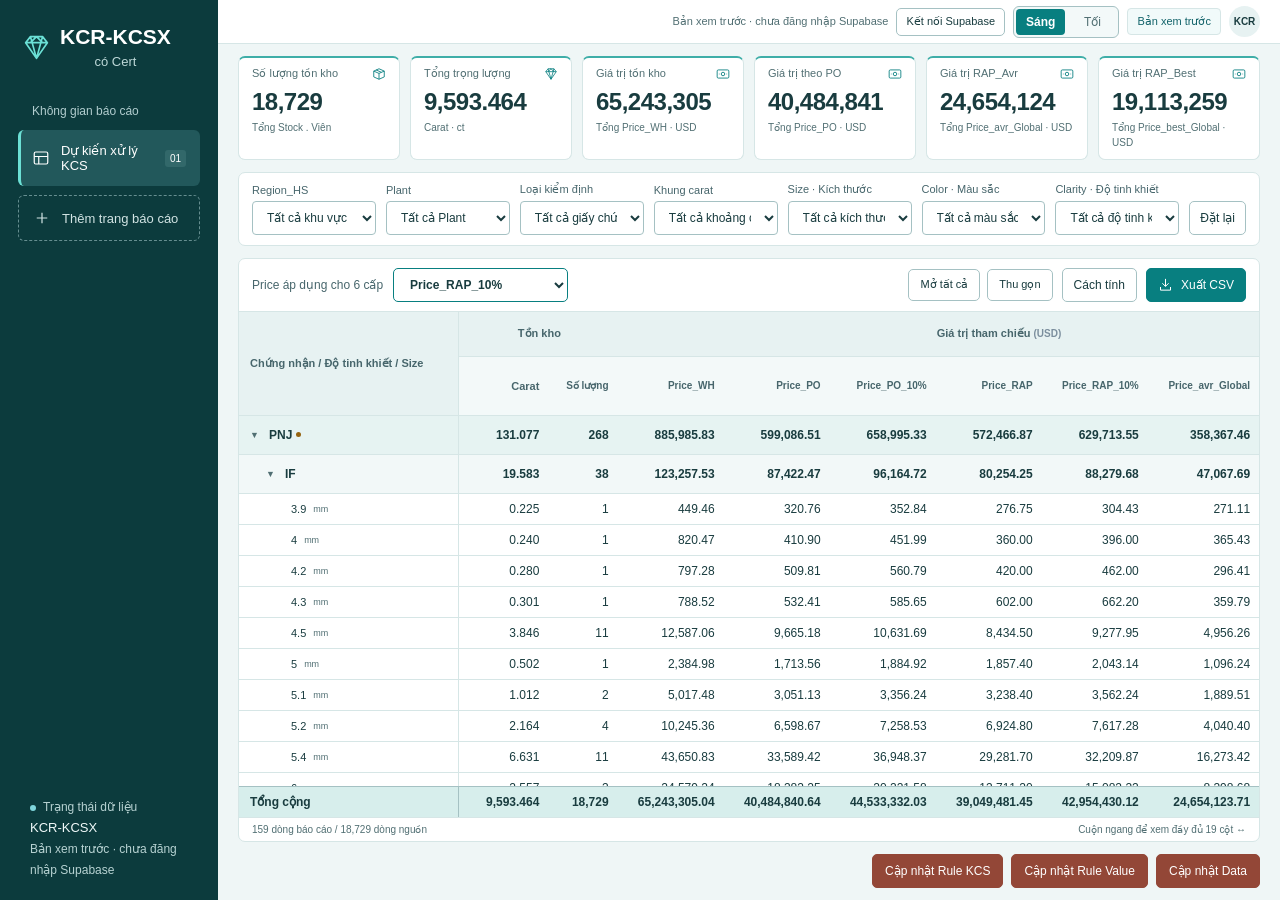
==== index.html @ ddbea582 "Load dữ liệu" ====
<!doctype html>
<html lang="vi">
<head>
<meta charset="utf-8"><meta name="viewport" content="width=device-width,initial-scale=1">
<title>KCR-KCSX | Dự kiến xử lý KCS</title>
<meta name="description" content="Bản xem trước báo cáo tồn kho kim cương KCR theo chứng nhận, độ tinh khiết và kích thước.">
<style>
:root{--navy:#142c40;--navy-light:#203c52;--teal:#087e8b;--ink:#182e40;--muted:#647485;--line:#e1e7eb;--bg:#f3f6f8;--soft:#edf6f7;--amber:#88580c}*{box-sizing:border-box}body{margin:0;font-family:Arial,sans-serif;font-size:14px;color:var(--ink);background:var(--bg);font-variant-numeric:tabular-nums}button,input,select{font:inherit}button,a,input,select{outline-offset:4px}button:focus-visible,a:focus-visible,input:focus-visible,select:focus-visible{outline:3px solid #16a3b4}button{cursor:pointer}button:disabled{cursor:default}a{color:inherit}.skip{position:fixed;top:-70px;left:12px;z-index:50;background:white;padding:12px}.skip:focus{top:8px}.sidebar{position:fixed;inset:0 auto 0 0;width:230px;background:var(--navy);color:#d6e1e9;display:flex;flex-direction:column;padding:30px 18px 20px;z-index:30}.brand{display:flex;align-items:center;gap:12px;padding:0 10px 30px;color:white}.brand svg{width:35px;height:35px;color:#69c9d4}.brand strong{display:block;font-size:24px;letter-spacing:1px}.brand small{display:block;color:#a5b7c5;font-size:11px;margin-top:3px}.nav-label{font-size:12px;color:#9db3c3;margin:17px 14px 12px}.nav-item{display:flex;align-items:center;gap:11px;width:100%;border:0;background:transparent;color:inherit;padding:13px 14px;border-radius:6px;text-decoration:none;text-align:left}.nav-item svg{width:18px;height:18px;flex-shrink:0}.nav-item.active{color:white;background:#27465d;border-left:3px solid #63cbd3;padding-left:11px}.nav-item:hover{background:var(--navy-light)}.nav-item .tag{margin-left:auto;font-size:10px;padding:3px 5px;background:#38566d;border-radius:3px}.add-page{margin-top:9px;color:#aec2d0;border:1px dashed #4d687b}.side-bottom{margin-top:auto;padding:22px 12px 0;font-size:12px;line-height:1.7;color:#a9bdcb}.preview-dot{display:inline-block;width:6px;height:6px;border-radius:50%;background:#7fd6dc;margin-right:7px}.side-bottom strong{display:block;color:#e5edf2;font-size:13px;font-weight:normal}.main{margin-left:230px;min-width:0}.topbar{height:66px;background:white;border-bottom:1px solid var(--line);padding:0 32px;display:flex;align-items:center;justify-content:space-between;gap:12px}.breadcrumb{color:var(--muted);font-size:12px}.breadcrumb span{padding:0 10px;color:#b3bdc7}.top-right{display:flex;align-items:center;gap:12px;color:var(--muted);font-size:12px}.badge{display:inline-flex;align-items:center;gap:6px;border:1px solid #cce3e6;background:#f1f9fa;color:#176571;padding:6px 9px;border-radius:4px;font-size:11px}.avatar{width:31px;height:31px;border-radius:50%;background:#e8eff4;display:grid;place-items:center;color:#39556b;font-size:10px;font-weight:bold}.content{max-width:1900px;margin:auto;padding:28px 32px 32px}.heading{display:flex;justify-content:space-between;align-items:flex-start;gap:20px;margin-bottom:25px}h1{font-size:27px;line-height:1.25;margin:0 0 8px;font-weight:600}h2{font-size:16px;margin:0}p{line-height:1.6}.subtitle{margin:0;color:var(--muted);font-size:13px}.button{display:inline-flex;align-items:center;justify-content:center;gap:8px;padding:10px 13px;border:1px solid #cfd9e0;background:white;color:#355064;border-radius:5px;white-space:nowrap;font-size:12px}.button svg{width:15px;height:15px}.button:hover{background:#f3f7fa}.button.primary{background:var(--teal);color:white;border-color:var(--teal)}.button.primary:hover{background:#076b76}.heading-actions{display:flex;gap:8px}.stats{display:grid;grid-template-columns:repeat(4,minmax(0,1fr));margin-bottom:22px;background:white;border:1px solid var(--line);border-radius:7px}.stat{padding:20px 22px;border-right:1px solid var(--line);min-width:0}.stat:last-child{border:0}.stat-label{font-size:12px;color:var(--muted);display:flex;justify-content:space-between;align-items:center;gap:8px}.stat-label svg{width:18px;height:18px;color:#8399a9}.stat-number{font-size:28px;line-height:1.3;font-weight:600;margin:10px 0 5px;white-space:nowrap}.stat-number small{font-size:13px;font-weight:normal;color:var(--muted)}.stat-hint{font-size:11px;color:var(--muted);line-height:1.5}.stat.issue .stat-number{color:var(--amber)}.filter-panel{background:white;border:1px solid var(--line);border-radius:7px;padding:18px 20px;margin-bottom:18px}.filters{display:grid;grid-template-columns:1.3fr repeat(5,1fr) auto;gap:12px;align-items:end}.field label{display:block;font-size:11px;color:#536b7d;margin-bottom:7px}.field input,.field select{width:100%;height:37px;border:1px solid #d6dfe6;border-radius:4px;padding:0 10px;color:#263f52;background:white;min-width:0}.field input::placeholder{color:#8797a5}.filter-bottom{margin-top:14px;display:flex;justify-content:space-between;gap:10px;align-items:center;color:var(--muted);font-size:11px}.filter-bottom strong{color:var(--ink);font-weight:600}.filter-bottom label{display:flex;align-items:center;gap:6px;cursor:pointer}.filter-bottom input{accent-color:var(--teal)}.report{background:white;border:1px solid var(--line);border-radius:7px;overflow:hidden}.report-header{padding:19px 20px 15px;display:flex;justify-content:space-between;gap:16px;align-items:center}.report-header p{font-size:11px;color:var(--muted);margin:6px 0 0}.table-actions{display:flex;align-items:center;gap:6px}.table-actions .button{padding:7px 10px}.legend{display:flex;align-items:center;gap:13px;color:var(--muted);font-size:10px}.legend span{display:inline-flex;align-items:center;gap:5px}.legend i{width:7px;height:7px;background:#d1e8ec;display:inline-block}.legend span:last-child i{background:#fff0cf}.rate-notice{padding:10px 20px;background:#f4f8fa;border-top:1px solid var(--line);border-bottom:1px solid var(--line);font-size:11px;line-height:1.7;color:#52697c}.rate-notice strong{color:#304b5f}.table-wrap{overflow:auto;max-height:590px;position:relative;scrollbar-color:#b8cbd6 #eef3f6;scrollbar-width:thin}table{border-collapse:separate;border-spacing:0;width:100%;min-width:1730px;font-size:11px}caption{text-align:left;padding:10px;position:absolute;width:1px;height:1px;overflow:hidden;clip-path:inset(50%)}th,td{padding:11px 12px;text-align:right;white-space:nowrap;border-bottom:1px solid #e8edf1}thead th{position:sticky;background:#f1f5f8;z-index:10;color:#567084;font-weight:600;height:36px;border-bottom:1px solid #d8e2e9}thead tr:first-child th{top:0;height:33px;font-size:10px;text-align:center;background:#eaf0f4;border-bottom:1px solid #d9e3ea}thead tr:last-child th{top:33px;font-size:10px;height:43px}thead th.row-head{top:0!important;text-align:left!important;background:#eaf0f4!important;z-index:20}th:first-child,td:first-child{position:sticky;left:0;text-align:left;min-width:205px;max-width:205px;border-right:1px solid var(--line);background:white;z-index:5}thead th:first-child{z-index:20}.rate-head{background:#e8f4f5!important;color:#28727e!important}.final-head{background:#d9edf0!important;color:#185d68!important}tbody .cert td,tbody .cert th{background:#edf5f8;color:#244a60;font-weight:600}tbody .clarity td,tbody .clarity th{background:#f7f9fb;font-weight:600;color:#415d72}tbody tr:hover td,tbody tr:hover th{background:#eef8fa}tbody td.rate{color:#29727f;background:#f9fcfc}tbody td.final{background:#f0f8f9;font-weight:600}.row-button{background:none;border:0;color:inherit;display:inline-flex;align-items:center;gap:7px;font:inherit;padding:1px 0;font-weight:inherit;text-align:left}.arrow{display:inline-block;width:12px;color:#65899c;font-size:9px}.clarity .row-button{padding-left:16px}.leaf-label{display:flex;align-items:center;gap:7px;padding-left:41px;font-size:11px}.leaf-label .size-unit{color:#8b9daa;font-size:9px}.warn-dot{display:inline-block;width:5px;height:5px;border-radius:50%;background:#c58a2d;margin-left:4px;vertical-align:middle}.null{color:#a4b1bb}.total td,.total th{background:#dceaf0!important;color:#183d52;font-weight:600;border-top:1px solid #bfd2dd;border-bottom:0;position:sticky;bottom:0;z-index:8}.total th:first-child{z-index:15}.empty td{position:static!important;padding:40px;text-align:center;color:var(--muted)}.report-footer{padding:13px 20px;display:flex;justify-content:space-between;gap:10px;align-items:center;border-top:1px solid var(--line);font-size:11px;color:var(--muted)}.scroll-hint{color:#527c8d}.bottom-note{display:flex;justify-content:space-between;gap:20px;margin-top:17px;font-size:11px;color:#728594;line-height:1.7}.bottom-note p{margin:0}.text-button{border:0;padding:0;background:transparent;color:var(--teal);font:inherit;text-decoration:underline;text-underline-offset:3px}.menu-toggle{display:none}.dialog{border:1px solid var(--line);border-radius:8px;width:min(720px,calc(100% - 32px));padding:24px;color:var(--ink);max-height:85dvh}.dialog::backdrop{background:#142c4077}.dialog-header{display:flex;justify-content:space-between;align-items:center;gap:15px}.dialog p{font-size:13px;color:var(--muted)}.dialog .close{border:0;background:#edf3f6;border-radius:4px;padding:7px 12px;font-size:13px}.dialog-table{min-width:0;font-size:12px}.dialog-table th,.dialog-table td{position:static!important;max-width:none;min-width:0;white-space:normal}.dialog-table th{background:#eff5f7}.dialog-table td:first-child{overflow-wrap:anywhere}.note-box{padding:12px 14px;background:#f2f7f9;border-radius:4px;font-size:12px;line-height:1.7}.toast{position:fixed;bottom:22px;right:22px;background:var(--navy);color:white;border-radius:6px;padding:12px 18px;z-index:50;font-size:12px;box-shadow:0 4px 16px #142c4022}.mobile-shade{display:none}.money-unit{font-size:10px;color:#7b8e9d;white-space:nowrap}details{margin-top:16px;font-size:12px}details summary{cursor:pointer;color:var(--teal)}details p{margin:8px 0}.tabular{font-variant-numeric:tabular-nums}
thead tr:last-child th:first-child{left:auto;min-width:85px;max-width:none;text-align:right;border-right:0;background:#f1f5f8;z-index:10}tbody .leaf th{font-weight:normal}.total th{z-index:15;background:#dceaf0!important}
@media(min-width:1700px){table{min-width:100%}.content{padding:32px 40px}.stat-number{font-size:31px}}
@media(max-width:1150px){.sidebar{width:198px;padding-left:12px;padding-right:12px}.main{margin-left:198px}.content{padding:23px 20px}.topbar{padding:0 20px}.filters{grid-template-columns:repeat(3,minmax(0,1fr))}.filters>.button{height:37px}.stat{padding:17px 15px}.stat-number{font-size:24px}.legend{display:none}.heading-actions .button:first-child{display:none}}
@media(max-width:760px){.sidebar{transform:translateX(-100%);width:230px}.main{margin-left:0}.sidebar.open{transform:translateX(0)}.mobile-shade.show{display:block;position:fixed;inset:0;background:#142c4066;z-index:25;border:0}.menu-toggle{display:inline-flex;background:none;border:0;padding:6px;color:var(--ink)}.menu-toggle svg{width:21px;height:21px}.topbar{height:58px;padding:0 15px}.breadcrumb{display:flex;align-items:center;font-size:11px}.top-right .avatar,.top-right>span:first-child{display:none}.content{padding:22px 14px}.heading{gap:12px;margin-bottom:20px}h1{font-size:23px}.subtitle{font-size:12px}.heading-actions .button{padding:9px}.heading-actions .button span{display:none}.stats{grid-template-columns:repeat(2,minmax(0,1fr));margin-bottom:16px}.stat:nth-child(2){border-right:0}.stat:nth-child(-n+2){border-bottom:1px solid var(--line)}.stat-number{font-size:25px}.stat-hint{font-size:10px}.filters{grid-template-columns:repeat(2,minmax(0,1fr));gap:12px}.filter-panel{padding:15px}.filters>.field:first-child{grid-column:span 2}.filters>.button{align-self:end}.filter-bottom{align-items:flex-start;line-height:1.6}.filter-bottom label{max-width:150px}.report-header{padding:17px 14px;align-items:flex-start;gap:10px}.report-header h2{font-size:14px}.report-header p{max-width:180px;line-height:1.5}.table-actions{flex-direction:column;align-items:stretch}.table-actions .button{font-size:10px;padding:6px}.rate-notice{padding:10px 14px}.report-footer{padding:11px 14px;align-items:flex-start;line-height:1.5}.report-footer span{max-width:60%}.bottom-note{display:block}.bottom-note p+p{margin-top:6px}th:first-child,td:first-child{min-width:165px;max-width:165px}.table-wrap{max-height:540px}.toast{left:14px;right:14px;bottom:14px}.dialog{padding:18px}}
@media print{.sidebar,.topbar,.heading-actions,.filter-panel,.table-actions,.bottom-note,.rate-notice{display:none}.main{margin:0}.content{padding:0}.table-wrap{overflow:visible;max-height:none}table{min-width:0;font-size:7px}th,td{padding:5px 3px}th:first-child,td:first-child{min-width:100px}.stats{margin-bottom:12px}.total td,thead th{position:static!important}@page{size:A3 landscape;margin:12mm}}
/* Turquoise semantic tokens; light and dark share identical layout and hierarchy. */
:root{color-scheme:light;--navy:#0c3b3d;--navy-light:#164c4e;--teal:#087f80;--ink:#193c3f;--muted:#516f73;--line:#d6e6e6;--bg:#eff6f6;--surface:#fff;--surface-2:#f3f9f9;--head:#e7f2f2;--group:#e6f3f2;--subgroup:#f2f8f8;--hover:#e1f2f1;--rate:#f1fafa;--rate-ink:#12636a;--total:#d7eeec;--border-control:#a5c1c3;--null:#607d82;--amber:#956311;--muted-strong:#47666c;--on-accent:#fff}
:root[data-theme="dark"]{color-scheme:dark;--navy:#082a2d;--navy-light:#123d40;--teal:#64d8d0;--ink:#e3f3f2;--muted:#adc5c8;--line:#2b5055;--bg:#0c2025;--surface:#142f34;--surface-2:#19393e;--head:#1c3f44;--group:#20494b;--subgroup:#18393e;--hover:#285055;--rate:#173d40;--rate-ink:#8de5df;--total:#285753;--border-control:#52777c;--null:#a6bdc1;--amber:#f3c86e;--muted-strong:#b5ced1;--on-accent:#082c30}
body{font-family:"Segoe UI",Arial,sans-serif;font-size:14px;background:var(--bg);color:var(--ink)}.sr-only{position:absolute;width:1px;height:1px;margin:-1px;overflow:hidden;clip-path:inset(50%)}.main{margin-left:218px}.sidebar{width:218px;background:var(--navy);padding-top:25px}.brand{padding-bottom:25px}.brand strong{font-size:25px}.brand small{font-size:11px;color:#bed8d8}.brand svg{color:#6be0d6}.nav-label{color:#b2cdcf}.nav-item.active{background:#22585b;border-color:#6ce0d5}.nav-item .tag{background:#32686a}.nav-item{font-size:13px;min-height:44px}.add-page{border-color:#668e90;color:#d2e4e4}.side-bottom{color:#b7d2d2}.side-bottom strong{color:#f0f9f9}.topbar{height:65px;background:var(--surface);border-color:var(--line)}.breadcrumb{font-size:12px}.breadcrumb span{color:var(--muted)}.top-right{gap:16px}.content{padding:23px 25px;max-width:2100px}.topbar{padding:0 25px}.badge{color:var(--rate-ink);background:var(--rate);border-color:var(--line)}.theme-switch{display:flex;border:1px solid var(--border-control);border-radius:6px;padding:3px;gap:3px;background:var(--surface-2)}.theme-switch button{border:0;border-radius:4px;min-height:30px;min-width:48px;padding:4px 10px;background:transparent;color:var(--muted);font-size:12px}.theme-switch button[aria-pressed="true"]{background:var(--teal);color:var(--on-accent);font-weight:600}.stats{grid-template-columns:repeat(6,minmax(0,1fr));gap:12px;background:none;border:0;margin-bottom:18px}.stat,.stat:last-child{background:var(--surface);border:1px solid var(--line);border-radius:7px;padding:16px 15px;min-width:0;border-top:3px solid #3faea8}.stat-label{color:var(--muted);font-size:12px;white-space:normal;min-height:22px;align-items:flex-start}.stat-label svg{color:var(--teal);width:16px;height:16px;flex-shrink:0}.stat-number{font-size:clamp(18px,1.7vw,29px);margin:10px 0 7px;letter-spacing:-.5px;line-height:1.25}.stat-hint{color:var(--muted);font-size:10px}.filter-panel{background:var(--surface);padding:17px 19px;border-color:var(--line);margin-bottom:18px}.filter-heading{display:flex;justify-content:space-between;align-items:center;margin-bottom:15px}.filter-heading h2{font-size:13px;font-weight:600}.filter-heading .text-button{font-size:12px}.filters{grid-template-columns:repeat(6,minmax(0,1fr));gap:14px}.field label{color:var(--muted-strong);font-size:12px;margin-bottom:8px}.field input,.field select,.price-field select{height:40px;border-color:var(--border-control);background:var(--surface);color:var(--ink);font-size:12px}.field input::placeholder{color:var(--muted)}.filter-bottom{padding-top:13px;margin-top:15px;border-top:1px solid var(--line);font-size:12px}.filter-tools{display:flex;gap:16px;align-items:center}.filter-tools>label{white-space:nowrap;font-size:12px}.search-field input{width:245px;height:34px}.text-button{color:var(--teal)}.report{background:var(--surface);border-color:var(--line)}.report-header{padding:19px;align-items:center}.report-header h2{font-size:16px}.report-header p{color:var(--muted);font-size:12px}.report-controls{display:flex;align-items:flex-end;gap:9px}.price-field{display:flex;flex-direction:column;gap:6px}.price-field label{font-size:11px;color:var(--muted-strong)}.price-field select{border:1px solid var(--teal);border-radius:5px;padding:0 12px;min-width:175px;font-weight:600}.button{background:var(--surface);color:var(--ink);border-color:var(--border-control);min-height:40px;font-size:12px}.button:hover{background:var(--hover)}.button.primary{background:var(--teal);color:var(--on-accent)}.button.primary:hover{background:var(--teal);filter:brightness(.93)}.report-subbar{display:flex;align-items:center;justify-content:space-between;padding:0 19px 14px;gap:15px}.formula-chip{font-size:12px;color:var(--muted);line-height:1.8}.formula-chip strong{color:var(--rate-ink);font-weight:600;background:var(--rate);padding:3px 7px;border-radius:4px;white-space:nowrap}.table-actions .button{min-height:32px;font-size:11px}.rate-notice{background:var(--surface-2);border-color:var(--line);color:var(--muted);padding:8px 19px;font-size:11px}.table-wrap{max-height:calc(100dvh - 440px);min-height:300px;scrollbar-color:var(--border-control) var(--surface-2)}table{min-width:1860px;font-size:12px}thead th,thead tr:last-child th:first-child{background:var(--surface-2);color:var(--muted-strong);border-color:var(--line);font-size:11px}thead tr:first-child th,thead th.row-head{background:var(--head)!important;border-color:var(--line);font-size:11px}th,td{border-color:var(--line);padding:11px 12px}th:first-child,td:first-child{background:var(--surface);border-right-color:var(--line);min-width:205px;max-width:205px}.rate-head{background:var(--group)!important;color:var(--rate-ink)!important}.final-head{background:var(--total)!important;color:var(--ink)!important}tbody .cert td,tbody .cert th{background:var(--group);color:var(--ink)}tbody .clarity td,tbody .clarity th{background:var(--subgroup);color:var(--ink)}tbody tr:hover td,tbody tr:hover th{background:var(--hover)}tbody td.rate{color:var(--rate-ink);background:var(--rate)}tbody td.final{background:var(--group);color:var(--ink)}.total td,.total th,.total th:first-child{background:var(--total)!important;color:var(--ink);border-color:var(--border-control)}.row-button{min-height:24px}.arrow,.leaf-label .size-unit{color:var(--muted)}.null{color:var(--null)}.warn-dot{background:var(--amber)}.report-footer{border-color:var(--line);color:var(--muted);font-size:11px;padding:12px 19px}.scroll-hint{color:var(--muted)}.bottom-note{color:var(--muted);margin-top:13px}.dialog{background:var(--surface);color:var(--ink);border-color:var(--line)}.dialog p{color:var(--muted)}.dialog .close{background:var(--head);color:var(--ink);min-height:36px}.dialog-table th{background:var(--head)}.note-box{background:var(--surface-2);color:var(--ink)}.menu-toggle{color:var(--ink)}.skip{background:var(--surface)}.toast{background:var(--navy);color:#fff}input[type="checkbox"]{accent-color:var(--teal)}.filter-tools>label input{width:15px;height:15px}select,button{touch-action:manipulation}.avatar{background:var(--head);color:var(--ink)}
@media(min-width:1700px){table{min-width:1860px}.stat-number{font-size:30px}.content{padding:25px 30px}}
@media(max-width:1250px) and (min-width:761px){.sidebar{width:185px}.main{margin-left:185px}.content{padding:20px 18px}.stats{gap:8px}.stat,.stat:last-child{padding:14px 10px}.stat-number{font-size:19px}.stat-label{font-size:11px;min-height:30px}.stat-label svg{display:none}.stat-hint{font-size:9px}.filters{grid-template-columns:repeat(3,minmax(0,1fr))}.filter-tools{gap:10px}.search-field input{width:180px}.report-header{align-items:flex-start}.report-controls{flex-wrap:wrap;justify-content:flex-end}.report-header h2{max-width:260px;line-height:1.5}.table-wrap{max-height:550px}}
@media(max-width:760px){.main{margin-left:0}.sidebar{width:230px}.content{padding:16px 12px}.topbar{padding:0 12px;height:60px}.top-right{gap:8px}.top-right .badge{display:none}.theme-switch{padding:2px}.theme-switch button{min-width:40px;padding:3px 6px}.stats{grid-template-columns:repeat(2,minmax(0,1fr));gap:9px;margin-bottom:14px}.stat,.stat:last-child,.stat:nth-child(-n+2){border:1px solid var(--line);border-top:3px solid #3faea8;padding:14px 12px}.stat-number{font-size:24px}.stat-label{font-size:11px;min-height:20px}.stat-hint{font-size:10px}.filters{grid-template-columns:repeat(2,minmax(0,1fr));gap:13px}.filters>.field:first-child{grid-column:auto}.filter-panel{padding:15px 13px}.filter-bottom{flex-direction:column;align-items:stretch;gap:12px}.filter-tools{flex-wrap:wrap;gap:14px}.search-field{width:100%}.search-field input{width:100%;height:40px}.filter-bottom label{max-width:none}.report-header{padding:16px 13px;display:block}.report-header h2{font-size:15px}.report-header p{max-width:none}.report-controls{margin-top:14px;flex-wrap:wrap}.price-field{flex:1;min-width:160px}.report-controls .button{min-height:40px}.report-subbar{padding:0 13px 12px;display:block}.table-actions{flex-direction:row;margin-top:10px}.table-actions .button{min-height:36px}.rate-notice{padding:9px 13px}.formula-chip{font-size:11px}.table-wrap{max-height:560px;min-height:300px}th:first-child,td:first-child{min-width:165px;max-width:165px}.report-footer{padding:12px 13px}.bottom-note{font-size:10px}.top-right .avatar{display:none}.menu-toggle{min-width:32px;min-height:36px}}
@media(prefers-reduced-motion:reduce){*{scroll-behavior:auto!important;transition:none!important;animation:none!important}}


/* Page identity and seven-filter desktop layout. */
.brand strong{font-size:21px;letter-spacing:0;white-space:nowrap}.brand{gap:9px;padding-left:4px;padding-right:0}.brand svg{width:29px;height:29px;flex-shrink:0}.brand small{font-size:13px;text-align:center;margin-top:5px}
@media(min-width:1251px){.filters{grid-template-columns:repeat(7,minmax(0,1fr));gap:12px}}

/* Compact workspace: reserve the remaining viewport for the inventory table. */
.topbar{height:44px;padding:0 20px}.top-right{gap:10px}.theme-switch{padding:2px}.theme-switch button{min-height:26px}.content{padding:12px 20px;display:flex;flex-direction:column;gap:12px;height:calc(100dvh - 44px);max-width:none}.stats{margin:0;gap:10px;flex-shrink:0}.stat,.stat:last-child{padding:9px 13px;border-top-width:2px}.stat-label{min-height:17px;font-size:11px}.stat-number{font-size:24px;margin:4px 0 3px;line-height:1.2}.stat-hint{font-size:10px}.filter-panel{padding:10px 13px;margin:0;flex-shrink:0}.filters{grid-template-columns:repeat(7,minmax(0,1fr)) auto;gap:10px;align-items:end}.field label{font-size:11px;margin-bottom:5px}.field select{height:34px}.filter-reset{min-height:34px;padding:6px 10px}.report{flex:1;min-height:220px;display:flex;flex-direction:column}.report-header{padding:9px 13px;flex-shrink:0;border-bottom:1px solid var(--line)}.report-controls{width:100%;display:flex;align-items:center;gap:9px;flex-wrap:wrap}.price-field{display:flex;flex-direction:row;align-items:center;gap:10px;margin-right:auto}.price-field label{font-size:12px;white-space:nowrap}.price-field select{height:34px;min-width:175px;font-size:12px}.report-controls .button{min-height:34px;padding:7px 11px}.table-actions{margin:0;display:flex;flex-direction:row;gap:7px}.table-wrap{max-height:none;min-height:0;flex:1}.report-footer{padding:6px 13px;font-size:10px;flex-shrink:0}.stat-label svg{width:14px;height:14px}.row-button{min-height:22px}th,td{padding:8px 11px}.report-header .table-actions .button{min-height:32px}.brand{padding-bottom:18px}
@media(min-width:1700px){.stat-number{font-size:26px}.content{padding:12px 24px}}
@media(max-width:1250px) and (min-width:761px){.content{padding:10px 15px;gap:10px}.filters{grid-template-columns:repeat(4,minmax(0,1fr))}.stat,.stat:last-child{padding:8px}.stat-number{font-size:19px}.stat-label{min-height:28px}.stat-hint{font-size:9px}.report-controls{gap:7px}.price-field{gap:7px}.price-field select{min-width:155px}.report-controls .button{padding:7px 9px}}
@media(max-width:760px){.topbar{height:42px;padding:0 12px}.content{height:auto;min-height:calc(100dvh - 42px);padding:10px;gap:10px}.stats{gap:7px}.stat,.stat:last-child,.stat:nth-child(-n+2){padding:8px 10px;border-top-width:2px}.stat-number{font-size:23px;margin:4px 0 2px}.stat-label{font-size:11px;min-height:17px}.stat-hint{font-size:9px}.filter-panel{padding:10px}.filters{grid-template-columns:repeat(2,minmax(0,1fr));gap:9px}.field label{margin-bottom:4px}.field select{height:36px}.filter-reset{min-height:36px}.report{min-height:0;flex:none}.report-header{padding:9px 10px}.report-controls{margin:0;gap:8px}.price-field{width:100%;flex:auto;flex-direction:row;min-width:0;justify-content:space-between;gap:8px}.price-field label{font-size:11px}.price-field select{min-width:140px;max-width:170px;flex:1;height:36px}.table-actions{margin:0;margin-right:auto}.report-controls .button{min-height:36px;padding:6px 9px;font-size:11px}.table-wrap{max-height:none;flex:none;height:65dvh;min-height:320px}.report-footer{padding:7px 10px}.report-footer span{max-width:60%}}
@media(max-height:650px) and (min-width:761px){.content{height:auto;min-height:calc(100dvh - 44px)}.table-wrap{height:65dvh;flex:none;min-height:300px}}


:root{--loss:#af352d;--gain:#16754e;--update:#934737;--on-update:#fff}:root[data-theme="dark"]{--loss:#ff9e96;--gain:#81d4a5;--update:#a4503f;--on-update:#fff}
table{min-width:2300px!important}.gap-head{min-width:190px;max-width:220px;background:var(--head)!important;text-align:center!important;vertical-align:top;padding-top:8px!important}.gap-head>span{display:block;white-space:normal;line-height:1.4;min-height:29px;font-size:11px}.gap-selects{display:grid;grid-template-columns:13px minmax(0,1fr);align-items:center;gap:4px;margin-top:4px}.gap-selects label{font-size:10px}.gap-selects select{max-width:170px;width:100%;font-size:10px;background:var(--surface);color:var(--ink);border:1px solid var(--border-control);border-radius:3px;height:25px;padding:0 4px}.gap-cell{background:var(--surface-2)}.gap-value{font-weight:600}.gap-value.loss{color:var(--loss)}.gap-value.gain{color:var(--gain)}.gap-value.neutral{color:var(--muted)}.update-dock{display:flex;gap:8px;justify-content:flex-end;flex-shrink:0}.update-button,.button.update-button{background:var(--update);color:var(--on-update);border-color:var(--update);min-height:34px;font-size:12px}.button.update-button:hover{background:var(--update);filter:brightness(.92)}.button:disabled{opacity:.55;cursor:not-allowed}.update-dock .button{padding:7px 12px}.inline-error{font-size:12px;color:var(--loss);margin:6px 0;line-height:1.5}.inline-error:empty{display:none}#live-state{font-size:11px;color:var(--muted)}#live-state.connected{color:var(--rate-ink)}#live-state.error{color:var(--loss)}.top-right .button{min-height:28px;padding:4px 9px;font-size:11px}.dialog .field{margin:12px 0}.dialog-actions{display:flex;gap:8px;justify-content:flex-end;margin-top:14px}.import-dialog{width:min(940px,calc(100% - 24px))}.import-actions{display:flex;gap:15px;align-items:center;justify-content:space-between}.import-actions input[type="file"]{padding:7px;height:auto;max-width:360px}.rule-fields{display:grid;grid-template-columns:repeat(3,minmax(0,1fr));gap:0 12px}.import-table-wrap{max-height:250px;overflow:auto}.import-table{min-width:100%!important;font-size:11px}.import-table th,.import-table td{position:static!important;max-width:none;min-width:100px}.import-table th{background:var(--head)}#import-preview{font-size:12px;margin-top:14px}.import-table th:first-child,.import-table td:first-child{min-width:150px}.top-right{gap:8px}#sync[hidden]{display:none}details[hidden]{display:none}
@media(max-width:760px){.top-right{gap:5px}#live-state{display:none}.top-right .button{font-size:10px;padding:4px 6px}.update-dock{flex-wrap:wrap;gap:6px}.update-dock .button{font-size:11px;padding:6px 8px;flex:1;white-space:normal}.rule-fields{grid-template-columns:repeat(2,minmax(0,1fr))}.import-actions{align-items:flex-start;flex-direction:column;gap:5px}.import-actions input[type="file"]{max-width:100%}.topbar{padding:0 8px}.theme-switch button{min-width:33px}.gap-head{min-width:180px}}

thead tr:last-child th{top:var(--group-head-height,33px)!important}
</style>
</head>
<body>
<svg aria-hidden="true" style="position:absolute;width:0;height:0;overflow:hidden"><defs>
<symbol id="i-diamond" viewBox="0 0 24 24"><path d="M3 8 7 3h10l4 5-9 13L3 8Zm0 0h18M7 3l5 18 5-18M7 8l5-5 5 5" fill="none" stroke="currentColor" stroke-width="1.4" stroke-linejoin="round"/></symbol>
<symbol id="i-table" viewBox="0 0 24 24"><rect x="3" y="4" width="18" height="16" rx="2"/><path d="M3 10h18M9 10v10"/></symbol>
<symbol id="i-plus" viewBox="0 0 24 24"><path d="M12 5v14M5 12h14"/></symbol>
<symbol id="i-download" viewBox="0 0 24 24"><path d="M12 3v12m-5-5 5 5 5-5M4 16v5h16v-5"/></symbol>
<symbol id="i-info" viewBox="0 0 24 24"><circle cx="12" cy="12" r="9"/><path d="M12 11v6m0-10v1"/></symbol>
<symbol id="i-box" viewBox="0 0 24 24"><path d="m3 7 9-4 9 4v10l-9 4-9-4V7Zm0 0 9 4 9-4M12 11v10M7 5l9 4"/></symbol>
<symbol id="i-money" viewBox="0 0 24 24"><rect x="2" y="5" width="20" height="14" rx="2"/><circle cx="12" cy="12" r="3"/><path d="M5 12h1m12 0h1"/></symbol>
<symbol id="i-alert" viewBox="0 0 24 24"><path d="m12 3 10 18H2L12 3Zm0 6v5m0 3v1"/></symbol>
<symbol id="i-menu" viewBox="0 0 24 24"><path d="M4 6h16M4 12h16M4 18h16"/></symbol>
</defs></svg>
<a href="#main" class="skip">Đến nội dung báo cáo</a>
<button class="mobile-shade" id="shade" aria-label="Đóng menu"></button>
<aside class="sidebar" id="sidebar" aria-label="Điều hướng chính">
 <div class="brand"><svg aria-hidden="true"><use href="#i-diamond"/></svg><div><strong>KCR-KCSX</strong><small>có Cert</small></div></div>
 <div class="nav-label">Không gian báo cáo</div>
 <nav id="page-nav"><a class="nav-item active" href="#page-1" aria-current="page"><svg fill="none" stroke="currentColor" stroke-width="1.6" aria-hidden="true"><use href="#i-table"/></svg><span>Dự kiến xử lý KCS</span><span class="tag">01</span></a></nav>
 <button class="nav-item add-page" id="add-page"><svg fill="none" stroke="currentColor" stroke-width="1.6" aria-hidden="true"><use href="#i-plus"/></svg>Thêm trang báo cáo</button>
 <div class="side-bottom"><span class="preview-dot"></span>Trạng thái dữ liệu<strong>KCR-KCSX</strong><span id="source-description">Chưa kết nối dữ liệu trực tiếp</span></div>
</aside>
<main class="main" id="main">
 <header class="topbar"><div class="breadcrumb"><button class="menu-toggle" id="menu-toggle" aria-label="Mở menu" aria-expanded="false" aria-controls="sidebar"><svg fill="none" stroke="currentColor" stroke-width="1.8"><use href="#i-menu"/></svg></button></div><div class="top-right"><span id="live-state" role="status" aria-live="polite">Bản xem trước</span><button class="button" id="sync" hidden>Tải lại</button><button class="button" id="auth-button">Kết nối Supabase</button><div class="theme-switch" role="group" aria-label="Giao diện"><button id="theme-light" aria-pressed="true">Sáng</button><button id="theme-dark" aria-pressed="false">Tối</button></div><span class="badge" id="preview-badge">Bản xem trước</span><span class="avatar" aria-hidden="true">KCR</span></div></header>
 <div class="content" id="page-1"><p id="live-error" class="inline-error" role="alert" hidden></p>
 <h1 class="sr-only">Dự kiến xử lý KCS</h1>
<section class="stats" aria-label="Chỉ số theo bộ lọc"><div class="stat"><div class="stat-label">Số lượng tồn kho<svg fill="none" stroke="currentColor" stroke-width="1.5" aria-hidden="true"><use href="#i-box"/></svg></div><div class="stat-number" id="stock">—</div><div class="stat-hint">Tổng Stock . Viên</div></div><div class="stat"><div class="stat-label">Tổng trọng lượng<svg fill="none" stroke="currentColor" stroke-width="1.5" aria-hidden="true"><use href="#i-diamond"/></svg></div><div class="stat-number" id="carat">—</div><div class="stat-hint">Carat · ct</div></div><div class="stat"><div class="stat-label">Giá trị tồn kho<svg fill="none" stroke="currentColor" stroke-width="1.5" aria-hidden="true"><use href="#i-money"/></svg></div><div class="stat-number" id="wh">—</div><div class="stat-hint">Tổng Price_WH · USD</div></div><div class="stat"><div class="stat-label">Giá trị theo PO<svg fill="none" stroke="currentColor" stroke-width="1.5" aria-hidden="true"><use href="#i-money"/></svg></div><div class="stat-number" id="po">—</div><div class="stat-hint">Tổng Price_PO · USD</div></div><div class="stat"><div class="stat-label">Giá trị RAP_Avr<svg fill="none" stroke="currentColor" stroke-width="1.5" aria-hidden="true"><use href="#i-money"/></svg></div><div class="stat-number" id="avr">—</div><div class="stat-hint">Tổng Price_avr_Global · USD</div></div><div class="stat"><div class="stat-label">Giá trị RAP_Best<svg fill="none" stroke="currentColor" stroke-width="1.5" aria-hidden="true"><use href="#i-money"/></svg></div><div class="stat-number" id="best">—</div><div class="stat-hint">Tổng Price_best_Global · USD</div></div></section>
 <section class="filter-panel" aria-label="Bộ lọc báo cáo">
<div class="filters"><div class="field"><label for="region">Region_HS</label><select id="region"><option value="">Tất cả khu vực</option></select></div><div class="field"><label for="plant">Plant</label><select id="plant"><option value="">Tất cả Plant</option></select></div><div class="field"><label for="cert">Loại kiểm định</label><select id="cert"><option value="">Tất cả giấy chứng nhận</option></select></div><div class="field"><label for="range">Khung carat</label><select id="range"><option value="">Tất cả khoảng carat</option></select></div><div class="field"><label for="size">Size · Kích thước</label><select id="size"><option value="">Tất cả kích thước</option></select></div><div class="field"><label for="color">Color · Màu sắc</label><select id="color"><option value="">Tất cả màu sắc</option></select></div><div class="field"><label for="clarity">Clarity · Độ tinh khiết</label><select id="clarity"><option value="">Tất cả độ tinh khiết</option></select></div><button class="button filter-reset" id="reset">Đặt lại</button></div></section>
 <section class="report" aria-label="Chi tiết tồn kho"><div class="report-header"><div class="report-controls"><div class="price-field"><label for="price-basis">Price áp dụng cho 6 cấp</label><select id="price-basis"><option>Price_WH</option><option>Price_PO</option><option>Price_PO_10%</option><option>Price_RAP</option><option selected>Price_RAP_10%</option><option>Price_avr_Global</option><option>Price_best_Global</option></select></div><div class="table-actions"><button class="button" id="expand">Mở tất cả</button><button class="button" id="collapse">Thu gọn</button></div><button class="button" id="method">Cách tính</button><button class="button primary" id="export" aria-label="Xuất CSV"><svg fill="none" stroke="currentColor" stroke-width="1.6" aria-hidden="true"><use href="#i-download"/></svg>Xuất CSV</button></div></div> <div class="table-wrap" tabindex="0" role="region" aria-label="Bảng báo cáo, cuộn ngang để xem các cột giá trị"><table id="report-table"><caption>Bảng báo cáo theo mẫu Page 1, các giá trị tiền tệ theo USD.</caption><thead><tr><th rowspan="2" class="row-head" scope="col">Chứng nhận / Độ tinh khiết / Size</th><th colspan="2" scope="colgroup">Tồn kho</th><th colspan="7" scope="colgroup">Giá trị tham chiếu <span class="money-unit">(USD)</span></th><th colspan="6" scope="colgroup" class="rate-head">Giá trị theo cấp chất lượng (USD)</th><th rowspan="2" class="final-head" scope="col">Final</th><th rowspan="2" class="gap-head" scope="col"><span id="gap-label-0">Tỷ lệ GAP Y vs X</span><div class="gap-selects"><label for="gap-x-0">X</label><select id="gap-x-0" aria-label="GAP 1: chọn X"></select><label for="gap-y-0">Y</label><select id="gap-y-0" aria-label="GAP 1: chọn Y"></select></div></th><th rowspan="2" class="gap-head" scope="col"><span id="gap-label-1">Tỷ lệ GAP Y vs X</span><div class="gap-selects"><label for="gap-x-1">X</label><select id="gap-x-1" aria-label="GAP 2: chọn X"></select><label for="gap-y-1">Y</label><select id="gap-y-1" aria-label="GAP 2: chọn Y"></select></div></th></tr><tr><th scope="col">Carat</th><th scope="col">Số lượng</th><th scope="col">Price_WH</th><th scope="col">Price_PO</th><th scope="col">Price_PO_10%</th><th scope="col">Price_RAP</th><th scope="col">Price_RAP_10%</th><th scope="col">Price_avr_Global</th><th scope="col">Price_best_Global</th><th scope="col" class="rate-head">Không đổi</th><th scope="col" class="rate-head">Rớt 1 cấp</th><th scope="col" class="rate-head">Rớt 2 cấp</th><th scope="col" class="rate-head">Rớt 3 cấp</th><th scope="col" class="rate-head">Rớt 4 cấp</th><th scope="col" class="rate-head">Rớt 5 cấp</th></tr></thead><tbody id="table-body"></tbody></table></div>
 <div class="report-footer"><span id="table-count" role="status" aria-live="polite">Đang dựng báo cáo…</span><span class="scroll-hint">Cuộn ngang để xem đầy đủ 19 cột ↔</span></div></section>

 <div class="update-dock"><button class="button update-button" id="update-kcs">Cập nhật Rule KCS</button><button class="button update-button" id="update-value">Cập nhật Rule Value</button><button class="button update-button" id="update-data">Cập nhật Data</button></div></div>
</main>
<dialog class="dialog" id="info-dialog" aria-labelledby="info-title"><div class="dialog-header"><h2 id="info-title">Nguồn dữ liệu & cách tính</h2><button class="close" data-close="info-dialog" aria-label="Đóng cách tính">Đóng</button></div><p>Lần đầu chưa đăng nhập, bảng dùng dữ liệu mẫu đã nhúng. Sau khi kết nối hoặc cập nhật, bảng đọc trực tiếp Supabase bằng tài khoản được cấp quyền. Mật khẩu không được lưu trong HTML; phiên đăng nhập chỉ lưu trong phiên trình duyệt.</p><div class="note-box"><strong>Tại từng dòng, mỗi cấp:</strong><br>Rule_kcs[Key_KCS, cấp] × (1 − Rule_value[Key_Value, cấp]) × Price được chọn.<br>Key_KCS = Chứng nhận * Độ tinh khiết.<br>Key_Value = Khoảng carat * Độ tinh khiết * Màu.<br><strong>Mặc định:</strong> Price_RAP_10%. Tỷ lệ được giữ dưới dạng thập phân khi tính.</div><p><strong>Tại từng nhóm:</strong> cộng các giá trị của từng dòng. Sáu cấp là giá trị USD, hiển thị hai chữ số thập phân. Final = tổng sáu cấp đã tính. Nếu một cấp không tính được ở bất kỳ dòng nào, tổng phần đã tính kèm dấu cảnh báo; nếu cả cấp không có giá trị thì hiển thị “—”. Final chỉ hiển thị nếu cả sáu cấp có giá trị; kèm cảnh báo khi còn dòng thiếu. Không làm tròn trước khi cộng.</p><p><strong>KPI:</strong> cộng Stock, Carat, Price_WH, Price_PO, Price_avr_Global và Price_best_Global theo bộ lọc. Không đổi KPI khi chọn Price cho sáu cấp; không nhân lại với Stock.</p><p>Khóa không tìm thấy: “Chưa có khóa”. Ô Rule trống: “Thiếu tỷ lệ trong Rule”. Price trống: “Thiếu Price”. Không thay dữ liệu thiếu bằng 0.</p><details><summary>Phạm vi và khả năng bổ sung</summary><p>Hiển thị toàn bộ chứng nhận trong Data, bao gồm cả các nhóm ngoài PNJ và PNJ+GIA có trong mẫu. Sidebar đã dành chỗ để bổ sung trang. Nút “Thêm trang báo cáo” chỉ hiển thị hướng dẫn cho bản xem trước; chưa tạo trang hay thay đổi dữ liệu.</p><p>Cập nhật Rule KCS/Rule Value bằng CSV hoặc nhập một khóa. Khóa trùng được cập nhật cả sáu tỷ lệ. Cập nhật Data chỉ bổ sung dòng; dòng giống hoàn toàn được bỏ qua. CSV dùng tỷ lệ 25% hoặc 0.25 và ngày YYYY-MM-DD.</p></details><p><strong>GAP:</strong> (X − Y) / X. Chọn X và Y tại tiêu đề hai cột cuối. Mất giá trị hiển thị ▼ màu đỏ; tăng giá trị hiển thị ▲ màu xanh. X bằng 0 hoặc thiếu X/Y hiển thị “—”. Tổng không đủ dòng kèm dấu cảnh báo.</p></dialog>

<dialog class="dialog" id="add-dialog" aria-labelledby="add-title"><div class="dialog-header"><h2 id="add-title">Bổ sung trang báo cáo</h2><button class="close" data-close="add-dialog" aria-label="Đóng hướng dẫn thêm trang">Đóng</button></div><p>Sidebar đã được thiết kế để chứa nhiều trang. Bạn gửi tên trang và mẫu báo cáo tiếp theo, tôi sẽ bổ sung tại đây.</p><div class="note-box">Trang hiện tại: <strong>01 — Dự kiến xử lý KCS</strong><br>Vị trí dành cho: Page 2, Page 3 và các báo cáo khác.</div></dialog>

<dialog class="dialog" id="auth-dialog" aria-labelledby="auth-title"><div class="dialog-header"><h2 id="auth-title">Kết nối Supabase</h2><button class="close" data-close="auth-dialog">Đóng</button></div><p>Đăng nhập tài khoản đã được cấp quyền để đọc và cập nhật dữ liệu.</p><form id="auth-form"><div class="field"><label for="auth-email">Email</label><input id="auth-email" type="email" autocomplete="username" value="quoc.vh@pnj.com.vn" required></div><div class="field"><label for="auth-password">Mật khẩu tài khoản cập nhật</label><input id="auth-password" type="password" autocomplete="current-password" required></div><p id="auth-error" class="inline-error" role="alert"></p><div class="dialog-actions"><button class="button primary" id="sign-in" type="submit">Đăng nhập</button><button class="button" id="sign-out" type="button">Đăng xuất</button></div></form></dialog>
<dialog class="dialog import-dialog" id="import-dialog" aria-labelledby="import-title"><div class="dialog-header"><h2 id="import-title">Cập nhật dữ liệu</h2><button class="close" data-close="import-dialog">Đóng</button></div><p id="import-note"></p><form id="import-form" onsubmit="return false"><div class="import-actions"><div class="field"><label for="import-file">Chọn file CSV (UTF-8)</label><input id="import-file" type="file" accept=".csv,text/csv"></div><button class="button" id="import-template" type="button">Tải CSV mẫu</button></div><details id="manual-rule"><summary>Nhập một khóa Rule</summary><div class="field"><label id="rule-key-label" for="rule-key">Khóa</label><input id="rule-key" type="text" autocomplete="off"></div><div class="rule-fields"><div class="field"><label for="rule-unchanged">Không đổi</label><input id="rule-unchanged" type="text" inputmode="decimal" placeholder="25% hoặc 0.25"></div><div class="field"><label for="rule-drop_1">Rớt 1 cấp</label><input id="rule-drop_1" type="text" inputmode="decimal" placeholder="25% hoặc 0.25"></div><div class="field"><label for="rule-drop_2">Rớt 2 cấp</label><input id="rule-drop_2" type="text" inputmode="decimal" placeholder="25% hoặc 0.25"></div><div class="field"><label for="rule-drop_3">Rớt 3 cấp</label><input id="rule-drop_3" type="text" inputmode="decimal" placeholder="25% hoặc 0.25"></div><div class="field"><label for="rule-drop_4">Rớt 4 cấp</label><input id="rule-drop_4" type="text" inputmode="decimal" placeholder="25% hoặc 0.25"></div><div class="field"><label for="rule-drop_5">Rớt 5 cấp</label><input id="rule-drop_5" type="text" inputmode="decimal" placeholder="25% hoặc 0.25"></div></div><button class="button" id="preview-rule" type="button">Xem trước Rule</button></details><div id="import-preview" role="status" aria-live="polite"></div><p id="import-error" class="inline-error" role="alert"></p><div class="dialog-actions"><button class="button update-button" type="button" id="commit-import" disabled>Xác nhận ghi Supabase</button></div></form></dialog>
<div id="toast" class="toast" role="status" hidden></div>
<script id="embedded-data" type="application/json">[["HQ","PNJ","VVS1",3.5,"E","0.15-0.17",1.0,0.158,211.31,232.44,178.54,196.39,159.22,134.8,0.35,0.205842,0.23677875000000004,0.049523500000000005,0.021667750000000003,0.01671345,null,"1000",292.29],["HQ","PNJ+GIA","IF",3.6,"D","0.18-0.22",1.0,0.18,273.95,301.35,221.4,243.54,264.18,188.19,0.3,0.178899,0.27222999999999997,0.049259,0.022035999999999997,0.0175014,null,"1000",491.26],["HQ","PNJ+GIA","IF",3.6,"D","0.18-0.22",1.0,0.181,273.95,301.35,222.63,244.89,265.65,189.24,0.3,0.178899,0.27222999999999997,0.049259,0.022035999999999997,0.0175014,null,"1000",491.26],["HQ","PNJ+GIA","IF",3.6,"D","0.18-0.22",1.0,0.182,319.75,351.73,223.86,246.25,267.11,190.28,0.3,0.178899,0.27222999999999997,0.049259,0.022035999999999997,0.0175014,null,"1000",491.26],["HQ","PNJ+GIA","IF",3.6,"E","0.18-0.22",1.0,0.18,282.6,310.86,221.4,243.54,216.89,159.1,0.3,0.19173,0.289135,0.05173699999999999,0.024349499999999996,0.01917405,null,"1000",428.09],["HQ","PNJ+GIA","IF",3.6,"E","0.18-0.22",1.0,0.18,282.6,310.86,221.4,243.54,216.89,159.1,0.3,0.19173,0.289135,0.05173699999999999,0.024349499999999996,0.01917405,null,"1000",428.09],["HQ","PNJ+GIA","IF",3.6,"E","0.18-0.22",1.0,0.18,282.6,310.86,221.4,243.54,216.89,159.1,0.3,0.19173,0.289135,0.05173699999999999,0.024349499999999996,0.01917405,null,"1000",428.09],["HQ","PNJ+GIA","IF",3.6,"E","0.18-0.22",1.0,0.182,310.21,341.23,223.86,246.25,219.3,160.87,0.3,0.19173,0.289135,0.05173699999999999,0.024349499999999996,0.01917405,null,"1000",428.09],["HQ","PNJ+GIA","IF",3.6,"E","0.18-0.22",1.0,0.182,306.3,336.93,223.86,246.25,219.3,160.87,0.3,0.19173,0.289135,0.05173699999999999,0.024349499999999996,0.01917405,null,"1000",428.09],["HQ","PNJ+GIA","IF",3.6,"E","0.18-0.22",1.0,0.183,282.6,310.86,225.09,247.6,220.51,161.75,0.3,0.19173,0.289135,0.05173699999999999,0.024349499999999996,0.01917405,null,"1000",428.09],["HQ","PNJ+GIA","IF",3.6,"E","0.18-0.22",1.0,0.184,282.6,310.86,226.32,248.95,221.71,162.64,0.3,0.19173,0.289135,0.05173699999999999,0.024349499999999996,0.01917405,null,"1000",428.09],["HQ","PNJ+GIA","IF",3.6,"E","0.18-0.22",1.0,0.185,282.6,310.86,227.55,250.31,222.92,163.52,0.3,0.19173,0.289135,0.05173699999999999,0.024349499999999996,0.01917405,null,"1000",428.09],["HQ","PNJ+GIA","IF",3.6,"E","0.18-0.22",1.0,0.186,306.3,336.93,228.78,251.66,224.12,164.41,0.3,0.19173,0.289135,0.05173699999999999,0.024349499999999996,0.01917405,null,"1000",428.09],["HQ","PNJ+GIA","IF",3.6,"E","0.18-0.22",1.0,0.19,282.6,310.86,233.7,257.07,228.94,167.94,0.3,0.19173,0.289135,0.05173699999999999,0.024349499999999996,0.01917405,null,"1000",428.09],["HQ","PNJ+GIA","IF",3.6,"F","0.18-0.22",1.0,0.182,307.69,338.46,223.86,246.25,178.17,138.79,0.3,0.19949999999999998,0.2975,0.055999999999999994,0.026249999999999996,0.020475,null,"1000",420.88],["HQ","PNJ+GIA","IF",3.6,"F","0.18-0.22",1.0,0.182,288.93,317.82,223.86,246.25,178.17,138.79,0.3,0.19949999999999998,0.2975,0.055999999999999994,0.026249999999999996,0.020475,null,"1000",420.88],["HQ","PNJ+GIA","IF",3.6,"F","0.18-0.22",1.0,0.183,248.2,273.02,225.09,247.6,179.15,139.56,0.3,0.19949999999999998,0.2975,0.055999999999999994,0.026249999999999996,0.020475,null,"1000",420.88],["HQ","PNJ+GIA","IF",3.6,"F","0.18-0.22",1.0,0.185,307.69,338.46,227.55,250.31,181.11,141.08,0.3,0.19949999999999998,0.2975,0.055999999999999994,0.026249999999999996,0.020475,null,"1000",420.88],["HQ","PNJ+GIA","VS1",3.6,"D","0.18-0.22",1.0,0.18,229.12,252.03,199.8,219.78,176.28,141.59,0.5,0.223675,0.1381625,0.03421,0.014210999999999998,null,"Thiếu tỷ lệ trong Rule","1000",380.85],["HQ","PNJ+GIA","VS1",3.6,"D","0.18-0.22",1.0,0.182,229.12,252.03,202.02,222.22,178.24,143.16,0.5,0.223675,0.1381625,0.03421,0.014210999999999998,null,"Thiếu tỷ lệ trong Rule","1000",380.85],["HQ","PNJ+GIA","VS1",3.6,"D","0.18-0.22",1.0,0.182,229.12,252.03,202.02,222.22,178.24,143.16,0.5,0.223675,0.1381625,0.03421,0.014210999999999998,null,"Thiếu tỷ lệ trong Rule","1000",380.85],["HQ","PNJ+GIA","VS1",3.6,"D","0.18-0.22",1.0,0.184,229.12,252.03,204.24,224.66,180.2,144.74,0.5,0.223675,0.1381625,0.03421,0.014210999999999998,null,"Thiếu tỷ lệ trong Rule","1000",380.85],["HQ","PNJ+GIA","VS1",3.6,"D","0.18-0.22",1.0,0.184,229.12,252.03,204.24,224.66,180.2,144.74,0.5,0.223675,0.1381625,0.03421,0.014210999999999998,null,"Thiếu tỷ lệ trong Rule","1000",380.85],["HQ","PNJ+GIA","VS1",3.6,"D","0.18-0.22",1.0,0.184,229.12,252.03,204.24,224.66,180.2,144.74,0.5,0.223675,0.1381625,0.03421,0.014210999999999998,null,"Thiếu tỷ lệ trong Rule","1000",380.85],["HQ","PNJ+GIA","VS1",3.6,"D","0.18-0.22",1.0,0.185,248.1,272.91,205.35,225.89,181.18,145.52,0.5,0.223675,0.1381625,0.03421,0.014210999999999998,null,"Thiếu tỷ lệ trong Rule","1000",380.85],["HQ","PNJ+GIA","VS1",3.6,"D","0.18-0.22",1.0,0.185,229.12,252.03,205.35,225.89,181.18,145.52,0.5,0.223675,0.1381625,0.03421,0.014210999999999998,null,"Thiếu tỷ lệ trong Rule","1000",380.85],["HQ","PNJ+GIA","VS1",3.6,"D","0.18-0.22",1.0,0.186,229.12,252.03,206.46,227.11,182.16,146.31,0.5,0.223675,0.1381625,0.03421,0.014210999999999998,null,"Thiếu tỷ lệ trong Rule","1000",380.85],["HQ","PNJ+GIA","VS1",3.6,"E","0.18-0.22",1.0,0.182,219.44,241.38,202.02,222.22,140.83,115.94,0.5,0.2353,0.1441125,0.035295,0.01455975,null,"Thiếu tỷ lệ trong Rule","1000",392.43],["MBC","PNJ+GIA","VS1",3.6,"E","0.18-0.22",1.0,0.182,219.44,241.38,202.02,222.22,140.83,115.94,0.5,0.2353,0.1441125,0.035295,0.01455975,null,"Thiếu tỷ lệ trong Rule","1007",412.89],["HQ","PNJ+GIA","VS1",3.6,"E","0.18-0.22",1.0,0.186,219.44,241.38,206.46,227.11,143.92,118.49,0.5,0.2353,0.1441125,0.035295,0.01455975,null,"Thiếu tỷ lệ trong Rule","1000",392.43],["HQ","PNJ+GIA","VS1",3.6,"E","0.18-0.22",1.0,0.187,219.44,241.38,207.57,228.33,144.7,119.13,0.5,0.2353,0.1441125,0.035295,0.01455975,null,"Thiếu tỷ lệ trong Rule","1000",392.43],["HQ","PNJ+GIA","VS1",3.6,"E","0.18-0.22",1.0,0.187,219.44,241.38,207.57,228.33,144.7,119.13,0.5,0.2353,0.1441125,0.035295,0.01455975,null,"Thiếu tỷ lệ trong Rule","1000",392.43],["HQ","PNJ+GIA","VS1",3.6,"F","0.18-0.22",1.0,0.183,216.43,238.07,203.13,223.44,137.57,115.67,0.5,0.234375,0.1421875,0.034375,0.014062499999999999,null,"Thiếu tỷ lệ trong Rule","1000",409.79],["HQ","PNJ+GIA","VS1",3.6,"F","0.18-0.22",1.0,0.185,216.43,238.07,205.35,225.89,139.07,116.93,0.5,0.234375,0.1421875,0.034375,0.014062499999999999,null,"Thiếu tỷ lệ trong Rule","1000",409.79],["HQ","PNJ+GIA","VVS1",3.6,"D","0.15-0.17",1.0,0.167,309.37,340.31,188.71,207.58,189.85,165.04,0.4,0.19173,0.22304700000000002,0.044346,0.019566,0.015260399999999999,null,"1000",427.67],["HQ","PNJ+GIA","VVS1",3.6,"D","0.15-0.17",1.0,0.173,293.71,323.08,195.49,215.04,196.68,170.97,0.4,0.19173,0.22304700000000002,0.044346,0.019566,0.015260399999999999,null,"1000",427.67],["HQ","PNJ+GIA","VVS1",3.6,"D","0.15-0.17",1.0,0.175,279.83,307.81,197.75,217.53,198.95,172.94,0.4,0.19173,0.22304700000000002,0.044346,0.019566,0.015260399999999999,null,"1000",427.67],["TNN","PNJ+GIA","VVS1",3.6,"D","0.18-0.22",1.0,0.18,288.77,317.65,221.4,243.54,218.0,165.96,0.4,0.19173,0.22304700000000002,0.044346,0.019566,0.015260399999999999,null,"1534",429.34],["HQ","PNJ+GIA","VVS1",3.6,"D","0.18-0.22",1.0,0.18,299.28,329.21,221.4,243.54,218.0,165.96,0.4,0.19173,0.22304700000000002,0.044346,0.019566,0.015260399999999999,null,"1000",427.67],["HQ","PNJ+GIA","VVS1",3.6,"D","0.18-0.22",1.0,0.18,298.53,328.38,221.4,243.54,218.0,165.96,0.4,0.19173,0.22304700000000002,0.044346,0.019566,0.015260399999999999,null,"1000",427.67],["HCM","PNJ+GIA","VVS1",3.6,"D","0.18-0.22",1.0,0.18,276.46,304.11,221.4,243.54,218.0,165.96,0.4,0.19173,0.22304700000000002,0.044346,0.019566,0.015260399999999999,null,"1621",382.1],["HQ","PNJ+GIA","VVS1",3.6,"D","0.18-0.22",1.0,0.18,288.77,317.65,221.4,243.54,218.0,165.96,0.4,0.19173,0.22304700000000002,0.044346,0.019566,0.015260399999999999,null,"1000",427.67],["HQ","PNJ+GIA","VVS1",3.6,"D","0.18-0.22",1.0,0.18,279.73,307.7,221.4,243.54,218.0,165.96,0.4,0.19173,0.22304700000000002,0.044346,0.019566,0.015260399999999999,null,"1000",427.67],["HQ","PNJ+GIA","VVS1",3.6,"D","0.18-0.22",1.0,0.18,286.89,315.58,221.4,243.54,218.0,165.96,0.4,0.19173,0.22304700000000002,0.044346,0.019566,0.015260399999999999,null,"1000",427.67],["HQ","PNJ+GIA","VVS1",3.6,"D","0.18-0.22",1.0,0.18,279.83,307.81,221.4,243.54,218.0,165.96,0.4,0.19173,0.22304700000000002,0.044346,0.019566,0.015260399999999999,null,"1000",427.67],["HQ","PNJ+GIA","VVS1",3.6,"D","0.18-0.22",1.0,0.18,268.88,295.77,221.4,243.54,218.0,165.96,0.4,0.19173,0.22304700000000002,0.044346,0.019566,0.015260399999999999,null,"1000",427.67],["MTY","PNJ+GIA","VVS1",3.6,"D","0.18-0.22",1.0,0.18,237.04,260.74,221.4,243.54,218.0,165.96,0.4,0.19173,0.22304700000000002,0.044346,0.019566,0.015260399999999999,null,"1011",410.91],["HQ","PNJ+GIA","VVS1",3.6,"D","0.18-0.22",1.0,0.18,259.29,285.22,221.4,243.54,218.0,165.96,0.4,0.19173,0.22304700000000002,0.044346,0.019566,0.015260399999999999,null,"1000",427.67],["HQ","PNJ+GIA","VVS1",3.6,"D","0.18-0.22",1.0,0.18,268.98,295.88,221.4,243.54,218.0,165.96,0.4,0.19173,0.22304700000000002,0.044346,0.019566,0.015260399999999999,null,"1000",427.67],["HQ","PNJ+GIA","VVS1",3.6,"D","0.18-0.22",1.0,0.18,299.28,329.21,221.4,243.54,218.0,165.96,0.4,0.19173,0.22304700000000002,0.044346,0.019566,0.015260399999999999,null,"1000",427.67],["HQ","PNJ+GIA","VVS1",3.6,"D","0.18-0.22",1.0,0.18,279.83,307.81,221.4,243.54,218.0,165.96,0.4,0.19173,0.22304700000000002,0.044346,0.019566,0.015260399999999999,null,"1000",427.67],["HQ","PNJ+GIA","VVS1",3.6,"D","0.18-0.22",1.0,0.18,295.19,324.71,221.4,243.54,218.0,165.96,0.4,0.19173,0.22304700000000002,0.044346,0.019566,0.015260399999999999,null,"1000",427.67],["MTY","PNJ+GIA","VVS1",3.6,"D","0.18-0.22",1.0,0.18,289.1,318.01,221.4,243.54,218.0,165.96,0.4,0.19173,0.22304700000000002,0.044346,0.019566,0.015260399999999999,null,"1235",439.18],["HQ","PNJ+GIA","VVS1",3.6,"D","0.18-0.22",1.0,0.18,276.43,304.07,221.4,243.54,218.0,165.96,0.4,0.19173,0.22304700000000002,0.044346,0.019566,0.015260399999999999,null,"1000",427.67],["HQ","PNJ+GIA","VVS1",3.6,"D","0.18-0.22",1.0,0.18,333.6,366.96,221.4,243.54,218.0,165.96,0.4,0.19173,0.22304700000000002,0.044346,0.019566,0.015260399999999999,null,"1000",427.67],["HQ","PNJ+GIA","VVS1",3.6,"D","0.18-0.22",1.0,0.18,331.53,364.68,221.4,243.54,218.0,165.96,0.4,0.19173,0.22304700000000002,0.044346,0.019566,0.015260399999999999,null,"1000",427.67],["HQ","PNJ+GIA","VVS1",3.6,"D","0.18-0.22",1.0,0.18,309.73,340.7,221.4,243.54,218.0,165.96,0.4,0.19173,0.22304700000000002,0.044346,0.019566,0.015260399999999999,null,"1000",427.67],["HQ","PNJ+GIA","VVS1",3.6,"D","0.18-0.22",1.0,0.18,293.46,322.81,221.4,243.54,218.0,165.96,0.4,0.19173,0.22304700000000002,0.044346,0.019566,0.015260399999999999,null,"1000",427.67],["HQ","PNJ+GIA","VVS1",3.6,"D","0.18-0.22",1.0,0.18,278.58,306.44,221.4,243.54,218.0,165.96,0.4,0.19173,0.22304700000000002,0.044346,0.019566,0.015260399999999999,null,"1000",427.67],["HQ","PNJ+GIA","VVS1",3.6,"D","0.18-0.22",1.0,0.18,278.68,306.55,221.4,243.54,218.0,165.96,0.4,0.19173,0.22304700000000002,0.044346,0.019566,0.015260399999999999,null,"1000",427.67],["MTY","PNJ+GIA","VVS1",3.6,"D","0.18-0.22",1.0,0.18,295.08,324.59,221.4,243.54,218.0,165.96,0.4,0.19173,0.22304700000000002,0.044346,0.019566,0.015260399999999999,null,"1511",419.79],["HQ","PNJ+GIA","VVS1",3.6,"D","0.18-0.22",1.0,0.18,293.71,323.08,221.4,243.54,218.0,165.96,0.4,0.19173,0.22304700000000002,0.044346,0.019566,0.015260399999999999,null,"1000",427.67],["HQ","PNJ+GIA","VVS1",3.6,"D","0.18-0.22",1.0,0.18,284.36,312.8,221.4,243.54,218.0,165.96,0.4,0.19173,0.22304700000000002,0.044346,0.019566,0.015260399999999999,null,"1000",427.67],["HQ","PNJ+GIA","VVS1",3.6,"D","0.18-0.22",1.0,0.18,274.66,302.13,221.4,243.54,218.0,165.96,0.4,0.19173,0.22304700000000002,0.044346,0.019566,0.015260399999999999,null,"1000",427.67],["HQ","PNJ+GIA","VVS1",3.6,"D","0.18-0.22",1.0,0.18,281.92,310.11,221.4,243.54,218.0,165.96,0.4,0.19173,0.22304700000000002,0.044346,0.019566,0.015260399999999999,null,"1000",427.67],["HQ","PNJ+GIA","VVS1",3.6,"D","0.18-0.22",1.0,0.18,318.64,350.5,221.4,243.54,218.0,165.96,0.4,0.19173,0.22304700000000002,0.044346,0.019566,0.015260399999999999,null,"1000",427.67],["MTY","PNJ+GIA","VVS1",3.6,"D","0.18-0.22",1.0,0.18,270.05,297.06,221.4,243.54,218.0,165.96,0.4,0.19173,0.22304700000000002,0.044346,0.019566,0.015260399999999999,null,"1538",438.94],["HQ","PNJ","VVS1",3.6,"D","0.18-0.22",1.0,0.18,268.88,295.77,221.4,243.54,218.0,165.96,0.35,0.2077075,0.24163425000000005,0.0480415,0.0211965,0.016532099999999997,null,"1000",417.39],["HQ","PNJ+GIA","VVS1",3.6,"D","0.18-0.22",1.0,0.18,326.94,359.63,221.4,243.54,218.0,165.96,0.4,0.19173,0.22304700000000002,0.044346,0.019566,0.015260399999999999,null,"1000",427.67],["MTY","PNJ+GIA","VVS1",3.6,"D","0.18-0.22",1.0,0.18,318.7,350.57,221.4,243.54,218.0,165.96,0.4,0.19173,0.22304700000000002,0.044346,0.019566,0.015260399999999999,null,"1264",439.29],["HQ","PNJ+GIA","VVS1",3.6,"D","0.18-0.22",1.0,0.18,319.52,351.47,221.4,243.54,218.0,165.96,0.4,0.19173,0.22304700000000002,0.044346,0.019566,0.015260399999999999,null,"1000",427.67],["HQ","PNJ+GIA","VVS1",3.6,"D","0.18-0.22",1.0,0.18,295.47,325.02,221.4,243.54,218.0,165.96,0.4,0.19173,0.22304700000000002,0.044346,0.019566,0.015260399999999999,null,"1000",427.67],["HQ","PNJ+GIA","VVS1",3.6,"D","0.18-0.22",1.0,0.18,309.37,340.31,221.4,243.54,218.0,165.96,0.4,0.19173,0.22304700000000002,0.044346,0.019566,0.015260399999999999,null,"1000",427.67],["HQ","PNJ+GIA","VVS1",3.6,"D","0.18-0.22",1.0,0.18,276.2,303.82,221.4,243.54,218.0,165.96,0.4,0.19173,0.22304700000000002,0.044346,0.019566,0.015260399999999999,null,"1000",427.67],["HQ","PNJ+GIA","VVS1",3.6,"D","0.18-0.22",1.0,0.18,284.36,312.8,221.4,243.54,218.0,165.96,0.4,0.19173,0.22304700000000002,0.044346,0.019566,0.015260399999999999,null,"1000",427.67],["HQ","PNJ+GIA","VVS1",3.6,"D","0.18-0.22",1.0,0.18,280.25,308.28,221.4,243.54,218.0,165.96,0.4,0.19173,0.22304700000000002,0.044346,0.019566,0.015260399999999999,null,"1000",427.67],["HQ","PNJ+GIA","VVS1",3.6,"D","0.18-0.22",1.0,0.181,259.29,285.22,222.63,244.89,219.21,166.88,0.4,0.19173,0.22304700000000002,0.044346,0.019566,0.015260399999999999,null,"1000",427.67],["HQ","PNJ+GIA","VVS1",3.6,"D","0.18-0.22",1.0,0.181,302.54,332.79,222.63,244.89,219.21,166.88,0.4,0.19173,0.22304700000000002,0.044346,0.019566,0.015260399999999999,null,"1000",427.67],["HQ","PNJ+GIA","VVS1",3.6,"D","0.18-0.22",1.0,0.181,276.46,304.11,222.63,244.89,219.21,166.88,0.4,0.19173,0.22304700000000002,0.044346,0.019566,0.015260399999999999,null,"1000",427.67],["MTY","PNJ+GIA","VVS1",3.6,"D","0.18-0.22",1.0,0.181,289.1,318.01,222.63,244.89,219.21,166.88,0.4,0.19173,0.22304700000000002,0.044346,0.019566,0.015260399999999999,null,"1291",435.39],["MTY","PNJ+GIA","VVS1",3.6,"D","0.18-0.22",1.0,0.181,293.46,322.81,222.63,244.89,219.21,166.88,0.4,0.19173,0.22304700000000002,0.044346,0.019566,0.015260399999999999,null,"1591",432.34],["TNN","PNJ+GIA","VVS1",3.6,"D","0.18-0.22",1.0,0.181,288.77,317.65,222.63,244.89,219.21,166.88,0.4,0.19173,0.22304700000000002,0.044346,0.019566,0.015260399999999999,null,"1447",429.34],["MTY","PNJ+GIA","VVS1",3.6,"D","0.18-0.22",1.0,0.181,249.68,274.65,222.63,244.89,219.21,166.88,0.4,0.19173,0.22304700000000002,0.044346,0.019566,0.015260399999999999,null,"1615",398.33],["HQ","PNJ+GIA","VVS1",3.6,"D","0.18-0.22",1.0,0.181,279.83,307.81,222.63,244.89,219.21,166.88,0.4,0.19173,0.22304700000000002,0.044346,0.019566,0.015260399999999999,null,"1000",427.67],["HQ","PNJ+GIA","VVS1",3.6,"D","0.18-0.22",1.0,0.181,295.19,324.71,222.63,244.89,219.21,166.88,0.4,0.19173,0.22304700000000002,0.044346,0.019566,0.015260399999999999,null,"1000",427.67],["DNB","PNJ+GIA","VVS1",3.6,"D","0.18-0.22",1.0,0.181,295.19,324.71,222.63,244.89,219.21,166.88,0.4,0.19173,0.22304700000000002,0.044346,0.019566,0.015260399999999999,null,"1232",398.57],["TNN","PNJ+GIA","VVS1",3.6,"D","0.18-0.22",1.0,0.181,293.62,322.98,222.63,244.89,219.21,166.88,0.4,0.19173,0.22304700000000002,0.044346,0.019566,0.015260399999999999,null,"1596",429.34],["HQ","PNJ+GIA","VVS1",3.6,"D","0.18-0.22",1.0,0.181,319.52,351.47,222.63,244.89,219.21,166.88,0.4,0.19173,0.22304700000000002,0.044346,0.019566,0.015260399999999999,null,"1000",427.67],["HQ","PNJ+GIA","VVS1",3.6,"D","0.18-0.22",1.0,0.181,295.19,324.71,222.63,244.89,219.21,166.88,0.4,0.19173,0.22304700000000002,0.044346,0.019566,0.015260399999999999,null,"1000",427.67],["HQ","PNJ+GIA","VVS1",3.6,"D","0.18-0.22",1.0,0.181,295.19,324.71,222.63,244.89,219.21,166.88,0.4,0.19173,0.22304700000000002,0.044346,0.019566,0.015260399999999999,null,"1000",427.67],["HQ","PNJ+GIA","VVS1",3.6,"D","0.18-0.22",1.0,0.181,268.98,295.88,222.63,244.89,219.21,166.88,0.4,0.19173,0.22304700000000002,0.044346,0.019566,0.015260399999999999,null,"1000",427.67],["HQ","PNJ+GIA","VVS1",3.6,"D","0.18-0.22",1.0,0.181,276.46,304.11,222.63,244.89,219.21,166.88,0.4,0.19173,0.22304700000000002,0.044346,0.019566,0.015260399999999999,null,"1000",427.67],["MTY","PNJ+GIA","VVS1",3.6,"D","0.18-0.22",1.0,0.181,295.19,324.71,222.63,244.89,219.21,166.88,0.4,0.19173,0.22304700000000002,0.044346,0.019566,0.015260399999999999,null,"1368",433.25],["MTY","PNJ+GIA","VVS1",3.6,"D","0.18-0.22",1.0,0.181,289.1,318.01,222.63,244.89,219.21,166.88,0.4,0.19173,0.22304700000000002,0.044346,0.019566,0.015260399999999999,null,"1313",435.39],["HQ","PNJ+GIA","VVS1",3.6,"D","0.18-0.22",1.0,0.181,331.53,364.68,222.63,244.89,219.21,166.88,0.4,0.19173,0.22304700000000002,0.044346,0.019566,0.015260399999999999,null,"1000",427.67],["HQ","PNJ+GIA","VVS1",3.6,"D","0.18-0.22",1.0,0.181,302.68,332.95,222.63,244.89,219.21,166.88,0.4,0.19173,0.22304700000000002,0.044346,0.019566,0.015260399999999999,null,"1000",427.67],["HQ","PNJ+GIA","VVS1",3.6,"D","0.18-0.22",1.0,0.181,318.7,350.57,222.63,244.89,219.21,166.88,0.4,0.19173,0.22304700000000002,0.044346,0.019566,0.015260399999999999,null,"1000",427.67],["HQ","PNJ+GIA","VVS1",3.6,"D","0.18-0.22",1.0,0.181,318.93,350.82,222.63,244.89,219.21,166.88,0.4,0.19173,0.22304700000000002,0.044346,0.019566,0.015260399999999999,null,"1000",427.67],["HQ","PNJ+GIA","VVS1",3.6,"D","0.18-0.22",1.0,0.181,279.83,307.81,222.63,244.89,219.21,166.88,0.4,0.19173,0.22304700000000002,0.044346,0.019566,0.015260399999999999,null,"1000",427.67],["HQ","PNJ+GIA","VVS1",3.6,"D","0.18-0.22",1.0,0.181,276.86,304.55,222.63,244.89,219.21,166.88,0.4,0.19173,0.22304700000000002,0.044346,0.019566,0.015260399999999999,null,"1000",427.67],["HQ","PNJ","VVS1",3.6,"D","0.18-0.22",1.0,0.181,276.2,303.82,222.63,244.89,219.21,166.88,0.35,0.2077075,0.24163425000000005,0.0480415,0.0211965,0.016532099999999997,null,"1000",328.12],["MTY","PNJ+GIA","VVS1",3.6,"D","0.18-0.22",1.0,0.181,295.47,325.02,222.63,244.89,219.21,166.88,0.4,0.19173,0.22304700000000002,0.044346,0.019566,0.015260399999999999,null,"1324",430.45],["HQ","PNJ+GIA","VVS1",3.6,"D","0.18-0.22",1.0,0.181,268.98,295.88,222.63,244.89,219.21,166.88,0.4,0.19173,0.22304700000000002,0.044346,0.019566,0.015260399999999999,null,"1000",427.67],["HQ","PNJ+GIA","VVS1",3.6,"D","0.18-0.22",1.0,0.181,309.73,340.7,222.63,244.89,219.21,166.88,0.4,0.19173,0.22304700000000002,0.044346,0.019566,0.015260399999999999,null,"1000",427.67],["HQ","PNJ+GIA","VVS1",3.6,"D","0.18-0.22",1.0,0.181,299.28,329.21,222.63,244.89,219.21,166.88,0.4,0.19173,0.22304700000000002,0.044346,0.019566,0.015260399999999999,null,"1000",427.67],["HQ","PNJ+GIA","VVS1",3.6,"D","0.18-0.22",1.0,0.181,309.67,340.64,222.63,244.89,219.21,166.88,0.4,0.19173,0.22304700000000002,0.044346,0.019566,0.015260399999999999,null,"1000",427.67],["HQ","PNJ+GIA","VVS1",3.6,"D","0.18-0.22",1.0,0.181,303.27,333.6,222.63,244.89,219.21,166.88,0.4,0.19173,0.22304700000000002,0.044346,0.019566,0.015260399999999999,null,"1000",427.67],["HQ","PNJ+GIA","VVS1",3.6,"D","0.18-0.22",1.0,0.181,308.51,339.36,222.63,244.89,219.21,166.88,0.4,0.19173,0.22304700000000002,0.044346,0.019566,0.015260399999999999,null,"1000",427.67],["HQ","PNJ+GIA","VVS1",3.6,"D","0.18-0.22",1.0,0.181,321.99,354.19,222.63,244.89,219.21,166.88,0.4,0.19173,0.22304700000000002,0.044346,0.019566,0.015260399999999999,null,"1000",427.67],["HQ","PNJ+GIA","VVS1",3.6,"D","0.18-0.22",1.0,0.181,318.93,350.82,222.63,244.89,219.21,166.88,0.4,0.19173,0.22304700000000002,0.044346,0.019566,0.015260399999999999,null,"1000",427.67],["HQ","PNJ+GIA","VVS1",3.6,"D","0.18-0.22",1.0,0.181,293.62,322.98,222.63,244.89,219.21,166.88,0.4,0.19173,0.22304700000000002,0.044346,0.019566,0.015260399999999999,null,"1000",427.67],["HQ","PNJ+GIA","VVS1",3.6,"D","0.18-0.22",1.0,0.181,276.46,304.11,222.63,244.89,219.21,166.88,0.4,0.19173,0.22304700000000002,0.044346,0.019566,0.015260399999999999,null,"1000",427.67],["MTY","PNJ+GIA","VVS1",3.6,"D","0.18-0.22",1.0,0.181,309.4,340.34,222.63,244.89,219.21,166.88,0.4,0.19173,0.22304700000000002,0.044346,0.019566,0.015260399999999999,null,"1260",469.63],["HQ","PNJ+GIA","VVS1",3.6,"D","0.18-0.22",1.0,0.181,333.6,366.96,222.63,244.89,219.21,166.88,0.4,0.19173,0.22304700000000002,0.044346,0.019566,0.015260399999999999,null,"1000",427.67],["HQ","PNJ+GIA","VVS1",3.6,"D","0.18-0.22",1.0,0.181,273.13,300.44,222.63,244.89,219.21,166.88,0.4,0.19173,0.22304700000000002,0.044346,0.019566,0.015260399999999999,null,"1000",427.67],["MBC","PNJ+GIA","VVS1",3.6,"D","0.18-0.22",1.0,0.181,278.58,306.44,222.63,244.89,219.21,166.88,0.4,0.19173,0.22304700000000002,0.044346,0.019566,0.015260399999999999,null,"1007",370.83],["HQ","PNJ+GIA","VVS1",3.6,"D","0.18-0.22",1.0,0.181,308.51,339.36,222.63,244.89,219.21,166.88,0.4,0.19173,0.22304700000000002,0.044346,0.019566,0.015260399999999999,null,"1000",427.67],["HQ","PNJ+GIA","VVS1",3.6,"D","0.18-0.22",1.0,0.181,299.28,329.21,222.63,244.89,219.21,166.88,0.4,0.19173,0.22304700000000002,0.044346,0.019566,0.015260399999999999,null,"1000",427.67],["HQ","PNJ+GIA","VVS1",3.6,"D","0.18-0.22",1.0,0.181,289.1,318.01,222.63,244.89,219.21,166.88,0.4,0.19173,0.22304700000000002,0.044346,0.019566,0.015260399999999999,null,"1000",427.67],["DNB","PNJ+GIA","VVS1",3.6,"D","0.18-0.22",1.0,0.181,260.87,286.96,222.63,244.89,219.21,166.88,0.4,0.19173,0.22304700000000002,0.044346,0.019566,0.015260399999999999,null,"1607",457.92],["HQ","PNJ+GIA","VVS1",3.6,"D","0.18-0.22",1.0,0.181,331.53,364.68,222.63,244.89,219.21,166.88,0.4,0.19173,0.22304700000000002,0.044346,0.019566,0.015260399999999999,null,"1000",427.67],["TNN","PNJ+GIA","VVS1",3.6,"D","0.18-0.22",1.0,0.181,268.88,295.77,222.63,244.89,219.21,166.88,0.4,0.19173,0.22304700000000002,0.044346,0.019566,0.015260399999999999,null,"1672",429.34],["HQ","PNJ+GIA","VVS1",3.6,"D","0.18-0.22",1.0,0.181,272.91,300.2,222.63,244.89,219.21,166.88,0.4,0.19173,0.22304700000000002,0.044346,0.019566,0.015260399999999999,null,"1000",427.67],["HQ","PNJ+GIA","VVS1",3.6,"D","0.18-0.22",1.0,0.181,290.06,319.07,222.63,244.89,219.21,166.88,0.4,0.19173,0.22304700000000002,0.044346,0.019566,0.015260399999999999,null,"1000",427.67],["HQ","PNJ+GIA","VVS1",3.6,"D","0.18-0.22",1.0,0.181,293.71,323.08,222.63,244.89,219.21,166.88,0.4,0.19173,0.22304700000000002,0.044346,0.019566,0.015260399999999999,null,"1000",427.67],["HQ","PNJ+GIA","VVS1",3.6,"D","0.18-0.22",1.0,0.181,276.43,304.07,222.63,244.89,219.21,166.88,0.4,0.19173,0.22304700000000002,0.044346,0.019566,0.015260399999999999,null,"1000",427.67],["HQ","PNJ+GIA","VVS1",3.6,"D","0.18-0.22",1.0,0.181,319.52,351.47,222.63,244.89,219.21,166.88,0.4,0.19173,0.22304700000000002,0.044346,0.019566,0.015260399999999999,null,"1000",427.67],["HQ","PNJ+GIA","VVS1",3.6,"D","0.18-0.22",1.0,0.181,309.73,340.7,222.63,244.89,219.21,166.88,0.4,0.19173,0.22304700000000002,0.044346,0.019566,0.015260399999999999,null,"1000",427.67],["HQ","PNJ+GIA","VVS1",3.6,"D","0.18-0.22",1.0,0.181,302.54,332.79,222.63,244.89,219.21,166.88,0.4,0.19173,0.22304700000000002,0.044346,0.019566,0.015260399999999999,null,"1000",427.67],["HQ","PNJ","VVS1",3.6,"D","0.18-0.22",1.0,0.181,274.66,302.13,222.63,244.89,219.21,166.88,0.35,0.2077075,0.24163425000000005,0.0480415,0.0211965,0.016532099999999997,null,"1000",417.39],["HQ","PNJ","VVS1",3.6,"D","0.18-0.22",1.0,0.181,317.45,349.2,222.63,244.89,219.21,166.88,0.35,0.2077075,0.24163425000000005,0.0480415,0.0211965,0.016532099999999997,null,"1000",417.39],["MTY","PNJ+GIA","VVS1",3.6,"D","0.18-0.22",1.0,0.182,282.67,310.94,223.86,246.25,220.42,167.8,0.4,0.19173,0.22304700000000002,0.044346,0.019566,0.015260399999999999,null,"1229",439.29],["HQ","PNJ+GIA","VVS1",3.6,"D","0.18-0.22",1.0,0.182,276.46,304.11,223.86,246.25,220.42,167.8,0.4,0.19173,0.22304700000000002,0.044346,0.019566,0.015260399999999999,null,"1000",427.67],["HQ","PNJ+GIA","VVS1",3.6,"D","0.18-0.22",1.0,0.182,303.12,333.43,223.86,246.25,220.42,167.8,0.4,0.19173,0.22304700000000002,0.044346,0.019566,0.015260399999999999,null,"1000",427.67],["HQ","PNJ+GIA","VVS1",3.6,"D","0.18-0.22",1.0,0.182,295.19,324.71,223.86,246.25,220.42,167.8,0.4,0.19173,0.22304700000000002,0.044346,0.019566,0.015260399999999999,null,"1000",427.67],["MTY","PNJ+GIA","VVS1",3.6,"D","0.18-0.22",1.0,0.182,288.77,317.65,223.86,246.25,220.42,167.8,0.4,0.19173,0.22304700000000002,0.044346,0.019566,0.015260399999999999,null,"1353",441.48],["MTY","PNJ+GIA","VVS1",3.6,"D","0.18-0.22",1.0,0.182,289.1,318.01,223.86,246.25,220.42,167.8,0.4,0.19173,0.22304700000000002,0.044346,0.019566,0.015260399999999999,null,"1229",439.29],["HQ","PNJ+GIA","VVS1",3.6,"D","0.18-0.22",1.0,0.182,293.62,322.98,223.86,246.25,220.42,167.8,0.4,0.19173,0.22304700000000002,0.044346,0.019566,0.015260399999999999,null,"1000",427.67],["HQ","PNJ+GIA","VVS1",3.6,"D","0.18-0.22",1.0,0.182,276.46,304.11,223.86,246.25,220.42,167.8,0.4,0.19173,0.22304700000000002,0.044346,0.019566,0.015260399999999999,null,"1000",427.67],["HQ","PNJ+GIA","VVS1",3.6,"D","0.18-0.22",1.0,0.182,274.66,302.13,223.86,246.25,220.42,167.8,0.4,0.19173,0.22304700000000002,0.044346,0.019566,0.015260399999999999,null,"1000",427.67],["MBC","PNJ+GIA","VVS1",3.6,"D","0.18-0.22",1.0,0.182,249.68,274.65,223.86,246.25,220.42,167.8,0.4,0.19173,0.22304700000000002,0.044346,0.019566,0.015260399999999999,null,"1007",370.83],["HQ","PNJ+GIA","VVS1",3.6,"D","0.18-0.22",1.0,0.182,288.77,317.65,223.86,246.25,220.42,167.8,0.4,0.19173,0.22304700000000002,0.044346,0.019566,0.015260399999999999,null,"1000",427.67],["MTY","PNJ+GIA","VVS1",3.6,"D","0.18-0.22",1.0,0.182,259.29,285.22,223.86,246.25,220.42,167.8,0.4,0.19173,0.22304700000000002,0.044346,0.019566,0.015260399999999999,null,"1312",376.98],["MTY","PNJ+GIA","VVS1",3.6,"D","0.18-0.22",1.0,0.182,249.68,274.65,223.86,246.25,220.42,167.8,0.4,0.19173,0.22304700000000002,0.044346,0.019566,0.015260399999999999,null,"1586",425.61],["HQ","PNJ+GIA","VVS1",3.6,"D","0.18-0.22",1.0,0.182,293.71,323.08,223.86,246.25,220.42,167.8,0.4,0.19173,0.22304700000000002,0.044346,0.019566,0.015260399999999999,null,"1000",427.67],["HQ","PNJ+GIA","VVS1",3.6,"D","0.18-0.22",1.0,0.182,274.66,302.13,223.86,246.25,220.42,167.8,0.4,0.19173,0.22304700000000002,0.044346,0.019566,0.015260399999999999,null,"1000",427.67],["HQ","PNJ+GIA","VVS1",3.6,"D","0.18-0.22",1.0,0.182,274.66,302.13,223.86,246.25,220.42,167.8,0.4,0.19173,0.22304700000000002,0.044346,0.019566,0.015260399999999999,null,"1000",427.67],["HQ","PNJ+GIA","VVS1",3.6,"D","0.18-0.22",1.0,0.182,324.49,356.94,223.86,246.25,220.42,167.8,0.4,0.19173,0.22304700000000002,0.044346,0.019566,0.015260399999999999,null,"1000",427.67],["HQ","PNJ+GIA","VVS1",3.6,"D","0.18-0.22",1.0,0.182,299.28,329.21,223.86,246.25,220.42,167.8,0.4,0.19173,0.22304700000000002,0.044346,0.019566,0.015260399999999999,null,"1000",427.67],["HQ","PNJ+GIA","VVS1",3.6,"D","0.18-0.22",1.0,0.182,283.74,312.11,223.86,246.25,220.42,167.8,0.4,0.19173,0.22304700000000002,0.044346,0.019566,0.015260399999999999,null,"1000",427.67],["HQ","PNJ+GIA","VVS1",3.6,"D","0.18-0.22",1.0,0.182,306.0,336.6,223.86,246.25,220.42,167.8,0.4,0.19173,0.22304700000000002,0.044346,0.019566,0.015260399999999999,null,"1000",427.67],["HQ","PNJ+GIA","VVS1",3.6,"D","0.18-0.22",1.0,0.182,283.2,311.52,223.86,246.25,220.42,167.8,0.4,0.19173,0.22304700000000002,0.044346,0.019566,0.015260399999999999,null,"1000",427.67],["MTY","PNJ+GIA","VVS1",3.6,"D","0.18-0.22",1.0,0.182,303.12,333.43,223.86,246.25,220.42,167.8,0.4,0.19173,0.22304700000000002,0.044346,0.019566,0.015260399999999999,null,"1544",425.61],["MTY","PNJ+GIA","VVS1",3.6,"D","0.18-0.22",1.0,0.182,288.77,317.65,223.86,246.25,220.42,167.8,0.4,0.19173,0.22304700000000002,0.044346,0.019566,0.015260399999999999,null,"1225",433.71],["MTY","PNJ+GIA","VVS1",3.6,"D","0.18-0.22",1.0,0.182,299.28,329.21,223.86,246.25,220.42,167.8,0.4,0.19173,0.22304700000000002,0.044346,0.019566,0.015260399999999999,null,"1591",432.34],["HQ","PNJ+GIA","VVS1",3.6,"D","0.18-0.22",1.0,0.182,283.74,312.11,223.86,246.25,220.42,167.8,0.4,0.19173,0.22304700000000002,0.044346,0.019566,0.015260399999999999,null,"1000",427.67],["HQ","PNJ+GIA","VVS1",3.6,"D","0.18-0.22",1.0,0.182,237.04,260.74,223.86,246.25,220.42,167.8,0.4,0.19173,0.22304700000000002,0.044346,0.019566,0.015260399999999999,null,"1000",427.67],["MTY","PNJ+GIA","VVS1",3.6,"D","0.18-0.22",1.0,0.182,305.15,335.67,223.86,246.25,220.42,167.8,0.4,0.19173,0.22304700000000002,0.044346,0.019566,0.015260399999999999,null,"1576",393.14],["HQ","PNJ+GIA","VVS1",3.6,"D","0.18-0.22",1.0,0.182,297.55,327.31,223.86,246.25,220.42,167.8,0.4,0.19173,0.22304700000000002,0.044346,0.019566,0.015260399999999999,null,"1000",427.67],["HQ","PNJ+GIA","VVS1",3.6,"D","0.18-0.22",1.0,0.182,286.89,315.58,223.86,246.25,220.42,167.8,0.4,0.19173,0.22304700000000002,0.044346,0.019566,0.015260399999999999,null,"1000",427.67],["HQ","PNJ+GIA","VVS1",3.6,"D","0.18-0.22",1.0,0.182,302.68,332.95,223.86,246.25,220.42,167.8,0.4,0.19173,0.22304700000000002,0.044346,0.019566,0.015260399999999999,null,"1000",427.67],["HQ","PNJ+GIA","VVS1",3.6,"D","0.18-0.22",1.0,0.182,295.08,324.59,223.86,246.25,220.42,167.8,0.4,0.19173,0.22304700000000002,0.044346,0.019566,0.015260399999999999,null,"1000",427.67],["HQ","PNJ+GIA","VVS1",3.6,"D","0.18-0.22",1.0,0.182,295.08,324.59,223.86,246.25,220.42,167.8,0.4,0.19173,0.22304700000000002,0.044346,0.019566,0.015260399999999999,null,"1000",427.67],["HQ","PNJ+GIA","VVS1",3.6,"D","0.18-0.22",1.0,0.182,302.72,332.99,223.86,246.25,220.42,167.8,0.4,0.19173,0.22304700000000002,0.044346,0.019566,0.015260399999999999,null,"1000",427.67],["HQ","PNJ+GIA","VVS1",3.6,"D","0.18-0.22",1.0,0.182,293.62,322.98,223.86,246.25,220.42,167.8,0.4,0.19173,0.22304700000000002,0.044346,0.019566,0.015260399999999999,null,"1000",427.67],["HQ","PNJ+GIA","VVS1",3.6,"D","0.18-0.22",1.0,0.182,299.28,329.21,223.86,246.25,220.42,167.8,0.4,0.19173,0.22304700000000002,0.044346,0.019566,0.015260399999999999,null,"1000",427.67],["HQ","PNJ+GIA","VVS1",3.6,"D","0.18-0.22",1.0,0.182,305.15,335.67,223.86,246.25,220.42,167.8,0.4,0.19173,0.22304700000000002,0.044346,0.019566,0.015260399999999999,null,"1000",427.67],["HQ","PNJ+GIA","VVS1",3.6,"D","0.18-0.22",1.0,0.182,274.66,302.13,223.86,246.25,220.42,167.8,0.4,0.19173,0.22304700000000002,0.044346,0.019566,0.015260399999999999,null,"1000",427.67],["HQ","PNJ+GIA","VVS1",3.6,"D","0.18-0.22",1.0,0.182,331.53,364.68,223.86,246.25,220.42,167.8,0.4,0.19173,0.22304700000000002,0.044346,0.019566,0.015260399999999999,null,"1000",427.67],["HQ","PNJ+GIA","VVS1",3.6,"D","0.18-0.22",1.0,0.182,300.16,330.18,223.86,246.25,220.42,167.8,0.4,0.19173,0.22304700000000002,0.044346,0.019566,0.015260399999999999,null,"1000",427.67],["HQ","PNJ+GIA","VVS1",3.6,"D","0.18-0.22",1.0,0.182,326.94,359.63,223.86,246.25,220.42,167.8,0.4,0.19173,0.22304700000000002,0.044346,0.019566,0.015260399999999999,null,"1000",427.67],["HQ","PNJ+GIA","VVS1",3.6,"D","0.18-0.22",1.0,0.182,268.88,295.77,223.86,246.25,220.42,167.8,0.4,0.19173,0.22304700000000002,0.044346,0.019566,0.015260399999999999,null,"1000",427.67],["HQ","PNJ+GIA","VVS1",3.6,"D","0.18-0.22",1.0,0.182,239.99,263.99,223.86,246.25,220.42,167.8,0.4,0.19173,0.22304700000000002,0.044346,0.019566,0.015260399999999999,null,"1000",427.67],["HQ","PNJ+GIA","VVS1",3.6,"D","0.18-0.22",1.0,0.182,311.3,342.43,223.86,246.25,220.42,167.8,0.4,0.19173,0.22304700000000002,0.044346,0.019566,0.015260399999999999,null,"1000",427.67],["HQ","PNJ+GIA","VVS1",3.6,"D","0.18-0.22",1.0,0.182,303.27,333.6,223.86,246.25,220.42,167.8,0.4,0.19173,0.22304700000000002,0.044346,0.019566,0.015260399999999999,null,"1000",427.67],["HQ","PNJ+GIA","VVS1",3.6,"D","0.18-0.22",1.0,0.182,318.7,350.57,223.86,246.25,220.42,167.8,0.4,0.19173,0.22304700000000002,0.044346,0.019566,0.015260399999999999,null,"1000",427.67],["HQ","PNJ+GIA","VVS1",3.6,"D","0.18-0.22",1.0,0.182,324.12,356.53,223.86,246.25,220.42,167.8,0.4,0.19173,0.22304700000000002,0.044346,0.019566,0.015260399999999999,null,"1000",427.67],["HQ","PNJ+GIA","VVS1",3.6,"D","0.18-0.22",1.0,0.182,260.87,286.96,223.86,246.25,220.42,167.8,0.4,0.19173,0.22304700000000002,0.044346,0.019566,0.015260399999999999,null,"1000",427.67],["HQ","PNJ+GIA","VVS1",3.6,"D","0.18-0.22",1.0,0.182,295.47,325.02,223.86,246.25,220.42,167.8,0.4,0.19173,0.22304700000000002,0.044346,0.019566,0.015260399999999999,null,"1000",427.67],["HQ","PNJ+GIA","VVS1",3.6,"D","0.18-0.22",1.0,0.182,309.37,340.31,223.86,246.25,220.42,167.8,0.4,0.19173,0.22304700000000002,0.044346,0.019566,0.015260399999999999,null,"1000",427.67],["HQ","PNJ+GIA","VVS1",3.6,"D","0.18-0.22",1.0,0.182,295.19,324.71,223.86,246.25,220.42,167.8,0.4,0.19173,0.22304700000000002,0.044346,0.019566,0.015260399999999999,null,"1000",427.67],["HQ","PNJ+GIA","VVS1",3.6,"D","0.18-0.22",1.0,0.182,260.87,286.96,223.86,246.25,220.42,167.8,0.4,0.19173,0.22304700000000002,0.044346,0.019566,0.015260399999999999,null,"1000",427.67],["HQ","PNJ","VVS1",3.6,"D","0.18-0.22",1.0,0.182,318.64,350.5,223.86,246.25,220.42,167.8,0.35,0.2077075,0.24163425000000005,0.0480415,0.0211965,0.016532099999999997,null,"1000",417.39],["HQ","PNJ+GIA","VVS1",3.6,"D","0.18-0.22",1.0,0.183,295.08,324.59,225.09,247.6,221.63,168.73,0.4,0.19173,0.22304700000000002,0.044346,0.019566,0.015260399999999999,null,"1000",427.67],["HQ","PNJ+GIA","VVS1",3.6,"D","0.18-0.22",1.0,0.183,309.73,340.7,225.09,247.6,221.63,168.73,0.4,0.19173,0.22304700000000002,0.044346,0.019566,0.015260399999999999,null,"1000",427.67],["HQ","PNJ+GIA","VVS1",3.6,"D","0.18-0.22",1.0,0.183,295.19,324.71,225.09,247.6,221.63,168.73,0.4,0.19173,0.22304700000000002,0.044346,0.019566,0.015260399999999999,null,"1000",427.67],["MTY","PNJ+GIA","VVS1",3.6,"D","0.18-0.22",1.0,0.183,288.77,317.65,225.09,247.6,221.63,168.73,0.4,0.19173,0.22304700000000002,0.044346,0.019566,0.015260399999999999,null,"1320",430.81],["MTY","PNJ+GIA","VVS1",3.6,"D","0.18-0.22",1.0,0.183,289.1,318.01,225.09,247.6,221.63,168.73,0.4,0.19173,0.22304700000000002,0.044346,0.019566,0.015260399999999999,null,"1264",439.29],["HQ","PNJ+GIA","VVS1",3.6,"D","0.18-0.22",1.0,0.183,270.05,297.06,225.09,247.6,221.63,168.73,0.4,0.19173,0.22304700000000002,0.044346,0.019566,0.015260399999999999,null,"1000",427.67],["HQ","PNJ+GIA","VVS1",3.6,"D","0.18-0.22",1.0,0.183,266.0,292.6,225.09,247.6,221.63,168.73,0.4,0.19173,0.22304700000000002,0.044346,0.019566,0.015260399999999999,null,"1000",427.67],["HQ","PNJ+GIA","VVS1",3.6,"D","0.18-0.22",1.0,0.183,268.98,295.88,225.09,247.6,221.63,168.73,0.4,0.19173,0.22304700000000002,0.044346,0.019566,0.015260399999999999,null,"1000",427.67],["HQ","PNJ+GIA","VVS1",3.6,"D","0.18-0.22",1.0,0.183,293.62,322.98,225.09,247.6,221.63,168.73,0.4,0.19173,0.22304700000000002,0.044346,0.019566,0.015260399999999999,null,"1000",427.67],["HCM","PNJ+GIA","VVS1",3.6,"D","0.18-0.22",1.0,0.183,288.43,317.27,225.09,247.6,221.63,168.73,0.4,0.19173,0.22304700000000002,0.044346,0.019566,0.015260399999999999,null,"1383",432.46],["TNN","PNJ+GIA","VVS1",3.6,"D","0.18-0.22",1.0,0.183,295.19,324.71,225.09,247.6,221.63,168.73,0.4,0.19173,0.22304700000000002,0.044346,0.019566,0.015260399999999999,null,"1447",429.34],["HQ","PNJ+GIA","VVS1",3.6,"D","0.18-0.22",1.0,0.183,289.1,318.01,225.09,247.6,221.63,168.73,0.4,0.19173,0.22304700000000002,0.044346,0.019566,0.015260399999999999,null,"1000",427.67],["MTY","PNJ+GIA","VVS1",3.6,"D","0.18-0.22",1.0,0.183,268.98,295.88,225.09,247.6,221.63,168.73,0.4,0.19173,0.22304700000000002,0.044346,0.019566,0.015260399999999999,null,"1571",431.19],["TNN","PNJ+GIA","VVS1",3.6,"D","0.18-0.22",1.0,0.183,299.28,329.21,225.09,247.6,221.63,168.73,0.4,0.19173,0.22304700000000002,0.044346,0.019566,0.015260399999999999,null,"1579",429.34],["MTY","PNJ+GIA","VVS1",3.6,"D","0.18-0.22",1.0,0.183,289.1,318.01,225.09,247.6,221.63,168.73,0.4,0.19173,0.22304700000000002,0.044346,0.019566,0.015260399999999999,null,"1649",390.37],["MTY","PNJ+GIA","VVS1",3.6,"D","0.18-0.22",1.0,0.183,268.98,295.88,225.09,247.6,221.63,168.73,0.4,0.19173,0.22304700000000002,0.044346,0.019566,0.015260399999999999,null,"1586",425.61],["HQ","PNJ+GIA","VVS1",3.6,"D","0.18-0.22",1.0,0.183,295.08,324.59,225.09,247.6,221.63,168.73,0.4,0.19173,0.22304700000000002,0.044346,0.019566,0.015260399999999999,null,"1000",427.67],["HQ","PNJ+GIA","VVS1",3.6,"D","0.18-0.22",1.0,0.183,295.19,324.71,225.09,247.6,221.63,168.73,0.4,0.19173,0.22304700000000002,0.044346,0.019566,0.015260399999999999,null,"1000",427.67],["TNN","PNJ+GIA","VVS1",3.6,"D","0.18-0.22",1.0,0.183,265.99,292.59,225.09,247.6,221.63,168.73,0.4,0.19173,0.22304700000000002,0.044346,0.019566,0.015260399999999999,null,"1294",420.12],["HQ","PNJ+GIA","VVS1",3.6,"D","0.18-0.22",1.0,0.183,278.58,306.44,225.09,247.6,221.63,168.73,0.4,0.19173,0.22304700000000002,0.044346,0.019566,0.015260399999999999,null,"1000",427.67],["HQ","PNJ+GIA","VVS1",3.6,"D","0.18-0.22",1.0,0.183,295.19,324.71,225.09,247.6,221.63,168.73,0.4,0.19173,0.22304700000000002,0.044346,0.019566,0.015260399999999999,null,"1000",427.67],["MTY","PNJ+GIA","VVS1",3.6,"D","0.18-0.22",1.0,0.183,270.05,297.06,225.09,247.6,221.63,168.73,0.4,0.19173,0.22304700000000002,0.044346,0.019566,0.015260399999999999,null,"1451",426.52],["HQ","PNJ+GIA","VVS1",3.6,"D","0.18-0.22",1.0,0.183,333.6,366.96,225.09,247.6,221.63,168.73,0.4,0.19173,0.22304700000000002,0.044346,0.019566,0.015260399999999999,null,"1000",427.67],["HQ","PNJ","VVS1",3.6,"D","0.18-0.22",1.0,0.183,274.66,302.13,225.09,247.6,221.63,168.73,0.35,0.2077075,0.24163425000000005,0.0480415,0.0211965,0.016532099999999997,null,"1000",417.39],["HQ","PNJ+GIA","VVS1",3.6,"D","0.18-0.22",1.0,0.183,308.51,339.36,225.09,247.6,221.63,168.73,0.4,0.19173,0.22304700000000002,0.044346,0.019566,0.015260399999999999,null,"1000",427.67],["HQ","PNJ+GIA","VVS1",3.6,"D","0.18-0.22",1.0,0.183,318.7,350.57,225.09,247.6,221.63,168.73,0.4,0.19173,0.22304700000000002,0.044346,0.019566,0.015260399999999999,null,"1000",427.67],["MTY","PNJ+GIA","VVS1",3.6,"D","0.18-0.22",1.0,0.183,306.0,336.6,225.09,247.6,221.63,168.73,0.4,0.19173,0.22304700000000002,0.044346,0.019566,0.015260399999999999,null,"1353",441.48],["MTY","PNJ+GIA","VVS1",3.6,"D","0.18-0.22",1.0,0.183,289.1,318.01,225.09,247.6,221.63,168.73,0.4,0.19173,0.22304700000000002,0.044346,0.019566,0.015260399999999999,null,"1312",376.98],["HQ","PNJ+GIA","VVS1",3.6,"D","0.18-0.22",1.0,0.183,276.43,304.07,225.09,247.6,221.63,168.73,0.4,0.19173,0.22304700000000002,0.044346,0.019566,0.015260399999999999,null,"1000",427.67],["HQ","PNJ+GIA","VVS1",3.6,"D","0.18-0.22",1.0,0.183,276.43,304.07,225.09,247.6,221.63,168.73,0.4,0.19173,0.22304700000000002,0.044346,0.019566,0.015260399999999999,null,"1000",427.67],["HQ","PNJ+GIA","VVS1",3.6,"D","0.18-0.22",1.0,0.183,300.95,331.05,225.09,247.6,221.63,168.73,0.4,0.19173,0.22304700000000002,0.044346,0.019566,0.015260399999999999,null,"1000",427.67],["HQ","PNJ+GIA","VVS1",3.6,"D","0.18-0.22",1.0,0.183,295.36,324.9,225.09,247.6,221.63,168.73,0.4,0.19173,0.22304700000000002,0.044346,0.019566,0.015260399999999999,null,"1000",427.67],["HQ","PNJ+GIA","VVS1",3.6,"D","0.18-0.22",1.0,0.183,310.04,341.04,225.09,247.6,221.63,168.73,0.4,0.19173,0.22304700000000002,0.044346,0.019566,0.015260399999999999,null,"1000",427.67],["MTY","PNJ+GIA","VVS1",3.6,"D","0.18-0.22",1.0,0.183,294.92,324.41,225.09,247.6,221.63,168.73,0.4,0.19173,0.22304700000000002,0.044346,0.019566,0.015260399999999999,null,"1322",430.45],["HQ","PNJ+GIA","VVS1",3.6,"D","0.18-0.22",1.0,0.183,318.93,350.82,225.09,247.6,221.63,168.73,0.4,0.19173,0.22304700000000002,0.044346,0.019566,0.015260399999999999,null,"1000",427.67],["HQ","PNJ+GIA","VVS1",3.6,"D","0.18-0.22",1.0,0.183,300.16,330.18,225.09,247.6,221.63,168.73,0.4,0.19173,0.22304700000000002,0.044346,0.019566,0.015260399999999999,null,"1000",427.67],["HQ","PNJ+GIA","VVS1",3.6,"D","0.18-0.22",1.0,0.183,281.92,310.11,225.09,247.6,221.63,168.73,0.4,0.19173,0.22304700000000002,0.044346,0.019566,0.015260399999999999,null,"1000",427.67],["HQ","PNJ+GIA","VVS1",3.6,"D","0.18-0.22",1.0,0.183,276.43,304.07,225.09,247.6,221.63,168.73,0.4,0.19173,0.22304700000000002,0.044346,0.019566,0.015260399999999999,null,"1000",427.67],["HQ","PNJ+GIA","VVS1",3.6,"D","0.18-0.22",1.0,0.183,281.92,310.11,225.09,247.6,221.63,168.73,0.4,0.19173,0.22304700000000002,0.044346,0.019566,0.015260399999999999,null,"1000",427.67],["HQ","PNJ+GIA","VVS1",3.6,"D","0.18-0.22",1.0,0.183,318.7,350.57,225.09,247.6,221.63,168.73,0.4,0.19173,0.22304700000000002,0.044346,0.019566,0.015260399999999999,null,"1000",427.67],["HQ","PNJ+GIA","VVS1",3.6,"D","0.18-0.22",1.0,0.183,239.99,263.99,225.09,247.6,221.63,168.73,0.4,0.19173,0.22304700000000002,0.044346,0.019566,0.015260399999999999,null,"1000",427.67],["HQ","PNJ+GIA","VVS1",3.6,"D","0.18-0.22",1.0,0.183,293.62,322.98,225.09,247.6,221.63,168.73,0.4,0.19173,0.22304700000000002,0.044346,0.019566,0.015260399999999999,null,"1000",427.67],["HQ","PNJ+GIA","VVS1",3.6,"D","0.18-0.22",1.0,0.183,290.06,319.07,225.09,247.6,221.63,168.73,0.4,0.19173,0.22304700000000002,0.044346,0.019566,0.015260399999999999,null,"1000",427.67],["HQ","PNJ+GIA","VVS1",3.6,"D","0.18-0.22",1.0,0.183,298.96,328.86,225.09,247.6,221.63,168.73,0.4,0.19173,0.22304700000000002,0.044346,0.019566,0.015260399999999999,null,"1000",427.67],["HQ","PNJ+GIA","VVS1",3.6,"D","0.18-0.22",1.0,0.183,259.29,285.22,225.09,247.6,221.63,168.73,0.4,0.19173,0.22304700000000002,0.044346,0.019566,0.015260399999999999,null,"1000",427.67],["HQ","PNJ+GIA","VVS1",3.6,"D","0.18-0.22",1.0,0.183,299.28,329.21,225.09,247.6,221.63,168.73,0.4,0.19173,0.22304700000000002,0.044346,0.019566,0.015260399999999999,null,"1000",427.67],["HQ","PNJ+GIA","VVS1",3.6,"D","0.18-0.22",1.0,0.183,318.7,350.57,225.09,247.6,221.63,168.73,0.4,0.19173,0.22304700000000002,0.044346,0.019566,0.015260399999999999,null,"1000",427.67],["HQ","PNJ+GIA","VVS1",3.6,"D","0.18-0.22",1.0,0.183,302.54,332.79,225.09,247.6,221.63,168.73,0.4,0.19173,0.22304700000000002,0.044346,0.019566,0.015260399999999999,null,"1000",427.67],["HQ","PNJ+GIA","VVS1",3.6,"D","0.18-0.22",1.0,0.183,318.7,350.57,225.09,247.6,221.63,168.73,0.4,0.19173,0.22304700000000002,0.044346,0.019566,0.015260399999999999,null,"1000",427.67],["HQ","PNJ+GIA","VVS1",3.6,"D","0.18-0.22",1.0,0.183,279.83,307.81,225.09,247.6,221.63,168.73,0.4,0.19173,0.22304700000000002,0.044346,0.019566,0.015260399999999999,null,"1000",427.67],["TNN","PNJ+GIA","VVS1",3.6,"D","0.18-0.22",1.0,0.184,276.46,304.11,226.32,248.95,222.85,169.65,0.4,0.19173,0.22304700000000002,0.044346,0.019566,0.015260399999999999,null,"1373",431.83],["HQ","PNJ+GIA","VVS1",3.6,"D","0.18-0.22",1.0,0.184,293.62,322.98,226.32,248.95,222.85,169.65,0.4,0.19173,0.22304700000000002,0.044346,0.019566,0.015260399999999999,null,"1000",427.67],["MTY","PNJ+GIA","VVS1",3.6,"D","0.18-0.22",1.0,0.184,288.77,317.65,226.32,248.95,222.85,169.65,0.4,0.19173,0.22304700000000002,0.044346,0.019566,0.015260399999999999,null,"1324",430.45],["HQ","PNJ+GIA","VVS1",3.6,"D","0.18-0.22",1.0,0.184,309.37,340.31,226.32,248.95,222.85,169.65,0.4,0.19173,0.22304700000000002,0.044346,0.019566,0.015260399999999999,null,"1000",427.67],["HCM","PNJ+GIA","VVS1",3.6,"D","0.18-0.22",1.0,0.184,276.46,304.11,226.32,248.95,222.85,169.65,0.4,0.19173,0.22304700000000002,0.044346,0.019566,0.015260399999999999,null,"1621",382.1],["HQ","PNJ+GIA","VVS1",3.6,"D","0.18-0.22",1.0,0.184,306.06,336.67,226.32,248.95,222.85,169.65,0.4,0.19173,0.22304700000000002,0.044346,0.019566,0.015260399999999999,null,"1000",427.67],["MTY","PNJ+GIA","VVS1",3.6,"D","0.18-0.22",1.0,0.184,288.77,317.65,226.32,248.95,222.85,169.65,0.4,0.19173,0.22304700000000002,0.044346,0.019566,0.015260399999999999,null,"1649",390.37],["MBC","PNJ+GIA","VVS1",3.6,"D","0.18-0.22",1.0,0.184,259.29,285.22,226.32,248.95,222.85,169.65,0.4,0.19173,0.22304700000000002,0.044346,0.019566,0.015260399999999999,null,"1007",370.83],["MTY","PNJ+GIA","VVS1",3.6,"D","0.18-0.22",1.0,0.184,259.29,285.22,226.32,248.95,222.85,169.65,0.4,0.19173,0.22304700000000002,0.044346,0.019566,0.015260399999999999,null,"1649",390.37],["MBC","PNJ+GIA","VVS1",3.6,"D","0.18-0.22",1.0,0.184,249.68,274.65,226.32,248.95,222.85,169.65,0.4,0.19173,0.22304700000000002,0.044346,0.019566,0.015260399999999999,null,"1007",370.83],["HQ","PNJ","VVS1",3.6,"D","0.18-0.22",1.0,0.184,278.58,306.44,226.32,248.95,222.85,169.65,0.35,0.2077075,0.24163425000000005,0.0480415,0.0211965,0.016532099999999997,null,"1000",417.39],["HQ","PNJ+GIA","VVS1",3.6,"D","0.18-0.22",1.0,0.184,274.66,302.13,226.32,248.95,222.85,169.65,0.4,0.19173,0.22304700000000002,0.044346,0.019566,0.015260399999999999,null,"1000",427.67],["HQ","PNJ+GIA","VVS1",3.6,"D","0.18-0.22",1.0,0.184,274.66,302.13,226.32,248.95,222.85,169.65,0.4,0.19173,0.22304700000000002,0.044346,0.019566,0.015260399999999999,null,"1000",427.67],["MTY","PNJ+GIA","VVS1",3.6,"D","0.18-0.22",1.0,0.184,276.43,304.07,226.32,248.95,222.85,169.65,0.4,0.19173,0.22304700000000002,0.044346,0.019566,0.015260399999999999,null,"1235",439.18],["HQ","PNJ+GIA","VVS1",3.6,"D","0.18-0.22",1.0,0.184,293.62,322.98,226.32,248.95,222.85,169.65,0.4,0.19173,0.22304700000000002,0.044346,0.019566,0.015260399999999999,null,"1000",427.67],["HQ","PNJ+GIA","VVS1",3.6,"D","0.18-0.22",1.0,0.184,295.19,324.71,226.32,248.95,222.85,169.65,0.4,0.19173,0.22304700000000002,0.044346,0.019566,0.015260399999999999,null,"1000",427.67],["HQ","PNJ+GIA","VVS1",3.6,"D","0.18-0.22",1.0,0.184,270.05,297.06,226.32,248.95,222.85,169.65,0.4,0.19173,0.22304700000000002,0.044346,0.019566,0.015260399999999999,null,"1000",427.67],["HQ","PNJ+GIA","VVS1",3.6,"D","0.18-0.22",1.0,0.184,309.37,340.31,226.32,248.95,222.85,169.65,0.4,0.19173,0.22304700000000002,0.044346,0.019566,0.015260399999999999,null,"1000",427.67],["HQ","PNJ+GIA","VVS1",3.6,"D","0.18-0.22",1.0,0.184,268.98,295.88,226.32,248.95,222.85,169.65,0.4,0.19173,0.22304700000000002,0.044346,0.019566,0.015260399999999999,null,"1000",427.67],["HQ","PNJ+GIA","VVS1",3.6,"D","0.18-0.22",1.0,0.184,324.12,356.53,226.32,248.95,222.85,169.65,0.4,0.19173,0.22304700000000002,0.044346,0.019566,0.015260399999999999,null,"1000",427.67],["HQ","PNJ+GIA","VVS1",3.6,"D","0.18-0.22",1.0,0.184,309.73,340.7,226.32,248.95,222.85,169.65,0.4,0.19173,0.22304700000000002,0.044346,0.019566,0.015260399999999999,null,"1000",427.67],["HQ","PNJ+GIA","VVS1",3.6,"D","0.18-0.22",1.0,0.184,239.99,263.99,226.32,248.95,222.85,169.65,0.4,0.19173,0.22304700000000002,0.044346,0.019566,0.015260399999999999,null,"1000",427.67],["MBC","PNJ+GIA","VVS1",3.6,"D","0.18-0.22",1.0,0.184,304.18,334.6,226.32,248.95,222.85,169.65,0.4,0.19173,0.22304700000000002,0.044346,0.019566,0.015260399999999999,null,"1007",370.83],["HQ","PNJ+GIA","VVS1",3.6,"D","0.18-0.22",1.0,0.184,260.87,286.96,226.32,248.95,222.85,169.65,0.4,0.19173,0.22304700000000002,0.044346,0.019566,0.015260399999999999,null,"1000",427.67],["HQ","PNJ+GIA","VVS1",3.6,"D","0.18-0.22",1.0,0.184,268.98,295.88,226.32,248.95,222.85,169.65,0.4,0.19173,0.22304700000000002,0.044346,0.019566,0.015260399999999999,null,"1000",427.67],["HQ","PNJ+GIA","VVS1",3.6,"D","0.18-0.22",1.0,0.184,295.08,324.59,226.32,248.95,222.85,169.65,0.4,0.19173,0.22304700000000002,0.044346,0.019566,0.015260399999999999,null,"1000",427.67],["HCM","PNJ+GIA","VVS1",3.6,"D","0.18-0.22",1.0,0.184,331.53,364.68,226.32,248.95,222.85,169.65,0.4,0.19173,0.22304700000000002,0.044346,0.019566,0.015260399999999999,null,"1135",432.46],["HQ","PNJ+GIA","VVS1",3.6,"D","0.18-0.22",1.0,0.184,268.88,295.77,226.32,248.95,222.85,169.65,0.4,0.19173,0.22304700000000002,0.044346,0.019566,0.015260399999999999,null,"1000",427.67],["HQ","PNJ+GIA","VVS1",3.6,"D","0.18-0.22",1.0,0.184,309.37,340.31,226.32,248.95,222.85,169.65,0.4,0.19173,0.22304700000000002,0.044346,0.019566,0.015260399999999999,null,"1000",427.67],["HQ","PNJ+GIA","VVS1",3.6,"D","0.18-0.22",1.0,0.184,293.62,322.98,226.32,248.95,222.85,169.65,0.4,0.19173,0.22304700000000002,0.044346,0.019566,0.015260399999999999,null,"1000",427.67],["HQ","PNJ+GIA","VVS1",3.6,"D","0.18-0.22",1.0,0.184,276.43,304.07,226.32,248.95,222.85,169.65,0.4,0.19173,0.22304700000000002,0.044346,0.019566,0.015260399999999999,null,"1000",427.67],["HQ","PNJ+GIA","VVS1",3.6,"D","0.18-0.22",1.0,0.184,309.73,340.7,226.32,248.95,222.85,169.65,0.4,0.19173,0.22304700000000002,0.044346,0.019566,0.015260399999999999,null,"1000",427.67],["HQ","PNJ","VVS1",3.6,"D","0.18-0.22",1.0,0.184,321.99,354.19,226.32,248.95,222.85,169.65,0.35,0.2077075,0.24163425000000005,0.0480415,0.0211965,0.016532099999999997,null,"1000",417.39],["DNB","PNJ+GIA","VVS1",3.6,"D","0.18-0.22",1.0,0.184,309.73,340.7,226.32,248.95,222.85,169.65,0.4,0.19173,0.22304700000000002,0.044346,0.019566,0.015260399999999999,null,"1607",457.92],["HQ","PNJ","VVS1",3.6,"D","0.18-0.22",1.0,0.184,290.76,319.84,226.32,248.95,222.85,169.65,0.35,0.2077075,0.24163425000000005,0.0480415,0.0211965,0.016532099999999997,null,"1000",417.39],["HQ","PNJ+GIA","VVS1",3.6,"D","0.18-0.22",1.0,0.184,319.52,351.47,226.32,248.95,222.85,169.65,0.4,0.19173,0.22304700000000002,0.044346,0.019566,0.015260399999999999,null,"1000",427.67],["HQ","PNJ+GIA","VVS1",3.6,"D","0.18-0.22",1.0,0.184,290.06,319.07,226.32,248.95,222.85,169.65,0.4,0.19173,0.22304700000000002,0.044346,0.019566,0.015260399999999999,null,"1000",427.67],["HQ","PNJ+GIA","VVS1",3.6,"D","0.18-0.22",1.0,0.185,270.05,297.06,227.55,250.31,224.06,170.57,0.4,0.19173,0.22304700000000002,0.044346,0.019566,0.015260399999999999,null,"1000",427.67],["HQ","PNJ+GIA","VVS1",3.6,"D","0.18-0.22",1.0,0.185,249.68,274.65,227.55,250.31,224.06,170.57,0.4,0.19173,0.22304700000000002,0.044346,0.019566,0.015260399999999999,null,"1000",427.67],["HCM","PNJ+GIA","VVS1",3.6,"D","0.18-0.22",1.0,0.185,282.67,310.94,227.55,250.31,224.06,170.57,0.4,0.19173,0.22304700000000002,0.044346,0.019566,0.015260399999999999,null,"1159",432.46],["HQ","PNJ+GIA","VVS1",3.6,"D","0.18-0.22",1.0,0.185,300.09,330.1,227.55,250.31,224.06,170.57,0.4,0.19173,0.22304700000000002,0.044346,0.019566,0.015260399999999999,null,"1000",427.67],["HQ","PNJ+GIA","VVS1",3.6,"D","0.18-0.22",1.0,0.185,276.43,304.07,227.55,250.31,224.06,170.57,0.4,0.19173,0.22304700000000002,0.044346,0.019566,0.015260399999999999,null,"1000",427.67],["TNN","PNJ+GIA","VVS1",3.6,"D","0.18-0.22",1.0,0.185,249.68,274.65,227.55,250.31,224.06,170.57,0.4,0.19173,0.22304700000000002,0.044346,0.019566,0.015260399999999999,null,"1330",429.34],["HQ","PNJ+GIA","VVS1",3.6,"D","0.18-0.22",1.0,0.185,295.08,324.59,227.55,250.31,224.06,170.57,0.4,0.19173,0.22304700000000002,0.044346,0.019566,0.015260399999999999,null,"1000",427.67],["HQ","PNJ+GIA","VVS1",3.6,"D","0.18-0.22",1.0,0.185,297.55,327.31,227.55,250.31,224.06,170.57,0.4,0.19173,0.22304700000000002,0.044346,0.019566,0.015260399999999999,null,"1000",427.67],["HQ","PNJ+GIA","VVS1",3.6,"D","0.18-0.22",1.0,0.185,278.58,306.44,227.55,250.31,224.06,170.57,0.4,0.19173,0.22304700000000002,0.044346,0.019566,0.015260399999999999,null,"1000",427.67],["HQ","PNJ+GIA","VVS1",3.6,"D","0.18-0.22",1.0,0.185,288.77,317.65,227.55,250.31,224.06,170.57,0.4,0.19173,0.22304700000000002,0.044346,0.019566,0.015260399999999999,null,"1000",427.67],["HQ","PNJ+GIA","VVS1",3.6,"D","0.18-0.22",1.0,0.185,299.28,329.21,227.55,250.31,224.06,170.57,0.4,0.19173,0.22304700000000002,0.044346,0.019566,0.015260399999999999,null,"1000",427.67],["HQ","PNJ+GIA","VVS1",3.6,"D","0.18-0.22",1.0,0.185,289.1,318.01,227.55,250.31,224.06,170.57,0.4,0.19173,0.22304700000000002,0.044346,0.019566,0.015260399999999999,null,"1000",427.67],["MTY","PNJ+GIA","VVS1",3.6,"D","0.18-0.22",1.0,0.185,289.1,318.01,227.55,250.31,224.06,170.57,0.4,0.19173,0.22304700000000002,0.044346,0.019566,0.015260399999999999,null,"1322",430.45],["MTY","PNJ+GIA","VVS1",3.6,"D","0.18-0.22",1.0,0.185,299.28,329.21,227.55,250.31,224.06,170.57,0.4,0.19173,0.22304700000000002,0.044346,0.019566,0.015260399999999999,null,"1518",430.09],["HQ","PNJ+GIA","VVS1",3.6,"D","0.18-0.22",1.0,0.185,333.6,366.96,227.55,250.31,224.06,170.57,0.4,0.19173,0.22304700000000002,0.044346,0.019566,0.015260399999999999,null,"1000",427.67],["HQ","PNJ+GIA","VVS1",3.6,"D","0.18-0.22",1.0,0.185,278.58,306.44,227.55,250.31,224.06,170.57,0.4,0.19173,0.22304700000000002,0.044346,0.019566,0.015260399999999999,null,"1000",427.67],["HQ","PNJ+GIA","VVS1",3.6,"D","0.18-0.22",1.0,0.185,276.43,304.07,227.55,250.31,224.06,170.57,0.4,0.19173,0.22304700000000002,0.044346,0.019566,0.015260399999999999,null,"1000",427.67],["HQ","PNJ+GIA","VVS1",3.6,"D","0.18-0.22",1.0,0.185,318.93,350.82,227.55,250.31,224.06,170.57,0.4,0.19173,0.22304700000000002,0.044346,0.019566,0.015260399999999999,null,"1000",427.67],["HQ","PNJ+GIA","VVS1",3.6,"D","0.18-0.22",1.0,0.185,295.08,324.59,227.55,250.31,224.06,170.57,0.4,0.19173,0.22304700000000002,0.044346,0.019566,0.015260399999999999,null,"1000",427.67],["HQ","PNJ+GIA","VVS1",3.6,"D","0.18-0.22",1.0,0.185,281.92,310.11,227.55,250.31,224.06,170.57,0.4,0.19173,0.22304700000000002,0.044346,0.019566,0.015260399999999999,null,"1000",427.67],["HQ","PNJ+GIA","VVS1",3.6,"D","0.18-0.22",1.0,0.185,274.66,302.13,227.55,250.31,224.06,170.57,0.4,0.19173,0.22304700000000002,0.044346,0.019566,0.015260399999999999,null,"1000",427.67],["HQ","PNJ+GIA","VVS1",3.6,"D","0.18-0.22",1.0,0.185,259.29,285.22,227.55,250.31,224.06,170.57,0.4,0.19173,0.22304700000000002,0.044346,0.019566,0.015260399999999999,null,"1000",427.67],["HQ","PNJ+GIA","VVS1",3.6,"D","0.18-0.22",1.0,0.185,239.99,263.99,227.55,250.31,224.06,170.57,0.4,0.19173,0.22304700000000002,0.044346,0.019566,0.015260399999999999,null,"1000",427.67],["HQ","PNJ+GIA","VVS1",3.6,"D","0.18-0.22",1.0,0.185,311.3,342.43,227.55,250.31,224.06,170.57,0.4,0.19173,0.22304700000000002,0.044346,0.019566,0.015260399999999999,null,"1000",427.67],["HQ","PNJ+GIA","VVS1",3.6,"D","0.18-0.22",1.0,0.185,302.54,332.79,227.55,250.31,224.06,170.57,0.4,0.19173,0.22304700000000002,0.044346,0.019566,0.015260399999999999,null,"1000",427.67],["HQ","PNJ+GIA","VVS1",3.6,"D","0.18-0.22",1.0,0.185,299.28,329.21,227.55,250.31,224.06,170.57,0.4,0.19173,0.22304700000000002,0.044346,0.019566,0.015260399999999999,null,"1000",427.67],["HQ","PNJ+GIA","VVS1",3.6,"D","0.18-0.22",1.0,0.185,276.43,304.07,227.55,250.31,224.06,170.57,0.4,0.19173,0.22304700000000002,0.044346,0.019566,0.015260399999999999,null,"1000",427.67],["HQ","PNJ+GIA","VVS1",3.6,"D","0.18-0.22",1.0,0.185,305.15,335.67,227.55,250.31,224.06,170.57,0.4,0.19173,0.22304700000000002,0.044346,0.019566,0.015260399999999999,null,"1000",427.67],["HQ","PNJ+GIA","VVS1",3.6,"D","0.18-0.22",1.0,0.186,268.88,295.77,228.78,251.66,225.27,171.49,0.4,0.19173,0.22304700000000002,0.044346,0.019566,0.015260399999999999,null,"1000",427.67],["HQ","PNJ+GIA","VVS1",3.6,"D","0.18-0.22",1.0,0.186,295.08,324.59,228.78,251.66,225.27,171.49,0.4,0.19173,0.22304700000000002,0.044346,0.019566,0.015260399999999999,null,"1000",427.67],["MTY","PNJ+GIA","VVS1",3.6,"D","0.18-0.22",1.0,0.186,288.77,317.65,228.78,251.66,225.27,171.49,0.4,0.19173,0.22304700000000002,0.044346,0.019566,0.015260399999999999,null,"1561",430.64],["HQ","PNJ+GIA","VVS1",3.6,"D","0.18-0.22",1.0,0.186,249.68,274.65,228.78,251.66,225.27,171.49,0.4,0.19173,0.22304700000000002,0.044346,0.019566,0.015260399999999999,null,"1000",427.67],["HQ","PNJ+GIA","VVS1",3.6,"D","0.18-0.22",1.0,0.186,321.99,354.19,228.78,251.66,225.27,171.49,0.4,0.19173,0.22304700000000002,0.044346,0.019566,0.015260399999999999,null,"1000",427.67],["HQ","PNJ+GIA","VVS1",3.6,"D","0.18-0.22",1.0,0.186,278.58,306.44,228.78,251.66,225.27,171.49,0.4,0.19173,0.22304700000000002,0.044346,0.019566,0.015260399999999999,null,"1000",427.67],["HQ","PNJ+GIA","VVS1",3.6,"D","0.18-0.22",1.0,0.186,270.05,297.06,228.78,251.66,225.27,171.49,0.4,0.19173,0.22304700000000002,0.044346,0.019566,0.015260399999999999,null,"1000",427.67],["HQ","PNJ+GIA","VVS1",3.6,"D","0.18-0.22",1.0,0.186,278.58,306.44,228.78,251.66,225.27,171.49,0.4,0.19173,0.22304700000000002,0.044346,0.019566,0.015260399999999999,null,"1000",427.67],["HQ","PNJ+GIA","VVS1",3.6,"D","0.18-0.22",1.0,0.186,295.08,324.59,228.78,251.66,225.27,171.49,0.4,0.19173,0.22304700000000002,0.044346,0.019566,0.015260399999999999,null,"1000",427.67],["HQ","PNJ+GIA","VVS1",3.6,"D","0.18-0.22",1.0,0.186,308.51,339.36,228.78,251.66,225.27,171.49,0.4,0.19173,0.22304700000000002,0.044346,0.019566,0.015260399999999999,null,"1000",427.67],["HQ","PNJ+GIA","VVS1",3.6,"D","0.18-0.22",1.0,0.186,306.86,337.55,228.78,251.66,225.27,171.49,0.4,0.19173,0.22304700000000002,0.044346,0.019566,0.015260399999999999,null,"1000",427.67],["HQ","PNJ+GIA","VVS1",3.6,"D","0.18-0.22",1.0,0.186,298.53,328.38,228.78,251.66,225.27,171.49,0.4,0.19173,0.22304700000000002,0.044346,0.019566,0.015260399999999999,null,"1000",427.67],["HQ","PNJ+GIA","VVS1",3.6,"D","0.18-0.22",1.0,0.186,324.12,356.53,228.78,251.66,225.27,171.49,0.4,0.19173,0.22304700000000002,0.044346,0.019566,0.015260399999999999,null,"1000",427.67],["HQ","PNJ+GIA","VVS1",3.6,"D","0.18-0.22",1.0,0.186,270.05,297.06,228.78,251.66,225.27,171.49,0.4,0.19173,0.22304700000000002,0.044346,0.019566,0.015260399999999999,null,"1000",427.67],["HQ","PNJ+GIA","VVS1",3.6,"D","0.18-0.22",1.0,0.186,299.28,329.21,228.78,251.66,225.27,171.49,0.4,0.19173,0.22304700000000002,0.044346,0.019566,0.015260399999999999,null,"1000",427.67],["HQ","PNJ+GIA","VVS1",3.6,"D","0.18-0.22",1.0,0.186,268.88,295.77,228.78,251.66,225.27,171.49,0.4,0.19173,0.22304700000000002,0.044346,0.019566,0.015260399999999999,null,"1000",427.67],["HQ","PNJ+GIA","VVS1",3.6,"D","0.18-0.22",1.0,0.186,326.94,359.63,228.78,251.66,225.27,171.49,0.4,0.19173,0.22304700000000002,0.044346,0.019566,0.015260399999999999,null,"1000",427.67],["TNN","PNJ+GIA","VVS1",3.6,"D","0.18-0.22",1.0,0.186,295.19,324.71,228.78,251.66,225.27,171.49,0.4,0.19173,0.22304700000000002,0.044346,0.019566,0.015260399999999999,null,"1370",431.83],["HQ","PNJ","VVS1",3.6,"D","0.18-0.22",1.0,0.186,278.58,306.44,228.78,251.66,225.27,171.49,0.35,0.2077075,0.24163425000000005,0.0480415,0.0211965,0.016532099999999997,null,"1000",417.39],["HQ","PNJ+GIA","VVS1",3.6,"D","0.18-0.22",1.0,0.186,309.37,340.31,228.78,251.66,225.27,171.49,0.4,0.19173,0.22304700000000002,0.044346,0.019566,0.015260399999999999,null,"1000",427.67],["HQ","PNJ+GIA","VVS1",3.6,"D","0.18-0.22",1.0,0.186,259.29,285.22,228.78,251.66,225.27,171.49,0.4,0.19173,0.22304700000000002,0.044346,0.019566,0.015260399999999999,null,"1000",427.67],["HQ","PNJ+GIA","VVS1",3.6,"D","0.18-0.22",1.0,0.186,282.67,310.94,228.78,251.66,225.27,171.49,0.4,0.19173,0.22304700000000002,0.044346,0.019566,0.015260399999999999,null,"1000",427.67],["HQ","PNJ+GIA","VVS1",3.6,"D","0.18-0.22",1.0,0.186,319.52,351.47,228.78,251.66,225.27,171.49,0.4,0.19173,0.22304700000000002,0.044346,0.019566,0.015260399999999999,null,"1000",427.67],["HQ","PNJ+GIA","VVS1",3.6,"D","0.18-0.22",1.0,0.186,319.52,351.47,228.78,251.66,225.27,171.49,0.4,0.19173,0.22304700000000002,0.044346,0.019566,0.015260399999999999,null,"1000",427.67],["HQ","PNJ+GIA","VVS1",3.6,"D","0.18-0.22",1.0,0.187,276.46,304.11,230.01,253.01,226.48,172.41,0.4,0.19173,0.22304700000000002,0.044346,0.019566,0.015260399999999999,null,"1000",427.67],["HQ","PNJ+GIA","VVS1",3.6,"D","0.18-0.22",1.0,0.187,317.45,349.2,230.01,253.01,226.48,172.41,0.4,0.19173,0.22304700000000002,0.044346,0.019566,0.015260399999999999,null,"1000",427.67],["HQ","PNJ+GIA","VVS1",3.6,"D","0.18-0.22",1.0,0.187,276.46,304.11,230.01,253.01,226.48,172.41,0.4,0.19173,0.22304700000000002,0.044346,0.019566,0.015260399999999999,null,"1000",427.67],["MTY","PNJ+GIA","VVS1",3.6,"D","0.18-0.22",1.0,0.187,289.1,318.01,230.01,253.01,226.48,172.41,0.4,0.19173,0.22304700000000002,0.044346,0.019566,0.015260399999999999,null,"1260",469.63],["HQ","PNJ+GIA","VVS1",3.6,"D","0.18-0.22",1.0,0.187,318.64,350.5,230.01,253.01,226.48,172.41,0.4,0.19173,0.22304700000000002,0.044346,0.019566,0.015260399999999999,null,"1000",427.67],["HQ","PNJ+GIA","VVS1",3.6,"D","0.18-0.22",1.0,0.187,289.1,318.01,230.01,253.01,226.48,172.41,0.4,0.19173,0.22304700000000002,0.044346,0.019566,0.015260399999999999,null,"1000",427.67],["HQ","PNJ+GIA","VVS1",3.6,"D","0.18-0.22",1.0,0.187,308.51,339.36,230.01,253.01,226.48,172.41,0.4,0.19173,0.22304700000000002,0.044346,0.019566,0.015260399999999999,null,"1000",427.67],["HQ","PNJ+GIA","VVS1",3.6,"D","0.18-0.22",1.0,0.187,319.52,351.47,230.01,253.01,226.48,172.41,0.4,0.19173,0.22304700000000002,0.044346,0.019566,0.015260399999999999,null,"1000",427.67],["HQ","PNJ+GIA","VVS1",3.6,"D","0.18-0.22",1.0,0.187,318.93,350.82,230.01,253.01,226.48,172.41,0.4,0.19173,0.22304700000000002,0.044346,0.019566,0.015260399999999999,null,"1000",427.67],["HQ","PNJ+GIA","VVS1",3.6,"D","0.18-0.22",1.0,0.187,302.68,332.95,230.01,253.01,226.48,172.41,0.4,0.19173,0.22304700000000002,0.044346,0.019566,0.015260399999999999,null,"1000",427.67],["HQ","PNJ+GIA","VVS1",3.6,"D","0.18-0.22",1.0,0.187,295.08,324.59,230.01,253.01,226.48,172.41,0.4,0.19173,0.22304700000000002,0.044346,0.019566,0.015260399999999999,null,"1000",427.67],["HQ","PNJ+GIA","VVS1",3.6,"D","0.18-0.22",1.0,0.187,318.7,350.57,230.01,253.01,226.48,172.41,0.4,0.19173,0.22304700000000002,0.044346,0.019566,0.015260399999999999,null,"1000",427.67],["HQ","PNJ+GIA","VVS1",3.6,"D","0.18-0.22",1.0,0.187,293.62,322.98,230.01,253.01,226.48,172.41,0.4,0.19173,0.22304700000000002,0.044346,0.019566,0.015260399999999999,null,"1000",427.67],["HQ","PNJ+GIA","VVS1",3.6,"D","0.18-0.22",1.0,0.187,300.16,330.18,230.01,253.01,226.48,172.41,0.4,0.19173,0.22304700000000002,0.044346,0.019566,0.015260399999999999,null,"1000",427.67],["HQ","PNJ+GIA","VVS1",3.6,"D","0.18-0.22",1.0,0.187,306.86,337.55,230.01,253.01,226.48,172.41,0.4,0.19173,0.22304700000000002,0.044346,0.019566,0.015260399999999999,null,"1000",427.67],["HQ","PNJ+GIA","VVS1",3.6,"D","0.18-0.22",1.0,0.187,319.52,351.47,230.01,253.01,226.48,172.41,0.4,0.19173,0.22304700000000002,0.044346,0.019566,0.015260399999999999,null,"1000",427.67],["HQ","PNJ+GIA","VVS1",3.6,"D","0.18-0.22",1.0,0.188,299.28,329.21,231.24,254.36,227.69,173.34,0.4,0.19173,0.22304700000000002,0.044346,0.019566,0.015260399999999999,null,"1000",427.67],["HQ","PNJ+GIA","VVS1",3.6,"D","0.18-0.22",1.0,0.188,281.92,310.11,231.24,254.36,227.69,173.34,0.4,0.19173,0.22304700000000002,0.044346,0.019566,0.015260399999999999,null,"1000",427.67],["HQ","PNJ+GIA","VVS1",3.6,"D","0.18-0.22",1.0,0.188,276.46,304.11,231.24,254.36,227.69,173.34,0.4,0.19173,0.22304700000000002,0.044346,0.019566,0.015260399999999999,null,"1000",427.67],["MTY","PNJ+GIA","VVS1",3.6,"D","0.18-0.22",1.0,0.188,270.05,297.06,231.24,254.36,227.69,173.34,0.4,0.19173,0.22304700000000002,0.044346,0.019566,0.015260399999999999,null,"1355",433.25],["HQ","PNJ+GIA","VVS1",3.6,"D","0.18-0.22",1.0,0.188,321.99,354.19,231.24,254.36,227.69,173.34,0.4,0.19173,0.22304700000000002,0.044346,0.019566,0.015260399999999999,null,"1000",427.67],["HQ","PNJ","VVS1",3.6,"D","0.18-0.22",1.0,0.188,326.94,359.63,231.24,254.36,227.69,173.34,0.35,0.2077075,0.24163425000000005,0.0480415,0.0211965,0.016532099999999997,null,"1000",417.39],["HQ","PNJ+GIA","VVS1",3.6,"D","0.18-0.22",1.0,0.188,309.73,340.7,231.24,254.36,227.69,173.34,0.4,0.19173,0.22304700000000002,0.044346,0.019566,0.015260399999999999,null,"1000",427.67],["HQ","PNJ+GIA","VVS1",3.6,"D","0.18-0.22",1.0,0.188,302.72,332.99,231.24,254.36,227.69,173.34,0.4,0.19173,0.22304700000000002,0.044346,0.019566,0.015260399999999999,null,"1000",427.67],["HQ","PNJ+GIA","VVS1",3.6,"D","0.18-0.22",1.0,0.188,293.62,322.98,231.24,254.36,227.69,173.34,0.4,0.19173,0.22304700000000002,0.044346,0.019566,0.015260399999999999,null,"1000",427.67],["HQ","PNJ+GIA","VVS1",3.6,"D","0.18-0.22",1.0,0.188,278.58,306.44,231.24,254.36,227.69,173.34,0.4,0.19173,0.22304700000000002,0.044346,0.019566,0.015260399999999999,null,"1000",427.67],["HQ","PNJ+GIA","VVS1",3.6,"D","0.18-0.22",1.0,0.188,301.2,331.32,231.24,254.36,227.69,173.34,0.4,0.19173,0.22304700000000002,0.044346,0.019566,0.015260399999999999,null,"1000",427.67],["HQ","PNJ+GIA","VVS1",3.6,"D","0.18-0.22",1.0,0.188,318.7,350.57,231.24,254.36,227.69,173.34,0.4,0.19173,0.22304700000000002,0.044346,0.019566,0.015260399999999999,null,"1000",427.67],["HQ","PNJ+GIA","VVS1",3.6,"D","0.18-0.22",1.0,0.188,279.83,307.81,231.24,254.36,227.69,173.34,0.4,0.19173,0.22304700000000002,0.044346,0.019566,0.015260399999999999,null,"1000",427.67],["HQ","PNJ+GIA","VVS1",3.6,"D","0.18-0.22",1.0,0.188,302.54,332.79,231.24,254.36,227.69,173.34,0.4,0.19173,0.22304700000000002,0.044346,0.019566,0.015260399999999999,null,"1000",427.67],["HQ","PNJ+GIA","VVS1",3.6,"D","0.18-0.22",1.0,0.188,295.08,324.59,231.24,254.36,227.69,173.34,0.4,0.19173,0.22304700000000002,0.044346,0.019566,0.015260399999999999,null,"1000",427.67],["HQ","PNJ+GIA","VVS1",3.6,"D","0.18-0.22",1.0,0.188,318.7,350.57,231.24,254.36,227.69,173.34,0.4,0.19173,0.22304700000000002,0.044346,0.019566,0.015260399999999999,null,"1000",427.67],["TNN","PNJ+GIA","VVS1",3.6,"D","0.18-0.22",1.0,0.189,305.15,335.67,232.47,255.72,228.9,174.26,0.4,0.19173,0.22304700000000002,0.044346,0.019566,0.015260399999999999,null,"1672",429.34],["MTY","PNJ+GIA","VVS1",3.6,"D","0.18-0.22",1.0,0.189,306.3,336.93,232.47,255.72,228.9,174.26,0.4,0.19173,0.22304700000000002,0.044346,0.019566,0.015260399999999999,null,"1451",426.52],["HQ","PNJ+GIA","VVS1",3.6,"D","0.18-0.22",1.0,0.189,274.66,302.13,232.47,255.72,228.9,174.26,0.4,0.19173,0.22304700000000002,0.044346,0.019566,0.015260399999999999,null,"1000",427.67],["MTY","PNJ+GIA","VVS1",3.6,"D","0.18-0.22",1.0,0.189,310.04,341.04,232.47,255.72,228.9,174.26,0.4,0.19173,0.22304700000000002,0.044346,0.019566,0.015260399999999999,null,"1544",425.61],["HQ","PNJ+GIA","VVS1",3.6,"D","0.18-0.22",1.0,0.19,299.28,329.21,233.7,257.07,230.11,175.18,0.4,0.19173,0.22304700000000002,0.044346,0.019566,0.015260399999999999,null,"1000",427.67],["HQ","PNJ+GIA","VVS1",3.6,"D","0.18-0.22",1.0,0.19,283.74,312.11,233.7,257.07,230.11,175.18,0.4,0.19173,0.22304700000000002,0.044346,0.019566,0.015260399999999999,null,"1000",427.67],["TNN","PNJ+GIA","VVS1",3.6,"D","0.18-0.22",1.0,0.19,302.68,332.95,233.7,257.07,230.11,175.18,0.4,0.19173,0.22304700000000002,0.044346,0.019566,0.015260399999999999,null,"1294",420.12],["HQ","PNJ+GIA","VVS1",3.6,"D","0.18-0.22",1.0,0.19,270.05,297.06,233.7,257.07,230.11,175.18,0.4,0.19173,0.22304700000000002,0.044346,0.019566,0.015260399999999999,null,"1000",427.67],["HQ","PNJ+GIA","VVS1",3.6,"D","0.18-0.22",1.0,0.19,293.71,323.08,233.7,257.07,230.11,175.18,0.4,0.19173,0.22304700000000002,0.044346,0.019566,0.015260399999999999,null,"1000",427.67],["DNB","PNJ+GIA","VVS1",3.6,"D","0.18-0.22",1.0,0.19,299.28,329.21,233.7,257.07,230.11,175.18,0.4,0.19173,0.22304700000000002,0.044346,0.019566,0.015260399999999999,null,"1408",391.48],["HQ","PNJ+GIA","VVS1",3.6,"D","0.18-0.22",1.0,0.19,293.62,322.98,233.7,257.07,230.11,175.18,0.4,0.19173,0.22304700000000002,0.044346,0.019566,0.015260399999999999,null,"1000",427.67],["HQ","PNJ+GIA","VVS1",3.6,"D","0.18-0.22",1.0,0.19,309.67,340.64,233.7,257.07,230.11,175.18,0.4,0.19173,0.22304700000000002,0.044346,0.019566,0.015260399999999999,null,"1000",427.67],["HQ","PNJ+GIA","VVS1",3.6,"D","0.18-0.22",1.0,0.19,249.68,274.65,233.7,257.07,230.11,175.18,0.4,0.19173,0.22304700000000002,0.044346,0.019566,0.015260399999999999,null,"1000",427.67],["HQ","PNJ+GIA","VVS1",3.6,"D","0.18-0.22",1.0,0.19,318.64,350.5,233.7,257.07,230.11,175.18,0.4,0.19173,0.22304700000000002,0.044346,0.019566,0.015260399999999999,null,"1000",427.67],["MTY","PNJ+GIA","VVS1",3.6,"D","0.18-0.22",1.0,0.19,293.62,322.98,233.7,257.07,230.11,175.18,0.4,0.19173,0.22304700000000002,0.044346,0.019566,0.015260399999999999,null,"1615",398.33],["HQ","PNJ+GIA","VVS1",3.6,"D","0.18-0.22",1.0,0.19,291.65,320.82,233.7,257.07,230.11,175.18,0.4,0.19173,0.22304700000000002,0.044346,0.019566,0.015260399999999999,null,"1000",427.67],["HQ","PNJ+GIA","VVS1",3.6,"D","0.18-0.22",1.0,0.19,305.15,335.67,233.7,257.07,230.11,175.18,0.4,0.19173,0.22304700000000002,0.044346,0.019566,0.015260399999999999,null,"1000",427.67],["HQ","PNJ+GIA","VVS1",3.6,"D","0.18-0.22",1.0,0.19,278.58,306.44,233.7,257.07,230.11,175.18,0.4,0.19173,0.22304700000000002,0.044346,0.019566,0.015260399999999999,null,"1000",427.67],["HQ","PNJ+GIA","VVS1",3.6,"D","0.18-0.22",1.0,0.19,263.72,290.09,233.7,257.07,230.11,175.18,0.4,0.19173,0.22304700000000002,0.044346,0.019566,0.015260399999999999,null,"1000",427.67],["HQ","PNJ+GIA","VVS1",3.6,"D","0.18-0.22",1.0,0.19,318.7,350.57,233.7,257.07,230.11,175.18,0.4,0.19173,0.22304700000000002,0.044346,0.019566,0.015260399999999999,null,"1000",427.67],["HQ","PNJ+GIA","VVS1",3.6,"D","0.18-0.22",1.0,0.19,303.12,333.43,233.7,257.07,230.11,175.18,0.4,0.19173,0.22304700000000002,0.044346,0.019566,0.015260399999999999,null,"1000",427.67],["HQ","PNJ+GIA","VVS1",3.6,"D","0.18-0.22",1.0,0.19,309.37,340.31,233.7,257.07,230.11,175.18,0.4,0.19173,0.22304700000000002,0.044346,0.019566,0.015260399999999999,null,"1000",427.67],["HQ","PNJ+GIA","VVS1",3.6,"D","0.18-0.22",1.0,0.19,301.2,331.32,233.7,257.07,230.11,175.18,0.4,0.19173,0.22304700000000002,0.044346,0.019566,0.015260399999999999,null,"1000",427.67],["HQ","PNJ+GIA","VVS1",3.6,"D","0.18-0.22",1.0,0.19,299.28,329.21,233.7,257.07,230.11,175.18,0.4,0.19173,0.22304700000000002,0.044346,0.019566,0.015260399999999999,null,"1000",427.67],["HQ","PNJ+GIA","VVS1",3.6,"D","0.18-0.22",1.0,0.19,309.67,340.64,233.7,257.07,230.11,175.18,0.4,0.19173,0.22304700000000002,0.044346,0.019566,0.015260399999999999,null,"1000",427.67],["HQ","PNJ+GIA","VVS1",3.6,"D","0.18-0.22",1.0,0.19,295.19,324.71,233.7,257.07,230.11,175.18,0.4,0.19173,0.22304700000000002,0.044346,0.019566,0.015260399999999999,null,"1000",427.67],["HQ","PNJ+GIA","VVS1",3.6,"D","0.18-0.22",1.0,0.191,319.52,351.47,234.93,258.42,231.32,176.1,0.4,0.19173,0.22304700000000002,0.044346,0.019566,0.015260399999999999,null,"1000",427.67],["MTY","PNJ+GIA","VVS1",3.6,"D","0.18-0.22",1.0,0.191,299.28,329.21,234.93,258.42,231.32,176.1,0.4,0.19173,0.22304700000000002,0.044346,0.019566,0.015260399999999999,null,"1225",433.71],["HQ","PNJ+GIA","VVS1",3.6,"D","0.18-0.22",1.0,0.191,288.43,317.27,234.93,258.42,231.32,176.1,0.4,0.19173,0.22304700000000002,0.044346,0.019566,0.015260399999999999,null,"1000",427.67],["HQ","PNJ+GIA","VVS1",3.6,"D","0.18-0.22",1.0,0.191,318.7,350.57,234.93,258.42,231.32,176.1,0.4,0.19173,0.22304700000000002,0.044346,0.019566,0.015260399999999999,null,"1000",427.67],["HQ","PNJ+GIA","VVS1",3.6,"D","0.18-0.22",1.0,0.191,274.66,302.13,234.93,258.42,231.32,176.1,0.4,0.19173,0.22304700000000002,0.044346,0.019566,0.015260399999999999,null,"1000",427.67],["MTY","PNJ+GIA","VVS1",3.6,"D","0.18-0.22",1.0,0.191,290.06,319.07,234.93,258.42,231.32,176.1,0.4,0.19173,0.22304700000000002,0.044346,0.019566,0.015260399999999999,null,"1225",433.71],["MTY","PNJ+GIA","VVS1",3.6,"D","0.18-0.22",1.0,0.191,319.52,351.47,234.93,258.42,231.32,176.1,0.4,0.19173,0.22304700000000002,0.044346,0.019566,0.015260399999999999,null,"1561",430.64],["HQ","PNJ+GIA","VVS1",3.6,"D","0.18-0.22",1.0,0.191,295.19,324.71,234.93,258.42,231.32,176.1,0.4,0.19173,0.22304700000000002,0.044346,0.019566,0.015260399999999999,null,"1000",427.67],["HQ","PNJ+GIA","VVS1",3.6,"D","0.18-0.22",1.0,0.191,274.66,302.13,234.93,258.42,231.32,176.1,0.4,0.19173,0.22304700000000002,0.044346,0.019566,0.015260399999999999,null,"1000",427.67],["HQ","PNJ+GIA","VVS1",3.6,"D","0.18-0.22",1.0,0.191,268.88,295.77,234.93,258.42,231.32,176.1,0.4,0.19173,0.22304700000000002,0.044346,0.019566,0.015260399999999999,null,"1000",427.67],["HQ","PNJ+GIA","VVS1",3.6,"D","0.18-0.22",1.0,0.191,276.43,304.07,234.93,258.42,231.32,176.1,0.4,0.19173,0.22304700000000002,0.044346,0.019566,0.015260399999999999,null,"1000",427.67],["HQ","PNJ+GIA","VVS1",3.6,"D","0.18-0.22",1.0,0.191,327.53,360.28,234.93,258.42,231.32,176.1,0.4,0.19173,0.22304700000000002,0.044346,0.019566,0.015260399999999999,null,"1000",427.67],["HQ","PNJ+GIA","VVS1",3.6,"D","0.18-0.22",1.0,0.192,319.52,351.47,236.16,259.78,232.54,177.02,0.4,0.19173,0.22304700000000002,0.044346,0.019566,0.015260399999999999,null,"1000",427.67],["HQ","PNJ+GIA","VVS1",3.6,"D","0.18-0.22",1.0,0.192,249.68,274.65,236.16,259.78,232.54,177.02,0.4,0.19173,0.22304700000000002,0.044346,0.019566,0.015260399999999999,null,"1000",427.67],["MTY","PNJ+GIA","VVS1",3.6,"D","0.18-0.22",1.0,0.192,303.27,333.6,236.16,259.78,232.54,177.02,0.4,0.19173,0.22304700000000002,0.044346,0.019566,0.015260399999999999,null,"1488",419.79],["TNN","PNJ+GIA","VVS1",3.6,"D","0.18-0.22",1.0,0.192,283.74,312.11,236.16,259.78,232.54,177.02,0.4,0.19173,0.22304700000000002,0.044346,0.019566,0.015260399999999999,null,"1330",429.34],["DNB","PNJ+GIA","VVS1",3.6,"D","0.18-0.22",1.0,0.192,324.12,356.53,236.16,259.78,232.54,177.02,0.4,0.19173,0.22304700000000002,0.044346,0.019566,0.015260399999999999,null,"1371",399.61],["HQ","PNJ+GIA","VVS1",3.6,"D","0.18-0.22",1.0,0.192,318.7,350.57,236.16,259.78,232.54,177.02,0.4,0.19173,0.22304700000000002,0.044346,0.019566,0.015260399999999999,null,"1000",427.67],["MTY","PNJ+GIA","VVS1",3.6,"D","0.18-0.22",1.0,0.193,290.76,319.84,237.39,261.13,233.75,177.95,0.4,0.19173,0.22304700000000002,0.044346,0.019566,0.015260399999999999,null,"1576",393.14],["HQ","PNJ+GIA","VVS1",3.6,"D","0.18-0.22",1.0,0.193,309.37,340.31,237.39,261.13,233.75,177.95,0.4,0.19173,0.22304700000000002,0.044346,0.019566,0.015260399999999999,null,"1000",427.67],["HQ","PNJ+GIA","VVS1",3.6,"D","0.18-0.22",1.0,0.194,319.52,351.47,238.62,262.48,234.96,178.87,0.4,0.19173,0.22304700000000002,0.044346,0.019566,0.015260399999999999,null,"1000",427.67],["HQ","PNJ+GIA","VVS1",3.6,"D","0.18-0.22",1.0,0.194,275.66,303.23,238.62,262.48,234.96,178.87,0.4,0.19173,0.22304700000000002,0.044346,0.019566,0.015260399999999999,null,"1000",427.67],["HQ","PNJ+GIA","VVS1",3.6,"D","0.18-0.22",1.0,0.194,333.6,366.96,238.62,262.48,234.96,178.87,0.4,0.19173,0.22304700000000002,0.044346,0.019566,0.015260399999999999,null,"1000",427.67],["HQ","PNJ+GIA","VVS1",3.6,"D","0.18-0.22",1.0,0.195,326.94,359.63,239.85,263.84,236.17,179.79,0.4,0.19173,0.22304700000000002,0.044346,0.019566,0.015260399999999999,null,"1000",427.67],["MTY","PNJ+GIA","VVS1",3.6,"E","0.15-0.17",1.0,0.17,272.26,299.49,192.1,211.31,171.32,145.04,0.4,0.190008,0.218565,0.045714,0.020001,0.0154278,null,"1230",401.26],["HQ","PNJ+GIA","VVS1",3.6,"E","0.15-0.17",1.0,0.172,269.79,296.77,194.36,213.8,173.33,146.74,0.4,0.190008,0.218565,0.045714,0.020001,0.0154278,null,"1000",414.87],["HQ","PNJ+GIA","VVS1",3.6,"E","0.15-0.17",1.0,0.172,260.98,287.08,194.36,213.8,173.33,146.74,0.4,0.190008,0.218565,0.045714,0.020001,0.0154278,null,"1000",414.87],["MTY","PNJ+GIA","VVS1",3.6,"E","0.15-0.17",1.0,0.174,270.83,297.91,196.62,216.28,175.35,148.45,0.4,0.190008,0.218565,0.045714,0.020001,0.0154278,null,"1313",417.58],["HQ","PNJ+GIA","VVS1",3.6,"E","0.18-0.22",1.0,0.178,308.11,338.92,218.94,240.83,196.06,140.51,0.4,0.190008,0.218565,0.045714,0.020001,0.0154278,null,"1000",414.87],["HQ","PNJ+GIA","VVS1",3.6,"E","0.18-0.22",1.0,0.178,297.73,327.5,218.94,240.83,196.06,140.51,0.4,0.190008,0.218565,0.045714,0.020001,0.0154278,null,"1000",414.87],["HQ","PNJ+GIA","VVS1",3.6,"E","0.18-0.22",1.0,0.179,251.48,276.63,220.17,242.19,197.16,141.3,0.4,0.190008,0.218565,0.045714,0.020001,0.0154278,null,"1000",414.87],["HQ","PNJ+GIA","VVS1",3.6,"E","0.18-0.22",1.0,0.18,310.07,341.08,221.4,243.54,198.26,142.09,0.4,0.190008,0.218565,0.045714,0.020001,0.0154278,null,"1000",414.87],["HQ","PNJ+GIA","VVS1",3.6,"E","0.18-0.22",1.0,0.18,270.83,297.91,221.4,243.54,198.26,142.09,0.4,0.190008,0.218565,0.045714,0.020001,0.0154278,null,"1000",414.87],["HQ","PNJ+GIA","VVS1",3.6,"E","0.18-0.22",1.0,0.18,308.76,339.64,221.4,243.54,198.26,142.09,0.4,0.190008,0.218565,0.045714,0.020001,0.0154278,null,"1000",414.87],["HQ","PNJ","VVS1",3.6,"E","0.18-0.22",1.0,0.18,308.76,339.64,221.4,243.54,198.26,142.09,0.35,0.205842,0.23677875000000004,0.049523500000000005,0.021667750000000003,0.01671345,null,"1000",360.41],["HQ","PNJ+GIA","VVS1",3.6,"E","0.18-0.22",1.0,0.18,308.11,338.92,221.4,243.54,198.26,142.09,0.4,0.190008,0.218565,0.045714,0.020001,0.0154278,null,"1000",414.87],["HQ","PNJ","VVS1",3.6,"E","0.18-0.22",1.0,0.18,273.93,301.32,221.4,243.54,198.26,142.09,0.35,0.205842,0.23677875000000004,0.049523500000000005,0.021667750000000003,0.01671345,null,"1000",360.41],["HQ","PNJ+GIA","VVS1",3.6,"E","0.18-0.22",1.0,0.18,293.06,322.37,221.4,243.54,198.26,142.09,0.4,0.190008,0.218565,0.045714,0.020001,0.0154278,null,"1000",414.87],["HQ","PNJ+GIA","VVS1",3.6,"E","0.18-0.22",1.0,0.18,272.1,299.31,221.4,243.54,198.26,142.09,0.4,0.190008,0.218565,0.045714,0.020001,0.0154278,null,"1000",414.87],["HQ","PNJ+GIA","VVS1",3.6,"E","0.18-0.22",1.0,0.18,289.6,318.56,221.4,243.54,198.26,142.09,0.4,0.190008,0.218565,0.045714,0.020001,0.0154278,null,"1000",414.87],["HQ","PNJ+GIA","VVS1",3.6,"E","0.18-0.22",1.0,0.18,290.37,319.41,221.4,243.54,198.26,142.09,0.4,0.190008,0.218565,0.045714,0.020001,0.0154278,null,"1000",414.87],["HQ","PNJ+GIA","VVS1",3.6,"E","0.18-0.22",1.0,0.18,282.59,310.85,221.4,243.54,198.26,142.09,0.4,0.190008,0.218565,0.045714,0.020001,0.0154278,null,"1000",414.87],["HQ","PNJ+GIA","VVS1",3.6,"E","0.18-0.22",1.0,0.18,270.83,297.91,221.4,243.54,198.26,142.09,0.4,0.190008,0.218565,0.045714,0.020001,0.0154278,null,"1000",414.87],["HQ","PNJ+GIA","VVS1",3.6,"E","0.18-0.22",1.0,0.18,272.1,299.31,221.4,243.54,198.26,142.09,0.4,0.190008,0.218565,0.045714,0.020001,0.0154278,null,"1000",414.87],["HQ","PNJ+GIA","VVS1",3.6,"E","0.18-0.22",1.0,0.18,281.49,309.64,221.4,243.54,198.26,142.09,0.4,0.190008,0.218565,0.045714,0.020001,0.0154278,null,"1000",414.87],["HQ","PNJ+GIA","VVS1",3.6,"E","0.18-0.22",1.0,0.18,272.1,299.31,221.4,243.54,198.26,142.09,0.4,0.190008,0.218565,0.045714,0.020001,0.0154278,null,"1000",414.87],["HQ","PNJ+GIA","VVS1",3.6,"E","0.18-0.22",1.0,0.18,308.76,339.64,221.4,243.54,198.26,142.09,0.4,0.190008,0.218565,0.045714,0.020001,0.0154278,null,"1000",414.87],["HQ","PNJ+GIA","VVS1",3.6,"E","0.18-0.22",1.0,0.18,293.79,323.17,221.4,243.54,198.26,142.09,0.4,0.190008,0.218565,0.045714,0.020001,0.0154278,null,"1000",414.87],["HQ","PNJ+GIA","VVS1",3.6,"E","0.18-0.22",1.0,0.18,292.33,321.56,221.4,243.54,198.26,142.09,0.4,0.190008,0.218565,0.045714,0.020001,0.0154278,null,"1000",414.87],["HQ","PNJ+GIA","VVS1",3.6,"E","0.18-0.22",1.0,0.18,301.59,331.75,221.4,243.54,198.26,142.09,0.4,0.190008,0.218565,0.045714,0.020001,0.0154278,null,"1000",414.87],["HQ","PNJ+GIA","VVS1",3.6,"E","0.18-0.22",1.0,0.18,308.11,338.92,221.4,243.54,198.26,142.09,0.4,0.190008,0.218565,0.045714,0.020001,0.0154278,null,"1000",414.87],["HQ","PNJ+GIA","VVS1",3.6,"E","0.18-0.22",1.0,0.18,272.1,299.31,221.4,243.54,198.26,142.09,0.4,0.190008,0.218565,0.045714,0.020001,0.0154278,null,"1000",414.87],["HQ","PNJ+GIA","VVS1",3.6,"E","0.18-0.22",1.0,0.18,273.93,301.32,221.4,243.54,198.26,142.09,0.4,0.190008,0.218565,0.045714,0.020001,0.0154278,null,"1000",414.87],["HQ","PNJ+GIA","VVS1",3.6,"E","0.18-0.22",1.0,0.18,282.92,311.21,221.4,243.54,198.26,142.09,0.4,0.190008,0.218565,0.045714,0.020001,0.0154278,null,"1000",414.87],["HQ","PNJ+GIA","VVS1",3.6,"E","0.18-0.22",1.0,0.18,310.7,341.77,221.4,243.54,198.26,142.09,0.4,0.190008,0.218565,0.045714,0.020001,0.0154278,null,"1000",414.87],["HQ","PNJ+GIA","VVS1",3.6,"E","0.18-0.22",1.0,0.18,254.44,279.88,221.4,243.54,198.26,142.09,0.4,0.190008,0.218565,0.045714,0.020001,0.0154278,null,"1000",414.87],["HQ","PNJ+GIA","VVS1",3.6,"E","0.18-0.22",1.0,0.18,301.23,331.35,221.4,243.54,198.26,142.09,0.4,0.190008,0.218565,0.045714,0.020001,0.0154278,null,"1000",414.87],["HQ","PNJ+GIA","VVS1",3.6,"E","0.18-0.22",1.0,0.18,270.88,297.97,221.4,243.54,198.26,142.09,0.4,0.190008,0.218565,0.045714,0.020001,0.0154278,null,"1000",414.87],["HQ","PNJ+GIA","VVS1",3.6,"E","0.18-0.22",1.0,0.18,277.73,305.5,221.4,243.54,198.26,142.09,0.4,0.190008,0.218565,0.045714,0.020001,0.0154278,null,"1000",414.87],["HQ","PNJ","VVS1",3.6,"E","0.18-0.22",1.0,0.18,301.16,331.28,221.4,243.54,198.26,142.09,0.35,0.205842,0.23677875000000004,0.049523500000000005,0.021667750000000003,0.01671345,null,"1000",360.41],["HQ","PNJ+GIA","VVS1",3.6,"E","0.18-0.22",1.0,0.181,282.59,310.85,222.63,244.89,199.37,142.88,0.4,0.190008,0.218565,0.045714,0.020001,0.0154278,null,"1000",414.87],["MBC","PNJ+GIA","VVS1",3.6,"E","0.18-0.22",1.0,0.181,270.72,297.79,222.63,244.89,199.37,142.88,0.4,0.190008,0.218565,0.045714,0.020001,0.0154278,null,"1007",411.41],["HQ","PNJ+GIA","VVS1",3.6,"E","0.18-0.22",1.0,0.181,262.75,289.03,222.63,244.89,199.37,142.88,0.4,0.190008,0.218565,0.045714,0.020001,0.0154278,null,"1000",414.87],["HQ","PNJ+GIA","VVS1",3.6,"E","0.18-0.22",1.0,0.181,310.07,341.08,222.63,244.89,199.37,142.88,0.4,0.190008,0.218565,0.045714,0.020001,0.0154278,null,"1000",414.87],["MTY","PNJ+GIA","VVS1",3.6,"E","0.18-0.22",1.0,0.181,263.06,289.37,222.63,244.89,199.37,142.88,0.4,0.190008,0.218565,0.045714,0.020001,0.0154278,null,"1264",415.78],["HQ","PNJ+GIA","VVS1",3.6,"E","0.18-0.22",1.0,0.181,270.83,297.91,222.63,244.89,199.37,142.88,0.4,0.190008,0.218565,0.045714,0.020001,0.0154278,null,"1000",414.87],["HQ","PNJ+GIA","VVS1",3.6,"E","0.18-0.22",1.0,0.181,270.83,297.91,222.63,244.89,199.37,142.88,0.4,0.190008,0.218565,0.045714,0.020001,0.0154278,null,"1000",414.87],["HQ","PNJ+GIA","VVS1",3.6,"E","0.18-0.22",1.0,0.181,263.49,289.84,222.63,244.89,199.37,142.88,0.4,0.190008,0.218565,0.045714,0.020001,0.0154278,null,"1000",414.87],["HQ","PNJ+GIA","VVS1",3.6,"E","0.18-0.22",1.0,0.181,296.61,326.27,222.63,244.89,199.37,142.88,0.4,0.190008,0.218565,0.045714,0.020001,0.0154278,null,"1000",414.87],["HQ","PNJ+GIA","VVS1",3.6,"E","0.18-0.22",1.0,0.181,282.59,310.85,222.63,244.89,199.37,142.88,0.4,0.190008,0.218565,0.045714,0.020001,0.0154278,null,"1000",414.87],["HQ","PNJ+GIA","VVS1",3.6,"E","0.18-0.22",1.0,0.181,297.92,327.71,222.63,244.89,199.37,142.88,0.4,0.190008,0.218565,0.045714,0.020001,0.0154278,null,"1000",414.87],["HQ","PNJ+GIA","VVS1",3.6,"E","0.18-0.22",1.0,0.181,296.61,326.27,222.63,244.89,199.37,142.88,0.4,0.190008,0.218565,0.045714,0.020001,0.0154278,null,"1000",414.87],["HQ","PNJ+GIA","VVS1",3.6,"E","0.18-0.22",1.0,0.181,301.59,331.75,222.63,244.89,199.37,142.88,0.4,0.190008,0.218565,0.045714,0.020001,0.0154278,null,"1000",414.87],["HCM","PNJ+GIA","VVS1",3.6,"E","0.18-0.22",1.0,0.181,297.73,327.5,222.63,244.89,199.37,142.88,0.4,0.190008,0.218565,0.045714,0.020001,0.0154278,null,"1117",416.21],["HQ","PNJ+GIA","VVS1",3.6,"E","0.18-0.22",1.0,0.181,230.53,253.58,222.63,244.89,199.37,142.88,0.4,0.190008,0.218565,0.045714,0.020001,0.0154278,null,"1000",414.87],["HQ","PNJ+GIA","VVS1",3.6,"E","0.18-0.22",1.0,0.181,270.83,297.91,222.63,244.89,199.37,142.88,0.4,0.190008,0.218565,0.045714,0.020001,0.0154278,null,"1000",414.87],["HQ","PNJ+GIA","VVS1",3.6,"E","0.18-0.22",1.0,0.181,282.82,311.1,222.63,244.89,199.37,142.88,0.4,0.190008,0.218565,0.045714,0.020001,0.0154278,null,"1000",414.87],["HQ","PNJ+GIA","VVS1",3.6,"E","0.18-0.22",1.0,0.181,272.1,299.31,222.63,244.89,199.37,142.88,0.4,0.190008,0.218565,0.045714,0.020001,0.0154278,null,"1000",414.87],["HQ","PNJ+GIA","VVS1",3.6,"E","0.18-0.22",1.0,0.182,260.98,287.08,223.86,246.25,200.47,143.67,0.4,0.190008,0.218565,0.045714,0.020001,0.0154278,null,"1000",414.87],["HQ","PNJ+GIA","VVS1",3.6,"E","0.18-0.22",1.0,0.182,273.93,301.32,223.86,246.25,200.47,143.67,0.4,0.190008,0.218565,0.045714,0.020001,0.0154278,null,"1000",414.87],["HQ","PNJ+GIA","VVS1",3.6,"E","0.18-0.22",1.0,0.182,273.93,301.32,223.86,246.25,200.47,143.67,0.4,0.190008,0.218565,0.045714,0.020001,0.0154278,null,"1000",414.87],["HQ","PNJ+GIA","VVS1",3.6,"E","0.18-0.22",1.0,0.182,277.73,305.5,223.86,246.25,200.47,143.67,0.4,0.190008,0.218565,0.045714,0.020001,0.0154278,null,"1000",414.87],["HQ","PNJ+GIA","VVS1",3.6,"E","0.18-0.22",1.0,0.182,263.49,289.84,223.86,246.25,200.47,143.67,0.4,0.190008,0.218565,0.045714,0.020001,0.0154278,null,"1000",414.87],["HQ","PNJ+GIA","VVS1",3.6,"E","0.18-0.22",1.0,0.182,265.08,291.59,223.86,246.25,200.47,143.67,0.4,0.190008,0.218565,0.045714,0.020001,0.0154278,null,"1000",414.87],["HQ","PNJ+GIA","VVS1",3.6,"E","0.18-0.22",1.0,0.182,290.37,319.41,223.86,246.25,200.47,143.67,0.4,0.190008,0.218565,0.045714,0.020001,0.0154278,null,"1000",414.87],["HQ","PNJ+GIA","VVS1",3.6,"E","0.18-0.22",1.0,0.182,296.61,326.27,223.86,246.25,200.47,143.67,0.4,0.190008,0.218565,0.045714,0.020001,0.0154278,null,"1000",414.87],["HQ","PNJ+GIA","VVS1",3.6,"E","0.18-0.22",1.0,0.182,301.16,331.28,223.86,246.25,200.47,143.67,0.4,0.190008,0.218565,0.045714,0.020001,0.0154278,null,"1000",414.87],["HQ","PNJ+GIA","VVS1",3.6,"E","0.18-0.22",1.0,0.182,289.6,318.56,223.86,246.25,200.47,143.67,0.4,0.190008,0.218565,0.045714,0.020001,0.0154278,null,"1000",414.87],["HQ","PNJ+GIA","VVS1",3.6,"E","0.18-0.22",1.0,0.182,294.96,324.46,223.86,246.25,200.47,143.67,0.4,0.190008,0.218565,0.045714,0.020001,0.0154278,null,"1000",414.87],["HQ","PNJ+GIA","VVS1",3.6,"E","0.18-0.22",1.0,0.182,267.54,294.29,223.86,246.25,200.47,143.67,0.4,0.190008,0.218565,0.045714,0.020001,0.0154278,null,"1000",414.87],["HQ","PNJ+GIA","VVS1",3.6,"E","0.18-0.22",1.0,0.182,267.54,294.29,223.86,246.25,200.47,143.67,0.4,0.190008,0.218565,0.045714,0.020001,0.0154278,null,"1000",414.87],["HQ","PNJ+GIA","VVS1",3.6,"E","0.18-0.22",1.0,0.182,267.54,294.29,223.86,246.25,200.47,143.67,0.4,0.190008,0.218565,0.045714,0.020001,0.0154278,null,"1000",414.87],["HQ","PNJ+GIA","VVS1",3.6,"E","0.18-0.22",1.0,0.182,294.46,323.91,223.86,246.25,200.47,143.67,0.4,0.190008,0.218565,0.045714,0.020001,0.0154278,null,"1000",414.87],["HQ","PNJ+GIA","VVS1",3.6,"E","0.18-0.22",1.0,0.182,270.72,297.79,223.86,246.25,200.47,143.67,0.4,0.190008,0.218565,0.045714,0.020001,0.0154278,null,"1000",414.87],["HQ","PNJ+GIA","VVS1",3.6,"E","0.18-0.22",1.0,0.182,261.26,287.39,223.86,246.25,200.47,143.67,0.4,0.190008,0.218565,0.045714,0.020001,0.0154278,null,"1000",414.87],["HQ","PNJ+GIA","VVS1",3.6,"E","0.18-0.22",1.0,0.182,301.16,331.28,223.86,246.25,200.47,143.67,0.4,0.190008,0.218565,0.045714,0.020001,0.0154278,null,"1000",414.87],["HQ","PNJ+GIA","VVS1",3.6,"E","0.18-0.22",1.0,0.182,301.59,331.75,223.86,246.25,200.47,143.67,0.4,0.190008,0.218565,0.045714,0.020001,0.0154278,null,"1000",414.87],["HQ","PNJ+GIA","VVS1",3.6,"E","0.18-0.22",1.0,0.182,260.98,287.08,223.86,246.25,200.47,143.67,0.4,0.190008,0.218565,0.045714,0.020001,0.0154278,null,"1000",414.87],["MBC","PNJ+GIA","VVS1",3.6,"E","0.18-0.22",1.0,0.182,297.92,327.71,223.86,246.25,200.47,143.67,0.4,0.190008,0.218565,0.045714,0.020001,0.0154278,null,"1007",411.41],["HQ","PNJ+GIA","VVS1",3.6,"E","0.18-0.22",1.0,0.182,296.61,326.27,223.86,246.25,200.47,143.67,0.4,0.190008,0.218565,0.045714,0.020001,0.0154278,null,"1000",414.87],["HQ","PNJ+GIA","VVS1",3.6,"E","0.18-0.22",1.0,0.182,296.61,326.27,223.86,246.25,200.47,143.67,0.4,0.190008,0.218565,0.045714,0.020001,0.0154278,null,"1000",414.87],["HQ","PNJ+GIA","VVS1",3.6,"E","0.18-0.22",1.0,0.182,296.61,326.27,223.86,246.25,200.47,143.67,0.4,0.190008,0.218565,0.045714,0.020001,0.0154278,null,"1000",414.87],["HQ","PNJ+GIA","VVS1",3.6,"E","0.18-0.22",1.0,0.182,270.96,298.06,223.86,246.25,200.47,143.67,0.4,0.190008,0.218565,0.045714,0.020001,0.0154278,null,"1000",414.87],["HQ","PNJ+GIA","VVS1",3.6,"E","0.18-0.22",1.0,0.182,230.53,253.58,223.86,246.25,200.47,143.67,0.4,0.190008,0.218565,0.045714,0.020001,0.0154278,null,"1000",414.87],["HQ","PNJ+GIA","VVS1",3.6,"E","0.18-0.22",1.0,0.183,267.04,293.74,225.09,247.6,201.57,144.46,0.4,0.190008,0.218565,0.045714,0.020001,0.0154278,null,"1000",414.87],["HQ","PNJ+GIA","VVS1",3.6,"E","0.18-0.22",1.0,0.183,282.58,310.84,225.09,247.6,201.57,144.46,0.4,0.190008,0.218565,0.045714,0.020001,0.0154278,null,"1000",414.87],["HQ","PNJ+GIA","VVS1",3.6,"E","0.18-0.22",1.0,0.183,277.88,305.67,225.09,247.6,201.57,144.46,0.4,0.190008,0.218565,0.045714,0.020001,0.0154278,null,"1000",414.87],["MTY","PNJ+GIA","VVS1",3.6,"E","0.18-0.22",1.0,0.183,281.39,309.53,225.09,247.6,201.57,144.46,0.4,0.190008,0.218565,0.045714,0.020001,0.0154278,null,"1571",417.22],["MTY","PNJ+GIA","VVS1",3.6,"E","0.18-0.22",1.0,0.183,293.85,323.24,225.09,247.6,201.57,144.46,0.4,0.190008,0.218565,0.045714,0.020001,0.0154278,null,"1322",414.99],["MBC","PNJ+GIA","VVS1",3.6,"E","0.18-0.22",1.0,0.183,260.98,287.08,225.09,247.6,201.57,144.46,0.4,0.190008,0.218565,0.045714,0.020001,0.0154278,null,"1007",411.41],["HQ","PNJ+GIA","VVS1",3.6,"E","0.18-0.22",1.0,0.183,261.32,287.45,225.09,247.6,201.57,144.46,0.4,0.190008,0.218565,0.045714,0.020001,0.0154278,null,"1000",414.87],["HQ","PNJ+GIA","VVS1",3.6,"E","0.18-0.22",1.0,0.183,290.37,319.41,225.09,247.6,201.57,144.46,0.4,0.190008,0.218565,0.045714,0.020001,0.0154278,null,"1000",414.87],["HQ","PNJ+GIA","VVS1",3.6,"E","0.18-0.22",1.0,0.183,301.16,331.28,225.09,247.6,201.57,144.46,0.4,0.190008,0.218565,0.045714,0.020001,0.0154278,null,"1000",414.87],["HQ","PNJ+GIA","VVS1",3.6,"E","0.18-0.22",1.0,0.183,223.69,246.06,225.09,247.6,201.57,144.46,0.4,0.190008,0.218565,0.045714,0.020001,0.0154278,null,"1000",414.87],["HQ","PNJ+GIA","VVS1",3.6,"E","0.18-0.22",1.0,0.183,308.76,339.64,225.09,247.6,201.57,144.46,0.4,0.190008,0.218565,0.045714,0.020001,0.0154278,null,"1000",414.87],["HQ","PNJ+GIA","VVS1",3.6,"E","0.18-0.22",1.0,0.183,301.16,331.28,225.09,247.6,201.57,144.46,0.4,0.190008,0.218565,0.045714,0.020001,0.0154278,null,"1000",414.87],["HQ","PNJ+GIA","VVS1",3.6,"E","0.18-0.22",1.0,0.183,297.73,327.5,225.09,247.6,201.57,144.46,0.4,0.190008,0.218565,0.045714,0.020001,0.0154278,null,"1000",414.87],["TNN","PNJ+GIA","VVS1",3.6,"E","0.18-0.22",1.0,0.183,267.54,294.29,225.09,247.6,201.57,144.46,0.4,0.190008,0.218565,0.045714,0.020001,0.0154278,null,"1115",420.16],["HQ","PNJ+GIA","VVS1",3.6,"E","0.18-0.22",1.0,0.183,281.49,309.64,225.09,247.6,201.57,144.46,0.4,0.190008,0.218565,0.045714,0.020001,0.0154278,null,"1000",414.87],["HQ","PNJ+GIA","VVS1",3.6,"E","0.18-0.22",1.0,0.183,281.39,309.53,225.09,247.6,201.57,144.46,0.4,0.190008,0.218565,0.045714,0.020001,0.0154278,null,"1000",414.87],["HQ","PNJ+GIA","VVS1",3.6,"E","0.18-0.22",1.0,0.183,296.61,326.27,225.09,247.6,201.57,144.46,0.4,0.190008,0.218565,0.045714,0.020001,0.0154278,null,"1000",414.87],["HQ","PNJ+GIA","VVS1",3.6,"E","0.18-0.22",1.0,0.183,223.69,246.06,225.09,247.6,201.57,144.46,0.4,0.190008,0.218565,0.045714,0.020001,0.0154278,null,"1000",414.87],["HQ","PNJ+GIA","VVS1",3.6,"E","0.18-0.22",1.0,0.183,230.53,253.58,225.09,247.6,201.57,144.46,0.4,0.190008,0.218565,0.045714,0.020001,0.0154278,null,"1000",414.87],["HQ","PNJ+GIA","VVS1",3.6,"E","0.18-0.22",1.0,0.183,273.93,301.32,225.09,247.6,201.57,144.46,0.4,0.190008,0.218565,0.045714,0.020001,0.0154278,null,"1000",414.87],["HQ","PNJ+GIA","VVS1",3.6,"E","0.18-0.22",1.0,0.183,230.53,253.58,225.09,247.6,201.57,144.46,0.4,0.190008,0.218565,0.045714,0.020001,0.0154278,null,"1000",414.87],["HQ","PNJ+GIA","VVS1",3.6,"E","0.18-0.22",1.0,0.183,262.75,289.03,225.09,247.6,201.57,144.46,0.4,0.190008,0.218565,0.045714,0.020001,0.0154278,null,"1000",414.87],["MTY","PNJ+GIA","VVS1",3.6,"E","0.18-0.22",1.0,0.184,290.37,319.41,226.32,248.95,202.67,145.25,0.4,0.190008,0.218565,0.045714,0.020001,0.0154278,null,"1230",401.26],["HQ","PNJ+GIA","VVS1",3.6,"E","0.18-0.22",1.0,0.184,310.07,341.08,226.32,248.95,202.67,145.25,0.4,0.190008,0.218565,0.045714,0.020001,0.0154278,null,"1000",414.87],["HCM","PNJ+GIA","VVS1",3.6,"E","0.18-0.22",1.0,0.184,282.59,310.85,226.32,248.95,202.67,145.25,0.4,0.190008,0.218565,0.045714,0.020001,0.0154278,null,"1108",417.27],["HQ","PNJ+GIA","VVS1",3.6,"E","0.18-0.22",1.0,0.184,294.96,324.46,226.32,248.95,202.67,145.25,0.4,0.190008,0.218565,0.045714,0.020001,0.0154278,null,"1000",414.87],["HQ","PNJ+GIA","VVS1",3.6,"E","0.18-0.22",1.0,0.184,281.39,309.53,226.32,248.95,202.67,145.25,0.4,0.190008,0.218565,0.045714,0.020001,0.0154278,null,"1000",414.87],["HQ","PNJ+GIA","VVS1",3.6,"E","0.18-0.22",1.0,0.184,290.37,319.41,226.32,248.95,202.67,145.25,0.4,0.190008,0.218565,0.045714,0.020001,0.0154278,null,"1000",414.87],["HQ","PNJ+GIA","VVS1",3.6,"E","0.18-0.22",1.0,0.184,290.37,319.41,226.32,248.95,202.67,145.25,0.4,0.190008,0.218565,0.045714,0.020001,0.0154278,null,"1000",414.87],["HQ","PNJ+GIA","VVS1",3.6,"E","0.18-0.22",1.0,0.184,308.11,338.92,226.32,248.95,202.67,145.25,0.4,0.190008,0.218565,0.045714,0.020001,0.0154278,null,"1000",414.87],["HQ","PNJ+GIA","VVS1",3.6,"E","0.18-0.22",1.0,0.184,230.53,253.58,226.32,248.95,202.67,145.25,0.4,0.190008,0.218565,0.045714,0.020001,0.0154278,null,"1000",414.87],["HQ","PNJ+GIA","VVS1",3.6,"E","0.18-0.22",1.0,0.184,308.11,338.92,226.32,248.95,202.67,145.25,0.4,0.190008,0.218565,0.045714,0.020001,0.0154278,null,"1000",414.87],["HQ","PNJ+GIA","VVS1",3.6,"E","0.18-0.22",1.0,0.185,270.83,297.91,227.55,250.31,203.77,146.04,0.4,0.190008,0.218565,0.045714,0.020001,0.0154278,null,"1000",414.87],["HQ","PNJ+GIA","VVS1",3.6,"E","0.18-0.22",1.0,0.185,265.08,291.59,227.55,250.31,203.77,146.04,0.4,0.190008,0.218565,0.045714,0.020001,0.0154278,null,"1000",414.87],["HQ","PNJ+GIA","VVS1",3.6,"E","0.18-0.22",1.0,0.185,270.72,297.79,227.55,250.31,203.77,146.04,0.4,0.190008,0.218565,0.045714,0.020001,0.0154278,null,"1000",414.87],["HQ","PNJ+GIA","VVS1",3.6,"E","0.18-0.22",1.0,0.185,293.06,322.37,227.55,250.31,203.77,146.04,0.4,0.190008,0.218565,0.045714,0.020001,0.0154278,null,"1000",414.87],["HQ","PNJ+GIA","VVS1",3.6,"E","0.18-0.22",1.0,0.185,308.76,339.64,227.55,250.31,203.77,146.04,0.4,0.190008,0.218565,0.045714,0.020001,0.0154278,null,"1000",414.87],["HQ","PNJ+GIA","VVS1",3.6,"E","0.18-0.22",1.0,0.185,230.53,253.58,227.55,250.31,203.77,146.04,0.4,0.190008,0.218565,0.045714,0.020001,0.0154278,null,"1000",414.87],["HQ","PNJ+GIA","VVS1",3.6,"E","0.18-0.22",1.0,0.185,296.61,326.27,227.55,250.31,203.77,146.04,0.4,0.190008,0.218565,0.045714,0.020001,0.0154278,null,"1000",414.87],["HQ","PNJ","VVS1",3.6,"E","0.18-0.22",1.0,0.185,230.53,253.58,227.55,250.31,203.77,146.04,0.35,0.205842,0.23677875000000004,0.049523500000000005,0.021667750000000003,0.01671345,null,"1000",360.41],["HQ","PNJ+GIA","VVS1",3.6,"E","0.18-0.22",1.0,0.186,297.92,327.71,228.78,251.66,204.87,146.83,0.4,0.190008,0.218565,0.045714,0.020001,0.0154278,null,"1000",414.87],["HQ","PNJ+GIA","VVS1",3.6,"E","0.18-0.22",1.0,0.186,296.61,326.27,228.78,251.66,204.87,146.83,0.4,0.190008,0.218565,0.045714,0.020001,0.0154278,null,"1000",414.87],["DNB","PNJ+GIA","VVS1",3.6,"E","0.18-0.22",1.0,0.186,289.57,318.53,228.78,251.66,204.87,146.83,0.4,0.190008,0.218565,0.045714,0.020001,0.0154278,null,"1557",414.99],["HQ","PNJ+GIA","VVS1",3.6,"E","0.18-0.22",1.0,0.186,267.54,294.29,228.78,251.66,204.87,146.83,0.4,0.190008,0.218565,0.045714,0.020001,0.0154278,null,"1000",414.87],["HQ","PNJ+GIA","VVS1",3.6,"E","0.18-0.22",1.0,0.186,290.37,319.41,228.78,251.66,204.87,146.83,0.4,0.190008,0.218565,0.045714,0.020001,0.0154278,null,"1000",414.87],["HQ","PNJ+GIA","VVS1",3.6,"E","0.18-0.22",1.0,0.186,301.16,331.28,228.78,251.66,204.87,146.83,0.4,0.190008,0.218565,0.045714,0.020001,0.0154278,null,"1000",414.87],["HQ","PNJ+GIA","VVS1",3.6,"E","0.18-0.22",1.0,0.186,251.48,276.63,228.78,251.66,204.87,146.83,0.4,0.190008,0.218565,0.045714,0.020001,0.0154278,null,"1000",414.87],["HQ","PNJ+GIA","VVS1",3.6,"E","0.18-0.22",1.0,0.186,296.61,326.27,228.78,251.66,204.87,146.83,0.4,0.190008,0.218565,0.045714,0.020001,0.0154278,null,"1000",414.87],["HQ","PNJ+GIA","VVS1",3.6,"E","0.18-0.22",1.0,0.187,267.54,294.29,230.01,253.01,205.97,147.62,0.4,0.190008,0.218565,0.045714,0.020001,0.0154278,null,"1000",414.87],["HQ","PNJ+GIA","VVS1",3.6,"E","0.18-0.22",1.0,0.187,293.85,323.24,230.01,253.01,205.97,147.62,0.4,0.190008,0.218565,0.045714,0.020001,0.0154278,null,"1000",414.87],["HQ","PNJ+GIA","VVS1",3.6,"E","0.18-0.22",1.0,0.187,267.54,294.29,230.01,253.01,205.97,147.62,0.4,0.190008,0.218565,0.045714,0.020001,0.0154278,null,"1000",414.87],["HQ","PNJ+GIA","VVS1",3.6,"E","0.18-0.22",1.0,0.187,273.93,301.32,230.01,253.01,205.97,147.62,0.4,0.190008,0.218565,0.045714,0.020001,0.0154278,null,"1000",414.87],["HQ","PNJ+GIA","VVS1",3.6,"E","0.18-0.22",1.0,0.187,281.39,309.53,230.01,253.01,205.97,147.62,0.4,0.190008,0.218565,0.045714,0.020001,0.0154278,null,"1000",414.87],["HQ","PNJ+GIA","VVS1",3.6,"E","0.18-0.22",1.0,0.187,290.37,319.41,230.01,253.01,205.97,147.62,0.4,0.190008,0.218565,0.045714,0.020001,0.0154278,null,"1000",414.87],["HQ","PNJ+GIA","VVS1",3.6,"E","0.18-0.22",1.0,0.187,230.53,253.58,230.01,253.01,205.97,147.62,0.4,0.190008,0.218565,0.045714,0.020001,0.0154278,null,"1000",414.87],["HQ","PNJ+GIA","VVS1",3.6,"E","0.18-0.22",1.0,0.187,308.76,339.64,230.01,253.01,205.97,147.62,0.4,0.190008,0.218565,0.045714,0.020001,0.0154278,null,"1000",414.87],["HQ","PNJ+GIA","VVS1",3.6,"E","0.18-0.22",1.0,0.187,230.53,253.58,230.01,253.01,205.97,147.62,0.4,0.190008,0.218565,0.045714,0.020001,0.0154278,null,"1000",414.87],["HQ","PNJ+GIA","VVS1",3.6,"E","0.18-0.22",1.0,0.187,293.85,323.24,230.01,253.01,205.97,147.62,0.4,0.190008,0.218565,0.045714,0.020001,0.0154278,null,"1000",414.87],["HQ","PNJ+GIA","VVS1",3.6,"E","0.18-0.22",1.0,0.187,265.08,291.59,230.01,253.01,205.97,147.62,0.4,0.190008,0.218565,0.045714,0.020001,0.0154278,null,"1000",414.87],["HQ","PNJ+GIA","VVS1",3.6,"E","0.18-0.22",1.0,0.187,270.83,297.91,230.01,253.01,205.97,147.62,0.4,0.190008,0.218565,0.045714,0.020001,0.0154278,null,"1000",414.87],["HQ","PNJ+GIA","VVS1",3.6,"E","0.18-0.22",1.0,0.187,296.61,326.27,230.01,253.01,205.97,147.62,0.4,0.190008,0.218565,0.045714,0.020001,0.0154278,null,"1000",414.87],["HQ","PNJ+GIA","VVS1",3.6,"E","0.18-0.22",1.0,0.187,254.44,279.88,230.01,253.01,205.97,147.62,0.4,0.190008,0.218565,0.045714,0.020001,0.0154278,null,"1000",414.87],["HQ","PNJ+GIA","VVS1",3.6,"E","0.18-0.22",1.0,0.188,297.92,327.71,231.24,254.36,207.08,148.41,0.4,0.190008,0.218565,0.045714,0.020001,0.0154278,null,"1000",414.87],["HQ","PNJ+GIA","VVS1",3.6,"E","0.18-0.22",1.0,0.188,308.11,338.92,231.24,254.36,207.08,148.41,0.4,0.190008,0.218565,0.045714,0.020001,0.0154278,null,"1000",414.87],["HQ","PNJ+GIA","VVS1",3.6,"E","0.18-0.22",1.0,0.188,258.47,284.32,231.24,254.36,207.08,148.41,0.4,0.190008,0.218565,0.045714,0.020001,0.0154278,null,"1000",414.87],["HQ","PNJ+GIA","VVS1",3.6,"E","0.18-0.22",1.0,0.188,230.53,253.58,231.24,254.36,207.08,148.41,0.4,0.190008,0.218565,0.045714,0.020001,0.0154278,null,"1000",414.87],["HQ","PNJ+GIA","VVS1",3.6,"E","0.18-0.22",1.0,0.188,293.85,323.24,231.24,254.36,207.08,148.41,0.4,0.190008,0.218565,0.045714,0.020001,0.0154278,null,"1000",414.87],["HQ","PNJ+GIA","VVS1",3.6,"E","0.18-0.22",1.0,0.188,270.96,298.06,231.24,254.36,207.08,148.41,0.4,0.190008,0.218565,0.045714,0.020001,0.0154278,null,"1000",414.87],["HQ","PNJ+GIA","VVS1",3.6,"E","0.18-0.22",1.0,0.189,223.69,246.06,232.47,255.72,208.18,149.19,0.4,0.190008,0.218565,0.045714,0.020001,0.0154278,null,"1000",414.87],["HQ","PNJ+GIA","VVS1",3.6,"E","0.18-0.22",1.0,0.19,289.57,318.53,233.7,257.07,209.28,149.98,0.4,0.190008,0.218565,0.045714,0.020001,0.0154278,null,"1000",414.87],["HQ","PNJ+GIA","VVS1",3.6,"E","0.18-0.22",1.0,0.19,301.16,331.28,233.7,257.07,209.28,149.98,0.4,0.190008,0.218565,0.045714,0.020001,0.0154278,null,"1000",414.87],["HQ","PNJ+GIA","VVS1",3.6,"E","0.18-0.22",1.0,0.19,257.22,282.94,233.7,257.07,209.28,149.98,0.4,0.190008,0.218565,0.045714,0.020001,0.0154278,null,"1000",414.87],["HQ","PNJ+GIA","VVS1",3.6,"E","0.18-0.22",1.0,0.19,289.6,318.56,233.7,257.07,209.28,149.98,0.4,0.190008,0.218565,0.045714,0.020001,0.0154278,null,"1000",414.87],["HQ","PNJ+GIA","VVS1",3.6,"E","0.18-0.22",1.0,0.19,293.06,322.37,233.7,257.07,209.28,149.98,0.4,0.190008,0.218565,0.045714,0.020001,0.0154278,null,"1000",414.87],["HQ","PNJ+GIA","VVS1",3.6,"E","0.18-0.22",1.0,0.19,263.49,289.84,233.7,257.07,209.28,149.98,0.4,0.190008,0.218565,0.045714,0.020001,0.0154278,null,"1000",414.87],["HQ","PNJ+GIA","VVS1",3.6,"E","0.18-0.22",1.0,0.19,272.1,299.31,233.7,257.07,209.28,149.98,0.4,0.190008,0.218565,0.045714,0.020001,0.0154278,null,"1000",414.87],["MTY","PNJ+GIA","VVS1",3.6,"E","0.18-0.22",1.0,0.191,294.96,324.46,234.93,258.42,210.38,150.77,0.4,0.190008,0.218565,0.045714,0.020001,0.0154278,null,"1492",417.22],["HQ","PNJ+GIA","VVS1",3.6,"E","0.18-0.22",1.0,0.191,230.53,253.58,234.93,258.42,210.38,150.77,0.4,0.190008,0.218565,0.045714,0.020001,0.0154278,null,"1000",414.87],["HQ","PNJ+GIA","VVS1",3.6,"E","0.18-0.22",1.0,0.192,289.57,318.53,236.16,259.78,211.48,151.56,0.4,0.190008,0.218565,0.045714,0.020001,0.0154278,null,"1000",414.87],["HQ","PNJ+GIA","VVS1",3.6,"E","0.18-0.22",1.0,0.192,294.96,324.46,236.16,259.78,211.48,151.56,0.4,0.190008,0.218565,0.045714,0.020001,0.0154278,null,"1000",414.87],["MTY","PNJ+GIA","VVS1",3.6,"E","0.18-0.22",1.0,0.194,262.75,289.03,238.62,262.48,213.69,153.14,0.4,0.190008,0.218565,0.045714,0.020001,0.0154278,null,"1291",400.71],["HCM","PNJ+GIA","VVS1",3.6,"F","0.15-0.17",1.0,0.173,253.56,278.92,195.49,215.04,165.22,148.57,0.4,0.187887,0.227367,0.047369999999999995,0.020525999999999996,0.0156303,null,"1483",405.35],["HQ","PNJ+GIA","VVS1",3.6,"F","0.15-0.17",1.0,0.175,277.48,305.23,197.75,217.53,167.13,150.29,0.4,0.187887,0.227367,0.047369999999999995,0.020525999999999996,0.0156303,null,"1000",405.83],["HQ","PNJ+GIA","VVS1",3.6,"F","0.18-0.22",1.0,0.18,275.94,303.53,221.4,243.54,169.27,129.19,0.4,0.187887,0.227367,0.047369999999999995,0.020525999999999996,0.0156303,null,"1000",405.83],["HQ","PNJ+GIA","VVS1",3.6,"F","0.18-0.22",1.0,0.18,302.23,332.45,221.4,243.54,169.27,129.19,0.4,0.187887,0.227367,0.047369999999999995,0.020525999999999996,0.0156303,null,"1000",405.83],["MTY","PNJ+GIA","VVS1",3.6,"F","0.18-0.22",1.0,0.18,253.56,278.92,221.4,243.54,169.27,129.19,0.4,0.187887,0.227367,0.047369999999999995,0.020525999999999996,0.0156303,null,"1262",406.04],["HQ","PNJ+GIA","VVS1",3.6,"F","0.18-0.22",1.0,0.18,301.81,331.99,221.4,243.54,169.27,129.19,0.4,0.187887,0.227367,0.047369999999999995,0.020525999999999996,0.0156303,null,"1000",405.83],["HQ","PNJ+GIA","VVS1",3.6,"F","0.18-0.22",1.0,0.18,286.51,315.16,221.4,243.54,169.27,129.19,0.4,0.187887,0.227367,0.047369999999999995,0.020525999999999996,0.0156303,null,"1000",405.83],["HQ","PNJ+GIA","VVS1",3.6,"F","0.18-0.22",1.0,0.18,290.27,319.3,221.4,243.54,169.27,129.19,0.4,0.187887,0.227367,0.047369999999999995,0.020525999999999996,0.0156303,null,"1000",405.83],["HQ","PNJ+GIA","VVS1",3.6,"F","0.18-0.22",1.0,0.18,301.81,331.99,221.4,243.54,169.27,129.19,0.4,0.187887,0.227367,0.047369999999999995,0.020525999999999996,0.0156303,null,"1000",405.83],["HQ","PNJ+GIA","VVS1",3.6,"F","0.18-0.22",1.0,0.18,301.81,331.99,221.4,243.54,169.27,129.19,0.4,0.187887,0.227367,0.047369999999999995,0.020525999999999996,0.0156303,null,"1000",405.83],["HQ","PNJ+GIA","VVS1",3.6,"F","0.18-0.22",1.0,0.18,290.4,319.44,221.4,243.54,169.27,129.19,0.4,0.187887,0.227367,0.047369999999999995,0.020525999999999996,0.0156303,null,"1000",405.83],["HQ","PNJ+GIA","VVS1",3.6,"F","0.18-0.22",1.0,0.181,261.41,287.55,222.63,244.89,170.21,129.91,0.4,0.187887,0.227367,0.047369999999999995,0.020525999999999996,0.0156303,null,"1000",405.83],["HQ","PNJ+GIA","VVS1",3.6,"F","0.18-0.22",1.0,0.181,271.77,298.95,222.63,244.89,170.21,129.91,0.4,0.187887,0.227367,0.047369999999999995,0.020525999999999996,0.0156303,null,"1000",405.83],["HQ","PNJ+GIA","VVS1",3.6,"F","0.18-0.22",1.0,0.181,274.66,302.13,222.63,244.89,170.21,129.91,0.4,0.187887,0.227367,0.047369999999999995,0.020525999999999996,0.0156303,null,"1000",405.83],["HQ","PNJ+GIA","VVS1",3.6,"F","0.18-0.22",1.0,0.181,295.11,324.62,222.63,244.89,170.21,129.91,0.4,0.187887,0.227367,0.047369999999999995,0.020525999999999996,0.0156303,null,"1000",405.83],["HQ","PNJ+GIA","VVS1",3.6,"F","0.18-0.22",1.0,0.181,275.94,303.53,222.63,244.89,170.21,129.91,0.4,0.187887,0.227367,0.047369999999999995,0.020525999999999996,0.0156303,null,"1000",405.83],["HQ","PNJ+GIA","VVS1",3.6,"F","0.18-0.22",1.0,0.181,259.63,285.59,222.63,244.89,170.21,129.91,0.4,0.187887,0.227367,0.047369999999999995,0.020525999999999996,0.0156303,null,"1000",405.83],["MTY","PNJ+GIA","VVS1",3.6,"F","0.18-0.22",1.0,0.181,269.76,296.74,222.63,244.89,170.21,129.91,0.4,0.187887,0.227367,0.047369999999999995,0.020525999999999996,0.0156303,null,"1225",406.04],["MTY","PNJ+GIA","VVS1",3.6,"F","0.18-0.22",1.0,0.181,271.68,298.85,222.63,244.89,170.21,129.91,0.4,0.187887,0.227367,0.047369999999999995,0.020525999999999996,0.0156303,null,"1375",396.91],["HQ","PNJ+GIA","VVS1",3.6,"F","0.18-0.22",1.0,0.181,259.63,285.59,222.63,244.89,170.21,129.91,0.4,0.187887,0.227367,0.047369999999999995,0.020525999999999996,0.0156303,null,"1000",405.83],["MTY","PNJ+GIA","VVS1",3.6,"F","0.18-0.22",1.0,0.181,270.72,297.79,222.63,244.89,170.21,129.91,0.4,0.187887,0.227367,0.047369999999999995,0.020525999999999996,0.0156303,null,"1324",395.25],["MTY","PNJ+GIA","VVS1",3.6,"F","0.18-0.22",1.0,0.181,274.66,302.13,222.63,244.89,170.21,129.91,0.4,0.187887,0.227367,0.047369999999999995,0.020525999999999996,0.0156303,null,"1322",393.3],["HQ","PNJ+GIA","VVS1",3.6,"F","0.18-0.22",1.0,0.181,266.68,293.35,222.63,244.89,170.21,129.91,0.4,0.187887,0.227367,0.047369999999999995,0.020525999999999996,0.0156303,null,"1000",405.83],["HQ","PNJ+GIA","VVS1",3.6,"F","0.18-0.22",1.0,0.181,253.56,278.92,222.63,244.89,170.21,129.91,0.4,0.187887,0.227367,0.047369999999999995,0.020525999999999996,0.0156303,null,"1000",405.83],["DNB","PNJ+GIA","VVS1",3.6,"F","0.18-0.22",1.0,0.181,275.94,303.53,222.63,244.89,170.21,129.91,0.4,0.187887,0.227367,0.047369999999999995,0.020525999999999996,0.0156303,null,"1245",405.57],["MTY","PNJ+GIA","VVS1",3.6,"F","0.18-0.22",1.0,0.181,274.91,302.4,222.63,244.89,170.21,129.91,0.4,0.187887,0.227367,0.047369999999999995,0.020525999999999996,0.0156303,null,"1438",406.04],["HQ","PNJ+GIA","VVS1",3.6,"F","0.18-0.22",1.0,0.181,302.23,332.45,222.63,244.89,170.21,129.91,0.4,0.187887,0.227367,0.047369999999999995,0.020525999999999996,0.0156303,null,"1000",405.83],["MTY","PNJ+GIA","VVS1",3.6,"F","0.18-0.22",1.0,0.181,302.23,332.45,222.63,244.89,170.21,129.91,0.4,0.187887,0.227367,0.047369999999999995,0.020525999999999996,0.0156303,null,"1324",395.25],["HQ","PNJ+GIA","VVS1",3.6,"F","0.18-0.22",1.0,0.181,302.6,332.86,222.63,244.89,170.21,129.91,0.4,0.187887,0.227367,0.047369999999999995,0.020525999999999996,0.0156303,null,"1000",405.83],["HQ","PNJ+GIA","VVS1",3.6,"F","0.18-0.22",1.0,0.181,302.23,332.45,222.63,244.89,170.21,129.91,0.4,0.187887,0.227367,0.047369999999999995,0.020525999999999996,0.0156303,null,"1000",405.83],["HQ","PNJ+GIA","VVS1",3.6,"F","0.18-0.22",1.0,0.182,251.89,277.08,223.86,246.25,171.15,130.63,0.4,0.187887,0.227367,0.047369999999999995,0.020525999999999996,0.0156303,null,"1000",405.83],["HQ","PNJ+GIA","VVS1",3.6,"F","0.18-0.22",1.0,0.182,269.76,296.74,223.86,246.25,171.15,130.63,0.4,0.187887,0.227367,0.047369999999999995,0.020525999999999996,0.0156303,null,"1000",405.83],["HQ","PNJ+GIA","VVS1",3.6,"F","0.18-0.22",1.0,0.182,270.83,297.91,223.86,246.25,171.15,130.63,0.4,0.187887,0.227367,0.047369999999999995,0.020525999999999996,0.0156303,null,"1000",405.83],["HQ","PNJ+GIA","VVS1",3.6,"F","0.18-0.22",1.0,0.182,244.7,269.17,223.86,246.25,171.15,130.63,0.4,0.187887,0.227367,0.047369999999999995,0.020525999999999996,0.0156303,null,"1000",405.83],["MTY","PNJ+GIA","VVS1",3.6,"F","0.18-0.22",1.0,0.182,271.68,298.85,223.86,246.25,171.15,130.63,0.4,0.187887,0.227367,0.047369999999999995,0.020525999999999996,0.0156303,null,"1375",396.91],["HQ","PNJ+GIA","VVS1",3.6,"F","0.18-0.22",1.0,0.182,273.38,300.72,223.86,246.25,171.15,130.63,0.4,0.187887,0.227367,0.047369999999999995,0.020525999999999996,0.0156303,null,"1000",405.83],["HQ","PNJ+GIA","VVS1",3.6,"F","0.18-0.22",1.0,0.182,254.08,279.49,223.86,246.25,171.15,130.63,0.4,0.187887,0.227367,0.047369999999999995,0.020525999999999996,0.0156303,null,"1000",405.83],["HQ","PNJ+GIA","VVS1",3.6,"F","0.18-0.22",1.0,0.182,253.4,278.74,223.86,246.25,171.15,130.63,0.4,0.187887,0.227367,0.047369999999999995,0.020525999999999996,0.0156303,null,"1000",405.83],["HQ","PNJ+GIA","VVS1",3.6,"F","0.18-0.22",1.0,0.182,273.38,300.72,223.86,246.25,171.15,130.63,0.4,0.187887,0.227367,0.047369999999999995,0.020525999999999996,0.0156303,null,"1000",405.83],["HQ","PNJ+GIA","VVS1",3.6,"F","0.18-0.22",1.0,0.182,302.23,332.45,223.86,246.25,171.15,130.63,0.4,0.187887,0.227367,0.047369999999999995,0.020525999999999996,0.0156303,null,"1000",405.83],["HQ","PNJ+GIA","VVS1",3.6,"F","0.18-0.22",1.0,0.182,268.31,295.14,223.86,246.25,171.15,130.63,0.4,0.187887,0.227367,0.047369999999999995,0.020525999999999996,0.0156303,null,"1000",405.83],["HCM","PNJ+GIA","VVS1",3.6,"F","0.18-0.22",1.0,0.182,270.72,297.79,223.86,246.25,171.15,130.63,0.4,0.187887,0.227367,0.047369999999999995,0.020525999999999996,0.0156303,null,"1567",406.07],["HQ","PNJ+GIA","VVS1",3.6,"F","0.18-0.22",1.0,0.182,302.23,332.45,223.86,246.25,171.15,130.63,0.4,0.187887,0.227367,0.047369999999999995,0.020525999999999996,0.0156303,null,"1000",405.83],["HQ","PNJ+GIA","VVS1",3.6,"F","0.18-0.22",1.0,0.182,302.23,332.45,223.86,246.25,171.15,130.63,0.4,0.187887,0.227367,0.047369999999999995,0.020525999999999996,0.0156303,null,"1000",405.83],["HQ","PNJ+GIA","VVS1",3.6,"F","0.18-0.22",1.0,0.182,302.23,332.45,223.86,246.25,171.15,130.63,0.4,0.187887,0.227367,0.047369999999999995,0.020525999999999996,0.0156303,null,"1000",405.83],["HQ","PNJ+GIA","VVS1",3.6,"F","0.18-0.22",1.0,0.182,301.81,331.99,223.86,246.25,171.15,130.63,0.4,0.187887,0.227367,0.047369999999999995,0.020525999999999996,0.0156303,null,"1000",405.83],["HQ","PNJ+GIA","VVS1",3.6,"F","0.18-0.22",1.0,0.182,274.91,302.4,223.86,246.25,171.15,130.63,0.4,0.187887,0.227367,0.047369999999999995,0.020525999999999996,0.0156303,null,"1000",405.83],["HQ","PNJ+GIA","VVS1",3.6,"F","0.18-0.22",1.0,0.183,270.83,297.91,225.09,247.6,172.1,131.34,0.4,0.187887,0.227367,0.047369999999999995,0.020525999999999996,0.0156303,null,"1000",405.83],["HCM","PNJ+GIA","VVS1",3.6,"F","0.18-0.22",1.0,0.183,266.68,293.35,225.09,247.6,172.1,131.34,0.4,0.187887,0.227367,0.047369999999999995,0.020525999999999996,0.0156303,null,"1134",406.11],["HQ","PNJ+GIA","VVS1",3.6,"F","0.18-0.22",1.0,0.183,266.68,293.35,225.09,247.6,172.1,131.34,0.4,0.187887,0.227367,0.047369999999999995,0.020525999999999996,0.0156303,null,"1000",405.83],["HQ","PNJ+GIA","VVS1",3.6,"F","0.18-0.22",1.0,0.183,270.72,297.79,225.09,247.6,172.1,131.34,0.4,0.187887,0.227367,0.047369999999999995,0.020525999999999996,0.0156303,null,"1000",405.83],["HQ","PNJ+GIA","VVS1",3.6,"F","0.18-0.22",1.0,0.183,296.54,326.19,225.09,247.6,172.1,131.34,0.4,0.187887,0.227367,0.047369999999999995,0.020525999999999996,0.0156303,null,"1000",405.83],["HQ","PNJ+GIA","VVS1",3.6,"F","0.18-0.22",1.0,0.183,254.08,279.49,225.09,247.6,172.1,131.34,0.4,0.187887,0.227367,0.047369999999999995,0.020525999999999996,0.0156303,null,"1000",405.83],["HQ","PNJ+GIA","VVS1",3.6,"F","0.18-0.22",1.0,0.183,270.72,297.79,225.09,247.6,172.1,131.34,0.4,0.187887,0.227367,0.047369999999999995,0.020525999999999996,0.0156303,null,"1000",405.83],["HQ","PNJ+GIA","VVS1",3.6,"F","0.18-0.22",1.0,0.183,254.08,279.49,225.09,247.6,172.1,131.34,0.4,0.187887,0.227367,0.047369999999999995,0.020525999999999996,0.0156303,null,"1000",405.83],["HQ","PNJ+GIA","VVS1",3.6,"F","0.18-0.22",1.0,0.183,295.2,324.72,225.09,247.6,172.1,131.34,0.4,0.187887,0.227367,0.047369999999999995,0.020525999999999996,0.0156303,null,"1000",405.83],["HQ","PNJ+GIA","VVS1",3.6,"F","0.18-0.22",1.0,0.183,302.23,332.45,225.09,247.6,172.1,131.34,0.4,0.187887,0.227367,0.047369999999999995,0.020525999999999996,0.0156303,null,"1000",405.83],["HQ","PNJ+GIA","VVS1",3.6,"F","0.18-0.22",1.0,0.183,295.2,324.72,225.09,247.6,172.1,131.34,0.4,0.187887,0.227367,0.047369999999999995,0.020525999999999996,0.0156303,null,"1000",405.83],["HQ","PNJ+GIA","VVS1",3.6,"F","0.18-0.22",1.0,0.183,282.09,310.3,225.09,247.6,172.1,131.34,0.4,0.187887,0.227367,0.047369999999999995,0.020525999999999996,0.0156303,null,"1000",405.83],["HQ","PNJ+GIA","VVS1",3.6,"F","0.18-0.22",1.0,0.183,253.56,278.92,225.09,247.6,172.1,131.34,0.4,0.187887,0.227367,0.047369999999999995,0.020525999999999996,0.0156303,null,"1000",405.83],["HCM","PNJ+GIA","VVS1",3.6,"F","0.18-0.22",1.0,0.183,271.68,298.85,225.09,247.6,172.1,131.34,0.4,0.187887,0.227367,0.047369999999999995,0.020525999999999996,0.0156303,null,"1363",406.11],["HQ","PNJ+GIA","VVS1",3.6,"F","0.18-0.22",1.0,0.183,271.77,298.95,225.09,247.6,172.1,131.34,0.4,0.187887,0.227367,0.047369999999999995,0.020525999999999996,0.0156303,null,"1000",405.83],["HCM","PNJ+GIA","VVS1",3.6,"F","0.18-0.22",1.0,0.183,271.68,298.85,225.09,247.6,172.1,131.34,0.4,0.187887,0.227367,0.047369999999999995,0.020525999999999996,0.0156303,null,"1134",406.11],["HQ","PNJ+GIA","VVS1",3.6,"F","0.18-0.22",1.0,0.183,244.7,269.17,225.09,247.6,172.1,131.34,0.4,0.187887,0.227367,0.047369999999999995,0.020525999999999996,0.0156303,null,"1000",405.83],["MTY","PNJ+GIA","VVS1",3.6,"F","0.18-0.22",1.0,0.183,245.2,269.72,225.09,247.6,172.1,131.34,0.4,0.187887,0.227367,0.047369999999999995,0.020525999999999996,0.0156303,null,"1591",406.04],["HQ","PNJ+GIA","VVS1",3.6,"F","0.18-0.22",1.0,0.183,262.97,289.27,225.09,247.6,172.1,131.34,0.4,0.187887,0.227367,0.047369999999999995,0.020525999999999996,0.0156303,null,"1000",405.83],["HQ","PNJ+GIA","VVS1",3.6,"F","0.18-0.22",1.0,0.183,268.31,295.14,225.09,247.6,172.1,131.34,0.4,0.187887,0.227367,0.047369999999999995,0.020525999999999996,0.0156303,null,"1000",405.83],["HQ","PNJ+GIA","VVS1",3.6,"F","0.18-0.22",1.0,0.183,295.11,324.62,225.09,247.6,172.1,131.34,0.4,0.187887,0.227367,0.047369999999999995,0.020525999999999996,0.0156303,null,"1000",405.83],["HQ","PNJ+GIA","VVS1",3.6,"F","0.18-0.22",1.0,0.183,301.81,331.99,225.09,247.6,172.1,131.34,0.4,0.187887,0.227367,0.047369999999999995,0.020525999999999996,0.0156303,null,"1000",405.83],["HQ","PNJ+GIA","VVS1",3.6,"F","0.18-0.22",1.0,0.183,301.81,331.99,225.09,247.6,172.1,131.34,0.4,0.187887,0.227367,0.047369999999999995,0.020525999999999996,0.0156303,null,"1000",405.83],["HQ","PNJ+GIA","VVS1",3.6,"F","0.18-0.22",1.0,0.183,269.76,296.74,225.09,247.6,172.1,131.34,0.4,0.187887,0.227367,0.047369999999999995,0.020525999999999996,0.0156303,null,"1000",405.83],["HQ","PNJ+GIA","VVS1",3.6,"F","0.18-0.22",1.0,0.184,259.63,285.59,226.32,248.95,173.04,132.06,0.4,0.187887,0.227367,0.047369999999999995,0.020525999999999996,0.0156303,null,"1000",405.83],["MBC","PNJ+GIA","VVS1",3.6,"F","0.18-0.22",1.0,0.184,257.37,283.11,226.32,248.95,173.04,132.06,0.4,0.187887,0.227367,0.047369999999999995,0.020525999999999996,0.0156303,null,"1007",414.45],["HQ","PNJ+GIA","VVS1",3.6,"F","0.18-0.22",1.0,0.184,296.54,326.19,226.32,248.95,173.04,132.06,0.4,0.187887,0.227367,0.047369999999999995,0.020525999999999996,0.0156303,null,"1000",405.83],["HCM","PNJ+GIA","VVS1",3.6,"F","0.18-0.22",1.0,0.184,277.48,305.23,226.32,248.95,173.04,132.06,0.4,0.187887,0.227367,0.047369999999999995,0.020525999999999996,0.0156303,null,"1567",406.07],["HQ","PNJ+GIA","VVS1",3.6,"F","0.18-0.22",1.0,0.184,270.72,297.79,226.32,248.95,173.04,132.06,0.4,0.187887,0.227367,0.047369999999999995,0.020525999999999996,0.0156303,null,"1000",405.83],["HQ","PNJ+GIA","VVS1",3.6,"F","0.18-0.22",1.0,0.184,261.41,287.55,226.32,248.95,173.04,132.06,0.4,0.187887,0.227367,0.047369999999999995,0.020525999999999996,0.0156303,null,"1000",405.83],["HQ","PNJ+GIA","VVS1",3.6,"F","0.18-0.22",1.0,0.184,277.52,305.27,226.32,248.95,173.04,132.06,0.4,0.187887,0.227367,0.047369999999999995,0.020525999999999996,0.0156303,null,"1000",405.83],["HQ","PNJ+GIA","VVS1",3.6,"F","0.18-0.22",1.0,0.184,262.97,289.27,226.32,248.95,173.04,132.06,0.4,0.187887,0.227367,0.047369999999999995,0.020525999999999996,0.0156303,null,"1000",405.83],["HQ","PNJ+GIA","VVS1",3.6,"F","0.18-0.22",1.0,0.184,296.54,326.19,226.32,248.95,173.04,132.06,0.4,0.187887,0.227367,0.047369999999999995,0.020525999999999996,0.0156303,null,"1000",405.83],["HQ","PNJ+GIA","VVS1",3.6,"F","0.18-0.22",1.0,0.184,295.2,324.72,226.32,248.95,173.04,132.06,0.4,0.187887,0.227367,0.047369999999999995,0.020525999999999996,0.0156303,null,"1000",405.83],["HQ","PNJ+GIA","VVS1",3.6,"F","0.18-0.22",1.0,0.184,274.91,302.4,226.32,248.95,173.04,132.06,0.4,0.187887,0.227367,0.047369999999999995,0.020525999999999996,0.0156303,null,"1000",405.83],["HQ","PNJ+GIA","VVS1",3.6,"F","0.18-0.22",1.0,0.184,270.72,297.79,226.32,248.95,173.04,132.06,0.4,0.187887,0.227367,0.047369999999999995,0.020525999999999996,0.0156303,null,"1000",405.83],["HQ","PNJ+GIA","VVS1",3.6,"F","0.18-0.22",1.0,0.184,259.24,285.16,226.32,248.95,173.04,132.06,0.4,0.187887,0.227367,0.047369999999999995,0.020525999999999996,0.0156303,null,"1000",405.83],["HQ","PNJ+GIA","VVS1",3.6,"F","0.18-0.22",1.0,0.184,290.37,319.41,226.32,248.95,173.04,132.06,0.4,0.187887,0.227367,0.047369999999999995,0.020525999999999996,0.0156303,null,"1000",405.83],["HQ","PNJ+GIA","VVS1",3.6,"F","0.18-0.22",1.0,0.184,284.67,313.14,226.32,248.95,173.04,132.06,0.4,0.187887,0.227367,0.047369999999999995,0.020525999999999996,0.0156303,null,"1000",405.83],["HQ","PNJ+GIA","VVS1",3.6,"F","0.18-0.22",1.0,0.184,273.81,301.19,226.32,248.95,173.04,132.06,0.4,0.187887,0.227367,0.047369999999999995,0.020525999999999996,0.0156303,null,"1000",405.83],["HQ","PNJ+GIA","VVS1",3.6,"F","0.18-0.22",1.0,0.184,274.91,302.4,226.32,248.95,173.04,132.06,0.4,0.187887,0.227367,0.047369999999999995,0.020525999999999996,0.0156303,null,"1000",405.83],["HQ","PNJ+GIA","VVS1",3.6,"F","0.18-0.22",1.0,0.184,301.81,331.99,226.32,248.95,173.04,132.06,0.4,0.187887,0.227367,0.047369999999999995,0.020525999999999996,0.0156303,null,"1000",405.83],["HQ","PNJ+GIA","VVS1",3.6,"F","0.18-0.22",1.0,0.184,287.04,315.74,226.32,248.95,173.04,132.06,0.4,0.187887,0.227367,0.047369999999999995,0.020525999999999996,0.0156303,null,"1000",405.83],["HQ","PNJ+GIA","VVS1",3.6,"F","0.18-0.22",1.0,0.184,266.37,293.01,226.32,248.95,173.04,132.06,0.4,0.187887,0.227367,0.047369999999999995,0.020525999999999996,0.0156303,null,"1000",405.83],["HQ","PNJ+GIA","VVS1",3.6,"F","0.18-0.22",1.0,0.184,301.81,331.99,226.32,248.95,173.04,132.06,0.4,0.187887,0.227367,0.047369999999999995,0.020525999999999996,0.0156303,null,"1000",405.83],["HQ","PNJ+GIA","VVS1",3.6,"F","0.18-0.22",1.0,0.184,273.81,301.19,226.32,248.95,173.04,132.06,0.4,0.187887,0.227367,0.047369999999999995,0.020525999999999996,0.0156303,null,"1000",405.83],["MTY","PNJ+GIA","VVS1",3.6,"F","0.18-0.22",1.0,0.185,269.76,296.74,227.55,250.31,173.98,132.78,0.4,0.187887,0.227367,0.047369999999999995,0.020525999999999996,0.0156303,null,"1591",406.04],["HCM","PNJ+GIA","VVS1",3.6,"F","0.18-0.22",1.0,0.185,281.63,309.79,227.55,250.31,173.98,132.78,0.4,0.187887,0.227367,0.047369999999999995,0.020525999999999996,0.0156303,null,"1112",406.11],["HCM","PNJ+GIA","VVS1",3.6,"F","0.18-0.22",1.0,0.185,269.76,296.74,227.55,250.31,173.98,132.78,0.4,0.187887,0.227367,0.047369999999999995,0.020525999999999996,0.0156303,null,"1361",406.11],["HCM","PNJ+GIA","VVS1",3.6,"F","0.18-0.22",1.0,0.185,254.08,279.49,227.55,250.31,173.98,132.78,0.4,0.187887,0.227367,0.047369999999999995,0.020525999999999996,0.0156303,null,"1643",406.04],["HQ","PNJ+GIA","VVS1",3.6,"F","0.18-0.22",1.0,0.185,284.67,313.14,227.55,250.31,173.98,132.78,0.4,0.187887,0.227367,0.047369999999999995,0.020525999999999996,0.0156303,null,"1000",405.83],["HQ","PNJ+GIA","VVS1",3.6,"F","0.18-0.22",1.0,0.185,290.37,319.41,227.55,250.31,173.98,132.78,0.4,0.187887,0.227367,0.047369999999999995,0.020525999999999996,0.0156303,null,"1000",405.83],["DNB","PNJ+GIA","VVS1",3.6,"F","0.18-0.22",1.0,0.185,295.11,324.62,227.55,250.31,173.98,132.78,0.4,0.187887,0.227367,0.047369999999999995,0.020525999999999996,0.0156303,null,"1367",406.66],["HQ","PNJ+GIA","VVS1",3.6,"F","0.18-0.22",1.0,0.185,281.63,309.79,227.55,250.31,173.98,132.78,0.4,0.187887,0.227367,0.047369999999999995,0.020525999999999996,0.0156303,null,"1000",405.83],["HQ","PNJ+GIA","VVS1",3.6,"F","0.18-0.22",1.0,0.185,295.11,324.62,227.55,250.31,173.98,132.78,0.4,0.187887,0.227367,0.047369999999999995,0.020525999999999996,0.0156303,null,"1000",405.83],["HQ","PNJ+GIA","VVS1",3.6,"F","0.18-0.22",1.0,0.186,270.72,297.79,228.78,251.66,174.92,133.5,0.4,0.187887,0.227367,0.047369999999999995,0.020525999999999996,0.0156303,null,"1000",405.83],["MTY","PNJ+GIA","VVS1",3.6,"F","0.18-0.22",1.0,0.186,294.89,324.38,228.78,251.66,174.92,133.5,0.4,0.187887,0.227367,0.047369999999999995,0.020525999999999996,0.0156303,null,"1225",406.04],["HQ","PNJ+GIA","VVS1",3.6,"F","0.18-0.22",1.0,0.186,282.09,310.3,228.78,251.66,174.92,133.5,0.4,0.187887,0.227367,0.047369999999999995,0.020525999999999996,0.0156303,null,"1000",405.83],["MTY","PNJ+GIA","VVS1",3.6,"F","0.18-0.22",1.0,0.186,270.72,297.79,228.78,251.66,174.92,133.5,0.4,0.187887,0.227367,0.047369999999999995,0.020525999999999996,0.0156303,null,"1262",406.04],["MTY","PNJ+GIA","VVS1",3.6,"F","0.18-0.22",1.0,0.186,302.6,332.86,228.78,251.66,174.92,133.5,0.4,0.187887,0.227367,0.047369999999999995,0.020525999999999996,0.0156303,null,"1438",406.04],["HCM","PNJ+GIA","VVS1",3.6,"F","0.18-0.22",1.0,0.186,269.76,296.74,228.78,251.66,174.92,133.5,0.4,0.187887,0.227367,0.047369999999999995,0.020525999999999996,0.0156303,null,"1109",407.66],["HQ","PNJ+GIA","VVS1",3.6,"F","0.18-0.22",1.0,0.186,294.5,323.95,228.78,251.66,174.92,133.5,0.4,0.187887,0.227367,0.047369999999999995,0.020525999999999996,0.0156303,null,"1000",405.83],["HQ","PNJ+GIA","VVS1",3.6,"F","0.18-0.22",1.0,0.186,271.68,298.85,228.78,251.66,174.92,133.5,0.4,0.187887,0.227367,0.047369999999999995,0.020525999999999996,0.0156303,null,"1000",405.83],["HQ","PNJ+GIA","VVS1",3.6,"F","0.18-0.22",1.0,0.186,284.67,313.14,228.78,251.66,174.92,133.5,0.4,0.187887,0.227367,0.047369999999999995,0.020525999999999996,0.0156303,null,"1000",405.83],["HQ","PNJ+GIA","VVS1",3.6,"F","0.18-0.22",1.0,0.186,301.81,331.99,228.78,251.66,174.92,133.5,0.4,0.187887,0.227367,0.047369999999999995,0.020525999999999996,0.0156303,null,"1000",405.83],["HQ","PNJ+GIA","VVS1",3.6,"F","0.18-0.22",1.0,0.186,274.91,302.4,228.78,251.66,174.92,133.5,0.4,0.187887,0.227367,0.047369999999999995,0.020525999999999996,0.0156303,null,"1000",405.83],["HQ","PNJ+GIA","VVS1",3.6,"F","0.18-0.22",1.0,0.186,261.13,287.24,228.78,251.66,174.92,133.5,0.4,0.187887,0.227367,0.047369999999999995,0.020525999999999996,0.0156303,null,"1000",405.83],["HQ","PNJ+GIA","VVS1",3.6,"F","0.18-0.22",1.0,0.187,275.94,303.53,230.01,253.01,175.86,134.21,0.4,0.187887,0.227367,0.047369999999999995,0.020525999999999996,0.0156303,null,"1000",405.83],["HQ","PNJ+GIA","VVS1",3.6,"F","0.18-0.22",1.0,0.187,241.93,266.12,230.01,253.01,175.86,134.21,0.4,0.187887,0.227367,0.047369999999999995,0.020525999999999996,0.0156303,null,"1000",405.83],["HQ","PNJ+GIA","VVS1",3.6,"F","0.18-0.22",1.0,0.187,302.23,332.45,230.01,253.01,175.86,134.21,0.4,0.187887,0.227367,0.047369999999999995,0.020525999999999996,0.0156303,null,"1000",405.83],["HQ","PNJ+GIA","VVS1",3.6,"F","0.18-0.22",1.0,0.187,265.21,291.73,230.01,253.01,175.86,134.21,0.4,0.187887,0.227367,0.047369999999999995,0.020525999999999996,0.0156303,null,"1000",405.83],["HQ","PNJ+GIA","VVS1",3.6,"F","0.18-0.22",1.0,0.187,296.54,326.19,230.01,253.01,175.86,134.21,0.4,0.187887,0.227367,0.047369999999999995,0.020525999999999996,0.0156303,null,"1000",405.83],["HQ","PNJ+GIA","VVS1",3.6,"F","0.18-0.22",1.0,0.187,244.7,269.17,230.01,253.01,175.86,134.21,0.4,0.187887,0.227367,0.047369999999999995,0.020525999999999996,0.0156303,null,"1000",405.83],["HQ","PNJ+GIA","VVS1",3.6,"F","0.18-0.22",1.0,0.187,277.48,305.23,230.01,253.01,175.86,134.21,0.4,0.187887,0.227367,0.047369999999999995,0.020525999999999996,0.0156303,null,"1000",405.83],["HQ","PNJ+GIA","VVS1",3.6,"F","0.18-0.22",1.0,0.187,269.76,296.74,230.01,253.01,175.86,134.21,0.4,0.187887,0.227367,0.047369999999999995,0.020525999999999996,0.0156303,null,"1000",405.83],["HQ","PNJ+GIA","VVS1",3.6,"F","0.18-0.22",1.0,0.187,274.91,302.4,230.01,253.01,175.86,134.21,0.4,0.187887,0.227367,0.047369999999999995,0.020525999999999996,0.0156303,null,"1000",405.83],["HQ","PNJ+GIA","VVS1",3.6,"F","0.18-0.22",1.0,0.187,294.5,323.95,230.01,253.01,175.86,134.21,0.4,0.187887,0.227367,0.047369999999999995,0.020525999999999996,0.0156303,null,"1000",405.83],["HQ","PNJ+GIA","VVS1",3.6,"F","0.18-0.22",1.0,0.188,269.76,296.74,231.24,254.36,176.8,134.93,0.4,0.187887,0.227367,0.047369999999999995,0.020525999999999996,0.0156303,null,"1000",405.83],["HQ","PNJ+GIA","VVS1",3.6,"F","0.18-0.22",1.0,0.188,275.94,303.53,231.24,254.36,176.8,134.93,0.4,0.187887,0.227367,0.047369999999999995,0.020525999999999996,0.0156303,null,"1000",405.83],["HQ","PNJ+GIA","VVS1",3.6,"F","0.18-0.22",1.0,0.188,262.97,289.27,231.24,254.36,176.8,134.93,0.4,0.187887,0.227367,0.047369999999999995,0.020525999999999996,0.0156303,null,"1000",405.83],["HQ","PNJ+GIA","VVS1",3.6,"F","0.18-0.22",1.0,0.19,296.54,326.19,233.7,257.07,178.68,136.37,0.4,0.187887,0.227367,0.047369999999999995,0.020525999999999996,0.0156303,null,"1000",405.83],["HQ","PNJ+GIA","VVS1",3.6,"F","0.18-0.22",1.0,0.19,287.04,315.74,233.7,257.07,178.68,136.37,0.4,0.187887,0.227367,0.047369999999999995,0.020525999999999996,0.0156303,null,"1000",405.83],["HQ","PNJ+GIA","VVS1",3.6,"F","0.18-0.22",1.0,0.19,262.97,289.27,233.7,257.07,178.68,136.37,0.4,0.187887,0.227367,0.047369999999999995,0.020525999999999996,0.0156303,null,"1000",405.83],["DNB","PNJ+GIA","VVS1",3.6,"F","0.18-0.22",1.0,0.19,291.68,320.85,233.7,257.07,178.68,136.37,0.4,0.187887,0.227367,0.047369999999999995,0.020525999999999996,0.0156303,null,"1245",405.57],["MTY","PNJ+GIA","VVS1",3.6,"F","0.18-0.22",1.0,0.19,273.81,301.19,233.7,257.07,178.68,136.37,0.4,0.187887,0.227367,0.047369999999999995,0.020525999999999996,0.0156303,null,"1291",406.04],["HQ","PNJ+GIA","VVS1",3.6,"F","0.18-0.22",1.0,0.19,273.81,301.19,233.7,257.07,178.68,136.37,0.4,0.187887,0.227367,0.047369999999999995,0.020525999999999996,0.0156303,null,"1000",405.83],["HQ","PNJ+GIA","VVS1",3.6,"F","0.18-0.22",1.0,0.19,270.83,297.91,233.7,257.07,178.68,136.37,0.4,0.187887,0.227367,0.047369999999999995,0.020525999999999996,0.0156303,null,"1000",405.83],["HQ","PNJ+GIA","VVS1",3.6,"F","0.18-0.22",1.0,0.19,270.88,297.97,233.7,257.07,178.68,136.37,0.4,0.187887,0.227367,0.047369999999999995,0.020525999999999996,0.0156303,null,"1000",405.83],["HQ","PNJ+GIA","VVS1",3.6,"F","0.18-0.22",1.0,0.19,273.81,301.19,233.7,257.07,178.68,136.37,0.4,0.187887,0.227367,0.047369999999999995,0.020525999999999996,0.0156303,null,"1000",405.83],["HQ","PNJ+GIA","VVS1",3.6,"F","0.18-0.22",1.0,0.19,274.91,302.4,233.7,257.07,178.68,136.37,0.4,0.187887,0.227367,0.047369999999999995,0.020525999999999996,0.0156303,null,"1000",405.83],["HQ","PNJ+GIA","VVS1",3.6,"F","0.18-0.22",1.0,0.19,290.4,319.44,233.7,257.07,178.68,136.37,0.4,0.187887,0.227367,0.047369999999999995,0.020525999999999996,0.0156303,null,"1000",405.83],["HQ","PNJ+GIA","VVS1",3.6,"F","0.18-0.22",1.0,0.191,262.84,289.12,234.93,258.42,179.62,137.08,0.4,0.187887,0.227367,0.047369999999999995,0.020525999999999996,0.0156303,null,"1000",405.83],["HQ","PNJ+GIA","VVS1",3.6,"F","0.18-0.22",1.0,0.191,294.5,323.95,234.93,258.42,179.62,137.08,0.4,0.187887,0.227367,0.047369999999999995,0.020525999999999996,0.0156303,null,"1000",405.83],["MTY","PNJ+GIA","VVS1",3.6,"F","0.18-0.22",1.0,0.191,274.91,302.4,234.93,258.42,179.62,137.08,0.4,0.187887,0.227367,0.047369999999999995,0.020525999999999996,0.0156303,null,"1520",406.04],["TNN","PNJ+GIA","VVS1",3.6,"F","0.18-0.22",1.0,0.191,253.4,278.74,234.93,258.42,179.62,137.08,0.4,0.187887,0.227367,0.047369999999999995,0.020525999999999996,0.0156303,null,"1115",421.04],["HQ","PNJ+GIA","VVS1",3.6,"F","0.18-0.22",1.0,0.191,294.5,323.95,234.93,258.42,179.62,137.08,0.4,0.187887,0.227367,0.047369999999999995,0.020525999999999996,0.0156303,null,"1000",405.83],["HQ","PNJ+GIA","VVS1",3.6,"F","0.18-0.22",1.0,0.192,301.81,331.99,236.16,259.78,180.56,137.8,0.4,0.187887,0.227367,0.047369999999999995,0.020525999999999996,0.0156303,null,"1000",405.83],["HQ","PNJ+GIA","VVS1",3.6,"F","0.18-0.22",1.0,0.192,273.81,301.19,236.16,259.78,180.56,137.8,0.4,0.187887,0.227367,0.047369999999999995,0.020525999999999996,0.0156303,null,"1000",405.83],["HQ","PNJ+GIA","VVS1",3.6,"F","0.18-0.22",1.0,0.193,284.12,312.53,237.39,261.13,181.5,138.52,0.4,0.187887,0.227367,0.047369999999999995,0.020525999999999996,0.0156303,null,"1000",405.83],["HQ","PNJ+GIA","VVS1",3.6,"F","0.18-0.22",1.0,0.193,294.5,323.95,237.39,261.13,181.5,138.52,0.4,0.187887,0.227367,0.047369999999999995,0.020525999999999996,0.0156303,null,"1000",405.83],["HQ","PNJ+GIA","VVS1",3.6,"F","0.18-0.22",1.0,0.193,253.4,278.74,237.39,261.13,181.5,138.52,0.4,0.187887,0.227367,0.047369999999999995,0.020525999999999996,0.0156303,null,"1000",405.83],["HQ","PNJ+GIA","VVS1",3.6,"F","0.18-0.22",1.0,0.193,274.91,302.4,237.39,261.13,181.5,138.52,0.4,0.187887,0.227367,0.047369999999999995,0.020525999999999996,0.0156303,null,"1000",405.83],["HQ","PNJ+GIA","VVS1",3.6,"F","0.18-0.22",1.0,0.194,245.2,269.72,238.62,262.48,182.44,139.24,0.4,0.187887,0.227367,0.047369999999999995,0.020525999999999996,0.0156303,null,"1000",405.83],["HQ","PNJ+GIA","IF",3.8,"E","0.18-0.22",1.0,0.2,321.41,353.55,246.0,270.6,240.99,176.78,0.3,0.19173,0.289135,0.05173699999999999,0.024349499999999996,0.01917405,null,"1000",494.33],["HQ","PNJ+GIA","IF",3.8,"E","0.18-0.22",1.0,0.203,282.15,310.37,249.69,274.66,244.6,179.43,0.3,0.19173,0.289135,0.05173699999999999,0.024349499999999996,0.01917405,null,"1000",494.33],["HQ","PNJ+GIA","IF",3.8,"E","0.18-0.22",1.0,0.204,270.47,297.52,250.92,276.01,245.81,180.32,0.3,0.19173,0.289135,0.05173699999999999,0.024349499999999996,0.01917405,null,"1000",494.33],["HQ","PNJ+GIA","VVS1",3.8,"E","0.18-0.22",1.0,0.198,329.93,362.92,243.54,267.89,218.09,156.3,0.4,0.190008,0.218565,0.045714,0.020001,0.0154278,null,"1000",456.52],["HQ","PNJ+GIA","VVS1",3.8,"E","0.18-0.22",1.0,0.2,258.29,284.12,246.0,270.6,220.29,157.88,0.4,0.190008,0.218565,0.045714,0.020001,0.0154278,null,"1000",456.52],["HQ","PNJ+GIA","VVS1",3.8,"E","0.18-0.22",1.0,0.202,274.77,302.25,248.46,273.31,222.5,159.46,0.4,0.190008,0.218565,0.045714,0.020001,0.0154278,null,"1000",456.52],["HQ","PNJ+GIA","VVS1",3.8,"E","0.18-0.22",1.0,0.202,329.93,362.92,248.46,273.31,222.5,159.46,0.4,0.190008,0.218565,0.045714,0.020001,0.0154278,null,"1000",456.52],["HQ","PNJ+GIA","VVS1",3.8,"E","0.18-0.22",1.0,0.202,322.9,355.19,248.46,273.31,222.5,159.46,0.4,0.190008,0.218565,0.045714,0.020001,0.0154278,null,"1000",456.52],["HQ","PNJ+GIA","VVS1",3.8,"E","0.18-0.22",1.0,0.202,283.17,311.49,248.46,273.31,222.5,159.46,0.4,0.190008,0.218565,0.045714,0.020001,0.0154278,null,"1000",456.52],["HQ","PNJ+GIA","VVS1",3.8,"E","0.18-0.22",1.0,0.202,328.81,361.69,248.46,273.31,222.5,159.46,0.4,0.190008,0.218565,0.045714,0.020001,0.0154278,null,"1000",456.52],["HQ","PNJ+GIA","VVS1",3.8,"E","0.18-0.22",1.0,0.202,337.15,370.87,248.46,273.31,222.5,159.46,0.4,0.190008,0.218565,0.045714,0.020001,0.0154278,null,"1000",456.52],["HQ","PNJ+GIA","VVS1",3.8,"E","0.18-0.22",1.0,0.202,318.19,350.01,248.46,273.31,222.5,159.46,0.4,0.190008,0.218565,0.045714,0.020001,0.0154278,null,"1000",456.52],["HQ","PNJ+GIA","VVS1",3.8,"E","0.18-0.22",1.0,0.203,260.41,286.45,249.69,274.66,223.6,160.25,0.4,0.190008,0.218565,0.045714,0.020001,0.0154278,null,"1000",456.52],["HQ","PNJ+GIA","VVS1",3.8,"E","0.18-0.22",1.0,0.203,338.89,372.78,249.69,274.66,223.6,160.25,0.4,0.190008,0.218565,0.045714,0.020001,0.0154278,null,"1000",456.52],["HQ","PNJ+GIA","VVS1",3.8,"E","0.18-0.22",1.0,0.203,318.89,350.78,249.69,274.66,223.6,160.25,0.4,0.190008,0.218565,0.045714,0.020001,0.0154278,null,"1000",456.52],["HQ","PNJ+GIA","VVS1",3.8,"E","0.18-0.22",1.0,0.204,332.77,366.05,250.92,276.01,224.7,161.04,0.4,0.190008,0.218565,0.045714,0.020001,0.0154278,null,"1000",456.52],["HQ","PNJ+GIA","VVS1",3.8,"E","0.18-0.22",1.0,0.204,291.19,320.31,250.92,276.01,224.7,161.04,0.4,0.190008,0.218565,0.045714,0.020001,0.0154278,null,"1000",456.52],["HQ","PNJ+GIA","VVS1",3.8,"E","0.18-0.22",1.0,0.204,318.89,350.78,250.92,276.01,224.7,161.04,0.4,0.190008,0.218565,0.045714,0.020001,0.0154278,null,"1000",456.52],["HQ","PNJ+GIA","VVS1",3.8,"E","0.18-0.22",1.0,0.205,293.67,323.04,252.15,277.37,225.8,161.82,0.4,0.190008,0.218565,0.045714,0.020001,0.0154278,null,"1000",456.52],["HQ","PNJ+GIA","VVS1",3.8,"E","0.18-0.22",1.0,0.205,283.17,311.49,252.15,277.37,225.8,161.82,0.4,0.190008,0.218565,0.045714,0.020001,0.0154278,null,"1000",456.52],["HQ","PNJ+GIA","VVS1",3.8,"E","0.18-0.22",1.0,0.205,291.19,320.31,252.15,277.37,225.8,161.82,0.4,0.190008,0.218565,0.045714,0.020001,0.0154278,null,"1000",456.52],["HQ","PNJ+GIA","VVS1",3.8,"E","0.18-0.22",1.0,0.205,337.15,370.87,252.15,277.37,225.8,161.82,0.4,0.190008,0.218565,0.045714,0.020001,0.0154278,null,"1000",456.52],["HQ","PNJ+GIA","VVS1",3.8,"E","0.18-0.22",1.0,0.205,328.81,361.69,252.15,277.37,225.8,161.82,0.4,0.190008,0.218565,0.045714,0.020001,0.0154278,null,"1000",456.52],["HQ","PNJ+GIA","VVS1",3.8,"E","0.18-0.22",1.0,0.206,293.67,323.04,253.38,278.72,226.9,162.61,0.4,0.190008,0.218565,0.045714,0.020001,0.0154278,null,"1000",456.52],["HQ","PNJ+GIA","VVS1",3.8,"E","0.18-0.22",1.0,0.206,290.06,319.07,253.38,278.72,226.9,162.61,0.4,0.190008,0.218565,0.045714,0.020001,0.0154278,null,"1000",456.52],["HQ","PNJ+GIA","VVS1",3.8,"E","0.18-0.22",1.0,0.206,320.99,353.09,253.38,278.72,226.9,162.61,0.4,0.190008,0.218565,0.045714,0.020001,0.0154278,null,"1000",456.52],["HQ","PNJ+GIA","VVS1",3.8,"E","0.18-0.22",1.0,0.206,329.93,362.92,253.38,278.72,226.9,162.61,0.4,0.190008,0.218565,0.045714,0.020001,0.0154278,null,"1000",456.52],["HQ","PNJ+GIA","VVS1",3.8,"E","0.18-0.22",1.0,0.206,338.89,372.78,253.38,278.72,226.9,162.61,0.4,0.190008,0.218565,0.045714,0.020001,0.0154278,null,"1000",456.52],["HQ","PNJ+GIA","VVS1",3.8,"E","0.18-0.22",1.0,0.206,329.93,362.92,253.38,278.72,226.9,162.61,0.4,0.190008,0.218565,0.045714,0.020001,0.0154278,null,"1000",456.52],["HQ","PNJ+GIA","VVS1",3.8,"E","0.18-0.22",1.0,0.207,260.41,286.45,254.61,280.07,228.0,163.4,0.4,0.190008,0.218565,0.045714,0.020001,0.0154278,null,"1000",456.52],["HQ","PNJ+GIA","VVS1",3.8,"E","0.18-0.22",1.0,0.207,328.81,361.69,254.61,280.07,228.0,163.4,0.4,0.190008,0.218565,0.045714,0.020001,0.0154278,null,"1000",456.52],["HQ","PNJ+GIA","VVS1",3.8,"E","0.18-0.22",1.0,0.207,305.13,335.64,254.61,280.07,228.0,163.4,0.4,0.190008,0.218565,0.045714,0.020001,0.0154278,null,"1000",456.52],["HQ","PNJ+GIA","VVS1",3.8,"E","0.18-0.22",1.0,0.207,286.85,315.54,254.61,280.07,228.0,163.4,0.4,0.190008,0.218565,0.045714,0.020001,0.0154278,null,"1000",456.52],["HQ","PNJ+GIA","VVS1",3.8,"E","0.18-0.22",1.0,0.207,329.93,362.92,254.61,280.07,228.0,163.4,0.4,0.190008,0.218565,0.045714,0.020001,0.0154278,null,"1000",456.52],["HQ","PNJ+GIA","VVS1",3.8,"E","0.18-0.22",1.0,0.207,332.77,366.05,254.61,280.07,228.0,163.4,0.4,0.190008,0.218565,0.045714,0.020001,0.0154278,null,"1000",456.52],["HQ","PNJ+GIA","VVS1",3.8,"E","0.18-0.22",1.0,0.207,324.47,356.92,254.61,280.07,228.0,163.4,0.4,0.190008,0.218565,0.045714,0.020001,0.0154278,null,"1000",456.52],["HQ","PNJ","VVS1",3.8,"E","0.18-0.22",1.0,0.207,328.81,361.69,254.61,280.07,228.0,163.4,0.35,0.205842,0.23677875000000004,0.049523500000000005,0.021667750000000003,0.01671345,null,"1000",386.37],["HQ","PNJ+GIA","VVS1",3.8,"E","0.18-0.22",1.0,0.208,329.93,362.92,255.84,281.42,229.11,164.19,0.4,0.190008,0.218565,0.045714,0.020001,0.0154278,null,"1000",456.52],["HQ","PNJ+GIA","VVS1",3.8,"E","0.18-0.22",1.0,0.208,254.07,279.48,255.84,281.42,229.11,164.19,0.4,0.190008,0.218565,0.045714,0.020001,0.0154278,null,"1000",456.52],["HQ","PNJ+GIA","VVS1",3.8,"E","0.18-0.22",1.0,0.208,333.17,366.49,255.84,281.42,229.11,164.19,0.4,0.190008,0.218565,0.045714,0.020001,0.0154278,null,"1000",456.52],["HQ","PNJ+GIA","VVS1",3.8,"E","0.18-0.22",1.0,0.208,332.77,366.05,255.84,281.42,229.11,164.19,0.4,0.190008,0.218565,0.045714,0.020001,0.0154278,null,"1000",456.52],["HQ","PNJ+GIA","VVS1",3.8,"E","0.18-0.22",1.0,0.208,328.81,361.69,255.84,281.42,229.11,164.19,0.4,0.190008,0.218565,0.045714,0.020001,0.0154278,null,"1000",456.52],["HQ","PNJ+GIA","VVS1",3.8,"E","0.18-0.22",1.0,0.21,329.93,362.92,258.3,284.13,231.31,165.77,0.4,0.190008,0.218565,0.045714,0.020001,0.0154278,null,"1000",456.52],["HQ","PNJ+GIA","VVS1",3.8,"E","0.18-0.22",1.0,0.21,301.37,331.51,258.3,284.13,231.31,165.77,0.4,0.190008,0.218565,0.045714,0.020001,0.0154278,null,"1000",456.52],["HQ","PNJ+GIA","VVS1",3.8,"E","0.18-0.22",1.0,0.21,297.99,327.79,258.3,284.13,231.31,165.77,0.4,0.190008,0.218565,0.045714,0.020001,0.0154278,null,"1000",456.52],["HQ","PNJ+GIA","VVS1",3.8,"E","0.18-0.22",1.0,0.21,275.34,302.87,258.3,284.13,231.31,165.77,0.4,0.190008,0.218565,0.045714,0.020001,0.0154278,null,"1000",456.52],["HQ","PNJ+GIA","VVS1",3.8,"E","0.18-0.22",1.0,0.21,291.19,320.31,258.3,284.13,231.31,165.77,0.4,0.190008,0.218565,0.045714,0.020001,0.0154278,null,"1000",456.52],["HQ","PNJ+GIA","VVS1",3.8,"E","0.18-0.22",1.0,0.21,281.78,309.96,258.3,284.13,231.31,165.77,0.4,0.190008,0.218565,0.045714,0.020001,0.0154278,null,"1000",456.52],["HQ","PNJ+GIA","VVS1",3.8,"E","0.18-0.22",1.0,0.21,322.9,355.19,258.3,284.13,231.31,165.77,0.4,0.190008,0.218565,0.045714,0.020001,0.0154278,null,"1000",456.52],["HQ","PNJ+GIA","VVS1",3.8,"E","0.18-0.22",1.0,0.21,318.19,350.01,258.3,284.13,231.31,165.77,0.4,0.190008,0.218565,0.045714,0.020001,0.0154278,null,"1000",456.52],["HQ","PNJ+GIA","VVS1",3.8,"E","0.18-0.22",1.0,0.21,286.85,315.54,258.3,284.13,231.31,165.77,0.4,0.190008,0.218565,0.045714,0.020001,0.0154278,null,"1000",456.52],["HQ","PNJ+GIA","VVS1",3.8,"E","0.18-0.22",1.0,0.21,326.68,359.35,258.3,284.13,231.31,165.77,0.4,0.190008,0.218565,0.045714,0.020001,0.0154278,null,"1000",456.52],["HQ","PNJ+GIA","VVS1",3.8,"E","0.18-0.22",1.0,0.21,326.68,359.35,258.3,284.13,231.31,165.77,0.4,0.190008,0.218565,0.045714,0.020001,0.0154278,null,"1000",456.52],["HQ","PNJ+GIA","VVS1",3.8,"E","0.18-0.22",1.0,0.21,333.17,366.49,258.3,284.13,231.31,165.77,0.4,0.190008,0.218565,0.045714,0.020001,0.0154278,null,"1000",456.52],["HQ","PNJ+GIA","VVS1",3.8,"E","0.18-0.22",1.0,0.21,337.15,370.87,258.3,284.13,231.31,165.77,0.4,0.190008,0.218565,0.045714,0.020001,0.0154278,null,"1000",456.52],["HQ","PNJ+GIA","VVS1",3.8,"E","0.18-0.22",1.0,0.21,333.17,366.49,258.3,284.13,231.31,165.77,0.4,0.190008,0.218565,0.045714,0.020001,0.0154278,null,"1000",456.52],["HQ","PNJ+GIA","VVS1",3.8,"E","0.18-0.22",1.0,0.21,269.65,296.62,258.3,284.13,231.31,165.77,0.4,0.190008,0.218565,0.045714,0.020001,0.0154278,null,"1000",456.52],["HQ","PNJ+GIA","VVS1",3.8,"E","0.18-0.22",1.0,0.21,247.04,271.74,258.3,284.13,231.31,165.77,0.4,0.190008,0.218565,0.045714,0.020001,0.0154278,null,"1000",456.52],["HQ","PNJ+GIA","VVS1",3.8,"E","0.18-0.22",1.0,0.21,329.93,362.92,258.3,284.13,231.31,165.77,0.4,0.190008,0.218565,0.045714,0.020001,0.0154278,null,"1000",456.52],["HQ","PNJ+GIA","VVS1",3.8,"E","0.18-0.22",1.0,0.21,326.68,359.35,258.3,284.13,231.31,165.77,0.4,0.190008,0.218565,0.045714,0.020001,0.0154278,null,"1000",456.52],["HQ","PNJ+GIA","VVS1",3.8,"E","0.18-0.22",1.0,0.211,297.99,327.79,259.53,285.48,232.41,166.56,0.4,0.190008,0.218565,0.045714,0.020001,0.0154278,null,"1000",456.52],["HQ","PNJ+GIA","VVS1",3.8,"E","0.18-0.22",1.0,0.211,301.37,331.51,259.53,285.48,232.41,166.56,0.4,0.190008,0.218565,0.045714,0.020001,0.0154278,null,"1000",456.52],["HQ","PNJ+GIA","VVS1",3.8,"E","0.18-0.22",1.0,0.211,289.07,317.98,259.53,285.48,232.41,166.56,0.4,0.190008,0.218565,0.045714,0.020001,0.0154278,null,"1000",456.52],["HQ","PNJ+GIA","VVS1",3.8,"E","0.18-0.22",1.0,0.211,322.9,355.19,259.53,285.48,232.41,166.56,0.4,0.190008,0.218565,0.045714,0.020001,0.0154278,null,"1000",456.52],["HQ","PNJ+GIA","VVS1",3.8,"E","0.18-0.22",1.0,0.211,322.33,354.56,259.53,285.48,232.41,166.56,0.4,0.190008,0.218565,0.045714,0.020001,0.0154278,null,"1000",456.52],["HQ","PNJ+GIA","VVS1",3.8,"E","0.18-0.22",1.0,0.211,322.9,355.19,259.53,285.48,232.41,166.56,0.4,0.190008,0.218565,0.045714,0.020001,0.0154278,null,"1000",456.52],["HQ","PNJ+GIA","VVS1",3.8,"E","0.18-0.22",1.0,0.211,270.36,297.4,259.53,285.48,232.41,166.56,0.4,0.190008,0.218565,0.045714,0.020001,0.0154278,null,"1000",456.52],["HQ","PNJ+GIA","VVS1",3.8,"E","0.18-0.22",1.0,0.211,284.22,312.64,259.53,285.48,232.41,166.56,0.4,0.190008,0.218565,0.045714,0.020001,0.0154278,null,"1000",456.52],["HQ","PNJ+GIA","VVS1",3.8,"E","0.18-0.22",1.0,0.211,318.89,350.78,259.53,285.48,232.41,166.56,0.4,0.190008,0.218565,0.045714,0.020001,0.0154278,null,"1000",456.52],["HQ","PNJ+GIA","VVS1",3.8,"E","0.18-0.22",1.0,0.211,286.16,314.78,259.53,285.48,232.41,166.56,0.4,0.190008,0.218565,0.045714,0.020001,0.0154278,null,"1000",456.52],["HQ","PNJ+GIA","VVS1",3.8,"E","0.18-0.22",1.0,0.211,322.33,354.56,259.53,285.48,232.41,166.56,0.4,0.190008,0.218565,0.045714,0.020001,0.0154278,null,"1000",456.52],["HQ","PNJ+GIA","VVS1",3.8,"E","0.18-0.22",1.0,0.211,328.81,361.69,259.53,285.48,232.41,166.56,0.4,0.190008,0.218565,0.045714,0.020001,0.0154278,null,"1000",456.52],["HQ","PNJ+GIA","VVS1",3.8,"E","0.18-0.22",1.0,0.212,324.47,356.92,260.76,286.84,233.51,167.35,0.4,0.190008,0.218565,0.045714,0.020001,0.0154278,null,"1000",456.52],["HQ","PNJ+GIA","VVS1",3.8,"E","0.18-0.22",1.0,0.212,329.93,362.92,260.76,286.84,233.51,167.35,0.4,0.190008,0.218565,0.045714,0.020001,0.0154278,null,"1000",456.52],["HQ","PNJ+GIA","VVS1",3.8,"E","0.18-0.22",1.0,0.212,291.09,320.2,260.76,286.84,233.51,167.35,0.4,0.190008,0.218565,0.045714,0.020001,0.0154278,null,"1000",456.52],["HQ","PNJ+GIA","VVS1",3.8,"E","0.18-0.22",1.0,0.212,290.17,319.19,260.76,286.84,233.51,167.35,0.4,0.190008,0.218565,0.045714,0.020001,0.0154278,null,"1000",456.52],["HQ","PNJ+GIA","VVS1",3.8,"E","0.18-0.22",1.0,0.212,301.37,331.51,260.76,286.84,233.51,167.35,0.4,0.190008,0.218565,0.045714,0.020001,0.0154278,null,"1000",456.52],["HQ","PNJ+GIA","VVS1",3.8,"E","0.18-0.22",1.0,0.212,329.93,362.92,260.76,286.84,233.51,167.35,0.4,0.190008,0.218565,0.045714,0.020001,0.0154278,null,"1000",456.52],["HQ","PNJ+GIA","VVS1",3.8,"E","0.18-0.22",1.0,0.212,274.77,302.25,260.76,286.84,233.51,167.35,0.4,0.190008,0.218565,0.045714,0.020001,0.0154278,null,"1000",456.52],["HQ","PNJ+GIA","VVS1",3.8,"E","0.18-0.22",1.0,0.212,297.99,327.79,260.76,286.84,233.51,167.35,0.4,0.190008,0.218565,0.045714,0.020001,0.0154278,null,"1000",456.52],["HQ","PNJ+GIA","VVS1",3.8,"E","0.18-0.22",1.0,0.212,289.07,317.98,260.76,286.84,233.51,167.35,0.4,0.190008,0.218565,0.045714,0.020001,0.0154278,null,"1000",456.52],["HQ","PNJ+GIA","VVS1",3.8,"E","0.18-0.22",1.0,0.212,290.06,319.07,260.76,286.84,233.51,167.35,0.4,0.190008,0.218565,0.045714,0.020001,0.0154278,null,"1000",456.52],["HQ","PNJ+GIA","VVS1",3.8,"E","0.18-0.22",1.0,0.212,326.68,359.35,260.76,286.84,233.51,167.35,0.4,0.190008,0.218565,0.045714,0.020001,0.0154278,null,"1000",456.52],["HQ","PNJ+GIA","VVS1",3.8,"E","0.18-0.22",1.0,0.212,322.9,355.19,260.76,286.84,233.51,167.35,0.4,0.190008,0.218565,0.045714,0.020001,0.0154278,null,"1000",456.52],["HQ","PNJ+GIA","VVS1",3.8,"E","0.18-0.22",1.0,0.212,319.31,351.24,260.76,286.84,233.51,167.35,0.4,0.190008,0.218565,0.045714,0.020001,0.0154278,null,"1000",456.52],["HQ","PNJ+GIA","VVS1",3.8,"E","0.18-0.22",1.0,0.212,322.33,354.56,260.76,286.84,233.51,167.35,0.4,0.190008,0.218565,0.045714,0.020001,0.0154278,null,"1000",456.52],["HQ","PNJ+GIA","VVS1",3.8,"E","0.18-0.22",1.0,0.212,258.29,284.12,260.76,286.84,233.51,167.35,0.4,0.190008,0.218565,0.045714,0.020001,0.0154278,null,"1000",456.52],["HQ","PNJ+GIA","VVS1",3.8,"E","0.18-0.22",1.0,0.212,319.31,351.24,260.76,286.84,233.51,167.35,0.4,0.190008,0.218565,0.045714,0.020001,0.0154278,null,"1000",456.52],["HQ","PNJ+GIA","VVS1",3.8,"E","0.18-0.22",1.0,0.212,276.21,303.83,260.76,286.84,233.51,167.35,0.4,0.190008,0.218565,0.045714,0.020001,0.0154278,null,"1000",456.52],["HQ","PNJ+GIA","VVS1",3.8,"E","0.18-0.22",1.0,0.212,319.31,351.24,260.76,286.84,233.51,167.35,0.4,0.190008,0.218565,0.045714,0.020001,0.0154278,null,"1000",456.52],["HQ","PNJ+GIA","VVS1",3.8,"E","0.18-0.22",1.0,0.212,329.93,362.92,260.76,286.84,233.51,167.35,0.4,0.190008,0.218565,0.045714,0.020001,0.0154278,null,"1000",456.52],["HQ","PNJ+GIA","VVS1",3.8,"E","0.18-0.22",1.0,0.212,297.99,327.79,260.76,286.84,233.51,167.35,0.4,0.190008,0.218565,0.045714,0.020001,0.0154278,null,"1000",456.52],["HQ","PNJ+GIA","VVS1",3.8,"E","0.18-0.22",1.0,0.212,337.15,370.87,260.76,286.84,233.51,167.35,0.4,0.190008,0.218565,0.045714,0.020001,0.0154278,null,"1000",456.52],["HQ","PNJ+GIA","VVS1",3.8,"E","0.18-0.22",1.0,0.213,310.69,341.76,261.99,288.19,234.61,168.14,0.4,0.190008,0.218565,0.045714,0.020001,0.0154278,null,"1000",456.52],["HQ","PNJ+GIA","VVS1",3.8,"E","0.18-0.22",1.0,0.213,332.77,366.05,261.99,288.19,234.61,168.14,0.4,0.190008,0.218565,0.045714,0.020001,0.0154278,null,"1000",456.52],["HQ","PNJ+GIA","VVS1",3.8,"E","0.18-0.22",1.0,0.213,286.85,315.54,261.99,288.19,234.61,168.14,0.4,0.190008,0.218565,0.045714,0.020001,0.0154278,null,"1000",456.52],["HQ","PNJ+GIA","VVS1",3.8,"E","0.18-0.22",1.0,0.213,289.07,317.98,261.99,288.19,234.61,168.14,0.4,0.190008,0.218565,0.045714,0.020001,0.0154278,null,"1000",456.52],["HQ","PNJ+GIA","VVS1",3.8,"E","0.18-0.22",1.0,0.213,310.69,341.76,261.99,288.19,234.61,168.14,0.4,0.190008,0.218565,0.045714,0.020001,0.0154278,null,"1000",456.52],["HQ","PNJ+GIA","VVS1",3.8,"E","0.18-0.22",1.0,0.213,323.02,355.32,261.99,288.19,234.61,168.14,0.4,0.190008,0.218565,0.045714,0.020001,0.0154278,null,"1000",456.52],["HQ","PNJ+GIA","VVS1",3.8,"E","0.18-0.22",1.0,0.213,292.93,322.22,261.99,288.19,234.61,168.14,0.4,0.190008,0.218565,0.045714,0.020001,0.0154278,null,"1000",456.52],["HQ","PNJ+GIA","VVS1",3.8,"E","0.18-0.22",1.0,0.213,332.77,366.05,261.99,288.19,234.61,168.14,0.4,0.190008,0.218565,0.045714,0.020001,0.0154278,null,"1000",456.52],["HQ","PNJ+GIA","VVS1",3.8,"E","0.18-0.22",1.0,0.213,329.93,362.92,261.99,288.19,234.61,168.14,0.4,0.190008,0.218565,0.045714,0.020001,0.0154278,null,"1000",456.52],["HQ","PNJ+GIA","VVS1",3.8,"E","0.18-0.22",1.0,0.213,274.86,302.35,261.99,288.19,234.61,168.14,0.4,0.190008,0.218565,0.045714,0.020001,0.0154278,null,"1000",456.52],["HQ","PNJ+GIA","VVS1",3.8,"E","0.18-0.22",1.0,0.213,322.9,355.19,261.99,288.19,234.61,168.14,0.4,0.190008,0.218565,0.045714,0.020001,0.0154278,null,"1000",456.52],["HQ","PNJ+GIA","VVS1",3.8,"E","0.18-0.22",1.0,0.213,326.68,359.35,261.99,288.19,234.61,168.14,0.4,0.190008,0.218565,0.045714,0.020001,0.0154278,null,"1000",456.52],["HQ","PNJ+GIA","VVS1",3.8,"E","0.18-0.22",1.0,0.213,258.29,284.12,261.99,288.19,234.61,168.14,0.4,0.190008,0.218565,0.045714,0.020001,0.0154278,null,"1000",456.52],["HQ","PNJ+GIA","VVS1",3.8,"E","0.18-0.22",1.0,0.213,305.13,335.64,261.99,288.19,234.61,168.14,0.4,0.190008,0.218565,0.045714,0.020001,0.0154278,null,"1000",456.52],["HQ","PNJ+GIA","VVS1",3.8,"E","0.18-0.22",1.0,0.213,338.89,372.78,261.99,288.19,234.61,168.14,0.4,0.190008,0.218565,0.045714,0.020001,0.0154278,null,"1000",456.52],["HQ","PNJ+GIA","VVS1",3.8,"E","0.18-0.22",1.0,0.213,277.6,305.36,261.99,288.19,234.61,168.14,0.4,0.190008,0.218565,0.045714,0.020001,0.0154278,null,"1000",456.52],["HQ","PNJ+GIA","VVS1",3.8,"E","0.18-0.22",1.0,0.213,332.77,366.05,261.99,288.19,234.61,168.14,0.4,0.190008,0.218565,0.045714,0.020001,0.0154278,null,"1000",456.52],["HQ","PNJ+GIA","VVS1",3.8,"E","0.18-0.22",1.0,0.214,297.99,327.79,263.22,289.54,235.71,168.93,0.4,0.190008,0.218565,0.045714,0.020001,0.0154278,null,"1000",456.52],["HQ","PNJ+GIA","VVS1",3.8,"E","0.18-0.22",1.0,0.214,289.27,318.2,263.22,289.54,235.71,168.93,0.4,0.190008,0.218565,0.045714,0.020001,0.0154278,null,"1000",456.52],["HQ","PNJ+GIA","VVS1",3.8,"E","0.18-0.22",1.0,0.214,297.99,327.79,263.22,289.54,235.71,168.93,0.4,0.190008,0.218565,0.045714,0.020001,0.0154278,null,"1000",456.52],["HQ","PNJ+GIA","VVS1",3.8,"E","0.18-0.22",1.0,0.214,297.99,327.79,263.22,289.54,235.71,168.93,0.4,0.190008,0.218565,0.045714,0.020001,0.0154278,null,"1000",456.52],["HQ","PNJ+GIA","VVS1",3.8,"E","0.18-0.22",1.0,0.214,326.68,359.35,263.22,289.54,235.71,168.93,0.4,0.190008,0.218565,0.045714,0.020001,0.0154278,null,"1000",456.52],["HQ","PNJ+GIA","VVS1",3.8,"E","0.18-0.22",1.0,0.214,318.89,350.78,263.22,289.54,235.71,168.93,0.4,0.190008,0.218565,0.045714,0.020001,0.0154278,null,"1000",456.52],["HQ","PNJ+GIA","VVS1",3.8,"E","0.18-0.22",1.0,0.214,254.07,279.48,263.22,289.54,235.71,168.93,0.4,0.190008,0.218565,0.045714,0.020001,0.0154278,null,"1000",456.52],["HQ","PNJ+GIA","VVS1",3.8,"E","0.18-0.22",1.0,0.214,297.99,327.79,263.22,289.54,235.71,168.93,0.4,0.190008,0.218565,0.045714,0.020001,0.0154278,null,"1000",456.52],["HQ","PNJ+GIA","VVS1",3.8,"E","0.18-0.22",1.0,0.214,332.77,366.05,263.22,289.54,235.71,168.93,0.4,0.190008,0.218565,0.045714,0.020001,0.0154278,null,"1000",456.52],["HQ","PNJ+GIA","VVS1",3.8,"E","0.18-0.22",1.0,0.214,333.17,366.49,263.22,289.54,235.71,168.93,0.4,0.190008,0.218565,0.045714,0.020001,0.0154278,null,"1000",456.52],["HQ","PNJ+GIA","VVS1",3.8,"E","0.18-0.22",1.0,0.214,328.81,361.69,263.22,289.54,235.71,168.93,0.4,0.190008,0.218565,0.045714,0.020001,0.0154278,null,"1000",456.52],["HQ","PNJ+GIA","VVS1",3.8,"E","0.18-0.22",1.0,0.214,286.16,314.78,263.22,289.54,235.71,168.93,0.4,0.190008,0.218565,0.045714,0.020001,0.0154278,null,"1000",456.52],["HQ","PNJ+GIA","VVS1",3.8,"E","0.18-0.22",1.0,0.215,329.93,362.92,264.45,290.9,236.82,169.72,0.4,0.190008,0.218565,0.045714,0.020001,0.0154278,null,"1000",456.52],["HQ","PNJ+GIA","VVS1",3.8,"E","0.18-0.22",1.0,0.215,332.77,366.05,264.45,290.9,236.82,169.72,0.4,0.190008,0.218565,0.045714,0.020001,0.0154278,null,"1000",456.52],["HQ","PNJ+GIA","VVS1",3.8,"E","0.18-0.22",1.0,0.215,283.17,311.49,264.45,290.9,236.82,169.72,0.4,0.190008,0.218565,0.045714,0.020001,0.0154278,null,"1000",456.52],["HQ","PNJ+GIA","VVS1",3.8,"E","0.18-0.22",1.0,0.215,277.6,305.36,264.45,290.9,236.82,169.72,0.4,0.190008,0.218565,0.045714,0.020001,0.0154278,null,"1000",456.52],["HQ","PNJ+GIA","VVS1",3.8,"E","0.18-0.22",1.0,0.215,297.99,327.79,264.45,290.9,236.82,169.72,0.4,0.190008,0.218565,0.045714,0.020001,0.0154278,null,"1000",456.52],["HQ","PNJ+GIA","VVS1",3.8,"E","0.18-0.22",1.0,0.215,305.13,335.64,264.45,290.9,236.82,169.72,0.4,0.190008,0.218565,0.045714,0.020001,0.0154278,null,"1000",456.52],["HQ","PNJ+GIA","VVS1",3.8,"E","0.18-0.22",1.0,0.215,318.89,350.78,264.45,290.9,236.82,169.72,0.4,0.190008,0.218565,0.045714,0.020001,0.0154278,null,"1000",456.52],["HQ","PNJ+GIA","VVS1",3.8,"E","0.18-0.22",1.0,0.215,290.06,319.07,264.45,290.9,236.82,169.72,0.4,0.190008,0.218565,0.045714,0.020001,0.0154278,null,"1000",456.52],["HQ","PNJ+GIA","VVS1",3.8,"E","0.18-0.22",1.0,0.215,301.37,331.51,264.45,290.9,236.82,169.72,0.4,0.190008,0.218565,0.045714,0.020001,0.0154278,null,"1000",456.52],["HQ","PNJ+GIA","VVS1",3.8,"E","0.18-0.22",1.0,0.216,322.9,355.19,265.68,292.25,237.92,170.51,0.4,0.190008,0.218565,0.045714,0.020001,0.0154278,null,"1000",456.52],["HQ","PNJ+GIA","VVS1",3.8,"E","0.18-0.22",1.0,0.216,281.78,309.96,265.68,292.25,237.92,170.51,0.4,0.190008,0.218565,0.045714,0.020001,0.0154278,null,"1000",456.52],["HQ","PNJ+GIA","VVS1",3.8,"E","0.18-0.22",1.0,0.216,271.01,298.11,265.68,292.25,237.92,170.51,0.4,0.190008,0.218565,0.045714,0.020001,0.0154278,null,"1000",456.52],["HQ","PNJ+GIA","VVS1",3.8,"E","0.18-0.22",1.0,0.216,310.69,341.76,265.68,292.25,237.92,170.51,0.4,0.190008,0.218565,0.045714,0.020001,0.0154278,null,"1000",456.52],["HQ","PNJ+GIA","VVS1",3.8,"E","0.18-0.22",1.0,0.216,301.37,331.51,265.68,292.25,237.92,170.51,0.4,0.190008,0.218565,0.045714,0.020001,0.0154278,null,"1000",456.52],["HQ","PNJ+GIA","VVS1",3.8,"E","0.18-0.22",1.0,0.216,290.06,319.07,265.68,292.25,237.92,170.51,0.4,0.190008,0.218565,0.045714,0.020001,0.0154278,null,"1000",456.52],["HQ","PNJ+GIA","VVS1",3.8,"E","0.18-0.22",1.0,0.216,337.15,370.87,265.68,292.25,237.92,170.51,0.4,0.190008,0.218565,0.045714,0.020001,0.0154278,null,"1000",456.52],["HQ","PNJ+GIA","VVS1",3.8,"E","0.18-0.22",1.0,0.216,286.16,314.78,265.68,292.25,237.92,170.51,0.4,0.190008,0.218565,0.045714,0.020001,0.0154278,null,"1000",456.52],["HQ","PNJ+GIA","VVS1",3.8,"E","0.18-0.22",1.0,0.216,326.68,359.35,265.68,292.25,237.92,170.51,0.4,0.190008,0.218565,0.045714,0.020001,0.0154278,null,"1000",456.52],["HQ","PNJ+GIA","VVS1",3.8,"E","0.18-0.22",1.0,0.217,310.69,341.76,266.91,293.6,239.02,171.3,0.4,0.190008,0.218565,0.045714,0.020001,0.0154278,null,"1000",456.52],["HQ","PNJ+GIA","VVS1",3.8,"E","0.18-0.22",1.0,0.218,297.99,327.79,268.14,294.95,240.12,172.09,0.4,0.190008,0.218565,0.045714,0.020001,0.0154278,null,"1000",456.52],["HQ","PNJ+GIA","VVS1",3.8,"E","0.18-0.22",1.0,0.218,326.68,359.35,268.14,294.95,240.12,172.09,0.4,0.190008,0.218565,0.045714,0.020001,0.0154278,null,"1000",456.52],["HQ","PNJ+GIA","VVS1",3.8,"E","0.18-0.22",1.0,0.218,286.85,315.54,268.14,294.95,240.12,172.09,0.4,0.190008,0.218565,0.045714,0.020001,0.0154278,null,"1000",456.52],["HQ","PNJ+GIA","VVS1",3.8,"E","0.18-0.22",1.0,0.22,281.78,309.96,270.6,297.66,242.32,173.67,0.4,0.190008,0.218565,0.045714,0.020001,0.0154278,null,"1000",456.52],["HQ","PNJ+GIA","VVS1",3.8,"E","0.18-0.22",1.0,0.22,332.77,366.05,270.6,297.66,242.32,173.67,0.4,0.190008,0.218565,0.045714,0.020001,0.0154278,null,"1000",456.52],["HQ","PNJ+GIA","VVS1",3.8,"E","0.18-0.22",1.0,0.22,303.36,333.7,270.6,297.66,242.32,173.67,0.4,0.190008,0.218565,0.045714,0.020001,0.0154278,null,"1000",456.52],["HQ","PNJ+GIA","VVS1",3.8,"E","0.18-0.22",1.0,0.22,290.06,319.07,270.6,297.66,242.32,173.67,0.4,0.190008,0.218565,0.045714,0.020001,0.0154278,null,"1000",456.52],["HQ","PNJ+GIA","VVS1",3.8,"E","0.18-0.22",1.0,0.22,318.89,350.78,270.6,297.66,242.32,173.67,0.4,0.190008,0.218565,0.045714,0.020001,0.0154278,null,"1000",456.52],["HQ","PNJ+GIA","VVS1",3.8,"E","0.18-0.22",1.0,0.22,322.9,355.19,270.6,297.66,242.32,173.67,0.4,0.190008,0.218565,0.045714,0.020001,0.0154278,null,"1000",456.52],["HQ","PNJ+GIA","VVS1",3.8,"E","0.18-0.22",1.0,0.22,329.93,362.92,270.6,297.66,242.32,173.67,0.4,0.190008,0.218565,0.045714,0.020001,0.0154278,null,"1000",456.52],["HQ","PNJ+GIA","VVS1",3.8,"E","0.18-0.22",1.0,0.22,322.9,355.19,270.6,297.66,242.32,173.67,0.4,0.190008,0.218565,0.045714,0.020001,0.0154278,null,"1000",456.52],["HQ","PNJ+GIA","VVS1",3.8,"E","0.18-0.22",1.0,0.22,258.29,284.12,270.6,297.66,242.32,173.67,0.4,0.190008,0.218565,0.045714,0.020001,0.0154278,null,"1000",456.52],["HQ","PNJ+GIA","VVS1",3.8,"E","0.18-0.22",1.0,0.22,322.33,354.56,270.6,297.66,242.32,173.67,0.4,0.190008,0.218565,0.045714,0.020001,0.0154278,null,"1000",456.52],["HQ","PNJ+GIA","VVS1",3.8,"E","0.18-0.22",1.0,0.22,260.41,286.45,270.6,297.66,242.32,173.67,0.4,0.190008,0.218565,0.045714,0.020001,0.0154278,null,"1000",456.52],["HQ","PNJ+GIA","VVS1",3.8,"E","0.18-0.22",1.0,0.221,329.93,362.92,271.83,299.01,243.42,174.46,0.4,0.190008,0.218565,0.045714,0.020001,0.0154278,null,"1000",456.52],["HQ","PNJ+GIA","VVS1",3.8,"E","0.18-0.22",1.0,0.221,322.9,355.19,271.83,299.01,243.42,174.46,0.4,0.190008,0.218565,0.045714,0.020001,0.0154278,null,"1000",456.52],["HQ","PNJ+GIA","VVS1",3.8,"E","0.18-0.22",1.0,0.221,326.68,359.35,271.83,299.01,243.42,174.46,0.4,0.190008,0.218565,0.045714,0.020001,0.0154278,null,"1000",456.52],["HQ","PNJ+GIA","VVS1",3.8,"E","0.18-0.22",1.0,0.222,324.47,356.92,273.06,300.37,244.53,175.24,0.4,0.190008,0.218565,0.045714,0.020001,0.0154278,null,"1000",456.52],["HQ","PNJ+GIA","VVS1",3.8,"E","0.18-0.22",1.0,0.222,270.68,297.75,273.06,300.37,244.53,175.24,0.4,0.190008,0.218565,0.045714,0.020001,0.0154278,null,"1000",456.52],["HQ","PNJ+GIA","VVS1",3.8,"E","0.18-0.22",1.0,0.222,301.37,331.51,273.06,300.37,244.53,175.24,0.4,0.190008,0.218565,0.045714,0.020001,0.0154278,null,"1000",456.52],["HQ","PNJ+GIA","VVS1",3.8,"E","0.18-0.22",1.0,0.222,332.77,366.05,273.06,300.37,244.53,175.24,0.4,0.190008,0.218565,0.045714,0.020001,0.0154278,null,"1000",456.52],["HQ","PNJ+GIA","VVS1",3.8,"E","0.18-0.22",1.0,0.222,310.69,341.76,273.06,300.37,244.53,175.24,0.4,0.190008,0.218565,0.045714,0.020001,0.0154278,null,"1000",456.52],["HQ","PNJ+GIA","VVS1",3.8,"E","0.18-0.22",1.0,0.222,275.37,302.91,273.06,300.37,244.53,175.24,0.4,0.190008,0.218565,0.045714,0.020001,0.0154278,null,"1000",456.52],["HQ","PNJ+GIA","VVS1",3.8,"E","0.18-0.22",1.0,0.222,329.93,362.92,273.06,300.37,244.53,175.24,0.4,0.190008,0.218565,0.045714,0.020001,0.0154278,null,"1000",456.52],["HQ","PNJ+GIA","VVS1",3.8,"E","0.18-0.22",1.0,0.222,329.93,362.92,273.06,300.37,244.53,175.24,0.4,0.190008,0.218565,0.045714,0.020001,0.0154278,null,"1000",456.52],["HQ","PNJ+GIA","VVS1",3.8,"E","0.18-0.22",1.0,0.223,277.6,305.36,274.29,301.72,245.63,176.03,0.4,0.190008,0.218565,0.045714,0.020001,0.0154278,null,"1000",456.52],["HQ","PNJ+GIA","VVS1",3.8,"E","0.18-0.22",1.0,0.223,329.93,362.92,274.29,301.72,245.63,176.03,0.4,0.190008,0.218565,0.045714,0.020001,0.0154278,null,"1000",456.52],["HQ","PNJ+GIA","VVS1",3.8,"E","0.18-0.22",1.0,0.223,322.9,355.19,274.29,301.72,245.63,176.03,0.4,0.190008,0.218565,0.045714,0.020001,0.0154278,null,"1000",456.52],["HQ","PNJ+GIA","VVS1",3.8,"E","0.18-0.22",1.0,0.223,275.37,302.91,274.29,301.72,245.63,176.03,0.4,0.190008,0.218565,0.045714,0.020001,0.0154278,null,"1000",456.52],["HQ","PNJ+GIA","VVS1",3.8,"E","0.18-0.22",1.0,0.224,274.77,302.25,275.52,303.07,246.73,176.82,0.4,0.190008,0.218565,0.045714,0.020001,0.0154278,null,"1000",456.52],["HQ","PNJ+GIA","VVS1",3.8,"E","0.18-0.22",1.0,0.224,289.07,317.98,275.52,303.07,246.73,176.82,0.4,0.190008,0.218565,0.045714,0.020001,0.0154278,null,"1000",456.52],["HQ","PNJ+GIA","VVS1",3.8,"E","0.18-0.22",1.0,0.225,270.36,297.4,276.75,304.43,247.83,177.61,0.4,0.190008,0.218565,0.045714,0.020001,0.0154278,null,"1000",456.52],["HQ","PNJ+GIA","VVS1",3.8,"E","0.18-0.22",1.0,0.225,289.07,317.98,276.75,304.43,247.83,177.61,0.4,0.190008,0.218565,0.045714,0.020001,0.0154278,null,"1000",456.52],["HQ","PNJ+GIA","VVS1",3.8,"F","0.18-0.22",1.0,0.196,323.76,356.14,241.08,265.19,184.32,140.67,0.4,0.187887,0.227367,0.047369999999999995,0.020525999999999996,0.0156303,null,"1000",405.23],["HQ","PNJ+GIA","VVS1",3.8,"F","0.18-0.22",1.0,0.207,323.76,356.14,254.61,280.07,194.66,148.57,0.4,0.187887,0.227367,0.047369999999999995,0.020525999999999996,0.0156303,null,"1000",405.23],["HQ","PNJ+GIA","VVS1",3.8,"F","0.18-0.22",1.0,0.211,323.76,356.14,259.53,285.48,198.43,151.44,0.4,0.187887,0.227367,0.047369999999999995,0.020525999999999996,0.0156303,null,"1000",405.23],["HQ","PNJ+GIA","VVS1",3.8,"F","0.18-0.22",1.0,0.212,323.76,356.14,260.76,286.84,199.37,152.16,0.4,0.187887,0.227367,0.047369999999999995,0.020525999999999996,0.0156303,null,"1000",405.23],["HQ","PNJ+GIA","IF",3.9,"D","0.18-0.22",1.0,0.221,442.53,486.78,271.83,299.01,324.35,231.06,0.3,0.178899,0.27222999999999997,0.049259,0.022035999999999997,0.0175014,null,"1000",720.19],["MTG","PNJ+GIA","IF",3.9,"D","0.18-0.22",1.0,0.221,442.53,486.78,271.83,299.01,324.35,231.06,0.3,0.178899,0.27222999999999997,0.049259,0.022035999999999997,0.0175014,null,"1416",721.39],["MTY","PNJ+GIA","IF",3.9,"D","0.18-0.22",1.0,0.225,442.53,486.78,276.75,304.43,330.22,235.24,0.3,0.178899,0.27222999999999997,0.049259,0.022035999999999997,0.0175014,null,"1544",722.86],["HQ","PNJ+GIA","IF",3.9,"D","0.18-0.22",1.0,0.225,442.53,486.78,276.75,304.43,330.22,235.24,0.3,0.178899,0.27222999999999997,0.049259,0.022035999999999997,0.0175014,null,"1000",720.19],["HQ","PNJ+GIA","IF",3.9,"D","0.18-0.22",1.0,0.228,442.53,486.78,280.44,308.48,334.63,238.37,0.3,0.178899,0.27222999999999997,0.049259,0.022035999999999997,0.0175014,null,"1000",720.19],["HQ","PNJ+GIA","IF",3.9,"D","0.18-0.22",1.0,0.228,442.53,486.78,280.44,308.48,334.63,238.37,0.3,0.178899,0.27222999999999997,0.049259,0.022035999999999997,0.0175014,null,"1000",720.19],["HQ","PNJ+GIA","IF",3.9,"D","0.23-0.29",1.0,0.232,346.88,381.57,348.0,382.8,353.25,262.77,0.3,0.178899,0.27222999999999997,0.049259,0.022035999999999997,0.0175014,null,"1000",720.19],["HQ","PNJ+GIA","IF",3.9,"E","0.18-0.22",1.0,0.22,376.53,414.18,270.6,297.66,265.09,194.46,0.3,0.19173,0.289135,0.05173699999999999,0.024349499999999996,0.01917405,null,"1000",616.73],["HQ","PNJ+GIA","IF",3.9,"E","0.18-0.22",1.0,0.222,376.53,414.18,273.06,300.37,267.5,196.23,0.3,0.19173,0.289135,0.05173699999999999,0.024349499999999996,0.01917405,null,"1000",616.73],["HQ","PNJ+GIA","IF",3.9,"E","0.18-0.22",1.0,0.224,376.53,414.18,275.52,303.07,269.91,197.99,0.3,0.19173,0.289135,0.05173699999999999,0.024349499999999996,0.01917405,null,"1000",616.73],["HQ","PNJ","IF",3.9,"E","0.18-0.22",1.0,0.225,320.76,352.84,276.75,304.43,271.11,198.88,0.25,0.205425,0.3097875,0.05543250000000001,0.026088750000000004,0.020543625000000003,null,"1000",449.46],["HQ","PNJ+GIA","IF",3.9,"E","0.18-0.22",1.0,0.226,376.53,414.18,277.98,305.78,272.32,199.76,0.3,0.19173,0.289135,0.05173699999999999,0.024349499999999996,0.01917405,null,"1000",616.73],["HQ","PNJ+GIA","IF",3.9,"E","0.23-0.29",1.0,0.235,376.53,414.18,352.5,387.75,300.68,218.55,0.3,0.19173,0.289135,0.05173699999999999,0.024349499999999996,0.01917405,null,"1000",616.73],["HQ","PNJ+GIA","IF",3.9,"F","0.18-0.22",1.0,0.222,393.38,432.72,273.06,300.37,217.33,169.3,0.3,0.19949999999999998,0.2975,0.055999999999999994,0.026249999999999996,0.020475,null,"1000",569.6],["HQ","PNJ+GIA","IF",3.9,"F","0.18-0.22",1.0,0.222,393.38,432.72,273.06,300.37,217.33,169.3,0.3,0.19949999999999998,0.2975,0.055999999999999994,0.026249999999999996,0.020475,null,"1000",569.6],["HQ","PNJ+GIA","IF",3.9,"F","0.18-0.22",1.0,0.223,389.13,428.04,274.29,301.72,218.31,170.06,0.3,0.19949999999999998,0.2975,0.055999999999999994,0.026249999999999996,0.020475,null,"1000",569.6],["HQ","PNJ+GIA","IF",3.9,"F","0.18-0.22",1.0,0.223,310.54,341.59,274.29,301.72,218.31,170.06,0.3,0.19949999999999998,0.2975,0.055999999999999994,0.026249999999999996,0.020475,null,"1000",569.6],["HQ","PNJ+GIA","IF",3.9,"F","0.18-0.22",1.0,0.224,310.54,341.59,275.52,303.07,219.29,170.82,0.3,0.19949999999999998,0.2975,0.055999999999999994,0.026249999999999996,0.020475,null,"1000",569.6],["HQ","PNJ+GIA","IF",3.9,"F","0.18-0.22",1.0,0.225,393.38,432.72,276.75,304.43,220.27,171.59,0.3,0.19949999999999998,0.2975,0.055999999999999994,0.026249999999999996,0.020475,null,"1000",569.6],["HQ","PNJ+GIA","IF",3.9,"F","0.23-0.29",1.0,0.23,393.38,432.72,345.0,379.5,243.48,182.85,0.3,0.19949999999999998,0.2975,0.055999999999999994,0.026249999999999996,0.020475,null,"1000",569.6],["HQ","PNJ+GIA","IF",3.9,"F","0.23-0.29",1.0,0.23,389.13,428.04,345.0,379.5,243.48,182.85,0.3,0.19949999999999998,0.2975,0.055999999999999994,0.026249999999999996,0.020475,null,"1000",569.6],["HQ","PNJ+GIA","IF",3.9,"F","0.23-0.29",1.0,0.23,389.13,428.04,345.0,379.5,243.48,182.85,0.3,0.19949999999999998,0.2975,0.055999999999999994,0.026249999999999996,0.020475,null,"1000",569.6],["HQ","PNJ+GIA","IF",3.9,"F","0.23-0.29",1.0,0.23,393.38,432.72,345.0,379.5,243.48,182.85,0.3,0.19949999999999998,0.2975,0.055999999999999994,0.026249999999999996,0.020475,null,"1000",569.6],["HQ","PNJ+GIA","IF",3.9,"F","0.23-0.29",1.0,0.231,393.38,432.72,346.5,381.15,244.54,183.65,0.3,0.19949999999999998,0.2975,0.055999999999999994,0.026249999999999996,0.020475,null,"1000",569.6],["HQ","PNJ+GIA","IF",3.9,"F","0.23-0.29",1.0,0.231,310.54,341.59,346.5,381.15,244.54,183.65,0.3,0.19949999999999998,0.2975,0.055999999999999994,0.026249999999999996,0.020475,null,"1000",569.6],["HQ","PNJ+GIA","IF",3.9,"F","0.23-0.29",1.0,0.231,393.38,432.72,346.5,381.15,244.54,183.65,0.3,0.19949999999999998,0.2975,0.055999999999999994,0.026249999999999996,0.020475,null,"1000",569.6],["HQ","PNJ+GIA","IF",3.9,"F","0.23-0.29",1.0,0.232,393.38,432.72,348.0,382.8,245.6,184.44,0.3,0.19949999999999998,0.2975,0.055999999999999994,0.026249999999999996,0.020475,null,"1000",569.6],["HQ","PNJ+GIA","IF",3.9,"F","0.23-0.29",1.0,0.232,389.13,428.04,348.0,382.8,245.6,184.44,0.3,0.19949999999999998,0.2975,0.055999999999999994,0.026249999999999996,0.020475,null,"1000",569.6],["HQ","PNJ+GIA","IF",3.9,"F","0.23-0.29",1.0,0.232,393.38,432.72,348.0,382.8,245.6,184.44,0.3,0.19949999999999998,0.2975,0.055999999999999994,0.026249999999999996,0.020475,null,"1000",569.6],["HQ","PNJ+GIA","IF",3.9,"F","0.23-0.29",1.0,0.232,393.38,432.72,348.0,382.8,245.6,184.44,0.3,0.19949999999999998,0.2975,0.055999999999999994,0.026249999999999996,0.020475,null,"1000",569.6],["HQ","PNJ+GIA","IF",3.9,"F","0.23-0.29",1.0,0.232,310.54,341.59,348.0,382.8,245.6,184.44,0.3,0.19949999999999998,0.2975,0.055999999999999994,0.026249999999999996,0.020475,null,"1000",569.6],["HQ","PNJ+GIA","IF",3.9,"F","0.23-0.29",1.0,0.233,389.13,428.04,349.5,384.45,246.66,185.24,0.3,0.19949999999999998,0.2975,0.055999999999999994,0.026249999999999996,0.020475,null,"1000",569.6],["HQ","PNJ+GIA","IF",3.9,"F","0.23-0.29",1.0,0.234,393.38,432.72,351.0,386.1,247.71,186.03,0.3,0.19949999999999998,0.2975,0.055999999999999994,0.026249999999999996,0.020475,null,"1000",569.6],["HQ","PNJ+GIA","IF",3.9,"F","0.23-0.29",1.0,0.235,389.13,428.04,352.5,387.75,248.77,186.83,0.3,0.19949999999999998,0.2975,0.055999999999999994,0.026249999999999996,0.020475,null,"1000",569.6],["HQ","PNJ+GIA","IF",3.9,"F","0.23-0.29",1.0,0.245,366.9,403.59,367.5,404.25,259.36,194.78,0.3,0.19949999999999998,0.2975,0.055999999999999994,0.026249999999999996,0.020475,null,"1000",569.6],["HQ","PNJ+GIA","VS1",3.9,"D","0.18-0.22",1.0,0.22,280.3,308.33,244.2,268.62,215.46,173.06,0.5,0.223675,0.1381625,0.03421,0.014210999999999998,null,"Thiếu tỷ lệ trong Rule","1000",591.72],["HQ","PNJ+GIA","VS1",3.9,"D","0.18-0.22",1.0,0.222,280.3,308.33,246.42,271.06,217.42,174.63,0.5,0.223675,0.1381625,0.03421,0.014210999999999998,null,"Thiếu tỷ lệ trong Rule","1000",591.72],["HQ","PNJ+GIA","VS1",3.9,"D","0.23-0.29",1.0,0.23,280.3,308.33,303.6,333.96,233.25,178.37,0.5,0.223675,0.1381625,0.03421,0.014210999999999998,null,"Thiếu tỷ lệ trong Rule","1000",591.72],["HQ","PNJ+GIA","VS1",3.9,"D","0.23-0.29",1.0,0.23,279.83,307.81,303.6,333.96,233.25,178.37,0.5,0.223675,0.1381625,0.03421,0.014210999999999998,null,"Thiếu tỷ lệ trong Rule","1000",591.72],["HQ","PNJ+GIA","VS1",3.9,"D","0.23-0.29",1.0,0.231,280.3,308.33,304.92,335.41,234.26,179.14,0.5,0.223675,0.1381625,0.03421,0.014210999999999998,null,"Thiếu tỷ lệ trong Rule","1000",591.72],["HQ","PNJ+GIA","VS1",3.9,"D","0.23-0.29",1.0,0.231,279.83,307.81,304.92,335.41,234.26,179.14,0.5,0.223675,0.1381625,0.03421,0.014210999999999998,null,"Thiếu tỷ lệ trong Rule","1000",591.72],["HQ","PNJ+GIA","VS1",3.9,"D","0.23-0.29",1.0,0.232,279.83,307.81,306.24,336.86,235.28,179.92,0.5,0.223675,0.1381625,0.03421,0.014210999999999998,null,"Thiếu tỷ lệ trong Rule","1000",591.72],["HQ","PNJ+GIA","VS1",3.9,"D","0.23-0.29",1.0,0.233,280.3,308.33,307.56,338.32,236.29,180.69,0.5,0.223675,0.1381625,0.03421,0.014210999999999998,null,"Thiếu tỷ lệ trong Rule","1000",591.72],["HQ","PNJ+GIA","VS1",3.9,"D","0.23-0.29",1.0,0.234,279.83,307.81,308.88,339.77,237.3,181.47,0.5,0.223675,0.1381625,0.03421,0.014210999999999998,null,"Thiếu tỷ lệ trong Rule","1000",591.72],["HQ","PNJ+GIA","VS1",3.9,"D","0.23-0.29",1.0,0.234,280.3,308.33,308.88,339.77,237.3,181.47,0.5,0.223675,0.1381625,0.03421,0.014210999999999998,null,"Thiếu tỷ lệ trong Rule","1000",591.72],["HQ","PNJ+GIA","VS1",3.9,"D","0.23-0.29",1.0,0.234,280.3,308.33,308.88,339.77,237.3,181.47,0.5,0.223675,0.1381625,0.03421,0.014210999999999998,null,"Thiếu tỷ lệ trong Rule","1000",591.72],["HQ","PNJ+GIA","VS1",3.9,"D","0.23-0.29",1.0,0.242,280.3,308.33,319.44,351.38,245.42,187.67,0.5,0.223675,0.1381625,0.03421,0.014210999999999998,null,"Thiếu tỷ lệ trong Rule","1000",591.72],["HQ","PNJ+GIA","VS1",3.9,"E","0.18-0.22",1.0,0.224,277.22,304.94,248.64,273.5,173.33,142.7,0.5,0.2353,0.1441125,0.035295,0.01455975,null,"Thiếu tỷ lệ trong Rule","1000",521.75],["HQ","PNJ+GIA","VS1",3.9,"E","0.18-0.22",1.0,0.225,277.22,304.94,249.75,274.73,174.1,143.34,0.5,0.2353,0.1441125,0.035295,0.01455975,null,"Thiếu tỷ lệ trong Rule","1000",521.75],["HQ","PNJ+GIA","VS1",3.9,"E","0.18-0.22",1.0,0.225,277.22,304.94,249.75,274.73,174.1,143.34,0.5,0.2353,0.1441125,0.035295,0.01455975,null,"Thiếu tỷ lệ trong Rule","1000",521.75],["HQ","PNJ+GIA","VS1",3.9,"E","0.23-0.29",1.0,0.23,277.22,304.94,303.6,333.96,219.82,137.05,0.5,0.2353,0.1441125,0.035295,0.01455975,null,"Thiếu tỷ lệ trong Rule","1000",521.75],["HQ","PNJ+GIA","VS1",3.9,"E","0.23-0.29",1.0,0.23,277.22,304.94,303.6,333.96,219.82,137.05,0.5,0.2353,0.1441125,0.035295,0.01455975,null,"Thiếu tỷ lệ trong Rule","1000",521.75],["HQ","PNJ+GIA","VS1",3.9,"E","0.23-0.29",1.0,0.23,277.22,304.94,303.6,333.96,219.82,137.05,0.5,0.2353,0.1441125,0.035295,0.01455975,null,"Thiếu tỷ lệ trong Rule","1000",521.75],["HQ","PNJ+GIA","VS1",3.9,"E","0.23-0.29",1.0,0.23,277.22,304.94,303.6,333.96,219.82,137.05,0.5,0.2353,0.1441125,0.035295,0.01455975,null,"Thiếu tỷ lệ trong Rule","1000",521.75],["HQ","PNJ+GIA","VS1",3.9,"E","0.23-0.29",1.0,0.232,277.22,304.94,306.24,336.86,221.74,138.24,0.5,0.2353,0.1441125,0.035295,0.01455975,null,"Thiếu tỷ lệ trong Rule","1000",521.75],["HQ","PNJ+GIA","VS1",3.9,"E","0.23-0.29",1.0,0.232,277.22,304.94,306.24,336.86,221.74,138.24,0.5,0.2353,0.1441125,0.035295,0.01455975,null,"Thiếu tỷ lệ trong Rule","1000",521.75],["HQ","PNJ+GIA","VS1",3.9,"E","0.23-0.29",1.0,0.233,277.22,304.94,307.56,338.32,222.69,138.84,0.5,0.2353,0.1441125,0.035295,0.01455975,null,"Thiếu tỷ lệ trong Rule","1000",521.75],["DNB","PNJ+GIA","VS1",3.9,"E","0.23-0.29",1.0,0.233,277.22,304.94,307.56,338.32,222.69,138.84,0.5,0.2353,0.1441125,0.035295,0.01455975,null,"Thiếu tỷ lệ trong Rule","1640",449.43],["HQ","PNJ+GIA","VS1",3.9,"E","0.23-0.29",1.0,0.235,277.22,304.94,310.2,341.22,224.6,140.03,0.5,0.2353,0.1441125,0.035295,0.01455975,null,"Thiếu tỷ lệ trong Rule","1000",521.75],["HQ","PNJ+GIA","VS1",3.9,"E","0.23-0.29",1.0,0.237,277.22,304.94,312.84,344.12,226.52,141.22,0.5,0.2353,0.1441125,0.035295,0.01455975,null,"Thiếu tỷ lệ trong Rule","1000",521.75],["HQ","PNJ+GIA","VS1",3.9,"E","0.23-0.29",1.0,0.238,272.05,299.26,314.16,345.58,227.47,141.82,0.5,0.2353,0.1441125,0.035295,0.01455975,null,"Thiếu tỷ lệ trong Rule","1000",521.75],["HQ","PNJ+GIA","VS1",3.9,"F","0.23-0.29",1.0,0.231,277.91,305.7,304.92,335.41,205.4,164.66,0.5,0.234375,0.1421875,0.034375,0.014062499999999999,null,"Thiếu tỷ lệ trong Rule","1000",521.44],["HQ","PNJ+GIA","VS1",3.9,"F","0.23-0.29",1.0,0.233,280.67,308.74,307.56,338.32,207.18,166.08,0.5,0.234375,0.1421875,0.034375,0.014062499999999999,null,"Thiếu tỷ lệ trong Rule","1000",521.44],["HQ","PNJ+GIA","VS1",3.9,"F","0.23-0.29",1.0,0.235,277.91,305.7,310.2,341.22,208.95,167.51,0.5,0.234375,0.1421875,0.034375,0.014062499999999999,null,"Thiếu tỷ lệ trong Rule","1000",521.44],["HQ","PNJ+GIA","VVS1",3.9,"D","0.18-0.22",1.0,0.211,348.5,383.35,259.53,285.48,255.55,194.54,0.4,0.19173,0.22304700000000002,0.044346,0.019566,0.015260399999999999,null,"1000",633.28],["HQ","PNJ+GIA","VVS1",3.9,"D","0.18-0.22",1.0,0.212,387.02,425.72,260.76,286.84,256.76,195.46,0.4,0.19173,0.22304700000000002,0.044346,0.019566,0.015260399999999999,null,"1000",633.28],["HQ","PNJ+GIA","VVS1",3.9,"D","0.18-0.22",1.0,0.214,346.94,381.63,263.22,289.54,259.18,197.31,0.4,0.19173,0.22304700000000002,0.044346,0.019566,0.015260399999999999,null,"1000",633.28],["HQ","PNJ+GIA","VVS1",3.9,"D","0.18-0.22",1.0,0.217,387.02,425.72,266.91,293.6,262.81,200.07,0.4,0.19173,0.22304700000000002,0.044346,0.019566,0.015260399999999999,null,"1000",633.28],["HQ","PNJ+GIA","VVS1",3.9,"D","0.18-0.22",1.0,0.217,351.45,386.6,266.91,293.6,262.81,200.07,0.4,0.19173,0.22304700000000002,0.044346,0.019566,0.015260399999999999,null,"1000",633.28],["HQ","PNJ+GIA","VVS1",3.9,"D","0.18-0.22",1.0,0.217,325.57,358.13,266.91,293.6,262.81,200.07,0.4,0.19173,0.22304700000000002,0.044346,0.019566,0.015260399999999999,null,"1000",633.28],["HQ","PNJ+GIA","VVS1",3.9,"D","0.18-0.22",1.0,0.22,347.67,382.44,270.6,297.66,266.45,202.84,0.4,0.19173,0.22304700000000002,0.044346,0.019566,0.015260399999999999,null,"1000",633.28],["HCM","PNJ+GIA","VVS1",3.9,"D","0.18-0.22",1.0,0.22,340.34,374.37,270.6,297.66,266.45,202.84,0.4,0.19173,0.22304700000000002,0.044346,0.019566,0.015260399999999999,null,"1108",637.03],["HQ","PNJ+GIA","VVS1",3.9,"D","0.18-0.22",1.0,0.22,341.78,375.96,270.6,297.66,266.45,202.84,0.4,0.19173,0.22304700000000002,0.044346,0.019566,0.015260399999999999,null,"1000",633.28],["DNB","PNJ+GIA","VVS1",3.9,"D","0.18-0.22",1.0,0.22,380.53,418.58,270.6,297.66,266.45,202.84,0.4,0.19173,0.22304700000000002,0.044346,0.019566,0.015260399999999999,null,"1232",633.55],["HQ","PNJ+GIA","VVS1",3.9,"D","0.18-0.22",1.0,0.22,416.89,458.58,270.6,297.66,266.45,202.84,0.4,0.19173,0.22304700000000002,0.044346,0.019566,0.015260399999999999,null,"1000",633.28],["HQ","PNJ+GIA","VVS1",3.9,"D","0.18-0.22",1.0,0.22,325.96,358.56,270.6,297.66,266.45,202.84,0.4,0.19173,0.22304700000000002,0.044346,0.019566,0.015260399999999999,null,"1000",633.28],["HQ","PNJ+GIA","VVS1",3.9,"D","0.18-0.22",1.0,0.22,378.4,416.24,270.6,297.66,266.45,202.84,0.4,0.19173,0.22304700000000002,0.044346,0.019566,0.015260399999999999,null,"1000",633.28],["HCM","PNJ+GIA","VVS1",3.9,"D","0.18-0.22",1.0,0.22,325.92,358.51,270.6,297.66,266.45,202.84,0.4,0.19173,0.22304700000000002,0.044346,0.019566,0.015260399999999999,null,"1133",537.83],["HQ","PNJ+GIA","VVS1",3.9,"D","0.18-0.22",1.0,0.22,403.12,443.43,270.6,297.66,266.45,202.84,0.4,0.19173,0.22304700000000002,0.044346,0.019566,0.015260399999999999,null,"1000",633.28],["HQ","PNJ+GIA","VVS1",3.9,"D","0.18-0.22",1.0,0.221,342.16,376.38,271.83,299.01,267.66,203.76,0.4,0.19173,0.22304700000000002,0.044346,0.019566,0.015260399999999999,null,"1000",633.28],["HQ","PNJ+GIA","VVS1",3.9,"D","0.18-0.22",1.0,0.221,416.48,458.13,271.83,299.01,267.66,203.76,0.4,0.19173,0.22304700000000002,0.044346,0.019566,0.015260399999999999,null,"1000",633.28],["HQ","PNJ+GIA","VVS1",3.9,"D","0.18-0.22",1.0,0.221,351.46,386.61,271.83,299.01,267.66,203.76,0.4,0.19173,0.22304700000000002,0.044346,0.019566,0.015260399999999999,null,"1000",633.28],["MTY","PNJ+GIA","VVS1",3.9,"D","0.18-0.22",1.0,0.221,378.4,416.24,271.83,299.01,267.66,203.76,0.4,0.19173,0.22304700000000002,0.044346,0.019566,0.015260399999999999,null,"1011",665.15],["HQ","PNJ+GIA","VVS1",3.9,"D","0.18-0.22",1.0,0.221,347.04,381.74,271.83,299.01,267.66,203.76,0.4,0.19173,0.22304700000000002,0.044346,0.019566,0.015260399999999999,null,"1000",633.28],["HQ","PNJ+GIA","VVS1",3.9,"D","0.18-0.22",1.0,0.221,325.92,358.51,271.83,299.01,267.66,203.76,0.4,0.19173,0.22304700000000002,0.044346,0.019566,0.015260399999999999,null,"1000",633.28],["HQ","PNJ+GIA","VVS1",3.9,"D","0.18-0.22",1.0,0.221,410.6,451.66,271.83,299.01,267.66,203.76,0.4,0.19173,0.22304700000000002,0.044346,0.019566,0.015260399999999999,null,"1000",633.28],["HQ","PNJ+GIA","VVS1",3.9,"D","0.18-0.22",1.0,0.221,338.78,372.66,271.83,299.01,267.66,203.76,0.4,0.19173,0.22304700000000002,0.044346,0.019566,0.015260399999999999,null,"1000",633.28],["HQ","PNJ+GIA","VVS1",3.9,"D","0.18-0.22",1.0,0.221,397.32,437.05,271.83,299.01,267.66,203.76,0.4,0.19173,0.22304700000000002,0.044346,0.019566,0.015260399999999999,null,"1000",633.28],["HQ","PNJ+GIA","VVS1",3.9,"D","0.18-0.22",1.0,0.221,347.04,381.74,271.83,299.01,267.66,203.76,0.4,0.19173,0.22304700000000002,0.044346,0.019566,0.015260399999999999,null,"1000",633.28],["HQ","PNJ+GIA","VVS1",3.9,"D","0.18-0.22",1.0,0.222,343.62,377.98,273.06,300.37,268.87,204.68,0.4,0.19173,0.22304700000000002,0.044346,0.019566,0.015260399999999999,null,"1000",633.28],["MBC","PNJ+GIA","VVS1",3.9,"D","0.18-0.22",1.0,0.222,346.94,381.63,273.06,300.37,268.87,204.68,0.4,0.19173,0.22304700000000002,0.044346,0.019566,0.015260399999999999,null,"1007",621.19],["HQ","PNJ+GIA","VVS1",3.9,"D","0.18-0.22",1.0,0.222,372.52,409.77,273.06,300.37,268.87,204.68,0.4,0.19173,0.22304700000000002,0.044346,0.019566,0.015260399999999999,null,"1000",633.28],["HQ","PNJ+GIA","VVS1",3.9,"D","0.18-0.22",1.0,0.222,346.27,380.9,273.06,300.37,268.87,204.68,0.4,0.19173,0.22304700000000002,0.044346,0.019566,0.015260399999999999,null,"1000",633.28],["HQ","PNJ+GIA","VVS1",3.9,"D","0.18-0.22",1.0,0.222,403.12,443.43,273.06,300.37,268.87,204.68,0.4,0.19173,0.22304700000000002,0.044346,0.019566,0.015260399999999999,null,"1000",633.28],["HQ","PNJ+GIA","VVS1",3.9,"D","0.18-0.22",1.0,0.222,378.4,416.24,273.06,300.37,268.87,204.68,0.4,0.19173,0.22304700000000002,0.044346,0.019566,0.015260399999999999,null,"1000",633.28],["HQ","PNJ+GIA","VVS1",3.9,"D","0.18-0.22",1.0,0.222,397.32,437.05,273.06,300.37,268.87,204.68,0.4,0.19173,0.22304700000000002,0.044346,0.019566,0.015260399999999999,null,"1000",633.28],["HQ","PNJ+GIA","VVS1",3.9,"D","0.18-0.22",1.0,0.222,387.02,425.72,273.06,300.37,268.87,204.68,0.4,0.19173,0.22304700000000002,0.044346,0.019566,0.015260399999999999,null,"1000",633.28],["HQ","PNJ+GIA","VVS1",3.9,"D","0.18-0.22",1.0,0.222,346.94,381.63,273.06,300.37,268.87,204.68,0.4,0.19173,0.22304700000000002,0.044346,0.019566,0.015260399999999999,null,"1000",633.28],["HQ","PNJ+GIA","VVS1",3.9,"D","0.18-0.22",1.0,0.222,437.96,481.76,273.06,300.37,268.87,204.68,0.4,0.19173,0.22304700000000002,0.044346,0.019566,0.015260399999999999,null,"1000",633.28],["HQ","PNJ+GIA","VVS1",3.9,"D","0.18-0.22",1.0,0.222,349.76,384.74,273.06,300.37,268.87,204.68,0.4,0.19173,0.22304700000000002,0.044346,0.019566,0.015260399999999999,null,"1000",633.28],["DNB","PNJ+GIA","VVS1",3.9,"D","0.18-0.22",1.0,0.223,387.02,425.72,274.29,301.72,270.08,205.61,0.4,0.19173,0.22304700000000002,0.044346,0.019566,0.015260399999999999,null,"1661",624.04],["HQ","PNJ+GIA","VVS1",3.9,"D","0.18-0.22",1.0,0.223,380.53,418.58,274.29,301.72,270.08,205.61,0.4,0.19173,0.22304700000000002,0.044346,0.019566,0.015260399999999999,null,"1000",633.28],["HQ","PNJ+GIA","VVS1",3.9,"D","0.18-0.22",1.0,0.223,298.78,328.66,274.29,301.72,270.08,205.61,0.4,0.19173,0.22304700000000002,0.044346,0.019566,0.015260399999999999,null,"1000",633.28],["HQ","PNJ+GIA","VVS1",3.9,"D","0.18-0.22",1.0,0.223,347.04,381.74,274.29,301.72,270.08,205.61,0.4,0.19173,0.22304700000000002,0.044346,0.019566,0.015260399999999999,null,"1000",633.28],["HQ","PNJ+GIA","VVS1",3.9,"D","0.18-0.22",1.0,0.223,343.62,377.98,274.29,301.72,270.08,205.61,0.4,0.19173,0.22304700000000002,0.044346,0.019566,0.015260399999999999,null,"1000",633.28],["HQ","PNJ+GIA","VVS1",3.9,"D","0.18-0.22",1.0,0.223,396.83,436.51,274.29,301.72,270.08,205.61,0.4,0.19173,0.22304700000000002,0.044346,0.019566,0.015260399999999999,null,"1000",633.28],["HQ","PNJ+GIA","VVS1",3.9,"D","0.18-0.22",1.0,0.223,346.2,380.82,274.29,301.72,270.08,205.61,0.4,0.19173,0.22304700000000002,0.044346,0.019566,0.015260399999999999,null,"1000",633.28],["HQ","PNJ+GIA","VVS1",3.9,"D","0.18-0.22",1.0,0.223,359.19,395.11,274.29,301.72,270.08,205.61,0.4,0.19173,0.22304700000000002,0.044346,0.019566,0.015260399999999999,null,"1000",633.28],["HQ","PNJ+GIA","VVS1",3.9,"D","0.18-0.22",1.0,0.223,359.19,395.11,274.29,301.72,270.08,205.61,0.4,0.19173,0.22304700000000002,0.044346,0.019566,0.015260399999999999,null,"1000",633.28],["HQ","PNJ+GIA","VVS1",3.9,"D","0.18-0.22",1.0,0.224,362.52,398.77,275.52,303.07,271.29,206.53,0.4,0.19173,0.22304700000000002,0.044346,0.019566,0.015260399999999999,null,"1000",633.28],["HQ","PNJ+GIA","VVS1",3.9,"D","0.18-0.22",1.0,0.224,338.78,372.66,275.52,303.07,271.29,206.53,0.4,0.19173,0.22304700000000002,0.044346,0.019566,0.015260399999999999,null,"1000",633.28],["HQ","PNJ+GIA","VVS1",3.9,"D","0.18-0.22",1.0,0.224,331.07,364.18,275.52,303.07,271.29,206.53,0.4,0.19173,0.22304700000000002,0.044346,0.019566,0.015260399999999999,null,"1000",633.28],["HQ","PNJ+GIA","VVS1",3.9,"D","0.18-0.22",1.0,0.224,359.19,395.11,275.52,303.07,271.29,206.53,0.4,0.19173,0.22304700000000002,0.044346,0.019566,0.015260399999999999,null,"1000",633.28],["HQ","PNJ+GIA","VVS1",3.9,"D","0.18-0.22",1.0,0.224,410.6,451.66,275.52,303.07,271.29,206.53,0.4,0.19173,0.22304700000000002,0.044346,0.019566,0.015260399999999999,null,"1000",633.28],["HQ","PNJ+GIA","VVS1",3.9,"D","0.18-0.22",1.0,0.224,342.16,376.38,275.52,303.07,271.29,206.53,0.4,0.19173,0.22304700000000002,0.044346,0.019566,0.015260399999999999,null,"1000",633.28],["HQ","PNJ+GIA","VVS1",3.9,"D","0.18-0.22",1.0,0.224,311.33,342.46,275.52,303.07,271.29,206.53,0.4,0.19173,0.22304700000000002,0.044346,0.019566,0.015260399999999999,null,"1000",633.28],["HQ","PNJ+GIA","VVS1",3.9,"D","0.18-0.22",1.0,0.224,359.19,395.11,275.52,303.07,271.29,206.53,0.4,0.19173,0.22304700000000002,0.044346,0.019566,0.015260399999999999,null,"1000",633.28],["HQ","PNJ+GIA","VVS1",3.9,"D","0.18-0.22",1.0,0.224,359.19,395.11,275.52,303.07,271.29,206.53,0.4,0.19173,0.22304700000000002,0.044346,0.019566,0.015260399999999999,null,"1000",633.28],["HQ","PNJ+GIA","VVS1",3.9,"D","0.18-0.22",1.0,0.225,377.04,414.74,276.75,304.43,272.5,207.45,0.4,0.19173,0.22304700000000002,0.044346,0.019566,0.015260399999999999,null,"1000",633.28],["HQ","PNJ+GIA","VVS1",3.9,"D","0.18-0.22",1.0,0.225,346.94,381.63,276.75,304.43,272.5,207.45,0.4,0.19173,0.22304700000000002,0.044346,0.019566,0.015260399999999999,null,"1000",633.28],["HQ","PNJ+GIA","VVS1",3.9,"D","0.18-0.22",1.0,0.225,352.33,387.56,276.75,304.43,272.5,207.45,0.4,0.19173,0.22304700000000002,0.044346,0.019566,0.015260399999999999,null,"1000",633.28],["HQ","PNJ+GIA","VVS1",3.9,"D","0.18-0.22",1.0,0.225,387.02,425.72,276.75,304.43,272.5,207.45,0.4,0.19173,0.22304700000000002,0.044346,0.019566,0.015260399999999999,null,"1000",633.28],["HQ","PNJ+GIA","VVS1",3.9,"D","0.18-0.22",1.0,0.225,346.2,380.82,276.75,304.43,272.5,207.45,0.4,0.19173,0.22304700000000002,0.044346,0.019566,0.015260399999999999,null,"1000",633.28],["HQ","PNJ+GIA","VVS1",3.9,"D","0.18-0.22",1.0,0.225,346.2,380.82,276.75,304.43,272.5,207.45,0.4,0.19173,0.22304700000000002,0.044346,0.019566,0.015260399999999999,null,"1000",633.28],["HQ","PNJ+GIA","VVS1",3.9,"D","0.18-0.22",1.0,0.225,410.6,451.66,276.75,304.43,272.5,207.45,0.4,0.19173,0.22304700000000002,0.044346,0.019566,0.015260399999999999,null,"1000",633.28],["HQ","PNJ+GIA","VVS1",3.9,"D","0.18-0.22",1.0,0.225,325.96,358.56,276.75,304.43,272.5,207.45,0.4,0.19173,0.22304700000000002,0.044346,0.019566,0.015260399999999999,null,"1000",633.28],["HQ","PNJ+GIA","VVS1",3.9,"D","0.18-0.22",1.0,0.225,377.56,415.32,276.75,304.43,272.5,207.45,0.4,0.19173,0.22304700000000002,0.044346,0.019566,0.015260399999999999,null,"1000",633.28],["HQ","PNJ+GIA","VVS1",3.9,"D","0.18-0.22",1.0,0.226,377.04,414.74,277.98,305.78,273.71,208.37,0.4,0.19173,0.22304700000000002,0.044346,0.019566,0.015260399999999999,null,"1000",633.28],["MTY","PNJ+GIA","VVS1",3.9,"D","0.18-0.22",1.0,0.226,323.84,356.22,277.98,305.78,273.71,208.37,0.4,0.19173,0.22304700000000002,0.044346,0.019566,0.015260399999999999,null,"1239",637.03],["HQ","PNJ+GIA","VVS1",3.9,"D","0.18-0.22",1.0,0.226,341.19,375.31,277.98,305.78,273.71,208.37,0.4,0.19173,0.22304700000000002,0.044346,0.019566,0.015260399999999999,null,"1000",633.28],["HQ","PNJ+GIA","VVS1",3.9,"D","0.18-0.22",1.0,0.226,349.43,384.37,277.98,305.78,273.71,208.37,0.4,0.19173,0.22304700000000002,0.044346,0.019566,0.015260399999999999,null,"1000",633.28],["HQ","PNJ+GIA","VVS1",3.9,"D","0.18-0.22",1.0,0.226,351.45,386.6,277.98,305.78,273.71,208.37,0.4,0.19173,0.22304700000000002,0.044346,0.019566,0.015260399999999999,null,"1000",633.28],["HQ","PNJ+GIA","VVS1",3.9,"D","0.18-0.22",1.0,0.226,403.12,443.43,277.98,305.78,273.71,208.37,0.4,0.19173,0.22304700000000002,0.044346,0.019566,0.015260399999999999,null,"1000",633.28],["HQ","PNJ+GIA","VVS1",3.9,"D","0.18-0.22",1.0,0.226,362.52,398.77,277.98,305.78,273.71,208.37,0.4,0.19173,0.22304700000000002,0.044346,0.019566,0.015260399999999999,null,"1000",633.28],["HQ","PNJ+GIA","VVS1",3.9,"D","0.18-0.22",1.0,0.226,359.19,395.11,277.98,305.78,273.71,208.37,0.4,0.19173,0.22304700000000002,0.044346,0.019566,0.015260399999999999,null,"1000",633.28],["HQ","PNJ+GIA","VVS1",3.9,"D","0.18-0.22",1.0,0.226,397.32,437.05,277.98,305.78,273.71,208.37,0.4,0.19173,0.22304700000000002,0.044346,0.019566,0.015260399999999999,null,"1000",633.28],["HQ","PNJ+GIA","VVS1",3.9,"D","0.18-0.22",1.0,0.226,387.02,425.72,277.98,305.78,273.71,208.37,0.4,0.19173,0.22304700000000002,0.044346,0.019566,0.015260399999999999,null,"1000",633.28],["HQ","PNJ+GIA","VVS1",3.9,"D","0.18-0.22",1.0,0.226,331.3,364.43,277.98,305.78,273.71,208.37,0.4,0.19173,0.22304700000000002,0.044346,0.019566,0.015260399999999999,null,"1000",633.28],["HQ","PNJ+GIA","VVS1",3.9,"D","0.18-0.22",1.0,0.226,429.08,471.99,277.98,305.78,273.71,208.37,0.4,0.19173,0.22304700000000002,0.044346,0.019566,0.015260399999999999,null,"1000",633.28],["HQ","PNJ+GIA","VVS1",3.9,"D","0.18-0.22",1.0,0.226,404.03,444.43,277.98,305.78,273.71,208.37,0.4,0.19173,0.22304700000000002,0.044346,0.019566,0.015260399999999999,null,"1000",633.28],["HQ","PNJ+GIA","VVS1",3.9,"D","0.18-0.22",1.0,0.227,341.19,375.31,279.21,307.13,274.92,209.29,0.4,0.19173,0.22304700000000002,0.044346,0.019566,0.015260399999999999,null,"1000",633.28],["HQ","PNJ+GIA","VVS1",3.9,"D","0.18-0.22",1.0,0.227,347.84,382.62,279.21,307.13,274.92,209.29,0.4,0.19173,0.22304700000000002,0.044346,0.019566,0.015260399999999999,null,"1000",633.28],["HQ","PNJ+GIA","VVS1",3.9,"D","0.18-0.22",1.0,0.227,343.62,377.98,279.21,307.13,274.92,209.29,0.4,0.19173,0.22304700000000002,0.044346,0.019566,0.015260399999999999,null,"1000",633.28],["HQ","PNJ+GIA","VVS1",3.9,"D","0.18-0.22",1.0,0.227,341.19,375.31,279.21,307.13,274.92,209.29,0.4,0.19173,0.22304700000000002,0.044346,0.019566,0.015260399999999999,null,"1000",633.28],["HQ","PNJ+GIA","VVS1",3.9,"D","0.18-0.22",1.0,0.227,341.19,375.31,279.21,307.13,274.92,209.29,0.4,0.19173,0.22304700000000002,0.044346,0.019566,0.015260399999999999,null,"1000",633.28],["HQ","PNJ+GIA","VVS1",3.9,"D","0.18-0.22",1.0,0.227,394.72,434.19,279.21,307.13,274.92,209.29,0.4,0.19173,0.22304700000000002,0.044346,0.019566,0.015260399999999999,null,"1000",633.28],["MTY","PNJ+GIA","VVS1",3.9,"D","0.18-0.22",1.0,0.227,346.2,380.82,279.21,307.13,274.92,209.29,0.4,0.19173,0.22304700000000002,0.044346,0.019566,0.015260399999999999,null,"1591",633.03],["HQ","PNJ+GIA","VVS1",3.9,"D","0.18-0.22",1.0,0.227,323.84,356.22,279.21,307.13,274.92,209.29,0.4,0.19173,0.22304700000000002,0.044346,0.019566,0.015260399999999999,null,"1000",633.28],["HQ","PNJ+GIA","VVS1",3.9,"D","0.18-0.22",1.0,0.227,397.32,437.05,279.21,307.13,274.92,209.29,0.4,0.19173,0.22304700000000002,0.044346,0.019566,0.015260399999999999,null,"1000",633.28],["HQ","PNJ+GIA","VVS1",3.9,"D","0.18-0.22",1.0,0.227,378.4,416.24,279.21,307.13,274.92,209.29,0.4,0.19173,0.22304700000000002,0.044346,0.019566,0.015260399999999999,null,"1000",633.28],["HQ","PNJ+GIA","VVS1",3.9,"D","0.18-0.22",1.0,0.227,338.78,372.66,279.21,307.13,274.92,209.29,0.4,0.19173,0.22304700000000002,0.044346,0.019566,0.015260399999999999,null,"1000",633.28],["TNN","PNJ+GIA","VVS1",3.9,"D","0.18-0.22",1.0,0.227,341.19,375.31,279.21,307.13,274.92,209.29,0.4,0.19173,0.22304700000000002,0.044346,0.019566,0.015260399999999999,null,"1534",635.53],["HQ","PNJ+GIA","VVS1",3.9,"D","0.18-0.22",1.0,0.227,351.46,386.61,279.21,307.13,274.92,209.29,0.4,0.19173,0.22304700000000002,0.044346,0.019566,0.015260399999999999,null,"1000",633.28],["HQ","PNJ+GIA","VVS1",3.9,"D","0.18-0.22",1.0,0.227,335.77,369.35,279.21,307.13,274.92,209.29,0.4,0.19173,0.22304700000000002,0.044346,0.019566,0.015260399999999999,null,"1000",633.28],["HQ","PNJ+GIA","VVS1",3.9,"D","0.18-0.22",1.0,0.228,348.17,382.99,280.44,308.48,276.14,210.22,0.4,0.19173,0.22304700000000002,0.044346,0.019566,0.015260399999999999,null,"1000",633.28],["HQ","PNJ+GIA","VVS1",3.9,"D","0.18-0.22",1.0,0.228,377.04,414.74,280.44,308.48,276.14,210.22,0.4,0.19173,0.22304700000000002,0.044346,0.019566,0.015260399999999999,null,"1000",633.28],["TNN","PNJ+GIA","VVS1",3.9,"D","0.18-0.22",1.0,0.228,377.56,415.32,280.44,308.48,276.14,210.22,0.4,0.19173,0.22304700000000002,0.044346,0.019566,0.015260399999999999,null,"1504",642.87],["MTY","PNJ+GIA","VVS1",3.9,"D","0.18-0.22",1.0,0.228,354.2,389.62,280.44,308.48,276.14,210.22,0.4,0.19173,0.22304700000000002,0.044346,0.019566,0.015260399999999999,null,"1260",654.8],["HQ","PNJ+GIA","VVS1",3.9,"D","0.18-0.22",1.0,0.228,340.34,374.37,280.44,308.48,276.14,210.22,0.4,0.19173,0.22304700000000002,0.044346,0.019566,0.015260399999999999,null,"1000",633.28],["HQ","PNJ","VVS1",3.9,"D","0.23-0.29",1.0,0.228,341.19,375.31,342.0,376.2,283.33,231.23,0.35,0.2077075,0.24163425000000005,0.0480415,0.0211965,0.016532099999999997,null,"1000",569.74],["HQ","PNJ+GIA","VVS1",3.9,"D","0.18-0.22",1.0,0.228,346.2,380.82,280.44,308.48,276.14,210.22,0.4,0.19173,0.22304700000000002,0.044346,0.019566,0.015260399999999999,null,"1000",633.28],["HQ","PNJ+GIA","VVS1",3.9,"D","0.18-0.22",1.0,0.228,378.4,416.24,280.44,308.48,276.14,210.22,0.4,0.19173,0.22304700000000002,0.044346,0.019566,0.015260399999999999,null,"1000",633.28],["HQ","PNJ+GIA","VVS1",3.9,"D","0.18-0.22",1.0,0.228,341.19,375.31,280.44,308.48,276.14,210.22,0.4,0.19173,0.22304700000000002,0.044346,0.019566,0.015260399999999999,null,"1000",633.28],["HQ","PNJ+GIA","VVS1",3.9,"D","0.18-0.22",1.0,0.228,364.02,400.42,280.44,308.48,276.14,210.22,0.4,0.19173,0.22304700000000002,0.044346,0.019566,0.015260399999999999,null,"1000",633.28],["HQ","PNJ+GIA","VVS1",3.9,"D","0.23-0.29",1.0,0.229,362.52,398.77,343.5,377.85,284.57,232.24,0.4,0.19173,0.22304700000000002,0.044346,0.019566,0.015260399999999999,null,"1000",633.28],["HQ","PNJ+GIA","VVS1",3.9,"D","0.23-0.29",1.0,0.229,450.93,496.02,343.5,377.85,284.57,232.24,0.4,0.19173,0.22304700000000002,0.044346,0.019566,0.015260399999999999,null,"1000",633.28],["HQ","PNJ+GIA","VVS1",3.9,"D","0.23-0.29",1.0,0.23,410.6,451.66,345.0,379.5,285.82,233.25,0.4,0.19173,0.22304700000000002,0.044346,0.019566,0.015260399999999999,null,"1000",633.28],["HQ","PNJ+GIA","VVS1",3.9,"D","0.23-0.29",1.0,0.23,342.22,376.44,345.0,379.5,285.82,233.25,0.4,0.19173,0.22304700000000002,0.044346,0.019566,0.015260399999999999,null,"1000",633.28],["HQ","PNJ+GIA","VVS1",3.9,"D","0.23-0.29",1.0,0.23,348.74,383.61,345.0,379.5,285.82,233.25,0.4,0.19173,0.22304700000000002,0.044346,0.019566,0.015260399999999999,null,"1000",633.28],["TNN","PNJ+GIA","VVS1",3.9,"D","0.23-0.29",1.0,0.23,416.89,458.58,345.0,379.5,285.82,233.25,0.4,0.19173,0.22304700000000002,0.044346,0.019566,0.015260399999999999,null,"1617",635.44],["HQ","PNJ+GIA","VVS1",3.9,"D","0.23-0.29",1.0,0.23,342.16,376.38,345.0,379.5,285.82,233.25,0.4,0.19173,0.22304700000000002,0.044346,0.019566,0.015260399999999999,null,"1000",633.28],["HQ","PNJ+GIA","VVS1",3.9,"D","0.23-0.29",1.0,0.23,380.53,418.58,345.0,379.5,285.82,233.25,0.4,0.19173,0.22304700000000002,0.044346,0.019566,0.015260399999999999,null,"1000",633.28],["HCM","PNJ+GIA","VVS1",3.9,"D","0.23-0.29",1.0,0.23,323.84,356.22,345.0,379.5,285.82,233.25,0.4,0.19173,0.22304700000000002,0.044346,0.019566,0.015260399999999999,null,"1583",635.38],["HQ","PNJ+GIA","VVS1",3.9,"D","0.23-0.29",1.0,0.23,340.33,374.36,345.0,379.5,285.82,233.25,0.4,0.19173,0.22304700000000002,0.044346,0.019566,0.015260399999999999,null,"1000",633.28],["HQ","PNJ+GIA","VVS1",3.9,"D","0.23-0.29",1.0,0.23,338.61,372.47,345.0,379.5,285.82,233.25,0.4,0.19173,0.22304700000000002,0.044346,0.019566,0.015260399999999999,null,"1000",633.28],["HQ","PNJ+GIA","VVS1",3.9,"D","0.23-0.29",1.0,0.23,394.72,434.19,345.0,379.5,285.82,233.25,0.4,0.19173,0.22304700000000002,0.044346,0.019566,0.015260399999999999,null,"1000",633.28],["HQ","PNJ+GIA","VVS1",3.9,"D","0.23-0.29",1.0,0.23,342.22,376.44,345.0,379.5,285.82,233.25,0.4,0.19173,0.22304700000000002,0.044346,0.019566,0.015260399999999999,null,"1000",633.28],["HCM","PNJ+GIA","VVS1",3.9,"D","0.23-0.29",1.0,0.23,338.78,372.66,345.0,379.5,285.82,233.25,0.4,0.19173,0.22304700000000002,0.044346,0.019566,0.015260399999999999,null,"1420",636.42],["HQ","PNJ+GIA","VVS1",3.9,"D","0.23-0.29",1.0,0.23,338.61,372.47,345.0,379.5,285.82,233.25,0.4,0.19173,0.22304700000000002,0.044346,0.019566,0.015260399999999999,null,"1000",633.28],["HCM","PNJ+GIA","VVS1",3.9,"D","0.23-0.29",1.0,0.23,437.96,481.76,345.0,379.5,285.82,233.25,0.4,0.19173,0.22304700000000002,0.044346,0.019566,0.015260399999999999,null,"1482",636.42],["HQ","PNJ+GIA","VVS1",3.9,"D","0.23-0.29",1.0,0.23,359.13,395.04,345.0,379.5,285.82,233.25,0.4,0.19173,0.22304700000000002,0.044346,0.019566,0.015260399999999999,null,"1000",633.28],["HQ","PNJ+GIA","VVS1",3.9,"D","0.23-0.29",1.0,0.23,342.22,376.44,345.0,379.5,285.82,233.25,0.4,0.19173,0.22304700000000002,0.044346,0.019566,0.015260399999999999,null,"1000",633.28],["HQ","PNJ+GIA","VVS1",3.9,"D","0.23-0.29",1.0,0.23,377.24,414.96,345.0,379.5,285.82,233.25,0.4,0.19173,0.22304700000000002,0.044346,0.019566,0.015260399999999999,null,"1000",633.28],["HQ","PNJ+GIA","VVS1",3.9,"D","0.23-0.29",1.0,0.23,342.22,376.44,345.0,379.5,285.82,233.25,0.4,0.19173,0.22304700000000002,0.044346,0.019566,0.015260399999999999,null,"1000",633.28],["HQ","PNJ+GIA","VVS1",3.9,"D","0.23-0.29",1.0,0.23,437.96,481.76,345.0,379.5,285.82,233.25,0.4,0.19173,0.22304700000000002,0.044346,0.019566,0.015260399999999999,null,"1000",633.28],["HQ","PNJ+GIA","VVS1",3.9,"D","0.23-0.29",1.0,0.23,348.07,382.88,345.0,379.5,285.82,233.25,0.4,0.19173,0.22304700000000002,0.044346,0.019566,0.015260399999999999,null,"1000",633.28],["DNB","PNJ+GIA","VVS1",3.9,"D","0.23-0.29",1.0,0.23,397.32,437.05,345.0,379.5,285.82,233.25,0.4,0.19173,0.22304700000000002,0.044346,0.019566,0.015260399999999999,null,"1367",636.62],["HCM","PNJ+GIA","VVS1",3.9,"D","0.23-0.29",1.0,0.23,349.43,384.37,345.0,379.5,285.82,233.25,0.4,0.19173,0.22304700000000002,0.044346,0.019566,0.015260399999999999,null,"1130",552.15],["HQ","PNJ+GIA","VVS1",3.9,"D","0.23-0.29",1.0,0.23,375.81,413.39,345.0,379.5,285.82,233.25,0.4,0.19173,0.22304700000000002,0.044346,0.019566,0.015260399999999999,null,"1000",633.28],["HQ","PNJ+GIA","VVS1",3.9,"D","0.23-0.29",1.0,0.23,372.25,409.48,345.0,379.5,285.82,233.25,0.4,0.19173,0.22304700000000002,0.044346,0.019566,0.015260399999999999,null,"1000",633.28],["HQ","PNJ+GIA","VVS1",3.9,"D","0.23-0.29",1.0,0.23,397.32,437.05,345.0,379.5,285.82,233.25,0.4,0.19173,0.22304700000000002,0.044346,0.019566,0.015260399999999999,null,"1000",633.28],["HQ","PNJ+GIA","VVS1",3.9,"D","0.23-0.29",1.0,0.23,362.52,398.77,345.0,379.5,285.82,233.25,0.4,0.19173,0.22304700000000002,0.044346,0.019566,0.015260399999999999,null,"1000",633.28],["MTY","PNJ+GIA","VVS1",3.9,"D","0.23-0.29",1.0,0.23,378.4,416.24,345.0,379.5,285.82,233.25,0.4,0.19173,0.22304700000000002,0.044346,0.019566,0.015260399999999999,null,"1355",641.76],["HQ","PNJ+GIA","VVS1",3.9,"D","0.23-0.29",1.0,0.23,445.43,489.97,345.0,379.5,285.82,233.25,0.4,0.19173,0.22304700000000002,0.044346,0.019566,0.015260399999999999,null,"1000",633.28],["HQ","PNJ+GIA","VVS1",3.9,"D","0.23-0.29",1.0,0.23,372.52,409.77,345.0,379.5,285.82,233.25,0.4,0.19173,0.22304700000000002,0.044346,0.019566,0.015260399999999999,null,"1000",633.28],["HQ","PNJ+GIA","VVS1",3.9,"D","0.23-0.29",1.0,0.23,445.43,489.97,345.0,379.5,285.82,233.25,0.4,0.19173,0.22304700000000002,0.044346,0.019566,0.015260399999999999,null,"1000",633.28],["HQ","PNJ+GIA","VVS1",3.9,"D","0.23-0.29",1.0,0.23,347.04,381.74,345.0,379.5,285.82,233.25,0.4,0.19173,0.22304700000000002,0.044346,0.019566,0.015260399999999999,null,"1000",633.28],["HQ","PNJ+GIA","VVS1",3.9,"D","0.23-0.29",1.0,0.23,348.74,383.61,345.0,379.5,285.82,233.25,0.4,0.19173,0.22304700000000002,0.044346,0.019566,0.015260399999999999,null,"1000",633.28],["HQ","PNJ+GIA","VVS1",3.9,"D","0.23-0.29",1.0,0.23,435.37,478.91,345.0,379.5,285.82,233.25,0.4,0.19173,0.22304700000000002,0.044346,0.019566,0.015260399999999999,null,"1000",633.28],["HQ","PNJ+GIA","VVS1",3.9,"D","0.23-0.29",1.0,0.23,342.22,376.44,345.0,379.5,285.82,233.25,0.4,0.19173,0.22304700000000002,0.044346,0.019566,0.015260399999999999,null,"1000",633.28],["HQ","PNJ+GIA","VVS1",3.9,"D","0.23-0.29",1.0,0.23,437.96,481.76,345.0,379.5,285.82,233.25,0.4,0.19173,0.22304700000000002,0.044346,0.019566,0.015260399999999999,null,"1000",633.28],["MTY","PNJ+GIA","VVS1",3.9,"D","0.23-0.29",1.0,0.23,349.43,384.37,345.0,379.5,285.82,233.25,0.4,0.19173,0.22304700000000002,0.044346,0.019566,0.015260399999999999,null,"1591",633.03],["HQ","PNJ+GIA","VVS1",3.9,"D","0.23-0.29",1.0,0.23,429.08,471.99,345.0,379.5,285.82,233.25,0.4,0.19173,0.22304700000000002,0.044346,0.019566,0.015260399999999999,null,"1000",633.28],["HQ","PNJ+GIA","VVS1",3.9,"D","0.23-0.29",1.0,0.23,345.54,380.09,345.0,379.5,285.82,233.25,0.4,0.19173,0.22304700000000002,0.044346,0.019566,0.015260399999999999,null,"1000",633.28],["HQ","PNJ+GIA","VVS1",3.9,"D","0.23-0.29",1.0,0.23,348.07,382.88,345.0,379.5,285.82,233.25,0.4,0.19173,0.22304700000000002,0.044346,0.019566,0.015260399999999999,null,"1000",633.28],["HQ","PNJ+GIA","VVS1",3.9,"D","0.23-0.29",1.0,0.23,359.19,395.11,345.0,379.5,285.82,233.25,0.4,0.19173,0.22304700000000002,0.044346,0.019566,0.015260399999999999,null,"1000",633.28],["MTY","PNJ+GIA","VVS1",3.9,"D","0.23-0.29",1.0,0.23,404.03,444.43,345.0,379.5,285.82,233.25,0.4,0.19173,0.22304700000000002,0.044346,0.019566,0.015260399999999999,null,"1229",640.47],["HQ","PNJ+GIA","VVS1",3.9,"D","0.23-0.29",1.0,0.23,341.78,375.96,345.0,379.5,285.82,233.25,0.4,0.19173,0.22304700000000002,0.044346,0.019566,0.015260399999999999,null,"1000",633.28],["HQ","PNJ+GIA","VVS1",3.9,"D","0.23-0.29",1.0,0.23,349.31,384.24,345.0,379.5,285.82,233.25,0.4,0.19173,0.22304700000000002,0.044346,0.019566,0.015260399999999999,null,"1000",633.28],["HQ","PNJ+GIA","VVS1",3.9,"D","0.23-0.29",1.0,0.23,380.53,418.58,345.0,379.5,285.82,233.25,0.4,0.19173,0.22304700000000002,0.044346,0.019566,0.015260399999999999,null,"1000",633.28],["HQ","PNJ+GIA","VVS1",3.9,"D","0.23-0.29",1.0,0.23,349.43,384.37,345.0,379.5,285.82,233.25,0.4,0.19173,0.22304700000000002,0.044346,0.019566,0.015260399999999999,null,"1000",633.28],["HQ","PNJ+GIA","VVS1",3.9,"D","0.23-0.29",1.0,0.23,377.24,414.96,345.0,379.5,285.82,233.25,0.4,0.19173,0.22304700000000002,0.044346,0.019566,0.015260399999999999,null,"1000",633.28],["HQ","PNJ+GIA","VVS1",3.9,"D","0.23-0.29",1.0,0.23,351.21,386.33,345.0,379.5,285.82,233.25,0.4,0.19173,0.22304700000000002,0.044346,0.019566,0.015260399999999999,null,"1000",633.28],["HQ","PNJ+GIA","VVS1",3.9,"D","0.23-0.29",1.0,0.23,394.72,434.19,345.0,379.5,285.82,233.25,0.4,0.19173,0.22304700000000002,0.044346,0.019566,0.015260399999999999,null,"1000",633.28],["HQ","PNJ+GIA","VVS1",3.9,"D","0.23-0.29",1.0,0.23,350.34,385.37,345.0,379.5,285.82,233.25,0.4,0.19173,0.22304700000000002,0.044346,0.019566,0.015260399999999999,null,"1000",633.28],["HQ","PNJ+GIA","VVS1",3.9,"D","0.23-0.29",1.0,0.23,341.19,375.31,345.0,379.5,285.82,233.25,0.4,0.19173,0.22304700000000002,0.044346,0.019566,0.015260399999999999,null,"1000",633.28],["HQ","PNJ+GIA","VVS1",3.9,"D","0.23-0.29",1.0,0.23,359.19,395.11,345.0,379.5,285.82,233.25,0.4,0.19173,0.22304700000000002,0.044346,0.019566,0.015260399999999999,null,"1000",633.28],["HQ","PNJ+GIA","VVS1",3.9,"D","0.23-0.29",1.0,0.23,359.19,395.11,345.0,379.5,285.82,233.25,0.4,0.19173,0.22304700000000002,0.044346,0.019566,0.015260399999999999,null,"1000",633.28],["HQ","PNJ+GIA","VVS1",3.9,"D","0.23-0.29",1.0,0.23,345.54,380.09,345.0,379.5,285.82,233.25,0.4,0.19173,0.22304700000000002,0.044346,0.019566,0.015260399999999999,null,"1000",633.28],["HQ","PNJ+GIA","VVS1",3.9,"D","0.23-0.29",1.0,0.23,409.03,449.93,345.0,379.5,285.82,233.25,0.4,0.19173,0.22304700000000002,0.044346,0.019566,0.015260399999999999,null,"1000",633.28],["HQ","PNJ+GIA","VVS1",3.9,"D","0.23-0.29",1.0,0.23,351.45,386.6,345.0,379.5,285.82,233.25,0.4,0.19173,0.22304700000000002,0.044346,0.019566,0.015260399999999999,null,"1000",633.28],["TNN","PNJ+GIA","VVS1",3.9,"D","0.23-0.29",1.0,0.23,378.4,416.24,345.0,379.5,285.82,233.25,0.4,0.19173,0.22304700000000002,0.044346,0.019566,0.015260399999999999,null,"1330",622.92],["HQ","PNJ+GIA","VVS1",3.9,"D","0.23-0.29",1.0,0.23,338.78,372.66,345.0,379.5,285.82,233.25,0.4,0.19173,0.22304700000000002,0.044346,0.019566,0.015260399999999999,null,"1000",633.28],["HQ","PNJ+GIA","VVS1",3.9,"D","0.23-0.29",1.0,0.23,384.34,422.77,345.0,379.5,285.82,233.25,0.4,0.19173,0.22304700000000002,0.044346,0.019566,0.015260399999999999,null,"1000",633.28],["HCM","PNJ+GIA","VVS1",3.9,"D","0.23-0.29",1.0,0.23,388.38,427.22,345.0,379.5,285.82,233.25,0.4,0.19173,0.22304700000000002,0.044346,0.019566,0.015260399999999999,null,"1136",640.44],["HQ","PNJ+GIA","VVS1",3.9,"D","0.23-0.29",1.0,0.23,325.96,358.56,345.0,379.5,285.82,233.25,0.4,0.19173,0.22304700000000002,0.044346,0.019566,0.015260399999999999,null,"1000",633.28],["HQ","PNJ+GIA","VVS1",3.9,"D","0.23-0.29",1.0,0.23,378.4,416.24,345.0,379.5,285.82,233.25,0.4,0.19173,0.22304700000000002,0.044346,0.019566,0.015260399999999999,null,"1000",633.28],["HQ","PNJ+GIA","VVS1",3.9,"D","0.23-0.29",1.0,0.23,351.45,386.6,345.0,379.5,285.82,233.25,0.4,0.19173,0.22304700000000002,0.044346,0.019566,0.015260399999999999,null,"1000",633.28],["HQ","PNJ+GIA","VVS1",3.9,"D","0.23-0.29",1.0,0.23,332.48,365.73,345.0,379.5,285.82,233.25,0.4,0.19173,0.22304700000000002,0.044346,0.019566,0.015260399999999999,null,"1000",633.28],["HQ","PNJ+GIA","VVS1",3.9,"D","0.23-0.29",1.0,0.23,345.54,380.09,345.0,379.5,285.82,233.25,0.4,0.19173,0.22304700000000002,0.044346,0.019566,0.015260399999999999,null,"1000",633.28],["HQ","PNJ+GIA","VVS1",3.9,"D","0.23-0.29",1.0,0.23,435.37,478.91,345.0,379.5,285.82,233.25,0.4,0.19173,0.22304700000000002,0.044346,0.019566,0.015260399999999999,null,"1000",633.28],["HQ","PNJ+GIA","VVS1",3.9,"D","0.23-0.29",1.0,0.23,345.54,380.09,345.0,379.5,285.82,233.25,0.4,0.19173,0.22304700000000002,0.044346,0.019566,0.015260399999999999,null,"1000",633.28],["HQ","PNJ+GIA","VVS1",3.9,"D","0.23-0.29",1.0,0.23,416.48,458.13,345.0,379.5,285.82,233.25,0.4,0.19173,0.22304700000000002,0.044346,0.019566,0.015260399999999999,null,"1000",633.28],["HQ","PNJ+GIA","VVS1",3.9,"D","0.23-0.29",1.0,0.23,318.84,350.72,345.0,379.5,285.82,233.25,0.4,0.19173,0.22304700000000002,0.044346,0.019566,0.015260399999999999,null,"1000",633.28],["HQ","PNJ","VVS1",3.9,"D","0.23-0.29",1.0,0.23,318.84,350.72,345.0,379.5,285.82,233.25,0.35,0.2077075,0.24163425000000005,0.0480415,0.0211965,0.016532099999999997,null,"1000",569.74],["HQ","PNJ+GIA","VVS1",3.9,"D","0.23-0.29",1.0,0.23,318.84,350.72,345.0,379.5,285.82,233.25,0.4,0.19173,0.22304700000000002,0.044346,0.019566,0.015260399999999999,null,"1000",633.28],["HQ","PNJ+GIA","VVS1",3.9,"D","0.23-0.29",1.0,0.23,431.32,474.45,345.0,379.5,285.82,233.25,0.4,0.19173,0.22304700000000002,0.044346,0.019566,0.015260399999999999,null,"1000",633.28],["HQ","PNJ+GIA","VVS1",3.9,"D","0.23-0.29",1.0,0.23,338.61,372.47,345.0,379.5,285.82,233.25,0.4,0.19173,0.22304700000000002,0.044346,0.019566,0.015260399999999999,null,"1000",633.28],["HQ","PNJ+GIA","VVS1",3.9,"D","0.23-0.29",1.0,0.23,342.16,376.38,345.0,379.5,285.82,233.25,0.4,0.19173,0.22304700000000002,0.044346,0.019566,0.015260399999999999,null,"1000",633.28],["HQ","PNJ+GIA","VVS1",3.9,"D","0.23-0.29",1.0,0.23,378.4,416.24,345.0,379.5,285.82,233.25,0.4,0.19173,0.22304700000000002,0.044346,0.019566,0.015260399999999999,null,"1000",633.28],["HQ","PNJ+GIA","VVS1",3.9,"D","0.23-0.29",1.0,0.23,378.4,416.24,345.0,379.5,285.82,233.25,0.4,0.19173,0.22304700000000002,0.044346,0.019566,0.015260399999999999,null,"1000",633.28],["HQ","PNJ+GIA","VVS1",3.9,"D","0.23-0.29",1.0,0.23,410.6,451.66,345.0,379.5,285.82,233.25,0.4,0.19173,0.22304700000000002,0.044346,0.019566,0.015260399999999999,null,"1000",633.28],["HQ","PNJ+GIA","VVS1",3.9,"D","0.23-0.29",1.0,0.23,360.94,397.03,345.0,379.5,285.82,233.25,0.4,0.19173,0.22304700000000002,0.044346,0.019566,0.015260399999999999,null,"1000",633.28],["HQ","PNJ+GIA","VVS1",3.9,"D","0.23-0.29",1.0,0.23,345.54,380.09,345.0,379.5,285.82,233.25,0.4,0.19173,0.22304700000000002,0.044346,0.019566,0.015260399999999999,null,"1000",633.28],["HQ","PNJ+GIA","VVS1",3.9,"D","0.23-0.29",1.0,0.23,318.84,350.72,345.0,379.5,285.82,233.25,0.4,0.19173,0.22304700000000002,0.044346,0.019566,0.015260399999999999,null,"1000",633.28],["HQ","PNJ+GIA","VVS1",3.9,"D","0.23-0.29",1.0,0.23,317.45,349.2,345.0,379.5,285.82,233.25,0.4,0.19173,0.22304700000000002,0.044346,0.019566,0.015260399999999999,null,"1000",633.28],["TNN","PNJ+GIA","VVS1",3.9,"D","0.23-0.29",1.0,0.23,429.08,471.99,345.0,379.5,285.82,233.25,0.4,0.19173,0.22304700000000002,0.044346,0.019566,0.015260399999999999,null,"1517",635.44],["HQ","PNJ+GIA","VVS1",3.9,"D","0.23-0.29",1.0,0.23,416.89,458.58,345.0,379.5,285.82,233.25,0.4,0.19173,0.22304700000000002,0.044346,0.019566,0.015260399999999999,null,"1000",633.28],["HQ","PNJ+GIA","VVS1",3.9,"D","0.23-0.29",1.0,0.23,410.6,451.66,345.0,379.5,285.82,233.25,0.4,0.19173,0.22304700000000002,0.044346,0.019566,0.015260399999999999,null,"1000",633.28],["HQ","PNJ+GIA","VVS1",3.9,"D","0.23-0.29",1.0,0.23,450.93,496.02,345.0,379.5,285.82,233.25,0.4,0.19173,0.22304700000000002,0.044346,0.019566,0.015260399999999999,null,"1000",633.28],["HQ","PNJ+GIA","VVS1",3.9,"D","0.23-0.29",1.0,0.23,347.04,381.74,345.0,379.5,285.82,233.25,0.4,0.19173,0.22304700000000002,0.044346,0.019566,0.015260399999999999,null,"1000",633.28],["HQ","PNJ+GIA","VVS1",3.9,"D","0.23-0.29",1.0,0.23,345.54,380.09,345.0,379.5,285.82,233.25,0.4,0.19173,0.22304700000000002,0.044346,0.019566,0.015260399999999999,null,"1000",633.28],["HQ","PNJ+GIA","VVS1",3.9,"D","0.23-0.29",1.0,0.23,363.52,399.87,345.0,379.5,285.82,233.25,0.4,0.19173,0.22304700000000002,0.044346,0.019566,0.015260399999999999,null,"1000",633.28],["HQ","PNJ+GIA","VVS1",3.9,"D","0.23-0.29",1.0,0.23,338.78,372.66,345.0,379.5,285.82,233.25,0.4,0.19173,0.22304700000000002,0.044346,0.019566,0.015260399999999999,null,"1000",633.28],["HQ","PNJ+GIA","VVS1",3.9,"D","0.23-0.29",1.0,0.23,372.25,409.48,345.0,379.5,285.82,233.25,0.4,0.19173,0.22304700000000002,0.044346,0.019566,0.015260399999999999,null,"1000",633.28],["HQ","PNJ+GIA","VVS1",3.9,"D","0.23-0.29",1.0,0.23,335.77,369.35,345.0,379.5,285.82,233.25,0.4,0.19173,0.22304700000000002,0.044346,0.019566,0.015260399999999999,null,"1000",633.28],["HQ","PNJ+GIA","VVS1",3.9,"D","0.23-0.29",1.0,0.23,416.89,458.58,345.0,379.5,285.82,233.25,0.4,0.19173,0.22304700000000002,0.044346,0.019566,0.015260399999999999,null,"1000",633.28],["HQ","PNJ+GIA","VVS1",3.9,"D","0.23-0.29",1.0,0.23,345.54,380.09,345.0,379.5,285.82,233.25,0.4,0.19173,0.22304700000000002,0.044346,0.019566,0.015260399999999999,null,"1000",633.28],["HQ","PNJ+GIA","VVS1",3.9,"D","0.23-0.29",1.0,0.23,354.72,390.19,345.0,379.5,285.82,233.25,0.4,0.19173,0.22304700000000002,0.044346,0.019566,0.015260399999999999,null,"1000",633.28],["HQ","PNJ+GIA","VVS1",3.9,"D","0.23-0.29",1.0,0.23,410.6,451.66,345.0,379.5,285.82,233.25,0.4,0.19173,0.22304700000000002,0.044346,0.019566,0.015260399999999999,null,"1000",633.28],["HQ","PNJ+GIA","VVS1",3.9,"D","0.23-0.29",1.0,0.23,429.08,471.99,345.0,379.5,285.82,233.25,0.4,0.19173,0.22304700000000002,0.044346,0.019566,0.015260399999999999,null,"1000",633.28],["HQ","PNJ+GIA","VVS1",3.9,"D","0.23-0.29",1.0,0.23,359.19,395.11,345.0,379.5,285.82,233.25,0.4,0.19173,0.22304700000000002,0.044346,0.019566,0.015260399999999999,null,"1000",633.28],["HQ","PNJ+GIA","VVS1",3.9,"D","0.23-0.29",1.0,0.23,363.52,399.87,345.0,379.5,285.82,233.25,0.4,0.19173,0.22304700000000002,0.044346,0.019566,0.015260399999999999,null,"1000",633.28],["HQ","PNJ+GIA","VVS1",3.9,"D","0.23-0.29",1.0,0.23,404.03,444.43,345.0,379.5,285.82,233.25,0.4,0.19173,0.22304700000000002,0.044346,0.019566,0.015260399999999999,null,"1000",633.28],["HQ","PNJ+GIA","VVS1",3.9,"D","0.23-0.29",1.0,0.23,345.54,380.09,345.0,379.5,285.82,233.25,0.4,0.19173,0.22304700000000002,0.044346,0.019566,0.015260399999999999,null,"1000",633.28],["HQ","PNJ+GIA","VVS1",3.9,"D","0.23-0.29",1.0,0.23,359.19,395.11,345.0,379.5,285.82,233.25,0.4,0.19173,0.22304700000000002,0.044346,0.019566,0.015260399999999999,null,"1000",633.28],["HQ","PNJ+GIA","VVS1",3.9,"D","0.23-0.29",1.0,0.23,416.89,458.58,345.0,379.5,285.82,233.25,0.4,0.19173,0.22304700000000002,0.044346,0.019566,0.015260399999999999,null,"1000",633.28],["MTY","PNJ","VVS1",3.9,"D","0.23-0.29",1.0,0.23,341.19,375.31,345.0,379.5,285.82,233.25,0.35,0.2077075,0.24163425000000005,0.0480415,0.0211965,0.016532099999999997,null,"1225",549.46],["HQ","PNJ+GIA","VVS1",3.9,"D","0.23-0.29",1.0,0.231,377.24,414.96,346.5,381.15,287.06,234.27,0.4,0.19173,0.22304700000000002,0.044346,0.019566,0.015260399999999999,null,"1000",633.28],["MTY","PNJ+GIA","VVS1",3.9,"D","0.23-0.29",1.0,0.231,341.78,375.96,346.5,381.15,287.06,234.27,0.4,0.19173,0.22304700000000002,0.044346,0.019566,0.015260399999999999,null,"1368",632.59],["MTY","PNJ+GIA","VVS1",3.9,"D","0.23-0.29",1.0,0.231,341.78,375.96,346.5,381.15,287.06,234.27,0.4,0.19173,0.22304700000000002,0.044346,0.019566,0.015260399999999999,null,"1545",632.59],["HQ","PNJ+GIA","VVS1",3.9,"D","0.23-0.29",1.0,0.231,341.06,375.17,346.5,381.15,287.06,234.27,0.4,0.19173,0.22304700000000002,0.044346,0.019566,0.015260399999999999,null,"1000",633.28],["HQ","PNJ+GIA","VVS1",3.9,"D","0.23-0.29",1.0,0.231,387.33,426.06,346.5,381.15,287.06,234.27,0.4,0.19173,0.22304700000000002,0.044346,0.019566,0.015260399999999999,null,"1000",633.28],["HQ","PNJ+GIA","VVS1",3.9,"D","0.23-0.29",1.0,0.231,340.33,374.36,346.5,381.15,287.06,234.27,0.4,0.19173,0.22304700000000002,0.044346,0.019566,0.015260399999999999,null,"1000",633.28],["HQ","PNJ+GIA","VVS1",3.9,"D","0.23-0.29",1.0,0.231,359.19,395.11,346.5,381.15,287.06,234.27,0.4,0.19173,0.22304700000000002,0.044346,0.019566,0.015260399999999999,null,"1000",633.28],["DNB","PNJ+GIA","VVS1",3.9,"D","0.23-0.29",1.0,0.231,397.32,437.05,346.5,381.15,287.06,234.27,0.4,0.19173,0.22304700000000002,0.044346,0.019566,0.015260399999999999,null,"1245",633.88],["HQ","PNJ+GIA","VVS1",3.9,"D","0.23-0.29",1.0,0.231,345.54,380.09,346.5,381.15,287.06,234.27,0.4,0.19173,0.22304700000000002,0.044346,0.019566,0.015260399999999999,null,"1000",633.28],["HQ","PNJ+GIA","VVS1",3.9,"D","0.23-0.29",1.0,0.231,363.52,399.87,346.5,381.15,287.06,234.27,0.4,0.19173,0.22304700000000002,0.044346,0.019566,0.015260399999999999,null,"1000",633.28],["HQ","PNJ+GIA","VVS1",3.9,"D","0.23-0.29",1.0,0.231,340.33,374.36,346.5,381.15,287.06,234.27,0.4,0.19173,0.22304700000000002,0.044346,0.019566,0.015260399999999999,null,"1000",633.28],["HQ","PNJ+GIA","VVS1",3.9,"D","0.23-0.29",1.0,0.231,325.96,358.56,346.5,381.15,287.06,234.27,0.4,0.19173,0.22304700000000002,0.044346,0.019566,0.015260399999999999,null,"1000",633.28],["HQ","PNJ+GIA","VVS1",3.9,"D","0.23-0.29",1.0,0.231,359.19,395.11,346.5,381.15,287.06,234.27,0.4,0.19173,0.22304700000000002,0.044346,0.019566,0.015260399999999999,null,"1000",633.28],["HQ","PNJ+GIA","VVS1",3.9,"D","0.23-0.29",1.0,0.231,359.13,395.04,346.5,381.15,287.06,234.27,0.4,0.19173,0.22304700000000002,0.044346,0.019566,0.015260399999999999,null,"1000",633.28],["HQ","PNJ+GIA","VVS1",3.9,"D","0.23-0.29",1.0,0.231,350.34,385.37,346.5,381.15,287.06,234.27,0.4,0.19173,0.22304700000000002,0.044346,0.019566,0.015260399999999999,null,"1000",633.28],["MTY","PNJ+GIA","VVS1",3.9,"D","0.23-0.29",1.0,0.231,359.19,395.11,346.5,381.15,287.06,234.27,0.4,0.19173,0.22304700000000002,0.044346,0.019566,0.015260399999999999,null,"1375",636.32],["DNB","PNJ+GIA","VVS1",3.9,"D","0.23-0.29",1.0,0.231,348.74,383.61,346.5,381.15,287.06,234.27,0.4,0.19173,0.22304700000000002,0.044346,0.019566,0.015260399999999999,null,"1661",624.04],["HQ","PNJ+GIA","VVS1",3.9,"D","0.23-0.29",1.0,0.231,351.78,386.96,346.5,381.15,287.06,234.27,0.4,0.19173,0.22304700000000002,0.044346,0.019566,0.015260399999999999,null,"1000",633.28],["HQ","PNJ+GIA","VVS1",3.9,"D","0.23-0.29",1.0,0.231,403.12,443.43,346.5,381.15,287.06,234.27,0.4,0.19173,0.22304700000000002,0.044346,0.019566,0.015260399999999999,null,"1000",633.28],["HQ","PNJ+GIA","VVS1",3.9,"D","0.23-0.29",1.0,0.231,359.19,395.11,346.5,381.15,287.06,234.27,0.4,0.19173,0.22304700000000002,0.044346,0.019566,0.015260399999999999,null,"1000",633.28],["HQ","PNJ+GIA","VVS1",3.9,"D","0.23-0.29",1.0,0.231,377.56,415.32,346.5,381.15,287.06,234.27,0.4,0.19173,0.22304700000000002,0.044346,0.019566,0.015260399999999999,null,"1000",633.28],["HQ","PNJ+GIA","VVS1",3.9,"D","0.23-0.29",1.0,0.231,345.54,380.09,346.5,381.15,287.06,234.27,0.4,0.19173,0.22304700000000002,0.044346,0.019566,0.015260399999999999,null,"1000",633.28],["HQ","PNJ","VVS1",3.9,"D","0.23-0.29",1.0,0.231,429.08,471.99,346.5,381.15,287.06,234.27,0.35,0.2077075,0.24163425000000005,0.0480415,0.0211965,0.016532099999999997,null,"1000",569.74],["DNB","PNJ+GIA","VVS1",3.9,"D","0.23-0.29",1.0,0.231,378.4,416.24,346.5,381.15,287.06,234.27,0.4,0.19173,0.22304700000000002,0.044346,0.019566,0.015260399999999999,null,"1623",643.24],["HQ","PNJ+GIA","VVS1",3.9,"D","0.23-0.29",1.0,0.231,309.45,340.4,346.5,381.15,287.06,234.27,0.4,0.19173,0.22304700000000002,0.044346,0.019566,0.015260399999999999,null,"1000",633.28],["DNB","PNJ+GIA","VVS1",3.9,"D","0.23-0.29",1.0,0.231,397.32,437.05,346.5,381.15,287.06,234.27,0.4,0.19173,0.22304700000000002,0.044346,0.019566,0.015260399999999999,null,"1557",638.82],["MTY","PNJ+GIA","VVS1",3.9,"D","0.23-0.29",1.0,0.231,409.03,449.93,346.5,381.15,287.06,234.27,0.4,0.19173,0.22304700000000002,0.044346,0.019566,0.015260399999999999,null,"1586",637.09],["HQ","PNJ+GIA","VVS1",3.9,"D","0.23-0.29",1.0,0.231,342.16,376.38,346.5,381.15,287.06,234.27,0.4,0.19173,0.22304700000000002,0.044346,0.019566,0.015260399999999999,null,"1000",633.28],["HQ","PNJ+GIA","VVS1",3.9,"D","0.23-0.29",1.0,0.231,435.37,478.91,346.5,381.15,287.06,234.27,0.4,0.19173,0.22304700000000002,0.044346,0.019566,0.015260399999999999,null,"1000",633.28],["HQ","PNJ+GIA","VVS1",3.9,"D","0.23-0.29",1.0,0.231,338.78,372.66,346.5,381.15,287.06,234.27,0.4,0.19173,0.22304700000000002,0.044346,0.019566,0.015260399999999999,null,"1000",633.28],["HQ","PNJ+GIA","VVS1",3.9,"D","0.23-0.29",1.0,0.231,416.48,458.13,346.5,381.15,287.06,234.27,0.4,0.19173,0.22304700000000002,0.044346,0.019566,0.015260399999999999,null,"1000",633.28],["HQ","PNJ+GIA","VVS1",3.9,"D","0.23-0.29",1.0,0.231,357.89,393.68,346.5,381.15,287.06,234.27,0.4,0.19173,0.22304700000000002,0.044346,0.019566,0.015260399999999999,null,"1000",633.28],["HQ","PNJ+GIA","VVS1",3.9,"D","0.23-0.29",1.0,0.231,380.53,418.58,346.5,381.15,287.06,234.27,0.4,0.19173,0.22304700000000002,0.044346,0.019566,0.015260399999999999,null,"1000",633.28],["HQ","PNJ+GIA","VVS1",3.9,"D","0.23-0.29",1.0,0.231,351.36,386.5,346.5,381.15,287.06,234.27,0.4,0.19173,0.22304700000000002,0.044346,0.019566,0.015260399999999999,null,"1000",633.28],["HQ","PNJ+GIA","VVS1",3.9,"D","0.23-0.29",1.0,0.231,340.33,374.36,346.5,381.15,287.06,234.27,0.4,0.19173,0.22304700000000002,0.044346,0.019566,0.015260399999999999,null,"1000",633.28],["HQ","PNJ+GIA","VVS1",3.9,"D","0.23-0.29",1.0,0.231,377.24,414.96,346.5,381.15,287.06,234.27,0.4,0.19173,0.22304700000000002,0.044346,0.019566,0.015260399999999999,null,"1000",633.28],["HQ","PNJ+GIA","VVS1",3.9,"D","0.23-0.29",1.0,0.231,348.17,382.99,346.5,381.15,287.06,234.27,0.4,0.19173,0.22304700000000002,0.044346,0.019566,0.015260399999999999,null,"1000",633.28],["HQ","PNJ+GIA","VVS1",3.9,"D","0.23-0.29",1.0,0.231,397.32,437.05,346.5,381.15,287.06,234.27,0.4,0.19173,0.22304700000000002,0.044346,0.019566,0.015260399999999999,null,"1000",633.28],["HQ","PNJ+GIA","VVS1",3.9,"D","0.23-0.29",1.0,0.231,377.24,414.96,346.5,381.15,287.06,234.27,0.4,0.19173,0.22304700000000002,0.044346,0.019566,0.015260399999999999,null,"1000",633.28],["HCM","PNJ+GIA","VVS1",3.9,"D","0.23-0.29",1.0,0.231,397.32,437.05,346.5,381.15,287.06,234.27,0.4,0.19173,0.22304700000000002,0.044346,0.019566,0.015260399999999999,null,"1134",674.23],["HQ","PNJ+GIA","VVS1",3.9,"D","0.23-0.29",1.0,0.231,348.74,383.61,346.5,381.15,287.06,234.27,0.4,0.19173,0.22304700000000002,0.044346,0.019566,0.015260399999999999,null,"1000",633.28],["TNN","PNJ+GIA","VVS1",3.9,"D","0.23-0.29",1.0,0.231,384.34,422.77,346.5,381.15,287.06,234.27,0.4,0.19173,0.22304700000000002,0.044346,0.019566,0.015260399999999999,null,"1330",622.92],["HQ","PNJ+GIA","VVS1",3.9,"D","0.23-0.29",1.0,0.231,377.24,414.96,346.5,381.15,287.06,234.27,0.4,0.19173,0.22304700000000002,0.044346,0.019566,0.015260399999999999,null,"1000",633.28],["HQ","PNJ+GIA","VVS1",3.9,"D","0.23-0.29",1.0,0.231,332.69,365.96,346.5,381.15,287.06,234.27,0.4,0.19173,0.22304700000000002,0.044346,0.019566,0.015260399999999999,null,"1000",633.28],["HQ","PNJ+GIA","VVS1",3.9,"D","0.23-0.29",1.0,0.231,342.16,376.38,346.5,381.15,287.06,234.27,0.4,0.19173,0.22304700000000002,0.044346,0.019566,0.015260399999999999,null,"1000",633.28],["HQ","PNJ+GIA","VVS1",3.9,"D","0.23-0.29",1.0,0.231,359.19,395.11,346.5,381.15,287.06,234.27,0.4,0.19173,0.22304700000000002,0.044346,0.019566,0.015260399999999999,null,"1000",633.28],["HQ","PNJ+GIA","VVS1",3.9,"D","0.23-0.29",1.0,0.231,437.96,481.76,346.5,381.15,287.06,234.27,0.4,0.19173,0.22304700000000002,0.044346,0.019566,0.015260399999999999,null,"1000",633.28],["HQ","PNJ+GIA","VVS1",3.9,"D","0.23-0.29",1.0,0.231,348.74,383.61,346.5,381.15,287.06,234.27,0.4,0.19173,0.22304700000000002,0.044346,0.019566,0.015260399999999999,null,"1000",633.28],["HCM","PNJ+GIA","VVS1",3.9,"D","0.23-0.29",1.0,0.231,397.32,437.05,346.5,381.15,287.06,234.27,0.4,0.19173,0.22304700000000002,0.044346,0.019566,0.015260399999999999,null,"1420",636.42],["HQ","PNJ+GIA","VVS1",3.9,"D","0.23-0.29",1.0,0.231,397.32,437.05,346.5,381.15,287.06,234.27,0.4,0.19173,0.22304700000000002,0.044346,0.019566,0.015260399999999999,null,"1000",633.28],["HQ","PNJ+GIA","VVS1",3.9,"D","0.23-0.29",1.0,0.231,373.55,410.91,346.5,381.15,287.06,234.27,0.4,0.19173,0.22304700000000002,0.044346,0.019566,0.015260399999999999,null,"1000",633.28],["HQ","PNJ+GIA","VVS1",3.9,"D","0.23-0.29",1.0,0.231,372.25,409.48,346.5,381.15,287.06,234.27,0.4,0.19173,0.22304700000000002,0.044346,0.019566,0.015260399999999999,null,"1000",633.28],["HQ","PNJ+GIA","VVS1",3.9,"D","0.23-0.29",1.0,0.231,325.96,358.56,346.5,381.15,287.06,234.27,0.4,0.19173,0.22304700000000002,0.044346,0.019566,0.015260399999999999,null,"1000",633.28],["HQ","PNJ+GIA","VVS1",3.9,"D","0.23-0.29",1.0,0.231,378.4,416.24,346.5,381.15,287.06,234.27,0.4,0.19173,0.22304700000000002,0.044346,0.019566,0.015260399999999999,null,"1000",633.28],["HQ","PNJ+GIA","VVS1",3.9,"D","0.23-0.29",1.0,0.231,349.85,384.84,346.5,381.15,287.06,234.27,0.4,0.19173,0.22304700000000002,0.044346,0.019566,0.015260399999999999,null,"1000",633.28],["HQ","PNJ+GIA","VVS1",3.9,"D","0.23-0.29",1.0,0.231,377.24,414.96,346.5,381.15,287.06,234.27,0.4,0.19173,0.22304700000000002,0.044346,0.019566,0.015260399999999999,null,"1000",633.28],["HQ","PNJ+GIA","VVS1",3.9,"D","0.23-0.29",1.0,0.231,351.21,386.33,346.5,381.15,287.06,234.27,0.4,0.19173,0.22304700000000002,0.044346,0.019566,0.015260399999999999,null,"1000",633.28],["HQ","PNJ+GIA","VVS1",3.9,"D","0.23-0.29",1.0,0.231,332.48,365.73,346.5,381.15,287.06,234.27,0.4,0.19173,0.22304700000000002,0.044346,0.019566,0.015260399999999999,null,"1000",633.28],["HQ","PNJ+GIA","VVS1",3.9,"D","0.23-0.29",1.0,0.231,347.67,382.44,346.5,381.15,287.06,234.27,0.4,0.19173,0.22304700000000002,0.044346,0.019566,0.015260399999999999,null,"1000",633.28],["HQ","PNJ+GIA","VVS1",3.9,"D","0.23-0.29",1.0,0.231,347.04,381.74,346.5,381.15,287.06,234.27,0.4,0.19173,0.22304700000000002,0.044346,0.019566,0.015260399999999999,null,"1000",633.28],["DNB","PNJ+GIA","VVS1",3.9,"D","0.23-0.29",1.0,0.231,431.32,474.45,346.5,381.15,287.06,234.27,0.4,0.19173,0.22304700000000002,0.044346,0.019566,0.015260399999999999,null,"1514",637.03],["HQ","PNJ+GIA","VVS1",3.9,"D","0.23-0.29",1.0,0.231,341.19,375.31,346.5,381.15,287.06,234.27,0.4,0.19173,0.22304700000000002,0.044346,0.019566,0.015260399999999999,null,"1000",633.28],["HQ","PNJ+GIA","VVS1",3.9,"D","0.23-0.29",1.0,0.231,342.22,376.44,346.5,381.15,287.06,234.27,0.4,0.19173,0.22304700000000002,0.044346,0.019566,0.015260399999999999,null,"1000",633.28],["HQ","PNJ+GIA","VVS1",3.9,"D","0.23-0.29",1.0,0.231,437.96,481.76,346.5,381.15,287.06,234.27,0.4,0.19173,0.22304700000000002,0.044346,0.019566,0.015260399999999999,null,"1000",633.28],["HQ","PNJ+GIA","VVS1",3.9,"D","0.23-0.29",1.0,0.231,410.6,451.66,346.5,381.15,287.06,234.27,0.4,0.19173,0.22304700000000002,0.044346,0.019566,0.015260399999999999,null,"1000",633.28],["HQ","PNJ+GIA","VVS1",3.9,"D","0.23-0.29",1.0,0.231,431.32,474.45,346.5,381.15,287.06,234.27,0.4,0.19173,0.22304700000000002,0.044346,0.019566,0.015260399999999999,null,"1000",633.28],["HQ","PNJ+GIA","VVS1",3.9,"D","0.23-0.29",1.0,0.231,345.54,380.09,346.5,381.15,287.06,234.27,0.4,0.19173,0.22304700000000002,0.044346,0.019566,0.015260399999999999,null,"1000",633.28],["HQ","PNJ+GIA","VVS1",3.9,"D","0.23-0.29",1.0,0.231,431.32,474.45,346.5,381.15,287.06,234.27,0.4,0.19173,0.22304700000000002,0.044346,0.019566,0.015260399999999999,null,"1000",633.28],["HQ","PNJ+GIA","VVS1",3.9,"D","0.23-0.29",1.0,0.231,345.54,380.09,346.5,381.15,287.06,234.27,0.4,0.19173,0.22304700000000002,0.044346,0.019566,0.015260399999999999,null,"1000",633.28],["HQ","PNJ+GIA","VVS1",3.9,"D","0.23-0.29",1.0,0.231,372.52,409.77,346.5,381.15,287.06,234.27,0.4,0.19173,0.22304700000000002,0.044346,0.019566,0.015260399999999999,null,"1000",633.28],["HQ","PNJ+GIA","VVS1",3.9,"D","0.23-0.29",1.0,0.231,348.07,382.88,346.5,381.15,287.06,234.27,0.4,0.19173,0.22304700000000002,0.044346,0.019566,0.015260399999999999,null,"1000",633.28],["HQ","PNJ+GIA","VVS1",3.9,"D","0.23-0.29",1.0,0.231,331.3,364.43,346.5,381.15,287.06,234.27,0.4,0.19173,0.22304700000000002,0.044346,0.019566,0.015260399999999999,null,"1000",633.28],["HQ","PNJ+GIA","VVS1",3.9,"D","0.23-0.29",1.0,0.231,348.74,383.61,346.5,381.15,287.06,234.27,0.4,0.19173,0.22304700000000002,0.044346,0.019566,0.015260399999999999,null,"1000",633.28],["HQ","PNJ+GIA","VVS1",3.9,"D","0.23-0.29",1.0,0.231,431.32,474.45,346.5,381.15,287.06,234.27,0.4,0.19173,0.22304700000000002,0.044346,0.019566,0.015260399999999999,null,"1000",633.28],["HQ","PNJ+GIA","VVS1",3.9,"D","0.23-0.29",1.0,0.231,437.96,481.76,346.5,381.15,287.06,234.27,0.4,0.19173,0.22304700000000002,0.044346,0.019566,0.015260399999999999,null,"1000",633.28],["HQ","PNJ+GIA","VVS1",3.9,"D","0.23-0.29",1.0,0.231,348.07,382.88,346.5,381.15,287.06,234.27,0.4,0.19173,0.22304700000000002,0.044346,0.019566,0.015260399999999999,null,"1000",633.28],["HQ","PNJ+GIA","VVS1",3.9,"D","0.23-0.29",1.0,0.231,435.37,478.91,346.5,381.15,287.06,234.27,0.4,0.19173,0.22304700000000002,0.044346,0.019566,0.015260399999999999,null,"1000",633.28],["HQ","PNJ+GIA","VVS1",3.9,"D","0.23-0.29",1.0,0.231,345.54,380.09,346.5,381.15,287.06,234.27,0.4,0.19173,0.22304700000000002,0.044346,0.019566,0.015260399999999999,null,"1000",633.28],["HQ","PNJ+GIA","VVS1",3.9,"D","0.23-0.29",1.0,0.231,348.17,382.99,346.5,381.15,287.06,234.27,0.4,0.19173,0.22304700000000002,0.044346,0.019566,0.015260399999999999,null,"1000",633.28],["HQ","PNJ+GIA","VVS1",3.9,"D","0.23-0.29",1.0,0.231,380.53,418.58,346.5,381.15,287.06,234.27,0.4,0.19173,0.22304700000000002,0.044346,0.019566,0.015260399999999999,null,"1000",633.28],["HQ","PNJ+GIA","VVS1",3.9,"D","0.23-0.29",1.0,0.231,320.45,352.5,346.5,381.15,287.06,234.27,0.4,0.19173,0.22304700000000002,0.044346,0.019566,0.015260399999999999,null,"1000",633.28],["HQ","PNJ+GIA","VVS1",3.9,"D","0.23-0.29",1.0,0.231,435.37,478.91,346.5,381.15,287.06,234.27,0.4,0.19173,0.22304700000000002,0.044346,0.019566,0.015260399999999999,null,"1000",633.28],["HQ","PNJ+GIA","VVS1",3.9,"D","0.23-0.29",1.0,0.231,378.4,416.24,346.5,381.15,287.06,234.27,0.4,0.19173,0.22304700000000002,0.044346,0.019566,0.015260399999999999,null,"1000",633.28],["HQ","PNJ+GIA","VVS1",3.9,"D","0.23-0.29",1.0,0.231,429.08,471.99,346.5,381.15,287.06,234.27,0.4,0.19173,0.22304700000000002,0.044346,0.019566,0.015260399999999999,null,"1000",633.28],["HQ","PNJ","VVS1",3.9,"D","0.23-0.29",1.0,0.231,345.54,380.09,346.5,381.15,287.06,234.27,0.35,0.2077075,0.24163425000000005,0.0480415,0.0211965,0.016532099999999997,null,"1000",569.74],["HQ","PNJ+GIA","VVS1",3.9,"D","0.23-0.29",1.0,0.232,380.53,418.58,348.0,382.8,288.3,235.28,0.4,0.19173,0.22304700000000002,0.044346,0.019566,0.015260399999999999,null,"1000",633.28],["HQ","PNJ+GIA","VVS1",3.9,"D","0.23-0.29",1.0,0.232,348.74,383.61,348.0,382.8,288.3,235.28,0.4,0.19173,0.22304700000000002,0.044346,0.019566,0.015260399999999999,null,"1000",633.28],["MTY","PNJ+GIA","VVS1",3.9,"D","0.23-0.29",1.0,0.232,349.43,384.37,348.0,382.8,288.3,235.28,0.4,0.19173,0.22304700000000002,0.044346,0.019566,0.015260399999999999,null,"1312",570.42],["MTY","PNJ+GIA","VVS1",3.9,"D","0.23-0.29",1.0,0.232,377.24,414.96,348.0,382.8,288.3,235.28,0.4,0.19173,0.22304700000000002,0.044346,0.019566,0.015260399999999999,null,"1438",641.76],["HQ","PNJ+GIA","VVS1",3.9,"D","0.23-0.29",1.0,0.232,377.24,414.96,348.0,382.8,288.3,235.28,0.4,0.19173,0.22304700000000002,0.044346,0.019566,0.015260399999999999,null,"1000",633.28],["MTY","PNJ+GIA","VVS1",3.9,"D","0.23-0.29",1.0,0.232,377.24,414.96,348.0,382.8,288.3,235.28,0.4,0.19173,0.22304700000000002,0.044346,0.019566,0.015260399999999999,null,"1518",633.31],["HQ","PNJ+GIA","VVS1",3.9,"D","0.23-0.29",1.0,0.232,397.32,437.05,348.0,382.8,288.3,235.28,0.4,0.19173,0.22304700000000002,0.044346,0.019566,0.015260399999999999,null,"1000",633.28],["HQ","PNJ+GIA","VVS1",3.9,"D","0.23-0.29",1.0,0.232,348.74,383.61,348.0,382.8,288.3,235.28,0.4,0.19173,0.22304700000000002,0.044346,0.019566,0.015260399999999999,null,"1000",633.28],["HQ","PNJ+GIA","VVS1",3.9,"D","0.23-0.29",1.0,0.232,357.89,393.68,348.0,382.8,288.3,235.28,0.4,0.19173,0.22304700000000002,0.044346,0.019566,0.015260399999999999,null,"1000",633.28],["HQ","PNJ+GIA","VVS1",3.9,"D","0.23-0.29",1.0,0.232,387.02,425.72,348.0,382.8,288.3,235.28,0.4,0.19173,0.22304700000000002,0.044346,0.019566,0.015260399999999999,null,"1000",633.28],["HQ","PNJ+GIA","VVS1",3.9,"D","0.23-0.29",1.0,0.232,388.38,427.22,348.0,382.8,288.3,235.28,0.4,0.19173,0.22304700000000002,0.044346,0.019566,0.015260399999999999,null,"1000",633.28],["HQ","PNJ+GIA","VVS1",3.9,"D","0.23-0.29",1.0,0.232,409.03,449.93,348.0,382.8,288.3,235.28,0.4,0.19173,0.22304700000000002,0.044346,0.019566,0.015260399999999999,null,"1000",633.28],["HQ","PNJ+GIA","VVS1",3.9,"D","0.23-0.29",1.0,0.232,437.96,481.76,348.0,382.8,288.3,235.28,0.4,0.19173,0.22304700000000002,0.044346,0.019566,0.015260399999999999,null,"1000",633.28],["HQ","PNJ+GIA","VVS1",3.9,"D","0.23-0.29",1.0,0.232,351.21,386.33,348.0,382.8,288.3,235.28,0.4,0.19173,0.22304700000000002,0.044346,0.019566,0.015260399999999999,null,"1000",633.28],["HQ","PNJ+GIA","VVS1",3.9,"D","0.23-0.29",1.0,0.232,384.34,422.77,348.0,382.8,288.3,235.28,0.4,0.19173,0.22304700000000002,0.044346,0.019566,0.015260399999999999,null,"1000",633.28],["MTY","PNJ+GIA","VVS1",3.9,"D","0.23-0.29",1.0,0.232,346.2,380.82,348.0,382.8,288.3,235.28,0.4,0.19173,0.22304700000000002,0.044346,0.019566,0.015260399999999999,null,"1322",622.28],["HQ","PNJ+GIA","VVS1",3.9,"D","0.23-0.29",1.0,0.232,387.02,425.72,348.0,382.8,288.3,235.28,0.4,0.19173,0.22304700000000002,0.044346,0.019566,0.015260399999999999,null,"1000",633.28],["HQ","PNJ+GIA","VVS1",3.9,"D","0.23-0.29",1.0,0.232,363.52,399.87,348.0,382.8,288.3,235.28,0.4,0.19173,0.22304700000000002,0.044346,0.019566,0.015260399999999999,null,"1000",633.28],["HQ","PNJ+GIA","VVS1",3.9,"D","0.23-0.29",1.0,0.232,389.36,428.3,348.0,382.8,288.3,235.28,0.4,0.19173,0.22304700000000002,0.044346,0.019566,0.015260399999999999,null,"1000",633.28],["HQ","PNJ+GIA","VVS1",3.9,"D","0.23-0.29",1.0,0.232,349.43,384.37,348.0,382.8,288.3,235.28,0.4,0.19173,0.22304700000000002,0.044346,0.019566,0.015260399999999999,null,"1000",633.28],["HQ","PNJ+GIA","VVS1",3.9,"D","0.23-0.29",1.0,0.232,338.61,372.47,348.0,382.8,288.3,235.28,0.4,0.19173,0.22304700000000002,0.044346,0.019566,0.015260399999999999,null,"1000",633.28],["HQ","PNJ+GIA","VVS1",3.9,"D","0.23-0.29",1.0,0.232,345.54,380.09,348.0,382.8,288.3,235.28,0.4,0.19173,0.22304700000000002,0.044346,0.019566,0.015260399999999999,null,"1000",633.28],["HQ","PNJ+GIA","VVS1",3.9,"D","0.23-0.29",1.0,0.232,342.16,376.38,348.0,382.8,288.3,235.28,0.4,0.19173,0.22304700000000002,0.044346,0.019566,0.015260399999999999,null,"1000",633.28],["TNN","PNJ+GIA","VVS1",3.9,"D","0.23-0.29",1.0,0.232,445.43,489.97,348.0,382.8,288.3,235.28,0.4,0.19173,0.22304700000000002,0.044346,0.019566,0.015260399999999999,null,"1445",610.3],["HQ","PNJ+GIA","VVS1",3.9,"D","0.23-0.29",1.0,0.232,416.89,458.58,348.0,382.8,288.3,235.28,0.4,0.19173,0.22304700000000002,0.044346,0.019566,0.015260399999999999,null,"1000",633.28],["HQ","PNJ+GIA","VVS1",3.9,"D","0.23-0.29",1.0,0.232,378.4,416.24,348.0,382.8,288.3,235.28,0.4,0.19173,0.22304700000000002,0.044346,0.019566,0.015260399999999999,null,"1000",633.28],["HQ","PNJ+GIA","VVS1",3.9,"D","0.23-0.29",1.0,0.232,429.08,471.99,348.0,382.8,288.3,235.28,0.4,0.19173,0.22304700000000002,0.044346,0.019566,0.015260399999999999,null,"1000",633.28],["HQ","PNJ+GIA","VVS1",3.9,"D","0.23-0.29",1.0,0.232,363.52,399.87,348.0,382.8,288.3,235.28,0.4,0.19173,0.22304700000000002,0.044346,0.019566,0.015260399999999999,null,"1000",633.28],["HQ","PNJ+GIA","VVS1",3.9,"D","0.23-0.29",1.0,0.232,351.21,386.33,348.0,382.8,288.3,235.28,0.4,0.19173,0.22304700000000002,0.044346,0.019566,0.015260399999999999,null,"1000",633.28],["HQ","PNJ+GIA","VVS1",3.9,"D","0.23-0.29",1.0,0.232,387.02,425.72,348.0,382.8,288.3,235.28,0.4,0.19173,0.22304700000000002,0.044346,0.019566,0.015260399999999999,null,"1000",633.28],["HQ","PNJ+GIA","VVS1",3.9,"D","0.23-0.29",1.0,0.232,378.4,416.24,348.0,382.8,288.3,235.28,0.4,0.19173,0.22304700000000002,0.044346,0.019566,0.015260399999999999,null,"1000",633.28],["HQ","PNJ+GIA","VVS1",3.9,"D","0.23-0.29",1.0,0.232,347.84,382.62,348.0,382.8,288.3,235.28,0.4,0.19173,0.22304700000000002,0.044346,0.019566,0.015260399999999999,null,"1000",633.28],["HQ","PNJ+GIA","VVS1",3.9,"D","0.23-0.29",1.0,0.232,377.24,414.96,348.0,382.8,288.3,235.28,0.4,0.19173,0.22304700000000002,0.044346,0.019566,0.015260399999999999,null,"1000",633.28],["HQ","PNJ+GIA","VVS1",3.9,"D","0.23-0.29",1.0,0.232,338.78,372.66,348.0,382.8,288.3,235.28,0.4,0.19173,0.22304700000000002,0.044346,0.019566,0.015260399999999999,null,"1000",633.28],["HQ","PNJ+GIA","VVS1",3.9,"D","0.23-0.29",1.0,0.232,325.96,358.56,348.0,382.8,288.3,235.28,0.4,0.19173,0.22304700000000002,0.044346,0.019566,0.015260399999999999,null,"1000",633.28],["HQ","PNJ+GIA","VVS1",3.9,"D","0.23-0.29",1.0,0.232,377.24,414.96,348.0,382.8,288.3,235.28,0.4,0.19173,0.22304700000000002,0.044346,0.019566,0.015260399999999999,null,"1000",633.28],["HQ","PNJ+GIA","VVS1",3.9,"D","0.23-0.29",1.0,0.232,373.55,410.91,348.0,382.8,288.3,235.28,0.4,0.19173,0.22304700000000002,0.044346,0.019566,0.015260399999999999,null,"1000",633.28],["HQ","PNJ+GIA","VVS1",3.9,"D","0.23-0.29",1.0,0.232,373.55,410.91,348.0,382.8,288.3,235.28,0.4,0.19173,0.22304700000000002,0.044346,0.019566,0.015260399999999999,null,"1000",633.28],["HQ","PNJ+GIA","VVS1",3.9,"D","0.23-0.29",1.0,0.232,359.19,395.11,348.0,382.8,288.3,235.28,0.4,0.19173,0.22304700000000002,0.044346,0.019566,0.015260399999999999,null,"1000",633.28],["HQ","PNJ+GIA","VVS1",3.9,"D","0.23-0.29",1.0,0.232,397.32,437.05,348.0,382.8,288.3,235.28,0.4,0.19173,0.22304700000000002,0.044346,0.019566,0.015260399999999999,null,"1000",633.28],["HQ","PNJ+GIA","VVS1",3.9,"D","0.23-0.29",1.0,0.232,388.38,427.22,348.0,382.8,288.3,235.28,0.4,0.19173,0.22304700000000002,0.044346,0.019566,0.015260399999999999,null,"1000",633.28],["HQ","PNJ+GIA","VVS1",3.9,"D","0.23-0.29",1.0,0.232,437.96,481.76,348.0,382.8,288.3,235.28,0.4,0.19173,0.22304700000000002,0.044346,0.019566,0.015260399999999999,null,"1000",633.28],["HQ","PNJ+GIA","VVS1",3.9,"D","0.23-0.29",1.0,0.232,380.53,418.58,348.0,382.8,288.3,235.28,0.4,0.19173,0.22304700000000002,0.044346,0.019566,0.015260399999999999,null,"1000",633.28],["HQ","PNJ+GIA","VVS1",3.9,"D","0.23-0.29",1.0,0.232,357.89,393.68,348.0,382.8,288.3,235.28,0.4,0.19173,0.22304700000000002,0.044346,0.019566,0.015260399999999999,null,"1000",633.28],["HQ","PNJ+GIA","VVS1",3.9,"D","0.23-0.29",1.0,0.232,387.02,425.72,348.0,382.8,288.3,235.28,0.4,0.19173,0.22304700000000002,0.044346,0.019566,0.015260399999999999,null,"1000",633.28],["HQ","PNJ+GIA","VVS1",3.9,"D","0.23-0.29",1.0,0.232,394.72,434.19,348.0,382.8,288.3,235.28,0.4,0.19173,0.22304700000000002,0.044346,0.019566,0.015260399999999999,null,"1000",633.28],["HQ","PNJ+GIA","VVS1",3.9,"D","0.23-0.29",1.0,0.232,387.33,426.06,348.0,382.8,288.3,235.28,0.4,0.19173,0.22304700000000002,0.044346,0.019566,0.015260399999999999,null,"1000",633.28],["HQ","PNJ+GIA","VVS1",3.9,"D","0.23-0.29",1.0,0.232,372.25,409.48,348.0,382.8,288.3,235.28,0.4,0.19173,0.22304700000000002,0.044346,0.019566,0.015260399999999999,null,"1000",633.28],["MTY","PNJ+GIA","VVS1",3.9,"D","0.23-0.29",1.0,0.232,427.35,470.09,348.0,382.8,288.3,235.28,0.4,0.19173,0.22304700000000002,0.044346,0.019566,0.015260399999999999,null,"1291",683.59],["HQ","PNJ+GIA","VVS1",3.9,"D","0.23-0.29",1.0,0.232,362.52,398.77,348.0,382.8,288.3,235.28,0.4,0.19173,0.22304700000000002,0.044346,0.019566,0.015260399999999999,null,"1000",633.28],["HQ","PNJ+GIA","VVS1",3.9,"D","0.23-0.29",1.0,0.232,338.78,372.66,348.0,382.8,288.3,235.28,0.4,0.19173,0.22304700000000002,0.044346,0.019566,0.015260399999999999,null,"1000",633.28],["HQ","PNJ+GIA","VVS1",3.9,"D","0.23-0.29",1.0,0.232,341.19,375.31,348.0,382.8,288.3,235.28,0.4,0.19173,0.22304700000000002,0.044346,0.019566,0.015260399999999999,null,"1000",633.28],["HQ","PNJ+GIA","VVS1",3.9,"D","0.23-0.29",1.0,0.232,396.83,436.51,348.0,382.8,288.3,235.28,0.4,0.19173,0.22304700000000002,0.044346,0.019566,0.015260399999999999,null,"1000",633.28],["HQ","PNJ+GIA","VVS1",3.9,"D","0.23-0.29",1.0,0.232,378.4,416.24,348.0,382.8,288.3,235.28,0.4,0.19173,0.22304700000000002,0.044346,0.019566,0.015260399999999999,null,"1000",633.28],["HQ","PNJ+GIA","VVS1",3.9,"D","0.23-0.29",1.0,0.232,354.61,390.07,348.0,382.8,288.3,235.28,0.4,0.19173,0.22304700000000002,0.044346,0.019566,0.015260399999999999,null,"1000",633.28],["HQ","PNJ+GIA","VVS1",3.9,"D","0.23-0.29",1.0,0.232,363.52,399.87,348.0,382.8,288.3,235.28,0.4,0.19173,0.22304700000000002,0.044346,0.019566,0.015260399999999999,null,"1000",633.28],["HQ","PNJ+GIA","VVS1",3.9,"D","0.23-0.29",1.0,0.232,345.54,380.09,348.0,382.8,288.3,235.28,0.4,0.19173,0.22304700000000002,0.044346,0.019566,0.015260399999999999,null,"1000",633.28],["HQ","PNJ+GIA","VVS1",3.9,"D","0.23-0.29",1.0,0.232,345.54,380.09,348.0,382.8,288.3,235.28,0.4,0.19173,0.22304700000000002,0.044346,0.019566,0.015260399999999999,null,"1000",633.28],["HQ","PNJ+GIA","VVS1",3.9,"D","0.23-0.29",1.0,0.232,416.89,458.58,348.0,382.8,288.3,235.28,0.4,0.19173,0.22304700000000002,0.044346,0.019566,0.015260399999999999,null,"1000",633.28],["HQ","PNJ+GIA","VVS1",3.9,"D","0.23-0.29",1.0,0.232,363.52,399.87,348.0,382.8,288.3,235.28,0.4,0.19173,0.22304700000000002,0.044346,0.019566,0.015260399999999999,null,"1000",633.28],["HQ","PNJ+GIA","VVS1",3.9,"D","0.23-0.29",1.0,0.232,431.32,474.45,348.0,382.8,288.3,235.28,0.4,0.19173,0.22304700000000002,0.044346,0.019566,0.015260399999999999,null,"1000",633.28],["HQ","PNJ+GIA","VVS1",3.9,"D","0.23-0.29",1.0,0.232,335.77,369.35,348.0,382.8,288.3,235.28,0.4,0.19173,0.22304700000000002,0.044346,0.019566,0.015260399999999999,null,"1000",633.28],["HQ","PNJ+GIA","VVS1",3.9,"D","0.23-0.29",1.0,0.232,416.48,458.13,348.0,382.8,288.3,235.28,0.4,0.19173,0.22304700000000002,0.044346,0.019566,0.015260399999999999,null,"1000",633.28],["HQ","PNJ+GIA","VVS1",3.9,"D","0.23-0.29",1.0,0.232,345.54,380.09,348.0,382.8,288.3,235.28,0.4,0.19173,0.22304700000000002,0.044346,0.019566,0.015260399999999999,null,"1000",633.28],["HQ","PNJ+GIA","VVS1",3.9,"D","0.23-0.29",1.0,0.232,362.52,398.77,348.0,382.8,288.3,235.28,0.4,0.19173,0.22304700000000002,0.044346,0.019566,0.015260399999999999,null,"1000",633.28],["HQ","PNJ+GIA","VVS1",3.9,"D","0.23-0.29",1.0,0.232,435.37,478.91,348.0,382.8,288.3,235.28,0.4,0.19173,0.22304700000000002,0.044346,0.019566,0.015260399999999999,null,"1000",633.28],["HQ","PNJ+GIA","VVS1",3.9,"D","0.23-0.29",1.0,0.232,410.6,451.66,348.0,382.8,288.3,235.28,0.4,0.19173,0.22304700000000002,0.044346,0.019566,0.015260399999999999,null,"1000",633.28],["HQ","PNJ+GIA","VVS1",3.9,"D","0.23-0.29",1.0,0.232,404.03,444.43,348.0,382.8,288.3,235.28,0.4,0.19173,0.22304700000000002,0.044346,0.019566,0.015260399999999999,null,"1000",633.28],["HQ","PNJ+GIA","VVS1",3.9,"D","0.23-0.29",1.0,0.232,437.96,481.76,348.0,382.8,288.3,235.28,0.4,0.19173,0.22304700000000002,0.044346,0.019566,0.015260399999999999,null,"1000",633.28],["HQ","PNJ+GIA","VVS1",3.9,"D","0.23-0.29",1.0,0.232,394.72,434.19,348.0,382.8,288.3,235.28,0.4,0.19173,0.22304700000000002,0.044346,0.019566,0.015260399999999999,null,"1000",633.28],["HQ","PNJ+GIA","VVS1",3.9,"D","0.23-0.29",1.0,0.232,338.61,372.47,348.0,382.8,288.3,235.28,0.4,0.19173,0.22304700000000002,0.044346,0.019566,0.015260399999999999,null,"1000",633.28],["HQ","PNJ+GIA","VVS1",3.9,"D","0.23-0.29",1.0,0.232,364.38,400.82,348.0,382.8,288.3,235.28,0.4,0.19173,0.22304700000000002,0.044346,0.019566,0.015260399999999999,null,"1000",633.28],["HCM","PNJ+GIA","VVS1",3.9,"D","0.23-0.29",1.0,0.232,340.34,374.37,348.0,382.8,288.3,235.28,0.4,0.19173,0.22304700000000002,0.044346,0.019566,0.015260399999999999,null,"1134",674.23],["HQ","PNJ+GIA","VVS1",3.9,"D","0.23-0.29",1.0,0.232,341.19,375.31,348.0,382.8,288.3,235.28,0.4,0.19173,0.22304700000000002,0.044346,0.019566,0.015260399999999999,null,"1000",633.28],["HQ","PNJ+GIA","VVS1",3.9,"D","0.23-0.29",1.0,0.232,345.54,380.09,348.0,382.8,288.3,235.28,0.4,0.19173,0.22304700000000002,0.044346,0.019566,0.015260399999999999,null,"1000",633.28],["HQ","PNJ+GIA","VVS1",3.9,"D","0.23-0.29",1.0,0.232,409.03,449.93,348.0,382.8,288.3,235.28,0.4,0.19173,0.22304700000000002,0.044346,0.019566,0.015260399999999999,null,"1000",633.28],["HQ","PNJ+GIA","VVS1",3.9,"D","0.23-0.29",1.0,0.232,397.32,437.05,348.0,382.8,288.3,235.28,0.4,0.19173,0.22304700000000002,0.044346,0.019566,0.015260399999999999,null,"1000",633.28],["HQ","PNJ+GIA","VVS1",3.9,"D","0.23-0.29",1.0,0.232,429.08,471.99,348.0,382.8,288.3,235.28,0.4,0.19173,0.22304700000000002,0.044346,0.019566,0.015260399999999999,null,"1000",633.28],["HQ","PNJ+GIA","VVS1",3.9,"D","0.23-0.29",1.0,0.232,437.96,481.76,348.0,382.8,288.3,235.28,0.4,0.19173,0.22304700000000002,0.044346,0.019566,0.015260399999999999,null,"1000",633.28],["HQ","PNJ+GIA","VVS1",3.9,"D","0.23-0.29",1.0,0.232,348.04,382.84,348.0,382.8,288.3,235.28,0.4,0.19173,0.22304700000000002,0.044346,0.019566,0.015260399999999999,null,"1000",633.28],["HQ","PNJ+GIA","VVS1",3.9,"D","0.23-0.29",1.0,0.232,397.32,437.05,348.0,382.8,288.3,235.28,0.4,0.19173,0.22304700000000002,0.044346,0.019566,0.015260399999999999,null,"1000",633.28],["HQ","PNJ+GIA","VVS1",3.9,"D","0.23-0.29",1.0,0.232,357.89,393.68,348.0,382.8,288.3,235.28,0.4,0.19173,0.22304700000000002,0.044346,0.019566,0.015260399999999999,null,"1000",633.28],["HQ","PNJ+GIA","VVS1",3.9,"D","0.23-0.29",1.0,0.232,445.43,489.97,348.0,382.8,288.3,235.28,0.4,0.19173,0.22304700000000002,0.044346,0.019566,0.015260399999999999,null,"1000",633.28],["HQ","PNJ+GIA","VVS1",3.9,"D","0.23-0.29",1.0,0.232,431.32,474.45,348.0,382.8,288.3,235.28,0.4,0.19173,0.22304700000000002,0.044346,0.019566,0.015260399999999999,null,"1000",633.28],["HQ","PNJ","VVS1",3.9,"D","0.23-0.29",1.0,0.232,345.54,380.09,348.0,382.8,288.3,235.28,0.35,0.2077075,0.24163425000000005,0.0480415,0.0211965,0.016532099999999997,null,"1000",569.74],["HQ","PNJ+GIA","VVS1",3.9,"D","0.23-0.29",1.0,0.233,349.43,384.37,349.5,384.45,289.54,236.3,0.4,0.19173,0.22304700000000002,0.044346,0.019566,0.015260399999999999,null,"1000",633.28],["HQ","PNJ+GIA","VVS1",3.9,"D","0.23-0.29",1.0,0.233,349.43,384.37,349.5,384.45,289.54,236.3,0.4,0.19173,0.22304700000000002,0.044346,0.019566,0.015260399999999999,null,"1000",633.28],["HQ","PNJ+GIA","VVS1",3.9,"D","0.23-0.29",1.0,0.233,377.24,414.96,349.5,384.45,289.54,236.3,0.4,0.19173,0.22304700000000002,0.044346,0.019566,0.015260399999999999,null,"1000",633.28],["MTY","PNJ+GIA","VVS1",3.9,"D","0.23-0.29",1.0,0.233,348.28,383.11,349.5,384.45,289.54,236.3,0.4,0.19173,0.22304700000000002,0.044346,0.019566,0.015260399999999999,null,"1353",643.65],["HQ","PNJ+GIA","VVS1",3.9,"D","0.23-0.29",1.0,0.233,396.83,436.51,349.5,384.45,289.54,236.3,0.4,0.19173,0.22304700000000002,0.044346,0.019566,0.015260399999999999,null,"1000",633.28],["HCM","PNJ+GIA","VVS1",3.9,"D","0.23-0.29",1.0,0.233,429.08,471.99,349.5,384.45,289.54,236.3,0.4,0.19173,0.22304700000000002,0.044346,0.019566,0.015260399999999999,null,"1482",636.42],["HQ","PNJ+GIA","VVS1",3.9,"D","0.23-0.29",1.0,0.233,397.32,437.05,349.5,384.45,289.54,236.3,0.4,0.19173,0.22304700000000002,0.044346,0.019566,0.015260399999999999,null,"1000",633.28],["HQ","PNJ+GIA","VVS1",3.9,"D","0.23-0.29",1.0,0.233,375.81,413.39,349.5,384.45,289.54,236.3,0.4,0.19173,0.22304700000000002,0.044346,0.019566,0.015260399999999999,null,"1000",633.28],["HQ","PNJ+GIA","VVS1",3.9,"D","0.23-0.29",1.0,0.233,437.96,481.76,349.5,384.45,289.54,236.3,0.4,0.19173,0.22304700000000002,0.044346,0.019566,0.015260399999999999,null,"1000",633.28],["HQ","PNJ+GIA","VVS1",3.9,"D","0.23-0.29",1.0,0.233,359.13,395.04,349.5,384.45,289.54,236.3,0.4,0.19173,0.22304700000000002,0.044346,0.019566,0.015260399999999999,null,"1000",633.28],["HQ","PNJ+GIA","VVS1",3.9,"D","0.23-0.29",1.0,0.233,354.72,390.19,349.5,384.45,289.54,236.3,0.4,0.19173,0.22304700000000002,0.044346,0.019566,0.015260399999999999,null,"1000",633.28],["HQ","PNJ+GIA","VVS1",3.9,"D","0.23-0.29",1.0,0.233,377.24,414.96,349.5,384.45,289.54,236.3,0.4,0.19173,0.22304700000000002,0.044346,0.019566,0.015260399999999999,null,"1000",633.28],["HQ","PNJ+GIA","VVS1",3.9,"D","0.23-0.29",1.0,0.233,445.43,489.97,349.5,384.45,289.54,236.3,0.4,0.19173,0.22304700000000002,0.044346,0.019566,0.015260399999999999,null,"1000",633.28],["HQ","PNJ+GIA","VVS1",3.9,"D","0.23-0.29",1.0,0.233,359.19,395.11,349.5,384.45,289.54,236.3,0.4,0.19173,0.22304700000000002,0.044346,0.019566,0.015260399999999999,null,"1000",633.28],["HQ","PNJ+GIA","VVS1",3.9,"D","0.23-0.29",1.0,0.233,359.19,395.11,349.5,384.45,289.54,236.3,0.4,0.19173,0.22304700000000002,0.044346,0.019566,0.015260399999999999,null,"1000",633.28],["MTY","PNJ+GIA","VVS1",3.9,"D","0.23-0.29",1.0,0.233,372.52,409.77,349.5,384.45,289.54,236.3,0.4,0.19173,0.22304700000000002,0.044346,0.019566,0.015260399999999999,null,"1520",636.75],["HQ","PNJ+GIA","VVS1",3.9,"D","0.23-0.29",1.0,0.233,359.19,395.11,349.5,384.45,289.54,236.3,0.4,0.19173,0.22304700000000002,0.044346,0.019566,0.015260399999999999,null,"1000",633.28],["HQ","PNJ+GIA","VVS1",3.9,"D","0.23-0.29",1.0,0.233,342.16,376.38,349.5,384.45,289.54,236.3,0.4,0.19173,0.22304700000000002,0.044346,0.019566,0.015260399999999999,null,"1000",633.28],["HQ","PNJ+GIA","VVS1",3.9,"D","0.23-0.29",1.0,0.233,359.19,395.11,349.5,384.45,289.54,236.3,0.4,0.19173,0.22304700000000002,0.044346,0.019566,0.015260399999999999,null,"1000",633.28],["HQ","PNJ+GIA","VVS1",3.9,"D","0.23-0.29",1.0,0.233,416.89,458.58,349.5,384.45,289.54,236.3,0.4,0.19173,0.22304700000000002,0.044346,0.019566,0.015260399999999999,null,"1000",633.28],["HQ","PNJ+GIA","VVS1",3.9,"D","0.23-0.29",1.0,0.233,342.16,376.38,349.5,384.45,289.54,236.3,0.4,0.19173,0.22304700000000002,0.044346,0.019566,0.015260399999999999,null,"1000",633.28],["MTY","PNJ+GIA","VVS1",3.9,"D","0.23-0.29",1.0,0.233,445.43,489.97,349.5,384.45,289.54,236.3,0.4,0.19173,0.22304700000000002,0.044346,0.019566,0.015260399999999999,null,"1322",622.28],["HQ","PNJ+GIA","VVS1",3.9,"D","0.23-0.29",1.0,0.233,380.53,418.58,349.5,384.45,289.54,236.3,0.4,0.19173,0.22304700000000002,0.044346,0.019566,0.015260399999999999,null,"1000",633.28],["HQ","PNJ","VVS1",3.9,"D","0.23-0.29",1.0,0.233,341.06,375.17,349.5,384.45,289.54,236.3,0.35,0.2077075,0.24163425000000005,0.0480415,0.0211965,0.016532099999999997,null,"1000",569.74],["HQ","PNJ+GIA","VVS1",3.9,"D","0.23-0.29",1.0,0.233,335.77,369.35,349.5,384.45,289.54,236.3,0.4,0.19173,0.22304700000000002,0.044346,0.019566,0.015260399999999999,null,"1000",633.28],["HQ","PNJ+GIA","VVS1",3.9,"D","0.23-0.29",1.0,0.233,394.72,434.19,349.5,384.45,289.54,236.3,0.4,0.19173,0.22304700000000002,0.044346,0.019566,0.015260399999999999,null,"1000",633.28],["HQ","PNJ+GIA","VVS1",3.9,"D","0.23-0.29",1.0,0.233,348.74,383.61,349.5,384.45,289.54,236.3,0.4,0.19173,0.22304700000000002,0.044346,0.019566,0.015260399999999999,null,"1000",633.28],["HCM","PNJ+GIA","VVS1",3.9,"D","0.23-0.29",1.0,0.233,363.52,399.87,349.5,384.45,289.54,236.3,0.4,0.19173,0.22304700000000002,0.044346,0.019566,0.015260399999999999,null,"1120",674.38],["HQ","PNJ+GIA","VVS1",3.9,"D","0.23-0.29",1.0,0.233,335.77,369.35,349.5,384.45,289.54,236.3,0.4,0.19173,0.22304700000000002,0.044346,0.019566,0.015260399999999999,null,"1000",633.28],["HQ","PNJ+GIA","VVS1",3.9,"D","0.23-0.29",1.0,0.233,351.21,386.33,349.5,384.45,289.54,236.3,0.4,0.19173,0.22304700000000002,0.044346,0.019566,0.015260399999999999,null,"1000",633.28],["HQ","PNJ+GIA","VVS1",3.9,"D","0.23-0.29",1.0,0.233,377.24,414.96,349.5,384.45,289.54,236.3,0.4,0.19173,0.22304700000000002,0.044346,0.019566,0.015260399999999999,null,"1000",633.28],["HQ","PNJ+GIA","VVS1",3.9,"D","0.23-0.29",1.0,0.233,378.4,416.24,349.5,384.45,289.54,236.3,0.4,0.19173,0.22304700000000002,0.044346,0.019566,0.015260399999999999,null,"1000",633.28],["HQ","PNJ+GIA","VVS1",3.9,"D","0.23-0.29",1.0,0.233,387.02,425.72,349.5,384.45,289.54,236.3,0.4,0.19173,0.22304700000000002,0.044346,0.019566,0.015260399999999999,null,"1000",633.28],["HQ","PNJ+GIA","VVS1",3.9,"D","0.23-0.29",1.0,0.233,437.96,481.76,349.5,384.45,289.54,236.3,0.4,0.19173,0.22304700000000002,0.044346,0.019566,0.015260399999999999,null,"1000",633.28],["HQ","PNJ+GIA","VVS1",3.9,"D","0.23-0.29",1.0,0.233,394.72,434.19,349.5,384.45,289.54,236.3,0.4,0.19173,0.22304700000000002,0.044346,0.019566,0.015260399999999999,null,"1000",633.28],["HQ","PNJ+GIA","VVS1",3.9,"D","0.23-0.29",1.0,0.233,397.32,437.05,349.5,384.45,289.54,236.3,0.4,0.19173,0.22304700000000002,0.044346,0.019566,0.015260399999999999,null,"1000",633.28],["HQ","PNJ+GIA","VVS1",3.9,"D","0.23-0.29",1.0,0.233,377.56,415.32,349.5,384.45,289.54,236.3,0.4,0.19173,0.22304700000000002,0.044346,0.019566,0.015260399999999999,null,"1000",633.28],["HQ","PNJ+GIA","VVS1",3.9,"D","0.23-0.29",1.0,0.233,416.89,458.58,349.5,384.45,289.54,236.3,0.4,0.19173,0.22304700000000002,0.044346,0.019566,0.015260399999999999,null,"1000",633.28],["HQ","PNJ+GIA","VVS1",3.9,"D","0.23-0.29",1.0,0.233,351.45,386.6,349.5,384.45,289.54,236.3,0.4,0.19173,0.22304700000000002,0.044346,0.019566,0.015260399999999999,null,"1000",633.28],["HQ","PNJ+GIA","VVS1",3.9,"D","0.23-0.29",1.0,0.233,377.24,414.96,349.5,384.45,289.54,236.3,0.4,0.19173,0.22304700000000002,0.044346,0.019566,0.015260399999999999,null,"1000",633.28],["HQ","PNJ+GIA","VVS1",3.9,"D","0.23-0.29",1.0,0.233,345.54,380.09,349.5,384.45,289.54,236.3,0.4,0.19173,0.22304700000000002,0.044346,0.019566,0.015260399999999999,null,"1000",633.28],["HCM","PNJ+GIA","VVS1",3.9,"D","0.23-0.29",1.0,0.233,325.96,358.56,349.5,384.45,289.54,236.3,0.4,0.19173,0.22304700000000002,0.044346,0.019566,0.015260399999999999,null,"1359",610.63],["HQ","PNJ+GIA","VVS1",3.9,"D","0.23-0.29",1.0,0.233,403.12,443.43,349.5,384.45,289.54,236.3,0.4,0.19173,0.22304700000000002,0.044346,0.019566,0.015260399999999999,null,"1000",633.28],["HQ","PNJ+GIA","VVS1",3.9,"D","0.23-0.29",1.0,0.233,345.54,380.09,349.5,384.45,289.54,236.3,0.4,0.19173,0.22304700000000002,0.044346,0.019566,0.015260399999999999,null,"1000",633.28],["HQ","PNJ+GIA","VVS1",3.9,"D","0.23-0.29",1.0,0.233,318.84,350.72,349.5,384.45,289.54,236.3,0.4,0.19173,0.22304700000000002,0.044346,0.019566,0.015260399999999999,null,"1000",633.28],["HQ","PNJ+GIA","VVS1",3.9,"D","0.23-0.29",1.0,0.233,342.16,376.38,349.5,384.45,289.54,236.3,0.4,0.19173,0.22304700000000002,0.044346,0.019566,0.015260399999999999,null,"1000",633.28],["HQ","PNJ+GIA","VVS1",3.9,"D","0.23-0.29",1.0,0.233,357.89,393.68,349.5,384.45,289.54,236.3,0.4,0.19173,0.22304700000000002,0.044346,0.019566,0.015260399999999999,null,"1000",633.28],["HQ","PNJ+GIA","VVS1",3.9,"D","0.23-0.29",1.0,0.233,394.72,434.19,349.5,384.45,289.54,236.3,0.4,0.19173,0.22304700000000002,0.044346,0.019566,0.015260399999999999,null,"1000",633.28],["HQ","PNJ+GIA","VVS1",3.9,"D","0.23-0.29",1.0,0.233,431.32,474.45,349.5,384.45,289.54,236.3,0.4,0.19173,0.22304700000000002,0.044346,0.019566,0.015260399999999999,null,"1000",633.28],["HQ","PNJ+GIA","VVS1",3.9,"D","0.23-0.29",1.0,0.233,435.37,478.91,349.5,384.45,289.54,236.3,0.4,0.19173,0.22304700000000002,0.044346,0.019566,0.015260399999999999,null,"1000",633.28],["HQ","PNJ+GIA","VVS1",3.9,"D","0.23-0.29",1.0,0.233,435.37,478.91,349.5,384.45,289.54,236.3,0.4,0.19173,0.22304700000000002,0.044346,0.019566,0.015260399999999999,null,"1000",633.28],["HQ","PNJ+GIA","VVS1",3.9,"D","0.23-0.29",1.0,0.233,416.48,458.13,349.5,384.45,289.54,236.3,0.4,0.19173,0.22304700000000002,0.044346,0.019566,0.015260399999999999,null,"1000",633.28],["HQ","PNJ+GIA","VVS1",3.9,"D","0.23-0.29",1.0,0.233,403.12,443.43,349.5,384.45,289.54,236.3,0.4,0.19173,0.22304700000000002,0.044346,0.019566,0.015260399999999999,null,"1000",633.28],["HQ","PNJ+GIA","VVS1",3.9,"D","0.23-0.29",1.0,0.233,345.54,380.09,349.5,384.45,289.54,236.3,0.4,0.19173,0.22304700000000002,0.044346,0.019566,0.015260399999999999,null,"1000",633.28],["MBC","PNJ+GIA","VVS1",3.9,"D","0.23-0.29",1.0,0.233,436.21,479.83,349.5,384.45,289.54,236.3,0.4,0.19173,0.22304700000000002,0.044346,0.019566,0.015260399999999999,null,"1007",621.19],["HQ","PNJ+GIA","VVS1",3.9,"D","0.23-0.29",1.0,0.233,342.16,376.38,349.5,384.45,289.54,236.3,0.4,0.19173,0.22304700000000002,0.044346,0.019566,0.015260399999999999,null,"1000",633.28],["HQ","PNJ+GIA","VVS1",3.9,"D","0.23-0.29",1.0,0.233,445.43,489.97,349.5,384.45,289.54,236.3,0.4,0.19173,0.22304700000000002,0.044346,0.019566,0.015260399999999999,null,"1000",633.28],["HQ","PNJ+GIA","VVS1",3.9,"D","0.23-0.29",1.0,0.233,345.54,380.09,349.5,384.45,289.54,236.3,0.4,0.19173,0.22304700000000002,0.044346,0.019566,0.015260399999999999,null,"1000",633.28],["HQ","PNJ+GIA","VVS1",3.9,"D","0.23-0.29",1.0,0.233,345.54,380.09,349.5,384.45,289.54,236.3,0.4,0.19173,0.22304700000000002,0.044346,0.019566,0.015260399999999999,null,"1000",633.28],["HQ","PNJ+GIA","VVS1",3.9,"D","0.23-0.29",1.0,0.233,342.16,376.38,349.5,384.45,289.54,236.3,0.4,0.19173,0.22304700000000002,0.044346,0.019566,0.015260399999999999,null,"1000",633.28],["HQ","PNJ+GIA","VVS1",3.9,"D","0.23-0.29",1.0,0.233,338.78,372.66,349.5,384.45,289.54,236.3,0.4,0.19173,0.22304700000000002,0.044346,0.019566,0.015260399999999999,null,"1000",633.28],["HQ","PNJ+GIA","VVS1",3.9,"D","0.23-0.29",1.0,0.233,373.55,410.91,349.5,384.45,289.54,236.3,0.4,0.19173,0.22304700000000002,0.044346,0.019566,0.015260399999999999,null,"1000",633.28],["HQ","PNJ+GIA","VVS1",3.9,"D","0.23-0.29",1.0,0.233,377.24,414.96,349.5,384.45,289.54,236.3,0.4,0.19173,0.22304700000000002,0.044346,0.019566,0.015260399999999999,null,"1000",633.28],["HQ","PNJ+GIA","VVS1",3.9,"D","0.23-0.29",1.0,0.233,347.84,382.62,349.5,384.45,289.54,236.3,0.4,0.19173,0.22304700000000002,0.044346,0.019566,0.015260399999999999,null,"1000",633.28],["HQ","PNJ+GIA","VVS1",3.9,"D","0.23-0.29",1.0,0.233,341.78,375.96,349.5,384.45,289.54,236.3,0.4,0.19173,0.22304700000000002,0.044346,0.019566,0.015260399999999999,null,"1000",633.28],["HCM","PNJ+GIA","VVS1",3.9,"D","0.23-0.29",1.0,0.233,377.24,414.96,349.5,384.45,289.54,236.3,0.4,0.19173,0.22304700000000002,0.044346,0.019566,0.015260399999999999,null,"1134",674.23],["HQ","PNJ+GIA","VVS1",3.9,"D","0.23-0.29",1.0,0.233,375.81,413.39,349.5,384.45,289.54,236.3,0.4,0.19173,0.22304700000000002,0.044346,0.019566,0.015260399999999999,null,"1000",633.28],["HQ","PNJ+GIA","VVS1",3.9,"D","0.23-0.29",1.0,0.233,338.78,372.66,349.5,384.45,289.54,236.3,0.4,0.19173,0.22304700000000002,0.044346,0.019566,0.015260399999999999,null,"1000",633.28],["HQ","PNJ+GIA","VVS1",3.9,"D","0.23-0.29",1.0,0.233,331.3,364.43,349.5,384.45,289.54,236.3,0.4,0.19173,0.22304700000000002,0.044346,0.019566,0.015260399999999999,null,"1000",633.28],["HQ","PNJ+GIA","VVS1",3.9,"D","0.23-0.29",1.0,0.233,377.24,414.96,349.5,384.45,289.54,236.3,0.4,0.19173,0.22304700000000002,0.044346,0.019566,0.015260399999999999,null,"1000",633.28],["HQ","PNJ+GIA","VVS1",3.9,"D","0.23-0.29",1.0,0.233,377.56,415.32,349.5,384.45,289.54,236.3,0.4,0.19173,0.22304700000000002,0.044346,0.019566,0.015260399999999999,null,"1000",633.28],["HQ","PNJ+GIA","VVS1",3.9,"D","0.23-0.29",1.0,0.233,416.89,458.58,349.5,384.45,289.54,236.3,0.4,0.19173,0.22304700000000002,0.044346,0.019566,0.015260399999999999,null,"1000",633.28],["HQ","PNJ+GIA","VVS1",3.9,"D","0.23-0.29",1.0,0.233,356.56,392.22,349.5,384.45,289.54,236.3,0.4,0.19173,0.22304700000000002,0.044346,0.019566,0.015260399999999999,null,"1000",633.28],["HQ","PNJ+GIA","VVS1",3.9,"D","0.23-0.29",1.0,0.233,378.4,416.24,349.5,384.45,289.54,236.3,0.4,0.19173,0.22304700000000002,0.044346,0.019566,0.015260399999999999,null,"1000",633.28],["HQ","PNJ","VVS1",3.9,"D","0.23-0.29",1.0,0.233,362.52,398.77,349.5,384.45,289.54,236.3,0.35,0.2077075,0.24163425000000005,0.0480415,0.0211965,0.016532099999999997,null,"1000",569.74],["HQ","PNJ+GIA","VVS1",3.9,"D","0.23-0.29",1.0,0.234,373.55,410.91,351.0,386.1,290.79,237.31,0.4,0.19173,0.22304700000000002,0.044346,0.019566,0.015260399999999999,null,"1000",633.28],["HQ","PNJ+GIA","VVS1",3.9,"D","0.23-0.29",1.0,0.234,348.04,382.84,351.0,386.1,290.79,237.31,0.4,0.19173,0.22304700000000002,0.044346,0.019566,0.015260399999999999,null,"1000",633.28],["HCM","PNJ+GIA","VVS1",3.9,"D","0.23-0.29",1.0,0.234,341.06,375.17,351.0,386.1,290.79,237.31,0.4,0.19173,0.22304700000000002,0.044346,0.019566,0.015260399999999999,null,"1537",613.18],["HQ","PNJ+GIA","VVS1",3.9,"D","0.23-0.29",1.0,0.234,377.24,414.96,351.0,386.1,290.79,237.31,0.4,0.19173,0.22304700000000002,0.044346,0.019566,0.015260399999999999,null,"1000",633.28],["HQ","PNJ+GIA","VVS1",3.9,"D","0.23-0.29",1.0,0.234,349.43,384.37,351.0,386.1,290.79,237.31,0.4,0.19173,0.22304700000000002,0.044346,0.019566,0.015260399999999999,null,"1000",633.28],["MTY","PNJ+GIA","VVS1",3.9,"D","0.23-0.29",1.0,0.234,377.24,414.96,351.0,386.1,290.79,237.31,0.4,0.19173,0.22304700000000002,0.044346,0.019566,0.015260399999999999,null,"1544",633.46],["MBC","PNJ+GIA","VVS1",3.9,"D","0.23-0.29",1.0,0.234,349.43,384.37,351.0,386.1,290.79,237.31,0.4,0.19173,0.22304700000000002,0.044346,0.019566,0.015260399999999999,null,"1007",621.19],["DNB","PNJ+GIA","VVS1",3.9,"D","0.23-0.29",1.0,0.234,348.74,383.61,351.0,386.1,290.79,237.31,0.4,0.19173,0.22304700000000002,0.044346,0.019566,0.015260399999999999,null,"1367",636.62],["HQ","PNJ+GIA","VVS1",3.9,"D","0.23-0.29",1.0,0.234,359.19,395.11,351.0,386.1,290.79,237.31,0.4,0.19173,0.22304700000000002,0.044346,0.019566,0.015260399999999999,null,"1000",633.28],["HQ","PNJ+GIA","VVS1",3.9,"D","0.23-0.29",1.0,0.234,359.27,395.2,351.0,386.1,290.79,237.31,0.4,0.19173,0.22304700000000002,0.044346,0.019566,0.015260399999999999,null,"1000",633.28],["HQ","PNJ+GIA","VVS1",3.9,"D","0.23-0.29",1.0,0.234,377.24,414.96,351.0,386.1,290.79,237.31,0.4,0.19173,0.22304700000000002,0.044346,0.019566,0.015260399999999999,null,"1000",633.28],["DNB","PNJ+GIA","VVS1",3.9,"D","0.23-0.29",1.0,0.234,348.07,382.88,351.0,386.1,290.79,237.31,0.4,0.19173,0.22304700000000002,0.044346,0.019566,0.015260399999999999,null,"1408",637.03],["HQ","PNJ+GIA","VVS1",3.9,"D","0.23-0.29",1.0,0.234,338.78,372.66,351.0,386.1,290.79,237.31,0.4,0.19173,0.22304700000000002,0.044346,0.019566,0.015260399999999999,null,"1000",633.28],["HQ","PNJ+GIA","VVS1",3.9,"D","0.23-0.29",1.0,0.234,335.77,369.35,351.0,386.1,290.79,237.31,0.4,0.19173,0.22304700000000002,0.044346,0.019566,0.015260399999999999,null,"1000",633.28],["HQ","PNJ+GIA","VVS1",3.9,"D","0.23-0.29",1.0,0.234,401.62,441.78,351.0,386.1,290.79,237.31,0.4,0.19173,0.22304700000000002,0.044346,0.019566,0.015260399999999999,null,"1000",633.28],["HQ","PNJ+GIA","VVS1",3.9,"D","0.23-0.29",1.0,0.234,384.34,422.77,351.0,386.1,290.79,237.31,0.4,0.19173,0.22304700000000002,0.044346,0.019566,0.015260399999999999,null,"1000",633.28],["HCM","PNJ+GIA","VVS1",3.9,"D","0.23-0.29",1.0,0.234,429.08,471.99,351.0,386.1,290.79,237.31,0.4,0.19173,0.22304700000000002,0.044346,0.019566,0.015260399999999999,null,"1113",633.01],["HQ","PNJ+GIA","VVS1",3.9,"D","0.23-0.29",1.0,0.234,380.53,418.58,351.0,386.1,290.79,237.31,0.4,0.19173,0.22304700000000002,0.044346,0.019566,0.015260399999999999,null,"1000",633.28],["HQ","PNJ+GIA","VVS1",3.9,"D","0.23-0.29",1.0,0.234,357.89,393.68,351.0,386.1,290.79,237.31,0.4,0.19173,0.22304700000000002,0.044346,0.019566,0.015260399999999999,null,"1000",633.28],["HQ","PNJ+GIA","VVS1",3.9,"D","0.23-0.29",1.0,0.234,445.43,489.97,351.0,386.1,290.79,237.31,0.4,0.19173,0.22304700000000002,0.044346,0.019566,0.015260399999999999,null,"1000",633.28],["HQ","PNJ+GIA","VVS1",3.9,"D","0.23-0.29",1.0,0.234,445.43,489.97,351.0,386.1,290.79,237.31,0.4,0.19173,0.22304700000000002,0.044346,0.019566,0.015260399999999999,null,"1000",633.28],["HQ","PNJ+GIA","VVS1",3.9,"D","0.23-0.29",1.0,0.234,372.52,409.77,351.0,386.1,290.79,237.31,0.4,0.19173,0.22304700000000002,0.044346,0.019566,0.015260399999999999,null,"1000",633.28],["HQ","PNJ+GIA","VVS1",3.9,"D","0.23-0.29",1.0,0.234,362.52,398.77,351.0,386.1,290.79,237.31,0.4,0.19173,0.22304700000000002,0.044346,0.019566,0.015260399999999999,null,"1000",633.28],["HQ","PNJ+GIA","VVS1",3.9,"D","0.23-0.29",1.0,0.234,410.6,451.66,351.0,386.1,290.79,237.31,0.4,0.19173,0.22304700000000002,0.044346,0.019566,0.015260399999999999,null,"1000",633.28],["HQ","PNJ+GIA","VVS1",3.9,"D","0.23-0.29",1.0,0.234,445.43,489.97,351.0,386.1,290.79,237.31,0.4,0.19173,0.22304700000000002,0.044346,0.019566,0.015260399999999999,null,"1000",633.28],["HQ","PNJ+GIA","VVS1",3.9,"D","0.23-0.29",1.0,0.234,445.43,489.97,351.0,386.1,290.79,237.31,0.4,0.19173,0.22304700000000002,0.044346,0.019566,0.015260399999999999,null,"1000",633.28],["HCM","PNJ+GIA","VVS1",3.9,"D","0.23-0.29",1.0,0.234,378.4,416.24,351.0,386.1,290.79,237.31,0.4,0.19173,0.22304700000000002,0.044346,0.019566,0.015260399999999999,null,"1141",637.03],["HQ","PNJ+GIA","VVS1",3.9,"D","0.23-0.29",1.0,0.234,445.43,489.97,351.0,386.1,290.79,237.31,0.4,0.19173,0.22304700000000002,0.044346,0.019566,0.015260399999999999,null,"1000",633.28],["HQ","PNJ+GIA","VVS1",3.9,"D","0.23-0.29",1.0,0.234,348.61,383.47,351.0,386.1,290.79,237.31,0.4,0.19173,0.22304700000000002,0.044346,0.019566,0.015260399999999999,null,"1000",633.28],["HQ","PNJ+GIA","VVS1",3.9,"D","0.23-0.29",1.0,0.234,357.89,393.68,351.0,386.1,290.79,237.31,0.4,0.19173,0.22304700000000002,0.044346,0.019566,0.015260399999999999,null,"1000",633.28],["HQ","PNJ+GIA","VVS1",3.9,"D","0.23-0.29",1.0,0.234,377.04,414.74,351.0,386.1,290.79,237.31,0.4,0.19173,0.22304700000000002,0.044346,0.019566,0.015260399999999999,null,"1000",633.28],["HQ","PNJ+GIA","VVS1",3.9,"D","0.23-0.29",1.0,0.234,338.78,372.66,351.0,386.1,290.79,237.31,0.4,0.19173,0.22304700000000002,0.044346,0.019566,0.015260399999999999,null,"1000",633.28],["HQ","PNJ+GIA","VVS1",3.9,"D","0.23-0.29",1.0,0.234,377.24,414.96,351.0,386.1,290.79,237.31,0.4,0.19173,0.22304700000000002,0.044346,0.019566,0.015260399999999999,null,"1000",633.28],["HQ","PNJ+GIA","VVS1",3.9,"D","0.23-0.29",1.0,0.234,346.94,381.63,351.0,386.1,290.79,237.31,0.4,0.19173,0.22304700000000002,0.044346,0.019566,0.015260399999999999,null,"1000",633.28],["HQ","PNJ+GIA","VVS1",3.9,"D","0.23-0.29",1.0,0.234,394.72,434.19,351.0,386.1,290.79,237.31,0.4,0.19173,0.22304700000000002,0.044346,0.019566,0.015260399999999999,null,"1000",633.28],["HQ","PNJ+GIA","VVS1",3.9,"D","0.23-0.29",1.0,0.234,377.24,414.96,351.0,386.1,290.79,237.31,0.4,0.19173,0.22304700000000002,0.044346,0.019566,0.015260399999999999,null,"1000",633.28],["HQ","PNJ+GIA","VVS1",3.9,"D","0.23-0.29",1.0,0.234,377.24,414.96,351.0,386.1,290.79,237.31,0.4,0.19173,0.22304700000000002,0.044346,0.019566,0.015260399999999999,null,"1000",633.28],["HQ","PNJ+GIA","VVS1",3.9,"D","0.23-0.29",1.0,0.234,394.72,434.19,351.0,386.1,290.79,237.31,0.4,0.19173,0.22304700000000002,0.044346,0.019566,0.015260399999999999,null,"1000",633.28],["HQ","PNJ+GIA","VVS1",3.9,"D","0.23-0.29",1.0,0.234,317.45,349.2,351.0,386.1,290.79,237.31,0.4,0.19173,0.22304700000000002,0.044346,0.019566,0.015260399999999999,null,"1000",633.28],["HQ","PNJ+GIA","VVS1",3.9,"D","0.23-0.29",1.0,0.234,363.52,399.87,351.0,386.1,290.79,237.31,0.4,0.19173,0.22304700000000002,0.044346,0.019566,0.015260399999999999,null,"1000",633.28],["HQ","PNJ+GIA","VVS1",3.9,"D","0.23-0.29",1.0,0.234,372.52,409.77,351.0,386.1,290.79,237.31,0.4,0.19173,0.22304700000000002,0.044346,0.019566,0.015260399999999999,null,"1000",633.28],["HQ","PNJ+GIA","VVS1",3.9,"D","0.23-0.29",1.0,0.234,338.78,372.66,351.0,386.1,290.79,237.31,0.4,0.19173,0.22304700000000002,0.044346,0.019566,0.015260399999999999,null,"1000",633.28],["HQ","PNJ+GIA","VVS1",3.9,"D","0.23-0.29",1.0,0.234,377.24,414.96,351.0,386.1,290.79,237.31,0.4,0.19173,0.22304700000000002,0.044346,0.019566,0.015260399999999999,null,"1000",633.28],["HQ","PNJ+GIA","VVS1",3.9,"D","0.23-0.29",1.0,0.234,445.43,489.97,351.0,386.1,290.79,237.31,0.4,0.19173,0.22304700000000002,0.044346,0.019566,0.015260399999999999,null,"1000",633.28],["HQ","PNJ+GIA","VVS1",3.9,"D","0.23-0.29",1.0,0.234,372.52,409.77,351.0,386.1,290.79,237.31,0.4,0.19173,0.22304700000000002,0.044346,0.019566,0.015260399999999999,null,"1000",633.28],["HQ","PNJ+GIA","VVS1",3.9,"D","0.23-0.29",1.0,0.234,338.78,372.66,351.0,386.1,290.79,237.31,0.4,0.19173,0.22304700000000002,0.044346,0.019566,0.015260399999999999,null,"1000",633.28],["HQ","PNJ+GIA","VVS1",3.9,"D","0.23-0.29",1.0,0.234,345.54,380.09,351.0,386.1,290.79,237.31,0.4,0.19173,0.22304700000000002,0.044346,0.019566,0.015260399999999999,null,"1000",633.28],["HQ","PNJ","VVS1",3.9,"D","0.23-0.29",1.0,0.234,378.4,416.24,351.0,386.1,290.79,237.31,0.35,0.2077075,0.24163425000000005,0.0480415,0.0211965,0.016532099999999997,null,"1000",569.74],["HQ","PNJ+GIA","VVS1",3.9,"D","0.23-0.29",1.0,0.234,343.62,377.98,351.0,386.1,290.79,237.31,0.4,0.19173,0.22304700000000002,0.044346,0.019566,0.015260399999999999,null,"1000",633.28],["HQ","PNJ+GIA","VVS1",3.9,"D","0.23-0.29",1.0,0.234,341.19,375.31,351.0,386.1,290.79,237.31,0.4,0.19173,0.22304700000000002,0.044346,0.019566,0.015260399999999999,null,"1000",633.28],["HQ","PNJ+GIA","VVS1",3.9,"D","0.23-0.29",1.0,0.234,416.89,458.58,351.0,386.1,290.79,237.31,0.4,0.19173,0.22304700000000002,0.044346,0.019566,0.015260399999999999,null,"1000",633.28],["HQ","PNJ+GIA","VVS1",3.9,"D","0.23-0.29",1.0,0.234,431.32,474.45,351.0,386.1,290.79,237.31,0.4,0.19173,0.22304700000000002,0.044346,0.019566,0.015260399999999999,null,"1000",633.28],["HQ","PNJ+GIA","VVS1",3.9,"D","0.23-0.29",1.0,0.234,345.54,380.09,351.0,386.1,290.79,237.31,0.4,0.19173,0.22304700000000002,0.044346,0.019566,0.015260399999999999,null,"1000",633.28],["HQ","PNJ+GIA","VVS1",3.9,"D","0.23-0.29",1.0,0.234,342.16,376.38,351.0,386.1,290.79,237.31,0.4,0.19173,0.22304700000000002,0.044346,0.019566,0.015260399999999999,null,"1000",633.28],["HQ","PNJ+GIA","VVS1",3.9,"D","0.23-0.29",1.0,0.234,354.61,390.07,351.0,386.1,290.79,237.31,0.4,0.19173,0.22304700000000002,0.044346,0.019566,0.015260399999999999,null,"1000",633.28],["HQ","PNJ+GIA","VVS1",3.9,"D","0.23-0.29",1.0,0.234,431.32,474.45,351.0,386.1,290.79,237.31,0.4,0.19173,0.22304700000000002,0.044346,0.019566,0.015260399999999999,null,"1000",633.28],["HQ","PNJ+GIA","VVS1",3.9,"D","0.23-0.29",1.0,0.234,359.19,395.11,351.0,386.1,290.79,237.31,0.4,0.19173,0.22304700000000002,0.044346,0.019566,0.015260399999999999,null,"1000",633.28],["HQ","PNJ+GIA","VVS1",3.9,"D","0.23-0.29",1.0,0.234,397.32,437.05,351.0,386.1,290.79,237.31,0.4,0.19173,0.22304700000000002,0.044346,0.019566,0.015260399999999999,null,"1000",633.28],["HQ","PNJ+GIA","VVS1",3.9,"D","0.23-0.29",1.0,0.234,394.72,434.19,351.0,386.1,290.79,237.31,0.4,0.19173,0.22304700000000002,0.044346,0.019566,0.015260399999999999,null,"1000",633.28],["HQ","PNJ+GIA","VVS1",3.9,"D","0.23-0.29",1.0,0.234,435.37,478.91,351.0,386.1,290.79,237.31,0.4,0.19173,0.22304700000000002,0.044346,0.019566,0.015260399999999999,null,"1000",633.28],["HQ","PNJ+GIA","VVS1",3.9,"D","0.23-0.29",1.0,0.234,394.72,434.19,351.0,386.1,290.79,237.31,0.4,0.19173,0.22304700000000002,0.044346,0.019566,0.015260399999999999,null,"1000",633.28],["HQ","PNJ+GIA","VVS1",3.9,"D","0.23-0.29",1.0,0.234,363.52,399.87,351.0,386.1,290.79,237.31,0.4,0.19173,0.22304700000000002,0.044346,0.019566,0.015260399999999999,null,"1000",633.28],["HQ","PNJ+GIA","VVS1",3.9,"D","0.23-0.29",1.0,0.234,445.43,489.97,351.0,386.1,290.79,237.31,0.4,0.19173,0.22304700000000002,0.044346,0.019566,0.015260399999999999,null,"1000",633.28],["HQ","PNJ+GIA","VVS1",3.9,"D","0.23-0.29",1.0,0.234,387.02,425.72,351.0,386.1,290.79,237.31,0.4,0.19173,0.22304700000000002,0.044346,0.019566,0.015260399999999999,null,"1000",633.28],["HQ","PNJ+GIA","VVS1",3.9,"D","0.23-0.29",1.0,0.234,338.61,372.47,351.0,386.1,290.79,237.31,0.4,0.19173,0.22304700000000002,0.044346,0.019566,0.015260399999999999,null,"1000",633.28],["HQ","PNJ+GIA","VVS1",3.9,"D","0.23-0.29",1.0,0.234,384.34,422.77,351.0,386.1,290.79,237.31,0.4,0.19173,0.22304700000000002,0.044346,0.019566,0.015260399999999999,null,"1000",633.28],["HQ","PNJ+GIA","VVS1",3.9,"D","0.23-0.29",1.0,0.235,437.96,481.76,352.5,387.75,292.03,238.33,0.4,0.19173,0.22304700000000002,0.044346,0.019566,0.015260399999999999,null,"1000",633.28],["HQ","PNJ+GIA","VVS1",3.9,"D","0.23-0.29",1.0,0.235,359.19,395.11,352.5,387.75,292.03,238.33,0.4,0.19173,0.22304700000000002,0.044346,0.019566,0.015260399999999999,null,"1000",633.28],["MTY","PNJ+GIA","VVS1",3.9,"D","0.23-0.29",1.0,0.235,377.24,414.96,352.5,387.75,292.03,238.33,0.4,0.19173,0.22304700000000002,0.044346,0.019566,0.015260399999999999,null,"1580",620.85],["HQ","PNJ+GIA","VVS1",3.9,"D","0.23-0.29",1.0,0.235,384.34,422.77,352.5,387.75,292.03,238.33,0.4,0.19173,0.22304700000000002,0.044346,0.019566,0.015260399999999999,null,"1000",633.28],["DNB","PNJ+GIA","VVS1",3.9,"D","0.23-0.29",1.0,0.235,410.6,451.66,352.5,387.75,292.03,238.33,0.4,0.19173,0.22304700000000002,0.044346,0.019566,0.015260399999999999,null,"1640",519.38],["HQ","PNJ+GIA","VVS1",3.9,"D","0.23-0.29",1.0,0.235,377.24,414.96,352.5,387.75,292.03,238.33,0.4,0.19173,0.22304700000000002,0.044346,0.019566,0.015260399999999999,null,"1000",633.28],["HQ","PNJ+GIA","VVS1",3.9,"D","0.23-0.29",1.0,0.235,377.24,414.96,352.5,387.75,292.03,238.33,0.4,0.19173,0.22304700000000002,0.044346,0.019566,0.015260399999999999,null,"1000",633.28],["HQ","PNJ+GIA","VVS1",3.9,"D","0.23-0.29",1.0,0.235,437.96,481.76,352.5,387.75,292.03,238.33,0.4,0.19173,0.22304700000000002,0.044346,0.019566,0.015260399999999999,null,"1000",633.28],["MTY","PNJ+GIA","VVS1",3.9,"D","0.23-0.29",1.0,0.235,372.25,409.48,352.5,387.75,292.03,238.33,0.4,0.19173,0.22304700000000002,0.044346,0.019566,0.015260399999999999,null,"1521",633.31],["TNN","PNJ+GIA","VVS1",3.9,"D","0.23-0.29",1.0,0.235,344.08,378.49,352.5,387.75,292.03,238.33,0.4,0.19173,0.22304700000000002,0.044346,0.019566,0.015260399999999999,null,"1644",635.44],["HQ","PNJ+GIA","VVS1",3.9,"D","0.23-0.29",1.0,0.235,351.78,386.96,352.5,387.75,292.03,238.33,0.4,0.19173,0.22304700000000002,0.044346,0.019566,0.015260399999999999,null,"1000",633.28],["HQ","PNJ+GIA","VVS1",3.9,"D","0.23-0.29",1.0,0.235,404.03,444.43,352.5,387.75,292.03,238.33,0.4,0.19173,0.22304700000000002,0.044346,0.019566,0.015260399999999999,null,"1000",633.28],["HQ","PNJ+GIA","VVS1",3.9,"D","0.23-0.29",1.0,0.235,354.72,390.19,352.5,387.75,292.03,238.33,0.4,0.19173,0.22304700000000002,0.044346,0.019566,0.015260399999999999,null,"1000",633.28],["HQ","PNJ","VVS1",3.9,"D","0.23-0.29",1.0,0.235,359.19,395.11,352.5,387.75,292.03,238.33,0.35,0.2077075,0.24163425000000005,0.0480415,0.0211965,0.016532099999999997,null,"1000",569.74],["HQ","PNJ+GIA","VVS1",3.9,"D","0.23-0.29",1.0,0.235,387.02,425.72,352.5,387.75,292.03,238.33,0.4,0.19173,0.22304700000000002,0.044346,0.019566,0.015260399999999999,null,"1000",633.28],["HQ","PNJ+GIA","VVS1",3.9,"D","0.23-0.29",1.0,0.235,351.36,386.5,352.5,387.75,292.03,238.33,0.4,0.19173,0.22304700000000002,0.044346,0.019566,0.015260399999999999,null,"1000",633.28],["MTY","PNJ+GIA","VVS1",3.9,"D","0.23-0.29",1.0,0.235,331.3,364.43,352.5,387.75,292.03,238.33,0.4,0.19173,0.22304700000000002,0.044346,0.019566,0.015260399999999999,null,"1492",633.31],["HQ","PNJ+GIA","VVS1",3.9,"D","0.23-0.29",1.0,0.235,387.02,425.72,352.5,387.75,292.03,238.33,0.4,0.19173,0.22304700000000002,0.044346,0.019566,0.015260399999999999,null,"1000",633.28],["HQ","PNJ+GIA","VVS1",3.9,"D","0.23-0.29",1.0,0.235,377.24,414.96,352.5,387.75,292.03,238.33,0.4,0.19173,0.22304700000000002,0.044346,0.019566,0.015260399999999999,null,"1000",633.28],["HQ","PNJ+GIA","VVS1",3.9,"D","0.23-0.29",1.0,0.235,342.22,376.44,352.5,387.75,292.03,238.33,0.4,0.19173,0.22304700000000002,0.044346,0.019566,0.015260399999999999,null,"1000",633.28],["DNB","PNJ+GIA","VVS1",3.9,"D","0.23-0.29",1.0,0.235,380.53,418.58,352.5,387.75,292.03,238.33,0.4,0.19173,0.22304700000000002,0.044346,0.019566,0.015260399999999999,null,"1244",642.55],["HQ","PNJ+GIA","VVS1",3.9,"D","0.23-0.29",1.0,0.235,338.78,372.66,352.5,387.75,292.03,238.33,0.4,0.19173,0.22304700000000002,0.044346,0.019566,0.015260399999999999,null,"1000",633.28],["DNB","PNJ+GIA","VVS1",3.9,"D","0.23-0.29",1.0,0.235,346.27,380.9,352.5,387.75,292.03,238.33,0.4,0.19173,0.22304700000000002,0.044346,0.019566,0.015260399999999999,null,"1342",635.81],["TNN","PNJ+GIA","VVS1",3.9,"D","0.23-0.29",1.0,0.235,445.43,489.97,352.5,387.75,292.03,238.33,0.4,0.19173,0.22304700000000002,0.044346,0.019566,0.015260399999999999,null,"1373",610.3],["MTY","PNJ+GIA","VVS1",3.9,"D","0.23-0.29",1.0,0.235,338.78,372.66,352.5,387.75,292.03,238.33,0.4,0.19173,0.22304700000000002,0.044346,0.019566,0.015260399999999999,null,"1586",637.09],["HQ","PNJ+GIA","VVS1",3.9,"D","0.23-0.29",1.0,0.235,437.96,481.76,352.5,387.75,292.03,238.33,0.4,0.19173,0.22304700000000002,0.044346,0.019566,0.015260399999999999,null,"1000",633.28],["HQ","PNJ+GIA","VVS1",3.9,"D","0.23-0.29",1.0,0.235,396.83,436.51,352.5,387.75,292.03,238.33,0.4,0.19173,0.22304700000000002,0.044346,0.019566,0.015260399999999999,null,"1000",633.28],["HQ","PNJ+GIA","VVS1",3.9,"D","0.23-0.29",1.0,0.235,396.83,436.51,352.5,387.75,292.03,238.33,0.4,0.19173,0.22304700000000002,0.044346,0.019566,0.015260399999999999,null,"1000",633.28],["HQ","PNJ+GIA","VVS1",3.9,"D","0.23-0.29",1.0,0.235,351.36,386.5,352.5,387.75,292.03,238.33,0.4,0.19173,0.22304700000000002,0.044346,0.019566,0.015260399999999999,null,"1000",633.28],["HQ","PNJ+GIA","VVS1",3.9,"D","0.23-0.29",1.0,0.235,348.49,383.34,352.5,387.75,292.03,238.33,0.4,0.19173,0.22304700000000002,0.044346,0.019566,0.015260399999999999,null,"1000",633.28],["HQ","PNJ+GIA","VVS1",3.9,"D","0.23-0.29",1.0,0.235,416.89,458.58,352.5,387.75,292.03,238.33,0.4,0.19173,0.22304700000000002,0.044346,0.019566,0.015260399999999999,null,"1000",633.28],["HQ","PNJ+GIA","VVS1",3.9,"D","0.23-0.29",1.0,0.235,378.4,416.24,352.5,387.75,292.03,238.33,0.4,0.19173,0.22304700000000002,0.044346,0.019566,0.015260399999999999,null,"1000",633.28],["HQ","PNJ+GIA","VVS1",3.9,"D","0.23-0.29",1.0,0.235,429.08,471.99,352.5,387.75,292.03,238.33,0.4,0.19173,0.22304700000000002,0.044346,0.019566,0.015260399999999999,null,"1000",633.28],["HQ","PNJ+GIA","VVS1",3.9,"D","0.23-0.29",1.0,0.235,450.93,496.02,352.5,387.75,292.03,238.33,0.4,0.19173,0.22304700000000002,0.044346,0.019566,0.015260399999999999,null,"1000",633.28],["DNB","PNJ+GIA","VVS1",3.9,"D","0.23-0.29",1.0,0.235,410.6,451.66,352.5,387.75,292.03,238.33,0.4,0.19173,0.22304700000000002,0.044346,0.019566,0.015260399999999999,null,"1367",636.62],["HQ","PNJ+GIA","VVS1",3.9,"D","0.23-0.29",1.0,0.235,431.32,474.45,352.5,387.75,292.03,238.33,0.4,0.19173,0.22304700000000002,0.044346,0.019566,0.015260399999999999,null,"1000",633.28],["HQ","PNJ+GIA","VVS1",3.9,"D","0.23-0.29",1.0,0.235,359.19,395.11,352.5,387.75,292.03,238.33,0.4,0.19173,0.22304700000000002,0.044346,0.019566,0.015260399999999999,null,"1000",633.28],["HQ","PNJ+GIA","VVS1",3.9,"D","0.23-0.29",1.0,0.235,342.22,376.44,352.5,387.75,292.03,238.33,0.4,0.19173,0.22304700000000002,0.044346,0.019566,0.015260399999999999,null,"1000",633.28],["HQ","PNJ+GIA","VVS1",3.9,"D","0.23-0.29",1.0,0.235,363.52,399.87,352.5,387.75,292.03,238.33,0.4,0.19173,0.22304700000000002,0.044346,0.019566,0.015260399999999999,null,"1000",633.28],["HQ","PNJ+GIA","VVS1",3.9,"D","0.23-0.29",1.0,0.235,373.55,410.91,352.5,387.75,292.03,238.33,0.4,0.19173,0.22304700000000002,0.044346,0.019566,0.015260399999999999,null,"1000",633.28],["HQ","PNJ+GIA","VVS1",3.9,"D","0.23-0.29",1.0,0.235,341.06,375.17,352.5,387.75,292.03,238.33,0.4,0.19173,0.22304700000000002,0.044346,0.019566,0.015260399999999999,null,"1000",633.28],["HQ","PNJ+GIA","VVS1",3.9,"D","0.23-0.29",1.0,0.235,348.74,383.61,352.5,387.75,292.03,238.33,0.4,0.19173,0.22304700000000002,0.044346,0.019566,0.015260399999999999,null,"1000",633.28],["HQ","PNJ+GIA","VVS1",3.9,"D","0.23-0.29",1.0,0.235,348.04,382.84,352.5,387.75,292.03,238.33,0.4,0.19173,0.22304700000000002,0.044346,0.019566,0.015260399999999999,null,"1000",633.28],["HQ","PNJ+GIA","VVS1",3.9,"D","0.23-0.29",1.0,0.235,435.37,478.91,352.5,387.75,292.03,238.33,0.4,0.19173,0.22304700000000002,0.044346,0.019566,0.015260399999999999,null,"1000",633.28],["HQ","PNJ+GIA","VVS1",3.9,"D","0.23-0.29",1.0,0.235,429.08,471.99,352.5,387.75,292.03,238.33,0.4,0.19173,0.22304700000000002,0.044346,0.019566,0.015260399999999999,null,"1000",633.28],["HQ","PNJ+GIA","VVS1",3.9,"D","0.23-0.29",1.0,0.235,437.96,481.76,352.5,387.75,292.03,238.33,0.4,0.19173,0.22304700000000002,0.044346,0.019566,0.015260399999999999,null,"1000",633.28],["HQ","PNJ+GIA","VVS1",3.9,"D","0.23-0.29",1.0,0.235,345.54,380.09,352.5,387.75,292.03,238.33,0.4,0.19173,0.22304700000000002,0.044346,0.019566,0.015260399999999999,null,"1000",633.28],["HQ","PNJ","VVS1",3.9,"D","0.23-0.29",1.0,0.235,410.6,451.66,352.5,387.75,292.03,238.33,0.35,0.2077075,0.24163425000000005,0.0480415,0.0211965,0.016532099999999997,null,"1000",569.74],["HQ","PNJ+GIA","VVS1",3.9,"D","0.23-0.29",1.0,0.236,338.78,372.66,354.0,389.4,293.27,239.34,0.4,0.19173,0.22304700000000002,0.044346,0.019566,0.015260399999999999,null,"1000",633.28],["HQ","PNJ+GIA","VVS1",3.9,"D","0.23-0.29",1.0,0.236,363.52,399.87,354.0,389.4,293.27,239.34,0.4,0.19173,0.22304700000000002,0.044346,0.019566,0.015260399999999999,null,"1000",633.28],["HQ","PNJ+GIA","VVS1",3.9,"D","0.23-0.29",1.0,0.236,380.53,418.58,354.0,389.4,293.27,239.34,0.4,0.19173,0.22304700000000002,0.044346,0.019566,0.015260399999999999,null,"1000",633.28],["HQ","PNJ+GIA","VVS1",3.9,"D","0.23-0.29",1.0,0.236,359.19,395.11,354.0,389.4,293.27,239.34,0.4,0.19173,0.22304700000000002,0.044346,0.019566,0.015260399999999999,null,"1000",633.28],["HQ","PNJ+GIA","VVS1",3.9,"D","0.23-0.29",1.0,0.236,349.43,384.37,354.0,389.4,293.27,239.34,0.4,0.19173,0.22304700000000002,0.044346,0.019566,0.015260399999999999,null,"1000",633.28],["HQ","PNJ+GIA","VVS1",3.9,"D","0.23-0.29",1.0,0.236,445.43,489.97,354.0,389.4,293.27,239.34,0.4,0.19173,0.22304700000000002,0.044346,0.019566,0.015260399999999999,null,"1000",633.28],["HQ","PNJ+GIA","VVS1",3.9,"D","0.23-0.29",1.0,0.236,342.16,376.38,354.0,389.4,293.27,239.34,0.4,0.19173,0.22304700000000002,0.044346,0.019566,0.015260399999999999,null,"1000",633.28],["HQ","PNJ+GIA","VVS1",3.9,"D","0.23-0.29",1.0,0.236,332.69,365.96,354.0,389.4,293.27,239.34,0.4,0.19173,0.22304700000000002,0.044346,0.019566,0.015260399999999999,null,"1000",633.28],["HCM","PNJ+GIA","VVS1",3.9,"D","0.23-0.29",1.0,0.236,416.48,458.13,354.0,389.4,293.27,239.34,0.4,0.19173,0.22304700000000002,0.044346,0.019566,0.015260399999999999,null,"1567",587.68],["HQ","PNJ+GIA","VVS1",3.9,"D","0.23-0.29",1.0,0.236,348.74,383.61,354.0,389.4,293.27,239.34,0.4,0.19173,0.22304700000000002,0.044346,0.019566,0.015260399999999999,null,"1000",633.28],["HQ","PNJ+GIA","VVS1",3.9,"D","0.23-0.29",1.0,0.236,338.78,372.66,354.0,389.4,293.27,239.34,0.4,0.19173,0.22304700000000002,0.044346,0.019566,0.015260399999999999,null,"1000",633.28],["HQ","PNJ+GIA","VVS1",3.9,"D","0.23-0.29",1.0,0.236,345.54,380.09,354.0,389.4,293.27,239.34,0.4,0.19173,0.22304700000000002,0.044346,0.019566,0.015260399999999999,null,"1000",633.28],["HQ","PNJ+GIA","VVS1",3.9,"D","0.23-0.29",1.0,0.236,359.27,395.2,354.0,389.4,293.27,239.34,0.4,0.19173,0.22304700000000002,0.044346,0.019566,0.015260399999999999,null,"1000",633.28],["HQ","PNJ+GIA","VVS1",3.9,"D","0.23-0.29",1.0,0.236,339.1,373.01,354.0,389.4,293.27,239.34,0.4,0.19173,0.22304700000000002,0.044346,0.019566,0.015260399999999999,null,"1000",633.28],["HQ","PNJ+GIA","VVS1",3.9,"D","0.23-0.29",1.0,0.236,338.78,372.66,354.0,389.4,293.27,239.34,0.4,0.19173,0.22304700000000002,0.044346,0.019566,0.015260399999999999,null,"1000",633.28],["HQ","PNJ+GIA","VVS1",3.9,"D","0.23-0.29",1.0,0.236,354.61,390.07,354.0,389.4,293.27,239.34,0.4,0.19173,0.22304700000000002,0.044346,0.019566,0.015260399999999999,null,"1000",633.28],["HQ","PNJ+GIA","VVS1",3.9,"D","0.23-0.29",1.0,0.236,347.04,381.74,354.0,389.4,293.27,239.34,0.4,0.19173,0.22304700000000002,0.044346,0.019566,0.015260399999999999,null,"1000",633.28],["HQ","PNJ+GIA","VVS1",3.9,"D","0.23-0.29",1.0,0.236,342.16,376.38,354.0,389.4,293.27,239.34,0.4,0.19173,0.22304700000000002,0.044346,0.019566,0.015260399999999999,null,"1000",633.28],["HQ","PNJ+GIA","VVS1",3.9,"D","0.23-0.29",1.0,0.236,338.78,372.66,354.0,389.4,293.27,239.34,0.4,0.19173,0.22304700000000002,0.044346,0.019566,0.015260399999999999,null,"1000",633.28],["HQ","PNJ+GIA","VVS1",3.9,"D","0.23-0.29",1.0,0.236,347.04,381.74,354.0,389.4,293.27,239.34,0.4,0.19173,0.22304700000000002,0.044346,0.019566,0.015260399999999999,null,"1000",633.28],["HQ","PNJ+GIA","VVS1",3.9,"D","0.23-0.29",1.0,0.236,338.78,372.66,354.0,389.4,293.27,239.34,0.4,0.19173,0.22304700000000002,0.044346,0.019566,0.015260399999999999,null,"1000",633.28],["HQ","PNJ+GIA","VVS1",3.9,"D","0.23-0.29",1.0,0.236,409.03,449.93,354.0,389.4,293.27,239.34,0.4,0.19173,0.22304700000000002,0.044346,0.019566,0.015260399999999999,null,"1000",633.28],["HQ","PNJ+GIA","VVS1",3.9,"D","0.23-0.29",1.0,0.237,372.82,410.1,355.5,391.05,294.52,240.35,0.4,0.19173,0.22304700000000002,0.044346,0.019566,0.015260399999999999,null,"1000",633.28],["HCM","PNJ+GIA","VVS1",3.9,"D","0.23-0.29",1.0,0.237,377.24,414.96,355.5,391.05,294.52,240.35,0.4,0.19173,0.22304700000000002,0.044346,0.019566,0.015260399999999999,null,"1583",635.38],["DNB","PNJ+GIA","VVS1",3.9,"D","0.23-0.29",1.0,0.237,338.78,372.66,355.5,391.05,294.52,240.35,0.4,0.19173,0.22304700000000002,0.044346,0.019566,0.015260399999999999,null,"1623",643.24],["HQ","PNJ+GIA","VVS1",3.9,"D","0.23-0.29",1.0,0.237,342.22,376.44,355.5,391.05,294.52,240.35,0.4,0.19173,0.22304700000000002,0.044346,0.019566,0.015260399999999999,null,"1000",633.28],["HQ","PNJ+GIA","VVS1",3.9,"D","0.23-0.29",1.0,0.237,359.19,395.11,355.5,391.05,294.52,240.35,0.4,0.19173,0.22304700000000002,0.044346,0.019566,0.015260399999999999,null,"1000",633.28],["HQ","PNJ+GIA","VVS1",3.9,"D","0.23-0.29",1.0,0.237,410.6,451.66,355.5,391.05,294.52,240.35,0.4,0.19173,0.22304700000000002,0.044346,0.019566,0.015260399999999999,null,"1000",633.28],["HQ","PNJ+GIA","VVS1",3.9,"D","0.23-0.29",1.0,0.237,348.74,383.61,355.5,391.05,294.52,240.35,0.4,0.19173,0.22304700000000002,0.044346,0.019566,0.015260399999999999,null,"1000",633.28],["TNN","PNJ+GIA","VVS1",3.9,"D","0.23-0.29",1.0,0.237,445.43,489.97,355.5,391.05,294.52,240.35,0.4,0.19173,0.22304700000000002,0.044346,0.019566,0.015260399999999999,null,"1376",635.44],["HQ","PNJ+GIA","VVS1",3.9,"D","0.23-0.29",1.0,0.237,338.78,372.66,355.5,391.05,294.52,240.35,0.4,0.19173,0.22304700000000002,0.044346,0.019566,0.015260399999999999,null,"1000",633.28],["HQ","PNJ+GIA","VVS1",3.9,"D","0.23-0.29",1.0,0.237,325.96,358.56,355.5,391.05,294.52,240.35,0.4,0.19173,0.22304700000000002,0.044346,0.019566,0.015260399999999999,null,"1000",633.28],["HQ","PNJ+GIA","VVS1",3.9,"D","0.23-0.29",1.0,0.237,396.83,436.51,355.5,391.05,294.52,240.35,0.4,0.19173,0.22304700000000002,0.044346,0.019566,0.015260399999999999,null,"1000",633.28],["HQ","PNJ+GIA","VVS1",3.9,"D","0.23-0.29",1.0,0.237,359.27,395.2,355.5,391.05,294.52,240.35,0.4,0.19173,0.22304700000000002,0.044346,0.019566,0.015260399999999999,null,"1000",633.28],["HQ","PNJ+GIA","VVS1",3.9,"D","0.23-0.29",1.0,0.237,348.07,382.88,355.5,391.05,294.52,240.35,0.4,0.19173,0.22304700000000002,0.044346,0.019566,0.015260399999999999,null,"1000",633.28],["HQ","PNJ+GIA","VVS1",3.9,"D","0.23-0.29",1.0,0.237,377.56,415.32,355.5,391.05,294.52,240.35,0.4,0.19173,0.22304700000000002,0.044346,0.019566,0.015260399999999999,null,"1000",633.28],["HQ","PNJ+GIA","VVS1",3.9,"D","0.23-0.29",1.0,0.237,431.32,474.45,355.5,391.05,294.52,240.35,0.4,0.19173,0.22304700000000002,0.044346,0.019566,0.015260399999999999,null,"1000",633.28],["HQ","PNJ+GIA","VVS1",3.9,"D","0.23-0.29",1.0,0.237,416.48,458.13,355.5,391.05,294.52,240.35,0.4,0.19173,0.22304700000000002,0.044346,0.019566,0.015260399999999999,null,"1000",633.28],["HQ","PNJ+GIA","VVS1",3.9,"D","0.23-0.29",1.0,0.237,364.02,400.42,355.5,391.05,294.52,240.35,0.4,0.19173,0.22304700000000002,0.044346,0.019566,0.015260399999999999,null,"1000",633.28],["HQ","PNJ+GIA","VVS1",3.9,"D","0.23-0.29",1.0,0.237,437.96,481.76,355.5,391.05,294.52,240.35,0.4,0.19173,0.22304700000000002,0.044346,0.019566,0.015260399999999999,null,"1000",633.28],["HQ","PNJ+GIA","VVS1",3.9,"D","0.23-0.29",1.0,0.237,348.74,383.61,355.5,391.05,294.52,240.35,0.4,0.19173,0.22304700000000002,0.044346,0.019566,0.015260399999999999,null,"1000",633.28],["HQ","PNJ+GIA","VVS1",3.9,"D","0.23-0.29",1.0,0.237,364.02,400.42,355.5,391.05,294.52,240.35,0.4,0.19173,0.22304700000000002,0.044346,0.019566,0.015260399999999999,null,"1000",633.28],["HQ","PNJ+GIA","VVS1",3.9,"D","0.23-0.29",1.0,0.237,364.02,400.42,355.5,391.05,294.52,240.35,0.4,0.19173,0.22304700000000002,0.044346,0.019566,0.015260399999999999,null,"1000",633.28],["HQ","PNJ+GIA","VVS1",3.9,"D","0.23-0.29",1.0,0.237,363.52,399.87,355.5,391.05,294.52,240.35,0.4,0.19173,0.22304700000000002,0.044346,0.019566,0.015260399999999999,null,"1000",633.28],["HQ","PNJ+GIA","VVS1",3.9,"D","0.23-0.29",1.0,0.237,445.43,489.97,355.5,391.05,294.52,240.35,0.4,0.19173,0.22304700000000002,0.044346,0.019566,0.015260399999999999,null,"1000",633.28],["DNB","PNJ+GIA","VVS1",3.9,"D","0.23-0.29",1.0,0.238,335.77,369.35,357.0,392.7,295.76,241.37,0.4,0.19173,0.22304700000000002,0.044346,0.019566,0.015260399999999999,null,"1557",638.82],["HQ","PNJ+GIA","VVS1",3.9,"D","0.23-0.29",1.0,0.238,338.61,372.47,357.0,392.7,295.76,241.37,0.4,0.19173,0.22304700000000002,0.044346,0.019566,0.015260399999999999,null,"1000",633.28],["HQ","PNJ+GIA","VVS1",3.9,"D","0.23-0.29",1.0,0.238,377.56,415.32,357.0,392.7,295.76,241.37,0.4,0.19173,0.22304700000000002,0.044346,0.019566,0.015260399999999999,null,"1000",633.28],["HQ","PNJ+GIA","VVS1",3.9,"D","0.23-0.29",1.0,0.238,347.04,381.74,357.0,392.7,295.76,241.37,0.4,0.19173,0.22304700000000002,0.044346,0.019566,0.015260399999999999,null,"1000",633.28],["HQ","PNJ+GIA","VVS1",3.9,"D","0.23-0.29",1.0,0.238,380.53,418.58,357.0,392.7,295.76,241.37,0.4,0.19173,0.22304700000000002,0.044346,0.019566,0.015260399999999999,null,"1000",633.28],["MBC","PNJ+GIA","VVS1",3.9,"D","0.23-0.29",1.0,0.238,348.04,382.84,357.0,392.7,295.76,241.37,0.4,0.19173,0.22304700000000002,0.044346,0.019566,0.015260399999999999,null,"1007",621.19],["HQ","PNJ+GIA","VVS1",3.9,"D","0.23-0.29",1.0,0.238,416.48,458.13,357.0,392.7,295.76,241.37,0.4,0.19173,0.22304700000000002,0.044346,0.019566,0.015260399999999999,null,"1000",633.28],["HQ","PNJ+GIA","VVS1",3.9,"D","0.23-0.29",1.0,0.238,431.32,474.45,357.0,392.7,295.76,241.37,0.4,0.19173,0.22304700000000002,0.044346,0.019566,0.015260399999999999,null,"1000",633.28],["HQ","PNJ+GIA","VVS1",3.9,"D","0.23-0.29",1.0,0.238,388.38,427.22,357.0,392.7,295.76,241.37,0.4,0.19173,0.22304700000000002,0.044346,0.019566,0.015260399999999999,null,"1000",633.28],["HQ","PNJ+GIA","VVS1",3.9,"D","0.23-0.29",1.0,0.238,348.74,383.61,357.0,392.7,295.76,241.37,0.4,0.19173,0.22304700000000002,0.044346,0.019566,0.015260399999999999,null,"1000",633.28],["HQ","PNJ+GIA","VVS1",3.9,"D","0.23-0.29",1.0,0.238,330.82,363.9,357.0,392.7,295.76,241.37,0.4,0.19173,0.22304700000000002,0.044346,0.019566,0.015260399999999999,null,"1000",633.28],["HQ","PNJ","VVS1",3.9,"D","0.23-0.29",1.0,0.238,345.54,380.09,357.0,392.7,295.76,241.37,0.35,0.2077075,0.24163425000000005,0.0480415,0.0211965,0.016532099999999997,null,"1000",569.74],["HQ","PNJ+GIA","VVS1",3.9,"D","0.23-0.29",1.0,0.239,345.54,380.09,358.5,394.35,297.0,242.38,0.4,0.19173,0.22304700000000002,0.044346,0.019566,0.015260399999999999,null,"1000",633.28],["HQ","PNJ+GIA","VVS1",3.9,"D","0.23-0.29",1.0,0.24,409.03,449.93,360.0,396.0,298.24,243.4,0.4,0.19173,0.22304700000000002,0.044346,0.019566,0.015260399999999999,null,"1000",633.28],["HQ","PNJ+GIA","VVS1",3.9,"D","0.23-0.29",1.0,0.24,323.84,356.22,360.0,396.0,298.24,243.4,0.4,0.19173,0.22304700000000002,0.044346,0.019566,0.015260399999999999,null,"1000",633.28],["HQ","PNJ+GIA","VVS1",3.9,"D","0.23-0.29",1.0,0.24,354.72,390.19,360.0,396.0,298.24,243.4,0.4,0.19173,0.22304700000000002,0.044346,0.019566,0.015260399999999999,null,"1000",633.28],["HQ","PNJ+GIA","VVS1",3.9,"D","0.23-0.29",1.0,0.24,359.19,395.11,360.0,396.0,298.24,243.4,0.4,0.19173,0.22304700000000002,0.044346,0.019566,0.015260399999999999,null,"1000",633.28],["HCM","PNJ+GIA","VVS1",3.9,"D","0.23-0.29",1.0,0.24,363.52,399.87,360.0,396.0,298.24,243.4,0.4,0.19173,0.22304700000000002,0.044346,0.019566,0.015260399999999999,null,"1102",637.03],["MTY","PNJ+GIA","VVS1",3.9,"D","0.23-0.29",1.0,0.24,348.74,383.61,360.0,396.0,298.24,243.4,0.4,0.19173,0.22304700000000002,0.044346,0.019566,0.015260399999999999,null,"1320",608.39],["MTY","PNJ+GIA","VVS1",3.9,"D","0.23-0.29",1.0,0.24,348.74,383.61,360.0,396.0,298.24,243.4,0.4,0.19173,0.22304700000000002,0.044346,0.019566,0.015260399999999999,null,"1451",632.59],["MTY","PNJ+GIA","VVS1",3.9,"D","0.23-0.29",1.0,0.24,372.25,409.48,360.0,396.0,298.24,243.4,0.4,0.19173,0.22304700000000002,0.044346,0.019566,0.015260399999999999,null,"1375",636.32],["HQ","PNJ+GIA","VVS1",3.9,"D","0.23-0.29",1.0,0.24,342.22,376.44,360.0,396.0,298.24,243.4,0.4,0.19173,0.22304700000000002,0.044346,0.019566,0.015260399999999999,null,"1000",633.28],["HQ","PNJ+GIA","VVS1",3.9,"D","0.23-0.29",1.0,0.24,348.74,383.61,360.0,396.0,298.24,243.4,0.4,0.19173,0.22304700000000002,0.044346,0.019566,0.015260399999999999,null,"1000",633.28],["TNN","PNJ+GIA","VVS1",3.9,"D","0.23-0.29",1.0,0.24,429.08,471.99,360.0,396.0,298.24,243.4,0.4,0.19173,0.22304700000000002,0.044346,0.019566,0.015260399999999999,null,"1555",635.44],["HQ","PNJ+GIA","VVS1",3.9,"D","0.23-0.29",1.0,0.24,429.08,471.99,360.0,396.0,298.24,243.4,0.4,0.19173,0.22304700000000002,0.044346,0.019566,0.015260399999999999,null,"1000",633.28],["HQ","PNJ+GIA","VVS1",3.9,"D","0.23-0.29",1.0,0.24,338.78,372.66,360.0,396.0,298.24,243.4,0.4,0.19173,0.22304700000000002,0.044346,0.019566,0.015260399999999999,null,"1000",633.28],["HQ","PNJ+GIA","VVS1",3.9,"D","0.23-0.29",1.0,0.24,347.84,382.62,360.0,396.0,298.24,243.4,0.4,0.19173,0.22304700000000002,0.044346,0.019566,0.015260399999999999,null,"1000",633.28],["HQ","PNJ+GIA","VVS1",3.9,"D","0.23-0.29",1.0,0.24,373.55,410.91,360.0,396.0,298.24,243.4,0.4,0.19173,0.22304700000000002,0.044346,0.019566,0.015260399999999999,null,"1000",633.28],["HQ","PNJ+GIA","VVS1",3.9,"D","0.23-0.29",1.0,0.24,335.77,369.35,360.0,396.0,298.24,243.4,0.4,0.19173,0.22304700000000002,0.044346,0.019566,0.015260399999999999,null,"1000",633.28],["HQ","PNJ+GIA","VVS1",3.9,"D","0.23-0.29",1.0,0.24,340.34,374.37,360.0,396.0,298.24,243.4,0.4,0.19173,0.22304700000000002,0.044346,0.019566,0.015260399999999999,null,"1000",633.28],["HQ","PNJ+GIA","VVS1",3.9,"D","0.23-0.29",1.0,0.24,338.78,372.66,360.0,396.0,298.24,243.4,0.4,0.19173,0.22304700000000002,0.044346,0.019566,0.015260399999999999,null,"1000",633.28],["HQ","PNJ+GIA","VVS1",3.9,"D","0.23-0.29",1.0,0.24,388.38,427.22,360.0,396.0,298.24,243.4,0.4,0.19173,0.22304700000000002,0.044346,0.019566,0.015260399999999999,null,"1000",633.28],["HQ","PNJ+GIA","VVS1",3.9,"D","0.23-0.29",1.0,0.24,340.34,374.37,360.0,396.0,298.24,243.4,0.4,0.19173,0.22304700000000002,0.044346,0.019566,0.015260399999999999,null,"1000",633.28],["HQ","PNJ+GIA","VVS1",3.9,"D","0.23-0.29",1.0,0.24,372.52,409.77,360.0,396.0,298.24,243.4,0.4,0.19173,0.22304700000000002,0.044346,0.019566,0.015260399999999999,null,"1000",633.28],["HQ","PNJ+GIA","VVS1",3.9,"D","0.23-0.29",1.0,0.24,372.25,409.48,360.0,396.0,298.24,243.4,0.4,0.19173,0.22304700000000002,0.044346,0.019566,0.015260399999999999,null,"1000",633.28],["HQ","PNJ+GIA","VVS1",3.9,"D","0.23-0.29",1.0,0.24,409.03,449.93,360.0,396.0,298.24,243.4,0.4,0.19173,0.22304700000000002,0.044346,0.019566,0.015260399999999999,null,"1000",633.28],["HQ","PNJ+GIA","VVS1",3.9,"D","0.23-0.29",1.0,0.24,445.43,489.97,360.0,396.0,298.24,243.4,0.4,0.19173,0.22304700000000002,0.044346,0.019566,0.015260399999999999,null,"1000",633.28],["HQ","PNJ+GIA","VVS1",3.9,"D","0.23-0.29",1.0,0.24,410.6,451.66,360.0,396.0,298.24,243.4,0.4,0.19173,0.22304700000000002,0.044346,0.019566,0.015260399999999999,null,"1000",633.28],["HQ","PNJ+GIA","VVS1",3.9,"D","0.23-0.29",1.0,0.24,340.34,374.37,360.0,396.0,298.24,243.4,0.4,0.19173,0.22304700000000002,0.044346,0.019566,0.015260399999999999,null,"1000",633.28],["HQ","PNJ+GIA","VVS1",3.9,"D","0.23-0.29",1.0,0.24,348.61,383.47,360.0,396.0,298.24,243.4,0.4,0.19173,0.22304700000000002,0.044346,0.019566,0.015260399999999999,null,"1000",633.28],["HQ","PNJ+GIA","VVS1",3.9,"D","0.23-0.29",1.0,0.24,437.96,481.76,360.0,396.0,298.24,243.4,0.4,0.19173,0.22304700000000002,0.044346,0.019566,0.015260399999999999,null,"1000",633.28],["HQ","PNJ+GIA","VVS1",3.9,"D","0.23-0.29",1.0,0.24,348.74,383.61,360.0,396.0,298.24,243.4,0.4,0.19173,0.22304700000000002,0.044346,0.019566,0.015260399999999999,null,"1000",633.28],["HQ","PNJ+GIA","VVS1",3.9,"D","0.23-0.29",1.0,0.24,342.16,376.38,360.0,396.0,298.24,243.4,0.4,0.19173,0.22304700000000002,0.044346,0.019566,0.015260399999999999,null,"1000",633.28],["HQ","PNJ","VVS1",3.9,"D","0.23-0.29",1.0,0.24,318.84,350.72,360.0,396.0,298.24,243.4,0.35,0.2077075,0.24163425000000005,0.0480415,0.0211965,0.016532099999999997,null,"1000",569.74],["HQ","PNJ+GIA","VVS1",3.9,"D","0.23-0.29",1.0,0.24,348.74,383.61,360.0,396.0,298.24,243.4,0.4,0.19173,0.22304700000000002,0.044346,0.019566,0.015260399999999999,null,"1000",633.28],["HQ","PNJ+GIA","VVS1",3.9,"D","0.23-0.29",1.0,0.24,435.37,478.91,360.0,396.0,298.24,243.4,0.4,0.19173,0.22304700000000002,0.044346,0.019566,0.015260399999999999,null,"1000",633.28],["HQ","PNJ+GIA","VVS1",3.9,"D","0.23-0.29",1.0,0.24,364.02,400.42,360.0,396.0,298.24,243.4,0.4,0.19173,0.22304700000000002,0.044346,0.019566,0.015260399999999999,null,"1000",633.28],["HQ","PNJ+GIA","VVS1",3.9,"D","0.23-0.29",1.0,0.24,342.16,376.38,360.0,396.0,298.24,243.4,0.4,0.19173,0.22304700000000002,0.044346,0.019566,0.015260399999999999,null,"1000",633.28],["HQ","PNJ+GIA","VVS1",3.9,"D","0.23-0.29",1.0,0.24,342.16,376.38,360.0,396.0,298.24,243.4,0.4,0.19173,0.22304700000000002,0.044346,0.019566,0.015260399999999999,null,"1000",633.28],["HQ","PNJ+GIA","VVS1",3.9,"D","0.23-0.29",1.0,0.24,349.43,384.37,360.0,396.0,298.24,243.4,0.4,0.19173,0.22304700000000002,0.044346,0.019566,0.015260399999999999,null,"1000",633.28],["HQ","PNJ+GIA","VVS1",3.9,"D","0.23-0.29",1.0,0.24,377.24,414.96,360.0,396.0,298.24,243.4,0.4,0.19173,0.22304700000000002,0.044346,0.019566,0.015260399999999999,null,"1000",633.28],["HQ","PNJ+GIA","VVS1",3.9,"D","0.23-0.29",1.0,0.24,377.24,414.96,360.0,396.0,298.24,243.4,0.4,0.19173,0.22304700000000002,0.044346,0.019566,0.015260399999999999,null,"1000",633.28],["HQ","PNJ+GIA","VVS1",3.9,"D","0.23-0.29",1.0,0.24,345.54,380.09,360.0,396.0,298.24,243.4,0.4,0.19173,0.22304700000000002,0.044346,0.019566,0.015260399999999999,null,"1000",633.28],["HQ","PNJ+GIA","VVS1",3.9,"D","0.23-0.29",1.0,0.24,435.37,478.91,360.0,396.0,298.24,243.4,0.4,0.19173,0.22304700000000002,0.044346,0.019566,0.015260399999999999,null,"1000",633.28],["HCM","PNJ+GIA","VVS1",3.9,"D","0.23-0.29",1.0,0.241,325.96,358.56,361.5,397.65,299.49,244.41,0.4,0.19173,0.22304700000000002,0.044346,0.019566,0.015260399999999999,null,"1479",636.41],["HQ","PNJ+GIA","VVS1",3.9,"D","0.23-0.29",1.0,0.241,377.24,414.96,361.5,397.65,299.49,244.41,0.4,0.19173,0.22304700000000002,0.044346,0.019566,0.015260399999999999,null,"1000",633.28],["HQ","PNJ+GIA","VVS1",3.9,"D","0.23-0.29",1.0,0.241,416.48,458.13,361.5,397.65,299.49,244.41,0.4,0.19173,0.22304700000000002,0.044346,0.019566,0.015260399999999999,null,"1000",633.28],["HQ","PNJ+GIA","VVS1",3.9,"D","0.23-0.29",1.0,0.241,331.3,364.43,361.5,397.65,299.49,244.41,0.4,0.19173,0.22304700000000002,0.044346,0.019566,0.015260399999999999,null,"1000",633.28],["HQ","PNJ+GIA","VVS1",3.9,"D","0.23-0.29",1.0,0.241,339.1,373.01,361.5,397.65,299.49,244.41,0.4,0.19173,0.22304700000000002,0.044346,0.019566,0.015260399999999999,null,"1000",633.28],["MTY","PNJ+GIA","VVS1",3.9,"D","0.23-0.29",1.0,0.241,342.16,376.38,361.5,397.65,299.49,244.41,0.4,0.19173,0.22304700000000002,0.044346,0.019566,0.015260399999999999,null,"1571",650.38],["HQ","PNJ","VVS1",3.9,"D","0.23-0.29",1.0,0.241,342.16,376.38,361.5,397.65,299.49,244.41,0.35,0.2077075,0.24163425000000005,0.0480415,0.0211965,0.016532099999999997,null,"1000",569.74],["HQ","PNJ+GIA","VVS1",3.9,"D","0.23-0.29",1.0,0.241,349.43,384.37,361.5,397.65,299.49,244.41,0.4,0.19173,0.22304700000000002,0.044346,0.019566,0.015260399999999999,null,"1000",633.28],["HQ","PNJ+GIA","VVS1",3.9,"D","0.23-0.29",1.0,0.241,349.43,384.37,361.5,397.65,299.49,244.41,0.4,0.19173,0.22304700000000002,0.044346,0.019566,0.015260399999999999,null,"1000",633.28],["HQ","PNJ+GIA","VVS1",3.9,"D","0.23-0.29",1.0,0.242,387.33,426.06,363.0,399.3,300.73,245.42,0.4,0.19173,0.22304700000000002,0.044346,0.019566,0.015260399999999999,null,"1000",633.28],["HQ","PNJ+GIA","VVS1",3.9,"D","0.23-0.29",1.0,0.242,409.03,449.93,363.0,399.3,300.73,245.42,0.4,0.19173,0.22304700000000002,0.044346,0.019566,0.015260399999999999,null,"1000",633.28],["HQ","PNJ+GIA","VVS1",3.9,"D","0.23-0.29",1.0,0.242,437.96,481.76,363.0,399.3,300.73,245.42,0.4,0.19173,0.22304700000000002,0.044346,0.019566,0.015260399999999999,null,"1000",633.28],["HQ","PNJ+GIA","VVS1",3.9,"D","0.23-0.29",1.0,0.242,429.08,471.99,363.0,399.3,300.73,245.42,0.4,0.19173,0.22304700000000002,0.044346,0.019566,0.015260399999999999,null,"1000",633.28],["HQ","PNJ+GIA","VVS1",3.9,"D","0.23-0.29",1.0,0.242,377.24,414.96,363.0,399.3,300.73,245.42,0.4,0.19173,0.22304700000000002,0.044346,0.019566,0.015260399999999999,null,"1000",633.28],["HQ","PNJ+GIA","VVS1",3.9,"D","0.23-0.29",1.0,0.242,348.74,383.61,363.0,399.3,300.73,245.42,0.4,0.19173,0.22304700000000002,0.044346,0.019566,0.015260399999999999,null,"1000",633.28],["HQ","PNJ+GIA","VVS1",3.9,"D","0.23-0.29",1.0,0.242,349.43,384.37,363.0,399.3,300.73,245.42,0.4,0.19173,0.22304700000000002,0.044346,0.019566,0.015260399999999999,null,"1000",633.28],["HQ","PNJ+GIA","VVS1",3.9,"D","0.23-0.29",1.0,0.242,360.94,397.03,363.0,399.3,300.73,245.42,0.4,0.19173,0.22304700000000002,0.044346,0.019566,0.015260399999999999,null,"1000",633.28],["HQ","PNJ+GIA","VVS1",3.9,"D","0.23-0.29",1.0,0.242,332.48,365.73,363.0,399.3,300.73,245.42,0.4,0.19173,0.22304700000000002,0.044346,0.019566,0.015260399999999999,null,"1000",633.28],["HQ","PNJ+GIA","VVS1",3.9,"D","0.23-0.29",1.0,0.242,377.24,414.96,363.0,399.3,300.73,245.42,0.4,0.19173,0.22304700000000002,0.044346,0.019566,0.015260399999999999,null,"1000",633.28],["HQ","PNJ+GIA","VVS1",3.9,"D","0.23-0.29",1.0,0.242,359.27,395.2,363.0,399.3,300.73,245.42,0.4,0.19173,0.22304700000000002,0.044346,0.019566,0.015260399999999999,null,"1000",633.28],["HQ","PNJ+GIA","VVS1",3.9,"D","0.23-0.29",1.0,0.242,410.6,451.66,363.0,399.3,300.73,245.42,0.4,0.19173,0.22304700000000002,0.044346,0.019566,0.015260399999999999,null,"1000",633.28],["HQ","PNJ+GIA","VVS1",3.9,"D","0.23-0.29",1.0,0.243,340.34,374.37,364.5,400.95,301.97,246.44,0.4,0.19173,0.22304700000000002,0.044346,0.019566,0.015260399999999999,null,"1000",633.28],["HQ","PNJ+GIA","VVS1",3.9,"D","0.23-0.29",1.0,0.243,388.38,427.22,364.5,400.95,301.97,246.44,0.4,0.19173,0.22304700000000002,0.044346,0.019566,0.015260399999999999,null,"1000",633.28],["HQ","PNJ+GIA","VVS1",3.9,"D","0.23-0.29",1.0,0.244,396.83,436.51,366.0,402.6,303.21,247.45,0.4,0.19173,0.22304700000000002,0.044346,0.019566,0.015260399999999999,null,"1000",633.28],["HQ","PNJ+GIA","VVS1",3.9,"D","0.23-0.29",1.0,0.244,377.56,415.32,366.0,402.6,303.21,247.45,0.4,0.19173,0.22304700000000002,0.044346,0.019566,0.015260399999999999,null,"1000",633.28],["HQ","PNJ+GIA","VVS1",3.9,"D","0.23-0.29",1.0,0.244,332.48,365.73,366.0,402.6,303.21,247.45,0.4,0.19173,0.22304700000000002,0.044346,0.019566,0.015260399999999999,null,"1000",633.28],["DNB","PNJ+GIA","VVS1",3.9,"D","0.23-0.29",1.0,0.244,339.1,373.01,366.0,402.6,303.21,247.45,0.4,0.19173,0.22304700000000002,0.044346,0.019566,0.015260399999999999,null,"1246",694.84],["HQ","PNJ","VVS1",3.9,"D","0.23-0.29",1.0,0.244,394.72,434.19,366.0,402.6,303.21,247.45,0.35,0.2077075,0.24163425000000005,0.0480415,0.0211965,0.016532099999999997,null,"1000",569.74],["HQ","PNJ+GIA","VVS1",3.9,"D","0.23-0.29",1.0,0.245,345.54,380.09,367.5,404.25,304.46,248.47,0.4,0.19173,0.22304700000000002,0.044346,0.019566,0.015260399999999999,null,"1000",633.28],["HQ","PNJ+GIA","VVS1",3.9,"E","0.18-0.22",1.0,0.208,352.61,387.87,255.84,281.42,229.11,164.19,0.4,0.190008,0.218565,0.045714,0.020001,0.0154278,null,"1000",530.74],["HQ","PNJ+GIA","VVS1",3.9,"E","0.18-0.22",1.0,0.21,296.25,325.88,258.3,284.13,231.31,165.77,0.4,0.190008,0.218565,0.045714,0.020001,0.0154278,null,"1000",530.74],["HQ","PNJ+GIA","VVS1",3.9,"E","0.18-0.22",1.0,0.214,327.57,360.33,263.22,289.54,235.71,168.93,0.4,0.190008,0.218565,0.045714,0.020001,0.0154278,null,"1000",530.74],["HQ","PNJ+GIA","VVS1",3.9,"E","0.18-0.22",1.0,0.216,359.06,394.97,265.68,292.25,237.92,170.51,0.4,0.190008,0.218565,0.045714,0.020001,0.0154278,null,"1000",530.74],["HQ","PNJ+GIA","VVS1",3.9,"E","0.18-0.22",1.0,0.216,332.11,365.32,265.68,292.25,237.92,170.51,0.4,0.190008,0.218565,0.045714,0.020001,0.0154278,null,"1000",530.74],["HQ","PNJ+GIA","VVS1",3.9,"E","0.18-0.22",1.0,0.217,320.5,352.55,266.91,293.6,239.02,171.3,0.4,0.190008,0.218565,0.045714,0.020001,0.0154278,null,"1000",530.74],["HQ","PNJ+GIA","VVS1",3.9,"E","0.18-0.22",1.0,0.217,320.5,352.55,266.91,293.6,239.02,171.3,0.4,0.190008,0.218565,0.045714,0.020001,0.0154278,null,"1000",530.74],["HQ","PNJ+GIA","VVS1",3.9,"E","0.18-0.22",1.0,0.217,338.46,372.31,266.91,293.6,239.02,171.3,0.4,0.190008,0.218565,0.045714,0.020001,0.0154278,null,"1000",530.74],["HQ","PNJ+GIA","VVS1",3.9,"E","0.18-0.22",1.0,0.218,344.6,379.06,268.14,294.95,240.12,172.09,0.4,0.190008,0.218565,0.045714,0.020001,0.0154278,null,"1000",530.74],["HQ","PNJ+GIA","VVS1",3.9,"E","0.18-0.22",1.0,0.22,323.77,356.15,270.6,297.66,242.32,173.67,0.4,0.190008,0.218565,0.045714,0.020001,0.0154278,null,"1000",530.74],["TNN","PNJ+GIA","VVS1",3.9,"E","0.18-0.22",1.0,0.22,327.57,360.33,270.6,297.66,242.32,173.67,0.4,0.190008,0.218565,0.045714,0.020001,0.0154278,null,"1555",494.58],["HQ","PNJ+GIA","VVS1",3.9,"E","0.18-0.22",1.0,0.22,322.56,354.82,270.6,297.66,242.32,173.67,0.4,0.190008,0.218565,0.045714,0.020001,0.0154278,null,"1000",530.74],["HQ","PNJ+GIA","VVS1",3.9,"E","0.18-0.22",1.0,0.22,412.16,453.38,270.6,297.66,242.32,173.67,0.4,0.190008,0.218565,0.045714,0.020001,0.0154278,null,"1000",530.74],["HQ","PNJ+GIA","VVS1",3.9,"E","0.18-0.22",1.0,0.22,379.54,417.49,270.6,297.66,242.32,173.67,0.4,0.190008,0.218565,0.045714,0.020001,0.0154278,null,"1000",530.74],["HQ","PNJ+GIA","VVS1",3.9,"E","0.18-0.22",1.0,0.22,359.06,394.97,270.6,297.66,242.32,173.67,0.4,0.190008,0.218565,0.045714,0.020001,0.0154278,null,"1000",530.74],["HQ","PNJ+GIA","VVS1",3.9,"E","0.18-0.22",1.0,0.22,379.54,417.49,270.6,297.66,242.32,173.67,0.4,0.190008,0.218565,0.045714,0.020001,0.0154278,null,"1000",530.74],["HQ","PNJ+GIA","VVS1",3.9,"E","0.18-0.22",1.0,0.22,320.5,352.55,270.6,297.66,242.32,173.67,0.4,0.190008,0.218565,0.045714,0.020001,0.0154278,null,"1000",530.74],["HQ","PNJ+GIA","VVS1",3.9,"E","0.18-0.22",1.0,0.22,352.61,387.87,270.6,297.66,242.32,173.67,0.4,0.190008,0.218565,0.045714,0.020001,0.0154278,null,"1000",530.74],["HQ","PNJ+GIA","VVS1",3.9,"E","0.18-0.22",1.0,0.22,292.21,321.43,270.6,297.66,242.32,173.67,0.4,0.190008,0.218565,0.045714,0.020001,0.0154278,null,"1000",530.74],["HQ","PNJ+GIA","VVS1",3.9,"E","0.18-0.22",1.0,0.22,352.61,387.87,270.6,297.66,242.32,173.67,0.4,0.190008,0.218565,0.045714,0.020001,0.0154278,null,"1000",530.74],["HQ","PNJ+GIA","VVS1",3.9,"E","0.18-0.22",1.0,0.221,323.77,356.15,271.83,299.01,243.42,174.46,0.4,0.190008,0.218565,0.045714,0.020001,0.0154278,null,"1000",530.74],["HQ","PNJ+GIA","VVS1",3.9,"E","0.18-0.22",1.0,0.221,318.07,349.88,271.83,299.01,243.42,174.46,0.4,0.190008,0.218565,0.045714,0.020001,0.0154278,null,"1000",530.74],["HQ","PNJ+GIA","VVS1",3.9,"E","0.18-0.22",1.0,0.221,338.46,372.31,271.83,299.01,243.42,174.46,0.4,0.190008,0.218565,0.045714,0.020001,0.0154278,null,"1000",530.74],["HQ","PNJ","VVS1",3.9,"E","0.18-0.22",1.0,0.221,359.17,395.09,271.83,299.01,243.42,174.46,0.35,0.205842,0.23677875000000004,0.049523500000000005,0.021667750000000003,0.01671345,null,"1000",459.75],["HQ","PNJ+GIA","VVS1",3.9,"E","0.18-0.22",1.0,0.221,359.06,394.97,271.83,299.01,243.42,174.46,0.4,0.190008,0.218565,0.045714,0.020001,0.0154278,null,"1000",530.74],["HQ","PNJ+GIA","VVS1",3.9,"E","0.18-0.22",1.0,0.221,319.27,351.2,271.83,299.01,243.42,174.46,0.4,0.190008,0.218565,0.045714,0.020001,0.0154278,null,"1000",530.74],["DNB","PNJ+GIA","VVS1",3.9,"E","0.18-0.22",1.0,0.221,304.29,334.72,271.83,299.01,243.42,174.46,0.4,0.190008,0.218565,0.045714,0.020001,0.0154278,null,"1603",521.68],["HQ","PNJ+GIA","VVS1",3.9,"E","0.18-0.22",1.0,0.221,318.07,349.88,271.83,299.01,243.42,174.46,0.4,0.190008,0.218565,0.045714,0.020001,0.0154278,null,"1000",530.74],["HQ","PNJ+GIA","VVS1",3.9,"E","0.18-0.22",1.0,0.221,392.52,431.77,271.83,299.01,243.42,174.46,0.4,0.190008,0.218565,0.045714,0.020001,0.0154278,null,"1000",530.74],["HQ","PNJ+GIA","VVS1",3.9,"E","0.18-0.22",1.0,0.221,279.5,307.45,271.83,299.01,243.42,174.46,0.4,0.190008,0.218565,0.045714,0.020001,0.0154278,null,"1000",530.74],["HQ","PNJ+GIA","VVS1",3.9,"E","0.18-0.22",1.0,0.222,322.0,354.2,273.06,300.37,244.53,175.24,0.4,0.190008,0.218565,0.045714,0.020001,0.0154278,null,"1000",530.74],["HQ","PNJ+GIA","VVS1",3.9,"E","0.18-0.22",1.0,0.222,373.69,411.06,273.06,300.37,244.53,175.24,0.4,0.190008,0.218565,0.045714,0.020001,0.0154278,null,"1000",530.74],["HQ","PNJ+GIA","VVS1",3.9,"E","0.18-0.22",1.0,0.222,398.41,438.25,273.06,300.37,244.53,175.24,0.4,0.190008,0.218565,0.045714,0.020001,0.0154278,null,"1000",530.74],["MTY","PNJ+GIA","VVS1",3.9,"E","0.18-0.22",1.0,0.222,293.23,322.55,273.06,300.37,244.53,175.24,0.4,0.190008,0.218565,0.045714,0.020001,0.0154278,null,"1312",531.38],["HQ","PNJ+GIA","VVS1",3.9,"E","0.18-0.22",1.0,0.222,398.41,438.25,273.06,300.37,244.53,175.24,0.4,0.190008,0.218565,0.045714,0.020001,0.0154278,null,"1000",530.74],["MTY","PNJ+GIA","VVS1",3.9,"E","0.18-0.22",1.0,0.222,327.22,359.94,273.06,300.37,244.53,175.24,0.4,0.190008,0.218565,0.045714,0.020001,0.0154278,null,"1262",532.51],["MBC","PNJ+GIA","VVS1",3.9,"E","0.18-0.22",1.0,0.223,387.28,426.01,274.29,301.72,245.63,176.03,0.4,0.190008,0.218565,0.045714,0.020001,0.0154278,null,"1007",479.49],["HQ","PNJ+GIA","VVS1",3.9,"E","0.18-0.22",1.0,0.223,338.46,372.31,274.29,301.72,245.63,176.03,0.4,0.190008,0.218565,0.045714,0.020001,0.0154278,null,"1000",530.74],["HQ","PNJ+GIA","VVS1",3.9,"E","0.18-0.22",1.0,0.223,352.61,387.87,274.29,301.72,245.63,176.03,0.4,0.190008,0.218565,0.045714,0.020001,0.0154278,null,"1000",530.74],["HQ","PNJ+GIA","VVS1",3.9,"E","0.18-0.22",1.0,0.223,320.11,352.12,274.29,301.72,245.63,176.03,0.4,0.190008,0.218565,0.045714,0.020001,0.0154278,null,"1000",530.74],["HQ","PNJ+GIA","VVS1",3.9,"E","0.18-0.22",1.0,0.223,334.18,367.6,274.29,301.72,245.63,176.03,0.4,0.190008,0.218565,0.045714,0.020001,0.0154278,null,"1000",530.74],["HQ","PNJ+GIA","VVS1",3.9,"E","0.18-0.22",1.0,0.224,322.56,354.82,275.52,303.07,246.73,176.82,0.4,0.190008,0.218565,0.045714,0.020001,0.0154278,null,"1000",530.74],["HQ","PNJ+GIA","VVS1",3.9,"E","0.18-0.22",1.0,0.224,359.06,394.97,275.52,303.07,246.73,176.82,0.4,0.190008,0.218565,0.045714,0.020001,0.0154278,null,"1000",530.74],["HQ","PNJ+GIA","VVS1",3.9,"E","0.18-0.22",1.0,0.224,332.57,365.83,275.52,303.07,246.73,176.82,0.4,0.190008,0.218565,0.045714,0.020001,0.0154278,null,"1000",530.74],["HQ","PNJ+GIA","VVS1",3.9,"E","0.18-0.22",1.0,0.224,334.18,367.6,275.52,303.07,246.73,176.82,0.4,0.190008,0.218565,0.045714,0.020001,0.0154278,null,"1000",530.74],["HQ","PNJ+GIA","VVS1",3.9,"E","0.18-0.22",1.0,0.224,378.61,416.47,275.52,303.07,246.73,176.82,0.4,0.190008,0.218565,0.045714,0.020001,0.0154278,null,"1000",530.74],["DNB","PNJ+GIA","VVS1",3.9,"E","0.18-0.22",1.0,0.224,359.06,394.97,275.52,303.07,246.73,176.82,0.4,0.190008,0.218565,0.045714,0.020001,0.0154278,null,"1342",528.38],["HQ","PNJ+GIA","VVS1",3.9,"E","0.18-0.22",1.0,0.225,352.61,387.87,276.75,304.43,247.83,177.61,0.4,0.190008,0.218565,0.045714,0.020001,0.0154278,null,"1000",530.74],["HQ","PNJ+GIA","VVS1",3.9,"E","0.18-0.22",1.0,0.225,352.61,387.87,276.75,304.43,247.83,177.61,0.4,0.190008,0.218565,0.045714,0.020001,0.0154278,null,"1000",530.74],["HQ","PNJ+GIA","VVS1",3.9,"E","0.18-0.22",1.0,0.225,352.61,387.87,276.75,304.43,247.83,177.61,0.4,0.190008,0.218565,0.045714,0.020001,0.0154278,null,"1000",530.74],["HQ","PNJ+GIA","VVS1",3.9,"E","0.18-0.22",1.0,0.225,333.45,366.8,276.75,304.43,247.83,177.61,0.4,0.190008,0.218565,0.045714,0.020001,0.0154278,null,"1000",530.74],["HQ","PNJ+GIA","VVS1",3.9,"E","0.18-0.22",1.0,0.225,323.77,356.15,276.75,304.43,247.83,177.61,0.4,0.190008,0.218565,0.045714,0.020001,0.0154278,null,"1000",530.74],["HQ","PNJ+GIA","VVS1",3.9,"E","0.18-0.22",1.0,0.225,320.5,352.55,276.75,304.43,247.83,177.61,0.4,0.190008,0.218565,0.045714,0.020001,0.0154278,null,"1000",530.74],["HQ","PNJ+GIA","VVS1",3.9,"E","0.18-0.22",1.0,0.225,323.77,356.15,276.75,304.43,247.83,177.61,0.4,0.190008,0.218565,0.045714,0.020001,0.0154278,null,"1000",530.74],["HQ","PNJ+GIA","VVS1",3.9,"E","0.18-0.22",1.0,0.225,402.9,443.19,276.75,304.43,247.83,177.61,0.4,0.190008,0.218565,0.045714,0.020001,0.0154278,null,"1000",530.74],["DNB","PNJ+GIA","VVS1",3.9,"E","0.18-0.22",1.0,0.226,189.78,208.76,277.98,305.78,248.93,178.4,0.4,0.190008,0.218565,0.045714,0.020001,0.0154278,null,"1436",532.67],["HQ","PNJ+GIA","VVS1",3.9,"E","0.18-0.22",1.0,0.226,337.52,371.27,277.98,305.78,248.93,178.4,0.4,0.190008,0.218565,0.045714,0.020001,0.0154278,null,"1000",530.74],["HQ","PNJ+GIA","VVS1",3.9,"E","0.18-0.22",1.0,0.226,320.01,352.01,277.98,305.78,248.93,178.4,0.4,0.190008,0.218565,0.045714,0.020001,0.0154278,null,"1000",530.74],["HQ","PNJ+GIA","VVS1",3.9,"E","0.18-0.22",1.0,0.226,333.45,366.8,277.98,305.78,248.93,178.4,0.4,0.190008,0.218565,0.045714,0.020001,0.0154278,null,"1000",530.74],["HQ","PNJ+GIA","VVS1",3.9,"E","0.18-0.22",1.0,0.226,323.77,356.15,277.98,305.78,248.93,178.4,0.4,0.190008,0.218565,0.045714,0.020001,0.0154278,null,"1000",530.74],["HQ","PNJ+GIA","VVS1",3.9,"E","0.18-0.22",1.0,0.226,323.77,356.15,277.98,305.78,248.93,178.4,0.4,0.190008,0.218565,0.045714,0.020001,0.0154278,null,"1000",530.74],["HQ","PNJ+GIA","VVS1",3.9,"E","0.18-0.22",1.0,0.226,359.06,394.97,277.98,305.78,248.93,178.4,0.4,0.190008,0.218565,0.045714,0.020001,0.0154278,null,"1000",530.74],["HQ","PNJ+GIA","VVS1",3.9,"E","0.18-0.22",1.0,0.226,323.77,356.15,277.98,305.78,248.93,178.4,0.4,0.190008,0.218565,0.045714,0.020001,0.0154278,null,"1000",530.74],["HQ","PNJ+GIA","VVS1",3.9,"E","0.18-0.22",1.0,0.226,323.77,356.15,277.98,305.78,248.93,178.4,0.4,0.190008,0.218565,0.045714,0.020001,0.0154278,null,"1000",530.74],["HQ","PNJ+GIA","VVS1",3.9,"E","0.18-0.22",1.0,0.226,318.07,349.88,277.98,305.78,248.93,178.4,0.4,0.190008,0.218565,0.045714,0.020001,0.0154278,null,"1000",530.74],["HQ","PNJ+GIA","VVS1",3.9,"E","0.18-0.22",1.0,0.226,320.11,352.12,277.98,305.78,248.93,178.4,0.4,0.190008,0.218565,0.045714,0.020001,0.0154278,null,"1000",530.74],["HQ","PNJ+GIA","VVS1",3.9,"E","0.18-0.22",1.0,0.226,352.61,387.87,277.98,305.78,248.93,178.4,0.4,0.190008,0.218565,0.045714,0.020001,0.0154278,null,"1000",530.74],["HQ","PNJ+GIA","VVS1",3.9,"E","0.23-0.29",1.0,0.227,318.07,349.88,340.5,374.55,271.06,214.52,0.4,0.190008,0.218565,0.045714,0.020001,0.0154278,null,"1000",530.74],["HQ","PNJ+GIA","VVS1",3.9,"E","0.18-0.22",1.0,0.227,352.61,387.87,279.21,307.13,250.03,179.19,0.4,0.190008,0.218565,0.045714,0.020001,0.0154278,null,"1000",530.74],["HQ","PNJ+GIA","VVS1",3.9,"E","0.18-0.22",1.0,0.227,337.52,371.27,279.21,307.13,250.03,179.19,0.4,0.190008,0.218565,0.045714,0.020001,0.0154278,null,"1000",530.74],["HQ","PNJ+GIA","VVS1",3.9,"E","0.18-0.22",1.0,0.227,318.07,349.88,279.21,307.13,250.03,179.19,0.4,0.190008,0.218565,0.045714,0.020001,0.0154278,null,"1000",530.74],["HQ","PNJ+GIA","VVS1",3.9,"E","0.18-0.22",1.0,0.227,379.54,417.49,279.21,307.13,250.03,179.19,0.4,0.190008,0.218565,0.045714,0.020001,0.0154278,null,"1000",530.74],["HQ","PNJ+GIA","VVS1",3.9,"E","0.18-0.22",1.0,0.227,323.77,356.15,279.21,307.13,250.03,179.19,0.4,0.190008,0.218565,0.045714,0.020001,0.0154278,null,"1000",530.74],["HQ","PNJ+GIA","VVS1",3.9,"E","0.18-0.22",1.0,0.227,396.06,435.67,279.21,307.13,250.03,179.19,0.4,0.190008,0.218565,0.045714,0.020001,0.0154278,null,"1000",530.74],["MTY","PNJ+GIA","VVS1",3.9,"E","0.18-0.22",1.0,0.228,345.77,380.35,280.44,308.48,251.14,179.98,0.4,0.190008,0.218565,0.045714,0.020001,0.0154278,null,"1649",503.79],["HQ","PNJ+GIA","VVS1",3.9,"E","0.18-0.22",1.0,0.228,337.52,371.27,280.44,308.48,251.14,179.98,0.4,0.190008,0.218565,0.045714,0.020001,0.0154278,null,"1000",530.74],["MTY","PNJ+GIA","VVS1",3.9,"E","0.23-0.29",1.0,0.228,389.69,428.66,342.0,376.2,272.25,215.46,0.4,0.190008,0.218565,0.045714,0.020001,0.0154278,null,"1492",532.27],["TNN","PNJ+GIA","VVS1",3.9,"E","0.18-0.22",1.0,0.228,320.5,352.55,280.44,308.48,251.14,179.98,0.4,0.190008,0.218565,0.045714,0.020001,0.0154278,null,"1404",525.24],["HQ","PNJ+GIA","VVS1",3.9,"E","0.18-0.22",1.0,0.228,323.77,356.15,280.44,308.48,251.14,179.98,0.4,0.190008,0.218565,0.045714,0.020001,0.0154278,null,"1000",530.74],["HQ","PNJ+GIA","VVS1",3.9,"E","0.18-0.22",1.0,0.228,379.54,417.49,280.44,308.48,251.14,179.98,0.4,0.190008,0.218565,0.045714,0.020001,0.0154278,null,"1000",530.74],["HQ","PNJ+GIA","VVS1",3.9,"E","0.23-0.29",1.0,0.228,318.07,349.88,342.0,376.2,272.25,215.46,0.4,0.190008,0.218565,0.045714,0.020001,0.0154278,null,"1000",530.74],["HQ","PNJ+GIA","VVS1",3.9,"E","0.23-0.29",1.0,0.229,322.56,354.82,343.5,377.85,273.45,216.41,0.4,0.190008,0.218565,0.045714,0.020001,0.0154278,null,"1000",530.74],["DNB","PNJ+GIA","VVS1",3.9,"E","0.23-0.29",1.0,0.229,301.61,331.77,343.5,377.85,273.45,216.41,0.4,0.190008,0.218565,0.045714,0.020001,0.0154278,null,"1408",502.66],["HQ","PNJ","VVS1",3.9,"E","0.18-0.22",1.0,0.229,294.18,323.6,281.67,309.84,252.24,180.77,0.35,0.205842,0.23677875000000004,0.049523500000000005,0.021667750000000003,0.01671345,null,"1000",459.75],["HQ","PNJ+GIA","VVS1",3.9,"E","0.23-0.29",1.0,0.23,320.5,352.55,345.0,379.5,274.64,217.35,0.4,0.190008,0.218565,0.045714,0.020001,0.0154278,null,"1000",530.74],["HQ","PNJ+GIA","VVS1",3.9,"E","0.23-0.29",1.0,0.23,352.61,387.87,345.0,379.5,274.64,217.35,0.4,0.190008,0.218565,0.045714,0.020001,0.0154278,null,"1000",530.74],["HQ","PNJ+GIA","VVS1",3.9,"E","0.23-0.29",1.0,0.23,338.93,372.82,345.0,379.5,274.64,217.35,0.4,0.190008,0.218565,0.045714,0.020001,0.0154278,null,"1000",530.74],["HQ","PNJ+GIA","VVS1",3.9,"E","0.23-0.29",1.0,0.23,338.46,372.31,345.0,379.5,274.64,217.35,0.4,0.190008,0.218565,0.045714,0.020001,0.0154278,null,"1000",530.74],["HQ","PNJ+GIA","VVS1",3.9,"E","0.23-0.29",1.0,0.23,189.78,208.76,345.0,379.5,274.64,217.35,0.4,0.190008,0.218565,0.045714,0.020001,0.0154278,null,"1000",530.74],["HQ","PNJ+GIA","VVS1",3.9,"E","0.23-0.29",1.0,0.23,338.93,372.82,345.0,379.5,274.64,217.35,0.4,0.190008,0.218565,0.045714,0.020001,0.0154278,null,"1000",530.74],["HQ","PNJ+GIA","VVS1",3.9,"E","0.23-0.29",1.0,0.23,352.61,387.87,345.0,379.5,274.64,217.35,0.4,0.190008,0.218565,0.045714,0.020001,0.0154278,null,"1000",530.74],["HQ","PNJ+GIA","VVS1",3.9,"E","0.23-0.29",1.0,0.23,339.91,373.9,345.0,379.5,274.64,217.35,0.4,0.190008,0.218565,0.045714,0.020001,0.0154278,null,"1000",530.74],["HQ","PNJ+GIA","VVS1",3.9,"E","0.23-0.29",1.0,0.23,345.49,380.04,345.0,379.5,274.64,217.35,0.4,0.190008,0.218565,0.045714,0.020001,0.0154278,null,"1000",530.74],["HQ","PNJ+GIA","VVS1",3.9,"E","0.23-0.29",1.0,0.23,339.73,373.7,345.0,379.5,274.64,217.35,0.4,0.190008,0.218565,0.045714,0.020001,0.0154278,null,"1000",530.74],["HQ","PNJ+GIA","VVS1",3.9,"E","0.23-0.29",1.0,0.23,339.91,373.9,345.0,379.5,274.64,217.35,0.4,0.190008,0.218565,0.045714,0.020001,0.0154278,null,"1000",530.74],["HQ","PNJ+GIA","VVS1",3.9,"E","0.23-0.29",1.0,0.23,352.61,387.87,345.0,379.5,274.64,217.35,0.4,0.190008,0.218565,0.045714,0.020001,0.0154278,null,"1000",530.74],["DNB","PNJ+GIA","VVS1",3.9,"E","0.23-0.29",1.0,0.23,320.5,352.55,345.0,379.5,274.64,217.35,0.4,0.190008,0.218565,0.045714,0.020001,0.0154278,null,"1514",516.77],["DNB","PNJ+GIA","VVS1",3.9,"E","0.23-0.29",1.0,0.23,334.18,367.6,345.0,379.5,274.64,217.35,0.4,0.190008,0.218565,0.045714,0.020001,0.0154278,null,"1282",565.55],["HQ","PNJ+GIA","VVS1",3.9,"E","0.23-0.29",1.0,0.23,319.27,351.2,345.0,379.5,274.64,217.35,0.4,0.190008,0.218565,0.045714,0.020001,0.0154278,null,"1000",530.74],["MTY","PNJ+GIA","VVS1",3.9,"E","0.23-0.29",1.0,0.23,335.42,368.96,345.0,379.5,274.64,217.35,0.4,0.190008,0.218565,0.045714,0.020001,0.0154278,null,"1649",503.79],["HQ","PNJ+GIA","VVS1",3.9,"E","0.23-0.29",1.0,0.23,352.61,387.87,345.0,379.5,274.64,217.35,0.4,0.190008,0.218565,0.045714,0.020001,0.0154278,null,"1000",530.74],["HQ","PNJ+GIA","VVS1",3.9,"E","0.23-0.29",1.0,0.23,352.61,387.87,345.0,379.5,274.64,217.35,0.4,0.190008,0.218565,0.045714,0.020001,0.0154278,null,"1000",530.74],["HQ","PNJ+GIA","VVS1",3.9,"E","0.23-0.29",1.0,0.23,189.78,208.76,345.0,379.5,274.64,217.35,0.4,0.190008,0.218565,0.045714,0.020001,0.0154278,null,"1000",530.74],["HQ","PNJ+GIA","VVS1",3.9,"E","0.23-0.29",1.0,0.23,189.78,208.76,345.0,379.5,274.64,217.35,0.4,0.190008,0.218565,0.045714,0.020001,0.0154278,null,"1000",530.74],["TNN","PNJ+GIA","VVS1",3.9,"E","0.23-0.29",1.0,0.23,189.78,208.76,345.0,379.5,274.64,217.35,0.4,0.190008,0.218565,0.045714,0.020001,0.0154278,null,"1516",525.24],["HQ","PNJ+GIA","VVS1",3.9,"E","0.23-0.29",1.0,0.23,323.11,355.42,345.0,379.5,274.64,217.35,0.4,0.190008,0.218565,0.045714,0.020001,0.0154278,null,"1000",530.74],["HQ","PNJ+GIA","VVS1",3.9,"E","0.23-0.29",1.0,0.23,337.52,371.27,345.0,379.5,274.64,217.35,0.4,0.190008,0.218565,0.045714,0.020001,0.0154278,null,"1000",530.74],["DNB","PNJ+GIA","VVS1",3.9,"E","0.23-0.29",1.0,0.23,339.91,373.9,345.0,379.5,274.64,217.35,0.4,0.190008,0.218565,0.045714,0.020001,0.0154278,null,"1459",532.77],["HQ","PNJ+GIA","VVS1",3.9,"E","0.23-0.29",1.0,0.23,335.42,368.96,345.0,379.5,274.64,217.35,0.4,0.190008,0.218565,0.045714,0.020001,0.0154278,null,"1000",530.74],["HQ","PNJ+GIA","VVS1",3.9,"E","0.23-0.29",1.0,0.23,370.5,407.55,345.0,379.5,274.64,217.35,0.4,0.190008,0.218565,0.045714,0.020001,0.0154278,null,"1000",530.74],["HQ","PNJ+GIA","VVS1",3.9,"E","0.23-0.29",1.0,0.23,338.93,372.82,345.0,379.5,274.64,217.35,0.4,0.190008,0.218565,0.045714,0.020001,0.0154278,null,"1000",530.74],["HQ","PNJ+GIA","VVS1",3.9,"E","0.23-0.29",1.0,0.23,395.05,434.56,345.0,379.5,274.64,217.35,0.4,0.190008,0.218565,0.045714,0.020001,0.0154278,null,"1000",530.74],["HQ","PNJ+GIA","VVS1",3.9,"E","0.23-0.29",1.0,0.23,412.16,453.38,345.0,379.5,274.64,217.35,0.4,0.190008,0.218565,0.045714,0.020001,0.0154278,null,"1000",530.74],["HQ","PNJ+GIA","VVS1",3.9,"E","0.23-0.29",1.0,0.23,339.46,373.41,345.0,379.5,274.64,217.35,0.4,0.190008,0.218565,0.045714,0.020001,0.0154278,null,"1000",530.74],["HQ","PNJ+GIA","VVS1",3.9,"E","0.23-0.29",1.0,0.23,400.2,440.22,345.0,379.5,274.64,217.35,0.4,0.190008,0.218565,0.045714,0.020001,0.0154278,null,"1000",530.74],["HQ","PNJ+GIA","VVS1",3.9,"E","0.23-0.29",1.0,0.23,412.16,453.38,345.0,379.5,274.64,217.35,0.4,0.190008,0.218565,0.045714,0.020001,0.0154278,null,"1000",530.74],["HQ","PNJ+GIA","VVS1",3.9,"E","0.23-0.29",1.0,0.23,338.46,372.31,345.0,379.5,274.64,217.35,0.4,0.190008,0.218565,0.045714,0.020001,0.0154278,null,"1000",530.74],["HQ","PNJ+GIA","VVS1",3.9,"E","0.23-0.29",1.0,0.23,396.06,435.67,345.0,379.5,274.64,217.35,0.4,0.190008,0.218565,0.045714,0.020001,0.0154278,null,"1000",530.74],["HQ","PNJ","VVS1",3.9,"E","0.23-0.29",1.0,0.23,412.16,453.38,345.0,379.5,274.64,217.35,0.35,0.205842,0.23677875000000004,0.049523500000000005,0.021667750000000003,0.01671345,null,"1000",459.75],["HQ","PNJ+GIA","VVS1",3.9,"E","0.23-0.29",1.0,0.23,412.16,453.38,345.0,379.5,274.64,217.35,0.4,0.190008,0.218565,0.045714,0.020001,0.0154278,null,"1000",530.74],["HQ","PNJ+GIA","VVS1",3.9,"E","0.23-0.29",1.0,0.23,382.12,420.33,345.0,379.5,274.64,217.35,0.4,0.190008,0.218565,0.045714,0.020001,0.0154278,null,"1000",530.74],["HQ","PNJ+GIA","VVS1",3.9,"E","0.23-0.29",1.0,0.23,335.42,368.96,345.0,379.5,274.64,217.35,0.4,0.190008,0.218565,0.045714,0.020001,0.0154278,null,"1000",530.74],["HQ","PNJ+GIA","VVS1",3.9,"E","0.23-0.29",1.0,0.23,337.52,371.27,345.0,379.5,274.64,217.35,0.4,0.190008,0.218565,0.045714,0.020001,0.0154278,null,"1000",530.74],["HQ","PNJ+GIA","VVS1",3.9,"E","0.23-0.29",1.0,0.23,337.52,371.27,345.0,379.5,274.64,217.35,0.4,0.190008,0.218565,0.045714,0.020001,0.0154278,null,"1000",530.74],["HQ","PNJ+GIA","VVS1",3.9,"E","0.23-0.29",1.0,0.23,319.19,351.11,345.0,379.5,274.64,217.35,0.4,0.190008,0.218565,0.045714,0.020001,0.0154278,null,"1000",530.74],["HQ","PNJ+GIA","VVS1",3.9,"E","0.23-0.29",1.0,0.23,379.54,417.49,345.0,379.5,274.64,217.35,0.4,0.190008,0.218565,0.045714,0.020001,0.0154278,null,"1000",530.74],["HQ","PNJ+GIA","VVS1",3.9,"E","0.23-0.29",1.0,0.23,334.18,367.6,345.0,379.5,274.64,217.35,0.4,0.190008,0.218565,0.045714,0.020001,0.0154278,null,"1000",530.74],["HQ","PNJ+GIA","VVS1",3.9,"E","0.23-0.29",1.0,0.23,379.54,417.49,345.0,379.5,274.64,217.35,0.4,0.190008,0.218565,0.045714,0.020001,0.0154278,null,"1000",530.74],["HQ","PNJ+GIA","VVS1",3.9,"E","0.23-0.29",1.0,0.23,189.78,208.76,345.0,379.5,274.64,217.35,0.4,0.190008,0.218565,0.045714,0.020001,0.0154278,null,"1000",530.74],["HQ","PNJ+GIA","VVS1",3.9,"E","0.23-0.29",1.0,0.23,352.61,387.87,345.0,379.5,274.64,217.35,0.4,0.190008,0.218565,0.045714,0.020001,0.0154278,null,"1000",530.74],["HQ","PNJ+GIA","VVS1",3.9,"E","0.23-0.29",1.0,0.23,338.93,372.82,345.0,379.5,274.64,217.35,0.4,0.190008,0.218565,0.045714,0.020001,0.0154278,null,"1000",530.74],["HQ","PNJ+GIA","VVS1",3.9,"E","0.23-0.29",1.0,0.23,378.61,416.47,345.0,379.5,274.64,217.35,0.4,0.190008,0.218565,0.045714,0.020001,0.0154278,null,"1000",530.74],["HQ","PNJ+GIA","VVS1",3.9,"E","0.23-0.29",1.0,0.23,323.77,356.15,345.0,379.5,274.64,217.35,0.4,0.190008,0.218565,0.045714,0.020001,0.0154278,null,"1000",530.74],["HQ","PNJ+GIA","VVS1",3.9,"E","0.23-0.29",1.0,0.23,319.19,351.11,345.0,379.5,274.64,217.35,0.4,0.190008,0.218565,0.045714,0.020001,0.0154278,null,"1000",530.74],["HQ","PNJ+GIA","VVS1",3.9,"E","0.23-0.29",1.0,0.23,337.33,371.06,345.0,379.5,274.64,217.35,0.4,0.190008,0.218565,0.045714,0.020001,0.0154278,null,"1000",530.74],["HQ","PNJ+GIA","VVS1",3.9,"E","0.23-0.29",1.0,0.23,319.27,351.2,345.0,379.5,274.64,217.35,0.4,0.190008,0.218565,0.045714,0.020001,0.0154278,null,"1000",530.74],["HQ","PNJ+GIA","VVS1",3.9,"E","0.23-0.29",1.0,0.23,338.46,372.31,345.0,379.5,274.64,217.35,0.4,0.190008,0.218565,0.045714,0.020001,0.0154278,null,"1000",530.74],["HQ","PNJ+GIA","VVS1",3.9,"E","0.23-0.29",1.0,0.23,338.46,372.31,345.0,379.5,274.64,217.35,0.4,0.190008,0.218565,0.045714,0.020001,0.0154278,null,"1000",530.74],["HQ","PNJ+GIA","VVS1",3.9,"E","0.23-0.29",1.0,0.23,352.61,387.87,345.0,379.5,274.64,217.35,0.4,0.190008,0.218565,0.045714,0.020001,0.0154278,null,"1000",530.74],["HQ","PNJ+GIA","VVS1",3.9,"E","0.23-0.29",1.0,0.23,335.42,368.96,345.0,379.5,274.64,217.35,0.4,0.190008,0.218565,0.045714,0.020001,0.0154278,null,"1000",530.74],["HQ","PNJ+GIA","VVS1",3.9,"E","0.23-0.29",1.0,0.23,287.08,315.79,345.0,379.5,274.64,217.35,0.4,0.190008,0.218565,0.045714,0.020001,0.0154278,null,"1000",530.74],["HQ","PNJ+GIA","VVS1",3.9,"E","0.23-0.29",1.0,0.23,359.17,395.09,345.0,379.5,274.64,217.35,0.4,0.190008,0.218565,0.045714,0.020001,0.0154278,null,"1000",530.74],["HQ","PNJ+GIA","VVS1",3.9,"E","0.23-0.29",1.0,0.23,294.95,324.45,345.0,379.5,274.64,217.35,0.4,0.190008,0.218565,0.045714,0.020001,0.0154278,null,"1000",530.74],["HQ","PNJ+GIA","VVS1",3.9,"E","0.23-0.29",1.0,0.23,364.07,400.48,345.0,379.5,274.64,217.35,0.4,0.190008,0.218565,0.045714,0.020001,0.0154278,null,"1000",530.74],["DNB","PNJ+GIA","VVS1",3.9,"E","0.23-0.29",1.0,0.23,325.65,358.22,345.0,379.5,274.64,217.35,0.4,0.190008,0.218565,0.045714,0.020001,0.0154278,null,"1459",532.77],["HQ","PNJ+GIA","VVS1",3.9,"E","0.23-0.29",1.0,0.23,405.99,446.59,345.0,379.5,274.64,217.35,0.4,0.190008,0.218565,0.045714,0.020001,0.0154278,null,"1000",530.74],["HQ","PNJ+GIA","VVS1",3.9,"E","0.23-0.29",1.0,0.23,296.25,325.88,345.0,379.5,274.64,217.35,0.4,0.190008,0.218565,0.045714,0.020001,0.0154278,null,"1000",530.74],["HQ","PNJ+GIA","VVS1",3.9,"E","0.23-0.29",1.0,0.23,318.07,349.88,345.0,379.5,274.64,217.35,0.4,0.190008,0.218565,0.045714,0.020001,0.0154278,null,"1000",530.74],["HQ","PNJ+GIA","VVS1",3.9,"E","0.23-0.29",1.0,0.23,396.06,435.67,345.0,379.5,274.64,217.35,0.4,0.190008,0.218565,0.045714,0.020001,0.0154278,null,"1000",530.74],["HQ","PNJ+GIA","VVS1",3.9,"E","0.23-0.29",1.0,0.23,352.61,387.87,345.0,379.5,274.64,217.35,0.4,0.190008,0.218565,0.045714,0.020001,0.0154278,null,"1000",530.74],["HQ","PNJ+GIA","VVS1",3.9,"E","0.23-0.29",1.0,0.23,341.04,375.14,345.0,379.5,274.64,217.35,0.4,0.190008,0.218565,0.045714,0.020001,0.0154278,null,"1000",530.74],["HQ","PNJ+GIA","VVS1",3.9,"E","0.23-0.29",1.0,0.23,412.01,453.21,345.0,379.5,274.64,217.35,0.4,0.190008,0.218565,0.045714,0.020001,0.0154278,null,"1000",530.74],["HQ","PNJ+GIA","VVS1",3.9,"E","0.23-0.29",1.0,0.23,396.06,435.67,345.0,379.5,274.64,217.35,0.4,0.190008,0.218565,0.045714,0.020001,0.0154278,null,"1000",530.74],["HQ","PNJ+GIA","VVS1",3.9,"E","0.23-0.29",1.0,0.23,292.21,321.43,345.0,379.5,274.64,217.35,0.4,0.190008,0.218565,0.045714,0.020001,0.0154278,null,"1000",530.74],["HQ","PNJ+GIA","VVS1",3.9,"E","0.23-0.29",1.0,0.23,295.47,325.02,345.0,379.5,274.64,217.35,0.4,0.190008,0.218565,0.045714,0.020001,0.0154278,null,"1000",530.74],["HQ","PNJ+GIA","VVS1",3.9,"E","0.23-0.29",1.0,0.23,382.12,420.33,345.0,379.5,274.64,217.35,0.4,0.190008,0.218565,0.045714,0.020001,0.0154278,null,"1000",530.74],["HQ","PNJ+GIA","VVS1",3.9,"E","0.23-0.29",1.0,0.23,370.5,407.55,345.0,379.5,274.64,217.35,0.4,0.190008,0.218565,0.045714,0.020001,0.0154278,null,"1000",530.74],["HQ","PNJ+GIA","VVS1",3.9,"E","0.23-0.29",1.0,0.23,338.46,372.31,345.0,379.5,274.64,217.35,0.4,0.190008,0.218565,0.045714,0.020001,0.0154278,null,"1000",530.74],["HQ","PNJ+GIA","VVS1",3.9,"E","0.23-0.29",1.0,0.23,387.28,426.01,345.0,379.5,274.64,217.35,0.4,0.190008,0.218565,0.045714,0.020001,0.0154278,null,"1000",530.74],["HQ","PNJ+GIA","VVS1",3.9,"E","0.23-0.29",1.0,0.23,335.42,368.96,345.0,379.5,274.64,217.35,0.4,0.190008,0.218565,0.045714,0.020001,0.0154278,null,"1000",530.74],["HQ","PNJ+GIA","VVS1",3.9,"E","0.23-0.29",1.0,0.23,337.33,371.06,345.0,379.5,274.64,217.35,0.4,0.190008,0.218565,0.045714,0.020001,0.0154278,null,"1000",530.74],["HQ","PNJ+GIA","VVS1",3.9,"E","0.23-0.29",1.0,0.23,412.16,453.38,345.0,379.5,274.64,217.35,0.4,0.190008,0.218565,0.045714,0.020001,0.0154278,null,"1000",530.74],["HQ","PNJ+GIA","VVS1",3.9,"E","0.23-0.29",1.0,0.23,412.01,453.21,345.0,379.5,274.64,217.35,0.4,0.190008,0.218565,0.045714,0.020001,0.0154278,null,"1000",530.74],["HQ","PNJ+GIA","VVS1",3.9,"E","0.23-0.29",1.0,0.23,396.06,435.67,345.0,379.5,274.64,217.35,0.4,0.190008,0.218565,0.045714,0.020001,0.0154278,null,"1000",530.74],["HQ","PNJ+GIA","VVS1",3.9,"E","0.23-0.29",1.0,0.23,320.5,352.55,345.0,379.5,274.64,217.35,0.4,0.190008,0.218565,0.045714,0.020001,0.0154278,null,"1000",530.74],["HQ","PNJ+GIA","VVS1",3.9,"E","0.23-0.29",1.0,0.23,319.27,351.2,345.0,379.5,274.64,217.35,0.4,0.190008,0.218565,0.045714,0.020001,0.0154278,null,"1000",530.74],["HQ","PNJ+GIA","VVS1",3.9,"E","0.23-0.29",1.0,0.23,326.85,359.54,345.0,379.5,274.64,217.35,0.4,0.190008,0.218565,0.045714,0.020001,0.0154278,null,"1000",530.74],["HQ","PNJ+GIA","VVS1",3.9,"E","0.23-0.29",1.0,0.23,379.54,417.49,345.0,379.5,274.64,217.35,0.4,0.190008,0.218565,0.045714,0.020001,0.0154278,null,"1000",530.74],["HQ","PNJ+GIA","VVS1",3.9,"E","0.23-0.29",1.0,0.23,412.16,453.38,345.0,379.5,274.64,217.35,0.4,0.190008,0.218565,0.045714,0.020001,0.0154278,null,"1000",530.74],["HQ","PNJ+GIA","VVS1",3.9,"E","0.23-0.29",1.0,0.23,295.47,325.02,345.0,379.5,274.64,217.35,0.4,0.190008,0.218565,0.045714,0.020001,0.0154278,null,"1000",530.74],["HQ","PNJ","VVS1",3.9,"E","0.23-0.29",1.0,0.23,318.07,349.88,345.0,379.5,274.64,217.35,0.35,0.205842,0.23677875000000004,0.049523500000000005,0.021667750000000003,0.01671345,null,"1000",459.75],["HQ","PNJ+GIA","VVS1",3.9,"E","0.23-0.29",1.0,0.231,341.04,375.14,346.5,381.15,275.83,218.3,0.4,0.190008,0.218565,0.045714,0.020001,0.0154278,null,"1000",530.74],["HQ","PNJ+GIA","VVS1",3.9,"E","0.23-0.29",1.0,0.231,189.78,208.76,346.5,381.15,275.83,218.3,0.4,0.190008,0.218565,0.045714,0.020001,0.0154278,null,"1000",530.74],["HQ","PNJ+GIA","VVS1",3.9,"E","0.23-0.29",1.0,0.231,338.46,372.31,346.5,381.15,275.83,218.3,0.4,0.190008,0.218565,0.045714,0.020001,0.0154278,null,"1000",530.74],["HQ","PNJ+GIA","VVS1",3.9,"E","0.23-0.29",1.0,0.231,338.93,372.82,346.5,381.15,275.83,218.3,0.4,0.190008,0.218565,0.045714,0.020001,0.0154278,null,"1000",530.74],["DNB","PNJ+GIA","VVS1",3.9,"E","0.23-0.29",1.0,0.231,352.61,387.87,346.5,381.15,275.83,218.3,0.4,0.190008,0.218565,0.045714,0.020001,0.0154278,null,"1459",532.77],["HQ","PNJ+GIA","VVS1",3.9,"E","0.23-0.29",1.0,0.231,352.61,387.87,346.5,381.15,275.83,218.3,0.4,0.190008,0.218565,0.045714,0.020001,0.0154278,null,"1000",530.74],["HQ","PNJ+GIA","VVS1",3.9,"E","0.23-0.29",1.0,0.231,352.61,387.87,346.5,381.15,275.83,218.3,0.4,0.190008,0.218565,0.045714,0.020001,0.0154278,null,"1000",530.74],["HQ","PNJ+GIA","VVS1",3.9,"E","0.23-0.29",1.0,0.231,332.11,365.32,346.5,381.15,275.83,218.3,0.4,0.190008,0.218565,0.045714,0.020001,0.0154278,null,"1000",530.74],["HQ","PNJ+GIA","VVS1",3.9,"E","0.23-0.29",1.0,0.231,345.49,380.04,346.5,381.15,275.83,218.3,0.4,0.190008,0.218565,0.045714,0.020001,0.0154278,null,"1000",530.74],["HQ","PNJ+GIA","VVS1",3.9,"E","0.23-0.29",1.0,0.231,338.46,372.31,346.5,381.15,275.83,218.3,0.4,0.190008,0.218565,0.045714,0.020001,0.0154278,null,"1000",530.74],["HQ","PNJ+GIA","VVS1",3.9,"E","0.23-0.29",1.0,0.231,352.61,387.87,346.5,381.15,275.83,218.3,0.4,0.190008,0.218565,0.045714,0.020001,0.0154278,null,"1000",530.74],["HQ","PNJ+GIA","VVS1",3.9,"E","0.23-0.29",1.0,0.231,339.91,373.9,346.5,381.15,275.83,218.3,0.4,0.190008,0.218565,0.045714,0.020001,0.0154278,null,"1000",530.74],["HQ","PNJ+GIA","VVS1",3.9,"E","0.23-0.29",1.0,0.231,400.2,440.22,346.5,381.15,275.83,218.3,0.4,0.190008,0.218565,0.045714,0.020001,0.0154278,null,"1000",530.74],["HQ","PNJ+GIA","VVS1",3.9,"E","0.23-0.29",1.0,0.231,352.61,387.87,346.5,381.15,275.83,218.3,0.4,0.190008,0.218565,0.045714,0.020001,0.0154278,null,"1000",530.74],["HQ","PNJ+GIA","VVS1",3.9,"E","0.23-0.29",1.0,0.231,339.91,373.9,346.5,381.15,275.83,218.3,0.4,0.190008,0.218565,0.045714,0.020001,0.0154278,null,"1000",530.74],["HQ","PNJ+GIA","VVS1",3.9,"E","0.23-0.29",1.0,0.231,338.93,372.82,346.5,381.15,275.83,218.3,0.4,0.190008,0.218565,0.045714,0.020001,0.0154278,null,"1000",530.74],["HQ","PNJ+GIA","VVS1",3.9,"E","0.23-0.29",1.0,0.231,389.69,428.66,346.5,381.15,275.83,218.3,0.4,0.190008,0.218565,0.045714,0.020001,0.0154278,null,"1000",530.74],["MTY","PNJ+GIA","VVS1",3.9,"E","0.23-0.29",1.0,0.231,339.73,373.7,346.5,381.15,275.83,218.3,0.4,0.190008,0.218565,0.045714,0.020001,0.0154278,null,"1291",532.83],["HQ","PNJ+GIA","VVS1",3.9,"E","0.23-0.29",1.0,0.231,189.78,208.76,346.5,381.15,275.83,218.3,0.4,0.190008,0.218565,0.045714,0.020001,0.0154278,null,"1000",530.74],["HQ","PNJ+GIA","VVS1",3.9,"E","0.23-0.29",1.0,0.231,337.52,371.27,346.5,381.15,275.83,218.3,0.4,0.190008,0.218565,0.045714,0.020001,0.0154278,null,"1000",530.74],["HQ","PNJ+GIA","VVS1",3.9,"E","0.23-0.29",1.0,0.231,339.91,373.9,346.5,381.15,275.83,218.3,0.4,0.190008,0.218565,0.045714,0.020001,0.0154278,null,"1000",530.74],["HQ","PNJ+GIA","VVS1",3.9,"E","0.23-0.29",1.0,0.231,340.41,374.45,346.5,381.15,275.83,218.3,0.4,0.190008,0.218565,0.045714,0.020001,0.0154278,null,"1000",530.74],["HQ","PNJ+GIA","VVS1",3.9,"E","0.23-0.29",1.0,0.231,341.04,375.14,346.5,381.15,275.83,218.3,0.4,0.190008,0.218565,0.045714,0.020001,0.0154278,null,"1000",530.74],["HQ","PNJ+GIA","VVS1",3.9,"E","0.23-0.29",1.0,0.231,396.06,435.67,346.5,381.15,275.83,218.3,0.4,0.190008,0.218565,0.045714,0.020001,0.0154278,null,"1000",530.74],["HQ","PNJ","VVS1",3.9,"E","0.23-0.29",1.0,0.231,352.61,387.87,346.5,381.15,275.83,218.3,0.35,0.205842,0.23677875000000004,0.049523500000000005,0.021667750000000003,0.01671345,null,"1000",459.75],["HQ","PNJ+GIA","VVS1",3.9,"E","0.23-0.29",1.0,0.231,318.07,349.88,346.5,381.15,275.83,218.3,0.4,0.190008,0.218565,0.045714,0.020001,0.0154278,null,"1000",530.74],["HQ","PNJ+GIA","VVS1",3.9,"E","0.23-0.29",1.0,0.231,398.41,438.25,346.5,381.15,275.83,218.3,0.4,0.190008,0.218565,0.045714,0.020001,0.0154278,null,"1000",530.74],["HQ","PNJ+GIA","VVS1",3.9,"E","0.23-0.29",1.0,0.231,400.2,440.22,346.5,381.15,275.83,218.3,0.4,0.190008,0.218565,0.045714,0.020001,0.0154278,null,"1000",530.74],["HQ","PNJ+GIA","VVS1",3.9,"E","0.23-0.29",1.0,0.231,400.2,440.22,346.5,381.15,275.83,218.3,0.4,0.190008,0.218565,0.045714,0.020001,0.0154278,null,"1000",530.74],["HQ","PNJ+GIA","VVS1",3.9,"E","0.23-0.29",1.0,0.231,345.77,380.35,346.5,381.15,275.83,218.3,0.4,0.190008,0.218565,0.045714,0.020001,0.0154278,null,"1000",530.74],["HQ","PNJ+GIA","VVS1",3.9,"E","0.23-0.29",1.0,0.231,334.18,367.6,346.5,381.15,275.83,218.3,0.4,0.190008,0.218565,0.045714,0.020001,0.0154278,null,"1000",530.74],["HQ","PNJ+GIA","VVS1",3.9,"E","0.23-0.29",1.0,0.231,335.42,368.96,346.5,381.15,275.83,218.3,0.4,0.190008,0.218565,0.045714,0.020001,0.0154278,null,"1000",530.74],["HQ","PNJ+GIA","VVS1",3.9,"E","0.23-0.29",1.0,0.231,320.5,352.55,346.5,381.15,275.83,218.3,0.4,0.190008,0.218565,0.045714,0.020001,0.0154278,null,"1000",530.74],["HQ","PNJ+GIA","VVS1",3.9,"E","0.23-0.29",1.0,0.231,370.5,407.55,346.5,381.15,275.83,218.3,0.4,0.190008,0.218565,0.045714,0.020001,0.0154278,null,"1000",530.74],["HQ","PNJ+GIA","VVS1",3.9,"E","0.23-0.29",1.0,0.231,338.46,372.31,346.5,381.15,275.83,218.3,0.4,0.190008,0.218565,0.045714,0.020001,0.0154278,null,"1000",530.74],["HQ","PNJ+GIA","VVS1",3.9,"E","0.23-0.29",1.0,0.231,335.42,368.96,346.5,381.15,275.83,218.3,0.4,0.190008,0.218565,0.045714,0.020001,0.0154278,null,"1000",530.74],["HQ","PNJ+GIA","VVS1",3.9,"E","0.23-0.29",1.0,0.231,389.69,428.66,346.5,381.15,275.83,218.3,0.4,0.190008,0.218565,0.045714,0.020001,0.0154278,null,"1000",530.74],["HQ","PNJ+GIA","VVS1",3.9,"E","0.23-0.29",1.0,0.231,338.41,372.25,346.5,381.15,275.83,218.3,0.4,0.190008,0.218565,0.045714,0.020001,0.0154278,null,"1000",530.74],["HQ","PNJ+GIA","VVS1",3.9,"E","0.23-0.29",1.0,0.231,352.61,387.87,346.5,381.15,275.83,218.3,0.4,0.190008,0.218565,0.045714,0.020001,0.0154278,null,"1000",530.74],["HQ","PNJ+GIA","VVS1",3.9,"E","0.23-0.29",1.0,0.231,338.93,372.82,346.5,381.15,275.83,218.3,0.4,0.190008,0.218565,0.045714,0.020001,0.0154278,null,"1000",530.74],["HQ","PNJ+GIA","VVS1",3.9,"E","0.23-0.29",1.0,0.231,319.95,351.95,346.5,381.15,275.83,218.3,0.4,0.190008,0.218565,0.045714,0.020001,0.0154278,null,"1000",530.74],["HQ","PNJ+GIA","VVS1",3.9,"E","0.23-0.29",1.0,0.231,338.46,372.31,346.5,381.15,275.83,218.3,0.4,0.190008,0.218565,0.045714,0.020001,0.0154278,null,"1000",530.74],["HQ","PNJ+GIA","VVS1",3.9,"E","0.23-0.29",1.0,0.231,389.69,428.66,346.5,381.15,275.83,218.3,0.4,0.190008,0.218565,0.045714,0.020001,0.0154278,null,"1000",530.74],["HQ","PNJ+GIA","VVS1",3.9,"E","0.23-0.29",1.0,0.231,345.49,380.04,346.5,381.15,275.83,218.3,0.4,0.190008,0.218565,0.045714,0.020001,0.0154278,null,"1000",530.74],["HQ","PNJ+GIA","VVS1",3.9,"E","0.23-0.29",1.0,0.231,339.73,373.7,346.5,381.15,275.83,218.3,0.4,0.190008,0.218565,0.045714,0.020001,0.0154278,null,"1000",530.74],["HQ","PNJ+GIA","VVS1",3.9,"E","0.23-0.29",1.0,0.231,295.47,325.02,346.5,381.15,275.83,218.3,0.4,0.190008,0.218565,0.045714,0.020001,0.0154278,null,"1000",530.74],["HQ","PNJ+GIA","VVS1",3.9,"E","0.23-0.29",1.0,0.231,339.91,373.9,346.5,381.15,275.83,218.3,0.4,0.190008,0.218565,0.045714,0.020001,0.0154278,null,"1000",530.74],["HQ","PNJ+GIA","VVS1",3.9,"E","0.23-0.29",1.0,0.231,318.07,349.88,346.5,381.15,275.83,218.3,0.4,0.190008,0.218565,0.045714,0.020001,0.0154278,null,"1000",530.74],["DNB","PNJ+GIA","VVS1",3.9,"E","0.23-0.29",1.0,0.231,378.61,416.47,346.5,381.15,275.83,218.3,0.4,0.190008,0.218565,0.045714,0.020001,0.0154278,null,"1283",504.95],["HQ","PNJ+GIA","VVS1",3.9,"E","0.23-0.29",1.0,0.231,412.16,453.38,346.5,381.15,275.83,218.3,0.4,0.190008,0.218565,0.045714,0.020001,0.0154278,null,"1000",530.74],["HQ","PNJ+GIA","VVS1",3.9,"E","0.23-0.29",1.0,0.231,412.16,453.38,346.5,381.15,275.83,218.3,0.4,0.190008,0.218565,0.045714,0.020001,0.0154278,null,"1000",530.74],["HQ","PNJ+GIA","VVS1",3.9,"E","0.23-0.29",1.0,0.231,319.27,351.2,346.5,381.15,275.83,218.3,0.4,0.190008,0.218565,0.045714,0.020001,0.0154278,null,"1000",530.74],["HQ","PNJ+GIA","VVS1",3.9,"E","0.23-0.29",1.0,0.231,359.17,395.09,346.5,381.15,275.83,218.3,0.4,0.190008,0.218565,0.045714,0.020001,0.0154278,null,"1000",530.74],["HQ","PNJ+GIA","VVS1",3.9,"E","0.23-0.29",1.0,0.231,396.06,435.67,346.5,381.15,275.83,218.3,0.4,0.190008,0.218565,0.045714,0.020001,0.0154278,null,"1000",530.74],["HQ","PNJ+GIA","VVS1",3.9,"E","0.23-0.29",1.0,0.231,341.04,375.14,346.5,381.15,275.83,218.3,0.4,0.190008,0.218565,0.045714,0.020001,0.0154278,null,"1000",530.74],["HQ","PNJ+GIA","VVS1",3.9,"E","0.23-0.29",1.0,0.231,339.73,373.7,346.5,381.15,275.83,218.3,0.4,0.190008,0.218565,0.045714,0.020001,0.0154278,null,"1000",530.74],["HQ","PNJ+GIA","VVS1",3.9,"E","0.23-0.29",1.0,0.231,293.66,323.03,346.5,381.15,275.83,218.3,0.4,0.190008,0.218565,0.045714,0.020001,0.0154278,null,"1000",530.74],["HQ","PNJ+GIA","VVS1",3.9,"E","0.23-0.29",1.0,0.231,402.9,443.19,346.5,381.15,275.83,218.3,0.4,0.190008,0.218565,0.045714,0.020001,0.0154278,null,"1000",530.74],["HQ","PNJ+GIA","VVS1",3.9,"E","0.23-0.29",1.0,0.231,304.11,334.52,346.5,381.15,275.83,218.3,0.4,0.190008,0.218565,0.045714,0.020001,0.0154278,null,"1000",530.74],["HQ","PNJ+GIA","VVS1",3.9,"E","0.23-0.29",1.0,0.231,398.41,438.25,346.5,381.15,275.83,218.3,0.4,0.190008,0.218565,0.045714,0.020001,0.0154278,null,"1000",530.74],["HQ","PNJ+GIA","VVS1",3.9,"E","0.23-0.29",1.0,0.231,370.5,407.55,346.5,381.15,275.83,218.3,0.4,0.190008,0.218565,0.045714,0.020001,0.0154278,null,"1000",530.74],["HQ","PNJ+GIA","VVS1",3.9,"E","0.23-0.29",1.0,0.231,338.93,372.82,346.5,381.15,275.83,218.3,0.4,0.190008,0.218565,0.045714,0.020001,0.0154278,null,"1000",530.74],["HQ","PNJ+GIA","VVS1",3.9,"E","0.23-0.29",1.0,0.231,338.93,372.82,346.5,381.15,275.83,218.3,0.4,0.190008,0.218565,0.045714,0.020001,0.0154278,null,"1000",530.74],["HQ","PNJ+GIA","VVS1",3.9,"E","0.23-0.29",1.0,0.231,402.9,443.19,346.5,381.15,275.83,218.3,0.4,0.190008,0.218565,0.045714,0.020001,0.0154278,null,"1000",530.74],["HQ","PNJ+GIA","VVS1",3.9,"E","0.23-0.29",1.0,0.231,396.06,435.67,346.5,381.15,275.83,218.3,0.4,0.190008,0.218565,0.045714,0.020001,0.0154278,null,"1000",530.74],["HQ","PNJ+GIA","VVS1",3.9,"E","0.23-0.29",1.0,0.231,378.61,416.47,346.5,381.15,275.83,218.3,0.4,0.190008,0.218565,0.045714,0.020001,0.0154278,null,"1000",530.74],["HQ","PNJ+GIA","VVS1",3.9,"E","0.23-0.29",1.0,0.231,340.41,374.45,346.5,381.15,275.83,218.3,0.4,0.190008,0.218565,0.045714,0.020001,0.0154278,null,"1000",530.74],["HQ","PNJ+GIA","VVS1",3.9,"E","0.23-0.29",1.0,0.232,338.46,372.31,348.0,382.8,277.03,219.24,0.4,0.190008,0.218565,0.045714,0.020001,0.0154278,null,"1000",530.74],["MBC","PNJ+GIA","VVS1",3.9,"E","0.23-0.29",1.0,0.232,412.16,453.38,348.0,382.8,277.03,219.24,0.4,0.190008,0.218565,0.045714,0.020001,0.0154278,null,"1007",479.49],["HQ","PNJ+GIA","VVS1",3.9,"E","0.23-0.29",1.0,0.232,338.41,372.25,348.0,382.8,277.03,219.24,0.4,0.190008,0.218565,0.045714,0.020001,0.0154278,null,"1000",530.74],["HQ","PNJ+GIA","VVS1",3.9,"E","0.23-0.29",1.0,0.232,387.28,426.01,348.0,382.8,277.03,219.24,0.4,0.190008,0.218565,0.045714,0.020001,0.0154278,null,"1000",530.74],["HQ","PNJ+GIA","VVS1",3.9,"E","0.23-0.29",1.0,0.232,370.5,407.55,348.0,382.8,277.03,219.24,0.4,0.190008,0.218565,0.045714,0.020001,0.0154278,null,"1000",530.74],["HQ","PNJ+GIA","VVS1",3.9,"E","0.23-0.29",1.0,0.232,370.5,407.55,348.0,382.8,277.03,219.24,0.4,0.190008,0.218565,0.045714,0.020001,0.0154278,null,"1000",530.74],["MTY","PNJ+GIA","VVS1",3.9,"E","0.23-0.29",1.0,0.232,387.28,426.01,348.0,382.8,277.03,219.24,0.4,0.190008,0.218565,0.045714,0.020001,0.0154278,null,"1488",533.63],["HQ","PNJ+GIA","VVS1",3.9,"E","0.23-0.29",1.0,0.232,189.78,208.76,348.0,382.8,277.03,219.24,0.4,0.190008,0.218565,0.045714,0.020001,0.0154278,null,"1000",530.74],["DNB","PNJ+GIA","VVS1",3.9,"E","0.23-0.29",1.0,0.232,334.21,367.63,348.0,382.8,277.03,219.24,0.4,0.190008,0.218565,0.045714,0.020001,0.0154278,null,"1623",516.85],["HQ","PNJ+GIA","VVS1",3.9,"E","0.23-0.29",1.0,0.232,344.6,379.06,348.0,382.8,277.03,219.24,0.4,0.190008,0.218565,0.045714,0.020001,0.0154278,null,"1000",530.74],["HQ","PNJ+GIA","VVS1",3.9,"E","0.23-0.29",1.0,0.232,352.61,387.87,348.0,382.8,277.03,219.24,0.4,0.190008,0.218565,0.045714,0.020001,0.0154278,null,"1000",530.74],["HQ","PNJ+GIA","VVS1",3.9,"E","0.23-0.29",1.0,0.232,337.52,371.27,348.0,382.8,277.03,219.24,0.4,0.190008,0.218565,0.045714,0.020001,0.0154278,null,"1000",530.74],["HQ","PNJ+GIA","VVS1",3.9,"E","0.23-0.29",1.0,0.232,370.5,407.55,348.0,382.8,277.03,219.24,0.4,0.190008,0.218565,0.045714,0.020001,0.0154278,null,"1000",530.74],["HQ","PNJ+GIA","VVS1",3.9,"E","0.23-0.29",1.0,0.232,398.41,438.25,348.0,382.8,277.03,219.24,0.4,0.190008,0.218565,0.045714,0.020001,0.0154278,null,"1000",530.74],["HQ","PNJ+GIA","VVS1",3.9,"E","0.23-0.29",1.0,0.232,339.46,373.41,348.0,382.8,277.03,219.24,0.4,0.190008,0.218565,0.045714,0.020001,0.0154278,null,"1000",530.74],["HQ","PNJ+GIA","VVS1",3.9,"E","0.23-0.29",1.0,0.232,318.07,349.88,348.0,382.8,277.03,219.24,0.4,0.190008,0.218565,0.045714,0.020001,0.0154278,null,"1000",530.74],["HQ","PNJ+GIA","VVS1",3.9,"E","0.23-0.29",1.0,0.232,318.07,349.88,348.0,382.8,277.03,219.24,0.4,0.190008,0.218565,0.045714,0.020001,0.0154278,null,"1000",530.74],["HQ","PNJ+GIA","VVS1",3.9,"E","0.23-0.29",1.0,0.232,392.52,431.77,348.0,382.8,277.03,219.24,0.4,0.190008,0.218565,0.045714,0.020001,0.0154278,null,"1000",530.74],["HQ","PNJ+GIA","VVS1",3.9,"E","0.23-0.29",1.0,0.232,340.41,374.45,348.0,382.8,277.03,219.24,0.4,0.190008,0.218565,0.045714,0.020001,0.0154278,null,"1000",530.74],["HQ","PNJ+GIA","VVS1",3.9,"E","0.23-0.29",1.0,0.232,334.18,367.6,348.0,382.8,277.03,219.24,0.4,0.190008,0.218565,0.045714,0.020001,0.0154278,null,"1000",530.74],["HQ","PNJ+GIA","VVS1",3.9,"E","0.23-0.29",1.0,0.232,323.11,355.42,348.0,382.8,277.03,219.24,0.4,0.190008,0.218565,0.045714,0.020001,0.0154278,null,"1000",530.74],["HQ","PNJ+GIA","VVS1",3.9,"E","0.23-0.29",1.0,0.232,323.77,356.15,348.0,382.8,277.03,219.24,0.4,0.190008,0.218565,0.045714,0.020001,0.0154278,null,"1000",530.74],["HQ","PNJ+GIA","VVS1",3.9,"E","0.23-0.29",1.0,0.232,336.73,370.4,348.0,382.8,277.03,219.24,0.4,0.190008,0.218565,0.045714,0.020001,0.0154278,null,"1000",530.74],["HQ","PNJ+GIA","VVS1",3.9,"E","0.23-0.29",1.0,0.232,378.61,416.47,348.0,382.8,277.03,219.24,0.4,0.190008,0.218565,0.045714,0.020001,0.0154278,null,"1000",530.74],["MBC","PNJ+GIA","VVS1",3.9,"E","0.23-0.29",1.0,0.232,319.27,351.2,348.0,382.8,277.03,219.24,0.4,0.190008,0.218565,0.045714,0.020001,0.0154278,null,"1007",479.49],["HQ","PNJ+GIA","VVS1",3.9,"E","0.23-0.29",1.0,0.232,378.61,416.47,348.0,382.8,277.03,219.24,0.4,0.190008,0.218565,0.045714,0.020001,0.0154278,null,"1000",530.74],["HQ","PNJ+GIA","VVS1",3.9,"E","0.23-0.29",1.0,0.232,336.73,370.4,348.0,382.8,277.03,219.24,0.4,0.190008,0.218565,0.045714,0.020001,0.0154278,null,"1000",530.74],["HQ","PNJ+GIA","VVS1",3.9,"E","0.23-0.29",1.0,0.232,337.52,371.27,348.0,382.8,277.03,219.24,0.4,0.190008,0.218565,0.045714,0.020001,0.0154278,null,"1000",530.74],["HQ","PNJ+GIA","VVS1",3.9,"E","0.23-0.29",1.0,0.232,323.77,356.15,348.0,382.8,277.03,219.24,0.4,0.190008,0.218565,0.045714,0.020001,0.0154278,null,"1000",530.74],["DNB","PNJ+GIA","VVS1",3.9,"E","0.23-0.29",1.0,0.232,378.61,416.47,348.0,382.8,277.03,219.24,0.4,0.190008,0.218565,0.045714,0.020001,0.0154278,null,"1557",474.28],["HQ","PNJ+GIA","VVS1",3.9,"E","0.23-0.29",1.0,0.232,301.61,331.77,348.0,382.8,277.03,219.24,0.4,0.190008,0.218565,0.045714,0.020001,0.0154278,null,"1000",530.74],["HQ","PNJ+GIA","VVS1",3.9,"E","0.23-0.29",1.0,0.232,320.5,352.55,348.0,382.8,277.03,219.24,0.4,0.190008,0.218565,0.045714,0.020001,0.0154278,null,"1000",530.74],["HQ","PNJ+GIA","VVS1",3.9,"E","0.23-0.29",1.0,0.232,338.46,372.31,348.0,382.8,277.03,219.24,0.4,0.190008,0.218565,0.045714,0.020001,0.0154278,null,"1000",530.74],["HQ","PNJ+GIA","VVS1",3.9,"E","0.23-0.29",1.0,0.232,318.07,349.88,348.0,382.8,277.03,219.24,0.4,0.190008,0.218565,0.045714,0.020001,0.0154278,null,"1000",530.74],["HQ","PNJ+GIA","VVS1",3.9,"E","0.23-0.29",1.0,0.232,292.21,321.43,348.0,382.8,277.03,219.24,0.4,0.190008,0.218565,0.045714,0.020001,0.0154278,null,"1000",530.74],["HQ","PNJ+GIA","VVS1",3.9,"E","0.23-0.29",1.0,0.232,379.54,417.49,348.0,382.8,277.03,219.24,0.4,0.190008,0.218565,0.045714,0.020001,0.0154278,null,"1000",530.74],["HQ","PNJ+GIA","VVS1",3.9,"E","0.23-0.29",1.0,0.232,338.46,372.31,348.0,382.8,277.03,219.24,0.4,0.190008,0.218565,0.045714,0.020001,0.0154278,null,"1000",530.74],["HQ","PNJ+GIA","VVS1",3.9,"E","0.23-0.29",1.0,0.232,352.61,387.87,348.0,382.8,277.03,219.24,0.4,0.190008,0.218565,0.045714,0.020001,0.0154278,null,"1000",530.74],["HQ","PNJ+GIA","VVS1",3.9,"E","0.23-0.29",1.0,0.232,341.04,375.14,348.0,382.8,277.03,219.24,0.4,0.190008,0.218565,0.045714,0.020001,0.0154278,null,"1000",530.74],["HQ","PNJ+GIA","VVS1",3.9,"E","0.23-0.29",1.0,0.232,320.11,352.12,348.0,382.8,277.03,219.24,0.4,0.190008,0.218565,0.045714,0.020001,0.0154278,null,"1000",530.74],["HQ","PNJ+GIA","VVS1",3.9,"E","0.23-0.29",1.0,0.232,392.52,431.77,348.0,382.8,277.03,219.24,0.4,0.190008,0.218565,0.045714,0.020001,0.0154278,null,"1000",530.74],["MTY","PNJ+GIA","VVS1",3.9,"E","0.23-0.29",1.0,0.232,398.41,438.25,348.0,382.8,277.03,219.24,0.4,0.190008,0.218565,0.045714,0.020001,0.0154278,null,"1340",533.63],["HQ","PNJ+GIA","VVS1",3.9,"E","0.23-0.29",1.0,0.232,396.06,435.67,348.0,382.8,277.03,219.24,0.4,0.190008,0.218565,0.045714,0.020001,0.0154278,null,"1000",530.74],["HQ","PNJ+GIA","VVS1",3.9,"E","0.23-0.29",1.0,0.232,338.46,372.31,348.0,382.8,277.03,219.24,0.4,0.190008,0.218565,0.045714,0.020001,0.0154278,null,"1000",530.74],["HQ","PNJ+GIA","VVS1",3.9,"E","0.23-0.29",1.0,0.232,339.18,373.1,348.0,382.8,277.03,219.24,0.4,0.190008,0.218565,0.045714,0.020001,0.0154278,null,"1000",530.74],["HQ","PNJ+GIA","VVS1",3.9,"E","0.23-0.29",1.0,0.232,370.5,407.55,348.0,382.8,277.03,219.24,0.4,0.190008,0.218565,0.045714,0.020001,0.0154278,null,"1000",530.74],["HQ","PNJ+GIA","VVS1",3.9,"E","0.23-0.29",1.0,0.232,319.19,351.11,348.0,382.8,277.03,219.24,0.4,0.190008,0.218565,0.045714,0.020001,0.0154278,null,"1000",530.74],["HQ","PNJ+GIA","VVS1",3.9,"E","0.23-0.29",1.0,0.232,405.99,446.59,348.0,382.8,277.03,219.24,0.4,0.190008,0.218565,0.045714,0.020001,0.0154278,null,"1000",530.74],["HQ","PNJ+GIA","VVS1",3.9,"E","0.23-0.29",1.0,0.232,323.11,355.42,348.0,382.8,277.03,219.24,0.4,0.190008,0.218565,0.045714,0.020001,0.0154278,null,"1000",530.74],["HQ","PNJ+GIA","VVS1",3.9,"E","0.23-0.29",1.0,0.232,392.52,431.77,348.0,382.8,277.03,219.24,0.4,0.190008,0.218565,0.045714,0.020001,0.0154278,null,"1000",530.74],["HQ","PNJ+GIA","VVS1",3.9,"E","0.23-0.29",1.0,0.232,359.75,395.73,348.0,382.8,277.03,219.24,0.4,0.190008,0.218565,0.045714,0.020001,0.0154278,null,"1000",530.74],["HQ","PNJ+GIA","VVS1",3.9,"E","0.23-0.29",1.0,0.232,382.12,420.33,348.0,382.8,277.03,219.24,0.4,0.190008,0.218565,0.045714,0.020001,0.0154278,null,"1000",530.74],["HQ","PNJ+GIA","VVS1",3.9,"E","0.23-0.29",1.0,0.232,338.46,372.31,348.0,382.8,277.03,219.24,0.4,0.190008,0.218565,0.045714,0.020001,0.0154278,null,"1000",530.74],["HQ","PNJ+GIA","VVS1",3.9,"E","0.23-0.29",1.0,0.232,398.41,438.25,348.0,382.8,277.03,219.24,0.4,0.190008,0.218565,0.045714,0.020001,0.0154278,null,"1000",530.74],["HQ","PNJ+GIA","VVS1",3.9,"E","0.23-0.29",1.0,0.232,339.91,373.9,348.0,382.8,277.03,219.24,0.4,0.190008,0.218565,0.045714,0.020001,0.0154278,null,"1000",530.74],["HQ","PNJ+GIA","VVS1",3.9,"E","0.23-0.29",1.0,0.232,389.69,428.66,348.0,382.8,277.03,219.24,0.4,0.190008,0.218565,0.045714,0.020001,0.0154278,null,"1000",530.74],["HQ","PNJ+GIA","VVS1",3.9,"E","0.23-0.29",1.0,0.232,352.61,387.87,348.0,382.8,277.03,219.24,0.4,0.190008,0.218565,0.045714,0.020001,0.0154278,null,"1000",530.74],["HQ","PNJ","VVS1",3.9,"E","0.23-0.29",1.0,0.232,340.41,374.45,348.0,382.8,277.03,219.24,0.35,0.205842,0.23677875000000004,0.049523500000000005,0.021667750000000003,0.01671345,null,"1000",459.75],["HQ","PNJ+GIA","VVS1",3.9,"E","0.23-0.29",1.0,0.233,322.0,354.2,349.5,384.45,278.22,220.19,0.4,0.190008,0.218565,0.045714,0.020001,0.0154278,null,"1000",530.74],["HQ","PNJ+GIA","VVS1",3.9,"E","0.23-0.29",1.0,0.233,345.49,380.04,349.5,384.45,278.22,220.19,0.4,0.190008,0.218565,0.045714,0.020001,0.0154278,null,"1000",530.74],["HQ","PNJ+GIA","VVS1",3.9,"E","0.23-0.29",1.0,0.233,352.61,387.87,349.5,384.45,278.22,220.19,0.4,0.190008,0.218565,0.045714,0.020001,0.0154278,null,"1000",530.74],["HQ","PNJ+GIA","VVS1",3.9,"E","0.23-0.29",1.0,0.233,339.73,373.7,349.5,384.45,278.22,220.19,0.4,0.190008,0.218565,0.045714,0.020001,0.0154278,null,"1000",530.74],["HQ","PNJ+GIA","VVS1",3.9,"E","0.23-0.29",1.0,0.233,318.07,349.88,349.5,384.45,278.22,220.19,0.4,0.190008,0.218565,0.045714,0.020001,0.0154278,null,"1000",530.74],["HQ","PNJ+GIA","VVS1",3.9,"E","0.23-0.29",1.0,0.233,338.46,372.31,349.5,384.45,278.22,220.19,0.4,0.190008,0.218565,0.045714,0.020001,0.0154278,null,"1000",530.74],["MBC","PNJ+GIA","VVS1",3.9,"E","0.23-0.29",1.0,0.233,322.0,354.2,349.5,384.45,278.22,220.19,0.4,0.190008,0.218565,0.045714,0.020001,0.0154278,null,"1007",479.49],["HQ","PNJ+GIA","VVS1",3.9,"E","0.23-0.29",1.0,0.233,335.42,368.96,349.5,384.45,278.22,220.19,0.4,0.190008,0.218565,0.045714,0.020001,0.0154278,null,"1000",530.74],["HQ","PNJ+GIA","VVS1",3.9,"E","0.23-0.29",1.0,0.233,363.18,399.5,349.5,384.45,278.22,220.19,0.4,0.190008,0.218565,0.045714,0.020001,0.0154278,null,"1000",530.74],["HQ","PNJ+GIA","VVS1",3.9,"E","0.23-0.29",1.0,0.233,378.61,416.47,349.5,384.45,278.22,220.19,0.4,0.190008,0.218565,0.045714,0.020001,0.0154278,null,"1000",530.74],["HQ","PNJ+GIA","VVS1",3.9,"E","0.23-0.29",1.0,0.233,352.61,387.87,349.5,384.45,278.22,220.19,0.4,0.190008,0.218565,0.045714,0.020001,0.0154278,null,"1000",530.74],["HQ","PNJ+GIA","VVS1",3.9,"E","0.23-0.29",1.0,0.233,345.77,380.35,349.5,384.45,278.22,220.19,0.4,0.190008,0.218565,0.045714,0.020001,0.0154278,null,"1000",530.74],["HQ","PNJ+GIA","VVS1",3.9,"E","0.23-0.29",1.0,0.233,322.56,354.82,349.5,384.45,278.22,220.19,0.4,0.190008,0.218565,0.045714,0.020001,0.0154278,null,"1000",530.74],["HQ","PNJ+GIA","VVS1",3.9,"E","0.23-0.29",1.0,0.233,417.12,458.83,349.5,384.45,278.22,220.19,0.4,0.190008,0.218565,0.045714,0.020001,0.0154278,null,"1000",530.74],["HQ","PNJ+GIA","VVS1",3.9,"E","0.23-0.29",1.0,0.233,370.5,407.55,349.5,384.45,278.22,220.19,0.4,0.190008,0.218565,0.045714,0.020001,0.0154278,null,"1000",530.74],["HQ","PNJ+GIA","VVS1",3.9,"E","0.23-0.29",1.0,0.233,396.06,435.67,349.5,384.45,278.22,220.19,0.4,0.190008,0.218565,0.045714,0.020001,0.0154278,null,"1000",530.74],["HQ","PNJ+GIA","VVS1",3.9,"E","0.23-0.29",1.0,0.233,352.61,387.87,349.5,384.45,278.22,220.19,0.4,0.190008,0.218565,0.045714,0.020001,0.0154278,null,"1000",530.74],["HQ","PNJ+GIA","VVS1",3.9,"E","0.23-0.29",1.0,0.233,323.77,356.15,349.5,384.45,278.22,220.19,0.4,0.190008,0.218565,0.045714,0.020001,0.0154278,null,"1000",530.74],["HQ","PNJ+GIA","VVS1",3.9,"E","0.23-0.29",1.0,0.233,379.54,417.49,349.5,384.45,278.22,220.19,0.4,0.190008,0.218565,0.045714,0.020001,0.0154278,null,"1000",530.74],["HQ","PNJ+GIA","VVS1",3.9,"E","0.23-0.29",1.0,0.233,379.54,417.49,349.5,384.45,278.22,220.19,0.4,0.190008,0.218565,0.045714,0.020001,0.0154278,null,"1000",530.74],["HQ","PNJ+GIA","VVS1",3.9,"E","0.23-0.29",1.0,0.233,412.01,453.21,349.5,384.45,278.22,220.19,0.4,0.190008,0.218565,0.045714,0.020001,0.0154278,null,"1000",530.74],["HQ","PNJ+GIA","VVS1",3.9,"E","0.23-0.29",1.0,0.233,392.52,431.77,349.5,384.45,278.22,220.19,0.4,0.190008,0.218565,0.045714,0.020001,0.0154278,null,"1000",530.74],["HQ","PNJ+GIA","VVS1",3.9,"E","0.23-0.29",1.0,0.233,412.16,453.38,349.5,384.45,278.22,220.19,0.4,0.190008,0.218565,0.045714,0.020001,0.0154278,null,"1000",530.74],["HQ","PNJ+GIA","VVS1",3.9,"E","0.23-0.29",1.0,0.233,400.2,440.22,349.5,384.45,278.22,220.19,0.4,0.190008,0.218565,0.045714,0.020001,0.0154278,null,"1000",530.74],["HQ","PNJ+GIA","VVS1",3.9,"E","0.23-0.29",1.0,0.233,352.61,387.87,349.5,384.45,278.22,220.19,0.4,0.190008,0.218565,0.045714,0.020001,0.0154278,null,"1000",530.74],["HQ","PNJ+GIA","VVS1",3.9,"E","0.23-0.29",1.0,0.233,352.61,387.87,349.5,384.45,278.22,220.19,0.4,0.190008,0.218565,0.045714,0.020001,0.0154278,null,"1000",530.74],["HQ","PNJ+GIA","VVS1",3.9,"E","0.23-0.29",1.0,0.233,328.26,361.09,349.5,384.45,278.22,220.19,0.4,0.190008,0.218565,0.045714,0.020001,0.0154278,null,"1000",530.74],["HQ","PNJ+GIA","VVS1",3.9,"E","0.23-0.29",1.0,0.233,335.42,368.96,349.5,384.45,278.22,220.19,0.4,0.190008,0.218565,0.045714,0.020001,0.0154278,null,"1000",530.74],["TNN","PNJ+GIA","VVS1",3.9,"E","0.23-0.29",1.0,0.233,323.77,356.15,349.5,384.45,278.22,220.19,0.4,0.190008,0.218565,0.045714,0.020001,0.0154278,null,"1404",525.24],["HQ","PNJ+GIA","VVS1",3.9,"E","0.23-0.29",1.0,0.233,338.46,372.31,349.5,384.45,278.22,220.19,0.4,0.190008,0.218565,0.045714,0.020001,0.0154278,null,"1000",530.74],["HQ","PNJ+GIA","VVS1",3.9,"E","0.23-0.29",1.0,0.233,320.5,352.55,349.5,384.45,278.22,220.19,0.4,0.190008,0.218565,0.045714,0.020001,0.0154278,null,"1000",530.74],["HQ","PNJ+GIA","VVS1",3.9,"E","0.23-0.29",1.0,0.233,319.95,351.95,349.5,384.45,278.22,220.19,0.4,0.190008,0.218565,0.045714,0.020001,0.0154278,null,"1000",530.74],["HQ","PNJ+GIA","VVS1",3.9,"E","0.23-0.29",1.0,0.233,323.77,356.15,349.5,384.45,278.22,220.19,0.4,0.190008,0.218565,0.045714,0.020001,0.0154278,null,"1000",530.74],["HQ","PNJ+GIA","VVS1",3.9,"E","0.23-0.29",1.0,0.233,334.18,367.6,349.5,384.45,278.22,220.19,0.4,0.190008,0.218565,0.045714,0.020001,0.0154278,null,"1000",530.74],["HQ","PNJ+GIA","VVS1",3.9,"E","0.23-0.29",1.0,0.233,352.61,387.87,349.5,384.45,278.22,220.19,0.4,0.190008,0.218565,0.045714,0.020001,0.0154278,null,"1000",530.74],["HQ","PNJ+GIA","VVS1",3.9,"E","0.23-0.29",1.0,0.233,379.54,417.49,349.5,384.45,278.22,220.19,0.4,0.190008,0.218565,0.045714,0.020001,0.0154278,null,"1000",530.74],["HQ","PNJ+GIA","VVS1",3.9,"E","0.23-0.29",1.0,0.233,387.28,426.01,349.5,384.45,278.22,220.19,0.4,0.190008,0.218565,0.045714,0.020001,0.0154278,null,"1000",530.74],["HQ","PNJ+GIA","VVS1",3.9,"E","0.23-0.29",1.0,0.233,370.5,407.55,349.5,384.45,278.22,220.19,0.4,0.190008,0.218565,0.045714,0.020001,0.0154278,null,"1000",530.74],["HQ","PNJ+GIA","VVS1",3.9,"E","0.23-0.29",1.0,0.233,359.17,395.09,349.5,384.45,278.22,220.19,0.4,0.190008,0.218565,0.045714,0.020001,0.0154278,null,"1000",530.74],["HQ","PNJ+GIA","VVS1",3.9,"E","0.23-0.29",1.0,0.233,334.18,367.6,349.5,384.45,278.22,220.19,0.4,0.190008,0.218565,0.045714,0.020001,0.0154278,null,"1000",530.74],["HQ","PNJ+GIA","VVS1",3.9,"E","0.23-0.29",1.0,0.233,344.6,379.06,349.5,384.45,278.22,220.19,0.4,0.190008,0.218565,0.045714,0.020001,0.0154278,null,"1000",530.74],["HQ","PNJ+GIA","VVS1",3.9,"E","0.23-0.29",1.0,0.233,334.21,367.63,349.5,384.45,278.22,220.19,0.4,0.190008,0.218565,0.045714,0.020001,0.0154278,null,"1000",530.74],["HQ","PNJ+GIA","VVS1",3.9,"E","0.23-0.29",1.0,0.233,417.12,458.83,349.5,384.45,278.22,220.19,0.4,0.190008,0.218565,0.045714,0.020001,0.0154278,null,"1000",530.74],["HQ","PNJ+GIA","VVS1",3.9,"E","0.23-0.29",1.0,0.233,322.0,354.2,349.5,384.45,278.22,220.19,0.4,0.190008,0.218565,0.045714,0.020001,0.0154278,null,"1000",530.74],["HQ","PNJ+GIA","VVS1",3.9,"E","0.23-0.29",1.0,0.233,378.61,416.47,349.5,384.45,278.22,220.19,0.4,0.190008,0.218565,0.045714,0.020001,0.0154278,null,"1000",530.74],["HQ","PNJ+GIA","VVS1",3.9,"E","0.23-0.29",1.0,0.233,379.54,417.49,349.5,384.45,278.22,220.19,0.4,0.190008,0.218565,0.045714,0.020001,0.0154278,null,"1000",530.74],["HQ","PNJ+GIA","VVS1",3.9,"E","0.23-0.29",1.0,0.233,387.28,426.01,349.5,384.45,278.22,220.19,0.4,0.190008,0.218565,0.045714,0.020001,0.0154278,null,"1000",530.74],["HQ","PNJ+GIA","VVS1",3.9,"E","0.23-0.29",1.0,0.233,392.52,431.77,349.5,384.45,278.22,220.19,0.4,0.190008,0.218565,0.045714,0.020001,0.0154278,null,"1000",530.74],["HQ","PNJ+GIA","VVS1",3.9,"E","0.23-0.29",1.0,0.233,301.61,331.77,349.5,384.45,278.22,220.19,0.4,0.190008,0.218565,0.045714,0.020001,0.0154278,null,"1000",530.74],["HQ","PNJ+GIA","VVS1",3.9,"E","0.23-0.29",1.0,0.233,344.6,379.06,349.5,384.45,278.22,220.19,0.4,0.190008,0.218565,0.045714,0.020001,0.0154278,null,"1000",530.74],["HQ","PNJ+GIA","VVS1",3.9,"E","0.23-0.29",1.0,0.233,318.07,349.88,349.5,384.45,278.22,220.19,0.4,0.190008,0.218565,0.045714,0.020001,0.0154278,null,"1000",530.74],["HQ","PNJ+GIA","VVS1",3.9,"E","0.23-0.29",1.0,0.233,412.16,453.38,349.5,384.45,278.22,220.19,0.4,0.190008,0.218565,0.045714,0.020001,0.0154278,null,"1000",530.74],["HQ","PNJ+GIA","VVS1",3.9,"E","0.23-0.29",1.0,0.233,341.04,375.14,349.5,384.45,278.22,220.19,0.4,0.190008,0.218565,0.045714,0.020001,0.0154278,null,"1000",530.74],["HQ","PNJ+GIA","VVS1",3.9,"E","0.23-0.29",1.0,0.233,341.04,375.14,349.5,384.45,278.22,220.19,0.4,0.190008,0.218565,0.045714,0.020001,0.0154278,null,"1000",530.74],["HQ","PNJ+GIA","VVS1",3.9,"E","0.23-0.29",1.0,0.233,340.41,374.45,349.5,384.45,278.22,220.19,0.4,0.190008,0.218565,0.045714,0.020001,0.0154278,null,"1000",530.74],["HQ","PNJ+GIA","VVS1",3.9,"E","0.23-0.29",1.0,0.233,378.61,416.47,349.5,384.45,278.22,220.19,0.4,0.190008,0.218565,0.045714,0.020001,0.0154278,null,"1000",530.74],["DNB","PNJ+GIA","VVS1",3.9,"E","0.23-0.29",1.0,0.233,279.5,307.45,349.5,384.45,278.22,220.19,0.4,0.190008,0.218565,0.045714,0.020001,0.0154278,null,"1514",516.77],["HQ","PNJ+GIA","VVS1",3.9,"E","0.23-0.29",1.0,0.233,318.07,349.88,349.5,384.45,278.22,220.19,0.4,0.190008,0.218565,0.045714,0.020001,0.0154278,null,"1000",530.74],["HQ","PNJ+GIA","VVS1",3.9,"E","0.23-0.29",1.0,0.233,398.41,438.25,349.5,384.45,278.22,220.19,0.4,0.190008,0.218565,0.045714,0.020001,0.0154278,null,"1000",530.74],["HQ","PNJ+GIA","VVS1",3.9,"E","0.23-0.29",1.0,0.233,405.99,446.59,349.5,384.45,278.22,220.19,0.4,0.190008,0.218565,0.045714,0.020001,0.0154278,null,"1000",530.74],["HQ","PNJ+GIA","VVS1",3.9,"E","0.23-0.29",1.0,0.233,352.61,387.87,349.5,384.45,278.22,220.19,0.4,0.190008,0.218565,0.045714,0.020001,0.0154278,null,"1000",530.74],["HQ","PNJ+GIA","VVS1",3.9,"E","0.23-0.29",1.0,0.233,352.61,387.87,349.5,384.45,278.22,220.19,0.4,0.190008,0.218565,0.045714,0.020001,0.0154278,null,"1000",530.74],["HQ","PNJ+GIA","VVS1",3.9,"E","0.23-0.29",1.0,0.233,332.69,365.96,349.5,384.45,278.22,220.19,0.4,0.190008,0.218565,0.045714,0.020001,0.0154278,null,"1000",530.74],["HQ","PNJ+GIA","VVS1",3.9,"E","0.23-0.29",1.0,0.233,417.12,458.83,349.5,384.45,278.22,220.19,0.4,0.190008,0.218565,0.045714,0.020001,0.0154278,null,"1000",530.74],["HQ","PNJ+GIA","VVS1",3.9,"E","0.23-0.29",1.0,0.233,339.73,373.7,349.5,384.45,278.22,220.19,0.4,0.190008,0.218565,0.045714,0.020001,0.0154278,null,"1000",530.74],["HQ","PNJ+GIA","VVS1",3.9,"E","0.23-0.29",1.0,0.233,337.52,371.27,349.5,384.45,278.22,220.19,0.4,0.190008,0.218565,0.045714,0.020001,0.0154278,null,"1000",530.74],["HQ","PNJ+GIA","VVS1",3.9,"E","0.23-0.29",1.0,0.233,332.11,365.32,349.5,384.45,278.22,220.19,0.4,0.190008,0.218565,0.045714,0.020001,0.0154278,null,"1000",530.74],["HQ","PNJ+GIA","VVS1",3.9,"E","0.23-0.29",1.0,0.234,352.61,387.87,351.0,386.1,279.42,221.13,0.4,0.190008,0.218565,0.045714,0.020001,0.0154278,null,"1000",530.74],["HQ","PNJ+GIA","VVS1",3.9,"E","0.23-0.29",1.0,0.234,301.61,331.77,351.0,386.1,279.42,221.13,0.4,0.190008,0.218565,0.045714,0.020001,0.0154278,null,"1000",530.74],["HQ","PNJ+GIA","VVS1",3.9,"E","0.23-0.29",1.0,0.234,352.61,387.87,351.0,386.1,279.42,221.13,0.4,0.190008,0.218565,0.045714,0.020001,0.0154278,null,"1000",530.74],["HQ","PNJ+GIA","VVS1",3.9,"E","0.23-0.29",1.0,0.234,400.2,440.22,351.0,386.1,279.42,221.13,0.4,0.190008,0.218565,0.045714,0.020001,0.0154278,null,"1000",530.74],["HQ","PNJ+GIA","VVS1",3.9,"E","0.23-0.29",1.0,0.234,189.78,208.76,351.0,386.1,279.42,221.13,0.4,0.190008,0.218565,0.045714,0.020001,0.0154278,null,"1000",530.74],["HQ","PNJ+GIA","VVS1",3.9,"E","0.23-0.29",1.0,0.234,417.12,458.83,351.0,386.1,279.42,221.13,0.4,0.190008,0.218565,0.045714,0.020001,0.0154278,null,"1000",530.74],["HQ","PNJ+GIA","VVS1",3.9,"E","0.23-0.29",1.0,0.234,400.2,440.22,351.0,386.1,279.42,221.13,0.4,0.190008,0.218565,0.045714,0.020001,0.0154278,null,"1000",530.74],["HQ","PNJ+GIA","VVS1",3.9,"E","0.23-0.29",1.0,0.234,189.78,208.76,351.0,386.1,279.42,221.13,0.4,0.190008,0.218565,0.045714,0.020001,0.0154278,null,"1000",530.74],["MTY","PNJ+GIA","VVS1",3.9,"E","0.23-0.29",1.0,0.234,417.12,458.83,351.0,386.1,279.42,221.13,0.4,0.190008,0.218565,0.045714,0.020001,0.0154278,null,"1312",531.38],["HQ","PNJ+GIA","VVS1",3.9,"E","0.23-0.29",1.0,0.234,370.5,407.55,351.0,386.1,279.42,221.13,0.4,0.190008,0.218565,0.045714,0.020001,0.0154278,null,"1000",530.74],["HQ","PNJ+GIA","VVS1",3.9,"E","0.23-0.29",1.0,0.234,334.18,367.6,351.0,386.1,279.42,221.13,0.4,0.190008,0.218565,0.045714,0.020001,0.0154278,null,"1000",530.74],["HQ","PNJ+GIA","VVS1",3.9,"E","0.23-0.29",1.0,0.234,352.61,387.87,351.0,386.1,279.42,221.13,0.4,0.190008,0.218565,0.045714,0.020001,0.0154278,null,"1000",530.74],["DNB","PNJ+GIA","VVS1",3.9,"E","0.23-0.29",1.0,0.234,327.77,360.55,351.0,386.1,279.42,221.13,0.4,0.190008,0.218565,0.045714,0.020001,0.0154278,null,"1607",532.9],["HCM","PNJ+GIA","VVS1",3.9,"E","0.23-0.29",1.0,0.234,370.5,407.55,351.0,386.1,279.42,221.13,0.4,0.190008,0.218565,0.045714,0.020001,0.0154278,null,"1108",534.0],["HQ","PNJ+GIA","VVS1",3.9,"E","0.23-0.29",1.0,0.234,189.78,208.76,351.0,386.1,279.42,221.13,0.4,0.190008,0.218565,0.045714,0.020001,0.0154278,null,"1000",530.74],["HQ","PNJ+GIA","VVS1",3.9,"E","0.23-0.29",1.0,0.234,352.61,387.87,351.0,386.1,279.42,221.13,0.4,0.190008,0.218565,0.045714,0.020001,0.0154278,null,"1000",530.74],["HQ","PNJ+GIA","VVS1",3.9,"E","0.23-0.29",1.0,0.234,392.52,431.77,351.0,386.1,279.42,221.13,0.4,0.190008,0.218565,0.045714,0.020001,0.0154278,null,"1000",530.74],["HQ","PNJ+GIA","VVS1",3.9,"E","0.23-0.29",1.0,0.234,379.54,417.49,351.0,386.1,279.42,221.13,0.4,0.190008,0.218565,0.045714,0.020001,0.0154278,null,"1000",530.74],["HQ","PNJ+GIA","VVS1",3.9,"E","0.23-0.29",1.0,0.234,378.54,416.39,351.0,386.1,279.42,221.13,0.4,0.190008,0.218565,0.045714,0.020001,0.0154278,null,"1000",530.74],["HQ","PNJ+GIA","VVS1",3.9,"E","0.23-0.29",1.0,0.234,400.2,440.22,351.0,386.1,279.42,221.13,0.4,0.190008,0.218565,0.045714,0.020001,0.0154278,null,"1000",530.74],["HQ","PNJ+GIA","VVS1",3.9,"E","0.23-0.29",1.0,0.234,400.2,440.22,351.0,386.1,279.42,221.13,0.4,0.190008,0.218565,0.045714,0.020001,0.0154278,null,"1000",530.74],["HQ","PNJ+GIA","VVS1",3.9,"E","0.23-0.29",1.0,0.234,400.2,440.22,351.0,386.1,279.42,221.13,0.4,0.190008,0.218565,0.045714,0.020001,0.0154278,null,"1000",530.74],["MTY","PNJ+GIA","VVS1",3.9,"E","0.23-0.29",1.0,0.234,352.61,387.87,351.0,386.1,279.42,221.13,0.4,0.190008,0.218565,0.045714,0.020001,0.0154278,null,"1262",532.51],["HQ","PNJ+GIA","VVS1",3.9,"E","0.23-0.29",1.0,0.234,352.61,387.87,351.0,386.1,279.42,221.13,0.4,0.190008,0.218565,0.045714,0.020001,0.0154278,null,"1000",530.74],["HQ","PNJ+GIA","VVS1",3.9,"E","0.23-0.29",1.0,0.234,301.61,331.77,351.0,386.1,279.42,221.13,0.4,0.190008,0.218565,0.045714,0.020001,0.0154278,null,"1000",530.74],["HQ","PNJ+GIA","VVS1",3.9,"E","0.23-0.29",1.0,0.234,378.61,416.47,351.0,386.1,279.42,221.13,0.4,0.190008,0.218565,0.045714,0.020001,0.0154278,null,"1000",530.74],["HQ","PNJ+GIA","VVS1",3.9,"E","0.23-0.29",1.0,0.234,323.77,356.15,351.0,386.1,279.42,221.13,0.4,0.190008,0.218565,0.045714,0.020001,0.0154278,null,"1000",530.74],["HQ","PNJ+GIA","VVS1",3.9,"E","0.23-0.29",1.0,0.234,337.52,371.27,351.0,386.1,279.42,221.13,0.4,0.190008,0.218565,0.045714,0.020001,0.0154278,null,"1000",530.74],["HQ","PNJ+GIA","VVS1",3.9,"E","0.23-0.29",1.0,0.234,352.61,387.87,351.0,386.1,279.42,221.13,0.4,0.190008,0.218565,0.045714,0.020001,0.0154278,null,"1000",530.74],["HQ","PNJ+GIA","VVS1",3.9,"E","0.23-0.29",1.0,0.234,319.27,351.2,351.0,386.1,279.42,221.13,0.4,0.190008,0.218565,0.045714,0.020001,0.0154278,null,"1000",530.74],["HQ","PNJ","VVS1",3.9,"E","0.23-0.29",1.0,0.234,345.77,380.35,351.0,386.1,279.42,221.13,0.35,0.205842,0.23677875000000004,0.049523500000000005,0.021667750000000003,0.01671345,null,"1000",459.75],["HQ","PNJ+GIA","VVS1",3.9,"E","0.23-0.29",1.0,0.234,335.42,368.96,351.0,386.1,279.42,221.13,0.4,0.190008,0.218565,0.045714,0.020001,0.0154278,null,"1000",530.74],["HQ","PNJ+GIA","VVS1",3.9,"E","0.23-0.29",1.0,0.234,352.61,387.87,351.0,386.1,279.42,221.13,0.4,0.190008,0.218565,0.045714,0.020001,0.0154278,null,"1000",530.74],["HQ","PNJ+GIA","VVS1",3.9,"E","0.23-0.29",1.0,0.234,378.61,416.47,351.0,386.1,279.42,221.13,0.4,0.190008,0.218565,0.045714,0.020001,0.0154278,null,"1000",530.74],["HQ","PNJ+GIA","VVS1",3.9,"E","0.23-0.29",1.0,0.234,320.5,352.55,351.0,386.1,279.42,221.13,0.4,0.190008,0.218565,0.045714,0.020001,0.0154278,null,"1000",530.74],["HQ","PNJ+GIA","VVS1",3.9,"E","0.23-0.29",1.0,0.234,345.49,380.04,351.0,386.1,279.42,221.13,0.4,0.190008,0.218565,0.045714,0.020001,0.0154278,null,"1000",530.74],["HQ","PNJ+GIA","VVS1",3.9,"E","0.23-0.29",1.0,0.234,417.12,458.83,351.0,386.1,279.42,221.13,0.4,0.190008,0.218565,0.045714,0.020001,0.0154278,null,"1000",530.74],["HQ","PNJ+GIA","VVS1",3.9,"E","0.23-0.29",1.0,0.234,327.57,360.33,351.0,386.1,279.42,221.13,0.4,0.190008,0.218565,0.045714,0.020001,0.0154278,null,"1000",530.74],["HQ","PNJ+GIA","VVS1",3.9,"E","0.23-0.29",1.0,0.234,370.5,407.55,351.0,386.1,279.42,221.13,0.4,0.190008,0.218565,0.045714,0.020001,0.0154278,null,"1000",530.74],["HQ","PNJ+GIA","VVS1",3.9,"E","0.23-0.29",1.0,0.234,392.52,431.77,351.0,386.1,279.42,221.13,0.4,0.190008,0.218565,0.045714,0.020001,0.0154278,null,"1000",530.74],["HQ","PNJ+GIA","VVS1",3.9,"E","0.23-0.29",1.0,0.234,412.16,453.38,351.0,386.1,279.42,221.13,0.4,0.190008,0.218565,0.045714,0.020001,0.0154278,null,"1000",530.74],["DNB","PNJ+GIA","VVS1",3.9,"E","0.23-0.29",1.0,0.234,341.04,375.14,351.0,386.1,279.42,221.13,0.4,0.190008,0.218565,0.045714,0.020001,0.0154278,null,"1607",532.9],["HQ","PNJ+GIA","VVS1",3.9,"E","0.23-0.29",1.0,0.234,341.04,375.14,351.0,386.1,279.42,221.13,0.4,0.190008,0.218565,0.045714,0.020001,0.0154278,null,"1000",530.74],["HCM","PNJ+GIA","VVS1",3.9,"E","0.23-0.29",1.0,0.234,325.65,358.22,351.0,386.1,279.42,221.13,0.4,0.190008,0.218565,0.045714,0.020001,0.0154278,null,"1108",534.0],["HQ","PNJ+GIA","VVS1",3.9,"E","0.23-0.29",1.0,0.234,396.06,435.67,351.0,386.1,279.42,221.13,0.4,0.190008,0.218565,0.045714,0.020001,0.0154278,null,"1000",530.74],["HQ","PNJ+GIA","VVS1",3.9,"E","0.23-0.29",1.0,0.234,405.99,446.59,351.0,386.1,279.42,221.13,0.4,0.190008,0.218565,0.045714,0.020001,0.0154278,null,"1000",530.74],["MTY","PNJ+GIA","VVS1",3.9,"E","0.23-0.29",1.0,0.234,325.65,358.22,351.0,386.1,279.42,221.13,0.4,0.190008,0.218565,0.045714,0.020001,0.0154278,null,"1492",532.27],["HQ","PNJ+GIA","VVS1",3.9,"E","0.23-0.29",1.0,0.234,320.5,352.55,351.0,386.1,279.42,221.13,0.4,0.190008,0.218565,0.045714,0.020001,0.0154278,null,"1000",530.74],["HQ","PNJ+GIA","VVS1",3.9,"E","0.23-0.29",1.0,0.234,370.5,407.55,351.0,386.1,279.42,221.13,0.4,0.190008,0.218565,0.045714,0.020001,0.0154278,null,"1000",530.74],["HQ","PNJ+GIA","VVS1",3.9,"E","0.23-0.29",1.0,0.234,378.61,416.47,351.0,386.1,279.42,221.13,0.4,0.190008,0.218565,0.045714,0.020001,0.0154278,null,"1000",530.74],["HQ","PNJ+GIA","VVS1",3.9,"E","0.23-0.29",1.0,0.234,392.52,431.77,351.0,386.1,279.42,221.13,0.4,0.190008,0.218565,0.045714,0.020001,0.0154278,null,"1000",530.74],["HQ","PNJ+GIA","VVS1",3.9,"E","0.23-0.29",1.0,0.234,341.04,375.14,351.0,386.1,279.42,221.13,0.4,0.190008,0.218565,0.045714,0.020001,0.0154278,null,"1000",530.74],["HQ","PNJ+GIA","VVS1",3.9,"E","0.23-0.29",1.0,0.234,352.61,387.87,351.0,386.1,279.42,221.13,0.4,0.190008,0.218565,0.045714,0.020001,0.0154278,null,"1000",530.74],["HQ","PNJ+GIA","VVS1",3.9,"E","0.23-0.29",1.0,0.235,345.49,380.04,352.5,387.75,280.61,222.08,0.4,0.190008,0.218565,0.045714,0.020001,0.0154278,null,"1000",530.74],["HQ","PNJ+GIA","VVS1",3.9,"E","0.23-0.29",1.0,0.235,382.12,420.33,352.5,387.75,280.61,222.08,0.4,0.190008,0.218565,0.045714,0.020001,0.0154278,null,"1000",530.74],["MTY","PNJ+GIA","VVS1",3.9,"E","0.23-0.29",1.0,0.235,352.61,387.87,352.5,387.75,280.61,222.08,0.4,0.190008,0.218565,0.045714,0.020001,0.0154278,null,"1576",533.23],["HQ","PNJ+GIA","VVS1",3.9,"E","0.23-0.29",1.0,0.235,387.28,426.01,352.5,387.75,280.61,222.08,0.4,0.190008,0.218565,0.045714,0.020001,0.0154278,null,"1000",530.74],["HQ","PNJ+GIA","VVS1",3.9,"E","0.23-0.29",1.0,0.235,309.34,340.27,352.5,387.75,280.61,222.08,0.4,0.190008,0.218565,0.045714,0.020001,0.0154278,null,"1000",530.74],["HQ","PNJ+GIA","VVS1",3.9,"E","0.23-0.29",1.0,0.235,339.73,373.7,352.5,387.75,280.61,222.08,0.4,0.190008,0.218565,0.045714,0.020001,0.0154278,null,"1000",530.74],["HQ","PNJ+GIA","VVS1",3.9,"E","0.23-0.29",1.0,0.235,352.61,387.87,352.5,387.75,280.61,222.08,0.4,0.190008,0.218565,0.045714,0.020001,0.0154278,null,"1000",530.74],["HQ","PNJ+GIA","VVS1",3.9,"E","0.23-0.29",1.0,0.235,189.78,208.76,352.5,387.75,280.61,222.08,0.4,0.190008,0.218565,0.045714,0.020001,0.0154278,null,"1000",530.74],["HQ","PNJ+GIA","VVS1",3.9,"E","0.23-0.29",1.0,0.235,320.5,352.55,352.5,387.75,280.61,222.08,0.4,0.190008,0.218565,0.045714,0.020001,0.0154278,null,"1000",530.74],["HQ","PNJ+GIA","VVS1",3.9,"E","0.23-0.29",1.0,0.235,337.52,371.27,352.5,387.75,280.61,222.08,0.4,0.190008,0.218565,0.045714,0.020001,0.0154278,null,"1000",530.74],["HQ","PNJ+GIA","VVS1",3.9,"E","0.23-0.29",1.0,0.235,370.5,407.55,352.5,387.75,280.61,222.08,0.4,0.190008,0.218565,0.045714,0.020001,0.0154278,null,"1000",530.74],["HQ","PNJ+GIA","VVS1",3.9,"E","0.23-0.29",1.0,0.235,323.77,356.15,352.5,387.75,280.61,222.08,0.4,0.190008,0.218565,0.045714,0.020001,0.0154278,null,"1000",530.74],["HQ","PNJ+GIA","VVS1",3.9,"E","0.23-0.29",1.0,0.235,322.56,354.82,352.5,387.75,280.61,222.08,0.4,0.190008,0.218565,0.045714,0.020001,0.0154278,null,"1000",530.74],["HQ","PNJ+GIA","VVS1",3.9,"E","0.23-0.29",1.0,0.235,387.28,426.01,352.5,387.75,280.61,222.08,0.4,0.190008,0.218565,0.045714,0.020001,0.0154278,null,"1000",530.74],["HQ","PNJ+GIA","VVS1",3.9,"E","0.23-0.29",1.0,0.235,392.52,431.77,352.5,387.75,280.61,222.08,0.4,0.190008,0.218565,0.045714,0.020001,0.0154278,null,"1000",530.74],["HQ","PNJ+GIA","VVS1",3.9,"E","0.23-0.29",1.0,0.235,389.69,428.66,352.5,387.75,280.61,222.08,0.4,0.190008,0.218565,0.045714,0.020001,0.0154278,null,"1000",530.74],["HQ","PNJ+GIA","VVS1",3.9,"E","0.23-0.29",1.0,0.235,398.41,438.25,352.5,387.75,280.61,222.08,0.4,0.190008,0.218565,0.045714,0.020001,0.0154278,null,"1000",530.74],["HQ","PNJ+GIA","VVS1",3.9,"E","0.23-0.29",1.0,0.235,323.77,356.15,352.5,387.75,280.61,222.08,0.4,0.190008,0.218565,0.045714,0.020001,0.0154278,null,"1000",530.74],["HQ","PNJ+GIA","VVS1",3.9,"E","0.23-0.29",1.0,0.235,323.77,356.15,352.5,387.75,280.61,222.08,0.4,0.190008,0.218565,0.045714,0.020001,0.0154278,null,"1000",530.74],["HCM","PNJ+GIA","VVS1",3.9,"E","0.23-0.29",1.0,0.235,378.61,416.47,352.5,387.75,280.61,222.08,0.4,0.190008,0.218565,0.045714,0.020001,0.0154278,null,"1524",532.83],["HQ","PNJ+GIA","VVS1",3.9,"E","0.23-0.29",1.0,0.235,318.07,349.88,352.5,387.75,280.61,222.08,0.4,0.190008,0.218565,0.045714,0.020001,0.0154278,null,"1000",530.74],["DNB","PNJ+GIA","VVS1",3.9,"E","0.23-0.29",1.0,0.235,359.17,395.09,352.5,387.75,280.61,222.08,0.4,0.190008,0.218565,0.045714,0.020001,0.0154278,null,"1603",521.68],["HQ","PNJ+GIA","VVS1",3.9,"E","0.23-0.29",1.0,0.235,332.57,365.83,352.5,387.75,280.61,222.08,0.4,0.190008,0.218565,0.045714,0.020001,0.0154278,null,"1000",530.74],["HQ","PNJ+GIA","VVS1",3.9,"E","0.23-0.29",1.0,0.235,325.65,358.22,352.5,387.75,280.61,222.08,0.4,0.190008,0.218565,0.045714,0.020001,0.0154278,null,"1000",530.74],["MTY","PNJ+GIA","VVS1",3.9,"E","0.23-0.29",1.0,0.235,412.16,453.38,352.5,387.75,280.61,222.08,0.4,0.190008,0.218565,0.045714,0.020001,0.0154278,null,"1576",533.23],["HQ","PNJ+GIA","VVS1",3.9,"E","0.23-0.29",1.0,0.235,338.46,372.31,352.5,387.75,280.61,222.08,0.4,0.190008,0.218565,0.045714,0.020001,0.0154278,null,"1000",530.74],["HQ","PNJ+GIA","VVS1",3.9,"E","0.23-0.29",1.0,0.235,341.04,375.14,352.5,387.75,280.61,222.08,0.4,0.190008,0.218565,0.045714,0.020001,0.0154278,null,"1000",530.74],["HQ","PNJ+GIA","VVS1",3.9,"E","0.23-0.29",1.0,0.235,392.52,431.77,352.5,387.75,280.61,222.08,0.4,0.190008,0.218565,0.045714,0.020001,0.0154278,null,"1000",530.74],["HQ","PNJ+GIA","VVS1",3.9,"E","0.23-0.29",1.0,0.235,337.52,371.27,352.5,387.75,280.61,222.08,0.4,0.190008,0.218565,0.045714,0.020001,0.0154278,null,"1000",530.74],["HQ","PNJ+GIA","VVS1",3.9,"E","0.23-0.29",1.0,0.235,379.83,417.81,352.5,387.75,280.61,222.08,0.4,0.190008,0.218565,0.045714,0.020001,0.0154278,null,"1000",530.74],["HQ","PNJ+GIA","VVS1",3.9,"E","0.23-0.29",1.0,0.235,341.04,375.14,352.5,387.75,280.61,222.08,0.4,0.190008,0.218565,0.045714,0.020001,0.0154278,null,"1000",530.74],["HQ","PNJ+GIA","VVS1",3.9,"E","0.23-0.29",1.0,0.235,340.41,374.45,352.5,387.75,280.61,222.08,0.4,0.190008,0.218565,0.045714,0.020001,0.0154278,null,"1000",530.74],["HQ","PNJ+GIA","VVS1",3.9,"E","0.23-0.29",1.0,0.235,341.04,375.14,352.5,387.75,280.61,222.08,0.4,0.190008,0.218565,0.045714,0.020001,0.0154278,null,"1000",530.74],["TNN","PNJ+GIA","VVS1",3.9,"E","0.23-0.29",1.0,0.235,400.2,440.22,352.5,387.75,280.61,222.08,0.4,0.190008,0.218565,0.045714,0.020001,0.0154278,null,"1376",525.24],["HQ","PNJ+GIA","VVS1",3.9,"E","0.23-0.29",1.0,0.235,340.41,374.45,352.5,387.75,280.61,222.08,0.4,0.190008,0.218565,0.045714,0.020001,0.0154278,null,"1000",530.74],["HCM","PNJ+GIA","VVS1",3.9,"E","0.23-0.29",1.0,0.235,402.9,443.19,352.5,387.75,280.61,222.08,0.4,0.190008,0.218565,0.045714,0.020001,0.0154278,null,"1159",532.11],["HQ","PNJ+GIA","VVS1",3.9,"E","0.23-0.29",1.0,0.235,352.61,387.87,352.5,387.75,280.61,222.08,0.4,0.190008,0.218565,0.045714,0.020001,0.0154278,null,"1000",530.74],["HQ","PNJ+GIA","VVS1",3.9,"E","0.23-0.29",1.0,0.235,370.5,407.55,352.5,387.75,280.61,222.08,0.4,0.190008,0.218565,0.045714,0.020001,0.0154278,null,"1000",530.74],["HQ","PNJ+GIA","VVS1",3.9,"E","0.23-0.29",1.0,0.235,387.28,426.01,352.5,387.75,280.61,222.08,0.4,0.190008,0.218565,0.045714,0.020001,0.0154278,null,"1000",530.74],["HQ","PNJ+GIA","VVS1",3.9,"E","0.23-0.29",1.0,0.235,334.18,367.6,352.5,387.75,280.61,222.08,0.4,0.190008,0.218565,0.045714,0.020001,0.0154278,null,"1000",530.74],["HQ","PNJ+GIA","VVS1",3.9,"E","0.23-0.29",1.0,0.235,338.46,372.31,352.5,387.75,280.61,222.08,0.4,0.190008,0.218565,0.045714,0.020001,0.0154278,null,"1000",530.74],["HQ","PNJ+GIA","VVS1",3.9,"E","0.23-0.29",1.0,0.235,398.41,438.25,352.5,387.75,280.61,222.08,0.4,0.190008,0.218565,0.045714,0.020001,0.0154278,null,"1000",530.74],["HQ","PNJ+GIA","VVS1",3.9,"E","0.23-0.29",1.0,0.235,352.61,387.87,352.5,387.75,280.61,222.08,0.4,0.190008,0.218565,0.045714,0.020001,0.0154278,null,"1000",530.74],["HQ","PNJ+GIA","VVS1",3.9,"E","0.23-0.29",1.0,0.235,417.12,458.83,352.5,387.75,280.61,222.08,0.4,0.190008,0.218565,0.045714,0.020001,0.0154278,null,"1000",530.74],["HQ","PNJ+GIA","VVS1",3.9,"E","0.23-0.29",1.0,0.236,287.08,315.79,354.0,389.4,281.81,223.02,0.4,0.190008,0.218565,0.045714,0.020001,0.0154278,null,"1000",530.74],["HQ","PNJ+GIA","VVS1",3.9,"E","0.23-0.29",1.0,0.236,338.93,372.82,354.0,389.4,281.81,223.02,0.4,0.190008,0.218565,0.045714,0.020001,0.0154278,null,"1000",530.74],["HQ","PNJ+GIA","VVS1",3.9,"E","0.23-0.29",1.0,0.236,334.18,367.6,354.0,389.4,281.81,223.02,0.4,0.190008,0.218565,0.045714,0.020001,0.0154278,null,"1000",530.74],["HCM","PNJ+GIA","VVS1",3.9,"E","0.23-0.29",1.0,0.236,352.61,387.87,354.0,389.4,281.81,223.02,0.4,0.190008,0.218565,0.045714,0.020001,0.0154278,null,"1524",532.83],["HQ","PNJ+GIA","VVS1",3.9,"E","0.23-0.29",1.0,0.236,319.19,351.11,354.0,389.4,281.81,223.02,0.4,0.190008,0.218565,0.045714,0.020001,0.0154278,null,"1000",530.74],["HQ","PNJ+GIA","VVS1",3.9,"E","0.23-0.29",1.0,0.236,189.78,208.76,354.0,389.4,281.81,223.02,0.4,0.190008,0.218565,0.045714,0.020001,0.0154278,null,"1000",530.74],["TNN","PNJ+GIA","VVS1",3.9,"E","0.23-0.29",1.0,0.236,338.46,372.31,354.0,389.4,281.81,223.02,0.4,0.190008,0.218565,0.045714,0.020001,0.0154278,null,"1516",525.24],["HQ","PNJ+GIA","VVS1",3.9,"E","0.23-0.29",1.0,0.236,341.04,375.14,354.0,389.4,281.81,223.02,0.4,0.190008,0.218565,0.045714,0.020001,0.0154278,null,"1000",530.74],["HQ","PNJ","VVS1",3.9,"E","0.23-0.29",1.0,0.236,412.16,453.38,354.0,389.4,281.81,223.02,0.35,0.205842,0.23677875000000004,0.049523500000000005,0.021667750000000003,0.01671345,null,"1000",459.75],["HQ","PNJ","VVS1",3.9,"E","0.23-0.29",1.0,0.236,352.61,387.87,354.0,389.4,281.81,223.02,0.35,0.205842,0.23677875000000004,0.049523500000000005,0.021667750000000003,0.01671345,null,"1000",459.75],["HQ","PNJ+GIA","VVS1",3.9,"E","0.23-0.29",1.0,0.236,412.16,453.38,354.0,389.4,281.81,223.02,0.4,0.190008,0.218565,0.045714,0.020001,0.0154278,null,"1000",530.74],["HQ","PNJ+GIA","VVS1",3.9,"E","0.23-0.29",1.0,0.236,412.01,453.21,354.0,389.4,281.81,223.02,0.4,0.190008,0.218565,0.045714,0.020001,0.0154278,null,"1000",530.74],["DNB","PNJ+GIA","VVS1",3.9,"E","0.23-0.29",1.0,0.236,345.77,380.35,354.0,389.4,281.81,223.02,0.4,0.190008,0.218565,0.045714,0.020001,0.0154278,null,"1607",532.9],["HQ","PNJ+GIA","VVS1",3.9,"E","0.23-0.29",1.0,0.236,352.61,387.87,354.0,389.4,281.81,223.02,0.4,0.190008,0.218565,0.045714,0.020001,0.0154278,null,"1000",530.74],["HQ","PNJ+GIA","VVS1",3.9,"E","0.23-0.29",1.0,0.236,339.73,373.7,354.0,389.4,281.81,223.02,0.4,0.190008,0.218565,0.045714,0.020001,0.0154278,null,"1000",530.74],["DNB","PNJ+GIA","VVS1",3.9,"E","0.23-0.29",1.0,0.236,352.61,387.87,354.0,389.4,281.81,223.02,0.4,0.190008,0.218565,0.045714,0.020001,0.0154278,null,"1377",532.8],["HQ","PNJ+GIA","VVS1",3.9,"E","0.23-0.29",1.0,0.236,389.69,428.66,354.0,389.4,281.81,223.02,0.4,0.190008,0.218565,0.045714,0.020001,0.0154278,null,"1000",530.74],["HQ","PNJ+GIA","VVS1",3.9,"E","0.23-0.29",1.0,0.236,345.49,380.04,354.0,389.4,281.81,223.02,0.4,0.190008,0.218565,0.045714,0.020001,0.0154278,null,"1000",530.74],["HQ","PNJ+GIA","VVS1",3.9,"E","0.23-0.29",1.0,0.236,306.76,337.44,354.0,389.4,281.81,223.02,0.4,0.190008,0.218565,0.045714,0.020001,0.0154278,null,"1000",530.74],["HQ","PNJ+GIA","VVS1",3.9,"E","0.23-0.29",1.0,0.236,396.06,435.67,354.0,389.4,281.81,223.02,0.4,0.190008,0.218565,0.045714,0.020001,0.0154278,null,"1000",530.74],["HQ","PNJ+GIA","VVS1",3.9,"E","0.23-0.29",1.0,0.236,417.12,458.83,354.0,389.4,281.81,223.02,0.4,0.190008,0.218565,0.045714,0.020001,0.0154278,null,"1000",530.74],["HQ","PNJ+GIA","VVS1",3.9,"E","0.23-0.29",1.0,0.236,396.06,435.67,354.0,389.4,281.81,223.02,0.4,0.190008,0.218565,0.045714,0.020001,0.0154278,null,"1000",530.74],["HQ","PNJ+GIA","VVS1",3.9,"E","0.23-0.29",1.0,0.236,402.9,443.19,354.0,389.4,281.81,223.02,0.4,0.190008,0.218565,0.045714,0.020001,0.0154278,null,"1000",530.74],["HQ","PNJ+GIA","VVS1",3.9,"E","0.23-0.29",1.0,0.236,320.11,352.12,354.0,389.4,281.81,223.02,0.4,0.190008,0.218565,0.045714,0.020001,0.0154278,null,"1000",530.74],["HQ","PNJ+GIA","VVS1",3.9,"E","0.23-0.29",1.0,0.236,396.06,435.67,354.0,389.4,281.81,223.02,0.4,0.190008,0.218565,0.045714,0.020001,0.0154278,null,"1000",530.74],["HQ","PNJ+GIA","VVS1",3.9,"E","0.23-0.29",1.0,0.236,370.5,407.55,354.0,389.4,281.81,223.02,0.4,0.190008,0.218565,0.045714,0.020001,0.0154278,null,"1000",530.74],["HQ","PNJ+GIA","VVS1",3.9,"E","0.23-0.29",1.0,0.236,292.65,321.92,354.0,389.4,281.81,223.02,0.4,0.190008,0.218565,0.045714,0.020001,0.0154278,null,"1000",530.74],["HQ","PNJ+GIA","VVS1",3.9,"E","0.23-0.29",1.0,0.236,338.46,372.31,354.0,389.4,281.81,223.02,0.4,0.190008,0.218565,0.045714,0.020001,0.0154278,null,"1000",530.74],["HQ","PNJ+GIA","VVS1",3.9,"E","0.23-0.29",1.0,0.236,382.12,420.33,354.0,389.4,281.81,223.02,0.4,0.190008,0.218565,0.045714,0.020001,0.0154278,null,"1000",530.74],["HQ","PNJ+GIA","VVS1",3.9,"E","0.23-0.29",1.0,0.236,370.5,407.55,354.0,389.4,281.81,223.02,0.4,0.190008,0.218565,0.045714,0.020001,0.0154278,null,"1000",530.74],["HQ","PNJ","VVS1",3.9,"E","0.23-0.29",1.0,0.236,318.07,349.88,354.0,389.4,281.81,223.02,0.35,0.205842,0.23677875000000004,0.049523500000000005,0.021667750000000003,0.01671345,null,"1000",459.75],["HQ","PNJ+GIA","VVS1",3.9,"E","0.23-0.29",1.0,0.236,345.76,380.34,354.0,389.4,281.81,223.02,0.4,0.190008,0.218565,0.045714,0.020001,0.0154278,null,"1000",530.74],["HQ","PNJ+GIA","VVS1",3.9,"E","0.23-0.29",1.0,0.236,370.5,407.55,354.0,389.4,281.81,223.02,0.4,0.190008,0.218565,0.045714,0.020001,0.0154278,null,"1000",530.74],["HQ","PNJ+GIA","VVS1",3.9,"E","0.23-0.29",1.0,0.236,335.42,368.96,354.0,389.4,281.81,223.02,0.4,0.190008,0.218565,0.045714,0.020001,0.0154278,null,"1000",530.74],["HQ","PNJ+GIA","VVS1",3.9,"E","0.23-0.29",1.0,0.236,402.9,443.19,354.0,389.4,281.81,223.02,0.4,0.190008,0.218565,0.045714,0.020001,0.0154278,null,"1000",530.74],["HQ","PNJ","VVS1",3.9,"E","0.23-0.29",1.0,0.236,379.54,417.49,354.0,389.4,281.81,223.02,0.35,0.205842,0.23677875000000004,0.049523500000000005,0.021667750000000003,0.01671345,null,"1000",459.75],["HQ","PNJ+GIA","VVS1",3.9,"E","0.23-0.29",1.0,0.237,327.77,360.55,355.5,391.05,283.0,223.97,0.4,0.190008,0.218565,0.045714,0.020001,0.0154278,null,"1000",530.74],["HQ","PNJ+GIA","VVS1",3.9,"E","0.23-0.29",1.0,0.237,352.61,387.87,355.5,391.05,283.0,223.97,0.4,0.190008,0.218565,0.045714,0.020001,0.0154278,null,"1000",530.74],["HQ","PNJ+GIA","VVS1",3.9,"E","0.23-0.29",1.0,0.237,373.69,411.06,355.5,391.05,283.0,223.97,0.4,0.190008,0.218565,0.045714,0.020001,0.0154278,null,"1000",530.74],["HQ","PNJ+GIA","VVS1",3.9,"E","0.23-0.29",1.0,0.237,379.54,417.49,355.5,391.05,283.0,223.97,0.4,0.190008,0.218565,0.045714,0.020001,0.0154278,null,"1000",530.74],["HQ","PNJ+GIA","VVS1",3.9,"E","0.23-0.29",1.0,0.237,370.5,407.55,355.5,391.05,283.0,223.97,0.4,0.190008,0.218565,0.045714,0.020001,0.0154278,null,"1000",530.74],["DNB","PNJ+GIA","VVS1",3.9,"E","0.23-0.29",1.0,0.237,335.42,368.96,355.5,391.05,283.0,223.97,0.4,0.190008,0.218565,0.045714,0.020001,0.0154278,null,"1245",531.59],["HQ","PNJ+GIA","VVS1",3.9,"E","0.23-0.29",1.0,0.237,400.2,440.22,355.5,391.05,283.0,223.97,0.4,0.190008,0.218565,0.045714,0.020001,0.0154278,null,"1000",530.74],["HQ","PNJ+GIA","VVS1",3.9,"E","0.23-0.29",1.0,0.238,352.61,387.87,357.0,392.7,284.19,224.91,0.4,0.190008,0.218565,0.045714,0.020001,0.0154278,null,"1000",530.74],["HQ","PNJ+GIA","VVS1",3.9,"E","0.23-0.29",1.0,0.238,378.61,416.47,357.0,392.7,284.19,224.91,0.4,0.190008,0.218565,0.045714,0.020001,0.0154278,null,"1000",530.74],["HQ","PNJ+GIA","VVS1",3.9,"E","0.23-0.29",1.0,0.238,352.61,387.87,357.0,392.7,284.19,224.91,0.4,0.190008,0.218565,0.045714,0.020001,0.0154278,null,"1000",530.74],["DNB","PNJ+GIA","VVS1",3.9,"E","0.23-0.29",1.0,0.238,382.12,420.33,357.0,392.7,284.19,224.91,0.4,0.190008,0.218565,0.045714,0.020001,0.0154278,null,"1436",532.67],["HQ","PNJ+GIA","VVS1",3.9,"E","0.23-0.29",1.0,0.238,341.04,375.14,357.0,392.7,284.19,224.91,0.4,0.190008,0.218565,0.045714,0.020001,0.0154278,null,"1000",530.74],["HQ","PNJ+GIA","VVS1",3.9,"E","0.23-0.29",1.0,0.238,400.2,440.22,357.0,392.7,284.19,224.91,0.4,0.190008,0.218565,0.045714,0.020001,0.0154278,null,"1000",530.74],["HQ","PNJ+GIA","VVS1",3.9,"E","0.23-0.29",1.0,0.238,417.12,458.83,357.0,392.7,284.19,224.91,0.4,0.190008,0.218565,0.045714,0.020001,0.0154278,null,"1000",530.74],["HQ","PNJ+GIA","VVS1",3.9,"E","0.23-0.29",1.0,0.238,412.16,453.38,357.0,392.7,284.19,224.91,0.4,0.190008,0.218565,0.045714,0.020001,0.0154278,null,"1000",530.74],["HQ","PNJ+GIA","VVS1",3.9,"E","0.23-0.29",1.0,0.238,306.76,337.44,357.0,392.7,284.19,224.91,0.4,0.190008,0.218565,0.045714,0.020001,0.0154278,null,"1000",530.74],["HQ","PNJ+GIA","VVS1",3.9,"E","0.23-0.29",1.0,0.239,352.61,387.87,358.5,394.35,285.39,225.86,0.4,0.190008,0.218565,0.045714,0.020001,0.0154278,null,"1000",530.74],["HQ","PNJ+GIA","VVS1",3.9,"E","0.23-0.29",1.0,0.24,334.18,367.6,360.0,396.0,286.58,226.8,0.4,0.190008,0.218565,0.045714,0.020001,0.0154278,null,"1000",530.74],["HQ","PNJ+GIA","VVS1",3.9,"E","0.23-0.29",1.0,0.24,338.93,372.82,360.0,396.0,286.58,226.8,0.4,0.190008,0.218565,0.045714,0.020001,0.0154278,null,"1000",530.74],["HQ","PNJ+GIA","VVS1",3.9,"E","0.23-0.29",1.0,0.24,364.07,400.48,360.0,396.0,286.58,226.8,0.4,0.190008,0.218565,0.045714,0.020001,0.0154278,null,"1000",530.74],["HQ","PNJ+GIA","VVS1",3.9,"E","0.23-0.29",1.0,0.24,339.73,373.7,360.0,396.0,286.58,226.8,0.4,0.190008,0.218565,0.045714,0.020001,0.0154278,null,"1000",530.74],["HQ","PNJ+GIA","VVS1",3.9,"E","0.23-0.29",1.0,0.24,352.61,387.87,360.0,396.0,286.58,226.8,0.4,0.190008,0.218565,0.045714,0.020001,0.0154278,null,"1000",530.74],["HQ","PNJ+GIA","VVS1",3.9,"E","0.23-0.29",1.0,0.24,352.61,387.87,360.0,396.0,286.58,226.8,0.4,0.190008,0.218565,0.045714,0.020001,0.0154278,null,"1000",530.74],["DNB","PNJ+GIA","VVS1",3.9,"E","0.23-0.29",1.0,0.24,352.61,387.87,360.0,396.0,286.58,226.8,0.4,0.190008,0.218565,0.045714,0.020001,0.0154278,null,"1365",533.63],["HQ","PNJ+GIA","VVS1",3.9,"E","0.23-0.29",1.0,0.24,412.16,453.38,360.0,396.0,286.58,226.8,0.4,0.190008,0.218565,0.045714,0.020001,0.0154278,null,"1000",530.74],["HQ","PNJ+GIA","VVS1",3.9,"E","0.23-0.29",1.0,0.24,396.06,435.67,360.0,396.0,286.58,226.8,0.4,0.190008,0.218565,0.045714,0.020001,0.0154278,null,"1000",530.74],["HQ","PNJ+GIA","VVS1",3.9,"E","0.23-0.29",1.0,0.24,338.46,372.31,360.0,396.0,286.58,226.8,0.4,0.190008,0.218565,0.045714,0.020001,0.0154278,null,"1000",530.74],["HQ","PNJ+GIA","VVS1",3.9,"E","0.23-0.29",1.0,0.24,319.19,351.11,360.0,396.0,286.58,226.8,0.4,0.190008,0.218565,0.045714,0.020001,0.0154278,null,"1000",530.74],["HQ","PNJ+GIA","VVS1",3.9,"E","0.23-0.29",1.0,0.24,417.12,458.83,360.0,396.0,286.58,226.8,0.4,0.190008,0.218565,0.045714,0.020001,0.0154278,null,"1000",530.74],["DNB","PNJ+GIA","VVS1",3.9,"E","0.23-0.29",1.0,0.24,352.61,387.87,360.0,396.0,286.58,226.8,0.4,0.190008,0.218565,0.045714,0.020001,0.0154278,null,"1623",516.85],["HQ","PNJ+GIA","VVS1",3.9,"E","0.23-0.29",1.0,0.24,328.26,361.09,360.0,396.0,286.58,226.8,0.4,0.190008,0.218565,0.045714,0.020001,0.0154278,null,"1000",530.74],["HQ","PNJ+GIA","VVS1",3.9,"E","0.23-0.29",1.0,0.24,351.96,387.16,360.0,396.0,286.58,226.8,0.4,0.190008,0.218565,0.045714,0.020001,0.0154278,null,"1000",530.74],["HQ","PNJ+GIA","VVS1",3.9,"E","0.23-0.29",1.0,0.24,352.61,387.87,360.0,396.0,286.58,226.8,0.4,0.190008,0.218565,0.045714,0.020001,0.0154278,null,"1000",530.74],["HQ","PNJ+GIA","VVS1",3.9,"E","0.23-0.29",1.0,0.241,338.93,372.82,361.5,397.65,287.78,227.75,0.4,0.190008,0.218565,0.045714,0.020001,0.0154278,null,"1000",530.74],["HQ","PNJ+GIA","VVS1",3.9,"E","0.23-0.29",1.0,0.241,352.61,387.87,361.5,397.65,287.78,227.75,0.4,0.190008,0.218565,0.045714,0.020001,0.0154278,null,"1000",530.74],["DNB","PNJ+GIA","VVS1",3.9,"E","0.23-0.29",1.0,0.241,319.27,351.2,361.5,397.65,287.78,227.75,0.4,0.190008,0.218565,0.045714,0.020001,0.0154278,null,"1377",532.8],["HQ","PNJ+GIA","VVS1",3.9,"E","0.23-0.29",1.0,0.241,319.19,351.11,361.5,397.65,287.78,227.75,0.4,0.190008,0.218565,0.045714,0.020001,0.0154278,null,"1000",530.74],["HQ","PNJ+GIA","VVS1",3.9,"E","0.23-0.29",1.0,0.241,359.75,395.73,361.5,397.65,287.78,227.75,0.4,0.190008,0.218565,0.045714,0.020001,0.0154278,null,"1000",530.74],["HQ","PNJ+GIA","VVS1",3.9,"E","0.23-0.29",1.0,0.241,338.93,372.82,361.5,397.65,287.78,227.75,0.4,0.190008,0.218565,0.045714,0.020001,0.0154278,null,"1000",530.74],["HQ","PNJ+GIA","VVS1",3.9,"E","0.23-0.29",1.0,0.241,405.99,446.59,361.5,397.65,287.78,227.75,0.4,0.190008,0.218565,0.045714,0.020001,0.0154278,null,"1000",530.74],["HQ","PNJ+GIA","VVS1",3.9,"E","0.23-0.29",1.0,0.241,364.07,400.48,361.5,397.65,287.78,227.75,0.4,0.190008,0.218565,0.045714,0.020001,0.0154278,null,"1000",530.74],["HQ","PNJ+GIA","VVS1",3.9,"E","0.23-0.29",1.0,0.241,339.73,373.7,361.5,397.65,287.78,227.75,0.4,0.190008,0.218565,0.045714,0.020001,0.0154278,null,"1000",530.74],["HQ","PNJ+GIA","VVS1",3.9,"E","0.23-0.29",1.0,0.241,323.77,356.15,361.5,397.65,287.78,227.75,0.4,0.190008,0.218565,0.045714,0.020001,0.0154278,null,"1000",530.74],["HQ","PNJ+GIA","VVS1",3.9,"E","0.23-0.29",1.0,0.241,328.26,361.09,361.5,397.65,287.78,227.75,0.4,0.190008,0.218565,0.045714,0.020001,0.0154278,null,"1000",530.74],["HQ","PNJ+GIA","VVS1",3.9,"E","0.23-0.29",1.0,0.242,338.93,372.82,363.0,399.3,288.97,228.69,0.4,0.190008,0.218565,0.045714,0.020001,0.0154278,null,"1000",530.74],["HQ","PNJ+GIA","VVS1",3.9,"E","0.23-0.29",1.0,0.242,338.61,372.47,363.0,399.3,288.97,228.69,0.4,0.190008,0.218565,0.045714,0.020001,0.0154278,null,"1000",530.74],["TNN","PNJ+GIA","VVS1",3.9,"E","0.23-0.29",1.0,0.242,337.52,371.27,363.0,399.3,288.97,228.69,0.4,0.190008,0.218565,0.045714,0.020001,0.0154278,null,"1314",525.24],["HQ","PNJ+GIA","VVS1",3.9,"E","0.23-0.29",1.0,0.242,352.61,387.87,363.0,399.3,288.97,228.69,0.4,0.190008,0.218565,0.045714,0.020001,0.0154278,null,"1000",530.74],["HCM","PNJ+GIA","VVS1",3.9,"E","0.23-0.29",1.0,0.242,387.28,426.01,363.0,399.3,288.97,228.69,0.4,0.190008,0.218565,0.045714,0.020001,0.0154278,null,"1109",539.71],["HQ","PNJ+GIA","VVS1",3.9,"E","0.23-0.29",1.0,0.242,412.01,453.21,363.0,399.3,288.97,228.69,0.4,0.190008,0.218565,0.045714,0.020001,0.0154278,null,"1000",530.74],["HQ","PNJ+GIA","VVS1",3.9,"E","0.23-0.29",1.0,0.242,332.69,365.96,363.0,399.3,288.97,228.69,0.4,0.190008,0.218565,0.045714,0.020001,0.0154278,null,"1000",530.74],["DNB","PNJ+GIA","VVS1",3.9,"E","0.23-0.29",1.0,0.242,412.01,453.21,363.0,399.3,288.97,228.69,0.4,0.190008,0.218565,0.045714,0.020001,0.0154278,null,"1342",528.38],["HQ","PNJ+GIA","VVS1",3.9,"E","0.23-0.29",1.0,0.242,412.01,453.21,363.0,399.3,288.97,228.69,0.4,0.190008,0.218565,0.045714,0.020001,0.0154278,null,"1000",530.74],["HQ","PNJ+GIA","VVS1",3.9,"E","0.23-0.29",1.0,0.243,352.61,387.87,364.5,400.95,290.16,229.64,0.4,0.190008,0.218565,0.045714,0.020001,0.0154278,null,"1000",530.74],["HQ","PNJ+GIA","VVS1",3.9,"E","0.23-0.29",1.0,0.244,338.93,372.82,366.0,402.6,291.36,230.58,0.4,0.190008,0.218565,0.045714,0.020001,0.0154278,null,"1000",530.74],["HQ","PNJ+GIA","VVS1",3.9,"E","0.23-0.29",1.0,0.244,327.57,360.33,366.0,402.6,291.36,230.58,0.4,0.190008,0.218565,0.045714,0.020001,0.0154278,null,"1000",530.74],["HQ","PNJ+GIA","VVS1",3.9,"E","0.23-0.29",1.0,0.244,352.61,387.87,366.0,402.6,291.36,230.58,0.4,0.190008,0.218565,0.045714,0.020001,0.0154278,null,"1000",530.74],["HQ","PNJ+GIA","VVS1",3.9,"E","0.23-0.29",1.0,0.245,323.77,356.15,367.5,404.25,292.55,231.53,0.4,0.190008,0.218565,0.045714,0.020001,0.0154278,null,"1000",530.74],["HQ","PNJ+GIA","VVS1",3.9,"F","0.18-0.22",1.0,0.212,330.01,363.01,260.76,286.84,199.37,152.16,0.4,0.187887,0.227367,0.047369999999999995,0.020525999999999996,0.0156303,null,"1000",519.93],["HCM","PNJ+GIA","VVS1",3.9,"F","0.18-0.22",1.0,0.214,260.22,286.24,263.22,289.54,201.25,153.59,0.4,0.187887,0.227367,0.047369999999999995,0.020525999999999996,0.0156303,null,"1567",521.56],["HQ","PNJ+GIA","VVS1",3.9,"F","0.18-0.22",1.0,0.216,373.56,410.92,265.68,292.25,203.13,155.03,0.4,0.187887,0.227367,0.047369999999999995,0.020525999999999996,0.0156303,null,"1000",519.93],["HQ","PNJ+GIA","VVS1",3.9,"F","0.18-0.22",1.0,0.218,312.02,343.22,268.14,294.95,205.01,156.46,0.4,0.187887,0.227367,0.047369999999999995,0.020525999999999996,0.0156303,null,"1000",519.93],["HQ","PNJ+GIA","VVS1",3.9,"F","0.18-0.22",1.0,0.22,380.18,418.2,270.6,297.66,206.89,157.9,0.4,0.187887,0.227367,0.047369999999999995,0.020525999999999996,0.0156303,null,"1000",519.93],["HQ","PNJ+GIA","VVS1",3.9,"F","0.18-0.22",1.0,0.22,320.54,352.59,270.6,297.66,206.89,157.9,0.4,0.187887,0.227367,0.047369999999999995,0.020525999999999996,0.0156303,null,"1000",519.93],["HQ","PNJ+GIA","VVS1",3.9,"F","0.18-0.22",1.0,0.221,297.62,327.38,271.83,299.01,207.83,158.62,0.4,0.187887,0.227367,0.047369999999999995,0.020525999999999996,0.0156303,null,"1000",519.93],["HCM","PNJ+GIA","VVS1",3.9,"F","0.18-0.22",1.0,0.221,309.68,340.65,271.83,299.01,207.83,158.62,0.4,0.187887,0.227367,0.047369999999999995,0.020525999999999996,0.0156303,null,"1363",501.07],["HQ","PNJ+GIA","VVS1",3.9,"F","0.18-0.22",1.0,0.221,330.01,363.01,271.83,299.01,207.83,158.62,0.4,0.187887,0.227367,0.047369999999999995,0.020525999999999996,0.0156303,null,"1000",519.93],["HQ","PNJ+GIA","VVS1",3.9,"F","0.18-0.22",1.0,0.221,395.18,434.7,271.83,299.01,207.83,158.62,0.4,0.187887,0.227367,0.047369999999999995,0.020525999999999996,0.0156303,null,"1000",519.93],["HQ","PNJ+GIA","VVS1",3.9,"F","0.18-0.22",1.0,0.221,328.73,361.6,271.83,299.01,207.83,158.62,0.4,0.187887,0.227367,0.047369999999999995,0.020525999999999996,0.0156303,null,"1000",519.93],["DNB","PNJ+GIA","VVS1",3.9,"F","0.18-0.22",1.0,0.222,348.04,382.84,273.06,300.37,208.77,159.33,0.4,0.187887,0.227367,0.047369999999999995,0.020525999999999996,0.0156303,null,"1623",530.88],["HQ","PNJ+GIA","VVS1",3.9,"F","0.18-0.22",1.0,0.222,328.73,361.6,273.06,300.37,208.77,159.33,0.4,0.187887,0.227367,0.047369999999999995,0.020525999999999996,0.0156303,null,"1000",519.93],["HQ","PNJ+GIA","VVS1",3.9,"F","0.18-0.22",1.0,0.222,379.5,417.45,273.06,300.37,208.77,159.33,0.4,0.187887,0.227367,0.047369999999999995,0.020525999999999996,0.0156303,null,"1000",519.93],["HQ","PNJ+GIA","VVS1",3.9,"F","0.18-0.22",1.0,0.222,386.78,425.46,273.06,300.37,208.77,159.33,0.4,0.187887,0.227367,0.047369999999999995,0.020525999999999996,0.0156303,null,"1000",519.93],["HQ","PNJ+GIA","VVS1",3.9,"F","0.18-0.22",1.0,0.222,352.73,388.0,273.06,300.37,208.77,159.33,0.4,0.187887,0.227367,0.047369999999999995,0.020525999999999996,0.0156303,null,"1000",519.93],["HQ","PNJ+GIA","VVS1",3.9,"F","0.18-0.22",1.0,0.222,379.72,417.69,273.06,300.37,208.77,159.33,0.4,0.187887,0.227367,0.047369999999999995,0.020525999999999996,0.0156303,null,"1000",519.93],["HQ","PNJ+GIA","VVS1",3.9,"F","0.18-0.22",1.0,0.223,319.73,351.7,274.29,301.72,209.71,160.05,0.4,0.187887,0.227367,0.047369999999999995,0.020525999999999996,0.0156303,null,"1000",519.93],["HQ","PNJ+GIA","VVS1",3.9,"F","0.18-0.22",1.0,0.223,328.73,361.6,274.29,301.72,209.71,160.05,0.4,0.187887,0.227367,0.047369999999999995,0.020525999999999996,0.0156303,null,"1000",519.93],["HQ","PNJ+GIA","VVS1",3.9,"F","0.18-0.22",1.0,0.223,330.01,363.01,274.29,301.72,209.71,160.05,0.4,0.187887,0.227367,0.047369999999999995,0.020525999999999996,0.0156303,null,"1000",519.93],["HQ","PNJ+GIA","VVS1",3.9,"F","0.18-0.22",1.0,0.223,319.73,351.7,274.29,301.72,209.71,160.05,0.4,0.187887,0.227367,0.047369999999999995,0.020525999999999996,0.0156303,null,"1000",519.93],["HQ","PNJ+GIA","VVS1",3.9,"F","0.18-0.22",1.0,0.223,320.54,352.59,274.29,301.72,209.71,160.05,0.4,0.187887,0.227367,0.047369999999999995,0.020525999999999996,0.0156303,null,"1000",519.93],["HQ","PNJ+GIA","VVS1",3.9,"F","0.18-0.22",1.0,0.223,279.57,307.53,274.29,301.72,209.71,160.05,0.4,0.187887,0.227367,0.047369999999999995,0.020525999999999996,0.0156303,null,"1000",519.93],["HCM","PNJ+GIA","VVS1",3.9,"F","0.18-0.22",1.0,0.224,328.73,361.6,275.52,303.07,210.65,160.77,0.4,0.187887,0.227367,0.047369999999999995,0.020525999999999996,0.0156303,null,"1116",521.56],["MTY","PNJ+GIA","VVS1",3.9,"F","0.18-0.22",1.0,0.224,319.73,351.7,275.52,303.07,210.65,160.77,0.4,0.187887,0.227367,0.047369999999999995,0.020525999999999996,0.0156303,null,"1340",521.88],["HQ","PNJ+GIA","VVS1",3.9,"F","0.18-0.22",1.0,0.224,297.62,327.38,275.52,303.07,210.65,160.77,0.4,0.187887,0.227367,0.047369999999999995,0.020525999999999996,0.0156303,null,"1000",519.93],["HQ","PNJ+GIA","VVS1",3.9,"F","0.18-0.22",1.0,0.224,329.37,362.31,275.52,303.07,210.65,160.77,0.4,0.187887,0.227367,0.047369999999999995,0.020525999999999996,0.0156303,null,"1000",519.93],["HQ","PNJ+GIA","VVS1",3.9,"F","0.18-0.22",1.0,0.224,320.54,352.59,275.52,303.07,210.65,160.77,0.4,0.187887,0.227367,0.047369999999999995,0.020525999999999996,0.0156303,null,"1000",519.93],["HQ","PNJ+GIA","VVS1",3.9,"F","0.18-0.22",1.0,0.224,296.25,325.88,275.52,303.07,210.65,160.77,0.4,0.187887,0.227367,0.047369999999999995,0.020525999999999996,0.0156303,null,"1000",519.93],["HQ","PNJ+GIA","VVS1",3.9,"F","0.18-0.22",1.0,0.224,312.02,343.22,275.52,303.07,210.65,160.77,0.4,0.187887,0.227367,0.047369999999999995,0.020525999999999996,0.0156303,null,"1000",519.93],["HQ","PNJ+GIA","VVS1",3.9,"F","0.18-0.22",1.0,0.224,376.91,414.6,275.52,303.07,210.65,160.77,0.4,0.187887,0.227367,0.047369999999999995,0.020525999999999996,0.0156303,null,"1000",519.93],["HQ","PNJ+GIA","VVS1",3.9,"F","0.18-0.22",1.0,0.225,296.25,325.88,276.75,304.43,211.59,161.49,0.4,0.187887,0.227367,0.047369999999999995,0.020525999999999996,0.0156303,null,"1000",519.93],["HQ","PNJ+GIA","VVS1",3.9,"F","0.18-0.22",1.0,0.225,345.1,379.61,276.75,304.43,211.59,161.49,0.4,0.187887,0.227367,0.047369999999999995,0.020525999999999996,0.0156303,null,"1000",519.93],["HQ","PNJ+GIA","VVS1",3.9,"F","0.18-0.22",1.0,0.225,330.01,363.01,276.75,304.43,211.59,161.49,0.4,0.187887,0.227367,0.047369999999999995,0.020525999999999996,0.0156303,null,"1000",519.93],["HQ","PNJ+GIA","VVS1",3.9,"F","0.18-0.22",1.0,0.225,296.25,325.88,276.75,304.43,211.59,161.49,0.4,0.187887,0.227367,0.047369999999999995,0.020525999999999996,0.0156303,null,"1000",519.93],["HQ","PNJ+GIA","VVS1",3.9,"F","0.18-0.22",1.0,0.225,352.73,388.0,276.75,304.43,211.59,161.49,0.4,0.187887,0.227367,0.047369999999999995,0.020525999999999996,0.0156303,null,"1000",519.93],["HQ","PNJ+GIA","VVS1",3.9,"F","0.18-0.22",1.0,0.225,352.73,388.0,276.75,304.43,211.59,161.49,0.4,0.187887,0.227367,0.047369999999999995,0.020525999999999996,0.0156303,null,"1000",519.93],["HQ","PNJ+GIA","VVS1",3.9,"F","0.18-0.22",1.0,0.226,296.25,325.88,277.98,305.78,212.53,162.2,0.4,0.187887,0.227367,0.047369999999999995,0.020525999999999996,0.0156303,null,"1000",519.93],["MTY","PNJ+GIA","VVS1",3.9,"F","0.18-0.22",1.0,0.226,319.73,351.7,277.98,305.78,212.53,162.2,0.4,0.187887,0.227367,0.047369999999999995,0.020525999999999996,0.0156303,null,"1312",521.4],["HQ","PNJ+GIA","VVS1",3.9,"F","0.18-0.22",1.0,0.226,297.62,327.38,277.98,305.78,212.53,162.2,0.4,0.187887,0.227367,0.047369999999999995,0.020525999999999996,0.0156303,null,"1000",519.93],["HQ","PNJ+GIA","VVS1",3.9,"F","0.18-0.22",1.0,0.226,296.25,325.88,277.98,305.78,212.53,162.2,0.4,0.187887,0.227367,0.047369999999999995,0.020525999999999996,0.0156303,null,"1000",519.93],["HQ","PNJ+GIA","VVS1",3.9,"F","0.18-0.22",1.0,0.226,349.35,384.29,277.98,305.78,212.53,162.2,0.4,0.187887,0.227367,0.047369999999999995,0.020525999999999996,0.0156303,null,"1000",519.93],["HQ","PNJ+GIA","VVS1",3.9,"F","0.18-0.22",1.0,0.226,297.62,327.38,277.98,305.78,212.53,162.2,0.4,0.187887,0.227367,0.047369999999999995,0.020525999999999996,0.0156303,null,"1000",519.93],["HQ","PNJ+GIA","VVS1",3.9,"F","0.18-0.22",1.0,0.226,328.73,361.6,277.98,305.78,212.53,162.2,0.4,0.187887,0.227367,0.047369999999999995,0.020525999999999996,0.0156303,null,"1000",519.93],["MTY","PNJ+GIA","VVS1",3.9,"F","0.18-0.22",1.0,0.226,393.13,432.44,277.98,305.78,212.53,162.2,0.4,0.187887,0.227367,0.047369999999999995,0.020525999999999996,0.0156303,null,"1260",449.94],["HQ","PNJ+GIA","VVS1",3.9,"F","0.18-0.22",1.0,0.227,376.91,414.6,279.21,307.13,213.47,162.92,0.4,0.187887,0.227367,0.047369999999999995,0.020525999999999996,0.0156303,null,"1000",519.93],["HQ","PNJ+GIA","VVS1",3.9,"F","0.18-0.22",1.0,0.227,328.09,360.9,279.21,307.13,213.47,162.92,0.4,0.187887,0.227367,0.047369999999999995,0.020525999999999996,0.0156303,null,"1000",519.93],["HQ","PNJ+GIA","VVS1",3.9,"F","0.18-0.22",1.0,0.227,352.73,388.0,279.21,307.13,213.47,162.92,0.4,0.187887,0.227367,0.047369999999999995,0.020525999999999996,0.0156303,null,"1000",519.93],["HQ","PNJ+GIA","VVS1",3.9,"F","0.18-0.22",1.0,0.227,311.44,342.58,279.21,307.13,213.47,162.92,0.4,0.187887,0.227367,0.047369999999999995,0.020525999999999996,0.0156303,null,"1000",519.93],["HQ","PNJ+GIA","VVS1",3.9,"F","0.18-0.22",1.0,0.227,348.04,382.84,279.21,307.13,213.47,162.92,0.4,0.187887,0.227367,0.047369999999999995,0.020525999999999996,0.0156303,null,"1000",519.93],["HQ","PNJ+GIA","VVS1",3.9,"F","0.18-0.22",1.0,0.227,279.57,307.53,279.21,307.13,213.47,162.92,0.4,0.187887,0.227367,0.047369999999999995,0.020525999999999996,0.0156303,null,"1000",519.93],["HQ","PNJ+GIA","VVS1",3.9,"F","0.18-0.22",1.0,0.228,330.01,363.01,280.44,308.48,214.41,163.64,0.4,0.187887,0.227367,0.047369999999999995,0.020525999999999996,0.0156303,null,"1000",519.93],["HQ","PNJ+GIA","VVS1",3.9,"F","0.18-0.22",1.0,0.228,373.56,410.92,280.44,308.48,214.41,163.64,0.4,0.187887,0.227367,0.047369999999999995,0.020525999999999996,0.0156303,null,"1000",519.93],["HQ","PNJ+GIA","VVS1",3.9,"F","0.18-0.22",1.0,0.228,326.1,358.71,280.44,308.48,214.41,163.64,0.4,0.187887,0.227367,0.047369999999999995,0.020525999999999996,0.0156303,null,"1000",519.93],["HQ","PNJ+GIA","VVS1",3.9,"F","0.23-0.29",1.0,0.228,379.5,417.45,342.0,376.2,233.92,168.95,0.4,0.187887,0.227367,0.047369999999999995,0.020525999999999996,0.0156303,null,"1000",519.93],["HQ","PNJ+GIA","VVS1",3.9,"F","0.23-0.29",1.0,0.228,395.18,434.7,342.0,376.2,233.92,168.95,0.4,0.187887,0.227367,0.047369999999999995,0.020525999999999996,0.0156303,null,"1000",519.93],["HQ","PNJ+GIA","VVS1",3.9,"F","0.18-0.22",1.0,0.229,328.09,360.9,281.67,309.84,215.35,164.36,0.4,0.187887,0.227367,0.047369999999999995,0.020525999999999996,0.0156303,null,"1000",519.93],["HQ","PNJ+GIA","VVS1",3.9,"F","0.23-0.29",1.0,0.23,331.22,364.34,345.0,379.5,235.97,170.43,0.4,0.187887,0.227367,0.047369999999999995,0.020525999999999996,0.0156303,null,"1000",519.93],["HQ","PNJ+GIA","VVS1",3.9,"F","0.23-0.29",1.0,0.23,330.01,363.01,345.0,379.5,235.97,170.43,0.4,0.187887,0.227367,0.047369999999999995,0.020525999999999996,0.0156303,null,"1000",519.93],["HQ","PNJ+GIA","VVS1",3.9,"F","0.23-0.29",1.0,0.23,328.73,361.6,345.0,379.5,235.97,170.43,0.4,0.187887,0.227367,0.047369999999999995,0.020525999999999996,0.0156303,null,"1000",519.93],["MTY","PNJ+GIA","VVS1",3.9,"F","0.23-0.29",1.0,0.23,328.73,361.6,345.0,379.5,235.97,170.43,0.4,0.187887,0.227367,0.047369999999999995,0.020525999999999996,0.0156303,null,"1264",519.95],["HQ","PNJ+GIA","VVS1",3.9,"F","0.23-0.29",1.0,0.23,387.64,426.4,345.0,379.5,235.97,170.43,0.4,0.187887,0.227367,0.047369999999999995,0.020525999999999996,0.0156303,null,"1000",519.93],["HCM","PNJ+GIA","VVS1",3.9,"F","0.23-0.29",1.0,0.23,345.1,379.61,345.0,379.5,235.97,170.43,0.4,0.187887,0.227367,0.047369999999999995,0.020525999999999996,0.0156303,null,"1134",533.52],["HQ","PNJ+GIA","VVS1",3.9,"F","0.23-0.29",1.0,0.23,345.1,379.61,345.0,379.5,235.97,170.43,0.4,0.187887,0.227367,0.047369999999999995,0.020525999999999996,0.0156303,null,"1000",519.93],["HQ","PNJ+GIA","VVS1",3.9,"F","0.23-0.29",1.0,0.23,326.98,359.68,345.0,379.5,235.97,170.43,0.4,0.187887,0.227367,0.047369999999999995,0.020525999999999996,0.0156303,null,"1000",519.93],["HQ","PNJ+GIA","VVS1",3.9,"F","0.23-0.29",1.0,0.23,391.1,430.21,345.0,379.5,235.97,170.43,0.4,0.187887,0.227367,0.047369999999999995,0.020525999999999996,0.0156303,null,"1000",519.93],["HQ","PNJ+GIA","VVS1",3.9,"F","0.23-0.29",1.0,0.23,348.04,382.84,345.0,379.5,235.97,170.43,0.4,0.187887,0.227367,0.047369999999999995,0.020525999999999996,0.0156303,null,"1000",519.93],["HQ","PNJ+GIA","VVS1",3.9,"F","0.23-0.29",1.0,0.23,328.09,360.9,345.0,379.5,235.97,170.43,0.4,0.187887,0.227367,0.047369999999999995,0.020525999999999996,0.0156303,null,"1000",519.93],["HQ","PNJ+GIA","VVS1",3.9,"F","0.23-0.29",1.0,0.23,345.1,379.61,345.0,379.5,235.97,170.43,0.4,0.187887,0.227367,0.047369999999999995,0.020525999999999996,0.0156303,null,"1000",519.93],["HQ","PNJ+GIA","VVS1",3.9,"F","0.23-0.29",1.0,0.23,335.3,368.83,345.0,379.5,235.97,170.43,0.4,0.187887,0.227367,0.047369999999999995,0.020525999999999996,0.0156303,null,"1000",519.93],["HQ","PNJ+GIA","VVS1",3.9,"F","0.23-0.29",1.0,0.23,330.01,363.01,345.0,379.5,235.97,170.43,0.4,0.187887,0.227367,0.047369999999999995,0.020525999999999996,0.0156303,null,"1000",519.93],["HQ","PNJ+GIA","VVS1",3.9,"F","0.23-0.29",1.0,0.23,330.01,363.01,345.0,379.5,235.97,170.43,0.4,0.187887,0.227367,0.047369999999999995,0.020525999999999996,0.0156303,null,"1000",519.93],["HQ","PNJ+GIA","VVS1",3.9,"F","0.23-0.29",1.0,0.23,345.97,380.57,345.0,379.5,235.97,170.43,0.4,0.187887,0.227367,0.047369999999999995,0.020525999999999996,0.0156303,null,"1000",519.93],["HQ","PNJ+GIA","VVS1",3.9,"F","0.23-0.29",1.0,0.23,353.75,389.13,345.0,379.5,235.97,170.43,0.4,0.187887,0.227367,0.047369999999999995,0.020525999999999996,0.0156303,null,"1000",519.93],["HQ","PNJ+GIA","VVS1",3.9,"F","0.23-0.29",1.0,0.23,328.09,360.9,345.0,379.5,235.97,170.43,0.4,0.187887,0.227367,0.047369999999999995,0.020525999999999996,0.0156303,null,"1000",519.93],["HQ","PNJ+GIA","VVS1",3.9,"F","0.23-0.29",1.0,0.23,345.1,379.61,345.0,379.5,235.97,170.43,0.4,0.187887,0.227367,0.047369999999999995,0.020525999999999996,0.0156303,null,"1000",519.93],["HQ","PNJ+GIA","VVS1",3.9,"F","0.23-0.29",1.0,0.23,330.01,363.01,345.0,379.5,235.97,170.43,0.4,0.187887,0.227367,0.047369999999999995,0.020525999999999996,0.0156303,null,"1000",519.93],["HQ","PNJ+GIA","VVS1",3.9,"F","0.23-0.29",1.0,0.23,330.01,363.01,345.0,379.5,235.97,170.43,0.4,0.187887,0.227367,0.047369999999999995,0.020525999999999996,0.0156303,null,"1000",519.93],["HQ","PNJ+GIA","VVS1",3.9,"F","0.23-0.29",1.0,0.23,643.0,707.3,345.0,379.5,235.97,170.43,0.4,0.187887,0.227367,0.047369999999999995,0.020525999999999996,0.0156303,null,"1000",519.93],["HQ","PNJ+GIA","VVS1",3.9,"F","0.23-0.29",1.0,0.23,322.76,355.04,345.0,379.5,235.97,170.43,0.4,0.187887,0.227367,0.047369999999999995,0.020525999999999996,0.0156303,null,"1000",519.93],["HCM","PNJ+GIA","VVS1",3.9,"F","0.23-0.29",1.0,0.23,304.39,334.83,345.0,379.5,235.97,170.43,0.4,0.187887,0.227367,0.047369999999999995,0.020525999999999996,0.0156303,null,"1103",534.68],["HQ","PNJ+GIA","VVS1",3.9,"F","0.23-0.29",1.0,0.23,328.73,361.6,345.0,379.5,235.97,170.43,0.4,0.187887,0.227367,0.047369999999999995,0.020525999999999996,0.0156303,null,"1000",519.93],["HQ","PNJ+GIA","VVS1",3.9,"F","0.23-0.29",1.0,0.23,331.22,364.34,345.0,379.5,235.97,170.43,0.4,0.187887,0.227367,0.047369999999999995,0.020525999999999996,0.0156303,null,"1000",519.93],["HQ","PNJ+GIA","VVS1",3.9,"F","0.23-0.29",1.0,0.23,335.3,368.83,345.0,379.5,235.97,170.43,0.4,0.187887,0.227367,0.047369999999999995,0.020525999999999996,0.0156303,null,"1000",519.93],["HCM","PNJ+GIA","VVS1",3.9,"F","0.23-0.29",1.0,0.23,297.62,327.38,345.0,379.5,235.97,170.43,0.4,0.187887,0.227367,0.047369999999999995,0.020525999999999996,0.0156303,null,"1379",521.62],["HQ","PNJ+GIA","VVS1",3.9,"F","0.23-0.29",1.0,0.23,345.1,379.61,345.0,379.5,235.97,170.43,0.4,0.187887,0.227367,0.047369999999999995,0.020525999999999996,0.0156303,null,"1000",519.93],["HQ","PNJ+GIA","VVS1",3.9,"F","0.23-0.29",1.0,0.23,395.18,434.7,345.0,379.5,235.97,170.43,0.4,0.187887,0.227367,0.047369999999999995,0.020525999999999996,0.0156303,null,"1000",519.93],["HQ","PNJ+GIA","VVS1",3.9,"F","0.23-0.29",1.0,0.23,396.57,436.23,345.0,379.5,235.97,170.43,0.4,0.187887,0.227367,0.047369999999999995,0.020525999999999996,0.0156303,null,"1000",519.93],["HQ","PNJ+GIA","VVS1",3.9,"F","0.23-0.29",1.0,0.23,305.96,336.56,345.0,379.5,235.97,170.43,0.4,0.187887,0.227367,0.047369999999999995,0.020525999999999996,0.0156303,null,"1000",519.93],["HQ","PNJ+GIA","VVS1",3.9,"F","0.23-0.29",1.0,0.23,386.78,425.46,345.0,379.5,235.97,170.43,0.4,0.187887,0.227367,0.047369999999999995,0.020525999999999996,0.0156303,null,"1000",519.93],["HQ","PNJ+GIA","VVS1",3.9,"F","0.23-0.29",1.0,0.23,387.64,426.4,345.0,379.5,235.97,170.43,0.4,0.187887,0.227367,0.047369999999999995,0.020525999999999996,0.0156303,null,"1000",519.93],["HQ","PNJ+GIA","VVS1",3.9,"F","0.23-0.29",1.0,0.23,373.56,410.92,345.0,379.5,235.97,170.43,0.4,0.187887,0.227367,0.047369999999999995,0.020525999999999996,0.0156303,null,"1000",519.93],["HQ","PNJ+GIA","VVS1",3.9,"F","0.23-0.29",1.0,0.23,335.3,368.83,345.0,379.5,235.97,170.43,0.4,0.187887,0.227367,0.047369999999999995,0.020525999999999996,0.0156303,null,"1000",519.93],["HQ","PNJ+GIA","VVS1",3.9,"F","0.23-0.29",1.0,0.23,379.5,417.45,345.0,379.5,235.97,170.43,0.4,0.187887,0.227367,0.047369999999999995,0.020525999999999996,0.0156303,null,"1000",519.93],["HQ","PNJ+GIA","VVS1",3.9,"F","0.23-0.29",1.0,0.23,330.01,363.01,345.0,379.5,235.97,170.43,0.4,0.187887,0.227367,0.047369999999999995,0.020525999999999996,0.0156303,null,"1000",519.93],["HQ","PNJ+GIA","VVS1",3.9,"F","0.23-0.29",1.0,0.23,345.1,379.61,345.0,379.5,235.97,170.43,0.4,0.187887,0.227367,0.047369999999999995,0.020525999999999996,0.0156303,null,"1000",519.93],["HQ","PNJ+GIA","VVS1",3.9,"F","0.23-0.29",1.0,0.23,320.54,352.59,345.0,379.5,235.97,170.43,0.4,0.187887,0.227367,0.047369999999999995,0.020525999999999996,0.0156303,null,"1000",519.93],["HQ","PNJ+GIA","VVS1",3.9,"F","0.23-0.29",1.0,0.23,328.73,361.6,345.0,379.5,235.97,170.43,0.4,0.187887,0.227367,0.047369999999999995,0.020525999999999996,0.0156303,null,"1000",519.93],["HQ","PNJ+GIA","VVS1",3.9,"F","0.23-0.29",1.0,0.23,352.73,388.0,345.0,379.5,235.97,170.43,0.4,0.187887,0.227367,0.047369999999999995,0.020525999999999996,0.0156303,null,"1000",519.93],["HQ","PNJ+GIA","VVS1",3.9,"F","0.23-0.29",1.0,0.23,373.56,410.92,345.0,379.5,235.97,170.43,0.4,0.187887,0.227367,0.047369999999999995,0.020525999999999996,0.0156303,null,"1000",519.93],["HQ","PNJ","VVS1",3.9,"F","0.23-0.29",1.0,0.23,373.56,410.92,345.0,379.5,235.97,170.43,0.35,0.20354424999999998,0.24631425,0.0513175,0.0222365,0.016932825,null,"1000",433.17],["HQ","PNJ+GIA","VVS1",3.9,"F","0.23-0.29",1.0,0.23,328.73,361.6,345.0,379.5,235.97,170.43,0.4,0.187887,0.227367,0.047369999999999995,0.020525999999999996,0.0156303,null,"1000",519.93],["HQ","PNJ+GIA","VVS1",3.9,"F","0.23-0.29",1.0,0.23,391.1,430.21,345.0,379.5,235.97,170.43,0.4,0.187887,0.227367,0.047369999999999995,0.020525999999999996,0.0156303,null,"1000",519.93],["HQ","PNJ+GIA","VVS1",3.9,"F","0.23-0.29",1.0,0.23,292.04,321.24,345.0,379.5,235.97,170.43,0.4,0.187887,0.227367,0.047369999999999995,0.020525999999999996,0.0156303,null,"1000",519.93],["HQ","PNJ+GIA","VVS1",3.9,"F","0.23-0.29",1.0,0.23,353.75,389.13,345.0,379.5,235.97,170.43,0.4,0.187887,0.227367,0.047369999999999995,0.020525999999999996,0.0156303,null,"1000",519.93],["HQ","PNJ+GIA","VVS1",3.9,"F","0.23-0.29",1.0,0.23,345.1,379.61,345.0,379.5,235.97,170.43,0.4,0.187887,0.227367,0.047369999999999995,0.020525999999999996,0.0156303,null,"1000",519.93],["HQ","PNJ+GIA","VVS1",3.9,"F","0.23-0.29",1.0,0.23,331.18,364.3,345.0,379.5,235.97,170.43,0.4,0.187887,0.227367,0.047369999999999995,0.020525999999999996,0.0156303,null,"1000",519.93],["HQ","PNJ+GIA","VVS1",3.9,"F","0.23-0.29",1.0,0.23,345.1,379.61,345.0,379.5,235.97,170.43,0.4,0.187887,0.227367,0.047369999999999995,0.020525999999999996,0.0156303,null,"1000",519.93],["HQ","PNJ+GIA","VVS1",3.9,"F","0.23-0.29",1.0,0.23,331.18,364.3,345.0,379.5,235.97,170.43,0.4,0.187887,0.227367,0.047369999999999995,0.020525999999999996,0.0156303,null,"1000",519.93],["HQ","PNJ+GIA","VVS1",3.9,"F","0.23-0.29",1.0,0.23,335.3,368.83,345.0,379.5,235.97,170.43,0.4,0.187887,0.227367,0.047369999999999995,0.020525999999999996,0.0156303,null,"1000",519.93],["HQ","PNJ+GIA","VVS1",3.9,"F","0.23-0.29",1.0,0.23,376.91,414.6,345.0,379.5,235.97,170.43,0.4,0.187887,0.227367,0.047369999999999995,0.020525999999999996,0.0156303,null,"1000",519.93],["HQ","PNJ+GIA","VVS1",3.9,"F","0.23-0.29",1.0,0.23,345.1,379.61,345.0,379.5,235.97,170.43,0.4,0.187887,0.227367,0.047369999999999995,0.020525999999999996,0.0156303,null,"1000",519.93],["HQ","PNJ+GIA","VVS1",3.9,"F","0.23-0.29",1.0,0.23,296.25,325.88,345.0,379.5,235.97,170.43,0.4,0.187887,0.227367,0.047369999999999995,0.020525999999999996,0.0156303,null,"1000",519.93],["HQ","PNJ+GIA","VVS1",3.9,"F","0.23-0.29",1.0,0.23,376.91,414.6,345.0,379.5,235.97,170.43,0.4,0.187887,0.227367,0.047369999999999995,0.020525999999999996,0.0156303,null,"1000",519.93],["HQ","PNJ+GIA","VVS1",3.9,"F","0.23-0.29",1.0,0.23,395.18,434.7,345.0,379.5,235.97,170.43,0.4,0.187887,0.227367,0.047369999999999995,0.020525999999999996,0.0156303,null,"1000",519.93],["HQ","PNJ+GIA","VVS1",3.9,"F","0.23-0.29",1.0,0.23,311.66,342.83,345.0,379.5,235.97,170.43,0.4,0.187887,0.227367,0.047369999999999995,0.020525999999999996,0.0156303,null,"1000",519.93],["HQ","PNJ+GIA","VVS1",3.9,"F","0.23-0.29",1.0,0.23,290.82,319.9,345.0,379.5,235.97,170.43,0.4,0.187887,0.227367,0.047369999999999995,0.020525999999999996,0.0156303,null,"1000",519.93],["HQ","PNJ+GIA","VVS1",3.9,"F","0.23-0.29",1.0,0.23,311.66,342.83,345.0,379.5,235.97,170.43,0.4,0.187887,0.227367,0.047369999999999995,0.020525999999999996,0.0156303,null,"1000",519.93],["MTY","PNJ+GIA","VVS1",3.9,"F","0.23-0.29",1.0,0.23,291.28,320.41,345.0,379.5,235.97,170.43,0.4,0.187887,0.227367,0.047369999999999995,0.020525999999999996,0.0156303,null,"1264",519.95],["HQ","PNJ+GIA","VVS1",3.9,"F","0.23-0.29",1.0,0.23,395.18,434.7,345.0,379.5,235.97,170.43,0.4,0.187887,0.227367,0.047369999999999995,0.020525999999999996,0.0156303,null,"1000",519.93],["HQ","PNJ+GIA","VVS1",3.9,"F","0.23-0.29",1.0,0.23,312.02,343.22,345.0,379.5,235.97,170.43,0.4,0.187887,0.227367,0.047369999999999995,0.020525999999999996,0.0156303,null,"1000",519.93],["HQ","PNJ+GIA","VVS1",3.9,"F","0.23-0.29",1.0,0.23,378.52,416.37,345.0,379.5,235.97,170.43,0.4,0.187887,0.227367,0.047369999999999995,0.020525999999999996,0.0156303,null,"1000",519.93],["HQ","PNJ+GIA","VVS1",3.9,"F","0.23-0.29",1.0,0.23,315.17,346.69,345.0,379.5,235.97,170.43,0.4,0.187887,0.227367,0.047369999999999995,0.020525999999999996,0.0156303,null,"1000",519.93],["HQ","PNJ+GIA","VVS1",3.9,"F","0.23-0.29",1.0,0.23,286.06,314.67,345.0,379.5,235.97,170.43,0.4,0.187887,0.227367,0.047369999999999995,0.020525999999999996,0.0156303,null,"1000",519.93],["HQ","PNJ+GIA","VVS1",3.9,"F","0.23-0.29",1.0,0.23,388.87,427.76,345.0,379.5,235.97,170.43,0.4,0.187887,0.227367,0.047369999999999995,0.020525999999999996,0.0156303,null,"1000",519.93],["HQ","PNJ+GIA","VVS1",3.9,"F","0.23-0.29",1.0,0.23,307.54,338.29,345.0,379.5,235.97,170.43,0.4,0.187887,0.227367,0.047369999999999995,0.020525999999999996,0.0156303,null,"1000",519.93],["HQ","PNJ+GIA","VVS1",3.9,"F","0.23-0.29",1.0,0.23,386.78,425.46,345.0,379.5,235.97,170.43,0.4,0.187887,0.227367,0.047369999999999995,0.020525999999999996,0.0156303,null,"1000",519.93],["HQ","PNJ+GIA","VVS1",3.9,"F","0.23-0.29",1.0,0.23,379.5,417.45,345.0,379.5,235.97,170.43,0.4,0.187887,0.227367,0.047369999999999995,0.020525999999999996,0.0156303,null,"1000",519.93],["HQ","PNJ+GIA","VVS1",3.9,"F","0.23-0.29",1.0,0.23,328.09,360.9,345.0,379.5,235.97,170.43,0.4,0.187887,0.227367,0.047369999999999995,0.020525999999999996,0.0156303,null,"1000",519.93],["HQ","PNJ+GIA","VVS1",3.9,"F","0.23-0.29",1.0,0.23,322.76,355.04,345.0,379.5,235.97,170.43,0.4,0.187887,0.227367,0.047369999999999995,0.020525999999999996,0.0156303,null,"1000",519.93],["HQ","PNJ+GIA","VVS1",3.9,"F","0.23-0.29",1.0,0.23,379.5,417.45,345.0,379.5,235.97,170.43,0.4,0.187887,0.227367,0.047369999999999995,0.020525999999999996,0.0156303,null,"1000",519.93],["HQ","PNJ+GIA","VVS1",3.9,"F","0.23-0.29",1.0,0.23,386.78,425.46,345.0,379.5,235.97,170.43,0.4,0.187887,0.227367,0.047369999999999995,0.020525999999999996,0.0156303,null,"1000",519.93],["HQ","PNJ+GIA","VVS1",3.9,"F","0.23-0.29",1.0,0.23,380.18,418.2,345.0,379.5,235.97,170.43,0.4,0.187887,0.227367,0.047369999999999995,0.020525999999999996,0.0156303,null,"1000",519.93],["HQ","PNJ+GIA","VVS1",3.9,"F","0.23-0.29",1.0,0.23,386.78,425.46,345.0,379.5,235.97,170.43,0.4,0.187887,0.227367,0.047369999999999995,0.020525999999999996,0.0156303,null,"1000",519.93],["HQ","PNJ+GIA","VVS1",3.9,"F","0.23-0.29",1.0,0.23,386.78,425.46,345.0,379.5,235.97,170.43,0.4,0.187887,0.227367,0.047369999999999995,0.020525999999999996,0.0156303,null,"1000",519.93],["HQ","PNJ+GIA","VVS1",3.9,"F","0.23-0.29",1.0,0.23,353.75,389.13,345.0,379.5,235.97,170.43,0.4,0.187887,0.227367,0.047369999999999995,0.020525999999999996,0.0156303,null,"1000",519.93],["HQ","PNJ+GIA","VVS1",3.9,"F","0.23-0.29",1.0,0.23,352.73,388.0,345.0,379.5,235.97,170.43,0.4,0.187887,0.227367,0.047369999999999995,0.020525999999999996,0.0156303,null,"1000",519.93],["HQ","PNJ+GIA","VVS1",3.9,"F","0.23-0.29",1.0,0.23,331.22,364.34,345.0,379.5,235.97,170.43,0.4,0.187887,0.227367,0.047369999999999995,0.020525999999999996,0.0156303,null,"1000",519.93],["HQ","PNJ+GIA","VVS1",3.9,"F","0.23-0.29",1.0,0.23,396.92,436.61,345.0,379.5,235.97,170.43,0.4,0.187887,0.227367,0.047369999999999995,0.020525999999999996,0.0156303,null,"1000",519.93],["HQ","PNJ+GIA","VVS1",3.9,"F","0.23-0.29",1.0,0.23,328.09,360.9,345.0,379.5,235.97,170.43,0.4,0.187887,0.227367,0.047369999999999995,0.020525999999999996,0.0156303,null,"1000",519.93],["HQ","PNJ+GIA","VVS1",3.9,"F","0.23-0.29",1.0,0.23,395.18,434.7,345.0,379.5,235.97,170.43,0.4,0.187887,0.227367,0.047369999999999995,0.020525999999999996,0.0156303,null,"1000",519.93],["HQ","PNJ+GIA","VVS1",3.9,"F","0.23-0.29",1.0,0.23,395.18,434.7,345.0,379.5,235.97,170.43,0.4,0.187887,0.227367,0.047369999999999995,0.020525999999999996,0.0156303,null,"1000",519.93],["HQ","PNJ","VVS1",3.9,"F","0.23-0.29",1.0,0.23,290.82,319.9,345.0,379.5,235.97,170.43,0.35,0.20354424999999998,0.24631425,0.0513175,0.0222365,0.016932825,null,"1000",433.17],["DNB","PNJ+GIA","VVS1",3.9,"F","0.23-0.29",1.0,0.231,332.83,366.11,346.5,381.15,237.0,171.17,0.4,0.187887,0.227367,0.047369999999999995,0.020525999999999996,0.0156303,null,"1244",521.49],["HQ","PNJ+GIA","VVS1",3.9,"F","0.23-0.29",1.0,0.231,345.97,380.57,346.5,381.15,237.0,171.17,0.4,0.187887,0.227367,0.047369999999999995,0.020525999999999996,0.0156303,null,"1000",519.93],["HQ","PNJ+GIA","VVS1",3.9,"F","0.23-0.29",1.0,0.231,311.44,342.58,346.5,381.15,237.0,171.17,0.4,0.187887,0.227367,0.047369999999999995,0.020525999999999996,0.0156303,null,"1000",519.93],["HQ","PNJ+GIA","VVS1",3.9,"F","0.23-0.29",1.0,0.231,322.76,355.04,346.5,381.15,237.0,171.17,0.4,0.187887,0.227367,0.047369999999999995,0.020525999999999996,0.0156303,null,"1000",519.93],["HQ","PNJ+GIA","VVS1",3.9,"F","0.23-0.29",1.0,0.231,328.73,361.6,346.5,381.15,237.0,171.17,0.4,0.187887,0.227367,0.047369999999999995,0.020525999999999996,0.0156303,null,"1000",519.93],["HQ","PNJ+GIA","VVS1",3.9,"F","0.23-0.29",1.0,0.231,345.1,379.61,346.5,381.15,237.0,171.17,0.4,0.187887,0.227367,0.047369999999999995,0.020525999999999996,0.0156303,null,"1000",519.93],["MTY","PNJ+GIA","VVS1",3.9,"F","0.23-0.29",1.0,0.231,330.01,363.01,346.5,381.15,237.0,171.17,0.4,0.187887,0.227367,0.047369999999999995,0.020525999999999996,0.0156303,null,"1451",520.91],["MTY","PNJ+GIA","VVS1",3.9,"F","0.23-0.29",1.0,0.231,329.37,362.31,346.5,381.15,237.0,171.17,0.4,0.187887,0.227367,0.047369999999999995,0.020525999999999996,0.0156303,null,"1520",521.88],["HQ","PNJ+GIA","VVS1",3.9,"F","0.23-0.29",1.0,0.231,345.1,379.61,346.5,381.15,237.0,171.17,0.4,0.187887,0.227367,0.047369999999999995,0.020525999999999996,0.0156303,null,"1000",519.93],["HQ","PNJ+GIA","VVS1",3.9,"F","0.23-0.29",1.0,0.231,328.73,361.6,346.5,381.15,237.0,171.17,0.4,0.187887,0.227367,0.047369999999999995,0.020525999999999996,0.0156303,null,"1000",519.93],["MTY","PNJ+GIA","VVS1",3.9,"F","0.23-0.29",1.0,0.231,345.1,379.61,346.5,381.15,237.0,171.17,0.4,0.187887,0.227367,0.047369999999999995,0.020525999999999996,0.0156303,null,"1225",521.88],["HCM","PNJ+GIA","VVS1",3.9,"F","0.23-0.29",1.0,0.231,328.93,361.82,346.5,381.15,237.0,171.17,0.4,0.187887,0.227367,0.047369999999999995,0.020525999999999996,0.0156303,null,"1567",521.56],["HQ","PNJ+GIA","VVS1",3.9,"F","0.23-0.29",1.0,0.231,373.56,410.92,346.5,381.15,237.0,171.17,0.4,0.187887,0.227367,0.047369999999999995,0.020525999999999996,0.0156303,null,"1000",519.93],["HQ","PNJ+GIA","VVS1",3.9,"F","0.23-0.29",1.0,0.231,331.18,364.3,346.5,381.15,237.0,171.17,0.4,0.187887,0.227367,0.047369999999999995,0.020525999999999996,0.0156303,null,"1000",519.93],["HQ","PNJ+GIA","VVS1",3.9,"F","0.23-0.29",1.0,0.231,262.79,289.07,346.5,381.15,237.0,171.17,0.4,0.187887,0.227367,0.047369999999999995,0.020525999999999996,0.0156303,null,"1000",519.93],["HQ","PNJ+GIA","VVS1",3.9,"F","0.23-0.29",1.0,0.231,373.56,410.92,346.5,381.15,237.0,171.17,0.4,0.187887,0.227367,0.047369999999999995,0.020525999999999996,0.0156303,null,"1000",519.93],["HQ","PNJ+GIA","VVS1",3.9,"F","0.23-0.29",1.0,0.231,379.5,417.45,346.5,381.15,237.0,171.17,0.4,0.187887,0.227367,0.047369999999999995,0.020525999999999996,0.0156303,null,"1000",519.93],["HQ","PNJ+GIA","VVS1",3.9,"F","0.23-0.29",1.0,0.231,328.73,361.6,346.5,381.15,237.0,171.17,0.4,0.187887,0.227367,0.047369999999999995,0.020525999999999996,0.0156303,null,"1000",519.93],["HQ","PNJ+GIA","VVS1",3.9,"F","0.23-0.29",1.0,0.231,330.01,363.01,346.5,381.15,237.0,171.17,0.4,0.187887,0.227367,0.047369999999999995,0.020525999999999996,0.0156303,null,"1000",519.93],["HQ","PNJ+GIA","VVS1",3.9,"F","0.23-0.29",1.0,0.231,296.25,325.88,346.5,381.15,237.0,171.17,0.4,0.187887,0.227367,0.047369999999999995,0.020525999999999996,0.0156303,null,"1000",519.93],["HQ","PNJ+GIA","VVS1",3.9,"F","0.23-0.29",1.0,0.231,373.56,410.92,346.5,381.15,237.0,171.17,0.4,0.187887,0.227367,0.047369999999999995,0.020525999999999996,0.0156303,null,"1000",519.93],["HQ","PNJ+GIA","VVS1",3.9,"F","0.23-0.29",1.0,0.231,330.01,363.01,346.5,381.15,237.0,171.17,0.4,0.187887,0.227367,0.047369999999999995,0.020525999999999996,0.0156303,null,"1000",519.93],["HQ","PNJ+GIA","VVS1",3.9,"F","0.23-0.29",1.0,0.231,348.04,382.84,346.5,381.15,237.0,171.17,0.4,0.187887,0.227367,0.047369999999999995,0.020525999999999996,0.0156303,null,"1000",519.93],["HQ","PNJ+GIA","VVS1",3.9,"F","0.23-0.29",1.0,0.231,329.55,362.51,346.5,381.15,237.0,171.17,0.4,0.187887,0.227367,0.047369999999999995,0.020525999999999996,0.0156303,null,"1000",519.93],["HQ","PNJ+GIA","VVS1",3.9,"F","0.23-0.29",1.0,0.231,330.01,363.01,346.5,381.15,237.0,171.17,0.4,0.187887,0.227367,0.047369999999999995,0.020525999999999996,0.0156303,null,"1000",519.93],["HCM","PNJ+GIA","VVS1",3.9,"F","0.23-0.29",1.0,0.231,643.0,707.3,346.5,381.15,237.0,171.17,0.4,0.187887,0.227367,0.047369999999999995,0.020525999999999996,0.0156303,null,"1363",501.07],["HQ","PNJ+GIA","VVS1",3.9,"F","0.23-0.29",1.0,0.231,352.73,388.0,346.5,381.15,237.0,171.17,0.4,0.187887,0.227367,0.047369999999999995,0.020525999999999996,0.0156303,null,"1000",519.93],["HQ","PNJ+GIA","VVS1",3.9,"F","0.23-0.29",1.0,0.231,316.24,347.86,346.5,381.15,237.0,171.17,0.4,0.187887,0.227367,0.047369999999999995,0.020525999999999996,0.0156303,null,"1000",519.93],["HQ","PNJ+GIA","VVS1",3.9,"F","0.23-0.29",1.0,0.231,345.1,379.61,346.5,381.15,237.0,171.17,0.4,0.187887,0.227367,0.047369999999999995,0.020525999999999996,0.0156303,null,"1000",519.93],["HQ","PNJ+GIA","VVS1",3.9,"F","0.23-0.29",1.0,0.231,335.3,368.83,346.5,381.15,237.0,171.17,0.4,0.187887,0.227367,0.047369999999999995,0.020525999999999996,0.0156303,null,"1000",519.93],["HQ","PNJ+GIA","VVS1",3.9,"F","0.23-0.29",1.0,0.231,299.0,328.9,346.5,381.15,237.0,171.17,0.4,0.187887,0.227367,0.047369999999999995,0.020525999999999996,0.0156303,null,"1000",519.93],["HQ","PNJ+GIA","VVS1",3.9,"F","0.23-0.29",1.0,0.231,305.96,336.56,346.5,381.15,237.0,171.17,0.4,0.187887,0.227367,0.047369999999999995,0.020525999999999996,0.0156303,null,"1000",519.93],["HCM","PNJ+GIA","VVS1",3.9,"F","0.23-0.29",1.0,0.231,348.04,382.84,346.5,381.15,237.0,171.17,0.4,0.187887,0.227367,0.047369999999999995,0.020525999999999996,0.0156303,null,"1117",522.7],["HQ","PNJ+GIA","VVS1",3.9,"F","0.23-0.29",1.0,0.231,345.1,379.61,346.5,381.15,237.0,171.17,0.4,0.187887,0.227367,0.047369999999999995,0.020525999999999996,0.0156303,null,"1000",519.93],["HCM","PNJ+GIA","VVS1",3.9,"F","0.23-0.29",1.0,0.231,395.18,434.7,346.5,381.15,237.0,171.17,0.4,0.187887,0.227367,0.047369999999999995,0.020525999999999996,0.0156303,null,"1116",521.56],["HQ","PNJ+GIA","VVS1",3.9,"F","0.23-0.29",1.0,0.231,312.02,343.22,346.5,381.15,237.0,171.17,0.4,0.187887,0.227367,0.047369999999999995,0.020525999999999996,0.0156303,null,"1000",519.93],["HCM","PNJ+GIA","VVS1",3.9,"F","0.23-0.29",1.0,0.231,393.13,432.44,346.5,381.15,237.0,171.17,0.4,0.187887,0.227367,0.047369999999999995,0.020525999999999996,0.0156303,null,"1118",516.17],["HQ","PNJ+GIA","VVS1",3.9,"F","0.23-0.29",1.0,0.231,302.29,332.52,346.5,381.15,237.0,171.17,0.4,0.187887,0.227367,0.047369999999999995,0.020525999999999996,0.0156303,null,"1000",519.93],["HQ","PNJ+GIA","VVS1",3.9,"F","0.23-0.29",1.0,0.231,309.68,340.65,346.5,381.15,237.0,171.17,0.4,0.187887,0.227367,0.047369999999999995,0.020525999999999996,0.0156303,null,"1000",519.93],["HQ","PNJ+GIA","VVS1",3.9,"F","0.23-0.29",1.0,0.231,396.92,436.61,346.5,381.15,237.0,171.17,0.4,0.187887,0.227367,0.047369999999999995,0.020525999999999996,0.0156303,null,"1000",519.93],["HQ","PNJ+GIA","VVS1",3.9,"F","0.23-0.29",1.0,0.231,311.66,342.83,346.5,381.15,237.0,171.17,0.4,0.187887,0.227367,0.047369999999999995,0.020525999999999996,0.0156303,null,"1000",519.93],["HQ","PNJ+GIA","VVS1",3.9,"F","0.23-0.29",1.0,0.231,345.1,379.61,346.5,381.15,237.0,171.17,0.4,0.187887,0.227367,0.047369999999999995,0.020525999999999996,0.0156303,null,"1000",519.93],["HQ","PNJ+GIA","VVS1",3.9,"F","0.23-0.29",1.0,0.231,311.44,342.58,346.5,381.15,237.0,171.17,0.4,0.187887,0.227367,0.047369999999999995,0.020525999999999996,0.0156303,null,"1000",519.93],["HQ","PNJ+GIA","VVS1",3.9,"F","0.23-0.29",1.0,0.231,316.24,347.86,346.5,381.15,237.0,171.17,0.4,0.187887,0.227367,0.047369999999999995,0.020525999999999996,0.0156303,null,"1000",519.93],["HQ","PNJ+GIA","VVS1",3.9,"F","0.23-0.29",1.0,0.231,391.1,430.21,346.5,381.15,237.0,171.17,0.4,0.187887,0.227367,0.047369999999999995,0.020525999999999996,0.0156303,null,"1000",519.93],["HQ","PNJ+GIA","VVS1",3.9,"F","0.23-0.29",1.0,0.231,380.18,418.2,346.5,381.15,237.0,171.17,0.4,0.187887,0.227367,0.047369999999999995,0.020525999999999996,0.0156303,null,"1000",519.93],["HQ","PNJ+GIA","VVS1",3.9,"F","0.23-0.29",1.0,0.231,386.78,425.46,346.5,381.15,237.0,171.17,0.4,0.187887,0.227367,0.047369999999999995,0.020525999999999996,0.0156303,null,"1000",519.93],["HQ","PNJ+GIA","VVS1",3.9,"F","0.23-0.29",1.0,0.231,330.01,363.01,346.5,381.15,237.0,171.17,0.4,0.187887,0.227367,0.047369999999999995,0.020525999999999996,0.0156303,null,"1000",519.93],["HQ","PNJ+GIA","VVS1",3.9,"F","0.23-0.29",1.0,0.231,386.78,425.46,346.5,381.15,237.0,171.17,0.4,0.187887,0.227367,0.047369999999999995,0.020525999999999996,0.0156303,null,"1000",519.93],["HQ","PNJ+GIA","VVS1",3.9,"F","0.23-0.29",1.0,0.231,373.56,410.92,346.5,381.15,237.0,171.17,0.4,0.187887,0.227367,0.047369999999999995,0.020525999999999996,0.0156303,null,"1000",519.93],["HQ","PNJ+GIA","VVS1",3.9,"F","0.23-0.29",1.0,0.231,331.22,364.34,346.5,381.15,237.0,171.17,0.4,0.187887,0.227367,0.047369999999999995,0.020525999999999996,0.0156303,null,"1000",519.93],["HQ","PNJ","VVS1",3.9,"F","0.23-0.29",1.0,0.231,388.87,427.76,346.5,381.15,237.0,171.17,0.35,0.20354424999999998,0.24631425,0.0513175,0.0222365,0.016932825,null,"1000",433.17],["HQ","PNJ+GIA","VVS1",3.9,"F","0.23-0.29",1.0,0.232,332.83,366.11,348.0,382.8,238.02,171.91,0.4,0.187887,0.227367,0.047369999999999995,0.020525999999999996,0.0156303,null,"1000",519.93],["HCM","PNJ+GIA","VVS1",3.9,"F","0.23-0.29",1.0,0.232,345.1,379.61,348.0,382.8,238.02,171.91,0.4,0.187887,0.227367,0.047369999999999995,0.020525999999999996,0.0156303,null,"1118",516.17],["HQ","PNJ+GIA","VVS1",3.9,"F","0.23-0.29",1.0,0.232,297.35,327.09,348.0,382.8,238.02,171.91,0.4,0.187887,0.227367,0.047369999999999995,0.020525999999999996,0.0156303,null,"1000",519.93],["HQ","PNJ+GIA","VVS1",3.9,"F","0.23-0.29",1.0,0.232,345.1,379.61,348.0,382.8,238.02,171.91,0.4,0.187887,0.227367,0.047369999999999995,0.020525999999999996,0.0156303,null,"1000",519.93],["HQ","PNJ+GIA","VVS1",3.9,"F","0.23-0.29",1.0,0.232,376.91,414.6,348.0,382.8,238.02,171.91,0.4,0.187887,0.227367,0.047369999999999995,0.020525999999999996,0.0156303,null,"1000",519.93],["HQ","PNJ+GIA","VVS1",3.9,"F","0.23-0.29",1.0,0.232,331.22,364.34,348.0,382.8,238.02,171.91,0.4,0.187887,0.227367,0.047369999999999995,0.020525999999999996,0.0156303,null,"1000",519.93],["HQ","PNJ+GIA","VVS1",3.9,"F","0.23-0.29",1.0,0.232,331.22,364.34,348.0,382.8,238.02,171.91,0.4,0.187887,0.227367,0.047369999999999995,0.020525999999999996,0.0156303,null,"1000",519.93],["HQ","PNJ+GIA","VVS1",3.9,"F","0.23-0.29",1.0,0.232,345.1,379.61,348.0,382.8,238.02,171.91,0.4,0.187887,0.227367,0.047369999999999995,0.020525999999999996,0.0156303,null,"1000",519.93],["HQ","PNJ+GIA","VVS1",3.9,"F","0.23-0.29",1.0,0.232,330.01,363.01,348.0,382.8,238.02,171.91,0.4,0.187887,0.227367,0.047369999999999995,0.020525999999999996,0.0156303,null,"1000",519.93],["HQ","PNJ+GIA","VVS1",3.9,"F","0.23-0.29",1.0,0.232,329.9,362.89,348.0,382.8,238.02,171.91,0.4,0.187887,0.227367,0.047369999999999995,0.020525999999999996,0.0156303,null,"1000",519.93],["MTY","PNJ+GIA","VVS1",3.9,"F","0.23-0.29",1.0,0.232,353.75,389.13,348.0,382.8,238.02,171.91,0.4,0.187887,0.227367,0.047369999999999995,0.020525999999999996,0.0156303,null,"1262",521.24],["HQ","PNJ+GIA","VVS1",3.9,"F","0.23-0.29",1.0,0.232,345.1,379.61,348.0,382.8,238.02,171.91,0.4,0.187887,0.227367,0.047369999999999995,0.020525999999999996,0.0156303,null,"1000",519.93],["HQ","PNJ+GIA","VVS1",3.9,"F","0.23-0.29",1.0,0.232,322.76,355.04,348.0,382.8,238.02,171.91,0.4,0.187887,0.227367,0.047369999999999995,0.020525999999999996,0.0156303,null,"1000",519.93],["HQ","PNJ+GIA","VVS1",3.9,"F","0.23-0.29",1.0,0.232,329.9,362.89,348.0,382.8,238.02,171.91,0.4,0.187887,0.227367,0.047369999999999995,0.020525999999999996,0.0156303,null,"1000",519.93],["HQ","PNJ+GIA","VVS1",3.9,"F","0.23-0.29",1.0,0.232,332.83,366.11,348.0,382.8,238.02,171.91,0.4,0.187887,0.227367,0.047369999999999995,0.020525999999999996,0.0156303,null,"1000",519.93],["MTY","PNJ+GIA","VVS1",3.9,"F","0.23-0.29",1.0,0.232,329.9,362.89,348.0,382.8,238.02,171.91,0.4,0.187887,0.227367,0.047369999999999995,0.020525999999999996,0.0156303,null,"1324",521.79],["MTY","PNJ+GIA","VVS1",3.9,"F","0.23-0.29",1.0,0.232,311.44,342.58,348.0,382.8,238.02,171.91,0.4,0.187887,0.227367,0.047369999999999995,0.020525999999999996,0.0156303,null,"1324",521.79],["HQ","PNJ+GIA","VVS1",3.9,"F","0.23-0.29",1.0,0.232,393.13,432.44,348.0,382.8,238.02,171.91,0.4,0.187887,0.227367,0.047369999999999995,0.020525999999999996,0.0156303,null,"1000",519.93],["HQ","PNJ+GIA","VVS1",3.9,"F","0.23-0.29",1.0,0.232,332.83,366.11,348.0,382.8,238.02,171.91,0.4,0.187887,0.227367,0.047369999999999995,0.020525999999999996,0.0156303,null,"1000",519.93],["HQ","PNJ+GIA","VVS1",3.9,"F","0.23-0.29",1.0,0.232,328.09,360.9,348.0,382.8,238.02,171.91,0.4,0.187887,0.227367,0.047369999999999995,0.020525999999999996,0.0156303,null,"1000",519.93],["HQ","PNJ+GIA","VVS1",3.9,"F","0.23-0.29",1.0,0.232,345.1,379.61,348.0,382.8,238.02,171.91,0.4,0.187887,0.227367,0.047369999999999995,0.020525999999999996,0.0156303,null,"1000",519.93],["HQ","PNJ+GIA","VVS1",3.9,"F","0.23-0.29",1.0,0.232,345.1,379.61,348.0,382.8,238.02,171.91,0.4,0.187887,0.227367,0.047369999999999995,0.020525999999999996,0.0156303,null,"1000",519.93],["HQ","PNJ+GIA","VVS1",3.9,"F","0.23-0.29",1.0,0.232,396.92,436.61,348.0,382.8,238.02,171.91,0.4,0.187887,0.227367,0.047369999999999995,0.020525999999999996,0.0156303,null,"1000",519.93],["HQ","PNJ+GIA","VVS1",3.9,"F","0.23-0.29",1.0,0.232,345.1,379.61,348.0,382.8,238.02,171.91,0.4,0.187887,0.227367,0.047369999999999995,0.020525999999999996,0.0156303,null,"1000",519.93],["HQ","PNJ+GIA","VVS1",3.9,"F","0.23-0.29",1.0,0.232,353.75,389.13,348.0,382.8,238.02,171.91,0.4,0.187887,0.227367,0.047369999999999995,0.020525999999999996,0.0156303,null,"1000",519.93],["HQ","PNJ+GIA","VVS1",3.9,"F","0.23-0.29",1.0,0.232,352.73,388.0,348.0,382.8,238.02,171.91,0.4,0.187887,0.227367,0.047369999999999995,0.020525999999999996,0.0156303,null,"1000",519.93],["HQ","PNJ+GIA","VVS1",3.9,"F","0.23-0.29",1.0,0.232,312.02,343.22,348.0,382.8,238.02,171.91,0.4,0.187887,0.227367,0.047369999999999995,0.020525999999999996,0.0156303,null,"1000",519.93],["HQ","PNJ+GIA","VVS1",3.9,"F","0.23-0.29",1.0,0.232,335.3,368.83,348.0,382.8,238.02,171.91,0.4,0.187887,0.227367,0.047369999999999995,0.020525999999999996,0.0156303,null,"1000",519.93],["HQ","PNJ+GIA","VVS1",3.9,"F","0.23-0.29",1.0,0.232,345.1,379.61,348.0,382.8,238.02,171.91,0.4,0.187887,0.227367,0.047369999999999995,0.020525999999999996,0.0156303,null,"1000",519.93],["MTY","PNJ+GIA","VVS1",3.9,"F","0.23-0.29",1.0,0.232,328.73,361.6,348.0,382.8,238.02,171.91,0.4,0.187887,0.227367,0.047369999999999995,0.020525999999999996,0.0156303,null,"1591",521.88],["MTY","PNJ+GIA","VVS1",3.9,"F","0.23-0.29",1.0,0.232,311.44,342.58,348.0,382.8,238.02,171.91,0.4,0.187887,0.227367,0.047369999999999995,0.020525999999999996,0.0156303,null,"1264",519.95],["HQ","PNJ+GIA","VVS1",3.9,"F","0.23-0.29",1.0,0.232,330.01,363.01,348.0,382.8,238.02,171.91,0.4,0.187887,0.227367,0.047369999999999995,0.020525999999999996,0.0156303,null,"1000",519.93],["HQ","PNJ+GIA","VVS1",3.9,"F","0.23-0.29",1.0,0.232,376.91,414.6,348.0,382.8,238.02,171.91,0.4,0.187887,0.227367,0.047369999999999995,0.020525999999999996,0.0156303,null,"1000",519.93],["HQ","PNJ+GIA","VVS1",3.9,"F","0.23-0.29",1.0,0.232,345.71,380.28,348.0,382.8,238.02,171.91,0.4,0.187887,0.227367,0.047369999999999995,0.020525999999999996,0.0156303,null,"1000",519.93],["HQ","PNJ+GIA","VVS1",3.9,"F","0.23-0.29",1.0,0.232,299.0,328.9,348.0,382.8,238.02,171.91,0.4,0.187887,0.227367,0.047369999999999995,0.020525999999999996,0.0156303,null,"1000",519.93],["HQ","PNJ+GIA","VVS1",3.9,"F","0.23-0.29",1.0,0.232,328.93,361.82,348.0,382.8,238.02,171.91,0.4,0.187887,0.227367,0.047369999999999995,0.020525999999999996,0.0156303,null,"1000",519.93],["HQ","PNJ+GIA","VVS1",3.9,"F","0.23-0.29",1.0,0.232,330.01,363.01,348.0,382.8,238.02,171.91,0.4,0.187887,0.227367,0.047369999999999995,0.020525999999999996,0.0156303,null,"1000",519.93],["HQ","PNJ+GIA","VVS1",3.9,"F","0.23-0.29",1.0,0.232,353.75,389.13,348.0,382.8,238.02,171.91,0.4,0.187887,0.227367,0.047369999999999995,0.020525999999999996,0.0156303,null,"1000",519.93],["HQ","PNJ+GIA","VVS1",3.9,"F","0.23-0.29",1.0,0.232,376.91,414.6,348.0,382.8,238.02,171.91,0.4,0.187887,0.227367,0.047369999999999995,0.020525999999999996,0.0156303,null,"1000",519.93],["HQ","PNJ+GIA","VVS1",3.9,"F","0.23-0.29",1.0,0.232,393.13,432.44,348.0,382.8,238.02,171.91,0.4,0.187887,0.227367,0.047369999999999995,0.020525999999999996,0.0156303,null,"1000",519.93],["HQ","PNJ+GIA","VVS1",3.9,"F","0.23-0.29",1.0,0.232,312.02,343.22,348.0,382.8,238.02,171.91,0.4,0.187887,0.227367,0.047369999999999995,0.020525999999999996,0.0156303,null,"1000",519.93],["HQ","PNJ+GIA","VVS1",3.9,"F","0.23-0.29",1.0,0.232,353.75,389.13,348.0,382.8,238.02,171.91,0.4,0.187887,0.227367,0.047369999999999995,0.020525999999999996,0.0156303,null,"1000",519.93],["HQ","PNJ+GIA","VVS1",3.9,"F","0.23-0.29",1.0,0.232,312.02,343.22,348.0,382.8,238.02,171.91,0.4,0.187887,0.227367,0.047369999999999995,0.020525999999999996,0.0156303,null,"1000",519.93],["HQ","PNJ+GIA","VVS1",3.9,"F","0.23-0.29",1.0,0.232,395.18,434.7,348.0,382.8,238.02,171.91,0.4,0.187887,0.227367,0.047369999999999995,0.020525999999999996,0.0156303,null,"1000",519.93],["HQ","PNJ+GIA","VVS1",3.9,"F","0.23-0.29",1.0,0.232,376.91,414.6,348.0,382.8,238.02,171.91,0.4,0.187887,0.227367,0.047369999999999995,0.020525999999999996,0.0156303,null,"1000",519.93],["HQ","PNJ+GIA","VVS1",3.9,"F","0.23-0.29",1.0,0.232,379.5,417.45,348.0,382.8,238.02,171.91,0.4,0.187887,0.227367,0.047369999999999995,0.020525999999999996,0.0156303,null,"1000",519.93],["HQ","PNJ+GIA","VVS1",3.9,"F","0.23-0.29",1.0,0.232,291.16,320.28,348.0,382.8,238.02,171.91,0.4,0.187887,0.227367,0.047369999999999995,0.020525999999999996,0.0156303,null,"1000",519.93],["HQ","PNJ+GIA","VVS1",3.9,"F","0.23-0.29",1.0,0.232,305.96,336.56,348.0,382.8,238.02,171.91,0.4,0.187887,0.227367,0.047369999999999995,0.020525999999999996,0.0156303,null,"1000",519.93],["HQ","PNJ+GIA","VVS1",3.9,"F","0.23-0.29",1.0,0.232,281.11,309.22,348.0,382.8,238.02,171.91,0.4,0.187887,0.227367,0.047369999999999995,0.020525999999999996,0.0156303,null,"1000",519.93],["HQ","PNJ+GIA","VVS1",3.9,"F","0.23-0.29",1.0,0.232,396.57,436.23,348.0,382.8,238.02,171.91,0.4,0.187887,0.227367,0.047369999999999995,0.020525999999999996,0.0156303,null,"1000",519.93],["HQ","PNJ+GIA","VVS1",3.9,"F","0.23-0.29",1.0,0.232,373.56,410.92,348.0,382.8,238.02,171.91,0.4,0.187887,0.227367,0.047369999999999995,0.020525999999999996,0.0156303,null,"1000",519.93],["HQ","PNJ+GIA","VVS1",3.9,"F","0.23-0.29",1.0,0.232,312.02,343.22,348.0,382.8,238.02,171.91,0.4,0.187887,0.227367,0.047369999999999995,0.020525999999999996,0.0156303,null,"1000",519.93],["HQ","PNJ+GIA","VVS1",3.9,"F","0.23-0.29",1.0,0.232,395.18,434.7,348.0,382.8,238.02,171.91,0.4,0.187887,0.227367,0.047369999999999995,0.020525999999999996,0.0156303,null,"1000",519.93],["HQ","PNJ+GIA","VVS1",3.9,"F","0.23-0.29",1.0,0.232,328.09,360.9,348.0,382.8,238.02,171.91,0.4,0.187887,0.227367,0.047369999999999995,0.020525999999999996,0.0156303,null,"1000",519.93],["HQ","PNJ+GIA","VVS1",3.9,"F","0.23-0.29",1.0,0.232,342.45,376.7,348.0,382.8,238.02,171.91,0.4,0.187887,0.227367,0.047369999999999995,0.020525999999999996,0.0156303,null,"1000",519.93],["HQ","PNJ+GIA","VVS1",3.9,"F","0.23-0.29",1.0,0.232,345.1,379.61,348.0,382.8,238.02,171.91,0.4,0.187887,0.227367,0.047369999999999995,0.020525999999999996,0.0156303,null,"1000",519.93],["HQ","PNJ+GIA","VVS1",3.9,"F","0.23-0.29",1.0,0.232,297.35,327.09,348.0,382.8,238.02,171.91,0.4,0.187887,0.227367,0.047369999999999995,0.020525999999999996,0.0156303,null,"1000",519.93],["HQ","PNJ+GIA","VVS1",3.9,"F","0.23-0.29",1.0,0.232,331.18,364.3,348.0,382.8,238.02,171.91,0.4,0.187887,0.227367,0.047369999999999995,0.020525999999999996,0.0156303,null,"1000",519.93],["HQ","PNJ+GIA","VVS1",3.9,"F","0.23-0.29",1.0,0.232,386.78,425.46,348.0,382.8,238.02,171.91,0.4,0.187887,0.227367,0.047369999999999995,0.020525999999999996,0.0156303,null,"1000",519.93],["HQ","PNJ+GIA","VVS1",3.9,"F","0.23-0.29",1.0,0.232,335.3,368.83,348.0,382.8,238.02,171.91,0.4,0.187887,0.227367,0.047369999999999995,0.020525999999999996,0.0156303,null,"1000",519.93],["HQ","PNJ+GIA","VVS1",3.9,"F","0.23-0.29",1.0,0.232,376.91,414.6,348.0,382.8,238.02,171.91,0.4,0.187887,0.227367,0.047369999999999995,0.020525999999999996,0.0156303,null,"1000",519.93],["HQ","PNJ+GIA","VVS1",3.9,"F","0.23-0.29",1.0,0.232,307.54,338.29,348.0,382.8,238.02,171.91,0.4,0.187887,0.227367,0.047369999999999995,0.020525999999999996,0.0156303,null,"1000",519.93],["HQ","PNJ+GIA","VVS1",3.9,"F","0.23-0.29",1.0,0.232,335.3,368.83,348.0,382.8,238.02,171.91,0.4,0.187887,0.227367,0.047369999999999995,0.020525999999999996,0.0156303,null,"1000",519.93],["HQ","PNJ+GIA","VVS1",3.9,"F","0.23-0.29",1.0,0.232,322.76,355.04,348.0,382.8,238.02,171.91,0.4,0.187887,0.227367,0.047369999999999995,0.020525999999999996,0.0156303,null,"1000",519.93],["HQ","PNJ+GIA","VVS1",3.9,"F","0.23-0.29",1.0,0.232,348.04,382.84,348.0,382.8,238.02,171.91,0.4,0.187887,0.227367,0.047369999999999995,0.020525999999999996,0.0156303,null,"1000",519.93],["HQ","PNJ+GIA","VVS1",3.9,"F","0.23-0.29",1.0,0.232,376.91,414.6,348.0,382.8,238.02,171.91,0.4,0.187887,0.227367,0.047369999999999995,0.020525999999999996,0.0156303,null,"1000",519.93],["MTY","PNJ+GIA","VVS1",3.9,"F","0.23-0.29",1.0,0.233,376.91,414.6,349.5,384.45,239.05,172.65,0.4,0.187887,0.227367,0.047369999999999995,0.020525999999999996,0.0156303,null,"1368",521.88],["HQ","PNJ+GIA","VVS1",3.9,"F","0.23-0.29",1.0,0.233,376.91,414.6,349.5,384.45,239.05,172.65,0.4,0.187887,0.227367,0.047369999999999995,0.020525999999999996,0.0156303,null,"1000",519.93],["HQ","PNJ+GIA","VVS1",3.9,"F","0.23-0.29",1.0,0.233,330.01,363.01,349.5,384.45,239.05,172.65,0.4,0.187887,0.227367,0.047369999999999995,0.020525999999999996,0.0156303,null,"1000",519.93],["HQ","PNJ+GIA","VVS1",3.9,"F","0.23-0.29",1.0,0.233,322.76,355.04,349.5,384.45,239.05,172.65,0.4,0.187887,0.227367,0.047369999999999995,0.020525999999999996,0.0156303,null,"1000",519.93],["HQ","PNJ+GIA","VVS1",3.9,"F","0.23-0.29",1.0,0.233,370.88,407.97,349.5,384.45,239.05,172.65,0.4,0.187887,0.227367,0.047369999999999995,0.020525999999999996,0.0156303,null,"1000",519.93],["HQ","PNJ+GIA","VVS1",3.9,"F","0.23-0.29",1.0,0.233,328.09,360.9,349.5,384.45,239.05,172.65,0.4,0.187887,0.227367,0.047369999999999995,0.020525999999999996,0.0156303,null,"1000",519.93],["HQ","PNJ+GIA","VVS1",3.9,"F","0.23-0.29",1.0,0.233,335.3,368.83,349.5,384.45,239.05,172.65,0.4,0.187887,0.227367,0.047369999999999995,0.020525999999999996,0.0156303,null,"1000",519.93],["HCM","PNJ+GIA","VVS1",3.9,"F","0.23-0.29",1.0,0.233,328.09,360.9,349.5,384.45,239.05,172.65,0.4,0.187887,0.227367,0.047369999999999995,0.020525999999999996,0.0156303,null,"1379",521.62],["HCM","PNJ+GIA","VVS1",3.9,"F","0.23-0.29",1.0,0.233,330.01,363.01,349.5,384.45,239.05,172.65,0.4,0.187887,0.227367,0.047369999999999995,0.020525999999999996,0.0156303,null,"1121",521.6],["HQ","PNJ+GIA","VVS1",3.9,"F","0.23-0.29",1.0,0.233,320.54,352.59,349.5,384.45,239.05,172.65,0.4,0.187887,0.227367,0.047369999999999995,0.020525999999999996,0.0156303,null,"1000",519.93],["HQ","PNJ+GIA","VVS1",3.9,"F","0.23-0.29",1.0,0.233,332.83,366.11,349.5,384.45,239.05,172.65,0.4,0.187887,0.227367,0.047369999999999995,0.020525999999999996,0.0156303,null,"1000",519.93],["HQ","PNJ+GIA","VVS1",3.9,"F","0.23-0.29",1.0,0.233,328.93,361.82,349.5,384.45,239.05,172.65,0.4,0.187887,0.227367,0.047369999999999995,0.020525999999999996,0.0156303,null,"1000",519.93],["HQ","PNJ+GIA","VVS1",3.9,"F","0.23-0.29",1.0,0.233,329.55,362.51,349.5,384.45,239.05,172.65,0.4,0.187887,0.227367,0.047369999999999995,0.020525999999999996,0.0156303,null,"1000",519.93],["HQ","PNJ+GIA","VVS1",3.9,"F","0.23-0.29",1.0,0.233,328.93,361.82,349.5,384.45,239.05,172.65,0.4,0.187887,0.227367,0.047369999999999995,0.020525999999999996,0.0156303,null,"1000",519.93],["DNB","PNJ+GIA","VVS1",3.9,"F","0.23-0.29",1.0,0.233,335.3,368.83,349.5,384.45,239.05,172.65,0.4,0.187887,0.227367,0.047369999999999995,0.020525999999999996,0.0156303,null,"1557",521.85],["HQ","PNJ+GIA","VVS1",3.9,"F","0.23-0.29",1.0,0.233,345.1,379.61,349.5,384.45,239.05,172.65,0.4,0.187887,0.227367,0.047369999999999995,0.020525999999999996,0.0156303,null,"1000",519.93],["HQ","PNJ+GIA","VVS1",3.9,"F","0.23-0.29",1.0,0.233,391.46,430.61,349.5,384.45,239.05,172.65,0.4,0.187887,0.227367,0.047369999999999995,0.020525999999999996,0.0156303,null,"1000",519.93],["HCM","PNJ+GIA","VVS1",3.9,"F","0.23-0.29",1.0,0.233,380.18,418.2,349.5,384.45,239.05,172.65,0.4,0.187887,0.227367,0.047369999999999995,0.020525999999999996,0.0156303,null,"1379",521.62],["HQ","PNJ+GIA","VVS1",3.9,"F","0.23-0.29",1.0,0.233,387.64,426.4,349.5,384.45,239.05,172.65,0.4,0.187887,0.227367,0.047369999999999995,0.020525999999999996,0.0156303,null,"1000",519.93],["HQ","PNJ+GIA","VVS1",3.9,"F","0.23-0.29",1.0,0.233,345.1,379.61,349.5,384.45,239.05,172.65,0.4,0.187887,0.227367,0.047369999999999995,0.020525999999999996,0.0156303,null,"1000",519.93],["HQ","PNJ+GIA","VVS1",3.9,"F","0.23-0.29",1.0,0.233,332.83,366.11,349.5,384.45,239.05,172.65,0.4,0.187887,0.227367,0.047369999999999995,0.020525999999999996,0.0156303,null,"1000",519.93],["DNB","PNJ+GIA","VVS1",3.9,"F","0.23-0.29",1.0,0.233,345.1,379.61,349.5,384.45,239.05,172.65,0.4,0.187887,0.227367,0.047369999999999995,0.020525999999999996,0.0156303,null,"1365",522.12],["HQ","PNJ+GIA","VVS1",3.9,"F","0.23-0.29",1.0,0.233,345.1,379.61,349.5,384.45,239.05,172.65,0.4,0.187887,0.227367,0.047369999999999995,0.020525999999999996,0.0156303,null,"1000",519.93],["HQ","PNJ+GIA","VVS1",3.9,"F","0.23-0.29",1.0,0.233,330.01,363.01,349.5,384.45,239.05,172.65,0.4,0.187887,0.227367,0.047369999999999995,0.020525999999999996,0.0156303,null,"1000",519.93],["HQ","PNJ+GIA","VVS1",3.9,"F","0.23-0.29",1.0,0.233,328.93,361.82,349.5,384.45,239.05,172.65,0.4,0.187887,0.227367,0.047369999999999995,0.020525999999999996,0.0156303,null,"1000",519.93],["HQ","PNJ+GIA","VVS1",3.9,"F","0.23-0.29",1.0,0.233,330.01,363.01,349.5,384.45,239.05,172.65,0.4,0.187887,0.227367,0.047369999999999995,0.020525999999999996,0.0156303,null,"1000",519.93],["HCM","PNJ+GIA","VVS1",3.9,"F","0.23-0.29",1.0,0.233,345.1,379.61,349.5,384.45,239.05,172.65,0.4,0.187887,0.227367,0.047369999999999995,0.020525999999999996,0.0156303,null,"1103",534.68],["HQ","PNJ+GIA","VVS1",3.9,"F","0.23-0.29",1.0,0.233,370.88,407.97,349.5,384.45,239.05,172.65,0.4,0.187887,0.227367,0.047369999999999995,0.020525999999999996,0.0156303,null,"1000",519.93],["HCM","PNJ+GIA","VVS1",3.9,"F","0.23-0.29",1.0,0.233,380.18,418.2,349.5,384.45,239.05,172.65,0.4,0.187887,0.227367,0.047369999999999995,0.020525999999999996,0.0156303,null,"1111",521.58],["HQ","PNJ+GIA","VVS1",3.9,"F","0.23-0.29",1.0,0.233,345.1,379.61,349.5,384.45,239.05,172.65,0.4,0.187887,0.227367,0.047369999999999995,0.020525999999999996,0.0156303,null,"1000",519.93],["HQ","PNJ+GIA","VVS1",3.9,"F","0.23-0.29",1.0,0.233,312.02,343.22,349.5,384.45,239.05,172.65,0.4,0.187887,0.227367,0.047369999999999995,0.020525999999999996,0.0156303,null,"1000",519.93],["HQ","PNJ+GIA","VVS1",3.9,"F","0.23-0.29",1.0,0.233,330.01,363.01,349.5,384.45,239.05,172.65,0.4,0.187887,0.227367,0.047369999999999995,0.020525999999999996,0.0156303,null,"1000",519.93],["HQ","PNJ+GIA","VVS1",3.9,"F","0.23-0.29",1.0,0.233,396.92,436.61,349.5,384.45,239.05,172.65,0.4,0.187887,0.227367,0.047369999999999995,0.020525999999999996,0.0156303,null,"1000",519.93],["HQ","PNJ+GIA","VVS1",3.9,"F","0.23-0.29",1.0,0.233,370.88,407.97,349.5,384.45,239.05,172.65,0.4,0.187887,0.227367,0.047369999999999995,0.020525999999999996,0.0156303,null,"1000",519.93],["HQ","PNJ+GIA","VVS1",3.9,"F","0.23-0.29",1.0,0.233,345.1,379.61,349.5,384.45,239.05,172.65,0.4,0.187887,0.227367,0.047369999999999995,0.020525999999999996,0.0156303,null,"1000",519.93],["HQ","PNJ+GIA","VVS1",3.9,"F","0.23-0.29",1.0,0.233,328.73,361.6,349.5,384.45,239.05,172.65,0.4,0.187887,0.227367,0.047369999999999995,0.020525999999999996,0.0156303,null,"1000",519.93],["HQ","PNJ+GIA","VVS1",3.9,"F","0.23-0.29",1.0,0.233,376.91,414.6,349.5,384.45,239.05,172.65,0.4,0.187887,0.227367,0.047369999999999995,0.020525999999999996,0.0156303,null,"1000",519.93],["HQ","PNJ+GIA","VVS1",3.9,"F","0.23-0.29",1.0,0.233,373.56,410.92,349.5,384.45,239.05,172.65,0.4,0.187887,0.227367,0.047369999999999995,0.020525999999999996,0.0156303,null,"1000",519.93],["HQ","PNJ+GIA","VVS1",3.9,"F","0.23-0.29",1.0,0.233,353.75,389.13,349.5,384.45,239.05,172.65,0.4,0.187887,0.227367,0.047369999999999995,0.020525999999999996,0.0156303,null,"1000",519.93],["HQ","PNJ+GIA","VVS1",3.9,"F","0.23-0.29",1.0,0.233,291.28,320.41,349.5,384.45,239.05,172.65,0.4,0.187887,0.227367,0.047369999999999995,0.020525999999999996,0.0156303,null,"1000",519.93],["HQ","PNJ+GIA","VVS1",3.9,"F","0.23-0.29",1.0,0.233,299.0,328.9,349.5,384.45,239.05,172.65,0.4,0.187887,0.227367,0.047369999999999995,0.020525999999999996,0.0156303,null,"1000",519.93],["MTY","PNJ+GIA","VVS1",3.9,"F","0.23-0.29",1.0,0.233,291.28,320.41,349.5,384.45,239.05,172.65,0.4,0.187887,0.227367,0.047369999999999995,0.020525999999999996,0.0156303,null,"1544",520.91],["HQ","PNJ+GIA","VVS1",3.9,"F","0.23-0.29",1.0,0.233,311.66,342.83,349.5,384.45,239.05,172.65,0.4,0.187887,0.227367,0.047369999999999995,0.020525999999999996,0.0156303,null,"1000",519.93],["HQ","PNJ+GIA","VVS1",3.9,"F","0.23-0.29",1.0,0.233,311.44,342.58,349.5,384.45,239.05,172.65,0.4,0.187887,0.227367,0.047369999999999995,0.020525999999999996,0.0156303,null,"1000",519.93],["HQ","PNJ+GIA","VVS1",3.9,"F","0.23-0.29",1.0,0.233,388.87,427.76,349.5,384.45,239.05,172.65,0.4,0.187887,0.227367,0.047369999999999995,0.020525999999999996,0.0156303,null,"1000",519.93],["HQ","PNJ+GIA","VVS1",3.9,"F","0.23-0.29",1.0,0.233,386.78,425.46,349.5,384.45,239.05,172.65,0.4,0.187887,0.227367,0.047369999999999995,0.020525999999999996,0.0156303,null,"1000",519.93],["HQ","PNJ+GIA","VVS1",3.9,"F","0.23-0.29",1.0,0.233,373.56,410.92,349.5,384.45,239.05,172.65,0.4,0.187887,0.227367,0.047369999999999995,0.020525999999999996,0.0156303,null,"1000",519.93],["HQ","PNJ+GIA","VVS1",3.9,"F","0.23-0.29",1.0,0.233,312.02,343.22,349.5,384.45,239.05,172.65,0.4,0.187887,0.227367,0.047369999999999995,0.020525999999999996,0.0156303,null,"1000",519.93],["HQ","PNJ","VVS1",3.9,"F","0.23-0.29",1.0,0.233,290.82,319.9,349.5,384.45,239.05,172.65,0.35,0.20354424999999998,0.24631425,0.0513175,0.0222365,0.016932825,null,"1000",433.17],["HQ","PNJ+GIA","VVS1",3.9,"F","0.23-0.29",1.0,0.234,376.91,414.6,351.0,386.1,240.07,173.39,0.4,0.187887,0.227367,0.047369999999999995,0.020525999999999996,0.0156303,null,"1000",519.93],["MTY","PNJ+GIA","VVS1",3.9,"F","0.23-0.29",1.0,0.234,353.75,389.13,351.0,386.1,240.07,173.39,0.4,0.187887,0.227367,0.047369999999999995,0.020525999999999996,0.0156303,null,"1262",521.24],["HQ","PNJ+GIA","VVS1",3.9,"F","0.23-0.29",1.0,0.234,345.1,379.61,351.0,386.1,240.07,173.39,0.4,0.187887,0.227367,0.047369999999999995,0.020525999999999996,0.0156303,null,"1000",519.93],["HQ","PNJ+GIA","VVS1",3.9,"F","0.23-0.29",1.0,0.234,331.22,364.34,351.0,386.1,240.07,173.39,0.4,0.187887,0.227367,0.047369999999999995,0.020525999999999996,0.0156303,null,"1000",519.93],["HQ","PNJ+GIA","VVS1",3.9,"F","0.23-0.29",1.0,0.234,330.01,363.01,351.0,386.1,240.07,173.39,0.4,0.187887,0.227367,0.047369999999999995,0.020525999999999996,0.0156303,null,"1000",519.93],["HQ","PNJ+GIA","VVS1",3.9,"F","0.23-0.29",1.0,0.234,376.91,414.6,351.0,386.1,240.07,173.39,0.4,0.187887,0.227367,0.047369999999999995,0.020525999999999996,0.0156303,null,"1000",519.93],["HQ","PNJ+GIA","VVS1",3.9,"F","0.23-0.29",1.0,0.234,330.01,363.01,351.0,386.1,240.07,173.39,0.4,0.187887,0.227367,0.047369999999999995,0.020525999999999996,0.0156303,null,"1000",519.93],["HQ","PNJ+GIA","VVS1",3.9,"F","0.23-0.29",1.0,0.234,353.75,389.13,351.0,386.1,240.07,173.39,0.4,0.187887,0.227367,0.047369999999999995,0.020525999999999996,0.0156303,null,"1000",519.93],["HQ","PNJ+GIA","VVS1",3.9,"F","0.23-0.29",1.0,0.234,328.73,361.6,351.0,386.1,240.07,173.39,0.4,0.187887,0.227367,0.047369999999999995,0.020525999999999996,0.0156303,null,"1000",519.93],["HQ","PNJ+GIA","VVS1",3.9,"F","0.23-0.29",1.0,0.234,399.09,439.0,351.0,386.1,240.07,173.39,0.4,0.187887,0.227367,0.047369999999999995,0.020525999999999996,0.0156303,null,"1000",519.93],["MTY","PNJ+GIA","VVS1",3.9,"F","0.23-0.29",1.0,0.234,328.93,361.82,351.0,386.1,240.07,173.39,0.4,0.187887,0.227367,0.047369999999999995,0.020525999999999996,0.0156303,null,"1590",521.88],["HQ","PNJ+GIA","VVS1",3.9,"F","0.23-0.29",1.0,0.234,328.93,361.82,351.0,386.1,240.07,173.39,0.4,0.187887,0.227367,0.047369999999999995,0.020525999999999996,0.0156303,null,"1000",519.93],["HQ","PNJ+GIA","VVS1",3.9,"F","0.23-0.29",1.0,0.234,305.96,336.56,351.0,386.1,240.07,173.39,0.4,0.187887,0.227367,0.047369999999999995,0.020525999999999996,0.0156303,null,"1000",519.93],["HQ","PNJ+GIA","VVS1",3.9,"F","0.23-0.29",1.0,0.234,643.0,707.3,351.0,386.1,240.07,173.39,0.4,0.187887,0.227367,0.047369999999999995,0.020525999999999996,0.0156303,null,"1000",519.93],["HQ","PNJ+GIA","VVS1",3.9,"F","0.23-0.29",1.0,0.234,335.3,368.83,351.0,386.1,240.07,173.39,0.4,0.187887,0.227367,0.047369999999999995,0.020525999999999996,0.0156303,null,"1000",519.93],["HQ","PNJ+GIA","VVS1",3.9,"F","0.23-0.29",1.0,0.234,393.13,432.44,351.0,386.1,240.07,173.39,0.4,0.187887,0.227367,0.047369999999999995,0.020525999999999996,0.0156303,null,"1000",519.93],["HQ","PNJ+GIA","VVS1",3.9,"F","0.23-0.29",1.0,0.234,376.91,414.6,351.0,386.1,240.07,173.39,0.4,0.187887,0.227367,0.047369999999999995,0.020525999999999996,0.0156303,null,"1000",519.93],["HQ","PNJ+GIA","VVS1",3.9,"F","0.23-0.29",1.0,0.234,296.25,325.88,351.0,386.1,240.07,173.39,0.4,0.187887,0.227367,0.047369999999999995,0.020525999999999996,0.0156303,null,"1000",519.93],["HQ","PNJ+GIA","VVS1",3.9,"F","0.23-0.29",1.0,0.234,370.88,407.97,351.0,386.1,240.07,173.39,0.4,0.187887,0.227367,0.047369999999999995,0.020525999999999996,0.0156303,null,"1000",519.93],["HQ","PNJ+GIA","VVS1",3.9,"F","0.23-0.29",1.0,0.234,345.1,379.61,351.0,386.1,240.07,173.39,0.4,0.187887,0.227367,0.047369999999999995,0.020525999999999996,0.0156303,null,"1000",519.93],["HQ","PNJ+GIA","VVS1",3.9,"F","0.23-0.29",1.0,0.234,386.78,425.46,351.0,386.1,240.07,173.39,0.4,0.187887,0.227367,0.047369999999999995,0.020525999999999996,0.0156303,null,"1000",519.93],["HQ","PNJ+GIA","VVS1",3.9,"F","0.23-0.29",1.0,0.234,376.91,414.6,351.0,386.1,240.07,173.39,0.4,0.187887,0.227367,0.047369999999999995,0.020525999999999996,0.0156303,null,"1000",519.93],["HCM","PNJ+GIA","VVS1",3.9,"F","0.23-0.29",1.0,0.234,353.75,389.13,351.0,386.1,240.07,173.39,0.4,0.187887,0.227367,0.047369999999999995,0.020525999999999996,0.0156303,null,"1143",521.88],["HQ","PNJ+GIA","VVS1",3.9,"F","0.23-0.29",1.0,0.234,311.44,342.58,351.0,386.1,240.07,173.39,0.4,0.187887,0.227367,0.047369999999999995,0.020525999999999996,0.0156303,null,"1000",519.93],["HQ","PNJ+GIA","VVS1",3.9,"F","0.23-0.29",1.0,0.234,376.91,414.6,351.0,386.1,240.07,173.39,0.4,0.187887,0.227367,0.047369999999999995,0.020525999999999996,0.0156303,null,"1000",519.93],["HQ","PNJ+GIA","VVS1",3.9,"F","0.23-0.29",1.0,0.234,335.3,368.83,351.0,386.1,240.07,173.39,0.4,0.187887,0.227367,0.047369999999999995,0.020525999999999996,0.0156303,null,"1000",519.93],["HQ","PNJ+GIA","VVS1",3.9,"F","0.23-0.29",1.0,0.234,345.97,380.57,351.0,386.1,240.07,173.39,0.4,0.187887,0.227367,0.047369999999999995,0.020525999999999996,0.0156303,null,"1000",519.93],["HQ","PNJ+GIA","VVS1",3.9,"F","0.23-0.29",1.0,0.234,296.25,325.88,351.0,386.1,240.07,173.39,0.4,0.187887,0.227367,0.047369999999999995,0.020525999999999996,0.0156303,null,"1000",519.93],["HQ","PNJ+GIA","VVS1",3.9,"F","0.23-0.29",1.0,0.234,295.55,325.11,351.0,386.1,240.07,173.39,0.4,0.187887,0.227367,0.047369999999999995,0.020525999999999996,0.0156303,null,"1000",519.93],["HQ","PNJ+GIA","VVS1",3.9,"F","0.23-0.29",1.0,0.234,307.54,338.29,351.0,386.1,240.07,173.39,0.4,0.187887,0.227367,0.047369999999999995,0.020525999999999996,0.0156303,null,"1000",519.93],["HQ","PNJ+GIA","VVS1",3.9,"F","0.23-0.29",1.0,0.234,311.66,342.83,351.0,386.1,240.07,173.39,0.4,0.187887,0.227367,0.047369999999999995,0.020525999999999996,0.0156303,null,"1000",519.93],["HQ","PNJ+GIA","VVS1",3.9,"F","0.23-0.29",1.0,0.234,386.78,425.46,351.0,386.1,240.07,173.39,0.4,0.187887,0.227367,0.047369999999999995,0.020525999999999996,0.0156303,null,"1000",519.93],["HQ","PNJ+GIA","VVS1",3.9,"F","0.23-0.29",1.0,0.234,373.56,410.92,351.0,386.1,240.07,173.39,0.4,0.187887,0.227367,0.047369999999999995,0.020525999999999996,0.0156303,null,"1000",519.93],["HQ","PNJ+GIA","VVS1",3.9,"F","0.23-0.29",1.0,0.234,345.1,379.61,351.0,386.1,240.07,173.39,0.4,0.187887,0.227367,0.047369999999999995,0.020525999999999996,0.0156303,null,"1000",519.93],["HQ","PNJ","VVS1",3.9,"F","0.23-0.29",1.0,0.234,345.1,379.61,351.0,386.1,240.07,173.39,0.35,0.20354424999999998,0.24631425,0.0513175,0.0222365,0.016932825,null,"1000",433.17],["MTY","PNJ+GIA","VVS1",3.9,"F","0.23-0.29",1.0,0.235,399.09,439.0,352.5,387.75,241.1,174.14,0.4,0.187887,0.227367,0.047369999999999995,0.020525999999999996,0.0156303,null,"1225",521.88],["HQ","PNJ+GIA","VVS1",3.9,"F","0.23-0.29",1.0,0.235,329.55,362.51,352.5,387.75,241.1,174.14,0.4,0.187887,0.227367,0.047369999999999995,0.020525999999999996,0.0156303,null,"1000",519.93],["HQ","PNJ+GIA","VVS1",3.9,"F","0.23-0.29",1.0,0.235,376.91,414.6,352.5,387.75,241.1,174.14,0.4,0.187887,0.227367,0.047369999999999995,0.020525999999999996,0.0156303,null,"1000",519.93],["HQ","PNJ+GIA","VVS1",3.9,"F","0.23-0.29",1.0,0.235,291.16,320.28,352.5,387.75,241.1,174.14,0.4,0.187887,0.227367,0.047369999999999995,0.020525999999999996,0.0156303,null,"1000",519.93],["HQ","PNJ+GIA","VVS1",3.9,"F","0.23-0.29",1.0,0.235,373.56,410.92,352.5,387.75,241.1,174.14,0.4,0.187887,0.227367,0.047369999999999995,0.020525999999999996,0.0156303,null,"1000",519.93],["HQ","PNJ+GIA","VVS1",3.9,"F","0.23-0.29",1.0,0.235,345.1,379.61,352.5,387.75,241.1,174.14,0.4,0.187887,0.227367,0.047369999999999995,0.020525999999999996,0.0156303,null,"1000",519.93],["HQ","PNJ+GIA","VVS1",3.9,"F","0.23-0.29",1.0,0.235,345.1,379.61,352.5,387.75,241.1,174.14,0.4,0.187887,0.227367,0.047369999999999995,0.020525999999999996,0.0156303,null,"1000",519.93],["HQ","PNJ+GIA","VVS1",3.9,"F","0.23-0.29",1.0,0.235,345.1,379.61,352.5,387.75,241.1,174.14,0.4,0.187887,0.227367,0.047369999999999995,0.020525999999999996,0.0156303,null,"1000",519.93],["HQ","PNJ+GIA","VVS1",3.9,"F","0.23-0.29",1.0,0.235,331.22,364.34,352.5,387.75,241.1,174.14,0.4,0.187887,0.227367,0.047369999999999995,0.020525999999999996,0.0156303,null,"1000",519.93],["TNN","PNJ+GIA","VVS1",3.9,"F","0.23-0.29",1.0,0.235,330.01,363.01,352.5,387.75,241.1,174.14,0.4,0.187887,0.227367,0.047369999999999995,0.020525999999999996,0.0156303,null,"1672",521.28],["HQ","PNJ+GIA","VVS1",3.9,"F","0.23-0.29",1.0,0.235,322.76,355.04,352.5,387.75,241.1,174.14,0.4,0.187887,0.227367,0.047369999999999995,0.020525999999999996,0.0156303,null,"1000",519.93],["HQ","PNJ+GIA","VVS1",3.9,"F","0.23-0.29",1.0,0.235,353.75,389.13,352.5,387.75,241.1,174.14,0.4,0.187887,0.227367,0.047369999999999995,0.020525999999999996,0.0156303,null,"1000",519.93],["HQ","PNJ+GIA","VVS1",3.9,"F","0.23-0.29",1.0,0.235,311.44,342.58,352.5,387.75,241.1,174.14,0.4,0.187887,0.227367,0.047369999999999995,0.020525999999999996,0.0156303,null,"1000",519.93],["HQ","PNJ+GIA","VVS1",3.9,"F","0.23-0.29",1.0,0.235,331.22,364.34,352.5,387.75,241.1,174.14,0.4,0.187887,0.227367,0.047369999999999995,0.020525999999999996,0.0156303,null,"1000",519.93],["HCM","PNJ+GIA","VVS1",3.9,"F","0.23-0.29",1.0,0.235,372.9,410.19,352.5,387.75,241.1,174.14,0.4,0.187887,0.227367,0.047369999999999995,0.020525999999999996,0.0156303,null,"1143",521.88],["HQ","PNJ+GIA","VVS1",3.9,"F","0.23-0.29",1.0,0.235,395.18,434.7,352.5,387.75,241.1,174.14,0.4,0.187887,0.227367,0.047369999999999995,0.020525999999999996,0.0156303,null,"1000",519.93],["HQ","PNJ+GIA","VVS1",3.9,"F","0.23-0.29",1.0,0.235,311.44,342.58,352.5,387.75,241.1,174.14,0.4,0.187887,0.227367,0.047369999999999995,0.020525999999999996,0.0156303,null,"1000",519.93],["HQ","PNJ+GIA","VVS1",3.9,"F","0.23-0.29",1.0,0.235,395.18,434.7,352.5,387.75,241.1,174.14,0.4,0.187887,0.227367,0.047369999999999995,0.020525999999999996,0.0156303,null,"1000",519.93],["HQ","PNJ+GIA","VVS1",3.9,"F","0.23-0.29",1.0,0.235,326.1,358.71,352.5,387.75,241.1,174.14,0.4,0.187887,0.227367,0.047369999999999995,0.020525999999999996,0.0156303,null,"1000",519.93],["HQ","PNJ+GIA","VVS1",3.9,"F","0.23-0.29",1.0,0.235,386.78,425.46,352.5,387.75,241.1,174.14,0.4,0.187887,0.227367,0.047369999999999995,0.020525999999999996,0.0156303,null,"1000",519.93],["HQ","PNJ+GIA","VVS1",3.9,"F","0.23-0.29",1.0,0.236,376.91,414.6,354.0,389.4,242.13,174.88,0.4,0.187887,0.227367,0.047369999999999995,0.020525999999999996,0.0156303,null,"1000",519.93],["HCM","PNJ+GIA","VVS1",3.9,"F","0.23-0.29",1.0,0.236,328.73,361.6,354.0,389.4,242.13,174.88,0.4,0.187887,0.227367,0.047369999999999995,0.020525999999999996,0.0156303,null,"1143",521.88],["HQ","PNJ+GIA","VVS1",3.9,"F","0.23-0.29",1.0,0.236,376.91,414.6,354.0,389.4,242.13,174.88,0.4,0.187887,0.227367,0.047369999999999995,0.020525999999999996,0.0156303,null,"1000",519.93],["HQ","PNJ+GIA","VVS1",3.9,"F","0.23-0.29",1.0,0.236,328.09,360.9,354.0,389.4,242.13,174.88,0.4,0.187887,0.227367,0.047369999999999995,0.020525999999999996,0.0156303,null,"1000",519.93],["HQ","PNJ+GIA","VVS1",3.9,"F","0.23-0.29",1.0,0.236,345.1,379.61,354.0,389.4,242.13,174.88,0.4,0.187887,0.227367,0.047369999999999995,0.020525999999999996,0.0156303,null,"1000",519.93],["HQ","PNJ+GIA","VVS1",3.9,"F","0.23-0.29",1.0,0.236,290.82,319.9,354.0,389.4,242.13,174.88,0.4,0.187887,0.227367,0.047369999999999995,0.020525999999999996,0.0156303,null,"1000",519.93],["HQ","PNJ+GIA","VVS1",3.9,"F","0.23-0.29",1.0,0.236,373.56,410.92,354.0,389.4,242.13,174.88,0.4,0.187887,0.227367,0.047369999999999995,0.020525999999999996,0.0156303,null,"1000",519.93],["HQ","PNJ+GIA","VVS1",3.9,"F","0.23-0.29",1.0,0.236,328.73,361.6,354.0,389.4,242.13,174.88,0.4,0.187887,0.227367,0.047369999999999995,0.020525999999999996,0.0156303,null,"1000",519.93],["HQ","PNJ+GIA","VVS1",3.9,"F","0.23-0.29",1.0,0.236,296.25,325.88,354.0,389.4,242.13,174.88,0.4,0.187887,0.227367,0.047369999999999995,0.020525999999999996,0.0156303,null,"1000",519.93],["DNB","PNJ+GIA","VVS1",3.9,"F","0.23-0.29",1.0,0.236,345.1,379.61,354.0,389.4,242.13,174.88,0.4,0.187887,0.227367,0.047369999999999995,0.020525999999999996,0.0156303,null,"1283",524.37],["MTY","PNJ+GIA","VVS1",3.9,"F","0.23-0.29",1.0,0.236,370.88,407.97,354.0,389.4,242.13,174.88,0.4,0.187887,0.227367,0.047369999999999995,0.020525999999999996,0.0156303,null,"1538",521.74],["HQ","PNJ+GIA","VVS1",3.9,"F","0.23-0.29",1.0,0.236,643.0,707.3,354.0,389.4,242.13,174.88,0.4,0.187887,0.227367,0.047369999999999995,0.020525999999999996,0.0156303,null,"1000",519.93],["HQ","PNJ+GIA","VVS1",3.9,"F","0.23-0.29",1.0,0.236,396.92,436.61,354.0,389.4,242.13,174.88,0.4,0.187887,0.227367,0.047369999999999995,0.020525999999999996,0.0156303,null,"1000",519.93],["HQ","PNJ+GIA","VVS1",3.9,"F","0.23-0.29",1.0,0.236,311.44,342.58,354.0,389.4,242.13,174.88,0.4,0.187887,0.227367,0.047369999999999995,0.020525999999999996,0.0156303,null,"1000",519.93],["HQ","PNJ+GIA","VVS1",3.9,"F","0.23-0.29",1.0,0.236,386.78,425.46,354.0,389.4,242.13,174.88,0.4,0.187887,0.227367,0.047369999999999995,0.020525999999999996,0.0156303,null,"1000",519.93],["HQ","PNJ+GIA","VVS1",3.9,"F","0.23-0.29",1.0,0.236,393.13,432.44,354.0,389.4,242.13,174.88,0.4,0.187887,0.227367,0.047369999999999995,0.020525999999999996,0.0156303,null,"1000",519.93],["HQ","PNJ+GIA","VVS1",3.9,"F","0.23-0.29",1.0,0.236,291.16,320.28,354.0,389.4,242.13,174.88,0.4,0.187887,0.227367,0.047369999999999995,0.020525999999999996,0.0156303,null,"1000",519.93],["HQ","PNJ+GIA","VVS1",3.9,"F","0.23-0.29",1.0,0.236,326.1,358.71,354.0,389.4,242.13,174.88,0.4,0.187887,0.227367,0.047369999999999995,0.020525999999999996,0.0156303,null,"1000",519.93],["HQ","PNJ+GIA","VVS1",3.9,"F","0.23-0.29",1.0,0.236,373.56,410.92,354.0,389.4,242.13,174.88,0.4,0.187887,0.227367,0.047369999999999995,0.020525999999999996,0.0156303,null,"1000",519.93],["HQ","PNJ+GIA","VVS1",3.9,"F","0.23-0.29",1.0,0.236,311.66,342.83,354.0,389.4,242.13,174.88,0.4,0.187887,0.227367,0.047369999999999995,0.020525999999999996,0.0156303,null,"1000",519.93],["HQ","PNJ+GIA","VVS1",3.9,"F","0.23-0.29",1.0,0.236,345.82,380.4,354.0,389.4,242.13,174.88,0.4,0.187887,0.227367,0.047369999999999995,0.020525999999999996,0.0156303,null,"1000",519.93],["HQ","PNJ+GIA","VVS1",3.9,"F","0.23-0.29",1.0,0.237,330.01,363.01,355.5,391.05,243.15,175.62,0.4,0.187887,0.227367,0.047369999999999995,0.020525999999999996,0.0156303,null,"1000",519.93],["HQ","PNJ+GIA","VVS1",3.9,"F","0.23-0.29",1.0,0.237,322.76,355.04,355.5,391.05,243.15,175.62,0.4,0.187887,0.227367,0.047369999999999995,0.020525999999999996,0.0156303,null,"1000",519.93],["HQ","PNJ+GIA","VVS1",3.9,"F","0.23-0.29",1.0,0.237,330.01,363.01,355.5,391.05,243.15,175.62,0.4,0.187887,0.227367,0.047369999999999995,0.020525999999999996,0.0156303,null,"1000",519.93],["HQ","PNJ","VVS1",3.9,"F","0.23-0.29",1.0,0.237,332.83,366.11,355.5,391.05,243.15,175.62,0.35,0.20354424999999998,0.24631425,0.0513175,0.0222365,0.016932825,null,"1000",433.17],["HQ","PNJ+GIA","VVS1",3.9,"F","0.23-0.29",1.0,0.237,331.18,364.3,355.5,391.05,243.15,175.62,0.4,0.187887,0.227367,0.047369999999999995,0.020525999999999996,0.0156303,null,"1000",519.93],["HQ","PNJ+GIA","VVS1",3.9,"F","0.23-0.29",1.0,0.237,380.18,418.2,355.5,391.05,243.15,175.62,0.4,0.187887,0.227367,0.047369999999999995,0.020525999999999996,0.0156303,null,"1000",519.93],["HQ","PNJ+GIA","VVS1",3.9,"F","0.23-0.29",1.0,0.237,353.75,389.13,355.5,391.05,243.15,175.62,0.4,0.187887,0.227367,0.047369999999999995,0.020525999999999996,0.0156303,null,"1000",519.93],["HQ","PNJ+GIA","VVS1",3.9,"F","0.23-0.29",1.0,0.237,399.09,439.0,355.5,391.05,243.15,175.62,0.4,0.187887,0.227367,0.047369999999999995,0.020525999999999996,0.0156303,null,"1000",519.93],["HQ","PNJ+GIA","VVS1",3.9,"F","0.23-0.29",1.0,0.237,307.54,338.29,355.5,391.05,243.15,175.62,0.4,0.187887,0.227367,0.047369999999999995,0.020525999999999996,0.0156303,null,"1000",519.93],["HQ","PNJ+GIA","VVS1",3.9,"F","0.23-0.29",1.0,0.237,380.18,418.2,355.5,391.05,243.15,175.62,0.4,0.187887,0.227367,0.047369999999999995,0.020525999999999996,0.0156303,null,"1000",519.93],["HQ","PNJ+GIA","VVS1",3.9,"F","0.23-0.29",1.0,0.238,332.83,366.11,357.0,392.7,244.18,176.36,0.4,0.187887,0.227367,0.047369999999999995,0.020525999999999996,0.0156303,null,"1000",519.93],["MBC","PNJ+GIA","VVS1",3.9,"F","0.23-0.29",1.0,0.238,311.44,342.58,357.0,392.7,244.18,176.36,0.4,0.187887,0.227367,0.047369999999999995,0.020525999999999996,0.0156303,null,"1007",514.53],["HQ","PNJ+GIA","VVS1",3.9,"F","0.23-0.29",1.0,0.238,296.25,325.88,357.0,392.7,244.18,176.36,0.4,0.187887,0.227367,0.047369999999999995,0.020525999999999996,0.0156303,null,"1000",519.93],["HQ","PNJ+GIA","VVS1",3.9,"F","0.23-0.29",1.0,0.238,353.75,389.13,357.0,392.7,244.18,176.36,0.4,0.187887,0.227367,0.047369999999999995,0.020525999999999996,0.0156303,null,"1000",519.93],["HQ","PNJ+GIA","VVS1",3.9,"F","0.23-0.29",1.0,0.238,328.93,361.82,357.0,392.7,244.18,176.36,0.4,0.187887,0.227367,0.047369999999999995,0.020525999999999996,0.0156303,null,"1000",519.93],["MTY","PNJ+GIA","VVS1",3.9,"F","0.23-0.29",1.0,0.238,345.1,379.61,357.0,392.7,244.18,176.36,0.4,0.187887,0.227367,0.047369999999999995,0.020525999999999996,0.0156303,null,"1324",521.79],["DNB","PNJ+GIA","VVS1",3.9,"F","0.23-0.29",1.0,0.238,304.39,334.83,357.0,392.7,244.18,176.36,0.4,0.187887,0.227367,0.047369999999999995,0.020525999999999996,0.0156303,null,"1244",521.49],["MTY","PNJ+GIA","VVS1",3.9,"F","0.23-0.29",1.0,0.238,311.66,342.83,357.0,392.7,244.18,176.36,0.4,0.187887,0.227367,0.047369999999999995,0.020525999999999996,0.0156303,null,"1312",521.4],["HQ","PNJ+GIA","VVS1",3.9,"F","0.23-0.29",1.0,0.238,373.56,410.92,357.0,392.7,244.18,176.36,0.4,0.187887,0.227367,0.047369999999999995,0.020525999999999996,0.0156303,null,"1000",519.93],["HQ","PNJ","VVS1",3.9,"F","0.23-0.29",1.0,0.238,281.11,309.22,357.0,392.7,244.18,176.36,0.35,0.20354424999999998,0.24631425,0.0513175,0.0222365,0.016932825,null,"1000",433.17],["HQ","PNJ+GIA","VVS1",3.9,"F","0.23-0.29",1.0,0.239,345.1,379.61,358.5,394.35,245.2,177.1,0.4,0.187887,0.227367,0.047369999999999995,0.020525999999999996,0.0156303,null,"1000",519.93],["HQ","PNJ+GIA","VVS1",3.9,"F","0.23-0.29",1.0,0.239,352.73,388.0,358.5,394.35,245.2,177.1,0.4,0.187887,0.227367,0.047369999999999995,0.020525999999999996,0.0156303,null,"1000",519.93],["HQ","PNJ+GIA","VVS1",3.9,"F","0.23-0.29",1.0,0.24,353.75,389.13,360.0,396.0,246.23,177.84,0.4,0.187887,0.227367,0.047369999999999995,0.020525999999999996,0.0156303,null,"1000",519.93],["MTY","PNJ+GIA","VVS1",3.9,"F","0.23-0.29",1.0,0.24,332.83,366.11,360.0,396.0,246.23,177.84,0.4,0.187887,0.227367,0.047369999999999995,0.020525999999999996,0.0156303,null,"1324",521.79],["HQ","PNJ+GIA","VVS1",3.9,"F","0.23-0.29",1.0,0.24,330.01,363.01,360.0,396.0,246.23,177.84,0.4,0.187887,0.227367,0.047369999999999995,0.020525999999999996,0.0156303,null,"1000",519.93],["HQ","PNJ+GIA","VVS1",3.9,"F","0.23-0.29",1.0,0.24,330.01,363.01,360.0,396.0,246.23,177.84,0.4,0.187887,0.227367,0.047369999999999995,0.020525999999999996,0.0156303,null,"1000",519.93],["HQ","PNJ+GIA","VVS1",3.9,"F","0.23-0.29",1.0,0.24,316.24,347.86,360.0,396.0,246.23,177.84,0.4,0.187887,0.227367,0.047369999999999995,0.020525999999999996,0.0156303,null,"1000",519.93],["HQ","PNJ+GIA","VVS1",3.9,"F","0.23-0.29",1.0,0.24,316.24,347.86,360.0,396.0,246.23,177.84,0.4,0.187887,0.227367,0.047369999999999995,0.020525999999999996,0.0156303,null,"1000",519.93],["HQ","PNJ+GIA","VVS1",3.9,"F","0.23-0.29",1.0,0.24,395.18,434.7,360.0,396.0,246.23,177.84,0.4,0.187887,0.227367,0.047369999999999995,0.020525999999999996,0.0156303,null,"1000",519.93],["HQ","PNJ+GIA","VVS1",3.9,"F","0.23-0.29",1.0,0.24,388.87,427.76,360.0,396.0,246.23,177.84,0.4,0.187887,0.227367,0.047369999999999995,0.020525999999999996,0.0156303,null,"1000",519.93],["HQ","PNJ","VVS1",3.9,"F","0.23-0.29",1.0,0.24,352.73,388.0,360.0,396.0,246.23,177.84,0.35,0.20354424999999998,0.24631425,0.0513175,0.0222365,0.016932825,null,"1000",433.17],["DNB","PNJ+GIA","VVS1",3.9,"F","0.23-0.29",1.0,0.241,329.55,362.51,361.5,397.65,247.26,178.58,0.4,0.187887,0.227367,0.047369999999999995,0.020525999999999996,0.0156303,null,"1557",521.85],["HQ","PNJ+GIA","VVS1",3.9,"F","0.23-0.29",1.0,0.241,316.24,347.86,361.5,397.65,247.26,178.58,0.4,0.187887,0.227367,0.047369999999999995,0.020525999999999996,0.0156303,null,"1000",519.93],["HQ","PNJ+GIA","VVS1",3.9,"F","0.23-0.29",1.0,0.241,387.64,426.4,361.5,397.65,247.26,178.58,0.4,0.187887,0.227367,0.047369999999999995,0.020525999999999996,0.0156303,null,"1000",519.93],["HQ","PNJ+GIA","VVS1",3.9,"F","0.23-0.29",1.0,0.241,345.1,379.61,361.5,397.65,247.26,178.58,0.4,0.187887,0.227367,0.047369999999999995,0.020525999999999996,0.0156303,null,"1000",519.93],["HQ","PNJ+GIA","VVS1",3.9,"F","0.23-0.29",1.0,0.241,311.44,342.58,361.5,397.65,247.26,178.58,0.4,0.187887,0.227367,0.047369999999999995,0.020525999999999996,0.0156303,null,"1000",519.93],["HQ","PNJ+GIA","VVS1",3.9,"F","0.23-0.29",1.0,0.241,348.04,382.84,361.5,397.65,247.26,178.58,0.4,0.187887,0.227367,0.047369999999999995,0.020525999999999996,0.0156303,null,"1000",519.93],["HQ","PNJ+GIA","VVS1",3.9,"F","0.23-0.29",1.0,0.242,345.1,379.61,363.0,399.3,248.28,179.32,0.4,0.187887,0.227367,0.047369999999999995,0.020525999999999996,0.0156303,null,"1000",519.93],["HQ","PNJ+GIA","VVS1",3.9,"F","0.23-0.29",1.0,0.242,345.1,379.61,363.0,399.3,248.28,179.32,0.4,0.187887,0.227367,0.047369999999999995,0.020525999999999996,0.0156303,null,"1000",519.93],["HQ","PNJ+GIA","VVS1",3.9,"F","0.23-0.29",1.0,0.243,297.62,327.38,364.5,400.95,249.31,180.06,0.4,0.187887,0.227367,0.047369999999999995,0.020525999999999996,0.0156303,null,"1000",519.93],["HQ","PNJ+GIA","VVS1",3.9,"F","0.23-0.29",1.0,0.243,353.75,389.13,364.5,400.95,249.31,180.06,0.4,0.187887,0.227367,0.047369999999999995,0.020525999999999996,0.0156303,null,"1000",519.93],["HCM","PNJ+GIA","VVS1",3.9,"F","0.23-0.29",1.0,0.244,329.37,362.31,366.0,402.6,250.33,180.8,0.4,0.187887,0.227367,0.047369999999999995,0.020525999999999996,0.0156303,null,"1121",521.6],["HQ","PNJ+GIA","VVS1",3.9,"F","0.23-0.29",1.0,0.245,353.75,389.13,367.5,404.25,251.36,181.55,0.4,0.187887,0.227367,0.047369999999999995,0.020525999999999996,0.0156303,null,"1000",519.93],["HQ","PNJ+GIA","IF",4.0,"D","0.23-0.29",1.0,0.232,453.94,499.33,348.0,382.8,353.25,262.77,0.3,0.178899,0.27222999999999997,0.049259,0.022035999999999997,0.0175014,null,"1000",817.6],["HQ","PNJ+GIA","IF",4.0,"D","0.23-0.29",1.0,0.233,436.99,480.69,349.5,384.45,354.77,263.91,0.3,0.178899,0.27222999999999997,0.049259,0.022035999999999997,0.0175014,null,"1000",817.6],["HQ","PNJ+GIA","IF",4.0,"D","0.23-0.29",1.0,0.235,453.94,499.33,352.5,387.75,357.82,266.17,0.3,0.178899,0.27222999999999997,0.049259,0.022035999999999997,0.0175014,null,"1000",817.6],["HQ","PNJ+GIA","IF",4.0,"D","0.23-0.29",1.0,0.235,453.94,499.33,352.5,387.75,357.82,266.17,0.3,0.178899,0.27222999999999997,0.049259,0.022035999999999997,0.0175014,null,"1000",817.6],["HQ","PNJ","IF",4.0,"D","0.23-0.29",1.0,0.24,410.9,451.99,360.0,396.0,365.43,271.84,0.25,0.19167749999999997,0.291675,0.052777500000000005,0.023610000000000003,0.0187515,null,"1000",820.47],["HQ","PNJ+GIA","IF",4.0,"D","0.23-0.29",1.0,0.243,436.99,480.69,364.5,400.95,370.0,275.23,0.3,0.178899,0.27222999999999997,0.049259,0.022035999999999997,0.0175014,null,"1000",817.6],["HQ","PNJ+GIA","IF",4.0,"D","0.23-0.29",1.0,0.244,493.29,542.62,366.0,402.6,371.52,276.37,0.3,0.178899,0.27222999999999997,0.049259,0.022035999999999997,0.0175014,null,"1000",817.6],["HQ","PNJ+GIA","IF",4.0,"D","0.23-0.29",1.0,0.244,436.99,480.69,366.0,402.6,371.52,276.37,0.3,0.178899,0.27222999999999997,0.049259,0.022035999999999997,0.0175014,null,"1000",817.6],["HQ","PNJ+GIA","IF",4.0,"E","0.23-0.29",1.0,0.23,450.36,495.4,345.0,379.5,294.28,213.9,0.3,0.19173,0.289135,0.05173699999999999,0.024349499999999996,0.01917405,null,"1000",737.49],["HQ","PNJ+GIA","IF",4.0,"E","0.23-0.29",1.0,0.23,353.55,388.91,345.0,379.5,294.28,213.9,0.3,0.19173,0.289135,0.05173699999999999,0.024349499999999996,0.01917405,null,"1000",737.49],["HQ","PNJ+GIA","IF",4.0,"E","0.23-0.29",1.0,0.231,450.36,495.4,346.5,381.15,295.56,214.83,0.3,0.19173,0.289135,0.05173699999999999,0.024349499999999996,0.01917405,null,"1000",737.49],["HQ","PNJ+GIA","IF",4.0,"E","0.23-0.29",1.0,0.231,353.55,388.91,346.5,381.15,295.56,214.83,0.3,0.19173,0.289135,0.05173699999999999,0.024349499999999996,0.01917405,null,"1000",737.49],["HQ","PNJ+GIA","IF",4.0,"E","0.23-0.29",1.0,0.233,396.65,436.32,349.5,384.45,298.12,216.69,0.3,0.19173,0.289135,0.05173699999999999,0.024349499999999996,0.01917405,null,"1000",737.49],["HQ","PNJ+GIA","IF",4.0,"E","0.23-0.29",1.0,0.234,396.65,436.32,351.0,386.1,299.4,217.62,0.3,0.19173,0.289135,0.05173699999999999,0.024349499999999996,0.01917405,null,"1000",737.49],["HQ","PNJ+GIA","IF",4.0,"E","0.23-0.29",1.0,0.234,396.65,436.32,351.0,386.1,299.4,217.62,0.3,0.19173,0.289135,0.05173699999999999,0.024349499999999996,0.01917405,null,"1000",737.49],["HQ","PNJ+GIA","IF",4.0,"E","0.23-0.29",1.0,0.234,396.65,436.32,351.0,386.1,299.4,217.62,0.3,0.19173,0.289135,0.05173699999999999,0.024349499999999996,0.01917405,null,"1000",737.49],["HQ","PNJ+GIA","IF",4.0,"E","0.23-0.29",1.0,0.235,382.32,420.55,352.5,387.75,300.68,218.55,0.3,0.19173,0.289135,0.05173699999999999,0.024349499999999996,0.01917405,null,"1000",737.49],["HQ","PNJ+GIA","IF",4.0,"E","0.23-0.29",1.0,0.236,396.65,436.32,354.0,389.4,301.95,219.48,0.3,0.19173,0.289135,0.05173699999999999,0.024349499999999996,0.01917405,null,"1000",737.49],["HQ","PNJ+GIA","IF",4.0,"E","0.23-0.29",1.0,0.238,450.36,495.4,357.0,392.7,304.51,221.34,0.3,0.19173,0.289135,0.05173699999999999,0.024349499999999996,0.01917405,null,"1000",737.49],["HCM","PNJ+GIA","IF",4.0,"E","0.23-0.29",1.0,0.241,396.65,436.32,361.5,397.65,308.35,224.13,0.3,0.19173,0.289135,0.05173699999999999,0.024349499999999996,0.01917405,null,"1420",730.17],["HQ","PNJ+GIA","IF",4.0,"E","0.23-0.29",1.0,0.245,450.36,495.4,367.5,404.25,313.47,227.85,0.3,0.19173,0.289135,0.05173699999999999,0.024349499999999996,0.01917405,null,"1000",737.49],["HQ","PNJ+GIA","IF",4.0,"E","0.23-0.29",1.0,0.247,450.36,495.4,370.5,407.55,316.03,229.71,0.3,0.19173,0.289135,0.05173699999999999,0.024349499999999996,0.01917405,null,"1000",737.49],["HCM","PNJ+GIA","IF",4.0,"F","0.23-0.29",1.0,0.231,351.19,386.31,346.5,381.15,244.54,183.65,0.3,0.19949999999999998,0.2975,0.055999999999999994,0.026249999999999996,0.020475,null,"1643",677.19],["HQ","PNJ+GIA","IF",4.0,"F","0.23-0.29",1.0,0.241,348.56,383.42,361.5,397.65,255.13,191.6,0.3,0.19949999999999998,0.2975,0.055999999999999994,0.026249999999999996,0.020475,null,"1000",679.51],["HQ","PNJ+GIA","IF",4.0,"F","0.23-0.29",1.0,0.242,348.56,383.42,363.0,399.3,256.18,192.39,0.3,0.19949999999999998,0.2975,0.055999999999999994,0.026249999999999996,0.020475,null,"1000",679.51],["HQ","PNJ+GIA","VVS1",4.0,"D","0.23-0.29",1.0,0.23,439.95,483.95,345.0,379.5,285.82,233.25,0.4,0.19173,0.22304700000000002,0.044346,0.019566,0.015260399999999999,null,"1000",711.7],["HQ","PNJ+GIA","VVS1",4.0,"D","0.23-0.29",1.0,0.23,397.95,437.75,345.0,379.5,285.82,233.25,0.4,0.19173,0.22304700000000002,0.044346,0.019566,0.015260399999999999,null,"1000",711.7],["HQ","PNJ+GIA","VVS1",4.0,"D","0.23-0.29",1.0,0.23,416.18,457.8,345.0,379.5,285.82,233.25,0.4,0.19173,0.22304700000000002,0.044346,0.019566,0.015260399999999999,null,"1000",711.7],["HQ","PNJ+GIA","VVS1",4.0,"D","0.23-0.29",1.0,0.23,383.1,421.41,345.0,379.5,285.82,233.25,0.4,0.19173,0.22304700000000002,0.044346,0.019566,0.015260399999999999,null,"1000",711.7],["HQ","PNJ+GIA","VVS1",4.0,"D","0.23-0.29",1.0,0.23,493.76,543.14,345.0,379.5,285.82,233.25,0.4,0.19173,0.22304700000000002,0.044346,0.019566,0.015260399999999999,null,"1000",711.7],["HQ","PNJ+GIA","VVS1",4.0,"D","0.23-0.29",1.0,0.23,483.55,531.91,345.0,379.5,285.82,233.25,0.4,0.19173,0.22304700000000002,0.044346,0.019566,0.015260399999999999,null,"1000",711.7],["HQ","PNJ+GIA","VVS1",4.0,"D","0.23-0.29",1.0,0.231,479.5,527.45,346.5,381.15,287.06,234.27,0.4,0.19173,0.22304700000000002,0.044346,0.019566,0.015260399999999999,null,"1000",711.7],["HQ","PNJ+GIA","VVS1",4.0,"D","0.23-0.29",1.0,0.231,385.36,423.9,346.5,381.15,287.06,234.27,0.4,0.19173,0.22304700000000002,0.044346,0.019566,0.015260399999999999,null,"1000",711.7],["HQ","PNJ+GIA","VVS1",4.0,"D","0.23-0.29",1.0,0.231,454.97,500.47,346.5,381.15,287.06,234.27,0.4,0.19173,0.22304700000000002,0.044346,0.019566,0.015260399999999999,null,"1000",711.7],["HQ","PNJ+GIA","VVS1",4.0,"D","0.23-0.29",1.0,0.232,439.95,483.95,348.0,382.8,288.3,235.28,0.4,0.19173,0.22304700000000002,0.044346,0.019566,0.015260399999999999,null,"1000",711.7],["HQ","PNJ+GIA","VVS1",4.0,"D","0.23-0.29",1.0,0.232,383.1,421.41,348.0,382.8,288.3,235.28,0.4,0.19173,0.22304700000000002,0.044346,0.019566,0.015260399999999999,null,"1000",711.7],["HQ","PNJ+GIA","VVS1",4.0,"D","0.23-0.29",1.0,0.232,454.97,500.47,348.0,382.8,288.3,235.28,0.4,0.19173,0.22304700000000002,0.044346,0.019566,0.015260399999999999,null,"1000",711.7],["HQ","PNJ+GIA","VVS1",4.0,"D","0.23-0.29",1.0,0.232,453.46,498.81,348.0,382.8,288.3,235.28,0.4,0.19173,0.22304700000000002,0.044346,0.019566,0.015260399999999999,null,"1000",711.7],["HQ","PNJ+GIA","VVS1",4.0,"D","0.23-0.29",1.0,0.232,391.64,430.8,348.0,382.8,288.3,235.28,0.4,0.19173,0.22304700000000002,0.044346,0.019566,0.015260399999999999,null,"1000",711.7],["HCM","PNJ+GIA","VVS1",4.0,"D","0.23-0.29",1.0,0.233,386.12,424.73,349.5,384.45,289.54,236.3,0.4,0.19173,0.22304700000000002,0.044346,0.019566,0.015260399999999999,null,"1407",722.74],["HQ","PNJ+GIA","VVS1",4.0,"D","0.23-0.29",1.0,0.233,355.85,391.44,349.5,384.45,289.54,236.3,0.4,0.19173,0.22304700000000002,0.044346,0.019566,0.015260399999999999,null,"1000",711.7],["HQ","PNJ+GIA","VVS1",4.0,"D","0.23-0.29",1.0,0.233,446.52,491.17,349.5,384.45,289.54,236.3,0.4,0.19173,0.22304700000000002,0.044346,0.019566,0.015260399999999999,null,"1000",711.7],["HQ","PNJ+GIA","VVS1",4.0,"D","0.23-0.29",1.0,0.233,385.36,423.9,349.5,384.45,289.54,236.3,0.4,0.19173,0.22304700000000002,0.044346,0.019566,0.015260399999999999,null,"1000",711.7],["HQ","PNJ+GIA","VVS1",4.0,"D","0.23-0.29",1.0,0.233,425.62,468.18,349.5,384.45,289.54,236.3,0.4,0.19173,0.22304700000000002,0.044346,0.019566,0.015260399999999999,null,"1000",711.7],["HQ","PNJ+GIA","VVS1",4.0,"D","0.23-0.29",1.0,0.233,399.68,439.65,349.5,384.45,289.54,236.3,0.4,0.19173,0.22304700000000002,0.044346,0.019566,0.015260399999999999,null,"1000",711.7],["HQ","PNJ+GIA","VVS1",4.0,"D","0.23-0.29",1.0,0.233,483.55,531.91,349.5,384.45,289.54,236.3,0.4,0.19173,0.22304700000000002,0.044346,0.019566,0.015260399999999999,null,"1000",711.7],["HQ","PNJ+GIA","VVS1",4.0,"D","0.23-0.29",1.0,0.234,391.64,430.8,351.0,386.1,290.79,237.31,0.4,0.19173,0.22304700000000002,0.044346,0.019566,0.015260399999999999,null,"1000",711.7],["MTY","PNJ+GIA","VVS1",4.0,"D","0.23-0.29",1.0,0.234,406.09,446.7,351.0,386.1,290.79,237.31,0.4,0.19173,0.22304700000000002,0.044346,0.019566,0.015260399999999999,null,"1312",723.74],["HQ","PNJ+GIA","VVS1",4.0,"D","0.23-0.29",1.0,0.234,385.07,423.58,351.0,386.1,290.79,237.31,0.4,0.19173,0.22304700000000002,0.044346,0.019566,0.015260399999999999,null,"1000",711.7],["HQ","PNJ+GIA","VVS1",4.0,"D","0.23-0.29",1.0,0.234,397.95,437.75,351.0,386.1,290.79,237.31,0.4,0.19173,0.22304700000000002,0.044346,0.019566,0.015260399999999999,null,"1000",711.7],["HQ","PNJ+GIA","VVS1",4.0,"D","0.23-0.29",1.0,0.234,385.05,423.56,351.0,386.1,290.79,237.31,0.4,0.19173,0.22304700000000002,0.044346,0.019566,0.015260399999999999,null,"1000",711.7],["HQ","PNJ+GIA","VVS1",4.0,"D","0.23-0.29",1.0,0.234,412.49,453.74,351.0,386.1,290.79,237.31,0.4,0.19173,0.22304700000000002,0.044346,0.019566,0.015260399999999999,null,"1000",711.7],["HQ","PNJ+GIA","VVS1",4.0,"D","0.23-0.29",1.0,0.234,383.1,421.41,351.0,386.1,290.79,237.31,0.4,0.19173,0.22304700000000002,0.044346,0.019566,0.015260399999999999,null,"1000",711.7],["HQ","PNJ+GIA","VVS1",4.0,"D","0.23-0.29",1.0,0.235,452.79,498.07,352.5,387.75,292.03,238.33,0.4,0.19173,0.22304700000000002,0.044346,0.019566,0.015260399999999999,null,"1000",711.7],["MTY","PNJ+GIA","VVS1",4.0,"D","0.23-0.29",1.0,0.235,388.83,427.71,352.5,387.75,292.03,238.33,0.4,0.19173,0.22304700000000002,0.044346,0.019566,0.015260399999999999,null,"1538",717.65],["TNN","PNJ+GIA","VVS1",4.0,"D","0.23-0.29",1.0,0.235,446.52,491.17,352.5,387.75,292.03,238.33,0.4,0.19173,0.22304700000000002,0.044346,0.019566,0.015260399999999999,null,"1644",722.42],["HQ","PNJ+GIA","VVS1",4.0,"D","0.23-0.29",1.0,0.235,392.49,431.74,352.5,387.75,292.03,238.33,0.4,0.19173,0.22304700000000002,0.044346,0.019566,0.015260399999999999,null,"1000",711.7],["HQ","PNJ+GIA","VVS1",4.0,"D","0.23-0.29",1.0,0.235,383.1,421.41,352.5,387.75,292.03,238.33,0.4,0.19173,0.22304700000000002,0.044346,0.019566,0.015260399999999999,null,"1000",711.7],["HQ","PNJ+GIA","VVS1",4.0,"D","0.23-0.29",1.0,0.235,463.88,510.27,352.5,387.75,292.03,238.33,0.4,0.19173,0.22304700000000002,0.044346,0.019566,0.015260399999999999,null,"1000",711.7],["HQ","PNJ+GIA","VVS1",4.0,"D","0.23-0.29",1.0,0.235,488.84,537.72,352.5,387.75,292.03,238.33,0.4,0.19173,0.22304700000000002,0.044346,0.019566,0.015260399999999999,null,"1000",711.7],["HQ","PNJ+GIA","VVS1",4.0,"D","0.23-0.29",1.0,0.235,401.89,442.08,352.5,387.75,292.03,238.33,0.4,0.19173,0.22304700000000002,0.044346,0.019566,0.015260399999999999,null,"1000",711.7],["HQ","PNJ+GIA","VVS1",4.0,"D","0.23-0.29",1.0,0.235,463.88,510.27,352.5,387.75,292.03,238.33,0.4,0.19173,0.22304700000000002,0.044346,0.019566,0.015260399999999999,null,"1000",711.7],["HQ","PNJ+GIA","VVS1",4.0,"D","0.23-0.29",1.0,0.235,385.05,423.56,352.5,387.75,292.03,238.33,0.4,0.19173,0.22304700000000002,0.044346,0.019566,0.015260399999999999,null,"1000",711.7],["HQ","PNJ+GIA","VVS1",4.0,"D","0.23-0.29",1.0,0.235,411.35,452.49,352.5,387.75,292.03,238.33,0.4,0.19173,0.22304700000000002,0.044346,0.019566,0.015260399999999999,null,"1000",711.7],["HQ","PNJ+GIA","VVS1",4.0,"D","0.23-0.29",1.0,0.236,454.8,500.28,354.0,389.4,293.27,239.34,0.4,0.19173,0.22304700000000002,0.044346,0.019566,0.015260399999999999,null,"1000",711.7],["HQ","PNJ+GIA","VVS1",4.0,"D","0.23-0.29",1.0,0.236,488.84,537.72,354.0,389.4,293.27,239.34,0.4,0.19173,0.22304700000000002,0.044346,0.019566,0.015260399999999999,null,"1000",711.7],["HQ","PNJ+GIA","VVS1",4.0,"D","0.23-0.29",1.0,0.236,488.84,537.72,354.0,389.4,293.27,239.34,0.4,0.19173,0.22304700000000002,0.044346,0.019566,0.015260399999999999,null,"1000",711.7],["HQ","PNJ+GIA","VVS1",4.0,"D","0.23-0.29",1.0,0.236,493.76,543.14,354.0,389.4,293.27,239.34,0.4,0.19173,0.22304700000000002,0.044346,0.019566,0.015260399999999999,null,"1000",711.7],["HQ","PNJ+GIA","VVS1",4.0,"D","0.23-0.29",1.0,0.236,344.8,379.28,354.0,389.4,293.27,239.34,0.4,0.19173,0.22304700000000002,0.044346,0.019566,0.015260399999999999,null,"1000",711.7],["MTY","PNJ+GIA","VVS1",4.0,"D","0.23-0.29",1.0,0.236,446.52,491.17,354.0,389.4,293.27,239.34,0.4,0.19173,0.22304700000000002,0.044346,0.019566,0.015260399999999999,null,"1353",723.93],["HQ","PNJ+GIA","VVS1",4.0,"D","0.23-0.29",1.0,0.236,385.05,423.56,354.0,389.4,293.27,239.34,0.4,0.19173,0.22304700000000002,0.044346,0.019566,0.015260399999999999,null,"1000",711.7],["HQ","PNJ+GIA","VVS1",4.0,"D","0.23-0.29",1.0,0.236,446.52,491.17,354.0,389.4,293.27,239.34,0.4,0.19173,0.22304700000000002,0.044346,0.019566,0.015260399999999999,null,"1000",711.7],["HQ","PNJ+GIA","VVS1",4.0,"D","0.23-0.29",1.0,0.236,412.49,453.74,354.0,389.4,293.27,239.34,0.4,0.19173,0.22304700000000002,0.044346,0.019566,0.015260399999999999,null,"1000",711.7],["HQ","PNJ+GIA","VVS1",4.0,"D","0.23-0.29",1.0,0.236,401.89,442.08,354.0,389.4,293.27,239.34,0.4,0.19173,0.22304700000000002,0.044346,0.019566,0.015260399999999999,null,"1000",711.7],["HQ","PNJ+GIA","VVS1",4.0,"D","0.23-0.29",1.0,0.237,425.62,468.18,355.5,391.05,294.52,240.35,0.4,0.19173,0.22304700000000002,0.044346,0.019566,0.015260399999999999,null,"1000",711.7],["HQ","PNJ+GIA","VVS1",4.0,"D","0.23-0.29",1.0,0.237,401.89,442.08,355.5,391.05,294.52,240.35,0.4,0.19173,0.22304700000000002,0.044346,0.019566,0.015260399999999999,null,"1000",711.7],["HQ","PNJ+GIA","VVS1",4.0,"D","0.23-0.29",1.0,0.237,399.68,439.65,355.5,391.05,294.52,240.35,0.4,0.19173,0.22304700000000002,0.044346,0.019566,0.015260399999999999,null,"1000",711.7],["HQ","PNJ+GIA","VVS1",4.0,"D","0.23-0.29",1.0,0.238,406.09,446.7,357.0,392.7,295.76,241.37,0.4,0.19173,0.22304700000000002,0.044346,0.019566,0.015260399999999999,null,"1000",711.7],["HQ","PNJ+GIA","VVS1",4.0,"D","0.23-0.29",1.0,0.238,391.64,430.8,357.0,392.7,295.76,241.37,0.4,0.19173,0.22304700000000002,0.044346,0.019566,0.015260399999999999,null,"1000",711.7],["HQ","PNJ+GIA","VVS1",4.0,"D","0.23-0.29",1.0,0.238,392.49,431.74,357.0,392.7,295.76,241.37,0.4,0.19173,0.22304700000000002,0.044346,0.019566,0.015260399999999999,null,"1000",711.7],["MTY","PNJ+GIA","VVS1",4.0,"D","0.23-0.29",1.0,0.238,488.84,537.72,357.0,392.7,295.76,241.37,0.4,0.19173,0.22304700000000002,0.044346,0.019566,0.015260399999999999,null,"1320",724.27],["HQ","PNJ+GIA","VVS1",4.0,"D","0.23-0.29",1.0,0.238,385.36,423.9,357.0,392.7,295.76,241.37,0.4,0.19173,0.22304700000000002,0.044346,0.019566,0.015260399999999999,null,"1000",711.7],["HQ","PNJ+GIA","VVS1",4.0,"D","0.23-0.29",1.0,0.238,397.95,437.75,357.0,392.7,295.76,241.37,0.4,0.19173,0.22304700000000002,0.044346,0.019566,0.015260399999999999,null,"1000",711.7],["HQ","PNJ+GIA","VVS1",4.0,"D","0.23-0.29",1.0,0.238,454.8,500.28,357.0,392.7,295.76,241.37,0.4,0.19173,0.22304700000000002,0.044346,0.019566,0.015260399999999999,null,"1000",711.7],["HQ","PNJ+GIA","VVS1",4.0,"D","0.23-0.29",1.0,0.238,453.04,498.34,357.0,392.7,295.76,241.37,0.4,0.19173,0.22304700000000002,0.044346,0.019566,0.015260399999999999,null,"1000",711.7],["HQ","PNJ+GIA","VVS1",4.0,"D","0.23-0.29",1.0,0.238,454.8,500.28,357.0,392.7,295.76,241.37,0.4,0.19173,0.22304700000000002,0.044346,0.019566,0.015260399999999999,null,"1000",711.7],["HQ","PNJ+GIA","VVS1",4.0,"D","0.23-0.29",1.0,0.239,488.84,537.72,358.5,394.35,297.0,242.38,0.4,0.19173,0.22304700000000002,0.044346,0.019566,0.015260399999999999,null,"1000",711.7],["HQ","PNJ+GIA","VVS1",4.0,"D","0.23-0.29",1.0,0.24,446.52,491.17,360.0,396.0,298.24,243.4,0.4,0.19173,0.22304700000000002,0.044346,0.019566,0.015260399999999999,null,"1000",711.7],["HQ","PNJ+GIA","VVS1",4.0,"D","0.23-0.29",1.0,0.24,397.95,437.75,360.0,396.0,298.24,243.4,0.4,0.19173,0.22304700000000002,0.044346,0.019566,0.015260399999999999,null,"1000",711.7],["HQ","PNJ+GIA","VVS1",4.0,"D","0.23-0.29",1.0,0.24,392.49,431.74,360.0,396.0,298.24,243.4,0.4,0.19173,0.22304700000000002,0.044346,0.019566,0.015260399999999999,null,"1000",711.7],["HQ","PNJ+GIA","VVS1",4.0,"D","0.23-0.29",1.0,0.24,406.09,446.7,360.0,396.0,298.24,243.4,0.4,0.19173,0.22304700000000002,0.044346,0.019566,0.015260399999999999,null,"1000",711.7],["HQ","PNJ+GIA","VVS1",4.0,"D","0.23-0.29",1.0,0.24,479.5,527.45,360.0,396.0,298.24,243.4,0.4,0.19173,0.22304700000000002,0.044346,0.019566,0.015260399999999999,null,"1000",711.7],["HQ","PNJ+GIA","VVS1",4.0,"D","0.23-0.29",1.0,0.24,401.89,442.08,360.0,396.0,298.24,243.4,0.4,0.19173,0.22304700000000002,0.044346,0.019566,0.015260399999999999,null,"1000",711.7],["HQ","PNJ+GIA","VVS1",4.0,"D","0.23-0.29",1.0,0.24,456.09,501.7,360.0,396.0,298.24,243.4,0.4,0.19173,0.22304700000000002,0.044346,0.019566,0.015260399999999999,null,"1000",711.7],["HQ","PNJ+GIA","VVS1",4.0,"D","0.23-0.29",1.0,0.24,380.98,419.08,360.0,396.0,298.24,243.4,0.4,0.19173,0.22304700000000002,0.044346,0.019566,0.015260399999999999,null,"1000",711.7],["HQ","PNJ+GIA","VVS1",4.0,"D","0.23-0.29",1.0,0.24,401.89,442.08,360.0,396.0,298.24,243.4,0.4,0.19173,0.22304700000000002,0.044346,0.019566,0.015260399999999999,null,"1000",711.7],["HQ","PNJ+GIA","VVS1",4.0,"D","0.23-0.29",1.0,0.24,454.8,500.28,360.0,396.0,298.24,243.4,0.4,0.19173,0.22304700000000002,0.044346,0.019566,0.015260399999999999,null,"1000",711.7],["HQ","PNJ+GIA","VVS1",4.0,"D","0.23-0.29",1.0,0.24,406.09,446.7,360.0,396.0,298.24,243.4,0.4,0.19173,0.22304700000000002,0.044346,0.019566,0.015260399999999999,null,"1000",711.7],["DNB","PNJ+GIA","VVS1",4.0,"D","0.23-0.29",1.0,0.24,479.5,527.45,360.0,396.0,298.24,243.4,0.4,0.19173,0.22304700000000002,0.044346,0.019566,0.015260399999999999,null,"1377",714.57],["HQ","PNJ+GIA","VVS1",4.0,"D","0.23-0.29",1.0,0.24,479.5,527.45,360.0,396.0,298.24,243.4,0.4,0.19173,0.22304700000000002,0.044346,0.019566,0.015260399999999999,null,"1000",711.7],["HQ","PNJ+GIA","VVS1",4.0,"D","0.23-0.29",1.0,0.24,383.1,421.41,360.0,396.0,298.24,243.4,0.4,0.19173,0.22304700000000002,0.044346,0.019566,0.015260399999999999,null,"1000",711.7],["HQ","PNJ+GIA","VVS1",4.0,"D","0.23-0.29",1.0,0.24,463.88,510.27,360.0,396.0,298.24,243.4,0.4,0.19173,0.22304700000000002,0.044346,0.019566,0.015260399999999999,null,"1000",711.7],["HQ","PNJ+GIA","VVS1",4.0,"D","0.23-0.29",1.0,0.24,463.88,510.27,360.0,396.0,298.24,243.4,0.4,0.19173,0.22304700000000002,0.044346,0.019566,0.015260399999999999,null,"1000",711.7],["HQ","PNJ+GIA","VVS1",4.0,"D","0.23-0.29",1.0,0.24,454.8,500.28,360.0,396.0,298.24,243.4,0.4,0.19173,0.22304700000000002,0.044346,0.019566,0.015260399999999999,null,"1000",711.7],["HQ","PNJ+GIA","VVS1",4.0,"D","0.23-0.29",1.0,0.24,367.57,404.33,360.0,396.0,298.24,243.4,0.4,0.19173,0.22304700000000002,0.044346,0.019566,0.015260399999999999,null,"1000",711.7],["HQ","PNJ+GIA","VVS1",4.0,"D","0.23-0.29",1.0,0.24,397.95,437.75,360.0,396.0,298.24,243.4,0.4,0.19173,0.22304700000000002,0.044346,0.019566,0.015260399999999999,null,"1000",711.7],["HQ","PNJ+GIA","VVS1",4.0,"D","0.23-0.29",1.0,0.24,411.35,452.49,360.0,396.0,298.24,243.4,0.4,0.19173,0.22304700000000002,0.044346,0.019566,0.015260399999999999,null,"1000",711.7],["HQ","PNJ+GIA","VVS1",4.0,"D","0.23-0.29",1.0,0.24,385.07,423.58,360.0,396.0,298.24,243.4,0.4,0.19173,0.22304700000000002,0.044346,0.019566,0.015260399999999999,null,"1000",711.7],["HQ","PNJ+GIA","VVS1",4.0,"D","0.23-0.29",1.0,0.24,395.0,434.5,360.0,396.0,298.24,243.4,0.4,0.19173,0.22304700000000002,0.044346,0.019566,0.015260399999999999,null,"1000",711.7],["HQ","PNJ+GIA","VVS1",4.0,"D","0.23-0.29",1.0,0.24,479.5,527.45,360.0,396.0,298.24,243.4,0.4,0.19173,0.22304700000000002,0.044346,0.019566,0.015260399999999999,null,"1000",711.7],["HQ","PNJ+GIA","VVS1",4.0,"D","0.23-0.29",1.0,0.24,401.89,442.08,360.0,396.0,298.24,243.4,0.4,0.19173,0.22304700000000002,0.044346,0.019566,0.015260399999999999,null,"1000",711.7],["HQ","PNJ+GIA","VVS1",4.0,"D","0.23-0.29",1.0,0.24,383.1,421.41,360.0,396.0,298.24,243.4,0.4,0.19173,0.22304700000000002,0.044346,0.019566,0.015260399999999999,null,"1000",711.7],["HQ","PNJ+GIA","VVS1",4.0,"D","0.23-0.29",1.0,0.24,360.3,396.33,360.0,396.0,298.24,243.4,0.4,0.19173,0.22304700000000002,0.044346,0.019566,0.015260399999999999,null,"1000",711.7],["HQ","PNJ+GIA","VVS1",4.0,"D","0.23-0.29",1.0,0.24,385.07,423.58,360.0,396.0,298.24,243.4,0.4,0.19173,0.22304700000000002,0.044346,0.019566,0.015260399999999999,null,"1000",711.7],["HQ","PNJ+GIA","VVS1",4.0,"D","0.23-0.29",1.0,0.24,470.77,517.85,360.0,396.0,298.24,243.4,0.4,0.19173,0.22304700000000002,0.044346,0.019566,0.015260399999999999,null,"1000",711.7],["HQ","PNJ+GIA","VVS1",4.0,"D","0.23-0.29",1.0,0.24,411.35,452.49,360.0,396.0,298.24,243.4,0.4,0.19173,0.22304700000000002,0.044346,0.019566,0.015260399999999999,null,"1000",711.7],["HQ","PNJ+GIA","VVS1",4.0,"D","0.23-0.29",1.0,0.24,453.46,498.81,360.0,396.0,298.24,243.4,0.4,0.19173,0.22304700000000002,0.044346,0.019566,0.015260399999999999,null,"1000",711.7],["HQ","PNJ+GIA","VVS1",4.0,"D","0.23-0.29",1.0,0.24,381.83,420.01,360.0,396.0,298.24,243.4,0.4,0.19173,0.22304700000000002,0.044346,0.019566,0.015260399999999999,null,"1000",711.7],["HCM","PNJ+GIA","VVS1",4.0,"D","0.23-0.29",1.0,0.24,401.89,442.08,360.0,396.0,298.24,243.4,0.4,0.19173,0.22304700000000002,0.044346,0.019566,0.015260399999999999,null,"1386",690.64],["HQ","PNJ+GIA","VVS1",4.0,"D","0.23-0.29",1.0,0.24,493.76,543.14,360.0,396.0,298.24,243.4,0.4,0.19173,0.22304700000000002,0.044346,0.019566,0.015260399999999999,null,"1000",711.7],["HQ","PNJ+GIA","VVS1",4.0,"D","0.23-0.29",1.0,0.241,395.0,434.5,361.5,397.65,299.49,244.41,0.4,0.19173,0.22304700000000002,0.044346,0.019566,0.015260399999999999,null,"1000",711.7],["HQ","PNJ+GIA","VVS1",4.0,"D","0.23-0.29",1.0,0.241,401.89,442.08,361.5,397.65,299.49,244.41,0.4,0.19173,0.22304700000000002,0.044346,0.019566,0.015260399999999999,null,"1000",711.7],["HQ","PNJ+GIA","VVS1",4.0,"D","0.23-0.29",1.0,0.241,385.07,423.58,361.5,397.65,299.49,244.41,0.4,0.19173,0.22304700000000002,0.044346,0.019566,0.015260399999999999,null,"1000",711.7],["HQ","PNJ+GIA","VVS1",4.0,"D","0.23-0.29",1.0,0.241,401.89,442.08,361.5,397.65,299.49,244.41,0.4,0.19173,0.22304700000000002,0.044346,0.019566,0.015260399999999999,null,"1000",711.7],["HQ","PNJ+GIA","VVS1",4.0,"D","0.23-0.29",1.0,0.241,371.24,408.36,361.5,397.65,299.49,244.41,0.4,0.19173,0.22304700000000002,0.044346,0.019566,0.015260399999999999,null,"1000",711.7],["HQ","PNJ+GIA","VVS1",4.0,"D","0.23-0.29",1.0,0.241,453.46,498.81,361.5,397.65,299.49,244.41,0.4,0.19173,0.22304700000000002,0.044346,0.019566,0.015260399999999999,null,"1000",711.7],["HQ","PNJ+GIA","VVS1",4.0,"D","0.23-0.29",1.0,0.241,452.79,498.07,361.5,397.65,299.49,244.41,0.4,0.19173,0.22304700000000002,0.044346,0.019566,0.015260399999999999,null,"1000",711.7],["HQ","PNJ+GIA","VVS1",4.0,"D","0.23-0.29",1.0,0.241,488.84,537.72,361.5,397.65,299.49,244.41,0.4,0.19173,0.22304700000000002,0.044346,0.019566,0.015260399999999999,null,"1000",711.7],["HQ","PNJ+GIA","VVS1",4.0,"D","0.23-0.29",1.0,0.241,454.97,500.47,361.5,397.65,299.49,244.41,0.4,0.19173,0.22304700000000002,0.044346,0.019566,0.015260399999999999,null,"1000",711.7],["HQ","PNJ+GIA","VVS1",4.0,"D","0.23-0.29",1.0,0.241,385.05,423.56,361.5,397.65,299.49,244.41,0.4,0.19173,0.22304700000000002,0.044346,0.019566,0.015260399999999999,null,"1000",711.7],["HQ","PNJ+GIA","VVS1",4.0,"D","0.23-0.29",1.0,0.241,392.49,431.74,361.5,397.65,299.49,244.41,0.4,0.19173,0.22304700000000002,0.044346,0.019566,0.015260399999999999,null,"1000",711.7],["HQ","PNJ+GIA","VVS1",4.0,"D","0.23-0.29",1.0,0.241,454.97,500.47,361.5,397.65,299.49,244.41,0.4,0.19173,0.22304700000000002,0.044346,0.019566,0.015260399999999999,null,"1000",711.7],["HQ","PNJ+GIA","VVS1",4.0,"D","0.23-0.29",1.0,0.242,395.0,434.5,363.0,399.3,300.73,245.42,0.4,0.19173,0.22304700000000002,0.044346,0.019566,0.015260399999999999,null,"1000",711.7],["HQ","PNJ+GIA","VVS1",4.0,"D","0.23-0.29",1.0,0.242,338.89,372.78,363.0,399.3,300.73,245.42,0.4,0.19173,0.22304700000000002,0.044346,0.019566,0.015260399999999999,null,"1000",711.7],["HQ","PNJ+GIA","VVS1",4.0,"D","0.23-0.29",1.0,0.242,385.38,423.92,363.0,399.3,300.73,245.42,0.4,0.19173,0.22304700000000002,0.044346,0.019566,0.015260399999999999,null,"1000",711.7],["HQ","PNJ+GIA","VVS1",4.0,"D","0.23-0.29",1.0,0.242,383.1,421.41,363.0,399.3,300.73,245.42,0.4,0.19173,0.22304700000000002,0.044346,0.019566,0.015260399999999999,null,"1000",711.7],["HQ","PNJ+GIA","VVS1",4.0,"D","0.23-0.29",1.0,0.242,420.81,462.89,363.0,399.3,300.73,245.42,0.4,0.19173,0.22304700000000002,0.044346,0.019566,0.015260399999999999,null,"1000",711.7],["HQ","PNJ+GIA","VVS1",4.0,"D","0.23-0.29",1.0,0.242,384.55,423.01,363.0,399.3,300.73,245.42,0.4,0.19173,0.22304700000000002,0.044346,0.019566,0.015260399999999999,null,"1000",711.7],["HQ","PNJ+GIA","VVS1",4.0,"D","0.23-0.29",1.0,0.242,401.89,442.08,363.0,399.3,300.73,245.42,0.4,0.19173,0.22304700000000002,0.044346,0.019566,0.015260399999999999,null,"1000",711.7],["HQ","PNJ+GIA","VVS1",4.0,"D","0.23-0.29",1.0,0.242,432.87,476.16,363.0,399.3,300.73,245.42,0.4,0.19173,0.22304700000000002,0.044346,0.019566,0.015260399999999999,null,"1000",711.7],["HQ","PNJ+GIA","VVS1",4.0,"D","0.23-0.29",1.0,0.242,401.89,442.08,363.0,399.3,300.73,245.42,0.4,0.19173,0.22304700000000002,0.044346,0.019566,0.015260399999999999,null,"1000",711.7],["HQ","PNJ+GIA","VVS1",4.0,"D","0.23-0.29",1.0,0.242,401.89,442.08,363.0,399.3,300.73,245.42,0.4,0.19173,0.22304700000000002,0.044346,0.019566,0.015260399999999999,null,"1000",711.7],["HQ","PNJ+GIA","VVS1",4.0,"D","0.23-0.29",1.0,0.242,385.05,423.56,363.0,399.3,300.73,245.42,0.4,0.19173,0.22304700000000002,0.044346,0.019566,0.015260399999999999,null,"1000",711.7],["HQ","PNJ+GIA","VVS1",4.0,"D","0.23-0.29",1.0,0.242,401.89,442.08,363.0,399.3,300.73,245.42,0.4,0.19173,0.22304700000000002,0.044346,0.019566,0.015260399999999999,null,"1000",711.7],["HQ","PNJ+GIA","VVS1",4.0,"D","0.23-0.29",1.0,0.242,395.0,434.5,363.0,399.3,300.73,245.42,0.4,0.19173,0.22304700000000002,0.044346,0.019566,0.015260399999999999,null,"1000",711.7],["HQ","PNJ+GIA","VVS1",4.0,"D","0.23-0.29",1.0,0.242,453.46,498.81,363.0,399.3,300.73,245.42,0.4,0.19173,0.22304700000000002,0.044346,0.019566,0.015260399999999999,null,"1000",711.7],["HQ","PNJ+GIA","VVS1",4.0,"D","0.23-0.29",1.0,0.242,461.95,508.15,363.0,399.3,300.73,245.42,0.4,0.19173,0.22304700000000002,0.044346,0.019566,0.015260399999999999,null,"1000",711.7],["HQ","PNJ+GIA","VVS1",4.0,"D","0.23-0.29",1.0,0.243,387.34,426.07,364.5,400.95,301.97,246.44,0.4,0.19173,0.22304700000000002,0.044346,0.019566,0.015260399999999999,null,"1000",711.7],["HQ","PNJ+GIA","VVS1",4.0,"D","0.23-0.29",1.0,0.243,385.07,423.58,364.5,400.95,301.97,246.44,0.4,0.19173,0.22304700000000002,0.044346,0.019566,0.015260399999999999,null,"1000",711.7],["HQ","PNJ+GIA","VVS1",4.0,"D","0.23-0.29",1.0,0.243,383.1,421.41,364.5,400.95,301.97,246.44,0.4,0.19173,0.22304700000000002,0.044346,0.019566,0.015260399999999999,null,"1000",711.7],["HQ","PNJ+GIA","VVS1",4.0,"D","0.23-0.29",1.0,0.243,454.97,500.47,364.5,400.95,301.97,246.44,0.4,0.19173,0.22304700000000002,0.044346,0.019566,0.015260399999999999,null,"1000",711.7],["HQ","PNJ+GIA","VVS1",4.0,"D","0.23-0.29",1.0,0.243,338.89,372.78,364.5,400.95,301.97,246.44,0.4,0.19173,0.22304700000000002,0.044346,0.019566,0.015260399999999999,null,"1000",711.7],["HQ","PNJ+GIA","VVS1",4.0,"D","0.23-0.29",1.0,0.243,385.07,423.58,364.5,400.95,301.97,246.44,0.4,0.19173,0.22304700000000002,0.044346,0.019566,0.015260399999999999,null,"1000",711.7],["HQ","PNJ+GIA","VVS1",4.0,"D","0.23-0.29",1.0,0.243,385.07,423.58,364.5,400.95,301.97,246.44,0.4,0.19173,0.22304700000000002,0.044346,0.019566,0.015260399999999999,null,"1000",711.7],["HCM","PNJ+GIA","VVS1",4.0,"D","0.23-0.29",1.0,0.243,383.1,421.41,364.5,400.95,301.97,246.44,0.4,0.19173,0.22304700000000002,0.044346,0.019566,0.015260399999999999,null,"1406",723.93],["HQ","PNJ+GIA","VVS1",4.0,"D","0.23-0.29",1.0,0.243,371.24,408.36,364.5,400.95,301.97,246.44,0.4,0.19173,0.22304700000000002,0.044346,0.019566,0.015260399999999999,null,"1000",711.7],["HQ","PNJ+GIA","VVS1",4.0,"D","0.23-0.29",1.0,0.243,385.38,423.92,364.5,400.95,301.97,246.44,0.4,0.19173,0.22304700000000002,0.044346,0.019566,0.015260399999999999,null,"1000",711.7],["HQ","PNJ+GIA","VVS1",4.0,"D","0.23-0.29",1.0,0.243,388.83,427.71,364.5,400.95,301.97,246.44,0.4,0.19173,0.22304700000000002,0.044346,0.019566,0.015260399999999999,null,"1000",711.7],["HQ","PNJ+GIA","VVS1",4.0,"D","0.23-0.29",1.0,0.243,454.8,500.28,364.5,400.95,301.97,246.44,0.4,0.19173,0.22304700000000002,0.044346,0.019566,0.015260399999999999,null,"1000",711.7],["DNB","PNJ+GIA","VVS1",4.0,"D","0.23-0.29",1.0,0.243,385.05,423.56,364.5,400.95,301.97,246.44,0.4,0.19173,0.22304700000000002,0.044346,0.019566,0.015260399999999999,null,"1245",713.99],["HQ","PNJ+GIA","VVS1",4.0,"D","0.23-0.29",1.0,0.243,454.8,500.28,364.5,400.95,301.97,246.44,0.4,0.19173,0.22304700000000002,0.044346,0.019566,0.015260399999999999,null,"1000",711.7],["HQ","PNJ+GIA","VVS1",4.0,"D","0.23-0.29",1.0,0.243,397.95,437.75,364.5,400.95,301.97,246.44,0.4,0.19173,0.22304700000000002,0.044346,0.019566,0.015260399999999999,null,"1000",711.7],["HQ","PNJ+GIA","VVS1",4.0,"D","0.23-0.29",1.0,0.243,386.12,424.73,364.5,400.95,301.97,246.44,0.4,0.19173,0.22304700000000002,0.044346,0.019566,0.015260399999999999,null,"1000",711.7],["HQ","PNJ+GIA","VVS1",4.0,"D","0.23-0.29",1.0,0.243,454.8,500.28,364.5,400.95,301.97,246.44,0.4,0.19173,0.22304700000000002,0.044346,0.019566,0.015260399999999999,null,"1000",711.7],["HQ","PNJ+GIA","VVS1",4.0,"D","0.23-0.29",1.0,0.244,453.46,498.81,366.0,402.6,303.21,247.45,0.4,0.19173,0.22304700000000002,0.044346,0.019566,0.015260399999999999,null,"1000",711.7],["HQ","PNJ+GIA","VVS1",4.0,"D","0.23-0.29",1.0,0.244,339.03,372.93,366.0,402.6,303.21,247.45,0.4,0.19173,0.22304700000000002,0.044346,0.019566,0.015260399999999999,null,"1000",711.7],["HQ","PNJ+GIA","VVS1",4.0,"D","0.23-0.29",1.0,0.244,387.34,426.07,366.0,402.6,303.21,247.45,0.4,0.19173,0.22304700000000002,0.044346,0.019566,0.015260399999999999,null,"1000",711.7],["DNB","PNJ+GIA","VVS1",4.0,"D","0.23-0.29",1.0,0.244,361.95,398.15,366.0,402.6,303.21,247.45,0.4,0.19173,0.22304700000000002,0.044346,0.019566,0.015260399999999999,null,"1436",723.74],["HQ","PNJ+GIA","VVS1",4.0,"D","0.23-0.29",1.0,0.244,377.06,414.77,366.0,402.6,303.21,247.45,0.4,0.19173,0.22304700000000002,0.044346,0.019566,0.015260399999999999,null,"1000",711.7],["HQ","PNJ+GIA","VVS1",4.0,"D","0.23-0.29",1.0,0.244,392.49,431.74,366.0,402.6,303.21,247.45,0.4,0.19173,0.22304700000000002,0.044346,0.019566,0.015260399999999999,null,"1000",711.7],["HQ","PNJ+GIA","VVS1",4.0,"D","0.23-0.29",1.0,0.244,406.09,446.7,366.0,402.6,303.21,247.45,0.4,0.19173,0.22304700000000002,0.044346,0.019566,0.015260399999999999,null,"1000",711.7],["HQ","PNJ+GIA","VVS1",4.0,"D","0.23-0.29",1.0,0.244,401.89,442.08,366.0,402.6,303.21,247.45,0.4,0.19173,0.22304700000000002,0.044346,0.019566,0.015260399999999999,null,"1000",711.7],["HQ","PNJ+GIA","VVS1",4.0,"D","0.23-0.29",1.0,0.244,361.95,398.15,366.0,402.6,303.21,247.45,0.4,0.19173,0.22304700000000002,0.044346,0.019566,0.015260399999999999,null,"1000",711.7],["HQ","PNJ+GIA","VVS1",4.0,"D","0.23-0.29",1.0,0.244,454.8,500.28,366.0,402.6,303.21,247.45,0.4,0.19173,0.22304700000000002,0.044346,0.019566,0.015260399999999999,null,"1000",711.7],["HQ","PNJ+GIA","VVS1",4.0,"D","0.23-0.29",1.0,0.244,397.07,436.78,366.0,402.6,303.21,247.45,0.4,0.19173,0.22304700000000002,0.044346,0.019566,0.015260399999999999,null,"1000",711.7],["HQ","PNJ+GIA","VVS1",4.0,"D","0.23-0.29",1.0,0.244,361.95,398.15,366.0,402.6,303.21,247.45,0.4,0.19173,0.22304700000000002,0.044346,0.019566,0.015260399999999999,null,"1000",711.7],["HQ","PNJ+GIA","VVS1",4.0,"D","0.23-0.29",1.0,0.244,479.5,527.45,366.0,402.6,303.21,247.45,0.4,0.19173,0.22304700000000002,0.044346,0.019566,0.015260399999999999,null,"1000",711.7],["HQ","PNJ+GIA","VVS1",4.0,"D","0.23-0.29",1.0,0.244,420.81,462.89,366.0,402.6,303.21,247.45,0.4,0.19173,0.22304700000000002,0.044346,0.019566,0.015260399999999999,null,"1000",711.7],["HQ","PNJ+GIA","VVS1",4.0,"D","0.23-0.29",1.0,0.244,454.8,500.28,366.0,402.6,303.21,247.45,0.4,0.19173,0.22304700000000002,0.044346,0.019566,0.015260399999999999,null,"1000",711.7],["HQ","PNJ+GIA","VVS1",4.0,"D","0.23-0.29",1.0,0.244,401.89,442.08,366.0,402.6,303.21,247.45,0.4,0.19173,0.22304700000000002,0.044346,0.019566,0.015260399999999999,null,"1000",711.7],["HQ","PNJ","VVS1",4.0,"D","0.23-0.29",1.0,0.244,488.84,537.72,366.0,402.6,303.21,247.45,0.35,0.2077075,0.24163425000000005,0.0480415,0.0211965,0.016532099999999997,null,"1000",657.68],["HQ","PNJ+GIA","VVS1",4.0,"D","0.23-0.29",1.0,0.245,454.97,500.47,367.5,404.25,304.46,248.47,0.4,0.19173,0.22304700000000002,0.044346,0.019566,0.015260399999999999,null,"1000",711.7],["HQ","PNJ+GIA","VVS1",4.0,"D","0.23-0.29",1.0,0.245,338.89,372.78,367.5,404.25,304.46,248.47,0.4,0.19173,0.22304700000000002,0.044346,0.019566,0.015260399999999999,null,"1000",711.7],["HQ","PNJ+GIA","VVS1",4.0,"D","0.23-0.29",1.0,0.245,385.36,423.9,367.5,404.25,304.46,248.47,0.4,0.19173,0.22304700000000002,0.044346,0.019566,0.015260399999999999,null,"1000",711.7],["HQ","PNJ+GIA","VVS1",4.0,"D","0.23-0.29",1.0,0.245,420.81,462.89,367.5,404.25,304.46,248.47,0.4,0.19173,0.22304700000000002,0.044346,0.019566,0.015260399999999999,null,"1000",711.7],["HQ","PNJ+GIA","VVS1",4.0,"D","0.23-0.29",1.0,0.245,420.91,463.0,367.5,404.25,304.46,248.47,0.4,0.19173,0.22304700000000002,0.044346,0.019566,0.015260399999999999,null,"1000",711.7],["HQ","PNJ+GIA","VVS1",4.0,"D","0.23-0.29",1.0,0.245,418.77,460.65,367.5,404.25,304.46,248.47,0.4,0.19173,0.22304700000000002,0.044346,0.019566,0.015260399999999999,null,"1000",711.7],["HQ","PNJ+GIA","VVS1",4.0,"D","0.23-0.29",1.0,0.245,488.84,537.72,367.5,404.25,304.46,248.47,0.4,0.19173,0.22304700000000002,0.044346,0.019566,0.015260399999999999,null,"1000",711.7],["HQ","PNJ+GIA","VVS1",4.0,"D","0.23-0.29",1.0,0.245,385.36,423.9,367.5,404.25,304.46,248.47,0.4,0.19173,0.22304700000000002,0.044346,0.019566,0.015260399999999999,null,"1000",711.7],["HQ","PNJ+GIA","VVS1",4.0,"D","0.23-0.29",1.0,0.245,479.5,527.45,367.5,404.25,304.46,248.47,0.4,0.19173,0.22304700000000002,0.044346,0.019566,0.015260399999999999,null,"1000",711.7],["HQ","PNJ+GIA","VVS1",4.0,"D","0.23-0.29",1.0,0.245,454.8,500.28,367.5,404.25,304.46,248.47,0.4,0.19173,0.22304700000000002,0.044346,0.019566,0.015260399999999999,null,"1000",711.7],["HQ","PNJ+GIA","VVS1",4.0,"D","0.23-0.29",1.0,0.245,416.18,457.8,367.5,404.25,304.46,248.47,0.4,0.19173,0.22304700000000002,0.044346,0.019566,0.015260399999999999,null,"1000",711.7],["HCM","PNJ+GIA","VVS1",4.0,"D","0.23-0.29",1.0,0.245,479.5,527.45,367.5,404.25,304.46,248.47,0.4,0.19173,0.22304700000000002,0.044346,0.019566,0.015260399999999999,null,"1407",722.74],["HQ","PNJ+GIA","VVS1",4.0,"D","0.23-0.29",1.0,0.245,463.88,510.27,367.5,404.25,304.46,248.47,0.4,0.19173,0.22304700000000002,0.044346,0.019566,0.015260399999999999,null,"1000",711.7],["HQ","PNJ+GIA","VVS1",4.0,"D","0.23-0.29",1.0,0.246,479.5,527.45,369.0,405.9,305.7,249.48,0.4,0.19173,0.22304700000000002,0.044346,0.019566,0.015260399999999999,null,"1000",711.7],["HQ","PNJ+GIA","VVS1",4.0,"D","0.23-0.29",1.0,0.246,385.38,423.92,369.0,405.9,305.7,249.48,0.4,0.19173,0.22304700000000002,0.044346,0.019566,0.015260399999999999,null,"1000",711.7],["DNB","PNJ+GIA","VVS1",4.0,"D","0.23-0.29",1.0,0.246,470.77,517.85,369.0,405.9,305.7,249.48,0.4,0.19173,0.22304700000000002,0.044346,0.019566,0.015260399999999999,null,"1377",714.57],["HQ","PNJ+GIA","VVS1",4.0,"D","0.23-0.29",1.0,0.246,334.12,367.53,369.0,405.9,305.7,249.48,0.4,0.19173,0.22304700000000002,0.044346,0.019566,0.015260399999999999,null,"1000",711.7],["HQ","PNJ+GIA","VVS1",4.0,"D","0.23-0.29",1.0,0.246,453.04,498.34,369.0,405.9,305.7,249.48,0.4,0.19173,0.22304700000000002,0.044346,0.019566,0.015260399999999999,null,"1000",711.7],["HCM","PNJ+GIA","VVS1",4.0,"D","0.23-0.29",1.0,0.246,412.49,453.74,369.0,405.9,305.7,249.48,0.4,0.19173,0.22304700000000002,0.044346,0.019566,0.015260399999999999,null,"1145",722.04],["HQ","PNJ+GIA","VVS1",4.0,"D","0.23-0.29",1.0,0.246,488.84,537.72,369.0,405.9,305.7,249.48,0.4,0.19173,0.22304700000000002,0.044346,0.019566,0.015260399999999999,null,"1000",711.7],["HQ","PNJ+GIA","VVS1",4.0,"D","0.23-0.29",1.0,0.246,493.76,543.14,369.0,405.9,305.7,249.48,0.4,0.19173,0.22304700000000002,0.044346,0.019566,0.015260399999999999,null,"1000",711.7],["HQ","PNJ+GIA","VVS1",4.0,"D","0.23-0.29",1.0,0.246,383.1,421.41,369.0,405.9,305.7,249.48,0.4,0.19173,0.22304700000000002,0.044346,0.019566,0.015260399999999999,null,"1000",711.7],["HQ","PNJ+GIA","VVS1",4.0,"D","0.23-0.29",1.0,0.246,401.89,442.08,369.0,405.9,305.7,249.48,0.4,0.19173,0.22304700000000002,0.044346,0.019566,0.015260399999999999,null,"1000",711.7],["HQ","PNJ+GIA","VVS1",4.0,"D","0.23-0.29",1.0,0.246,383.1,421.41,369.0,405.9,305.7,249.48,0.4,0.19173,0.22304700000000002,0.044346,0.019566,0.015260399999999999,null,"1000",711.7],["HQ","PNJ+GIA","VVS1",4.0,"D","0.23-0.29",1.0,0.246,420.91,463.0,369.0,405.9,305.7,249.48,0.4,0.19173,0.22304700000000002,0.044346,0.019566,0.015260399999999999,null,"1000",711.7],["HQ","PNJ+GIA","VVS1",4.0,"D","0.23-0.29",1.0,0.246,401.89,442.08,369.0,405.9,305.7,249.48,0.4,0.19173,0.22304700000000002,0.044346,0.019566,0.015260399999999999,null,"1000",711.7],["HQ","PNJ+GIA","VVS1",4.0,"D","0.23-0.29",1.0,0.246,379.16,417.08,369.0,405.9,305.7,249.48,0.4,0.19173,0.22304700000000002,0.044346,0.019566,0.015260399999999999,null,"1000",711.7],["HQ","PNJ+GIA","VVS1",4.0,"D","0.23-0.29",1.0,0.246,470.77,517.85,369.0,405.9,305.7,249.48,0.4,0.19173,0.22304700000000002,0.044346,0.019566,0.015260399999999999,null,"1000",711.7],["HQ","PNJ+GIA","VVS1",4.0,"D","0.23-0.29",1.0,0.246,385.07,423.58,369.0,405.9,305.7,249.48,0.4,0.19173,0.22304700000000002,0.044346,0.019566,0.015260399999999999,null,"1000",711.7],["HQ","PNJ+GIA","VVS1",4.0,"D","0.23-0.29",1.0,0.246,383.1,421.41,369.0,405.9,305.7,249.48,0.4,0.19173,0.22304700000000002,0.044346,0.019566,0.015260399999999999,null,"1000",711.7],["HQ","PNJ+GIA","VVS1",4.0,"D","0.23-0.29",1.0,0.246,446.52,491.17,369.0,405.9,305.7,249.48,0.4,0.19173,0.22304700000000002,0.044346,0.019566,0.015260399999999999,null,"1000",711.7],["HQ","PNJ+GIA","VVS1",4.0,"D","0.23-0.29",1.0,0.247,401.89,442.08,370.5,407.55,306.94,250.5,0.4,0.19173,0.22304700000000002,0.044346,0.019566,0.015260399999999999,null,"1000",711.7],["HQ","PNJ+GIA","VVS1",4.0,"D","0.23-0.29",1.0,0.247,412.49,453.74,370.5,407.55,306.94,250.5,0.4,0.19173,0.22304700000000002,0.044346,0.019566,0.015260399999999999,null,"1000",711.7],["HQ","PNJ","VVS1",4.0,"D","0.23-0.29",1.0,0.247,406.09,446.7,370.5,407.55,306.94,250.5,0.35,0.2077075,0.24163425000000005,0.0480415,0.0211965,0.016532099999999997,null,"1000",657.68],["HQ","PNJ+GIA","VVS1",4.0,"D","0.23-0.29",1.0,0.247,446.52,491.17,370.5,407.55,306.94,250.5,0.4,0.19173,0.22304700000000002,0.044346,0.019566,0.015260399999999999,null,"1000",711.7],["HQ","PNJ+GIA","VVS1",4.0,"D","0.23-0.29",1.0,0.247,371.24,408.36,370.5,407.55,306.94,250.5,0.4,0.19173,0.22304700000000002,0.044346,0.019566,0.015260399999999999,null,"1000",711.7],["HQ","PNJ+GIA","VVS1",4.0,"D","0.23-0.29",1.0,0.247,385.05,423.56,370.5,407.55,306.94,250.5,0.4,0.19173,0.22304700000000002,0.044346,0.019566,0.015260399999999999,null,"1000",711.7],["HQ","PNJ+GIA","VVS1",4.0,"D","0.23-0.29",1.0,0.248,395.0,434.5,372.0,409.2,308.18,251.51,0.4,0.19173,0.22304700000000002,0.044346,0.019566,0.015260399999999999,null,"1000",711.7],["MTY","PNJ+GIA","VVS1",4.0,"D","0.23-0.29",1.0,0.248,454.97,500.47,372.0,409.2,308.18,251.51,0.4,0.19173,0.22304700000000002,0.044346,0.019566,0.015260399999999999,null,"1368",728.79],["HQ","PNJ+GIA","VVS1",4.0,"D","0.23-0.29",1.0,0.248,493.76,543.14,372.0,409.2,308.18,251.51,0.4,0.19173,0.22304700000000002,0.044346,0.019566,0.015260399999999999,null,"1000",711.7],["MTY","PNJ+GIA","VVS1",4.0,"D","0.23-0.29",1.0,0.248,488.84,537.72,372.0,409.2,308.18,251.51,0.4,0.19173,0.22304700000000002,0.044346,0.019566,0.015260399999999999,null,"1229",684.24],["HQ","PNJ+GIA","VVS1",4.0,"D","0.23-0.29",1.0,0.248,470.77,517.85,372.0,409.2,308.18,251.51,0.4,0.19173,0.22304700000000002,0.044346,0.019566,0.015260399999999999,null,"1000",711.7],["HQ","PNJ","VVS1",4.0,"D","0.23-0.29",1.0,0.248,479.5,527.45,372.0,409.2,308.18,251.51,0.35,0.2077075,0.24163425000000005,0.0480415,0.0211965,0.016532099999999997,null,"1000",657.68],["HQ","PNJ+GIA","VVS1",4.0,"D","0.23-0.29",1.0,0.248,355.85,391.44,372.0,409.2,308.18,251.51,0.4,0.19173,0.22304700000000002,0.044346,0.019566,0.015260399999999999,null,"1000",711.7],["HQ","PNJ+GIA","VVS1",4.0,"D","0.23-0.29",1.0,0.248,493.76,543.14,372.0,409.2,308.18,251.51,0.4,0.19173,0.22304700000000002,0.044346,0.019566,0.015260399999999999,null,"1000",711.7],["MTY","PNJ+GIA","VVS1",4.0,"D","0.23-0.29",1.0,0.248,454.8,500.28,372.0,409.2,308.18,251.51,0.4,0.19173,0.22304700000000002,0.044346,0.019566,0.015260399999999999,null,"1538",717.65],["HQ","PNJ+GIA","VVS1",4.0,"D","0.23-0.29",1.0,0.248,388.83,427.71,372.0,409.2,308.18,251.51,0.4,0.19173,0.22304700000000002,0.044346,0.019566,0.015260399999999999,null,"1000",711.7],["HQ","PNJ+GIA","VVS1",4.0,"D","0.23-0.29",1.0,0.248,412.49,453.74,372.0,409.2,308.18,251.51,0.4,0.19173,0.22304700000000002,0.044346,0.019566,0.015260399999999999,null,"1000",711.7],["HQ","PNJ+GIA","VVS1",4.0,"D","0.23-0.29",1.0,0.249,453.46,498.81,373.5,410.85,309.43,252.52,0.4,0.19173,0.22304700000000002,0.044346,0.019566,0.015260399999999999,null,"1000",711.7],["HQ","PNJ+GIA","VVS1",4.0,"D","0.23-0.29",1.0,0.25,361.95,398.15,375.0,412.5,310.67,253.54,0.4,0.19173,0.22304700000000002,0.044346,0.019566,0.015260399999999999,null,"1000",711.7],["HQ","PNJ+GIA","VVS1",4.0,"D","0.23-0.29",1.0,0.25,391.64,430.8,375.0,412.5,310.67,253.54,0.4,0.19173,0.22304700000000002,0.044346,0.019566,0.015260399999999999,null,"1000",711.7],["HQ","PNJ+GIA","VVS1",4.0,"D","0.23-0.29",1.0,0.25,411.35,452.49,375.0,412.5,310.67,253.54,0.4,0.19173,0.22304700000000002,0.044346,0.019566,0.015260399999999999,null,"1000",711.7],["HQ","PNJ+GIA","VVS1",4.0,"D","0.23-0.29",1.0,0.25,453.46,498.81,375.0,412.5,310.67,253.54,0.4,0.19173,0.22304700000000002,0.044346,0.019566,0.015260399999999999,null,"1000",711.7],["HQ","PNJ+GIA","VVS1",4.0,"D","0.23-0.29",1.0,0.25,446.52,491.17,375.0,412.5,310.67,253.54,0.4,0.19173,0.22304700000000002,0.044346,0.019566,0.015260399999999999,null,"1000",711.7],["HQ","PNJ+GIA","VVS1",4.0,"D","0.23-0.29",1.0,0.25,361.95,398.15,375.0,412.5,310.67,253.54,0.4,0.19173,0.22304700000000002,0.044346,0.019566,0.015260399999999999,null,"1000",711.7],["HQ","PNJ+GIA","VVS1",4.0,"D","0.23-0.29",1.0,0.25,446.52,491.17,375.0,412.5,310.67,253.54,0.4,0.19173,0.22304700000000002,0.044346,0.019566,0.015260399999999999,null,"1000",711.7],["HQ","PNJ+GIA","VVS1",4.0,"D","0.23-0.29",1.0,0.25,399.68,439.65,375.0,412.5,310.67,253.54,0.4,0.19173,0.22304700000000002,0.044346,0.019566,0.015260399999999999,null,"1000",711.7],["HQ","PNJ+GIA","VVS1",4.0,"D","0.23-0.29",1.0,0.25,385.07,423.58,375.0,412.5,310.67,253.54,0.4,0.19173,0.22304700000000002,0.044346,0.019566,0.015260399999999999,null,"1000",711.7],["HQ","PNJ+GIA","VVS1",4.0,"D","0.23-0.29",1.0,0.25,361.95,398.15,375.0,412.5,310.67,253.54,0.4,0.19173,0.22304700000000002,0.044346,0.019566,0.015260399999999999,null,"1000",711.7],["HQ","PNJ+GIA","VVS1",4.0,"D","0.23-0.29",1.0,0.25,446.52,491.17,375.0,412.5,310.67,253.54,0.4,0.19173,0.22304700000000002,0.044346,0.019566,0.015260399999999999,null,"1000",711.7],["HQ","PNJ+GIA","VVS1",4.0,"D","0.23-0.29",1.0,0.25,463.88,510.27,375.0,412.5,310.67,253.54,0.4,0.19173,0.22304700000000002,0.044346,0.019566,0.015260399999999999,null,"1000",711.7],["MTY","PNJ+GIA","VVS1",4.0,"D","0.23-0.29",1.0,0.25,454.97,500.47,375.0,412.5,310.67,253.54,0.4,0.19173,0.22304700000000002,0.044346,0.019566,0.015260399999999999,null,"1320",724.27],["HQ","PNJ+GIA","VVS1",4.0,"D","0.23-0.29",1.0,0.25,454.97,500.47,375.0,412.5,310.67,253.54,0.4,0.19173,0.22304700000000002,0.044346,0.019566,0.015260399999999999,null,"1000",711.7],["HQ","PNJ+GIA","VVS1",4.0,"D","0.23-0.29",1.0,0.25,454.97,500.47,375.0,412.5,310.67,253.54,0.4,0.19173,0.22304700000000002,0.044346,0.019566,0.015260399999999999,null,"1000",711.7],["HQ","PNJ+GIA","VVS1",4.0,"D","0.23-0.29",1.0,0.25,488.84,537.72,375.0,412.5,310.67,253.54,0.4,0.19173,0.22304700000000002,0.044346,0.019566,0.015260399999999999,null,"1000",711.7],["HQ","PNJ+GIA","VVS1",4.0,"D","0.23-0.29",1.0,0.25,479.5,527.45,375.0,412.5,310.67,253.54,0.4,0.19173,0.22304700000000002,0.044346,0.019566,0.015260399999999999,null,"1000",711.7],["HQ","PNJ+GIA","VVS1",4.0,"D","0.23-0.29",1.0,0.25,454.8,500.28,375.0,412.5,310.67,253.54,0.4,0.19173,0.22304700000000002,0.044346,0.019566,0.015260399999999999,null,"1000",711.7],["HQ","PNJ+GIA","VVS1",4.0,"D","0.23-0.29",1.0,0.25,361.95,398.15,375.0,412.5,310.67,253.54,0.4,0.19173,0.22304700000000002,0.044346,0.019566,0.015260399999999999,null,"1000",711.7],["HQ","PNJ+GIA","VVS1",4.0,"D","0.23-0.29",1.0,0.25,446.52,491.17,375.0,412.5,310.67,253.54,0.4,0.19173,0.22304700000000002,0.044346,0.019566,0.015260399999999999,null,"1000",711.7],["HQ","PNJ+GIA","VVS1",4.0,"D","0.23-0.29",1.0,0.25,401.89,442.08,375.0,412.5,310.67,253.54,0.4,0.19173,0.22304700000000002,0.044346,0.019566,0.015260399999999999,null,"1000",711.7],["HQ","PNJ+GIA","VVS1",4.0,"D","0.23-0.29",1.0,0.25,434.58,478.04,375.0,412.5,310.67,253.54,0.4,0.19173,0.22304700000000002,0.044346,0.019566,0.015260399999999999,null,"1000",711.7],["HQ","PNJ+GIA","VVS1",4.0,"D","0.23-0.29",1.0,0.25,367.57,404.33,375.0,412.5,310.67,253.54,0.4,0.19173,0.22304700000000002,0.044346,0.019566,0.015260399999999999,null,"1000",711.7],["HQ","PNJ+GIA","VVS1",4.0,"D","0.23-0.29",1.0,0.25,395.0,434.5,375.0,412.5,310.67,253.54,0.4,0.19173,0.22304700000000002,0.044346,0.019566,0.015260399999999999,null,"1000",711.7],["MTY","PNJ+GIA","VVS1",4.0,"D","0.23-0.29",1.0,0.25,454.8,500.28,375.0,412.5,310.67,253.54,0.4,0.19173,0.22304700000000002,0.044346,0.019566,0.015260399999999999,null,"1260",669.83],["HQ","PNJ+GIA","VVS1",4.0,"D","0.23-0.29",1.0,0.25,367.57,404.33,375.0,412.5,310.67,253.54,0.4,0.19173,0.22304700000000002,0.044346,0.019566,0.015260399999999999,null,"1000",711.7],["HQ","PNJ+GIA","VVS1",4.0,"D","0.23-0.29",1.0,0.25,454.8,500.28,375.0,412.5,310.67,253.54,0.4,0.19173,0.22304700000000002,0.044346,0.019566,0.015260399999999999,null,"1000",711.7],["HQ","PNJ+GIA","VVS1",4.0,"D","0.23-0.29",1.0,0.25,367.57,404.33,375.0,412.5,310.67,253.54,0.4,0.19173,0.22304700000000002,0.044346,0.019566,0.015260399999999999,null,"1000",711.7],["HQ","PNJ+GIA","VVS1",4.0,"D","0.23-0.29",1.0,0.25,454.97,500.47,375.0,412.5,310.67,253.54,0.4,0.19173,0.22304700000000002,0.044346,0.019566,0.015260399999999999,null,"1000",711.7],["HQ","PNJ+GIA","VVS1",4.0,"D","0.23-0.29",1.0,0.25,401.89,442.08,375.0,412.5,310.67,253.54,0.4,0.19173,0.22304700000000002,0.044346,0.019566,0.015260399999999999,null,"1000",711.7],["HQ","PNJ+GIA","VVS1",4.0,"D","0.23-0.29",1.0,0.25,385.38,423.92,375.0,412.5,310.67,253.54,0.4,0.19173,0.22304700000000002,0.044346,0.019566,0.015260399999999999,null,"1000",711.7],["MTY","PNJ+GIA","VVS1",4.0,"D","0.23-0.29",1.0,0.251,454.8,500.28,376.5,414.15,311.91,254.55,0.4,0.19173,0.22304700000000002,0.044346,0.019566,0.015260399999999999,null,"1291",723.74],["HCM","PNJ+GIA","VVS1",4.0,"D","0.23-0.29",1.0,0.251,454.97,500.47,376.5,414.15,311.91,254.55,0.4,0.19173,0.22304700000000002,0.044346,0.019566,0.015260399999999999,null,"1407",722.74],["HQ","PNJ+GIA","VVS1",4.0,"D","0.23-0.29",1.0,0.251,361.95,398.15,376.5,414.15,311.91,254.55,0.4,0.19173,0.22304700000000002,0.044346,0.019566,0.015260399999999999,null,"1000",711.7],["HQ","PNJ+GIA","VVS1",4.0,"D","0.23-0.29",1.0,0.251,383.1,421.41,376.5,414.15,311.91,254.55,0.4,0.19173,0.22304700000000002,0.044346,0.019566,0.015260399999999999,null,"1000",711.7],["HQ","PNJ+GIA","VVS1",4.0,"D","0.23-0.29",1.0,0.251,367.57,404.33,376.5,414.15,311.91,254.55,0.4,0.19173,0.22304700000000002,0.044346,0.019566,0.015260399999999999,null,"1000",711.7],["HQ","PNJ+GIA","VVS1",4.0,"D","0.23-0.29",1.0,0.251,446.52,491.17,376.5,414.15,311.91,254.55,0.4,0.19173,0.22304700000000002,0.044346,0.019566,0.015260399999999999,null,"1000",711.7],["HQ","PNJ+GIA","VVS1",4.0,"D","0.23-0.29",1.0,0.251,392.49,431.74,376.5,414.15,311.91,254.55,0.4,0.19173,0.22304700000000002,0.044346,0.019566,0.015260399999999999,null,"1000",711.7],["HQ","PNJ+GIA","VVS1",4.0,"D","0.23-0.29",1.0,0.251,446.52,491.17,376.5,414.15,311.91,254.55,0.4,0.19173,0.22304700000000002,0.044346,0.019566,0.015260399999999999,null,"1000",711.7],["HQ","PNJ+GIA","VVS1",4.0,"D","0.23-0.29",1.0,0.251,453.46,498.81,376.5,414.15,311.91,254.55,0.4,0.19173,0.22304700000000002,0.044346,0.019566,0.015260399999999999,null,"1000",711.7],["HQ","PNJ+GIA","VVS1",4.0,"D","0.23-0.29",1.0,0.251,399.68,439.65,376.5,414.15,311.91,254.55,0.4,0.19173,0.22304700000000002,0.044346,0.019566,0.015260399999999999,null,"1000",711.7],["HQ","PNJ+GIA","VVS1",4.0,"D","0.23-0.29",1.0,0.251,371.35,408.49,376.5,414.15,311.91,254.55,0.4,0.19173,0.22304700000000002,0.044346,0.019566,0.015260399999999999,null,"1000",711.7],["HQ","PNJ+GIA","VVS1",4.0,"D","0.23-0.29",1.0,0.251,479.5,527.45,376.5,414.15,311.91,254.55,0.4,0.19173,0.22304700000000002,0.044346,0.019566,0.015260399999999999,null,"1000",711.7],["HQ","PNJ+GIA","VVS1",4.0,"D","0.23-0.29",1.0,0.251,383.1,421.41,376.5,414.15,311.91,254.55,0.4,0.19173,0.22304700000000002,0.044346,0.019566,0.015260399999999999,null,"1000",711.7],["HQ","PNJ+GIA","VVS1",4.0,"D","0.23-0.29",1.0,0.251,361.95,398.15,376.5,414.15,311.91,254.55,0.4,0.19173,0.22304700000000002,0.044346,0.019566,0.015260399999999999,null,"1000",711.7],["HQ","PNJ+GIA","VVS1",4.0,"D","0.23-0.29",1.0,0.251,401.89,442.08,376.5,414.15,311.91,254.55,0.4,0.19173,0.22304700000000002,0.044346,0.019566,0.015260399999999999,null,"1000",711.7],["HQ","PNJ+GIA","VVS1",4.0,"D","0.23-0.29",1.0,0.251,488.84,537.72,376.5,414.15,311.91,254.55,0.4,0.19173,0.22304700000000002,0.044346,0.019566,0.015260399999999999,null,"1000",711.7],["HQ","PNJ+GIA","VVS1",4.0,"D","0.23-0.29",1.0,0.251,399.68,439.65,376.5,414.15,311.91,254.55,0.4,0.19173,0.22304700000000002,0.044346,0.019566,0.015260399999999999,null,"1000",711.7],["HQ","PNJ+GIA","VVS1",4.0,"D","0.23-0.29",1.0,0.251,488.84,537.72,376.5,414.15,311.91,254.55,0.4,0.19173,0.22304700000000002,0.044346,0.019566,0.015260399999999999,null,"1000",711.7],["HQ","PNJ+GIA","VVS1",4.0,"D","0.23-0.29",1.0,0.251,412.49,453.74,376.5,414.15,311.91,254.55,0.4,0.19173,0.22304700000000002,0.044346,0.019566,0.015260399999999999,null,"1000",711.7],["HQ","PNJ+GIA","VVS1",4.0,"D","0.23-0.29",1.0,0.251,452.79,498.07,376.5,414.15,311.91,254.55,0.4,0.19173,0.22304700000000002,0.044346,0.019566,0.015260399999999999,null,"1000",711.7],["HQ","PNJ+GIA","VVS1",4.0,"D","0.23-0.29",1.0,0.251,446.52,491.17,376.5,414.15,311.91,254.55,0.4,0.19173,0.22304700000000002,0.044346,0.019566,0.015260399999999999,null,"1000",711.7],["HQ","PNJ+GIA","VVS1",4.0,"D","0.23-0.29",1.0,0.252,385.07,423.58,378.0,415.8,313.16,255.57,0.4,0.19173,0.22304700000000002,0.044346,0.019566,0.015260399999999999,null,"1000",711.7],["HQ","PNJ+GIA","VVS1",4.0,"D","0.23-0.29",1.0,0.252,488.84,537.72,378.0,415.8,313.16,255.57,0.4,0.19173,0.22304700000000002,0.044346,0.019566,0.015260399999999999,null,"1000",711.7],["MTY","PNJ+GIA","VVS1",4.0,"D","0.23-0.29",1.0,0.252,361.95,398.15,378.0,415.8,313.16,255.57,0.4,0.19173,0.22304700000000002,0.044346,0.019566,0.015260399999999999,null,"1353",723.93],["TNN","PNJ+GIA","VVS1",4.0,"D","0.23-0.29",1.0,0.252,479.5,527.45,378.0,415.8,313.16,255.57,0.4,0.19173,0.22304700000000002,0.044346,0.019566,0.015260399999999999,null,"1314",722.42],["HQ","PNJ+GIA","VVS1",4.0,"D","0.23-0.29",1.0,0.252,446.52,491.17,378.0,415.8,313.16,255.57,0.4,0.19173,0.22304700000000002,0.044346,0.019566,0.015260399999999999,null,"1000",711.7],["HQ","PNJ+GIA","VVS1",4.0,"D","0.23-0.29",1.0,0.252,454.8,500.28,378.0,415.8,313.16,255.57,0.4,0.19173,0.22304700000000002,0.044346,0.019566,0.015260399999999999,null,"1000",711.7],["HCM","PNJ+GIA","VVS1",4.0,"D","0.23-0.29",1.0,0.252,446.52,491.17,378.0,415.8,313.16,255.57,0.4,0.19173,0.22304700000000002,0.044346,0.019566,0.015260399999999999,null,"1406",723.93],["HQ","PNJ+GIA","VVS1",4.0,"D","0.23-0.29",1.0,0.252,453.46,498.81,378.0,415.8,313.16,255.57,0.4,0.19173,0.22304700000000002,0.044346,0.019566,0.015260399999999999,null,"1000",711.7],["HQ","PNJ+GIA","VVS1",4.0,"D","0.23-0.29",1.0,0.252,399.68,439.65,378.0,415.8,313.16,255.57,0.4,0.19173,0.22304700000000002,0.044346,0.019566,0.015260399999999999,null,"1000",711.7],["HQ","PNJ+GIA","VVS1",4.0,"D","0.23-0.29",1.0,0.252,454.8,500.28,378.0,415.8,313.16,255.57,0.4,0.19173,0.22304700000000002,0.044346,0.019566,0.015260399999999999,null,"1000",711.7],["HQ","PNJ+GIA","VVS1",4.0,"D","0.23-0.29",1.0,0.252,493.76,543.14,378.0,415.8,313.16,255.57,0.4,0.19173,0.22304700000000002,0.044346,0.019566,0.015260399999999999,null,"1000",711.7],["HQ","PNJ+GIA","VVS1",4.0,"D","0.23-0.29",1.0,0.252,383.1,421.41,378.0,415.8,313.16,255.57,0.4,0.19173,0.22304700000000002,0.044346,0.019566,0.015260399999999999,null,"1000",711.7],["HQ","PNJ+GIA","VVS1",4.0,"D","0.23-0.29",1.0,0.252,392.49,431.74,378.0,415.8,313.16,255.57,0.4,0.19173,0.22304700000000002,0.044346,0.019566,0.015260399999999999,null,"1000",711.7],["HQ","PNJ+GIA","VVS1",4.0,"D","0.23-0.29",1.0,0.252,493.76,543.14,378.0,415.8,313.16,255.57,0.4,0.19173,0.22304700000000002,0.044346,0.019566,0.015260399999999999,null,"1000",711.7],["HQ","PNJ+GIA","VVS1",4.0,"D","0.23-0.29",1.0,0.252,401.89,442.08,378.0,415.8,313.16,255.57,0.4,0.19173,0.22304700000000002,0.044346,0.019566,0.015260399999999999,null,"1000",711.7],["HQ","PNJ+GIA","VVS1",4.0,"D","0.23-0.29",1.0,0.252,493.76,543.14,378.0,415.8,313.16,255.57,0.4,0.19173,0.22304700000000002,0.044346,0.019566,0.015260399999999999,null,"1000",711.7],["HQ","PNJ+GIA","VVS1",4.0,"D","0.23-0.29",1.0,0.252,463.88,510.27,378.0,415.8,313.16,255.57,0.4,0.19173,0.22304700000000002,0.044346,0.019566,0.015260399999999999,null,"1000",711.7],["HQ","PNJ+GIA","VVS1",4.0,"D","0.23-0.29",1.0,0.252,399.68,439.65,378.0,415.8,313.16,255.57,0.4,0.19173,0.22304700000000002,0.044346,0.019566,0.015260399999999999,null,"1000",711.7],["HQ","PNJ+GIA","VVS1",4.0,"D","0.23-0.29",1.0,0.252,452.79,498.07,378.0,415.8,313.16,255.57,0.4,0.19173,0.22304700000000002,0.044346,0.019566,0.015260399999999999,null,"1000",711.7],["HQ","PNJ+GIA","VVS1",4.0,"D","0.23-0.29",1.0,0.252,385.05,423.56,378.0,415.8,313.16,255.57,0.4,0.19173,0.22304700000000002,0.044346,0.019566,0.015260399999999999,null,"1000",711.7],["HQ","PNJ+GIA","VVS1",4.0,"D","0.23-0.29",1.0,0.252,383.1,421.41,378.0,415.8,313.16,255.57,0.4,0.19173,0.22304700000000002,0.044346,0.019566,0.015260399999999999,null,"1000",711.7],["HCM","PNJ+GIA","VVS1",4.0,"D","0.23-0.29",1.0,0.252,383.42,421.76,378.0,415.8,313.16,255.57,0.4,0.19173,0.22304700000000002,0.044346,0.019566,0.015260399999999999,null,"1386",690.64],["HQ","PNJ+GIA","VVS1",4.0,"D","0.23-0.29",1.0,0.252,493.76,543.14,378.0,415.8,313.16,255.57,0.4,0.19173,0.22304700000000002,0.044346,0.019566,0.015260399999999999,null,"1000",711.7],["HQ","PNJ+GIA","VVS1",4.0,"D","0.23-0.29",1.0,0.252,425.62,468.18,378.0,415.8,313.16,255.57,0.4,0.19173,0.22304700000000002,0.044346,0.019566,0.015260399999999999,null,"1000",711.7],["HQ","PNJ+GIA","VVS1",4.0,"D","0.23-0.29",1.0,0.253,385.07,423.58,379.5,417.45,314.4,256.58,0.4,0.19173,0.22304700000000002,0.044346,0.019566,0.015260399999999999,null,"1000",711.7],["HQ","PNJ+GIA","VVS1",4.0,"D","0.23-0.29",1.0,0.253,463.88,510.27,379.5,417.45,314.4,256.58,0.4,0.19173,0.22304700000000002,0.044346,0.019566,0.015260399999999999,null,"1000",711.7],["HQ","PNJ+GIA","VVS1",4.0,"D","0.23-0.29",1.0,0.253,388.83,427.71,379.5,417.45,314.4,256.58,0.4,0.19173,0.22304700000000002,0.044346,0.019566,0.015260399999999999,null,"1000",711.7],["HQ","PNJ+GIA","VVS1",4.0,"D","0.23-0.29",1.0,0.253,446.52,491.17,379.5,417.45,314.4,256.58,0.4,0.19173,0.22304700000000002,0.044346,0.019566,0.015260399999999999,null,"1000",711.7],["HQ","PNJ+GIA","VVS1",4.0,"D","0.23-0.29",1.0,0.253,399.68,439.65,379.5,417.45,314.4,256.58,0.4,0.19173,0.22304700000000002,0.044346,0.019566,0.015260399999999999,null,"1000",711.7],["HQ","PNJ+GIA","VVS1",4.0,"D","0.23-0.29",1.0,0.253,479.5,527.45,379.5,417.45,314.4,256.58,0.4,0.19173,0.22304700000000002,0.044346,0.019566,0.015260399999999999,null,"1000",711.7],["HQ","PNJ+GIA","VVS1",4.0,"D","0.23-0.29",1.0,0.253,488.84,537.72,379.5,417.45,314.4,256.58,0.4,0.19173,0.22304700000000002,0.044346,0.019566,0.015260399999999999,null,"1000",711.7],["HQ","PNJ+GIA","VVS1",4.0,"D","0.23-0.29",1.0,0.253,395.0,434.5,379.5,417.45,314.4,256.58,0.4,0.19173,0.22304700000000002,0.044346,0.019566,0.015260399999999999,null,"1000",711.7],["HQ","PNJ+GIA","VVS1",4.0,"D","0.23-0.29",1.0,0.253,399.68,439.65,379.5,417.45,314.4,256.58,0.4,0.19173,0.22304700000000002,0.044346,0.019566,0.015260399999999999,null,"1000",711.7],["HQ","PNJ+GIA","VVS1",4.0,"D","0.23-0.29",1.0,0.253,463.88,510.27,379.5,417.45,314.4,256.58,0.4,0.19173,0.22304700000000002,0.044346,0.019566,0.015260399999999999,null,"1000",711.7],["HQ","PNJ+GIA","VVS1",4.0,"D","0.23-0.29",1.0,0.253,417.3,459.03,379.5,417.45,314.4,256.58,0.4,0.19173,0.22304700000000002,0.044346,0.019566,0.015260399999999999,null,"1000",711.7],["HQ","PNJ+GIA","VVS1",4.0,"D","0.23-0.29",1.0,0.253,411.35,452.49,379.5,417.45,314.4,256.58,0.4,0.19173,0.22304700000000002,0.044346,0.019566,0.015260399999999999,null,"1000",711.7],["HQ","PNJ+GIA","VVS1",4.0,"D","0.23-0.29",1.0,0.253,453.04,498.34,379.5,417.45,314.4,256.58,0.4,0.19173,0.22304700000000002,0.044346,0.019566,0.015260399999999999,null,"1000",711.7],["HQ","PNJ+GIA","VVS1",4.0,"D","0.23-0.29",1.0,0.253,402.48,442.73,379.5,417.45,314.4,256.58,0.4,0.19173,0.22304700000000002,0.044346,0.019566,0.015260399999999999,null,"1000",711.7],["HQ","PNJ+GIA","VVS1",4.0,"D","0.23-0.29",1.0,0.254,395.0,434.5,381.0,419.1,315.64,257.59,0.4,0.19173,0.22304700000000002,0.044346,0.019566,0.015260399999999999,null,"1000",711.7],["HQ","PNJ+GIA","VVS1",4.0,"D","0.23-0.29",1.0,0.254,454.97,500.47,381.0,419.1,315.64,257.59,0.4,0.19173,0.22304700000000002,0.044346,0.019566,0.015260399999999999,null,"1000",711.7],["HQ","PNJ+GIA","VVS1",4.0,"D","0.23-0.29",1.0,0.254,367.57,404.33,381.0,419.1,315.64,257.59,0.4,0.19173,0.22304700000000002,0.044346,0.019566,0.015260399999999999,null,"1000",711.7],["MBC","PNJ+GIA","VVS1",4.0,"D","0.23-0.29",1.0,0.254,446.52,491.17,381.0,419.1,315.64,257.59,0.4,0.19173,0.22304700000000002,0.044346,0.019566,0.015260399999999999,null,"1007",705.67],["MTY","PNJ+GIA","VVS1",4.0,"D","0.23-0.29",1.0,0.254,361.95,398.15,381.0,419.1,315.64,257.59,0.4,0.19173,0.22304700000000002,0.044346,0.019566,0.015260399999999999,null,"1229",684.24],["HQ","PNJ+GIA","VVS1",4.0,"D","0.23-0.29",1.0,0.254,395.0,434.5,381.0,419.1,315.64,257.59,0.4,0.19173,0.22304700000000002,0.044346,0.019566,0.015260399999999999,null,"1000",711.7],["HQ","PNJ+GIA","VVS1",4.0,"D","0.23-0.29",1.0,0.254,401.89,442.08,381.0,419.1,315.64,257.59,0.4,0.19173,0.22304700000000002,0.044346,0.019566,0.015260399999999999,null,"1000",711.7],["HQ","PNJ+GIA","VVS1",4.0,"D","0.23-0.29",1.0,0.254,401.89,442.08,381.0,419.1,315.64,257.59,0.4,0.19173,0.22304700000000002,0.044346,0.019566,0.015260399999999999,null,"1000",711.7],["HQ","PNJ+GIA","VVS1",4.0,"D","0.23-0.29",1.0,0.255,411.35,452.49,382.5,420.75,316.88,258.61,0.4,0.19173,0.22304700000000002,0.044346,0.019566,0.015260399999999999,null,"1000",711.7],["HQ","PNJ+GIA","VVS1",4.0,"D","0.23-0.29",1.0,0.255,488.84,537.72,382.5,420.75,316.88,258.61,0.4,0.19173,0.22304700000000002,0.044346,0.019566,0.015260399999999999,null,"1000",711.7],["HQ","PNJ+GIA","VVS1",4.0,"D","0.23-0.29",1.0,0.255,399.68,439.65,382.5,420.75,316.88,258.61,0.4,0.19173,0.22304700000000002,0.044346,0.019566,0.015260399999999999,null,"1000",711.7],["HQ","PNJ+GIA","VVS1",4.0,"D","0.23-0.29",1.0,0.255,385.36,423.9,382.5,420.75,316.88,258.61,0.4,0.19173,0.22304700000000002,0.044346,0.019566,0.015260399999999999,null,"1000",711.7],["MTY","PNJ+GIA","VVS1",4.0,"D","0.23-0.29",1.0,0.256,338.89,372.78,384.0,422.4,318.13,259.62,0.4,0.19173,0.22304700000000002,0.044346,0.019566,0.015260399999999999,null,"1340",703.55],["HQ","PNJ+GIA","VVS1",4.0,"D","0.23-0.29",1.0,0.256,446.52,491.17,384.0,422.4,318.13,259.62,0.4,0.19173,0.22304700000000002,0.044346,0.019566,0.015260399999999999,null,"1000",711.7],["HQ","PNJ+GIA","VVS1",4.0,"D","0.23-0.29",1.0,0.256,493.76,543.14,384.0,422.4,318.13,259.62,0.4,0.19173,0.22304700000000002,0.044346,0.019566,0.015260399999999999,null,"1000",711.7],["HQ","PNJ+GIA","VVS1",4.0,"D","0.23-0.29",1.0,0.256,412.49,453.74,384.0,422.4,318.13,259.62,0.4,0.19173,0.22304700000000002,0.044346,0.019566,0.015260399999999999,null,"1000",711.7],["HQ","PNJ+GIA","VVS1",4.0,"D","0.23-0.29",1.0,0.257,446.52,491.17,385.5,424.05,319.37,260.64,0.4,0.19173,0.22304700000000002,0.044346,0.019566,0.015260399999999999,null,"1000",711.7],["HQ","PNJ+GIA","VVS1",4.0,"D","0.23-0.29",1.0,0.257,397.07,436.78,385.5,424.05,319.37,260.64,0.4,0.19173,0.22304700000000002,0.044346,0.019566,0.015260399999999999,null,"1000",711.7],["HQ","PNJ+GIA","VVS1",4.0,"D","0.23-0.29",1.0,0.257,453.04,498.34,385.5,424.05,319.37,260.64,0.4,0.19173,0.22304700000000002,0.044346,0.019566,0.015260399999999999,null,"1000",711.7],["HQ","PNJ+GIA","VVS1",4.0,"D","0.23-0.29",1.0,0.257,383.1,421.41,385.5,424.05,319.37,260.64,0.4,0.19173,0.22304700000000002,0.044346,0.019566,0.015260399999999999,null,"1000",711.7],["HQ","PNJ+GIA","VVS1",4.0,"D","0.23-0.29",1.0,0.258,479.5,527.45,387.0,425.7,320.61,261.65,0.4,0.19173,0.22304700000000002,0.044346,0.019566,0.015260399999999999,null,"1000",711.7],["HQ","PNJ+GIA","VVS1",4.0,"D","0.23-0.29",1.0,0.26,395.0,434.5,390.0,429.0,323.1,263.68,0.4,0.19173,0.22304700000000002,0.044346,0.019566,0.015260399999999999,null,"1000",711.7],["HQ","PNJ+GIA","VVS1",4.0,"D","0.23-0.29",1.0,0.26,463.88,510.27,390.0,429.0,323.1,263.68,0.4,0.19173,0.22304700000000002,0.044346,0.019566,0.015260399999999999,null,"1000",711.7],["HQ","PNJ+GIA","VVS1",4.0,"D","0.23-0.29",1.0,0.26,399.68,439.65,390.0,429.0,323.1,263.68,0.4,0.19173,0.22304700000000002,0.044346,0.019566,0.015260399999999999,null,"1000",711.7],["HQ","PNJ+GIA","VVS1",4.0,"D","0.23-0.29",1.0,0.26,446.52,491.17,390.0,429.0,323.1,263.68,0.4,0.19173,0.22304700000000002,0.044346,0.019566,0.015260399999999999,null,"1000",711.7],["HQ","PNJ+GIA","VVS1",4.0,"D","0.23-0.29",1.0,0.26,488.84,537.72,390.0,429.0,323.1,263.68,0.4,0.19173,0.22304700000000002,0.044346,0.019566,0.015260399999999999,null,"1000",711.7],["HQ","PNJ+GIA","VVS1",4.0,"D","0.23-0.29",1.0,0.26,488.84,537.72,390.0,429.0,323.1,263.68,0.4,0.19173,0.22304700000000002,0.044346,0.019566,0.015260399999999999,null,"1000",711.7],["HQ","PNJ+GIA","VVS1",4.0,"D","0.23-0.29",1.0,0.26,488.84,537.72,390.0,429.0,323.1,263.68,0.4,0.19173,0.22304700000000002,0.044346,0.019566,0.015260399999999999,null,"1000",711.7],["HQ","PNJ+GIA","VVS1",4.0,"D","0.23-0.29",1.0,0.26,446.52,491.17,390.0,429.0,323.1,263.68,0.4,0.19173,0.22304700000000002,0.044346,0.019566,0.015260399999999999,null,"1000",711.7],["HQ","PNJ+GIA","VVS1",4.0,"D","0.23-0.29",1.0,0.26,417.3,459.03,390.0,429.0,323.1,263.68,0.4,0.19173,0.22304700000000002,0.044346,0.019566,0.015260399999999999,null,"1000",711.7],["HQ","PNJ+GIA","VVS1",4.0,"D","0.23-0.29",1.0,0.26,383.1,421.41,390.0,429.0,323.1,263.68,0.4,0.19173,0.22304700000000002,0.044346,0.019566,0.015260399999999999,null,"1000",711.7],["DNB","PNJ+GIA","VVS1",4.0,"D","0.23-0.29",1.0,0.26,395.0,434.5,390.0,429.0,323.1,263.68,0.4,0.19173,0.22304700000000002,0.044346,0.019566,0.015260399999999999,null,"1342",748.62],["HQ","PNJ+GIA","VVS1",4.0,"D","0.23-0.29",1.0,0.26,454.8,500.28,390.0,429.0,323.1,263.68,0.4,0.19173,0.22304700000000002,0.044346,0.019566,0.015260399999999999,null,"1000",711.7],["HQ","PNJ+GIA","VVS1",4.0,"D","0.23-0.29",1.0,0.261,361.95,398.15,391.5,430.65,324.34,264.69,0.4,0.19173,0.22304700000000002,0.044346,0.019566,0.015260399999999999,null,"1000",711.7],["HCM","PNJ+GIA","VVS1",4.0,"D","0.23-0.29",1.0,0.262,361.95,398.15,393.0,432.3,325.58,265.71,0.4,0.19173,0.22304700000000002,0.044346,0.019566,0.015260399999999999,null,"1145",722.04],["HQ","PNJ+GIA","VVS1",4.0,"D","0.23-0.29",1.0,0.262,381.83,420.01,393.0,432.3,325.58,265.71,0.4,0.19173,0.22304700000000002,0.044346,0.019566,0.015260399999999999,null,"1000",711.7],["HQ","PNJ+GIA","VVS1",4.0,"D","0.23-0.29",1.0,0.262,381.83,420.01,393.0,432.3,325.58,265.71,0.4,0.19173,0.22304700000000002,0.044346,0.019566,0.015260399999999999,null,"1000",711.7],["HQ","PNJ+GIA","VVS1",4.0,"D","0.23-0.29",1.0,0.263,470.77,517.85,394.5,433.95,326.82,266.72,0.4,0.19173,0.22304700000000002,0.044346,0.019566,0.015260399999999999,null,"1000",711.7],["HQ","PNJ+GIA","VVS1",4.0,"D","0.23-0.29",1.0,0.263,488.84,537.72,394.5,433.95,326.82,266.72,0.4,0.19173,0.22304700000000002,0.044346,0.019566,0.015260399999999999,null,"1000",711.7],["HQ","PNJ+GIA","VVS1",4.0,"E","0.23-0.29",1.0,0.23,412.81,454.09,345.0,379.5,274.64,217.35,0.4,0.190008,0.218565,0.045714,0.020001,0.0154278,null,"1000",630.72],["HQ","PNJ+GIA","VVS1",4.0,"E","0.23-0.29",1.0,0.23,412.81,454.09,345.0,379.5,274.64,217.35,0.4,0.190008,0.218565,0.045714,0.020001,0.0154278,null,"1000",630.72],["HQ","PNJ+GIA","VVS1",4.0,"E","0.23-0.29",1.0,0.23,371.22,408.34,345.0,379.5,274.64,217.35,0.4,0.190008,0.218565,0.045714,0.020001,0.0154278,null,"1000",630.72],["HQ","PNJ+GIA","VVS1",4.0,"E","0.23-0.29",1.0,0.23,358.18,394.0,345.0,379.5,274.64,217.35,0.4,0.190008,0.218565,0.045714,0.020001,0.0154278,null,"1000",630.72],["HQ","PNJ+GIA","VVS1",4.0,"E","0.23-0.29",1.0,0.23,349.43,384.37,345.0,379.5,274.64,217.35,0.4,0.190008,0.218565,0.045714,0.020001,0.0154278,null,"1000",630.72],["HQ","PNJ+GIA","VVS1",4.0,"E","0.23-0.29",1.0,0.23,405.96,446.56,345.0,379.5,274.64,217.35,0.4,0.190008,0.218565,0.045714,0.020001,0.0154278,null,"1000",630.72],["HQ","PNJ+GIA","VVS1",4.0,"E","0.23-0.29",1.0,0.231,450.38,495.42,346.5,381.15,275.83,218.3,0.4,0.190008,0.218565,0.045714,0.020001,0.0154278,null,"1000",630.72],["HQ","PNJ+GIA","VVS1",4.0,"E","0.23-0.29",1.0,0.231,380.46,418.51,346.5,381.15,275.83,218.3,0.4,0.190008,0.218565,0.045714,0.020001,0.0154278,null,"1000",630.72],["HQ","PNJ+GIA","VVS1",4.0,"E","0.23-0.29",1.0,0.231,442.81,487.09,346.5,381.15,275.83,218.3,0.4,0.190008,0.218565,0.045714,0.020001,0.0154278,null,"1000",630.72],["HQ","PNJ+GIA","VVS1",4.0,"E","0.23-0.29",1.0,0.231,337.66,371.43,346.5,381.15,275.83,218.3,0.4,0.190008,0.218565,0.045714,0.020001,0.0154278,null,"1000",630.72],["HQ","PNJ+GIA","VVS1",4.0,"E","0.23-0.29",1.0,0.232,365.95,402.55,348.0,382.8,277.03,219.24,0.4,0.190008,0.218565,0.045714,0.020001,0.0154278,null,"1000",630.72],["HQ","PNJ+GIA","VVS1",4.0,"E","0.23-0.29",1.0,0.233,412.81,454.09,349.5,384.45,278.22,220.19,0.4,0.190008,0.218565,0.045714,0.020001,0.0154278,null,"1000",630.72],["HQ","PNJ+GIA","VVS1",4.0,"E","0.23-0.29",1.0,0.233,349.43,384.37,349.5,384.45,278.22,220.19,0.4,0.190008,0.218565,0.045714,0.020001,0.0154278,null,"1000",630.72],["HQ","PNJ+GIA","VVS1",4.0,"E","0.23-0.29",1.0,0.233,458.56,504.42,349.5,384.45,278.22,220.19,0.4,0.190008,0.218565,0.045714,0.020001,0.0154278,null,"1000",630.72],["HQ","PNJ+GIA","VVS1",4.0,"E","0.23-0.29",1.0,0.233,352.43,387.67,349.5,384.45,278.22,220.19,0.4,0.190008,0.218565,0.045714,0.020001,0.0154278,null,"1000",630.72],["HQ","PNJ+GIA","VVS1",4.0,"E","0.23-0.29",1.0,0.233,428.11,470.92,349.5,384.45,278.22,220.19,0.4,0.190008,0.218565,0.045714,0.020001,0.0154278,null,"1000",630.72],["HQ","PNJ+GIA","VVS1",4.0,"E","0.23-0.29",1.0,0.234,353.9,389.29,351.0,386.1,279.42,221.13,0.4,0.190008,0.218565,0.045714,0.020001,0.0154278,null,"1000",630.72],["HQ","PNJ+GIA","VVS1",4.0,"E","0.23-0.29",1.0,0.234,382.33,420.56,351.0,386.1,279.42,221.13,0.4,0.190008,0.218565,0.045714,0.020001,0.0154278,null,"1000",630.72],["HQ","PNJ+GIA","VVS1",4.0,"E","0.23-0.29",1.0,0.234,420.8,462.88,351.0,386.1,279.42,221.13,0.4,0.190008,0.218565,0.045714,0.020001,0.0154278,null,"1000",630.72],["HQ","PNJ+GIA","VVS1",4.0,"E","0.23-0.29",1.0,0.234,428.11,470.92,351.0,386.1,279.42,221.13,0.4,0.190008,0.218565,0.045714,0.020001,0.0154278,null,"1000",630.72],["HQ","PNJ+GIA","VVS1",4.0,"E","0.23-0.29",1.0,0.234,413.73,455.1,351.0,386.1,279.42,221.13,0.4,0.190008,0.218565,0.045714,0.020001,0.0154278,null,"1000",630.72],["HQ","PNJ+GIA","VVS1",4.0,"E","0.23-0.29",1.0,0.234,454.36,499.8,351.0,386.1,279.42,221.13,0.4,0.190008,0.218565,0.045714,0.020001,0.0154278,null,"1000",630.72],["HQ","PNJ+GIA","VVS1",4.0,"E","0.23-0.29",1.0,0.234,367.43,404.17,351.0,386.1,279.42,221.13,0.4,0.190008,0.218565,0.045714,0.020001,0.0154278,null,"1000",630.72],["HQ","PNJ+GIA","VVS1",4.0,"E","0.23-0.29",1.0,0.234,412.81,454.09,351.0,386.1,279.42,221.13,0.4,0.190008,0.218565,0.045714,0.020001,0.0154278,null,"1000",630.72],["HQ","PNJ+GIA","VVS1",4.0,"E","0.23-0.29",1.0,0.234,367.43,404.17,351.0,386.1,279.42,221.13,0.4,0.190008,0.218565,0.045714,0.020001,0.0154278,null,"1000",630.72],["HQ","PNJ+GIA","VVS1",4.0,"E","0.23-0.29",1.0,0.234,412.81,454.09,351.0,386.1,279.42,221.13,0.4,0.190008,0.218565,0.045714,0.020001,0.0154278,null,"1000",630.72],["MTY","PNJ+GIA","VVS1",4.0,"E","0.23-0.29",1.0,0.235,349.43,384.37,352.5,387.75,280.61,222.08,0.4,0.190008,0.218565,0.045714,0.020001,0.0154278,null,"1576",615.29],["HQ","PNJ+GIA","VVS1",4.0,"E","0.23-0.29",1.0,0.235,413.73,455.1,352.5,387.75,280.61,222.08,0.4,0.190008,0.218565,0.045714,0.020001,0.0154278,null,"1000",630.72],["HQ","PNJ","VVS1",4.0,"E","0.23-0.29",1.0,0.235,450.38,495.42,352.5,387.75,280.61,222.08,0.35,0.205842,0.23677875000000004,0.049523500000000005,0.021667750000000003,0.01671345,null,"1000",583.67],["HQ","PNJ+GIA","VVS1",4.0,"E","0.23-0.29",1.0,0.236,391.42,430.56,354.0,389.4,281.81,223.02,0.4,0.190008,0.218565,0.045714,0.020001,0.0154278,null,"1000",630.72],["HQ","PNJ+GIA","VVS1",4.0,"E","0.23-0.29",1.0,0.236,424.78,467.26,354.0,389.4,281.81,223.02,0.4,0.190008,0.218565,0.045714,0.020001,0.0154278,null,"1000",630.72],["HQ","PNJ+GIA","VVS1",4.0,"E","0.23-0.29",1.0,0.236,382.33,420.56,354.0,389.4,281.81,223.02,0.4,0.190008,0.218565,0.045714,0.020001,0.0154278,null,"1000",630.72],["HQ","PNJ+GIA","VVS1",4.0,"E","0.23-0.29",1.0,0.236,329.67,362.64,354.0,389.4,281.81,223.02,0.4,0.190008,0.218565,0.045714,0.020001,0.0154278,null,"1000",630.72],["HQ","PNJ+GIA","VVS1",4.0,"E","0.23-0.29",1.0,0.236,412.81,454.09,354.0,389.4,281.81,223.02,0.4,0.190008,0.218565,0.045714,0.020001,0.0154278,null,"1000",630.72],["HQ","PNJ+GIA","VVS1",4.0,"E","0.23-0.29",1.0,0.236,428.11,470.92,354.0,389.4,281.81,223.02,0.4,0.190008,0.218565,0.045714,0.020001,0.0154278,null,"1000",630.72],["MTY","PNJ+GIA","VVS1",4.0,"E","0.23-0.29",1.0,0.237,366.29,402.92,355.5,391.05,283.0,223.97,0.4,0.190008,0.218565,0.045714,0.020001,0.0154278,null,"1260",630.88],["MBC","PNJ+GIA","VVS1",4.0,"E","0.23-0.29",1.0,0.237,424.78,467.26,355.5,391.05,283.0,223.97,0.4,0.190008,0.218565,0.045714,0.020001,0.0154278,null,"1007",554.75],["HQ","PNJ+GIA","VVS1",4.0,"E","0.23-0.29",1.0,0.237,391.42,430.56,355.5,391.05,283.0,223.97,0.4,0.190008,0.218565,0.045714,0.020001,0.0154278,null,"1000",630.72],["HQ","PNJ+GIA","VVS1",4.0,"E","0.23-0.29",1.0,0.237,412.81,454.09,355.5,391.05,283.0,223.97,0.4,0.190008,0.218565,0.045714,0.020001,0.0154278,null,"1000",630.72],["HQ","PNJ+GIA","VVS1",4.0,"E","0.23-0.29",1.0,0.238,412.81,454.09,357.0,392.7,284.19,224.91,0.4,0.190008,0.218565,0.045714,0.020001,0.0154278,null,"1000",630.72],["HQ","PNJ+GIA","VVS1",4.0,"E","0.23-0.29",1.0,0.238,380.46,418.51,357.0,392.7,284.19,224.91,0.4,0.190008,0.218565,0.045714,0.020001,0.0154278,null,"1000",630.72],["HQ","PNJ+GIA","VVS1",4.0,"E","0.23-0.29",1.0,0.238,458.56,504.42,357.0,392.7,284.19,224.91,0.4,0.190008,0.218565,0.045714,0.020001,0.0154278,null,"1000",630.72],["HCM","PNJ+GIA","VVS1",4.0,"E","0.23-0.29",1.0,0.238,352.43,387.67,357.0,392.7,284.19,224.91,0.4,0.190008,0.218565,0.045714,0.020001,0.0154278,null,"1483",630.15],["HQ","PNJ+GIA","VVS1",4.0,"E","0.23-0.29",1.0,0.238,454.36,499.8,357.0,392.7,284.19,224.91,0.4,0.190008,0.218565,0.045714,0.020001,0.0154278,null,"1000",630.72],["HQ","PNJ+GIA","VVS1",4.0,"E","0.23-0.29",1.0,0.24,412.81,454.09,360.0,396.0,286.58,226.8,0.4,0.190008,0.218565,0.045714,0.020001,0.0154278,null,"1000",630.72],["HQ","PNJ+GIA","VVS1",4.0,"E","0.23-0.29",1.0,0.24,420.8,462.88,360.0,396.0,286.58,226.8,0.4,0.190008,0.218565,0.045714,0.020001,0.0154278,null,"1000",630.72],["HQ","PNJ+GIA","VVS1",4.0,"E","0.23-0.29",1.0,0.24,466.67,513.34,360.0,396.0,286.58,226.8,0.4,0.190008,0.218565,0.045714,0.020001,0.0154278,null,"1000",630.72],["HQ","PNJ+GIA","VVS1",4.0,"E","0.23-0.29",1.0,0.24,367.43,404.17,360.0,396.0,286.58,226.8,0.4,0.190008,0.218565,0.045714,0.020001,0.0154278,null,"1000",630.72],["HQ","PNJ+GIA","VVS1",4.0,"E","0.23-0.29",1.0,0.24,371.22,408.34,360.0,396.0,286.58,226.8,0.4,0.190008,0.218565,0.045714,0.020001,0.0154278,null,"1000",630.72],["HQ","PNJ+GIA","VVS1",4.0,"E","0.23-0.29",1.0,0.24,348.07,382.88,360.0,396.0,286.58,226.8,0.4,0.190008,0.218565,0.045714,0.020001,0.0154278,null,"1000",630.72],["HQ","PNJ+GIA","VVS1",4.0,"E","0.23-0.29",1.0,0.24,380.46,418.51,360.0,396.0,286.58,226.8,0.4,0.190008,0.218565,0.045714,0.020001,0.0154278,null,"1000",630.72],["HQ","PNJ+GIA","VVS1",4.0,"E","0.23-0.29",1.0,0.24,450.38,495.42,360.0,396.0,286.58,226.8,0.4,0.190008,0.218565,0.045714,0.020001,0.0154278,null,"1000",630.72],["HQ","PNJ+GIA","VVS1",4.0,"E","0.23-0.29",1.0,0.24,398.12,437.93,360.0,396.0,286.58,226.8,0.4,0.190008,0.218565,0.045714,0.020001,0.0154278,null,"1000",630.72],["HQ","PNJ+GIA","VVS1",4.0,"E","0.23-0.29",1.0,0.24,349.43,384.37,360.0,396.0,286.58,226.8,0.4,0.190008,0.218565,0.045714,0.020001,0.0154278,null,"1000",630.72],["HQ","PNJ+GIA","VVS1",4.0,"E","0.23-0.29",1.0,0.24,349.43,384.37,360.0,396.0,286.58,226.8,0.4,0.190008,0.218565,0.045714,0.020001,0.0154278,null,"1000",630.72],["HQ","PNJ+GIA","VVS1",4.0,"E","0.23-0.29",1.0,0.24,412.81,454.09,360.0,396.0,286.58,226.8,0.4,0.190008,0.218565,0.045714,0.020001,0.0154278,null,"1000",630.72],["HQ","PNJ+GIA","VVS1",4.0,"E","0.23-0.29",1.0,0.24,382.33,420.56,360.0,396.0,286.58,226.8,0.4,0.190008,0.218565,0.045714,0.020001,0.0154278,null,"1000",630.72],["HQ","PNJ+GIA","VVS1",4.0,"E","0.23-0.29",1.0,0.24,350.16,385.18,360.0,396.0,286.58,226.8,0.4,0.190008,0.218565,0.045714,0.020001,0.0154278,null,"1000",630.72],["HQ","PNJ+GIA","VVS1",4.0,"E","0.23-0.29",1.0,0.24,350.16,385.18,360.0,396.0,286.58,226.8,0.4,0.190008,0.218565,0.045714,0.020001,0.0154278,null,"1000",630.72],["HQ","PNJ+GIA","VVS1",4.0,"E","0.23-0.29",1.0,0.24,353.9,389.29,360.0,396.0,286.58,226.8,0.4,0.190008,0.218565,0.045714,0.020001,0.0154278,null,"1000",630.72],["HQ","PNJ+GIA","VVS1",4.0,"E","0.23-0.29",1.0,0.24,391.98,431.18,360.0,396.0,286.58,226.8,0.4,0.190008,0.218565,0.045714,0.020001,0.0154278,null,"1000",630.72],["HQ","PNJ+GIA","VVS1",4.0,"E","0.23-0.29",1.0,0.24,329.67,362.64,360.0,396.0,286.58,226.8,0.4,0.190008,0.218565,0.045714,0.020001,0.0154278,null,"1000",630.72],["HQ","PNJ+GIA","VVS1",4.0,"E","0.23-0.29",1.0,0.24,371.22,408.34,360.0,396.0,286.58,226.8,0.4,0.190008,0.218565,0.045714,0.020001,0.0154278,null,"1000",630.72],["HQ","PNJ+GIA","VVS1",4.0,"E","0.23-0.29",1.0,0.24,391.98,431.18,360.0,396.0,286.58,226.8,0.4,0.190008,0.218565,0.045714,0.020001,0.0154278,null,"1000",630.72],["HQ","PNJ+GIA","VVS1",4.0,"E","0.23-0.29",1.0,0.24,412.81,454.09,360.0,396.0,286.58,226.8,0.4,0.190008,0.218565,0.045714,0.020001,0.0154278,null,"1000",630.72],["HQ","PNJ+GIA","VVS1",4.0,"E","0.23-0.29",1.0,0.241,441.96,486.16,361.5,397.65,287.78,227.75,0.4,0.190008,0.218565,0.045714,0.020001,0.0154278,null,"1000",630.72],["HQ","PNJ+GIA","VVS1",4.0,"E","0.23-0.29",1.0,0.241,369.97,406.97,361.5,397.65,287.78,227.75,0.4,0.190008,0.218565,0.045714,0.020001,0.0154278,null,"1000",630.72],["HQ","PNJ+GIA","VVS1",4.0,"E","0.23-0.29",1.0,0.241,466.67,513.34,361.5,397.65,287.78,227.75,0.4,0.190008,0.218565,0.045714,0.020001,0.0154278,null,"1000",630.72],["HQ","PNJ+GIA","VVS1",4.0,"E","0.23-0.29",1.0,0.241,353.9,389.29,361.5,397.65,287.78,227.75,0.4,0.190008,0.218565,0.045714,0.020001,0.0154278,null,"1000",630.72],["HQ","PNJ+GIA","VVS1",4.0,"E","0.23-0.29",1.0,0.241,424.78,467.26,361.5,397.65,287.78,227.75,0.4,0.190008,0.218565,0.045714,0.020001,0.0154278,null,"1000",630.72],["HQ","PNJ+GIA","VVS1",4.0,"E","0.23-0.29",1.0,0.241,371.22,408.34,361.5,397.65,287.78,227.75,0.4,0.190008,0.218565,0.045714,0.020001,0.0154278,null,"1000",630.72],["MTY","PNJ+GIA","VVS1",4.0,"E","0.23-0.29",1.0,0.241,428.11,470.92,361.5,397.65,287.78,227.75,0.4,0.190008,0.218565,0.045714,0.020001,0.0154278,null,"1571",631.05],["HQ","PNJ+GIA","VVS1",4.0,"E","0.23-0.29",1.0,0.241,350.16,385.18,361.5,397.65,287.78,227.75,0.4,0.190008,0.218565,0.045714,0.020001,0.0154278,null,"1000",630.72],["HQ","PNJ+GIA","VVS1",4.0,"E","0.23-0.29",1.0,0.241,450.38,495.42,361.5,397.65,287.78,227.75,0.4,0.190008,0.218565,0.045714,0.020001,0.0154278,null,"1000",630.72],["HQ","PNJ+GIA","VVS1",4.0,"E","0.23-0.29",1.0,0.241,359.59,395.55,361.5,397.65,287.78,227.75,0.4,0.190008,0.218565,0.045714,0.020001,0.0154278,null,"1000",630.72],["HQ","PNJ+GIA","VVS1",4.0,"E","0.23-0.29",1.0,0.241,442.81,487.09,361.5,397.65,287.78,227.75,0.4,0.190008,0.218565,0.045714,0.020001,0.0154278,null,"1000",630.72],["HQ","PNJ+GIA","VVS1",4.0,"E","0.23-0.29",1.0,0.241,441.96,486.16,361.5,397.65,287.78,227.75,0.4,0.190008,0.218565,0.045714,0.020001,0.0154278,null,"1000",630.72],["HQ","PNJ+GIA","VVS1",4.0,"E","0.23-0.29",1.0,0.242,383.44,421.78,363.0,399.3,288.97,228.69,0.4,0.190008,0.218565,0.045714,0.020001,0.0154278,null,"1000",630.72],["HQ","PNJ+GIA","VVS1",4.0,"E","0.23-0.29",1.0,0.242,395.94,435.53,363.0,399.3,288.97,228.69,0.4,0.190008,0.218565,0.045714,0.020001,0.0154278,null,"1000",630.72],["HQ","PNJ+GIA","VVS1",4.0,"E","0.23-0.29",1.0,0.242,383.44,421.78,363.0,399.3,288.97,228.69,0.4,0.190008,0.218565,0.045714,0.020001,0.0154278,null,"1000",630.72],["HQ","PNJ+GIA","VVS1",4.0,"E","0.23-0.29",1.0,0.242,382.33,420.56,363.0,399.3,288.97,228.69,0.4,0.190008,0.218565,0.045714,0.020001,0.0154278,null,"1000",630.72],["HQ","PNJ+GIA","VVS1",4.0,"E","0.23-0.29",1.0,0.242,413.73,455.1,363.0,399.3,288.97,228.69,0.4,0.190008,0.218565,0.045714,0.020001,0.0154278,null,"1000",630.72],["HQ","PNJ+GIA","VVS1",4.0,"E","0.23-0.29",1.0,0.242,337.66,371.43,363.0,399.3,288.97,228.69,0.4,0.190008,0.218565,0.045714,0.020001,0.0154278,null,"1000",630.72],["HQ","PNJ+GIA","VVS1",4.0,"E","0.23-0.29",1.0,0.242,349.43,384.37,363.0,399.3,288.97,228.69,0.4,0.190008,0.218565,0.045714,0.020001,0.0154278,null,"1000",630.72],["HQ","PNJ+GIA","VVS1",4.0,"E","0.23-0.29",1.0,0.242,412.81,454.09,363.0,399.3,288.97,228.69,0.4,0.190008,0.218565,0.045714,0.020001,0.0154278,null,"1000",630.72],["HQ","PNJ+GIA","VVS1",4.0,"E","0.23-0.29",1.0,0.242,424.78,467.26,363.0,399.3,288.97,228.69,0.4,0.190008,0.218565,0.045714,0.020001,0.0154278,null,"1000",630.72],["HQ","PNJ+GIA","VVS1",4.0,"E","0.23-0.29",1.0,0.242,431.08,474.19,363.0,399.3,288.97,228.69,0.4,0.190008,0.218565,0.045714,0.020001,0.0154278,null,"1000",630.72],["HQ","PNJ+GIA","VVS1",4.0,"E","0.23-0.29",1.0,0.242,412.81,454.09,363.0,399.3,288.97,228.69,0.4,0.190008,0.218565,0.045714,0.020001,0.0154278,null,"1000",630.72],["HQ","PNJ+GIA","VVS1",4.0,"E","0.23-0.29",1.0,0.242,383.44,421.78,363.0,399.3,288.97,228.69,0.4,0.190008,0.218565,0.045714,0.020001,0.0154278,null,"1000",630.72],["HQ","PNJ+GIA","VVS1",4.0,"E","0.23-0.29",1.0,0.242,353.9,389.29,363.0,399.3,288.97,228.69,0.4,0.190008,0.218565,0.045714,0.020001,0.0154278,null,"1000",630.72],["HQ","PNJ+GIA","VVS1",4.0,"E","0.23-0.29",1.0,0.242,466.67,513.34,363.0,399.3,288.97,228.69,0.4,0.190008,0.218565,0.045714,0.020001,0.0154278,null,"1000",630.72],["HQ","PNJ+GIA","VVS1",4.0,"E","0.23-0.29",1.0,0.242,424.78,467.26,363.0,399.3,288.97,228.69,0.4,0.190008,0.218565,0.045714,0.020001,0.0154278,null,"1000",630.72],["MTY","PNJ+GIA","VVS1",4.0,"E","0.23-0.29",1.0,0.243,380.46,418.51,364.5,400.95,290.16,229.64,0.4,0.190008,0.218565,0.045714,0.020001,0.0154278,null,"1576",615.29],["HCM","PNJ+GIA","VVS1",4.0,"E","0.23-0.29",1.0,0.243,349.43,384.37,364.5,400.95,290.16,229.64,0.4,0.190008,0.218565,0.045714,0.020001,0.0154278,null,"1363",631.19],["HQ","PNJ+GIA","VVS1",4.0,"E","0.23-0.29",1.0,0.243,366.29,402.92,364.5,400.95,290.16,229.64,0.4,0.190008,0.218565,0.045714,0.020001,0.0154278,null,"1000",630.72],["HQ","PNJ+GIA","VVS1",4.0,"E","0.23-0.29",1.0,0.243,353.9,389.29,364.5,400.95,290.16,229.64,0.4,0.190008,0.218565,0.045714,0.020001,0.0154278,null,"1000",630.72],["HQ","PNJ+GIA","VVS1",4.0,"E","0.23-0.29",1.0,0.243,343.0,377.3,364.5,400.95,290.16,229.64,0.4,0.190008,0.218565,0.045714,0.020001,0.0154278,null,"1000",630.72],["HQ","PNJ+GIA","VVS1",4.0,"E","0.23-0.29",1.0,0.243,413.73,455.1,364.5,400.95,290.16,229.64,0.4,0.190008,0.218565,0.045714,0.020001,0.0154278,null,"1000",630.72],["HQ","PNJ+GIA","VVS1",4.0,"E","0.23-0.29",1.0,0.243,466.67,513.34,364.5,400.95,290.16,229.64,0.4,0.190008,0.218565,0.045714,0.020001,0.0154278,null,"1000",630.72],["HQ","PNJ+GIA","VVS1",4.0,"E","0.23-0.29",1.0,0.243,383.44,421.78,364.5,400.95,290.16,229.64,0.4,0.190008,0.218565,0.045714,0.020001,0.0154278,null,"1000",630.72],["HQ","PNJ+GIA","VVS1",4.0,"E","0.23-0.29",1.0,0.243,353.9,389.29,364.5,400.95,290.16,229.64,0.4,0.190008,0.218565,0.045714,0.020001,0.0154278,null,"1000",630.72],["HQ","PNJ+GIA","VVS1",4.0,"E","0.23-0.29",1.0,0.244,424.78,467.26,366.0,402.6,291.36,230.58,0.4,0.190008,0.218565,0.045714,0.020001,0.0154278,null,"1000",630.72],["HQ","PNJ+GIA","VVS1",4.0,"E","0.23-0.29",1.0,0.244,403.63,443.99,366.0,402.6,291.36,230.58,0.4,0.190008,0.218565,0.045714,0.020001,0.0154278,null,"1000",630.72],["MBC","PNJ+GIA","VVS1",4.0,"E","0.23-0.29",1.0,0.244,349.43,384.37,366.0,402.6,291.36,230.58,0.4,0.190008,0.218565,0.045714,0.020001,0.0154278,null,"1007",554.75],["HQ","PNJ+GIA","VVS1",4.0,"E","0.23-0.29",1.0,0.244,383.44,421.78,366.0,402.6,291.36,230.58,0.4,0.190008,0.218565,0.045714,0.020001,0.0154278,null,"1000",630.72],["HQ","PNJ+GIA","VVS1",4.0,"E","0.23-0.29",1.0,0.244,398.12,437.93,366.0,402.6,291.36,230.58,0.4,0.190008,0.218565,0.045714,0.020001,0.0154278,null,"1000",630.72],["HQ","PNJ+GIA","VVS1",4.0,"E","0.23-0.29",1.0,0.244,428.11,470.92,366.0,402.6,291.36,230.58,0.4,0.190008,0.218565,0.045714,0.020001,0.0154278,null,"1000",630.72],["HQ","PNJ+GIA","VVS1",4.0,"E","0.23-0.29",1.0,0.244,349.43,384.37,366.0,402.6,291.36,230.58,0.4,0.190008,0.218565,0.045714,0.020001,0.0154278,null,"1000",630.72],["HQ","PNJ+GIA","VVS1",4.0,"E","0.23-0.29",1.0,0.244,349.43,384.37,366.0,402.6,291.36,230.58,0.4,0.190008,0.218565,0.045714,0.020001,0.0154278,null,"1000",630.72],["HQ","PNJ+GIA","VVS1",4.0,"E","0.23-0.29",1.0,0.244,431.08,474.19,366.0,402.6,291.36,230.58,0.4,0.190008,0.218565,0.045714,0.020001,0.0154278,null,"1000",630.72],["HQ","PNJ+GIA","VVS1",4.0,"E","0.23-0.29",1.0,0.244,398.12,437.93,366.0,402.6,291.36,230.58,0.4,0.190008,0.218565,0.045714,0.020001,0.0154278,null,"1000",630.72],["HQ","PNJ+GIA","VVS1",4.0,"E","0.23-0.29",1.0,0.244,350.16,385.18,366.0,402.6,291.36,230.58,0.4,0.190008,0.218565,0.045714,0.020001,0.0154278,null,"1000",630.72],["HQ","PNJ+GIA","VVS1",4.0,"E","0.23-0.29",1.0,0.244,375.52,413.07,366.0,402.6,291.36,230.58,0.4,0.190008,0.218565,0.045714,0.020001,0.0154278,null,"1000",630.72],["HQ","PNJ+GIA","VVS1",4.0,"E","0.23-0.29",1.0,0.244,412.81,454.09,366.0,402.6,291.36,230.58,0.4,0.190008,0.218565,0.045714,0.020001,0.0154278,null,"1000",630.72],["HQ","PNJ+GIA","VVS1",4.0,"E","0.23-0.29",1.0,0.245,424.78,467.26,367.5,404.25,292.55,231.53,0.4,0.190008,0.218565,0.045714,0.020001,0.0154278,null,"1000",630.72],["HCM","PNJ+GIA","VVS1",4.0,"E","0.23-0.29",1.0,0.245,412.81,454.09,367.5,404.25,292.55,231.53,0.4,0.190008,0.218565,0.045714,0.020001,0.0154278,null,"1602",631.86],["HCM","PNJ+GIA","VVS1",4.0,"E","0.23-0.29",1.0,0.245,428.11,470.92,367.5,404.25,292.55,231.53,0.4,0.190008,0.218565,0.045714,0.020001,0.0154278,null,"1602",631.86],["HQ","PNJ+GIA","VVS1",4.0,"E","0.23-0.29",1.0,0.245,367.43,404.17,367.5,404.25,292.55,231.53,0.4,0.190008,0.218565,0.045714,0.020001,0.0154278,null,"1000",630.72],["HCM","PNJ+GIA","VVS1",4.0,"E","0.23-0.29",1.0,0.245,450.38,495.42,367.5,404.25,292.55,231.53,0.4,0.190008,0.218565,0.045714,0.020001,0.0154278,null,"1379",631.3],["HQ","PNJ+GIA","VVS1",4.0,"E","0.23-0.29",1.0,0.245,431.08,474.19,367.5,404.25,292.55,231.53,0.4,0.190008,0.218565,0.045714,0.020001,0.0154278,null,"1000",630.72],["HQ","PNJ+GIA","VVS1",4.0,"E","0.23-0.29",1.0,0.245,412.81,454.09,367.5,404.25,292.55,231.53,0.4,0.190008,0.218565,0.045714,0.020001,0.0154278,null,"1000",630.72],["HQ","PNJ+GIA","VVS1",4.0,"E","0.23-0.29",1.0,0.245,353.9,389.29,367.5,404.25,292.55,231.53,0.4,0.190008,0.218565,0.045714,0.020001,0.0154278,null,"1000",630.72],["HQ","PNJ+GIA","VVS1",4.0,"E","0.23-0.29",1.0,0.245,387.99,426.79,367.5,404.25,292.55,231.53,0.4,0.190008,0.218565,0.045714,0.020001,0.0154278,null,"1000",630.72],["HQ","PNJ+GIA","VVS1",4.0,"E","0.23-0.29",1.0,0.245,389.47,428.42,367.5,404.25,292.55,231.53,0.4,0.190008,0.218565,0.045714,0.020001,0.0154278,null,"1000",630.72],["HQ","PNJ+GIA","VVS1",4.0,"E","0.23-0.29",1.0,0.245,366.29,402.92,367.5,404.25,292.55,231.53,0.4,0.190008,0.218565,0.045714,0.020001,0.0154278,null,"1000",630.72],["HQ","PNJ+GIA","VVS1",4.0,"E","0.23-0.29",1.0,0.245,412.81,454.09,367.5,404.25,292.55,231.53,0.4,0.190008,0.218565,0.045714,0.020001,0.0154278,null,"1000",630.72],["HQ","PNJ+GIA","VVS1",4.0,"E","0.23-0.29",1.0,0.245,367.43,404.17,367.5,404.25,292.55,231.53,0.4,0.190008,0.218565,0.045714,0.020001,0.0154278,null,"1000",630.72],["HQ","PNJ+GIA","VVS1",4.0,"E","0.23-0.29",1.0,0.245,366.29,402.92,367.5,404.25,292.55,231.53,0.4,0.190008,0.218565,0.045714,0.020001,0.0154278,null,"1000",630.72],["HQ","PNJ+GIA","VVS1",4.0,"E","0.23-0.29",1.0,0.246,424.78,467.26,369.0,405.9,293.75,232.47,0.4,0.190008,0.218565,0.045714,0.020001,0.0154278,null,"1000",630.72],["HQ","PNJ+GIA","VVS1",4.0,"E","0.23-0.29",1.0,0.246,349.43,384.37,369.0,405.9,293.75,232.47,0.4,0.190008,0.218565,0.045714,0.020001,0.0154278,null,"1000",630.72],["HQ","PNJ+GIA","VVS1",4.0,"E","0.23-0.29",1.0,0.246,398.12,437.93,369.0,405.9,293.75,232.47,0.4,0.190008,0.218565,0.045714,0.020001,0.0154278,null,"1000",630.72],["HQ","PNJ+GIA","VVS1",4.0,"E","0.23-0.29",1.0,0.246,428.11,470.92,369.0,405.9,293.75,232.47,0.4,0.190008,0.218565,0.045714,0.020001,0.0154278,null,"1000",630.72],["HQ","PNJ+GIA","VVS1",4.0,"E","0.23-0.29",1.0,0.246,442.81,487.09,369.0,405.9,293.75,232.47,0.4,0.190008,0.218565,0.045714,0.020001,0.0154278,null,"1000",630.72],["HQ","PNJ+GIA","VVS1",4.0,"E","0.23-0.29",1.0,0.247,458.56,504.42,370.5,407.55,294.94,233.42,0.4,0.190008,0.218565,0.045714,0.020001,0.0154278,null,"1000",630.72],["HQ","PNJ+GIA","VVS1",4.0,"E","0.23-0.29",1.0,0.247,431.08,474.19,370.5,407.55,294.94,233.42,0.4,0.190008,0.218565,0.045714,0.020001,0.0154278,null,"1000",630.72],["HQ","PNJ+GIA","VVS1",4.0,"E","0.23-0.29",1.0,0.247,350.16,385.18,370.5,407.55,294.94,233.42,0.4,0.190008,0.218565,0.045714,0.020001,0.0154278,null,"1000",630.72],["HQ","PNJ+GIA","VVS1",4.0,"E","0.23-0.29",1.0,0.247,384.77,423.25,370.5,407.55,294.94,233.42,0.4,0.190008,0.218565,0.045714,0.020001,0.0154278,null,"1000",630.72],["HQ","PNJ+GIA","VVS1",4.0,"E","0.23-0.29",1.0,0.247,412.81,454.09,370.5,407.55,294.94,233.42,0.4,0.190008,0.218565,0.045714,0.020001,0.0154278,null,"1000",630.72],["HQ","PNJ+GIA","VVS1",4.0,"E","0.23-0.29",1.0,0.247,387.99,426.79,370.5,407.55,294.94,233.42,0.4,0.190008,0.218565,0.045714,0.020001,0.0154278,null,"1000",630.72],["DNB","PNJ+GIA","VVS1",4.0,"E","0.23-0.29",1.0,0.248,349.43,384.37,372.0,409.2,296.13,234.36,0.4,0.190008,0.218565,0.045714,0.020001,0.0154278,null,"1377",631.13],["HQ","PNJ+GIA","VVS1",4.0,"E","0.23-0.29",1.0,0.248,428.11,470.92,372.0,409.2,296.13,234.36,0.4,0.190008,0.218565,0.045714,0.020001,0.0154278,null,"1000",630.72],["HQ","PNJ","VVS1",4.0,"E","0.23-0.29",1.0,0.248,466.67,513.34,372.0,409.2,296.13,234.36,0.35,0.205842,0.23677875000000004,0.049523500000000005,0.021667750000000003,0.01671345,null,"1000",583.67],["HQ","PNJ+GIA","VVS1",4.0,"E","0.23-0.29",1.0,0.248,466.67,513.34,372.0,409.2,296.13,234.36,0.4,0.190008,0.218565,0.045714,0.020001,0.0154278,null,"1000",630.72],["HCM","PNJ+GIA","VVS1",4.0,"E","0.23-0.29",1.0,0.248,366.29,402.92,372.0,409.2,296.13,234.36,0.4,0.190008,0.218565,0.045714,0.020001,0.0154278,null,"1479",631.77],["HQ","PNJ+GIA","VVS1",4.0,"E","0.23-0.29",1.0,0.248,412.81,454.09,372.0,409.2,296.13,234.36,0.4,0.190008,0.218565,0.045714,0.020001,0.0154278,null,"1000",630.72],["HQ","PNJ+GIA","VVS1",4.0,"E","0.23-0.29",1.0,0.25,458.56,504.42,375.0,412.5,298.52,236.25,0.4,0.190008,0.218565,0.045714,0.020001,0.0154278,null,"1000",630.72],["HQ","PNJ+GIA","VVS1",4.0,"E","0.23-0.29",1.0,0.25,405.83,446.41,375.0,412.5,298.52,236.25,0.4,0.190008,0.218565,0.045714,0.020001,0.0154278,null,"1000",630.72],["TNN","PNJ+GIA","VVS1",4.0,"E","0.23-0.29",1.0,0.25,458.56,504.42,375.0,412.5,298.52,236.25,0.4,0.190008,0.218565,0.045714,0.020001,0.0154278,null,"1401",621.22],["HCM","PNJ+GIA","VVS1",4.0,"E","0.23-0.29",1.0,0.25,412.81,454.09,375.0,412.5,298.52,236.25,0.4,0.190008,0.218565,0.045714,0.020001,0.0154278,null,"1363",631.19],["HQ","PNJ+GIA","VVS1",4.0,"E","0.23-0.29",1.0,0.25,458.56,504.42,375.0,412.5,298.52,236.25,0.4,0.190008,0.218565,0.045714,0.020001,0.0154278,null,"1000",630.72],["MTY","PNJ+GIA","VVS1",4.0,"E","0.23-0.29",1.0,0.25,348.28,383.11,375.0,412.5,298.52,236.25,0.4,0.190008,0.218565,0.045714,0.020001,0.0154278,null,"1313",604.93],["HQ","PNJ+GIA","VVS1",4.0,"E","0.23-0.29",1.0,0.25,412.81,454.09,375.0,412.5,298.52,236.25,0.4,0.190008,0.218565,0.045714,0.020001,0.0154278,null,"1000",630.72],["HQ","PNJ+GIA","VVS1",4.0,"E","0.23-0.29",1.0,0.25,458.56,504.42,375.0,412.5,298.52,236.25,0.4,0.190008,0.218565,0.045714,0.020001,0.0154278,null,"1000",630.72],["HQ","PNJ+GIA","VVS1",4.0,"E","0.23-0.29",1.0,0.25,352.67,387.94,375.0,412.5,298.52,236.25,0.4,0.190008,0.218565,0.045714,0.020001,0.0154278,null,"1000",630.72],["HQ","PNJ+GIA","VVS1",4.0,"E","0.23-0.29",1.0,0.25,405.83,446.41,375.0,412.5,298.52,236.25,0.4,0.190008,0.218565,0.045714,0.020001,0.0154278,null,"1000",630.72],["HQ","PNJ+GIA","VVS1",4.0,"E","0.23-0.29",1.0,0.25,405.83,446.41,375.0,412.5,298.52,236.25,0.4,0.190008,0.218565,0.045714,0.020001,0.0154278,null,"1000",630.72],["HQ","PNJ+GIA","VVS1",4.0,"E","0.23-0.29",1.0,0.25,431.08,474.19,375.0,412.5,298.52,236.25,0.4,0.190008,0.218565,0.045714,0.020001,0.0154278,null,"1000",630.72],["HQ","PNJ+GIA","VVS1",4.0,"E","0.23-0.29",1.0,0.25,466.67,513.34,375.0,412.5,298.52,236.25,0.4,0.190008,0.218565,0.045714,0.020001,0.0154278,null,"1000",630.72],["HQ","PNJ+GIA","VVS1",4.0,"E","0.23-0.29",1.0,0.25,366.29,402.92,375.0,412.5,298.52,236.25,0.4,0.190008,0.218565,0.045714,0.020001,0.0154278,null,"1000",630.72],["HQ","PNJ+GIA","VVS1",4.0,"E","0.23-0.29",1.0,0.25,424.78,467.26,375.0,412.5,298.52,236.25,0.4,0.190008,0.218565,0.045714,0.020001,0.0154278,null,"1000",630.72],["HQ","PNJ+GIA","VVS1",4.0,"E","0.23-0.29",1.0,0.25,424.78,467.26,375.0,412.5,298.52,236.25,0.4,0.190008,0.218565,0.045714,0.020001,0.0154278,null,"1000",630.72],["HQ","PNJ+GIA","VVS1",4.0,"E","0.23-0.29",1.0,0.25,405.83,446.41,375.0,412.5,298.52,236.25,0.4,0.190008,0.218565,0.045714,0.020001,0.0154278,null,"1000",630.72],["HCM","PNJ+GIA","VVS1",4.0,"E","0.23-0.29",1.0,0.25,366.29,402.92,375.0,412.5,298.52,236.25,0.4,0.190008,0.218565,0.045714,0.020001,0.0154278,null,"1482",631.86],["HQ","PNJ+GIA","VVS1",4.0,"E","0.23-0.29",1.0,0.25,405.83,446.41,375.0,412.5,298.52,236.25,0.4,0.190008,0.218565,0.045714,0.020001,0.0154278,null,"1000",630.72],["HQ","PNJ+GIA","VVS1",4.0,"E","0.23-0.29",1.0,0.25,384.77,423.25,375.0,412.5,298.52,236.25,0.4,0.190008,0.218565,0.045714,0.020001,0.0154278,null,"1000",630.72],["HQ","PNJ+GIA","VVS1",4.0,"E","0.23-0.29",1.0,0.25,350.16,385.18,375.0,412.5,298.52,236.25,0.4,0.190008,0.218565,0.045714,0.020001,0.0154278,null,"1000",630.72],["HQ","PNJ+GIA","VVS1",4.0,"E","0.23-0.29",1.0,0.25,431.08,474.19,375.0,412.5,298.52,236.25,0.4,0.190008,0.218565,0.045714,0.020001,0.0154278,null,"1000",630.72],["HQ","PNJ+GIA","VVS1",4.0,"E","0.23-0.29",1.0,0.25,405.83,446.41,375.0,412.5,298.52,236.25,0.4,0.190008,0.218565,0.045714,0.020001,0.0154278,null,"1000",630.72],["HQ","PNJ+GIA","VVS1",4.0,"E","0.23-0.29",1.0,0.25,450.38,495.42,375.0,412.5,298.52,236.25,0.4,0.190008,0.218565,0.045714,0.020001,0.0154278,null,"1000",630.72],["HQ","PNJ+GIA","VVS1",4.0,"E","0.23-0.29",1.0,0.25,450.38,495.42,375.0,412.5,298.52,236.25,0.4,0.190008,0.218565,0.045714,0.020001,0.0154278,null,"1000",630.72],["HQ","PNJ+GIA","VVS1",4.0,"E","0.23-0.29",1.0,0.25,431.08,474.19,375.0,412.5,298.52,236.25,0.4,0.190008,0.218565,0.045714,0.020001,0.0154278,null,"1000",630.72],["HQ","PNJ+GIA","VVS1",4.0,"E","0.23-0.29",1.0,0.25,450.38,495.42,375.0,412.5,298.52,236.25,0.4,0.190008,0.218565,0.045714,0.020001,0.0154278,null,"1000",630.72],["HQ","PNJ+GIA","VVS1",4.0,"E","0.23-0.29",1.0,0.25,458.56,504.42,375.0,412.5,298.52,236.25,0.4,0.190008,0.218565,0.045714,0.020001,0.0154278,null,"1000",630.72],["HCM","PNJ+GIA","VVS1",4.0,"E","0.23-0.29",1.0,0.251,348.07,382.88,376.5,414.15,299.72,237.2,0.4,0.190008,0.218565,0.045714,0.020001,0.0154278,null,"1420",631.0],["HCM","PNJ+GIA","VVS1",4.0,"E","0.23-0.29",1.0,0.251,349.43,384.37,376.5,414.15,299.72,237.2,0.4,0.190008,0.218565,0.045714,0.020001,0.0154278,null,"1379",631.3],["HQ","PNJ+GIA","VVS1",4.0,"E","0.23-0.29",1.0,0.251,405.83,446.41,376.5,414.15,299.72,237.2,0.4,0.190008,0.218565,0.045714,0.020001,0.0154278,null,"1000",630.72],["HQ","PNJ+GIA","VVS1",4.0,"E","0.23-0.29",1.0,0.251,431.08,474.19,376.5,414.15,299.72,237.2,0.4,0.190008,0.218565,0.045714,0.020001,0.0154278,null,"1000",630.72],["HCM","PNJ+GIA","VVS1",4.0,"E","0.23-0.29",1.0,0.251,349.43,384.37,376.5,414.15,299.72,237.2,0.4,0.190008,0.218565,0.045714,0.020001,0.0154278,null,"1420",631.0],["HCM","PNJ+GIA","VVS1",4.0,"E","0.23-0.29",1.0,0.251,441.96,486.16,376.5,414.15,299.72,237.2,0.4,0.190008,0.218565,0.045714,0.020001,0.0154278,null,"1362",630.78],["HQ","PNJ+GIA","VVS1",4.0,"E","0.23-0.29",1.0,0.251,458.56,504.42,376.5,414.15,299.72,237.2,0.4,0.190008,0.218565,0.045714,0.020001,0.0154278,null,"1000",630.72],["HQ","PNJ+GIA","VVS1",4.0,"E","0.23-0.29",1.0,0.251,391.98,431.18,376.5,414.15,299.72,237.2,0.4,0.190008,0.218565,0.045714,0.020001,0.0154278,null,"1000",630.72],["HQ","PNJ+GIA","VVS1",4.0,"E","0.23-0.29",1.0,0.251,458.56,504.42,376.5,414.15,299.72,237.2,0.4,0.190008,0.218565,0.045714,0.020001,0.0154278,null,"1000",630.72],["HCM","PNJ+GIA","VVS1",4.0,"E","0.23-0.29",1.0,0.251,375.52,413.07,376.5,414.15,299.72,237.2,0.4,0.190008,0.218565,0.045714,0.020001,0.0154278,null,"1479",631.77],["HQ","PNJ+GIA","VVS1",4.0,"E","0.23-0.29",1.0,0.251,431.08,474.19,376.5,414.15,299.72,237.2,0.4,0.190008,0.218565,0.045714,0.020001,0.0154278,null,"1000",630.72],["HQ","PNJ+GIA","VVS1",4.0,"E","0.23-0.29",1.0,0.251,450.38,495.42,376.5,414.15,299.72,237.2,0.4,0.190008,0.218565,0.045714,0.020001,0.0154278,null,"1000",630.72],["HQ","PNJ+GIA","VVS1",4.0,"E","0.23-0.29",1.0,0.251,388.72,427.59,376.5,414.15,299.72,237.2,0.4,0.190008,0.218565,0.045714,0.020001,0.0154278,null,"1000",630.72],["HQ","PNJ+GIA","VVS1",4.0,"E","0.23-0.29",1.0,0.251,359.59,395.55,376.5,414.15,299.72,237.2,0.4,0.190008,0.218565,0.045714,0.020001,0.0154278,null,"1000",630.72],["MTY","PNJ+GIA","VVS1",4.0,"E","0.23-0.29",1.0,0.252,337.66,371.43,378.0,415.8,300.91,238.14,0.4,0.190008,0.218565,0.045714,0.020001,0.0154278,null,"1322",630.3],["TNN","PNJ+GIA","VVS1",4.0,"E","0.23-0.29",1.0,0.252,349.43,384.37,378.0,415.8,300.91,238.14,0.4,0.190008,0.218565,0.045714,0.020001,0.0154278,null,"1516",632.0],["HCM","PNJ+GIA","VVS1",4.0,"E","0.23-0.29",1.0,0.252,349.43,384.37,378.0,415.8,300.91,238.14,0.4,0.190008,0.218565,0.045714,0.020001,0.0154278,null,"1524",630.15],["HQ","PNJ+GIA","VVS1",4.0,"E","0.23-0.29",1.0,0.252,384.77,423.25,378.0,415.8,300.91,238.14,0.4,0.190008,0.218565,0.045714,0.020001,0.0154278,null,"1000",630.72],["TNN","PNJ+GIA","VVS1",4.0,"E","0.23-0.29",1.0,0.252,366.29,402.92,378.0,415.8,300.91,238.14,0.4,0.190008,0.218565,0.045714,0.020001,0.0154278,null,"1516",632.0],["HQ","PNJ+GIA","VVS1",4.0,"E","0.23-0.29",1.0,0.252,458.56,504.42,378.0,415.8,300.91,238.14,0.4,0.190008,0.218565,0.045714,0.020001,0.0154278,null,"1000",630.72],["HQ","PNJ+GIA","VVS1",4.0,"E","0.23-0.29",1.0,0.252,405.83,446.41,378.0,415.8,300.91,238.14,0.4,0.190008,0.218565,0.045714,0.020001,0.0154278,null,"1000",630.72],["HQ","PNJ+GIA","VVS1",4.0,"E","0.23-0.29",1.0,0.252,424.78,467.26,378.0,415.8,300.91,238.14,0.4,0.190008,0.218565,0.045714,0.020001,0.0154278,null,"1000",630.72],["HQ","PNJ+GIA","VVS1",4.0,"E","0.23-0.29",1.0,0.252,412.81,454.09,378.0,415.8,300.91,238.14,0.4,0.190008,0.218565,0.045714,0.020001,0.0154278,null,"1000",630.72],["HQ","PNJ+GIA","VVS1",4.0,"E","0.23-0.29",1.0,0.252,412.81,454.09,378.0,415.8,300.91,238.14,0.4,0.190008,0.218565,0.045714,0.020001,0.0154278,null,"1000",630.72],["HQ","PNJ+GIA","VVS1",4.0,"E","0.23-0.29",1.0,0.252,412.81,454.09,378.0,415.8,300.91,238.14,0.4,0.190008,0.218565,0.045714,0.020001,0.0154278,null,"1000",630.72],["HQ","PNJ+GIA","VVS1",4.0,"E","0.23-0.29",1.0,0.252,388.72,427.59,378.0,415.8,300.91,238.14,0.4,0.190008,0.218565,0.045714,0.020001,0.0154278,null,"1000",630.72],["HQ","PNJ+GIA","VVS1",4.0,"E","0.23-0.29",1.0,0.252,466.67,513.34,378.0,415.8,300.91,238.14,0.4,0.190008,0.218565,0.045714,0.020001,0.0154278,null,"1000",630.72],["HQ","PNJ+GIA","VVS1",4.0,"E","0.23-0.29",1.0,0.252,383.44,421.78,378.0,415.8,300.91,238.14,0.4,0.190008,0.218565,0.045714,0.020001,0.0154278,null,"1000",630.72],["HQ","PNJ+GIA","VVS1",4.0,"E","0.23-0.29",1.0,0.253,466.67,513.34,379.5,417.45,302.1,239.09,0.4,0.190008,0.218565,0.045714,0.020001,0.0154278,null,"1000",630.72],["HQ","PNJ+GIA","VVS1",4.0,"E","0.23-0.29",1.0,0.253,348.28,383.11,379.5,417.45,302.1,239.09,0.4,0.190008,0.218565,0.045714,0.020001,0.0154278,null,"1000",630.72],["MTY","PNJ+GIA","VVS1",4.0,"E","0.23-0.29",1.0,0.253,365.95,402.55,379.5,417.45,302.1,239.09,0.4,0.190008,0.218565,0.045714,0.020001,0.0154278,null,"1313",604.93],["HQ","PNJ+GIA","VVS1",4.0,"E","0.23-0.29",1.0,0.253,375.52,413.07,379.5,417.45,302.1,239.09,0.4,0.190008,0.218565,0.045714,0.020001,0.0154278,null,"1000",630.72],["HQ","PNJ+GIA","VVS1",4.0,"E","0.23-0.29",1.0,0.253,431.08,474.19,379.5,417.45,302.1,239.09,0.4,0.190008,0.218565,0.045714,0.020001,0.0154278,null,"1000",630.72],["HQ","PNJ+GIA","VVS1",4.0,"E","0.23-0.29",1.0,0.253,340.74,374.81,379.5,417.45,302.1,239.09,0.4,0.190008,0.218565,0.045714,0.020001,0.0154278,null,"1000",630.72],["HQ","PNJ+GIA","VVS1",4.0,"E","0.23-0.29",1.0,0.253,431.08,474.19,379.5,417.45,302.1,239.09,0.4,0.190008,0.218565,0.045714,0.020001,0.0154278,null,"1000",630.72],["HQ","PNJ+GIA","VVS1",4.0,"E","0.23-0.29",1.0,0.254,388.72,427.59,381.0,419.1,303.3,240.03,0.4,0.190008,0.218565,0.045714,0.020001,0.0154278,null,"1000",630.72],["HQ","PNJ+GIA","VVS1",4.0,"E","0.23-0.29",1.0,0.254,431.08,474.19,381.0,419.1,303.3,240.03,0.4,0.190008,0.218565,0.045714,0.020001,0.0154278,null,"1000",630.72],["HQ","PNJ+GIA","VVS1",4.0,"E","0.23-0.29",1.0,0.254,350.16,385.18,381.0,419.1,303.3,240.03,0.4,0.190008,0.218565,0.045714,0.020001,0.0154278,null,"1000",630.72],["HQ","PNJ+GIA","VVS1",4.0,"E","0.23-0.29",1.0,0.254,366.29,402.92,381.0,419.1,303.3,240.03,0.4,0.190008,0.218565,0.045714,0.020001,0.0154278,null,"1000",630.72],["HQ","PNJ+GIA","VVS1",4.0,"E","0.23-0.29",1.0,0.254,344.29,378.72,381.0,419.1,303.3,240.03,0.4,0.190008,0.218565,0.045714,0.020001,0.0154278,null,"1000",630.72],["HQ","PNJ+GIA","VVS1",4.0,"E","0.23-0.29",1.0,0.254,458.56,504.42,381.0,419.1,303.3,240.03,0.4,0.190008,0.218565,0.045714,0.020001,0.0154278,null,"1000",630.72],["HQ","PNJ+GIA","VVS1",4.0,"E","0.23-0.29",1.0,0.254,366.29,402.92,381.0,419.1,303.3,240.03,0.4,0.190008,0.218565,0.045714,0.020001,0.0154278,null,"1000",630.72],["HQ","PNJ+GIA","VVS1",4.0,"E","0.23-0.29",1.0,0.254,431.08,474.19,381.0,419.1,303.3,240.03,0.4,0.190008,0.218565,0.045714,0.020001,0.0154278,null,"1000",630.72],["HQ","PNJ+GIA","VVS1",4.0,"E","0.23-0.29",1.0,0.254,458.56,504.42,381.0,419.1,303.3,240.03,0.4,0.190008,0.218565,0.045714,0.020001,0.0154278,null,"1000",630.72],["HQ","PNJ+GIA","VVS1",4.0,"E","0.23-0.29",1.0,0.255,371.22,408.34,382.5,420.75,304.49,240.98,0.4,0.190008,0.218565,0.045714,0.020001,0.0154278,null,"1000",630.72],["HQ","PNJ+GIA","VVS1",4.0,"E","0.23-0.29",1.0,0.255,431.08,474.19,382.5,420.75,304.49,240.98,0.4,0.190008,0.218565,0.045714,0.020001,0.0154278,null,"1000",630.72],["HQ","PNJ+GIA","VVS1",4.0,"E","0.23-0.29",1.0,0.255,431.08,474.19,382.5,420.75,304.49,240.98,0.4,0.190008,0.218565,0.045714,0.020001,0.0154278,null,"1000",630.72],["MBC","PNJ+GIA","VVS1",4.0,"E","0.23-0.29",1.0,0.255,366.29,402.92,382.5,420.75,304.49,240.98,0.4,0.190008,0.218565,0.045714,0.020001,0.0154278,null,"1007",554.75],["HQ","PNJ","VVS1",4.0,"E","0.23-0.29",1.0,0.255,366.29,402.92,382.5,420.75,304.49,240.98,0.35,0.205842,0.23677875000000004,0.049523500000000005,0.021667750000000003,0.01671345,null,"1000",583.67],["HQ","PNJ+GIA","VVS1",4.0,"E","0.23-0.29",1.0,0.255,405.83,446.41,382.5,420.75,304.49,240.98,0.4,0.190008,0.218565,0.045714,0.020001,0.0154278,null,"1000",630.72],["HQ","PNJ+GIA","VVS1",4.0,"E","0.23-0.29",1.0,0.256,366.29,402.92,384.0,422.4,305.69,241.92,0.4,0.190008,0.218565,0.045714,0.020001,0.0154278,null,"1000",630.72],["DNB","PNJ+GIA","VVS1",4.0,"E","0.23-0.29",1.0,0.256,366.29,402.92,384.0,422.4,305.69,241.92,0.4,0.190008,0.218565,0.045714,0.020001,0.0154278,null,"1377",631.13],["HQ","PNJ+GIA","VVS1",4.0,"E","0.23-0.29",1.0,0.256,375.52,413.07,384.0,422.4,305.69,241.92,0.4,0.190008,0.218565,0.045714,0.020001,0.0154278,null,"1000",630.72],["HQ","PNJ+GIA","VVS1",4.0,"E","0.23-0.29",1.0,0.257,405.83,446.41,385.5,424.05,306.88,242.87,0.4,0.190008,0.218565,0.045714,0.020001,0.0154278,null,"1000",630.72],["HQ","PNJ+GIA","VVS1",4.0,"E","0.23-0.29",1.0,0.257,348.07,382.88,385.5,424.05,306.88,242.87,0.4,0.190008,0.218565,0.045714,0.020001,0.0154278,null,"1000",630.72],["HQ","PNJ+GIA","VVS1",4.0,"E","0.23-0.29",1.0,0.257,458.56,504.42,385.5,424.05,306.88,242.87,0.4,0.190008,0.218565,0.045714,0.020001,0.0154278,null,"1000",630.72],["HQ","PNJ+GIA","VVS1",4.0,"E","0.23-0.29",1.0,0.257,350.16,385.18,385.5,424.05,306.88,242.87,0.4,0.190008,0.218565,0.045714,0.020001,0.0154278,null,"1000",630.72],["HQ","PNJ+GIA","VVS1",4.0,"E","0.23-0.29",1.0,0.257,412.81,454.09,385.5,424.05,306.88,242.87,0.4,0.190008,0.218565,0.045714,0.020001,0.0154278,null,"1000",630.72],["HQ","PNJ+GIA","VVS1",4.0,"E","0.23-0.29",1.0,0.258,450.38,495.42,387.0,425.7,308.08,243.81,0.4,0.190008,0.218565,0.045714,0.020001,0.0154278,null,"1000",630.72],["HQ","PNJ+GIA","VVS1",4.0,"E","0.23-0.29",1.0,0.26,412.81,454.09,390.0,429.0,310.46,245.7,0.4,0.190008,0.218565,0.045714,0.020001,0.0154278,null,"1000",630.72],["HCM","PNJ+GIA","VVS1",4.0,"E","0.23-0.29",1.0,0.261,424.78,467.26,391.5,430.65,311.66,246.65,0.4,0.190008,0.218565,0.045714,0.020001,0.0154278,null,"1379",631.3],["HQ","PNJ+GIA","VVS1",4.0,"E","0.23-0.29",1.0,0.264,375.52,413.07,396.0,435.6,315.24,249.48,0.4,0.190008,0.218565,0.045714,0.020001,0.0154278,null,"1000",630.72],["HQ","PNJ+GIA","VVS1",4.0,"F","0.23-0.29",1.0,0.232,349.74,384.71,348.0,382.8,238.02,171.91,0.4,0.187887,0.227367,0.047369999999999995,0.020525999999999996,0.0156303,null,"1000",598.83],["HQ","PNJ+GIA","VVS1",4.0,"F","0.23-0.29",1.0,0.232,394.03,433.43,348.0,382.8,238.02,171.91,0.4,0.187887,0.227367,0.047369999999999995,0.020525999999999996,0.0156303,null,"1000",598.83],["HCM","PNJ+GIA","VVS1",4.0,"F","0.23-0.29",1.0,0.234,417.48,459.23,351.0,386.1,240.07,173.39,0.4,0.187887,0.227367,0.047369999999999995,0.020525999999999996,0.0156303,null,"1551",598.76],["HCM","PNJ+GIA","VVS1",4.0,"F","0.23-0.29",1.0,0.234,380.14,418.15,351.0,386.1,240.07,173.39,0.4,0.187887,0.227367,0.047369999999999995,0.020525999999999996,0.0156303,null,"1643",598.76],["HQ","PNJ+GIA","VVS1",4.0,"F","0.23-0.29",1.0,0.235,417.48,459.23,352.5,387.75,241.1,174.14,0.4,0.187887,0.227367,0.047369999999999995,0.020525999999999996,0.0156303,null,"1000",598.83],["HQ","PNJ+GIA","VVS1",4.0,"F","0.23-0.29",1.0,0.235,328.73,361.6,352.5,387.75,241.1,174.14,0.4,0.187887,0.227367,0.047369999999999995,0.020525999999999996,0.0156303,null,"1000",598.83],["HQ","PNJ+GIA","VVS1",4.0,"F","0.23-0.29",1.0,0.235,424.46,466.91,352.5,387.75,241.1,174.14,0.4,0.187887,0.227367,0.047369999999999995,0.020525999999999996,0.0156303,null,"1000",598.83],["HQ","PNJ+GIA","VVS1",4.0,"F","0.23-0.29",1.0,0.235,377.54,415.29,352.5,387.75,241.1,174.14,0.4,0.187887,0.227367,0.047369999999999995,0.020525999999999996,0.0156303,null,"1000",598.83],["HQ","PNJ+GIA","VVS1",4.0,"F","0.23-0.29",1.0,0.235,368.1,404.91,352.5,387.75,241.1,174.14,0.4,0.187887,0.227367,0.047369999999999995,0.020525999999999996,0.0156303,null,"1000",598.83],["HQ","PNJ+GIA","VVS1",4.0,"F","0.23-0.29",1.0,0.236,360.25,396.28,354.0,389.4,242.13,174.88,0.4,0.187887,0.227367,0.047369999999999995,0.020525999999999996,0.0156303,null,"1000",598.83],["HQ","PNJ+GIA","VVS1",4.0,"F","0.23-0.29",1.0,0.237,424.46,466.91,355.5,391.05,243.15,175.62,0.4,0.187887,0.227367,0.047369999999999995,0.020525999999999996,0.0156303,null,"1000",598.83],["HQ","PNJ+GIA","VVS1",4.0,"F","0.23-0.29",1.0,0.237,346.72,381.39,355.5,391.05,243.15,175.62,0.4,0.187887,0.227367,0.047369999999999995,0.020525999999999996,0.0156303,null,"1000",598.83],["HQ","PNJ+GIA","VVS1",4.0,"F","0.23-0.29",1.0,0.237,424.46,466.91,355.5,391.05,243.15,175.62,0.4,0.187887,0.227367,0.047369999999999995,0.020525999999999996,0.0156303,null,"1000",598.83],["HQ","PNJ+GIA","VVS1",4.0,"F","0.23-0.29",1.0,0.237,381.43,419.57,355.5,391.05,243.15,175.62,0.4,0.187887,0.227367,0.047369999999999995,0.020525999999999996,0.0156303,null,"1000",598.83],["HCM","PNJ+GIA","VVS1",4.0,"F","0.23-0.29",1.0,0.238,328.73,361.6,357.0,392.7,244.18,176.36,0.4,0.187887,0.227367,0.047369999999999995,0.020525999999999996,0.0156303,null,"1483",598.76],["HQ","PNJ+GIA","VVS1",4.0,"F","0.23-0.29",1.0,0.238,328.73,361.6,357.0,392.7,244.18,176.36,0.4,0.187887,0.227367,0.047369999999999995,0.020525999999999996,0.0156303,null,"1000",598.83],["HQ","PNJ+GIA","VVS1",4.0,"F","0.23-0.29",1.0,0.238,442.86,487.15,357.0,392.7,244.18,176.36,0.4,0.187887,0.227367,0.047369999999999995,0.020525999999999996,0.0156303,null,"1000",598.83],["HQ","PNJ+GIA","VVS1",4.0,"F","0.23-0.29",1.0,0.238,424.46,466.91,357.0,392.7,244.18,176.36,0.4,0.187887,0.227367,0.047369999999999995,0.020525999999999996,0.0156303,null,"1000",598.83],["HQ","PNJ+GIA","VVS1",4.0,"F","0.23-0.29",1.0,0.24,467.82,514.6,360.0,396.0,246.23,177.84,0.4,0.187887,0.227367,0.047369999999999995,0.020525999999999996,0.0156303,null,"1000",598.83],["HQ","PNJ+GIA","VVS1",4.0,"F","0.23-0.29",1.0,0.24,362.64,398.9,360.0,396.0,246.23,177.84,0.4,0.187887,0.227367,0.047369999999999995,0.020525999999999996,0.0156303,null,"1000",598.83],["HQ","PNJ+GIA","VVS1",4.0,"F","0.23-0.29",1.0,0.24,442.86,487.15,360.0,396.0,246.23,177.84,0.4,0.187887,0.227367,0.047369999999999995,0.020525999999999996,0.0156303,null,"1000",598.83],["HQ","PNJ+GIA","VVS1",4.0,"F","0.23-0.29",1.0,0.24,395.14,434.65,360.0,396.0,246.23,177.84,0.4,0.187887,0.227367,0.047369999999999995,0.020525999999999996,0.0156303,null,"1000",598.83],["HQ","PNJ+GIA","VVS1",4.0,"F","0.23-0.29",1.0,0.24,395.14,434.65,360.0,396.0,246.23,177.84,0.4,0.187887,0.227367,0.047369999999999995,0.020525999999999996,0.0156303,null,"1000",598.83],["HCM","PNJ+GIA","VVS1",4.0,"F","0.23-0.29",1.0,0.24,395.14,434.65,360.0,396.0,246.23,177.84,0.4,0.187887,0.227367,0.047369999999999995,0.020525999999999996,0.0156303,null,"1121",599.24],["HQ","PNJ+GIA","VVS1",4.0,"F","0.23-0.29",1.0,0.24,335.78,369.36,360.0,396.0,246.23,177.84,0.4,0.187887,0.227367,0.047369999999999995,0.020525999999999996,0.0156303,null,"1000",598.83],["HQ","PNJ+GIA","VVS1",4.0,"F","0.23-0.29",1.0,0.24,384.61,423.07,360.0,396.0,246.23,177.84,0.4,0.187887,0.227367,0.047369999999999995,0.020525999999999996,0.0156303,null,"1000",598.83],["HQ","PNJ+GIA","VVS1",4.0,"F","0.23-0.29",1.0,0.24,384.61,423.07,360.0,396.0,246.23,177.84,0.4,0.187887,0.227367,0.047369999999999995,0.020525999999999996,0.0156303,null,"1000",598.83],["HQ","PNJ+GIA","VVS1",4.0,"F","0.23-0.29",1.0,0.24,396.59,436.25,360.0,396.0,246.23,177.84,0.4,0.187887,0.227367,0.047369999999999995,0.020525999999999996,0.0156303,null,"1000",598.83],["HCM","PNJ+GIA","VVS1",4.0,"F","0.23-0.29",1.0,0.241,359.01,394.91,361.5,397.65,247.26,178.58,0.4,0.187887,0.227367,0.047369999999999995,0.020525999999999996,0.0156303,null,"1121",599.24],["HQ","PNJ+GIA","VVS1",4.0,"F","0.23-0.29",1.0,0.241,442.86,487.15,361.5,397.65,247.26,178.58,0.4,0.187887,0.227367,0.047369999999999995,0.020525999999999996,0.0156303,null,"1000",598.83],["HQ","PNJ+GIA","VVS1",4.0,"F","0.23-0.29",1.0,0.241,344.35,378.79,361.5,397.65,247.26,178.58,0.4,0.187887,0.227367,0.047369999999999995,0.020525999999999996,0.0156303,null,"1000",598.83],["HQ","PNJ","VVS1",4.0,"F","0.23-0.29",1.0,0.241,380.14,418.15,361.5,397.65,247.26,178.58,0.35,0.20354424999999998,0.24631425,0.0513175,0.0222365,0.016932825,null,"1000",542.89],["MTY","PNJ+GIA","VVS1",4.0,"F","0.23-0.29",1.0,0.241,328.73,361.6,361.5,397.65,247.26,178.58,0.4,0.187887,0.227367,0.047369999999999995,0.020525999999999996,0.0156303,null,"1230",595.83],["HQ","PNJ+GIA","VVS1",4.0,"F","0.23-0.29",1.0,0.241,386.78,425.46,361.5,397.65,247.26,178.58,0.4,0.187887,0.227367,0.047369999999999995,0.020525999999999996,0.0156303,null,"1000",598.83],["HQ","PNJ+GIA","VVS1",4.0,"F","0.23-0.29",1.0,0.241,372.6,409.86,361.5,397.65,247.26,178.58,0.4,0.187887,0.227367,0.047369999999999995,0.020525999999999996,0.0156303,null,"1000",598.83],["HQ","PNJ+GIA","VVS1",4.0,"F","0.23-0.29",1.0,0.242,385.63,424.19,363.0,399.3,248.28,179.32,0.4,0.187887,0.227367,0.047369999999999995,0.020525999999999996,0.0156303,null,"1000",598.83],["TNN","PNJ+GIA","VVS1",4.0,"F","0.23-0.29",1.0,0.242,359.01,394.91,363.0,399.3,248.28,179.32,0.4,0.187887,0.227367,0.047369999999999995,0.020525999999999996,0.0156303,null,"1596",598.34],["HQ","PNJ+GIA","VVS1",4.0,"F","0.23-0.29",1.0,0.242,359.01,394.91,363.0,399.3,248.28,179.32,0.4,0.187887,0.227367,0.047369999999999995,0.020525999999999996,0.0156303,null,"1000",598.83],["MTY","PNJ+GIA","VVS1",4.0,"F","0.23-0.29",1.0,0.242,328.73,361.6,363.0,399.3,248.28,179.32,0.4,0.187887,0.227367,0.047369999999999995,0.020525999999999996,0.0156303,null,"1518",598.76],["HQ","PNJ+GIA","VVS1",4.0,"F","0.23-0.29",1.0,0.242,357.68,393.45,363.0,399.3,248.28,179.32,0.4,0.187887,0.227367,0.047369999999999995,0.020525999999999996,0.0156303,null,"1000",598.83],["MTY","PNJ+GIA","VVS1",4.0,"F","0.23-0.29",1.0,0.242,328.73,361.6,363.0,399.3,248.28,179.32,0.4,0.187887,0.227367,0.047369999999999995,0.020525999999999996,0.0156303,null,"1340",595.83],["HQ","PNJ+GIA","VVS1",4.0,"F","0.23-0.29",1.0,0.242,349.74,384.71,363.0,399.3,248.28,179.32,0.4,0.187887,0.227367,0.047369999999999995,0.020525999999999996,0.0156303,null,"1000",598.83],["HQ","PNJ+GIA","VVS1",4.0,"F","0.23-0.29",1.0,0.242,335.78,369.36,363.0,399.3,248.28,179.32,0.4,0.187887,0.227367,0.047369999999999995,0.020525999999999996,0.0156303,null,"1000",598.83],["HQ","PNJ+GIA","VVS1",4.0,"F","0.23-0.29",1.0,0.242,377.54,415.29,363.0,399.3,248.28,179.32,0.4,0.187887,0.227367,0.047369999999999995,0.020525999999999996,0.0156303,null,"1000",598.83],["HQ","PNJ+GIA","VVS1",4.0,"F","0.23-0.29",1.0,0.242,349.74,384.71,363.0,399.3,248.28,179.32,0.4,0.187887,0.227367,0.047369999999999995,0.020525999999999996,0.0156303,null,"1000",598.83],["HQ","PNJ+GIA","VVS1",4.0,"F","0.23-0.29",1.0,0.242,395.14,434.65,363.0,399.3,248.28,179.32,0.4,0.187887,0.227367,0.047369999999999995,0.020525999999999996,0.0156303,null,"1000",598.83],["HQ","PNJ+GIA","VVS1",4.0,"F","0.23-0.29",1.0,0.243,346.72,381.39,364.5,400.95,249.31,180.06,0.4,0.187887,0.227367,0.047369999999999995,0.020525999999999996,0.0156303,null,"1000",598.83],["HQ","PNJ+GIA","VVS1",4.0,"F","0.23-0.29",1.0,0.243,340.13,374.14,364.5,400.95,249.31,180.06,0.4,0.187887,0.227367,0.047369999999999995,0.020525999999999996,0.0156303,null,"1000",598.83],["HQ","PNJ+GIA","VVS1",4.0,"F","0.23-0.29",1.0,0.243,467.82,514.6,364.5,400.95,249.31,180.06,0.4,0.187887,0.227367,0.047369999999999995,0.020525999999999996,0.0156303,null,"1000",598.83],["HQ","PNJ+GIA","VVS1",4.0,"F","0.23-0.29",1.0,0.243,362.64,398.9,364.5,400.95,249.31,180.06,0.4,0.187887,0.227367,0.047369999999999995,0.020525999999999996,0.0156303,null,"1000",598.83],["HQ","PNJ+GIA","VVS1",4.0,"F","0.23-0.29",1.0,0.243,372.6,409.86,364.5,400.95,249.31,180.06,0.4,0.187887,0.227367,0.047369999999999995,0.020525999999999996,0.0156303,null,"1000",598.83],["HQ","PNJ+GIA","VVS1",4.0,"F","0.23-0.29",1.0,0.244,328.73,361.6,366.0,402.6,250.33,180.8,0.4,0.187887,0.227367,0.047369999999999995,0.020525999999999996,0.0156303,null,"1000",598.83],["MTY","PNJ+GIA","VVS1",4.0,"F","0.23-0.29",1.0,0.244,384.61,423.07,366.0,402.6,250.33,180.8,0.4,0.187887,0.227367,0.047369999999999995,0.020525999999999996,0.0156303,null,"1591",618.57],["HQ","PNJ+GIA","VVS1",4.0,"F","0.23-0.29",1.0,0.244,380.86,418.95,366.0,402.6,250.33,180.8,0.4,0.187887,0.227367,0.047369999999999995,0.020525999999999996,0.0156303,null,"1000",598.83],["HQ","PNJ","VVS1",4.0,"F","0.23-0.29",1.0,0.244,417.48,459.23,366.0,402.6,250.33,180.8,0.35,0.20354424999999998,0.24631425,0.0513175,0.0222365,0.016932825,null,"1000",542.89],["HQ","PNJ+GIA","VVS1",4.0,"F","0.23-0.29",1.0,0.244,444.82,489.3,366.0,402.6,250.33,180.8,0.4,0.187887,0.227367,0.047369999999999995,0.020525999999999996,0.0156303,null,"1000",598.83],["MTY","PNJ+GIA","VVS1",4.0,"F","0.23-0.29",1.0,0.245,328.73,361.6,367.5,404.25,251.36,181.55,0.4,0.187887,0.227367,0.047369999999999995,0.020525999999999996,0.0156303,null,"1368",595.83],["HQ","PNJ+GIA","VVS1",4.0,"F","0.23-0.29",1.0,0.245,417.48,459.23,367.5,404.25,251.36,181.55,0.4,0.187887,0.227367,0.047369999999999995,0.020525999999999996,0.0156303,null,"1000",598.83],["HQ","PNJ+GIA","VVS1",4.0,"F","0.23-0.29",1.0,0.245,384.61,423.07,367.5,404.25,251.36,181.55,0.4,0.187887,0.227367,0.047369999999999995,0.020525999999999996,0.0156303,null,"1000",598.83],["HQ","PNJ+GIA","VVS1",4.0,"F","0.23-0.29",1.0,0.245,346.72,381.39,367.5,404.25,251.36,181.55,0.4,0.187887,0.227367,0.047369999999999995,0.020525999999999996,0.0156303,null,"1000",598.83],["MTY","PNJ+GIA","VVS1",4.0,"F","0.23-0.29",1.0,0.245,328.73,361.6,367.5,404.25,251.36,181.55,0.4,0.187887,0.227367,0.047369999999999995,0.020525999999999996,0.0156303,null,"1324",598.34],["HQ","PNJ+GIA","VVS1",4.0,"F","0.23-0.29",1.0,0.245,381.43,419.57,367.5,404.25,251.36,181.55,0.4,0.187887,0.227367,0.047369999999999995,0.020525999999999996,0.0156303,null,"1000",598.83],["HQ","PNJ+GIA","VVS1",4.0,"F","0.23-0.29",1.0,0.245,467.82,514.6,367.5,404.25,251.36,181.55,0.4,0.187887,0.227367,0.047369999999999995,0.020525999999999996,0.0156303,null,"1000",598.83],["HQ","PNJ+GIA","VVS1",4.0,"F","0.23-0.29",1.0,0.246,444.82,489.3,369.0,405.9,252.39,182.29,0.4,0.187887,0.227367,0.047369999999999995,0.020525999999999996,0.0156303,null,"1000",598.83],["HQ","PNJ+GIA","VVS1",4.0,"F","0.23-0.29",1.0,0.246,346.72,381.39,369.0,405.9,252.39,182.29,0.4,0.187887,0.227367,0.047369999999999995,0.020525999999999996,0.0156303,null,"1000",598.83],["HQ","PNJ+GIA","VVS1",4.0,"F","0.23-0.29",1.0,0.246,395.14,434.65,369.0,405.9,252.39,182.29,0.4,0.187887,0.227367,0.047369999999999995,0.020525999999999996,0.0156303,null,"1000",598.83],["HQ","PNJ+GIA","VVS1",4.0,"F","0.23-0.29",1.0,0.247,442.86,487.15,370.5,407.55,253.41,183.03,0.4,0.187887,0.227367,0.047369999999999995,0.020525999999999996,0.0156303,null,"1000",598.83],["HQ","PNJ+GIA","VVS1",4.0,"F","0.23-0.29",1.0,0.247,386.78,425.46,370.5,407.55,253.41,183.03,0.4,0.187887,0.227367,0.047369999999999995,0.020525999999999996,0.0156303,null,"1000",598.83],["DNB","PNJ+GIA","VVS1",4.0,"F","0.23-0.29",1.0,0.248,328.73,361.6,372.0,409.2,254.44,183.77,0.4,0.187887,0.227367,0.047369999999999995,0.020525999999999996,0.0156303,null,"1281",598.76],["HQ","PNJ+GIA","VVS1",4.0,"F","0.23-0.29",1.0,0.248,384.61,423.07,372.0,409.2,254.44,183.77,0.4,0.187887,0.227367,0.047369999999999995,0.020525999999999996,0.0156303,null,"1000",598.83],["HQ","PNJ+GIA","VVS1",4.0,"F","0.23-0.29",1.0,0.25,349.74,384.71,375.0,412.5,256.49,185.25,0.4,0.187887,0.227367,0.047369999999999995,0.020525999999999996,0.0156303,null,"1000",598.83],["HCM","PNJ+GIA","VVS1",4.0,"F","0.23-0.29",1.0,0.25,328.93,361.82,375.0,412.5,256.49,185.25,0.4,0.187887,0.227367,0.047369999999999995,0.020525999999999996,0.0156303,null,"1549",598.76],["HQ","PNJ+GIA","VVS1",4.0,"F","0.23-0.29",1.0,0.25,444.82,489.3,375.0,412.5,256.49,185.25,0.4,0.187887,0.227367,0.047369999999999995,0.020525999999999996,0.0156303,null,"1000",598.83],["HQ","PNJ+GIA","VVS1",4.0,"F","0.23-0.29",1.0,0.25,381.43,419.57,375.0,412.5,256.49,185.25,0.4,0.187887,0.227367,0.047369999999999995,0.020525999999999996,0.0156303,null,"1000",598.83],["HQ","PNJ+GIA","VVS1",4.0,"F","0.23-0.29",1.0,0.25,328.93,361.82,375.0,412.5,256.49,185.25,0.4,0.187887,0.227367,0.047369999999999995,0.020525999999999996,0.0156303,null,"1000",598.83],["HQ","PNJ+GIA","VVS1",4.0,"F","0.23-0.29",1.0,0.25,424.46,466.91,375.0,412.5,256.49,185.25,0.4,0.187887,0.227367,0.047369999999999995,0.020525999999999996,0.0156303,null,"1000",598.83],["HQ","PNJ+GIA","VVS1",4.0,"F","0.23-0.29",1.0,0.25,424.46,466.91,375.0,412.5,256.49,185.25,0.4,0.187887,0.227367,0.047369999999999995,0.020525999999999996,0.0156303,null,"1000",598.83],["HQ","PNJ+GIA","VVS1",4.0,"F","0.23-0.29",1.0,0.25,467.82,514.6,375.0,412.5,256.49,185.25,0.4,0.187887,0.227367,0.047369999999999995,0.020525999999999996,0.0156303,null,"1000",598.83],["HQ","PNJ+GIA","VVS1",4.0,"F","0.23-0.29",1.0,0.25,328.93,361.82,375.0,412.5,256.49,185.25,0.4,0.187887,0.227367,0.047369999999999995,0.020525999999999996,0.0156303,null,"1000",598.83],["HQ","PNJ+GIA","VVS1",4.0,"F","0.23-0.29",1.0,0.25,377.54,415.29,375.0,412.5,256.49,185.25,0.4,0.187887,0.227367,0.047369999999999995,0.020525999999999996,0.0156303,null,"1000",598.83],["HQ","PNJ+GIA","VVS1",4.0,"F","0.23-0.29",1.0,0.25,335.78,369.36,375.0,412.5,256.49,185.25,0.4,0.187887,0.227367,0.047369999999999995,0.020525999999999996,0.0156303,null,"1000",598.83],["HQ","PNJ+GIA","VVS1",4.0,"F","0.23-0.29",1.0,0.25,444.82,489.3,375.0,412.5,256.49,185.25,0.4,0.187887,0.227367,0.047369999999999995,0.020525999999999996,0.0156303,null,"1000",598.83],["HQ","PNJ+GIA","VVS1",4.0,"F","0.23-0.29",1.0,0.25,349.74,384.71,375.0,412.5,256.49,185.25,0.4,0.187887,0.227367,0.047369999999999995,0.020525999999999996,0.0156303,null,"1000",598.83],["HQ","PNJ+GIA","VVS1",4.0,"F","0.23-0.29",1.0,0.25,381.43,419.57,375.0,412.5,256.49,185.25,0.4,0.187887,0.227367,0.047369999999999995,0.020525999999999996,0.0156303,null,"1000",598.83],["HQ","PNJ+GIA","VVS1",4.0,"F","0.23-0.29",1.0,0.25,424.46,466.91,375.0,412.5,256.49,185.25,0.4,0.187887,0.227367,0.047369999999999995,0.020525999999999996,0.0156303,null,"1000",598.83],["HQ","PNJ+GIA","VVS1",4.0,"F","0.23-0.29",1.0,0.25,467.82,514.6,375.0,412.5,256.49,185.25,0.4,0.187887,0.227367,0.047369999999999995,0.020525999999999996,0.0156303,null,"1000",598.83],["HQ","PNJ+GIA","VVS1",4.0,"F","0.23-0.29",1.0,0.251,442.86,487.15,376.5,414.15,257.52,185.99,0.4,0.187887,0.227367,0.047369999999999995,0.020525999999999996,0.0156303,null,"1000",598.83],["HQ","PNJ+GIA","VVS1",4.0,"F","0.23-0.29",1.0,0.251,344.35,378.79,376.5,414.15,257.52,185.99,0.4,0.187887,0.227367,0.047369999999999995,0.020525999999999996,0.0156303,null,"1000",598.83],["TNN","PNJ+GIA","VVS1",4.0,"F","0.23-0.29",1.0,0.251,467.82,514.6,376.5,414.15,257.52,185.99,0.4,0.187887,0.227367,0.047369999999999995,0.020525999999999996,0.0156303,null,"1314",598.34],["HQ","PNJ+GIA","VVS1",4.0,"F","0.23-0.29",1.0,0.251,424.46,466.91,376.5,414.15,257.52,185.99,0.4,0.187887,0.227367,0.047369999999999995,0.020525999999999996,0.0156303,null,"1000",598.83],["HQ","PNJ+GIA","VVS1",4.0,"F","0.23-0.29",1.0,0.251,424.46,466.91,376.5,414.15,257.52,185.99,0.4,0.187887,0.227367,0.047369999999999995,0.020525999999999996,0.0156303,null,"1000",598.83],["HQ","PNJ+GIA","VVS1",4.0,"F","0.23-0.29",1.0,0.251,467.82,514.6,376.5,414.15,257.52,185.99,0.4,0.187887,0.227367,0.047369999999999995,0.020525999999999996,0.0156303,null,"1000",598.83],["DNB","PNJ+GIA","VVS1",4.0,"F","0.23-0.29",1.0,0.252,424.46,466.91,378.0,415.8,258.54,186.73,0.4,0.187887,0.227367,0.047369999999999995,0.020525999999999996,0.0156303,null,"1281",598.76],["HQ","PNJ+GIA","VVS1",4.0,"F","0.23-0.29",1.0,0.252,414.69,456.16,378.0,415.8,258.54,186.73,0.4,0.187887,0.227367,0.047369999999999995,0.020525999999999996,0.0156303,null,"1000",598.83],["HQ","PNJ+GIA","VVS1",4.0,"F","0.23-0.29",1.0,0.252,385.63,424.19,378.0,415.8,258.54,186.73,0.4,0.187887,0.227367,0.047369999999999995,0.020525999999999996,0.0156303,null,"1000",598.83],["MTY","PNJ+GIA","VVS1",4.0,"F","0.23-0.29",1.0,0.252,444.82,489.3,378.0,415.8,258.54,186.73,0.4,0.187887,0.227367,0.047369999999999995,0.020525999999999996,0.0156303,null,"1518",598.76],["HQ","PNJ+GIA","VVS1",4.0,"F","0.23-0.29",1.0,0.252,386.78,425.46,378.0,415.8,258.54,186.73,0.4,0.187887,0.227367,0.047369999999999995,0.020525999999999996,0.0156303,null,"1000",598.83],["HQ","PNJ+GIA","VVS1",4.0,"F","0.23-0.29",1.0,0.252,467.82,514.6,378.0,415.8,258.54,186.73,0.4,0.187887,0.227367,0.047369999999999995,0.020525999999999996,0.0156303,null,"1000",598.83],["HQ","PNJ+GIA","VVS1",4.0,"F","0.23-0.29",1.0,0.252,442.86,487.15,378.0,415.8,258.54,186.73,0.4,0.187887,0.227367,0.047369999999999995,0.020525999999999996,0.0156303,null,"1000",598.83],["HQ","PNJ+GIA","VVS1",4.0,"F","0.23-0.29",1.0,0.252,442.86,487.15,378.0,415.8,258.54,186.73,0.4,0.187887,0.227367,0.047369999999999995,0.020525999999999996,0.0156303,null,"1000",598.83],["HQ","PNJ+GIA","VVS1",4.0,"F","0.23-0.29",1.0,0.253,384.61,423.07,379.5,417.45,259.57,187.47,0.4,0.187887,0.227367,0.047369999999999995,0.020525999999999996,0.0156303,null,"1000",598.83],["HQ","PNJ+GIA","VVS1",4.0,"F","0.23-0.29",1.0,0.254,424.46,466.91,381.0,419.1,260.59,188.21,0.4,0.187887,0.227367,0.047369999999999995,0.020525999999999996,0.0156303,null,"1000",598.83],["HQ","PNJ+GIA","VVS1",4.0,"F","0.23-0.29",1.0,0.254,467.82,514.6,381.0,419.1,260.59,188.21,0.4,0.187887,0.227367,0.047369999999999995,0.020525999999999996,0.0156303,null,"1000",598.83],["HQ","PNJ+GIA","VVS1",4.0,"F","0.23-0.29",1.0,0.254,349.74,384.71,381.0,419.1,260.59,188.21,0.4,0.187887,0.227367,0.047369999999999995,0.020525999999999996,0.0156303,null,"1000",598.83],["HQ","PNJ+GIA","VVS1",4.0,"F","0.23-0.29",1.0,0.256,414.69,456.16,384.0,422.4,262.65,189.7,0.4,0.187887,0.227367,0.047369999999999995,0.020525999999999996,0.0156303,null,"1000",598.83],["HCM","PNJ+GIA","VVS1",4.0,"F","0.23-0.29",1.0,0.256,395.14,434.65,384.0,422.4,262.65,189.7,0.4,0.187887,0.227367,0.047369999999999995,0.020525999999999996,0.0156303,null,"1143",598.76],["HQ","PNJ+GIA","VVS1",4.0,"F","0.23-0.29",1.0,0.257,442.86,487.15,385.5,424.05,263.67,190.44,0.4,0.187887,0.227367,0.047369999999999995,0.020525999999999996,0.0156303,null,"1000",598.83],["HQ","PNJ+GIA","VVS1",4.0,"F","0.23-0.29",1.0,0.257,360.7,396.77,385.5,424.05,263.67,190.44,0.4,0.187887,0.227367,0.047369999999999995,0.020525999999999996,0.0156303,null,"1000",598.83],["MTY","PNJ+GIA","VVS1",4.0,"F","0.23-0.29",1.0,0.258,364.6,401.06,387.0,425.7,264.7,191.18,0.4,0.187887,0.227367,0.047369999999999995,0.020525999999999996,0.0156303,null,"1600",575.18],["HQ","PNJ+GIA","VVS1",4.0,"F","0.23-0.29",1.0,0.261,424.46,466.91,391.5,430.65,267.78,193.4,0.4,0.187887,0.227367,0.047369999999999995,0.020525999999999996,0.0156303,null,"1000",598.83],["HQ","PNJ+GIA","VVS1",4.0,"F","0.23-0.29",1.0,0.261,384.61,423.07,391.5,430.65,267.78,193.4,0.4,0.187887,0.227367,0.047369999999999995,0.020525999999999996,0.0156303,null,"1000",598.83],["HQ","PNJ+GIA","VVS1",4.0,"F","0.23-0.29",1.0,0.261,371.37,408.51,391.5,430.65,267.78,193.4,0.4,0.187887,0.227367,0.047369999999999995,0.020525999999999996,0.0156303,null,"1000",598.83],["HQ","PNJ+GIA","VVS1",4.0,"F","0.23-0.29",1.0,0.262,360.7,396.77,393.0,432.3,268.8,194.14,0.4,0.187887,0.227367,0.047369999999999995,0.020525999999999996,0.0156303,null,"1000",598.83],["HQ","PNJ+GIA","VVS1",4.0,"F","0.23-0.29",1.0,0.263,355.72,391.29,394.5,433.95,269.83,194.88,0.4,0.187887,0.227367,0.047369999999999995,0.020525999999999996,0.0156303,null,"1000",598.83],["HQ","PNJ+GIA","IF",4.1,"D","0.23-0.29",1.0,0.254,419.96,461.96,381.0,419.1,386.75,287.69,0.3,0.178899,0.27222999999999997,0.049259,0.022035999999999997,0.0175014,null,"1000",749.51],["HCM","PNJ+GIA","IF",4.1,"E","0.23-0.29",1.0,0.251,417.21,458.93,376.5,414.15,321.15,233.43,0.3,0.19173,0.289135,0.05173699999999999,0.024349499999999996,0.01917405,null,"1483",745.09],["HQ","PNJ+GIA","IF",4.1,"E","0.23-0.29",1.0,0.266,396.3,435.93,399.0,438.9,340.34,247.38,0.3,0.19173,0.289135,0.05173699999999999,0.024349499999999996,0.01917405,null,"1000",748.96],["HQ","PNJ+GIA","IF",4.1,"E","0.23-0.29",1.0,0.268,405.85,446.44,402.0,442.2,342.9,249.24,0.3,0.19173,0.289135,0.05173699999999999,0.024349499999999996,0.01917405,null,"1000",748.96],["HQ","PNJ+GIA","IF",4.1,"F","0.23-0.29",1.0,0.261,410.29,451.32,391.5,430.65,276.3,207.5,0.3,0.19949999999999998,0.2975,0.055999999999999994,0.026249999999999996,0.020475,null,"1000",695.77],["HQ","PNJ+GIA","IF",4.1,"F","0.23-0.29",1.0,0.264,401.05,441.16,396.0,435.6,279.47,209.88,0.3,0.19949999999999998,0.2975,0.055999999999999994,0.026249999999999996,0.020475,null,"1000",695.77],["HQ","PNJ+GIA","IF",4.1,"F","0.23-0.29",1.0,0.265,410.29,451.32,397.5,437.25,280.53,210.68,0.3,0.19949999999999998,0.2975,0.055999999999999994,0.026249999999999996,0.020475,null,"1000",695.77],["HQ","PNJ+GIA","IF",4.1,"F","0.23-0.29",1.0,0.271,401.05,441.16,406.5,447.15,286.88,215.45,0.3,0.19949999999999998,0.2975,0.055999999999999994,0.026249999999999996,0.020475,null,"1000",695.77],["HQ","PNJ+GIA","IF",4.1,"F","0.23-0.29",1.0,0.271,401.05,441.16,406.5,447.15,286.88,215.45,0.3,0.19949999999999998,0.2975,0.055999999999999994,0.026249999999999996,0.020475,null,"1000",695.77],["HQ","PNJ+GIA","VVS1",4.1,"D","0.23-0.29",1.0,0.254,432.22,475.44,381.0,419.1,315.64,257.59,0.4,0.19173,0.22304700000000002,0.044346,0.019566,0.015260399999999999,null,"1000",736.93],["HQ","PNJ+GIA","VVS1",4.1,"D","0.23-0.29",1.0,0.26,409.59,450.55,390.0,429.0,323.1,263.68,0.4,0.19173,0.22304700000000002,0.044346,0.019566,0.015260399999999999,null,"1000",736.93],["HQ","PNJ+GIA","VVS1",4.1,"D","0.23-0.29",1.0,0.261,423.79,466.17,391.5,430.65,324.34,264.69,0.4,0.19173,0.22304700000000002,0.044346,0.019566,0.015260399999999999,null,"1000",736.93],["HQ","PNJ+GIA","VVS1",4.1,"D","0.23-0.29",1.0,0.262,409.59,450.55,393.0,432.3,325.58,265.71,0.4,0.19173,0.22304700000000002,0.044346,0.019566,0.015260399999999999,null,"1000",736.93],["HQ","PNJ+GIA","VVS1",4.1,"D","0.23-0.29",1.0,0.263,432.22,475.44,394.5,433.95,326.82,266.72,0.4,0.19173,0.22304700000000002,0.044346,0.019566,0.015260399999999999,null,"1000",736.93],["HQ","PNJ+GIA","VVS1",4.1,"D","0.23-0.29",1.0,0.263,423.79,466.17,394.5,433.95,326.82,266.72,0.4,0.19173,0.22304700000000002,0.044346,0.019566,0.015260399999999999,null,"1000",736.93],["HQ","PNJ+GIA","VVS1",4.1,"D","0.23-0.29",1.0,0.264,432.22,475.44,396.0,435.6,328.07,267.74,0.4,0.19173,0.22304700000000002,0.044346,0.019566,0.015260399999999999,null,"1000",736.93],["HQ","PNJ+GIA","VVS1",4.1,"D","0.23-0.29",1.0,0.265,409.59,450.55,397.5,437.25,329.31,268.75,0.4,0.19173,0.22304700000000002,0.044346,0.019566,0.015260399999999999,null,"1000",736.93],["HQ","PNJ+GIA","VVS1",4.1,"D","0.23-0.29",1.0,0.266,409.59,450.55,399.0,438.9,330.55,269.76,0.4,0.19173,0.22304700000000002,0.044346,0.019566,0.015260399999999999,null,"1000",736.93],["HQ","PNJ+GIA","VVS1",4.1,"D","0.23-0.29",1.0,0.266,432.22,475.44,399.0,438.9,330.55,269.76,0.4,0.19173,0.22304700000000002,0.044346,0.019566,0.015260399999999999,null,"1000",736.93],["HQ","PNJ+GIA","VVS1",4.1,"D","0.23-0.29",1.0,0.268,423.79,466.17,402.0,442.2,333.04,271.79,0.4,0.19173,0.22304700000000002,0.044346,0.019566,0.015260399999999999,null,"1000",736.93],["HQ","PNJ+GIA","VVS1",4.1,"D","0.23-0.29",1.0,0.275,484.9,533.39,412.5,453.75,341.74,278.89,0.4,0.19173,0.22304700000000002,0.044346,0.019566,0.015260399999999999,null,"1000",736.93],["HQ","PNJ+GIA","VVS1",4.1,"D","0.23-0.29",1.0,0.275,423.79,466.17,412.5,453.75,341.74,278.89,0.4,0.19173,0.22304700000000002,0.044346,0.019566,0.015260399999999999,null,"1000",736.93],["HQ","PNJ+GIA","VVS1",4.1,"E","0.23-0.29",1.0,0.254,399.68,439.65,381.0,419.1,303.3,240.03,0.4,0.190008,0.218565,0.045714,0.020001,0.0154278,null,"1000",657.97],["HQ","PNJ+GIA","VVS1",4.1,"E","0.23-0.29",1.0,0.255,423.15,465.47,382.5,420.75,304.49,240.98,0.4,0.190008,0.218565,0.045714,0.020001,0.0154278,null,"1000",657.97],["HQ","PNJ+GIA","VVS1",4.1,"E","0.23-0.29",1.0,0.255,423.15,465.47,382.5,420.75,304.49,240.98,0.4,0.190008,0.218565,0.045714,0.020001,0.0154278,null,"1000",657.97],["HQ","PNJ+GIA","VVS1",4.1,"E","0.23-0.29",1.0,0.256,408.49,449.34,384.0,422.4,305.69,241.92,0.4,0.190008,0.218565,0.045714,0.020001,0.0154278,null,"1000",657.97],["HQ","PNJ+GIA","VVS1",4.1,"E","0.23-0.29",1.0,0.256,390.99,430.09,384.0,422.4,305.69,241.92,0.4,0.190008,0.218565,0.045714,0.020001,0.0154278,null,"1000",657.97],["HQ","PNJ+GIA","VVS1",4.1,"E","0.23-0.29",1.0,0.256,423.15,465.47,384.0,422.4,305.69,241.92,0.4,0.190008,0.218565,0.045714,0.020001,0.0154278,null,"1000",657.97],["HQ","PNJ+GIA","VVS1",4.1,"E","0.23-0.29",1.0,0.257,423.15,465.47,385.5,424.05,306.88,242.87,0.4,0.190008,0.218565,0.045714,0.020001,0.0154278,null,"1000",657.97],["HQ","PNJ+GIA","VVS1",4.1,"E","0.23-0.29",1.0,0.26,423.15,465.47,390.0,429.0,310.46,245.7,0.4,0.190008,0.218565,0.045714,0.020001,0.0154278,null,"1000",657.97],["HQ","PNJ+GIA","VVS1",4.1,"E","0.23-0.29",1.0,0.26,408.49,449.34,390.0,429.0,310.46,245.7,0.4,0.190008,0.218565,0.045714,0.020001,0.0154278,null,"1000",657.97],["HQ","PNJ+GIA","VVS1",4.1,"E","0.23-0.29",1.0,0.262,408.49,449.34,393.0,432.3,312.85,247.59,0.4,0.190008,0.218565,0.045714,0.020001,0.0154278,null,"1000",657.97],["HCM","PNJ+GIA","VVS1",4.1,"E","0.23-0.29",1.0,0.262,414.0,455.4,393.0,432.3,312.85,247.59,0.4,0.190008,0.218565,0.045714,0.020001,0.0154278,null,"1420",650.89],["HQ","PNJ+GIA","VVS1",4.1,"E","0.23-0.29",1.0,0.263,390.99,430.09,394.5,433.95,314.05,248.54,0.4,0.190008,0.218565,0.045714,0.020001,0.0154278,null,"1000",657.97],["HQ","PNJ+GIA","VVS1",4.1,"E","0.23-0.29",1.0,0.263,408.49,449.34,394.5,433.95,314.05,248.54,0.4,0.190008,0.218565,0.045714,0.020001,0.0154278,null,"1000",657.97],["HQ","PNJ+GIA","VVS1",4.1,"E","0.23-0.29",1.0,0.265,399.68,439.65,397.5,437.25,316.43,250.43,0.4,0.190008,0.218565,0.045714,0.020001,0.0154278,null,"1000",657.97],["HQ","PNJ+GIA","VVS1",4.1,"E","0.23-0.29",1.0,0.266,390.99,430.09,399.0,438.9,317.63,251.37,0.4,0.190008,0.218565,0.045714,0.020001,0.0154278,null,"1000",657.97],["HQ","PNJ+GIA","VVS1",4.1,"E","0.23-0.29",1.0,0.27,408.49,449.34,405.0,445.5,322.4,255.15,0.4,0.190008,0.218565,0.045714,0.020001,0.0154278,null,"1000",657.97],["HQ","PNJ+GIA","VVS1",4.1,"E","0.23-0.29",1.0,0.27,408.49,449.34,405.0,445.5,322.4,255.15,0.4,0.190008,0.218565,0.045714,0.020001,0.0154278,null,"1000",657.97],["HQ","PNJ+GIA","VVS1",4.1,"E","0.23-0.29",1.0,0.271,390.99,430.09,406.5,447.15,323.6,256.1,0.4,0.190008,0.218565,0.045714,0.020001,0.0154278,null,"1000",657.97],["HQ","PNJ+GIA","VVS1",4.1,"E","0.23-0.29",1.0,0.271,405.84,446.42,406.5,447.15,323.6,256.1,0.4,0.190008,0.218565,0.045714,0.020001,0.0154278,null,"1000",657.97],["HQ","PNJ+GIA","VVS1",4.1,"E","0.23-0.29",1.0,0.273,405.84,446.42,409.5,450.45,325.99,257.99,0.4,0.190008,0.218565,0.045714,0.020001,0.0154278,null,"1000",657.97],["HQ","PNJ+GIA","VVS1",4.1,"E","0.23-0.29",1.0,0.273,390.99,430.09,409.5,450.45,325.99,257.99,0.4,0.190008,0.218565,0.045714,0.020001,0.0154278,null,"1000",657.97],["HQ","PNJ+GIA","VVS1",4.1,"E","0.23-0.29",1.0,0.273,405.84,446.42,409.5,450.45,325.99,257.99,0.4,0.190008,0.218565,0.045714,0.020001,0.0154278,null,"1000",657.97],["HQ","PNJ+GIA","VVS1",4.1,"E","0.23-0.29",1.0,0.274,405.84,446.42,411.0,452.1,327.18,258.93,0.4,0.190008,0.218565,0.045714,0.020001,0.0154278,null,"1000",657.97],["HQ","PNJ+GIA","VVS1",4.1,"E","0.23-0.29",1.0,0.274,405.84,446.42,411.0,452.1,327.18,258.93,0.4,0.190008,0.218565,0.045714,0.020001,0.0154278,null,"1000",657.97],["HQ","PNJ+GIA","VVS1",4.1,"E","0.23-0.29",1.0,0.276,414.0,455.4,414.0,455.4,329.57,260.82,0.4,0.190008,0.218565,0.045714,0.020001,0.0154278,null,"1000",657.97],["HQ","PNJ+GIA","VVS1",4.1,"E","0.23-0.29",1.0,0.277,408.49,449.34,415.5,457.05,330.76,261.77,0.4,0.190008,0.218565,0.045714,0.020001,0.0154278,null,"1000",657.97],["HQ","PNJ+GIA","VVS1",4.1,"E","0.23-0.29",1.0,0.278,408.49,449.34,417.0,458.7,331.96,262.71,0.4,0.190008,0.218565,0.045714,0.020001,0.0154278,null,"1000",657.97],["HQ","PNJ+GIA","VVS1",4.1,"F","0.23-0.29",1.0,0.245,416.39,458.03,367.5,404.25,251.36,181.55,0.4,0.187887,0.227367,0.047369999999999995,0.020525999999999996,0.0156303,null,"1000",643.34],["HQ","PNJ+GIA","VVS1",4.1,"F","0.23-0.29",1.0,0.251,388.18,427.0,376.5,414.15,257.52,185.99,0.4,0.187887,0.227367,0.047369999999999995,0.020525999999999996,0.0156303,null,"1000",643.34],["HQ","PNJ+GIA","VVS1",4.1,"F","0.23-0.29",1.0,0.253,383.84,422.22,379.5,417.45,259.57,187.47,0.4,0.187887,0.227367,0.047369999999999995,0.020525999999999996,0.0156303,null,"1000",643.34],["HQ","PNJ+GIA","VVS1",4.1,"F","0.23-0.29",1.0,0.255,379.54,417.49,382.5,420.75,261.62,188.96,0.4,0.187887,0.227367,0.047369999999999995,0.020525999999999996,0.0156303,null,"1000",643.34],["HQ","PNJ+GIA","VVS1",4.1,"F","0.23-0.29",1.0,0.257,414.25,455.68,385.5,424.05,263.67,190.44,0.4,0.187887,0.227367,0.047369999999999995,0.020525999999999996,0.0156303,null,"1000",643.34],["HQ","PNJ","VVS1",4.1,"F","0.23-0.29",1.0,0.262,414.25,455.68,393.0,432.3,268.8,194.14,0.35,0.20354424999999998,0.24631425,0.0513175,0.0222365,0.016932825,null,"1000",571.6],["HQ","PNJ+GIA","VVS1",4.1,"F","0.23-0.29",1.0,0.264,414.25,455.68,396.0,435.6,270.85,195.62,0.4,0.187887,0.227367,0.047369999999999995,0.020525999999999996,0.0156303,null,"1000",643.34],["HQ","PNJ+GIA","VVS1",4.1,"F","0.23-0.29",1.0,0.264,379.91,417.9,396.0,435.6,270.85,195.62,0.4,0.187887,0.227367,0.047369999999999995,0.020525999999999996,0.0156303,null,"1000",643.34],["HQ","PNJ+GIA","VVS1",4.1,"F","0.23-0.29",1.0,0.265,368.22,405.04,397.5,437.25,271.88,196.37,0.4,0.187887,0.227367,0.047369999999999995,0.020525999999999996,0.0156303,null,"1000",643.34],["HQ","PNJ+GIA","VVS1",4.1,"F","0.23-0.29",1.0,0.265,379.54,417.49,397.5,437.25,271.88,196.37,0.4,0.187887,0.227367,0.047369999999999995,0.020525999999999996,0.0156303,null,"1000",643.34],["HQ","PNJ+GIA","VVS1",4.1,"F","0.23-0.29",1.0,0.266,379.91,417.9,399.0,438.9,272.91,197.11,0.4,0.187887,0.227367,0.047369999999999995,0.020525999999999996,0.0156303,null,"1000",643.34],["HQ","PNJ+GIA","VVS1",4.1,"F","0.23-0.29",1.0,0.267,416.39,458.03,400.5,440.55,273.93,197.85,0.4,0.187887,0.227367,0.047369999999999995,0.020525999999999996,0.0156303,null,"1000",643.34],["HQ","PNJ+GIA","VVS1",4.1,"F","0.23-0.29",1.0,0.268,414.25,455.68,402.0,442.2,274.96,198.59,0.4,0.187887,0.227367,0.047369999999999995,0.020525999999999996,0.0156303,null,"1000",643.34],["HQ","PNJ+GIA","VVS1",4.1,"F","0.23-0.29",1.0,0.27,368.22,405.04,405.0,445.5,277.01,200.07,0.4,0.187887,0.227367,0.047369999999999995,0.020525999999999996,0.0156303,null,"1000",643.34],["HQ","PNJ+GIA","VVS1",4.1,"F","0.23-0.29",1.0,0.27,383.84,422.22,405.0,445.5,277.01,200.07,0.4,0.187887,0.227367,0.047369999999999995,0.020525999999999996,0.0156303,null,"1000",643.34],["HQ","PNJ","VVS1",4.1,"F","0.23-0.29",1.0,0.27,414.25,455.68,405.0,445.5,277.01,200.07,0.35,0.20354424999999998,0.24631425,0.0513175,0.0222365,0.016932825,null,"1000",571.6],["HQ","PNJ+GIA","VVS1",4.1,"F","0.23-0.29",1.0,0.271,414.25,455.68,406.5,447.15,278.04,200.81,0.4,0.187887,0.227367,0.047369999999999995,0.020525999999999996,0.0156303,null,"1000",643.34],["HQ","PNJ+GIA","VVS1",4.1,"F","0.23-0.29",1.0,0.271,414.25,455.68,406.5,447.15,278.04,200.81,0.4,0.187887,0.227367,0.047369999999999995,0.020525999999999996,0.0156303,null,"1000",643.34],["HQ","PNJ+GIA","VVS1",4.1,"F","0.23-0.29",1.0,0.271,388.18,427.0,406.5,447.15,278.04,200.81,0.4,0.187887,0.227367,0.047369999999999995,0.020525999999999996,0.0156303,null,"1000",643.34],["HQ","PNJ+GIA","VVS1",4.1,"F","0.23-0.29",1.0,0.273,414.25,455.68,409.5,450.45,280.09,202.29,0.4,0.187887,0.227367,0.047369999999999995,0.020525999999999996,0.0156303,null,"1000",643.34],["HQ","PNJ+GIA","IF",4.2,"D","0.23-0.29",1.0,0.276,502.03,552.23,414.0,455.4,420.25,312.61,0.3,0.178899,0.27222999999999997,0.049259,0.022035999999999997,0.0175014,null,"1000",992.5],["HQ","PNJ+GIA","IF",4.2,"D","0.23-0.29",1.0,0.284,502.03,552.23,426.0,468.6,432.43,321.67,0.3,0.178899,0.27222999999999997,0.049259,0.022035999999999997,0.0175014,null,"1000",992.5],["HQ","PNJ+GIA","IF",4.2,"E","0.23-0.29",1.0,0.274,533.28,586.61,411.0,452.1,350.57,254.82,0.3,0.19173,0.289135,0.05173699999999999,0.024349499999999996,0.01917405,null,"1000",838.1],["HQ","PNJ+GIA","IF",4.2,"E","0.23-0.29",1.0,0.278,452.5,497.75,417.0,458.7,355.69,258.54,0.3,0.19173,0.289135,0.05173699999999999,0.024349499999999996,0.01917405,null,"1000",838.1],["MBC","PNJ+GIA","IF",4.2,"E","0.23-0.29",1.0,0.278,452.5,497.75,417.0,458.7,355.69,258.54,0.3,0.19173,0.289135,0.05173699999999999,0.024349499999999996,0.01917405,null,"1456",855.42],["HQ","PNJ+GIA","IF",4.2,"E","0.3-0.39",1.0,0.3,533.28,586.61,690.0,759.0,402.12,296.45,0.3,0.19173,0.289135,0.05173699999999999,0.024349499999999996,0.01917405,null,"1000",838.1],["HCM","PNJ+GIA","IF",4.2,"E","0.3-0.39",1.0,0.3,533.28,586.61,690.0,759.0,402.12,296.45,0.3,0.19173,0.289135,0.05173699999999999,0.024349499999999996,0.01917405,null,"1358",855.42],["HQ","PNJ","IF",4.2,"F","0.23-0.29",1.0,0.28,509.81,560.79,420.0,462.0,296.41,222.6,0.25,0.21374999999999997,0.31875,0.06000000000000001,0.028125000000000004,0.021937500000000002,null,"1000",797.28],["HQ","PNJ+GIA","IF",4.2,"F","0.23-0.29",1.0,0.288,421.79,463.97,432.0,475.2,304.88,228.96,0.3,0.19949999999999998,0.2975,0.055999999999999994,0.026249999999999996,0.020475,null,"1000",887.59],["HQ","PNJ+GIA","IF",4.2,"F","0.23-0.29",1.0,0.291,421.79,463.97,436.5,480.15,308.06,231.35,0.3,0.19949999999999998,0.2975,0.055999999999999994,0.026249999999999996,0.020475,null,"1000",887.59],["HQ","PNJ+GIA","IF",4.2,"F","0.3-0.39",1.0,0.301,509.81,560.79,602.0,662.2,359.79,274.51,0.3,0.19949999999999998,0.2975,0.055999999999999994,0.026249999999999996,0.020475,null,"1000",887.59],["HQ","PNJ+GIA","IF",4.2,"F","0.3-0.39",1.0,0.303,509.81,560.79,606.0,666.6,362.18,276.34,0.3,0.19949999999999998,0.2975,0.055999999999999994,0.026249999999999996,0.020475,null,"1000",887.59],["HQ","PNJ+GIA","IF",4.2,"F","0.3-0.39",1.0,0.303,509.81,560.79,606.0,666.6,362.18,276.34,0.3,0.19949999999999998,0.2975,0.055999999999999994,0.026249999999999996,0.020475,null,"1000",887.59],["HQ","GIA","SI1",4.2,"D","0.3-0.39",1.0,0.3,378.91,416.8,450.0,495.0,276.63,193.5,null,null,null,null,null,null,"Chưa có khóa: Key_KCS=GIA*SI1; Key_Value=0.3-0.39*SI1*D","1000",338.68],["HQ","GIA","SI1",4.2,"D","0.3-0.39",1.0,0.3,390.07,429.08,450.0,495.0,276.63,193.5,null,null,null,null,null,null,"Chưa có khóa: Key_KCS=GIA*SI1; Key_Value=0.3-0.39*SI1*D","1000",338.68],["HQ","GIA","SI1",4.2,"D","0.3-0.39",1.0,0.3,395.42,434.96,450.0,495.0,276.63,193.5,null,null,null,null,null,null,"Chưa có khóa: Key_KCS=GIA*SI1; Key_Value=0.3-0.39*SI1*D","1000",338.68],["HQ","GIA","SI1",4.2,"D","0.3-0.39",1.0,0.3,431.98,475.18,450.0,495.0,276.63,193.5,null,null,null,null,null,null,"Chưa có khóa: Key_KCS=GIA*SI1; Key_Value=0.3-0.39*SI1*D","1000",338.68],["HQ","GIA","SI1",4.2,"D","0.3-0.39",1.0,0.3,418.77,460.65,450.0,495.0,276.63,193.5,null,null,null,null,null,null,"Chưa có khóa: Key_KCS=GIA*SI1; Key_Value=0.3-0.39*SI1*D","1000",338.68],["HQ","GIA","SI1",4.2,"D","0.3-0.39",1.0,0.3,431.98,475.18,450.0,495.0,276.63,193.5,null,null,null,null,null,null,"Chưa có khóa: Key_KCS=GIA*SI1; Key_Value=0.3-0.39*SI1*D","1000",338.68],["HQ","GIA","SI1",4.2,"D","0.3-0.39",1.0,0.3,341.06,375.17,450.0,495.0,276.63,193.5,null,null,null,null,null,null,"Chưa có khóa: Key_KCS=GIA*SI1; Key_Value=0.3-0.39*SI1*D","1000",338.68],["HQ","GIA","SI1",4.2,"D","0.3-0.39",1.0,0.3,435.45,479.0,450.0,495.0,276.63,193.5,null,null,null,null,null,null,"Chưa có khóa: Key_KCS=GIA*SI1; Key_Value=0.3-0.39*SI1*D","1000",338.68],["HQ","GIA","SI1",4.2,"D","0.3-0.39",1.0,0.3,431.98,475.18,450.0,495.0,276.63,193.5,null,null,null,null,null,null,"Chưa có khóa: Key_KCS=GIA*SI1; Key_Value=0.3-0.39*SI1*D","1000",338.68],["HQ","GIA","SI1",4.2,"D","0.3-0.39",1.0,0.3,341.06,375.17,450.0,495.0,276.63,193.5,null,null,null,null,null,null,"Chưa có khóa: Key_KCS=GIA*SI1; Key_Value=0.3-0.39*SI1*D","1000",338.68],["HQ","GIA","SI1",4.2,"D","0.3-0.39",1.0,0.31,413.6,454.96,465.0,511.5,285.85,199.95,null,null,null,null,null,null,"Chưa có khóa: Key_KCS=GIA*SI1; Key_Value=0.3-0.39*SI1*D","1000",338.68],["HQ","GIA","SI1",4.2,"E","0.3-0.39",1.0,0.3,387.81,426.59,420.0,462.0,244.51,155.4,null,null,null,null,null,null,"Chưa có khóa: Key_KCS=GIA*SI1; Key_Value=0.3-0.39*SI1*E","1000",317.19],["HQ","GIA","SI1",4.2,"E","0.3-0.39",1.0,0.3,399.81,439.79,420.0,462.0,244.51,155.4,null,null,null,null,null,null,"Chưa có khóa: Key_KCS=GIA*SI1; Key_Value=0.3-0.39*SI1*E","1000",317.19],["HQ","GIA","SI1",4.2,"E","0.3-0.39",1.0,0.3,414.54,455.99,420.0,462.0,244.51,155.4,null,null,null,null,null,null,"Chưa có khóa: Key_KCS=GIA*SI1; Key_Value=0.3-0.39*SI1*E","1000",317.19],["HQ","GIA","SI1",4.2,"E","0.23-0.29",1.0,0.59,399.81,439.79,649.0,713.9,446.12,297.61,null,null,null,null,null,null,"Chưa có khóa: Key_KCS=GIA*SI1; Key_Value=0.23-0.29*SI1*E","1000",317.19],["HQ","PNJ+GIA","VVS1",4.2,"D","0.23-0.29",1.0,0.27,508.63,559.49,405.0,445.5,335.52,273.82,0.4,0.19173,0.22304700000000002,0.044346,0.019566,0.015260399999999999,null,"1000",884.87],["HQ","PNJ+GIA","VVS1",4.2,"D","0.23-0.29",1.0,0.272,437.19,480.91,408.0,448.8,338.01,275.85,0.4,0.19173,0.22304700000000002,0.044346,0.019566,0.015260399999999999,null,"1000",884.87],["HQ","PNJ+GIA","VVS1",4.2,"D","0.23-0.29",1.0,0.272,502.03,552.23,408.0,448.8,338.01,275.85,0.4,0.19173,0.22304700000000002,0.044346,0.019566,0.015260399999999999,null,"1000",884.87],["HQ","PNJ+GIA","VVS1",4.2,"D","0.23-0.29",1.0,0.272,587.03,645.73,408.0,448.8,338.01,275.85,0.4,0.19173,0.22304700000000002,0.044346,0.019566,0.015260399999999999,null,"1000",884.87],["HQ","PNJ+GIA","VVS1",4.2,"D","0.23-0.29",1.0,0.272,533.42,586.76,408.0,448.8,338.01,275.85,0.4,0.19173,0.22304700000000002,0.044346,0.019566,0.015260399999999999,null,"1000",884.87],["MBC","PNJ+GIA","VVS1",4.2,"D","0.23-0.29",1.0,0.273,465.9,512.49,409.5,450.45,339.25,276.86,0.4,0.19173,0.22304700000000002,0.044346,0.019566,0.015260399999999999,null,"1007",800.6],["HQ","PNJ+GIA","VVS1",4.2,"D","0.23-0.29",1.0,0.274,424.84,467.32,411.0,452.1,340.49,277.88,0.4,0.19173,0.22304700000000002,0.044346,0.019566,0.015260399999999999,null,"1000",884.87],["DNB","PNJ+GIA","VVS1",4.2,"D","0.23-0.29",1.0,0.274,455.28,500.81,411.0,452.1,340.49,277.88,0.4,0.19173,0.22304700000000002,0.044346,0.019566,0.015260399999999999,null,"1253",896.18],["HQ","PNJ+GIA","VVS1",4.2,"D","0.23-0.29",1.0,0.274,454.72,500.19,411.0,452.1,340.49,277.88,0.4,0.19173,0.22304700000000002,0.044346,0.019566,0.015260399999999999,null,"1000",884.87],["HQ","PNJ+GIA","VVS1",4.2,"D","0.23-0.29",1.0,0.274,460.15,506.17,411.0,452.1,340.49,277.88,0.4,0.19173,0.22304700000000002,0.044346,0.019566,0.015260399999999999,null,"1000",884.87],["HQ","PNJ+GIA","VVS1",4.2,"D","0.23-0.29",1.0,0.274,535.18,588.7,411.0,452.1,340.49,277.88,0.4,0.19173,0.22304700000000002,0.044346,0.019566,0.015260399999999999,null,"1000",884.87],["HQ","PNJ+GIA","VVS1",4.2,"D","0.23-0.29",1.0,0.275,436.54,480.19,412.5,453.75,341.74,278.89,0.4,0.19173,0.22304700000000002,0.044346,0.019566,0.015260399999999999,null,"1000",884.87],["HQ","PNJ+GIA","VVS1",4.2,"D","0.23-0.29",1.0,0.275,508.74,559.61,412.5,453.75,341.74,278.89,0.4,0.19173,0.22304700000000002,0.044346,0.019566,0.015260399999999999,null,"1000",884.87],["HQ","PNJ+GIA","VVS1",4.2,"D","0.23-0.29",1.0,0.276,454.6,500.06,414.0,455.4,342.98,279.91,0.4,0.19173,0.22304700000000002,0.044346,0.019566,0.015260399999999999,null,"1000",884.87],["HQ","PNJ+GIA","VVS1",4.2,"D","0.23-0.29",1.0,0.276,563.67,620.04,414.0,455.4,342.98,279.91,0.4,0.19173,0.22304700000000002,0.044346,0.019566,0.015260399999999999,null,"1000",884.87],["HQ","PNJ+GIA","VVS1",4.2,"D","0.23-0.29",1.0,0.276,437.05,480.76,414.0,455.4,342.98,279.91,0.4,0.19173,0.22304700000000002,0.044346,0.019566,0.015260399999999999,null,"1000",884.87],["HQ","PNJ+GIA","VVS1",4.2,"D","0.23-0.29",1.0,0.277,513.05,564.36,415.5,457.05,344.22,280.92,0.4,0.19173,0.22304700000000002,0.044346,0.019566,0.015260399999999999,null,"1000",884.87],["HQ","PNJ+GIA","VVS1",4.2,"D","0.23-0.29",1.0,0.277,482.23,530.45,415.5,457.05,344.22,280.92,0.4,0.19173,0.22304700000000002,0.044346,0.019566,0.015260399999999999,null,"1000",884.87],["HQ","PNJ+GIA","VVS1",4.2,"D","0.23-0.29",1.0,0.278,436.54,480.19,417.0,458.7,345.47,281.93,0.4,0.19173,0.22304700000000002,0.044346,0.019566,0.015260399999999999,null,"1000",884.87],["HQ","PNJ+GIA","VVS1",4.2,"D","0.23-0.29",1.0,0.28,437.05,480.76,420.0,462.0,347.95,283.96,0.4,0.19173,0.22304700000000002,0.044346,0.019566,0.015260399999999999,null,"1000",884.87],["HQ","PNJ+GIA","VVS1",4.2,"D","0.23-0.29",1.0,0.28,571.37,628.51,420.0,462.0,347.95,283.96,0.4,0.19173,0.22304700000000002,0.044346,0.019566,0.015260399999999999,null,"1000",884.87],["MTY","PNJ+GIA","VVS1",4.2,"D","0.23-0.29",1.0,0.28,465.9,512.49,420.0,462.0,347.95,283.96,0.4,0.19173,0.22304700000000002,0.044346,0.019566,0.015260399999999999,null,"1355",892.08],["HQ","PNJ+GIA","VVS1",4.2,"D","0.23-0.29",1.0,0.28,571.37,628.51,420.0,462.0,347.95,283.96,0.4,0.19173,0.22304700000000002,0.044346,0.019566,0.015260399999999999,null,"1000",884.87],["HQ","PNJ+GIA","VVS1",4.2,"D","0.23-0.29",1.0,0.28,469.87,516.86,420.0,462.0,347.95,283.96,0.4,0.19173,0.22304700000000002,0.044346,0.019566,0.015260399999999999,null,"1000",884.87],["HQ","PNJ+GIA","VVS1",4.2,"D","0.23-0.29",1.0,0.28,524.6,577.06,420.0,462.0,347.95,283.96,0.4,0.19173,0.22304700000000002,0.044346,0.019566,0.015260399999999999,null,"1000",884.87],["HQ","PNJ+GIA","VVS1",4.2,"D","0.23-0.29",1.0,0.28,426.02,468.62,420.0,462.0,347.95,283.96,0.4,0.19173,0.22304700000000002,0.044346,0.019566,0.015260399999999999,null,"1000",884.87],["MBC","PNJ+GIA","VVS1",4.2,"D","0.23-0.29",1.0,0.28,419.86,461.85,420.0,462.0,347.95,283.96,0.4,0.19173,0.22304700000000002,0.044346,0.019566,0.015260399999999999,null,"1327",852.99],["HQ","PNJ+GIA","VVS1",4.2,"D","0.23-0.29",1.0,0.28,454.6,500.06,420.0,462.0,347.95,283.96,0.4,0.19173,0.22304700000000002,0.044346,0.019566,0.015260399999999999,null,"1000",884.87],["HQ","PNJ+GIA","VVS1",4.2,"D","0.23-0.29",1.0,0.28,570.04,627.04,420.0,462.0,347.95,283.96,0.4,0.19173,0.22304700000000002,0.044346,0.019566,0.015260399999999999,null,"1000",884.87],["HCM","PNJ+GIA","VVS1",4.2,"D","0.23-0.29",1.0,0.281,555.32,610.85,421.5,463.65,349.19,284.98,0.4,0.19173,0.22304700000000002,0.044346,0.019566,0.015260399999999999,null,"1110",908.72],["HQ","PNJ+GIA","VVS1",4.2,"D","0.23-0.29",1.0,0.281,436.54,480.19,421.5,463.65,349.19,284.98,0.4,0.19173,0.22304700000000002,0.044346,0.019566,0.015260399999999999,null,"1000",884.87],["HQ","PNJ+GIA","VVS1",4.2,"D","0.23-0.29",1.0,0.281,612.83,674.11,421.5,463.65,349.19,284.98,0.4,0.19173,0.22304700000000002,0.044346,0.019566,0.015260399999999999,null,"1000",884.87],["HQ","PNJ+GIA","VVS1",4.2,"D","0.23-0.29",1.0,0.281,617.42,679.16,421.5,463.65,349.19,284.98,0.4,0.19173,0.22304700000000002,0.044346,0.019566,0.015260399999999999,null,"1000",884.87],["HQ","PNJ+GIA","VVS1",4.2,"D","0.23-0.29",1.0,0.281,480.52,528.57,421.5,463.65,349.19,284.98,0.4,0.19173,0.22304700000000002,0.044346,0.019566,0.015260399999999999,null,"1000",884.87],["HQ","PNJ+GIA","VVS1",4.2,"D","0.23-0.29",1.0,0.281,494.13,543.54,421.5,463.65,349.19,284.98,0.4,0.19173,0.22304700000000002,0.044346,0.019566,0.015260399999999999,null,"1000",884.87],["HQ","PNJ+GIA","VVS1",4.2,"D","0.23-0.29",1.0,0.281,587.03,645.73,421.5,463.65,349.19,284.98,0.4,0.19173,0.22304700000000002,0.044346,0.019566,0.015260399999999999,null,"1000",884.87],["MTY","PNJ+GIA","VVS1",4.2,"D","0.23-0.29",1.0,0.282,424.84,467.32,423.0,465.3,350.44,285.99,0.4,0.19173,0.22304700000000002,0.044346,0.019566,0.015260399999999999,null,"1011",912.41],["HQ","PNJ+GIA","VVS1",4.2,"D","0.23-0.29",1.0,0.282,571.37,628.51,423.0,465.3,350.44,285.99,0.4,0.19173,0.22304700000000002,0.044346,0.019566,0.015260399999999999,null,"1000",884.87],["HQ","PNJ+GIA","VVS1",4.2,"D","0.23-0.29",1.0,0.282,563.67,620.04,423.0,465.3,350.44,285.99,0.4,0.19173,0.22304700000000002,0.044346,0.019566,0.015260399999999999,null,"1000",884.87],["HQ","PNJ+GIA","VVS1",4.2,"D","0.23-0.29",1.0,0.282,465.73,512.3,423.0,465.3,350.44,285.99,0.4,0.19173,0.22304700000000002,0.044346,0.019566,0.015260399999999999,null,"1000",884.87],["HQ","PNJ+GIA","VVS1",4.2,"D","0.23-0.29",1.0,0.282,515.13,566.64,423.0,465.3,350.44,285.99,0.4,0.19173,0.22304700000000002,0.044346,0.019566,0.015260399999999999,null,"1000",884.87],["HQ","PNJ+GIA","VVS1",4.2,"D","0.23-0.29",1.0,0.282,432.49,475.74,423.0,465.3,350.44,285.99,0.4,0.19173,0.22304700000000002,0.044346,0.019566,0.015260399999999999,null,"1000",884.87],["HQ","PNJ+GIA","VVS1",4.2,"D","0.23-0.29",1.0,0.282,597.86,657.65,423.0,465.3,350.44,285.99,0.4,0.19173,0.22304700000000002,0.044346,0.019566,0.015260399999999999,null,"1000",884.87],["HQ","PNJ+GIA","VVS1",4.2,"D","0.23-0.29",1.0,0.282,465.73,512.3,423.0,465.3,350.44,285.99,0.4,0.19173,0.22304700000000002,0.044346,0.019566,0.015260399999999999,null,"1000",884.87],["HQ","PNJ+GIA","VVS1",4.2,"D","0.23-0.29",1.0,0.282,432.49,475.74,423.0,465.3,350.44,285.99,0.4,0.19173,0.22304700000000002,0.044346,0.019566,0.015260399999999999,null,"1000",884.87],["MTY","PNJ+GIA","VVS1",4.2,"D","0.23-0.29",1.0,0.283,478.4,526.24,424.5,466.95,351.68,287.0,0.4,0.19173,0.22304700000000002,0.044346,0.019566,0.015260399999999999,null,"1571",898.93],["MTY","PNJ+GIA","VVS1",4.2,"D","0.23-0.29",1.0,0.283,623.05,685.36,424.5,466.95,351.68,287.0,0.4,0.19173,0.22304700000000002,0.044346,0.019566,0.015260399999999999,null,"1590",856.77],["MTY","PNJ+GIA","VVS1",4.2,"D","0.23-0.29",1.0,0.283,502.03,552.23,424.5,466.95,351.68,287.0,0.4,0.19173,0.22304700000000002,0.044346,0.019566,0.015260399999999999,null,"1649",856.77],["HQ","PNJ+GIA","VVS1",4.2,"D","0.23-0.29",1.0,0.283,463.44,509.78,424.5,466.95,351.68,287.0,0.4,0.19173,0.22304700000000002,0.044346,0.019566,0.015260399999999999,null,"1000",884.87],["HQ","PNJ+GIA","VVS1",4.2,"D","0.23-0.29",1.0,0.283,495.31,544.84,424.5,466.95,351.68,287.0,0.4,0.19173,0.22304700000000002,0.044346,0.019566,0.015260399999999999,null,"1000",884.87],["HQ","PNJ+GIA","VVS1",4.2,"D","0.23-0.29",1.0,0.283,532.54,585.79,424.5,466.95,351.68,287.0,0.4,0.19173,0.22304700000000002,0.044346,0.019566,0.015260399999999999,null,"1000",884.87],["HQ","PNJ+GIA","VVS1",4.2,"D","0.23-0.29",1.0,0.283,434.45,477.9,424.5,466.95,351.68,287.0,0.4,0.19173,0.22304700000000002,0.044346,0.019566,0.015260399999999999,null,"1000",884.87],["HQ","PNJ+GIA","VVS1",4.2,"D","0.23-0.29",1.0,0.284,587.03,645.73,426.0,468.6,352.92,288.02,0.4,0.19173,0.22304700000000002,0.044346,0.019566,0.015260399999999999,null,"1000",884.87],["HQ","PNJ+GIA","VVS1",4.2,"D","0.23-0.29",1.0,0.284,513.05,564.36,426.0,468.6,352.92,288.02,0.4,0.19173,0.22304700000000002,0.044346,0.019566,0.015260399999999999,null,"1000",884.87],["HQ","PNJ+GIA","VVS1",4.2,"D","0.23-0.29",1.0,0.284,508.63,559.49,426.0,468.6,352.92,288.02,0.4,0.19173,0.22304700000000002,0.044346,0.019566,0.015260399999999999,null,"1000",884.87],["HQ","PNJ+GIA","VVS1",4.2,"D","0.23-0.29",1.0,0.284,458.45,504.3,426.0,468.6,352.92,288.02,0.4,0.19173,0.22304700000000002,0.044346,0.019566,0.015260399999999999,null,"1000",884.87],["HQ","PNJ+GIA","VVS1",4.2,"D","0.23-0.29",1.0,0.284,617.42,679.16,426.0,468.6,352.92,288.02,0.4,0.19173,0.22304700000000002,0.044346,0.019566,0.015260399999999999,null,"1000",884.87],["HQ","PNJ+GIA","VVS1",4.2,"D","0.23-0.29",1.0,0.284,463.44,509.78,426.0,468.6,352.92,288.02,0.4,0.19173,0.22304700000000002,0.044346,0.019566,0.015260399999999999,null,"1000",884.87],["MTY","PNJ+GIA","VVS1",4.2,"D","0.23-0.29",1.0,0.285,424.84,467.32,427.5,470.25,354.16,289.03,0.4,0.19173,0.22304700000000002,0.044346,0.019566,0.015260399999999999,null,"1368",893.98],["MTY","PNJ+GIA","VVS1",4.2,"D","0.23-0.29",1.0,0.285,454.72,500.19,427.5,470.25,354.16,289.03,0.4,0.19173,0.22304700000000002,0.044346,0.019566,0.015260399999999999,null,"1011",912.41],["HQ","PNJ+GIA","VVS1",4.2,"D","0.23-0.29",1.0,0.285,533.42,586.76,427.5,470.25,354.16,289.03,0.4,0.19173,0.22304700000000002,0.044346,0.019566,0.015260399999999999,null,"1000",884.87],["HQ","PNJ+GIA","VVS1",4.2,"D","0.23-0.29",1.0,0.285,434.84,478.32,427.5,470.25,354.16,289.03,0.4,0.19173,0.22304700000000002,0.044346,0.019566,0.015260399999999999,null,"1000",884.87],["HQ","PNJ+GIA","VVS1",4.2,"D","0.23-0.29",1.0,0.285,432.49,475.74,427.5,470.25,354.16,289.03,0.4,0.19173,0.22304700000000002,0.044346,0.019566,0.015260399999999999,null,"1000",884.87],["HQ","PNJ+GIA","VVS1",4.2,"D","0.23-0.29",1.0,0.285,454.72,500.19,427.5,470.25,354.16,289.03,0.4,0.19173,0.22304700000000002,0.044346,0.019566,0.015260399999999999,null,"1000",884.87],["HQ","PNJ+GIA","VVS1",4.2,"D","0.23-0.29",1.0,0.285,571.37,628.51,427.5,470.25,354.16,289.03,0.4,0.19173,0.22304700000000002,0.044346,0.019566,0.015260399999999999,null,"1000",884.87],["DNB","PNJ+GIA","VVS1",4.2,"D","0.23-0.29",1.0,0.285,469.87,516.86,427.5,470.25,354.16,289.03,0.4,0.19173,0.22304700000000002,0.044346,0.019566,0.015260399999999999,null,"1246",902.27],["HQ","PNJ+GIA","VVS1",4.2,"D","0.23-0.29",1.0,0.286,587.03,645.73,429.0,471.9,355.41,290.05,0.4,0.19173,0.22304700000000002,0.044346,0.019566,0.015260399999999999,null,"1000",884.87],["HCM","PNJ+GIA","VVS1",4.2,"D","0.23-0.29",1.0,0.286,424.84,467.32,429.0,471.9,355.41,290.05,0.4,0.19173,0.22304700000000002,0.044346,0.019566,0.015260399999999999,null,"1135",895.64],["HQ","PNJ+GIA","VVS1",4.2,"D","0.23-0.29",1.0,0.286,469.87,516.86,429.0,471.9,355.41,290.05,0.4,0.19173,0.22304700000000002,0.044346,0.019566,0.015260399999999999,null,"1000",884.87],["HQ","PNJ+GIA","VVS1",4.2,"D","0.23-0.29",1.0,0.288,416.69,458.36,432.0,475.2,357.89,292.08,0.4,0.19173,0.22304700000000002,0.044346,0.019566,0.015260399999999999,null,"1000",884.87],["HQ","PNJ+GIA","VVS1",4.2,"D","0.23-0.29",1.0,0.29,463.44,509.78,435.0,478.5,360.38,294.1,0.4,0.19173,0.22304700000000002,0.044346,0.019566,0.015260399999999999,null,"1000",884.87],["HQ","PNJ+GIA","VVS1",4.2,"D","0.23-0.29",1.0,0.29,465.9,512.49,435.0,478.5,360.38,294.1,0.4,0.19173,0.22304700000000002,0.044346,0.019566,0.015260399999999999,null,"1000",884.87],["HCM","PNJ+GIA","VVS1",4.2,"D","0.23-0.29",1.0,0.29,571.37,628.51,435.0,478.5,360.38,294.1,0.4,0.19173,0.22304700000000002,0.044346,0.019566,0.015260399999999999,null,"1421",896.18],["HQ","PNJ+GIA","VVS1",4.2,"D","0.23-0.29",1.0,0.29,424.84,467.32,435.0,478.5,360.38,294.1,0.4,0.19173,0.22304700000000002,0.044346,0.019566,0.015260399999999999,null,"1000",884.87],["HQ","PNJ+GIA","VVS1",4.2,"D","0.23-0.29",1.0,0.29,416.6,458.26,435.0,478.5,360.38,294.1,0.4,0.19173,0.22304700000000002,0.044346,0.019566,0.015260399999999999,null,"1000",884.87],["HQ","PNJ+GIA","VVS1",4.2,"D","0.23-0.29",1.0,0.29,623.05,685.36,435.0,478.5,360.38,294.1,0.4,0.19173,0.22304700000000002,0.044346,0.019566,0.015260399999999999,null,"1000",884.87],["HQ","PNJ+GIA","VVS1",4.2,"D","0.23-0.29",1.0,0.29,465.73,512.3,435.0,478.5,360.38,294.1,0.4,0.19173,0.22304700000000002,0.044346,0.019566,0.015260399999999999,null,"1000",884.87],["HQ","PNJ+GIA","VVS1",4.2,"D","0.23-0.29",1.0,0.291,518.57,570.43,436.5,480.15,361.62,295.12,0.4,0.19173,0.22304700000000002,0.044346,0.019566,0.015260399999999999,null,"1000",884.87],["HQ","PNJ+GIA","VVS1",4.2,"D","0.23-0.29",1.0,0.291,563.67,620.04,436.5,480.15,361.62,295.12,0.4,0.19173,0.22304700000000002,0.044346,0.019566,0.015260399999999999,null,"1000",884.87],["HQ","PNJ+GIA","VVS1",4.2,"D","0.23-0.29",1.0,0.291,571.37,628.51,436.5,480.15,361.62,295.12,0.4,0.19173,0.22304700000000002,0.044346,0.019566,0.015260399999999999,null,"1000",884.87],["HQ","PNJ+GIA","VVS1",4.2,"D","0.23-0.29",1.0,0.291,612.83,674.11,436.5,480.15,361.62,295.12,0.4,0.19173,0.22304700000000002,0.044346,0.019566,0.015260399999999999,null,"1000",884.87],["HQ","PNJ+GIA","VVS1",4.2,"D","0.23-0.29",1.0,0.291,587.03,645.73,436.5,480.15,361.62,295.12,0.4,0.19173,0.22304700000000002,0.044346,0.019566,0.015260399999999999,null,"1000",884.87],["HQ","PNJ+GIA","VVS1",4.2,"D","0.23-0.29",1.0,0.291,535.18,588.7,436.5,480.15,361.62,295.12,0.4,0.19173,0.22304700000000002,0.044346,0.019566,0.015260399999999999,null,"1000",884.87],["HQ","PNJ+GIA","VVS1",4.2,"D","0.23-0.29",1.0,0.291,434.84,478.32,436.5,480.15,361.62,295.12,0.4,0.19173,0.22304700000000002,0.044346,0.019566,0.015260399999999999,null,"1000",884.87],["HQ","PNJ+GIA","VVS1",4.2,"D","0.23-0.29",1.0,0.291,424.84,467.32,436.5,480.15,361.62,295.12,0.4,0.19173,0.22304700000000002,0.044346,0.019566,0.015260399999999999,null,"1000",884.87],["HQ","PNJ+GIA","VVS1",4.2,"D","0.23-0.29",1.0,0.291,524.6,577.06,436.5,480.15,361.62,295.12,0.4,0.19173,0.22304700000000002,0.044346,0.019566,0.015260399999999999,null,"1000",884.87],["HQ","PNJ+GIA","VVS1",4.2,"D","0.23-0.29",1.0,0.291,571.37,628.51,436.5,480.15,361.62,295.12,0.4,0.19173,0.22304700000000002,0.044346,0.019566,0.015260399999999999,null,"1000",884.87],["HQ","PNJ+GIA","VVS1",4.2,"D","0.23-0.29",1.0,0.292,587.03,645.73,438.0,481.8,362.86,296.13,0.4,0.19173,0.22304700000000002,0.044346,0.019566,0.015260399999999999,null,"1000",884.87],["HQ","PNJ+GIA","VVS1",4.2,"D","0.23-0.29",1.0,0.292,463.44,509.78,438.0,481.8,362.86,296.13,0.4,0.19173,0.22304700000000002,0.044346,0.019566,0.015260399999999999,null,"1000",884.87],["HQ","PNJ+GIA","VVS1",4.2,"D","0.23-0.29",1.0,0.292,524.6,577.06,438.0,481.8,362.86,296.13,0.4,0.19173,0.22304700000000002,0.044346,0.019566,0.015260399999999999,null,"1000",884.87],["HCM","PNJ+GIA","VVS1",4.2,"D","0.23-0.29",1.0,0.292,424.84,467.32,438.0,481.8,362.86,296.13,0.4,0.19173,0.22304700000000002,0.044346,0.019566,0.015260399999999999,null,"1361",855.49],["HQ","PNJ+GIA","VVS1",4.2,"D","0.23-0.29",1.0,0.292,463.44,509.78,438.0,481.8,362.86,296.13,0.4,0.19173,0.22304700000000002,0.044346,0.019566,0.015260399999999999,null,"1000",884.87],["HQ","PNJ+GIA","VVS1",4.2,"D","0.23-0.29",1.0,0.292,524.6,577.06,438.0,481.8,362.86,296.13,0.4,0.19173,0.22304700000000002,0.044346,0.019566,0.015260399999999999,null,"1000",884.87],["HQ","PNJ+GIA","VVS1",4.2,"D","0.23-0.29",1.0,0.292,432.49,475.74,438.0,481.8,362.86,296.13,0.4,0.19173,0.22304700000000002,0.044346,0.019566,0.015260399999999999,null,"1000",884.87],["HQ","PNJ+GIA","VVS1",4.2,"D","0.23-0.29",1.0,0.292,432.49,475.74,438.0,481.8,362.86,296.13,0.4,0.19173,0.22304700000000002,0.044346,0.019566,0.015260399999999999,null,"1000",884.87],["HQ","PNJ+GIA","VVS1",4.2,"D","0.23-0.29",1.0,0.293,571.37,628.51,439.5,483.45,364.11,297.15,0.4,0.19173,0.22304700000000002,0.044346,0.019566,0.015260399999999999,null,"1000",884.87],["HQ","PNJ+GIA","VVS1",4.2,"D","0.23-0.29",1.0,0.293,563.67,620.04,439.5,483.45,364.11,297.15,0.4,0.19173,0.22304700000000002,0.044346,0.019566,0.015260399999999999,null,"1000",884.87],["HQ","PNJ+GIA","VVS1",4.2,"D","0.23-0.29",1.0,0.293,623.05,685.36,439.5,483.45,364.11,297.15,0.4,0.19173,0.22304700000000002,0.044346,0.019566,0.015260399999999999,null,"1000",884.87],["MTY","PNJ+GIA","VVS1",4.2,"D","0.23-0.29",1.0,0.293,437.05,480.76,439.5,483.45,364.11,297.15,0.4,0.19173,0.22304700000000002,0.044346,0.019566,0.015260399999999999,null,"1615",856.77],["HQ","PNJ+GIA","VVS1",4.2,"D","0.23-0.29",1.0,0.293,432.58,475.84,439.5,483.45,364.11,297.15,0.4,0.19173,0.22304700000000002,0.044346,0.019566,0.015260399999999999,null,"1000",884.87],["HQ","PNJ+GIA","VVS1",4.2,"D","0.23-0.29",1.0,0.293,563.67,620.04,439.5,483.45,364.11,297.15,0.4,0.19173,0.22304700000000002,0.044346,0.019566,0.015260399999999999,null,"1000",884.87],["HQ","PNJ+GIA","VVS1",4.2,"D","0.23-0.29",1.0,0.295,508.63,559.49,442.5,486.75,366.59,299.17,0.4,0.19173,0.22304700000000002,0.044346,0.019566,0.015260399999999999,null,"1000",884.87],["HQ","PNJ","VVS1",4.2,"D","0.23-0.29",1.0,0.295,533.09,586.4,442.5,486.75,366.59,299.17,0.35,0.2077075,0.24163425000000005,0.0480415,0.0211965,0.016532099999999997,null,"1000",846.74],["HQ","PNJ+GIA","VVS1",4.2,"D","0.3-0.39",1.0,0.297,533.09,586.4,683.1,751.41,389.11,235.22,0.4,0.19173,0.22304700000000002,0.044346,0.019566,0.015260399999999999,null,"1000",884.87],["HQ","PNJ+GIA","VVS1",4.2,"D","0.3-0.39",1.0,0.297,542.49,596.74,683.1,751.41,389.11,235.22,0.4,0.19173,0.22304700000000002,0.044346,0.019566,0.015260399999999999,null,"1000",884.87],["HQ","PNJ+GIA","VVS1",4.2,"D","0.23-0.29",1.0,0.297,587.03,645.73,445.5,490.05,369.08,301.2,0.4,0.19173,0.22304700000000002,0.044346,0.019566,0.015260399999999999,null,"1000",884.87],["HQ","PNJ+GIA","VVS1",4.2,"D","0.23-0.29",1.0,0.298,524.6,577.06,447.0,491.7,370.32,302.22,0.4,0.19173,0.22304700000000002,0.044346,0.019566,0.015260399999999999,null,"1000",884.87],["HQ","PNJ+GIA","VVS1",4.2,"D","0.3-0.39",1.0,0.298,526.61,579.27,685.4,753.94,390.42,236.02,0.4,0.19173,0.22304700000000002,0.044346,0.019566,0.015260399999999999,null,"1000",884.87],["HQ","PNJ+GIA","VVS1",4.2,"D","0.3-0.39",1.0,0.298,455.28,500.81,685.4,753.94,390.42,236.02,0.4,0.19173,0.22304700000000002,0.044346,0.019566,0.015260399999999999,null,"1000",884.87],["HQ","PNJ+GIA","VVS1",4.2,"D","0.3-0.39",1.0,0.299,480.52,528.57,687.7,756.47,391.73,236.81,0.4,0.19173,0.22304700000000002,0.044346,0.019566,0.015260399999999999,null,"1000",884.87],["HQ","PNJ+GIA","VVS1",4.2,"D","0.3-0.39",1.0,0.3,474.06,521.47,690.0,759.0,393.04,237.6,0.4,0.19173,0.22304700000000002,0.044346,0.019566,0.015260399999999999,null,"1000",884.87],["HQ","PNJ+GIA","VVS1",4.2,"D","0.3-0.39",1.0,0.3,474.06,521.47,690.0,759.0,393.04,237.6,0.4,0.19173,0.22304700000000002,0.044346,0.019566,0.015260399999999999,null,"1000",884.87],["HQ","PNJ+GIA","VVS1",4.2,"D","0.3-0.39",1.0,0.3,419.86,461.85,690.0,759.0,393.04,237.6,0.4,0.19173,0.22304700000000002,0.044346,0.019566,0.015260399999999999,null,"1000",884.87],["HQ","PNJ+GIA","VVS1",4.2,"D","0.3-0.39",1.0,0.3,440.23,484.25,690.0,759.0,393.04,237.6,0.4,0.19173,0.22304700000000002,0.044346,0.019566,0.015260399999999999,null,"1000",884.87],["DNB","PNJ+GIA","VVS1",4.2,"D","0.3-0.39",1.0,0.3,480.52,528.57,690.0,759.0,393.04,237.6,0.4,0.19173,0.22304700000000002,0.044346,0.019566,0.015260399999999999,null,"1244",911.9],["HQ","PNJ+GIA","VVS1",4.2,"D","0.3-0.39",1.0,0.3,440.23,484.25,690.0,759.0,393.04,237.6,0.4,0.19173,0.22304700000000002,0.044346,0.019566,0.015260399999999999,null,"1000",884.87],["HQ","PNJ+GIA","VVS1",4.2,"D","0.3-0.39",1.0,0.3,555.32,610.85,690.0,759.0,393.04,237.6,0.4,0.19173,0.22304700000000002,0.044346,0.019566,0.015260399999999999,null,"1000",884.87],["HQ","PNJ+GIA","VVS1",4.2,"D","0.3-0.39",1.0,0.3,597.86,657.65,690.0,759.0,393.04,237.6,0.4,0.19173,0.22304700000000002,0.044346,0.019566,0.015260399999999999,null,"1000",884.87],["HQ","PNJ+GIA","VVS1",4.2,"D","0.3-0.39",1.0,0.3,460.15,506.17,690.0,759.0,393.04,237.6,0.4,0.19173,0.22304700000000002,0.044346,0.019566,0.015260399999999999,null,"1000",884.87],["HQ","PNJ+GIA","VVS1",4.2,"D","0.3-0.39",1.0,0.3,419.86,461.85,690.0,759.0,393.04,237.6,0.4,0.19173,0.22304700000000002,0.044346,0.019566,0.015260399999999999,null,"1000",884.87],["HQ","PNJ+GIA","VVS1",4.2,"D","0.3-0.39",1.0,0.3,508.63,559.49,690.0,759.0,393.04,237.6,0.4,0.19173,0.22304700000000002,0.044346,0.019566,0.015260399999999999,null,"1000",884.87],["DNB","PNJ+GIA","VVS1",4.2,"D","0.3-0.39",1.0,0.3,434.84,478.32,690.0,759.0,393.04,237.6,0.4,0.19173,0.22304700000000002,0.044346,0.019566,0.015260399999999999,null,"1502",893.35],["HQ","PNJ+GIA","VVS1",4.2,"D","0.3-0.39",1.0,0.3,424.84,467.32,690.0,759.0,393.04,237.6,0.4,0.19173,0.22304700000000002,0.044346,0.019566,0.015260399999999999,null,"1000",884.87],["HQ","PNJ+GIA","VVS1",4.2,"D","0.3-0.39",1.0,0.3,455.41,500.95,690.0,759.0,393.04,237.6,0.4,0.19173,0.22304700000000002,0.044346,0.019566,0.015260399999999999,null,"1000",884.87],["HCM","PNJ+GIA","VVS1",4.2,"D","0.3-0.39",1.0,0.3,471.72,518.89,690.0,759.0,393.04,237.6,0.4,0.19173,0.22304700000000002,0.044346,0.019566,0.015260399999999999,null,"1133",895.64],["HQ","PNJ+GIA","VVS1",4.2,"D","0.3-0.39",1.0,0.3,419.86,461.85,690.0,759.0,393.04,237.6,0.4,0.19173,0.22304700000000002,0.044346,0.019566,0.015260399999999999,null,"1000",884.87],["HQ","PNJ+GIA","VVS1",4.2,"D","0.3-0.39",1.0,0.3,455.41,500.95,690.0,759.0,393.04,237.6,0.4,0.19173,0.22304700000000002,0.044346,0.019566,0.015260399999999999,null,"1000",884.87],["HQ","PNJ+GIA","VVS1",4.2,"D","0.3-0.39",1.0,0.3,440.23,484.25,690.0,759.0,393.04,237.6,0.4,0.19173,0.22304700000000002,0.044346,0.019566,0.015260399999999999,null,"1000",884.87],["HQ","PNJ+GIA","VVS1",4.2,"D","0.3-0.39",1.0,0.3,535.18,588.7,690.0,759.0,393.04,237.6,0.4,0.19173,0.22304700000000002,0.044346,0.019566,0.015260399999999999,null,"1000",884.87],["HQ","PNJ+GIA","VVS1",4.2,"D","0.3-0.39",1.0,0.3,424.84,467.32,690.0,759.0,393.04,237.6,0.4,0.19173,0.22304700000000002,0.044346,0.019566,0.015260399999999999,null,"1000",884.87],["HQ","PNJ+GIA","VVS1",4.2,"D","0.3-0.39",1.0,0.3,518.44,570.28,690.0,759.0,393.04,237.6,0.4,0.19173,0.22304700000000002,0.044346,0.019566,0.015260399999999999,null,"1000",884.87],["HQ","PNJ+GIA","VVS1",4.2,"D","0.3-0.39",1.0,0.3,455.28,500.81,690.0,759.0,393.04,237.6,0.4,0.19173,0.22304700000000002,0.044346,0.019566,0.015260399999999999,null,"1000",884.87],["HQ","PNJ+GIA","VVS1",4.2,"D","0.3-0.39",1.0,0.3,426.02,468.62,690.0,759.0,393.04,237.6,0.4,0.19173,0.22304700000000002,0.044346,0.019566,0.015260399999999999,null,"1000",884.87],["HQ","PNJ+GIA","VVS1",4.2,"D","0.3-0.39",1.0,0.3,508.74,559.61,690.0,759.0,393.04,237.6,0.4,0.19173,0.22304700000000002,0.044346,0.019566,0.015260399999999999,null,"1000",884.87],["HQ","PNJ+GIA","VVS1",4.2,"D","0.3-0.39",1.0,0.3,424.84,467.32,690.0,759.0,393.04,237.6,0.4,0.19173,0.22304700000000002,0.044346,0.019566,0.015260399999999999,null,"1000",884.87],["HQ","PNJ+GIA","VVS1",4.2,"D","0.3-0.39",1.0,0.3,419.86,461.85,690.0,759.0,393.04,237.6,0.4,0.19173,0.22304700000000002,0.044346,0.019566,0.015260399999999999,null,"1000",884.87],["HQ","PNJ+GIA","VVS1",4.2,"D","0.3-0.39",1.0,0.3,434.84,478.32,690.0,759.0,393.04,237.6,0.4,0.19173,0.22304700000000002,0.044346,0.019566,0.015260399999999999,null,"1000",884.87],["HQ","PNJ+GIA","VVS1",4.2,"D","0.3-0.39",1.0,0.3,480.52,528.57,690.0,759.0,393.04,237.6,0.4,0.19173,0.22304700000000002,0.044346,0.019566,0.015260399999999999,null,"1000",884.87],["HQ","PNJ+GIA","VVS1",4.2,"D","0.3-0.39",1.0,0.3,463.44,509.78,690.0,759.0,393.04,237.6,0.4,0.19173,0.22304700000000002,0.044346,0.019566,0.015260399999999999,null,"1000",884.87],["HQ","PNJ+GIA","VVS1",4.2,"D","0.3-0.39",1.0,0.3,434.84,478.32,690.0,759.0,393.04,237.6,0.4,0.19173,0.22304700000000002,0.044346,0.019566,0.015260399999999999,null,"1000",884.87],["HQ","PNJ+GIA","VVS1",4.2,"D","0.3-0.39",1.0,0.3,513.59,564.95,690.0,759.0,393.04,237.6,0.4,0.19173,0.22304700000000002,0.044346,0.019566,0.015260399999999999,null,"1000",884.87],["MBC","PNJ+GIA","VVS1",4.2,"D","0.3-0.39",1.0,0.3,454.61,500.07,690.0,759.0,393.04,237.6,0.4,0.19173,0.22304700000000002,0.044346,0.019566,0.015260399999999999,null,"1456",630.32],["HQ","PNJ+GIA","VVS1",4.2,"D","0.3-0.39",1.0,0.3,463.44,509.78,690.0,759.0,393.04,237.6,0.4,0.19173,0.22304700000000002,0.044346,0.019566,0.015260399999999999,null,"1000",884.87],["HQ","PNJ+GIA","VVS1",4.2,"D","0.3-0.39",1.0,0.3,432.58,475.84,690.0,759.0,393.04,237.6,0.4,0.19173,0.22304700000000002,0.044346,0.019566,0.015260399999999999,null,"1000",884.87],["HQ","PNJ+GIA","VVS1",4.2,"D","0.3-0.39",1.0,0.3,524.6,577.06,690.0,759.0,393.04,237.6,0.4,0.19173,0.22304700000000002,0.044346,0.019566,0.015260399999999999,null,"1000",884.87],["HQ","PNJ+GIA","VVS1",4.2,"D","0.3-0.39",1.0,0.3,587.03,645.73,690.0,759.0,393.04,237.6,0.4,0.19173,0.22304700000000002,0.044346,0.019566,0.015260399999999999,null,"1000",884.87],["HQ","PNJ+GIA","VVS1",4.2,"D","0.3-0.39",1.0,0.3,480.28,528.31,690.0,759.0,393.04,237.6,0.4,0.19173,0.22304700000000002,0.044346,0.019566,0.015260399999999999,null,"1000",884.87],["HQ","PNJ+GIA","VVS1",4.2,"D","0.3-0.39",1.0,0.3,434.84,478.32,690.0,759.0,393.04,237.6,0.4,0.19173,0.22304700000000002,0.044346,0.019566,0.015260399999999999,null,"1000",884.87],["HQ","PNJ+GIA","VVS1",4.2,"D","0.3-0.39",1.0,0.3,434.84,478.32,690.0,759.0,393.04,237.6,0.4,0.19173,0.22304700000000002,0.044346,0.019566,0.015260399999999999,null,"1000",884.87],["HQ","PNJ+GIA","VVS1",4.2,"D","0.3-0.39",1.0,0.3,432.58,475.84,690.0,759.0,393.04,237.6,0.4,0.19173,0.22304700000000002,0.044346,0.019566,0.015260399999999999,null,"1000",884.87],["HQ","PNJ+GIA","VVS1",4.2,"D","0.3-0.39",1.0,0.3,426.02,468.62,690.0,759.0,393.04,237.6,0.4,0.19173,0.22304700000000002,0.044346,0.019566,0.015260399999999999,null,"1000",884.87],["HQ","PNJ+GIA","VVS1",4.2,"D","0.3-0.39",1.0,0.3,571.37,628.51,690.0,759.0,393.04,237.6,0.4,0.19173,0.22304700000000002,0.044346,0.019566,0.015260399999999999,null,"1000",884.87],["HQ","PNJ+GIA","VVS1",4.2,"D","0.3-0.39",1.0,0.3,526.61,579.27,690.0,759.0,393.04,237.6,0.4,0.19173,0.22304700000000002,0.044346,0.019566,0.015260399999999999,null,"1000",884.87],["HQ","PNJ+GIA","VVS1",4.2,"D","0.3-0.39",1.0,0.3,480.52,528.57,690.0,759.0,393.04,237.6,0.4,0.19173,0.22304700000000002,0.044346,0.019566,0.015260399999999999,null,"1000",884.87],["HQ","PNJ+GIA","VVS1",4.2,"D","0.3-0.39",1.0,0.3,571.37,628.51,690.0,759.0,393.04,237.6,0.4,0.19173,0.22304700000000002,0.044346,0.019566,0.015260399999999999,null,"1000",884.87],["HQ","PNJ+GIA","VVS1",4.2,"D","0.3-0.39",1.0,0.3,480.52,528.57,690.0,759.0,393.04,237.6,0.4,0.19173,0.22304700000000002,0.044346,0.019566,0.015260399999999999,null,"1000",884.87],["HQ","PNJ+GIA","VVS1",4.2,"D","0.3-0.39",1.0,0.3,518.44,570.28,690.0,759.0,393.04,237.6,0.4,0.19173,0.22304700000000002,0.044346,0.019566,0.015260399999999999,null,"1000",884.87],["HQ","GIA","VVS1",4.2,"D","0.3-0.39",1.0,0.3,597.86,657.65,690.0,759.0,393.04,237.6,null,null,null,null,null,null,"Chưa có khóa: Key_KCS=GIA*VVS1","1000",496.48],["HQ","PNJ+GIA","VVS1",4.2,"D","0.3-0.39",1.0,0.3,533.09,586.4,690.0,759.0,393.04,237.6,0.4,0.19173,0.22304700000000002,0.044346,0.019566,0.015260399999999999,null,"1000",884.87],["HQ","PNJ+GIA","VVS1",4.2,"D","0.3-0.39",1.0,0.3,547.2,601.92,690.0,759.0,393.04,237.6,0.4,0.19173,0.22304700000000002,0.044346,0.019566,0.015260399999999999,null,"1000",884.87],["HQ","PNJ+GIA","VVS1",4.2,"D","0.3-0.39",1.0,0.3,526.61,579.27,690.0,759.0,393.04,237.6,0.4,0.19173,0.22304700000000002,0.044346,0.019566,0.015260399999999999,null,"1000",884.87],["HQ","PNJ+GIA","VVS1",4.2,"D","0.3-0.39",1.0,0.3,533.09,586.4,690.0,759.0,393.04,237.6,0.4,0.19173,0.22304700000000002,0.044346,0.019566,0.015260399999999999,null,"1000",884.87],["HQ","PNJ+GIA","VVS1",4.2,"D","0.3-0.39",1.0,0.3,542.49,596.74,690.0,759.0,393.04,237.6,0.4,0.19173,0.22304700000000002,0.044346,0.019566,0.015260399999999999,null,"1000",884.87],["HQ","PNJ+GIA","VVS1",4.2,"D","0.3-0.39",1.0,0.3,474.06,521.47,690.0,759.0,393.04,237.6,0.4,0.19173,0.22304700000000002,0.044346,0.019566,0.015260399999999999,null,"1000",884.87],["HQ","PNJ+GIA","VVS1",4.2,"D","0.3-0.39",1.0,0.3,526.61,579.27,690.0,759.0,393.04,237.6,0.4,0.19173,0.22304700000000002,0.044346,0.019566,0.015260399999999999,null,"1000",884.87],["HQ","PNJ+GIA","VVS1",4.2,"D","0.3-0.39",1.0,0.3,455.41,500.95,690.0,759.0,393.04,237.6,0.4,0.19173,0.22304700000000002,0.044346,0.019566,0.015260399999999999,null,"1000",884.87],["HQ","PNJ+GIA","VVS1",4.2,"D","0.3-0.39",1.0,0.3,518.44,570.28,690.0,759.0,393.04,237.6,0.4,0.19173,0.22304700000000002,0.044346,0.019566,0.015260399999999999,null,"1000",884.87],["HQ","PNJ+GIA","VVS1",4.2,"D","0.3-0.39",1.0,0.3,480.52,528.57,690.0,759.0,393.04,237.6,0.4,0.19173,0.22304700000000002,0.044346,0.019566,0.015260399999999999,null,"1000",884.87],["HQ","PNJ+GIA","VVS1",4.2,"D","0.3-0.39",1.0,0.3,480.52,528.57,690.0,759.0,393.04,237.6,0.4,0.19173,0.22304700000000002,0.044346,0.019566,0.015260399999999999,null,"1000",884.87],["HQ","PNJ+GIA","VVS1",4.2,"D","0.3-0.39",1.0,0.3,419.86,461.85,690.0,759.0,393.04,237.6,0.4,0.19173,0.22304700000000002,0.044346,0.019566,0.015260399999999999,null,"1000",884.87],["HQ","PNJ+GIA","VVS1",4.2,"D","0.3-0.39",1.0,0.3,535.18,588.7,690.0,759.0,393.04,237.6,0.4,0.19173,0.22304700000000002,0.044346,0.019566,0.015260399999999999,null,"1000",884.87],["HQ","PNJ+GIA","VVS1",4.2,"D","0.3-0.39",1.0,0.3,424.84,467.32,690.0,759.0,393.04,237.6,0.4,0.19173,0.22304700000000002,0.044346,0.019566,0.015260399999999999,null,"1000",884.87],["HQ","PNJ+GIA","VVS1",4.2,"D","0.3-0.39",1.0,0.3,513.59,564.95,690.0,759.0,393.04,237.6,0.4,0.19173,0.22304700000000002,0.044346,0.019566,0.015260399999999999,null,"1000",884.87],["HQ","PNJ+GIA","VVS1",4.2,"D","0.3-0.39",1.0,0.3,480.52,528.57,690.0,759.0,393.04,237.6,0.4,0.19173,0.22304700000000002,0.044346,0.019566,0.015260399999999999,null,"1000",884.87],["HQ","PNJ+GIA","VVS1",4.2,"D","0.3-0.39",1.0,0.3,535.18,588.7,690.0,759.0,393.04,237.6,0.4,0.19173,0.22304700000000002,0.044346,0.019566,0.015260399999999999,null,"1000",884.87],["HQ","PNJ+GIA","VVS1",4.2,"D","0.3-0.39",1.0,0.3,459.45,505.4,690.0,759.0,393.04,237.6,0.4,0.19173,0.22304700000000002,0.044346,0.019566,0.015260399999999999,null,"1000",884.87],["HQ","PNJ+GIA","VVS1",4.2,"D","0.3-0.39",1.0,0.3,526.61,579.27,690.0,759.0,393.04,237.6,0.4,0.19173,0.22304700000000002,0.044346,0.019566,0.015260399999999999,null,"1000",884.87],["HQ","PNJ+GIA","VVS1",4.2,"D","0.3-0.39",1.0,0.3,480.52,528.57,690.0,759.0,393.04,237.6,0.4,0.19173,0.22304700000000002,0.044346,0.019566,0.015260399999999999,null,"1000",884.87],["HQ","PNJ+GIA","VVS1",4.2,"D","0.3-0.39",1.0,0.3,440.77,484.85,690.0,759.0,393.04,237.6,0.4,0.19173,0.22304700000000002,0.044346,0.019566,0.015260399999999999,null,"1000",884.87],["HQ","PNJ+GIA","VVS1",4.2,"D","0.3-0.39",1.0,0.3,480.52,528.57,690.0,759.0,393.04,237.6,0.4,0.19173,0.22304700000000002,0.044346,0.019566,0.015260399999999999,null,"1000",884.87],["HQ","PNJ+GIA","VVS1",4.2,"D","0.3-0.39",1.0,0.3,426.02,468.62,690.0,759.0,393.04,237.6,0.4,0.19173,0.22304700000000002,0.044346,0.019566,0.015260399999999999,null,"1000",884.87],["MTY","PNJ+GIA","VVS1",4.2,"D","0.3-0.39",1.0,0.3,526.61,579.27,690.0,759.0,393.04,237.6,0.4,0.19173,0.22304700000000002,0.044346,0.019566,0.015260399999999999,null,"1322",875.6],["HQ","PNJ+GIA","VVS1",4.2,"D","0.3-0.39",1.0,0.3,480.52,528.57,690.0,759.0,393.04,237.6,0.4,0.19173,0.22304700000000002,0.044346,0.019566,0.015260399999999999,null,"1000",884.87],["HQ","PNJ+GIA","VVS1",4.2,"D","0.3-0.39",1.0,0.3,440.23,484.25,690.0,759.0,393.04,237.6,0.4,0.19173,0.22304700000000002,0.044346,0.019566,0.015260399999999999,null,"1000",884.87],["HQ","PNJ+GIA","VVS1",4.2,"D","0.3-0.39",1.0,0.3,434.84,478.32,690.0,759.0,393.04,237.6,0.4,0.19173,0.22304700000000002,0.044346,0.019566,0.015260399999999999,null,"1000",884.87],["HQ","PNJ+GIA","VVS1",4.2,"D","0.3-0.39",1.0,0.3,480.52,528.57,690.0,759.0,393.04,237.6,0.4,0.19173,0.22304700000000002,0.044346,0.019566,0.015260399999999999,null,"1000",884.87],["HQ","PNJ+GIA","VVS1",4.2,"D","0.3-0.39",1.0,0.3,463.44,509.78,690.0,759.0,393.04,237.6,0.4,0.19173,0.22304700000000002,0.044346,0.019566,0.015260399999999999,null,"1000",884.87],["HQ","PNJ+GIA","VVS1",4.2,"D","0.3-0.39",1.0,0.3,480.52,528.57,690.0,759.0,393.04,237.6,0.4,0.19173,0.22304700000000002,0.044346,0.019566,0.015260399999999999,null,"1000",884.87],["HQ","PNJ+GIA","VVS1",4.2,"D","0.3-0.39",1.0,0.3,597.86,657.65,690.0,759.0,393.04,237.6,0.4,0.19173,0.22304700000000002,0.044346,0.019566,0.015260399999999999,null,"1000",884.87],["HQ","PNJ+GIA","VVS1",4.2,"D","0.3-0.39",1.0,0.3,542.49,596.74,690.0,759.0,393.04,237.6,0.4,0.19173,0.22304700000000002,0.044346,0.019566,0.015260399999999999,null,"1000",884.87],["HQ","PNJ+GIA","VVS1",4.2,"D","0.3-0.39",1.0,0.3,440.23,484.25,690.0,759.0,393.04,237.6,0.4,0.19173,0.22304700000000002,0.044346,0.019566,0.015260399999999999,null,"1000",884.87],["HQ","PNJ+GIA","VVS1",4.2,"D","0.3-0.39",1.0,0.3,597.86,657.65,690.0,759.0,393.04,237.6,0.4,0.19173,0.22304700000000002,0.044346,0.019566,0.015260399999999999,null,"1000",884.87],["HQ","PNJ+GIA","VVS1",4.2,"D","0.3-0.39",1.0,0.3,563.67,620.04,690.0,759.0,393.04,237.6,0.4,0.19173,0.22304700000000002,0.044346,0.019566,0.015260399999999999,null,"1000",884.87],["HCM","PNJ+GIA","VVS1",4.2,"D","0.3-0.39",1.0,0.3,432.58,475.84,690.0,759.0,393.04,237.6,0.4,0.19173,0.22304700000000002,0.044346,0.019566,0.015260399999999999,null,"1141",895.64],["HQ","PNJ+GIA","VVS1",4.2,"D","0.3-0.39",1.0,0.3,454.61,500.07,690.0,759.0,393.04,237.6,0.4,0.19173,0.22304700000000002,0.044346,0.019566,0.015260399999999999,null,"1000",884.87],["HQ","PNJ+GIA","VVS1",4.2,"D","0.3-0.39",1.0,0.3,570.04,627.04,690.0,759.0,393.04,237.6,0.4,0.19173,0.22304700000000002,0.044346,0.019566,0.015260399999999999,null,"1000",884.87],["HQ","PNJ+GIA","VVS1",4.2,"D","0.3-0.39",1.0,0.3,555.32,610.85,690.0,759.0,393.04,237.6,0.4,0.19173,0.22304700000000002,0.044346,0.019566,0.015260399999999999,null,"1000",884.87],["HQ","PNJ+GIA","VVS1",4.2,"D","0.3-0.39",1.0,0.3,587.03,645.73,690.0,759.0,393.04,237.6,0.4,0.19173,0.22304700000000002,0.044346,0.019566,0.015260399999999999,null,"1000",884.87],["HQ","PNJ+GIA","VVS1",4.2,"D","0.3-0.39",1.0,0.3,532.54,585.79,690.0,759.0,393.04,237.6,0.4,0.19173,0.22304700000000002,0.044346,0.019566,0.015260399999999999,null,"1000",884.87],["HQ","PNJ+GIA","VVS1",4.2,"D","0.3-0.39",1.0,0.3,555.32,610.85,690.0,759.0,393.04,237.6,0.4,0.19173,0.22304700000000002,0.044346,0.019566,0.015260399999999999,null,"1000",884.87],["HQ","PNJ+GIA","VVS1",4.2,"D","0.3-0.39",1.0,0.3,440.77,484.85,690.0,759.0,393.04,237.6,0.4,0.19173,0.22304700000000002,0.044346,0.019566,0.015260399999999999,null,"1000",884.87],["HQ","PNJ+GIA","VVS1",4.2,"D","0.3-0.39",1.0,0.3,440.77,484.85,690.0,759.0,393.04,237.6,0.4,0.19173,0.22304700000000002,0.044346,0.019566,0.015260399999999999,null,"1000",884.87],["HQ","PNJ+GIA","VVS1",4.2,"D","0.3-0.39",1.0,0.3,480.52,528.57,690.0,759.0,393.04,237.6,0.4,0.19173,0.22304700000000002,0.044346,0.019566,0.015260399999999999,null,"1000",884.87],["HQ","PNJ+GIA","VVS1",4.2,"D","0.3-0.39",1.0,0.3,457.64,503.4,690.0,759.0,393.04,237.6,0.4,0.19173,0.22304700000000002,0.044346,0.019566,0.015260399999999999,null,"1000",884.87],["HQ","PNJ+GIA","VVS1",4.2,"D","0.3-0.39",1.0,0.3,480.28,528.31,690.0,759.0,393.04,237.6,0.4,0.19173,0.22304700000000002,0.044346,0.019566,0.015260399999999999,null,"1000",884.87],["HQ","PNJ+GIA","VVS1",4.2,"D","0.3-0.39",1.0,0.3,432.58,475.84,690.0,759.0,393.04,237.6,0.4,0.19173,0.22304700000000002,0.044346,0.019566,0.015260399999999999,null,"1000",884.87],["HQ","PNJ+GIA","VVS1",4.2,"D","0.3-0.39",1.0,0.3,434.45,477.9,690.0,759.0,393.04,237.6,0.4,0.19173,0.22304700000000002,0.044346,0.019566,0.015260399999999999,null,"1000",884.87],["HQ","PNJ+GIA","VVS1",4.2,"D","0.3-0.39",1.0,0.3,494.13,543.54,690.0,759.0,393.04,237.6,0.4,0.19173,0.22304700000000002,0.044346,0.019566,0.015260399999999999,null,"1000",884.87],["HQ","PNJ+GIA","VVS1",4.2,"D","0.3-0.39",1.0,0.3,480.52,528.57,690.0,759.0,393.04,237.6,0.4,0.19173,0.22304700000000002,0.044346,0.019566,0.015260399999999999,null,"1000",884.87],["HQ","PNJ+GIA","VVS1",4.2,"D","0.3-0.39",1.0,0.3,597.86,657.65,690.0,759.0,393.04,237.6,0.4,0.19173,0.22304700000000002,0.044346,0.019566,0.015260399999999999,null,"1000",884.87],["HQ","PNJ+GIA","VVS1",4.2,"D","0.3-0.39",1.0,0.3,535.18,588.7,690.0,759.0,393.04,237.6,0.4,0.19173,0.22304700000000002,0.044346,0.019566,0.015260399999999999,null,"1000",884.87],["HQ","PNJ+GIA","VVS1",4.2,"D","0.3-0.39",1.0,0.3,480.52,528.57,690.0,759.0,393.04,237.6,0.4,0.19173,0.22304700000000002,0.044346,0.019566,0.015260399999999999,null,"1000",884.87],["HQ","PNJ+GIA","VVS1",4.2,"D","0.3-0.39",1.0,0.3,424.84,467.32,690.0,759.0,393.04,237.6,0.4,0.19173,0.22304700000000002,0.044346,0.019566,0.015260399999999999,null,"1000",884.87],["HQ","PNJ+GIA","VVS1",4.2,"D","0.3-0.39",1.0,0.3,542.49,596.74,690.0,759.0,393.04,237.6,0.4,0.19173,0.22304700000000002,0.044346,0.019566,0.015260399999999999,null,"1000",884.87],["HQ","PNJ+GIA","VVS1",4.2,"D","0.3-0.39",1.0,0.3,494.13,543.54,690.0,759.0,393.04,237.6,0.4,0.19173,0.22304700000000002,0.044346,0.019566,0.015260399999999999,null,"1000",884.87],["HQ","PNJ+GIA","VVS1",4.2,"D","0.3-0.39",1.0,0.3,474.06,521.47,690.0,759.0,393.04,237.6,0.4,0.19173,0.22304700000000002,0.044346,0.019566,0.015260399999999999,null,"1000",884.87],["HQ","PNJ+GIA","VVS1",4.2,"D","0.3-0.39",1.0,0.3,434.84,478.32,690.0,759.0,393.04,237.6,0.4,0.19173,0.22304700000000002,0.044346,0.019566,0.015260399999999999,null,"1000",884.87],["HQ","PNJ+GIA","VVS1",4.2,"D","0.3-0.39",1.0,0.3,480.52,528.57,690.0,759.0,393.04,237.6,0.4,0.19173,0.22304700000000002,0.044346,0.019566,0.015260399999999999,null,"1000",884.87],["DNB","PNJ+GIA","VVS1",4.2,"D","0.3-0.39",1.0,0.3,480.52,528.57,690.0,759.0,393.04,237.6,0.4,0.19173,0.22304700000000002,0.044346,0.019566,0.015260399999999999,null,"1246",902.27],["HQ","PNJ+GIA","VVS1",4.2,"D","0.3-0.39",1.0,0.3,508.97,559.87,690.0,759.0,393.04,237.6,0.4,0.19173,0.22304700000000002,0.044346,0.019566,0.015260399999999999,null,"1000",884.87],["HQ","PNJ+GIA","VVS1",4.2,"D","0.3-0.39",1.0,0.3,535.18,588.7,690.0,759.0,393.04,237.6,0.4,0.19173,0.22304700000000002,0.044346,0.019566,0.015260399999999999,null,"1000",884.87],["HQ","PNJ+GIA","VVS1",4.2,"D","0.3-0.39",1.0,0.3,455.28,500.81,690.0,759.0,393.04,237.6,0.4,0.19173,0.22304700000000002,0.044346,0.019566,0.015260399999999999,null,"1000",884.87],["HQ","PNJ+GIA","VVS1",4.2,"D","0.3-0.39",1.0,0.3,480.52,528.57,690.0,759.0,393.04,237.6,0.4,0.19173,0.22304700000000002,0.044346,0.019566,0.015260399999999999,null,"1000",884.87],["HQ","PNJ+GIA","VVS1",4.2,"D","0.3-0.39",1.0,0.3,547.2,601.92,690.0,759.0,393.04,237.6,0.4,0.19173,0.22304700000000002,0.044346,0.019566,0.015260399999999999,null,"1000",884.87],["HQ","PNJ+GIA","VVS1",4.2,"D","0.3-0.39",1.0,0.301,419.86,461.85,692.3,761.53,394.35,238.39,0.4,0.19173,0.22304700000000002,0.044346,0.019566,0.015260399999999999,null,"1000",884.87],["HQ","PNJ+GIA","VVS1",4.2,"D","0.3-0.39",1.0,0.301,440.77,484.85,692.3,761.53,394.35,238.39,0.4,0.19173,0.22304700000000002,0.044346,0.019566,0.015260399999999999,null,"1000",884.87],["HQ","PNJ+GIA","VVS1",4.2,"D","0.3-0.39",1.0,0.301,419.86,461.85,692.3,761.53,394.35,238.39,0.4,0.19173,0.22304700000000002,0.044346,0.019566,0.015260399999999999,null,"1000",884.87],["HQ","PNJ+GIA","VVS1",4.2,"D","0.3-0.39",1.0,0.301,526.61,579.27,692.3,761.53,394.35,238.39,0.4,0.19173,0.22304700000000002,0.044346,0.019566,0.015260399999999999,null,"1000",884.87],["HQ","PNJ+GIA","VVS1",4.2,"D","0.3-0.39",1.0,0.301,434.84,478.32,692.3,761.53,394.35,238.39,0.4,0.19173,0.22304700000000002,0.044346,0.019566,0.015260399999999999,null,"1000",884.87],["MBC","PNJ+GIA","VVS1",4.2,"D","0.3-0.39",1.0,0.301,455.41,500.95,692.3,761.53,394.35,238.39,0.4,0.19173,0.22304700000000002,0.044346,0.019566,0.015260399999999999,null,"1007",800.6],["HQ","PNJ+GIA","VVS1",4.2,"D","0.3-0.39",1.0,0.301,454.72,500.19,692.3,761.53,394.35,238.39,0.4,0.19173,0.22304700000000002,0.044346,0.019566,0.015260399999999999,null,"1000",884.87],["HCM","PNJ+GIA","VVS1",4.2,"D","0.3-0.39",1.0,0.301,480.52,528.57,692.3,761.53,394.35,238.39,0.4,0.19173,0.22304700000000002,0.044346,0.019566,0.015260399999999999,null,"1140",915.31],["MTY","PNJ+GIA","VVS1",4.2,"D","0.3-0.39",1.0,0.301,524.6,577.06,692.3,761.53,394.35,238.39,0.4,0.19173,0.22304700000000002,0.044346,0.019566,0.015260399999999999,null,"1580",896.18],["HCM","PNJ+GIA","VVS1",4.2,"D","0.3-0.39",1.0,0.301,526.61,579.27,692.3,761.53,394.35,238.39,0.4,0.19173,0.22304700000000002,0.044346,0.019566,0.015260399999999999,null,"1112",916.71],["HQ","PNJ+GIA","VVS1",4.2,"D","0.3-0.39",1.0,0.301,432.58,475.84,692.3,761.53,394.35,238.39,0.4,0.19173,0.22304700000000002,0.044346,0.019566,0.015260399999999999,null,"1000",884.87],["HQ","PNJ+GIA","VVS1",4.2,"D","0.3-0.39",1.0,0.301,440.23,484.25,692.3,761.53,394.35,238.39,0.4,0.19173,0.22304700000000002,0.044346,0.019566,0.015260399999999999,null,"1000",884.87],["HQ","PNJ+GIA","VVS1",4.2,"D","0.3-0.39",1.0,0.301,459.45,505.4,692.3,761.53,394.35,238.39,0.4,0.19173,0.22304700000000002,0.044346,0.019566,0.015260399999999999,null,"1000",884.87],["MTY","PNJ+GIA","VVS1",4.2,"D","0.3-0.39",1.0,0.301,463.44,509.78,692.3,761.53,394.35,238.39,0.4,0.19173,0.22304700000000002,0.044346,0.019566,0.015260399999999999,null,"1312",856.77],["MTY","PNJ+GIA","VVS1",4.2,"D","0.3-0.39",1.0,0.301,494.13,543.54,692.3,761.53,394.35,238.39,0.4,0.19173,0.22304700000000002,0.044346,0.019566,0.015260399999999999,null,"1545",888.92],["HQ","PNJ+GIA","VVS1",4.2,"D","0.3-0.39",1.0,0.301,454.61,500.07,692.3,761.53,394.35,238.39,0.4,0.19173,0.22304700000000002,0.044346,0.019566,0.015260399999999999,null,"1000",884.87],["HQ","PNJ+GIA","VVS1",4.2,"D","0.3-0.39",1.0,0.301,474.06,521.47,692.3,761.53,394.35,238.39,0.4,0.19173,0.22304700000000002,0.044346,0.019566,0.015260399999999999,null,"1000",884.87],["MTY","PNJ+GIA","VVS1",4.2,"D","0.3-0.39",1.0,0.301,434.84,478.32,692.3,761.53,394.35,238.39,0.4,0.19173,0.22304700000000002,0.044346,0.019566,0.015260399999999999,null,"1571",898.93],["HQ","PNJ+GIA","VVS1",4.2,"D","0.3-0.39",1.0,0.301,463.44,509.78,692.3,761.53,394.35,238.39,0.4,0.19173,0.22304700000000002,0.044346,0.019566,0.015260399999999999,null,"1000",884.87],["HQ","PNJ+GIA","VVS1",4.2,"D","0.3-0.39",1.0,0.301,463.44,509.78,692.3,761.53,394.35,238.39,0.4,0.19173,0.22304700000000002,0.044346,0.019566,0.015260399999999999,null,"1000",884.87],["HQ","PNJ+GIA","VVS1",4.2,"D","0.3-0.39",1.0,0.301,455.28,500.81,692.3,761.53,394.35,238.39,0.4,0.19173,0.22304700000000002,0.044346,0.019566,0.015260399999999999,null,"1000",884.87],["MBC","PNJ+GIA","VVS1",4.2,"D","0.3-0.39",1.0,0.301,459.45,505.4,692.3,761.53,394.35,238.39,0.4,0.19173,0.22304700000000002,0.044346,0.019566,0.015260399999999999,null,"1452",873.57],["HQ","PNJ+GIA","VVS1",4.2,"D","0.3-0.39",1.0,0.301,434.84,478.32,692.3,761.53,394.35,238.39,0.4,0.19173,0.22304700000000002,0.044346,0.019566,0.015260399999999999,null,"1000",884.87],["HQ","PNJ+GIA","VVS1",4.2,"D","0.3-0.39",1.0,0.301,597.86,657.65,692.3,761.53,394.35,238.39,0.4,0.19173,0.22304700000000002,0.044346,0.019566,0.015260399999999999,null,"1000",884.87],["HQ","PNJ+GIA","VVS1",4.2,"D","0.3-0.39",1.0,0.301,480.28,528.31,692.3,761.53,394.35,238.39,0.4,0.19173,0.22304700000000002,0.044346,0.019566,0.015260399999999999,null,"1000",884.87],["HQ","PNJ+GIA","VVS1",4.2,"D","0.3-0.39",1.0,0.301,533.09,586.4,692.3,761.53,394.35,238.39,0.4,0.19173,0.22304700000000002,0.044346,0.019566,0.015260399999999999,null,"1000",884.87],["HQ","PNJ+GIA","VVS1",4.2,"D","0.3-0.39",1.0,0.301,587.03,645.73,692.3,761.53,394.35,238.39,0.4,0.19173,0.22304700000000002,0.044346,0.019566,0.015260399999999999,null,"1000",884.87],["HQ","PNJ+GIA","VVS1",4.2,"D","0.3-0.39",1.0,0.301,458.45,504.3,692.3,761.53,394.35,238.39,0.4,0.19173,0.22304700000000002,0.044346,0.019566,0.015260399999999999,null,"1000",884.87],["HQ","PNJ+GIA","VVS1",4.2,"D","0.3-0.39",1.0,0.301,455.28,500.81,692.3,761.53,394.35,238.39,0.4,0.19173,0.22304700000000002,0.044346,0.019566,0.015260399999999999,null,"1000",884.87],["HQ","PNJ+GIA","VVS1",4.2,"D","0.3-0.39",1.0,0.301,533.09,586.4,692.3,761.53,394.35,238.39,0.4,0.19173,0.22304700000000002,0.044346,0.019566,0.015260399999999999,null,"1000",884.87],["HQ","PNJ+GIA","VVS1",4.2,"D","0.3-0.39",1.0,0.301,547.2,601.92,692.3,761.53,394.35,238.39,0.4,0.19173,0.22304700000000002,0.044346,0.019566,0.015260399999999999,null,"1000",884.87],["HQ","PNJ+GIA","VVS1",4.2,"D","0.3-0.39",1.0,0.301,485.55,534.11,692.3,761.53,394.35,238.39,0.4,0.19173,0.22304700000000002,0.044346,0.019566,0.015260399999999999,null,"1000",884.87],["HQ","PNJ+GIA","VVS1",4.2,"D","0.3-0.39",1.0,0.301,555.32,610.85,692.3,761.53,394.35,238.39,0.4,0.19173,0.22304700000000002,0.044346,0.019566,0.015260399999999999,null,"1000",884.87],["HQ","PNJ","VVS1",4.2,"D","0.3-0.39",1.0,0.301,597.86,657.65,692.3,761.53,394.35,238.39,0.35,0.2077075,0.24163425000000005,0.0480415,0.0211965,0.016532099999999997,null,"1000",846.74],["HQ","PNJ+GIA","VVS1",4.2,"D","0.3-0.39",1.0,0.301,570.04,627.04,692.3,761.53,394.35,238.39,0.4,0.19173,0.22304700000000002,0.044346,0.019566,0.015260399999999999,null,"1000",884.87],["HQ","PNJ+GIA","VVS1",4.2,"D","0.3-0.39",1.0,0.301,533.09,586.4,692.3,761.53,394.35,238.39,0.4,0.19173,0.22304700000000002,0.044346,0.019566,0.015260399999999999,null,"1000",884.87],["HQ","PNJ+GIA","VVS1",4.2,"D","0.3-0.39",1.0,0.301,469.87,516.86,692.3,761.53,394.35,238.39,0.4,0.19173,0.22304700000000002,0.044346,0.019566,0.015260399999999999,null,"1000",884.87],["HQ","PNJ+GIA","VVS1",4.2,"D","0.3-0.39",1.0,0.301,460.15,506.17,692.3,761.53,394.35,238.39,0.4,0.19173,0.22304700000000002,0.044346,0.019566,0.015260399999999999,null,"1000",884.87],["HQ","PNJ+GIA","VVS1",4.2,"D","0.3-0.39",1.0,0.301,535.18,588.7,692.3,761.53,394.35,238.39,0.4,0.19173,0.22304700000000002,0.044346,0.019566,0.015260399999999999,null,"1000",884.87],["HQ","PNJ+GIA","VVS1",4.2,"D","0.3-0.39",1.0,0.301,440.23,484.25,692.3,761.53,394.35,238.39,0.4,0.19173,0.22304700000000002,0.044346,0.019566,0.015260399999999999,null,"1000",884.87],["HQ","PNJ+GIA","VVS1",4.2,"D","0.3-0.39",1.0,0.301,532.54,585.79,692.3,761.53,394.35,238.39,0.4,0.19173,0.22304700000000002,0.044346,0.019566,0.015260399999999999,null,"1000",884.87],["HQ","PNJ+GIA","VVS1",4.2,"D","0.3-0.39",1.0,0.301,455.28,500.81,692.3,761.53,394.35,238.39,0.4,0.19173,0.22304700000000002,0.044346,0.019566,0.015260399999999999,null,"1000",884.87],["HQ","PNJ+GIA","VVS1",4.2,"D","0.3-0.39",1.0,0.301,426.02,468.62,692.3,761.53,394.35,238.39,0.4,0.19173,0.22304700000000002,0.044346,0.019566,0.015260399999999999,null,"1000",884.87],["HQ","PNJ+GIA","VVS1",4.2,"D","0.3-0.39",1.0,0.301,440.23,484.25,692.3,761.53,394.35,238.39,0.4,0.19173,0.22304700000000002,0.044346,0.019566,0.015260399999999999,null,"1000",884.87],["HQ","PNJ+GIA","VVS1",4.2,"D","0.3-0.39",1.0,0.301,455.28,500.81,692.3,761.53,394.35,238.39,0.4,0.19173,0.22304700000000002,0.044346,0.019566,0.015260399999999999,null,"1000",884.87],["HQ","PNJ+GIA","VVS1",4.2,"D","0.3-0.39",1.0,0.301,454.61,500.07,692.3,761.53,394.35,238.39,0.4,0.19173,0.22304700000000002,0.044346,0.019566,0.015260399999999999,null,"1000",884.87],["HQ","PNJ+GIA","VVS1",4.2,"D","0.3-0.39",1.0,0.301,535.18,588.7,692.3,761.53,394.35,238.39,0.4,0.19173,0.22304700000000002,0.044346,0.019566,0.015260399999999999,null,"1000",884.87],["HQ","PNJ+GIA","VVS1",4.2,"D","0.3-0.39",1.0,0.301,426.02,468.62,692.3,761.53,394.35,238.39,0.4,0.19173,0.22304700000000002,0.044346,0.019566,0.015260399999999999,null,"1000",884.87],["HQ","PNJ+GIA","VVS1",4.2,"D","0.3-0.39",1.0,0.301,474.06,521.47,692.3,761.53,394.35,238.39,0.4,0.19173,0.22304700000000002,0.044346,0.019566,0.015260399999999999,null,"1000",884.87],["HQ","PNJ+GIA","VVS1",4.2,"D","0.3-0.39",1.0,0.301,455.41,500.95,692.3,761.53,394.35,238.39,0.4,0.19173,0.22304700000000002,0.044346,0.019566,0.015260399999999999,null,"1000",884.87],["HQ","PNJ+GIA","VVS1",4.2,"D","0.3-0.39",1.0,0.301,455.28,500.81,692.3,761.53,394.35,238.39,0.4,0.19173,0.22304700000000002,0.044346,0.019566,0.015260399999999999,null,"1000",884.87],["HQ","PNJ+GIA","VVS1",4.2,"D","0.3-0.39",1.0,0.301,455.28,500.81,692.3,761.53,394.35,238.39,0.4,0.19173,0.22304700000000002,0.044346,0.019566,0.015260399999999999,null,"1000",884.87],["HQ","PNJ+GIA","VVS1",4.2,"D","0.3-0.39",1.0,0.301,419.86,461.85,692.3,761.53,394.35,238.39,0.4,0.19173,0.22304700000000002,0.044346,0.019566,0.015260399999999999,null,"1000",884.87],["HQ","PNJ+GIA","VVS1",4.2,"D","0.3-0.39",1.0,0.301,597.86,657.65,692.3,761.53,394.35,238.39,0.4,0.19173,0.22304700000000002,0.044346,0.019566,0.015260399999999999,null,"1000",884.87],["HQ","PNJ+GIA","VVS1",4.2,"D","0.3-0.39",1.0,0.301,455.28,500.81,692.3,761.53,394.35,238.39,0.4,0.19173,0.22304700000000002,0.044346,0.019566,0.015260399999999999,null,"1000",884.87],["HQ","PNJ+GIA","VVS1",4.2,"D","0.3-0.39",1.0,0.301,542.49,596.74,692.3,761.53,394.35,238.39,0.4,0.19173,0.22304700000000002,0.044346,0.019566,0.015260399999999999,null,"1000",884.87],["HQ","PNJ+GIA","VVS1",4.2,"D","0.3-0.39",1.0,0.301,518.44,570.28,692.3,761.53,394.35,238.39,0.4,0.19173,0.22304700000000002,0.044346,0.019566,0.015260399999999999,null,"1000",884.87],["HQ","PNJ+GIA","VVS1",4.2,"D","0.3-0.39",1.0,0.301,524.6,577.06,692.3,761.53,394.35,238.39,0.4,0.19173,0.22304700000000002,0.044346,0.019566,0.015260399999999999,null,"1000",884.87],["HQ","PNJ+GIA","VVS1",4.2,"D","0.3-0.39",1.0,0.301,434.84,478.32,692.3,761.53,394.35,238.39,0.4,0.19173,0.22304700000000002,0.044346,0.019566,0.015260399999999999,null,"1000",884.87],["HQ","PNJ+GIA","VVS1",4.2,"D","0.3-0.39",1.0,0.301,533.09,586.4,692.3,761.53,394.35,238.39,0.4,0.19173,0.22304700000000002,0.044346,0.019566,0.015260399999999999,null,"1000",884.87],["HQ","PNJ+GIA","VVS1",4.2,"D","0.3-0.39",1.0,0.301,545.9,600.49,692.3,761.53,394.35,238.39,0.4,0.19173,0.22304700000000002,0.044346,0.019566,0.015260399999999999,null,"1000",884.87],["HQ","PNJ+GIA","VVS1",4.2,"D","0.3-0.39",1.0,0.301,416.69,458.36,692.3,761.53,394.35,238.39,0.4,0.19173,0.22304700000000002,0.044346,0.019566,0.015260399999999999,null,"1000",884.87],["HQ","PNJ+GIA","VVS1",4.2,"D","0.3-0.39",1.0,0.301,480.52,528.57,692.3,761.53,394.35,238.39,0.4,0.19173,0.22304700000000002,0.044346,0.019566,0.015260399999999999,null,"1000",884.87],["HQ","PNJ+GIA","VVS1",4.2,"D","0.3-0.39",1.0,0.301,533.09,586.4,692.3,761.53,394.35,238.39,0.4,0.19173,0.22304700000000002,0.044346,0.019566,0.015260399999999999,null,"1000",884.87],["HQ","PNJ+GIA","VVS1",4.2,"D","0.3-0.39",1.0,0.301,419.86,461.85,692.3,761.53,394.35,238.39,0.4,0.19173,0.22304700000000002,0.044346,0.019566,0.015260399999999999,null,"1000",884.87],["HQ","PNJ+GIA","VVS1",4.2,"D","0.3-0.39",1.0,0.301,474.06,521.47,692.3,761.53,394.35,238.39,0.4,0.19173,0.22304700000000002,0.044346,0.019566,0.015260399999999999,null,"1000",884.87],["HQ","PNJ+GIA","VVS1",4.2,"D","0.3-0.39",1.0,0.301,623.05,685.36,692.3,761.53,394.35,238.39,0.4,0.19173,0.22304700000000002,0.044346,0.019566,0.015260399999999999,null,"1000",884.87],["HQ","PNJ+GIA","VVS1",4.2,"D","0.3-0.39",1.0,0.301,571.37,628.51,692.3,761.53,394.35,238.39,0.4,0.19173,0.22304700000000002,0.044346,0.019566,0.015260399999999999,null,"1000",884.87],["HQ","PNJ+GIA","VVS1",4.2,"D","0.3-0.39",1.0,0.301,508.97,559.87,692.3,761.53,394.35,238.39,0.4,0.19173,0.22304700000000002,0.044346,0.019566,0.015260399999999999,null,"1000",884.87],["HQ","PNJ+GIA","VVS1",4.2,"D","0.3-0.39",1.0,0.301,455.41,500.95,692.3,761.53,394.35,238.39,0.4,0.19173,0.22304700000000002,0.044346,0.019566,0.015260399999999999,null,"1000",884.87],["HQ","PNJ+GIA","VVS1",4.2,"D","0.3-0.39",1.0,0.301,480.28,528.31,692.3,761.53,394.35,238.39,0.4,0.19173,0.22304700000000002,0.044346,0.019566,0.015260399999999999,null,"1000",884.87],["HQ","PNJ+GIA","VVS1",4.2,"D","0.3-0.39",1.0,0.301,533.09,586.4,692.3,761.53,394.35,238.39,0.4,0.19173,0.22304700000000002,0.044346,0.019566,0.015260399999999999,null,"1000",884.87],["HQ","PNJ+GIA","VVS1",4.2,"D","0.3-0.39",1.0,0.301,555.32,610.85,692.3,761.53,394.35,238.39,0.4,0.19173,0.22304700000000002,0.044346,0.019566,0.015260399999999999,null,"1000",884.87],["HQ","PNJ+GIA","VVS1",4.2,"D","0.3-0.39",1.0,0.301,535.18,588.7,692.3,761.53,394.35,238.39,0.4,0.19173,0.22304700000000002,0.044346,0.019566,0.015260399999999999,null,"1000",884.87],["HQ","PNJ+GIA","VVS1",4.2,"D","0.3-0.39",1.0,0.301,526.61,579.27,692.3,761.53,394.35,238.39,0.4,0.19173,0.22304700000000002,0.044346,0.019566,0.015260399999999999,null,"1000",884.87],["HQ","PNJ+GIA","VVS1",4.2,"D","0.3-0.39",1.0,0.301,524.6,577.06,692.3,761.53,394.35,238.39,0.4,0.19173,0.22304700000000002,0.044346,0.019566,0.015260399999999999,null,"1000",884.87],["HQ","PNJ+GIA","VVS1",4.2,"D","0.3-0.39",1.0,0.301,587.03,645.73,692.3,761.53,394.35,238.39,0.4,0.19173,0.22304700000000002,0.044346,0.019566,0.015260399999999999,null,"1000",884.87],["HQ","PNJ+GIA","VVS1",4.2,"D","0.3-0.39",1.0,0.301,480.52,528.57,692.3,761.53,394.35,238.39,0.4,0.19173,0.22304700000000002,0.044346,0.019566,0.015260399999999999,null,"1000",884.87],["HQ","PNJ+GIA","VVS1",4.2,"D","0.3-0.39",1.0,0.301,474.06,521.47,692.3,761.53,394.35,238.39,0.4,0.19173,0.22304700000000002,0.044346,0.019566,0.015260399999999999,null,"1000",884.87],["HQ","PNJ+GIA","VVS1",4.2,"D","0.3-0.39",1.0,0.301,526.61,579.27,692.3,761.53,394.35,238.39,0.4,0.19173,0.22304700000000002,0.044346,0.019566,0.015260399999999999,null,"1000",884.87],["HQ","PNJ+GIA","VVS1",4.2,"D","0.3-0.39",1.0,0.301,555.32,610.85,692.3,761.53,394.35,238.39,0.4,0.19173,0.22304700000000002,0.044346,0.019566,0.015260399999999999,null,"1000",884.87],["HQ","PNJ+GIA","VVS1",4.2,"D","0.3-0.39",1.0,0.301,547.2,601.92,692.3,761.53,394.35,238.39,0.4,0.19173,0.22304700000000002,0.044346,0.019566,0.015260399999999999,null,"1000",884.87],["HQ","PNJ+GIA","VVS1",4.2,"D","0.3-0.39",1.0,0.301,474.06,521.47,692.3,761.53,394.35,238.39,0.4,0.19173,0.22304700000000002,0.044346,0.019566,0.015260399999999999,null,"1000",884.87],["HQ","PNJ+GIA","VVS1",4.2,"D","0.3-0.39",1.0,0.301,587.03,645.73,692.3,761.53,394.35,238.39,0.4,0.19173,0.22304700000000002,0.044346,0.019566,0.015260399999999999,null,"1000",884.87],["HQ","PNJ+GIA","VVS1",4.2,"D","0.3-0.39",1.0,0.301,587.03,645.73,692.3,761.53,394.35,238.39,0.4,0.19173,0.22304700000000002,0.044346,0.019566,0.015260399999999999,null,"1000",884.87],["HQ","PNJ+GIA","VVS1",4.2,"D","0.3-0.39",1.0,0.301,524.6,577.06,692.3,761.53,394.35,238.39,0.4,0.19173,0.22304700000000002,0.044346,0.019566,0.015260399999999999,null,"1000",884.87],["HQ","PNJ+GIA","VVS1",4.2,"D","0.3-0.39",1.0,0.301,535.18,588.7,692.3,761.53,394.35,238.39,0.4,0.19173,0.22304700000000002,0.044346,0.019566,0.015260399999999999,null,"1000",884.87],["HQ","PNJ+GIA","VVS1",4.2,"D","0.3-0.39",1.0,0.302,597.86,657.65,694.6,764.06,395.66,239.18,0.4,0.19173,0.22304700000000002,0.044346,0.019566,0.015260399999999999,null,"1000",884.87],["HQ","PNJ+GIA","VVS1",4.2,"D","0.3-0.39",1.0,0.302,545.9,600.49,694.6,764.06,395.66,239.18,0.4,0.19173,0.22304700000000002,0.044346,0.019566,0.015260399999999999,null,"1000",884.87],["HQ","PNJ+GIA","VVS1",4.2,"D","0.3-0.39",1.0,0.302,480.52,528.57,694.6,764.06,395.66,239.18,0.4,0.19173,0.22304700000000002,0.044346,0.019566,0.015260399999999999,null,"1000",884.87],["HQ","PNJ+GIA","VVS1",4.2,"D","0.3-0.39",1.0,0.302,426.02,468.62,694.6,764.06,395.66,239.18,0.4,0.19173,0.22304700000000002,0.044346,0.019566,0.015260399999999999,null,"1000",884.87],["HQ","PNJ+GIA","VVS1",4.2,"D","0.3-0.39",1.0,0.302,455.28,500.81,694.6,764.06,395.66,239.18,0.4,0.19173,0.22304700000000002,0.044346,0.019566,0.015260399999999999,null,"1000",884.87],["HQ","PNJ+GIA","VVS1",4.2,"D","0.3-0.39",1.0,0.302,555.32,610.85,694.6,764.06,395.66,239.18,0.4,0.19173,0.22304700000000002,0.044346,0.019566,0.015260399999999999,null,"1000",884.87],["DNB","PNJ+GIA","VVS1",4.2,"D","0.3-0.39",1.0,0.302,440.23,484.25,694.6,764.06,395.66,239.18,0.4,0.19173,0.22304700000000002,0.044346,0.019566,0.015260399999999999,null,"1514",893.35],["HQ","PNJ+GIA","VVS1",4.2,"D","0.3-0.39",1.0,0.302,554.13,609.54,694.6,764.06,395.66,239.18,0.4,0.19173,0.22304700000000002,0.044346,0.019566,0.015260399999999999,null,"1000",884.87],["HQ","PNJ+GIA","VVS1",4.2,"D","0.3-0.39",1.0,0.302,463.44,509.78,694.6,764.06,395.66,239.18,0.4,0.19173,0.22304700000000002,0.044346,0.019566,0.015260399999999999,null,"1000",884.87],["HQ","PNJ+GIA","VVS1",4.2,"D","0.3-0.39",1.0,0.302,524.6,577.06,694.6,764.06,395.66,239.18,0.4,0.19173,0.22304700000000002,0.044346,0.019566,0.015260399999999999,null,"1000",884.87],["MTY","PNJ+GIA","VVS1",4.2,"D","0.3-0.39",1.0,0.302,438.29,482.12,694.6,764.06,395.66,239.18,0.4,0.19173,0.22304700000000002,0.044346,0.019566,0.015260399999999999,null,"1313",726.67],["DNB","PNJ+GIA","VVS1",4.2,"D","0.3-0.39",1.0,0.302,434.45,477.9,694.6,764.06,395.66,239.18,0.4,0.19173,0.22304700000000002,0.044346,0.019566,0.015260399999999999,null,"1562",895.26],["HQ","PNJ+GIA","VVS1",4.2,"D","0.3-0.39",1.0,0.302,480.52,528.57,694.6,764.06,395.66,239.18,0.4,0.19173,0.22304700000000002,0.044346,0.019566,0.015260399999999999,null,"1000",884.87],["TNN","PNJ+GIA","VVS1",4.2,"D","0.3-0.39",1.0,0.302,440.77,484.85,694.6,764.06,395.66,239.18,0.4,0.19173,0.22304700000000002,0.044346,0.019566,0.015260399999999999,null,"1627",896.23],["HQ","PNJ+GIA","VVS1",4.2,"D","0.3-0.39",1.0,0.302,597.86,657.65,694.6,764.06,395.66,239.18,0.4,0.19173,0.22304700000000002,0.044346,0.019566,0.015260399999999999,null,"1000",884.87],["HQ","PNJ+GIA","VVS1",4.2,"D","0.3-0.39",1.0,0.302,471.72,518.89,694.6,764.06,395.66,239.18,0.4,0.19173,0.22304700000000002,0.044346,0.019566,0.015260399999999999,null,"1000",884.87],["MBC","PNJ+GIA","VVS1",4.2,"D","0.3-0.39",1.0,0.302,597.86,657.65,694.6,764.06,395.66,239.18,0.4,0.19173,0.22304700000000002,0.044346,0.019566,0.015260399999999999,null,"1327",852.99],["HQ","PNJ+GIA","VVS1",4.2,"D","0.3-0.39",1.0,0.302,440.23,484.25,694.6,764.06,395.66,239.18,0.4,0.19173,0.22304700000000002,0.044346,0.019566,0.015260399999999999,null,"1000",884.87],["HQ","PNJ+GIA","VVS1",4.2,"D","0.3-0.39",1.0,0.302,524.6,577.06,694.6,764.06,395.66,239.18,0.4,0.19173,0.22304700000000002,0.044346,0.019566,0.015260399999999999,null,"1000",884.87],["HQ","PNJ+GIA","VVS1",4.2,"D","0.3-0.39",1.0,0.302,434.84,478.32,694.6,764.06,395.66,239.18,0.4,0.19173,0.22304700000000002,0.044346,0.019566,0.015260399999999999,null,"1000",884.87],["HCM","PNJ+GIA","VVS1",4.2,"D","0.3-0.39",1.0,0.302,524.6,577.06,694.6,764.06,395.66,239.18,0.4,0.19173,0.22304700000000002,0.044346,0.019566,0.015260399999999999,null,"1109",896.18],["HQ","PNJ+GIA","VVS1",4.2,"D","0.3-0.39",1.0,0.302,480.52,528.57,694.6,764.06,395.66,239.18,0.4,0.19173,0.22304700000000002,0.044346,0.019566,0.015260399999999999,null,"1000",884.87],["HQ","PNJ+GIA","VVS1",4.2,"D","0.3-0.39",1.0,0.302,554.13,609.54,694.6,764.06,395.66,239.18,0.4,0.19173,0.22304700000000002,0.044346,0.019566,0.015260399999999999,null,"1000",884.87],["HCM","PNJ+GIA","VVS1",4.2,"D","0.3-0.39",1.0,0.302,545.9,600.49,694.6,764.06,395.66,239.18,0.4,0.19173,0.22304700000000002,0.044346,0.019566,0.015260399999999999,null,"1101",884.36],["HQ","PNJ+GIA","VVS1",4.2,"D","0.3-0.39",1.0,0.302,480.52,528.57,694.6,764.06,395.66,239.18,0.4,0.19173,0.22304700000000002,0.044346,0.019566,0.015260399999999999,null,"1000",884.87],["HQ","PNJ+GIA","VVS1",4.2,"D","0.3-0.39",1.0,0.302,440.77,484.85,694.6,764.06,395.66,239.18,0.4,0.19173,0.22304700000000002,0.044346,0.019566,0.015260399999999999,null,"1000",884.87],["HQ","PNJ+GIA","VVS1",4.2,"D","0.3-0.39",1.0,0.302,524.6,577.06,694.6,764.06,395.66,239.18,0.4,0.19173,0.22304700000000002,0.044346,0.019566,0.015260399999999999,null,"1000",884.87],["HQ","PNJ+GIA","VVS1",4.2,"D","0.3-0.39",1.0,0.302,480.52,528.57,694.6,764.06,395.66,239.18,0.4,0.19173,0.22304700000000002,0.044346,0.019566,0.015260399999999999,null,"1000",884.87],["HQ","PNJ+GIA","VVS1",4.2,"D","0.3-0.39",1.0,0.302,474.06,521.47,694.6,764.06,395.66,239.18,0.4,0.19173,0.22304700000000002,0.044346,0.019566,0.015260399999999999,null,"1000",884.87],["MTY","PNJ+GIA","VVS1",4.2,"D","0.3-0.39",1.0,0.302,518.44,570.28,694.6,764.06,395.66,239.18,0.4,0.19173,0.22304700000000002,0.044346,0.019566,0.015260399999999999,null,"1353",893.98],["HQ","PNJ+GIA","VVS1",4.2,"D","0.3-0.39",1.0,0.302,555.32,610.85,694.6,764.06,395.66,239.18,0.4,0.19173,0.22304700000000002,0.044346,0.019566,0.015260399999999999,null,"1000",884.87],["HQ","PNJ+GIA","VVS1",4.2,"D","0.3-0.39",1.0,0.302,480.52,528.57,694.6,764.06,395.66,239.18,0.4,0.19173,0.22304700000000002,0.044346,0.019566,0.015260399999999999,null,"1000",884.87],["MBC","PNJ+GIA","VVS1",4.2,"D","0.3-0.39",1.0,0.302,419.86,461.85,694.6,764.06,395.66,239.18,0.4,0.19173,0.22304700000000002,0.044346,0.019566,0.015260399999999999,null,"1007",800.6],["HQ","PNJ+GIA","VVS1",4.2,"D","0.3-0.39",1.0,0.302,455.41,500.95,694.6,764.06,395.66,239.18,0.4,0.19173,0.22304700000000002,0.044346,0.019566,0.015260399999999999,null,"1000",884.87],["HQ","PNJ+GIA","VVS1",4.2,"D","0.3-0.39",1.0,0.302,524.6,577.06,694.6,764.06,395.66,239.18,0.4,0.19173,0.22304700000000002,0.044346,0.019566,0.015260399999999999,null,"1000",884.87],["HQ","PNJ+GIA","VVS1",4.2,"D","0.3-0.39",1.0,0.302,474.06,521.47,694.6,764.06,395.66,239.18,0.4,0.19173,0.22304700000000002,0.044346,0.019566,0.015260399999999999,null,"1000",884.87],["HQ","PNJ+GIA","VVS1",4.2,"D","0.3-0.39",1.0,0.302,563.67,620.04,694.6,764.06,395.66,239.18,0.4,0.19173,0.22304700000000002,0.044346,0.019566,0.015260399999999999,null,"1000",884.87],["HQ","PNJ+GIA","VVS1",4.2,"D","0.3-0.39",1.0,0.302,434.84,478.32,694.6,764.06,395.66,239.18,0.4,0.19173,0.22304700000000002,0.044346,0.019566,0.015260399999999999,null,"1000",884.87],["HQ","PNJ+GIA","VVS1",4.2,"D","0.3-0.39",1.0,0.302,474.06,521.47,694.6,764.06,395.66,239.18,0.4,0.19173,0.22304700000000002,0.044346,0.019566,0.015260399999999999,null,"1000",884.87],["HQ","PNJ+GIA","VVS1",4.2,"D","0.3-0.39",1.0,0.302,480.52,528.57,694.6,764.06,395.66,239.18,0.4,0.19173,0.22304700000000002,0.044346,0.019566,0.015260399999999999,null,"1000",884.87],["HQ","PNJ+GIA","VVS1",4.2,"D","0.3-0.39",1.0,0.302,459.45,505.4,694.6,764.06,395.66,239.18,0.4,0.19173,0.22304700000000002,0.044346,0.019566,0.015260399999999999,null,"1000",884.87],["HQ","PNJ+GIA","VVS1",4.2,"D","0.3-0.39",1.0,0.302,617.42,679.16,694.6,764.06,395.66,239.18,0.4,0.19173,0.22304700000000002,0.044346,0.019566,0.015260399999999999,null,"1000",884.87],["HQ","PNJ+GIA","VVS1",4.2,"D","0.3-0.39",1.0,0.302,617.42,679.16,694.6,764.06,395.66,239.18,0.4,0.19173,0.22304700000000002,0.044346,0.019566,0.015260399999999999,null,"1000",884.87],["HQ","PNJ+GIA","VVS1",4.2,"D","0.3-0.39",1.0,0.302,419.86,461.85,694.6,764.06,395.66,239.18,0.4,0.19173,0.22304700000000002,0.044346,0.019566,0.015260399999999999,null,"1000",884.87],["HQ","PNJ+GIA","VVS1",4.2,"D","0.3-0.39",1.0,0.302,480.52,528.57,694.6,764.06,395.66,239.18,0.4,0.19173,0.22304700000000002,0.044346,0.019566,0.015260399999999999,null,"1000",884.87],["HQ","PNJ+GIA","VVS1",4.2,"D","0.3-0.39",1.0,0.302,515.13,566.64,694.6,764.06,395.66,239.18,0.4,0.19173,0.22304700000000002,0.044346,0.019566,0.015260399999999999,null,"1000",884.87],["HQ","PNJ+GIA","VVS1",4.2,"D","0.3-0.39",1.0,0.302,524.6,577.06,694.6,764.06,395.66,239.18,0.4,0.19173,0.22304700000000002,0.044346,0.019566,0.015260399999999999,null,"1000",884.87],["HQ","PNJ+GIA","VVS1",4.2,"D","0.3-0.39",1.0,0.302,465.73,512.3,694.6,764.06,395.66,239.18,0.4,0.19173,0.22304700000000002,0.044346,0.019566,0.015260399999999999,null,"1000",884.87],["HQ","PNJ+GIA","VVS1",4.2,"D","0.3-0.39",1.0,0.302,480.52,528.57,694.6,764.06,395.66,239.18,0.4,0.19173,0.22304700000000002,0.044346,0.019566,0.015260399999999999,null,"1000",884.87],["HQ","PNJ+GIA","VVS1",4.2,"D","0.3-0.39",1.0,0.302,455.28,500.81,694.6,764.06,395.66,239.18,0.4,0.19173,0.22304700000000002,0.044346,0.019566,0.015260399999999999,null,"1000",884.87],["HQ","PNJ+GIA","VVS1",4.2,"D","0.3-0.39",1.0,0.302,533.09,586.4,694.6,764.06,395.66,239.18,0.4,0.19173,0.22304700000000002,0.044346,0.019566,0.015260399999999999,null,"1000",884.87],["HQ","PNJ+GIA","VVS1",4.2,"D","0.3-0.39",1.0,0.302,480.52,528.57,694.6,764.06,395.66,239.18,0.4,0.19173,0.22304700000000002,0.044346,0.019566,0.015260399999999999,null,"1000",884.87],["HQ","PNJ+GIA","VVS1",4.2,"D","0.3-0.39",1.0,0.302,571.37,628.51,694.6,764.06,395.66,239.18,0.4,0.19173,0.22304700000000002,0.044346,0.019566,0.015260399999999999,null,"1000",884.87],["DNB","PNJ+GIA","VVS1",4.2,"D","0.3-0.39",1.0,0.302,563.67,620.04,694.6,764.06,395.66,239.18,0.4,0.19173,0.22304700000000002,0.044346,0.019566,0.015260399999999999,null,"1246",902.27],["HQ","PNJ+GIA","VVS1",4.2,"D","0.3-0.39",1.0,0.302,455.41,500.95,694.6,764.06,395.66,239.18,0.4,0.19173,0.22304700000000002,0.044346,0.019566,0.015260399999999999,null,"1000",884.87],["HQ","PNJ+GIA","VVS1",4.2,"D","0.3-0.39",1.0,0.302,508.63,559.49,694.6,764.06,395.66,239.18,0.4,0.19173,0.22304700000000002,0.044346,0.019566,0.015260399999999999,null,"1000",884.87],["HQ","PNJ+GIA","VVS1",4.2,"D","0.3-0.39",1.0,0.302,480.52,528.57,694.6,764.06,395.66,239.18,0.4,0.19173,0.22304700000000002,0.044346,0.019566,0.015260399999999999,null,"1000",884.87],["HQ","PNJ+GIA","VVS1",4.2,"D","0.3-0.39",1.0,0.302,526.61,579.27,694.6,764.06,395.66,239.18,0.4,0.19173,0.22304700000000002,0.044346,0.019566,0.015260399999999999,null,"1000",884.87],["HQ","PNJ+GIA","VVS1",4.2,"D","0.3-0.39",1.0,0.302,474.06,521.47,694.6,764.06,395.66,239.18,0.4,0.19173,0.22304700000000002,0.044346,0.019566,0.015260399999999999,null,"1000",884.87],["HQ","PNJ+GIA","VVS1",4.2,"D","0.3-0.39",1.0,0.302,518.44,570.28,694.6,764.06,395.66,239.18,0.4,0.19173,0.22304700000000002,0.044346,0.019566,0.015260399999999999,null,"1000",884.87],["HQ","PNJ+GIA","VVS1",4.2,"D","0.3-0.39",1.0,0.302,474.06,521.47,694.6,764.06,395.66,239.18,0.4,0.19173,0.22304700000000002,0.044346,0.019566,0.015260399999999999,null,"1000",884.87],["HQ","PNJ+GIA","VVS1",4.2,"D","0.3-0.39",1.0,0.302,535.18,588.7,694.6,764.06,395.66,239.18,0.4,0.19173,0.22304700000000002,0.044346,0.019566,0.015260399999999999,null,"1000",884.87],["HQ","PNJ","VVS1",4.2,"D","0.3-0.39",1.0,0.302,474.06,521.47,694.6,764.06,395.66,239.18,0.35,0.2077075,0.24163425000000005,0.0480415,0.0211965,0.016532099999999997,null,"1000",846.74],["HQ","PNJ+GIA","VVS1",4.2,"D","0.3-0.39",1.0,0.302,440.77,484.85,694.6,764.06,395.66,239.18,0.4,0.19173,0.22304700000000002,0.044346,0.019566,0.015260399999999999,null,"1000",884.87],["HQ","PNJ+GIA","VVS1",4.2,"D","0.3-0.39",1.0,0.302,440.23,484.25,694.6,764.06,395.66,239.18,0.4,0.19173,0.22304700000000002,0.044346,0.019566,0.015260399999999999,null,"1000",884.87],["HQ","PNJ+GIA","VVS1",4.2,"D","0.3-0.39",1.0,0.302,424.84,467.32,694.6,764.06,395.66,239.18,0.4,0.19173,0.22304700000000002,0.044346,0.019566,0.015260399999999999,null,"1000",884.87],["HQ","PNJ+GIA","VVS1",4.2,"D","0.3-0.39",1.0,0.302,419.86,461.85,694.6,764.06,395.66,239.18,0.4,0.19173,0.22304700000000002,0.044346,0.019566,0.015260399999999999,null,"1000",884.87],["HQ","PNJ+GIA","VVS1",4.2,"D","0.3-0.39",1.0,0.302,469.87,516.86,694.6,764.06,395.66,239.18,0.4,0.19173,0.22304700000000002,0.044346,0.019566,0.015260399999999999,null,"1000",884.87],["HQ","PNJ+GIA","VVS1",4.2,"D","0.3-0.39",1.0,0.302,480.52,528.57,694.6,764.06,395.66,239.18,0.4,0.19173,0.22304700000000002,0.044346,0.019566,0.015260399999999999,null,"1000",884.87],["HQ","PNJ+GIA","VVS1",4.2,"D","0.3-0.39",1.0,0.302,542.49,596.74,694.6,764.06,395.66,239.18,0.4,0.19173,0.22304700000000002,0.044346,0.019566,0.015260399999999999,null,"1000",884.87],["HQ","PNJ+GIA","VVS1",4.2,"D","0.3-0.39",1.0,0.302,524.6,577.06,694.6,764.06,395.66,239.18,0.4,0.19173,0.22304700000000002,0.044346,0.019566,0.015260399999999999,null,"1000",884.87],["HQ","PNJ+GIA","VVS1",4.2,"D","0.3-0.39",1.0,0.302,480.52,528.57,694.6,764.06,395.66,239.18,0.4,0.19173,0.22304700000000002,0.044346,0.019566,0.015260399999999999,null,"1000",884.87],["HQ","PNJ+GIA","VVS1",4.2,"D","0.3-0.39",1.0,0.302,526.61,579.27,694.6,764.06,395.66,239.18,0.4,0.19173,0.22304700000000002,0.044346,0.019566,0.015260399999999999,null,"1000",884.87],["HQ","PNJ+GIA","VVS1",4.2,"D","0.3-0.39",1.0,0.302,535.18,588.7,694.6,764.06,395.66,239.18,0.4,0.19173,0.22304700000000002,0.044346,0.019566,0.015260399999999999,null,"1000",884.87],["HQ","PNJ+GIA","VVS1",4.2,"D","0.3-0.39",1.0,0.303,508.74,559.61,696.9,766.59,396.97,239.98,0.4,0.19173,0.22304700000000002,0.044346,0.019566,0.015260399999999999,null,"1000",884.87],["HQ","PNJ+GIA","VVS1",4.2,"D","0.3-0.39",1.0,0.303,524.6,577.06,696.9,766.59,396.97,239.98,0.4,0.19173,0.22304700000000002,0.044346,0.019566,0.015260399999999999,null,"1000",884.87],["TNN","PNJ+GIA","VVS1",4.2,"D","0.3-0.39",1.0,0.303,454.61,500.07,696.9,766.59,396.97,239.98,0.4,0.19173,0.22304700000000002,0.044346,0.019566,0.015260399999999999,null,"1504",848.95],["HQ","PNJ+GIA","VVS1",4.2,"D","0.3-0.39",1.0,0.303,416.6,458.26,696.9,766.59,396.97,239.98,0.4,0.19173,0.22304700000000002,0.044346,0.019566,0.015260399999999999,null,"1000",884.87],["HQ","PNJ+GIA","VVS1",4.2,"D","0.3-0.39",1.0,0.303,419.86,461.85,696.9,766.59,396.97,239.98,0.4,0.19173,0.22304700000000002,0.044346,0.019566,0.015260399999999999,null,"1000",884.87],["HQ","PNJ+GIA","VVS1",4.2,"D","0.3-0.39",1.0,0.303,524.6,577.06,696.9,766.59,396.97,239.98,0.4,0.19173,0.22304700000000002,0.044346,0.019566,0.015260399999999999,null,"1000",884.87],["HQ","PNJ+GIA","VVS1",4.2,"D","0.3-0.39",1.0,0.303,545.9,600.49,696.9,766.59,396.97,239.98,0.4,0.19173,0.22304700000000002,0.044346,0.019566,0.015260399999999999,null,"1000",884.87],["HQ","PNJ+GIA","VVS1",4.2,"D","0.3-0.39",1.0,0.303,524.6,577.06,696.9,766.59,396.97,239.98,0.4,0.19173,0.22304700000000002,0.044346,0.019566,0.015260399999999999,null,"1000",884.87],["HQ","PNJ+GIA","VVS1",4.2,"D","0.3-0.39",1.0,0.303,455.41,500.95,696.9,766.59,396.97,239.98,0.4,0.19173,0.22304700000000002,0.044346,0.019566,0.015260399999999999,null,"1000",884.87],["HQ","PNJ+GIA","VVS1",4.2,"D","0.3-0.39",1.0,0.303,571.37,628.51,696.9,766.59,396.97,239.98,0.4,0.19173,0.22304700000000002,0.044346,0.019566,0.015260399999999999,null,"1000",884.87],["HQ","PNJ+GIA","VVS1",4.2,"D","0.3-0.39",1.0,0.303,474.06,521.47,696.9,766.59,396.97,239.98,0.4,0.19173,0.22304700000000002,0.044346,0.019566,0.015260399999999999,null,"1000",884.87],["HQ","PNJ+GIA","VVS1",4.2,"D","0.3-0.39",1.0,0.303,533.09,586.4,696.9,766.59,396.97,239.98,0.4,0.19173,0.22304700000000002,0.044346,0.019566,0.015260399999999999,null,"1000",884.87],["HQ","PNJ+GIA","VVS1",4.2,"D","0.3-0.39",1.0,0.303,571.37,628.51,696.9,766.59,396.97,239.98,0.4,0.19173,0.22304700000000002,0.044346,0.019566,0.015260399999999999,null,"1000",884.87],["HQ","PNJ+GIA","VVS1",4.2,"D","0.3-0.39",1.0,0.303,533.09,586.4,696.9,766.59,396.97,239.98,0.4,0.19173,0.22304700000000002,0.044346,0.019566,0.015260399999999999,null,"1000",884.87],["HQ","PNJ+GIA","VVS1",4.2,"D","0.3-0.39",1.0,0.303,454.61,500.07,696.9,766.59,396.97,239.98,0.4,0.19173,0.22304700000000002,0.044346,0.019566,0.015260399999999999,null,"1000",884.87],["HQ","PNJ+GIA","VVS1",4.2,"D","0.3-0.39",1.0,0.303,455.41,500.95,696.9,766.59,396.97,239.98,0.4,0.19173,0.22304700000000002,0.044346,0.019566,0.015260399999999999,null,"1000",884.87],["HQ","PNJ+GIA","VVS1",4.2,"D","0.3-0.39",1.0,0.303,535.18,588.7,696.9,766.59,396.97,239.98,0.4,0.19173,0.22304700000000002,0.044346,0.019566,0.015260399999999999,null,"1000",884.87],["HQ","PNJ+GIA","VVS1",4.2,"D","0.3-0.39",1.0,0.303,455.41,500.95,696.9,766.59,396.97,239.98,0.4,0.19173,0.22304700000000002,0.044346,0.019566,0.015260399999999999,null,"1000",884.87],["HQ","PNJ+GIA","VVS1",4.2,"D","0.3-0.39",1.0,0.303,455.28,500.81,696.9,766.59,396.97,239.98,0.4,0.19173,0.22304700000000002,0.044346,0.019566,0.015260399999999999,null,"1000",884.87],["HQ","PNJ+GIA","VVS1",4.2,"D","0.3-0.39",1.0,0.303,463.44,509.78,696.9,766.59,396.97,239.98,0.4,0.19173,0.22304700000000002,0.044346,0.019566,0.015260399999999999,null,"1000",884.87],["DNB","PNJ+GIA","VVS1",4.2,"D","0.3-0.39",1.0,0.303,518.44,570.28,696.9,766.59,396.97,239.98,0.4,0.19173,0.22304700000000002,0.044346,0.019566,0.015260399999999999,null,"1367",870.26],["HQ","PNJ+GIA","VVS1",4.2,"D","0.3-0.39",1.0,0.303,432.49,475.74,696.9,766.59,396.97,239.98,0.4,0.19173,0.22304700000000002,0.044346,0.019566,0.015260399999999999,null,"1000",884.87],["HQ","PNJ+GIA","VVS1",4.2,"D","0.3-0.39",1.0,0.303,455.28,500.81,696.9,766.59,396.97,239.98,0.4,0.19173,0.22304700000000002,0.044346,0.019566,0.015260399999999999,null,"1000",884.87],["HQ","PNJ+GIA","VVS1",4.2,"D","0.3-0.39",1.0,0.303,454.61,500.07,696.9,766.59,396.97,239.98,0.4,0.19173,0.22304700000000002,0.044346,0.019566,0.015260399999999999,null,"1000",884.87],["HQ","PNJ+GIA","VVS1",4.2,"D","0.3-0.39",1.0,0.303,474.06,521.47,696.9,766.59,396.97,239.98,0.4,0.19173,0.22304700000000002,0.044346,0.019566,0.015260399999999999,null,"1000",884.87],["HQ","PNJ+GIA","VVS1",4.2,"D","0.3-0.39",1.0,0.303,532.54,585.79,696.9,766.59,396.97,239.98,0.4,0.19173,0.22304700000000002,0.044346,0.019566,0.015260399999999999,null,"1000",884.87],["HQ","PNJ+GIA","VVS1",4.2,"D","0.3-0.39",1.0,0.303,458.45,504.3,696.9,766.59,396.97,239.98,0.4,0.19173,0.22304700000000002,0.044346,0.019566,0.015260399999999999,null,"1000",884.87],["HQ","PNJ+GIA","VVS1",4.2,"D","0.3-0.39",1.0,0.303,455.41,500.95,696.9,766.59,396.97,239.98,0.4,0.19173,0.22304700000000002,0.044346,0.019566,0.015260399999999999,null,"1000",884.87],["HQ","PNJ+GIA","VVS1",4.2,"D","0.3-0.39",1.0,0.303,458.45,504.3,696.9,766.59,396.97,239.98,0.4,0.19173,0.22304700000000002,0.044346,0.019566,0.015260399999999999,null,"1000",884.87],["HQ","PNJ+GIA","VVS1",4.2,"D","0.3-0.39",1.0,0.303,440.23,484.25,696.9,766.59,396.97,239.98,0.4,0.19173,0.22304700000000002,0.044346,0.019566,0.015260399999999999,null,"1000",884.87],["HQ","PNJ+GIA","VVS1",4.2,"D","0.3-0.39",1.0,0.303,457.64,503.4,696.9,766.59,396.97,239.98,0.4,0.19173,0.22304700000000002,0.044346,0.019566,0.015260399999999999,null,"1000",884.87],["HQ","PNJ+GIA","VVS1",4.2,"D","0.3-0.39",1.0,0.303,455.41,500.95,696.9,766.59,396.97,239.98,0.4,0.19173,0.22304700000000002,0.044346,0.019566,0.015260399999999999,null,"1000",884.87],["HQ","PNJ+GIA","VVS1",4.2,"D","0.3-0.39",1.0,0.303,532.54,585.79,696.9,766.59,396.97,239.98,0.4,0.19173,0.22304700000000002,0.044346,0.019566,0.015260399999999999,null,"1000",884.87],["HQ","PNJ+GIA","VVS1",4.2,"D","0.3-0.39",1.0,0.303,469.87,516.86,696.9,766.59,396.97,239.98,0.4,0.19173,0.22304700000000002,0.044346,0.019566,0.015260399999999999,null,"1000",884.87],["HQ","PNJ+GIA","VVS1",4.2,"D","0.3-0.39",1.0,0.303,555.32,610.85,696.9,766.59,396.97,239.98,0.4,0.19173,0.22304700000000002,0.044346,0.019566,0.015260399999999999,null,"1000",884.87],["HQ","PNJ+GIA","VVS1",4.2,"D","0.3-0.39",1.0,0.304,419.86,461.85,699.2,769.12,398.28,240.77,0.4,0.19173,0.22304700000000002,0.044346,0.019566,0.015260399999999999,null,"1000",884.87],["HQ","PNJ+GIA","VVS1",4.2,"D","0.3-0.39",1.0,0.304,533.09,586.4,699.2,769.12,398.28,240.77,0.4,0.19173,0.22304700000000002,0.044346,0.019566,0.015260399999999999,null,"1000",884.87],["HQ","PNJ+GIA","VVS1",4.2,"D","0.3-0.39",1.0,0.304,419.86,461.85,699.2,769.12,398.28,240.77,0.4,0.19173,0.22304700000000002,0.044346,0.019566,0.015260399999999999,null,"1000",884.87],["HQ","PNJ+GIA","VVS1",4.2,"D","0.3-0.39",1.0,0.304,515.13,566.64,699.2,769.12,398.28,240.77,0.4,0.19173,0.22304700000000002,0.044346,0.019566,0.015260399999999999,null,"1000",884.87],["HQ","PNJ+GIA","VVS1",4.2,"D","0.3-0.39",1.0,0.304,432.58,475.84,699.2,769.12,398.28,240.77,0.4,0.19173,0.22304700000000002,0.044346,0.019566,0.015260399999999999,null,"1000",884.87],["HQ","PNJ+GIA","VVS1",4.2,"D","0.3-0.39",1.0,0.304,474.06,521.47,699.2,769.12,398.28,240.77,0.4,0.19173,0.22304700000000002,0.044346,0.019566,0.015260399999999999,null,"1000",884.87],["HQ","PNJ+GIA","VVS1",4.2,"D","0.3-0.39",1.0,0.304,532.54,585.79,699.2,769.12,398.28,240.77,0.4,0.19173,0.22304700000000002,0.044346,0.019566,0.015260399999999999,null,"1000",884.87],["HQ","PNJ+GIA","VVS1",4.2,"D","0.3-0.39",1.0,0.304,416.69,458.36,699.2,769.12,398.28,240.77,0.4,0.19173,0.22304700000000002,0.044346,0.019566,0.015260399999999999,null,"1000",884.87],["HQ","PNJ+GIA","VVS1",4.2,"D","0.3-0.39",1.0,0.304,513.59,564.95,699.2,769.12,398.28,240.77,0.4,0.19173,0.22304700000000002,0.044346,0.019566,0.015260399999999999,null,"1000",884.87],["HQ","PNJ+GIA","VVS1",4.2,"D","0.3-0.39",1.0,0.304,469.87,516.86,699.2,769.12,398.28,240.77,0.4,0.19173,0.22304700000000002,0.044346,0.019566,0.015260399999999999,null,"1000",884.87],["HQ","PNJ+GIA","VVS1",4.2,"D","0.3-0.39",1.0,0.305,440.23,484.25,701.5,771.65,399.59,241.56,0.4,0.19173,0.22304700000000002,0.044346,0.019566,0.015260399999999999,null,"1000",884.87],["HQ","PNJ+GIA","VVS1",4.2,"D","0.3-0.39",1.0,0.305,480.52,528.57,701.5,771.65,399.59,241.56,0.4,0.19173,0.22304700000000002,0.044346,0.019566,0.015260399999999999,null,"1000",884.87],["HQ","PNJ+GIA","VVS1",4.2,"D","0.3-0.39",1.0,0.305,538.38,592.22,701.5,771.65,399.59,241.56,0.4,0.19173,0.22304700000000002,0.044346,0.019566,0.015260399999999999,null,"1000",884.87],["HQ","PNJ+GIA","VVS1",4.2,"D","0.3-0.39",1.0,0.305,455.41,500.95,701.5,771.65,399.59,241.56,0.4,0.19173,0.22304700000000002,0.044346,0.019566,0.015260399999999999,null,"1000",884.87],["HQ","PNJ+GIA","VVS1",4.2,"D","0.3-0.39",1.0,0.305,455.41,500.95,701.5,771.65,399.59,241.56,0.4,0.19173,0.22304700000000002,0.044346,0.019566,0.015260399999999999,null,"1000",884.87],["HQ","PNJ+GIA","VVS1",4.2,"D","0.3-0.39",1.0,0.305,432.58,475.84,701.5,771.65,399.59,241.56,0.4,0.19173,0.22304700000000002,0.044346,0.019566,0.015260399999999999,null,"1000",884.87],["HQ","PNJ+GIA","VVS1",4.2,"D","0.3-0.39",1.0,0.306,416.6,458.26,703.8,774.18,400.9,242.35,0.4,0.19173,0.22304700000000002,0.044346,0.019566,0.015260399999999999,null,"1000",884.87],["HQ","PNJ+GIA","VVS1",4.2,"D","0.3-0.39",1.0,0.306,455.28,500.81,703.8,774.18,400.9,242.35,0.4,0.19173,0.22304700000000002,0.044346,0.019566,0.015260399999999999,null,"1000",884.87],["HQ","PNJ+GIA","VVS1",4.2,"E","0.23-0.29",1.0,0.268,496.28,545.91,402.0,442.2,320.02,253.26,0.4,0.190008,0.218565,0.045714,0.020001,0.0154278,null,"1000",788.28],["HQ","PNJ+GIA","VVS1",4.2,"E","0.23-0.29",1.0,0.272,468.45,515.3,408.0,448.8,324.79,257.04,0.4,0.190008,0.218565,0.045714,0.020001,0.0154278,null,"1000",788.28],["HQ","PNJ+GIA","VVS1",4.2,"E","0.23-0.29",1.0,0.273,441.55,485.71,409.5,450.45,325.99,257.99,0.4,0.190008,0.218565,0.045714,0.020001,0.0154278,null,"1000",788.28],["HQ","PNJ+GIA","VVS1",4.2,"E","0.23-0.29",1.0,0.273,428.64,471.5,409.5,450.45,325.99,257.99,0.4,0.190008,0.218565,0.045714,0.020001,0.0154278,null,"1000",788.28],["HQ","PNJ+GIA","VVS1",4.2,"E","0.23-0.29",1.0,0.273,546.28,600.91,409.5,450.45,325.99,257.99,0.4,0.190008,0.218565,0.045714,0.020001,0.0154278,null,"1000",788.28],["HQ","PNJ+GIA","VVS1",4.2,"E","0.23-0.29",1.0,0.273,484.62,533.08,409.5,450.45,325.99,257.99,0.4,0.190008,0.218565,0.045714,0.020001,0.0154278,null,"1000",788.28],["HQ","PNJ+GIA","VVS1",4.2,"E","0.23-0.29",1.0,0.274,440.99,485.09,411.0,452.1,327.18,258.93,0.4,0.190008,0.218565,0.045714,0.020001,0.0154278,null,"1000",788.28],["HQ","PNJ+GIA","VVS1",4.2,"E","0.23-0.29",1.0,0.274,547.83,602.61,411.0,452.1,327.18,258.93,0.4,0.190008,0.218565,0.045714,0.020001,0.0154278,null,"1000",788.28],["HQ","PNJ+GIA","VVS1",4.2,"E","0.23-0.29",1.0,0.274,520.71,572.78,411.0,452.1,327.18,258.93,0.4,0.190008,0.218565,0.045714,0.020001,0.0154278,null,"1000",788.28],["HCM","PNJ+GIA","VVS1",4.2,"E","0.23-0.29",1.0,0.275,431.8,474.98,412.5,453.75,328.37,259.88,0.4,0.190008,0.218565,0.045714,0.020001,0.0154278,null,"1133",796.5],["HQ","PNJ+GIA","VVS1",4.2,"E","0.23-0.29",1.0,0.275,406.35,446.99,412.5,453.75,328.37,259.88,0.4,0.190008,0.218565,0.045714,0.020001,0.0154278,null,"1000",788.28],["HCM","PNJ+GIA","VVS1",4.2,"E","0.23-0.29",1.0,0.275,433.42,476.76,412.5,453.75,328.37,259.88,0.4,0.190008,0.218565,0.045714,0.020001,0.0154278,null,"1358",790.97],["HQ","PNJ+GIA","VVS1",4.2,"E","0.23-0.29",1.0,0.276,413.65,455.02,414.0,455.4,329.57,260.82,0.4,0.190008,0.218565,0.045714,0.020001,0.0154278,null,"1000",788.28],["HCM","PNJ+GIA","VVS1",4.2,"E","0.23-0.29",1.0,0.277,420.12,462.13,415.5,457.05,330.76,261.77,0.4,0.190008,0.218565,0.045714,0.020001,0.0154278,null,"1133",796.5],["HQ","PNJ+GIA","VVS1",4.2,"E","0.23-0.29",1.0,0.277,441.55,485.71,415.5,457.05,330.76,261.77,0.4,0.190008,0.218565,0.045714,0.020001,0.0154278,null,"1000",788.28],["HQ","PNJ+GIA","VVS1",4.2,"E","0.23-0.29",1.0,0.277,434.14,477.55,415.5,457.05,330.76,261.77,0.4,0.190008,0.218565,0.045714,0.020001,0.0154278,null,"1000",788.28],["HCM","PNJ+GIA","VVS1",4.2,"E","0.23-0.29",1.0,0.28,547.83,602.61,420.0,462.0,334.35,264.6,0.4,0.190008,0.218565,0.045714,0.020001,0.0154278,null,"1119",796.03],["HQ","PNJ+GIA","VVS1",4.2,"E","0.23-0.29",1.0,0.28,399.23,439.15,420.0,462.0,334.35,264.6,0.4,0.190008,0.218565,0.045714,0.020001,0.0154278,null,"1000",788.28],["HQ","PNJ+GIA","VVS1",4.2,"E","0.23-0.29",1.0,0.28,454.43,499.87,420.0,462.0,334.35,264.6,0.4,0.190008,0.218565,0.045714,0.020001,0.0154278,null,"1000",788.28],["HQ","PNJ+GIA","VVS1",4.2,"E","0.23-0.29",1.0,0.28,468.33,515.16,420.0,462.0,334.35,264.6,0.4,0.190008,0.218565,0.045714,0.020001,0.0154278,null,"1000",788.28],["HQ","PNJ+GIA","VVS1",4.2,"E","0.23-0.29",1.0,0.28,433.42,476.76,420.0,462.0,334.35,264.6,0.4,0.190008,0.218565,0.045714,0.020001,0.0154278,null,"1000",788.28],["HQ","PNJ+GIA","VVS1",4.2,"E","0.23-0.29",1.0,0.28,429.1,472.01,420.0,462.0,334.35,264.6,0.4,0.190008,0.218565,0.045714,0.020001,0.0154278,null,"1000",788.28],["HQ","PNJ+GIA","VVS1",4.2,"E","0.23-0.29",1.0,0.28,521.4,573.54,420.0,462.0,334.35,264.6,0.4,0.190008,0.218565,0.045714,0.020001,0.0154278,null,"1000",788.28],["HQ","PNJ+GIA","VVS1",4.2,"E","0.23-0.29",1.0,0.28,500.68,550.75,420.0,462.0,334.35,264.6,0.4,0.190008,0.218565,0.045714,0.020001,0.0154278,null,"1000",788.28],["HQ","PNJ+GIA","VVS1",4.2,"E","0.23-0.29",1.0,0.281,416.47,458.12,421.5,463.65,335.54,265.55,0.4,0.190008,0.218565,0.045714,0.020001,0.0154278,null,"1000",788.28],["HQ","PNJ+GIA","VVS1",4.2,"E","0.23-0.29",1.0,0.281,547.83,602.61,421.5,463.65,335.54,265.55,0.4,0.190008,0.218565,0.045714,0.020001,0.0154278,null,"1000",788.28],["HQ","PNJ+GIA","VVS1",4.2,"E","0.23-0.29",1.0,0.281,428.64,471.5,421.5,463.65,335.54,265.55,0.4,0.190008,0.218565,0.045714,0.020001,0.0154278,null,"1000",788.28],["HQ","PNJ+GIA","VVS1",4.2,"E","0.23-0.29",1.0,0.281,433.42,476.76,421.5,463.65,335.54,265.55,0.4,0.190008,0.218565,0.045714,0.020001,0.0154278,null,"1000",788.28],["HQ","PNJ+GIA","VVS1",4.2,"E","0.23-0.29",1.0,0.282,591.66,650.83,423.0,465.3,336.73,266.49,0.4,0.190008,0.218565,0.045714,0.020001,0.0154278,null,"1000",788.28],["HQ","PNJ+GIA","VVS1",4.2,"E","0.23-0.29",1.0,0.282,440.99,485.09,423.0,465.3,336.73,266.49,0.4,0.190008,0.218565,0.045714,0.020001,0.0154278,null,"1000",788.28],["HQ","PNJ+GIA","VVS1",4.2,"E","0.23-0.29",1.0,0.282,428.64,471.5,423.0,465.3,336.73,266.49,0.4,0.190008,0.218565,0.045714,0.020001,0.0154278,null,"1000",788.28],["HQ","PNJ+GIA","VVS1",4.2,"E","0.23-0.29",1.0,0.282,487.0,535.7,423.0,465.3,336.73,266.49,0.4,0.190008,0.218565,0.045714,0.020001,0.0154278,null,"1000",788.28],["HQ","PNJ+GIA","VVS1",4.2,"E","0.23-0.29",1.0,0.282,449.82,494.8,423.0,465.3,336.73,266.49,0.4,0.190008,0.218565,0.045714,0.020001,0.0154278,null,"1000",788.28],["HQ","PNJ+GIA","VVS1",4.2,"E","0.23-0.29",1.0,0.282,447.53,492.28,423.0,465.3,336.73,266.49,0.4,0.190008,0.218565,0.045714,0.020001,0.0154278,null,"1000",788.28],["HQ","PNJ+GIA","VVS1",4.2,"E","0.23-0.29",1.0,0.283,420.12,462.13,424.5,466.95,337.93,267.44,0.4,0.190008,0.218565,0.045714,0.020001,0.0154278,null,"1000",788.28],["HQ","PNJ+GIA","VVS1",4.2,"E","0.23-0.29",1.0,0.283,445.83,490.41,424.5,466.95,337.93,267.44,0.4,0.190008,0.218565,0.045714,0.020001,0.0154278,null,"1000",788.28],["HQ","PNJ+GIA","VVS1",4.2,"E","0.23-0.29",1.0,0.283,463.43,509.77,424.5,466.95,337.93,267.44,0.4,0.190008,0.218565,0.045714,0.020001,0.0154278,null,"1000",788.28],["HQ","PNJ+GIA","VVS1",4.2,"E","0.23-0.29",1.0,0.283,441.55,485.71,424.5,466.95,337.93,267.44,0.4,0.190008,0.218565,0.045714,0.020001,0.0154278,null,"1000",788.28],["HQ","PNJ+GIA","VVS1",4.2,"E","0.23-0.29",1.0,0.283,441.55,485.71,424.5,466.95,337.93,267.44,0.4,0.190008,0.218565,0.045714,0.020001,0.0154278,null,"1000",788.28],["HQ","PNJ+GIA","VVS1",4.2,"E","0.23-0.29",1.0,0.283,416.47,458.12,424.5,466.95,337.93,267.44,0.4,0.190008,0.218565,0.045714,0.020001,0.0154278,null,"1000",788.28],["HQ","PNJ+GIA","VVS1",4.2,"E","0.23-0.29",1.0,0.284,428.64,471.5,426.0,468.6,339.12,268.38,0.4,0.190008,0.218565,0.045714,0.020001,0.0154278,null,"1000",788.28],["HQ","PNJ+GIA","VVS1",4.2,"E","0.23-0.29",1.0,0.284,482.29,530.52,426.0,468.6,339.12,268.38,0.4,0.190008,0.218565,0.045714,0.020001,0.0154278,null,"1000",788.28],["HQ","PNJ+GIA","VVS1",4.2,"E","0.23-0.29",1.0,0.284,456.9,502.59,426.0,468.6,339.12,268.38,0.4,0.190008,0.218565,0.045714,0.020001,0.0154278,null,"1000",788.28],["HQ","PNJ+GIA","VVS1",4.2,"E","0.23-0.29",1.0,0.284,456.9,502.59,426.0,468.6,339.12,268.38,0.4,0.190008,0.218565,0.045714,0.020001,0.0154278,null,"1000",788.28],["HQ","PNJ+GIA","VVS1",4.2,"E","0.23-0.29",1.0,0.285,440.99,485.09,427.5,470.25,340.32,269.33,0.4,0.190008,0.218565,0.045714,0.020001,0.0154278,null,"1000",788.28],["HQ","PNJ+GIA","VVS1",4.2,"E","0.23-0.29",1.0,0.285,441.55,485.71,427.5,470.25,340.32,269.33,0.4,0.190008,0.218565,0.045714,0.020001,0.0154278,null,"1000",788.28],["HQ","PNJ+GIA","VVS1",4.2,"E","0.23-0.29",1.0,0.285,433.74,477.11,427.5,470.25,340.32,269.33,0.4,0.190008,0.218565,0.045714,0.020001,0.0154278,null,"1000",788.28],["HQ","PNJ+GIA","VVS1",4.2,"E","0.23-0.29",1.0,0.285,454.43,499.87,427.5,470.25,340.32,269.33,0.4,0.190008,0.218565,0.045714,0.020001,0.0154278,null,"1000",788.28],["HQ","PNJ+GIA","VVS1",4.2,"E","0.23-0.29",1.0,0.285,413.65,455.02,427.5,470.25,340.32,269.33,0.4,0.190008,0.218565,0.045714,0.020001,0.0154278,null,"1000",788.28],["HCM","PNJ+GIA","VVS1",4.2,"E","0.23-0.29",1.0,0.286,428.64,471.5,429.0,471.9,341.51,270.27,0.4,0.190008,0.218565,0.045714,0.020001,0.0154278,null,"1524",794.21],["HQ","PNJ+GIA","VVS1",4.2,"E","0.23-0.29",1.0,0.286,546.28,600.91,429.0,471.9,341.51,270.27,0.4,0.190008,0.218565,0.045714,0.020001,0.0154278,null,"1000",788.28],["HQ","PNJ+GIA","VVS1",4.2,"E","0.23-0.29",1.0,0.286,537.56,591.32,429.0,471.9,341.51,270.27,0.4,0.190008,0.218565,0.045714,0.020001,0.0154278,null,"1000",788.28],["HQ","PNJ+GIA","VVS1",4.2,"E","0.23-0.29",1.0,0.286,483.33,531.66,429.0,471.9,341.51,270.27,0.4,0.190008,0.218565,0.045714,0.020001,0.0154278,null,"1000",788.28],["HQ","PNJ+GIA","VVS1",4.2,"E","0.23-0.29",1.0,0.286,488.89,537.78,429.0,471.9,341.51,270.27,0.4,0.190008,0.218565,0.045714,0.020001,0.0154278,null,"1000",788.28],["HQ","PNJ+GIA","VVS1",4.2,"E","0.23-0.29",1.0,0.287,416.47,458.12,430.5,473.55,342.7,271.22,0.4,0.190008,0.218565,0.045714,0.020001,0.0154278,null,"1000",788.28],["HQ","PNJ+GIA","VVS1",4.2,"E","0.23-0.29",1.0,0.287,433.42,476.76,430.5,473.55,342.7,271.22,0.4,0.190008,0.218565,0.045714,0.020001,0.0154278,null,"1000",788.28],["HQ","PNJ+GIA","VVS1",4.2,"E","0.23-0.29",1.0,0.287,413.65,455.02,430.5,473.55,342.7,271.22,0.4,0.190008,0.218565,0.045714,0.020001,0.0154278,null,"1000",788.28],["HQ","PNJ+GIA","VVS1",4.2,"E","0.23-0.29",1.0,0.288,429.1,472.01,432.0,475.2,343.9,272.16,0.4,0.190008,0.218565,0.045714,0.020001,0.0154278,null,"1000",788.28],["HQ","PNJ+GIA","VVS1",4.2,"E","0.23-0.29",1.0,0.288,399.23,439.15,432.0,475.2,343.9,272.16,0.4,0.190008,0.218565,0.045714,0.020001,0.0154278,null,"1000",788.28],["HQ","PNJ+GIA","VVS1",4.2,"E","0.23-0.29",1.0,0.29,479.03,526.93,435.0,478.5,346.29,274.05,0.4,0.190008,0.218565,0.045714,0.020001,0.0154278,null,"1000",788.28],["HQ","PNJ+GIA","VVS1",4.2,"E","0.23-0.29",1.0,0.29,455.93,501.52,435.0,478.5,346.29,274.05,0.4,0.190008,0.218565,0.045714,0.020001,0.0154278,null,"1000",788.28],["HQ","PNJ+GIA","VVS1",4.2,"E","0.23-0.29",1.0,0.29,428.64,471.5,435.0,478.5,346.29,274.05,0.4,0.190008,0.218565,0.045714,0.020001,0.0154278,null,"1000",788.28],["HQ","PNJ+GIA","VVS1",4.2,"E","0.23-0.29",1.0,0.29,483.33,531.66,435.0,478.5,346.29,274.05,0.4,0.190008,0.218565,0.045714,0.020001,0.0154278,null,"1000",788.28],["HQ","PNJ+GIA","VVS1",4.2,"E","0.23-0.29",1.0,0.29,445.29,489.82,435.0,478.5,346.29,274.05,0.4,0.190008,0.218565,0.045714,0.020001,0.0154278,null,"1000",788.28],["HCM","PNJ+GIA","VVS1",4.2,"E","0.23-0.29",1.0,0.29,440.99,485.09,435.0,478.5,346.29,274.05,0.4,0.190008,0.218565,0.045714,0.020001,0.0154278,null,"1134",797.44],["HQ","PNJ+GIA","VVS1",4.2,"E","0.23-0.29",1.0,0.29,413.65,455.02,435.0,478.5,346.29,274.05,0.4,0.190008,0.218565,0.045714,0.020001,0.0154278,null,"1000",788.28],["HQ","PNJ+GIA","VVS1",4.2,"E","0.23-0.29",1.0,0.29,394.47,433.92,435.0,478.5,346.29,274.05,0.4,0.190008,0.218565,0.045714,0.020001,0.0154278,null,"1000",788.28],["HQ","PNJ+GIA","VVS1",4.2,"E","0.23-0.29",1.0,0.29,406.35,446.99,435.0,478.5,346.29,274.05,0.4,0.190008,0.218565,0.045714,0.020001,0.0154278,null,"1000",788.28],["MBC","PNJ+GIA","VVS1",4.2,"E","0.23-0.29",1.0,0.291,440.99,485.09,436.5,480.15,347.48,275.0,0.4,0.190008,0.218565,0.045714,0.020001,0.0154278,null,"1452",827.17],["MBC","PNJ+GIA","VVS1",4.2,"E","0.23-0.29",1.0,0.291,413.65,455.02,436.5,480.15,347.48,275.0,0.4,0.190008,0.218565,0.045714,0.020001,0.0154278,null,"1007",776.35],["HQ","PNJ+GIA","VVS1",4.2,"E","0.23-0.29",1.0,0.291,413.65,455.02,436.5,480.15,347.48,275.0,0.4,0.190008,0.218565,0.045714,0.020001,0.0154278,null,"1000",788.28],["HQ","PNJ+GIA","VVS1",4.2,"E","0.23-0.29",1.0,0.291,406.35,446.99,436.5,480.15,347.48,275.0,0.4,0.190008,0.218565,0.045714,0.020001,0.0154278,null,"1000",788.28],["HQ","PNJ+GIA","VVS1",4.2,"E","0.23-0.29",1.0,0.291,440.99,485.09,436.5,480.15,347.48,275.0,0.4,0.190008,0.218565,0.045714,0.020001,0.0154278,null,"1000",788.28],["DNB","PNJ+GIA","VVS1",4.2,"E","0.23-0.29",1.0,0.292,479.03,526.93,438.0,481.8,348.67,275.94,0.4,0.190008,0.218565,0.045714,0.020001,0.0154278,null,"1282",743.94],["HQ","PNJ+GIA","VVS1",4.2,"E","0.23-0.29",1.0,0.292,416.47,458.12,438.0,481.8,348.67,275.94,0.4,0.190008,0.218565,0.045714,0.020001,0.0154278,null,"1000",788.28],["HQ","PNJ+GIA","VVS1",4.2,"E","0.23-0.29",1.0,0.292,546.28,600.91,438.0,481.8,348.67,275.94,0.4,0.190008,0.218565,0.045714,0.020001,0.0154278,null,"1000",788.28],["HQ","PNJ+GIA","VVS1",4.2,"E","0.23-0.29",1.0,0.292,475.8,523.38,438.0,481.8,348.67,275.94,0.4,0.190008,0.218565,0.045714,0.020001,0.0154278,null,"1000",788.28],["HQ","PNJ+GIA","VVS1",4.2,"E","0.23-0.29",1.0,0.292,406.35,446.99,438.0,481.8,348.67,275.94,0.4,0.190008,0.218565,0.045714,0.020001,0.0154278,null,"1000",788.28],["HQ","PNJ+GIA","VVS1",4.2,"E","0.23-0.29",1.0,0.292,445.3,489.83,438.0,481.8,348.67,275.94,0.4,0.190008,0.218565,0.045714,0.020001,0.0154278,null,"1000",788.28],["HQ","PNJ+GIA","VVS1",4.2,"E","0.23-0.29",1.0,0.293,441.55,485.71,439.5,483.45,349.87,276.89,0.4,0.190008,0.218565,0.045714,0.020001,0.0154278,null,"1000",788.28],["HQ","PNJ+GIA","VVS1",4.2,"E","0.23-0.29",1.0,0.294,547.83,602.61,441.0,485.1,351.06,277.83,0.4,0.190008,0.218565,0.045714,0.020001,0.0154278,null,"1000",788.28],["HQ","PNJ+GIA","VVS1",4.2,"E","0.23-0.29",1.0,0.294,488.89,537.78,441.0,485.1,351.06,277.83,0.4,0.190008,0.218565,0.045714,0.020001,0.0154278,null,"1000",788.28],["HQ","PNJ+GIA","VVS1",4.2,"E","0.23-0.29",1.0,0.295,440.99,485.09,442.5,486.75,352.26,278.78,0.4,0.190008,0.218565,0.045714,0.020001,0.0154278,null,"1000",788.28],["MTY","PNJ+GIA","VVS1",4.2,"E","0.23-0.29",1.0,0.296,484.62,533.08,444.0,488.4,353.45,279.72,0.4,0.190008,0.218565,0.045714,0.020001,0.0154278,null,"1291",819.49],["HQ","PNJ+GIA","VVS1",4.2,"E","0.23-0.29",1.0,0.298,483.33,531.66,447.0,491.7,355.84,281.61,0.4,0.190008,0.218565,0.045714,0.020001,0.0154278,null,"1000",788.28],["HQ","PNJ+GIA","VVS1",4.2,"E","0.3-0.39",1.0,0.3,440.1,484.11,630.0,693.0,375.96,307.51,0.4,0.190008,0.218565,0.045714,0.020001,0.0154278,null,"1000",788.28],["HQ","PNJ+GIA","VVS1",4.2,"E","0.3-0.39",1.0,0.3,504.8,555.28,630.0,693.0,375.96,307.51,0.4,0.190008,0.218565,0.045714,0.020001,0.0154278,null,"1000",788.28],["HQ","PNJ+GIA","VVS1",4.2,"E","0.3-0.39",1.0,0.3,546.28,600.91,630.0,693.0,375.96,307.51,0.4,0.190008,0.218565,0.045714,0.020001,0.0154278,null,"1000",788.28],["HQ","PNJ+GIA","VVS1",4.2,"E","0.3-0.39",1.0,0.3,483.33,531.66,630.0,693.0,375.96,307.51,0.4,0.190008,0.218565,0.045714,0.020001,0.0154278,null,"1000",788.28],["HQ","PNJ+GIA","VVS1",4.2,"E","0.3-0.39",1.0,0.3,487.0,535.7,630.0,693.0,375.96,307.51,0.4,0.190008,0.218565,0.045714,0.020001,0.0154278,null,"1000",788.28],["HQ","PNJ+GIA","VVS1",4.2,"E","0.3-0.39",1.0,0.3,413.65,455.02,630.0,693.0,375.96,307.51,0.4,0.190008,0.218565,0.045714,0.020001,0.0154278,null,"1000",788.28],["HCM","PNJ+GIA","VVS1",4.2,"E","0.3-0.39",1.0,0.3,468.52,515.37,630.0,693.0,375.96,307.51,0.4,0.190008,0.218565,0.045714,0.020001,0.0154278,null,"1524",794.21],["HQ","PNJ+GIA","VVS1",4.2,"E","0.3-0.39",1.0,0.3,411.08,452.19,630.0,693.0,375.96,307.51,0.4,0.190008,0.218565,0.045714,0.020001,0.0154278,null,"1000",788.28],["HQ","PNJ+GIA","VVS1",4.2,"E","0.3-0.39",1.0,0.3,419.07,460.98,630.0,693.0,375.96,307.51,0.4,0.190008,0.218565,0.045714,0.020001,0.0154278,null,"1000",788.28],["MTY","PNJ+GIA","VVS1",4.2,"E","0.3-0.39",1.0,0.3,433.56,476.92,630.0,693.0,375.96,307.51,0.4,0.190008,0.218565,0.045714,0.020001,0.0154278,null,"1520",792.44],["HQ","PNJ+GIA","VVS1",4.2,"E","0.3-0.39",1.0,0.3,419.07,460.98,630.0,693.0,375.96,307.51,0.4,0.190008,0.218565,0.045714,0.020001,0.0154278,null,"1000",788.28],["HQ","PNJ+GIA","VVS1",4.2,"E","0.3-0.39",1.0,0.3,511.87,563.06,630.0,693.0,375.96,307.51,0.4,0.190008,0.218565,0.045714,0.020001,0.0154278,null,"1000",788.28],["DNB","PNJ+GIA","VVS1",4.2,"E","0.3-0.39",1.0,0.3,440.1,484.11,630.0,693.0,375.96,307.51,0.4,0.190008,0.218565,0.045714,0.020001,0.0154278,null,"1502",795.55],["HQ","PNJ+GIA","VVS1",4.2,"E","0.3-0.39",1.0,0.3,394.47,433.92,630.0,693.0,375.96,307.51,0.4,0.190008,0.218565,0.045714,0.020001,0.0154278,null,"1000",788.28],["HQ","PNJ+GIA","VVS1",4.2,"E","0.3-0.39",1.0,0.3,435.1,478.61,630.0,693.0,375.96,307.51,0.4,0.190008,0.218565,0.045714,0.020001,0.0154278,null,"1000",788.28],["HQ","PNJ+GIA","VVS1",4.2,"E","0.3-0.39",1.0,0.3,487.0,535.7,630.0,693.0,375.96,307.51,0.4,0.190008,0.218565,0.045714,0.020001,0.0154278,null,"1000",788.28],["HQ","PNJ+GIA","VVS1",4.2,"E","0.3-0.39",1.0,0.3,431.12,474.23,630.0,693.0,375.96,307.51,0.4,0.190008,0.218565,0.045714,0.020001,0.0154278,null,"1000",788.28],["HQ","PNJ+GIA","VVS1",4.2,"E","0.3-0.39",1.0,0.3,447.53,492.28,630.0,693.0,375.96,307.51,0.4,0.190008,0.218565,0.045714,0.020001,0.0154278,null,"1000",788.28],["HQ","PNJ+GIA","VVS1",4.2,"E","0.3-0.39",1.0,0.3,521.4,573.54,630.0,693.0,375.96,307.51,0.4,0.190008,0.218565,0.045714,0.020001,0.0154278,null,"1000",788.28],["HCM","PNJ+GIA","VVS1",4.2,"E","0.3-0.39",1.0,0.3,428.64,471.5,630.0,693.0,375.96,307.51,0.4,0.190008,0.218565,0.045714,0.020001,0.0154278,null,"1109",782.66],["DNB","PNJ+GIA","VVS1",4.2,"E","0.3-0.39",1.0,0.3,411.08,452.19,630.0,693.0,375.96,307.51,0.4,0.190008,0.218565,0.045714,0.020001,0.0154278,null,"1246",798.24],["HQ","PNJ+GIA","VVS1",4.2,"E","0.3-0.39",1.0,0.3,520.1,572.11,630.0,693.0,375.96,307.51,0.4,0.190008,0.218565,0.045714,0.020001,0.0154278,null,"1000",788.28],["HQ","PNJ+GIA","VVS1",4.2,"E","0.3-0.39",1.0,0.3,478.67,526.54,630.0,693.0,375.96,307.51,0.4,0.190008,0.218565,0.045714,0.020001,0.0154278,null,"1000",788.28],["HQ","PNJ+GIA","VVS1",4.2,"E","0.3-0.39",1.0,0.3,475.67,523.24,630.0,693.0,375.96,307.51,0.4,0.190008,0.218565,0.045714,0.020001,0.0154278,null,"1000",788.28],["TNN","PNJ+GIA","VVS1",4.2,"E","0.3-0.39",1.0,0.3,468.52,515.37,630.0,693.0,375.96,307.51,0.4,0.190008,0.218565,0.045714,0.020001,0.0154278,null,"1644",796.36],["HQ","PNJ+GIA","VVS1",4.2,"E","0.3-0.39",1.0,0.3,500.68,550.75,630.0,693.0,375.96,307.51,0.4,0.190008,0.218565,0.045714,0.020001,0.0154278,null,"1000",788.28],["HQ","PNJ+GIA","VVS1",4.2,"E","0.3-0.39",1.0,0.3,444.0,488.4,630.0,693.0,375.96,307.51,0.4,0.190008,0.218565,0.045714,0.020001,0.0154278,null,"1000",788.28],["MTY","PNJ+GIA","VVS1",4.2,"E","0.3-0.39",1.0,0.3,494.25,543.68,630.0,693.0,375.96,307.51,0.4,0.190008,0.218565,0.045714,0.020001,0.0154278,null,"1538",797.44],["HQ","PNJ+GIA","VVS1",4.2,"E","0.3-0.39",1.0,0.3,445.83,490.41,630.0,693.0,375.96,307.51,0.4,0.190008,0.218565,0.045714,0.020001,0.0154278,null,"1000",788.28],["HQ","PNJ+GIA","VVS1",4.2,"E","0.3-0.39",1.0,0.3,478.67,526.54,630.0,693.0,375.96,307.51,0.4,0.190008,0.218565,0.045714,0.020001,0.0154278,null,"1000",788.28],["HQ","PNJ+GIA","VVS1",4.2,"E","0.3-0.39",1.0,0.3,478.67,526.54,630.0,693.0,375.96,307.51,0.4,0.190008,0.218565,0.045714,0.020001,0.0154278,null,"1000",788.28],["HQ","PNJ+GIA","VVS1",4.2,"E","0.3-0.39",1.0,0.3,506.06,556.67,630.0,693.0,375.96,307.51,0.4,0.190008,0.218565,0.045714,0.020001,0.0154278,null,"1000",788.28],["HQ","PNJ+GIA","VVS1",4.2,"E","0.3-0.39",1.0,0.3,504.8,555.28,630.0,693.0,375.96,307.51,0.4,0.190008,0.218565,0.045714,0.020001,0.0154278,null,"1000",788.28],["HQ","PNJ+GIA","VVS1",4.2,"E","0.3-0.39",1.0,0.3,483.33,531.66,630.0,693.0,375.96,307.51,0.4,0.190008,0.218565,0.045714,0.020001,0.0154278,null,"1000",788.28],["HQ","PNJ+GIA","VVS1",4.2,"E","0.3-0.39",1.0,0.3,463.43,509.77,630.0,693.0,375.96,307.51,0.4,0.190008,0.218565,0.045714,0.020001,0.0154278,null,"1000",788.28],["HQ","PNJ+GIA","VVS1",4.2,"E","0.3-0.39",1.0,0.3,598.83,658.71,630.0,693.0,375.96,307.51,0.4,0.190008,0.218565,0.045714,0.020001,0.0154278,null,"1000",788.28],["HQ","PNJ+GIA","VVS1",4.2,"E","0.3-0.39",1.0,0.3,520.1,572.11,630.0,693.0,375.96,307.51,0.4,0.190008,0.218565,0.045714,0.020001,0.0154278,null,"1000",788.28],["HQ","PNJ+GIA","VVS1",4.2,"E","0.3-0.39",1.0,0.3,406.35,446.99,630.0,693.0,375.96,307.51,0.4,0.190008,0.218565,0.045714,0.020001,0.0154278,null,"1000",788.28],["HQ","PNJ+GIA","VVS1",4.2,"E","0.3-0.39",1.0,0.3,483.33,531.66,630.0,693.0,375.96,307.51,0.4,0.190008,0.218565,0.045714,0.020001,0.0154278,null,"1000",788.28],["HQ","PNJ+GIA","VVS1",4.2,"E","0.3-0.39",1.0,0.3,570.98,628.08,630.0,693.0,375.96,307.51,0.4,0.190008,0.218565,0.045714,0.020001,0.0154278,null,"1000",788.28],["HQ","PNJ+GIA","VVS1",4.2,"E","0.3-0.39",1.0,0.3,435.1,478.61,630.0,693.0,375.96,307.51,0.4,0.190008,0.218565,0.045714,0.020001,0.0154278,null,"1000",788.28],["HQ","PNJ+GIA","VVS1",4.2,"E","0.3-0.39",1.0,0.3,520.1,572.11,630.0,693.0,375.96,307.51,0.4,0.190008,0.218565,0.045714,0.020001,0.0154278,null,"1000",788.28],["HQ","PNJ+GIA","VVS1",4.2,"E","0.3-0.39",1.0,0.3,503.14,553.45,630.0,693.0,375.96,307.51,0.4,0.190008,0.218565,0.045714,0.020001,0.0154278,null,"1000",788.28],["HQ","PNJ+GIA","VVS1",4.2,"E","0.3-0.39",1.0,0.3,463.43,509.77,630.0,693.0,375.96,307.51,0.4,0.190008,0.218565,0.045714,0.020001,0.0154278,null,"1000",788.28],["HQ","PNJ+GIA","VVS1",4.2,"E","0.3-0.39",1.0,0.3,433.42,476.76,630.0,693.0,375.96,307.51,0.4,0.190008,0.218565,0.045714,0.020001,0.0154278,null,"1000",788.28],["HQ","PNJ+GIA","VVS1",4.2,"E","0.3-0.39",1.0,0.3,433.42,476.76,630.0,693.0,375.96,307.51,0.4,0.190008,0.218565,0.045714,0.020001,0.0154278,null,"1000",788.28],["HQ","PNJ+GIA","VVS1",4.2,"E","0.3-0.39",1.0,0.3,447.53,492.28,630.0,693.0,375.96,307.51,0.4,0.190008,0.218565,0.045714,0.020001,0.0154278,null,"1000",788.28],["HQ","PNJ+GIA","VVS1",4.2,"E","0.3-0.39",1.0,0.3,440.99,485.09,630.0,693.0,375.96,307.51,0.4,0.190008,0.218565,0.045714,0.020001,0.0154278,null,"1000",788.28],["HQ","PNJ+GIA","VVS1",4.2,"E","0.3-0.39",1.0,0.3,445.29,489.82,630.0,693.0,375.96,307.51,0.4,0.190008,0.218565,0.045714,0.020001,0.0154278,null,"1000",788.28],["HQ","PNJ+GIA","VVS1",4.2,"E","0.3-0.39",1.0,0.3,433.56,476.92,630.0,693.0,375.96,307.51,0.4,0.190008,0.218565,0.045714,0.020001,0.0154278,null,"1000",788.28],["HQ","PNJ+GIA","VVS1",4.2,"E","0.3-0.39",1.0,0.3,520.1,572.11,630.0,693.0,375.96,307.51,0.4,0.190008,0.218565,0.045714,0.020001,0.0154278,null,"1000",788.28],["HQ","PNJ+GIA","VVS1",4.2,"E","0.3-0.39",1.0,0.3,411.08,452.19,630.0,693.0,375.96,307.51,0.4,0.190008,0.218565,0.045714,0.020001,0.0154278,null,"1000",788.28],["HQ","PNJ+GIA","VVS1",4.2,"E","0.3-0.39",1.0,0.3,520.71,572.78,630.0,693.0,375.96,307.51,0.4,0.190008,0.218565,0.045714,0.020001,0.0154278,null,"1000",788.28],["HQ","PNJ+GIA","VVS1",4.2,"E","0.3-0.39",1.0,0.3,413.65,455.02,630.0,693.0,375.96,307.51,0.4,0.190008,0.218565,0.045714,0.020001,0.0154278,null,"1000",788.28],["HQ","PNJ+GIA","VVS1",4.2,"E","0.3-0.39",1.0,0.3,475.67,523.24,630.0,693.0,375.96,307.51,0.4,0.190008,0.218565,0.045714,0.020001,0.0154278,null,"1000",788.28],["HQ","PNJ+GIA","VVS1",4.2,"E","0.3-0.39",1.0,0.3,461.38,507.52,630.0,693.0,375.96,307.51,0.4,0.190008,0.218565,0.045714,0.020001,0.0154278,null,"1000",788.28],["HQ","PNJ+GIA","VVS1",4.2,"E","0.3-0.39",1.0,0.3,520.1,572.11,630.0,693.0,375.96,307.51,0.4,0.190008,0.218565,0.045714,0.020001,0.0154278,null,"1000",788.28],["HQ","PNJ+GIA","VVS1",4.2,"E","0.3-0.39",1.0,0.3,503.14,553.45,630.0,693.0,375.96,307.51,0.4,0.190008,0.218565,0.045714,0.020001,0.0154278,null,"1000",788.28],["HQ","PNJ+GIA","VVS1",4.2,"E","0.3-0.39",1.0,0.3,494.25,543.68,630.0,693.0,375.96,307.51,0.4,0.190008,0.218565,0.045714,0.020001,0.0154278,null,"1000",788.28],["HQ","PNJ+GIA","VVS1",4.2,"E","0.3-0.39",1.0,0.3,434.14,477.55,630.0,693.0,375.96,307.51,0.4,0.190008,0.218565,0.045714,0.020001,0.0154278,null,"1000",788.28],["HQ","PNJ+GIA","VVS1",4.2,"E","0.3-0.39",1.0,0.3,475.8,523.38,630.0,693.0,375.96,307.51,0.4,0.190008,0.218565,0.045714,0.020001,0.0154278,null,"1000",788.28],["HQ","PNJ+GIA","VVS1",4.2,"E","0.3-0.39",1.0,0.3,503.14,553.45,630.0,693.0,375.96,307.51,0.4,0.190008,0.218565,0.045714,0.020001,0.0154278,null,"1000",788.28],["HQ","PNJ+GIA","VVS1",4.2,"E","0.3-0.39",1.0,0.3,511.87,563.06,630.0,693.0,375.96,307.51,0.4,0.190008,0.218565,0.045714,0.020001,0.0154278,null,"1000",788.28],["HQ","PNJ+GIA","VVS1",4.2,"E","0.3-0.39",1.0,0.3,504.8,555.28,630.0,693.0,375.96,307.51,0.4,0.190008,0.218565,0.045714,0.020001,0.0154278,null,"1000",788.28],["HQ","PNJ+GIA","VVS1",4.2,"E","0.3-0.39",1.0,0.3,371.54,408.69,630.0,693.0,375.96,307.51,0.4,0.190008,0.218565,0.045714,0.020001,0.0154278,null,"1000",788.28],["HQ","PNJ+GIA","VVS1",4.2,"E","0.3-0.39",1.0,0.3,433.56,476.92,630.0,693.0,375.96,307.51,0.4,0.190008,0.218565,0.045714,0.020001,0.0154278,null,"1000",788.28],["HQ","PNJ+GIA","VVS1",4.2,"E","0.3-0.39",1.0,0.3,487.0,535.7,630.0,693.0,375.96,307.51,0.4,0.190008,0.218565,0.045714,0.020001,0.0154278,null,"1000",788.28],["HQ","PNJ+GIA","VVS1",4.2,"E","0.3-0.39",1.0,0.3,487.0,535.7,630.0,693.0,375.96,307.51,0.4,0.190008,0.218565,0.045714,0.020001,0.0154278,null,"1000",788.28],["HQ","PNJ+GIA","VVS1",4.2,"E","0.3-0.39",1.0,0.3,506.06,556.67,630.0,693.0,375.96,307.51,0.4,0.190008,0.218565,0.045714,0.020001,0.0154278,null,"1000",788.28],["HQ","PNJ+GIA","VVS1",4.2,"E","0.3-0.39",1.0,0.3,475.8,523.38,630.0,693.0,375.96,307.51,0.4,0.190008,0.218565,0.045714,0.020001,0.0154278,null,"1000",788.28],["HQ","PNJ+GIA","VVS1",4.2,"E","0.3-0.39",1.0,0.3,440.1,484.11,630.0,693.0,375.96,307.51,0.4,0.190008,0.218565,0.045714,0.020001,0.0154278,null,"1000",788.28],["HQ","PNJ+GIA","VVS1",4.2,"E","0.3-0.39",1.0,0.3,433.56,476.92,630.0,693.0,375.96,307.51,0.4,0.190008,0.218565,0.045714,0.020001,0.0154278,null,"1000",788.28],["HQ","PNJ+GIA","VVS1",4.2,"E","0.3-0.39",1.0,0.3,406.33,446.96,630.0,693.0,375.96,307.51,0.4,0.190008,0.218565,0.045714,0.020001,0.0154278,null,"1000",788.28],["HQ","PNJ+GIA","VVS1",4.2,"E","0.3-0.39",1.0,0.3,546.28,600.91,630.0,693.0,375.96,307.51,0.4,0.190008,0.218565,0.045714,0.020001,0.0154278,null,"1000",788.28],["HQ","PNJ+GIA","VVS1",4.2,"E","0.3-0.39",1.0,0.3,483.89,532.28,630.0,693.0,375.96,307.51,0.4,0.190008,0.218565,0.045714,0.020001,0.0154278,null,"1000",788.28],["HQ","PNJ+GIA","VVS1",4.2,"E","0.3-0.39",1.0,0.3,520.1,572.11,630.0,693.0,375.96,307.51,0.4,0.190008,0.218565,0.045714,0.020001,0.0154278,null,"1000",788.28],["HQ","PNJ+GIA","VVS1",4.2,"E","0.3-0.39",1.0,0.3,520.71,572.78,630.0,693.0,375.96,307.51,0.4,0.190008,0.218565,0.045714,0.020001,0.0154278,null,"1000",788.28],["HQ","PNJ","VVS1",4.2,"E","0.3-0.39",1.0,0.3,504.8,555.28,630.0,693.0,375.96,307.51,0.35,0.205842,0.23677875000000004,0.049523500000000005,0.021667750000000003,0.01671345,null,"1000",750.2],["HQ","PNJ+GIA","VVS1",4.2,"E","0.3-0.39",1.0,0.3,487.0,535.7,630.0,693.0,375.96,307.51,0.4,0.190008,0.218565,0.045714,0.020001,0.0154278,null,"1000",788.28],["HQ","PNJ+GIA","VVS1",4.2,"E","0.3-0.39",1.0,0.3,520.71,572.78,630.0,693.0,375.96,307.51,0.4,0.190008,0.218565,0.045714,0.020001,0.0154278,null,"1000",788.28],["MTY","PNJ+GIA","VVS1",4.2,"E","0.3-0.39",1.0,0.301,440.1,484.11,632.1,695.31,377.21,308.53,0.4,0.190008,0.218565,0.045714,0.020001,0.0154278,null,"1432",797.93],["MBC","PNJ+GIA","VVS1",4.2,"E","0.3-0.39",1.0,0.301,419.07,460.98,632.1,695.31,377.21,308.53,0.4,0.190008,0.218565,0.045714,0.020001,0.0154278,null,"1007",776.35],["TNN","PNJ+GIA","VVS1",4.2,"E","0.3-0.39",1.0,0.301,465.12,511.63,632.1,695.31,377.21,308.53,0.4,0.190008,0.218565,0.045714,0.020001,0.0154278,null,"1672",795.01],["HQ","PNJ+GIA","VVS1",4.2,"E","0.3-0.39",1.0,0.301,487.0,535.7,632.1,695.31,377.21,308.53,0.4,0.190008,0.218565,0.045714,0.020001,0.0154278,null,"1000",788.28],["HQ","PNJ+GIA","VVS1",4.2,"E","0.3-0.39",1.0,0.301,506.06,556.67,632.1,695.31,377.21,308.53,0.4,0.190008,0.218565,0.045714,0.020001,0.0154278,null,"1000",788.28],["HQ","PNJ+GIA","VVS1",4.2,"E","0.3-0.39",1.0,0.301,395.24,434.76,632.1,695.31,377.21,308.53,0.4,0.190008,0.218565,0.045714,0.020001,0.0154278,null,"1000",788.28],["HCM","PNJ+GIA","VVS1",4.2,"E","0.3-0.39",1.0,0.301,546.28,600.91,632.1,695.31,377.21,308.53,0.4,0.190008,0.218565,0.045714,0.020001,0.0154278,null,"1119",796.03],["HQ","PNJ+GIA","VVS1",4.2,"E","0.3-0.39",1.0,0.301,465.12,511.63,632.1,695.31,377.21,308.53,0.4,0.190008,0.218565,0.045714,0.020001,0.0154278,null,"1000",788.28],["DNB","PNJ+GIA","VVS1",4.2,"E","0.3-0.39",1.0,0.301,411.08,452.19,632.1,695.31,377.21,308.53,0.4,0.190008,0.218565,0.045714,0.020001,0.0154278,null,"1245",798.24],["HQ","PNJ+GIA","VVS1",4.2,"E","0.3-0.39",1.0,0.301,440.1,484.11,632.1,695.31,377.21,308.53,0.4,0.190008,0.218565,0.045714,0.020001,0.0154278,null,"1000",788.28],["HQ","PNJ+GIA","VVS1",4.2,"E","0.3-0.39",1.0,0.301,546.28,600.91,632.1,695.31,377.21,308.53,0.4,0.190008,0.218565,0.045714,0.020001,0.0154278,null,"1000",788.28],["HQ","PNJ+GIA","VVS1",4.2,"E","0.3-0.39",1.0,0.301,503.14,553.45,632.1,695.31,377.21,308.53,0.4,0.190008,0.218565,0.045714,0.020001,0.0154278,null,"1000",788.28],["HQ","PNJ+GIA","VVS1",4.2,"E","0.3-0.39",1.0,0.301,465.12,511.63,632.1,695.31,377.21,308.53,0.4,0.190008,0.218565,0.045714,0.020001,0.0154278,null,"1000",788.28],["DNB","PNJ+GIA","VVS1",4.2,"E","0.3-0.39",1.0,0.301,440.99,485.09,632.1,695.31,377.21,308.53,0.4,0.190008,0.218565,0.045714,0.020001,0.0154278,null,"1244",734.83],["HQ","PNJ+GIA","VVS1",4.2,"E","0.3-0.39",1.0,0.301,500.68,550.75,632.1,695.31,377.21,308.53,0.4,0.190008,0.218565,0.045714,0.020001,0.0154278,null,"1000",788.28],["HQ","PNJ+GIA","VVS1",4.2,"E","0.3-0.39",1.0,0.301,500.68,550.75,632.1,695.31,377.21,308.53,0.4,0.190008,0.218565,0.045714,0.020001,0.0154278,null,"1000",788.28],["HQ","PNJ+GIA","VVS1",4.2,"E","0.3-0.39",1.0,0.301,547.83,602.61,632.1,695.31,377.21,308.53,0.4,0.190008,0.218565,0.045714,0.020001,0.0154278,null,"1000",788.28],["MTY","PNJ+GIA","VVS1",4.2,"E","0.3-0.39",1.0,0.301,546.28,600.91,632.1,695.31,377.21,308.53,0.4,0.190008,0.218565,0.045714,0.020001,0.0154278,null,"1230",797.44],["HQ","PNJ+GIA","VVS1",4.2,"E","0.3-0.39",1.0,0.301,483.33,531.66,632.1,695.31,377.21,308.53,0.4,0.190008,0.218565,0.045714,0.020001,0.0154278,null,"1000",788.28],["HQ","PNJ+GIA","VVS1",4.2,"E","0.3-0.39",1.0,0.301,520.1,572.11,632.1,695.31,377.21,308.53,0.4,0.190008,0.218565,0.045714,0.020001,0.0154278,null,"1000",788.28],["MBC","PNJ+GIA","VVS1",4.2,"E","0.3-0.39",1.0,0.301,520.1,572.11,632.1,695.31,377.21,308.53,0.4,0.190008,0.218565,0.045714,0.020001,0.0154278,null,"1552",811.73],["HQ","PNJ+GIA","VVS1",4.2,"E","0.3-0.39",1.0,0.301,455.54,501.09,632.1,695.31,377.21,308.53,0.4,0.190008,0.218565,0.045714,0.020001,0.0154278,null,"1000",788.28],["HQ","PNJ+GIA","VVS1",4.2,"E","0.3-0.39",1.0,0.301,487.0,535.7,632.1,695.31,377.21,308.53,0.4,0.190008,0.218565,0.045714,0.020001,0.0154278,null,"1000",788.28],["HQ","PNJ+GIA","VVS1",4.2,"E","0.3-0.39",1.0,0.301,520.1,572.11,632.1,695.31,377.21,308.53,0.4,0.190008,0.218565,0.045714,0.020001,0.0154278,null,"1000",788.28],["HQ","PNJ+GIA","VVS1",4.2,"E","0.3-0.39",1.0,0.301,433.56,476.92,632.1,695.31,377.21,308.53,0.4,0.190008,0.218565,0.045714,0.020001,0.0154278,null,"1000",788.28],["HQ","PNJ+GIA","VVS1",4.2,"E","0.3-0.39",1.0,0.301,570.98,628.08,632.1,695.31,377.21,308.53,0.4,0.190008,0.218565,0.045714,0.020001,0.0154278,null,"1000",788.28],["HQ","PNJ+GIA","VVS1",4.2,"E","0.3-0.39",1.0,0.301,483.89,532.28,632.1,695.31,377.21,308.53,0.4,0.190008,0.218565,0.045714,0.020001,0.0154278,null,"1000",788.28],["HQ","PNJ+GIA","VVS1",4.2,"E","0.3-0.39",1.0,0.301,500.68,550.75,632.1,695.31,377.21,308.53,0.4,0.190008,0.218565,0.045714,0.020001,0.0154278,null,"1000",788.28],["HQ","PNJ+GIA","VVS1",4.2,"E","0.3-0.39",1.0,0.301,475.67,523.24,632.1,695.31,377.21,308.53,0.4,0.190008,0.218565,0.045714,0.020001,0.0154278,null,"1000",788.28],["HQ","PNJ+GIA","VVS1",4.2,"E","0.3-0.39",1.0,0.301,434.14,477.55,632.1,695.31,377.21,308.53,0.4,0.190008,0.218565,0.045714,0.020001,0.0154278,null,"1000",788.28],["HQ","PNJ+GIA","VVS1",4.2,"E","0.3-0.39",1.0,0.301,395.24,434.76,632.1,695.31,377.21,308.53,0.4,0.190008,0.218565,0.045714,0.020001,0.0154278,null,"1000",788.28],["HQ","PNJ+GIA","VVS1",4.2,"E","0.3-0.39",1.0,0.301,517.53,569.28,632.1,695.31,377.21,308.53,0.4,0.190008,0.218565,0.045714,0.020001,0.0154278,null,"1000",788.28],["HQ","PNJ+GIA","VVS1",4.2,"E","0.3-0.39",1.0,0.301,504.8,555.28,632.1,695.31,377.21,308.53,0.4,0.190008,0.218565,0.045714,0.020001,0.0154278,null,"1000",788.28],["HQ","PNJ+GIA","VVS1",4.2,"E","0.3-0.39",1.0,0.301,503.14,553.45,632.1,695.31,377.21,308.53,0.4,0.190008,0.218565,0.045714,0.020001,0.0154278,null,"1000",788.28],["MTG","PNJ+GIA","VVS1",4.2,"E","0.3-0.39",1.0,0.301,503.14,553.45,632.1,695.31,377.21,308.53,0.4,0.190008,0.218565,0.045714,0.020001,0.0154278,null,"1416",637.41],["HQ","PNJ+GIA","VVS1",4.2,"E","0.3-0.39",1.0,0.301,483.89,532.28,632.1,695.31,377.21,308.53,0.4,0.190008,0.218565,0.045714,0.020001,0.0154278,null,"1000",788.28],["HQ","PNJ+GIA","VVS1",4.2,"E","0.3-0.39",1.0,0.301,520.1,572.11,632.1,695.31,377.21,308.53,0.4,0.190008,0.218565,0.045714,0.020001,0.0154278,null,"1000",788.28],["HQ","PNJ+GIA","VVS1",4.2,"E","0.3-0.39",1.0,0.301,445.3,489.83,632.1,695.31,377.21,308.53,0.4,0.190008,0.218565,0.045714,0.020001,0.0154278,null,"1000",788.28],["HQ","PNJ+GIA","VVS1",4.2,"E","0.3-0.39",1.0,0.301,504.8,555.28,632.1,695.31,377.21,308.53,0.4,0.190008,0.218565,0.045714,0.020001,0.0154278,null,"1000",788.28],["HQ","PNJ+GIA","VVS1",4.2,"E","0.3-0.39",1.0,0.301,506.06,556.67,632.1,695.31,377.21,308.53,0.4,0.190008,0.218565,0.045714,0.020001,0.0154278,null,"1000",788.28],["HQ","PNJ+GIA","VVS1",4.2,"E","0.3-0.39",1.0,0.301,447.53,492.28,632.1,695.31,377.21,308.53,0.4,0.190008,0.218565,0.045714,0.020001,0.0154278,null,"1000",788.28],["MBC","PNJ+GIA","VVS1",4.2,"E","0.3-0.39",1.0,0.301,411.08,452.19,632.1,695.31,377.21,308.53,0.4,0.190008,0.218565,0.045714,0.020001,0.0154278,null,"1007",776.35],["HQ","PNJ+GIA","VVS1",4.2,"E","0.3-0.39",1.0,0.301,433.56,476.92,632.1,695.31,377.21,308.53,0.4,0.190008,0.218565,0.045714,0.020001,0.0154278,null,"1000",788.28],["HQ","PNJ+GIA","VVS1",4.2,"E","0.3-0.39",1.0,0.301,459.32,505.25,632.1,695.31,377.21,308.53,0.4,0.190008,0.218565,0.045714,0.020001,0.0154278,null,"1000",788.28],["HQ","PNJ+GIA","VVS1",4.2,"E","0.3-0.39",1.0,0.301,496.28,545.91,632.1,695.31,377.21,308.53,0.4,0.190008,0.218565,0.045714,0.020001,0.0154278,null,"1000",788.28],["HQ","PNJ+GIA","VVS1",4.2,"E","0.3-0.39",1.0,0.301,475.67,523.24,632.1,695.31,377.21,308.53,0.4,0.190008,0.218565,0.045714,0.020001,0.0154278,null,"1000",788.28],["HQ","PNJ+GIA","VVS1",4.2,"E","0.3-0.39",1.0,0.301,465.12,511.63,632.1,695.31,377.21,308.53,0.4,0.190008,0.218565,0.045714,0.020001,0.0154278,null,"1000",788.28],["HQ","PNJ+GIA","VVS1",4.2,"E","0.3-0.39",1.0,0.301,465.12,511.63,632.1,695.31,377.21,308.53,0.4,0.190008,0.218565,0.045714,0.020001,0.0154278,null,"1000",788.28],["HQ","PNJ+GIA","VVS1",4.2,"E","0.3-0.39",1.0,0.301,546.28,600.91,632.1,695.31,377.21,308.53,0.4,0.190008,0.218565,0.045714,0.020001,0.0154278,null,"1000",788.28],["HQ","PNJ+GIA","VVS1",4.2,"E","0.3-0.39",1.0,0.301,520.1,572.11,632.1,695.31,377.21,308.53,0.4,0.190008,0.218565,0.045714,0.020001,0.0154278,null,"1000",788.28],["HQ","PNJ+GIA","VVS1",4.2,"E","0.3-0.39",1.0,0.301,520.1,572.11,632.1,695.31,377.21,308.53,0.4,0.190008,0.218565,0.045714,0.020001,0.0154278,null,"1000",788.28],["HQ","PNJ+GIA","VVS1",4.2,"E","0.3-0.39",1.0,0.301,455.54,501.09,632.1,695.31,377.21,308.53,0.4,0.190008,0.218565,0.045714,0.020001,0.0154278,null,"1000",788.28],["HQ","PNJ+GIA","VVS1",4.2,"E","0.3-0.39",1.0,0.301,521.4,573.54,632.1,695.31,377.21,308.53,0.4,0.190008,0.218565,0.045714,0.020001,0.0154278,null,"1000",788.28],["HQ","PNJ+GIA","VVS1",4.2,"E","0.3-0.39",1.0,0.301,520.1,572.11,632.1,695.31,377.21,308.53,0.4,0.190008,0.218565,0.045714,0.020001,0.0154278,null,"1000",788.28],["HQ","PNJ+GIA","VVS1",4.2,"E","0.3-0.39",1.0,0.301,461.38,507.52,632.1,695.31,377.21,308.53,0.4,0.190008,0.218565,0.045714,0.020001,0.0154278,null,"1000",788.28],["HQ","PNJ+GIA","VVS1",4.2,"E","0.3-0.39",1.0,0.301,475.8,523.38,632.1,695.31,377.21,308.53,0.4,0.190008,0.218565,0.045714,0.020001,0.0154278,null,"1000",788.28],["HQ","PNJ+GIA","VVS1",4.2,"E","0.3-0.39",1.0,0.301,483.33,531.66,632.1,695.31,377.21,308.53,0.4,0.190008,0.218565,0.045714,0.020001,0.0154278,null,"1000",788.28],["HQ","PNJ+GIA","VVS1",4.2,"E","0.3-0.39",1.0,0.301,517.53,569.28,632.1,695.31,377.21,308.53,0.4,0.190008,0.218565,0.045714,0.020001,0.0154278,null,"1000",788.28],["HQ","PNJ+GIA","VVS1",4.2,"E","0.3-0.39",1.0,0.301,394.47,433.92,632.1,695.31,377.21,308.53,0.4,0.190008,0.218565,0.045714,0.020001,0.0154278,null,"1000",788.28],["HQ","PNJ+GIA","VVS1",4.2,"E","0.3-0.39",1.0,0.301,475.67,523.24,632.1,695.31,377.21,308.53,0.4,0.190008,0.218565,0.045714,0.020001,0.0154278,null,"1000",788.28],["HQ","PNJ+GIA","VVS1",4.2,"E","0.3-0.39",1.0,0.301,478.67,526.54,632.1,695.31,377.21,308.53,0.4,0.190008,0.218565,0.045714,0.020001,0.0154278,null,"1000",788.28],["HQ","PNJ+GIA","VVS1",4.2,"E","0.3-0.39",1.0,0.301,483.89,532.28,632.1,695.31,377.21,308.53,0.4,0.190008,0.218565,0.045714,0.020001,0.0154278,null,"1000",788.28],["HQ","PNJ+GIA","VVS1",4.2,"E","0.3-0.39",1.0,0.301,444.0,488.4,632.1,695.31,377.21,308.53,0.4,0.190008,0.218565,0.045714,0.020001,0.0154278,null,"1000",788.28],["HQ","PNJ+GIA","VVS1",4.2,"E","0.3-0.39",1.0,0.301,434.14,477.55,632.1,695.31,377.21,308.53,0.4,0.190008,0.218565,0.045714,0.020001,0.0154278,null,"1000",788.28],["HQ","PNJ+GIA","VVS1",4.2,"E","0.3-0.39",1.0,0.301,482.29,530.52,632.1,695.31,377.21,308.53,0.4,0.190008,0.218565,0.045714,0.020001,0.0154278,null,"1000",788.28],["HQ","PNJ","VVS1",4.2,"E","0.3-0.39",1.0,0.301,503.14,553.45,632.1,695.31,377.21,308.53,0.35,0.205842,0.23677875000000004,0.049523500000000005,0.021667750000000003,0.01671345,null,"1000",750.2],["HQ","PNJ+GIA","VVS1",4.2,"E","0.3-0.39",1.0,0.301,500.68,550.75,632.1,695.31,377.21,308.53,0.4,0.190008,0.218565,0.045714,0.020001,0.0154278,null,"1000",788.28],["HQ","PNJ+GIA","VVS1",4.2,"E","0.3-0.39",1.0,0.301,478.67,526.54,632.1,695.31,377.21,308.53,0.4,0.190008,0.218565,0.045714,0.020001,0.0154278,null,"1000",788.28],["HQ","PNJ+GIA","VVS1",4.2,"E","0.3-0.39",1.0,0.301,503.14,553.45,632.1,695.31,377.21,308.53,0.4,0.190008,0.218565,0.045714,0.020001,0.0154278,null,"1000",788.28],["HQ","PNJ","VVS1",4.2,"E","0.3-0.39",1.0,0.301,482.29,530.52,632.1,695.31,377.21,308.53,0.35,0.205842,0.23677875000000004,0.049523500000000005,0.021667750000000003,0.01671345,null,"1000",750.2],["HQ","PNJ+GIA","VVS1",4.2,"E","0.3-0.39",1.0,0.301,503.14,553.45,632.1,695.31,377.21,308.53,0.4,0.190008,0.218565,0.045714,0.020001,0.0154278,null,"1000",788.28],["HQ","PNJ+GIA","VVS1",4.2,"E","0.3-0.39",1.0,0.301,500.68,550.75,632.1,695.31,377.21,308.53,0.4,0.190008,0.218565,0.045714,0.020001,0.0154278,null,"1000",788.28],["HQ","PNJ+GIA","VVS1",4.2,"E","0.3-0.39",1.0,0.301,483.33,531.66,632.1,695.31,377.21,308.53,0.4,0.190008,0.218565,0.045714,0.020001,0.0154278,null,"1000",788.28],["HQ","PNJ+GIA","VVS1",4.2,"E","0.3-0.39",1.0,0.301,488.89,537.78,632.1,695.31,377.21,308.53,0.4,0.190008,0.218565,0.045714,0.020001,0.0154278,null,"1000",788.28],["HQ","PNJ+GIA","VVS1",4.2,"E","0.3-0.39",1.0,0.301,520.1,572.11,632.1,695.31,377.21,308.53,0.4,0.190008,0.218565,0.045714,0.020001,0.0154278,null,"1000",788.28],["HQ","PNJ+GIA","VVS1",4.2,"E","0.3-0.39",1.0,0.301,487.0,535.7,632.1,695.31,377.21,308.53,0.4,0.190008,0.218565,0.045714,0.020001,0.0154278,null,"1000",788.28],["HQ","PNJ+GIA","VVS1",4.2,"E","0.3-0.39",1.0,0.301,445.29,489.82,632.1,695.31,377.21,308.53,0.4,0.190008,0.218565,0.045714,0.020001,0.0154278,null,"1000",788.28],["HQ","PNJ+GIA","VVS1",4.2,"E","0.3-0.39",1.0,0.301,394.47,433.92,632.1,695.31,377.21,308.53,0.4,0.190008,0.218565,0.045714,0.020001,0.0154278,null,"1000",788.28],["HQ","PNJ+GIA","VVS1",4.2,"E","0.3-0.39",1.0,0.301,413.65,455.02,632.1,695.31,377.21,308.53,0.4,0.190008,0.218565,0.045714,0.020001,0.0154278,null,"1000",788.28],["HQ","PNJ+GIA","VVS1",4.2,"E","0.3-0.39",1.0,0.301,413.65,455.02,632.1,695.31,377.21,308.53,0.4,0.190008,0.218565,0.045714,0.020001,0.0154278,null,"1000",788.28],["HQ","PNJ+GIA","VVS1",4.2,"E","0.3-0.39",1.0,0.301,503.14,553.45,632.1,695.31,377.21,308.53,0.4,0.190008,0.218565,0.045714,0.020001,0.0154278,null,"1000",788.28],["HQ","PNJ+GIA","VVS1",4.2,"E","0.3-0.39",1.0,0.301,520.1,572.11,632.1,695.31,377.21,308.53,0.4,0.190008,0.218565,0.045714,0.020001,0.0154278,null,"1000",788.28],["HQ","PNJ+GIA","VVS1",4.2,"E","0.3-0.39",1.0,0.301,511.87,563.06,632.1,695.31,377.21,308.53,0.4,0.190008,0.218565,0.045714,0.020001,0.0154278,null,"1000",788.28],["HQ","PNJ+GIA","VVS1",4.2,"E","0.3-0.39",1.0,0.301,511.87,563.06,632.1,695.31,377.21,308.53,0.4,0.190008,0.218565,0.045714,0.020001,0.0154278,null,"1000",788.28],["HQ","PNJ+GIA","VVS1",4.2,"E","0.3-0.39",1.0,0.301,483.89,532.28,632.1,695.31,377.21,308.53,0.4,0.190008,0.218565,0.045714,0.020001,0.0154278,null,"1000",788.28],["HQ","PNJ+GIA","VVS1",4.2,"E","0.3-0.39",1.0,0.301,433.56,476.92,632.1,695.31,377.21,308.53,0.4,0.190008,0.218565,0.045714,0.020001,0.0154278,null,"1000",788.28],["HQ","PNJ+GIA","VVS1",4.2,"E","0.3-0.39",1.0,0.301,546.28,600.91,632.1,695.31,377.21,308.53,0.4,0.190008,0.218565,0.045714,0.020001,0.0154278,null,"1000",788.28],["HQ","PNJ+GIA","VVS1",4.2,"E","0.3-0.39",1.0,0.301,506.06,556.67,632.1,695.31,377.21,308.53,0.4,0.190008,0.218565,0.045714,0.020001,0.0154278,null,"1000",788.28],["HQ","PNJ+GIA","VVS1",4.2,"E","0.3-0.39",1.0,0.301,468.45,515.3,632.1,695.31,377.21,308.53,0.4,0.190008,0.218565,0.045714,0.020001,0.0154278,null,"1000",788.28],["HQ","PNJ+GIA","VVS1",4.2,"E","0.3-0.39",1.0,0.301,394.47,433.92,632.1,695.31,377.21,308.53,0.4,0.190008,0.218565,0.045714,0.020001,0.0154278,null,"1000",788.28],["HQ","PNJ+GIA","VVS1",4.2,"E","0.3-0.39",1.0,0.302,428.64,471.5,634.2,697.62,378.47,309.56,0.4,0.190008,0.218565,0.045714,0.020001,0.0154278,null,"1000",788.28],["DNB","PNJ+GIA","VVS1",4.2,"E","0.3-0.39",1.0,0.302,452.67,497.94,634.2,697.62,378.47,309.56,0.4,0.190008,0.218565,0.045714,0.020001,0.0154278,null,"1232",745.73],["DNB","PNJ+GIA","VVS1",4.2,"E","0.3-0.39",1.0,0.302,395.24,434.76,634.2,697.62,378.47,309.56,0.4,0.190008,0.218565,0.045714,0.020001,0.0154278,null,"1232",745.73],["HQ","PNJ+GIA","VVS1",4.2,"E","0.3-0.39",1.0,0.302,465.12,511.63,634.2,697.62,378.47,309.56,0.4,0.190008,0.218565,0.045714,0.020001,0.0154278,null,"1000",788.28],["HQ","PNJ+GIA","VVS1",4.2,"E","0.3-0.39",1.0,0.302,455.54,501.09,634.2,697.62,378.47,309.56,0.4,0.190008,0.218565,0.045714,0.020001,0.0154278,null,"1000",788.28],["HQ","PNJ+GIA","VVS1",4.2,"E","0.3-0.39",1.0,0.302,547.83,602.61,634.2,697.62,378.47,309.56,0.4,0.190008,0.218565,0.045714,0.020001,0.0154278,null,"1000",788.28],["HQ","PNJ+GIA","VVS1",4.2,"E","0.3-0.39",1.0,0.302,394.47,433.92,634.2,697.62,378.47,309.56,0.4,0.190008,0.218565,0.045714,0.020001,0.0154278,null,"1000",788.28],["HQ","PNJ+GIA","VVS1",4.2,"E","0.3-0.39",1.0,0.302,394.47,433.92,634.2,697.62,378.47,309.56,0.4,0.190008,0.218565,0.045714,0.020001,0.0154278,null,"1000",788.28],["HQ","PNJ+GIA","VVS1",4.2,"E","0.3-0.39",1.0,0.302,506.06,556.67,634.2,697.62,378.47,309.56,0.4,0.190008,0.218565,0.045714,0.020001,0.0154278,null,"1000",788.28],["HQ","PNJ+GIA","VVS1",4.2,"E","0.3-0.39",1.0,0.302,465.12,511.63,634.2,697.62,378.47,309.56,0.4,0.190008,0.218565,0.045714,0.020001,0.0154278,null,"1000",788.28],["HQ","PNJ+GIA","VVS1",4.2,"E","0.3-0.39",1.0,0.302,455.54,501.09,634.2,697.62,378.47,309.56,0.4,0.190008,0.218565,0.045714,0.020001,0.0154278,null,"1000",788.28],["HQ","PNJ+GIA","VVS1",4.2,"E","0.3-0.39",1.0,0.302,465.12,511.63,634.2,697.62,378.47,309.56,0.4,0.190008,0.218565,0.045714,0.020001,0.0154278,null,"1000",788.28],["HQ","PNJ+GIA","VVS1",4.2,"E","0.3-0.39",1.0,0.302,487.0,535.7,634.2,697.62,378.47,309.56,0.4,0.190008,0.218565,0.045714,0.020001,0.0154278,null,"1000",788.28],["HCM","PNJ+GIA","VVS1",4.2,"E","0.3-0.39",1.0,0.302,461.38,507.52,634.2,697.62,378.47,309.56,0.4,0.190008,0.218565,0.045714,0.020001,0.0154278,null,"1363",847.96],["HQ","PNJ+GIA","VVS1",4.2,"E","0.3-0.39",1.0,0.302,394.47,433.92,634.2,697.62,378.47,309.56,0.4,0.190008,0.218565,0.045714,0.020001,0.0154278,null,"1000",788.28],["HQ","PNJ+GIA","VVS1",4.2,"E","0.3-0.39",1.0,0.302,478.67,526.54,634.2,697.62,378.47,309.56,0.4,0.190008,0.218565,0.045714,0.020001,0.0154278,null,"1000",788.28],["HCM","PNJ+GIA","VVS1",4.2,"E","0.3-0.39",1.0,0.302,428.64,471.5,634.2,697.62,378.47,309.56,0.4,0.190008,0.218565,0.045714,0.020001,0.0154278,null,"1362",797.44],["MTY","PNJ+GIA","VVS1",4.2,"E","0.3-0.39",1.0,0.302,506.06,556.67,634.2,697.62,378.47,309.56,0.4,0.190008,0.218565,0.045714,0.020001,0.0154278,null,"1492",796.9],["DNB","PNJ+GIA","VVS1",4.2,"E","0.3-0.39",1.0,0.302,411.08,452.19,634.2,697.62,378.47,309.56,0.4,0.190008,0.218565,0.045714,0.020001,0.0154278,null,"1281",797.01],["MTY","PNJ+GIA","VVS1",4.2,"E","0.3-0.39",1.0,0.302,433.56,476.92,634.2,697.62,378.47,309.56,0.4,0.190008,0.218565,0.045714,0.020001,0.0154278,null,"1313",792.44],["HQ","PNJ+GIA","VVS1",4.2,"E","0.3-0.39",1.0,0.302,483.33,531.66,634.2,697.62,378.47,309.56,0.4,0.190008,0.218565,0.045714,0.020001,0.0154278,null,"1000",788.28],["HQ","PNJ+GIA","VVS1",4.2,"E","0.3-0.39",1.0,0.302,459.32,505.25,634.2,697.62,378.47,309.56,0.4,0.190008,0.218565,0.045714,0.020001,0.0154278,null,"1000",788.28],["HQ","PNJ+GIA","VVS1",4.2,"E","0.3-0.39",1.0,0.302,591.66,650.83,634.2,697.62,378.47,309.56,0.4,0.190008,0.218565,0.045714,0.020001,0.0154278,null,"1000",788.28],["HQ","PNJ+GIA","VVS1",4.2,"E","0.3-0.39",1.0,0.302,478.67,526.54,634.2,697.62,378.47,309.56,0.4,0.190008,0.218565,0.045714,0.020001,0.0154278,null,"1000",788.28],["HQ","PNJ+GIA","VVS1",4.2,"E","0.3-0.39",1.0,0.302,494.25,543.68,634.2,697.62,378.47,309.56,0.4,0.190008,0.218565,0.045714,0.020001,0.0154278,null,"1000",788.28],["HQ","PNJ+GIA","VVS1",4.2,"E","0.3-0.39",1.0,0.302,483.89,532.28,634.2,697.62,378.47,309.56,0.4,0.190008,0.218565,0.045714,0.020001,0.0154278,null,"1000",788.28],["HQ","PNJ+GIA","VVS1",4.2,"E","0.3-0.39",1.0,0.302,434.14,477.55,634.2,697.62,378.47,309.56,0.4,0.190008,0.218565,0.045714,0.020001,0.0154278,null,"1000",788.28],["HQ","PNJ+GIA","VVS1",4.2,"E","0.3-0.39",1.0,0.302,500.68,550.75,634.2,697.62,378.47,309.56,0.4,0.190008,0.218565,0.045714,0.020001,0.0154278,null,"1000",788.28],["MBC","PNJ+GIA","VVS1",4.2,"E","0.3-0.39",1.0,0.302,520.1,572.11,634.2,697.62,378.47,309.56,0.4,0.190008,0.218565,0.045714,0.020001,0.0154278,null,"1197",797.32],["HQ","PNJ+GIA","VVS1",4.2,"E","0.3-0.39",1.0,0.302,465.12,511.63,634.2,697.62,378.47,309.56,0.4,0.190008,0.218565,0.045714,0.020001,0.0154278,null,"1000",788.28],["HQ","PNJ+GIA","VVS1",4.2,"E","0.3-0.39",1.0,0.302,447.53,492.28,634.2,697.62,378.47,309.56,0.4,0.190008,0.218565,0.045714,0.020001,0.0154278,null,"1000",788.28],["HQ","PNJ+GIA","VVS1",4.2,"E","0.3-0.39",1.0,0.302,419.07,460.98,634.2,697.62,378.47,309.56,0.4,0.190008,0.218565,0.045714,0.020001,0.0154278,null,"1000",788.28],["HQ","PNJ+GIA","VVS1",4.2,"E","0.3-0.39",1.0,0.302,428.64,471.5,634.2,697.62,378.47,309.56,0.4,0.190008,0.218565,0.045714,0.020001,0.0154278,null,"1000",788.28],["HQ","PNJ+GIA","VVS1",4.2,"E","0.3-0.39",1.0,0.302,394.47,433.92,634.2,697.62,378.47,309.56,0.4,0.190008,0.218565,0.045714,0.020001,0.0154278,null,"1000",788.28],["HQ","PNJ+GIA","VVS1",4.2,"E","0.3-0.39",1.0,0.302,463.43,509.77,634.2,697.62,378.47,309.56,0.4,0.190008,0.218565,0.045714,0.020001,0.0154278,null,"1000",788.28],["HQ","PNJ+GIA","VVS1",4.2,"E","0.3-0.39",1.0,0.302,506.06,556.67,634.2,697.62,378.47,309.56,0.4,0.190008,0.218565,0.045714,0.020001,0.0154278,null,"1000",788.28],["HQ","PNJ+GIA","VVS1",4.2,"E","0.3-0.39",1.0,0.302,440.1,484.11,634.2,697.62,378.47,309.56,0.4,0.190008,0.218565,0.045714,0.020001,0.0154278,null,"1000",788.28],["HCM","PNJ+GIA","VVS1",4.2,"E","0.3-0.39",1.0,0.302,520.1,572.11,634.2,697.62,378.47,309.56,0.4,0.190008,0.218565,0.045714,0.020001,0.0154278,null,"1133",796.5],["HQ","PNJ+GIA","VVS1",4.2,"E","0.3-0.39",1.0,0.302,506.06,556.67,634.2,697.62,378.47,309.56,0.4,0.190008,0.218565,0.045714,0.020001,0.0154278,null,"1000",788.28],["HQ","PNJ+GIA","VVS1",4.2,"E","0.3-0.39",1.0,0.302,468.52,515.37,634.2,697.62,378.47,309.56,0.4,0.190008,0.218565,0.045714,0.020001,0.0154278,null,"1000",788.28],["HQ","PNJ+GIA","VVS1",4.2,"E","0.3-0.39",1.0,0.302,517.53,569.28,634.2,697.62,378.47,309.56,0.4,0.190008,0.218565,0.045714,0.020001,0.0154278,null,"1000",788.28],["HQ","PNJ+GIA","VVS1",4.2,"E","0.3-0.39",1.0,0.302,506.06,556.67,634.2,697.62,378.47,309.56,0.4,0.190008,0.218565,0.045714,0.020001,0.0154278,null,"1000",788.28],["HQ","PNJ+GIA","VVS1",4.2,"E","0.3-0.39",1.0,0.302,520.1,572.11,634.2,697.62,378.47,309.56,0.4,0.190008,0.218565,0.045714,0.020001,0.0154278,null,"1000",788.28],["HQ","PNJ+GIA","VVS1",4.2,"E","0.3-0.39",1.0,0.302,434.14,477.55,634.2,697.62,378.47,309.56,0.4,0.190008,0.218565,0.045714,0.020001,0.0154278,null,"1000",788.28],["HQ","PNJ+GIA","VVS1",4.2,"E","0.3-0.39",1.0,0.302,433.56,476.92,634.2,697.62,378.47,309.56,0.4,0.190008,0.218565,0.045714,0.020001,0.0154278,null,"1000",788.28],["HQ","PNJ+GIA","VVS1",4.2,"E","0.3-0.39",1.0,0.302,503.14,553.45,634.2,697.62,378.47,309.56,0.4,0.190008,0.218565,0.045714,0.020001,0.0154278,null,"1000",788.28],["HQ","PNJ+GIA","VVS1",4.2,"E","0.3-0.39",1.0,0.302,531.61,584.77,634.2,697.62,378.47,309.56,0.4,0.190008,0.218565,0.045714,0.020001,0.0154278,null,"1000",788.28],["HQ","PNJ+GIA","VVS1",4.2,"E","0.3-0.39",1.0,0.302,428.64,471.5,634.2,697.62,378.47,309.56,0.4,0.190008,0.218565,0.045714,0.020001,0.0154278,null,"1000",788.28],["HQ","PNJ+GIA","VVS1",4.2,"E","0.3-0.39",1.0,0.302,509.49,560.44,634.2,697.62,378.47,309.56,0.4,0.190008,0.218565,0.045714,0.020001,0.0154278,null,"1000",788.28],["HQ","PNJ+GIA","VVS1",4.2,"E","0.3-0.39",1.0,0.302,455.54,501.09,634.2,697.62,378.47,309.56,0.4,0.190008,0.218565,0.045714,0.020001,0.0154278,null,"1000",788.28],["HQ","PNJ+GIA","VVS1",4.2,"E","0.3-0.39",1.0,0.302,465.12,511.63,634.2,697.62,378.47,309.56,0.4,0.190008,0.218565,0.045714,0.020001,0.0154278,null,"1000",788.28],["HQ","PNJ+GIA","VVS1",4.2,"E","0.3-0.39",1.0,0.302,434.14,477.55,634.2,697.62,378.47,309.56,0.4,0.190008,0.218565,0.045714,0.020001,0.0154278,null,"1000",788.28],["HQ","PNJ+GIA","VVS1",4.2,"E","0.3-0.39",1.0,0.303,413.65,455.02,636.3,699.93,379.72,310.58,0.4,0.190008,0.218565,0.045714,0.020001,0.0154278,null,"1000",788.28],["HQ","PNJ+GIA","VVS1",4.2,"E","0.3-0.39",1.0,0.303,394.47,433.92,636.3,699.93,379.72,310.58,0.4,0.190008,0.218565,0.045714,0.020001,0.0154278,null,"1000",788.28],["MTY","PNJ+GIA","VVS1",4.2,"E","0.3-0.39",1.0,0.303,431.12,474.23,636.3,699.93,379.72,310.58,0.4,0.190008,0.218565,0.045714,0.020001,0.0154278,null,"1492",796.9],["HQ","PNJ+GIA","VVS1",4.2,"E","0.3-0.39",1.0,0.303,520.1,572.11,636.3,699.93,379.72,310.58,0.4,0.190008,0.218565,0.045714,0.020001,0.0154278,null,"1000",788.28],["HQ","PNJ+GIA","VVS1",4.2,"E","0.3-0.39",1.0,0.303,546.28,600.91,636.3,699.93,379.72,310.58,0.4,0.190008,0.218565,0.045714,0.020001,0.0154278,null,"1000",788.28],["HCM","PNJ+GIA","VVS1",4.2,"E","0.3-0.39",1.0,0.303,520.1,572.11,636.3,699.93,379.72,310.58,0.4,0.190008,0.218565,0.045714,0.020001,0.0154278,null,"1551",796.3],["HQ","PNJ+GIA","VVS1",4.2,"E","0.3-0.39",1.0,0.303,435.1,478.61,636.3,699.93,379.72,310.58,0.4,0.190008,0.218565,0.045714,0.020001,0.0154278,null,"1000",788.28],["HCM","PNJ+GIA","VVS1",4.2,"E","0.3-0.39",1.0,0.303,506.06,556.67,636.3,699.93,379.72,310.58,0.4,0.190008,0.218565,0.045714,0.020001,0.0154278,null,"1551",796.3],["HQ","PNJ+GIA","VVS1",4.2,"E","0.3-0.39",1.0,0.303,538.75,592.63,636.3,699.93,379.72,310.58,0.4,0.190008,0.218565,0.045714,0.020001,0.0154278,null,"1000",788.28],["HQ","PNJ+GIA","VVS1",4.2,"E","0.3-0.39",1.0,0.303,475.8,523.38,636.3,699.93,379.72,310.58,0.4,0.190008,0.218565,0.045714,0.020001,0.0154278,null,"1000",788.28],["HQ","PNJ+GIA","VVS1",4.2,"E","0.3-0.39",1.0,0.303,503.14,553.45,636.3,699.93,379.72,310.58,0.4,0.190008,0.218565,0.045714,0.020001,0.0154278,null,"1000",788.28],["HQ","PNJ+GIA","VVS1",4.2,"E","0.3-0.39",1.0,0.303,395.24,434.76,636.3,699.93,379.72,310.58,0.4,0.190008,0.218565,0.045714,0.020001,0.0154278,null,"1000",788.28],["HQ","PNJ+GIA","VVS1",4.2,"E","0.3-0.39",1.0,0.303,434.14,477.55,636.3,699.93,379.72,310.58,0.4,0.190008,0.218565,0.045714,0.020001,0.0154278,null,"1000",788.28],["HQ","PNJ+GIA","VVS1",4.2,"E","0.3-0.39",1.0,0.303,395.24,434.76,636.3,699.93,379.72,310.58,0.4,0.190008,0.218565,0.045714,0.020001,0.0154278,null,"1000",788.28],["HQ","PNJ+GIA","VVS1",4.2,"E","0.3-0.39",1.0,0.303,520.1,572.11,636.3,699.93,379.72,310.58,0.4,0.190008,0.218565,0.045714,0.020001,0.0154278,null,"1000",788.28],["HQ","PNJ+GIA","VVS1",4.2,"E","0.3-0.39",1.0,0.303,475.67,523.24,636.3,699.93,379.72,310.58,0.4,0.190008,0.218565,0.045714,0.020001,0.0154278,null,"1000",788.28],["HQ","PNJ+GIA","VVS1",4.2,"E","0.3-0.39",1.0,0.303,478.67,526.54,636.3,699.93,379.72,310.58,0.4,0.190008,0.218565,0.045714,0.020001,0.0154278,null,"1000",788.28],["HQ","PNJ+GIA","VVS1",4.2,"E","0.3-0.39",1.0,0.303,506.06,556.67,636.3,699.93,379.72,310.58,0.4,0.190008,0.218565,0.045714,0.020001,0.0154278,null,"1000",788.28],["HQ","PNJ+GIA","VVS1",4.2,"E","0.3-0.39",1.0,0.303,520.71,572.78,636.3,699.93,379.72,310.58,0.4,0.190008,0.218565,0.045714,0.020001,0.0154278,null,"1000",788.28],["HQ","PNJ+GIA","VVS1",4.2,"E","0.3-0.39",1.0,0.303,509.49,560.44,636.3,699.93,379.72,310.58,0.4,0.190008,0.218565,0.045714,0.020001,0.0154278,null,"1000",788.28],["HQ","PNJ+GIA","VVS1",4.2,"E","0.3-0.39",1.0,0.303,503.14,553.45,636.3,699.93,379.72,310.58,0.4,0.190008,0.218565,0.045714,0.020001,0.0154278,null,"1000",788.28],["HQ","PNJ+GIA","VVS1",4.2,"E","0.3-0.39",1.0,0.303,546.28,600.91,636.3,699.93,379.72,310.58,0.4,0.190008,0.218565,0.045714,0.020001,0.0154278,null,"1000",788.28],["HQ","PNJ+GIA","VVS1",4.2,"E","0.3-0.39",1.0,0.303,435.1,478.61,636.3,699.93,379.72,310.58,0.4,0.190008,0.218565,0.045714,0.020001,0.0154278,null,"1000",788.28],["HQ","PNJ+GIA","VVS1",4.2,"E","0.3-0.39",1.0,0.303,411.08,452.19,636.3,699.93,379.72,310.58,0.4,0.190008,0.218565,0.045714,0.020001,0.0154278,null,"1000",788.28],["HQ","PNJ+GIA","VVS1",4.2,"E","0.3-0.39",1.0,0.304,547.83,602.61,638.4,702.24,380.97,311.61,0.4,0.190008,0.218565,0.045714,0.020001,0.0154278,null,"1000",788.28],["HQ","PNJ+GIA","VVS1",4.2,"E","0.3-0.39",1.0,0.304,394.47,433.92,638.4,702.24,380.97,311.61,0.4,0.190008,0.218565,0.045714,0.020001,0.0154278,null,"1000",788.28],["HQ","PNJ+GIA","VVS1",4.2,"E","0.3-0.39",1.0,0.304,520.1,572.11,638.4,702.24,380.97,311.61,0.4,0.190008,0.218565,0.045714,0.020001,0.0154278,null,"1000",788.28],["HQ","PNJ+GIA","VVS1",4.2,"E","0.3-0.39",1.0,0.304,478.67,526.54,638.4,702.24,380.97,311.61,0.4,0.190008,0.218565,0.045714,0.020001,0.0154278,null,"1000",788.28],["HQ","PNJ+GIA","VVS1",4.2,"E","0.3-0.39",1.0,0.304,406.33,446.96,638.4,702.24,380.97,311.61,0.4,0.190008,0.218565,0.045714,0.020001,0.0154278,null,"1000",788.28],["HQ","PNJ+GIA","VVS1",4.2,"E","0.3-0.39",1.0,0.304,483.33,531.66,638.4,702.24,380.97,311.61,0.4,0.190008,0.218565,0.045714,0.020001,0.0154278,null,"1000",788.28],["MBC","PNJ+GIA","VVS1",4.2,"E","0.3-0.39",1.0,0.304,428.64,471.5,638.4,702.24,380.97,311.61,0.4,0.190008,0.218565,0.045714,0.020001,0.0154278,null,"1456",796.36],["HQ","PNJ+GIA","VVS1",4.2,"E","0.3-0.39",1.0,0.304,520.1,572.11,638.4,702.24,380.97,311.61,0.4,0.190008,0.218565,0.045714,0.020001,0.0154278,null,"1000",788.28],["HQ","PNJ+GIA","VVS1",4.2,"E","0.3-0.39",1.0,0.304,503.14,553.45,638.4,702.24,380.97,311.61,0.4,0.190008,0.218565,0.045714,0.020001,0.0154278,null,"1000",788.28],["HQ","PNJ+GIA","VVS1",4.2,"E","0.3-0.39",1.0,0.304,395.24,434.76,638.4,702.24,380.97,311.61,0.4,0.190008,0.218565,0.045714,0.020001,0.0154278,null,"1000",788.28],["HQ","PNJ+GIA","VVS1",4.2,"E","0.3-0.39",1.0,0.304,394.47,433.92,638.4,702.24,380.97,311.61,0.4,0.190008,0.218565,0.045714,0.020001,0.0154278,null,"1000",788.28],["HQ","PNJ+GIA","VVS1",4.2,"E","0.3-0.39",1.0,0.305,488.89,537.78,640.5,704.55,382.23,312.63,0.4,0.190008,0.218565,0.045714,0.020001,0.0154278,null,"1000",788.28],["HQ","PNJ+GIA","VVS1",4.2,"E","0.3-0.39",1.0,0.305,500.68,550.75,640.5,704.55,382.23,312.63,0.4,0.190008,0.218565,0.045714,0.020001,0.0154278,null,"1000",788.28],["DNB","PNJ+GIA","VVS1",4.2,"E","0.3-0.39",1.0,0.305,411.08,452.19,640.5,704.55,382.23,312.63,0.4,0.190008,0.218565,0.045714,0.020001,0.0154278,null,"1436",773.59],["HQ","PNJ+GIA","VVS1",4.2,"E","0.3-0.39",1.0,0.306,440.1,484.11,642.6,706.86,383.48,313.66,0.4,0.190008,0.218565,0.045714,0.020001,0.0154278,null,"1000",788.28],["HQ","PNJ+GIA","VVS1",4.2,"E","0.3-0.39",1.0,0.306,521.4,573.54,642.6,706.86,383.48,313.66,0.4,0.190008,0.218565,0.045714,0.020001,0.0154278,null,"1000",788.28],["HQ","PNJ+GIA","VVS1",4.2,"E","0.3-0.39",1.0,0.306,440.99,485.09,642.6,706.86,383.48,313.66,0.4,0.190008,0.218565,0.045714,0.020001,0.0154278,null,"1000",788.28],["HQ","PNJ+GIA","VVS1",4.2,"E","0.3-0.39",1.0,0.306,591.66,650.83,642.6,706.86,383.48,313.66,0.4,0.190008,0.218565,0.045714,0.020001,0.0154278,null,"1000",788.28],["HQ","PNJ+GIA","VVS1",4.2,"F","0.23-0.29",1.0,0.271,443.94,488.33,406.5,447.15,278.04,200.81,0.4,0.187887,0.227367,0.047369999999999995,0.020525999999999996,0.0156303,null,"1000",796.78],["HQ","PNJ+GIA","VVS1",4.2,"F","0.23-0.29",1.0,0.271,377.08,414.79,406.5,447.15,278.04,200.81,0.4,0.187887,0.227367,0.047369999999999995,0.020525999999999996,0.0156303,null,"1000",796.78],["HQ","PNJ+GIA","VVS1",4.2,"F","0.23-0.29",1.0,0.272,464.67,511.14,408.0,448.8,279.06,201.55,0.4,0.187887,0.227367,0.047369999999999995,0.020525999999999996,0.0156303,null,"1000",796.78],["HQ","PNJ+GIA","VVS1",4.2,"F","0.23-0.29",1.0,0.272,464.67,511.14,408.0,448.8,279.06,201.55,0.4,0.187887,0.227367,0.047369999999999995,0.020525999999999996,0.0156303,null,"1000",796.78],["HQ","PNJ+GIA","VVS1",4.2,"F","0.23-0.29",1.0,0.274,372.36,409.6,411.0,452.1,281.11,203.03,0.4,0.187887,0.227367,0.047369999999999995,0.020525999999999996,0.0156303,null,"1000",796.78],["HQ","PNJ+GIA","VVS1",4.2,"F","0.23-0.29",1.0,0.274,377.08,414.79,411.0,452.1,281.11,203.03,0.4,0.187887,0.227367,0.047369999999999995,0.020525999999999996,0.0156303,null,"1000",796.78],["HQ","PNJ+GIA","VVS1",4.2,"F","0.23-0.29",1.0,0.275,377.08,414.79,412.5,453.75,282.14,203.78,0.4,0.187887,0.227367,0.047369999999999995,0.020525999999999996,0.0156303,null,"1000",796.78],["HQ","PNJ+GIA","VVS1",4.2,"F","0.23-0.29",1.0,0.275,472.37,519.61,412.5,453.75,282.14,203.78,0.4,0.187887,0.227367,0.047369999999999995,0.020525999999999996,0.0156303,null,"1000",796.78],["HQ","PNJ+GIA","VVS1",4.2,"F","0.23-0.29",1.0,0.276,372.36,409.6,414.0,455.4,283.16,204.52,0.4,0.187887,0.227367,0.047369999999999995,0.020525999999999996,0.0156303,null,"1000",796.78],["HQ","PNJ+GIA","VVS1",4.2,"F","0.23-0.29",1.0,0.277,433.2,476.52,415.5,457.05,284.19,205.26,0.4,0.187887,0.227367,0.047369999999999995,0.020525999999999996,0.0156303,null,"1000",796.78],["HCM","PNJ+GIA","VVS1",4.2,"F","0.23-0.29",1.0,0.277,377.08,414.79,415.5,457.05,284.19,205.26,0.4,0.187887,0.227367,0.047369999999999995,0.020525999999999996,0.0156303,null,"1483",797.02],["HQ","PNJ+GIA","VVS1",4.2,"F","0.23-0.29",1.0,0.277,413.67,455.04,415.5,457.05,284.19,205.26,0.4,0.187887,0.227367,0.047369999999999995,0.020525999999999996,0.0156303,null,"1000",796.78],["HQ","PNJ+GIA","VVS1",4.2,"F","0.23-0.29",1.0,0.279,433.2,476.52,418.5,460.35,286.24,206.74,0.4,0.187887,0.227367,0.047369999999999995,0.020525999999999996,0.0156303,null,"1000",796.78],["HQ","PNJ+GIA","VVS1",4.2,"F","0.23-0.29",1.0,0.28,372.36,409.6,420.0,462.0,287.27,207.48,0.4,0.187887,0.227367,0.047369999999999995,0.020525999999999996,0.0156303,null,"1000",796.78],["HQ","PNJ+GIA","VVS1",4.2,"F","0.23-0.29",1.0,0.28,372.36,409.6,420.0,462.0,287.27,207.48,0.4,0.187887,0.227367,0.047369999999999995,0.020525999999999996,0.0156303,null,"1000",796.78],["HQ","PNJ+GIA","VVS1",4.2,"F","0.23-0.29",1.0,0.28,377.08,414.79,420.0,462.0,287.27,207.48,0.4,0.187887,0.227367,0.047369999999999995,0.020525999999999996,0.0156303,null,"1000",796.78],["HQ","PNJ+GIA","VVS1",4.2,"F","0.23-0.29",1.0,0.28,468.85,515.74,420.0,462.0,287.27,207.48,0.4,0.187887,0.227367,0.047369999999999995,0.020525999999999996,0.0156303,null,"1000",796.78],["MBC","PNJ+GIA","VVS1",4.2,"F","0.23-0.29",1.0,0.281,468.85,515.74,421.5,463.65,288.29,208.22,0.4,0.187887,0.227367,0.047369999999999995,0.020525999999999996,0.0156303,null,"1456",797.41],["HQ","PNJ+GIA","VVS1",4.2,"F","0.23-0.29",1.0,0.281,355.89,391.48,421.5,463.65,288.29,208.22,0.4,0.187887,0.227367,0.047369999999999995,0.020525999999999996,0.0156303,null,"1000",796.78],["HQ","PNJ+GIA","VVS1",4.2,"F","0.23-0.29",1.0,0.281,372.36,409.6,421.5,463.65,288.29,208.22,0.4,0.187887,0.227367,0.047369999999999995,0.020525999999999996,0.0156303,null,"1000",796.78],["HQ","PNJ+GIA","VVS1",4.2,"F","0.23-0.29",1.0,0.281,330.81,363.89,421.5,463.65,288.29,208.22,0.4,0.187887,0.227367,0.047369999999999995,0.020525999999999996,0.0156303,null,"1000",796.78],["HQ","PNJ+GIA","VVS1",4.2,"F","0.23-0.29",1.0,0.281,372.36,409.6,421.5,463.65,288.29,208.22,0.4,0.187887,0.227367,0.047369999999999995,0.020525999999999996,0.0156303,null,"1000",796.78],["HQ","PNJ+GIA","VVS1",4.2,"F","0.23-0.29",1.0,0.281,372.36,409.6,421.5,463.65,288.29,208.22,0.4,0.187887,0.227367,0.047369999999999995,0.020525999999999996,0.0156303,null,"1000",796.78],["HQ","PNJ+GIA","VVS1",4.2,"F","0.23-0.29",1.0,0.281,433.2,476.52,421.5,463.65,288.29,208.22,0.4,0.187887,0.227367,0.047369999999999995,0.020525999999999996,0.0156303,null,"1000",796.78],["MBC","PNJ+GIA","VVS1",4.2,"F","0.23-0.29",1.0,0.282,339.26,373.19,423.0,465.3,289.32,208.96,0.4,0.187887,0.227367,0.047369999999999995,0.020525999999999996,0.0156303,null,"1487",797.39],["HQ","PNJ+GIA","VVS1",4.2,"F","0.23-0.29",1.0,0.282,372.36,409.6,423.0,465.3,289.32,208.96,0.4,0.187887,0.227367,0.047369999999999995,0.020525999999999996,0.0156303,null,"1000",796.78],["HQ","PNJ+GIA","VVS1",4.2,"F","0.23-0.29",1.0,0.282,377.08,414.79,423.0,465.3,289.32,208.96,0.4,0.187887,0.227367,0.047369999999999995,0.020525999999999996,0.0156303,null,"1000",796.78],["HQ","PNJ+GIA","VVS1",4.2,"F","0.23-0.29",1.0,0.282,372.36,409.6,423.0,465.3,289.32,208.96,0.4,0.187887,0.227367,0.047369999999999995,0.020525999999999996,0.0156303,null,"1000",796.78],["HQ","PNJ+GIA","VVS1",4.2,"F","0.23-0.29",1.0,0.282,372.36,409.6,423.0,465.3,289.32,208.96,0.4,0.187887,0.227367,0.047369999999999995,0.020525999999999996,0.0156303,null,"1000",796.78],["HQ","PNJ+GIA","VVS1",4.2,"F","0.23-0.29",1.0,0.282,372.36,409.6,423.0,465.3,289.32,208.96,0.4,0.187887,0.227367,0.047369999999999995,0.020525999999999996,0.0156303,null,"1000",796.78],["HQ","PNJ+GIA","VVS1",4.2,"F","0.23-0.29",1.0,0.283,372.36,409.6,424.5,466.95,290.35,209.7,0.4,0.187887,0.227367,0.047369999999999995,0.020525999999999996,0.0156303,null,"1000",796.78],["HQ","PNJ+GIA","VVS1",4.2,"F","0.23-0.29",1.0,0.283,372.36,409.6,424.5,466.95,290.35,209.7,0.4,0.187887,0.227367,0.047369999999999995,0.020525999999999996,0.0156303,null,"1000",796.78],["HQ","PNJ+GIA","VVS1",4.2,"F","0.23-0.29",1.0,0.283,372.36,409.6,424.5,466.95,290.35,209.7,0.4,0.187887,0.227367,0.047369999999999995,0.020525999999999996,0.0156303,null,"1000",796.78],["HQ","PNJ+GIA","VVS1",4.2,"F","0.23-0.29",1.0,0.283,372.36,409.6,424.5,466.95,290.35,209.7,0.4,0.187887,0.227367,0.047369999999999995,0.020525999999999996,0.0156303,null,"1000",796.78],["HQ","PNJ+GIA","VVS1",4.2,"F","0.23-0.29",1.0,0.283,377.08,414.79,424.5,466.95,290.35,209.7,0.4,0.187887,0.227367,0.047369999999999995,0.020525999999999996,0.0156303,null,"1000",796.78],["HQ","PNJ+GIA","VVS1",4.2,"F","0.23-0.29",1.0,0.284,339.26,373.19,426.0,468.6,291.37,210.44,0.4,0.187887,0.227367,0.047369999999999995,0.020525999999999996,0.0156303,null,"1000",796.78],["HCM","PNJ+GIA","VVS1",4.2,"F","0.23-0.29",1.0,0.284,372.36,409.6,426.0,468.6,291.37,210.44,0.4,0.187887,0.227367,0.047369999999999995,0.020525999999999996,0.0156303,null,"1119",797.9],["HQ","PNJ+GIA","VVS1",4.2,"F","0.23-0.29",1.0,0.284,372.36,409.6,426.0,468.6,291.37,210.44,0.4,0.187887,0.227367,0.047369999999999995,0.020525999999999996,0.0156303,null,"1000",796.78],["HQ","PNJ+GIA","VVS1",4.2,"F","0.23-0.29",1.0,0.284,372.36,409.6,426.0,468.6,291.37,210.44,0.4,0.187887,0.227367,0.047369999999999995,0.020525999999999996,0.0156303,null,"1000",796.78],["HCM","PNJ+GIA","VVS1",4.2,"F","0.23-0.29",1.0,0.285,377.08,414.79,427.5,470.25,292.4,211.19,0.4,0.187887,0.227367,0.047369999999999995,0.020525999999999996,0.0156303,null,"1361",798.17],["HQ","PNJ+GIA","VVS1",4.2,"F","0.23-0.29",1.0,0.285,413.67,455.04,427.5,470.25,292.4,211.19,0.4,0.187887,0.227367,0.047369999999999995,0.020525999999999996,0.0156303,null,"1000",796.78],["HQ","PNJ+GIA","VVS1",4.2,"F","0.23-0.29",1.0,0.285,346.83,381.51,427.5,470.25,292.4,211.19,0.4,0.187887,0.227367,0.047369999999999995,0.020525999999999996,0.0156303,null,"1000",796.78],["HCM","PNJ+GIA","VVS1",4.2,"F","0.23-0.29",1.0,0.285,433.2,476.52,427.5,470.25,292.4,211.19,0.4,0.187887,0.227367,0.047369999999999995,0.020525999999999996,0.0156303,null,"1138",823.13],["HQ","PNJ+GIA","VVS1",4.2,"F","0.23-0.29",1.0,0.286,377.08,414.79,429.0,471.9,293.42,211.93,0.4,0.187887,0.227367,0.047369999999999995,0.020525999999999996,0.0156303,null,"1000",796.78],["HQ","PNJ+GIA","VVS1",4.2,"F","0.23-0.29",1.0,0.286,372.36,409.6,429.0,471.9,293.42,211.93,0.4,0.187887,0.227367,0.047369999999999995,0.020525999999999996,0.0156303,null,"1000",796.78],["HQ","PNJ+GIA","VVS1",4.2,"F","0.23-0.29",1.0,0.287,372.36,409.6,430.5,473.55,294.45,212.67,0.4,0.187887,0.227367,0.047369999999999995,0.020525999999999996,0.0156303,null,"1000",796.78],["HQ","PNJ+GIA","VVS1",4.2,"F","0.23-0.29",1.0,0.287,372.36,409.6,430.5,473.55,294.45,212.67,0.4,0.187887,0.227367,0.047369999999999995,0.020525999999999996,0.0156303,null,"1000",796.78],["HQ","PNJ+GIA","VVS1",4.2,"F","0.23-0.29",1.0,0.288,355.89,391.48,432.0,475.2,295.48,213.41,0.4,0.187887,0.227367,0.047369999999999995,0.020525999999999996,0.0156303,null,"1000",796.78],["HQ","PNJ+GIA","VVS1",4.2,"F","0.23-0.29",1.0,0.29,372.36,409.6,435.0,478.5,297.53,214.89,0.4,0.187887,0.227367,0.047369999999999995,0.020525999999999996,0.0156303,null,"1000",796.78],["HQ","PNJ+GIA","VVS1",4.2,"F","0.23-0.29",1.0,0.29,372.36,409.6,435.0,478.5,297.53,214.89,0.4,0.187887,0.227367,0.047369999999999995,0.020525999999999996,0.0156303,null,"1000",796.78],["HQ","PNJ+GIA","VVS1",4.2,"F","0.23-0.29",1.0,0.29,372.36,409.6,435.0,478.5,297.53,214.89,0.4,0.187887,0.227367,0.047369999999999995,0.020525999999999996,0.0156303,null,"1000",796.78],["HQ","PNJ+GIA","VVS1",4.2,"F","0.23-0.29",1.0,0.291,372.36,409.6,436.5,480.15,298.55,215.63,0.4,0.187887,0.227367,0.047369999999999995,0.020525999999999996,0.0156303,null,"1000",796.78],["HQ","PNJ+GIA","VVS1",4.2,"F","0.23-0.29",1.0,0.291,486.7,535.37,436.5,480.15,298.55,215.63,0.4,0.187887,0.227367,0.047369999999999995,0.020525999999999996,0.0156303,null,"1000",796.78],["HQ","PNJ+GIA","VVS1",4.2,"F","0.23-0.29",1.0,0.292,372.36,409.6,438.0,481.8,299.58,216.37,0.4,0.187887,0.227367,0.047369999999999995,0.020525999999999996,0.0156303,null,"1000",796.78],["HQ","PNJ+GIA","VVS1",4.2,"F","0.23-0.29",1.0,0.292,330.81,363.89,438.0,481.8,299.58,216.37,0.4,0.187887,0.227367,0.047369999999999995,0.020525999999999996,0.0156303,null,"1000",796.78],["HQ","PNJ+GIA","VVS1",4.2,"F","0.23-0.29",1.0,0.292,433.2,476.52,438.0,481.8,299.58,216.37,0.4,0.187887,0.227367,0.047369999999999995,0.020525999999999996,0.0156303,null,"1000",796.78],["HCM","PNJ+GIA","VVS1",4.2,"F","0.23-0.29",1.0,0.295,377.08,414.79,442.5,486.75,302.66,218.6,0.4,0.187887,0.227367,0.047369999999999995,0.020525999999999996,0.0156303,null,"1479",798.94],["HQ","PNJ+GIA","VVS1",4.2,"F","0.23-0.29",1.0,0.295,475.5,523.05,442.5,486.75,302.66,218.6,0.4,0.187887,0.227367,0.047369999999999995,0.020525999999999996,0.0156303,null,"1000",796.78],["HQ","PNJ+GIA","VVS1",4.2,"F","0.3-0.39",1.0,0.298,450.78,495.86,566.2,622.82,338.92,260.13,0.4,0.187887,0.227367,0.047369999999999995,0.020525999999999996,0.0156303,null,"1000",796.78],["HQ","PNJ+GIA","VVS1",4.2,"F","0.23-0.29",1.0,0.298,372.36,409.6,447.0,491.7,305.74,220.82,0.4,0.187887,0.227367,0.047369999999999995,0.020525999999999996,0.0156303,null,"1000",796.78],["HQ","PNJ+GIA","VVS1",4.2,"F","0.3-0.39",1.0,0.299,472.37,519.61,568.1,624.91,340.05,261.0,0.4,0.187887,0.227367,0.047369999999999995,0.020525999999999996,0.0156303,null,"1000",796.78],["HQ","PNJ+GIA","VVS1",4.2,"F","0.3-0.39",1.0,0.299,450.78,495.86,568.1,624.91,340.05,261.0,0.4,0.187887,0.227367,0.047369999999999995,0.020525999999999996,0.0156303,null,"1000",796.78],["HQ","PNJ+GIA","VVS1",4.2,"F","0.3-0.39",1.0,0.3,414.29,455.72,570.0,627.0,341.19,261.88,0.4,0.187887,0.227367,0.047369999999999995,0.020525999999999996,0.0156303,null,"1000",796.78],["HQ","PNJ+GIA","VVS1",4.2,"F","0.3-0.39",1.0,0.3,377.08,414.79,570.0,627.0,341.19,261.88,0.4,0.187887,0.227367,0.047369999999999995,0.020525999999999996,0.0156303,null,"1000",796.78],["HQ","PNJ+GIA","VVS1",4.2,"F","0.3-0.39",1.0,0.3,466.08,512.69,570.0,627.0,341.19,261.88,0.4,0.187887,0.227367,0.047369999999999995,0.020525999999999996,0.0156303,null,"1000",796.78],["DNB","PNJ+GIA","VVS1",4.2,"F","0.3-0.39",1.0,0.3,386.75,425.43,570.0,627.0,341.19,261.88,0.4,0.187887,0.227367,0.047369999999999995,0.020525999999999996,0.0156303,null,"1283",796.86],["HQ","PNJ+GIA","VVS1",4.2,"F","0.3-0.39",1.0,0.3,427.06,469.77,570.0,627.0,341.19,261.88,0.4,0.187887,0.227367,0.047369999999999995,0.020525999999999996,0.0156303,null,"1000",796.78],["HQ","PNJ+GIA","VVS1",4.2,"F","0.3-0.39",1.0,0.3,377.08,414.79,570.0,627.0,341.19,261.88,0.4,0.187887,0.227367,0.047369999999999995,0.020525999999999996,0.0156303,null,"1000",796.78],["HQ","PNJ+GIA","VVS1",4.2,"F","0.3-0.39",1.0,0.3,433.2,476.52,570.0,627.0,341.19,261.88,0.4,0.187887,0.227367,0.047369999999999995,0.020525999999999996,0.0156303,null,"1000",796.78],["TNN","PNJ+GIA","VVS1",4.2,"F","0.3-0.39",1.0,0.3,367.62,404.38,570.0,627.0,341.19,261.88,0.4,0.187887,0.227367,0.047369999999999995,0.020525999999999996,0.0156303,null,"1532",798.17],["HQ","PNJ+GIA","VVS1",4.2,"F","0.3-0.39",1.0,0.3,385.38,423.92,570.0,627.0,341.19,261.88,0.4,0.187887,0.227367,0.047369999999999995,0.020525999999999996,0.0156303,null,"1000",796.78],["MBC","PNJ+GIA","VVS1",4.2,"F","0.3-0.39",1.0,0.3,377.08,414.79,570.0,627.0,341.19,261.88,0.4,0.187887,0.227367,0.047369999999999995,0.020525999999999996,0.0156303,null,"1487",797.39],["HQ","PNJ+GIA","VVS1",4.2,"F","0.3-0.39",1.0,0.3,461.78,507.96,570.0,627.0,341.19,261.88,0.4,0.187887,0.227367,0.047369999999999995,0.020525999999999996,0.0156303,null,"1000",796.78],["HQ","PNJ+GIA","VVS1",4.2,"F","0.3-0.39",1.0,0.3,434.7,478.17,570.0,627.0,341.19,261.88,0.4,0.187887,0.227367,0.047369999999999995,0.020525999999999996,0.0156303,null,"1000",796.78],["HQ","PNJ+GIA","VVS1",4.2,"F","0.3-0.39",1.0,0.3,434.7,478.17,570.0,627.0,341.19,261.88,0.4,0.187887,0.227367,0.047369999999999995,0.020525999999999996,0.0156303,null,"1000",796.78],["HQ","PNJ+GIA","VVS1",4.2,"F","0.3-0.39",1.0,0.3,443.94,488.33,570.0,627.0,341.19,261.88,0.4,0.187887,0.227367,0.047369999999999995,0.020525999999999996,0.0156303,null,"1000",796.78],["HQ","PNJ+GIA","VVS1",4.2,"F","0.3-0.39",1.0,0.3,448.78,493.66,570.0,627.0,341.19,261.88,0.4,0.187887,0.227367,0.047369999999999995,0.020525999999999996,0.0156303,null,"1000",796.78],["HQ","PNJ+GIA","VVS1",4.2,"F","0.3-0.39",1.0,0.3,456.54,502.19,570.0,627.0,341.19,261.88,0.4,0.187887,0.227367,0.047369999999999995,0.020525999999999996,0.0156303,null,"1000",796.78],["HQ","PNJ+GIA","VVS1",4.2,"F","0.3-0.39",1.0,0.3,461.78,507.96,570.0,627.0,341.19,261.88,0.4,0.187887,0.227367,0.047369999999999995,0.020525999999999996,0.0156303,null,"1000",796.78],["HQ","PNJ+GIA","VVS1",4.2,"F","0.3-0.39",1.0,0.3,445.7,490.27,570.0,627.0,341.19,261.88,0.4,0.187887,0.227367,0.047369999999999995,0.020525999999999996,0.0156303,null,"1000",796.78],["HQ","PNJ+GIA","VVS1",4.2,"F","0.3-0.39",1.0,0.3,377.08,414.79,570.0,627.0,341.19,261.88,0.4,0.187887,0.227367,0.047369999999999995,0.020525999999999996,0.0156303,null,"1000",796.78],["HQ","PNJ+GIA","VVS1",4.2,"F","0.3-0.39",1.0,0.3,377.08,414.79,570.0,627.0,341.19,261.88,0.4,0.187887,0.227367,0.047369999999999995,0.020525999999999996,0.0156303,null,"1000",796.78],["HQ","PNJ+GIA","VVS1",4.2,"F","0.3-0.39",1.0,0.3,377.08,414.79,570.0,627.0,341.19,261.88,0.4,0.187887,0.227367,0.047369999999999995,0.020525999999999996,0.0156303,null,"1000",796.78],["HQ","PNJ+GIA","VVS1",4.2,"F","0.3-0.39",1.0,0.3,367.62,404.38,570.0,627.0,341.19,261.88,0.4,0.187887,0.227367,0.047369999999999995,0.020525999999999996,0.0156303,null,"1000",796.78],["HQ","PNJ+GIA","VVS1",4.2,"F","0.3-0.39",1.0,0.3,372.36,409.6,570.0,627.0,341.19,261.88,0.4,0.187887,0.227367,0.047369999999999995,0.020525999999999996,0.0156303,null,"1000",796.78],["HQ","PNJ+GIA","VVS1",4.2,"F","0.3-0.39",1.0,0.3,372.36,409.6,570.0,627.0,341.19,261.88,0.4,0.187887,0.227367,0.047369999999999995,0.020525999999999996,0.0156303,null,"1000",796.78],["HQ","PNJ+GIA","VVS1",4.2,"F","0.3-0.39",1.0,0.3,367.62,404.38,570.0,627.0,341.19,261.88,0.4,0.187887,0.227367,0.047369999999999995,0.020525999999999996,0.0156303,null,"1000",796.78],["HQ","PNJ+GIA","VVS1",4.2,"F","0.3-0.39",1.0,0.3,472.37,519.61,570.0,627.0,341.19,261.88,0.4,0.187887,0.227367,0.047369999999999995,0.020525999999999996,0.0156303,null,"1000",796.78],["HQ","PNJ+GIA","VVS1",4.2,"F","0.3-0.39",1.0,0.3,377.08,414.79,570.0,627.0,341.19,261.88,0.4,0.187887,0.227367,0.047369999999999995,0.020525999999999996,0.0156303,null,"1000",796.78],["HQ","PNJ+GIA","VVS1",4.2,"F","0.3-0.39",1.0,0.3,377.08,414.79,570.0,627.0,341.19,261.88,0.4,0.187887,0.227367,0.047369999999999995,0.020525999999999996,0.0156303,null,"1000",796.78],["HQ","PNJ+GIA","VVS1",4.2,"F","0.3-0.39",1.0,0.3,367.62,404.38,570.0,627.0,341.19,261.88,0.4,0.187887,0.227367,0.047369999999999995,0.020525999999999996,0.0156303,null,"1000",796.78],["HQ","PNJ+GIA","VVS1",4.2,"F","0.3-0.39",1.0,0.3,367.62,404.38,570.0,627.0,341.19,261.88,0.4,0.187887,0.227367,0.047369999999999995,0.020525999999999996,0.0156303,null,"1000",796.78],["HQ","PNJ+GIA","VVS1",4.2,"F","0.3-0.39",1.0,0.3,330.81,363.89,570.0,627.0,341.19,261.88,0.4,0.187887,0.227367,0.047369999999999995,0.020525999999999996,0.0156303,null,"1000",796.78],["HQ","PNJ+GIA","VVS1",4.2,"F","0.3-0.39",1.0,0.3,377.08,414.79,570.0,627.0,341.19,261.88,0.4,0.187887,0.227367,0.047369999999999995,0.020525999999999996,0.0156303,null,"1000",796.78],["HQ","PNJ+GIA","VVS1",4.2,"F","0.3-0.39",1.0,0.3,367.62,404.38,570.0,627.0,341.19,261.88,0.4,0.187887,0.227367,0.047369999999999995,0.020525999999999996,0.0156303,null,"1000",796.78],["HQ","PNJ+GIA","VVS1",4.2,"F","0.3-0.39",1.0,0.3,339.26,373.19,570.0,627.0,341.19,261.88,0.4,0.187887,0.227367,0.047369999999999995,0.020525999999999996,0.0156303,null,"1000",796.78],["HQ","PNJ+GIA","VVS1",4.2,"F","0.3-0.39",1.0,0.3,377.08,414.79,570.0,627.0,341.19,261.88,0.4,0.187887,0.227367,0.047369999999999995,0.020525999999999996,0.0156303,null,"1000",796.78],["HQ","PNJ+GIA","VVS1",4.2,"F","0.3-0.39",1.0,0.3,443.94,488.33,570.0,627.0,341.19,261.88,0.4,0.187887,0.227367,0.047369999999999995,0.020525999999999996,0.0156303,null,"1000",796.78],["HQ","PNJ+GIA","VVS1",4.2,"F","0.3-0.39",1.0,0.3,443.94,488.33,570.0,627.0,341.19,261.88,0.4,0.187887,0.227367,0.047369999999999995,0.020525999999999996,0.0156303,null,"1000",796.78],["HQ","PNJ+GIA","VVS1",4.2,"F","0.3-0.39",1.0,0.3,453.39,498.73,570.0,627.0,341.19,261.88,0.4,0.187887,0.227367,0.047369999999999995,0.020525999999999996,0.0156303,null,"1000",796.78],["HQ","PNJ+GIA","VVS1",4.2,"F","0.3-0.39",1.0,0.3,413.67,455.04,570.0,627.0,341.19,261.88,0.4,0.187887,0.227367,0.047369999999999995,0.020525999999999996,0.0156303,null,"1000",796.78],["HCM","PNJ+GIA","VVS1",4.2,"F","0.3-0.39",1.0,0.3,448.37,493.21,570.0,627.0,341.19,261.88,0.4,0.187887,0.227367,0.047369999999999995,0.020525999999999996,0.0156303,null,"1138",823.13],["HQ","PNJ+GIA","VVS1",4.2,"F","0.3-0.39",1.0,0.3,413.01,454.31,570.0,627.0,341.19,261.88,0.4,0.187887,0.227367,0.047369999999999995,0.020525999999999996,0.0156303,null,"1000",796.78],["HQ","PNJ+GIA","VVS1",4.2,"F","0.3-0.39",1.0,0.3,469.87,516.86,570.0,627.0,341.19,261.88,0.4,0.187887,0.227367,0.047369999999999995,0.020525999999999996,0.0156303,null,"1000",796.78],["HQ","PNJ+GIA","VVS1",4.2,"F","0.3-0.39",1.0,0.3,472.4,519.64,570.0,627.0,341.19,261.88,0.4,0.187887,0.227367,0.047369999999999995,0.020525999999999996,0.0156303,null,"1000",796.78],["HQ","PNJ+GIA","VVS1",4.2,"F","0.3-0.39",1.0,0.3,461.78,507.96,570.0,627.0,341.19,261.88,0.4,0.187887,0.227367,0.047369999999999995,0.020525999999999996,0.0156303,null,"1000",796.78],["HQ","PNJ+GIA","VVS1",4.2,"F","0.3-0.39",1.0,0.301,472.4,519.64,571.9,629.09,342.33,262.75,0.4,0.187887,0.227367,0.047369999999999995,0.020525999999999996,0.0156303,null,"1000",796.78],["HQ","PNJ+GIA","VVS1",4.2,"F","0.3-0.39",1.0,0.301,456.54,502.19,571.9,629.09,342.33,262.75,0.4,0.187887,0.227367,0.047369999999999995,0.020525999999999996,0.0156303,null,"1000",796.78],["HQ","PNJ+GIA","VVS1",4.2,"F","0.3-0.39",1.0,0.301,377.08,414.79,571.9,629.09,342.33,262.75,0.4,0.187887,0.227367,0.047369999999999995,0.020525999999999996,0.0156303,null,"1000",796.78],["DNB","PNJ+GIA","VVS1",4.2,"F","0.3-0.39",1.0,0.301,367.62,404.38,571.9,629.09,342.33,262.75,0.4,0.187887,0.227367,0.047369999999999995,0.020525999999999996,0.0156303,null,"1281",797.35],["HQ","PNJ+GIA","VVS1",4.2,"F","0.3-0.39",1.0,0.301,465.81,512.39,571.9,629.09,342.33,262.75,0.4,0.187887,0.227367,0.047369999999999995,0.020525999999999996,0.0156303,null,"1000",796.78],["MTY","PNJ+GIA","VVS1",4.2,"F","0.3-0.39",1.0,0.301,456.54,502.19,571.9,629.09,342.33,262.75,0.4,0.187887,0.227367,0.047369999999999995,0.020525999999999996,0.0156303,null,"1368",765.53],["HQ","PNJ+GIA","VVS1",4.2,"F","0.3-0.39",1.0,0.301,469.87,516.86,571.9,629.09,342.33,262.75,0.4,0.187887,0.227367,0.047369999999999995,0.020525999999999996,0.0156303,null,"1000",796.78],["HQ","PNJ+GIA","VVS1",4.2,"F","0.3-0.39",1.0,0.301,377.08,414.79,571.9,629.09,342.33,262.75,0.4,0.187887,0.227367,0.047369999999999995,0.020525999999999996,0.0156303,null,"1000",796.78],["HCM","PNJ+GIA","VVS1",4.2,"F","0.3-0.39",1.0,0.301,377.08,414.79,571.9,629.09,342.33,262.75,0.4,0.187887,0.227367,0.047369999999999995,0.020525999999999996,0.0156303,null,"1119",797.9],["HQ","PNJ+GIA","VVS1",4.2,"F","0.3-0.39",1.0,0.301,377.08,414.79,571.9,629.09,342.33,262.75,0.4,0.187887,0.227367,0.047369999999999995,0.020525999999999996,0.0156303,null,"1000",796.78],["MBC","PNJ+GIA","VVS1",4.2,"F","0.3-0.39",1.0,0.301,474.82,522.3,571.9,629.09,342.33,262.75,0.4,0.187887,0.227367,0.047369999999999995,0.020525999999999996,0.0156303,null,"1456",797.41],["HCM","PNJ+GIA","VVS1",4.2,"F","0.3-0.39",1.0,0.301,407.45,448.2,571.9,629.09,342.33,262.75,0.4,0.187887,0.227367,0.047369999999999995,0.020525999999999996,0.0156303,null,"1362",797.07],["HQ","PNJ+GIA","VVS1",4.2,"F","0.3-0.39",1.0,0.301,489.16,538.08,571.9,629.09,342.33,262.75,0.4,0.187887,0.227367,0.047369999999999995,0.020525999999999996,0.0156303,null,"1000",796.78],["HQ","PNJ+GIA","VVS1",4.2,"F","0.3-0.39",1.0,0.301,443.94,488.33,571.9,629.09,342.33,262.75,0.4,0.187887,0.227367,0.047369999999999995,0.020525999999999996,0.0156303,null,"1000",796.78],["HQ","PNJ+GIA","VVS1",4.2,"F","0.3-0.39",1.0,0.301,489.16,538.08,571.9,629.09,342.33,262.75,0.4,0.187887,0.227367,0.047369999999999995,0.020525999999999996,0.0156303,null,"1000",796.78],["HQ","PNJ+GIA","VVS1",4.2,"F","0.3-0.39",1.0,0.301,445.7,490.27,571.9,629.09,342.33,262.75,0.4,0.187887,0.227367,0.047369999999999995,0.020525999999999996,0.0156303,null,"1000",796.78],["HQ","PNJ+GIA","VVS1",4.2,"F","0.3-0.39",1.0,0.301,472.4,519.64,571.9,629.09,342.33,262.75,0.4,0.187887,0.227367,0.047369999999999995,0.020525999999999996,0.0156303,null,"1000",796.78],["HQ","PNJ+GIA","VVS1",4.2,"F","0.3-0.39",1.0,0.301,456.54,502.19,571.9,629.09,342.33,262.75,0.4,0.187887,0.227367,0.047369999999999995,0.020525999999999996,0.0156303,null,"1000",796.78],["HQ","PNJ+GIA","VVS1",4.2,"F","0.3-0.39",1.0,0.301,469.87,516.86,571.9,629.09,342.33,262.75,0.4,0.187887,0.227367,0.047369999999999995,0.020525999999999996,0.0156303,null,"1000",796.78],["HQ","PNJ+GIA","VVS1",4.2,"F","0.3-0.39",1.0,0.301,367.62,404.38,571.9,629.09,342.33,262.75,0.4,0.187887,0.227367,0.047369999999999995,0.020525999999999996,0.0156303,null,"1000",796.78],["HQ","PNJ+GIA","VVS1",4.2,"F","0.3-0.39",1.0,0.301,372.36,409.6,571.9,629.09,342.33,262.75,0.4,0.187887,0.227367,0.047369999999999995,0.020525999999999996,0.0156303,null,"1000",796.78],["HQ","PNJ+GIA","VVS1",4.2,"F","0.3-0.39",1.0,0.301,434.7,478.17,571.9,629.09,342.33,262.75,0.4,0.187887,0.227367,0.047369999999999995,0.020525999999999996,0.0156303,null,"1000",796.78],["HQ","PNJ+GIA","VVS1",4.2,"F","0.3-0.39",1.0,0.301,372.36,409.6,571.9,629.09,342.33,262.75,0.4,0.187887,0.227367,0.047369999999999995,0.020525999999999996,0.0156303,null,"1000",796.78],["HQ","PNJ+GIA","VVS1",4.2,"F","0.3-0.39",1.0,0.301,377.08,414.79,571.9,629.09,342.33,262.75,0.4,0.187887,0.227367,0.047369999999999995,0.020525999999999996,0.0156303,null,"1000",796.78],["HQ","PNJ+GIA","VVS1",4.2,"F","0.3-0.39",1.0,0.301,377.08,414.79,571.9,629.09,342.33,262.75,0.4,0.187887,0.227367,0.047369999999999995,0.020525999999999996,0.0156303,null,"1000",796.78],["HQ","PNJ+GIA","VVS1",4.2,"F","0.3-0.39",1.0,0.301,377.08,414.79,571.9,629.09,342.33,262.75,0.4,0.187887,0.227367,0.047369999999999995,0.020525999999999996,0.0156303,null,"1000",796.78],["HQ","PNJ+GIA","VVS1",4.2,"F","0.3-0.39",1.0,0.301,489.16,538.08,571.9,629.09,342.33,262.75,0.4,0.187887,0.227367,0.047369999999999995,0.020525999999999996,0.0156303,null,"1000",796.78],["HQ","PNJ+GIA","VVS1",4.2,"F","0.3-0.39",1.0,0.301,433.2,476.52,571.9,629.09,342.33,262.75,0.4,0.187887,0.227367,0.047369999999999995,0.020525999999999996,0.0156303,null,"1000",796.78],["HQ","PNJ+GIA","VVS1",4.2,"F","0.3-0.39",1.0,0.301,472.37,519.61,571.9,629.09,342.33,262.75,0.4,0.187887,0.227367,0.047369999999999995,0.020525999999999996,0.0156303,null,"1000",796.78],["HQ","PNJ+GIA","VVS1",4.2,"F","0.3-0.39",1.0,0.301,377.08,414.79,571.9,629.09,342.33,262.75,0.4,0.187887,0.227367,0.047369999999999995,0.020525999999999996,0.0156303,null,"1000",796.78],["HQ","PNJ+GIA","VVS1",4.2,"F","0.3-0.39",1.0,0.301,456.54,502.19,571.9,629.09,342.33,262.75,0.4,0.187887,0.227367,0.047369999999999995,0.020525999999999996,0.0156303,null,"1000",796.78],["HQ","PNJ+GIA","VVS1",4.2,"F","0.3-0.39",1.0,0.301,453.39,498.73,571.9,629.09,342.33,262.75,0.4,0.187887,0.227367,0.047369999999999995,0.020525999999999996,0.0156303,null,"1000",796.78],["HQ","PNJ+GIA","VVS1",4.2,"F","0.3-0.39",1.0,0.301,367.62,404.38,571.9,629.09,342.33,262.75,0.4,0.187887,0.227367,0.047369999999999995,0.020525999999999996,0.0156303,null,"1000",796.78],["HQ","PNJ+GIA","VVS1",4.2,"F","0.3-0.39",1.0,0.301,472.37,519.61,571.9,629.09,342.33,262.75,0.4,0.187887,0.227367,0.047369999999999995,0.020525999999999996,0.0156303,null,"1000",796.78],["HQ","PNJ+GIA","VVS1",4.2,"F","0.3-0.39",1.0,0.301,469.87,516.86,571.9,629.09,342.33,262.75,0.4,0.187887,0.227367,0.047369999999999995,0.020525999999999996,0.0156303,null,"1000",796.78],["HQ","PNJ+GIA","VVS1",4.2,"F","0.3-0.39",1.0,0.301,429.39,472.33,571.9,629.09,342.33,262.75,0.4,0.187887,0.227367,0.047369999999999995,0.020525999999999996,0.0156303,null,"1000",796.78],["HQ","PNJ+GIA","VVS1",4.2,"F","0.3-0.39",1.0,0.301,413.67,455.04,571.9,629.09,342.33,262.75,0.4,0.187887,0.227367,0.047369999999999995,0.020525999999999996,0.0156303,null,"1000",796.78],["HQ","PNJ+GIA","VVS1",4.2,"F","0.3-0.39",1.0,0.301,367.62,404.38,571.9,629.09,342.33,262.75,0.4,0.187887,0.227367,0.047369999999999995,0.020525999999999996,0.0156303,null,"1000",796.78],["HQ","PNJ+GIA","VVS1",4.2,"F","0.3-0.39",1.0,0.301,450.78,495.86,571.9,629.09,342.33,262.75,0.4,0.187887,0.227367,0.047369999999999995,0.020525999999999996,0.0156303,null,"1000",796.78],["HQ","PNJ+GIA","VVS1",4.2,"F","0.3-0.39",1.0,0.301,472.4,519.64,571.9,629.09,342.33,262.75,0.4,0.187887,0.227367,0.047369999999999995,0.020525999999999996,0.0156303,null,"1000",796.78],["HQ","PNJ+GIA","VVS1",4.2,"F","0.3-0.39",1.0,0.301,367.62,404.38,571.9,629.09,342.33,262.75,0.4,0.187887,0.227367,0.047369999999999995,0.020525999999999996,0.0156303,null,"1000",796.78],["HQ","PNJ+GIA","VVS1",4.2,"F","0.3-0.39",1.0,0.301,448.78,493.66,571.9,629.09,342.33,262.75,0.4,0.187887,0.227367,0.047369999999999995,0.020525999999999996,0.0156303,null,"1000",796.78],["HQ","PNJ+GIA","VVS1",4.2,"F","0.3-0.39",1.0,0.301,454.43,499.87,571.9,629.09,342.33,262.75,0.4,0.187887,0.227367,0.047369999999999995,0.020525999999999996,0.0156303,null,"1000",796.78],["HQ","PNJ+GIA","VVS1",4.2,"F","0.3-0.39",1.0,0.301,456.54,502.19,571.9,629.09,342.33,262.75,0.4,0.187887,0.227367,0.047369999999999995,0.020525999999999996,0.0156303,null,"1000",796.78],["HQ","PNJ+GIA","VVS1",4.2,"F","0.3-0.39",1.0,0.301,464.67,511.14,571.9,629.09,342.33,262.75,0.4,0.187887,0.227367,0.047369999999999995,0.020525999999999996,0.0156303,null,"1000",796.78],["HQ","PNJ+GIA","VVS1",4.2,"F","0.3-0.39",1.0,0.301,445.7,490.27,571.9,629.09,342.33,262.75,0.4,0.187887,0.227367,0.047369999999999995,0.020525999999999996,0.0156303,null,"1000",796.78],["HQ","PNJ+GIA","VVS1",4.2,"F","0.3-0.39",1.0,0.302,377.08,414.79,573.8,631.18,343.46,263.62,0.4,0.187887,0.227367,0.047369999999999995,0.020525999999999996,0.0156303,null,"1000",796.78],["HQ","PNJ+GIA","VVS1",4.2,"F","0.3-0.39",1.0,0.302,450.78,495.86,573.8,631.18,343.46,263.62,0.4,0.187887,0.227367,0.047369999999999995,0.020525999999999996,0.0156303,null,"1000",796.78],["HCM","PNJ+GIA","VVS1",4.2,"F","0.3-0.39",1.0,0.302,474.82,522.3,573.8,631.18,343.46,263.62,0.4,0.187887,0.227367,0.047369999999999995,0.020525999999999996,0.0156303,null,"1483",797.02],["HQ","PNJ+GIA","VVS1",4.2,"F","0.3-0.39",1.0,0.302,465.81,512.39,573.8,631.18,343.46,263.62,0.4,0.187887,0.227367,0.047369999999999995,0.020525999999999996,0.0156303,null,"1000",796.78],["HQ","PNJ+GIA","VVS1",4.2,"F","0.3-0.39",1.0,0.302,466.08,512.69,573.8,631.18,343.46,263.62,0.4,0.187887,0.227367,0.047369999999999995,0.020525999999999996,0.0156303,null,"1000",796.78],["HQ","PNJ+GIA","VVS1",4.2,"F","0.3-0.39",1.0,0.302,474.82,522.3,573.8,631.18,343.46,263.62,0.4,0.187887,0.227367,0.047369999999999995,0.020525999999999996,0.0156303,null,"1000",796.78],["HQ","PNJ+GIA","VVS1",4.2,"F","0.3-0.39",1.0,0.302,367.62,404.38,573.8,631.18,343.46,263.62,0.4,0.187887,0.227367,0.047369999999999995,0.020525999999999996,0.0156303,null,"1000",796.78],["DNB","PNJ+GIA","VVS1",4.2,"F","0.3-0.39",1.0,0.302,414.29,455.72,573.8,631.18,343.46,263.62,0.4,0.187887,0.227367,0.047369999999999995,0.020525999999999996,0.0156303,null,"1281",797.35],["HQ","PNJ+GIA","VVS1",4.2,"F","0.3-0.39",1.0,0.302,465.81,512.39,573.8,631.18,343.46,263.62,0.4,0.187887,0.227367,0.047369999999999995,0.020525999999999996,0.0156303,null,"1000",796.78],["HQ","PNJ+GIA","VVS1",4.2,"F","0.3-0.39",1.0,0.302,472.37,519.61,573.8,631.18,343.46,263.62,0.4,0.187887,0.227367,0.047369999999999995,0.020525999999999996,0.0156303,null,"1000",796.78],["HQ","PNJ+GIA","VVS1",4.2,"F","0.3-0.39",1.0,0.302,454.43,499.87,573.8,631.18,343.46,263.62,0.4,0.187887,0.227367,0.047369999999999995,0.020525999999999996,0.0156303,null,"1000",796.78],["MTG","PNJ","VVS1",4.2,"F","0.3-0.39",1.0,0.302,434.7,478.17,573.8,631.18,343.46,263.62,0.35,0.20354424999999998,0.24631425,0.0513175,0.0222365,0.016932825,null,"1465",703.27],["HQ","PNJ+GIA","VVS1",4.2,"F","0.3-0.39",1.0,0.302,429.39,472.33,573.8,631.18,343.46,263.62,0.4,0.187887,0.227367,0.047369999999999995,0.020525999999999996,0.0156303,null,"1000",796.78],["HQ","PNJ+GIA","VVS1",4.2,"F","0.3-0.39",1.0,0.302,372.36,409.6,573.8,631.18,343.46,263.62,0.4,0.187887,0.227367,0.047369999999999995,0.020525999999999996,0.0156303,null,"1000",796.78],["HQ","PNJ+GIA","VVS1",4.2,"F","0.3-0.39",1.0,0.302,453.39,498.73,573.8,631.18,343.46,263.62,0.4,0.187887,0.227367,0.047369999999999995,0.020525999999999996,0.0156303,null,"1000",796.78],["HQ","PNJ+GIA","VVS1",4.2,"F","0.3-0.39",1.0,0.302,469.87,516.86,573.8,631.18,343.46,263.62,0.4,0.187887,0.227367,0.047369999999999995,0.020525999999999996,0.0156303,null,"1000",796.78],["HQ","PNJ+GIA","VVS1",4.2,"F","0.3-0.39",1.0,0.302,469.87,516.86,573.8,631.18,343.46,263.62,0.4,0.187887,0.227367,0.047369999999999995,0.020525999999999996,0.0156303,null,"1000",796.78],["HQ","PNJ+GIA","VVS1",4.2,"F","0.3-0.39",1.0,0.302,377.08,414.79,573.8,631.18,343.46,263.62,0.4,0.187887,0.227367,0.047369999999999995,0.020525999999999996,0.0156303,null,"1000",796.78],["HQ","PNJ+GIA","VVS1",4.2,"F","0.3-0.39",1.0,0.302,489.16,538.08,573.8,631.18,343.46,263.62,0.4,0.187887,0.227367,0.047369999999999995,0.020525999999999996,0.0156303,null,"1000",796.78],["HQ","PNJ+GIA","VVS1",4.2,"F","0.3-0.39",1.0,0.302,377.08,414.79,573.8,631.18,343.46,263.62,0.4,0.187887,0.227367,0.047369999999999995,0.020525999999999996,0.0156303,null,"1000",796.78],["HQ","PNJ+GIA","VVS1",4.2,"F","0.3-0.39",1.0,0.302,413.67,455.04,573.8,631.18,343.46,263.62,0.4,0.187887,0.227367,0.047369999999999995,0.020525999999999996,0.0156303,null,"1000",796.78],["HQ","PNJ+GIA","VVS1",4.2,"F","0.3-0.39",1.0,0.302,339.26,373.19,573.8,631.18,343.46,263.62,0.4,0.187887,0.227367,0.047369999999999995,0.020525999999999996,0.0156303,null,"1000",796.78],["HQ","PNJ+GIA","VVS1",4.2,"F","0.3-0.39",1.0,0.302,377.08,414.79,573.8,631.18,343.46,263.62,0.4,0.187887,0.227367,0.047369999999999995,0.020525999999999996,0.0156303,null,"1000",796.78],["HQ","PNJ+GIA","VVS1",4.2,"F","0.3-0.39",1.0,0.302,448.37,493.21,573.8,631.18,343.46,263.62,0.4,0.187887,0.227367,0.047369999999999995,0.020525999999999996,0.0156303,null,"1000",796.78],["HQ","PNJ+GIA","VVS1",4.2,"F","0.3-0.39",1.0,0.302,433.2,476.52,573.8,631.18,343.46,263.62,0.4,0.187887,0.227367,0.047369999999999995,0.020525999999999996,0.0156303,null,"1000",796.78],["HQ","PNJ+GIA","VVS1",4.2,"F","0.3-0.39",1.0,0.302,377.08,414.79,573.8,631.18,343.46,263.62,0.4,0.187887,0.227367,0.047369999999999995,0.020525999999999996,0.0156303,null,"1000",796.78],["HQ","PNJ+GIA","VVS1",4.2,"F","0.3-0.39",1.0,0.302,445.7,490.27,573.8,631.18,343.46,263.62,0.4,0.187887,0.227367,0.047369999999999995,0.020525999999999996,0.0156303,null,"1000",796.78],["HQ","PNJ+GIA","VVS1",4.2,"F","0.3-0.39",1.0,0.302,440.84,484.92,573.8,631.18,343.46,263.62,0.4,0.187887,0.227367,0.047369999999999995,0.020525999999999996,0.0156303,null,"1000",796.78],["HQ","PNJ+GIA","VVS1",4.2,"F","0.3-0.39",1.0,0.302,461.78,507.96,573.8,631.18,343.46,263.62,0.4,0.187887,0.227367,0.047369999999999995,0.020525999999999996,0.0156303,null,"1000",796.78],["HQ","PNJ+GIA","VVS1",4.2,"F","0.3-0.39",1.0,0.303,469.87,516.86,575.7,633.27,344.6,264.49,0.4,0.187887,0.227367,0.047369999999999995,0.020525999999999996,0.0156303,null,"1000",796.78],["HQ","PNJ+GIA","VVS1",4.2,"F","0.3-0.39",1.0,0.303,461.78,507.96,575.7,633.27,344.6,264.49,0.4,0.187887,0.227367,0.047369999999999995,0.020525999999999996,0.0156303,null,"1000",796.78],["HQ","PNJ+GIA","VVS1",4.2,"F","0.3-0.39",1.0,0.303,472.37,519.61,575.7,633.27,344.6,264.49,0.4,0.187887,0.227367,0.047369999999999995,0.020525999999999996,0.0156303,null,"1000",796.78],["HQ","PNJ+GIA","VVS1",4.2,"F","0.3-0.39",1.0,0.303,330.81,363.89,575.7,633.27,344.6,264.49,0.4,0.187887,0.227367,0.047369999999999995,0.020525999999999996,0.0156303,null,"1000",796.78],["HQ","PNJ+GIA","VVS1",4.2,"F","0.3-0.39",1.0,0.303,330.81,363.89,575.7,633.27,344.6,264.49,0.4,0.187887,0.227367,0.047369999999999995,0.020525999999999996,0.0156303,null,"1000",796.78],["HCM","PNJ+GIA","VVS1",4.2,"F","0.3-0.39",1.0,0.303,377.08,414.79,575.7,633.27,344.6,264.49,0.4,0.187887,0.227367,0.047369999999999995,0.020525999999999996,0.0156303,null,"1135",797.51],["HQ","PNJ+GIA","VVS1",4.2,"F","0.3-0.39",1.0,0.303,372.36,409.6,575.7,633.27,344.6,264.49,0.4,0.187887,0.227367,0.047369999999999995,0.020525999999999996,0.0156303,null,"1000",796.78],["HQ","PNJ+GIA","VVS1",4.2,"F","0.3-0.39",1.0,0.303,469.87,516.86,575.7,633.27,344.6,264.49,0.4,0.187887,0.227367,0.047369999999999995,0.020525999999999996,0.0156303,null,"1000",796.78],["HQ","PNJ","VVS1",4.2,"F","0.3-0.39",1.0,0.303,456.54,502.19,575.7,633.27,344.6,264.49,0.35,0.20354424999999998,0.24631425,0.0513175,0.0222365,0.016932825,null,"1000",706.45],["HQ","PNJ+GIA","VVS1",4.2,"F","0.3-0.39",1.0,0.303,474.82,522.3,575.7,633.27,344.6,264.49,0.4,0.187887,0.227367,0.047369999999999995,0.020525999999999996,0.0156303,null,"1000",796.78],["HQ","PNJ+GIA","VVS1",4.2,"F","0.3-0.39",1.0,0.303,448.78,493.66,575.7,633.27,344.6,264.49,0.4,0.187887,0.227367,0.047369999999999995,0.020525999999999996,0.0156303,null,"1000",796.78],["HQ","PNJ+GIA","VVS1",4.2,"F","0.3-0.39",1.0,0.303,489.16,538.08,575.7,633.27,344.6,264.49,0.4,0.187887,0.227367,0.047369999999999995,0.020525999999999996,0.0156303,null,"1000",796.78],["HQ","PNJ+GIA","VVS1",4.2,"F","0.3-0.39",1.0,0.304,414.29,455.72,577.6,635.36,345.74,265.37,0.4,0.187887,0.227367,0.047369999999999995,0.020525999999999996,0.0156303,null,"1000",796.78],["HQ","PNJ+GIA","VVS1",4.2,"F","0.3-0.39",1.0,0.304,377.08,414.79,577.6,635.36,345.74,265.37,0.4,0.187887,0.227367,0.047369999999999995,0.020525999999999996,0.0156303,null,"1000",796.78],["HQ","PNJ+GIA","VVS1",4.2,"F","0.3-0.39",1.0,0.304,377.08,414.79,577.6,635.36,345.74,265.37,0.4,0.187887,0.227367,0.047369999999999995,0.020525999999999996,0.0156303,null,"1000",796.78],["HQ","PNJ+GIA","VVS1",4.2,"F","0.3-0.39",1.0,0.304,443.94,488.33,577.6,635.36,345.74,265.37,0.4,0.187887,0.227367,0.047369999999999995,0.020525999999999996,0.0156303,null,"1000",796.78],["HQ","PNJ+GIA","VVS1",4.2,"F","0.3-0.39",1.0,0.305,377.08,414.79,579.5,637.45,346.88,266.24,0.4,0.187887,0.227367,0.047369999999999995,0.020525999999999996,0.0156303,null,"1000",796.78],["HQ","PNJ+GIA","VVS1",4.2,"F","0.3-0.39",1.0,0.305,330.81,363.89,579.5,637.45,346.88,266.24,0.4,0.187887,0.227367,0.047369999999999995,0.020525999999999996,0.0156303,null,"1000",796.78],["HQ","PNJ+GIA","VVS1",4.2,"F","0.3-0.39",1.0,0.305,474.82,522.3,579.5,637.45,346.88,266.24,0.4,0.187887,0.227367,0.047369999999999995,0.020525999999999996,0.0156303,null,"1000",796.78],["HQ","PNJ+GIA","VVS1",4.2,"F","0.3-0.39",1.0,0.306,330.81,363.89,581.4,639.54,348.01,267.11,0.4,0.187887,0.227367,0.047369999999999995,0.020525999999999996,0.0156303,null,"1000",796.78],["HQ","PNJ+GIA","IF",4.3,"D","0.3-0.39",1.0,0.311,601.31,661.44,839.7,923.67,474.47,370.98,0.3,0.178899,0.27222999999999997,0.049259,0.022035999999999997,0.0175014,null,"1000",1046.6],["HQ","PNJ+GIA","IF",4.3,"D","0.3-0.39",1.0,0.311,601.31,661.44,839.7,923.67,474.47,370.98,0.3,0.178899,0.27222999999999997,0.049259,0.022035999999999997,0.0175014,null,"1000",1046.6],["HQ","PNJ+GIA","IF",4.3,"E","0.3-0.39",1.0,0.3,553.66,609.03,690.0,759.0,402.12,296.45,0.3,0.19173,0.289135,0.05173699999999999,0.024349499999999996,0.01917405,null,"1000",964.2],["HQ","PNJ+GIA","IF",4.3,"E","0.3-0.39",1.0,0.3,553.66,609.03,690.0,759.0,402.12,296.45,0.3,0.19173,0.289135,0.05173699999999999,0.024349499999999996,0.01917405,null,"1000",964.2],["HQ","PNJ+GIA","IF",4.3,"E","0.3-0.39",1.0,0.301,553.66,609.03,692.3,761.53,403.46,297.44,0.3,0.19173,0.289135,0.05173699999999999,0.024349499999999996,0.01917405,null,"1000",964.2],["HQ","PNJ+GIA","IF",4.3,"E","0.3-0.39",1.0,0.301,553.66,609.03,692.3,761.53,403.46,297.44,0.3,0.19173,0.289135,0.05173699999999999,0.024349499999999996,0.01917405,null,"1000",964.2],["HQ","PNJ+GIA","IF",4.3,"E","0.3-0.39",1.0,0.305,553.66,609.03,701.5,771.65,408.82,301.39,0.3,0.19173,0.289135,0.05173699999999999,0.024349499999999996,0.01917405,null,"1000",964.2],["HQ","PNJ+GIA","IF",4.3,"E","0.3-0.39",1.0,0.308,453.59,498.95,708.4,779.24,412.84,304.36,0.3,0.19173,0.289135,0.05173699999999999,0.024349499999999996,0.01917405,null,"1000",964.2],["HQ","PNJ+GIA","IF",4.3,"E","0.3-0.39",1.0,0.311,502.57,552.83,715.3,786.83,416.86,307.32,0.3,0.19173,0.289135,0.05173699999999999,0.024349499999999996,0.01917405,null,"1000",964.2],["HCM","PNJ+GIA","IF",4.3,"E","0.3-0.39",1.0,0.313,502.57,552.83,719.9,791.89,419.55,309.3,0.3,0.19173,0.289135,0.05173699999999999,0.024349499999999996,0.01917405,null,"1113",935.2],["HQ","PNJ+GIA","IF",4.3,"E","0.3-0.39",1.0,0.316,553.66,609.03,726.8,799.48,423.57,312.26,0.3,0.19173,0.289135,0.05173699999999999,0.024349499999999996,0.01917405,null,"1000",964.2],["HQ","PNJ+GIA","IF",4.3,"E","0.3-0.39",1.0,0.321,553.66,609.03,738.3,812.13,430.27,317.2,0.3,0.19173,0.289135,0.05173699999999999,0.024349499999999996,0.01917405,null,"1000",964.2],["HQ","PNJ+GIA","IF",4.3,"E","0.3-0.39",1.0,0.322,502.57,552.83,740.6,814.66,431.61,318.19,0.3,0.19173,0.289135,0.05173699999999999,0.024349499999999996,0.01917405,null,"1000",964.2],["HQ","PNJ+GIA","IF",4.3,"E","0.3-0.39",1.0,0.323,553.66,609.03,742.9,817.19,432.95,319.18,0.3,0.19173,0.289135,0.05173699999999999,0.024349499999999996,0.01917405,null,"1000",964.2],["HQ","PNJ+GIA","IF",4.3,"F","0.3-0.39",1.0,0.298,532.41,585.65,596.0,655.6,356.2,271.78,0.3,0.19949999999999998,0.2975,0.055999999999999994,0.026249999999999996,0.020475,null,"1000",896.99],["HQ","PNJ","IF",4.3,"F","0.3-0.39",1.0,0.301,532.41,585.65,602.0,662.2,359.79,274.51,0.25,0.21374999999999997,0.31875,0.06000000000000001,0.028125000000000004,0.021937500000000002,null,"1000",788.52],["HQ","PNJ+GIA","IF",4.3,"F","0.3-0.39",1.0,0.31,532.41,585.65,620.0,682.0,370.55,282.72,0.3,0.19949999999999998,0.2975,0.055999999999999994,0.026249999999999996,0.020475,null,"1000",896.99],["HQ","PNJ+GIA","IF",4.3,"F","0.3-0.39",1.0,0.31,532.41,585.65,620.0,682.0,370.55,282.72,0.3,0.19949999999999998,0.2975,0.055999999999999994,0.026249999999999996,0.020475,null,"1000",896.99],["HQ","PNJ+GIA","IF",4.3,"F","0.3-0.39",1.0,0.312,532.41,585.65,624.0,686.4,372.94,284.54,0.3,0.19949999999999998,0.2975,0.055999999999999994,0.026249999999999996,0.020475,null,"1000",896.99],["HQ","GIA","SI1",4.3,"D","0.3-0.39",1.0,0.3,427.22,469.94,450.0,495.0,276.63,193.5,null,null,null,null,null,null,"Chưa có khóa: Key_KCS=GIA*SI1; Key_Value=0.3-0.39*SI1*D","1000",372.94],["HQ","GIA","SI1",4.3,"D","0.3-0.39",1.0,0.3,431.65,474.82,450.0,495.0,276.63,193.5,null,null,null,null,null,null,"Chưa có khóa: Key_KCS=GIA*SI1; Key_Value=0.3-0.39*SI1*D","1000",372.94],["HQ","GIA","SI1",4.3,"D","0.3-0.39",1.0,0.3,429.4,472.34,450.0,495.0,276.63,193.5,null,null,null,null,null,null,"Chưa có khóa: Key_KCS=GIA*SI1; Key_Value=0.3-0.39*SI1*D","1000",372.94],["HQ","GIA","SI1",4.3,"D","0.3-0.39",1.0,0.3,445.7,490.27,450.0,495.0,276.63,193.5,null,null,null,null,null,null,"Chưa có khóa: Key_KCS=GIA*SI1; Key_Value=0.3-0.39*SI1*D","1000",372.94],["HQ","GIA","SI1",4.3,"D","0.3-0.39",1.0,0.3,344.88,379.37,450.0,495.0,276.63,193.5,null,null,null,null,null,null,"Chưa có khóa: Key_KCS=GIA*SI1; Key_Value=0.3-0.39*SI1*D","1000",372.94],["HQ","GIA","SI1",4.3,"D","0.3-0.39",1.0,0.3,322.33,354.56,450.0,495.0,276.63,193.5,null,null,null,null,null,null,"Chưa có khóa: Key_KCS=GIA*SI1; Key_Value=0.3-0.39*SI1*D","1000",372.94],["HQ","GIA","SI1",4.3,"D","0.3-0.39",1.0,0.3,344.88,379.37,450.0,495.0,276.63,193.5,null,null,null,null,null,null,"Chưa có khóa: Key_KCS=GIA*SI1; Key_Value=0.3-0.39*SI1*D","1000",372.94],["HQ","GIA","SI1",4.3,"D","0.3-0.39",1.0,0.3,259.96,285.96,450.0,495.0,276.63,193.5,null,null,null,null,null,null,"Chưa có khóa: Key_KCS=GIA*SI1; Key_Value=0.3-0.39*SI1*D","1000",372.94],["HQ","GIA","SI1",4.3,"D","0.3-0.39",1.0,0.3,362.53,398.78,450.0,495.0,276.63,193.5,null,null,null,null,null,null,"Chưa có khóa: Key_KCS=GIA*SI1; Key_Value=0.3-0.39*SI1*D","1000",372.94],["HQ","GIA","SI1",4.3,"D","0.3-0.39",1.0,0.3,429.4,472.34,450.0,495.0,276.63,193.5,null,null,null,null,null,null,"Chưa có khóa: Key_KCS=GIA*SI1; Key_Value=0.3-0.39*SI1*D","1000",372.94],["HQ","GIA","SI1",4.3,"D","0.3-0.39",1.0,0.31,431.65,474.82,465.0,511.5,285.85,199.95,null,null,null,null,null,null,"Chưa có khóa: Key_KCS=GIA*SI1; Key_Value=0.3-0.39*SI1*D","1000",372.94],["HQ","GIA","SI1",4.3,"D","0.3-0.39",1.0,0.31,356.5,392.15,465.0,511.5,285.85,199.95,null,null,null,null,null,null,"Chưa có khóa: Key_KCS=GIA*SI1; Key_Value=0.3-0.39*SI1*D","1000",372.94],["HQ","GIA","SI1",4.3,"D","0.3-0.39",1.0,0.31,394.86,434.35,465.0,511.5,285.85,199.95,null,null,null,null,null,null,"Chưa có khóa: Key_KCS=GIA*SI1; Key_Value=0.3-0.39*SI1*D","1000",372.94],["HQ","GIA","SI1",4.3,"D","0.3-0.39",1.0,0.31,362.53,398.78,465.0,511.5,285.85,199.95,null,null,null,null,null,null,"Chưa có khóa: Key_KCS=GIA*SI1; Key_Value=0.3-0.39*SI1*D","1000",372.94],["HQ","GIA","SI1",4.3,"D","0.3-0.39",1.0,0.31,322.33,354.56,465.0,511.5,285.85,199.95,null,null,null,null,null,null,"Chưa có khóa: Key_KCS=GIA*SI1; Key_Value=0.3-0.39*SI1*D","1000",372.94],["HQ","GIA","SI1",4.3,"D","0.3-0.39",1.0,0.31,322.33,354.56,465.0,511.5,285.85,199.95,null,null,null,null,null,null,"Chưa có khóa: Key_KCS=GIA*SI1; Key_Value=0.3-0.39*SI1*D","1000",372.94],["HQ","GIA","SI1",4.3,"D","0.3-0.39",1.0,0.31,322.33,354.56,465.0,511.5,285.85,199.95,null,null,null,null,null,null,"Chưa có khóa: Key_KCS=GIA*SI1; Key_Value=0.3-0.39*SI1*D","1000",372.94],["HQ","GIA","SI1",4.3,"D","0.3-0.39",1.0,0.31,447.24,491.96,465.0,511.5,285.85,199.95,null,null,null,null,null,null,"Chưa có khóa: Key_KCS=GIA*SI1; Key_Value=0.3-0.39*SI1*D","1000",372.94],["HQ","GIA","SI1",4.3,"D","0.3-0.39",1.0,0.31,408.76,449.64,465.0,511.5,285.85,199.95,null,null,null,null,null,null,"Chưa có khóa: Key_KCS=GIA*SI1; Key_Value=0.3-0.39*SI1*D","1000",372.94],["HQ","GIA","SI1",4.3,"D","0.3-0.39",1.0,0.32,344.88,379.37,480.0,528.0,295.07,206.4,null,null,null,null,null,null,"Chưa có khóa: Key_KCS=GIA*SI1; Key_Value=0.3-0.39*SI1*D","1000",372.94],["HQ","GIA","SI1",4.3,"D","0.3-0.39",1.0,0.32,408.76,449.64,480.0,528.0,295.07,206.4,null,null,null,null,null,null,"Chưa có khóa: Key_KCS=GIA*SI1; Key_Value=0.3-0.39*SI1*D","1000",372.94],["HQ","GIA","SI1",4.3,"D","0.3-0.39",1.0,0.32,408.76,449.64,480.0,528.0,295.07,206.4,null,null,null,null,null,null,"Chưa có khóa: Key_KCS=GIA*SI1; Key_Value=0.3-0.39*SI1*D","1000",372.94],["HQ","GIA","SI1",4.3,"D","0.3-0.39",1.0,0.32,362.53,398.78,480.0,528.0,295.07,206.4,null,null,null,null,null,null,"Chưa có khóa: Key_KCS=GIA*SI1; Key_Value=0.3-0.39*SI1*D","1000",372.94],["HQ","GIA","SI1",4.3,"E","0.3-0.39",1.0,0.3,410.47,451.52,420.0,462.0,244.51,155.4,null,null,null,null,null,null,"Chưa có khóa: Key_KCS=GIA*SI1; Key_Value=0.3-0.39*SI1*E","1000",350.08],["HQ","GIA","SI1",4.3,"E","0.3-0.39",1.0,0.3,425.4,467.94,420.0,462.0,244.51,155.4,null,null,null,null,null,null,"Chưa có khóa: Key_KCS=GIA*SI1; Key_Value=0.3-0.39*SI1*E","1000",350.08],["HQ","GIA","SI1",4.3,"E","0.3-0.39",1.0,0.3,250.14,275.15,420.0,462.0,244.51,155.4,null,null,null,null,null,null,"Chưa có khóa: Key_KCS=GIA*SI1; Key_Value=0.3-0.39*SI1*E","1000",350.08],["HQ","GIA","SI1",4.3,"E","0.3-0.39",1.0,0.3,338.99,372.89,420.0,462.0,244.51,155.4,null,null,null,null,null,null,"Chưa có khóa: Key_KCS=GIA*SI1; Key_Value=0.3-0.39*SI1*E","1000",350.08],["HQ","GIA","SI1",4.3,"E","0.3-0.39",1.0,0.3,338.99,372.89,420.0,462.0,244.51,155.4,null,null,null,null,null,null,"Chưa có khóa: Key_KCS=GIA*SI1; Key_Value=0.3-0.39*SI1*E","1000",350.08],["HQ","GIA","SI1",4.3,"E","0.3-0.39",1.0,0.3,320.36,352.4,420.0,462.0,244.51,155.4,null,null,null,null,null,null,"Chưa có khóa: Key_KCS=GIA*SI1; Key_Value=0.3-0.39*SI1*E","1000",350.08],["HQ","GIA","SI1",4.3,"E","0.3-0.39",1.0,0.3,320.36,352.4,420.0,462.0,244.51,155.4,null,null,null,null,null,null,"Chưa có khóa: Key_KCS=GIA*SI1; Key_Value=0.3-0.39*SI1*E","1000",350.08],["HQ","GIA","SI1",4.3,"E","0.3-0.39",1.0,0.3,429.41,472.35,420.0,462.0,244.51,155.4,null,null,null,null,null,null,"Chưa có khóa: Key_KCS=GIA*SI1; Key_Value=0.3-0.39*SI1*E","1000",350.08],["HQ","GIA","SI1",4.3,"E","0.3-0.39",1.0,0.3,295.42,324.96,420.0,462.0,244.51,155.4,null,null,null,null,null,null,"Chưa có khóa: Key_KCS=GIA*SI1; Key_Value=0.3-0.39*SI1*E","1000",350.08],["HQ","GIA","SI1",4.3,"E","0.3-0.39",1.0,0.3,295.42,324.96,420.0,462.0,244.51,155.4,null,null,null,null,null,null,"Chưa có khóa: Key_KCS=GIA*SI1; Key_Value=0.3-0.39*SI1*E","1000",350.08],["HQ","GIA","SI1",4.3,"E","0.3-0.39",1.0,0.3,338.99,372.89,420.0,462.0,244.51,155.4,null,null,null,null,null,null,"Chưa có khóa: Key_KCS=GIA*SI1; Key_Value=0.3-0.39*SI1*E","1000",350.08],["HQ","GIA","SI1",4.3,"E","0.3-0.39",1.0,0.3,250.14,275.15,420.0,462.0,244.51,155.4,null,null,null,null,null,null,"Chưa có khóa: Key_KCS=GIA*SI1; Key_Value=0.3-0.39*SI1*E","1000",350.08],["HQ","GIA","SI1",4.3,"E","0.3-0.39",1.0,0.3,398.79,438.67,420.0,462.0,244.51,155.4,null,null,null,null,null,null,"Chưa có khóa: Key_KCS=GIA*SI1; Key_Value=0.3-0.39*SI1*E","1000",350.08],["HQ","GIA","SI1",4.3,"E","0.3-0.39",1.0,0.3,408.22,449.04,420.0,462.0,244.51,155.4,null,null,null,null,null,null,"Chưa có khóa: Key_KCS=GIA*SI1; Key_Value=0.3-0.39*SI1*E","1000",350.08],["HQ","GIA","SI1",4.3,"E","0.3-0.39",1.0,0.3,295.42,324.96,420.0,462.0,244.51,155.4,null,null,null,null,null,null,"Chưa có khóa: Key_KCS=GIA*SI1; Key_Value=0.3-0.39*SI1*E","1000",350.08],["HQ","GIA","SI1",4.3,"E","0.3-0.39",1.0,0.3,410.01,451.01,420.0,462.0,244.51,155.4,null,null,null,null,null,null,"Chưa có khóa: Key_KCS=GIA*SI1; Key_Value=0.3-0.39*SI1*E","1000",350.08],["HQ","GIA","SI1",4.3,"E","0.3-0.39",1.0,0.3,426.34,468.97,420.0,462.0,244.51,155.4,null,null,null,null,null,null,"Chưa có khóa: Key_KCS=GIA*SI1; Key_Value=0.3-0.39*SI1*E","1000",350.08],["HQ","GIA","SI1",4.3,"E","0.3-0.39",1.0,0.31,295.42,324.96,434.0,477.4,252.66,160.58,null,null,null,null,null,null,"Chưa có khóa: Key_KCS=GIA*SI1; Key_Value=0.3-0.39*SI1*E","1000",350.08],["HQ","GIA","SI1",4.3,"E","0.3-0.39",1.0,0.31,320.83,352.91,434.0,477.4,252.66,160.58,null,null,null,null,null,null,"Chưa có khóa: Key_KCS=GIA*SI1; Key_Value=0.3-0.39*SI1*E","1000",350.08],["HQ","GIA","SI1",4.3,"E","0.3-0.39",1.0,0.31,295.42,324.96,434.0,477.4,252.66,160.58,null,null,null,null,null,null,"Chưa có khóa: Key_KCS=GIA*SI1; Key_Value=0.3-0.39*SI1*E","1000",350.08],["HQ","GIA","SI1",4.3,"E","0.3-0.39",1.0,0.31,408.22,449.04,434.0,477.4,252.66,160.58,null,null,null,null,null,null,"Chưa có khóa: Key_KCS=GIA*SI1; Key_Value=0.3-0.39*SI1*E","1000",350.08],["HQ","GIA","SI1",4.3,"E","0.3-0.39",1.0,0.31,250.14,275.15,434.0,477.4,252.66,160.58,null,null,null,null,null,null,"Chưa có khóa: Key_KCS=GIA*SI1; Key_Value=0.3-0.39*SI1*E","1000",350.08],["HQ","GIA","SI1",4.3,"E","0.3-0.39",1.0,0.31,338.99,372.89,434.0,477.4,252.66,160.58,null,null,null,null,null,null,"Chưa có khóa: Key_KCS=GIA*SI1; Key_Value=0.3-0.39*SI1*E","1000",350.08],["HQ","GIA","SI1",4.3,"E","0.3-0.39",1.0,0.31,398.75,438.63,434.0,477.4,252.66,160.58,null,null,null,null,null,null,"Chưa có khóa: Key_KCS=GIA*SI1; Key_Value=0.3-0.39*SI1*E","1000",350.08],["HQ","GIA","SI1",4.3,"E","0.3-0.39",1.0,0.31,250.14,275.15,434.0,477.4,252.66,160.58,null,null,null,null,null,null,"Chưa có khóa: Key_KCS=GIA*SI1; Key_Value=0.3-0.39*SI1*E","1000",350.08],["HQ","GIA","SI1",4.3,"E","0.3-0.39",1.0,0.31,426.49,469.14,434.0,477.4,252.66,160.58,null,null,null,null,null,null,"Chưa có khóa: Key_KCS=GIA*SI1; Key_Value=0.3-0.39*SI1*E","1000",350.08],["HQ","GIA","SI1",4.3,"E","0.3-0.39",1.0,0.31,429.41,472.35,434.0,477.4,252.66,160.58,null,null,null,null,null,null,"Chưa có khóa: Key_KCS=GIA*SI1; Key_Value=0.3-0.39*SI1*E","1000",350.08],["HQ","GIA","SI1",4.3,"E","0.3-0.39",1.0,0.31,295.42,324.96,434.0,477.4,252.66,160.58,null,null,null,null,null,null,"Chưa có khóa: Key_KCS=GIA*SI1; Key_Value=0.3-0.39*SI1*E","1000",350.08],["HQ","GIA","SI1",4.3,"E","0.3-0.39",1.0,0.31,295.42,324.96,434.0,477.4,252.66,160.58,null,null,null,null,null,null,"Chưa có khóa: Key_KCS=GIA*SI1; Key_Value=0.3-0.39*SI1*E","1000",350.08],["HQ","GIA","SI1",4.3,"E","0.3-0.39",1.0,0.31,295.42,324.96,434.0,477.4,252.66,160.58,null,null,null,null,null,null,"Chưa có khóa: Key_KCS=GIA*SI1; Key_Value=0.3-0.39*SI1*E","1000",350.08],["HQ","GIA","SI1",4.3,"E","0.3-0.39",1.0,0.31,377.64,415.4,434.0,477.4,252.66,160.58,null,null,null,null,null,null,"Chưa có khóa: Key_KCS=GIA*SI1; Key_Value=0.3-0.39*SI1*E","1000",350.08],["HQ","GIA","SI1",4.3,"E","0.3-0.39",1.0,0.31,410.01,451.01,434.0,477.4,252.66,160.58,null,null,null,null,null,null,"Chưa có khóa: Key_KCS=GIA*SI1; Key_Value=0.3-0.39*SI1*E","1000",350.08],["HQ","GIA","SI1",4.3,"E","0.3-0.39",1.0,0.31,398.79,438.67,434.0,477.4,252.66,160.58,null,null,null,null,null,null,"Chưa có khóa: Key_KCS=GIA*SI1; Key_Value=0.3-0.39*SI1*E","1000",350.08],["HQ","GIA","SI1",4.3,"E","0.3-0.39",1.0,0.31,426.34,468.97,434.0,477.4,252.66,160.58,null,null,null,null,null,null,"Chưa có khóa: Key_KCS=GIA*SI1; Key_Value=0.3-0.39*SI1*E","1000",350.08],["HQ","GIA","SI1",4.3,"E","0.3-0.39",1.0,0.31,408.22,449.04,434.0,477.4,252.66,160.58,null,null,null,null,null,null,"Chưa có khóa: Key_KCS=GIA*SI1; Key_Value=0.3-0.39*SI1*E","1000",350.08],["HQ","GIA","SI1",4.3,"E","0.3-0.39",1.0,0.31,429.41,472.35,434.0,477.4,252.66,160.58,null,null,null,null,null,null,"Chưa có khóa: Key_KCS=GIA*SI1; Key_Value=0.3-0.39*SI1*E","1000",350.08],["HQ","GIA","SI1",4.3,"E","0.3-0.39",1.0,0.31,409.49,450.44,434.0,477.4,252.66,160.58,null,null,null,null,null,null,"Chưa có khóa: Key_KCS=GIA*SI1; Key_Value=0.3-0.39*SI1*E","1000",350.08],["HQ","GIA","SI1",4.3,"E","0.3-0.39",1.0,0.31,295.42,324.96,434.0,477.4,252.66,160.58,null,null,null,null,null,null,"Chưa có khóa: Key_KCS=GIA*SI1; Key_Value=0.3-0.39*SI1*E","1000",350.08],["HQ","GIA","SI1",4.3,"E","0.3-0.39",1.0,0.32,338.99,372.89,448.0,492.8,260.81,165.76,null,null,null,null,null,null,"Chưa có khóa: Key_KCS=GIA*SI1; Key_Value=0.3-0.39*SI1*E","1000",350.08],["HQ","GIA","SI1",4.3,"E","0.3-0.39",1.0,0.32,295.42,324.96,448.0,492.8,260.81,165.76,null,null,null,null,null,null,"Chưa có khóa: Key_KCS=GIA*SI1; Key_Value=0.3-0.39*SI1*E","1000",350.08],["HQ","GIA","SI1",4.3,"E","0.3-0.39",1.0,0.32,426.49,469.14,448.0,492.8,260.81,165.76,null,null,null,null,null,null,"Chưa có khóa: Key_KCS=GIA*SI1; Key_Value=0.3-0.39*SI1*E","1000",350.08],["HQ","GIA","SI1",4.3,"E","0.3-0.39",1.0,0.32,250.14,275.15,448.0,492.8,260.81,165.76,null,null,null,null,null,null,"Chưa có khóa: Key_KCS=GIA*SI1; Key_Value=0.3-0.39*SI1*E","1000",350.08],["HQ","GIA","SI1",4.3,"E","0.3-0.39",1.0,0.32,398.79,438.67,448.0,492.8,260.81,165.76,null,null,null,null,null,null,"Chưa có khóa: Key_KCS=GIA*SI1; Key_Value=0.3-0.39*SI1*E","1000",350.08],["HQ","GIA","SI1",4.3,"E","0.3-0.39",1.0,0.32,295.42,324.96,448.0,492.8,260.81,165.76,null,null,null,null,null,null,"Chưa có khóa: Key_KCS=GIA*SI1; Key_Value=0.3-0.39*SI1*E","1000",350.08],["HQ","GIA","SI1",4.3,"E","0.3-0.39",1.0,0.32,410.01,451.01,448.0,492.8,260.81,165.76,null,null,null,null,null,null,"Chưa có khóa: Key_KCS=GIA*SI1; Key_Value=0.3-0.39*SI1*E","1000",350.08],["HQ","GIA","SI1",4.3,"E","0.3-0.39",1.0,0.32,398.79,438.67,448.0,492.8,260.81,165.76,null,null,null,null,null,null,"Chưa có khóa: Key_KCS=GIA*SI1; Key_Value=0.3-0.39*SI1*E","1000",350.08],["HQ","GIA","SI1",4.3,"E","0.3-0.39",1.0,0.32,295.42,324.96,448.0,492.8,260.81,165.76,null,null,null,null,null,null,"Chưa có khóa: Key_KCS=GIA*SI1; Key_Value=0.3-0.39*SI1*E","1000",350.08],["HQ","GIA","SI1",4.3,"E","0.3-0.39",1.0,0.32,250.14,275.15,448.0,492.8,260.81,165.76,null,null,null,null,null,null,"Chưa có khóa: Key_KCS=GIA*SI1; Key_Value=0.3-0.39*SI1*E","1000",350.08],["HQ","GIA","SI1",4.3,"F","0.3-0.39",1.0,0.3,314.69,346.16,390.0,429.0,232.23,146.4,null,null,null,null,null,null,"Chưa có khóa: Key_KCS=GIA*SI1; Key_Value=0.3-0.39*SI1*F","1000",335.57],["HQ","GIA","SI1",4.3,"F","0.3-0.39",1.0,0.3,386.63,425.29,390.0,429.0,232.23,146.4,null,null,null,null,null,null,"Chưa có khóa: Key_KCS=GIA*SI1; Key_Value=0.3-0.39*SI1*F","1000",335.57],["HQ","GIA","SI1",4.3,"F","0.3-0.39",1.0,0.3,314.69,346.16,390.0,429.0,232.23,146.4,null,null,null,null,null,null,"Chưa có khóa: Key_KCS=GIA*SI1; Key_Value=0.3-0.39*SI1*F","1000",335.57],["HQ","GIA","SI1",4.3,"F","0.3-0.39",1.0,0.3,388.34,427.17,390.0,429.0,232.23,146.4,null,null,null,null,null,null,"Chưa có khóa: Key_KCS=GIA*SI1; Key_Value=0.3-0.39*SI1*F","1000",335.57],["HQ","GIA","SI1",4.3,"F","0.3-0.39",1.0,0.3,355.92,391.51,390.0,429.0,232.23,146.4,null,null,null,null,null,null,"Chưa có khóa: Key_KCS=GIA*SI1; Key_Value=0.3-0.39*SI1*F","1000",335.57],["HQ","GIA","SI1",4.3,"F","0.3-0.39",1.0,0.3,295.69,325.26,390.0,429.0,232.23,146.4,null,null,null,null,null,null,"Chưa có khóa: Key_KCS=GIA*SI1; Key_Value=0.3-0.39*SI1*F","1000",335.57],["HQ","GIA","SI1",4.3,"F","0.3-0.39",1.0,0.3,314.69,346.16,390.0,429.0,232.23,146.4,null,null,null,null,null,null,"Chưa có khóa: Key_KCS=GIA*SI1; Key_Value=0.3-0.39*SI1*F","1000",335.57],["HQ","GIA","SI1",4.3,"F","0.3-0.39",1.0,0.3,258.31,284.14,390.0,429.0,232.23,146.4,null,null,null,null,null,null,"Chưa có khóa: Key_KCS=GIA*SI1; Key_Value=0.3-0.39*SI1*F","1000",335.57],["HQ","GIA","SI1",4.3,"F","0.3-0.39",1.0,0.3,246.49,271.14,390.0,429.0,232.23,146.4,null,null,null,null,null,null,"Chưa có khóa: Key_KCS=GIA*SI1; Key_Value=0.3-0.39*SI1*F","1000",335.57],["HQ","GIA","SI1",4.3,"F","0.3-0.39",1.0,0.31,317.84,349.62,403.0,443.3,239.97,151.28,null,null,null,null,null,null,"Chưa có khóa: Key_KCS=GIA*SI1; Key_Value=0.3-0.39*SI1*F","1000",335.57],["HQ","GIA","SI1",4.3,"F","0.3-0.39",1.0,0.31,317.84,349.62,403.0,443.3,239.97,151.28,null,null,null,null,null,null,"Chưa có khóa: Key_KCS=GIA*SI1; Key_Value=0.3-0.39*SI1*F","1000",335.57],["HQ","GIA","SI1",4.3,"F","0.3-0.39",1.0,0.31,258.31,284.14,403.0,443.3,239.97,151.28,null,null,null,null,null,null,"Chưa có khóa: Key_KCS=GIA*SI1; Key_Value=0.3-0.39*SI1*F","1000",335.57],["HQ","GIA","SI1",4.3,"F","0.3-0.39",1.0,0.31,298.12,327.93,403.0,443.3,239.97,151.28,null,null,null,null,null,null,"Chưa có khóa: Key_KCS=GIA*SI1; Key_Value=0.3-0.39*SI1*F","1000",335.57],["HQ","GIA","SI1",4.3,"F","0.3-0.39",1.0,0.31,314.69,346.16,403.0,443.3,239.97,151.28,null,null,null,null,null,null,"Chưa có khóa: Key_KCS=GIA*SI1; Key_Value=0.3-0.39*SI1*F","1000",335.57],["HQ","GIA","SI1",4.3,"F","0.3-0.39",1.0,0.31,314.69,346.16,403.0,443.3,239.97,151.28,null,null,null,null,null,null,"Chưa có khóa: Key_KCS=GIA*SI1; Key_Value=0.3-0.39*SI1*F","1000",335.57],["HQ","GIA","SI1",4.3,"F","0.3-0.39",1.0,0.31,407.05,447.76,403.0,443.3,239.97,151.28,null,null,null,null,null,null,"Chưa có khóa: Key_KCS=GIA*SI1; Key_Value=0.3-0.39*SI1*F","1000",335.57],["HQ","GIA","SI1",4.3,"F","0.3-0.39",1.0,0.32,258.31,284.14,416.0,457.6,247.71,156.16,null,null,null,null,null,null,"Chưa có khóa: Key_KCS=GIA*SI1; Key_Value=0.3-0.39*SI1*F","1000",335.57],["HQ","GIA","SI1",4.3,"G","0.3-0.39",1.0,0.3,288.47,317.32,360.0,396.0,222.77,140.4,null,null,null,null,null,null,"Chưa có khóa: Key_KCS=GIA*SI1; Key_Value=0.3-0.39*SI1*G","1000",327.26],["HQ","GIA","SI1",4.3,"G","0.3-0.39",1.0,0.3,347.07,381.78,360.0,396.0,222.77,140.4,null,null,null,null,null,null,"Chưa có khóa: Key_KCS=GIA*SI1; Key_Value=0.3-0.39*SI1*G","1000",327.26],["HQ","GIA","SI1",4.3,"G","0.3-0.39",1.0,0.3,296.98,326.68,360.0,396.0,222.77,140.4,null,null,null,null,null,null,"Chưa có khóa: Key_KCS=GIA*SI1; Key_Value=0.3-0.39*SI1*G","1000",327.26],["HQ","GIA","SI1",4.3,"G","0.3-0.39",1.0,0.31,361.18,397.3,372.0,409.2,230.2,145.08,null,null,null,null,null,null,"Chưa có khóa: Key_KCS=GIA*SI1; Key_Value=0.3-0.39*SI1*G","1000",327.26],["HQ","GIA","SI1",4.3,"G","0.3-0.39",1.0,0.31,347.07,381.78,372.0,409.2,230.2,145.08,null,null,null,null,null,null,"Chưa có khóa: Key_KCS=GIA*SI1; Key_Value=0.3-0.39*SI1*G","1000",327.26],["HQ","GIA","SI1",4.3,"G","0.3-0.39",1.0,0.32,361.18,397.3,384.0,422.4,237.63,149.76,null,null,null,null,null,null,"Chưa có khóa: Key_KCS=GIA*SI1; Key_Value=0.3-0.39*SI1*G","1000",327.26],["HQ","GIA","SI1",4.3,"G","0.3-0.39",1.0,0.32,378.85,416.74,384.0,422.4,237.63,149.76,null,null,null,null,null,null,"Chưa có khóa: Key_KCS=GIA*SI1; Key_Value=0.3-0.39*SI1*G","1000",327.26],["HQ","PNJ+GIA","VVS1",4.3,"D","0.23-0.29",1.0,0.282,551.43,606.57,423.0,465.3,350.44,285.99,0.4,0.19173,0.22304700000000002,0.044346,0.019566,0.015260399999999999,null,"1000",963.88],["HQ","PNJ","VVS1",4.3,"D","0.3-0.39",1.0,0.283,477.6,525.36,650.9,715.99,370.77,224.14,0.35,0.2077075,0.24163425000000005,0.0480415,0.0211965,0.016532099999999997,null,"1000",879.75],["HQ","PNJ+GIA","VVS1",4.3,"D","0.23-0.29",1.0,0.291,550.19,605.21,436.5,480.15,361.62,295.12,0.4,0.19173,0.22304700000000002,0.044346,0.019566,0.015260399999999999,null,"1000",963.88],["DNB","PNJ+GIA","VVS1",4.3,"D","0.23-0.29",1.0,0.292,544.2,598.62,438.0,481.8,362.86,296.13,0.4,0.19173,0.22304700000000002,0.044346,0.019566,0.015260399999999999,null,"1603",898.38],["HQ","PNJ+GIA","VVS1",4.3,"D","0.23-0.29",1.0,0.298,551.43,606.57,447.0,491.7,370.32,302.22,0.4,0.19173,0.22304700000000002,0.044346,0.019566,0.015260399999999999,null,"1000",963.88],["HQ","PNJ+GIA","VVS1",4.3,"D","0.3-0.39",1.0,0.3,551.43,606.57,690.0,759.0,393.04,237.6,0.4,0.19173,0.22304700000000002,0.044346,0.019566,0.015260399999999999,null,"1000",963.88],["HQ","PNJ+GIA","VVS1",4.3,"D","0.3-0.39",1.0,0.3,542.02,596.22,690.0,759.0,393.04,237.6,0.4,0.19173,0.22304700000000002,0.044346,0.019566,0.015260399999999999,null,"1000",963.88],["HQ","PNJ+GIA","VVS1",4.3,"D","0.3-0.39",1.0,0.3,468.93,515.82,690.0,759.0,393.04,237.6,0.4,0.19173,0.22304700000000002,0.044346,0.019566,0.015260399999999999,null,"1000",963.88],["HQ","PNJ+GIA","VVS1",4.3,"D","0.3-0.39",1.0,0.3,557.3,613.03,690.0,759.0,393.04,237.6,0.4,0.19173,0.22304700000000002,0.044346,0.019566,0.015260399999999999,null,"1000",963.88],["HQ","PNJ+GIA","VVS1",4.3,"D","0.3-0.39",1.0,0.3,558.52,614.37,690.0,759.0,393.04,237.6,0.4,0.19173,0.22304700000000002,0.044346,0.019566,0.015260399999999999,null,"1000",963.88],["HQ","PNJ+GIA","VVS1",4.3,"D","0.3-0.39",1.0,0.3,453.4,498.74,690.0,759.0,393.04,237.6,0.4,0.19173,0.22304700000000002,0.044346,0.019566,0.015260399999999999,null,"1000",963.88],["HQ","PNJ+GIA","VVS1",4.3,"D","0.3-0.39",1.0,0.3,557.3,613.03,690.0,759.0,393.04,237.6,0.4,0.19173,0.22304700000000002,0.044346,0.019566,0.015260399999999999,null,"1000",963.88],["HQ","PNJ+GIA","VVS1",4.3,"D","0.3-0.39",1.0,0.3,515.36,566.9,690.0,759.0,393.04,237.6,0.4,0.19173,0.22304700000000002,0.044346,0.019566,0.015260399999999999,null,"1000",963.88],["HQ","PNJ+GIA","VVS1",4.3,"D","0.3-0.39",1.0,0.3,534.95,588.45,690.0,759.0,393.04,237.6,0.4,0.19173,0.22304700000000002,0.044346,0.019566,0.015260399999999999,null,"1000",963.88],["HQ","PNJ+GIA","VVS1",4.3,"D","0.3-0.39",1.0,0.3,536.61,590.27,690.0,759.0,393.04,237.6,0.4,0.19173,0.22304700000000002,0.044346,0.019566,0.015260399999999999,null,"1000",963.88],["HQ","PNJ+GIA","VVS1",4.3,"D","0.3-0.39",1.0,0.3,542.02,596.22,690.0,759.0,393.04,237.6,0.4,0.19173,0.22304700000000002,0.044346,0.019566,0.015260399999999999,null,"1000",963.88],["HQ","PNJ+GIA","VVS1",4.3,"D","0.3-0.39",1.0,0.3,537.18,590.9,690.0,759.0,393.04,237.6,0.4,0.19173,0.22304700000000002,0.044346,0.019566,0.015260399999999999,null,"1000",963.88],["HQ","PNJ+GIA","VVS1",4.3,"D","0.3-0.39",1.0,0.3,560.69,616.76,690.0,759.0,393.04,237.6,0.4,0.19173,0.22304700000000002,0.044346,0.019566,0.015260399999999999,null,"1000",963.88],["HQ","PNJ+GIA","VVS1",4.3,"D","0.3-0.39",1.0,0.3,540.4,594.44,690.0,759.0,393.04,237.6,0.4,0.19173,0.22304700000000002,0.044346,0.019566,0.015260399999999999,null,"1000",963.88],["HQ","PNJ+GIA","VVS1",4.3,"D","0.3-0.39",1.0,0.3,468.93,515.82,690.0,759.0,393.04,237.6,0.4,0.19173,0.22304700000000002,0.044346,0.019566,0.015260399999999999,null,"1000",963.88],["HQ","PNJ+GIA","VVS1",4.3,"D","0.3-0.39",1.0,0.3,456.01,501.61,690.0,759.0,393.04,237.6,0.4,0.19173,0.22304700000000002,0.044346,0.019566,0.015260399999999999,null,"1000",963.88],["HQ","PNJ+GIA","VVS1",4.3,"D","0.3-0.39",1.0,0.3,456.01,501.61,690.0,759.0,393.04,237.6,0.4,0.19173,0.22304700000000002,0.044346,0.019566,0.015260399999999999,null,"1000",963.88],["HQ","PNJ+GIA","VVS1",4.3,"D","0.3-0.39",1.0,0.3,558.52,614.37,690.0,759.0,393.04,237.6,0.4,0.19173,0.22304700000000002,0.044346,0.019566,0.015260399999999999,null,"1000",963.88],["HQ","PNJ+GIA","VVS1",4.3,"D","0.3-0.39",1.0,0.3,534.95,588.45,690.0,759.0,393.04,237.6,0.4,0.19173,0.22304700000000002,0.044346,0.019566,0.015260399999999999,null,"1000",963.88],["HQ","PNJ+GIA","VVS1",4.3,"D","0.3-0.39",1.0,0.3,550.19,605.21,690.0,759.0,393.04,237.6,0.4,0.19173,0.22304700000000002,0.044346,0.019566,0.015260399999999999,null,"1000",963.88],["HQ","PNJ+GIA","VVS1",4.3,"D","0.3-0.39",1.0,0.3,560.69,616.76,690.0,759.0,393.04,237.6,0.4,0.19173,0.22304700000000002,0.044346,0.019566,0.015260399999999999,null,"1000",963.88],["HQ","PNJ+GIA","VVS1",4.3,"D","0.3-0.39",1.0,0.301,557.3,613.03,692.3,761.53,394.35,238.39,0.4,0.19173,0.22304700000000002,0.044346,0.019566,0.015260399999999999,null,"1000",963.88],["MBC","PNJ+GIA","VVS1",4.3,"D","0.3-0.39",1.0,0.301,560.69,616.76,692.3,761.53,394.35,238.39,0.4,0.19173,0.22304700000000002,0.044346,0.019566,0.015260399999999999,null,"1007",923.58],["HQ","PNJ+GIA","VVS1",4.3,"D","0.3-0.39",1.0,0.301,630.85,693.94,692.3,761.53,394.35,238.39,0.4,0.19173,0.22304700000000002,0.044346,0.019566,0.015260399999999999,null,"1000",963.88],["HQ","PNJ+GIA","VVS1",4.3,"D","0.3-0.39",1.0,0.301,481.73,529.9,692.3,761.53,394.35,238.39,0.4,0.19173,0.22304700000000002,0.044346,0.019566,0.015260399999999999,null,"1000",963.88],["HQ","PNJ+GIA","VVS1",4.3,"D","0.3-0.39",1.0,0.301,550.19,605.21,692.3,761.53,394.35,238.39,0.4,0.19173,0.22304700000000002,0.044346,0.019566,0.015260399999999999,null,"1000",963.88],["HQ","PNJ+GIA","VVS1",4.3,"D","0.3-0.39",1.0,0.301,562.94,619.23,692.3,761.53,394.35,238.39,0.4,0.19173,0.22304700000000002,0.044346,0.019566,0.015260399999999999,null,"1000",963.88],["HQ","PNJ+GIA","VVS1",4.3,"D","0.3-0.39",1.0,0.301,468.93,515.82,692.3,761.53,394.35,238.39,0.4,0.19173,0.22304700000000002,0.044346,0.019566,0.015260399999999999,null,"1000",963.88],["MTY","PNJ+GIA","VVS1",4.3,"D","0.3-0.39",1.0,0.301,550.19,605.21,692.3,761.53,394.35,238.39,0.4,0.19173,0.22304700000000002,0.044346,0.019566,0.015260399999999999,null,"1591",935.13],["HQ","PNJ+GIA","VVS1",4.3,"D","0.3-0.39",1.0,0.301,481.73,529.9,692.3,761.53,394.35,238.39,0.4,0.19173,0.22304700000000002,0.044346,0.019566,0.015260399999999999,null,"1000",963.88],["HQ","PNJ+GIA","VVS1",4.3,"D","0.3-0.39",1.0,0.301,524.64,577.1,692.3,761.53,394.35,238.39,0.4,0.19173,0.22304700000000002,0.044346,0.019566,0.015260399999999999,null,"1000",963.88],["HQ","PNJ+GIA","VVS1",4.3,"D","0.3-0.39",1.0,0.301,549.75,604.73,692.3,761.53,394.35,238.39,0.4,0.19173,0.22304700000000002,0.044346,0.019566,0.015260399999999999,null,"1000",963.88],["MTY","PNJ+GIA","VVS1",4.3,"D","0.3-0.39",1.0,0.301,523.5,575.85,692.3,761.53,394.35,238.39,0.4,0.19173,0.22304700000000002,0.044346,0.019566,0.015260399999999999,null,"1353",954.31],["HQ","PNJ+GIA","VVS1",4.3,"D","0.3-0.39",1.0,0.301,456.01,501.61,692.3,761.53,394.35,238.39,0.4,0.19173,0.22304700000000002,0.044346,0.019566,0.015260399999999999,null,"1000",963.88],["HQ","PNJ+GIA","VVS1",4.3,"D","0.3-0.39",1.0,0.301,555.36,610.9,692.3,761.53,394.35,238.39,0.4,0.19173,0.22304700000000002,0.044346,0.019566,0.015260399999999999,null,"1000",963.88],["HQ","PNJ+GIA","VVS1",4.3,"D","0.3-0.39",1.0,0.301,557.3,613.03,692.3,761.53,394.35,238.39,0.4,0.19173,0.22304700000000002,0.044346,0.019566,0.015260399999999999,null,"1000",963.88],["HQ","PNJ+GIA","VVS1",4.3,"D","0.3-0.39",1.0,0.301,540.4,594.44,692.3,761.53,394.35,238.39,0.4,0.19173,0.22304700000000002,0.044346,0.019566,0.015260399999999999,null,"1000",963.88],["HQ","PNJ+GIA","VVS1",4.3,"D","0.3-0.39",1.0,0.301,550.19,605.21,692.3,761.53,394.35,238.39,0.4,0.19173,0.22304700000000002,0.044346,0.019566,0.015260399999999999,null,"1000",963.88],["HQ","PNJ+GIA","VVS1",4.3,"D","0.3-0.39",1.0,0.301,560.69,616.76,692.3,761.53,394.35,238.39,0.4,0.19173,0.22304700000000002,0.044346,0.019566,0.015260399999999999,null,"1000",963.88],["HQ","PNJ+GIA","VVS1",4.3,"D","0.3-0.39",1.0,0.301,543.18,597.5,692.3,761.53,394.35,238.39,0.4,0.19173,0.22304700000000002,0.044346,0.019566,0.015260399999999999,null,"1000",963.88],["HCM","PNJ+GIA","VVS1",4.3,"D","0.3-0.39",1.0,0.301,555.36,610.9,692.3,761.53,394.35,238.39,0.4,0.19173,0.22304700000000002,0.044346,0.019566,0.015260399999999999,null,"1551",970.44],["HQ","PNJ+GIA","VVS1",4.3,"D","0.3-0.39",1.0,0.301,540.4,594.44,692.3,761.53,394.35,238.39,0.4,0.19173,0.22304700000000002,0.044346,0.019566,0.015260399999999999,null,"1000",963.88],["HQ","PNJ+GIA","VVS1",4.3,"D","0.3-0.39",1.0,0.301,555.36,610.9,692.3,761.53,394.35,238.39,0.4,0.19173,0.22304700000000002,0.044346,0.019566,0.015260399999999999,null,"1000",963.88],["HQ","PNJ+GIA","VVS1",4.3,"D","0.3-0.39",1.0,0.301,481.73,529.9,692.3,761.53,394.35,238.39,0.4,0.19173,0.22304700000000002,0.044346,0.019566,0.015260399999999999,null,"1000",963.88],["HQ","PNJ+GIA","VVS1",4.3,"D","0.3-0.39",1.0,0.301,550.19,605.21,692.3,761.53,394.35,238.39,0.4,0.19173,0.22304700000000002,0.044346,0.019566,0.015260399999999999,null,"1000",963.88],["HQ","PNJ+GIA","VVS1",4.3,"D","0.3-0.39",1.0,0.301,540.4,594.44,692.3,761.53,394.35,238.39,0.4,0.19173,0.22304700000000002,0.044346,0.019566,0.015260399999999999,null,"1000",963.88],["HQ","PNJ+GIA","VVS1",4.3,"D","0.3-0.39",1.0,0.301,623.99,686.39,692.3,761.53,394.35,238.39,0.4,0.19173,0.22304700000000002,0.044346,0.019566,0.015260399999999999,null,"1000",963.88],["HQ","PNJ+GIA","VVS1",4.3,"D","0.3-0.39",1.0,0.301,571.63,628.79,692.3,761.53,394.35,238.39,0.4,0.19173,0.22304700000000002,0.044346,0.019566,0.015260399999999999,null,"1000",963.88],["HQ","PNJ+GIA","VVS1",4.3,"D","0.3-0.39",1.0,0.302,571.63,628.79,694.6,764.06,395.66,239.18,0.4,0.19173,0.22304700000000002,0.044346,0.019566,0.015260399999999999,null,"1000",963.88],["HQ","PNJ+GIA","VVS1",4.3,"D","0.3-0.39",1.0,0.302,540.4,594.44,694.6,764.06,395.66,239.18,0.4,0.19173,0.22304700000000002,0.044346,0.019566,0.015260399999999999,null,"1000",963.88],["HQ","PNJ+GIA","VVS1",4.3,"D","0.3-0.39",1.0,0.302,550.19,605.21,694.6,764.06,395.66,239.18,0.4,0.19173,0.22304700000000002,0.044346,0.019566,0.015260399999999999,null,"1000",963.88],["HCM","PNJ+GIA","VVS1",4.3,"D","0.3-0.39",1.0,0.302,468.93,515.82,694.6,764.06,395.66,239.18,0.4,0.19173,0.22304700000000002,0.044346,0.019566,0.015260399999999999,null,"1551",970.44],["HQ","PNJ+GIA","VVS1",4.3,"D","0.3-0.39",1.0,0.302,630.85,693.94,694.6,764.06,395.66,239.18,0.4,0.19173,0.22304700000000002,0.044346,0.019566,0.015260399999999999,null,"1000",963.88],["HQ","PNJ+GIA","VVS1",4.3,"D","0.3-0.39",1.0,0.302,540.4,594.44,694.6,764.06,395.66,239.18,0.4,0.19173,0.22304700000000002,0.044346,0.019566,0.015260399999999999,null,"1000",963.88],["HQ","PNJ+GIA","VVS1",4.3,"D","0.3-0.39",1.0,0.302,456.01,501.61,694.6,764.06,395.66,239.18,0.4,0.19173,0.22304700000000002,0.044346,0.019566,0.015260399999999999,null,"1000",963.88],["HQ","PNJ+GIA","VVS1",4.3,"D","0.3-0.39",1.0,0.302,549.75,604.73,694.6,764.06,395.66,239.18,0.4,0.19173,0.22304700000000002,0.044346,0.019566,0.015260399999999999,null,"1000",963.88],["HQ","PNJ+GIA","VVS1",4.3,"D","0.3-0.39",1.0,0.302,540.4,594.44,694.6,764.06,395.66,239.18,0.4,0.19173,0.22304700000000002,0.044346,0.019566,0.015260399999999999,null,"1000",963.88],["HQ","PNJ+GIA","VVS1",4.3,"D","0.3-0.39",1.0,0.302,550.19,605.21,694.6,764.06,395.66,239.18,0.4,0.19173,0.22304700000000002,0.044346,0.019566,0.015260399999999999,null,"1000",963.88],["HQ","PNJ+GIA","VVS1",4.3,"D","0.3-0.39",1.0,0.302,540.4,594.44,694.6,764.06,395.66,239.18,0.4,0.19173,0.22304700000000002,0.044346,0.019566,0.015260399999999999,null,"1000",963.88],["MBC","PNJ+GIA","VVS1",4.3,"D","0.3-0.39",1.0,0.302,560.69,616.76,694.6,764.06,395.66,239.18,0.4,0.19173,0.22304700000000002,0.044346,0.019566,0.015260399999999999,null,"1007",923.58],["HQ","PNJ+GIA","VVS1",4.3,"D","0.3-0.39",1.0,0.302,534.95,588.45,694.6,764.06,395.66,239.18,0.4,0.19173,0.22304700000000002,0.044346,0.019566,0.015260399999999999,null,"1000",963.88],["HQ","PNJ+GIA","VVS1",4.3,"D","0.3-0.39",1.0,0.302,534.95,588.45,694.6,764.06,395.66,239.18,0.4,0.19173,0.22304700000000002,0.044346,0.019566,0.015260399999999999,null,"1000",963.88],["HQ","PNJ+GIA","VVS1",4.3,"D","0.3-0.39",1.0,0.302,550.19,605.21,694.6,764.06,395.66,239.18,0.4,0.19173,0.22304700000000002,0.044346,0.019566,0.015260399999999999,null,"1000",963.88],["MBC","PNJ+GIA","VVS1",4.3,"D","0.3-0.39",1.0,0.302,536.61,590.27,694.6,764.06,395.66,239.18,0.4,0.19173,0.22304700000000002,0.044346,0.019566,0.015260399999999999,null,"1505",974.6],["HQ","PNJ+GIA","VVS1",4.3,"D","0.3-0.39",1.0,0.302,550.19,605.21,694.6,764.06,395.66,239.18,0.4,0.19173,0.22304700000000002,0.044346,0.019566,0.015260399999999999,null,"1000",963.88],["HQ","PNJ+GIA","VVS1",4.3,"D","0.3-0.39",1.0,0.302,560.69,616.76,694.6,764.06,395.66,239.18,0.4,0.19173,0.22304700000000002,0.044346,0.019566,0.015260399999999999,null,"1000",963.88],["HQ","PNJ+GIA","VVS1",4.3,"D","0.3-0.39",1.0,0.302,571.63,628.79,694.6,764.06,395.66,239.18,0.4,0.19173,0.22304700000000002,0.044346,0.019566,0.015260399999999999,null,"1000",963.88],["MBC","PNJ+GIA","VVS1",4.3,"D","0.3-0.39",1.0,0.302,544.2,598.62,694.6,764.06,395.66,239.18,0.4,0.19173,0.22304700000000002,0.044346,0.019566,0.015260399999999999,null,"1007",923.58],["HQ","PNJ+GIA","VVS1",4.3,"D","0.3-0.39",1.0,0.302,448.54,493.39,694.6,764.06,395.66,239.18,0.4,0.19173,0.22304700000000002,0.044346,0.019566,0.015260399999999999,null,"1000",963.88],["HQ","PNJ+GIA","VVS1",4.3,"D","0.3-0.39",1.0,0.302,555.36,610.9,694.6,764.06,395.66,239.18,0.4,0.19173,0.22304700000000002,0.044346,0.019566,0.015260399999999999,null,"1000",963.88],["HQ","PNJ+GIA","VVS1",4.3,"D","0.3-0.39",1.0,0.302,572.01,629.21,694.6,764.06,395.66,239.18,0.4,0.19173,0.22304700000000002,0.044346,0.019566,0.015260399999999999,null,"1000",963.88],["HQ","PNJ+GIA","VVS1",4.3,"D","0.3-0.39",1.0,0.302,550.19,605.21,694.6,764.06,395.66,239.18,0.4,0.19173,0.22304700000000002,0.044346,0.019566,0.015260399999999999,null,"1000",963.88],["HQ","PNJ+GIA","VVS1",4.3,"D","0.3-0.39",1.0,0.302,540.4,594.44,694.6,764.06,395.66,239.18,0.4,0.19173,0.22304700000000002,0.044346,0.019566,0.015260399999999999,null,"1000",963.88],["HQ","PNJ+GIA","VVS1",4.3,"D","0.3-0.39",1.0,0.302,542.71,596.98,694.6,764.06,395.66,239.18,0.4,0.19173,0.22304700000000002,0.044346,0.019566,0.015260399999999999,null,"1000",963.88],["HQ","PNJ+GIA","VVS1",4.3,"D","0.3-0.39",1.0,0.303,550.19,605.21,696.9,766.59,396.97,239.98,0.4,0.19173,0.22304700000000002,0.044346,0.019566,0.015260399999999999,null,"1000",963.88],["HQ","PNJ+GIA","VVS1",4.3,"D","0.3-0.39",1.0,0.303,546.86,601.55,696.9,766.59,396.97,239.98,0.4,0.19173,0.22304700000000002,0.044346,0.019566,0.015260399999999999,null,"1000",963.88],["HQ","PNJ+GIA","VVS1",4.3,"D","0.3-0.39",1.0,0.303,550.19,605.21,696.9,766.59,396.97,239.98,0.4,0.19173,0.22304700000000002,0.044346,0.019566,0.015260399999999999,null,"1000",963.88],["HQ","PNJ+GIA","VVS1",4.3,"D","0.3-0.39",1.0,0.303,550.19,605.21,696.9,766.59,396.97,239.98,0.4,0.19173,0.22304700000000002,0.044346,0.019566,0.015260399999999999,null,"1000",963.88],["HQ","PNJ+GIA","VVS1",4.3,"D","0.3-0.39",1.0,0.303,551.43,606.57,696.9,766.59,396.97,239.98,0.4,0.19173,0.22304700000000002,0.044346,0.019566,0.015260399999999999,null,"1000",963.88],["HQ","PNJ+GIA","VVS1",4.3,"D","0.3-0.39",1.0,0.303,464.99,511.49,696.9,766.59,396.97,239.98,0.4,0.19173,0.22304700000000002,0.044346,0.019566,0.015260399999999999,null,"1000",963.88],["HQ","PNJ+GIA","VVS1",4.3,"D","0.3-0.39",1.0,0.303,468.93,515.82,696.9,766.59,396.97,239.98,0.4,0.19173,0.22304700000000002,0.044346,0.019566,0.015260399999999999,null,"1000",963.88],["HQ","PNJ+GIA","VVS1",4.3,"D","0.3-0.39",1.0,0.303,469.21,516.13,696.9,766.59,396.97,239.98,0.4,0.19173,0.22304700000000002,0.044346,0.019566,0.015260399999999999,null,"1000",963.88],["HQ","PNJ+GIA","VVS1",4.3,"D","0.3-0.39",1.0,0.303,456.01,501.61,696.9,766.59,396.97,239.98,0.4,0.19173,0.22304700000000002,0.044346,0.019566,0.015260399999999999,null,"1000",963.88],["HQ","PNJ+GIA","VVS1",4.3,"D","0.3-0.39",1.0,0.303,483.59,531.95,696.9,766.59,396.97,239.98,0.4,0.19173,0.22304700000000002,0.044346,0.019566,0.015260399999999999,null,"1000",963.88],["HQ","PNJ+GIA","VVS1",4.3,"D","0.3-0.39",1.0,0.303,629.89,692.88,696.9,766.59,396.97,239.98,0.4,0.19173,0.22304700000000002,0.044346,0.019566,0.015260399999999999,null,"1000",963.88],["HQ","PNJ+GIA","VVS1",4.3,"D","0.3-0.39",1.0,0.303,571.63,628.79,696.9,766.59,396.97,239.98,0.4,0.19173,0.22304700000000002,0.044346,0.019566,0.015260399999999999,null,"1000",963.88],["HQ","PNJ+GIA","VVS1",4.3,"D","0.3-0.39",1.0,0.304,534.95,588.45,699.2,769.12,398.28,240.77,0.4,0.19173,0.22304700000000002,0.044346,0.019566,0.015260399999999999,null,"1000",963.88],["MTG","PNJ+GIA","VVS1",4.3,"D","0.3-0.39",1.0,0.304,464.99,511.49,699.2,769.12,398.28,240.77,0.4,0.19173,0.22304700000000002,0.044346,0.019566,0.015260399999999999,null,"1465",974.88],["HCM","PNJ+GIA","VVS1",4.3,"D","0.3-0.39",1.0,0.304,481.73,529.9,699.2,769.12,398.28,240.77,0.4,0.19173,0.22304700000000002,0.044346,0.019566,0.015260399999999999,null,"1113",975.37],["HCM","PNJ+GIA","VVS1",4.3,"D","0.3-0.39",1.0,0.304,468.93,515.82,699.2,769.12,398.28,240.77,0.4,0.19173,0.22304700000000002,0.044346,0.019566,0.015260399999999999,null,"1362",965.13],["HQ","PNJ+GIA","VVS1",4.3,"D","0.3-0.39",1.0,0.304,536.61,590.27,699.2,769.12,398.28,240.77,0.4,0.19173,0.22304700000000002,0.044346,0.019566,0.015260399999999999,null,"1000",963.88],["HQ","PNJ+GIA","VVS1",4.3,"D","0.3-0.39",1.0,0.304,550.19,605.21,699.2,769.12,398.28,240.77,0.4,0.19173,0.22304700000000002,0.044346,0.019566,0.015260399999999999,null,"1000",963.88],["HCM","PNJ+GIA","VVS1",4.3,"D","0.3-0.39",1.0,0.304,537.18,590.9,699.2,769.12,398.28,240.77,0.4,0.19173,0.22304700000000002,0.044346,0.019566,0.015260399999999999,null,"1378",944.12],["HQ","PNJ+GIA","VVS1",4.3,"D","0.3-0.39",1.0,0.304,571.63,628.79,699.2,769.12,398.28,240.77,0.4,0.19173,0.22304700000000002,0.044346,0.019566,0.015260399999999999,null,"1000",963.88],["HQ","PNJ+GIA","VVS1",4.3,"D","0.3-0.39",1.0,0.304,544.2,598.62,699.2,769.12,398.28,240.77,0.4,0.19173,0.22304700000000002,0.044346,0.019566,0.015260399999999999,null,"1000",963.88],["HQ","PNJ+GIA","VVS1",4.3,"D","0.3-0.39",1.0,0.305,481.73,529.9,701.5,771.65,399.59,241.56,0.4,0.19173,0.22304700000000002,0.044346,0.019566,0.015260399999999999,null,"1000",963.88],["HQ","PNJ+GIA","VVS1",4.3,"D","0.3-0.39",1.0,0.305,523.5,575.85,701.5,771.65,399.59,241.56,0.4,0.19173,0.22304700000000002,0.044346,0.019566,0.015260399999999999,null,"1000",963.88],["HQ","PNJ+GIA","VVS1",4.3,"D","0.3-0.39",1.0,0.305,546.86,601.55,701.5,771.65,399.59,241.56,0.4,0.19173,0.22304700000000002,0.044346,0.019566,0.015260399999999999,null,"1000",963.88],["HQ","PNJ+GIA","VVS1",4.3,"D","0.3-0.39",1.0,0.305,534.95,588.45,701.5,771.65,399.59,241.56,0.4,0.19173,0.22304700000000002,0.044346,0.019566,0.015260399999999999,null,"1000",963.88],["HQ","PNJ+GIA","VVS1",4.3,"D","0.3-0.39",1.0,0.305,560.69,616.76,701.5,771.65,399.59,241.56,0.4,0.19173,0.22304700000000002,0.044346,0.019566,0.015260399999999999,null,"1000",963.88],["TNN","PNJ+GIA","VVS1",4.3,"D","0.3-0.39",1.0,0.305,536.61,590.27,701.5,771.65,399.59,241.56,0.4,0.19173,0.22304700000000002,0.044346,0.019566,0.015260399999999999,null,"1504",830.33],["HQ","PNJ+GIA","VVS1",4.3,"D","0.3-0.39",1.0,0.305,369.24,406.16,701.5,771.65,399.59,241.56,0.4,0.19173,0.22304700000000002,0.044346,0.019566,0.015260399999999999,null,"1000",963.88],["HQ","PNJ+GIA","VVS1",4.3,"D","0.3-0.39",1.0,0.305,542.02,596.22,701.5,771.65,399.59,241.56,0.4,0.19173,0.22304700000000002,0.044346,0.019566,0.015260399999999999,null,"1000",963.88],["HQ","PNJ+GIA","VVS1",4.3,"D","0.3-0.39",1.0,0.305,469.21,516.13,701.5,771.65,399.59,241.56,0.4,0.19173,0.22304700000000002,0.044346,0.019566,0.015260399999999999,null,"1000",963.88],["HQ","PNJ+GIA","VVS1",4.3,"D","0.3-0.39",1.0,0.305,551.43,606.57,701.5,771.65,399.59,241.56,0.4,0.19173,0.22304700000000002,0.044346,0.019566,0.015260399999999999,null,"1000",963.88],["HQ","PNJ+GIA","VVS1",4.3,"D","0.3-0.39",1.0,0.305,629.89,692.88,701.5,771.65,399.59,241.56,0.4,0.19173,0.22304700000000002,0.044346,0.019566,0.015260399999999999,null,"1000",963.88],["HQ","PNJ+GIA","VVS1",4.3,"D","0.3-0.39",1.0,0.306,456.01,501.61,703.8,774.18,400.9,242.35,0.4,0.19173,0.22304700000000002,0.044346,0.019566,0.015260399999999999,null,"1000",963.88],["HQ","PNJ+GIA","VVS1",4.3,"D","0.3-0.39",1.0,0.306,550.19,605.21,703.8,774.18,400.9,242.35,0.4,0.19173,0.22304700000000002,0.044346,0.019566,0.015260399999999999,null,"1000",963.88],["HQ","PNJ+GIA","VVS1",4.3,"D","0.3-0.39",1.0,0.306,571.63,628.79,703.8,774.18,400.9,242.35,0.4,0.19173,0.22304700000000002,0.044346,0.019566,0.015260399999999999,null,"1000",963.88],["HQ","PNJ+GIA","VVS1",4.3,"D","0.3-0.39",1.0,0.306,550.19,605.21,703.8,774.18,400.9,242.35,0.4,0.19173,0.22304700000000002,0.044346,0.019566,0.015260399999999999,null,"1000",963.88],["HCM","PNJ+GIA","VVS1",4.3,"D","0.3-0.39",1.0,0.306,468.93,515.82,703.8,774.18,400.9,242.35,0.4,0.19173,0.22304700000000002,0.044346,0.019566,0.015260399999999999,null,"1446",972.19],["HQ","PNJ+GIA","VVS1",4.3,"D","0.3-0.39",1.0,0.306,572.01,629.21,703.8,774.18,400.9,242.35,0.4,0.19173,0.22304700000000002,0.044346,0.019566,0.015260399999999999,null,"1000",963.88],["HQ","PNJ+GIA","VVS1",4.3,"D","0.3-0.39",1.0,0.306,534.95,588.45,703.8,774.18,400.9,242.35,0.4,0.19173,0.22304700000000002,0.044346,0.019566,0.015260399999999999,null,"1000",963.88],["HQ","PNJ+GIA","VVS1",4.3,"D","0.3-0.39",1.0,0.306,456.01,501.61,703.8,774.18,400.9,242.35,0.4,0.19173,0.22304700000000002,0.044346,0.019566,0.015260399999999999,null,"1000",963.88],["HQ","PNJ+GIA","VVS1",4.3,"D","0.3-0.39",1.0,0.306,453.4,498.74,703.8,774.18,400.9,242.35,0.4,0.19173,0.22304700000000002,0.044346,0.019566,0.015260399999999999,null,"1000",963.88],["HQ","PNJ+GIA","VVS1",4.3,"D","0.3-0.39",1.0,0.307,549.75,604.73,706.1,776.71,402.21,243.14,0.4,0.19173,0.22304700000000002,0.044346,0.019566,0.015260399999999999,null,"1000",963.88],["HQ","PNJ+GIA","VVS1",4.3,"D","0.3-0.39",1.0,0.307,544.2,598.62,706.1,776.71,402.21,243.14,0.4,0.19173,0.22304700000000002,0.044346,0.019566,0.015260399999999999,null,"1000",963.88],["HQ","PNJ+GIA","VVS1",4.3,"D","0.3-0.39",1.0,0.307,549.75,604.73,706.1,776.71,402.21,243.14,0.4,0.19173,0.22304700000000002,0.044346,0.019566,0.015260399999999999,null,"1000",963.88],["HQ","PNJ+GIA","VVS1",4.3,"D","0.3-0.39",1.0,0.307,468.93,515.82,706.1,776.71,402.21,243.14,0.4,0.19173,0.22304700000000002,0.044346,0.019566,0.015260399999999999,null,"1000",963.88],["HQ","PNJ+GIA","VVS1",4.3,"D","0.3-0.39",1.0,0.307,543.18,597.5,706.1,776.71,402.21,243.14,0.4,0.19173,0.22304700000000002,0.044346,0.019566,0.015260399999999999,null,"1000",963.88],["HQ","PNJ+GIA","VVS1",4.3,"D","0.3-0.39",1.0,0.307,555.36,610.9,706.1,776.71,402.21,243.14,0.4,0.19173,0.22304700000000002,0.044346,0.019566,0.015260399999999999,null,"1000",963.88],["HQ","PNJ+GIA","VVS1",4.3,"D","0.3-0.39",1.0,0.308,546.86,601.55,708.4,779.24,403.52,243.94,0.4,0.19173,0.22304700000000002,0.044346,0.019566,0.015260399999999999,null,"1000",963.88],["HQ","PNJ+GIA","VVS1",4.3,"D","0.3-0.39",1.0,0.308,550.19,605.21,708.4,779.24,403.52,243.94,0.4,0.19173,0.22304700000000002,0.044346,0.019566,0.015260399999999999,null,"1000",963.88],["HQ","PNJ+GIA","VVS1",4.3,"D","0.3-0.39",1.0,0.308,456.01,501.61,708.4,779.24,403.52,243.94,0.4,0.19173,0.22304700000000002,0.044346,0.019566,0.015260399999999999,null,"1000",963.88],["HQ","PNJ+GIA","VVS1",4.3,"D","0.3-0.39",1.0,0.308,571.63,628.79,708.4,779.24,403.52,243.94,0.4,0.19173,0.22304700000000002,0.044346,0.019566,0.015260399999999999,null,"1000",963.88],["HQ","PNJ+GIA","VVS1",4.3,"D","0.3-0.39",1.0,0.308,544.2,598.62,708.4,779.24,403.52,243.94,0.4,0.19173,0.22304700000000002,0.044346,0.019566,0.015260399999999999,null,"1000",963.88],["HQ","PNJ+GIA","VVS1",4.3,"D","0.3-0.39",1.0,0.308,557.3,613.03,708.4,779.24,403.52,243.94,0.4,0.19173,0.22304700000000002,0.044346,0.019566,0.015260399999999999,null,"1000",963.88],["HQ","PNJ+GIA","VVS1",4.3,"D","0.3-0.39",1.0,0.308,560.69,616.76,708.4,779.24,403.52,243.94,0.4,0.19173,0.22304700000000002,0.044346,0.019566,0.015260399999999999,null,"1000",963.88],["HQ","PNJ","VVS1",4.3,"D","0.3-0.39",1.0,0.308,571.63,628.79,708.4,779.24,403.52,243.94,0.35,0.2077075,0.24163425000000005,0.0480415,0.0211965,0.016532099999999997,null,"1000",879.75],["HQ","PNJ+GIA","VVS1",4.3,"D","0.3-0.39",1.0,0.308,550.19,605.21,708.4,779.24,403.52,243.94,0.4,0.19173,0.22304700000000002,0.044346,0.019566,0.015260399999999999,null,"1000",963.88],["HQ","PNJ+GIA","VVS1",4.3,"D","0.3-0.39",1.0,0.31,534.95,588.45,713.0,784.3,406.14,245.52,0.4,0.19173,0.22304700000000002,0.044346,0.019566,0.015260399999999999,null,"1000",963.88],["HQ","PNJ+GIA","VVS1",4.3,"D","0.3-0.39",1.0,0.31,468.93,515.82,713.0,784.3,406.14,245.52,0.4,0.19173,0.22304700000000002,0.044346,0.019566,0.015260399999999999,null,"1000",963.88],["HQ","PNJ+GIA","VVS1",4.3,"D","0.3-0.39",1.0,0.31,550.19,605.21,713.0,784.3,406.14,245.52,0.4,0.19173,0.22304700000000002,0.044346,0.019566,0.015260399999999999,null,"1000",963.88],["HQ","PNJ+GIA","VVS1",4.3,"D","0.3-0.39",1.0,0.31,473.77,521.15,713.0,784.3,406.14,245.52,0.4,0.19173,0.22304700000000002,0.044346,0.019566,0.015260399999999999,null,"1000",963.88],["HQ","PNJ+GIA","VVS1",4.3,"D","0.3-0.39",1.0,0.31,448.54,493.39,713.0,784.3,406.14,245.52,0.4,0.19173,0.22304700000000002,0.044346,0.019566,0.015260399999999999,null,"1000",963.88],["HQ","PNJ+GIA","VVS1",4.3,"D","0.3-0.39",1.0,0.31,468.93,515.82,713.0,784.3,406.14,245.52,0.4,0.19173,0.22304700000000002,0.044346,0.019566,0.015260399999999999,null,"1000",963.88],["HQ","PNJ+GIA","VVS1",4.3,"D","0.3-0.39",1.0,0.31,550.19,605.21,713.0,784.3,406.14,245.52,0.4,0.19173,0.22304700000000002,0.044346,0.019566,0.015260399999999999,null,"1000",963.88],["HQ","PNJ+GIA","VVS1",4.3,"D","0.3-0.39",1.0,0.31,468.93,515.82,713.0,784.3,406.14,245.52,0.4,0.19173,0.22304700000000002,0.044346,0.019566,0.015260399999999999,null,"1000",963.88],["HQ","PNJ+GIA","VVS1",4.3,"D","0.3-0.39",1.0,0.31,453.4,498.74,713.0,784.3,406.14,245.52,0.4,0.19173,0.22304700000000002,0.044346,0.019566,0.015260399999999999,null,"1000",963.88],["HQ","PNJ+GIA","VVS1",4.3,"D","0.3-0.39",1.0,0.31,557.3,613.03,713.0,784.3,406.14,245.52,0.4,0.19173,0.22304700000000002,0.044346,0.019566,0.015260399999999999,null,"1000",963.88],["HQ","PNJ+GIA","VVS1",4.3,"D","0.3-0.39",1.0,0.31,676.79,744.47,713.0,784.3,406.14,245.52,0.4,0.19173,0.22304700000000002,0.044346,0.019566,0.015260399999999999,null,"1000",963.88],["HQ","PNJ+GIA","VVS1",4.3,"D","0.3-0.39",1.0,0.31,477.6,525.36,713.0,784.3,406.14,245.52,0.4,0.19173,0.22304700000000002,0.044346,0.019566,0.015260399999999999,null,"1000",963.88],["HQ","PNJ+GIA","VVS1",4.3,"D","0.3-0.39",1.0,0.31,550.19,605.21,713.0,784.3,406.14,245.52,0.4,0.19173,0.22304700000000002,0.044346,0.019566,0.015260399999999999,null,"1000",963.88],["HQ","PNJ+GIA","VVS1",4.3,"D","0.3-0.39",1.0,0.31,468.93,515.82,713.0,784.3,406.14,245.52,0.4,0.19173,0.22304700000000002,0.044346,0.019566,0.015260399999999999,null,"1000",963.88],["MTY","PNJ+GIA","VVS1",4.3,"D","0.3-0.39",1.0,0.311,560.69,616.76,715.3,786.83,407.45,246.31,0.4,0.19173,0.22304700000000002,0.044346,0.019566,0.015260399999999999,null,"1311",935.13],["HQ","PNJ+GIA","VVS1",4.3,"D","0.3-0.39",1.0,0.311,534.95,588.45,715.3,786.83,407.45,246.31,0.4,0.19173,0.22304700000000002,0.044346,0.019566,0.015260399999999999,null,"1000",963.88],["HQ","PNJ+GIA","VVS1",4.3,"D","0.3-0.39",1.0,0.311,468.93,515.82,715.3,786.83,407.45,246.31,0.4,0.19173,0.22304700000000002,0.044346,0.019566,0.015260399999999999,null,"1000",963.88],["HQ","PNJ+GIA","VVS1",4.3,"D","0.3-0.39",1.0,0.311,534.95,588.45,715.3,786.83,407.45,246.31,0.4,0.19173,0.22304700000000002,0.044346,0.019566,0.015260399999999999,null,"1000",963.88],["HQ","PNJ+GIA","VVS1",4.3,"D","0.3-0.39",1.0,0.311,550.19,605.21,715.3,786.83,407.45,246.31,0.4,0.19173,0.22304700000000002,0.044346,0.019566,0.015260399999999999,null,"1000",963.88],["HQ","PNJ+GIA","VVS1",4.3,"D","0.3-0.39",1.0,0.311,560.69,616.76,715.3,786.83,407.45,246.31,0.4,0.19173,0.22304700000000002,0.044346,0.019566,0.015260399999999999,null,"1000",963.88],["HQ","PNJ+GIA","VVS1",4.3,"D","0.3-0.39",1.0,0.311,549.75,604.73,715.3,786.83,407.45,246.31,0.4,0.19173,0.22304700000000002,0.044346,0.019566,0.015260399999999999,null,"1000",963.88],["HQ","PNJ+GIA","VVS1",4.3,"D","0.3-0.39",1.0,0.311,524.13,576.54,715.3,786.83,407.45,246.31,0.4,0.19173,0.22304700000000002,0.044346,0.019566,0.015260399999999999,null,"1000",963.88],["HQ","PNJ+GIA","VVS1",4.3,"D","0.3-0.39",1.0,0.312,543.18,597.5,717.6,789.36,408.76,247.1,0.4,0.19173,0.22304700000000002,0.044346,0.019566,0.015260399999999999,null,"1000",963.88],["HQ","PNJ+GIA","VVS1",4.3,"D","0.3-0.39",1.0,0.312,524.64,577.1,717.6,789.36,408.76,247.1,0.4,0.19173,0.22304700000000002,0.044346,0.019566,0.015260399999999999,null,"1000",963.88],["HQ","PNJ+GIA","VVS1",4.3,"D","0.3-0.39",1.0,0.312,453.4,498.74,717.6,789.36,408.76,247.1,0.4,0.19173,0.22304700000000002,0.044346,0.019566,0.015260399999999999,null,"1000",963.88],["HCM","PNJ+GIA","VVS1",4.3,"D","0.3-0.39",1.0,0.312,456.01,501.61,717.6,789.36,408.76,247.1,0.4,0.19173,0.22304700000000002,0.044346,0.019566,0.015260399999999999,null,"1137",972.19],["HQ","PNJ+GIA","VVS1",4.3,"D","0.3-0.39",1.0,0.312,676.79,744.47,717.6,789.36,408.76,247.1,0.4,0.19173,0.22304700000000002,0.044346,0.019566,0.015260399999999999,null,"1000",963.88],["HQ","PNJ+GIA","VVS1",4.3,"D","0.3-0.39",1.0,0.312,548.67,603.54,717.6,789.36,408.76,247.1,0.4,0.19173,0.22304700000000002,0.044346,0.019566,0.015260399999999999,null,"1000",963.88],["HQ","PNJ+GIA","VVS1",4.3,"D","0.3-0.39",1.0,0.312,453.4,498.74,717.6,789.36,408.76,247.1,0.4,0.19173,0.22304700000000002,0.044346,0.019566,0.015260399999999999,null,"1000",963.88],["HQ","PNJ+GIA","VVS1",4.3,"D","0.3-0.39",1.0,0.312,468.93,515.82,717.6,789.36,408.76,247.1,0.4,0.19173,0.22304700000000002,0.044346,0.019566,0.015260399999999999,null,"1000",963.88],["HQ","PNJ+GIA","VVS1",4.3,"D","0.3-0.39",1.0,0.312,550.19,605.21,717.6,789.36,408.76,247.1,0.4,0.19173,0.22304700000000002,0.044346,0.019566,0.015260399999999999,null,"1000",963.88],["HQ","PNJ+GIA","VVS1",4.3,"D","0.3-0.39",1.0,0.313,542.71,596.98,719.9,791.89,410.07,247.9,0.4,0.19173,0.22304700000000002,0.044346,0.019566,0.015260399999999999,null,"1000",963.88],["HQ","PNJ+GIA","VVS1",4.3,"D","0.3-0.39",1.0,0.313,541.98,596.18,719.9,791.89,410.07,247.9,0.4,0.19173,0.22304700000000002,0.044346,0.019566,0.015260399999999999,null,"1000",963.88],["HQ","PNJ+GIA","VVS1",4.3,"D","0.3-0.39",1.0,0.313,534.95,588.45,719.9,791.89,410.07,247.9,0.4,0.19173,0.22304700000000002,0.044346,0.019566,0.015260399999999999,null,"1000",963.88],["HQ","PNJ+GIA","VVS1",4.3,"D","0.3-0.39",1.0,0.313,456.01,501.61,719.9,791.89,410.07,247.9,0.4,0.19173,0.22304700000000002,0.044346,0.019566,0.015260399999999999,null,"1000",963.88],["HQ","PNJ+GIA","VVS1",4.3,"D","0.3-0.39",1.0,0.313,473.77,521.15,719.9,791.89,410.07,247.9,0.4,0.19173,0.22304700000000002,0.044346,0.019566,0.015260399999999999,null,"1000",963.88],["HQ","PNJ+GIA","VVS1",4.3,"D","0.3-0.39",1.0,0.313,524.64,577.1,719.9,791.89,410.07,247.9,0.4,0.19173,0.22304700000000002,0.044346,0.019566,0.015260399999999999,null,"1000",963.88],["HQ","PNJ","VVS1",4.3,"D","0.3-0.39",1.0,0.313,560.69,616.76,719.9,791.89,410.07,247.9,0.35,0.2077075,0.24163425000000005,0.0480415,0.0211965,0.016532099999999997,null,"1000",879.75],["HQ","PNJ+GIA","VVS1",4.3,"D","0.3-0.39",1.0,0.313,543.18,597.5,719.9,791.89,410.07,247.9,0.4,0.19173,0.22304700000000002,0.044346,0.019566,0.015260399999999999,null,"1000",963.88],["HQ","PNJ","VVS1",4.3,"D","0.3-0.39",1.0,0.313,555.36,610.9,719.9,791.89,410.07,247.9,0.35,0.2077075,0.24163425000000005,0.0480415,0.0211965,0.016532099999999997,null,"1000",879.75],["HQ","PNJ+GIA","VVS1",4.3,"D","0.3-0.39",1.0,0.313,523.5,575.85,719.9,791.89,410.07,247.9,0.4,0.19173,0.22304700000000002,0.044346,0.019566,0.015260399999999999,null,"1000",963.88],["TNN","PNJ+GIA","VVS1",4.3,"D","0.3-0.39",1.0,0.313,560.69,616.76,719.9,791.89,410.07,247.9,0.4,0.19173,0.22304700000000002,0.044346,0.019566,0.015260399999999999,null,"1617",951.02],["HQ","PNJ+GIA","VVS1",4.3,"D","0.3-0.39",1.0,0.313,542.02,596.22,719.9,791.89,410.07,247.9,0.4,0.19173,0.22304700000000002,0.044346,0.019566,0.015260399999999999,null,"1000",963.88],["HQ","PNJ+GIA","VVS1",4.3,"D","0.3-0.39",1.0,0.313,566.61,623.27,719.9,791.89,410.07,247.9,0.4,0.19173,0.22304700000000002,0.044346,0.019566,0.015260399999999999,null,"1000",963.88],["HQ","PNJ+GIA","VVS1",4.3,"D","0.3-0.39",1.0,0.314,468.93,515.82,722.2,794.42,411.38,248.69,0.4,0.19173,0.22304700000000002,0.044346,0.019566,0.015260399999999999,null,"1000",963.88],["HQ","PNJ+GIA","VVS1",4.3,"D","0.3-0.39",1.0,0.314,560.69,616.76,722.2,794.42,411.38,248.69,0.4,0.19173,0.22304700000000002,0.044346,0.019566,0.015260399999999999,null,"1000",963.88],["MBC","PNJ+GIA","VVS1",4.3,"D","0.3-0.39",1.0,0.314,555.36,610.9,722.2,794.42,411.38,248.69,0.4,0.19173,0.22304700000000002,0.044346,0.019566,0.015260399999999999,null,"1505",974.6],["HQ","PNJ+GIA","VVS1",4.3,"D","0.3-0.39",1.0,0.314,560.69,616.76,722.2,794.42,411.38,248.69,0.4,0.19173,0.22304700000000002,0.044346,0.019566,0.015260399999999999,null,"1000",963.88],["HQ","PNJ+GIA","VVS1",4.3,"D","0.3-0.39",1.0,0.314,456.01,501.61,722.2,794.42,411.38,248.69,0.4,0.19173,0.22304700000000002,0.044346,0.019566,0.015260399999999999,null,"1000",963.88],["HQ","PNJ+GIA","VVS1",4.3,"D","0.3-0.39",1.0,0.314,468.93,515.82,722.2,794.42,411.38,248.69,0.4,0.19173,0.22304700000000002,0.044346,0.019566,0.015260399999999999,null,"1000",963.88],["HQ","PNJ+GIA","VVS1",4.3,"D","0.3-0.39",1.0,0.315,524.13,576.54,724.5,796.95,412.69,249.48,0.4,0.19173,0.22304700000000002,0.044346,0.019566,0.015260399999999999,null,"1000",963.88],["HQ","PNJ+GIA","VVS1",4.3,"D","0.3-0.39",1.0,0.315,543.18,597.5,724.5,796.95,412.69,249.48,0.4,0.19173,0.22304700000000002,0.044346,0.019566,0.015260399999999999,null,"1000",963.88],["HQ","PNJ+GIA","VVS1",4.3,"D","0.3-0.39",1.0,0.315,676.79,744.47,724.5,796.95,412.69,249.48,0.4,0.19173,0.22304700000000002,0.044346,0.019566,0.015260399999999999,null,"1000",963.88],["HQ","PNJ+GIA","VVS1",4.3,"D","0.3-0.39",1.0,0.316,469.21,516.13,726.8,799.48,414.0,250.27,0.4,0.19173,0.22304700000000002,0.044346,0.019566,0.015260399999999999,null,"1000",963.88],["DNB","PNJ+GIA","VVS1",4.3,"D","0.3-0.39",1.0,0.316,557.3,613.03,726.8,799.48,414.0,250.27,0.4,0.19173,0.22304700000000002,0.044346,0.019566,0.015260399999999999,null,"1514",791.29],["HCM","PNJ+GIA","VVS1",4.3,"D","0.3-0.39",1.0,0.316,560.69,616.76,726.8,799.48,414.0,250.27,0.4,0.19173,0.22304700000000002,0.044346,0.019566,0.015260399999999999,null,"1113",975.37],["HQ","PNJ+GIA","VVS1",4.3,"D","0.3-0.39",1.0,0.316,469.21,516.13,726.8,799.48,414.0,250.27,0.4,0.19173,0.22304700000000002,0.044346,0.019566,0.015260399999999999,null,"1000",963.88],["HQ","PNJ+GIA","VVS1",4.3,"D","0.3-0.39",1.0,0.316,523.5,575.85,726.8,799.48,414.0,250.27,0.4,0.19173,0.22304700000000002,0.044346,0.019566,0.015260399999999999,null,"1000",963.88],["HQ","PNJ+GIA","VVS1",4.3,"D","0.3-0.39",1.0,0.316,536.61,590.27,726.8,799.48,414.0,250.27,0.4,0.19173,0.22304700000000002,0.044346,0.019566,0.015260399999999999,null,"1000",963.88],["HQ","PNJ+GIA","VVS1",4.3,"D","0.3-0.39",1.0,0.316,550.19,605.21,726.8,799.48,414.0,250.27,0.4,0.19173,0.22304700000000002,0.044346,0.019566,0.015260399999999999,null,"1000",963.88],["HQ","PNJ+GIA","VVS1",4.3,"D","0.3-0.39",1.0,0.317,551.43,606.57,729.1,802.01,415.31,251.06,0.4,0.19173,0.22304700000000002,0.044346,0.019566,0.015260399999999999,null,"1000",963.88],["HQ","PNJ+GIA","VVS1",4.3,"D","0.3-0.39",1.0,0.317,560.69,616.76,729.1,802.01,415.31,251.06,0.4,0.19173,0.22304700000000002,0.044346,0.019566,0.015260399999999999,null,"1000",963.88],["DNB","PNJ+GIA","VVS1",4.3,"D","0.3-0.39",1.0,0.317,541.98,596.18,729.1,802.01,415.31,251.06,0.4,0.19173,0.22304700000000002,0.044346,0.019566,0.015260399999999999,null,"1514",791.29],["HQ","PNJ+GIA","VVS1",4.3,"D","0.3-0.39",1.0,0.317,557.3,613.03,729.1,802.01,415.31,251.06,0.4,0.19173,0.22304700000000002,0.044346,0.019566,0.015260399999999999,null,"1000",963.88],["HQ","PNJ+GIA","VVS1",4.3,"D","0.3-0.39",1.0,0.317,555.36,610.9,729.1,802.01,415.31,251.06,0.4,0.19173,0.22304700000000002,0.044346,0.019566,0.015260399999999999,null,"1000",963.88],["HQ","PNJ+GIA","VVS1",4.3,"D","0.3-0.39",1.0,0.318,562.94,619.23,731.4,804.54,416.62,251.86,0.4,0.19173,0.22304700000000002,0.044346,0.019566,0.015260399999999999,null,"1000",963.88],["HCM","PNJ+GIA","VVS1",4.3,"D","0.3-0.39",1.0,0.32,542.71,596.98,736.0,809.6,419.24,253.44,0.4,0.19173,0.22304700000000002,0.044346,0.019566,0.015260399999999999,null,"1483",975.37],["HQ","PNJ+GIA","VVS1",4.3,"D","0.3-0.39",1.0,0.32,593.65,653.02,736.0,809.6,419.24,253.44,0.4,0.19173,0.22304700000000002,0.044346,0.019566,0.015260399999999999,null,"1000",963.88],["HQ","PNJ+GIA","VVS1",4.3,"D","0.3-0.39",1.0,0.32,593.67,653.04,736.0,809.6,419.24,253.44,0.4,0.19173,0.22304700000000002,0.044346,0.019566,0.015260399999999999,null,"1000",963.88],["MBC","PNJ+GIA","VVS1",4.3,"D","0.3-0.39",1.0,0.32,593.65,653.02,736.0,809.6,419.24,253.44,0.4,0.19173,0.22304700000000002,0.044346,0.019566,0.015260399999999999,null,"1456",1002.62],["HQ","PNJ+GIA","VVS1",4.3,"D","0.3-0.39",1.0,0.32,453.4,498.74,736.0,809.6,419.24,253.44,0.4,0.19173,0.22304700000000002,0.044346,0.019566,0.015260399999999999,null,"1000",963.88],["HQ","PNJ+GIA","VVS1",4.3,"D","0.3-0.39",1.0,0.32,557.3,613.03,736.0,809.6,419.24,253.44,0.4,0.19173,0.22304700000000002,0.044346,0.019566,0.015260399999999999,null,"1000",963.88],["HQ","PNJ+GIA","VVS1",4.3,"D","0.3-0.39",1.0,0.32,448.54,493.39,736.0,809.6,419.24,253.44,0.4,0.19173,0.22304700000000002,0.044346,0.019566,0.015260399999999999,null,"1000",963.88],["HQ","PNJ+GIA","VVS1",4.3,"D","0.3-0.39",1.0,0.32,557.3,613.03,736.0,809.6,419.24,253.44,0.4,0.19173,0.22304700000000002,0.044346,0.019566,0.015260399999999999,null,"1000",963.88],["HQ","PNJ+GIA","VVS1",4.3,"D","0.3-0.39",1.0,0.32,469.21,516.13,736.0,809.6,419.24,253.44,0.4,0.19173,0.22304700000000002,0.044346,0.019566,0.015260399999999999,null,"1000",963.88],["HQ","PNJ","VVS1",4.3,"D","0.3-0.39",1.0,0.32,593.65,653.02,736.0,809.6,419.24,253.44,0.35,0.2077075,0.24163425000000005,0.0480415,0.0211965,0.016532099999999997,null,"1000",879.75],["HQ","PNJ+GIA","VVS1",4.3,"D","0.3-0.39",1.0,0.32,560.69,616.76,736.0,809.6,419.24,253.44,0.4,0.19173,0.22304700000000002,0.044346,0.019566,0.015260399999999999,null,"1000",963.88],["HQ","PNJ+GIA","VVS1",4.3,"D","0.3-0.39",1.0,0.32,560.69,616.76,736.0,809.6,419.24,253.44,0.4,0.19173,0.22304700000000002,0.044346,0.019566,0.015260399999999999,null,"1000",963.88],["HQ","PNJ+GIA","VVS1",4.3,"D","0.3-0.39",1.0,0.32,560.69,616.76,736.0,809.6,419.24,253.44,0.4,0.19173,0.22304700000000002,0.044346,0.019566,0.015260399999999999,null,"1000",963.88],["HQ","PNJ+GIA","VVS1",4.3,"D","0.3-0.39",1.0,0.32,557.3,613.03,736.0,809.6,419.24,253.44,0.4,0.19173,0.22304700000000002,0.044346,0.019566,0.015260399999999999,null,"1000",963.88],["HCM","PNJ+GIA","VVS1",4.3,"D","0.3-0.39",1.0,0.321,555.36,610.9,738.3,812.13,420.55,254.23,0.4,0.19173,0.22304700000000002,0.044346,0.019566,0.015260399999999999,null,"1446",972.19],["HQ","PNJ+GIA","VVS1",4.3,"D","0.3-0.39",1.0,0.321,629.89,692.88,738.3,812.13,420.55,254.23,0.4,0.19173,0.22304700000000002,0.044346,0.019566,0.015260399999999999,null,"1000",963.88],["HQ","PNJ+GIA","VVS1",4.3,"D","0.3-0.39",1.0,0.321,543.18,597.5,738.3,812.13,420.55,254.23,0.4,0.19173,0.22304700000000002,0.044346,0.019566,0.015260399999999999,null,"1000",963.88],["HQ","PNJ","VVS1",4.3,"D","0.3-0.39",1.0,0.321,560.69,616.76,738.3,812.13,420.55,254.23,0.35,0.2077075,0.24163425000000005,0.0480415,0.0211965,0.016532099999999997,null,"1000",879.75],["HQ","PNJ+GIA","VVS1",4.3,"D","0.3-0.39",1.0,0.321,560.69,616.76,738.3,812.13,420.55,254.23,0.4,0.19173,0.22304700000000002,0.044346,0.019566,0.015260399999999999,null,"1000",963.88],["HCM","PNJ+GIA","VVS1",4.3,"D","0.3-0.39",1.0,0.321,453.4,498.74,738.3,812.13,420.55,254.23,0.4,0.19173,0.22304700000000002,0.044346,0.019566,0.015260399999999999,null,"1378",944.12],["HQ","PNJ+GIA","VVS1",4.3,"D","0.3-0.39",1.0,0.321,469.21,516.13,738.3,812.13,420.55,254.23,0.4,0.19173,0.22304700000000002,0.044346,0.019566,0.015260399999999999,null,"1000",963.88],["HQ","PNJ+GIA","VVS1",4.3,"D","0.3-0.39",1.0,0.321,448.54,493.39,738.3,812.13,420.55,254.23,0.4,0.19173,0.22304700000000002,0.044346,0.019566,0.015260399999999999,null,"1000",963.88],["HQ","PNJ+GIA","VVS1",4.3,"D","0.3-0.39",1.0,0.322,541.98,596.18,740.6,814.66,421.87,255.02,0.4,0.19173,0.22304700000000002,0.044346,0.019566,0.015260399999999999,null,"1000",963.88],["HQ","PNJ+GIA","VVS1",4.3,"D","0.3-0.39",1.0,0.322,534.95,588.45,740.6,814.66,421.87,255.02,0.4,0.19173,0.22304700000000002,0.044346,0.019566,0.015260399999999999,null,"1000",963.88],["HQ","PNJ+GIA","VVS1",4.3,"D","0.3-0.39",1.0,0.322,540.4,594.44,740.6,814.66,421.87,255.02,0.4,0.19173,0.22304700000000002,0.044346,0.019566,0.015260399999999999,null,"1000",963.88],["HQ","PNJ","VVS1",4.3,"D","0.3-0.39",1.0,0.322,593.65,653.02,740.6,814.66,421.87,255.02,0.35,0.2077075,0.24163425000000005,0.0480415,0.0211965,0.016532099999999997,null,"1000",879.75],["HQ","PNJ+GIA","VVS1",4.3,"D","0.3-0.39",1.0,0.322,560.69,616.76,740.6,814.66,421.87,255.02,0.4,0.19173,0.22304700000000002,0.044346,0.019566,0.015260399999999999,null,"1000",963.88],["HQ","PNJ+GIA","VVS1",4.3,"D","0.3-0.39",1.0,0.322,560.69,616.76,740.6,814.66,421.87,255.02,0.4,0.19173,0.22304700000000002,0.044346,0.019566,0.015260399999999999,null,"1000",963.88],["HQ","PNJ+GIA","VVS1",4.3,"D","0.3-0.39",1.0,0.322,593.65,653.02,740.6,814.66,421.87,255.02,0.4,0.19173,0.22304700000000002,0.044346,0.019566,0.015260399999999999,null,"1000",963.88],["HQ","PNJ+GIA","VVS1",4.3,"D","0.3-0.39",1.0,0.322,593.65,653.02,740.6,814.66,421.87,255.02,0.4,0.19173,0.22304700000000002,0.044346,0.019566,0.015260399999999999,null,"1000",963.88],["HQ","PNJ+GIA","VVS1",4.3,"D","0.3-0.39",1.0,0.323,593.65,653.02,742.9,817.19,423.18,255.82,0.4,0.19173,0.22304700000000002,0.044346,0.019566,0.015260399999999999,null,"1000",963.88],["HQ","PNJ+GIA","VVS1",4.3,"D","0.3-0.39",1.0,0.324,608.05,668.86,745.2,819.72,424.49,256.61,0.4,0.19173,0.22304700000000002,0.044346,0.019566,0.015260399999999999,null,"1000",963.88],["HQ","PNJ","VVS1",4.3,"D","0.3-0.39",1.0,0.324,536.61,590.27,745.2,819.72,424.49,256.61,0.35,0.2077075,0.24163425000000005,0.0480415,0.0211965,0.016532099999999997,null,"1000",879.75],["HQ","PNJ+GIA","VVS1",4.3,"D","0.3-0.39",1.0,0.325,448.54,493.39,747.5,822.25,425.8,257.4,0.4,0.19173,0.22304700000000002,0.044346,0.019566,0.015260399999999999,null,"1000",963.88],["HQ","PNJ+GIA","VVS1",4.3,"D","0.3-0.39",1.0,0.326,593.65,653.02,749.8,824.78,427.11,258.19,0.4,0.19173,0.22304700000000002,0.044346,0.019566,0.015260399999999999,null,"1000",963.88],["HQ","PNJ+GIA","VVS1",4.3,"D","0.3-0.39",1.0,0.327,676.79,744.47,752.1,827.31,428.42,258.98,0.4,0.19173,0.22304700000000002,0.044346,0.019566,0.015260399999999999,null,"1000",963.88],["HQ","PNJ+GIA","VVS1",4.3,"E","0.3-0.39",1.0,0.295,511.29,562.42,619.5,681.45,369.69,302.38,0.4,0.190008,0.218565,0.045714,0.020001,0.0154278,null,"1000",868.78],["MTY","PNJ+GIA","VVS1",4.3,"E","0.3-0.39",1.0,0.297,520.39,572.43,623.7,686.07,372.2,304.43,0.4,0.190008,0.218565,0.045714,0.020001,0.0154278,null,"1591",867.75],["HQ","PNJ+GIA","VVS1",4.3,"E","0.23-0.29",1.0,0.297,502.37,552.61,445.5,490.05,354.64,280.67,0.4,0.190008,0.218565,0.045714,0.020001,0.0154278,null,"1000",868.78],["HQ","PNJ+GIA","VVS1",4.3,"E","0.3-0.39",1.0,0.299,511.29,562.42,627.9,690.69,374.71,306.48,0.4,0.190008,0.218565,0.045714,0.020001,0.0154278,null,"1000",868.78],["HQ","PNJ+GIA","VVS1",4.3,"E","0.3-0.39",1.0,0.3,520.39,572.43,630.0,693.0,375.96,307.51,0.4,0.190008,0.218565,0.045714,0.020001,0.0154278,null,"1000",868.78],["HQ","PNJ+GIA","VVS1",4.3,"E","0.3-0.39",1.0,0.3,502.37,552.61,630.0,693.0,375.96,307.51,0.4,0.190008,0.218565,0.045714,0.020001,0.0154278,null,"1000",868.78],["MBC","PNJ+GIA","VVS1",4.3,"E","0.3-0.39",1.0,0.3,459.27,505.2,630.0,693.0,375.96,307.51,0.4,0.190008,0.218565,0.045714,0.020001,0.0154278,null,"1007",850.27],["HQ","PNJ+GIA","VVS1",4.3,"E","0.3-0.39",1.0,0.3,520.39,572.43,630.0,693.0,375.96,307.51,0.4,0.190008,0.218565,0.045714,0.020001,0.0154278,null,"1000",868.78],["HQ","PNJ+GIA","VVS1",4.3,"E","0.3-0.39",1.0,0.3,505.05,555.56,630.0,693.0,375.96,307.51,0.4,0.190008,0.218565,0.045714,0.020001,0.0154278,null,"1000",868.78],["HQ","PNJ+GIA","VVS1",4.3,"E","0.3-0.39",1.0,0.3,459.27,505.2,630.0,693.0,375.96,307.51,0.4,0.190008,0.218565,0.045714,0.020001,0.0154278,null,"1000",868.78],["HQ","PNJ+GIA","VVS1",4.3,"E","0.3-0.39",1.0,0.3,459.27,505.2,630.0,693.0,375.96,307.51,0.4,0.190008,0.218565,0.045714,0.020001,0.0154278,null,"1000",868.78],["HQ","PNJ+GIA","VVS1",4.3,"E","0.3-0.39",1.0,0.3,459.27,505.2,630.0,693.0,375.96,307.51,0.4,0.190008,0.218565,0.045714,0.020001,0.0154278,null,"1000",868.78],["HQ","PNJ+GIA","VVS1",4.3,"E","0.3-0.39",1.0,0.3,456.03,501.63,630.0,693.0,375.96,307.51,0.4,0.190008,0.218565,0.045714,0.020001,0.0154278,null,"1000",868.78],["HQ","PNJ","VVS1",4.3,"E","0.3-0.39",1.0,0.3,511.29,562.42,630.0,693.0,375.96,307.51,0.35,0.205842,0.23677875000000004,0.049523500000000005,0.021667750000000003,0.01671345,null,"1000",795.62],["HQ","PNJ+GIA","VVS1",4.3,"E","0.3-0.39",1.0,0.301,470.27,517.3,632.1,695.31,377.21,308.53,0.4,0.190008,0.218565,0.045714,0.020001,0.0154278,null,"1000",868.78],["HQ","PNJ+GIA","VVS1",4.3,"E","0.3-0.39",1.0,0.301,502.37,552.61,632.1,695.31,377.21,308.53,0.4,0.190008,0.218565,0.045714,0.020001,0.0154278,null,"1000",868.78],["HQ","PNJ+GIA","VVS1",4.3,"E","0.3-0.39",1.0,0.301,470.27,517.3,632.1,695.31,377.21,308.53,0.4,0.190008,0.218565,0.045714,0.020001,0.0154278,null,"1000",868.78],["HQ","PNJ","VVS1",4.3,"E","0.3-0.39",1.0,0.301,502.37,552.61,632.1,695.31,377.21,308.53,0.35,0.205842,0.23677875000000004,0.049523500000000005,0.021667750000000003,0.01671345,null,"1000",795.62],["MBC","PNJ+GIA","VVS1",4.3,"E","0.3-0.39",1.0,0.301,505.05,555.56,632.1,695.31,377.21,308.53,0.4,0.190008,0.218565,0.045714,0.020001,0.0154278,null,"1007",850.27],["HQ","PNJ+GIA","VVS1",4.3,"E","0.3-0.39",1.0,0.301,502.37,552.61,632.1,695.31,377.21,308.53,0.4,0.190008,0.218565,0.045714,0.020001,0.0154278,null,"1000",868.78],["HQ","PNJ+GIA","VVS1",4.3,"E","0.3-0.39",1.0,0.301,502.37,552.61,632.1,695.31,377.21,308.53,0.4,0.190008,0.218565,0.045714,0.020001,0.0154278,null,"1000",868.78],["HQ","PNJ+GIA","VVS1",4.3,"E","0.3-0.39",1.0,0.301,502.37,552.61,632.1,695.31,377.21,308.53,0.4,0.190008,0.218565,0.045714,0.020001,0.0154278,null,"1000",868.78],["HQ","PNJ+GIA","VVS1",4.3,"E","0.3-0.39",1.0,0.301,511.29,562.42,632.1,695.31,377.21,308.53,0.4,0.190008,0.218565,0.045714,0.020001,0.0154278,null,"1000",868.78],["HQ","PNJ+GIA","VVS1",4.3,"E","0.3-0.39",1.0,0.301,502.37,552.61,632.1,695.31,377.21,308.53,0.4,0.190008,0.218565,0.045714,0.020001,0.0154278,null,"1000",868.78],["HQ","PNJ+GIA","VVS1",4.3,"E","0.3-0.39",1.0,0.301,511.29,562.42,632.1,695.31,377.21,308.53,0.4,0.190008,0.218565,0.045714,0.020001,0.0154278,null,"1000",868.78],["HQ","PNJ+GIA","VVS1",4.3,"E","0.3-0.39",1.0,0.302,507.38,558.12,634.2,697.62,378.47,309.56,0.4,0.190008,0.218565,0.045714,0.020001,0.0154278,null,"1000",868.78],["HQ","PNJ+GIA","VVS1",4.3,"E","0.3-0.39",1.0,0.302,536.29,589.92,634.2,697.62,378.47,309.56,0.4,0.190008,0.218565,0.045714,0.020001,0.0154278,null,"1000",868.78],["HQ","PNJ+GIA","VVS1",4.3,"E","0.3-0.39",1.0,0.302,505.05,555.56,634.2,697.62,378.47,309.56,0.4,0.190008,0.218565,0.045714,0.020001,0.0154278,null,"1000",868.78],["HQ","PNJ+GIA","VVS1",4.3,"E","0.3-0.39",1.0,0.302,459.27,505.2,634.2,697.62,378.47,309.56,0.4,0.190008,0.218565,0.045714,0.020001,0.0154278,null,"1000",868.78],["HQ","PNJ+GIA","VVS1",4.3,"E","0.3-0.39",1.0,0.302,453.17,498.49,634.2,697.62,378.47,309.56,0.4,0.190008,0.218565,0.045714,0.020001,0.0154278,null,"1000",868.78],["HQ","PNJ+GIA","VVS1",4.3,"E","0.3-0.39",1.0,0.302,459.27,505.2,634.2,697.62,378.47,309.56,0.4,0.190008,0.218565,0.045714,0.020001,0.0154278,null,"1000",868.78],["HQ","PNJ+GIA","VVS1",4.3,"E","0.3-0.39",1.0,0.302,459.27,505.2,634.2,697.62,378.47,309.56,0.4,0.190008,0.218565,0.045714,0.020001,0.0154278,null,"1000",868.78],["HQ","PNJ+GIA","VVS1",4.3,"E","0.3-0.39",1.0,0.302,443.55,487.91,634.2,697.62,378.47,309.56,0.4,0.190008,0.218565,0.045714,0.020001,0.0154278,null,"1000",868.78],["HQ","PNJ+GIA","VVS1",4.3,"E","0.3-0.39",1.0,0.303,443.55,487.91,636.3,699.93,379.72,310.58,0.4,0.190008,0.218565,0.045714,0.020001,0.0154278,null,"1000",868.78],["HQ","PNJ+GIA","VVS1",4.3,"E","0.3-0.39",1.0,0.303,453.17,498.49,636.3,699.93,379.72,310.58,0.4,0.190008,0.218565,0.045714,0.020001,0.0154278,null,"1000",868.78],["HQ","PNJ+GIA","VVS1",4.3,"E","0.3-0.39",1.0,0.303,501.81,551.99,636.3,699.93,379.72,310.58,0.4,0.190008,0.218565,0.045714,0.020001,0.0154278,null,"1000",868.78],["HQ","PNJ+GIA","VVS1",4.3,"E","0.3-0.39",1.0,0.303,465.78,512.36,636.3,699.93,379.72,310.58,0.4,0.190008,0.218565,0.045714,0.020001,0.0154278,null,"1000",868.78],["HQ","PNJ+GIA","VVS1",4.3,"E","0.3-0.39",1.0,0.303,459.27,505.2,636.3,699.93,379.72,310.58,0.4,0.190008,0.218565,0.045714,0.020001,0.0154278,null,"1000",868.78],["HQ","PNJ","VVS1",4.3,"E","0.3-0.39",1.0,0.303,453.17,498.49,636.3,699.93,379.72,310.58,0.35,0.205842,0.23677875000000004,0.049523500000000005,0.021667750000000003,0.01671345,null,"1000",795.62],["HQ","PNJ+GIA","VVS1",4.3,"E","0.3-0.39",1.0,0.304,511.29,562.42,638.4,702.24,380.97,311.61,0.4,0.190008,0.218565,0.045714,0.020001,0.0154278,null,"1000",868.78],["HCM","PNJ+GIA","VVS1",4.3,"E","0.3-0.39",1.0,0.304,505.05,555.56,638.4,702.24,380.97,311.61,0.4,0.190008,0.218565,0.045714,0.020001,0.0154278,null,"1136",868.93],["HQ","PNJ+GIA","VVS1",4.3,"E","0.3-0.39",1.0,0.304,520.39,572.43,638.4,702.24,380.97,311.61,0.4,0.190008,0.218565,0.045714,0.020001,0.0154278,null,"1000",868.78],["HQ","PNJ+GIA","VVS1",4.3,"E","0.3-0.39",1.0,0.304,488.99,537.89,638.4,702.24,380.97,311.61,0.4,0.190008,0.218565,0.045714,0.020001,0.0154278,null,"1000",868.78],["HQ","PNJ+GIA","VVS1",4.3,"E","0.3-0.39",1.0,0.304,487.97,536.77,638.4,702.24,380.97,311.61,0.4,0.190008,0.218565,0.045714,0.020001,0.0154278,null,"1000",868.78],["HQ","PNJ+GIA","VVS1",4.3,"E","0.3-0.39",1.0,0.305,536.29,589.92,640.5,704.55,382.23,312.63,0.4,0.190008,0.218565,0.045714,0.020001,0.0154278,null,"1000",868.78],["HQ","PNJ+GIA","VVS1",4.3,"E","0.3-0.39",1.0,0.305,437.01,480.71,640.5,704.55,382.23,312.63,0.4,0.190008,0.218565,0.045714,0.020001,0.0154278,null,"1000",868.78],["HQ","PNJ+GIA","VVS1",4.3,"E","0.3-0.39",1.0,0.305,470.27,517.3,640.5,704.55,382.23,312.63,0.4,0.190008,0.218565,0.045714,0.020001,0.0154278,null,"1000",868.78],["HQ","PNJ+GIA","VVS1",4.3,"E","0.3-0.39",1.0,0.305,459.27,505.2,640.5,704.55,382.23,312.63,0.4,0.190008,0.218565,0.045714,0.020001,0.0154278,null,"1000",868.78],["HQ","PNJ+GIA","VVS1",4.3,"E","0.3-0.39",1.0,0.305,459.27,505.2,640.5,704.55,382.23,312.63,0.4,0.190008,0.218565,0.045714,0.020001,0.0154278,null,"1000",868.78],["HQ","PNJ+GIA","VVS1",4.3,"E","0.3-0.39",1.0,0.306,453.17,498.49,642.6,706.86,383.48,313.66,0.4,0.190008,0.218565,0.045714,0.020001,0.0154278,null,"1000",868.78],["HQ","PNJ+GIA","VVS1",4.3,"E","0.3-0.39",1.0,0.306,470.27,517.3,642.6,706.86,383.48,313.66,0.4,0.190008,0.218565,0.045714,0.020001,0.0154278,null,"1000",868.78],["HQ","PNJ+GIA","VVS1",4.3,"E","0.3-0.39",1.0,0.306,511.29,562.42,642.6,706.86,383.48,313.66,0.4,0.190008,0.218565,0.045714,0.020001,0.0154278,null,"1000",868.78],["HQ","PNJ+GIA","VVS1",4.3,"E","0.3-0.39",1.0,0.306,520.39,572.43,642.6,706.86,383.48,313.66,0.4,0.190008,0.218565,0.045714,0.020001,0.0154278,null,"1000",868.78],["HQ","PNJ+GIA","VVS1",4.3,"E","0.3-0.39",1.0,0.306,469.13,516.04,642.6,706.86,383.48,313.66,0.4,0.190008,0.218565,0.045714,0.020001,0.0154278,null,"1000",868.78],["HQ","PNJ+GIA","VVS1",4.3,"E","0.3-0.39",1.0,0.307,520.39,572.43,644.7,709.17,384.73,314.68,0.4,0.190008,0.218565,0.045714,0.020001,0.0154278,null,"1000",868.78],["HQ","PNJ+GIA","VVS1",4.3,"E","0.3-0.39",1.0,0.307,501.81,551.99,644.7,709.17,384.73,314.68,0.4,0.190008,0.218565,0.045714,0.020001,0.0154278,null,"1000",868.78],["HQ","PNJ+GIA","VVS1",4.3,"E","0.3-0.39",1.0,0.307,502.37,552.61,644.7,709.17,384.73,314.68,0.4,0.190008,0.218565,0.045714,0.020001,0.0154278,null,"1000",868.78],["HQ","PNJ+GIA","VVS1",4.3,"E","0.3-0.39",1.0,0.307,459.27,505.2,644.7,709.17,384.73,314.68,0.4,0.190008,0.218565,0.045714,0.020001,0.0154278,null,"1000",868.78],["HQ","PNJ+GIA","VVS1",4.3,"E","0.3-0.39",1.0,0.307,501.81,551.99,644.7,709.17,384.73,314.68,0.4,0.190008,0.218565,0.045714,0.020001,0.0154278,null,"1000",868.78],["HQ","PNJ+GIA","VVS1",4.3,"E","0.3-0.39",1.0,0.308,536.29,589.92,646.8,711.48,385.99,315.71,0.4,0.190008,0.218565,0.045714,0.020001,0.0154278,null,"1000",868.78],["HQ","PNJ+GIA","VVS1",4.3,"E","0.3-0.39",1.0,0.308,459.27,505.2,646.8,711.48,385.99,315.71,0.4,0.190008,0.218565,0.045714,0.020001,0.0154278,null,"1000",868.78],["HQ","PNJ+GIA","VVS1",4.3,"E","0.3-0.39",1.0,0.31,501.81,551.99,651.0,716.1,388.49,317.76,0.4,0.190008,0.218565,0.045714,0.020001,0.0154278,null,"1000",868.78],["HQ","PNJ+GIA","VVS1",4.3,"E","0.3-0.39",1.0,0.31,483.47,531.82,651.0,716.1,388.49,317.76,0.4,0.190008,0.218565,0.045714,0.020001,0.0154278,null,"1000",868.78],["HQ","PNJ+GIA","VVS1",4.3,"E","0.3-0.39",1.0,0.31,512.69,563.96,651.0,716.1,388.49,317.76,0.4,0.190008,0.218565,0.045714,0.020001,0.0154278,null,"1000",868.78],["HQ","PNJ+GIA","VVS1",4.3,"E","0.3-0.39",1.0,0.31,505.05,555.56,651.0,716.1,388.49,317.76,0.4,0.190008,0.218565,0.045714,0.020001,0.0154278,null,"1000",868.78],["HQ","PNJ+GIA","VVS1",4.3,"E","0.3-0.39",1.0,0.31,479.8,527.78,651.0,716.1,388.49,317.76,0.4,0.190008,0.218565,0.045714,0.020001,0.0154278,null,"1000",868.78],["HQ","PNJ+GIA","VVS1",4.3,"E","0.3-0.39",1.0,0.31,459.54,505.49,651.0,716.1,388.49,317.76,0.4,0.190008,0.218565,0.045714,0.020001,0.0154278,null,"1000",868.78],["HQ","PNJ+GIA","VVS1",4.3,"E","0.3-0.39",1.0,0.31,512.69,563.96,651.0,716.1,388.49,317.76,0.4,0.190008,0.218565,0.045714,0.020001,0.0154278,null,"1000",868.78],["HQ","PNJ+GIA","VVS1",4.3,"E","0.3-0.39",1.0,0.311,469.13,516.04,653.1,718.41,389.75,318.78,0.4,0.190008,0.218565,0.045714,0.020001,0.0154278,null,"1000",868.78],["HQ","PNJ+GIA","VVS1",4.3,"E","0.3-0.39",1.0,0.311,520.39,572.43,653.1,718.41,389.75,318.78,0.4,0.190008,0.218565,0.045714,0.020001,0.0154278,null,"1000",868.78],["HQ","PNJ+GIA","VVS1",4.3,"E","0.3-0.39",1.0,0.311,469.13,516.04,653.1,718.41,389.75,318.78,0.4,0.190008,0.218565,0.045714,0.020001,0.0154278,null,"1000",868.78],["HQ","PNJ+GIA","VVS1",4.3,"E","0.3-0.39",1.0,0.311,459.27,505.2,653.1,718.41,389.75,318.78,0.4,0.190008,0.218565,0.045714,0.020001,0.0154278,null,"1000",868.78],["HQ","PNJ+GIA","VVS1",4.3,"E","0.3-0.39",1.0,0.311,488.78,537.66,653.1,718.41,389.75,318.78,0.4,0.190008,0.218565,0.045714,0.020001,0.0154278,null,"1000",868.78],["HQ","PNJ+GIA","VVS1",4.3,"E","0.3-0.39",1.0,0.311,502.37,552.61,653.1,718.41,389.75,318.78,0.4,0.190008,0.218565,0.045714,0.020001,0.0154278,null,"1000",868.78],["HQ","PNJ+GIA","VVS1",4.3,"E","0.3-0.39",1.0,0.311,459.27,505.2,653.1,718.41,389.75,318.78,0.4,0.190008,0.218565,0.045714,0.020001,0.0154278,null,"1000",868.78],["HQ","PNJ+GIA","VVS1",4.3,"E","0.3-0.39",1.0,0.311,443.55,487.91,653.1,718.41,389.75,318.78,0.4,0.190008,0.218565,0.045714,0.020001,0.0154278,null,"1000",868.78],["HQ","PNJ+GIA","VVS1",4.3,"E","0.3-0.39",1.0,0.311,520.39,572.43,653.1,718.41,389.75,318.78,0.4,0.190008,0.218565,0.045714,0.020001,0.0154278,null,"1000",868.78],["HQ","PNJ+GIA","VVS1",4.3,"E","0.3-0.39",1.0,0.311,536.29,589.92,653.1,718.41,389.75,318.78,0.4,0.190008,0.218565,0.045714,0.020001,0.0154278,null,"1000",868.78],["HQ","PNJ+GIA","VVS1",4.3,"E","0.3-0.39",1.0,0.312,520.39,572.43,655.2,720.72,391.0,319.81,0.4,0.190008,0.218565,0.045714,0.020001,0.0154278,null,"1000",868.78],["HQ","PNJ+GIA","VVS1",4.3,"E","0.3-0.39",1.0,0.312,465.78,512.36,655.2,720.72,391.0,319.81,0.4,0.190008,0.218565,0.045714,0.020001,0.0154278,null,"1000",868.78],["HCM","PNJ+GIA","VVS1",4.3,"E","0.3-0.39",1.0,0.312,479.8,527.78,655.2,720.72,391.0,319.81,0.4,0.190008,0.218565,0.045714,0.020001,0.0154278,null,"1621",872.22],["HQ","PNJ+GIA","VVS1",4.3,"E","0.3-0.39",1.0,0.312,536.29,589.92,655.2,720.72,391.0,319.81,0.4,0.190008,0.218565,0.045714,0.020001,0.0154278,null,"1000",868.78],["HQ","PNJ+GIA","VVS1",4.3,"E","0.3-0.39",1.0,0.312,470.27,517.3,655.2,720.72,391.0,319.81,0.4,0.190008,0.218565,0.045714,0.020001,0.0154278,null,"1000",868.78],["HQ","PNJ+GIA","VVS1",4.3,"E","0.3-0.39",1.0,0.312,459.27,505.2,655.2,720.72,391.0,319.81,0.4,0.190008,0.218565,0.045714,0.020001,0.0154278,null,"1000",868.78],["HQ","PNJ+GIA","VVS1",4.3,"E","0.3-0.39",1.0,0.313,505.05,555.56,657.3,723.03,392.25,320.83,0.4,0.190008,0.218565,0.045714,0.020001,0.0154278,null,"1000",868.78],["HQ","PNJ","VVS1",4.3,"E","0.3-0.39",1.0,0.313,469.13,516.04,657.3,723.03,392.25,320.83,0.35,0.205842,0.23677875000000004,0.049523500000000005,0.021667750000000003,0.01671345,null,"1000",795.62],["HQ","PNJ+GIA","VVS1",4.3,"E","0.3-0.39",1.0,0.313,459.27,505.2,657.3,723.03,392.25,320.83,0.4,0.190008,0.218565,0.045714,0.020001,0.0154278,null,"1000",868.78],["HQ","PNJ+GIA","VVS1",4.3,"E","0.3-0.39",1.0,0.313,459.27,505.2,657.3,723.03,392.25,320.83,0.4,0.190008,0.218565,0.045714,0.020001,0.0154278,null,"1000",868.78],["HQ","PNJ+GIA","VVS1",4.3,"E","0.3-0.39",1.0,0.313,511.29,562.42,657.3,723.03,392.25,320.83,0.4,0.190008,0.218565,0.045714,0.020001,0.0154278,null,"1000",868.78],["HQ","PNJ+GIA","VVS1",4.3,"E","0.3-0.39",1.0,0.313,512.69,563.96,657.3,723.03,392.25,320.83,0.4,0.190008,0.218565,0.045714,0.020001,0.0154278,null,"1000",868.78],["HQ","PNJ+GIA","VVS1",4.3,"E","0.3-0.39",1.0,0.314,430.38,473.42,659.4,725.34,393.5,321.86,0.4,0.190008,0.218565,0.045714,0.020001,0.0154278,null,"1000",868.78],["HQ","PNJ+GIA","VVS1",4.3,"E","0.3-0.39",1.0,0.314,494.27,543.7,659.4,725.34,393.5,321.86,0.4,0.190008,0.218565,0.045714,0.020001,0.0154278,null,"1000",868.78],["DNB","PNJ+GIA","VVS1",4.3,"E","0.3-0.39",1.0,0.314,488.78,537.66,659.4,725.34,393.5,321.86,0.4,0.190008,0.218565,0.045714,0.020001,0.0154278,null,"1245",868.42],["HQ","PNJ+GIA","VVS1",4.3,"E","0.3-0.39",1.0,0.314,453.17,498.49,659.4,725.34,393.5,321.86,0.4,0.190008,0.218565,0.045714,0.020001,0.0154278,null,"1000",868.78],["HQ","PNJ+GIA","VVS1",4.3,"E","0.3-0.39",1.0,0.314,483.47,531.82,659.4,725.34,393.5,321.86,0.4,0.190008,0.218565,0.045714,0.020001,0.0154278,null,"1000",868.78],["HQ","PNJ+GIA","VVS1",4.3,"E","0.3-0.39",1.0,0.314,469.13,516.04,659.4,725.34,393.5,321.86,0.4,0.190008,0.218565,0.045714,0.020001,0.0154278,null,"1000",868.78],["HQ","PNJ+GIA","VVS1",4.3,"E","0.3-0.39",1.0,0.314,502.37,552.61,659.4,725.34,393.5,321.86,0.4,0.190008,0.218565,0.045714,0.020001,0.0154278,null,"1000",868.78],["HQ","PNJ+GIA","VVS1",4.3,"E","0.3-0.39",1.0,0.315,511.29,562.42,661.5,727.65,394.76,322.88,0.4,0.190008,0.218565,0.045714,0.020001,0.0154278,null,"1000",868.78],["HQ","PNJ+GIA","VVS1",4.3,"E","0.3-0.39",1.0,0.315,487.97,536.77,661.5,727.65,394.76,322.88,0.4,0.190008,0.218565,0.045714,0.020001,0.0154278,null,"1000",868.78],["HCM","PNJ+GIA","VVS1",4.3,"E","0.3-0.39",1.0,0.315,469.13,516.04,661.5,727.65,394.76,322.88,0.4,0.190008,0.218565,0.045714,0.020001,0.0154278,null,"1479",868.93],["HQ","PNJ+GIA","VVS1",4.3,"E","0.3-0.39",1.0,0.315,512.69,563.96,661.5,727.65,394.76,322.88,0.4,0.190008,0.218565,0.045714,0.020001,0.0154278,null,"1000",868.78],["HQ","PNJ+GIA","VVS1",4.3,"E","0.3-0.39",1.0,0.316,470.27,517.3,663.6,729.96,396.01,323.91,0.4,0.190008,0.218565,0.045714,0.020001,0.0154278,null,"1000",868.78],["HQ","PNJ+GIA","VVS1",4.3,"E","0.3-0.39",1.0,0.316,512.69,563.96,663.6,729.96,396.01,323.91,0.4,0.190008,0.218565,0.045714,0.020001,0.0154278,null,"1000",868.78],["HQ","PNJ+GIA","VVS1",4.3,"E","0.3-0.39",1.0,0.316,459.27,505.2,663.6,729.96,396.01,323.91,0.4,0.190008,0.218565,0.045714,0.020001,0.0154278,null,"1000",868.78],["HQ","PNJ+GIA","VVS1",4.3,"E","0.3-0.39",1.0,0.316,459.27,505.2,663.6,729.96,396.01,323.91,0.4,0.190008,0.218565,0.045714,0.020001,0.0154278,null,"1000",868.78],["HQ","PNJ+GIA","VVS1",4.3,"E","0.3-0.39",1.0,0.316,488.78,537.66,663.6,729.96,396.01,323.91,0.4,0.190008,0.218565,0.045714,0.020001,0.0154278,null,"1000",868.78],["HQ","PNJ+GIA","VVS1",4.3,"E","0.3-0.39",1.0,0.316,520.39,572.43,663.6,729.96,396.01,323.91,0.4,0.190008,0.218565,0.045714,0.020001,0.0154278,null,"1000",868.78],["HQ","PNJ+GIA","VVS1",4.3,"E","0.3-0.39",1.0,0.317,443.55,487.91,665.7,732.27,397.26,324.93,0.4,0.190008,0.218565,0.045714,0.020001,0.0154278,null,"1000",868.78],["HQ","PNJ+GIA","VVS1",4.3,"E","0.3-0.39",1.0,0.317,520.39,572.43,665.7,732.27,397.26,324.93,0.4,0.190008,0.218565,0.045714,0.020001,0.0154278,null,"1000",868.78],["HQ","PNJ+GIA","VVS1",4.3,"E","0.3-0.39",1.0,0.317,502.37,552.61,665.7,732.27,397.26,324.93,0.4,0.190008,0.218565,0.045714,0.020001,0.0154278,null,"1000",868.78],["HQ","PNJ+GIA","VVS1",4.3,"E","0.3-0.39",1.0,0.318,520.39,572.43,667.8,734.58,398.52,325.96,0.4,0.190008,0.218565,0.045714,0.020001,0.0154278,null,"1000",868.78],["HQ","PNJ+GIA","VVS1",4.3,"E","0.3-0.39",1.0,0.318,502.37,552.61,667.8,734.58,398.52,325.96,0.4,0.190008,0.218565,0.045714,0.020001,0.0154278,null,"1000",868.78],["HQ","PNJ+GIA","VVS1",4.3,"E","0.3-0.39",1.0,0.318,512.69,563.96,667.8,734.58,398.52,325.96,0.4,0.190008,0.218565,0.045714,0.020001,0.0154278,null,"1000",868.78],["HQ","PNJ+GIA","VVS1",4.3,"E","0.3-0.39",1.0,0.318,470.27,517.3,667.8,734.58,398.52,325.96,0.4,0.190008,0.218565,0.045714,0.020001,0.0154278,null,"1000",868.78],["HQ","PNJ+GIA","VVS1",4.3,"E","0.3-0.39",1.0,0.32,487.97,536.77,672.0,739.2,401.02,328.01,0.4,0.190008,0.218565,0.045714,0.020001,0.0154278,null,"1000",868.78],["HQ","PNJ+GIA","VVS1",4.3,"E","0.3-0.39",1.0,0.32,488.78,537.66,672.0,739.2,401.02,328.01,0.4,0.190008,0.218565,0.045714,0.020001,0.0154278,null,"1000",868.78],["HQ","PNJ+GIA","VVS1",4.3,"E","0.3-0.39",1.0,0.32,505.05,555.56,672.0,739.2,401.02,328.01,0.4,0.190008,0.218565,0.045714,0.020001,0.0154278,null,"1000",868.78],["HQ","PNJ+GIA","VVS1",4.3,"E","0.3-0.39",1.0,0.32,508.16,558.98,672.0,739.2,401.02,328.01,0.4,0.190008,0.218565,0.045714,0.020001,0.0154278,null,"1000",868.78],["HCM","PNJ+GIA","VVS1",4.3,"E","0.3-0.39",1.0,0.321,507.38,558.12,674.1,741.51,402.28,329.03,0.4,0.190008,0.218565,0.045714,0.020001,0.0154278,null,"1101",844.64],["HQ","PNJ+GIA","VVS1",4.3,"E","0.3-0.39",1.0,0.321,459.54,505.49,674.1,741.51,402.28,329.03,0.4,0.190008,0.218565,0.045714,0.020001,0.0154278,null,"1000",868.78],["HQ","PNJ+GIA","VVS1",4.3,"E","0.3-0.39",1.0,0.322,443.55,487.91,676.2,743.82,403.53,330.06,0.4,0.190008,0.218565,0.045714,0.020001,0.0154278,null,"1000",868.78],["HQ","PNJ+GIA","VVS1",4.3,"E","0.3-0.39",1.0,0.322,505.05,555.56,676.2,743.82,403.53,330.06,0.4,0.190008,0.218565,0.045714,0.020001,0.0154278,null,"1000",868.78],["HQ","PNJ+GIA","VVS1",4.3,"E","0.3-0.39",1.0,0.322,465.78,512.36,676.2,743.82,403.53,330.06,0.4,0.190008,0.218565,0.045714,0.020001,0.0154278,null,"1000",868.78],["HQ","PNJ+GIA","VVS1",4.3,"E","0.3-0.39",1.0,0.322,579.42,637.36,676.2,743.82,403.53,330.06,0.4,0.190008,0.218565,0.045714,0.020001,0.0154278,null,"1000",868.78],["HQ","PNJ+GIA","VVS1",4.3,"E","0.3-0.39",1.0,0.322,511.29,562.42,676.2,743.82,403.53,330.06,0.4,0.190008,0.218565,0.045714,0.020001,0.0154278,null,"1000",868.78],["HQ","PNJ+GIA","VVS1",4.3,"E","0.3-0.39",1.0,0.323,501.81,551.99,678.3,746.13,404.78,331.08,0.4,0.190008,0.218565,0.045714,0.020001,0.0154278,null,"1000",868.78],["HQ","PNJ+GIA","VVS1",4.3,"E","0.3-0.39",1.0,0.323,579.42,637.36,678.3,746.13,404.78,331.08,0.4,0.190008,0.218565,0.045714,0.020001,0.0154278,null,"1000",868.78],["HQ","PNJ+GIA","VVS1",4.3,"E","0.3-0.39",1.0,0.324,507.38,558.12,680.4,748.44,406.04,332.11,0.4,0.190008,0.218565,0.045714,0.020001,0.0154278,null,"1000",868.78],["HQ","PNJ+GIA","VVS1",4.3,"E","0.3-0.39",1.0,0.324,512.69,563.96,680.4,748.44,406.04,332.11,0.4,0.190008,0.218565,0.045714,0.020001,0.0154278,null,"1000",868.78],["HQ","PNJ+GIA","VVS1",4.3,"F","0.23-0.29",1.0,0.288,501.2,551.32,432.0,475.2,295.48,213.41,0.4,0.187887,0.227367,0.047369999999999995,0.020525999999999996,0.0156303,null,"1000",844.93],["HQ","PNJ+GIA","VVS1",4.3,"F","0.23-0.29",1.0,0.298,445.52,490.07,447.0,491.7,305.74,220.82,0.4,0.187887,0.227367,0.047369999999999995,0.020525999999999996,0.0156303,null,"1000",844.93],["HQ","PNJ+GIA","VVS1",4.3,"F","0.3-0.39",1.0,0.3,485.03,533.53,570.0,627.0,341.19,261.88,0.4,0.187887,0.227367,0.047369999999999995,0.020525999999999996,0.0156303,null,"1000",844.93],["HQ","PNJ+GIA","VVS1",4.3,"F","0.3-0.39",1.0,0.3,393.05,432.36,570.0,627.0,341.19,261.88,0.4,0.187887,0.227367,0.047369999999999995,0.020525999999999996,0.0156303,null,"1000",844.93],["HQ","PNJ+GIA","VVS1",4.3,"F","0.3-0.39",1.0,0.3,498.31,548.14,570.0,627.0,341.19,261.88,0.4,0.187887,0.227367,0.047369999999999995,0.020525999999999996,0.0156303,null,"1000",844.93],["HQ","PNJ+GIA","VVS1",4.3,"F","0.3-0.39",1.0,0.3,501.2,551.32,570.0,627.0,341.19,261.88,0.4,0.187887,0.227367,0.047369999999999995,0.020525999999999996,0.0156303,null,"1000",844.93],["DNB","PNJ+GIA","VVS1",4.3,"F","0.3-0.39",1.0,0.3,474.48,521.93,570.0,627.0,341.19,261.88,0.4,0.187887,0.227367,0.047369999999999995,0.020525999999999996,0.0156303,null,"1283",846.05],["HQ","GIA","VVS1",4.3,"F","0.3-0.39",1.0,0.3,461.39,507.53,570.0,627.0,341.19,261.88,null,null,null,null,null,null,"Chưa có khóa: Key_KCS=GIA*VVS1","1000",540.82],["HQ","PNJ+GIA","VVS1",4.3,"F","0.3-0.39",1.0,0.3,474.76,522.24,570.0,627.0,341.19,261.88,0.4,0.187887,0.227367,0.047369999999999995,0.020525999999999996,0.0156303,null,"1000",844.93],["HQ","PNJ+GIA","VVS1",4.3,"F","0.3-0.39",1.0,0.3,491.43,540.57,570.0,627.0,341.19,261.88,0.4,0.187887,0.227367,0.047369999999999995,0.020525999999999996,0.0156303,null,"1000",844.93],["HQ","PNJ+GIA","VVS1",4.3,"F","0.3-0.39",1.0,0.3,491.43,540.57,570.0,627.0,341.19,261.88,0.4,0.187887,0.227367,0.047369999999999995,0.020525999999999996,0.0156303,null,"1000",844.93],["MTY","PNJ+GIA","VVS1",4.3,"F","0.3-0.39",1.0,0.301,498.31,548.14,571.9,629.09,342.33,262.75,0.4,0.187887,0.227367,0.047369999999999995,0.020525999999999996,0.0156303,null,"1260",863.72],["HQ","PNJ+GIA","VVS1",4.3,"F","0.3-0.39",1.0,0.301,445.82,490.4,571.9,629.09,342.33,262.75,0.4,0.187887,0.227367,0.047369999999999995,0.020525999999999996,0.0156303,null,"1000",844.93],["HQ","PNJ+GIA","VVS1",4.3,"F","0.3-0.39",1.0,0.301,477.69,525.46,571.9,629.09,342.33,262.75,0.4,0.187887,0.227367,0.047369999999999995,0.020525999999999996,0.0156303,null,"1000",844.93],["HQ","PNJ+GIA","VVS1",4.3,"F","0.3-0.39",1.0,0.301,470.6,517.66,571.9,629.09,342.33,262.75,0.4,0.187887,0.227367,0.047369999999999995,0.020525999999999996,0.0156303,null,"1000",844.93],["HQ","PNJ+GIA","VVS1",4.3,"F","0.3-0.39",1.0,0.301,491.43,540.57,571.9,629.09,342.33,262.75,0.4,0.187887,0.227367,0.047369999999999995,0.020525999999999996,0.0156303,null,"1000",844.93],["HQ","PNJ","VVS1",4.3,"F","0.3-0.39",1.0,0.301,487.95,536.75,571.9,629.09,342.33,262.75,0.35,0.20354424999999998,0.24631425,0.0513175,0.0222365,0.016932825,null,"1000",749.76],["HQ","PNJ+GIA","VVS1",4.3,"F","0.3-0.39",1.0,0.301,461.39,507.53,571.9,629.09,342.33,262.75,0.4,0.187887,0.227367,0.047369999999999995,0.020525999999999996,0.0156303,null,"1000",844.93],["HQ","PNJ+GIA","VVS1",4.3,"F","0.3-0.39",1.0,0.302,474.76,522.24,573.8,631.18,343.46,263.62,0.4,0.187887,0.227367,0.047369999999999995,0.020525999999999996,0.0156303,null,"1000",844.93],["HQ","PNJ+GIA","VVS1",4.3,"F","0.3-0.39",1.0,0.302,498.31,548.14,573.8,631.18,343.46,263.62,0.4,0.187887,0.227367,0.047369999999999995,0.020525999999999996,0.0156303,null,"1000",844.93],["HQ","PNJ+GIA","VVS1",4.3,"F","0.3-0.39",1.0,0.302,474.76,522.24,573.8,631.18,343.46,263.62,0.4,0.187887,0.227367,0.047369999999999995,0.020525999999999996,0.0156303,null,"1000",844.93],["HQ","PNJ","VVS1",4.3,"F","0.3-0.39",1.0,0.302,485.03,533.53,573.8,631.18,343.46,263.62,0.35,0.20354424999999998,0.24631425,0.0513175,0.0222365,0.016932825,null,"1000",749.76],["HQ","PNJ+GIA","VVS1",4.3,"F","0.3-0.39",1.0,0.302,487.95,536.75,573.8,631.18,343.46,263.62,0.4,0.187887,0.227367,0.047369999999999995,0.020525999999999996,0.0156303,null,"1000",844.93],["HQ","PNJ+GIA","VVS1",4.3,"F","0.3-0.39",1.0,0.302,470.6,517.66,573.8,631.18,343.46,263.62,0.4,0.187887,0.227367,0.047369999999999995,0.020525999999999996,0.0156303,null,"1000",844.93],["HQ","PNJ+GIA","VVS1",4.3,"F","0.3-0.39",1.0,0.302,474.76,522.24,573.8,631.18,343.46,263.62,0.4,0.187887,0.227367,0.047369999999999995,0.020525999999999996,0.0156303,null,"1000",844.93],["HQ","PNJ+GIA","VVS1",4.3,"F","0.3-0.39",1.0,0.303,477.69,525.46,575.7,633.27,344.6,264.49,0.4,0.187887,0.227367,0.047369999999999995,0.020525999999999996,0.0156303,null,"1000",844.93],["HQ","PNJ+GIA","VVS1",4.3,"F","0.3-0.39",1.0,0.303,491.43,540.57,575.7,633.27,344.6,264.49,0.4,0.187887,0.227367,0.047369999999999995,0.020525999999999996,0.0156303,null,"1000",844.93],["HQ","PNJ+GIA","VVS1",4.3,"F","0.3-0.39",1.0,0.303,487.95,536.75,575.7,633.27,344.6,264.49,0.4,0.187887,0.227367,0.047369999999999995,0.020525999999999996,0.0156303,null,"1000",844.93],["HQ","PNJ+GIA","VVS1",4.3,"F","0.3-0.39",1.0,0.303,487.95,536.75,575.7,633.27,344.6,264.49,0.4,0.187887,0.227367,0.047369999999999995,0.020525999999999996,0.0156303,null,"1000",844.93],["HQ","PNJ+GIA","VVS1",4.3,"F","0.3-0.39",1.0,0.303,493.65,543.02,575.7,633.27,344.6,264.49,0.4,0.187887,0.227367,0.047369999999999995,0.020525999999999996,0.0156303,null,"1000",844.93],["HQ","PNJ+GIA","VVS1",4.3,"F","0.3-0.39",1.0,0.303,491.43,540.57,575.7,633.27,344.6,264.49,0.4,0.187887,0.227367,0.047369999999999995,0.020525999999999996,0.0156303,null,"1000",844.93],["HQ","PNJ+GIA","VVS1",4.3,"F","0.3-0.39",1.0,0.304,485.03,533.53,577.6,635.36,345.74,265.37,0.4,0.187887,0.227367,0.047369999999999995,0.020525999999999996,0.0156303,null,"1000",844.93],["MBC","PNJ+GIA","VVS1",4.3,"F","0.3-0.39",1.0,0.304,393.05,432.36,577.6,635.36,345.74,265.37,0.4,0.187887,0.227367,0.047369999999999995,0.020525999999999996,0.0156303,null,"1007",882.67],["HQ","PNJ+GIA","VVS1",4.3,"F","0.3-0.39",1.0,0.304,501.2,551.32,577.6,635.36,345.74,265.37,0.4,0.187887,0.227367,0.047369999999999995,0.020525999999999996,0.0156303,null,"1000",844.93],["HQ","PNJ+GIA","VVS1",4.3,"F","0.3-0.39",1.0,0.304,501.2,551.32,577.6,635.36,345.74,265.37,0.4,0.187887,0.227367,0.047369999999999995,0.020525999999999996,0.0156303,null,"1000",844.93],["HQ","PNJ+GIA","VVS1",4.3,"F","0.3-0.39",1.0,0.304,474.48,521.93,577.6,635.36,345.74,265.37,0.4,0.187887,0.227367,0.047369999999999995,0.020525999999999996,0.0156303,null,"1000",844.93],["HQ","PNJ+GIA","VVS1",4.3,"F","0.3-0.39",1.0,0.304,491.43,540.57,577.6,635.36,345.74,265.37,0.4,0.187887,0.227367,0.047369999999999995,0.020525999999999996,0.0156303,null,"1000",844.93],["HCM","PNJ+GIA","VVS1",4.3,"F","0.3-0.39",1.0,0.305,448.71,493.58,579.5,637.45,346.88,266.24,0.4,0.187887,0.227367,0.047369999999999995,0.020525999999999996,0.0156303,null,"1119",918.98],["HQ","PNJ+GIA","VVS1",4.3,"F","0.3-0.39",1.0,0.305,530.5,583.55,579.5,637.45,346.88,266.24,0.4,0.187887,0.227367,0.047369999999999995,0.020525999999999996,0.0156303,null,"1000",844.93],["HQ","PNJ+GIA","VVS1",4.3,"F","0.3-0.39",1.0,0.305,493.65,543.02,579.5,637.45,346.88,266.24,0.4,0.187887,0.227367,0.047369999999999995,0.020525999999999996,0.0156303,null,"1000",844.93],["HQ","PNJ+GIA","VVS1",4.3,"F","0.3-0.39",1.0,0.306,498.31,548.14,581.4,639.54,348.01,267.11,0.4,0.187887,0.227367,0.047369999999999995,0.020525999999999996,0.0156303,null,"1000",844.93],["HQ","PNJ+GIA","VVS1",4.3,"F","0.3-0.39",1.0,0.307,498.31,548.14,583.3,641.63,349.15,267.99,0.4,0.187887,0.227367,0.047369999999999995,0.020525999999999996,0.0156303,null,"1000",844.93],["HQ","PNJ+GIA","VVS1",4.3,"F","0.3-0.39",1.0,0.308,393.05,432.36,585.2,643.72,350.29,268.86,0.4,0.187887,0.227367,0.047369999999999995,0.020525999999999996,0.0156303,null,"1000",844.93],["HCM","PNJ+GIA","VVS1",4.3,"F","0.3-0.39",1.0,0.31,485.03,533.53,589.0,647.9,352.56,270.61,0.4,0.187887,0.227367,0.047369999999999995,0.020525999999999996,0.0156303,null,"1116",857.16],["HQ","PNJ+GIA","VVS1",4.3,"F","0.3-0.39",1.0,0.31,485.03,533.53,589.0,647.9,352.56,270.61,0.4,0.187887,0.227367,0.047369999999999995,0.020525999999999996,0.0156303,null,"1000",844.93],["MTY","PNJ+GIA","VVS1",4.3,"F","0.3-0.39",1.0,0.31,470.6,517.66,589.0,647.9,352.56,270.61,0.4,0.187887,0.227367,0.047369999999999995,0.020525999999999996,0.0156303,null,"1260",863.72],["HQ","PNJ+GIA","VVS1",4.3,"F","0.3-0.39",1.0,0.311,426.76,469.44,590.9,649.99,353.7,271.48,0.4,0.187887,0.227367,0.047369999999999995,0.020525999999999996,0.0156303,null,"1000",844.93],["HQ","PNJ+GIA","VVS1",4.3,"F","0.3-0.39",1.0,0.311,492.3,541.53,590.9,649.99,353.7,271.48,0.4,0.187887,0.227367,0.047369999999999995,0.020525999999999996,0.0156303,null,"1000",844.93],["HQ","PNJ+GIA","VVS1",4.3,"F","0.3-0.39",1.0,0.312,487.95,536.75,592.8,652.08,354.84,272.35,0.4,0.187887,0.227367,0.047369999999999995,0.020525999999999996,0.0156303,null,"1000",844.93],["HQ","PNJ+GIA","VVS1",4.3,"F","0.3-0.39",1.0,0.312,487.95,536.75,592.8,652.08,354.84,272.35,0.4,0.187887,0.227367,0.047369999999999995,0.020525999999999996,0.0156303,null,"1000",844.93],["HQ","PNJ+GIA","VVS1",4.3,"F","0.3-0.39",1.0,0.312,401.7,441.87,592.8,652.08,354.84,272.35,0.4,0.187887,0.227367,0.047369999999999995,0.020525999999999996,0.0156303,null,"1000",844.93],["HQ","PNJ+GIA","VVS1",4.3,"F","0.3-0.39",1.0,0.312,498.31,548.14,592.8,652.08,354.84,272.35,0.4,0.187887,0.227367,0.047369999999999995,0.020525999999999996,0.0156303,null,"1000",844.93],["HQ","PNJ","VVS1",4.3,"F","0.3-0.39",1.0,0.312,474.76,522.24,592.8,652.08,354.84,272.35,0.35,0.20354424999999998,0.24631425,0.0513175,0.0222365,0.016932825,null,"1000",749.76],["HQ","PNJ+GIA","VVS1",4.3,"F","0.3-0.39",1.0,0.312,467.55,514.31,592.8,652.08,354.84,272.35,0.4,0.187887,0.227367,0.047369999999999995,0.020525999999999996,0.0156303,null,"1000",844.93],["HQ","PNJ+GIA","VVS1",4.3,"F","0.3-0.39",1.0,0.313,472.94,520.23,594.7,654.17,355.97,273.22,0.4,0.187887,0.227367,0.047369999999999995,0.020525999999999996,0.0156303,null,"1000",844.93],["HQ","PNJ+GIA","VVS1",4.3,"F","0.3-0.39",1.0,0.313,472.94,520.23,594.7,654.17,355.97,273.22,0.4,0.187887,0.227367,0.047369999999999995,0.020525999999999996,0.0156303,null,"1000",844.93],["HQ","PNJ+GIA","VVS1",4.3,"F","0.3-0.39",1.0,0.313,503.24,553.56,594.7,654.17,355.97,273.22,0.4,0.187887,0.227367,0.047369999999999995,0.020525999999999996,0.0156303,null,"1000",844.93],["HQ","PNJ+GIA","VVS1",4.3,"F","0.3-0.39",1.0,0.313,487.95,536.75,594.7,654.17,355.97,273.22,0.4,0.187887,0.227367,0.047369999999999995,0.020525999999999996,0.0156303,null,"1000",844.93],["HCM","PNJ+GIA","VVS1",4.3,"F","0.3-0.39",1.0,0.314,467.55,514.31,596.6,656.26,357.11,274.1,0.4,0.187887,0.227367,0.047369999999999995,0.020525999999999996,0.0156303,null,"1119",918.98],["HQ","PNJ+GIA","VVS1",4.3,"F","0.3-0.39",1.0,0.315,498.31,548.14,598.5,658.35,358.25,274.97,0.4,0.187887,0.227367,0.047369999999999995,0.020525999999999996,0.0156303,null,"1000",844.93],["HQ","PNJ+GIA","VVS1",4.3,"F","0.3-0.39",1.0,0.315,498.31,548.14,598.5,658.35,358.25,274.97,0.4,0.187887,0.227367,0.047369999999999995,0.020525999999999996,0.0156303,null,"1000",844.93],["HQ","PNJ+GIA","VVS1",4.3,"F","0.3-0.39",1.0,0.315,393.05,432.36,598.5,658.35,358.25,274.97,0.4,0.187887,0.227367,0.047369999999999995,0.020525999999999996,0.0156303,null,"1000",844.93],["HQ","PNJ+GIA","VVS1",4.3,"F","0.3-0.39",1.0,0.315,474.76,522.24,598.5,658.35,358.25,274.97,0.4,0.187887,0.227367,0.047369999999999995,0.020525999999999996,0.0156303,null,"1000",844.93],["HQ","PNJ+GIA","VVS1",4.3,"F","0.3-0.39",1.0,0.316,485.03,533.53,600.4,660.44,359.39,275.84,0.4,0.187887,0.227367,0.047369999999999995,0.020525999999999996,0.0156303,null,"1000",844.93],["HQ","PNJ+GIA","VVS1",4.3,"F","0.3-0.39",1.0,0.316,470.6,517.66,600.4,660.44,359.39,275.84,0.4,0.187887,0.227367,0.047369999999999995,0.020525999999999996,0.0156303,null,"1000",844.93],["HQ","PNJ+GIA","VVS1",4.3,"F","0.3-0.39",1.0,0.316,461.39,507.53,600.4,660.44,359.39,275.84,0.4,0.187887,0.227367,0.047369999999999995,0.020525999999999996,0.0156303,null,"1000",844.93],["HQ","PNJ+GIA","VVS1",4.3,"F","0.3-0.39",1.0,0.317,498.31,548.14,602.3,662.53,360.52,276.72,0.4,0.187887,0.227367,0.047369999999999995,0.020525999999999996,0.0156303,null,"1000",844.93],["HQ","PNJ+GIA","VVS1",4.3,"F","0.3-0.39",1.0,0.317,503.24,553.56,602.3,662.53,360.52,276.72,0.4,0.187887,0.227367,0.047369999999999995,0.020525999999999996,0.0156303,null,"1000",844.93],["HQ","PNJ+GIA","VVS1",4.3,"F","0.3-0.39",1.0,0.317,462.61,508.87,602.3,662.53,360.52,276.72,0.4,0.187887,0.227367,0.047369999999999995,0.020525999999999996,0.0156303,null,"1000",844.93],["HQ","PNJ+GIA","VVS1",4.3,"F","0.3-0.39",1.0,0.318,485.03,533.53,604.2,664.62,361.66,277.59,0.4,0.187887,0.227367,0.047369999999999995,0.020525999999999996,0.0156303,null,"1000",844.93],["TNN","PNJ+GIA","VVS1",4.3,"F","0.3-0.39",1.0,0.318,408.57,449.43,604.2,664.62,361.66,277.59,0.4,0.187887,0.227367,0.047369999999999995,0.020525999999999996,0.0156303,null,"1516",854.01],["HQ","PNJ+GIA","VVS1",4.3,"F","0.3-0.39",1.0,0.318,449.36,494.3,604.2,664.62,361.66,277.59,0.4,0.187887,0.227367,0.047369999999999995,0.020525999999999996,0.0156303,null,"1000",844.93],["HQ","PNJ+GIA","VVS1",4.3,"F","0.3-0.39",1.0,0.318,445.82,490.4,604.2,664.62,361.66,277.59,0.4,0.187887,0.227367,0.047369999999999995,0.020525999999999996,0.0156303,null,"1000",844.93],["HQ","PNJ+GIA","VVS1",4.3,"F","0.3-0.39",1.0,0.32,408.57,449.43,608.0,668.8,363.94,279.33,0.4,0.187887,0.227367,0.047369999999999995,0.020525999999999996,0.0156303,null,"1000",844.93],["HQ","PNJ+GIA","VVS1",4.3,"F","0.3-0.39",1.0,0.32,498.31,548.14,608.0,668.8,363.94,279.33,0.4,0.187887,0.227367,0.047369999999999995,0.020525999999999996,0.0156303,null,"1000",844.93],["HQ","PNJ+GIA","VVS1",4.3,"F","0.3-0.39",1.0,0.32,393.05,432.36,608.0,668.8,363.94,279.33,0.4,0.187887,0.227367,0.047369999999999995,0.020525999999999996,0.0156303,null,"1000",844.93],["HQ","PNJ+GIA","VVS1",4.3,"F","0.3-0.39",1.0,0.32,477.69,525.46,608.0,668.8,363.94,279.33,0.4,0.187887,0.227367,0.047369999999999995,0.020525999999999996,0.0156303,null,"1000",844.93],["HQ","GIA","VVS1",4.3,"F","0.3-0.39",1.0,0.32,461.39,507.53,608.0,668.8,363.94,279.33,null,null,null,null,null,null,"Chưa có khóa: Key_KCS=GIA*VVS1","1000",540.82],["HQ","PNJ+GIA","VVS1",4.3,"F","0.3-0.39",1.0,0.32,493.65,543.02,608.0,668.8,363.94,279.33,0.4,0.187887,0.227367,0.047369999999999995,0.020525999999999996,0.0156303,null,"1000",844.93],["MTY","PNJ+GIA","VVS1",4.3,"F","0.3-0.39",1.0,0.321,501.2,551.32,609.9,670.89,365.07,280.21,0.4,0.187887,0.227367,0.047369999999999995,0.020525999999999996,0.0156303,null,"1258",870.87],["HQ","PNJ+GIA","VVS1",4.3,"F","0.3-0.39",1.0,0.321,401.7,441.87,609.9,670.89,365.07,280.21,0.4,0.187887,0.227367,0.047369999999999995,0.020525999999999996,0.0156303,null,"1000",844.93],["HQ","PNJ+GIA","VVS1",4.3,"F","0.3-0.39",1.0,0.322,498.31,548.14,611.8,672.98,366.21,281.08,0.4,0.187887,0.227367,0.047369999999999995,0.020525999999999996,0.0156303,null,"1000",844.93],["HQ","PNJ+GIA","VVS1",4.3,"F","0.3-0.39",1.0,0.323,498.31,548.14,613.7,675.07,367.35,281.95,0.4,0.187887,0.227367,0.047369999999999995,0.020525999999999996,0.0156303,null,"1000",844.93],["HQ","PNJ+GIA","VVS1",4.3,"F","0.3-0.39",1.0,0.326,393.05,432.36,619.4,681.34,370.76,284.57,0.4,0.187887,0.227367,0.047369999999999995,0.020525999999999996,0.0156303,null,"1000",844.93],["HQ","PNJ+GIA","IF",4.5,"D","0.3-0.39",1.0,0.323,933.68,1027.05,872.1,959.31,492.78,385.29,0.3,0.178899,0.27222999999999997,0.049259,0.022035999999999997,0.0175014,null,"1000",1398.99],["HQ","PNJ+GIA","IF",4.5,"D","0.3-0.39",1.0,0.324,792.38,871.62,874.8,962.28,494.3,386.49,0.3,0.178899,0.27222999999999997,0.049259,0.022035999999999997,0.0175014,null,"1000",1398.99],["HQ","PNJ+GIA","IF",4.5,"D","0.3-0.39",1.0,0.325,969.86,1066.85,877.5,965.25,495.83,387.68,0.3,0.178899,0.27222999999999997,0.049259,0.022035999999999997,0.0175014,null,"1000",1398.99],["HQ","PNJ+GIA","IF",4.5,"D","0.3-0.39",1.0,0.327,969.86,1066.85,882.9,971.19,498.88,390.07,0.3,0.178899,0.27222999999999997,0.049259,0.022035999999999997,0.0175014,null,"1000",1398.99],["HQ","PNJ+GIA","IF",4.5,"D","0.3-0.39",1.0,0.328,792.38,871.62,885.6,974.16,500.41,391.26,0.3,0.178899,0.27222999999999997,0.049259,0.022035999999999997,0.0175014,null,"1000",1398.99],["HCM","PNJ+GIA","IF",4.5,"D","0.3-0.39",1.0,0.328,787.44,866.18,885.6,974.16,500.41,391.26,0.3,0.178899,0.27222999999999997,0.049259,0.022035999999999997,0.0175014,null,"1363",1303.56],["HQ","PNJ+GIA","IF",4.5,"D","0.3-0.39",1.0,0.33,969.86,1066.85,891.0,980.1,503.46,393.64,0.3,0.178899,0.27222999999999997,0.049259,0.022035999999999997,0.0175014,null,"1000",1398.99],["HQ","PNJ+GIA","IF",4.5,"D","0.3-0.39",1.0,0.331,933.68,1027.05,893.7,983.07,504.98,394.84,0.3,0.178899,0.27222999999999997,0.049259,0.022035999999999997,0.0175014,null,"1000",1398.99],["HQ","PNJ+GIA","IF",4.5,"D","0.3-0.39",1.0,0.332,933.68,1027.05,896.4,986.04,506.51,396.03,0.3,0.178899,0.27222999999999997,0.049259,0.022035999999999997,0.0175014,null,"1000",1398.99],["HQ","PNJ+GIA","IF",4.5,"D","0.3-0.39",1.0,0.332,1163.93,1280.32,896.4,986.04,506.51,396.03,0.3,0.178899,0.27222999999999997,0.049259,0.022035999999999997,0.0175014,null,"1000",1398.99],["HQ","PNJ+GIA","IF",4.5,"D","0.3-0.39",1.0,0.333,933.68,1027.05,899.1,989.01,508.03,397.22,0.3,0.178899,0.27222999999999997,0.049259,0.022035999999999997,0.0175014,null,"1000",1398.99],["HQ","PNJ+GIA","IF",4.5,"D","0.3-0.39",1.0,0.333,969.86,1066.85,899.1,989.01,508.03,397.22,0.3,0.178899,0.27222999999999997,0.049259,0.022035999999999997,0.0175014,null,"1000",1398.99],["HQ","PNJ+GIA","IF",4.5,"D","0.3-0.39",1.0,0.333,1173.03,1290.33,899.1,989.01,508.03,397.22,0.3,0.178899,0.27222999999999997,0.049259,0.022035999999999997,0.0175014,null,"1000",1398.99],["HQ","PNJ+GIA","IF",4.5,"D","0.3-0.39",1.0,0.334,1122.18,1234.4,901.8,991.98,509.56,398.42,0.3,0.178899,0.27222999999999997,0.049259,0.022035999999999997,0.0175014,null,"1000",1398.99],["HQ","PNJ+GIA","IF",4.5,"D","0.3-0.39",1.0,0.334,931.29,1024.42,901.8,991.98,509.56,398.42,0.3,0.178899,0.27222999999999997,0.049259,0.022035999999999997,0.0175014,null,"1000",1398.99],["HQ","PNJ+GIA","IF",4.5,"D","0.3-0.39",1.0,0.334,969.86,1066.85,901.8,991.98,509.56,398.42,0.3,0.178899,0.27222999999999997,0.049259,0.022035999999999997,0.0175014,null,"1000",1398.99],["HQ","PNJ+GIA","IF",4.5,"D","0.3-0.39",1.0,0.335,931.29,1024.42,904.5,994.95,511.09,399.61,0.3,0.178899,0.27222999999999997,0.049259,0.022035999999999997,0.0175014,null,"1000",1398.99],["HQ","PNJ+GIA","IF",4.5,"D","0.3-0.39",1.0,0.335,931.29,1024.42,904.5,994.95,511.09,399.61,0.3,0.178899,0.27222999999999997,0.049259,0.022035999999999997,0.0175014,null,"1000",1398.99],["HQ","PNJ+GIA","IF",4.5,"D","0.3-0.39",1.0,0.335,969.86,1066.85,904.5,994.95,511.09,399.61,0.3,0.178899,0.27222999999999997,0.049259,0.022035999999999997,0.0175014,null,"1000",1398.99],["HQ","PNJ+GIA","IF",4.5,"D","0.3-0.39",1.0,0.335,1202.01,1322.21,904.5,994.95,511.09,399.61,0.3,0.178899,0.27222999999999997,0.049259,0.022035999999999997,0.0175014,null,"1000",1398.99],["HQ","PNJ+GIA","IF",4.5,"D","0.3-0.39",1.0,0.336,1163.93,1280.32,907.2,997.92,512.61,400.8,0.3,0.178899,0.27222999999999997,0.049259,0.022035999999999997,0.0175014,null,"1000",1398.99],["HQ","PNJ+GIA","IF",4.5,"D","0.3-0.39",1.0,0.337,792.38,871.62,909.9,1000.89,514.14,401.99,0.3,0.178899,0.27222999999999997,0.049259,0.022035999999999997,0.0175014,null,"1000",1398.99],["HQ","PNJ+GIA","IF",4.5,"D","0.3-0.39",1.0,0.337,969.86,1066.85,909.9,1000.89,514.14,401.99,0.3,0.178899,0.27222999999999997,0.049259,0.022035999999999997,0.0175014,null,"1000",1398.99],["HQ","PNJ+GIA","IF",4.5,"D","0.3-0.39",1.0,0.338,787.44,866.18,912.6,1003.86,515.66,403.19,0.3,0.178899,0.27222999999999997,0.049259,0.022035999999999997,0.0175014,null,"1000",1398.99],["HQ","PNJ+GIA","IF",4.5,"D","0.3-0.39",1.0,0.34,792.38,871.62,918.0,1009.8,518.71,405.57,0.3,0.178899,0.27222999999999997,0.049259,0.022035999999999997,0.0175014,null,"1000",1398.99],["HQ","PNJ+GIA","IF",4.5,"D","0.3-0.39",1.0,0.341,792.38,871.62,920.7,1012.77,520.24,406.77,0.3,0.178899,0.27222999999999997,0.049259,0.022035999999999997,0.0175014,null,"1000",1398.99],["HQ","PNJ+GIA","IF",4.5,"D","0.3-0.39",1.0,0.342,851.59,936.75,923.4,1015.74,521.77,407.96,0.3,0.178899,0.27222999999999997,0.049259,0.022035999999999997,0.0175014,null,"1000",1398.99],["HQ","PNJ+GIA","IF",4.5,"D","0.3-0.39",1.0,0.342,847.94,932.73,923.4,1015.74,521.77,407.96,0.3,0.178899,0.27222999999999997,0.049259,0.022035999999999997,0.0175014,null,"1000",1398.99],["HQ","PNJ+GIA","IF",4.5,"D","0.3-0.39",1.0,0.342,931.29,1024.42,923.4,1015.74,521.77,407.96,0.3,0.178899,0.27222999999999997,0.049259,0.022035999999999997,0.0175014,null,"1000",1398.99],["HQ","PNJ+GIA","IF",4.5,"D","0.3-0.39",1.0,0.343,969.86,1066.85,926.1,1018.71,523.29,409.15,0.3,0.178899,0.27222999999999997,0.049259,0.022035999999999997,0.0175014,null,"1000",1398.99],["HQ","PNJ+GIA","IF",4.5,"D","0.3-0.39",1.0,0.344,847.94,932.73,928.8,1021.68,524.82,410.34,0.3,0.178899,0.27222999999999997,0.049259,0.022035999999999997,0.0175014,null,"1000",1398.99],["HQ","PNJ+GIA","IF",4.5,"D","0.3-0.39",1.0,0.344,1173.03,1290.33,928.8,1021.68,524.82,410.34,0.3,0.178899,0.27222999999999997,0.049259,0.022035999999999997,0.0175014,null,"1000",1398.99],["HQ","PNJ+GIA","IF",4.5,"D","0.3-0.39",1.0,0.344,1146.7,1261.37,928.8,1021.68,524.82,410.34,0.3,0.178899,0.27222999999999997,0.049259,0.022035999999999997,0.0175014,null,"1000",1398.99],["HQ","PNJ+GIA","IF",4.5,"D","0.3-0.39",1.0,0.345,1018.2,1120.02,931.5,1024.65,526.34,411.54,0.3,0.178899,0.27222999999999997,0.049259,0.022035999999999997,0.0175014,null,"1000",1398.99],["HQ","PNJ+GIA","IF",4.5,"D","0.3-0.39",1.0,0.345,933.68,1027.05,931.5,1024.65,526.34,411.54,0.3,0.178899,0.27222999999999997,0.049259,0.022035999999999997,0.0175014,null,"1000",1398.99],["HQ","PNJ+GIA","IF",4.5,"D","0.3-0.39",1.0,0.347,847.94,932.73,936.9,1030.59,529.39,413.92,0.3,0.178899,0.27222999999999997,0.049259,0.022035999999999997,0.0175014,null,"1000",1398.99],["HQ","PNJ+GIA","IF",4.5,"D","0.3-0.39",1.0,0.347,792.38,871.62,936.9,1030.59,529.39,413.92,0.3,0.178899,0.27222999999999997,0.049259,0.022035999999999997,0.0175014,null,"1000",1398.99],["HQ","PNJ+GIA","IF",4.5,"D","0.3-0.39",1.0,0.347,792.38,871.62,936.9,1030.59,529.39,413.92,0.3,0.178899,0.27222999999999997,0.049259,0.022035999999999997,0.0175014,null,"1000",1398.99],["HQ","PNJ+GIA","IF",4.5,"D","0.3-0.39",1.0,0.347,792.38,871.62,936.9,1030.59,529.39,413.92,0.3,0.178899,0.27222999999999997,0.049259,0.022035999999999997,0.0175014,null,"1000",1398.99],["DNB","PNJ+GIA","IF",4.5,"D","0.3-0.39",1.0,0.348,1122.18,1234.4,939.6,1033.56,530.92,415.12,0.3,0.178899,0.27222999999999997,0.049259,0.022035999999999997,0.0175014,null,"1371",1400.83],["HQ","PNJ+GIA","IF",4.5,"D","0.3-0.39",1.0,0.35,792.38,871.62,945.0,1039.5,533.97,417.5,0.3,0.178899,0.27222999999999997,0.049259,0.022035999999999997,0.0175014,null,"1000",1398.99],["HQ","PNJ+GIA","IF",4.5,"D","0.3-0.39",1.0,0.35,792.38,871.62,945.0,1039.5,533.97,417.5,0.3,0.178899,0.27222999999999997,0.049259,0.022035999999999997,0.0175014,null,"1000",1398.99],["HQ","PNJ+GIA","IF",4.5,"D","0.3-0.39",1.0,0.35,1146.7,1261.37,945.0,1039.5,533.97,417.5,0.3,0.178899,0.27222999999999997,0.049259,0.022035999999999997,0.0175014,null,"1000",1398.99],["HQ","PNJ+GIA","IF",4.5,"D","0.3-0.39",1.0,0.351,933.68,1027.05,947.7,1042.47,535.5,418.69,0.3,0.178899,0.27222999999999997,0.049259,0.022035999999999997,0.0175014,null,"1000",1398.99],["DNB","PNJ+GIA","IF",4.5,"D","0.3-0.39",1.0,0.351,847.94,932.73,947.7,1042.47,535.5,418.69,0.3,0.178899,0.27222999999999997,0.049259,0.022035999999999997,0.0175014,null,"1408",1400.83],["HQ","PNJ+GIA","IF",4.5,"D","0.3-0.39",1.0,0.351,792.38,871.62,947.7,1042.47,535.5,418.69,0.3,0.178899,0.27222999999999997,0.049259,0.022035999999999997,0.0175014,null,"1000",1398.99],["HQ","PNJ+GIA","IF",4.5,"D","0.3-0.39",1.0,0.351,1131.0,1244.1,947.7,1042.47,535.5,418.69,0.3,0.178899,0.27222999999999997,0.049259,0.022035999999999997,0.0175014,null,"1000",1398.99],["HQ","PNJ+GIA","IF",4.5,"D","0.3-0.39",1.0,0.352,792.38,871.62,950.4,1045.44,537.02,419.89,0.3,0.178899,0.27222999999999997,0.049259,0.022035999999999997,0.0175014,null,"1000",1398.99],["HQ","PNJ+GIA","IF",4.5,"D","0.3-0.39",1.0,0.352,1167.11,1283.82,950.4,1045.44,537.02,419.89,0.3,0.178899,0.27222999999999997,0.049259,0.022035999999999997,0.0175014,null,"1000",1398.99],["HQ","PNJ+GIA","IF",4.5,"D","0.3-0.39",1.0,0.353,931.29,1024.42,953.1,1048.41,538.55,421.08,0.3,0.178899,0.27222999999999997,0.049259,0.022035999999999997,0.0175014,null,"1000",1398.99],["HQ","PNJ+GIA","IF",4.5,"D","0.3-0.39",1.0,0.353,792.38,871.62,953.1,1048.41,538.55,421.08,0.3,0.178899,0.27222999999999997,0.049259,0.022035999999999997,0.0175014,null,"1000",1398.99],["HQ","PNJ+GIA","IF",4.5,"D","0.3-0.39",1.0,0.353,933.68,1027.05,953.1,1048.41,538.55,421.08,0.3,0.178899,0.27222999999999997,0.049259,0.022035999999999997,0.0175014,null,"1000",1398.99],["HQ","PNJ+GIA","IF",4.5,"D","0.3-0.39",1.0,0.354,931.29,1024.42,955.8,1051.38,540.07,422.27,0.3,0.178899,0.27222999999999997,0.049259,0.022035999999999997,0.0175014,null,"1000",1398.99],["HQ","PNJ+GIA","IF",4.5,"D","0.3-0.39",1.0,0.354,931.29,1024.42,955.8,1051.38,540.07,422.27,0.3,0.178899,0.27222999999999997,0.049259,0.022035999999999997,0.0175014,null,"1000",1398.99],["HQ","PNJ+GIA","IF",4.5,"D","0.3-0.39",1.0,0.354,1122.91,1235.2,955.8,1051.38,540.07,422.27,0.3,0.178899,0.27222999999999997,0.049259,0.022035999999999997,0.0175014,null,"1000",1398.99],["HQ","PNJ+GIA","IF",4.5,"D","0.3-0.39",1.0,0.355,1202.01,1322.21,958.5,1054.35,541.6,423.47,0.3,0.178899,0.27222999999999997,0.049259,0.022035999999999997,0.0175014,null,"1000",1398.99],["HQ","PNJ+GIA","IF",4.5,"D","0.3-0.39",1.0,0.355,1122.18,1234.4,958.5,1054.35,541.6,423.47,0.3,0.178899,0.27222999999999997,0.049259,0.022035999999999997,0.0175014,null,"1000",1398.99],["HQ","PNJ+GIA","IF",4.5,"D","0.3-0.39",1.0,0.356,1167.11,1283.82,961.2,1057.32,543.12,424.66,0.3,0.178899,0.27222999999999997,0.049259,0.022035999999999997,0.0175014,null,"1000",1398.99],["MBC","PNJ+GIA","IF",4.5,"D","0.3-0.39",1.0,0.356,1202.01,1322.21,961.2,1057.32,543.12,424.66,0.3,0.178899,0.27222999999999997,0.049259,0.022035999999999997,0.0175014,null,"1007",1463.09],["HQ","PNJ+GIA","IF",4.5,"D","0.3-0.39",1.0,0.356,931.29,1024.42,961.2,1057.32,543.12,424.66,0.3,0.178899,0.27222999999999997,0.049259,0.022035999999999997,0.0175014,null,"1000",1398.99],["HQ","PNJ+GIA","IF",4.5,"D","0.3-0.39",1.0,0.356,1131.0,1244.1,961.2,1057.32,543.12,424.66,0.3,0.178899,0.27222999999999997,0.049259,0.022035999999999997,0.0175014,null,"1000",1398.99],["HQ","PNJ+GIA","IF",4.5,"D","0.3-0.39",1.0,0.357,933.68,1027.05,963.9,1060.29,544.65,425.85,0.3,0.178899,0.27222999999999997,0.049259,0.022035999999999997,0.0175014,null,"1000",1398.99],["HQ","PNJ+GIA","IF",4.5,"D","0.3-0.39",1.0,0.357,931.29,1024.42,963.9,1060.29,544.65,425.85,0.3,0.178899,0.27222999999999997,0.049259,0.022035999999999997,0.0175014,null,"1000",1398.99],["HQ","PNJ+GIA","IF",4.5,"D","0.3-0.39",1.0,0.357,792.38,871.62,963.9,1060.29,544.65,425.85,0.3,0.178899,0.27222999999999997,0.049259,0.022035999999999997,0.0175014,null,"1000",1398.99],["HQ","PNJ+GIA","IF",4.5,"D","0.3-0.39",1.0,0.357,931.29,1024.42,963.9,1060.29,544.65,425.85,0.3,0.178899,0.27222999999999997,0.049259,0.022035999999999997,0.0175014,null,"1000",1398.99],["HQ","PNJ+GIA","IF",4.5,"D","0.3-0.39",1.0,0.357,931.29,1024.42,963.9,1060.29,544.65,425.85,0.3,0.178899,0.27222999999999997,0.049259,0.022035999999999997,0.0175014,null,"1000",1398.99],["MTY","PNJ+GIA","IF",4.5,"D","0.3-0.39",1.0,0.358,933.47,1026.82,966.6,1063.26,546.18,427.04,0.3,0.178899,0.27222999999999997,0.049259,0.022035999999999997,0.0175014,null,"1312",1400.24],["HQ","PNJ+GIA","IF",4.5,"D","0.3-0.39",1.0,0.358,931.29,1024.42,966.6,1063.26,546.18,427.04,0.3,0.178899,0.27222999999999997,0.049259,0.022035999999999997,0.0175014,null,"1000",1398.99],["HCM","PNJ+GIA","IF",4.5,"D","0.3-0.39",1.0,0.358,931.29,1024.42,966.6,1063.26,546.18,427.04,0.3,0.178899,0.27222999999999997,0.049259,0.022035999999999997,0.0175014,null,"1117",1400.92],["DNB","PNJ+GIA","IF",4.5,"D","0.3-0.39",1.0,0.36,847.94,932.73,972.0,1069.2,549.23,429.43,0.3,0.178899,0.27222999999999997,0.049259,0.022035999999999997,0.0175014,null,"1253",1400.24],["HQ","PNJ+GIA","IF",4.5,"D","0.3-0.39",1.0,0.36,1167.11,1283.82,972.0,1069.2,549.23,429.43,0.3,0.178899,0.27222999999999997,0.049259,0.022035999999999997,0.0175014,null,"1000",1398.99],["HQ","PNJ+GIA","IF",4.5,"D","0.3-0.39",1.0,0.36,1141.81,1255.99,972.0,1069.2,549.23,429.43,0.3,0.178899,0.27222999999999997,0.049259,0.022035999999999997,0.0175014,null,"1000",1398.99],["HQ","PNJ+GIA","IF",4.5,"D","0.3-0.39",1.0,0.36,792.38,871.62,972.0,1069.2,549.23,429.43,0.3,0.178899,0.27222999999999997,0.049259,0.022035999999999997,0.0175014,null,"1000",1398.99],["HQ","PNJ+GIA","IF",4.5,"D","0.3-0.39",1.0,0.36,931.29,1024.42,972.0,1069.2,549.23,429.43,0.3,0.178899,0.27222999999999997,0.049259,0.022035999999999997,0.0175014,null,"1000",1398.99],["HQ","PNJ+GIA","IF",4.5,"D","0.3-0.39",1.0,0.361,931.29,1024.42,974.7,1072.17,550.75,430.62,0.3,0.178899,0.27222999999999997,0.049259,0.022035999999999997,0.0175014,null,"1000",1398.99],["HQ","PNJ+GIA","IF",4.5,"D","0.3-0.39",1.0,0.361,933.68,1027.05,974.7,1072.17,550.75,430.62,0.3,0.178899,0.27222999999999997,0.049259,0.022035999999999997,0.0175014,null,"1000",1398.99],["HQ","PNJ+GIA","IF",4.5,"D","0.3-0.39",1.0,0.362,931.29,1024.42,977.4,1075.14,552.28,431.82,0.3,0.178899,0.27222999999999997,0.049259,0.022035999999999997,0.0175014,null,"1000",1398.99],["HQ","PNJ+GIA","IF",4.5,"D","0.3-0.39",1.0,0.362,787.44,866.18,977.4,1075.14,552.28,431.82,0.3,0.178899,0.27222999999999997,0.049259,0.022035999999999997,0.0175014,null,"1000",1398.99],["HQ","PNJ+GIA","IF",4.5,"D","0.3-0.39",1.0,0.363,1173.25,1290.58,980.1,1078.11,553.8,433.01,0.3,0.178899,0.27222999999999997,0.049259,0.022035999999999997,0.0175014,null,"1000",1398.99],["HQ","PNJ+GIA","IF",4.5,"D","0.3-0.39",1.0,0.363,1173.25,1290.58,980.1,1078.11,553.8,433.01,0.3,0.178899,0.27222999999999997,0.049259,0.022035999999999997,0.0175014,null,"1000",1398.99],["HQ","PNJ+GIA","IF",4.5,"D","0.3-0.39",1.0,0.363,931.29,1024.42,980.1,1078.11,553.8,433.01,0.3,0.178899,0.27222999999999997,0.049259,0.022035999999999997,0.0175014,null,"1000",1398.99],["HQ","PNJ+GIA","IF",4.5,"D","0.3-0.39",1.0,0.363,792.38,871.62,980.1,1078.11,553.8,433.01,0.3,0.178899,0.27222999999999997,0.049259,0.022035999999999997,0.0175014,null,"1000",1398.99],["HQ","PNJ+GIA","IF",4.5,"D","0.3-0.39",1.0,0.364,931.29,1024.42,982.8,1081.08,555.33,434.2,0.3,0.178899,0.27222999999999997,0.049259,0.022035999999999997,0.0175014,null,"1000",1398.99],["HQ","PNJ+GIA","IF",4.5,"D","0.3-0.39",1.0,0.365,1173.25,1290.58,985.5,1084.05,556.85,435.39,0.3,0.178899,0.27222999999999997,0.049259,0.022035999999999997,0.0175014,null,"1000",1398.99],["HQ","PNJ+GIA","IF",4.5,"D","0.3-0.39",1.0,0.365,1131.0,1244.1,985.5,1084.05,556.85,435.39,0.3,0.178899,0.27222999999999997,0.049259,0.022035999999999997,0.0175014,null,"1000",1398.99],["HQ","PNJ+GIA","IF",4.5,"D","0.3-0.39",1.0,0.365,1122.18,1234.4,985.5,1084.05,556.85,435.39,0.3,0.178899,0.27222999999999997,0.049259,0.022035999999999997,0.0175014,null,"1000",1398.99],["HQ","PNJ+GIA","IF",4.5,"D","0.3-0.39",1.0,0.365,792.38,871.62,985.5,1084.05,556.85,435.39,0.3,0.178899,0.27222999999999997,0.049259,0.022035999999999997,0.0175014,null,"1000",1398.99],["HQ","PNJ+GIA","IF",4.5,"D","0.3-0.39",1.0,0.366,1122.18,1234.4,988.2,1087.02,558.38,436.59,0.3,0.178899,0.27222999999999997,0.049259,0.022035999999999997,0.0175014,null,"1000",1398.99],["HQ","PNJ+GIA","IF",4.5,"D","0.3-0.39",1.0,0.366,1173.25,1290.58,988.2,1087.02,558.38,436.59,0.3,0.178899,0.27222999999999997,0.049259,0.022035999999999997,0.0175014,null,"1000",1398.99],["HQ","PNJ+GIA","IF",4.5,"D","0.3-0.39",1.0,0.366,787.44,866.18,988.2,1087.02,558.38,436.59,0.3,0.178899,0.27222999999999997,0.049259,0.022035999999999997,0.0175014,null,"1000",1398.99],["HQ","PNJ+GIA","IF",4.5,"D","0.3-0.39",1.0,0.366,1122.18,1234.4,988.2,1087.02,558.38,436.59,0.3,0.178899,0.27222999999999997,0.049259,0.022035999999999997,0.0175014,null,"1000",1398.99],["HQ","PNJ+GIA","IF",4.5,"D","0.3-0.39",1.0,0.366,1122.18,1234.4,988.2,1087.02,558.38,436.59,0.3,0.178899,0.27222999999999997,0.049259,0.022035999999999997,0.0175014,null,"1000",1398.99],["HQ","PNJ+GIA","IF",4.5,"D","0.3-0.39",1.0,0.367,847.94,932.73,990.9,1089.99,559.91,437.78,0.3,0.178899,0.27222999999999997,0.049259,0.022035999999999997,0.0175014,null,"1000",1398.99],["HQ","PNJ+GIA","IF",4.5,"D","0.3-0.39",1.0,0.367,1122.18,1234.4,990.9,1089.99,559.91,437.78,0.3,0.178899,0.27222999999999997,0.049259,0.022035999999999997,0.0175014,null,"1000",1398.99],["HCM","PNJ+GIA","IF",4.5,"D","0.3-0.39",1.0,0.37,933.68,1027.05,999.0,1098.9,564.48,441.36,0.3,0.178899,0.27222999999999997,0.049259,0.022035999999999997,0.0175014,null,"1120",1400.92],["HQ","PNJ+GIA","IF",4.5,"D","0.3-0.39",1.0,0.37,847.94,932.73,999.0,1098.9,564.48,441.36,0.3,0.178899,0.27222999999999997,0.049259,0.022035999999999997,0.0175014,null,"1000",1398.99],["HCM","PNJ+GIA","IF",4.5,"D","0.3-0.39",1.0,0.37,847.94,932.73,999.0,1098.9,564.48,441.36,0.3,0.178899,0.27222999999999997,0.049259,0.022035999999999997,0.0175014,null,"1109",1400.92],["HQ","PNJ+GIA","IF",4.5,"D","0.3-0.39",1.0,0.37,1122.18,1234.4,999.0,1098.9,564.48,441.36,0.3,0.178899,0.27222999999999997,0.049259,0.022035999999999997,0.0175014,null,"1000",1398.99],["HQ","PNJ+GIA","IF",4.5,"D","0.3-0.39",1.0,0.37,933.68,1027.05,999.0,1098.9,564.48,441.36,0.3,0.178899,0.27222999999999997,0.049259,0.022035999999999997,0.0175014,null,"1000",1398.99],["HQ","PNJ+GIA","IF",4.5,"D","0.3-0.39",1.0,0.37,933.68,1027.05,999.0,1098.9,564.48,441.36,0.3,0.178899,0.27222999999999997,0.049259,0.022035999999999997,0.0175014,null,"1000",1398.99],["HQ","PNJ+GIA","IF",4.5,"D","0.3-0.39",1.0,0.37,792.38,871.62,999.0,1098.9,564.48,441.36,0.3,0.178899,0.27222999999999997,0.049259,0.022035999999999997,0.0175014,null,"1000",1398.99],["HQ","PNJ+GIA","IF",4.5,"D","0.3-0.39",1.0,0.37,933.68,1027.05,999.0,1098.9,564.48,441.36,0.3,0.178899,0.27222999999999997,0.049259,0.022035999999999997,0.0175014,null,"1000",1398.99],["HQ","PNJ+GIA","IF",4.5,"D","0.3-0.39",1.0,0.37,1141.81,1255.99,999.0,1098.9,564.48,441.36,0.3,0.178899,0.27222999999999997,0.049259,0.022035999999999997,0.0175014,null,"1000",1398.99],["HQ","PNJ+GIA","IF",4.5,"D","0.3-0.39",1.0,0.37,1167.11,1283.82,999.0,1098.9,564.48,441.36,0.3,0.178899,0.27222999999999997,0.049259,0.022035999999999997,0.0175014,null,"1000",1398.99],["HQ","PNJ+GIA","IF",4.5,"D","0.3-0.39",1.0,0.371,933.68,1027.05,1001.7,1101.87,566.01,442.55,0.3,0.178899,0.27222999999999997,0.049259,0.022035999999999997,0.0175014,null,"1000",1398.99],["HQ","PNJ+GIA","IF",4.5,"D","0.3-0.39",1.0,0.371,1122.91,1235.2,1001.7,1101.87,566.01,442.55,0.3,0.178899,0.27222999999999997,0.049259,0.022035999999999997,0.0175014,null,"1000",1398.99],["HQ","PNJ+GIA","IF",4.5,"D","0.3-0.39",1.0,0.371,792.38,871.62,1001.7,1101.87,566.01,442.55,0.3,0.178899,0.27222999999999997,0.049259,0.022035999999999997,0.0175014,null,"1000",1398.99],["HQ","PNJ+GIA","IF",4.5,"D","0.3-0.39",1.0,0.371,792.38,871.62,1001.7,1101.87,566.01,442.55,0.3,0.178899,0.27222999999999997,0.049259,0.022035999999999997,0.0175014,null,"1000",1398.99],["HQ","PNJ+GIA","IF",4.5,"D","0.3-0.39",1.0,0.371,1141.81,1255.99,1001.7,1101.87,566.01,442.55,0.3,0.178899,0.27222999999999997,0.049259,0.022035999999999997,0.0175014,null,"1000",1398.99],["HQ","PNJ+GIA","IF",4.5,"D","0.3-0.39",1.0,0.372,931.29,1024.42,1004.4,1104.84,567.53,443.74,0.3,0.178899,0.27222999999999997,0.049259,0.022035999999999997,0.0175014,null,"1000",1398.99],["HQ","PNJ+GIA","IF",4.5,"D","0.3-0.39",1.0,0.372,847.94,932.73,1004.4,1104.84,567.53,443.74,0.3,0.178899,0.27222999999999997,0.049259,0.022035999999999997,0.0175014,null,"1000",1398.99],["HQ","PNJ+GIA","IF",4.5,"D","0.3-0.39",1.0,0.372,847.94,932.73,1004.4,1104.84,567.53,443.74,0.3,0.178899,0.27222999999999997,0.049259,0.022035999999999997,0.0175014,null,"1000",1398.99],["HQ","PNJ+GIA","IF",4.5,"D","0.3-0.39",1.0,0.373,792.38,871.62,1007.1,1107.81,569.06,444.94,0.3,0.178899,0.27222999999999997,0.049259,0.022035999999999997,0.0175014,null,"1000",1398.99],["HQ","PNJ+GIA","IF",4.5,"D","0.3-0.39",1.0,0.374,792.38,871.62,1009.8,1110.78,570.59,446.13,0.3,0.178899,0.27222999999999997,0.049259,0.022035999999999997,0.0175014,null,"1000",1398.99],["HQ","PNJ+GIA","IF",4.5,"D","0.3-0.39",1.0,0.376,792.38,871.62,1015.2,1116.72,573.64,448.52,0.3,0.178899,0.27222999999999997,0.049259,0.022035999999999997,0.0175014,null,"1000",1398.99],["HCM","PNJ+GIA","IF",4.5,"E","0.3-0.39",1.0,0.322,762.78,839.06,740.6,814.66,431.61,318.19,0.3,0.19173,0.289135,0.05173699999999999,0.024349499999999996,0.01917405,null,"1122",1292.24],["HQ","PNJ+GIA","IF",4.5,"E","0.3-0.39",1.0,0.323,807.97,888.77,742.9,817.19,432.95,319.18,0.3,0.19173,0.289135,0.05173699999999999,0.024349499999999996,0.01917405,null,"1000",1292.55],["HQ","PNJ+GIA","IF",4.5,"E","0.3-0.39",1.0,0.328,813.06,894.37,754.4,829.84,439.65,324.12,0.3,0.19173,0.289135,0.05173699999999999,0.024349499999999996,0.01917405,null,"1000",1292.55],["HQ","PNJ+GIA","IF",4.5,"E","0.3-0.39",1.0,0.33,960.31,1056.34,759.0,834.9,442.33,326.1,0.3,0.19173,0.289135,0.05173699999999999,0.024349499999999996,0.01917405,null,"1000",1292.55],["HQ","PNJ+GIA","IF",4.5,"E","0.3-0.39",1.0,0.33,742.14,816.35,759.0,834.9,442.33,326.1,0.3,0.19173,0.289135,0.05173699999999999,0.024349499999999996,0.01917405,null,"1000",1292.55],["HQ","PNJ+GIA","IF",4.5,"E","0.3-0.39",1.0,0.331,742.14,816.35,761.3,837.43,443.67,327.08,0.3,0.19173,0.289135,0.05173699999999999,0.024349499999999996,0.01917405,null,"1000",1292.55],["HQ","PNJ+GIA","IF",4.5,"E","0.3-0.39",1.0,0.331,807.97,888.77,761.3,837.43,443.67,327.08,0.3,0.19173,0.289135,0.05173699999999999,0.024349499999999996,0.01917405,null,"1000",1292.55],["HQ","PNJ+GIA","IF",4.5,"E","0.3-0.39",1.0,0.331,1051.58,1156.74,761.3,837.43,443.67,327.08,0.3,0.19173,0.289135,0.05173699999999999,0.024349499999999996,0.01917405,null,"1000",1292.55],["HQ","PNJ+GIA","IF",4.5,"E","0.3-0.39",1.0,0.333,845.88,930.47,765.9,842.49,446.35,329.06,0.3,0.19173,0.289135,0.05173699999999999,0.024349499999999996,0.01917405,null,"1000",1292.55],["HQ","PNJ+GIA","IF",4.5,"E","0.3-0.39",1.0,0.336,1051.58,1156.74,772.8,850.08,450.37,332.03,0.3,0.19173,0.289135,0.05173699999999999,0.024349499999999996,0.01917405,null,"1000",1292.55],["HQ","PNJ+GIA","IF",4.5,"E","0.3-0.39",1.0,0.336,845.88,930.47,772.8,850.08,450.37,332.03,0.3,0.19173,0.289135,0.05173699999999999,0.024349499999999996,0.01917405,null,"1000",1292.55],["HQ","PNJ+GIA","IF",4.5,"E","0.3-0.39",1.0,0.336,792.14,871.35,772.8,850.08,450.37,332.03,0.3,0.19173,0.289135,0.05173699999999999,0.024349499999999996,0.01917405,null,"1000",1292.55],["HQ","PNJ+GIA","IF",4.5,"E","0.3-0.39",1.0,0.336,742.14,816.35,772.8,850.08,450.37,332.03,0.3,0.19173,0.289135,0.05173699999999999,0.024349499999999996,0.01917405,null,"1000",1292.55],["HQ","PNJ+GIA","IF",4.5,"E","0.3-0.39",1.0,0.337,762.78,839.06,775.1,852.61,451.71,333.01,0.3,0.19173,0.289135,0.05173699999999999,0.024349499999999996,0.01917405,null,"1000",1292.55],["HQ","PNJ+GIA","IF",4.5,"E","0.3-0.39",1.0,0.34,762.78,839.06,782.0,860.2,455.74,335.98,0.3,0.19173,0.289135,0.05173699999999999,0.024349499999999996,0.01917405,null,"1000",1292.55],["HQ","PNJ+GIA","IF",4.5,"E","0.3-0.39",1.0,0.34,960.31,1056.34,782.0,860.2,455.74,335.98,0.3,0.19173,0.289135,0.05173699999999999,0.024349499999999996,0.01917405,null,"1000",1292.55],["HQ","PNJ+GIA","IF",4.5,"E","0.3-0.39",1.0,0.341,1004.24,1104.66,784.3,862.73,457.08,336.97,0.3,0.19173,0.289135,0.05173699999999999,0.024349499999999996,0.01917405,null,"1000",1292.55],["HQ","PNJ+GIA","IF",4.5,"E","0.3-0.39",1.0,0.341,919.57,1011.53,784.3,862.73,457.08,336.97,0.3,0.19173,0.289135,0.05173699999999999,0.024349499999999996,0.01917405,null,"1000",1292.55],["HQ","PNJ+GIA","IF",4.5,"E","0.3-0.39",1.0,0.341,845.88,930.47,784.3,862.73,457.08,336.97,0.3,0.19173,0.289135,0.05173699999999999,0.024349499999999996,0.01917405,null,"1000",1292.55],["HQ","PNJ","IF",4.5,"E","0.3-0.39",1.0,0.341,960.31,1056.34,784.3,862.73,457.08,336.97,0.25,0.205425,0.3097875,0.05543250000000001,0.026088750000000004,0.020543625000000003,null,"1000",1190.74],["HQ","PNJ+GIA","IF",4.5,"E","0.3-0.39",1.0,0.341,1046.8,1151.48,784.3,862.73,457.08,336.97,0.3,0.19173,0.289135,0.05173699999999999,0.024349499999999996,0.01917405,null,"1000",1292.55],["HQ","PNJ+GIA","IF",4.5,"E","0.3-0.39",1.0,0.341,807.97,888.77,784.3,862.73,457.08,336.97,0.3,0.19173,0.289135,0.05173699999999999,0.024349499999999996,0.01917405,null,"1000",1292.55],["HQ","PNJ+GIA","IF",4.5,"E","0.3-0.39",1.0,0.341,807.97,888.77,784.3,862.73,457.08,336.97,0.3,0.19173,0.289135,0.05173699999999999,0.024349499999999996,0.01917405,null,"1000",1292.55],["HQ","PNJ+GIA","IF",4.5,"E","0.3-0.39",1.0,0.342,1051.58,1156.74,786.6,865.26,458.42,337.95,0.3,0.19173,0.289135,0.05173699999999999,0.024349499999999996,0.01917405,null,"1000",1292.55],["HCM","PNJ+GIA","IF",4.5,"E","0.3-0.39",1.0,0.342,845.88,930.47,786.6,865.26,458.42,337.95,0.3,0.19173,0.289135,0.05173699999999999,0.024349499999999996,0.01917405,null,"1420",1292.24],["HQ","PNJ","IF",4.5,"E","0.3-0.39",1.0,0.343,813.06,894.37,788.9,867.79,459.76,338.94,0.25,0.205425,0.3097875,0.05543250000000001,0.026088750000000004,0.020543625000000003,null,"1000",1190.74],["HQ","PNJ+GIA","IF",4.5,"E","0.3-0.39",1.0,0.343,845.88,930.47,788.9,867.79,459.76,338.94,0.3,0.19173,0.289135,0.05173699999999999,0.024349499999999996,0.01917405,null,"1000",1292.55],["HQ","PNJ+GIA","IF",4.5,"E","0.3-0.39",1.0,0.344,742.14,816.35,791.2,870.32,461.1,339.93,0.3,0.19173,0.289135,0.05173699999999999,0.024349499999999996,0.01917405,null,"1000",1292.55],["HQ","PNJ+GIA","IF",4.5,"E","0.3-0.39",1.0,0.346,807.97,888.77,795.8,875.38,463.78,341.91,0.3,0.19173,0.289135,0.05173699999999999,0.024349499999999996,0.01917405,null,"1000",1292.55],["HQ","PNJ+GIA","IF",4.5,"E","0.3-0.39",1.0,0.346,762.78,839.06,795.8,875.38,463.78,341.91,0.3,0.19173,0.289135,0.05173699999999999,0.024349499999999996,0.01917405,null,"1000",1292.55],["HQ","PNJ+GIA","IF",4.5,"E","0.3-0.39",1.0,0.35,742.14,816.35,805.0,885.5,469.14,345.86,0.3,0.19173,0.289135,0.05173699999999999,0.024349499999999996,0.01917405,null,"1000",1292.55],["HQ","PNJ+GIA","IF",4.5,"E","0.3-0.39",1.0,0.35,1099.54,1209.49,805.0,885.5,469.14,345.86,0.3,0.19173,0.289135,0.05173699999999999,0.024349499999999996,0.01917405,null,"1000",1292.55],["HQ","PNJ+GIA","IF",4.5,"E","0.3-0.39",1.0,0.35,742.14,816.35,805.0,885.5,469.14,345.86,0.3,0.19173,0.289135,0.05173699999999999,0.024349499999999996,0.01917405,null,"1000",1292.55],["HQ","PNJ+GIA","IF",4.5,"E","0.3-0.39",1.0,0.351,845.88,930.47,807.3,888.03,470.48,346.85,0.3,0.19173,0.289135,0.05173699999999999,0.024349499999999996,0.01917405,null,"1000",1292.55],["HQ","PNJ+GIA","IF",4.5,"E","0.3-0.39",1.0,0.351,845.88,930.47,807.3,888.03,470.48,346.85,0.3,0.19173,0.289135,0.05173699999999999,0.024349499999999996,0.01917405,null,"1000",1292.55],["HQ","PNJ+GIA","IF",4.5,"E","0.3-0.39",1.0,0.351,1099.54,1209.49,807.3,888.03,470.48,346.85,0.3,0.19173,0.289135,0.05173699999999999,0.024349499999999996,0.01917405,null,"1000",1292.55],["HQ","PNJ+GIA","IF",4.5,"E","0.3-0.39",1.0,0.351,792.14,871.35,807.3,888.03,470.48,346.85,0.3,0.19173,0.289135,0.05173699999999999,0.024349499999999996,0.01917405,null,"1000",1292.55],["HQ","PNJ+GIA","IF",4.5,"E","0.3-0.39",1.0,0.352,1051.58,1156.74,809.6,890.56,471.82,347.84,0.3,0.19173,0.289135,0.05173699999999999,0.024349499999999996,0.01917405,null,"1000",1292.55],["HQ","PNJ","IF",4.5,"E","0.3-0.39",1.0,0.352,1077.44,1185.18,809.6,890.56,471.82,347.84,0.25,0.205425,0.3097875,0.05543250000000001,0.026088750000000004,0.020543625000000003,null,"1000",1190.74],["HQ","PNJ+GIA","IF",4.5,"E","0.3-0.39",1.0,0.352,742.14,816.35,809.6,890.56,471.82,347.84,0.3,0.19173,0.289135,0.05173699999999999,0.024349499999999996,0.01917405,null,"1000",1292.55],["HQ","PNJ","IF",4.5,"E","0.3-0.39",1.0,0.352,862.14,948.35,809.6,890.56,471.82,347.84,0.25,0.205425,0.3097875,0.05543250000000001,0.026088750000000004,0.020543625000000003,null,"1000",1190.74],["HCM","PNJ+GIA","IF",4.5,"E","0.3-0.39",1.0,0.353,1099.54,1209.49,811.9,893.09,473.16,348.82,0.3,0.19173,0.289135,0.05173699999999999,0.024349499999999996,0.01917405,null,"1537",1292.24],["HQ","PNJ+GIA","IF",4.5,"E","0.3-0.39",1.0,0.353,742.14,816.35,811.9,893.09,473.16,348.82,0.3,0.19173,0.289135,0.05173699999999999,0.024349499999999996,0.01917405,null,"1000",1292.55],["HQ","PNJ+GIA","IF",4.5,"E","0.3-0.39",1.0,0.353,845.88,930.47,811.9,893.09,473.16,348.82,0.3,0.19173,0.289135,0.05173699999999999,0.024349499999999996,0.01917405,null,"1000",1292.55],["HQ","PNJ","IF",4.5,"E","0.3-0.39",1.0,0.354,845.88,930.47,814.2,895.62,474.5,349.81,0.25,0.205425,0.3097875,0.05543250000000001,0.026088750000000004,0.020543625000000003,null,"1000",1190.74],["HQ","PNJ+GIA","IF",4.5,"E","0.3-0.39",1.0,0.355,960.31,1056.34,816.5,898.15,475.84,350.8,0.3,0.19173,0.289135,0.05173699999999999,0.024349499999999996,0.01917405,null,"1000",1292.55],["HCM","PNJ+GIA","IF",4.5,"E","0.3-0.39",1.0,0.356,813.06,894.37,818.8,900.68,477.18,351.79,0.3,0.19173,0.289135,0.05173699999999999,0.024349499999999996,0.01917405,null,"1482",1292.24],["HQ","PNJ+GIA","IF",4.5,"E","0.3-0.39",1.0,0.357,1004.24,1104.66,821.1,903.21,478.52,352.78,0.3,0.19173,0.289135,0.05173699999999999,0.024349499999999996,0.01917405,null,"1000",1292.55],["HQ","PNJ+GIA","IF",4.5,"E","0.3-0.39",1.0,0.357,813.06,894.37,821.1,903.21,478.52,352.78,0.3,0.19173,0.289135,0.05173699999999999,0.024349499999999996,0.01917405,null,"1000",1292.55],["HQ","PNJ+GIA","IF",4.5,"E","0.3-0.39",1.0,0.358,762.78,839.06,823.4,905.74,479.86,353.76,0.3,0.19173,0.289135,0.05173699999999999,0.024349499999999996,0.01917405,null,"1000",1292.55],["HQ","PNJ+GIA","IF",4.5,"E","0.3-0.39",1.0,0.358,862.14,948.35,823.4,905.74,479.86,353.76,0.3,0.19173,0.289135,0.05173699999999999,0.024349499999999996,0.01917405,null,"1000",1292.55],["HQ","PNJ+GIA","IF",4.5,"E","0.3-0.39",1.0,0.36,807.97,888.77,828.0,910.8,482.54,355.74,0.3,0.19173,0.289135,0.05173699999999999,0.024349499999999996,0.01917405,null,"1000",1292.55],["HQ","PNJ+GIA","IF",4.5,"E","0.3-0.39",1.0,0.36,813.06,894.37,828.0,910.8,482.54,355.74,0.3,0.19173,0.289135,0.05173699999999999,0.024349499999999996,0.01917405,null,"1000",1292.55],["HQ","PNJ+GIA","IF",4.5,"E","0.3-0.39",1.0,0.36,742.14,816.35,828.0,910.8,482.54,355.74,0.3,0.19173,0.289135,0.05173699999999999,0.024349499999999996,0.01917405,null,"1000",1292.55],["HQ","PNJ+GIA","IF",4.5,"E","0.3-0.39",1.0,0.36,742.14,816.35,828.0,910.8,482.54,355.74,0.3,0.19173,0.289135,0.05173699999999999,0.024349499999999996,0.01917405,null,"1000",1292.55],["HQ","PNJ+GIA","IF",4.5,"E","0.3-0.39",1.0,0.36,762.78,839.06,828.0,910.8,482.54,355.74,0.3,0.19173,0.289135,0.05173699999999999,0.024349499999999996,0.01917405,null,"1000",1292.55],["HQ","PNJ+GIA","IF",4.5,"E","0.3-0.39",1.0,0.36,845.88,930.47,828.0,910.8,482.54,355.74,0.3,0.19173,0.289135,0.05173699999999999,0.024349499999999996,0.01917405,null,"1000",1292.55],["HQ","PNJ+GIA","IF",4.5,"E","0.3-0.39",1.0,0.36,742.14,816.35,828.0,910.8,482.54,355.74,0.3,0.19173,0.289135,0.05173699999999999,0.024349499999999996,0.01917405,null,"1000",1292.55],["HQ","PNJ+GIA","IF",4.5,"E","0.3-0.39",1.0,0.361,862.14,948.35,830.3,913.33,483.88,356.73,0.3,0.19173,0.289135,0.05173699999999999,0.024349499999999996,0.01917405,null,"1000",1292.55],["HQ","PNJ+GIA","IF",4.5,"E","0.3-0.39",1.0,0.362,1051.58,1156.74,832.6,915.86,485.22,357.72,0.3,0.19173,0.289135,0.05173699999999999,0.024349499999999996,0.01917405,null,"1000",1292.55],["HQ","PNJ","IF",4.5,"E","0.3-0.39",1.0,0.362,1004.24,1104.66,832.6,915.86,485.22,357.72,0.25,0.205425,0.3097875,0.05543250000000001,0.026088750000000004,0.020543625000000003,null,"1000",1190.74],["HQ","PNJ+GIA","IF",4.5,"E","0.3-0.39",1.0,0.362,1051.47,1156.62,832.6,915.86,485.22,357.72,0.3,0.19173,0.289135,0.05173699999999999,0.024349499999999996,0.01917405,null,"1000",1292.55],["HQ","PNJ+GIA","IF",4.5,"E","0.3-0.39",1.0,0.363,1051.58,1156.74,834.9,918.39,486.57,358.71,0.3,0.19173,0.289135,0.05173699999999999,0.024349499999999996,0.01917405,null,"1000",1292.55],["HQ","PNJ+GIA","IF",4.5,"E","0.3-0.39",1.0,0.363,1026.21,1128.83,834.9,918.39,486.57,358.71,0.3,0.19173,0.289135,0.05173699999999999,0.024349499999999996,0.01917405,null,"1000",1292.55],["HQ","PNJ+GIA","IF",4.5,"E","0.3-0.39",1.0,0.363,862.14,948.35,834.9,918.39,486.57,358.71,0.3,0.19173,0.289135,0.05173699999999999,0.024349499999999996,0.01917405,null,"1000",1292.55],["HQ","PNJ+GIA","IF",4.5,"E","0.3-0.39",1.0,0.365,919.57,1011.53,839.5,923.45,489.25,360.68,0.3,0.19173,0.289135,0.05173699999999999,0.024349499999999996,0.01917405,null,"1000",1292.55],["HQ","PNJ+GIA","IF",4.5,"E","0.3-0.39",1.0,0.365,742.14,816.35,839.5,923.45,489.25,360.68,0.3,0.19173,0.289135,0.05173699999999999,0.024349499999999996,0.01917405,null,"1000",1292.55],["HQ","PNJ+GIA","IF",4.5,"E","0.3-0.39",1.0,0.365,862.14,948.35,839.5,923.45,489.25,360.68,0.3,0.19173,0.289135,0.05173699999999999,0.024349499999999996,0.01917405,null,"1000",1292.55],["HQ","PNJ+GIA","IF",4.5,"E","0.3-0.39",1.0,0.365,1004.24,1104.66,839.5,923.45,489.25,360.68,0.3,0.19173,0.289135,0.05173699999999999,0.024349499999999996,0.01917405,null,"1000",1292.55],["HQ","PNJ+GIA","IF",4.5,"E","0.3-0.39",1.0,0.365,919.57,1011.53,839.5,923.45,489.25,360.68,0.3,0.19173,0.289135,0.05173699999999999,0.024349499999999996,0.01917405,null,"1000",1292.55],["HQ","PNJ+GIA","IF",4.5,"E","0.3-0.39",1.0,0.365,813.06,894.37,839.5,923.45,489.25,360.68,0.3,0.19173,0.289135,0.05173699999999999,0.024349499999999996,0.01917405,null,"1000",1292.55],["HQ","PNJ+GIA","IF",4.5,"E","0.3-0.39",1.0,0.365,1046.8,1151.48,839.5,923.45,489.25,360.68,0.3,0.19173,0.289135,0.05173699999999999,0.024349499999999996,0.01917405,null,"1000",1292.55],["HCM","PNJ+GIA","IF",4.5,"E","0.3-0.39",1.0,0.366,919.57,1011.53,841.8,925.98,490.59,361.67,0.3,0.19173,0.289135,0.05173699999999999,0.024349499999999996,0.01917405,null,"1560",1292.24],["HQ","PNJ+GIA","IF",4.5,"E","0.3-0.39",1.0,0.366,1026.21,1128.83,841.8,925.98,490.59,361.67,0.3,0.19173,0.289135,0.05173699999999999,0.024349499999999996,0.01917405,null,"1000",1292.55],["HCM","PNJ+GIA","IF",4.5,"E","0.3-0.39",1.0,0.367,1046.8,1151.48,844.1,928.51,491.93,362.66,0.3,0.19173,0.289135,0.05173699999999999,0.024349499999999996,0.01917405,null,"1483",1292.84],["HQ","PNJ+GIA","IF",4.5,"E","0.3-0.39",1.0,0.367,960.31,1056.34,844.1,928.51,491.93,362.66,0.3,0.19173,0.289135,0.05173699999999999,0.024349499999999996,0.01917405,null,"1000",1292.55],["HQ","PNJ+GIA","IF",4.5,"E","0.3-0.39",1.0,0.367,919.57,1011.53,844.1,928.51,491.93,362.66,0.3,0.19173,0.289135,0.05173699999999999,0.024349499999999996,0.01917405,null,"1000",1292.55],["HQ","PNJ+GIA","IF",4.5,"E","0.3-0.39",1.0,0.368,919.57,1011.53,846.4,931.04,493.27,363.65,0.3,0.19173,0.289135,0.05173699999999999,0.024349499999999996,0.01917405,null,"1000",1292.55],["HQ","PNJ+GIA","IF",4.5,"E","0.3-0.39",1.0,0.368,813.06,894.37,846.4,931.04,493.27,363.65,0.3,0.19173,0.289135,0.05173699999999999,0.024349499999999996,0.01917405,null,"1000",1292.55],["HQ","PNJ+GIA","IF",4.5,"E","0.3-0.39",1.0,0.368,1051.58,1156.74,846.4,931.04,493.27,363.65,0.3,0.19173,0.289135,0.05173699999999999,0.024349499999999996,0.01917405,null,"1000",1292.55],["HQ","PNJ+GIA","IF",4.5,"E","0.3-0.39",1.0,0.37,960.31,1056.34,851.0,936.1,495.95,365.62,0.3,0.19173,0.289135,0.05173699999999999,0.024349499999999996,0.01917405,null,"1000",1292.55],["HQ","PNJ+GIA","IF",4.5,"E","0.3-0.39",1.0,0.37,742.14,816.35,851.0,936.1,495.95,365.62,0.3,0.19173,0.289135,0.05173699999999999,0.024349499999999996,0.01917405,null,"1000",1292.55],["HQ","PNJ+GIA","IF",4.5,"E","0.3-0.39",1.0,0.37,807.97,888.77,851.0,936.1,495.95,365.62,0.3,0.19173,0.289135,0.05173699999999999,0.024349499999999996,0.01917405,null,"1000",1292.55],["HQ","PNJ+GIA","IF",4.5,"E","0.3-0.39",1.0,0.371,862.14,948.35,853.3,938.63,497.29,366.61,0.3,0.19173,0.289135,0.05173699999999999,0.024349499999999996,0.01917405,null,"1000",1292.55],["HQ","PNJ","IF",4.5,"E","0.3-0.39",1.0,0.371,813.06,894.37,853.3,938.63,497.29,366.61,0.25,0.205425,0.3097875,0.05543250000000001,0.026088750000000004,0.020543625000000003,null,"1000",1190.74],["HQ","PNJ+GIA","IF",4.5,"E","0.3-0.39",1.0,0.372,1004.24,1104.66,855.6,941.16,498.63,367.6,0.3,0.19173,0.289135,0.05173699999999999,0.024349499999999996,0.01917405,null,"1000",1292.55],["HQ","PNJ+GIA","IF",4.5,"E","0.3-0.39",1.0,0.372,1004.24,1104.66,855.6,941.16,498.63,367.6,0.3,0.19173,0.289135,0.05173699999999999,0.024349499999999996,0.01917405,null,"1000",1292.55],["HQ","PNJ+GIA","IF",4.5,"F","0.3-0.39",1.0,0.318,763.13,839.44,636.0,699.6,380.11,290.02,0.3,0.19949999999999998,0.2975,0.055999999999999994,0.026249999999999996,0.020475,null,"1000",1194.9],["HQ","PNJ+GIA","IF",4.5,"F","0.3-0.39",1.0,0.331,772.5,849.75,662.0,728.2,395.65,301.87,0.3,0.19949999999999998,0.2975,0.055999999999999994,0.026249999999999996,0.020475,null,"1000",1194.9],["HQ","PNJ+GIA","IF",4.5,"F","0.3-0.39",1.0,0.331,748.61,823.47,662.0,728.2,395.65,301.87,0.3,0.19949999999999998,0.2975,0.055999999999999994,0.026249999999999996,0.020475,null,"1000",1194.9],["HQ","PNJ+GIA","IF",4.5,"F","0.3-0.39",1.0,0.331,770.31,847.34,662.0,728.2,395.65,301.87,0.3,0.19949999999999998,0.2975,0.055999999999999994,0.026249999999999996,0.020475,null,"1000",1194.9],["HQ","PNJ+GIA","IF",4.5,"F","0.3-0.39",1.0,0.332,770.31,847.34,664.0,730.4,396.84,302.78,0.3,0.19949999999999998,0.2975,0.055999999999999994,0.026249999999999996,0.020475,null,"1000",1194.9],["HQ","PNJ+GIA","IF",4.5,"F","0.3-0.39",1.0,0.332,929.05,1021.96,664.0,730.4,396.84,302.78,0.3,0.19949999999999998,0.2975,0.055999999999999994,0.026249999999999996,0.020475,null,"1000",1194.9],["HQ","PNJ+GIA","IF",4.5,"F","0.3-0.39",1.0,0.332,880.88,968.97,664.0,730.4,396.84,302.78,0.3,0.19949999999999998,0.2975,0.055999999999999994,0.026249999999999996,0.020475,null,"1000",1194.9],["HQ","PNJ+GIA","IF",4.5,"F","0.3-0.39",1.0,0.334,1042.79,1147.07,668.0,734.8,399.23,304.61,0.3,0.19949999999999998,0.2975,0.055999999999999994,0.026249999999999996,0.020475,null,"1000",1194.9],["HQ","PNJ","IF",4.5,"F","0.3-0.39",1.0,0.335,770.31,847.34,670.0,737.0,400.43,305.52,0.25,0.21374999999999997,0.31875,0.06000000000000001,0.028125000000000004,0.021937500000000002,null,"1000",1062.97],["HQ","PNJ","IF",4.5,"F","0.3-0.39",1.0,0.335,753.34,828.67,670.0,737.0,400.43,305.52,0.25,0.21374999999999997,0.31875,0.06000000000000001,0.028125000000000004,0.021937500000000002,null,"1000",1062.97],["HQ","PNJ+GIA","IF",4.5,"F","0.3-0.39",1.0,0.336,763.13,839.44,672.0,739.2,401.62,306.43,0.3,0.19949999999999998,0.2975,0.055999999999999994,0.026249999999999996,0.020475,null,"1000",1194.9],["HQ","PNJ+GIA","IF",4.5,"F","0.3-0.39",1.0,0.337,763.13,839.44,674.0,741.4,402.82,307.34,0.3,0.19949999999999998,0.2975,0.055999999999999994,0.026249999999999996,0.020475,null,"1000",1194.9],["HQ","PNJ+GIA","IF",4.5,"F","0.3-0.39",1.0,0.337,929.05,1021.96,674.0,741.4,402.82,307.34,0.3,0.19949999999999998,0.2975,0.055999999999999994,0.026249999999999996,0.020475,null,"1000",1194.9],["HQ","PNJ+GIA","IF",4.5,"F","0.3-0.39",1.0,0.338,949.84,1044.82,676.0,743.6,404.01,308.26,0.3,0.19949999999999998,0.2975,0.055999999999999994,0.026249999999999996,0.020475,null,"1000",1194.9],["HQ","PNJ+GIA","IF",4.5,"F","0.3-0.39",1.0,0.34,929.05,1021.96,680.0,748.0,406.41,310.08,0.3,0.19949999999999998,0.2975,0.055999999999999994,0.026249999999999996,0.020475,null,"1000",1194.9],["HQ","PNJ+GIA","IF",4.5,"F","0.3-0.39",1.0,0.34,770.31,847.34,680.0,748.0,406.41,310.08,0.3,0.19949999999999998,0.2975,0.055999999999999994,0.026249999999999996,0.020475,null,"1000",1194.9],["HQ","PNJ+GIA","IF",4.5,"F","0.3-0.39",1.0,0.341,770.31,847.34,682.0,750.2,407.6,310.99,0.3,0.19949999999999998,0.2975,0.055999999999999994,0.026249999999999996,0.020475,null,"1000",1194.9],["HQ","PNJ+GIA","IF",4.5,"F","0.3-0.39",1.0,0.341,772.5,849.75,682.0,750.2,407.6,310.99,0.3,0.19949999999999998,0.2975,0.055999999999999994,0.026249999999999996,0.020475,null,"1000",1194.9],["HQ","PNJ","IF",4.5,"F","0.3-0.39",1.0,0.341,770.31,847.34,682.0,750.2,407.6,310.99,0.25,0.21374999999999997,0.31875,0.06000000000000001,0.028125000000000004,0.021937500000000002,null,"1000",1062.97],["HQ","PNJ+GIA","IF",4.5,"F","0.3-0.39",1.0,0.342,880.88,968.97,684.0,752.4,408.8,311.9,0.3,0.19949999999999998,0.2975,0.055999999999999994,0.026249999999999996,0.020475,null,"1000",1194.9],["HQ","PNJ+GIA","IF",4.5,"F","0.3-0.39",1.0,0.342,880.88,968.97,684.0,752.4,408.8,311.9,0.3,0.19949999999999998,0.2975,0.055999999999999994,0.026249999999999996,0.020475,null,"1000",1194.9],["HQ","PNJ+GIA","IF",4.5,"F","0.3-0.39",1.0,0.342,748.61,823.47,684.0,752.4,408.8,311.9,0.3,0.19949999999999998,0.2975,0.055999999999999994,0.026249999999999996,0.020475,null,"1000",1194.9],["HQ","PNJ+GIA","IF",4.5,"F","0.3-0.39",1.0,0.343,949.84,1044.82,686.0,754.6,409.99,312.82,0.3,0.19949999999999998,0.2975,0.055999999999999994,0.026249999999999996,0.020475,null,"1000",1194.9],["HQ","PNJ+GIA","IF",4.5,"F","0.3-0.39",1.0,0.344,995.09,1094.6,688.0,756.8,411.19,313.73,0.3,0.19949999999999998,0.2975,0.055999999999999994,0.026249999999999996,0.020475,null,"1000",1194.9],["HQ","PNJ+GIA","IF",4.5,"F","0.3-0.39",1.0,0.345,730.47,803.52,690.0,759.0,412.38,314.64,0.3,0.19949999999999998,0.2975,0.055999999999999994,0.026249999999999996,0.020475,null,"1000",1194.9],["HQ","PNJ+GIA","IF",4.5,"F","0.3-0.39",1.0,0.346,730.47,803.52,692.0,761.2,413.58,315.55,0.3,0.19949999999999998,0.2975,0.055999999999999994,0.026249999999999996,0.020475,null,"1000",1194.9],["HQ","PNJ+GIA","IF",4.5,"F","0.3-0.39",1.0,0.346,763.13,839.44,692.0,761.2,413.58,315.55,0.3,0.19949999999999998,0.2975,0.055999999999999994,0.026249999999999996,0.020475,null,"1000",1194.9],["HQ","PNJ+GIA","IF",4.5,"F","0.3-0.39",1.0,0.347,762.16,838.38,694.0,763.4,414.77,316.46,0.3,0.19949999999999998,0.2975,0.055999999999999994,0.026249999999999996,0.020475,null,"1000",1194.9],["HQ","PNJ+GIA","IF",4.5,"F","0.3-0.39",1.0,0.35,1042.79,1147.07,700.0,770.0,418.36,319.2,0.3,0.19949999999999998,0.2975,0.055999999999999994,0.026249999999999996,0.020475,null,"1000",1194.9],["HQ","PNJ+GIA","IF",4.5,"F","0.3-0.39",1.0,0.35,880.88,968.97,700.0,770.0,418.36,319.2,0.3,0.19949999999999998,0.2975,0.055999999999999994,0.026249999999999996,0.020475,null,"1000",1194.9],["HQ","PNJ+GIA","IF",4.5,"F","0.3-0.39",1.0,0.35,972.48,1069.73,700.0,770.0,418.36,319.2,0.3,0.19949999999999998,0.2975,0.055999999999999994,0.026249999999999996,0.020475,null,"1000",1194.9],["HQ","PNJ+GIA","IF",4.5,"F","0.3-0.39",1.0,0.351,1042.79,1147.07,702.0,772.2,419.55,320.11,0.3,0.19949999999999998,0.2975,0.055999999999999994,0.026249999999999996,0.020475,null,"1000",1194.9],["HQ","PNJ+GIA","IF",4.5,"F","0.3-0.39",1.0,0.352,763.13,839.44,704.0,774.4,420.75,321.02,0.3,0.19949999999999998,0.2975,0.055999999999999994,0.026249999999999996,0.020475,null,"1000",1194.9],["HCM","PNJ+GIA","IF",4.5,"F","0.3-0.39",1.0,0.352,730.47,803.52,704.0,774.4,420.75,321.02,0.3,0.19949999999999998,0.2975,0.055999999999999994,0.026249999999999996,0.020475,null,"1145",1193.84],["HQ","PNJ+GIA","IF",4.5,"F","0.3-0.39",1.0,0.352,730.47,803.52,704.0,774.4,420.75,321.02,0.3,0.19949999999999998,0.2975,0.055999999999999994,0.026249999999999996,0.020475,null,"1000",1194.9],["HQ","PNJ+GIA","IF",4.5,"F","0.3-0.39",1.0,0.352,929.05,1021.96,704.0,774.4,420.75,321.02,0.3,0.19949999999999998,0.2975,0.055999999999999994,0.026249999999999996,0.020475,null,"1000",1194.9],["HQ","PNJ+GIA","IF",4.5,"F","0.3-0.39",1.0,0.352,880.88,968.97,704.0,774.4,420.75,321.02,0.3,0.19949999999999998,0.2975,0.055999999999999994,0.026249999999999996,0.020475,null,"1000",1194.9],["HQ","PNJ+GIA","IF",4.5,"F","0.3-0.39",1.0,0.354,949.84,1044.82,708.0,778.8,423.14,322.85,0.3,0.19949999999999998,0.2975,0.055999999999999994,0.026249999999999996,0.020475,null,"1000",1194.9],["HQ","PNJ+GIA","IF",4.5,"F","0.3-0.39",1.0,0.354,880.88,968.97,708.0,778.8,423.14,322.85,0.3,0.19949999999999998,0.2975,0.055999999999999994,0.026249999999999996,0.020475,null,"1000",1194.9],["HQ","PNJ+GIA","IF",4.5,"F","0.3-0.39",1.0,0.354,763.13,839.44,708.0,778.8,423.14,322.85,0.3,0.19949999999999998,0.2975,0.055999999999999994,0.026249999999999996,0.020475,null,"1000",1194.9],["HQ","PNJ+GIA","IF",4.5,"F","0.3-0.39",1.0,0.354,929.05,1021.96,708.0,778.8,423.14,322.85,0.3,0.19949999999999998,0.2975,0.055999999999999994,0.026249999999999996,0.020475,null,"1000",1194.9],["HQ","PNJ+GIA","IF",4.5,"F","0.3-0.39",1.0,0.355,762.16,838.38,710.0,781.0,424.34,323.76,0.3,0.19949999999999998,0.2975,0.055999999999999994,0.026249999999999996,0.020475,null,"1000",1194.9],["HQ","PNJ+GIA","IF",4.5,"F","0.3-0.39",1.0,0.355,730.47,803.52,710.0,781.0,424.34,323.76,0.3,0.19949999999999998,0.2975,0.055999999999999994,0.026249999999999996,0.020475,null,"1000",1194.9],["HQ","PNJ+GIA","IF",4.5,"F","0.3-0.39",1.0,0.355,763.13,839.44,710.0,781.0,424.34,323.76,0.3,0.19949999999999998,0.2975,0.055999999999999994,0.026249999999999996,0.020475,null,"1000",1194.9],["HQ","PNJ+GIA","IF",4.5,"F","0.3-0.39",1.0,0.356,949.84,1044.82,712.0,783.2,425.53,324.67,0.3,0.19949999999999998,0.2975,0.055999999999999994,0.026249999999999996,0.020475,null,"1000",1194.9],["HQ","PNJ+GIA","IF",4.5,"F","0.3-0.39",1.0,0.357,772.5,849.75,714.0,785.4,426.73,325.58,0.3,0.19949999999999998,0.2975,0.055999999999999994,0.026249999999999996,0.020475,null,"1000",1194.9],["HQ","PNJ+GIA","IF",4.5,"F","0.3-0.39",1.0,0.358,949.84,1044.82,716.0,787.6,427.92,326.5,0.3,0.19949999999999998,0.2975,0.055999999999999994,0.026249999999999996,0.020475,null,"1000",1194.9],["HQ","PNJ+GIA","IF",4.5,"F","0.3-0.39",1.0,0.358,730.47,803.52,716.0,787.6,427.92,326.5,0.3,0.19949999999999998,0.2975,0.055999999999999994,0.026249999999999996,0.020475,null,"1000",1194.9],["HQ","PNJ+GIA","IF",4.5,"F","0.3-0.39",1.0,0.359,763.13,839.44,718.0,789.8,429.12,327.41,0.3,0.19949999999999998,0.2975,0.055999999999999994,0.026249999999999996,0.020475,null,"1000",1194.9],["HQ","PNJ+GIA","IF",4.5,"F","0.3-0.39",1.0,0.36,972.48,1069.73,720.0,792.0,430.31,328.32,0.3,0.19949999999999998,0.2975,0.055999999999999994,0.026249999999999996,0.020475,null,"1000",1194.9],["HQ","PNJ","IF",4.5,"F","0.3-0.39",1.0,0.36,995.09,1094.6,720.0,792.0,430.31,328.32,0.25,0.21374999999999997,0.31875,0.06000000000000001,0.028125000000000004,0.021937500000000002,null,"1000",1062.97],["HQ","PNJ+GIA","IF",4.5,"F","0.3-0.39",1.0,0.36,763.13,839.44,720.0,792.0,430.31,328.32,0.3,0.19949999999999998,0.2975,0.055999999999999994,0.026249999999999996,0.020475,null,"1000",1194.9],["HQ","PNJ+GIA","IF",4.5,"F","0.3-0.39",1.0,0.361,724.24,796.66,722.0,794.2,431.51,329.23,0.3,0.19949999999999998,0.2975,0.055999999999999994,0.026249999999999996,0.020475,null,"1000",1194.9],["HQ","PNJ+GIA","IF",4.5,"F","0.3-0.39",1.0,0.361,763.13,839.44,722.0,794.2,431.51,329.23,0.3,0.19949999999999998,0.2975,0.055999999999999994,0.026249999999999996,0.020475,null,"1000",1194.9],["HQ","PNJ+GIA","IF",4.5,"F","0.3-0.39",1.0,0.361,730.47,803.52,722.0,794.2,431.51,329.23,0.3,0.19949999999999998,0.2975,0.055999999999999994,0.026249999999999996,0.020475,null,"1000",1194.9],["HQ","PNJ+GIA","IF",4.5,"F","0.3-0.39",1.0,0.362,880.88,968.97,724.0,796.4,432.7,330.14,0.3,0.19949999999999998,0.2975,0.055999999999999994,0.026249999999999996,0.020475,null,"1000",1194.9],["HQ","PNJ+GIA","IF",4.5,"F","0.3-0.39",1.0,0.362,763.13,839.44,724.0,796.4,432.7,330.14,0.3,0.19949999999999998,0.2975,0.055999999999999994,0.026249999999999996,0.020475,null,"1000",1194.9],["HQ","PNJ+GIA","IF",4.5,"F","0.3-0.39",1.0,0.362,1042.79,1147.07,724.0,796.4,432.7,330.14,0.3,0.19949999999999998,0.2975,0.055999999999999994,0.026249999999999996,0.020475,null,"1000",1194.9],["HQ","PNJ+GIA","IF",4.5,"F","0.3-0.39",1.0,0.362,730.47,803.52,724.0,796.4,432.7,330.14,0.3,0.19949999999999998,0.2975,0.055999999999999994,0.026249999999999996,0.020475,null,"1000",1194.9],["HQ","PNJ+GIA","IF",4.5,"F","0.3-0.39",1.0,0.363,763.13,839.44,726.0,798.6,433.9,331.06,0.3,0.19949999999999998,0.2975,0.055999999999999994,0.026249999999999996,0.020475,null,"1000",1194.9],["HQ","PNJ+GIA","IF",4.5,"F","0.3-0.39",1.0,0.363,724.24,796.66,726.0,798.6,433.9,331.06,0.3,0.19949999999999998,0.2975,0.055999999999999994,0.026249999999999996,0.020475,null,"1000",1194.9],["HQ","PNJ+GIA","IF",4.5,"F","0.3-0.39",1.0,0.363,972.48,1069.73,726.0,798.6,433.9,331.06,0.3,0.19949999999999998,0.2975,0.055999999999999994,0.026249999999999996,0.020475,null,"1000",1194.9],["HQ","PNJ+GIA","IF",4.5,"F","0.3-0.39",1.0,0.363,972.48,1069.73,726.0,798.6,433.9,331.06,0.3,0.19949999999999998,0.2975,0.055999999999999994,0.026249999999999996,0.020475,null,"1000",1194.9],["HQ","PNJ+GIA","IF",4.5,"F","0.3-0.39",1.0,0.363,929.05,1021.96,726.0,798.6,433.9,331.06,0.3,0.19949999999999998,0.2975,0.055999999999999994,0.026249999999999996,0.020475,null,"1000",1194.9],["HQ","PNJ+GIA","IF",4.5,"F","0.3-0.39",1.0,0.364,730.47,803.52,728.0,800.8,435.09,331.97,0.3,0.19949999999999998,0.2975,0.055999999999999994,0.026249999999999996,0.020475,null,"1000",1194.9],["HCM","PNJ+GIA","IF",4.5,"F","0.3-0.39",1.0,0.365,748.61,823.47,730.0,803.0,436.29,332.88,0.3,0.19949999999999998,0.2975,0.055999999999999994,0.026249999999999996,0.020475,null,"1420",1193.84],["HQ","PNJ+GIA","IF",4.5,"F","0.3-0.39",1.0,0.365,730.47,803.52,730.0,803.0,436.29,332.88,0.3,0.19949999999999998,0.2975,0.055999999999999994,0.026249999999999996,0.020475,null,"1000",1194.9],["HQ","PNJ+GIA","IF",4.5,"F","0.3-0.39",1.0,0.366,772.5,849.75,732.0,805.2,437.48,333.79,0.3,0.19949999999999998,0.2975,0.055999999999999994,0.026249999999999996,0.020475,null,"1000",1194.9],["HQ","PNJ+GIA","IF",4.5,"F","0.3-0.39",1.0,0.366,995.09,1094.6,732.0,805.2,437.48,333.79,0.3,0.19949999999999998,0.2975,0.055999999999999994,0.026249999999999996,0.020475,null,"1000",1194.9],["HQ","PNJ+GIA","IF",4.5,"F","0.3-0.39",1.0,0.366,1042.79,1147.07,732.0,805.2,437.48,333.79,0.3,0.19949999999999998,0.2975,0.055999999999999994,0.026249999999999996,0.020475,null,"1000",1194.9],["HQ","PNJ+GIA","IF",4.5,"F","0.3-0.39",1.0,0.367,949.84,1044.82,734.0,807.4,438.68,334.7,0.3,0.19949999999999998,0.2975,0.055999999999999994,0.026249999999999996,0.020475,null,"1000",1194.9],["HQ","PNJ+GIA","IF",4.5,"F","0.3-0.39",1.0,0.368,763.13,839.44,736.0,809.6,439.87,335.62,0.3,0.19949999999999998,0.2975,0.055999999999999994,0.026249999999999996,0.020475,null,"1000",1194.9],["HQ","PNJ+GIA","IF",4.5,"F","0.3-0.39",1.0,0.368,730.47,803.52,736.0,809.6,439.87,335.62,0.3,0.19949999999999998,0.2975,0.055999999999999994,0.026249999999999996,0.020475,null,"1000",1194.9],["HQ","PNJ+GIA","IF",4.5,"F","0.3-0.39",1.0,0.368,995.09,1094.6,736.0,809.6,439.87,335.62,0.3,0.19949999999999998,0.2975,0.055999999999999994,0.026249999999999996,0.020475,null,"1000",1194.9],["HQ","PNJ+GIA","IF",4.5,"F","0.3-0.39",1.0,0.369,763.13,839.44,738.0,811.8,441.07,336.53,0.3,0.19949999999999998,0.2975,0.055999999999999994,0.026249999999999996,0.020475,null,"1000",1194.9],["HQ","PNJ+GIA","IF",4.5,"F","0.3-0.39",1.0,0.37,995.09,1094.6,740.0,814.0,442.26,337.44,0.3,0.19949999999999998,0.2975,0.055999999999999994,0.026249999999999996,0.020475,null,"1000",1194.9],["HQ","PNJ+GIA","IF",4.5,"F","0.3-0.39",1.0,0.37,724.24,796.66,740.0,814.0,442.26,337.44,0.3,0.19949999999999998,0.2975,0.055999999999999994,0.026249999999999996,0.020475,null,"1000",1194.9],["HQ","PNJ+GIA","IF",4.5,"F","0.3-0.39",1.0,0.37,772.5,849.75,740.0,814.0,442.26,337.44,0.3,0.19949999999999998,0.2975,0.055999999999999994,0.026249999999999996,0.020475,null,"1000",1194.9],["HCM","PNJ+GIA","IF",4.5,"F","0.3-0.39",1.0,0.37,730.47,803.52,740.0,814.0,442.26,337.44,0.3,0.19949999999999998,0.2975,0.055999999999999994,0.026249999999999996,0.020475,null,"1537",1193.84],["HQ","PNJ+GIA","IF",4.5,"F","0.3-0.39",1.0,0.37,1042.79,1147.07,740.0,814.0,442.26,337.44,0.3,0.19949999999999998,0.2975,0.055999999999999994,0.026249999999999996,0.020475,null,"1000",1194.9],["HQ","PNJ+GIA","IF",4.5,"F","0.3-0.39",1.0,0.37,763.13,839.44,740.0,814.0,442.26,337.44,0.3,0.19949999999999998,0.2975,0.055999999999999994,0.026249999999999996,0.020475,null,"1000",1194.9],["HQ","PNJ+GIA","IF",4.5,"F","0.3-0.39",1.0,0.37,1028.07,1130.88,740.0,814.0,442.26,337.44,0.3,0.19949999999999998,0.2975,0.055999999999999994,0.026249999999999996,0.020475,null,"1000",1194.9],["HQ","PNJ+GIA","IF",4.5,"F","0.3-0.39",1.0,0.37,787.81,866.59,740.0,814.0,442.26,337.44,0.3,0.19949999999999998,0.2975,0.055999999999999994,0.026249999999999996,0.020475,null,"1000",1194.9],["HQ","PNJ+GIA","IF",4.5,"F","0.3-0.39",1.0,0.371,730.47,803.52,742.0,816.2,443.46,338.35,0.3,0.19949999999999998,0.2975,0.055999999999999994,0.026249999999999996,0.020475,null,"1000",1194.9],["HQ","PNJ+GIA","IF",4.5,"F","0.3-0.39",1.0,0.372,972.48,1069.73,744.0,818.4,444.66,339.26,0.3,0.19949999999999998,0.2975,0.055999999999999994,0.026249999999999996,0.020475,null,"1000",1194.9],["HQ","PNJ+GIA","IF",4.5,"F","0.3-0.39",1.0,0.374,730.47,803.52,748.0,822.8,447.05,341.09,0.3,0.19949999999999998,0.2975,0.055999999999999994,0.026249999999999996,0.020475,null,"1000",1194.9],["HQ","PNJ+GIA","IF",4.5,"F","0.3-0.39",1.0,0.374,1028.07,1130.88,748.0,822.8,447.05,341.09,0.3,0.19949999999999998,0.2975,0.055999999999999994,0.026249999999999996,0.020475,null,"1000",1194.9],["HQ","GIA","SI1",4.5,"D","0.3-0.39",1.0,0.32,589.81,648.79,480.0,528.0,295.07,206.4,null,null,null,null,null,null,"Chưa có khóa: Key_KCS=GIA*SI1; Key_Value=0.3-0.39*SI1*D","1000",484.08],["HQ","GIA","SI1",4.5,"D","0.3-0.39",1.0,0.34,588.18,647.0,510.0,561.0,313.51,219.3,null,null,null,null,null,null,"Chưa có khóa: Key_KCS=GIA*SI1; Key_Value=0.3-0.39*SI1*D","1000",484.08],["HQ","GIA","SI1",4.5,"D","0.3-0.39",1.0,0.34,590.82,649.9,510.0,561.0,313.51,219.3,null,null,null,null,null,null,"Chưa có khóa: Key_KCS=GIA*SI1; Key_Value=0.3-0.39*SI1*D","1000",484.08],["HQ","GIA","SI1",4.5,"D","0.3-0.39",1.0,0.35,589.81,648.79,525.0,577.5,322.73,225.75,null,null,null,null,null,null,"Chưa có khóa: Key_KCS=GIA*SI1; Key_Value=0.3-0.39*SI1*D","1000",484.08],["HQ","GIA","SI1",4.5,"D","0.3-0.39",1.0,0.35,449.26,494.19,525.0,577.5,322.73,225.75,null,null,null,null,null,null,"Chưa có khóa: Key_KCS=GIA*SI1; Key_Value=0.3-0.39*SI1*D","1000",484.08],["HQ","GIA","SI1",4.5,"D","0.3-0.39",1.0,0.35,449.26,494.19,525.0,577.5,322.73,225.75,null,null,null,null,null,null,"Chưa có khóa: Key_KCS=GIA*SI1; Key_Value=0.3-0.39*SI1*D","1000",484.08],["HQ","GIA","SI1",4.5,"D","0.3-0.39",1.0,0.35,462.03,508.23,525.0,577.5,322.73,225.75,null,null,null,null,null,null,"Chưa có khóa: Key_KCS=GIA*SI1; Key_Value=0.3-0.39*SI1*D","1000",484.08],["HQ","GIA","SI1",4.5,"D","0.3-0.39",1.0,0.35,582.92,641.21,525.0,577.5,322.73,225.75,null,null,null,null,null,null,"Chưa có khóa: Key_KCS=GIA*SI1; Key_Value=0.3-0.39*SI1*D","1000",484.08],["HQ","GIA","SI1",4.5,"D","0.3-0.39",1.0,0.35,409.96,450.96,525.0,577.5,322.73,225.75,null,null,null,null,null,null,"Chưa có khóa: Key_KCS=GIA*SI1; Key_Value=0.3-0.39*SI1*D","1000",484.08],["HQ","GIA","SI1",4.5,"D","0.3-0.39",1.0,0.35,497.88,547.67,525.0,577.5,322.73,225.75,null,null,null,null,null,null,"Chưa có khóa: Key_KCS=GIA*SI1; Key_Value=0.3-0.39*SI1*D","1000",484.08],["HQ","GIA","SI1",4.5,"D","0.3-0.39",1.0,0.35,579.4,637.34,525.0,577.5,322.73,225.75,null,null,null,null,null,null,"Chưa có khóa: Key_KCS=GIA*SI1; Key_Value=0.3-0.39*SI1*D","1000",484.08],["HQ","GIA","SI1",4.5,"D","0.3-0.39",1.0,0.36,336.09,369.7,540.0,594.0,331.95,232.2,null,null,null,null,null,null,"Chưa có khóa: Key_KCS=GIA*SI1; Key_Value=0.3-0.39*SI1*D","1000",484.08],["HQ","GIA","SI1",4.5,"D","0.3-0.39",1.0,0.36,336.09,369.7,540.0,594.0,331.95,232.2,null,null,null,null,null,null,"Chưa có khóa: Key_KCS=GIA*SI1; Key_Value=0.3-0.39*SI1*D","1000",484.08],["DNB","GIA","SI1",4.5,"D","0.3-0.39",1.0,0.36,352.22,387.44,540.0,594.0,331.95,232.2,null,null,null,null,null,null,"Chưa có khóa: Key_KCS=GIA*SI1; Key_Value=0.3-0.39*SI1*D","1246",470.46],["DNB","GIA","SI1",4.5,"D","0.3-0.39",1.0,0.36,352.22,387.44,540.0,594.0,331.95,232.2,null,null,null,null,null,null,"Chưa có khóa: Key_KCS=GIA*SI1; Key_Value=0.3-0.39*SI1*D","1246",470.46],["HQ","GIA","SI1",4.5,"D","0.3-0.39",1.0,0.36,607.15,667.87,540.0,594.0,331.95,232.2,null,null,null,null,null,null,"Chưa có khóa: Key_KCS=GIA*SI1; Key_Value=0.3-0.39*SI1*D","1000",484.08],["DNB","GIA","SI1",4.5,"D","0.3-0.39",1.0,0.36,352.22,387.44,540.0,594.0,331.95,232.2,null,null,null,null,null,null,"Chưa có khóa: Key_KCS=GIA*SI1; Key_Value=0.3-0.39*SI1*D","1246",470.46],["HQ","GIA","SI1",4.5,"D","0.3-0.39",1.0,0.36,409.96,450.96,540.0,594.0,331.95,232.2,null,null,null,null,null,null,"Chưa có khóa: Key_KCS=GIA*SI1; Key_Value=0.3-0.39*SI1*D","1000",484.08],["HQ","GIA","SI1",4.5,"D","0.3-0.39",1.0,0.36,336.09,369.7,540.0,594.0,331.95,232.2,null,null,null,null,null,null,"Chưa có khóa: Key_KCS=GIA*SI1; Key_Value=0.3-0.39*SI1*D","1000",484.08],["HQ","GIA","SI1",4.5,"D","0.3-0.39",1.0,0.36,534.41,587.85,540.0,594.0,331.95,232.2,null,null,null,null,null,null,"Chưa có khóa: Key_KCS=GIA*SI1; Key_Value=0.3-0.39*SI1*D","1000",484.08],["HQ","GIA","SI1",4.5,"D","0.3-0.39",1.0,0.37,467.99,514.79,555.0,610.5,341.17,238.65,null,null,null,null,null,null,"Chưa có khóa: Key_KCS=GIA*SI1; Key_Value=0.3-0.39*SI1*D","1000",484.08],["DNB","GIA","SI1",4.5,"D","0.3-0.39",1.0,0.37,352.22,387.44,555.0,610.5,341.17,238.65,null,null,null,null,null,null,"Chưa có khóa: Key_KCS=GIA*SI1; Key_Value=0.3-0.39*SI1*D","1246",470.46],["HQ","GIA","SI1",4.5,"D","0.3-0.39",1.0,0.37,326.93,359.62,555.0,610.5,341.17,238.65,null,null,null,null,null,null,"Chưa có khóa: Key_KCS=GIA*SI1; Key_Value=0.3-0.39*SI1*D","1000",484.08],["HQ","GIA","SI1",4.5,"D","0.3-0.39",1.0,0.37,398.75,438.63,555.0,610.5,341.17,238.65,null,null,null,null,null,null,"Chưa có khóa: Key_KCS=GIA*SI1; Key_Value=0.3-0.39*SI1*D","1000",484.08],["HQ","GIA","SI1",4.5,"D","0.3-0.39",1.0,0.37,479.25,527.18,555.0,610.5,341.17,238.65,null,null,null,null,null,null,"Chưa có khóa: Key_KCS=GIA*SI1; Key_Value=0.3-0.39*SI1*D","1000",484.08],["HQ","GIA","SI1",4.5,"D","0.5-0.69",1.0,0.63,408.89,449.78,1260.0,1386.0,746.36,516.6,null,null,null,null,null,null,"Chưa có khóa: Key_KCS=GIA*SI1; Key_Value=0.5-0.69*SI1*D","1000",484.08],["HQ","GIA","SI1",4.5,"D","0.3-0.39",1.0,0.63,587.65,646.42,945.0,1039.5,580.92,406.35,null,null,null,null,null,null,"Chưa có khóa: Key_KCS=GIA*SI1; Key_Value=0.3-0.39*SI1*D","1000",484.08],["DNB","GIA","SI1",4.5,"E","0.3-0.39",1.0,0.34,286.86,315.55,476.0,523.6,277.11,176.12,null,null,null,null,null,null,"Chưa có khóa: Key_KCS=GIA*SI1; Key_Value=0.3-0.39*SI1*E","1246",445.66],["HQ","GIA","SI1",4.5,"E","0.3-0.39",1.0,0.34,564.12,620.53,476.0,523.6,277.11,176.12,null,null,null,null,null,null,"Chưa có khóa: Key_KCS=GIA*SI1; Key_Value=0.3-0.39*SI1*E","1000",483.04],["HQ","GIA","SI1",4.5,"E","0.3-0.39",1.0,0.35,418.34,460.17,490.0,539.0,285.26,181.3,null,null,null,null,null,null,"Chưa có khóa: Key_KCS=GIA*SI1; Key_Value=0.3-0.39*SI1*E","1000",483.04],["HQ","GIA","SI1",4.5,"E","0.3-0.39",1.0,0.35,558.41,614.25,490.0,539.0,285.26,181.3,null,null,null,null,null,null,"Chưa có khóa: Key_KCS=GIA*SI1; Key_Value=0.3-0.39*SI1*E","1000",483.04],["HQ","GIA","SI1",4.5,"E","0.3-0.39",1.0,0.35,376.04,413.64,490.0,539.0,285.26,181.3,null,null,null,null,null,null,"Chưa có khóa: Key_KCS=GIA*SI1; Key_Value=0.3-0.39*SI1*E","1000",483.04],["HQ","GIA","SI1",4.5,"E","0.3-0.39",1.0,0.35,287.32,316.05,490.0,539.0,285.26,181.3,null,null,null,null,null,null,"Chưa có khóa: Key_KCS=GIA*SI1; Key_Value=0.3-0.39*SI1*E","1000",483.04],["HQ","GIA","SI1",4.5,"E","0.3-0.39",1.0,0.35,562.04,618.24,490.0,539.0,285.26,181.3,null,null,null,null,null,null,"Chưa có khóa: Key_KCS=GIA*SI1; Key_Value=0.3-0.39*SI1*E","1000",483.04],["HQ","GIA","SI1",4.5,"E","0.3-0.39",1.0,0.35,562.22,618.44,490.0,539.0,285.26,181.3,null,null,null,null,null,null,"Chưa có khóa: Key_KCS=GIA*SI1; Key_Value=0.3-0.39*SI1*E","1000",483.04],["HQ","GIA","SI1",4.5,"E","0.3-0.39",1.0,0.35,299.06,328.97,490.0,539.0,285.26,181.3,null,null,null,null,null,null,"Chưa có khóa: Key_KCS=GIA*SI1; Key_Value=0.3-0.39*SI1*E","1000",483.04],["HQ","GIA","SI1",4.5,"E","0.3-0.39",1.0,0.35,387.84,426.62,490.0,539.0,285.26,181.3,null,null,null,null,null,null,"Chưa có khóa: Key_KCS=GIA*SI1; Key_Value=0.3-0.39*SI1*E","1000",483.04],["HQ","GIA","SI1",4.5,"E","0.3-0.39",1.0,0.35,376.04,413.64,490.0,539.0,285.26,181.3,null,null,null,null,null,null,"Chưa có khóa: Key_KCS=GIA*SI1; Key_Value=0.3-0.39*SI1*E","1000",483.04],["HQ","GIA","SI1",4.5,"E","0.3-0.39",1.0,0.35,572.68,629.95,490.0,539.0,285.26,181.3,null,null,null,null,null,null,"Chưa có khóa: Key_KCS=GIA*SI1; Key_Value=0.3-0.39*SI1*E","1000",483.04],["DNB","GIA","SI1",4.5,"E","0.3-0.39",1.0,0.35,286.86,315.55,490.0,539.0,285.26,181.3,null,null,null,null,null,null,"Chưa có khóa: Key_KCS=GIA*SI1; Key_Value=0.3-0.39*SI1*E","1246",445.66],["HQ","GIA","SI1",4.5,"E","0.3-0.39",1.0,0.35,605.39,665.93,490.0,539.0,285.26,181.3,null,null,null,null,null,null,"Chưa có khóa: Key_KCS=GIA*SI1; Key_Value=0.3-0.39*SI1*E","1000",483.04],["HQ","GIA","SI1",4.5,"E","0.3-0.39",1.0,0.35,557.89,613.68,490.0,539.0,285.26,181.3,null,null,null,null,null,null,"Chưa có khóa: Key_KCS=GIA*SI1; Key_Value=0.3-0.39*SI1*E","1000",483.04],["DNB","GIA","SI1",4.5,"E","0.3-0.39",1.0,0.35,286.86,315.55,490.0,539.0,285.26,181.3,null,null,null,null,null,null,"Chưa có khóa: Key_KCS=GIA*SI1; Key_Value=0.3-0.39*SI1*E","1246",445.66],["HQ","GIA","SI1",4.5,"E","0.3-0.39",1.0,0.35,287.32,316.05,490.0,539.0,285.26,181.3,null,null,null,null,null,null,"Chưa có khóa: Key_KCS=GIA*SI1; Key_Value=0.3-0.39*SI1*E","1000",483.04],["HQ","GIA","SI1",4.5,"E","0.3-0.39",1.0,0.35,562.47,618.72,490.0,539.0,285.26,181.3,null,null,null,null,null,null,"Chưa có khóa: Key_KCS=GIA*SI1; Key_Value=0.3-0.39*SI1*E","1000",483.04],["HQ","GIA","SI1",4.5,"E","0.3-0.39",1.0,0.35,579.53,637.48,490.0,539.0,285.26,181.3,null,null,null,null,null,null,"Chưa có khóa: Key_KCS=GIA*SI1; Key_Value=0.3-0.39*SI1*E","1000",483.04],["HQ","GIA","SI1",4.5,"E","0.3-0.39",1.0,0.36,560.27,616.3,504.0,554.4,293.41,186.48,null,null,null,null,null,null,"Chưa có khóa: Key_KCS=GIA*SI1; Key_Value=0.3-0.39*SI1*E","1000",483.04],["HQ","GIA","SI1",4.5,"E","0.3-0.39",1.0,0.36,557.08,612.79,504.0,554.4,293.41,186.48,null,null,null,null,null,null,"Chưa có khóa: Key_KCS=GIA*SI1; Key_Value=0.3-0.39*SI1*E","1000",483.04],["HQ","GIA","SI1",4.5,"E","0.3-0.39",1.0,0.36,387.84,426.62,504.0,554.4,293.41,186.48,null,null,null,null,null,null,"Chưa có khóa: Key_KCS=GIA*SI1; Key_Value=0.3-0.39*SI1*E","1000",483.04],["HQ","GIA","SI1",4.5,"E","0.3-0.39",1.0,0.36,580.15,638.17,504.0,554.4,293.41,186.48,null,null,null,null,null,null,"Chưa có khóa: Key_KCS=GIA*SI1; Key_Value=0.3-0.39*SI1*E","1000",483.04],["HQ","GIA","SI1",4.5,"E","0.3-0.39",1.0,0.36,576.11,633.72,504.0,554.4,293.41,186.48,null,null,null,null,null,null,"Chưa có khóa: Key_KCS=GIA*SI1; Key_Value=0.3-0.39*SI1*E","1000",483.04],["DNB","GIA","SI1",4.5,"E","0.3-0.39",1.0,0.36,286.86,315.55,504.0,554.4,293.41,186.48,null,null,null,null,null,null,"Chưa có khóa: Key_KCS=GIA*SI1; Key_Value=0.3-0.39*SI1*E","1246",445.66],["HQ","GIA","SI1",4.5,"E","0.3-0.39",1.0,0.36,287.32,316.05,504.0,554.4,293.41,186.48,null,null,null,null,null,null,"Chưa có khóa: Key_KCS=GIA*SI1; Key_Value=0.3-0.39*SI1*E","1000",483.04],["HQ","GIA","SI1",4.5,"E","0.3-0.39",1.0,0.36,576.86,634.55,504.0,554.4,293.41,186.48,null,null,null,null,null,null,"Chưa có khóa: Key_KCS=GIA*SI1; Key_Value=0.3-0.39*SI1*E","1000",483.04],["MTG","GIA","SI1",4.5,"E","0.3-0.39",1.0,0.36,602.17,662.39,504.0,554.4,293.41,186.48,null,null,null,null,null,null,"Chưa có khóa: Key_KCS=GIA*SI1; Key_Value=0.3-0.39*SI1*E","1465",671.43],["HQ","GIA","SI1",4.5,"E","0.3-0.39",1.0,0.36,458.56,504.42,504.0,554.4,293.41,186.48,null,null,null,null,null,null,"Chưa có khóa: Key_KCS=GIA*SI1; Key_Value=0.3-0.39*SI1*E","1000",483.04],["DNB","GIA","SI1",4.5,"E","0.3-0.39",1.0,0.36,286.86,315.55,504.0,554.4,293.41,186.48,null,null,null,null,null,null,"Chưa có khóa: Key_KCS=GIA*SI1; Key_Value=0.3-0.39*SI1*E","1246",445.66],["HQ","GIA","SI1",4.5,"E","0.3-0.39",1.0,0.36,566.12,622.73,504.0,554.4,293.41,186.48,null,null,null,null,null,null,"Chưa có khóa: Key_KCS=GIA*SI1; Key_Value=0.3-0.39*SI1*E","1000",483.04],["HQ","GIA","SI1",4.5,"E","0.3-0.39",1.0,0.36,605.39,665.93,504.0,554.4,293.41,186.48,null,null,null,null,null,null,"Chưa có khóa: Key_KCS=GIA*SI1; Key_Value=0.3-0.39*SI1*E","1000",483.04],["HQ","GIA","SI1",4.5,"E","0.3-0.39",1.0,0.36,562.22,618.44,504.0,554.4,293.41,186.48,null,null,null,null,null,null,"Chưa có khóa: Key_KCS=GIA*SI1; Key_Value=0.3-0.39*SI1*E","1000",483.04],["HQ","GIA","SI1",4.5,"E","0.3-0.39",1.0,0.37,565.04,621.54,518.0,569.8,301.56,191.66,null,null,null,null,null,null,"Chưa có khóa: Key_KCS=GIA*SI1; Key_Value=0.3-0.39*SI1*E","1000",483.04],["HQ","GIA","SI1",4.5,"E","0.3-0.39",1.0,0.37,372.48,409.73,518.0,569.8,301.56,191.66,null,null,null,null,null,null,"Chưa có khóa: Key_KCS=GIA*SI1; Key_Value=0.3-0.39*SI1*E","1000",483.04],["HQ","GIA","SI1",4.5,"E","0.3-0.39",1.0,0.37,287.32,316.05,518.0,569.8,301.56,191.66,null,null,null,null,null,null,"Chưa có khóa: Key_KCS=GIA*SI1; Key_Value=0.3-0.39*SI1*E","1000",483.04],["HQ","GIA","SI1",4.5,"E","0.3-0.39",1.0,0.39,557.94,613.73,546.0,600.6,317.86,202.02,null,null,null,null,null,null,"Chưa có khóa: Key_KCS=GIA*SI1; Key_Value=0.3-0.39*SI1*E","1000",483.04],["HQ","GIA","SI1",4.5,"F","0.3-0.39",1.0,0.33,287.64,316.4,429.0,471.9,255.45,161.04,null,null,null,null,null,null,"Chưa có khóa: Key_KCS=GIA*SI1; Key_Value=0.3-0.39*SI1*F","1000",491.76],["HQ","GIA","SI1",4.5,"F","0.3-0.39",1.0,0.34,555.56,611.12,442.0,486.2,263.19,165.92,null,null,null,null,null,null,"Chưa có khóa: Key_KCS=GIA*SI1; Key_Value=0.3-0.39*SI1*F","1000",491.76],["HQ","GIA","SI1",4.5,"F","0.3-0.39",1.0,0.34,528.63,581.49,442.0,486.2,263.19,165.92,null,null,null,null,null,null,"Chưa có khóa: Key_KCS=GIA*SI1; Key_Value=0.3-0.39*SI1*F","1000",491.76],["HQ","GIA","SI1",4.5,"F","0.3-0.39",1.0,0.34,531.3,584.43,442.0,486.2,263.19,165.92,null,null,null,null,null,null,"Chưa có khóa: Key_KCS=GIA*SI1; Key_Value=0.3-0.39*SI1*F","1000",491.76],["HQ","GIA","SI1",4.5,"F","0.3-0.39",1.0,0.35,578.7,636.57,455.0,500.5,270.93,170.8,null,null,null,null,null,null,"Chưa có khóa: Key_KCS=GIA*SI1; Key_Value=0.3-0.39*SI1*F","1000",491.76],["HQ","GIA","SI1",4.5,"F","0.3-0.39",1.0,0.35,289.1,318.01,455.0,500.5,270.93,170.8,null,null,null,null,null,null,"Chưa có khóa: Key_KCS=GIA*SI1; Key_Value=0.3-0.39*SI1*F","1000",491.76],["HQ","GIA","SI1",4.5,"F","0.3-0.39",1.0,0.35,365.58,402.14,455.0,500.5,270.93,170.8,null,null,null,null,null,null,"Chưa có khóa: Key_KCS=GIA*SI1; Key_Value=0.3-0.39*SI1*F","1000",491.76],["HQ","GIA","SI1",4.5,"F","0.3-0.39",1.0,0.35,551.94,607.13,455.0,500.5,270.93,170.8,null,null,null,null,null,null,"Chưa có khóa: Key_KCS=GIA*SI1; Key_Value=0.3-0.39*SI1*F","1000",491.76],["HQ","GIA","SI1",4.5,"F","0.3-0.39",1.0,0.35,354.51,389.96,455.0,500.5,270.93,170.8,null,null,null,null,null,null,"Chưa có khóa: Key_KCS=GIA*SI1; Key_Value=0.3-0.39*SI1*F","1000",491.76],["HQ","GIA","SI1",4.5,"F","0.3-0.39",1.0,0.35,530.89,583.98,455.0,500.5,270.93,170.8,null,null,null,null,null,null,"Chưa có khóa: Key_KCS=GIA*SI1; Key_Value=0.3-0.39*SI1*F","1000",491.76],["HQ","GIA","SI1",4.5,"F","0.3-0.39",1.0,0.35,435.55,479.11,455.0,500.5,270.93,170.8,null,null,null,null,null,null,"Chưa có khóa: Key_KCS=GIA*SI1; Key_Value=0.3-0.39*SI1*F","1000",491.76],["HQ","GIA","SI1",4.5,"F","0.3-0.39",1.0,0.36,551.14,606.25,468.0,514.8,278.67,175.68,null,null,null,null,null,null,"Chưa có khóa: Key_KCS=GIA*SI1; Key_Value=0.3-0.39*SI1*F","1000",491.76],["HQ","GIA","SI1",4.5,"F","0.3-0.39",1.0,0.36,555.23,610.75,468.0,514.8,278.67,175.68,null,null,null,null,null,null,"Chưa có khóa: Key_KCS=GIA*SI1; Key_Value=0.3-0.39*SI1*F","1000",491.76],["HQ","GIA","SI1",4.5,"F","0.3-0.39",1.0,0.36,365.58,402.14,468.0,514.8,278.67,175.68,null,null,null,null,null,null,"Chưa có khóa: Key_KCS=GIA*SI1; Key_Value=0.3-0.39*SI1*F","1000",491.76],["HQ","GIA","SI1",4.5,"F","0.3-0.39",1.0,0.36,365.58,402.14,468.0,514.8,278.67,175.68,null,null,null,null,null,null,"Chưa có khóa: Key_KCS=GIA*SI1; Key_Value=0.3-0.39*SI1*F","1000",491.76],["HQ","GIA","SI1",4.5,"F","0.3-0.39",1.0,0.36,266.29,292.92,468.0,514.8,278.67,175.68,null,null,null,null,null,null,"Chưa có khóa: Key_KCS=GIA*SI1; Key_Value=0.3-0.39*SI1*F","1000",491.76],["HQ","GIA","SI1",4.5,"F","0.3-0.39",1.0,0.36,464.09,510.5,468.0,514.8,278.67,175.68,null,null,null,null,null,null,"Chưa có khóa: Key_KCS=GIA*SI1; Key_Value=0.3-0.39*SI1*F","1000",491.76],["HQ","GIA","SI1",4.5,"F","0.3-0.39",1.0,0.36,266.29,292.92,468.0,514.8,278.67,175.68,null,null,null,null,null,null,"Chưa có khóa: Key_KCS=GIA*SI1; Key_Value=0.3-0.39*SI1*F","1000",491.76],["HQ","GIA","SI1",4.5,"F","0.3-0.39",1.0,0.36,289.1,318.01,468.0,514.8,278.67,175.68,null,null,null,null,null,null,"Chưa có khóa: Key_KCS=GIA*SI1; Key_Value=0.3-0.39*SI1*F","1000",491.76],["HQ","GIA","SI1",4.5,"F","0.3-0.39",1.0,0.37,289.1,318.01,481.0,529.1,286.41,180.56,null,null,null,null,null,null,"Chưa có khóa: Key_KCS=GIA*SI1; Key_Value=0.3-0.39*SI1*F","1000",491.76],["HQ","GIA","SI1",4.5,"F","0.3-0.39",1.0,0.37,448.6,493.46,481.0,529.1,286.41,180.56,null,null,null,null,null,null,"Chưa có khóa: Key_KCS=GIA*SI1; Key_Value=0.3-0.39*SI1*F","1000",491.76],["HQ","GIA","SI1",4.5,"F","0.3-0.39",1.0,0.37,365.58,402.14,481.0,529.1,286.41,180.56,null,null,null,null,null,null,"Chưa có khóa: Key_KCS=GIA*SI1; Key_Value=0.3-0.39*SI1*F","1000",491.76],["HQ","GIA","SI1",4.5,"F","0.3-0.39",1.0,0.37,266.29,292.92,481.0,529.1,286.41,180.56,null,null,null,null,null,null,"Chưa có khóa: Key_KCS=GIA*SI1; Key_Value=0.3-0.39*SI1*F","1000",491.76],["HQ","GIA","SI1",4.5,"F","0.3-0.39",1.0,0.37,528.63,581.49,481.0,529.1,286.41,180.56,null,null,null,null,null,null,"Chưa có khóa: Key_KCS=GIA*SI1; Key_Value=0.3-0.39*SI1*F","1000",491.76],["HQ","GIA","SI1",4.5,"F","0.4-0.49",1.0,0.4,466.77,513.45,600.0,660.0,345.03,222.0,null,null,null,null,null,null,"Chưa có khóa: Key_KCS=GIA*SI1; Key_Value=0.4-0.49*SI1*F","1000",491.76],["HQ","GIA","SI1",4.5,"F","0.7-0.89",1.0,0.81,495.21,544.73,1782.0,1960.2,1124.1,694.98,null,null,null,null,null,null,"Chưa có khóa: Key_KCS=GIA*SI1; Key_Value=0.7-0.89*SI1*F","1000",491.76],["HQ","GIA","SI1",4.5,"G","0.3-0.39",1.0,0.34,525.65,578.22,408.0,448.8,252.48,159.12,null,null,null,null,null,null,"Chưa có khóa: Key_KCS=GIA*SI1; Key_Value=0.3-0.39*SI1*G","1000",449.84],["HQ","GIA","SI1",4.5,"G","0.3-0.39",1.0,0.35,298.13,327.94,420.0,462.0,259.9,163.8,null,null,null,null,null,null,"Chưa có khóa: Key_KCS=GIA*SI1; Key_Value=0.3-0.39*SI1*G","1000",449.84],["HQ","GIA","SI1",4.5,"G","0.3-0.39",1.0,0.35,274.14,301.55,420.0,462.0,259.9,163.8,null,null,null,null,null,null,"Chưa có khóa: Key_KCS=GIA*SI1; Key_Value=0.3-0.39*SI1*G","1000",449.84],["HQ","GIA","SI1",4.5,"G","0.3-0.39",1.0,0.35,491.71,540.88,420.0,462.0,259.9,163.8,null,null,null,null,null,null,"Chưa có khóa: Key_KCS=GIA*SI1; Key_Value=0.3-0.39*SI1*G","1000",449.84],["HQ","GIA","SI1",4.5,"G","0.3-0.39",1.0,0.35,491.71,540.88,420.0,462.0,259.9,163.8,null,null,null,null,null,null,"Chưa có khóa: Key_KCS=GIA*SI1; Key_Value=0.3-0.39*SI1*G","1000",449.84],["HQ","GIA","SI1",4.5,"G","0.3-0.39",1.0,0.35,313.58,344.94,420.0,462.0,259.9,163.8,null,null,null,null,null,null,"Chưa có khóa: Key_KCS=GIA*SI1; Key_Value=0.3-0.39*SI1*G","1000",449.84],["HQ","GIA","SI1",4.5,"G","0.3-0.39",1.0,0.36,294.93,324.42,432.0,475.2,267.33,168.48,null,null,null,null,null,null,"Chưa có khóa: Key_KCS=GIA*SI1; Key_Value=0.3-0.39*SI1*G","1000",449.84],["HQ","GIA","SI1",4.5,"G","0.3-0.39",1.0,0.36,274.14,301.55,432.0,475.2,267.33,168.48,null,null,null,null,null,null,"Chưa có khóa: Key_KCS=GIA*SI1; Key_Value=0.3-0.39*SI1*G","1000",449.84],["HQ","GIA","SI1",4.5,"G","0.3-0.39",1.0,0.36,274.14,301.55,432.0,475.2,267.33,168.48,null,null,null,null,null,null,"Chưa có khóa: Key_KCS=GIA*SI1; Key_Value=0.3-0.39*SI1*G","1000",449.84],["HQ","GIA","SI1",4.5,"G","0.3-0.39",1.0,0.37,350.74,385.81,444.0,488.4,274.75,173.16,null,null,null,null,null,null,"Chưa có khóa: Key_KCS=GIA*SI1; Key_Value=0.3-0.39*SI1*G","1000",449.84],["HQ","PNJ+GIA","VS1",4.5,"D","0.3-0.39",1.0,0.33,458.18,504.0,627.0,689.7,368.72,289.08,0.5,0.223675,0.1381625,0.03421,0.014210999999999998,null,"Thiếu tỷ lệ trong Rule","1000",992.23],["HQ","PNJ+GIA","VS1",4.5,"D","0.3-0.39",1.0,0.332,552.49,607.74,630.8,693.88,370.95,290.83,0.5,0.223675,0.1381625,0.03421,0.014210999999999998,null,"Thiếu tỷ lệ trong Rule","1000",992.23],["HQ","PNJ+GIA","VS1",4.5,"D","0.3-0.39",1.0,0.333,523.72,576.09,632.7,695.97,372.07,291.71,0.5,0.223675,0.1381625,0.03421,0.014210999999999998,null,"Thiếu tỷ lệ trong Rule","1000",992.23],["HQ","PNJ+GIA","VS1",4.5,"D","0.3-0.39",1.0,0.333,552.49,607.74,632.7,695.97,372.07,291.71,0.5,0.223675,0.1381625,0.03421,0.014210999999999998,null,"Thiếu tỷ lệ trong Rule","1000",992.23],["HQ","PNJ+GIA","VS1",4.5,"D","0.3-0.39",1.0,0.335,495.02,544.52,636.5,700.15,374.31,293.46,0.5,0.223675,0.1381625,0.03421,0.014210999999999998,null,"Thiếu tỷ lệ trong Rule","1000",992.23],["HQ","PNJ+GIA","VS1",4.5,"D","0.3-0.39",1.0,0.335,493.1,542.41,636.5,700.15,374.31,293.46,0.5,0.223675,0.1381625,0.03421,0.014210999999999998,null,"Thiếu tỷ lệ trong Rule","1000",992.23],["HQ","PNJ+GIA","VS1",4.5,"D","0.3-0.39",1.0,0.335,584.12,642.53,636.5,700.15,374.31,293.46,0.5,0.223675,0.1381625,0.03421,0.014210999999999998,null,"Thiếu tỷ lệ trong Rule","1000",992.23],["HQ","PNJ+GIA","VS1",4.5,"D","0.3-0.39",1.0,0.336,552.49,607.74,638.4,702.24,375.42,294.34,0.5,0.223675,0.1381625,0.03421,0.014210999999999998,null,"Thiếu tỷ lệ trong Rule","1000",992.23],["HQ","PNJ+GIA","VS1",4.5,"D","0.3-0.39",1.0,0.337,552.49,607.74,640.3,704.33,376.54,295.21,0.5,0.223675,0.1381625,0.03421,0.014210999999999998,null,"Thiếu tỷ lệ trong Rule","1000",992.23],["HQ","PNJ+GIA","VS1",4.5,"D","0.3-0.39",1.0,0.338,547.42,602.16,642.2,706.42,377.66,296.09,0.5,0.223675,0.1381625,0.03421,0.014210999999999998,null,"Thiếu tỷ lệ trong Rule","1000",992.23],["DNB","PNJ+GIA","VS1",4.5,"D","0.3-0.39",1.0,0.34,493.1,542.41,646.0,710.6,379.89,297.84,0.5,0.223675,0.1381625,0.03421,0.014210999999999998,null,"Thiếu tỷ lệ trong Rule","1620",997.46],["HQ","PNJ+GIA","VS1",4.5,"D","0.3-0.39",1.0,0.34,564.84,621.32,646.0,710.6,379.89,297.84,0.5,0.223675,0.1381625,0.03421,0.014210999999999998,null,"Thiếu tỷ lệ trong Rule","1000",992.23],["HQ","PNJ+GIA","VS1",4.5,"D","0.3-0.39",1.0,0.34,495.02,544.52,646.0,710.6,379.89,297.84,0.5,0.223675,0.1381625,0.03421,0.014210999999999998,null,"Thiếu tỷ lệ trong Rule","1000",992.23],["HQ","PNJ+GIA","VS1",4.5,"D","0.3-0.39",1.0,0.34,552.49,607.74,646.0,710.6,379.89,297.84,0.5,0.223675,0.1381625,0.03421,0.014210999999999998,null,"Thiếu tỷ lệ trong Rule","1000",992.23],["HQ","PNJ+GIA","VS1",4.5,"D","0.3-0.39",1.0,0.341,552.49,607.74,647.9,712.69,381.01,298.72,0.5,0.223675,0.1381625,0.03421,0.014210999999999998,null,"Thiếu tỷ lệ trong Rule","1000",992.23],["HQ","PNJ+GIA","VS1",4.5,"D","0.3-0.39",1.0,0.341,564.84,621.32,647.9,712.69,381.01,298.72,0.5,0.223675,0.1381625,0.03421,0.014210999999999998,null,"Thiếu tỷ lệ trong Rule","1000",992.23],["HQ","PNJ+GIA","VS1",4.5,"D","0.3-0.39",1.0,0.342,552.49,607.74,649.8,714.78,382.13,299.59,0.5,0.223675,0.1381625,0.03421,0.014210999999999998,null,"Thiếu tỷ lệ trong Rule","1000",992.23],["HQ","PNJ+GIA","VS1",4.5,"D","0.3-0.39",1.0,0.342,552.49,607.74,649.8,714.78,382.13,299.59,0.5,0.223675,0.1381625,0.03421,0.014210999999999998,null,"Thiếu tỷ lệ trong Rule","1000",992.23],["HQ","PNJ+GIA","VS1",4.5,"D","0.3-0.39",1.0,0.344,552.49,607.74,653.6,718.96,384.36,301.34,0.5,0.223675,0.1381625,0.03421,0.014210999999999998,null,"Thiếu tỷ lệ trong Rule","1000",992.23],["HQ","PNJ+GIA","VS1",4.5,"D","0.3-0.39",1.0,0.344,458.18,504.0,653.6,718.96,384.36,301.34,0.5,0.223675,0.1381625,0.03421,0.014210999999999998,null,"Thiếu tỷ lệ trong Rule","1000",992.23],["HQ","PNJ+GIA","VS1",4.5,"D","0.3-0.39",1.0,0.345,531.99,585.19,655.5,721.05,385.48,302.22,0.5,0.223675,0.1381625,0.03421,0.014210999999999998,null,"Thiếu tỷ lệ trong Rule","1000",992.23],["HQ","PNJ+GIA","VS1",4.5,"D","0.3-0.39",1.0,0.345,552.49,607.74,655.5,721.05,385.48,302.22,0.5,0.223675,0.1381625,0.03421,0.014210999999999998,null,"Thiếu tỷ lệ trong Rule","1000",992.23],["HQ","PNJ+GIA","VS1",4.5,"D","0.3-0.39",1.0,0.345,552.49,607.74,655.5,721.05,385.48,302.22,0.5,0.223675,0.1381625,0.03421,0.014210999999999998,null,"Thiếu tỷ lệ trong Rule","1000",992.23],["HQ","PNJ+GIA","VS1",4.5,"D","0.3-0.39",1.0,0.346,495.02,544.52,657.4,723.14,386.6,303.1,0.5,0.223675,0.1381625,0.03421,0.014210999999999998,null,"Thiếu tỷ lệ trong Rule","1000",992.23],["HQ","PNJ+GIA","VS1",4.5,"D","0.3-0.39",1.0,0.348,552.49,607.74,661.2,727.32,388.83,304.85,0.5,0.223675,0.1381625,0.03421,0.014210999999999998,null,"Thiếu tỷ lệ trong Rule","1000",992.23],["HQ","PNJ+GIA","VS1",4.5,"D","0.3-0.39",1.0,0.35,523.72,576.09,665.0,731.5,391.07,306.6,0.5,0.223675,0.1381625,0.03421,0.014210999999999998,null,"Thiếu tỷ lệ trong Rule","1000",992.23],["HQ","PNJ+GIA","VS1",4.5,"D","0.3-0.39",1.0,0.35,575.49,633.04,665.0,731.5,391.07,306.6,0.5,0.223675,0.1381625,0.03421,0.014210999999999998,null,"Thiếu tỷ lệ trong Rule","1000",992.23],["HQ","PNJ+GIA","VS1",4.5,"D","0.3-0.39",1.0,0.35,529.3,582.23,665.0,731.5,391.07,306.6,0.5,0.223675,0.1381625,0.03421,0.014210999999999998,null,"Thiếu tỷ lệ trong Rule","1000",992.23],["HQ","PNJ+GIA","VS1",4.5,"D","0.3-0.39",1.0,0.35,523.72,576.09,665.0,731.5,391.07,306.6,0.5,0.223675,0.1381625,0.03421,0.014210999999999998,null,"Thiếu tỷ lệ trong Rule","1000",992.23],["HQ","PNJ+GIA","VS1",4.5,"D","0.3-0.39",1.0,0.35,592.53,651.78,665.0,731.5,391.07,306.6,0.5,0.223675,0.1381625,0.03421,0.014210999999999998,null,"Thiếu tỷ lệ trong Rule","1000",992.23],["HQ","GIA","VS1",4.5,"D","0.3-0.39",1.0,0.35,619.43,681.37,665.0,731.5,391.07,306.6,null,null,null,null,null,null,"Chưa có khóa: Key_KCS=GIA*VS1","1000",758.84],["HQ","PNJ+GIA","VS1",4.5,"D","0.3-0.39",1.0,0.35,493.1,542.41,665.0,731.5,391.07,306.6,0.5,0.223675,0.1381625,0.03421,0.014210999999999998,null,"Thiếu tỷ lệ trong Rule","1000",992.23],["HQ","PNJ+GIA","VS1",4.5,"D","0.3-0.39",1.0,0.35,476.6,524.26,665.0,731.5,391.07,306.6,0.5,0.223675,0.1381625,0.03421,0.014210999999999998,null,"Thiếu tỷ lệ trong Rule","1000",992.23],["HQ","PNJ+GIA","VS1",4.5,"D","0.3-0.39",1.0,0.35,493.1,542.41,665.0,731.5,391.07,306.6,0.5,0.223675,0.1381625,0.03421,0.014210999999999998,null,"Thiếu tỷ lệ trong Rule","1000",992.23],["HQ","PNJ+GIA","VS1",4.5,"D","0.3-0.39",1.0,0.35,493.1,542.41,665.0,731.5,391.07,306.6,0.5,0.223675,0.1381625,0.03421,0.014210999999999998,null,"Thiếu tỷ lệ trong Rule","1000",992.23],["HQ","PNJ+GIA","VS1",4.5,"D","0.3-0.39",1.0,0.35,529.3,582.23,665.0,731.5,391.07,306.6,0.5,0.223675,0.1381625,0.03421,0.014210999999999998,null,"Thiếu tỷ lệ trong Rule","1000",992.23],["HQ","PNJ+GIA","VS1",4.5,"D","0.3-0.39",1.0,0.35,493.39,542.73,665.0,731.5,391.07,306.6,0.5,0.223675,0.1381625,0.03421,0.014210999999999998,null,"Thiếu tỷ lệ trong Rule","1000",992.23],["HQ","PNJ+GIA","VS1",4.5,"D","0.3-0.39",1.0,0.351,529.3,582.23,666.9,733.59,392.18,307.48,0.5,0.223675,0.1381625,0.03421,0.014210999999999998,null,"Thiếu tỷ lệ trong Rule","1000",992.23],["HQ","PNJ+GIA","VS1",4.5,"D","0.3-0.39",1.0,0.351,493.1,542.41,666.9,733.59,392.18,307.48,0.5,0.223675,0.1381625,0.03421,0.014210999999999998,null,"Thiếu tỷ lệ trong Rule","1000",992.23],["HQ","PNJ+GIA","VS1",4.5,"D","0.3-0.39",1.0,0.351,552.49,607.74,666.9,733.59,392.18,307.48,0.5,0.223675,0.1381625,0.03421,0.014210999999999998,null,"Thiếu tỷ lệ trong Rule","1000",992.23],["HQ","PNJ+GIA","VS1",4.5,"D","0.3-0.39",1.0,0.351,523.72,576.09,666.9,733.59,392.18,307.48,0.5,0.223675,0.1381625,0.03421,0.014210999999999998,null,"Thiếu tỷ lệ trong Rule","1000",992.23],["HQ","PNJ+GIA","VS1",4.5,"D","0.3-0.39",1.0,0.351,523.72,576.09,666.9,733.59,392.18,307.48,0.5,0.223675,0.1381625,0.03421,0.014210999999999998,null,"Thiếu tỷ lệ trong Rule","1000",992.23],["HQ","PNJ+GIA","VS1",4.5,"D","0.3-0.39",1.0,0.351,522.16,574.38,666.9,733.59,392.18,307.48,0.5,0.223675,0.1381625,0.03421,0.014210999999999998,null,"Thiếu tỷ lệ trong Rule","1000",992.23],["HQ","PNJ+GIA","VS1",4.5,"D","0.3-0.39",1.0,0.351,547.42,602.16,666.9,733.59,392.18,307.48,0.5,0.223675,0.1381625,0.03421,0.014210999999999998,null,"Thiếu tỷ lệ trong Rule","1000",992.23],["HQ","PNJ+GIA","VS1",4.5,"D","0.3-0.39",1.0,0.351,493.1,542.41,666.9,733.59,392.18,307.48,0.5,0.223675,0.1381625,0.03421,0.014210999999999998,null,"Thiếu tỷ lệ trong Rule","1000",992.23],["HQ","PNJ+GIA","VS1",4.5,"D","0.3-0.39",1.0,0.352,523.72,576.09,668.8,735.68,393.3,308.35,0.5,0.223675,0.1381625,0.03421,0.014210999999999998,null,"Thiếu tỷ lệ trong Rule","1000",992.23],["HQ","PNJ+GIA","VS1",4.5,"D","0.3-0.39",1.0,0.352,575.56,633.12,668.8,735.68,393.3,308.35,0.5,0.223675,0.1381625,0.03421,0.014210999999999998,null,"Thiếu tỷ lệ trong Rule","1000",992.23],["HQ","PNJ+GIA","VS1",4.5,"D","0.3-0.39",1.0,0.352,495.02,544.52,668.8,735.68,393.3,308.35,0.5,0.223675,0.1381625,0.03421,0.014210999999999998,null,"Thiếu tỷ lệ trong Rule","1000",992.23],["HQ","PNJ+GIA","VS1",4.5,"D","0.3-0.39",1.0,0.352,495.02,544.52,668.8,735.68,393.3,308.35,0.5,0.223675,0.1381625,0.03421,0.014210999999999998,null,"Thiếu tỷ lệ trong Rule","1000",992.23],["HQ","PNJ+GIA","VS1",4.5,"D","0.3-0.39",1.0,0.352,522.16,574.38,668.8,735.68,393.3,308.35,0.5,0.223675,0.1381625,0.03421,0.014210999999999998,null,"Thiếu tỷ lệ trong Rule","1000",992.23],["HQ","PNJ+GIA","VS1",4.5,"D","0.3-0.39",1.0,0.352,493.1,542.41,668.8,735.68,393.3,308.35,0.5,0.223675,0.1381625,0.03421,0.014210999999999998,null,"Thiếu tỷ lệ trong Rule","1000",992.23],["HQ","PNJ+GIA","VS1",4.5,"D","0.3-0.39",1.0,0.353,523.72,576.09,670.7,737.77,394.42,309.23,0.5,0.223675,0.1381625,0.03421,0.014210999999999998,null,"Thiếu tỷ lệ trong Rule","1000",992.23],["HQ","PNJ+GIA","VS1",4.5,"D","0.3-0.39",1.0,0.353,575.56,633.12,670.7,737.77,394.42,309.23,0.5,0.223675,0.1381625,0.03421,0.014210999999999998,null,"Thiếu tỷ lệ trong Rule","1000",992.23],["HQ","PNJ+GIA","VS1",4.5,"D","0.3-0.39",1.0,0.353,600.3,660.33,670.7,737.77,394.42,309.23,0.5,0.223675,0.1381625,0.03421,0.014210999999999998,null,"Thiếu tỷ lệ trong Rule","1000",992.23],["HQ","PNJ+GIA","VS1",4.5,"D","0.3-0.39",1.0,0.353,493.1,542.41,670.7,737.77,394.42,309.23,0.5,0.223675,0.1381625,0.03421,0.014210999999999998,null,"Thiếu tỷ lệ trong Rule","1000",992.23],["HQ","PNJ+GIA","VS1",4.5,"D","0.3-0.39",1.0,0.353,495.02,544.52,670.7,737.77,394.42,309.23,0.5,0.223675,0.1381625,0.03421,0.014210999999999998,null,"Thiếu tỷ lệ trong Rule","1000",992.23],["HQ","PNJ+GIA","VS1",4.5,"D","0.3-0.39",1.0,0.354,493.1,542.41,672.6,739.86,395.53,310.1,0.5,0.223675,0.1381625,0.03421,0.014210999999999998,null,"Thiếu tỷ lệ trong Rule","1000",992.23],["HQ","PNJ+GIA","VS1",4.5,"D","0.3-0.39",1.0,0.354,523.72,576.09,672.6,739.86,395.53,310.1,0.5,0.223675,0.1381625,0.03421,0.014210999999999998,null,"Thiếu tỷ lệ trong Rule","1000",992.23],["HQ","PNJ+GIA","VS1",4.5,"D","0.3-0.39",1.0,0.354,493.1,542.41,672.6,739.86,395.53,310.1,0.5,0.223675,0.1381625,0.03421,0.014210999999999998,null,"Thiếu tỷ lệ trong Rule","1000",992.23],["HQ","PNJ+GIA","VS1",4.5,"D","0.3-0.39",1.0,0.354,523.72,576.09,672.6,739.86,395.53,310.1,0.5,0.223675,0.1381625,0.03421,0.014210999999999998,null,"Thiếu tỷ lệ trong Rule","1000",992.23],["HQ","PNJ+GIA","VS1",4.5,"D","0.3-0.39",1.0,0.354,493.1,542.41,672.6,739.86,395.53,310.1,0.5,0.223675,0.1381625,0.03421,0.014210999999999998,null,"Thiếu tỷ lệ trong Rule","1000",992.23],["HQ","PNJ+GIA","VS1",4.5,"D","0.3-0.39",1.0,0.354,437.88,481.67,672.6,739.86,395.53,310.1,0.5,0.223675,0.1381625,0.03421,0.014210999999999998,null,"Thiếu tỷ lệ trong Rule","1000",992.23],["HQ","PNJ+GIA","VS1",4.5,"D","0.3-0.39",1.0,0.355,495.02,544.52,674.5,741.95,396.65,310.98,0.5,0.223675,0.1381625,0.03421,0.014210999999999998,null,"Thiếu tỷ lệ trong Rule","1000",992.23],["HQ","PNJ+GIA","VS1",4.5,"D","0.3-0.39",1.0,0.355,552.49,607.74,674.5,741.95,396.65,310.98,0.5,0.223675,0.1381625,0.03421,0.014210999999999998,null,"Thiếu tỷ lệ trong Rule","1000",992.23],["HQ","PNJ+GIA","VS1",4.5,"D","0.3-0.39",1.0,0.355,493.1,542.41,674.5,741.95,396.65,310.98,0.5,0.223675,0.1381625,0.03421,0.014210999999999998,null,"Thiếu tỷ lệ trong Rule","1000",992.23],["HQ","PNJ+GIA","VS1",4.5,"D","0.3-0.39",1.0,0.355,564.84,621.32,674.5,741.95,396.65,310.98,0.5,0.223675,0.1381625,0.03421,0.014210999999999998,null,"Thiếu tỷ lệ trong Rule","1000",992.23],["HQ","PNJ+GIA","VS1",4.5,"D","0.3-0.39",1.0,0.355,493.1,542.41,674.5,741.95,396.65,310.98,0.5,0.223675,0.1381625,0.03421,0.014210999999999998,null,"Thiếu tỷ lệ trong Rule","1000",992.23],["HQ","PNJ+GIA","VS1",4.5,"D","0.3-0.39",1.0,0.355,529.3,582.23,674.5,741.95,396.65,310.98,0.5,0.223675,0.1381625,0.03421,0.014210999999999998,null,"Thiếu tỷ lệ trong Rule","1000",992.23],["HQ","PNJ+GIA","VS1",4.5,"D","0.3-0.39",1.0,0.356,552.49,607.74,676.4,744.04,397.77,311.86,0.5,0.223675,0.1381625,0.03421,0.014210999999999998,null,"Thiếu tỷ lệ trong Rule","1000",992.23],["HQ","PNJ+GIA","VS1",4.5,"D","0.3-0.39",1.0,0.356,584.12,642.53,676.4,744.04,397.77,311.86,0.5,0.223675,0.1381625,0.03421,0.014210999999999998,null,"Thiếu tỷ lệ trong Rule","1000",992.23],["HQ","PNJ+GIA","VS1",4.5,"D","0.3-0.39",1.0,0.356,537.46,591.21,676.4,744.04,397.77,311.86,0.5,0.223675,0.1381625,0.03421,0.014210999999999998,null,"Thiếu tỷ lệ trong Rule","1000",992.23],["HQ","PNJ+GIA","VS1",4.5,"D","0.3-0.39",1.0,0.356,493.39,542.73,676.4,744.04,397.77,311.86,0.5,0.223675,0.1381625,0.03421,0.014210999999999998,null,"Thiếu tỷ lệ trong Rule","1000",992.23],["HQ","PNJ","VS1",4.5,"D","0.3-0.39",1.0,0.356,575.49,633.04,676.4,744.04,397.77,311.86,null,null,null,null,null,null,"Chưa có khóa: Key_KCS=PNJ*VS1","1000",1082.94],["HQ","PNJ+GIA","VS1",4.5,"D","0.3-0.39",1.0,0.356,615.69,677.26,676.4,744.04,397.77,311.86,0.5,0.223675,0.1381625,0.03421,0.014210999999999998,null,"Thiếu tỷ lệ trong Rule","1000",992.23],["MTG","PNJ+GIA","VS1",4.5,"D","0.3-0.39",1.0,0.357,529.3,582.23,678.3,746.13,398.89,312.73,0.5,0.223675,0.1381625,0.03421,0.014210999999999998,null,"Thiếu tỷ lệ trong Rule","1305",997.46],["HQ","PNJ+GIA","VS1",4.5,"D","0.3-0.39",1.0,0.357,495.02,544.52,678.3,746.13,398.89,312.73,0.5,0.223675,0.1381625,0.03421,0.014210999999999998,null,"Thiếu tỷ lệ trong Rule","1000",992.23],["HQ","PNJ+GIA","VS1",4.5,"D","0.3-0.39",1.0,0.357,493.1,542.41,678.3,746.13,398.89,312.73,0.5,0.223675,0.1381625,0.03421,0.014210999999999998,null,"Thiếu tỷ lệ trong Rule","1000",992.23],["HQ","PNJ+GIA","VS1",4.5,"D","0.3-0.39",1.0,0.357,529.3,582.23,678.3,746.13,398.89,312.73,0.5,0.223675,0.1381625,0.03421,0.014210999999999998,null,"Thiếu tỷ lệ trong Rule","1000",992.23],["HQ","PNJ+GIA","VS1",4.5,"D","0.3-0.39",1.0,0.36,493.39,542.73,684.0,752.4,402.24,315.36,0.5,0.223675,0.1381625,0.03421,0.014210999999999998,null,"Thiếu tỷ lệ trong Rule","1000",992.23],["HQ","GIA","VS1",4.5,"D","0.3-0.39",1.0,0.36,640.34,704.37,684.0,752.4,402.24,315.36,null,null,null,null,null,null,"Chưa có khóa: Key_KCS=GIA*VS1","1000",758.84],["HQ","PNJ+GIA","VS1",4.5,"D","0.3-0.39",1.0,0.36,495.02,544.52,684.0,752.4,402.24,315.36,0.5,0.223675,0.1381625,0.03421,0.014210999999999998,null,"Thiếu tỷ lệ trong Rule","1000",992.23],["HQ","PNJ+GIA","VS1",4.5,"D","0.3-0.39",1.0,0.36,496.51,546.16,684.0,752.4,402.24,315.36,0.5,0.223675,0.1381625,0.03421,0.014210999999999998,null,"Thiếu tỷ lệ trong Rule","1000",992.23],["HQ","PNJ+GIA","VS1",4.5,"D","0.3-0.39",1.0,0.36,531.99,585.19,684.0,752.4,402.24,315.36,0.5,0.223675,0.1381625,0.03421,0.014210999999999998,null,"Thiếu tỷ lệ trong Rule","1000",992.23],["HQ","PNJ+GIA","VS1",4.5,"D","0.3-0.39",1.0,0.36,531.99,585.19,684.0,752.4,402.24,315.36,0.5,0.223675,0.1381625,0.03421,0.014210999999999998,null,"Thiếu tỷ lệ trong Rule","1000",992.23],["HQ","PNJ+GIA","VS1",4.5,"D","0.3-0.39",1.0,0.36,577.09,634.8,684.0,752.4,402.24,315.36,0.5,0.223675,0.1381625,0.03421,0.014210999999999998,null,"Thiếu tỷ lệ trong Rule","1000",992.23],["HQ","PNJ+GIA","VS1",4.5,"D","0.3-0.39",1.0,0.36,475.65,523.22,684.0,752.4,402.24,315.36,0.5,0.223675,0.1381625,0.03421,0.014210999999999998,null,"Thiếu tỷ lệ trong Rule","1000",992.23],["HQ","PNJ+GIA","VS1",4.5,"D","0.3-0.39",1.0,0.36,493.39,542.73,684.0,752.4,402.24,315.36,0.5,0.223675,0.1381625,0.03421,0.014210999999999998,null,"Thiếu tỷ lệ trong Rule","1000",992.23],["HQ","PNJ+GIA","VS1",4.5,"D","0.3-0.39",1.0,0.36,493.39,542.73,684.0,752.4,402.24,315.36,0.5,0.223675,0.1381625,0.03421,0.014210999999999998,null,"Thiếu tỷ lệ trong Rule","1000",992.23],["HQ","PNJ+GIA","VS1",4.5,"D","0.3-0.39",1.0,0.36,493.39,542.73,684.0,752.4,402.24,315.36,0.5,0.223675,0.1381625,0.03421,0.014210999999999998,null,"Thiếu tỷ lệ trong Rule","1000",992.23],["HQ","PNJ+GIA","VS1",4.5,"D","0.3-0.39",1.0,0.36,495.02,544.52,684.0,752.4,402.24,315.36,0.5,0.223675,0.1381625,0.03421,0.014210999999999998,null,"Thiếu tỷ lệ trong Rule","1000",992.23],["HQ","PNJ+GIA","VS1",4.5,"D","0.3-0.39",1.0,0.36,493.39,542.73,684.0,752.4,402.24,315.36,0.5,0.223675,0.1381625,0.03421,0.014210999999999998,null,"Thiếu tỷ lệ trong Rule","1000",992.23],["HQ","PNJ+GIA","VS1",4.5,"D","0.3-0.39",1.0,0.36,552.49,607.74,684.0,752.4,402.24,315.36,0.5,0.223675,0.1381625,0.03421,0.014210999999999998,null,"Thiếu tỷ lệ trong Rule","1000",992.23],["HQ","PNJ+GIA","VS1",4.5,"D","0.3-0.39",1.0,0.36,493.1,542.41,684.0,752.4,402.24,315.36,0.5,0.223675,0.1381625,0.03421,0.014210999999999998,null,"Thiếu tỷ lệ trong Rule","1000",992.23],["HQ","PNJ+GIA","VS1",4.5,"D","0.3-0.39",1.0,0.361,577.09,634.8,685.9,754.49,403.36,316.24,0.5,0.223675,0.1381625,0.03421,0.014210999999999998,null,"Thiếu tỷ lệ trong Rule","1000",992.23],["HQ","PNJ+GIA","VS1",4.5,"D","0.3-0.39",1.0,0.361,495.02,544.52,685.9,754.49,403.36,316.24,0.5,0.223675,0.1381625,0.03421,0.014210999999999998,null,"Thiếu tỷ lệ trong Rule","1000",992.23],["DNB","PNJ+GIA","VS1",4.5,"D","0.3-0.39",1.0,0.361,493.1,542.41,685.9,754.49,403.36,316.24,0.5,0.223675,0.1381625,0.03421,0.014210999999999998,null,"Thiếu tỷ lệ trong Rule","1620",997.46],["HQ","PNJ+GIA","VS1",4.5,"D","0.3-0.39",1.0,0.361,552.49,607.74,685.9,754.49,403.36,316.24,0.5,0.223675,0.1381625,0.03421,0.014210999999999998,null,"Thiếu tỷ lệ trong Rule","1000",992.23],["HQ","PNJ+GIA","VS1",4.5,"D","0.3-0.39",1.0,0.361,493.1,542.41,685.9,754.49,403.36,316.24,0.5,0.223675,0.1381625,0.03421,0.014210999999999998,null,"Thiếu tỷ lệ trong Rule","1000",992.23],["HQ","PNJ+GIA","VS1",4.5,"D","0.3-0.39",1.0,0.362,552.49,607.74,687.8,756.58,404.47,317.11,0.5,0.223675,0.1381625,0.03421,0.014210999999999998,null,"Thiếu tỷ lệ trong Rule","1000",992.23],["HQ","PNJ+GIA","VS1",4.5,"D","0.3-0.39",1.0,0.363,552.49,607.74,689.7,758.67,405.59,317.99,0.5,0.223675,0.1381625,0.03421,0.014210999999999998,null,"Thiếu tỷ lệ trong Rule","1000",992.23],["HQ","PNJ+GIA","VS1",4.5,"D","0.3-0.39",1.0,0.363,552.49,607.74,689.7,758.67,405.59,317.99,0.5,0.223675,0.1381625,0.03421,0.014210999999999998,null,"Thiếu tỷ lệ trong Rule","1000",992.23],["HQ","PNJ+GIA","VS1",4.5,"D","0.3-0.39",1.0,0.363,493.1,542.41,689.7,758.67,405.59,317.99,0.5,0.223675,0.1381625,0.03421,0.014210999999999998,null,"Thiếu tỷ lệ trong Rule","1000",992.23],["HQ","PNJ+GIA","VS1",4.5,"D","0.3-0.39",1.0,0.363,496.51,546.16,689.7,758.67,405.59,317.99,0.5,0.223675,0.1381625,0.03421,0.014210999999999998,null,"Thiếu tỷ lệ trong Rule","1000",992.23],["HQ","PNJ+GIA","VS1",4.5,"D","0.3-0.39",1.0,0.363,552.49,607.74,689.7,758.67,405.59,317.99,0.5,0.223675,0.1381625,0.03421,0.014210999999999998,null,"Thiếu tỷ lệ trong Rule","1000",992.23],["HQ","PNJ+GIA","VS1",4.5,"D","0.3-0.39",1.0,0.363,493.1,542.41,689.7,758.67,405.59,317.99,0.5,0.223675,0.1381625,0.03421,0.014210999999999998,null,"Thiếu tỷ lệ trong Rule","1000",992.23],["HQ","PNJ+GIA","VS1",4.5,"D","0.3-0.39",1.0,0.364,493.1,542.41,691.6,760.76,406.71,318.86,0.5,0.223675,0.1381625,0.03421,0.014210999999999998,null,"Thiếu tỷ lệ trong Rule","1000",992.23],["HQ","PNJ+GIA","VS1",4.5,"D","0.3-0.39",1.0,0.364,547.42,602.16,691.6,760.76,406.71,318.86,0.5,0.223675,0.1381625,0.03421,0.014210999999999998,null,"Thiếu tỷ lệ trong Rule","1000",992.23],["HQ","PNJ+GIA","VS1",4.5,"D","0.3-0.39",1.0,0.365,552.49,607.74,693.5,762.85,407.83,319.74,0.5,0.223675,0.1381625,0.03421,0.014210999999999998,null,"Thiếu tỷ lệ trong Rule","1000",992.23],["HQ","PNJ+GIA","VS1",4.5,"D","0.3-0.39",1.0,0.365,493.39,542.73,693.5,762.85,407.83,319.74,0.5,0.223675,0.1381625,0.03421,0.014210999999999998,null,"Thiếu tỷ lệ trong Rule","1000",992.23],["HQ","PNJ+GIA","VS1",4.5,"D","0.3-0.39",1.0,0.366,493.1,542.41,695.4,764.94,408.94,320.62,0.5,0.223675,0.1381625,0.03421,0.014210999999999998,null,"Thiếu tỷ lệ trong Rule","1000",992.23],["HQ","PNJ+GIA","VS1",4.5,"D","0.3-0.39",1.0,0.366,493.39,542.73,695.4,764.94,408.94,320.62,0.5,0.223675,0.1381625,0.03421,0.014210999999999998,null,"Thiếu tỷ lệ trong Rule","1000",992.23],["HQ","PNJ+GIA","VS1",4.5,"D","0.3-0.39",1.0,0.367,552.49,607.74,697.3,767.03,410.06,321.49,0.5,0.223675,0.1381625,0.03421,0.014210999999999998,null,"Thiếu tỷ lệ trong Rule","1000",992.23],["HQ","PNJ+GIA","VS1",4.5,"D","0.3-0.39",1.0,0.37,572.71,629.98,703.0,773.3,413.41,324.12,0.5,0.223675,0.1381625,0.03421,0.014210999999999998,null,"Thiếu tỷ lệ trong Rule","1000",992.23],["HQ","PNJ+GIA","VS1",4.5,"D","0.3-0.39",1.0,0.371,564.84,621.32,704.9,775.39,414.53,325.0,0.5,0.223675,0.1381625,0.03421,0.014210999999999998,null,"Thiếu tỷ lệ trong Rule","1000",992.23],["HQ","PNJ+GIA","VS1",4.5,"D","0.3-0.39",1.0,0.371,493.1,542.41,704.9,775.39,414.53,325.0,0.5,0.223675,0.1381625,0.03421,0.014210999999999998,null,"Thiếu tỷ lệ trong Rule","1000",992.23],["HQ","PNJ+GIA","VS1",4.5,"D","0.3-0.39",1.0,0.372,584.12,642.53,706.8,777.48,415.65,325.87,0.5,0.223675,0.1381625,0.03421,0.014210999999999998,null,"Thiếu tỷ lệ trong Rule","1000",992.23],["HQ","PNJ+GIA","VS1",4.5,"D","0.3-0.39",1.0,0.372,547.42,602.16,706.8,777.48,415.65,325.87,0.5,0.223675,0.1381625,0.03421,0.014210999999999998,null,"Thiếu tỷ lệ trong Rule","1000",992.23],["HQ","PNJ+GIA","VS1",4.5,"D","0.3-0.39",1.0,0.373,564.84,621.32,708.7,779.57,416.76,326.75,0.5,0.223675,0.1381625,0.03421,0.014210999999999998,null,"Thiếu tỷ lệ trong Rule","1000",992.23],["HQ","PNJ+GIA","VS1",4.5,"D","0.3-0.39",1.0,0.374,493.1,542.41,710.6,781.66,417.88,327.62,0.5,0.223675,0.1381625,0.03421,0.014210999999999998,null,"Thiếu tỷ lệ trong Rule","1000",992.23],["HQ","PNJ+GIA","VS1",4.5,"E","0.3-0.39",1.0,0.317,518.31,570.14,538.9,592.79,321.94,220.19,0.5,0.2353,0.1441125,0.035295,0.01455975,null,"Thiếu tỷ lệ trong Rule","1000",797.48],["HQ","PNJ+GIA","VS1",4.5,"E","0.3-0.39",1.0,0.323,513.92,565.31,549.1,604.01,328.03,224.36,0.5,0.2353,0.1441125,0.035295,0.01455975,null,"Thiếu tỷ lệ trong Rule","1000",797.48],["HQ","PNJ+GIA","VS1",4.5,"E","0.3-0.39",1.0,0.333,456.26,501.89,566.1,622.71,338.19,231.31,0.5,0.2353,0.1441125,0.035295,0.01455975,null,"Thiếu tỷ lệ trong Rule","1000",797.48],["HQ","PNJ+GIA","VS1",4.5,"E","0.3-0.39",1.0,0.333,536.73,590.4,566.1,622.71,338.19,231.31,0.5,0.2353,0.1441125,0.035295,0.01455975,null,"Thiếu tỷ lệ trong Rule","1000",797.48],["HQ","PNJ+GIA","VS1",4.5,"E","0.3-0.39",1.0,0.334,408.6,449.46,567.8,624.58,339.2,232.0,0.5,0.2353,0.1441125,0.035295,0.01455975,null,"Thiếu tỷ lệ trong Rule","1000",797.48],["HQ","PNJ+GIA","VS1",4.5,"E","0.3-0.39",1.0,0.334,513.92,565.31,567.8,624.58,339.2,232.0,0.5,0.2353,0.1441125,0.035295,0.01455975,null,"Thiếu tỷ lệ trong Rule","1000",797.48],["HQ","PNJ+GIA","VS1",4.5,"E","0.3-0.39",1.0,0.337,408.6,449.46,572.9,630.19,342.25,234.09,0.5,0.2353,0.1441125,0.035295,0.01455975,null,"Thiếu tỷ lệ trong Rule","1000",797.48],["HQ","PNJ+GIA","VS1",4.5,"E","0.3-0.39",1.0,0.338,441.46,485.61,574.6,632.06,343.27,234.78,0.5,0.2353,0.1441125,0.035295,0.01455975,null,"Thiếu tỷ lệ trong Rule","1000",797.48],["HQ","PNJ+GIA","VS1",4.5,"E","0.3-0.39",1.0,0.34,445.29,489.82,578.0,635.8,345.3,236.17,0.5,0.2353,0.1441125,0.035295,0.01455975,null,"Thiếu tỷ lệ trong Rule","1000",797.48],["HQ","PNJ+GIA","VS1",4.5,"E","0.3-0.39",1.0,0.34,456.26,501.89,578.0,635.8,345.3,236.17,0.5,0.2353,0.1441125,0.035295,0.01455975,null,"Thiếu tỷ lệ trong Rule","1000",797.48],["HQ","PNJ+GIA","VS1",4.5,"E","0.3-0.39",1.0,0.34,537.69,591.46,578.0,635.8,345.3,236.17,0.5,0.2353,0.1441125,0.035295,0.01455975,null,"Thiếu tỷ lệ trong Rule","1000",797.48],["HQ","PNJ+GIA","VS1",4.5,"E","0.3-0.39",1.0,0.344,445.29,489.82,584.8,643.28,349.36,238.95,0.5,0.2353,0.1441125,0.035295,0.01455975,null,"Thiếu tỷ lệ trong Rule","1000",797.48],["HQ","PNJ+GIA","VS1",4.5,"E","0.3-0.39",1.0,0.345,536.82,590.5,586.5,645.15,350.38,239.64,0.5,0.2353,0.1441125,0.035295,0.01455975,null,"Thiếu tỷ lệ trong Rule","1000",797.48],["HQ","PNJ+GIA","VS1",4.5,"E","0.3-0.39",1.0,0.346,408.6,449.46,588.2,647.02,351.39,240.34,0.5,0.2353,0.1441125,0.035295,0.01455975,null,"Thiếu tỷ lệ trong Rule","1000",797.48],["HQ","PNJ+GIA","VS1",4.5,"E","0.3-0.39",1.0,0.347,475.61,523.17,589.9,648.89,352.41,241.03,0.5,0.2353,0.1441125,0.035295,0.01455975,null,"Thiếu tỷ lệ trong Rule","1000",797.48],["HQ","PNJ+GIA","VS1",4.5,"E","0.3-0.39",1.0,0.347,517.02,568.72,589.9,648.89,352.41,241.03,0.5,0.2353,0.1441125,0.035295,0.01455975,null,"Thiếu tỷ lệ trong Rule","1000",797.48],["HQ","PNJ+GIA","VS1",4.5,"E","0.3-0.39",1.0,0.348,518.31,570.14,591.6,650.76,353.42,241.73,0.5,0.2353,0.1441125,0.035295,0.01455975,null,"Thiếu tỷ lệ trong Rule","1000",797.48],["HQ","PNJ+GIA","VS1",4.5,"E","0.3-0.39",1.0,0.35,518.31,570.14,595.0,654.5,355.45,243.12,0.5,0.2353,0.1441125,0.035295,0.01455975,null,"Thiếu tỷ lệ trong Rule","1000",797.48],["HQ","PNJ+GIA","VS1",4.5,"E","0.3-0.39",1.0,0.35,518.31,570.14,595.0,654.5,355.45,243.12,0.5,0.2353,0.1441125,0.035295,0.01455975,null,"Thiếu tỷ lệ trong Rule","1000",797.48],["HQ","PNJ+GIA","VS1",4.5,"E","0.3-0.39",1.0,0.35,527.73,580.5,595.0,654.5,355.45,243.12,0.5,0.2353,0.1441125,0.035295,0.01455975,null,"Thiếu tỷ lệ trong Rule","1000",797.48],["HQ","PNJ+GIA","VS1",4.5,"E","0.3-0.39",1.0,0.35,518.31,570.14,595.0,654.5,355.45,243.12,0.5,0.2353,0.1441125,0.035295,0.01455975,null,"Thiếu tỷ lệ trong Rule","1000",797.48],["HQ","PNJ+GIA","VS1",4.5,"E","0.3-0.39",1.0,0.351,441.46,485.61,596.7,656.37,356.47,243.81,0.5,0.2353,0.1441125,0.035295,0.01455975,null,"Thiếu tỷ lệ trong Rule","1000",797.48],["HQ","PNJ+GIA","VS1",4.5,"E","0.3-0.39",1.0,0.351,517.02,568.72,596.7,656.37,356.47,243.81,0.5,0.2353,0.1441125,0.035295,0.01455975,null,"Thiếu tỷ lệ trong Rule","1000",797.48],["HQ","PNJ+GIA","VS1",4.5,"E","0.3-0.39",1.0,0.352,527.73,580.5,598.4,658.24,357.48,244.51,0.5,0.2353,0.1441125,0.035295,0.01455975,null,"Thiếu tỷ lệ trong Rule","1000",797.48],["HQ","PNJ+GIA","VS1",4.5,"E","0.3-0.39",1.0,0.353,512.39,563.63,600.1,660.11,358.5,245.2,0.5,0.2353,0.1441125,0.035295,0.01455975,null,"Thiếu tỷ lệ trong Rule","1000",797.48],["HQ","PNJ+GIA","VS1",4.5,"E","0.3-0.39",1.0,0.353,456.26,501.89,600.1,660.11,358.5,245.2,0.5,0.2353,0.1441125,0.035295,0.01455975,null,"Thiếu tỷ lệ trong Rule","1000",797.48],["HQ","PNJ+GIA","VS1",4.5,"E","0.3-0.39",1.0,0.354,518.31,570.14,601.8,661.98,359.52,245.9,0.5,0.2353,0.1441125,0.035295,0.01455975,null,"Thiếu tỷ lệ trong Rule","1000",797.48],["HQ","PNJ+GIA","VS1",4.5,"E","0.3-0.39",1.0,0.354,533.73,587.1,601.8,661.98,359.52,245.9,0.5,0.2353,0.1441125,0.035295,0.01455975,null,"Thiếu tỷ lệ trong Rule","1000",797.48],["HQ","PNJ+GIA","VS1",4.5,"E","0.3-0.39",1.0,0.354,518.31,570.14,601.8,661.98,359.52,245.9,0.5,0.2353,0.1441125,0.035295,0.01455975,null,"Thiếu tỷ lệ trong Rule","1000",797.48],["HQ","PNJ+GIA","VS1",4.5,"E","0.3-0.39",1.0,0.354,537.69,591.46,601.8,661.98,359.52,245.9,0.5,0.2353,0.1441125,0.035295,0.01455975,null,"Thiếu tỷ lệ trong Rule","1000",797.48],["HQ","PNJ+GIA","VS1",4.5,"E","0.3-0.39",1.0,0.355,518.31,570.14,603.5,663.85,360.53,246.59,0.5,0.2353,0.1441125,0.035295,0.01455975,null,"Thiếu tỷ lệ trong Rule","1000",797.48],["HQ","PNJ+GIA","VS1",4.5,"E","0.3-0.39",1.0,0.356,404.85,445.34,605.2,665.72,361.55,247.28,0.5,0.2353,0.1441125,0.035295,0.01455975,null,"Thiếu tỷ lệ trong Rule","1000",797.48],["HQ","PNJ+GIA","VS1",4.5,"E","0.3-0.39",1.0,0.356,512.39,563.63,605.2,665.72,361.55,247.28,0.5,0.2353,0.1441125,0.035295,0.01455975,null,"Thiếu tỷ lệ trong Rule","1000",797.48],["HQ","PNJ+GIA","VS1",4.5,"E","0.3-0.39",1.0,0.356,576.02,633.62,605.2,665.72,361.55,247.28,0.5,0.2353,0.1441125,0.035295,0.01455975,null,"Thiếu tỷ lệ trong Rule","1000",797.48],["HQ","PNJ+GIA","VS1",4.5,"E","0.3-0.39",1.0,0.356,568.55,625.41,605.2,665.72,361.55,247.28,0.5,0.2353,0.1441125,0.035295,0.01455975,null,"Thiếu tỷ lệ trong Rule","1000",797.48],["HQ","PNJ+GIA","VS1",4.5,"E","0.3-0.39",1.0,0.357,544.47,598.92,606.9,667.59,362.56,247.98,0.5,0.2353,0.1441125,0.035295,0.01455975,null,"Thiếu tỷ lệ trong Rule","1000",797.48],["HQ","PNJ+GIA","VS1",4.5,"E","0.3-0.39",1.0,0.358,527.73,580.5,608.6,669.46,363.58,248.67,0.5,0.2353,0.1441125,0.035295,0.01455975,null,"Thiếu tỷ lệ trong Rule","1000",797.48],["HQ","PNJ+GIA","VS1",4.5,"E","0.3-0.39",1.0,0.358,518.31,570.14,608.6,669.46,363.58,248.67,0.5,0.2353,0.1441125,0.035295,0.01455975,null,"Thiếu tỷ lệ trong Rule","1000",797.48],["HQ","PNJ+GIA","VS1",4.5,"E","0.3-0.39",1.0,0.36,475.61,523.17,612.0,673.2,365.61,250.06,0.5,0.2353,0.1441125,0.035295,0.01455975,null,"Thiếu tỷ lệ trong Rule","1000",797.48],["HQ","PNJ+GIA","VS1",4.5,"E","0.3-0.39",1.0,0.36,512.39,563.63,612.0,673.2,365.61,250.06,0.5,0.2353,0.1441125,0.035295,0.01455975,null,"Thiếu tỷ lệ trong Rule","1000",797.48],["HQ","PNJ+GIA","VS1",4.5,"E","0.3-0.39",1.0,0.36,456.26,501.89,612.0,673.2,365.61,250.06,0.5,0.2353,0.1441125,0.035295,0.01455975,null,"Thiếu tỷ lệ trong Rule","1000",797.48],["HQ","PNJ+GIA","VS1",4.5,"E","0.3-0.39",1.0,0.36,513.94,565.33,612.0,673.2,365.61,250.06,0.5,0.2353,0.1441125,0.035295,0.01455975,null,"Thiếu tỷ lệ trong Rule","1000",797.48],["HQ","PNJ+GIA","VS1",4.5,"E","0.3-0.39",1.0,0.36,475.61,523.17,612.0,673.2,365.61,250.06,0.5,0.2353,0.1441125,0.035295,0.01455975,null,"Thiếu tỷ lệ trong Rule","1000",797.48],["HQ","PNJ+GIA","VS1",4.5,"E","0.3-0.39",1.0,0.361,412.67,453.94,613.7,675.07,366.62,250.76,0.5,0.2353,0.1441125,0.035295,0.01455975,null,"Thiếu tỷ lệ trong Rule","1000",797.48],["HQ","PNJ+GIA","VS1",4.5,"E","0.3-0.39",1.0,0.362,475.61,523.17,615.4,676.94,367.64,251.45,0.5,0.2353,0.1441125,0.035295,0.01455975,null,"Thiếu tỷ lệ trong Rule","1000",797.48],["HQ","PNJ+GIA","VS1",4.5,"E","0.3-0.39",1.0,0.362,475.61,523.17,615.4,676.94,367.64,251.45,0.5,0.2353,0.1441125,0.035295,0.01455975,null,"Thiếu tỷ lệ trong Rule","1000",797.48],["HQ","PNJ+GIA","VS1",4.5,"E","0.3-0.39",1.0,0.363,512.39,563.63,617.1,678.81,368.66,252.15,0.5,0.2353,0.1441125,0.035295,0.01455975,null,"Thiếu tỷ lệ trong Rule","1000",797.48],["HQ","PNJ+GIA","VS1",4.5,"E","0.3-0.39",1.0,0.364,456.26,501.89,618.8,680.68,369.67,252.84,0.5,0.2353,0.1441125,0.035295,0.01455975,null,"Thiếu tỷ lệ trong Rule","1000",797.48],["HQ","PNJ+GIA","VS1",4.5,"E","0.3-0.39",1.0,0.364,445.29,489.82,618.8,680.68,369.67,252.84,0.5,0.2353,0.1441125,0.035295,0.01455975,null,"Thiếu tỷ lệ trong Rule","1000",797.48],["HQ","PNJ+GIA","VS1",4.5,"E","0.3-0.39",1.0,0.364,518.31,570.14,618.8,680.68,369.67,252.84,0.5,0.2353,0.1441125,0.035295,0.01455975,null,"Thiếu tỷ lệ trong Rule","1000",797.48],["HQ","PNJ+GIA","VS1",4.5,"E","0.3-0.39",1.0,0.365,512.39,563.63,620.5,682.55,370.69,253.54,0.5,0.2353,0.1441125,0.035295,0.01455975,null,"Thiếu tỷ lệ trong Rule","1000",797.48],["HQ","PNJ+GIA","VS1",4.5,"E","0.3-0.39",1.0,0.365,475.61,523.17,620.5,682.55,370.69,253.54,0.5,0.2353,0.1441125,0.035295,0.01455975,null,"Thiếu tỷ lệ trong Rule","1000",797.48],["HQ","PNJ+GIA","VS1",4.5,"E","0.3-0.39",1.0,0.366,441.46,485.61,622.2,684.42,371.7,254.23,0.5,0.2353,0.1441125,0.035295,0.01455975,null,"Thiếu tỷ lệ trong Rule","1000",797.48],["HQ","PNJ+GIA","VS1",4.5,"E","0.3-0.39",1.0,0.367,456.26,501.89,623.9,686.29,372.72,254.93,0.5,0.2353,0.1441125,0.035295,0.01455975,null,"Thiếu tỷ lệ trong Rule","1000",797.48],["HQ","PNJ+GIA","VS1",4.5,"E","0.3-0.39",1.0,0.368,412.67,453.94,625.6,688.16,373.73,255.62,0.5,0.2353,0.1441125,0.035295,0.01455975,null,"Thiếu tỷ lệ trong Rule","1000",797.48],["HQ","PNJ+GIA","VS1",4.5,"E","0.3-0.39",1.0,0.369,513.92,565.31,627.3,690.03,374.75,256.31,0.5,0.2353,0.1441125,0.035295,0.01455975,null,"Thiếu tỷ lệ trong Rule","1000",797.48],["HQ","PNJ+GIA","VS1",4.5,"E","0.3-0.39",1.0,0.37,569.4,626.34,629.0,691.9,375.76,257.01,0.5,0.2353,0.1441125,0.035295,0.01455975,null,"Thiếu tỷ lệ trong Rule","1000",797.48],["HQ","PNJ+GIA","VS1",4.5,"E","0.3-0.39",1.0,0.371,569.12,626.03,630.7,693.77,376.78,257.7,0.5,0.2353,0.1441125,0.035295,0.01455975,null,"Thiếu tỷ lệ trong Rule","1000",797.48],["HQ","PNJ+GIA","VS1",4.5,"E","0.3-0.39",1.0,0.371,569.12,626.03,630.7,693.77,376.78,257.7,0.5,0.2353,0.1441125,0.035295,0.01455975,null,"Thiếu tỷ lệ trong Rule","1000",797.48],["HQ","PNJ+GIA","VS1",4.5,"F","0.3-0.39",1.0,0.337,467.06,513.77,539.2,593.12,334.52,266.74,0.5,0.234375,0.1421875,0.034375,0.014062499999999999,null,"Thiếu tỷ lệ trong Rule","1000",879.15],["HQ","PNJ+GIA","VS1",4.5,"F","0.3-0.39",1.0,0.338,504.14,554.55,540.8,594.88,335.51,267.53,0.5,0.234375,0.1421875,0.034375,0.014062499999999999,null,"Thiếu tỷ lệ trong Rule","1000",879.15],["HQ","PNJ+GIA","VS1",4.5,"F","0.3-0.39",1.0,0.338,456.19,501.81,540.8,594.88,335.51,267.53,0.5,0.234375,0.1421875,0.034375,0.014062499999999999,null,"Thiếu tỷ lệ trong Rule","1000",879.15],["HQ","PNJ+GIA","VS1",4.5,"F","0.3-0.39",1.0,0.338,422.46,464.71,540.8,594.88,335.51,267.53,0.5,0.234375,0.1421875,0.034375,0.014062499999999999,null,"Thiếu tỷ lệ trong Rule","1000",879.15],["HQ","PNJ+GIA","VS1",4.5,"F","0.3-0.39",1.0,0.34,422.46,464.71,544.0,598.4,337.5,269.12,0.5,0.234375,0.1421875,0.034375,0.014062499999999999,null,"Thiếu tỷ lệ trong Rule","1000",879.15],["HQ","PNJ+GIA","VS1",4.5,"F","0.3-0.39",1.0,0.34,422.46,464.71,544.0,598.4,337.5,269.12,0.5,0.234375,0.1421875,0.034375,0.014062499999999999,null,"Thiếu tỷ lệ trong Rule","1000",879.15],["HQ","PNJ+GIA","VS1",4.5,"F","0.3-0.39",1.0,0.34,504.14,554.55,544.0,598.4,337.5,269.12,0.5,0.234375,0.1421875,0.034375,0.014062499999999999,null,"Thiếu tỷ lệ trong Rule","1000",879.15],["HQ","PNJ+GIA","VS1",4.5,"F","0.3-0.39",1.0,0.34,504.14,554.55,544.0,598.4,337.5,269.12,0.5,0.234375,0.1421875,0.034375,0.014062499999999999,null,"Thiếu tỷ lệ trong Rule","1000",879.15],["HQ","PNJ+GIA","VS1",4.5,"F","0.3-0.39",1.0,0.34,504.14,554.55,544.0,598.4,337.5,269.12,0.5,0.234375,0.1421875,0.034375,0.014062499999999999,null,"Thiếu tỷ lệ trong Rule","1000",879.15],["HQ","PNJ+GIA","VS1",4.5,"F","0.3-0.39",1.0,0.34,504.14,554.55,544.0,598.4,337.5,269.12,0.5,0.234375,0.1421875,0.034375,0.014062499999999999,null,"Thiếu tỷ lệ trong Rule","1000",879.15],["HQ","PNJ+GIA","VS1",4.5,"F","0.3-0.39",1.0,0.34,467.06,513.77,544.0,598.4,337.5,269.12,0.5,0.234375,0.1421875,0.034375,0.014062499999999999,null,"Thiếu tỷ lệ trong Rule","1000",879.15],["HQ","PNJ+GIA","VS1",4.5,"F","0.3-0.39",1.0,0.34,543.81,598.19,544.0,598.4,337.5,269.12,0.5,0.234375,0.1421875,0.034375,0.014062499999999999,null,"Thiếu tỷ lệ trong Rule","1000",879.15],["HQ","PNJ+GIA","VS1",4.5,"F","0.3-0.39",1.0,0.342,543.81,598.19,547.2,601.92,339.48,270.7,0.5,0.234375,0.1421875,0.034375,0.014062499999999999,null,"Thiếu tỷ lệ trong Rule","1000",879.15],["HQ","PNJ+GIA","VS1",4.5,"F","0.3-0.39",1.0,0.343,502.63,552.89,548.8,603.68,340.48,271.49,0.5,0.234375,0.1421875,0.034375,0.014062499999999999,null,"Thiếu tỷ lệ trong Rule","1000",879.15],["HQ","PNJ+GIA","VS1",4.5,"F","0.3-0.39",1.0,0.343,504.14,554.55,548.8,603.68,340.48,271.49,0.5,0.234375,0.1421875,0.034375,0.014062499999999999,null,"Thiếu tỷ lệ trong Rule","1000",879.15],["HQ","PNJ+GIA","VS1",4.5,"F","0.3-0.39",1.0,0.344,487.05,535.76,550.4,605.44,341.47,272.28,0.5,0.234375,0.1421875,0.034375,0.014062499999999999,null,"Thiếu tỷ lệ trong Rule","1000",879.15],["HQ","PNJ+GIA","VS1",4.5,"F","0.3-0.39",1.0,0.344,504.14,554.55,550.4,605.44,341.47,272.28,0.5,0.234375,0.1421875,0.034375,0.014062499999999999,null,"Thiếu tỷ lệ trong Rule","1000",879.15],["HQ","PNJ+GIA","VS1",4.5,"F","0.3-0.39",1.0,0.345,498.35,548.19,552.0,607.2,342.46,273.07,0.5,0.234375,0.1421875,0.034375,0.014062499999999999,null,"Thiếu tỷ lệ trong Rule","1000",879.15],["HQ","PNJ+GIA","VS1",4.5,"F","0.3-0.39",1.0,0.346,504.14,554.55,553.6,608.96,343.45,273.87,0.5,0.234375,0.1421875,0.034375,0.014062499999999999,null,"Thiếu tỷ lệ trong Rule","1000",879.15],["HQ","PNJ+GIA","VS1",4.5,"F","0.3-0.39",1.0,0.346,498.35,548.19,553.6,608.96,343.45,273.87,0.5,0.234375,0.1421875,0.034375,0.014062499999999999,null,"Thiếu tỷ lệ trong Rule","1000",879.15],["HQ","PNJ+GIA","VS1",4.5,"F","0.3-0.39",1.0,0.347,498.35,548.19,555.2,610.72,344.45,274.66,0.5,0.234375,0.1421875,0.034375,0.014062499999999999,null,"Thiếu tỷ lệ trong Rule","1000",879.15],["HQ","PNJ+GIA","VS1",4.5,"F","0.3-0.39",1.0,0.348,504.14,554.55,556.8,612.48,345.44,275.45,0.5,0.234375,0.1421875,0.034375,0.014062499999999999,null,"Thiếu tỷ lệ trong Rule","1000",879.15],["HQ","PNJ+GIA","VS1",4.5,"F","0.3-0.39",1.0,0.348,422.99,465.29,556.8,612.48,345.44,275.45,0.5,0.234375,0.1421875,0.034375,0.014062499999999999,null,"Thiếu tỷ lệ trong Rule","1000",879.15],["HQ","PNJ+GIA","VS1",4.5,"F","0.3-0.39",1.0,0.35,504.14,554.55,560.0,616.0,347.42,277.03,0.5,0.234375,0.1421875,0.034375,0.014062499999999999,null,"Thiếu tỷ lệ trong Rule","1000",879.15],["HQ","PNJ+GIA","VS1",4.5,"F","0.3-0.39",1.0,0.35,504.14,554.55,560.0,616.0,347.42,277.03,0.5,0.234375,0.1421875,0.034375,0.014062499999999999,null,"Thiếu tỷ lệ trong Rule","1000",879.15],["HQ","PNJ+GIA","VS1",4.5,"F","0.3-0.39",1.0,0.35,504.14,554.55,560.0,616.0,347.42,277.03,0.5,0.234375,0.1421875,0.034375,0.014062499999999999,null,"Thiếu tỷ lệ trong Rule","1000",879.15],["HQ","PNJ+GIA","VS1",4.5,"F","0.3-0.39",1.0,0.35,504.14,554.55,560.0,616.0,347.42,277.03,0.5,0.234375,0.1421875,0.034375,0.014062499999999999,null,"Thiếu tỷ lệ trong Rule","1000",879.15],["HQ","PNJ+GIA","VS1",4.5,"F","0.3-0.39",1.0,0.35,544.24,598.66,560.0,616.0,347.42,277.03,0.5,0.234375,0.1421875,0.034375,0.014062499999999999,null,"Thiếu tỷ lệ trong Rule","1000",879.15],["HQ","GIA","VS1",4.5,"F","0.3-0.39",1.0,0.35,554.14,609.55,560.0,616.0,347.42,277.03,null,null,null,null,null,null,"Chưa có khóa: Key_KCS=GIA*VS1","1000",673.37],["HQ","PNJ+GIA","VS1",4.5,"F","0.3-0.39",1.0,0.35,504.14,554.55,560.0,616.0,347.42,277.03,0.5,0.234375,0.1421875,0.034375,0.014062499999999999,null,"Thiếu tỷ lệ trong Rule","1000",879.15],["HQ","PNJ+GIA","VS1",4.5,"F","0.3-0.39",1.0,0.35,504.14,554.55,560.0,616.0,347.42,277.03,0.5,0.234375,0.1421875,0.034375,0.014062499999999999,null,"Thiếu tỷ lệ trong Rule","1000",879.15],["HQ","PNJ+GIA","VS1",4.5,"F","0.3-0.39",1.0,0.35,524.47,576.92,560.0,616.0,347.42,277.03,0.5,0.234375,0.1421875,0.034375,0.014062499999999999,null,"Thiếu tỷ lệ trong Rule","1000",879.15],["HQ","PNJ+GIA","VS1",4.5,"F","0.3-0.39",1.0,0.35,467.69,514.46,560.0,616.0,347.42,277.03,0.5,0.234375,0.1421875,0.034375,0.014062499999999999,null,"Thiếu tỷ lệ trong Rule","1000",879.15],["HQ","GIA","VS1",4.5,"F","0.3-0.39",1.0,0.35,545.09,599.6,560.0,616.0,347.42,277.03,null,null,null,null,null,null,"Chưa có khóa: Key_KCS=GIA*VS1","1000",673.37],["HQ","PNJ+GIA","VS1",4.5,"F","0.3-0.39",1.0,0.35,630.22,693.24,560.0,616.0,347.42,277.03,0.5,0.234375,0.1421875,0.034375,0.014062499999999999,null,"Thiếu tỷ lệ trong Rule","1000",879.15],["HQ","PNJ+GIA","VS1",4.5,"F","0.3-0.39",1.0,0.351,504.14,554.55,561.6,617.76,348.42,277.82,0.5,0.234375,0.1421875,0.034375,0.014062499999999999,null,"Thiếu tỷ lệ trong Rule","1000",879.15],["HQ","PNJ+GIA","VS1",4.5,"F","0.3-0.39",1.0,0.351,456.19,501.81,561.6,617.76,348.42,277.82,0.5,0.234375,0.1421875,0.034375,0.014062499999999999,null,"Thiếu tỷ lệ trong Rule","1000",879.15],["HQ","PNJ+GIA","VS1",4.5,"F","0.3-0.39",1.0,0.351,498.35,548.19,561.6,617.76,348.42,277.82,0.5,0.234375,0.1421875,0.034375,0.014062499999999999,null,"Thiếu tỷ lệ trong Rule","1000",879.15],["HQ","PNJ+GIA","VS1",4.5,"F","0.3-0.39",1.0,0.351,504.14,554.55,561.6,617.76,348.42,277.82,0.5,0.234375,0.1421875,0.034375,0.014062499999999999,null,"Thiếu tỷ lệ trong Rule","1000",879.15],["HQ","PNJ+GIA","VS1",4.5,"F","0.3-0.39",1.0,0.351,504.14,554.55,561.6,617.76,348.42,277.82,0.5,0.234375,0.1421875,0.034375,0.014062499999999999,null,"Thiếu tỷ lệ trong Rule","1000",879.15],["HQ","PNJ+GIA","VS1",4.5,"F","0.3-0.39",1.0,0.351,467.06,513.77,561.6,617.76,348.42,277.82,0.5,0.234375,0.1421875,0.034375,0.014062499999999999,null,"Thiếu tỷ lệ trong Rule","1000",879.15],["HQ","PNJ+GIA","VS1",4.5,"F","0.3-0.39",1.0,0.352,545.09,599.6,563.2,619.52,349.41,278.62,0.5,0.234375,0.1421875,0.034375,0.014062499999999999,null,"Thiếu tỷ lệ trong Rule","1000",879.15],["HQ","PNJ+GIA","VS1",4.5,"F","0.3-0.39",1.0,0.352,504.14,554.55,563.2,619.52,349.41,278.62,0.5,0.234375,0.1421875,0.034375,0.014062499999999999,null,"Thiếu tỷ lệ trong Rule","1000",879.15],["HQ","PNJ+GIA","VS1",4.5,"F","0.3-0.39",1.0,0.352,422.46,464.71,563.2,619.52,349.41,278.62,0.5,0.234375,0.1421875,0.034375,0.014062499999999999,null,"Thiếu tỷ lệ trong Rule","1000",879.15],["HQ","PNJ+GIA","VS1",4.5,"F","0.3-0.39",1.0,0.353,502.63,552.89,564.8,621.28,350.4,279.41,0.5,0.234375,0.1421875,0.034375,0.014062499999999999,null,"Thiếu tỷ lệ trong Rule","1000",879.15],["HQ","PNJ+GIA","VS1",4.5,"F","0.3-0.39",1.0,0.353,504.14,554.55,564.8,621.28,350.4,279.41,0.5,0.234375,0.1421875,0.034375,0.014062499999999999,null,"Thiếu tỷ lệ trong Rule","1000",879.15],["HQ","PNJ+GIA","VS1",4.5,"F","0.3-0.39",1.0,0.353,422.46,464.71,564.8,621.28,350.4,279.41,0.5,0.234375,0.1421875,0.034375,0.014062499999999999,null,"Thiếu tỷ lệ trong Rule","1000",879.15],["HQ","PNJ+GIA","VS1",4.5,"F","0.3-0.39",1.0,0.353,543.81,598.19,564.8,621.28,350.4,279.41,0.5,0.234375,0.1421875,0.034375,0.014062499999999999,null,"Thiếu tỷ lệ trong Rule","1000",879.15],["HQ","PNJ+GIA","VS1",4.5,"F","0.3-0.39",1.0,0.353,543.81,598.19,564.8,621.28,350.4,279.41,0.5,0.234375,0.1421875,0.034375,0.014062499999999999,null,"Thiếu tỷ lệ trong Rule","1000",879.15],["HQ","PNJ+GIA","VS1",4.5,"F","0.3-0.39",1.0,0.353,543.81,598.19,564.8,621.28,350.4,279.41,0.5,0.234375,0.1421875,0.034375,0.014062499999999999,null,"Thiếu tỷ lệ trong Rule","1000",879.15],["HQ","PNJ+GIA","VS1",4.5,"F","0.3-0.39",1.0,0.353,504.14,554.55,564.8,621.28,350.4,279.41,0.5,0.234375,0.1421875,0.034375,0.014062499999999999,null,"Thiếu tỷ lệ trong Rule","1000",879.15],["HQ","PNJ+GIA","VS1",4.5,"F","0.3-0.39",1.0,0.354,504.14,554.55,566.4,623.04,351.39,280.2,0.5,0.234375,0.1421875,0.034375,0.014062499999999999,null,"Thiếu tỷ lệ trong Rule","1000",879.15],["HQ","PNJ+GIA","VS1",4.5,"F","0.3-0.39",1.0,0.354,504.14,554.55,566.4,623.04,351.39,280.2,0.5,0.234375,0.1421875,0.034375,0.014062499999999999,null,"Thiếu tỷ lệ trong Rule","1000",879.15],["HQ","PNJ+GIA","VS1",4.5,"F","0.3-0.39",1.0,0.354,543.81,598.19,566.4,623.04,351.39,280.2,0.5,0.234375,0.1421875,0.034375,0.014062499999999999,null,"Thiếu tỷ lệ trong Rule","1000",879.15],["HQ","PNJ+GIA","VS1",4.5,"F","0.3-0.39",1.0,0.354,451.7,496.87,566.4,623.04,351.39,280.2,0.5,0.234375,0.1421875,0.034375,0.014062499999999999,null,"Thiếu tỷ lệ trong Rule","1000",879.15],["HQ","PNJ+GIA","VS1",4.5,"F","0.3-0.39",1.0,0.354,504.14,554.55,566.4,623.04,351.39,280.2,0.5,0.234375,0.1421875,0.034375,0.014062499999999999,null,"Thiếu tỷ lệ trong Rule","1000",879.15],["HQ","PNJ+GIA","VS1",4.5,"F","0.3-0.39",1.0,0.354,504.14,554.55,566.4,623.04,351.39,280.2,0.5,0.234375,0.1421875,0.034375,0.014062499999999999,null,"Thiếu tỷ lệ trong Rule","1000",879.15],["HQ","PNJ+GIA","VS1",4.5,"F","0.3-0.39",1.0,0.354,504.14,554.55,566.4,623.04,351.39,280.2,0.5,0.234375,0.1421875,0.034375,0.014062499999999999,null,"Thiếu tỷ lệ trong Rule","1000",879.15],["HQ","PNJ+GIA","VS1",4.5,"F","0.3-0.39",1.0,0.354,504.14,554.55,566.4,623.04,351.39,280.2,0.5,0.234375,0.1421875,0.034375,0.014062499999999999,null,"Thiếu tỷ lệ trong Rule","1000",879.15],["HQ","PNJ+GIA","VS1",4.5,"F","0.3-0.39",1.0,0.354,451.7,496.87,566.4,623.04,351.39,280.2,0.5,0.234375,0.1421875,0.034375,0.014062499999999999,null,"Thiếu tỷ lệ trong Rule","1000",879.15],["HQ","PNJ+GIA","VS1",4.5,"F","0.3-0.39",1.0,0.354,543.81,598.19,566.4,623.04,351.39,280.2,0.5,0.234375,0.1421875,0.034375,0.014062499999999999,null,"Thiếu tỷ lệ trong Rule","1000",879.15],["HQ","PNJ+GIA","VS1",4.5,"F","0.3-0.39",1.0,0.355,504.14,554.55,568.0,624.8,352.39,280.99,0.5,0.234375,0.1421875,0.034375,0.014062499999999999,null,"Thiếu tỷ lệ trong Rule","1000",879.15],["HQ","PNJ+GIA","VS1",4.5,"F","0.3-0.39",1.0,0.355,467.06,513.77,568.0,624.8,352.39,280.99,0.5,0.234375,0.1421875,0.034375,0.014062499999999999,null,"Thiếu tỷ lệ trong Rule","1000",879.15],["HQ","PNJ+GIA","VS1",4.5,"F","0.3-0.39",1.0,0.355,543.81,598.19,568.0,624.8,352.39,280.99,0.5,0.234375,0.1421875,0.034375,0.014062499999999999,null,"Thiếu tỷ lệ trong Rule","1000",879.15],["HQ","PNJ+GIA","VS1",4.5,"F","0.3-0.39",1.0,0.356,456.19,501.81,569.6,626.56,353.38,281.78,0.5,0.234375,0.1421875,0.034375,0.014062499999999999,null,"Thiếu tỷ lệ trong Rule","1000",879.15],["HQ","PNJ+GIA","VS1",4.5,"F","0.3-0.39",1.0,0.356,467.06,513.77,569.6,626.56,353.38,281.78,0.5,0.234375,0.1421875,0.034375,0.014062499999999999,null,"Thiếu tỷ lệ trong Rule","1000",879.15],["HQ","PNJ+GIA","VS1",4.5,"F","0.3-0.39",1.0,0.357,504.14,554.55,571.2,628.32,354.37,282.57,0.5,0.234375,0.1421875,0.034375,0.014062499999999999,null,"Thiếu tỷ lệ trong Rule","1000",879.15],["HQ","PNJ+GIA","VS1",4.5,"F","0.3-0.39",1.0,0.357,504.14,554.55,571.2,628.32,354.37,282.57,0.5,0.234375,0.1421875,0.034375,0.014062499999999999,null,"Thiếu tỷ lệ trong Rule","1000",879.15],["HQ","PNJ+GIA","VS1",4.5,"F","0.3-0.39",1.0,0.357,498.35,548.19,571.2,628.32,354.37,282.57,0.5,0.234375,0.1421875,0.034375,0.014062499999999999,null,"Thiếu tỷ lệ trong Rule","1000",879.15],["HQ","PNJ+GIA","VS1",4.5,"F","0.3-0.39",1.0,0.357,504.14,554.55,571.2,628.32,354.37,282.57,0.5,0.234375,0.1421875,0.034375,0.014062499999999999,null,"Thiếu tỷ lệ trong Rule","1000",879.15],["MBC","PNJ+GIA","VS1",4.5,"F","0.3-0.39",1.0,0.357,467.06,513.77,571.2,628.32,354.37,282.57,0.5,0.234375,0.1421875,0.034375,0.014062499999999999,null,"Thiếu tỷ lệ trong Rule","1007",723.87],["HQ","PNJ+GIA","VS1",4.5,"F","0.3-0.39",1.0,0.357,543.81,598.19,571.2,628.32,354.37,282.57,0.5,0.234375,0.1421875,0.034375,0.014062499999999999,null,"Thiếu tỷ lệ trong Rule","1000",879.15],["HQ","PNJ+GIA","VS1",4.5,"F","0.3-0.39",1.0,0.358,502.63,552.89,572.8,630.08,355.37,283.36,0.5,0.234375,0.1421875,0.034375,0.014062499999999999,null,"Thiếu tỷ lệ trong Rule","1000",879.15],["HQ","PNJ+GIA","VS1",4.5,"F","0.3-0.39",1.0,0.358,498.35,548.19,572.8,630.08,355.37,283.36,0.5,0.234375,0.1421875,0.034375,0.014062499999999999,null,"Thiếu tỷ lệ trong Rule","1000",879.15],["HQ","PNJ+GIA","VS1",4.5,"F","0.3-0.39",1.0,0.36,504.14,554.55,576.0,633.6,357.35,284.95,0.5,0.234375,0.1421875,0.034375,0.014062499999999999,null,"Thiếu tỷ lệ trong Rule","1000",879.15],["HQ","PNJ+GIA","VS1",4.5,"F","0.3-0.39",1.0,0.36,456.19,501.81,576.0,633.6,357.35,284.95,0.5,0.234375,0.1421875,0.034375,0.014062499999999999,null,"Thiếu tỷ lệ trong Rule","1000",879.15],["HQ","PNJ+GIA","VS1",4.5,"F","0.3-0.39",1.0,0.36,504.14,554.55,576.0,633.6,357.35,284.95,0.5,0.234375,0.1421875,0.034375,0.014062499999999999,null,"Thiếu tỷ lệ trong Rule","1000",879.15],["HQ","PNJ+GIA","VS1",4.5,"F","0.3-0.39",1.0,0.36,504.14,554.55,576.0,633.6,357.35,284.95,0.5,0.234375,0.1421875,0.034375,0.014062499999999999,null,"Thiếu tỷ lệ trong Rule","1000",879.15],["HQ","PNJ+GIA","VS1",4.5,"F","0.3-0.39",1.0,0.36,498.35,548.19,576.0,633.6,357.35,284.95,0.5,0.234375,0.1421875,0.034375,0.014062499999999999,null,"Thiếu tỷ lệ trong Rule","1000",879.15],["HQ","PNJ+GIA","VS1",4.5,"F","0.3-0.39",1.0,0.36,504.14,554.55,576.0,633.6,357.35,284.95,0.5,0.234375,0.1421875,0.034375,0.014062499999999999,null,"Thiếu tỷ lệ trong Rule","1000",879.15],["HQ","PNJ+GIA","VS1",4.5,"F","0.3-0.39",1.0,0.36,543.81,598.19,576.0,633.6,357.35,284.95,0.5,0.234375,0.1421875,0.034375,0.014062499999999999,null,"Thiếu tỷ lệ trong Rule","1000",879.15],["HQ","PNJ+GIA","VS1",4.5,"F","0.3-0.39",1.0,0.36,504.14,554.55,576.0,633.6,357.35,284.95,0.5,0.234375,0.1421875,0.034375,0.014062499999999999,null,"Thiếu tỷ lệ trong Rule","1000",879.15],["HQ","PNJ+GIA","VS1",4.5,"F","0.3-0.39",1.0,0.36,422.99,465.29,576.0,633.6,357.35,284.95,0.5,0.234375,0.1421875,0.034375,0.014062499999999999,null,"Thiếu tỷ lệ trong Rule","1000",879.15],["HQ","PNJ+GIA","VS1",4.5,"F","0.3-0.39",1.0,0.36,526.77,579.45,576.0,633.6,357.35,284.95,0.5,0.234375,0.1421875,0.034375,0.014062499999999999,null,"Thiếu tỷ lệ trong Rule","1000",879.15],["HQ","PNJ+GIA","VS1",4.5,"F","0.3-0.39",1.0,0.36,545.51,600.06,576.0,633.6,357.35,284.95,0.5,0.234375,0.1421875,0.034375,0.014062499999999999,null,"Thiếu tỷ lệ trong Rule","1000",879.15],["HQ","PNJ+GIA","VS1",4.5,"F","0.3-0.39",1.0,0.36,504.14,554.55,576.0,633.6,357.35,284.95,0.5,0.234375,0.1421875,0.034375,0.014062499999999999,null,"Thiếu tỷ lệ trong Rule","1000",879.15],["HQ","PNJ+GIA","VS1",4.5,"F","0.3-0.39",1.0,0.36,504.14,554.55,576.0,633.6,357.35,284.95,0.5,0.234375,0.1421875,0.034375,0.014062499999999999,null,"Thiếu tỷ lệ trong Rule","1000",879.15],["HQ","PNJ+GIA","VS1",4.5,"F","0.3-0.39",1.0,0.36,504.14,554.55,576.0,633.6,357.35,284.95,0.5,0.234375,0.1421875,0.034375,0.014062499999999999,null,"Thiếu tỷ lệ trong Rule","1000",879.15],["HQ","PNJ+GIA","VS1",4.5,"F","0.3-0.39",1.0,0.36,451.7,496.87,576.0,633.6,357.35,284.95,0.5,0.234375,0.1421875,0.034375,0.014062499999999999,null,"Thiếu tỷ lệ trong Rule","1000",879.15],["HQ","PNJ+GIA","VS1",4.5,"F","0.3-0.39",1.0,0.36,456.19,501.81,576.0,633.6,357.35,284.95,0.5,0.234375,0.1421875,0.034375,0.014062499999999999,null,"Thiếu tỷ lệ trong Rule","1000",879.15],["HQ","PNJ+GIA","VS1",4.5,"F","0.3-0.39",1.0,0.36,543.81,598.19,576.0,633.6,357.35,284.95,0.5,0.234375,0.1421875,0.034375,0.014062499999999999,null,"Thiếu tỷ lệ trong Rule","1000",879.15],["HQ","PNJ+GIA","VS1",4.5,"F","0.3-0.39",1.0,0.361,502.63,552.89,577.6,635.36,358.34,285.74,0.5,0.234375,0.1421875,0.034375,0.014062499999999999,null,"Thiếu tỷ lệ trong Rule","1000",879.15],["HQ","PNJ+GIA","VS1",4.5,"F","0.3-0.39",1.0,0.361,526.77,579.45,577.6,635.36,358.34,285.74,0.5,0.234375,0.1421875,0.034375,0.014062499999999999,null,"Thiếu tỷ lệ trong Rule","1000",879.15],["HQ","PNJ+GIA","VS1",4.5,"F","0.3-0.39",1.0,0.361,526.77,579.45,577.6,635.36,358.34,285.74,0.5,0.234375,0.1421875,0.034375,0.014062499999999999,null,"Thiếu tỷ lệ trong Rule","1000",879.15],["HQ","PNJ+GIA","VS1",4.5,"F","0.3-0.39",1.0,0.361,422.46,464.71,577.6,635.36,358.34,285.74,0.5,0.234375,0.1421875,0.034375,0.014062499999999999,null,"Thiếu tỷ lệ trong Rule","1000",879.15],["HQ","PNJ+GIA","VS1",4.5,"F","0.3-0.39",1.0,0.361,451.7,496.87,577.6,635.36,358.34,285.74,0.5,0.234375,0.1421875,0.034375,0.014062499999999999,null,"Thiếu tỷ lệ trong Rule","1000",879.15],["HQ","PNJ+GIA","VS1",4.5,"F","0.3-0.39",1.0,0.361,552.09,607.3,577.6,635.36,358.34,285.74,0.5,0.234375,0.1421875,0.034375,0.014062499999999999,null,"Thiếu tỷ lệ trong Rule","1000",879.15],["HQ","PNJ+GIA","VS1",4.5,"F","0.3-0.39",1.0,0.361,451.7,496.87,577.6,635.36,358.34,285.74,0.5,0.234375,0.1421875,0.034375,0.014062499999999999,null,"Thiếu tỷ lệ trong Rule","1000",879.15],["HQ","PNJ+GIA","VS1",4.5,"F","0.3-0.39",1.0,0.362,647.58,712.34,579.2,637.12,359.34,286.53,0.5,0.234375,0.1421875,0.034375,0.014062499999999999,null,"Thiếu tỷ lệ trong Rule","1000",879.15],["HQ","PNJ+GIA","VS1",4.5,"F","0.3-0.39",1.0,0.362,504.14,554.55,579.2,637.12,359.34,286.53,0.5,0.234375,0.1421875,0.034375,0.014062499999999999,null,"Thiếu tỷ lệ trong Rule","1000",879.15],["HQ","PNJ+GIA","VS1",4.5,"F","0.3-0.39",1.0,0.362,543.81,598.19,579.2,637.12,359.34,286.53,0.5,0.234375,0.1421875,0.034375,0.014062499999999999,null,"Thiếu tỷ lệ trong Rule","1000",879.15],["HQ","PNJ+GIA","VS1",4.5,"F","0.3-0.39",1.0,0.362,504.14,554.55,579.2,637.12,359.34,286.53,0.5,0.234375,0.1421875,0.034375,0.014062499999999999,null,"Thiếu tỷ lệ trong Rule","1000",879.15],["HQ","PNJ+GIA","VS1",4.5,"F","0.3-0.39",1.0,0.362,504.14,554.55,579.2,637.12,359.34,286.53,0.5,0.234375,0.1421875,0.034375,0.014062499999999999,null,"Thiếu tỷ lệ trong Rule","1000",879.15],["HQ","PNJ+GIA","VS1",4.5,"F","0.3-0.39",1.0,0.362,451.7,496.87,579.2,637.12,359.34,286.53,0.5,0.234375,0.1421875,0.034375,0.014062499999999999,null,"Thiếu tỷ lệ trong Rule","1000",879.15],["HQ","PNJ+GIA","VS1",4.5,"F","0.3-0.39",1.0,0.363,504.14,554.55,580.8,638.88,360.33,287.32,0.5,0.234375,0.1421875,0.034375,0.014062499999999999,null,"Thiếu tỷ lệ trong Rule","1000",879.15],["HQ","PNJ+GIA","VS1",4.5,"F","0.3-0.39",1.0,0.363,498.35,548.19,580.8,638.88,360.33,287.32,0.5,0.234375,0.1421875,0.034375,0.014062499999999999,null,"Thiếu tỷ lệ trong Rule","1000",879.15],["HQ","PNJ+GIA","VS1",4.5,"F","0.3-0.39",1.0,0.363,504.14,554.55,580.8,638.88,360.33,287.32,0.5,0.234375,0.1421875,0.034375,0.014062499999999999,null,"Thiếu tỷ lệ trong Rule","1000",879.15],["HQ","PNJ+GIA","VS1",4.5,"F","0.3-0.39",1.0,0.363,498.35,548.19,580.8,638.88,360.33,287.32,0.5,0.234375,0.1421875,0.034375,0.014062499999999999,null,"Thiếu tỷ lệ trong Rule","1000",879.15],["HQ","PNJ+GIA","VS1",4.5,"F","0.3-0.39",1.0,0.363,456.19,501.81,580.8,638.88,360.33,287.32,0.5,0.234375,0.1421875,0.034375,0.014062499999999999,null,"Thiếu tỷ lệ trong Rule","1000",879.15],["HQ","PNJ+GIA","VS1",4.5,"F","0.3-0.39",1.0,0.363,498.35,548.19,580.8,638.88,360.33,287.32,0.5,0.234375,0.1421875,0.034375,0.014062499999999999,null,"Thiếu tỷ lệ trong Rule","1000",879.15],["HQ","PNJ+GIA","VS1",4.5,"F","0.3-0.39",1.0,0.364,504.14,554.55,582.4,640.64,361.32,288.11,0.5,0.234375,0.1421875,0.034375,0.014062499999999999,null,"Thiếu tỷ lệ trong Rule","1000",879.15],["HQ","PNJ+GIA","VS1",4.5,"F","0.3-0.39",1.0,0.364,504.14,554.55,582.4,640.64,361.32,288.11,0.5,0.234375,0.1421875,0.034375,0.014062499999999999,null,"Thiếu tỷ lệ trong Rule","1000",879.15],["HQ","PNJ+GIA","VS1",4.5,"F","0.3-0.39",1.0,0.364,504.14,554.55,582.4,640.64,361.32,288.11,0.5,0.234375,0.1421875,0.034375,0.014062499999999999,null,"Thiếu tỷ lệ trong Rule","1000",879.15],["HQ","PNJ+GIA","VS1",4.5,"F","0.3-0.39",1.0,0.364,504.14,554.55,582.4,640.64,361.32,288.11,0.5,0.234375,0.1421875,0.034375,0.014062499999999999,null,"Thiếu tỷ lệ trong Rule","1000",879.15],["HQ","PNJ+GIA","VS1",4.5,"F","0.3-0.39",1.0,0.364,498.35,548.19,582.4,640.64,361.32,288.11,0.5,0.234375,0.1421875,0.034375,0.014062499999999999,null,"Thiếu tỷ lệ trong Rule","1000",879.15],["HQ","PNJ+GIA","VS1",4.5,"F","0.3-0.39",1.0,0.364,504.14,554.55,582.4,640.64,361.32,288.11,0.5,0.234375,0.1421875,0.034375,0.014062499999999999,null,"Thiếu tỷ lệ trong Rule","1000",879.15],["HQ","PNJ+GIA","VS1",4.5,"F","0.3-0.39",1.0,0.364,543.81,598.19,582.4,640.64,361.32,288.11,0.5,0.234375,0.1421875,0.034375,0.014062499999999999,null,"Thiếu tỷ lệ trong Rule","1000",879.15],["HQ","PNJ+GIA","VS1",4.5,"F","0.3-0.39",1.0,0.365,456.19,501.81,584.0,642.4,362.31,288.9,0.5,0.234375,0.1421875,0.034375,0.014062499999999999,null,"Thiếu tỷ lệ trong Rule","1000",879.15],["HQ","PNJ+GIA","VS1",4.5,"F","0.3-0.39",1.0,0.365,504.14,554.55,584.0,642.4,362.31,288.9,0.5,0.234375,0.1421875,0.034375,0.014062499999999999,null,"Thiếu tỷ lệ trong Rule","1000",879.15],["HQ","PNJ+GIA","VS1",4.5,"F","0.3-0.39",1.0,0.366,422.99,465.29,585.6,644.16,363.31,289.7,0.5,0.234375,0.1421875,0.034375,0.014062499999999999,null,"Thiếu tỷ lệ trong Rule","1000",879.15],["HQ","PNJ+GIA","VS1",4.5,"F","0.3-0.39",1.0,0.366,504.14,554.55,585.6,644.16,363.31,289.7,0.5,0.234375,0.1421875,0.034375,0.014062499999999999,null,"Thiếu tỷ lệ trong Rule","1000",879.15],["HQ","PNJ+GIA","VS1",4.5,"F","0.3-0.39",1.0,0.366,504.14,554.55,585.6,644.16,363.31,289.7,0.5,0.234375,0.1421875,0.034375,0.014062499999999999,null,"Thiếu tỷ lệ trong Rule","1000",879.15],["HQ","PNJ+GIA","VS1",4.5,"F","0.3-0.39",1.0,0.367,588.37,647.21,587.2,645.92,364.3,290.49,0.5,0.234375,0.1421875,0.034375,0.014062499999999999,null,"Thiếu tỷ lệ trong Rule","1000",879.15],["HQ","PNJ+GIA","VS1",4.5,"F","0.3-0.39",1.0,0.369,498.35,548.19,590.4,649.44,366.28,292.07,0.5,0.234375,0.1421875,0.034375,0.014062499999999999,null,"Thiếu tỷ lệ trong Rule","1000",879.15],["HQ","PNJ+GIA","VS1",4.5,"F","0.3-0.39",1.0,0.37,504.14,554.55,592.0,651.2,367.28,292.86,0.5,0.234375,0.1421875,0.034375,0.014062499999999999,null,"Thiếu tỷ lệ trong Rule","1000",879.15],["HQ","PNJ+GIA","VS1",4.5,"F","0.3-0.39",1.0,0.37,502.63,552.89,592.0,651.2,367.28,292.86,0.5,0.234375,0.1421875,0.034375,0.014062499999999999,null,"Thiếu tỷ lệ trong Rule","1000",879.15],["HQ","PNJ+GIA","VS1",4.5,"F","0.3-0.39",1.0,0.37,504.14,554.55,592.0,651.2,367.28,292.86,0.5,0.234375,0.1421875,0.034375,0.014062499999999999,null,"Thiếu tỷ lệ trong Rule","1000",879.15],["HQ","PNJ+GIA","VS1",4.5,"F","0.3-0.39",1.0,0.37,451.7,496.87,592.0,651.2,367.28,292.86,0.5,0.234375,0.1421875,0.034375,0.014062499999999999,null,"Thiếu tỷ lệ trong Rule","1000",879.15],["HQ","PNJ+GIA","VS1",4.5,"F","0.3-0.39",1.0,0.37,504.14,554.55,592.0,651.2,367.28,292.86,0.5,0.234375,0.1421875,0.034375,0.014062499999999999,null,"Thiếu tỷ lệ trong Rule","1000",879.15],["HQ","PNJ+GIA","VS1",4.5,"F","0.3-0.39",1.0,0.371,502.63,552.89,593.6,652.96,368.27,293.65,0.5,0.234375,0.1421875,0.034375,0.014062499999999999,null,"Thiếu tỷ lệ trong Rule","1000",879.15],["HQ","PNJ+GIA","VS1",4.5,"F","0.3-0.39",1.0,0.371,504.14,554.55,593.6,652.96,368.27,293.65,0.5,0.234375,0.1421875,0.034375,0.014062499999999999,null,"Thiếu tỷ lệ trong Rule","1000",879.15],["HQ","PNJ+GIA","VS1",4.5,"F","0.3-0.39",1.0,0.371,504.14,554.55,593.6,652.96,368.27,293.65,0.5,0.234375,0.1421875,0.034375,0.014062499999999999,null,"Thiếu tỷ lệ trong Rule","1000",879.15],["HQ","PNJ+GIA","VS1",4.5,"F","0.3-0.39",1.0,0.372,456.19,501.81,595.2,654.72,369.26,294.45,0.5,0.234375,0.1421875,0.034375,0.014062499999999999,null,"Thiếu tỷ lệ trong Rule","1000",879.15],["HQ","PNJ+GIA","VS1",4.5,"F","0.3-0.39",1.0,0.372,504.14,554.55,595.2,654.72,369.26,294.45,0.5,0.234375,0.1421875,0.034375,0.014062499999999999,null,"Thiếu tỷ lệ trong Rule","1000",879.15],["HQ","PNJ+GIA","VS1",4.5,"F","0.3-0.39",1.0,0.372,504.14,554.55,595.2,654.72,369.26,294.45,0.5,0.234375,0.1421875,0.034375,0.014062499999999999,null,"Thiếu tỷ lệ trong Rule","1000",879.15],["HQ","PNJ+GIA","VS1",4.5,"F","0.3-0.39",1.0,0.372,630.22,693.24,595.2,654.72,369.26,294.45,0.5,0.234375,0.1421875,0.034375,0.014062499999999999,null,"Thiếu tỷ lệ trong Rule","1000",879.15],["HQ","PNJ+GIA","VS1",4.5,"F","0.3-0.39",1.0,0.373,504.14,554.55,596.8,656.48,370.25,295.24,0.5,0.234375,0.1421875,0.034375,0.014062499999999999,null,"Thiếu tỷ lệ trong Rule","1000",879.15],["HQ","PNJ+GIA","VS1",4.5,"G","0.3-0.39",1.0,0.36,494.35,543.79,540.0,594.0,340.73,244.05,0.5,0.233325,0.13999999999999999,0.036665,0.01500075,null,"Thiếu tỷ lệ trong Rule","1000",748.48],["HQ","GIA","VS2",4.5,"D","0.3-0.39",1.0,0.33,448.6,493.46,561.0,617.1,340.65,262.15,null,null,null,null,null,null,"Chưa có khóa: Key_KCS=GIA*VS2","1000",487.2],["HQ","GIA","VS2",4.5,"D","0.3-0.39",1.0,0.34,448.6,493.46,578.0,635.8,350.98,270.09,null,null,null,null,null,null,"Chưa có khóa: Key_KCS=GIA*VS2","1000",487.2],["HQ","GIA","VS2",4.5,"D","0.3-0.39",1.0,0.34,468.53,515.38,578.0,635.8,350.98,270.09,null,null,null,null,null,null,"Chưa có khóa: Key_KCS=GIA*VS2","1000",487.2],["HQ","GIA","VS2",4.5,"D","0.3-0.39",1.0,0.34,448.6,493.46,578.0,635.8,350.98,270.09,null,null,null,null,null,null,"Chưa có khóa: Key_KCS=GIA*VS2","1000",487.2],["HQ","GIA","VS2",4.5,"D","0.3-0.39",1.0,0.34,448.6,493.46,578.0,635.8,350.98,270.09,null,null,null,null,null,null,"Chưa có khóa: Key_KCS=GIA*VS2","1000",487.2],["HQ","GIA","VS2",4.5,"D","0.3-0.39",1.0,0.35,448.6,493.46,595.0,654.5,361.3,278.04,null,null,null,null,null,null,"Chưa có khóa: Key_KCS=GIA*VS2","1000",487.2],["HQ","GIA","VS2",4.5,"D","0.3-0.39",1.0,0.35,468.71,515.58,595.0,654.5,361.3,278.04,null,null,null,null,null,null,"Chưa có khóa: Key_KCS=GIA*VS2","1000",487.2],["HQ","GIA","VS2",4.5,"D","0.3-0.39",1.0,0.35,448.6,493.46,595.0,654.5,361.3,278.04,null,null,null,null,null,null,"Chưa có khóa: Key_KCS=GIA*VS2","1000",487.2],["HQ","GIA","VS2",4.5,"D","0.3-0.39",1.0,0.35,448.6,493.46,595.0,654.5,361.3,278.04,null,null,null,null,null,null,"Chưa có khóa: Key_KCS=GIA*VS2","1000",487.2],["HQ","GIA","VS2",4.5,"D","0.3-0.39",1.0,0.35,506.28,556.91,595.0,654.5,361.3,278.04,null,null,null,null,null,null,"Chưa có khóa: Key_KCS=GIA*VS2","1000",487.2],["HQ","GIA","VS2",4.5,"D","0.3-0.39",1.0,0.35,396.44,436.08,595.0,654.5,361.3,278.04,null,null,null,null,null,null,"Chưa có khóa: Key_KCS=GIA*VS2","1000",487.2],["HQ","GIA","VS2",4.5,"D","0.3-0.39",1.0,0.35,448.6,493.46,595.0,654.5,361.3,278.04,null,null,null,null,null,null,"Chưa có khóa: Key_KCS=GIA*VS2","1000",487.2],["HQ","GIA","VS2",4.5,"D","0.3-0.39",1.0,0.35,425.88,468.47,595.0,654.5,361.3,278.04,null,null,null,null,null,null,"Chưa có khóa: Key_KCS=GIA*VS2","1000",487.2],["HQ","GIA","VS2",4.5,"D","0.3-0.39",1.0,0.35,468.71,515.58,595.0,654.5,361.3,278.04,null,null,null,null,null,null,"Chưa có khóa: Key_KCS=GIA*VS2","1000",487.2],["HQ","GIA","VS2",4.5,"D","0.3-0.39",1.0,0.35,579.12,637.03,595.0,654.5,361.3,278.04,null,null,null,null,null,null,"Chưa có khóa: Key_KCS=GIA*VS2","1000",487.2],["HQ","GIA","VS2",4.5,"D","0.3-0.39",1.0,0.35,396.44,436.08,595.0,654.5,361.3,278.04,null,null,null,null,null,null,"Chưa có khóa: Key_KCS=GIA*VS2","1000",487.2],["HQ","GIA","VS2",4.5,"D","0.3-0.39",1.0,0.35,468.71,515.58,595.0,654.5,361.3,278.04,null,null,null,null,null,null,"Chưa có khóa: Key_KCS=GIA*VS2","1000",487.2],["HQ","GIA","VS2",4.5,"D","0.3-0.39",1.0,0.35,425.88,468.47,595.0,654.5,361.3,278.04,null,null,null,null,null,null,"Chưa có khóa: Key_KCS=GIA*VS2","1000",487.2],["HQ","GIA","VS2",4.5,"D","0.3-0.39",1.0,0.35,459.05,504.96,595.0,654.5,361.3,278.04,null,null,null,null,null,null,"Chưa có khóa: Key_KCS=GIA*VS2","1000",487.2],["HQ","GIA","VS2",4.5,"D","0.3-0.39",1.0,0.35,601.63,661.79,595.0,654.5,361.3,278.04,null,null,null,null,null,null,"Chưa có khóa: Key_KCS=GIA*VS2","1000",487.2],["HQ","GIA","VS2",4.5,"D","0.3-0.39",1.0,0.35,448.6,493.46,595.0,654.5,361.3,278.04,null,null,null,null,null,null,"Chưa có khóa: Key_KCS=GIA*VS2","1000",487.2],["HQ","GIA","VS2",4.5,"D","0.3-0.39",1.0,0.36,468.35,515.19,612.0,673.2,371.62,285.98,null,null,null,null,null,null,"Chưa có khóa: Key_KCS=GIA*VS2","1000",487.2],["HQ","GIA","VS2",4.5,"D","0.3-0.39",1.0,0.36,448.6,493.46,612.0,673.2,371.62,285.98,null,null,null,null,null,null,"Chưa có khóa: Key_KCS=GIA*VS2","1000",487.2],["HQ","GIA","VS2",4.5,"D","0.3-0.39",1.0,0.36,448.6,493.46,612.0,673.2,371.62,285.98,null,null,null,null,null,null,"Chưa có khóa: Key_KCS=GIA*VS2","1000",487.2],["HQ","GIA","VS2",4.5,"D","0.3-0.39",1.0,0.36,448.6,493.46,612.0,673.2,371.62,285.98,null,null,null,null,null,null,"Chưa có khóa: Key_KCS=GIA*VS2","1000",487.2],["HQ","GIA","VS2",4.5,"D","0.3-0.39",1.0,0.36,448.6,493.46,612.0,673.2,371.62,285.98,null,null,null,null,null,null,"Chưa có khóa: Key_KCS=GIA*VS2","1000",487.2],["HQ","GIA","VS2",4.5,"D","0.3-0.39",1.0,0.36,448.6,493.46,612.0,673.2,371.62,285.98,null,null,null,null,null,null,"Chưa có khóa: Key_KCS=GIA*VS2","1000",487.2],["HQ","GIA","VS2",4.5,"D","0.3-0.39",1.0,0.36,459.05,504.96,612.0,673.2,371.62,285.98,null,null,null,null,null,null,"Chưa có khóa: Key_KCS=GIA*VS2","1000",487.2],["HQ","GIA","VS2",4.5,"D","0.3-0.39",1.0,0.36,468.53,515.38,612.0,673.2,371.62,285.98,null,null,null,null,null,null,"Chưa có khóa: Key_KCS=GIA*VS2","1000",487.2],["HQ","GIA","VS2",4.5,"D","0.3-0.39",1.0,0.36,468.58,515.44,612.0,673.2,371.62,285.98,null,null,null,null,null,null,"Chưa có khóa: Key_KCS=GIA*VS2","1000",487.2],["HQ","GIA","VS2",4.5,"D","0.3-0.39",1.0,0.36,383.18,421.5,612.0,673.2,371.62,285.98,null,null,null,null,null,null,"Chưa có khóa: Key_KCS=GIA*VS2","1000",487.2],["HQ","GIA","VS2",4.5,"D","0.3-0.39",1.0,0.36,448.6,493.46,612.0,673.2,371.62,285.98,null,null,null,null,null,null,"Chưa có khóa: Key_KCS=GIA*VS2","1000",487.2],["HQ","GIA","VS2",4.5,"D","0.3-0.39",1.0,0.37,448.6,493.46,629.0,691.9,381.94,293.92,null,null,null,null,null,null,"Chưa có khóa: Key_KCS=GIA*VS2","1000",487.2],["HQ","GIA","VS2",4.5,"D","0.3-0.39",1.0,0.37,459.05,504.96,629.0,691.9,381.94,293.92,null,null,null,null,null,null,"Chưa có khóa: Key_KCS=GIA*VS2","1000",487.2],["HQ","GIA","VS2",4.5,"D","0.3-0.39",1.0,0.37,448.6,493.46,629.0,691.9,381.94,293.92,null,null,null,null,null,null,"Chưa có khóa: Key_KCS=GIA*VS2","1000",487.2],["HQ","GIA","VS2",4.5,"D","0.3-0.39",1.0,0.37,449.62,494.58,629.0,691.9,381.94,293.92,null,null,null,null,null,null,"Chưa có khóa: Key_KCS=GIA*VS2","1000",487.2],["HQ","GIA","VS2",4.5,"E","0.3-0.39",1.0,0.34,401.09,441.2,544.0,598.4,324.11,250.24,null,null,null,null,null,null,"Chưa có khóa: Key_KCS=GIA*VS2","1000",461.54],["HQ","GIA","VS2",4.5,"E","0.3-0.39",1.0,0.34,343.71,378.08,544.0,598.4,324.11,250.24,null,null,null,null,null,null,"Chưa có khóa: Key_KCS=GIA*VS2","1000",461.54],["HQ","GIA","VS2",4.5,"E","0.3-0.39",1.0,0.34,389.18,428.1,544.0,598.4,324.11,250.24,null,null,null,null,null,null,"Chưa có khóa: Key_KCS=GIA*VS2","1000",461.54],["HQ","GIA","VS2",4.5,"E","0.3-0.39",1.0,0.35,554.94,610.43,560.0,616.0,333.64,257.6,null,null,null,null,null,null,"Chưa có khóa: Key_KCS=GIA*VS2","1000",461.54],["HQ","GIA","VS2",4.5,"E","0.3-0.39",1.0,0.35,343.71,378.08,560.0,616.0,333.64,257.6,null,null,null,null,null,null,"Chưa có khóa: Key_KCS=GIA*VS2","1000",461.54],["HQ","GIA","VS2",4.5,"E","0.3-0.39",1.0,0.35,343.71,378.08,560.0,616.0,333.64,257.6,null,null,null,null,null,null,"Chưa có khóa: Key_KCS=GIA*VS2","1000",461.54],["HQ","GIA","VS2",4.5,"E","0.3-0.39",1.0,0.35,343.71,378.08,560.0,616.0,333.64,257.6,null,null,null,null,null,null,"Chưa có khóa: Key_KCS=GIA*VS2","1000",461.54],["HQ","GIA","VS2",4.5,"E","0.3-0.39",1.0,0.35,343.71,378.08,560.0,616.0,333.64,257.6,null,null,null,null,null,null,"Chưa có khóa: Key_KCS=GIA*VS2","1000",461.54],["HQ","GIA","VS2",4.5,"E","0.3-0.39",1.0,0.35,343.71,378.08,560.0,616.0,333.64,257.6,null,null,null,null,null,null,"Chưa có khóa: Key_KCS=GIA*VS2","1000",461.54],["HQ","GIA","VS2",4.5,"E","0.3-0.39",1.0,0.35,401.09,441.2,560.0,616.0,333.64,257.6,null,null,null,null,null,null,"Chưa có khóa: Key_KCS=GIA*VS2","1000",461.54],["HQ","GIA","VS2",4.5,"E","0.3-0.39",1.0,0.35,343.71,378.08,560.0,616.0,333.64,257.6,null,null,null,null,null,null,"Chưa có khóa: Key_KCS=GIA*VS2","1000",461.54],["HQ","GIA","VS2",4.5,"E","0.3-0.39",1.0,0.35,343.71,378.08,560.0,616.0,333.64,257.6,null,null,null,null,null,null,"Chưa có khóa: Key_KCS=GIA*VS2","1000",461.54],["HQ","GIA","VS2",4.5,"E","0.3-0.39",1.0,0.35,557.35,613.09,560.0,616.0,333.64,257.6,null,null,null,null,null,null,"Chưa có khóa: Key_KCS=GIA*VS2","1000",461.54],["HQ","GIA","VS2",4.5,"E","0.3-0.39",1.0,0.35,343.71,378.08,560.0,616.0,333.64,257.6,null,null,null,null,null,null,"Chưa có khóa: Key_KCS=GIA*VS2","1000",461.54],["HQ","GIA","VS2",4.5,"E","0.3-0.39",1.0,0.35,343.71,378.08,560.0,616.0,333.64,257.6,null,null,null,null,null,null,"Chưa có khóa: Key_KCS=GIA*VS2","1000",461.54],["HQ","GIA","VS2",4.5,"E","0.3-0.39",1.0,0.35,343.71,378.08,560.0,616.0,333.64,257.6,null,null,null,null,null,null,"Chưa có khóa: Key_KCS=GIA*VS2","1000",461.54],["HQ","GIA","VS2",4.5,"E","0.3-0.39",1.0,0.36,343.71,378.08,576.0,633.6,343.17,264.96,null,null,null,null,null,null,"Chưa có khóa: Key_KCS=GIA*VS2","1000",461.54],["HQ","GIA","VS2",4.5,"E","0.3-0.39",1.0,0.36,343.71,378.08,576.0,633.6,343.17,264.96,null,null,null,null,null,null,"Chưa có khóa: Key_KCS=GIA*VS2","1000",461.54],["HQ","GIA","VS2",4.5,"E","0.3-0.39",1.0,0.36,343.71,378.08,576.0,633.6,343.17,264.96,null,null,null,null,null,null,"Chưa có khóa: Key_KCS=GIA*VS2","1000",461.54],["HQ","GIA","VS2",4.5,"E","0.3-0.39",1.0,0.36,343.71,378.08,576.0,633.6,343.17,264.96,null,null,null,null,null,null,"Chưa có khóa: Key_KCS=GIA*VS2","1000",461.54],["HQ","GIA","VS2",4.5,"E","0.3-0.39",1.0,0.36,343.71,378.08,576.0,633.6,343.17,264.96,null,null,null,null,null,null,"Chưa có khóa: Key_KCS=GIA*VS2","1000",461.54],["HQ","GIA","VS2",4.5,"E","0.3-0.39",1.0,0.36,347.62,382.38,576.0,633.6,343.17,264.96,null,null,null,null,null,null,"Chưa có khóa: Key_KCS=GIA*VS2","1000",461.54],["HQ","GIA","VS2",4.5,"E","0.3-0.39",1.0,0.36,343.71,378.08,576.0,633.6,343.17,264.96,null,null,null,null,null,null,"Chưa có khóa: Key_KCS=GIA*VS2","1000",461.54],["HQ","GIA","VS2",4.5,"E","0.3-0.39",1.0,0.36,343.71,378.08,576.0,633.6,343.17,264.96,null,null,null,null,null,null,"Chưa có khóa: Key_KCS=GIA*VS2","1000",461.54],["HQ","GIA","VS2",4.5,"E","0.3-0.39",1.0,0.36,346.49,381.14,576.0,633.6,343.17,264.96,null,null,null,null,null,null,"Chưa có khóa: Key_KCS=GIA*VS2","1000",461.54],["HQ","GIA","VS2",4.5,"E","0.3-0.39",1.0,0.36,343.71,378.08,576.0,633.6,343.17,264.96,null,null,null,null,null,null,"Chưa có khóa: Key_KCS=GIA*VS2","1000",461.54],["HQ","GIA","VS2",4.5,"E","0.3-0.39",1.0,0.36,347.62,382.38,576.0,633.6,343.17,264.96,null,null,null,null,null,null,"Chưa có khóa: Key_KCS=GIA*VS2","1000",461.54],["HQ","GIA","VS2",4.5,"E","0.3-0.39",1.0,0.37,401.09,441.2,592.0,651.2,352.7,272.32,null,null,null,null,null,null,"Chưa có khóa: Key_KCS=GIA*VS2","1000",461.54],["HQ","GIA","VS2",4.5,"E","0.3-0.39",1.0,0.37,343.71,378.08,592.0,651.2,352.7,272.32,null,null,null,null,null,null,"Chưa có khóa: Key_KCS=GIA*VS2","1000",461.54],["HQ","GIA","VS2",4.5,"E","0.3-0.39",1.0,0.37,343.71,378.08,592.0,651.2,352.7,272.32,null,null,null,null,null,null,"Chưa có khóa: Key_KCS=GIA*VS2","1000",461.54],["HQ","GIA","VS2",4.5,"F","0.3-0.39",1.0,0.35,448.6,493.46,525.0,577.5,326.32,254.45,null,null,null,null,null,null,"Chưa có khóa: Key_KCS=GIA*VS2","1000",448.32],["HQ","GIA","VS2",4.5,"F","0.3-0.39",1.0,0.35,516.79,568.47,525.0,577.5,326.32,254.45,null,null,null,null,null,null,"Chưa có khóa: Key_KCS=GIA*VS2","1000",448.32],["HQ","GIA","VS2",4.5,"F","0.3-0.39",1.0,0.35,396.03,435.63,525.0,577.5,326.32,254.45,null,null,null,null,null,null,"Chưa có khóa: Key_KCS=GIA*VS2","1000",448.32],["HQ","GIA","VS2",4.5,"F","0.3-0.39",1.0,0.35,448.77,493.65,525.0,577.5,326.32,254.45,null,null,null,null,null,null,"Chưa có khóa: Key_KCS=GIA*VS2","1000",448.32],["HQ","GIA","VS2",4.5,"F","0.3-0.39",1.0,0.35,448.6,493.46,525.0,577.5,326.32,254.45,null,null,null,null,null,null,"Chưa có khóa: Key_KCS=GIA*VS2","1000",448.32],["HQ","GIA","VS2",4.5,"F","0.3-0.39",1.0,0.36,364.32,400.75,540.0,594.0,335.64,261.72,null,null,null,null,null,null,"Chưa có khóa: Key_KCS=GIA*VS2","1000",448.32],["HQ","GIA","VS2",4.5,"F","0.3-0.39",1.0,0.36,396.03,435.63,540.0,594.0,335.64,261.72,null,null,null,null,null,null,"Chưa có khóa: Key_KCS=GIA*VS2","1000",448.32],["HQ","GIA","VS2",4.5,"F","0.3-0.39",1.0,0.36,396.03,435.63,540.0,594.0,335.64,261.72,null,null,null,null,null,null,"Chưa có khóa: Key_KCS=GIA*VS2","1000",448.32],["HQ","GIA","VS2",4.5,"F","0.3-0.39",1.0,0.37,396.03,435.63,555.0,610.5,344.96,268.99,null,null,null,null,null,null,"Chưa có khóa: Key_KCS=GIA*VS2","1000",448.32],["HQ","GIA","VS2",4.5,"G","0.3-0.39",1.0,0.33,313.26,344.59,462.0,508.2,286.81,215.72,null,null,null,null,null,null,"Chưa có khóa: Key_KCS=GIA*VS2","1000",394.82],["HQ","GIA","VS2",4.5,"G","0.3-0.39",1.0,0.34,313.26,344.59,476.0,523.6,295.5,222.25,null,null,null,null,null,null,"Chưa có khóa: Key_KCS=GIA*VS2","1000",394.82],["HQ","GIA","VS2",4.5,"G","0.3-0.39",1.0,0.35,313.26,344.59,490.0,539.0,304.19,228.79,null,null,null,null,null,null,"Chưa có khóa: Key_KCS=GIA*VS2","1000",394.82],["HQ","GIA","VS2",4.5,"G","0.3-0.39",1.0,0.35,313.26,344.59,490.0,539.0,304.19,228.79,null,null,null,null,null,null,"Chưa có khóa: Key_KCS=GIA*VS2","1000",394.82],["HQ","GIA","VS2",4.5,"G","0.3-0.39",1.0,0.35,313.26,344.59,490.0,539.0,304.19,228.79,null,null,null,null,null,null,"Chưa có khóa: Key_KCS=GIA*VS2","1000",394.82],["HQ","GIA","VS2",4.5,"G","0.3-0.39",1.0,0.35,313.26,344.59,490.0,539.0,304.19,228.79,null,null,null,null,null,null,"Chưa có khóa: Key_KCS=GIA*VS2","1000",394.82],["HQ","GIA","VS2",4.5,"G","0.3-0.39",1.0,0.35,313.26,344.59,490.0,539.0,304.19,228.79,null,null,null,null,null,null,"Chưa có khóa: Key_KCS=GIA*VS2","1000",394.82],["HQ","GIA","VS2",4.5,"G","0.3-0.39",1.0,0.35,313.26,344.59,490.0,539.0,304.19,228.79,null,null,null,null,null,null,"Chưa có khóa: Key_KCS=GIA*VS2","1000",394.82],["HQ","GIA","VS2",4.5,"G","0.3-0.39",1.0,0.35,313.26,344.59,490.0,539.0,304.19,228.79,null,null,null,null,null,null,"Chưa có khóa: Key_KCS=GIA*VS2","1000",394.82],["HQ","GIA","VS2",4.5,"G","0.3-0.39",1.0,0.35,313.26,344.59,490.0,539.0,304.19,228.79,null,null,null,null,null,null,"Chưa có khóa: Key_KCS=GIA*VS2","1000",394.82],["HQ","GIA","VS2",4.5,"G","0.3-0.39",1.0,0.35,313.26,344.59,490.0,539.0,304.19,228.79,null,null,null,null,null,null,"Chưa có khóa: Key_KCS=GIA*VS2","1000",394.82],["HQ","GIA","VS2",4.5,"G","0.3-0.39",1.0,0.35,274.14,301.55,490.0,539.0,304.19,228.79,null,null,null,null,null,null,"Chưa có khóa: Key_KCS=GIA*VS2","1000",394.82],["HQ","GIA","VS2",4.5,"G","0.3-0.39",1.0,0.36,379.34,417.27,504.0,554.4,312.88,235.33,null,null,null,null,null,null,"Chưa có khóa: Key_KCS=GIA*VS2","1000",394.82],["HQ","GIA","VS2",4.5,"G","0.3-0.39",1.0,0.36,313.26,344.59,504.0,554.4,312.88,235.33,null,null,null,null,null,null,"Chưa có khóa: Key_KCS=GIA*VS2","1000",394.82],["HQ","GIA","VS2",4.5,"G","0.3-0.39",1.0,0.36,420.73,462.8,504.0,554.4,312.88,235.33,null,null,null,null,null,null,"Chưa có khóa: Key_KCS=GIA*VS2","1000",394.82],["HQ","GIA","VS2",4.5,"G","0.3-0.39",1.0,0.36,313.26,344.59,504.0,554.4,312.88,235.33,null,null,null,null,null,null,"Chưa có khóa: Key_KCS=GIA*VS2","1000",394.82],["HQ","GIA","VS2",4.5,"G","0.3-0.39",1.0,0.36,313.26,344.59,504.0,554.4,312.88,235.33,null,null,null,null,null,null,"Chưa có khóa: Key_KCS=GIA*VS2","1000",394.82],["HQ","GIA","VS2",4.5,"G","0.3-0.39",1.0,0.36,313.26,344.59,504.0,554.4,312.88,235.33,null,null,null,null,null,null,"Chưa có khóa: Key_KCS=GIA*VS2","1000",394.82],["HQ","GIA","VS2",4.5,"G","0.3-0.39",1.0,0.36,313.26,344.59,504.0,554.4,312.88,235.33,null,null,null,null,null,null,"Chưa có khóa: Key_KCS=GIA*VS2","1000",394.82],["HQ","GIA","VS2",4.5,"G","0.3-0.39",1.0,0.36,313.26,344.59,504.0,554.4,312.88,235.33,null,null,null,null,null,null,"Chưa có khóa: Key_KCS=GIA*VS2","1000",394.82],["HQ","GIA","VS2",4.5,"G","0.3-0.39",1.0,0.36,313.26,344.59,504.0,554.4,312.88,235.33,null,null,null,null,null,null,"Chưa có khóa: Key_KCS=GIA*VS2","1000",394.82],["HQ","GIA","VS2",4.5,"G","0.3-0.39",1.0,0.37,313.26,344.59,518.0,569.8,321.57,241.87,null,null,null,null,null,null,"Chưa có khóa: Key_KCS=GIA*VS2","1000",394.82],["HQ","GIA","VS2",4.5,"G","0.3-0.39",1.0,0.37,313.26,344.59,518.0,569.8,321.57,241.87,null,null,null,null,null,null,"Chưa có khóa: Key_KCS=GIA*VS2","1000",394.82],["HQ","GIA","VS2",4.5,"G","0.3-0.39",1.0,0.37,313.26,344.59,518.0,569.8,321.57,241.87,null,null,null,null,null,null,"Chưa có khóa: Key_KCS=GIA*VS2","1000",394.82],["HQ","GIA","VS2",4.5,"G","0.3-0.39",1.0,0.37,379.34,417.27,518.0,569.8,321.57,241.87,null,null,null,null,null,null,"Chưa có khóa: Key_KCS=GIA*VS2","1000",394.82],["HQ","GIA","VS2",4.5,"G","0.3-0.39",1.0,0.37,313.26,344.59,518.0,569.8,321.57,241.87,null,null,null,null,null,null,"Chưa có khóa: Key_KCS=GIA*VS2","1000",394.82],["HQ","PNJ","VVS1",4.5,"D","0.3-0.39",1.0,0.31,756.99,832.69,713.0,784.3,406.14,245.52,0.35,0.2077075,0.24163425000000005,0.0480415,0.0211965,0.016532099999999997,null,"1000",1188.12],["HQ","PNJ+GIA","VVS1",4.5,"D","0.3-0.39",1.0,0.316,997.83,1097.61,726.8,799.48,414.0,250.27,0.4,0.19173,0.22304700000000002,0.044346,0.019566,0.015260399999999999,null,"1000",1288.47],["HQ","PNJ+GIA","VVS1",4.5,"D","0.3-0.39",1.0,0.317,740.65,814.72,729.1,802.01,415.31,251.06,0.4,0.19173,0.22304700000000002,0.044346,0.019566,0.015260399999999999,null,"1000",1288.47],["HQ","PNJ+GIA","VVS1",4.5,"D","0.3-0.39",1.0,0.32,727.7,800.47,736.0,809.6,419.24,253.44,0.4,0.19173,0.22304700000000002,0.044346,0.019566,0.015260399999999999,null,"1000",1288.47],["HQ","PNJ+GIA","VVS1",4.5,"D","0.3-0.39",1.0,0.32,727.7,800.47,736.0,809.6,419.24,253.44,0.4,0.19173,0.22304700000000002,0.044346,0.019566,0.015260399999999999,null,"1000",1288.47],["HQ","PNJ+GIA","VVS1",4.5,"D","0.3-0.39",1.0,0.321,683.12,751.43,738.3,812.13,420.55,254.23,0.4,0.19173,0.22304700000000002,0.044346,0.019566,0.015260399999999999,null,"1000",1288.47],["HQ","PNJ+GIA","VVS1",4.5,"D","0.3-0.39",1.0,0.322,727.7,800.47,740.6,814.66,421.87,255.02,0.4,0.19173,0.22304700000000002,0.044346,0.019566,0.015260399999999999,null,"1000",1288.47],["HQ","PNJ+GIA","VVS1",4.5,"D","0.3-0.39",1.0,0.322,773.36,850.7,740.6,814.66,421.87,255.02,0.4,0.19173,0.22304700000000002,0.044346,0.019566,0.015260399999999999,null,"1000",1288.47],["HCM","PNJ+GIA","VVS1",4.5,"D","0.3-0.39",1.0,0.323,697.03,766.73,742.9,817.19,423.18,255.82,0.4,0.19173,0.22304700000000002,0.044346,0.019566,0.015260399999999999,null,"1421",1324.36],["HQ","PNJ+GIA","VVS1",4.5,"D","0.3-0.39",1.0,0.323,1039.97,1143.97,742.9,817.19,423.18,255.82,0.4,0.19173,0.22304700000000002,0.044346,0.019566,0.015260399999999999,null,"1000",1288.47],["HQ","PNJ+GIA","VVS1",4.5,"D","0.3-0.39",1.0,0.323,801.06,881.17,742.9,817.19,423.18,255.82,0.4,0.19173,0.22304700000000002,0.044346,0.019566,0.015260399999999999,null,"1000",1288.47],["HQ","PNJ+GIA","VVS1",4.5,"D","0.3-0.39",1.0,0.323,806.21,886.83,742.9,817.19,423.18,255.82,0.4,0.19173,0.22304700000000002,0.044346,0.019566,0.015260399999999999,null,"1000",1288.47],["HQ","PNJ+GIA","VVS1",4.5,"D","0.3-0.39",1.0,0.324,956.29,1051.92,745.2,819.72,424.49,256.61,0.4,0.19173,0.22304700000000002,0.044346,0.019566,0.015260399999999999,null,"1000",1288.47],["HQ","PNJ+GIA","VVS1",4.5,"D","0.3-0.39",1.0,0.324,1070.13,1177.14,745.2,819.72,424.49,256.61,0.4,0.19173,0.22304700000000002,0.044346,0.019566,0.015260399999999999,null,"1000",1288.47],["HQ","PNJ+GIA","VVS1",4.5,"D","0.3-0.39",1.0,0.324,694.21,763.63,745.2,819.72,424.49,256.61,0.4,0.19173,0.22304700000000002,0.044346,0.019566,0.015260399999999999,null,"1000",1288.47],["HQ","PNJ+GIA","VVS1",4.5,"D","0.3-0.39",1.0,0.325,729.83,802.81,747.5,822.25,425.8,257.4,0.4,0.19173,0.22304700000000002,0.044346,0.019566,0.015260399999999999,null,"1000",1288.47],["HQ","PNJ+GIA","VVS1",4.5,"D","0.3-0.39",1.0,0.325,1063.03,1169.33,747.5,822.25,425.8,257.4,0.4,0.19173,0.22304700000000002,0.044346,0.019566,0.015260399999999999,null,"1000",1288.47],["HQ","PNJ+GIA","VVS1",4.5,"D","0.3-0.39",1.0,0.325,919.59,1011.55,747.5,822.25,425.8,257.4,0.4,0.19173,0.22304700000000002,0.044346,0.019566,0.015260399999999999,null,"1000",1288.47],["HQ","PNJ+GIA","VVS1",4.5,"D","0.3-0.39",1.0,0.325,697.03,766.73,747.5,822.25,425.8,257.4,0.4,0.19173,0.22304700000000002,0.044346,0.019566,0.015260399999999999,null,"1000",1288.47],["HQ","PNJ+GIA","VVS1",4.5,"D","0.3-0.39",1.0,0.326,1018.82,1120.7,749.8,824.78,427.11,258.19,0.4,0.19173,0.22304700000000002,0.044346,0.019566,0.015260399999999999,null,"1000",1288.47],["HQ","PNJ+GIA","VVS1",4.5,"D","0.3-0.39",1.0,0.326,724.91,797.4,749.8,824.78,427.11,258.19,0.4,0.19173,0.22304700000000002,0.044346,0.019566,0.015260399999999999,null,"1000",1288.47],["HQ","PNJ+GIA","VVS1",4.5,"D","0.3-0.39",1.0,0.326,680.53,748.58,749.8,824.78,427.11,258.19,0.4,0.19173,0.22304700000000002,0.044346,0.019566,0.015260399999999999,null,"1000",1288.47],["HQ","PNJ+GIA","VVS1",4.5,"D","0.3-0.39",1.0,0.326,773.36,850.7,749.8,824.78,427.11,258.19,0.4,0.19173,0.22304700000000002,0.044346,0.019566,0.015260399999999999,null,"1000",1288.47],["HQ","PNJ+GIA","VVS1",4.5,"D","0.3-0.39",1.0,0.327,1067.7,1174.47,752.1,827.31,428.42,258.98,0.4,0.19173,0.22304700000000002,0.044346,0.019566,0.015260399999999999,null,"1000",1288.47],["HQ","PNJ+GIA","VVS1",4.5,"D","0.3-0.39",1.0,0.327,697.03,766.73,752.1,827.31,428.42,258.98,0.4,0.19173,0.22304700000000002,0.044346,0.019566,0.015260399999999999,null,"1000",1288.47],["HQ","PNJ+GIA","VVS1",4.5,"D","0.3-0.39",1.0,0.327,863.39,949.73,752.1,827.31,428.42,258.98,0.4,0.19173,0.22304700000000002,0.044346,0.019566,0.015260399999999999,null,"1000",1288.47],["HQ","PNJ+GIA","VVS1",4.5,"D","0.3-0.39",1.0,0.327,694.21,763.63,752.1,827.31,428.42,258.98,0.4,0.19173,0.22304700000000002,0.044346,0.019566,0.015260399999999999,null,"1000",1288.47],["HQ","PNJ+GIA","VVS1",4.5,"D","0.3-0.39",1.0,0.327,999.07,1098.98,752.1,827.31,428.42,258.98,0.4,0.19173,0.22304700000000002,0.044346,0.019566,0.015260399999999999,null,"1000",1288.47],["MTY","PNJ+GIA","VVS1",4.5,"D","0.3-0.39",1.0,0.328,731.11,804.22,754.4,829.84,429.73,259.78,0.4,0.19173,0.22304700000000002,0.044346,0.019566,0.015260399999999999,null,"1590",1287.89],["HQ","PNJ+GIA","VVS1",4.5,"D","0.3-0.39",1.0,0.328,694.21,763.63,754.4,829.84,429.73,259.78,0.4,0.19173,0.22304700000000002,0.044346,0.019566,0.015260399999999999,null,"1000",1288.47],["DNB","PNJ+GIA","VVS1",4.5,"D","0.3-0.39",1.0,0.328,697.03,766.73,754.4,829.84,429.73,259.78,0.4,0.19173,0.22304700000000002,0.044346,0.019566,0.015260399999999999,null,"1557",1297.29],["HQ","PNJ+GIA","VVS1",4.5,"D","0.3-0.39",1.0,0.328,853.21,938.53,754.4,829.84,429.73,259.78,0.4,0.19173,0.22304700000000002,0.044346,0.019566,0.015260399999999999,null,"1000",1288.47],["HQ","PNJ+GIA","VVS1",4.5,"D","0.3-0.39",1.0,0.328,1131.03,1244.13,754.4,829.84,429.73,259.78,0.4,0.19173,0.22304700000000002,0.044346,0.019566,0.015260399999999999,null,"1000",1288.47],["HQ","PNJ+GIA","VVS1",4.5,"D","0.3-0.39",1.0,0.33,1067.7,1174.47,759.0,834.9,432.35,261.36,0.4,0.19173,0.22304700000000002,0.044346,0.019566,0.015260399999999999,null,"1000",1288.47],["HQ","PNJ+GIA","VVS1",4.5,"D","0.3-0.39",1.0,0.33,618.7,680.57,759.0,834.9,432.35,261.36,0.4,0.19173,0.22304700000000002,0.044346,0.019566,0.015260399999999999,null,"1000",1288.47],["HQ","PNJ+GIA","VVS1",4.5,"D","0.3-0.39",1.0,0.33,823.98,906.38,759.0,834.9,432.35,261.36,0.4,0.19173,0.22304700000000002,0.044346,0.019566,0.015260399999999999,null,"1000",1288.47],["HQ","PNJ+GIA","VVS1",4.5,"D","0.3-0.39",1.0,0.33,1022.45,1124.7,759.0,834.9,432.35,261.36,0.4,0.19173,0.22304700000000002,0.044346,0.019566,0.015260399999999999,null,"1000",1288.47],["HQ","PNJ+GIA","VVS1",4.5,"D","0.3-0.39",1.0,0.33,737.13,810.84,759.0,834.9,432.35,261.36,0.4,0.19173,0.22304700000000002,0.044346,0.019566,0.015260399999999999,null,"1000",1288.47],["HQ","PNJ+GIA","VVS1",4.5,"D","0.3-0.39",1.0,0.33,697.03,766.73,759.0,834.9,432.35,261.36,0.4,0.19173,0.22304700000000002,0.044346,0.019566,0.015260399999999999,null,"1000",1288.47],["HQ","PNJ+GIA","VVS1",4.5,"D","0.3-0.39",1.0,0.33,791.58,870.74,759.0,834.9,432.35,261.36,0.4,0.19173,0.22304700000000002,0.044346,0.019566,0.015260399999999999,null,"1000",1288.47],["HQ","PNJ+GIA","VVS1",4.5,"D","0.3-0.39",1.0,0.33,700.7,770.77,759.0,834.9,432.35,261.36,0.4,0.19173,0.22304700000000002,0.044346,0.019566,0.015260399999999999,null,"1000",1288.47],["HQ","PNJ+GIA","VVS1",4.5,"D","0.3-0.39",1.0,0.33,748.54,823.39,759.0,834.9,432.35,261.36,0.4,0.19173,0.22304700000000002,0.044346,0.019566,0.015260399999999999,null,"1000",1288.47],["HQ","PNJ+GIA","VVS1",4.5,"D","0.3-0.39",1.0,0.33,828.66,911.53,759.0,834.9,432.35,261.36,0.4,0.19173,0.22304700000000002,0.044346,0.019566,0.015260399999999999,null,"1000",1288.47],["HQ","PNJ+GIA","VVS1",4.5,"D","0.3-0.39",1.0,0.33,1018.82,1120.7,759.0,834.9,432.35,261.36,0.4,0.19173,0.22304700000000002,0.044346,0.019566,0.015260399999999999,null,"1000",1288.47],["HQ","PNJ","VVS1",4.5,"D","0.3-0.39",1.0,0.33,919.59,1011.55,759.0,834.9,432.35,261.36,0.35,0.2077075,0.24163425000000005,0.0480415,0.0211965,0.016532099999999997,null,"1000",1188.12],["HQ","PNJ+GIA","VVS1",4.5,"D","0.3-0.39",1.0,0.33,919.59,1011.55,759.0,834.9,432.35,261.36,0.4,0.19173,0.22304700000000002,0.044346,0.019566,0.015260399999999999,null,"1000",1288.47],["HQ","PNJ+GIA","VVS1",4.5,"D","0.3-0.39",1.0,0.33,735.15,808.67,759.0,834.9,432.35,261.36,0.4,0.19173,0.22304700000000002,0.044346,0.019566,0.015260399999999999,null,"1000",1288.47],["HQ","PNJ+GIA","VVS1",4.5,"D","0.3-0.39",1.0,0.33,697.03,766.73,759.0,834.9,432.35,261.36,0.4,0.19173,0.22304700000000002,0.044346,0.019566,0.015260399999999999,null,"1000",1288.47],["HQ","PNJ+GIA","VVS1",4.5,"D","0.3-0.39",1.0,0.33,724.91,797.4,759.0,834.9,432.35,261.36,0.4,0.19173,0.22304700000000002,0.044346,0.019566,0.015260399999999999,null,"1000",1288.47],["HQ","PNJ+GIA","VVS1",4.5,"D","0.3-0.39",1.0,0.33,727.7,800.47,759.0,834.9,432.35,261.36,0.4,0.19173,0.22304700000000002,0.044346,0.019566,0.015260399999999999,null,"1000",1288.47],["HQ","PNJ+GIA","VVS1",4.5,"D","0.3-0.39",1.0,0.33,792.01,871.21,759.0,834.9,432.35,261.36,0.4,0.19173,0.22304700000000002,0.044346,0.019566,0.015260399999999999,null,"1000",1288.47],["HQ","PNJ+GIA","VVS1",4.5,"D","0.3-0.39",1.0,0.33,773.36,850.7,759.0,834.9,432.35,261.36,0.4,0.19173,0.22304700000000002,0.044346,0.019566,0.015260399999999999,null,"1000",1288.47],["HQ","PNJ+GIA","VVS1",4.5,"D","0.3-0.39",1.0,0.33,641.15,705.27,759.0,834.9,432.35,261.36,0.4,0.19173,0.22304700000000002,0.044346,0.019566,0.015260399999999999,null,"1000",1288.47],["HQ","PNJ+GIA","VVS1",4.5,"D","0.3-0.39",1.0,0.33,697.03,766.73,759.0,834.9,432.35,261.36,0.4,0.19173,0.22304700000000002,0.044346,0.019566,0.015260399999999999,null,"1000",1288.47],["HQ","PNJ+GIA","VVS1",4.5,"D","0.3-0.39",1.0,0.33,735.15,808.67,759.0,834.9,432.35,261.36,0.4,0.19173,0.22304700000000002,0.044346,0.019566,0.015260399999999999,null,"1000",1288.47],["HQ","PNJ+GIA","VVS1",4.5,"D","0.3-0.39",1.0,0.33,1131.03,1244.13,759.0,834.9,432.35,261.36,0.4,0.19173,0.22304700000000002,0.044346,0.019566,0.015260399999999999,null,"1000",1288.47],["HQ","PNJ+GIA","VVS1",4.5,"D","0.3-0.39",1.0,0.33,946.7,1041.37,759.0,834.9,432.35,261.36,0.4,0.19173,0.22304700000000002,0.044346,0.019566,0.015260399999999999,null,"1000",1288.47],["DNB","PNJ+GIA","VVS1",4.5,"D","0.3-0.39",1.0,0.331,702.87,773.16,761.3,837.43,433.66,262.15,0.4,0.19173,0.22304700000000002,0.044346,0.019566,0.015260399999999999,null,"1607",1287.06],["HQ","PNJ+GIA","VVS1",4.5,"D","0.3-0.39",1.0,0.331,709.31,780.24,761.3,837.43,433.66,262.15,0.4,0.19173,0.22304700000000002,0.044346,0.019566,0.015260399999999999,null,"1000",1288.47],["HQ","PNJ+GIA","VVS1",4.5,"D","0.3-0.39",1.0,0.331,860.75,946.83,761.3,837.43,433.66,262.15,0.4,0.19173,0.22304700000000002,0.044346,0.019566,0.015260399999999999,null,"1000",1288.47],["HQ","PNJ+GIA","VVS1",4.5,"D","0.3-0.39",1.0,0.331,784.42,862.86,761.3,837.43,433.66,262.15,0.4,0.19173,0.22304700000000002,0.044346,0.019566,0.015260399999999999,null,"1000",1288.47],["HQ","PNJ+GIA","VVS1",4.5,"D","0.3-0.39",1.0,0.331,1018.82,1120.7,761.3,837.43,433.66,262.15,0.4,0.19173,0.22304700000000002,0.044346,0.019566,0.015260399999999999,null,"1000",1288.47],["HQ","PNJ+GIA","VVS1",4.5,"D","0.3-0.39",1.0,0.331,724.91,797.4,761.3,837.43,433.66,262.15,0.4,0.19173,0.22304700000000002,0.044346,0.019566,0.015260399999999999,null,"1000",1288.47],["HQ","PNJ+GIA","VVS1",4.5,"D","0.3-0.39",1.0,0.331,737.13,810.84,761.3,837.43,433.66,262.15,0.4,0.19173,0.22304700000000002,0.044346,0.019566,0.015260399999999999,null,"1000",1288.47],["HQ","PNJ+GIA","VVS1",4.5,"D","0.3-0.39",1.0,0.331,730.21,803.23,761.3,837.43,433.66,262.15,0.4,0.19173,0.22304700000000002,0.044346,0.019566,0.015260399999999999,null,"1000",1288.47],["HQ","PNJ+GIA","VVS1",4.5,"D","0.3-0.39",1.0,0.331,694.21,763.63,761.3,837.43,433.66,262.15,0.4,0.19173,0.22304700000000002,0.044346,0.019566,0.015260399999999999,null,"1000",1288.47],["HQ","PNJ+GIA","VVS1",4.5,"D","0.3-0.39",1.0,0.331,621.43,683.57,761.3,837.43,433.66,262.15,0.4,0.19173,0.22304700000000002,0.044346,0.019566,0.015260399999999999,null,"1000",1288.47],["HQ","PNJ+GIA","VVS1",4.5,"D","0.3-0.39",1.0,0.332,697.03,766.73,763.6,839.96,434.97,262.94,0.4,0.19173,0.22304700000000002,0.044346,0.019566,0.015260399999999999,null,"1000",1288.47],["HQ","PNJ+GIA","VVS1",4.5,"D","0.3-0.39",1.0,0.332,697.03,766.73,763.6,839.96,434.97,262.94,0.4,0.19173,0.22304700000000002,0.044346,0.019566,0.015260399999999999,null,"1000",1288.47],["HQ","PNJ+GIA","VVS1",4.5,"D","0.3-0.39",1.0,0.332,791.58,870.74,763.6,839.96,434.97,262.94,0.4,0.19173,0.22304700000000002,0.044346,0.019566,0.015260399999999999,null,"1000",1288.47],["HQ","PNJ+GIA","VVS1",4.5,"D","0.3-0.39",1.0,0.332,737.13,810.84,763.6,839.96,434.97,262.94,0.4,0.19173,0.22304700000000002,0.044346,0.019566,0.015260399999999999,null,"1000",1288.47],["HQ","PNJ+GIA","VVS1",4.5,"D","0.3-0.39",1.0,0.332,709.31,780.24,763.6,839.96,434.97,262.94,0.4,0.19173,0.22304700000000002,0.044346,0.019566,0.015260399999999999,null,"1000",1288.47],["HQ","PNJ+GIA","VVS1",4.5,"D","0.3-0.39",1.0,0.332,737.13,810.84,763.6,839.96,434.97,262.94,0.4,0.19173,0.22304700000000002,0.044346,0.019566,0.015260399999999999,null,"1000",1288.47],["HQ","PNJ+GIA","VVS1",4.5,"D","0.3-0.39",1.0,0.332,941.05,1035.16,763.6,839.96,434.97,262.94,0.4,0.19173,0.22304700000000002,0.044346,0.019566,0.015260399999999999,null,"1000",1288.47],["HQ","PNJ+GIA","VVS1",4.5,"D","0.3-0.39",1.0,0.332,638.51,702.36,763.6,839.96,434.97,262.94,0.4,0.19173,0.22304700000000002,0.044346,0.019566,0.015260399999999999,null,"1000",1288.47],["HQ","PNJ+GIA","VVS1",4.5,"D","0.3-0.39",1.0,0.332,690.24,759.26,763.6,839.96,434.97,262.94,0.4,0.19173,0.22304700000000002,0.044346,0.019566,0.015260399999999999,null,"1000",1288.47],["HQ","PNJ+GIA","VVS1",4.5,"D","0.3-0.39",1.0,0.332,737.13,810.84,763.6,839.96,434.97,262.94,0.4,0.19173,0.22304700000000002,0.044346,0.019566,0.015260399999999999,null,"1000",1288.47],["HQ","PNJ+GIA","VVS1",4.5,"D","0.3-0.39",1.0,0.332,697.03,766.73,763.6,839.96,434.97,262.94,0.4,0.19173,0.22304700000000002,0.044346,0.019566,0.015260399999999999,null,"1000",1288.47],["HQ","PNJ+GIA","VVS1",4.5,"D","0.3-0.39",1.0,0.332,1074.16,1181.58,763.6,839.96,434.97,262.94,0.4,0.19173,0.22304700000000002,0.044346,0.019566,0.015260399999999999,null,"1000",1288.47],["HQ","PNJ+GIA","VVS1",4.5,"D","0.3-0.39",1.0,0.332,919.59,1011.55,763.6,839.96,434.97,262.94,0.4,0.19173,0.22304700000000002,0.044346,0.019566,0.015260399999999999,null,"1000",1288.47],["HQ","PNJ+GIA","VVS1",4.5,"D","0.3-0.39",1.0,0.332,697.03,766.73,763.6,839.96,434.97,262.94,0.4,0.19173,0.22304700000000002,0.044346,0.019566,0.015260399999999999,null,"1000",1288.47],["HQ","PNJ+GIA","VVS1",4.5,"D","0.3-0.39",1.0,0.332,773.36,850.7,763.6,839.96,434.97,262.94,0.4,0.19173,0.22304700000000002,0.044346,0.019566,0.015260399999999999,null,"1000",1288.47],["HQ","PNJ+GIA","VVS1",4.5,"D","0.3-0.39",1.0,0.332,697.03,766.73,763.6,839.96,434.97,262.94,0.4,0.19173,0.22304700000000002,0.044346,0.019566,0.015260399999999999,null,"1000",1288.47],["HQ","PNJ+GIA","VVS1",4.5,"D","0.3-0.39",1.0,0.332,842.89,927.18,763.6,839.96,434.97,262.94,0.4,0.19173,0.22304700000000002,0.044346,0.019566,0.015260399999999999,null,"1000",1288.47],["HQ","PNJ+GIA","VVS1",4.5,"D","0.3-0.39",1.0,0.332,816.41,898.05,763.6,839.96,434.97,262.94,0.4,0.19173,0.22304700000000002,0.044346,0.019566,0.015260399999999999,null,"1000",1288.47],["HQ","PNJ+GIA","VVS1",4.5,"D","0.3-0.39",1.0,0.332,824.03,906.43,763.6,839.96,434.97,262.94,0.4,0.19173,0.22304700000000002,0.044346,0.019566,0.015260399999999999,null,"1000",1288.47],["HQ","PNJ+GIA","VVS1",4.5,"D","0.3-0.39",1.0,0.333,735.15,808.67,765.9,842.49,436.28,263.74,0.4,0.19173,0.22304700000000002,0.044346,0.019566,0.015260399999999999,null,"1000",1288.47],["HQ","PNJ+GIA","VVS1",4.5,"D","0.3-0.39",1.0,0.333,670.48,737.53,765.9,842.49,436.28,263.74,0.4,0.19173,0.22304700000000002,0.044346,0.019566,0.015260399999999999,null,"1000",1288.47],["HQ","PNJ+GIA","VVS1",4.5,"D","0.3-0.39",1.0,0.333,1018.82,1120.7,765.9,842.49,436.28,263.74,0.4,0.19173,0.22304700000000002,0.044346,0.019566,0.015260399999999999,null,"1000",1288.47],["HQ","PNJ+GIA","VVS1",4.5,"D","0.3-0.39",1.0,0.333,726.8,799.48,765.9,842.49,436.28,263.74,0.4,0.19173,0.22304700000000002,0.044346,0.019566,0.015260399999999999,null,"1000",1288.47],["HQ","PNJ+GIA","VVS1",4.5,"D","0.3-0.39",1.0,0.333,822.41,904.65,765.9,842.49,436.28,263.74,0.4,0.19173,0.22304700000000002,0.044346,0.019566,0.015260399999999999,null,"1000",1288.47],["HQ","PNJ+GIA","VVS1",4.5,"D","0.3-0.39",1.0,0.333,703.44,773.78,765.9,842.49,436.28,263.74,0.4,0.19173,0.22304700000000002,0.044346,0.019566,0.015260399999999999,null,"1000",1288.47],["MTY","PNJ+GIA","VVS1",4.5,"D","0.3-0.39",1.0,0.333,842.89,927.18,765.9,842.49,436.28,263.74,0.4,0.19173,0.22304700000000002,0.044346,0.019566,0.015260399999999999,null,"1291",1287.19],["HQ","PNJ+GIA","VVS1",4.5,"D","0.3-0.39",1.0,0.333,816.41,898.05,765.9,842.49,436.28,263.74,0.4,0.19173,0.22304700000000002,0.044346,0.019566,0.015260399999999999,null,"1000",1288.47],["HQ","PNJ+GIA","VVS1",4.5,"D","0.3-0.39",1.0,0.333,1018.82,1120.7,765.9,842.49,436.28,263.74,0.4,0.19173,0.22304700000000002,0.044346,0.019566,0.015260399999999999,null,"1000",1288.47],["HQ","PNJ+GIA","VVS1",4.5,"D","0.3-0.39",1.0,0.333,853.21,938.53,765.9,842.49,436.28,263.74,0.4,0.19173,0.22304700000000002,0.044346,0.019566,0.015260399999999999,null,"1000",1288.47],["HQ","PNJ+GIA","VVS1",4.5,"D","0.3-0.39",1.0,0.333,946.7,1041.37,765.9,842.49,436.28,263.74,0.4,0.19173,0.22304700000000002,0.044346,0.019566,0.015260399999999999,null,"1000",1288.47],["HQ","PNJ+GIA","VVS1",4.5,"D","0.3-0.39",1.0,0.333,919.59,1011.55,765.9,842.49,436.28,263.74,0.4,0.19173,0.22304700000000002,0.044346,0.019566,0.015260399999999999,null,"1000",1288.47],["HQ","PNJ+GIA","VVS1",4.5,"D","0.3-0.39",1.0,0.333,735.21,808.73,765.9,842.49,436.28,263.74,0.4,0.19173,0.22304700000000002,0.044346,0.019566,0.015260399999999999,null,"1000",1288.47],["HQ","PNJ+GIA","VVS1",4.5,"D","0.3-0.39",1.0,0.333,737.13,810.84,765.9,842.49,436.28,263.74,0.4,0.19173,0.22304700000000002,0.044346,0.019566,0.015260399999999999,null,"1000",1288.47],["HQ","PNJ+GIA","VVS1",4.5,"D","0.3-0.39",1.0,0.333,948.51,1043.36,765.9,842.49,436.28,263.74,0.4,0.19173,0.22304700000000002,0.044346,0.019566,0.015260399999999999,null,"1000",1288.47],["HQ","PNJ+GIA","VVS1",4.5,"D","0.3-0.39",1.0,0.333,719.37,791.31,765.9,842.49,436.28,263.74,0.4,0.19173,0.22304700000000002,0.044346,0.019566,0.015260399999999999,null,"1000",1288.47],["HQ","PNJ+GIA","VVS1",4.5,"D","0.3-0.39",1.0,0.333,822.41,904.65,765.9,842.49,436.28,263.74,0.4,0.19173,0.22304700000000002,0.044346,0.019566,0.015260399999999999,null,"1000",1288.47],["HQ","PNJ+GIA","VVS1",4.5,"D","0.3-0.39",1.0,0.333,791.58,870.74,765.9,842.49,436.28,263.74,0.4,0.19173,0.22304700000000002,0.044346,0.019566,0.015260399999999999,null,"1000",1288.47],["HQ","PNJ+GIA","VVS1",4.5,"D","0.3-0.39",1.0,0.333,919.59,1011.55,765.9,842.49,436.28,263.74,0.4,0.19173,0.22304700000000002,0.044346,0.019566,0.015260399999999999,null,"1000",1288.47],["HQ","PNJ+GIA","VVS1",4.5,"D","0.3-0.39",1.0,0.333,1070.13,1177.14,765.9,842.49,436.28,263.74,0.4,0.19173,0.22304700000000002,0.044346,0.019566,0.015260399999999999,null,"1000",1288.47],["HQ","PNJ+GIA","VVS1",4.5,"D","0.3-0.39",1.0,0.333,1038.12,1141.93,765.9,842.49,436.28,263.74,0.4,0.19173,0.22304700000000002,0.044346,0.019566,0.015260399999999999,null,"1000",1288.47],["HQ","PNJ+GIA","VVS1",4.5,"D","0.3-0.39",1.0,0.333,720.32,792.35,765.9,842.49,436.28,263.74,0.4,0.19173,0.22304700000000002,0.044346,0.019566,0.015260399999999999,null,"1000",1288.47],["HQ","PNJ+GIA","VVS1",4.5,"D","0.3-0.39",1.0,0.333,824.03,906.43,765.9,842.49,436.28,263.74,0.4,0.19173,0.22304700000000002,0.044346,0.019566,0.015260399999999999,null,"1000",1288.47],["HQ","PNJ+GIA","VVS1",4.5,"D","0.3-0.39",1.0,0.333,719.37,791.31,765.9,842.49,436.28,263.74,0.4,0.19173,0.22304700000000002,0.044346,0.019566,0.015260399999999999,null,"1000",1288.47],["HQ","PNJ+GIA","VVS1",4.5,"D","0.3-0.39",1.0,0.333,720.32,792.35,765.9,842.49,436.28,263.74,0.4,0.19173,0.22304700000000002,0.044346,0.019566,0.015260399999999999,null,"1000",1288.47],["HQ","PNJ+GIA","VVS1",4.5,"D","0.3-0.39",1.0,0.333,829.02,911.92,765.9,842.49,436.28,263.74,0.4,0.19173,0.22304700000000002,0.044346,0.019566,0.015260399999999999,null,"1000",1288.47],["HQ","PNJ+GIA","VVS1",4.5,"D","0.3-0.39",1.0,0.333,690.24,759.26,765.9,842.49,436.28,263.74,0.4,0.19173,0.22304700000000002,0.044346,0.019566,0.015260399999999999,null,"1000",1288.47],["HCM","PNJ+GIA","VVS1",4.5,"D","0.3-0.39",1.0,0.334,735.15,808.67,768.2,845.02,437.59,264.53,0.4,0.19173,0.22304700000000002,0.044346,0.019566,0.015260399999999999,null,"1104",1287.05],["HQ","PNJ+GIA","VVS1",4.5,"D","0.3-0.39",1.0,0.334,805.36,885.9,768.2,845.02,437.59,264.53,0.4,0.19173,0.22304700000000002,0.044346,0.019566,0.015260399999999999,null,"1000",1288.47],["HQ","PNJ+GIA","VVS1",4.5,"D","0.3-0.39",1.0,0.334,948.51,1043.36,768.2,845.02,437.59,264.53,0.4,0.19173,0.22304700000000002,0.044346,0.019566,0.015260399999999999,null,"1000",1288.47],["HQ","PNJ+GIA","VVS1",4.5,"D","0.3-0.39",1.0,0.334,779.75,857.73,768.2,845.02,437.59,264.53,0.4,0.19173,0.22304700000000002,0.044346,0.019566,0.015260399999999999,null,"1000",1288.47],["HQ","PNJ+GIA","VVS1",4.5,"D","0.3-0.39",1.0,0.334,946.7,1041.37,768.2,845.02,437.59,264.53,0.4,0.19173,0.22304700000000002,0.044346,0.019566,0.015260399999999999,null,"1000",1288.47],["HQ","PNJ+GIA","VVS1",4.5,"D","0.3-0.39",1.0,0.334,694.21,763.63,768.2,845.02,437.59,264.53,0.4,0.19173,0.22304700000000002,0.044346,0.019566,0.015260399999999999,null,"1000",1288.47],["HQ","PNJ+GIA","VVS1",4.5,"D","0.3-0.39",1.0,0.334,997.83,1097.61,768.2,845.02,437.59,264.53,0.4,0.19173,0.22304700000000002,0.044346,0.019566,0.015260399999999999,null,"1000",1288.47],["HQ","PNJ+GIA","VVS1",4.5,"D","0.3-0.39",1.0,0.334,697.03,766.73,768.2,845.02,437.59,264.53,0.4,0.19173,0.22304700000000002,0.044346,0.019566,0.015260399999999999,null,"1000",1288.47],["HQ","PNJ+GIA","VVS1",4.5,"D","0.3-0.39",1.0,0.334,735.15,808.67,768.2,845.02,437.59,264.53,0.4,0.19173,0.22304700000000002,0.044346,0.019566,0.015260399999999999,null,"1000",1288.47],["DNB","PNJ+GIA","VVS1",4.5,"D","0.3-0.39",1.0,0.334,791.58,870.74,768.2,845.02,437.59,264.53,0.4,0.19173,0.22304700000000002,0.044346,0.019566,0.015260399999999999,null,"1550",1286.09],["HQ","PNJ+GIA","VVS1",4.5,"D","0.3-0.39",1.0,0.334,919.59,1011.55,768.2,845.02,437.59,264.53,0.4,0.19173,0.22304700000000002,0.044346,0.019566,0.015260399999999999,null,"1000",1288.47],["HQ","PNJ+GIA","VVS1",4.5,"D","0.3-0.39",1.0,0.334,462.68,508.95,768.2,845.02,437.59,264.53,0.4,0.19173,0.22304700000000002,0.044346,0.019566,0.015260399999999999,null,"1000",1288.47],["HQ","PNJ+GIA","VVS1",4.5,"D","0.3-0.39",1.0,0.334,993.86,1093.25,768.2,845.02,437.59,264.53,0.4,0.19173,0.22304700000000002,0.044346,0.019566,0.015260399999999999,null,"1000",1288.47],["HQ","PNJ","VVS1",4.5,"D","0.3-0.39",1.0,0.334,792.38,871.62,768.2,845.02,437.59,264.53,0.35,0.2077075,0.24163425000000005,0.0480415,0.0211965,0.016532099999999997,null,"1000",1188.12],["MBC","PNJ+GIA","VVS1",4.5,"D","0.3-0.39",1.0,0.335,533.58,586.94,770.5,847.55,438.9,265.32,0.4,0.19173,0.22304700000000002,0.044346,0.019566,0.015260399999999999,null,"1007",1257.77],["HQ","PNJ+GIA","VVS1",4.5,"D","0.3-0.39",1.0,0.335,860.75,946.83,770.5,847.55,438.9,265.32,0.4,0.19173,0.22304700000000002,0.044346,0.019566,0.015260399999999999,null,"1000",1288.47],["HQ","PNJ+GIA","VVS1",4.5,"D","0.3-0.39",1.0,0.335,703.44,773.78,770.5,847.55,438.9,265.32,0.4,0.19173,0.22304700000000002,0.044346,0.019566,0.015260399999999999,null,"1000",1288.47],["HQ","PNJ+GIA","VVS1",4.5,"D","0.3-0.39",1.0,0.335,710.07,781.08,770.5,847.55,438.9,265.32,0.4,0.19173,0.22304700000000002,0.044346,0.019566,0.015260399999999999,null,"1000",1288.47],["HQ","PNJ+GIA","VVS1",4.5,"D","0.3-0.39",1.0,0.335,754.93,830.42,770.5,847.55,438.9,265.32,0.4,0.19173,0.22304700000000002,0.044346,0.019566,0.015260399999999999,null,"1000",1288.47],["HQ","PNJ+GIA","VVS1",4.5,"D","0.3-0.39",1.0,0.335,853.21,938.53,770.5,847.55,438.9,265.32,0.4,0.19173,0.22304700000000002,0.044346,0.019566,0.015260399999999999,null,"1000",1288.47],["HQ","PNJ+GIA","VVS1",4.5,"D","0.3-0.39",1.0,0.335,700.7,770.77,770.5,847.55,438.9,265.32,0.4,0.19173,0.22304700000000002,0.044346,0.019566,0.015260399999999999,null,"1000",1288.47],["HQ","PNJ+GIA","VVS1",4.5,"D","0.3-0.39",1.0,0.335,919.59,1011.55,770.5,847.55,438.9,265.32,0.4,0.19173,0.22304700000000002,0.044346,0.019566,0.015260399999999999,null,"1000",1288.47],["HQ","PNJ+GIA","VVS1",4.5,"D","0.3-0.39",1.0,0.335,816.41,898.05,770.5,847.55,438.9,265.32,0.4,0.19173,0.22304700000000002,0.044346,0.019566,0.015260399999999999,null,"1000",1288.47],["HQ","PNJ+GIA","VVS1",4.5,"D","0.3-0.39",1.0,0.335,840.68,924.75,770.5,847.55,438.9,265.32,0.4,0.19173,0.22304700000000002,0.044346,0.019566,0.015260399999999999,null,"1000",1288.47],["HQ","PNJ+GIA","VVS1",4.5,"D","0.3-0.39",1.0,0.335,948.51,1043.36,770.5,847.55,438.9,265.32,0.4,0.19173,0.22304700000000002,0.044346,0.019566,0.015260399999999999,null,"1000",1288.47],["HQ","PNJ+GIA","VVS1",4.5,"D","0.3-0.39",1.0,0.335,831.98,915.18,770.5,847.55,438.9,265.32,0.4,0.19173,0.22304700000000002,0.044346,0.019566,0.015260399999999999,null,"1000",1288.47],["HQ","PNJ+GIA","VVS1",4.5,"D","0.3-0.39",1.0,0.335,773.36,850.7,770.5,847.55,438.9,265.32,0.4,0.19173,0.22304700000000002,0.044346,0.019566,0.015260399999999999,null,"1000",1288.47],["HQ","PNJ+GIA","VVS1",4.5,"D","0.3-0.39",1.0,0.335,997.83,1097.61,770.5,847.55,438.9,265.32,0.4,0.19173,0.22304700000000002,0.044346,0.019566,0.015260399999999999,null,"1000",1288.47],["HQ","PNJ+GIA","VVS1",4.5,"D","0.3-0.39",1.0,0.335,730.21,803.23,770.5,847.55,438.9,265.32,0.4,0.19173,0.22304700000000002,0.044346,0.019566,0.015260399999999999,null,"1000",1288.47],["HQ","PNJ+GIA","VVS1",4.5,"D","0.3-0.39",1.0,0.335,647.98,712.78,770.5,847.55,438.9,265.32,0.4,0.19173,0.22304700000000002,0.044346,0.019566,0.015260399999999999,null,"1000",1288.47],["HQ","PNJ+GIA","VVS1",4.5,"D","0.3-0.39",1.0,0.335,727.7,800.47,770.5,847.55,438.9,265.32,0.4,0.19173,0.22304700000000002,0.044346,0.019566,0.015260399999999999,null,"1000",1288.47],["HQ","PNJ+GIA","VVS1",4.5,"D","0.3-0.39",1.0,0.335,863.39,949.73,770.5,847.55,438.9,265.32,0.4,0.19173,0.22304700000000002,0.044346,0.019566,0.015260399999999999,null,"1000",1288.47],["HQ","PNJ+GIA","VVS1",4.5,"D","0.3-0.39",1.0,0.335,690.24,759.26,770.5,847.55,438.9,265.32,0.4,0.19173,0.22304700000000002,0.044346,0.019566,0.015260399999999999,null,"1000",1288.47],["HQ","PNJ+GIA","VVS1",4.5,"D","0.3-0.39",1.0,0.335,1041.27,1145.4,770.5,847.55,438.9,265.32,0.4,0.19173,0.22304700000000002,0.044346,0.019566,0.015260399999999999,null,"1000",1288.47],["HQ","PNJ+GIA","VVS1",4.5,"D","0.3-0.39",1.0,0.335,727.7,800.47,770.5,847.55,438.9,265.32,0.4,0.19173,0.22304700000000002,0.044346,0.019566,0.015260399999999999,null,"1000",1288.47],["HQ","PNJ+GIA","VVS1",4.5,"D","0.3-0.39",1.0,0.335,727.7,800.47,770.5,847.55,438.9,265.32,0.4,0.19173,0.22304700000000002,0.044346,0.019566,0.015260399999999999,null,"1000",1288.47],["HQ","PNJ+GIA","VVS1",4.5,"D","0.3-0.39",1.0,0.336,822.41,904.65,772.8,850.08,440.21,266.11,0.4,0.19173,0.22304700000000002,0.044346,0.019566,0.015260399999999999,null,"1000",1288.47],["HQ","PNJ+GIA","VVS1",4.5,"D","0.3-0.39",1.0,0.336,735.15,808.67,772.8,850.08,440.21,266.11,0.4,0.19173,0.22304700000000002,0.044346,0.019566,0.015260399999999999,null,"1000",1288.47],["HQ","PNJ+GIA","VVS1",4.5,"D","0.3-0.39",1.0,0.336,805.36,885.9,772.8,850.08,440.21,266.11,0.4,0.19173,0.22304700000000002,0.044346,0.019566,0.015260399999999999,null,"1000",1288.47],["HQ","PNJ+GIA","VVS1",4.5,"D","0.3-0.39",1.0,0.336,792.47,871.72,772.8,850.08,440.21,266.11,0.4,0.19173,0.22304700000000002,0.044346,0.019566,0.015260399999999999,null,"1000",1288.47],["HQ","PNJ+GIA","VVS1",4.5,"D","0.3-0.39",1.0,0.336,849.05,933.96,772.8,850.08,440.21,266.11,0.4,0.19173,0.22304700000000002,0.044346,0.019566,0.015260399999999999,null,"1000",1288.47],["HQ","PNJ+GIA","VVS1",4.5,"D","0.3-0.39",1.0,0.336,919.59,1011.55,772.8,850.08,440.21,266.11,0.4,0.19173,0.22304700000000002,0.044346,0.019566,0.015260399999999999,null,"1000",1288.47],["HQ","PNJ+GIA","VVS1",4.5,"D","0.3-0.39",1.0,0.336,724.91,797.4,772.8,850.08,440.21,266.11,0.4,0.19173,0.22304700000000002,0.044346,0.019566,0.015260399999999999,null,"1000",1288.47],["HQ","PNJ+GIA","VVS1",4.5,"D","0.3-0.39",1.0,0.336,919.59,1011.55,772.8,850.08,440.21,266.11,0.4,0.19173,0.22304700000000002,0.044346,0.019566,0.015260399999999999,null,"1000",1288.47],["HQ","PNJ+GIA","VVS1",4.5,"D","0.3-0.39",1.0,0.336,773.36,850.7,772.8,850.08,440.21,266.11,0.4,0.19173,0.22304700000000002,0.044346,0.019566,0.015260399999999999,null,"1000",1288.47],["HQ","PNJ+GIA","VVS1",4.5,"D","0.3-0.39",1.0,0.336,1036.31,1139.94,772.8,850.08,440.21,266.11,0.4,0.19173,0.22304700000000002,0.044346,0.019566,0.015260399999999999,null,"1000",1288.47],["HQ","PNJ+GIA","VVS1",4.5,"D","0.3-0.39",1.0,0.336,948.51,1043.36,772.8,850.08,440.21,266.11,0.4,0.19173,0.22304700000000002,0.044346,0.019566,0.015260399999999999,null,"1000",1288.47],["HQ","PNJ+GIA","VVS1",4.5,"D","0.3-0.39",1.0,0.336,1067.7,1174.47,772.8,850.08,440.21,266.11,0.4,0.19173,0.22304700000000002,0.044346,0.019566,0.015260399999999999,null,"1000",1288.47],["HQ","PNJ+GIA","VVS1",4.5,"D","0.3-0.39",1.0,0.336,824.03,906.43,772.8,850.08,440.21,266.11,0.4,0.19173,0.22304700000000002,0.044346,0.019566,0.015260399999999999,null,"1000",1288.47],["HQ","PNJ+GIA","VVS1",4.5,"D","0.3-0.39",1.0,0.336,694.21,763.63,772.8,850.08,440.21,266.11,0.4,0.19173,0.22304700000000002,0.044346,0.019566,0.015260399999999999,null,"1000",1288.47],["HQ","PNJ+GIA","VVS1",4.5,"D","0.3-0.39",1.0,0.336,791.58,870.74,772.8,850.08,440.21,266.11,0.4,0.19173,0.22304700000000002,0.044346,0.019566,0.015260399999999999,null,"1000",1288.47],["HQ","PNJ+GIA","VVS1",4.5,"D","0.3-0.39",1.0,0.336,919.59,1011.55,772.8,850.08,440.21,266.11,0.4,0.19173,0.22304700000000002,0.044346,0.019566,0.015260399999999999,null,"1000",1288.47],["HQ","PNJ+GIA","VVS1",4.5,"D","0.3-0.39",1.0,0.336,816.41,898.05,772.8,850.08,440.21,266.11,0.4,0.19173,0.22304700000000002,0.044346,0.019566,0.015260399999999999,null,"1000",1288.47],["HQ","PNJ+GIA","VVS1",4.5,"D","0.3-0.39",1.0,0.336,694.21,763.63,772.8,850.08,440.21,266.11,0.4,0.19173,0.22304700000000002,0.044346,0.019566,0.015260399999999999,null,"1000",1288.47],["HQ","PNJ+GIA","VVS1",4.5,"D","0.3-0.39",1.0,0.336,1039.97,1143.97,772.8,850.08,440.21,266.11,0.4,0.19173,0.22304700000000002,0.044346,0.019566,0.015260399999999999,null,"1000",1288.47],["HQ","PNJ+GIA","VVS1",4.5,"D","0.3-0.39",1.0,0.336,726.8,799.48,772.8,850.08,440.21,266.11,0.4,0.19173,0.22304700000000002,0.044346,0.019566,0.015260399999999999,null,"1000",1288.47],["HQ","PNJ+GIA","VVS1",4.5,"D","0.3-0.39",1.0,0.337,683.12,751.43,775.1,852.61,441.52,266.9,0.4,0.19173,0.22304700000000002,0.044346,0.019566,0.015260399999999999,null,"1000",1288.47],["HQ","PNJ+GIA","VVS1",4.5,"D","0.3-0.39",1.0,0.337,697.03,766.73,775.1,852.61,441.52,266.9,0.4,0.19173,0.22304700000000002,0.044346,0.019566,0.015260399999999999,null,"1000",1288.47],["HQ","PNJ+GIA","VVS1",4.5,"D","0.3-0.39",1.0,0.337,690.24,759.26,775.1,852.61,441.52,266.9,0.4,0.19173,0.22304700000000002,0.044346,0.019566,0.015260399999999999,null,"1000",1288.47],["HQ","PNJ+GIA","VVS1",4.5,"D","0.3-0.39",1.0,0.337,647.98,712.78,775.1,852.61,441.52,266.9,0.4,0.19173,0.22304700000000002,0.044346,0.019566,0.015260399999999999,null,"1000",1288.47],["HQ","PNJ+GIA","VVS1",4.5,"D","0.3-0.39",1.0,0.337,919.59,1011.55,775.1,852.61,441.52,266.9,0.4,0.19173,0.22304700000000002,0.044346,0.019566,0.015260399999999999,null,"1000",1288.47],["HQ","PNJ+GIA","VVS1",4.5,"D","0.3-0.39",1.0,0.337,680.53,748.58,775.1,852.61,441.52,266.9,0.4,0.19173,0.22304700000000002,0.044346,0.019566,0.015260399999999999,null,"1000",1288.47],["HQ","PNJ+GIA","VVS1",4.5,"D","0.3-0.39",1.0,0.337,680.53,748.58,775.1,852.61,441.52,266.9,0.4,0.19173,0.22304700000000002,0.044346,0.019566,0.015260399999999999,null,"1000",1288.47],["HQ","PNJ+GIA","VVS1",4.5,"D","0.3-0.39",1.0,0.337,680.53,748.58,775.1,852.61,441.52,266.9,0.4,0.19173,0.22304700000000002,0.044346,0.019566,0.015260399999999999,null,"1000",1288.47],["HQ","PNJ+GIA","VVS1",4.5,"D","0.3-0.39",1.0,0.337,756.01,831.61,775.1,852.61,441.52,266.9,0.4,0.19173,0.22304700000000002,0.044346,0.019566,0.015260399999999999,null,"1000",1288.47],["HQ","PNJ+GIA","VVS1",4.5,"D","0.3-0.39",1.0,0.337,948.51,1043.36,775.1,852.61,441.52,266.9,0.4,0.19173,0.22304700000000002,0.044346,0.019566,0.015260399999999999,null,"1000",1288.47],["HQ","PNJ+GIA","VVS1",4.5,"D","0.3-0.39",1.0,0.337,825.73,908.3,775.1,852.61,441.52,266.9,0.4,0.19173,0.22304700000000002,0.044346,0.019566,0.015260399999999999,null,"1000",1288.47],["HQ","PNJ+GIA","VVS1",4.5,"D","0.3-0.39",1.0,0.337,774.58,852.04,775.1,852.61,441.52,266.9,0.4,0.19173,0.22304700000000002,0.044346,0.019566,0.015260399999999999,null,"1000",1288.47],["HQ","PNJ","VVS1",4.5,"D","0.3-0.39",1.0,0.337,853.21,938.53,775.1,852.61,441.52,266.9,0.35,0.2077075,0.24163425000000005,0.0480415,0.0211965,0.016532099999999997,null,"1000",1188.12],["HQ","PNJ+GIA","VVS1",4.5,"D","0.3-0.39",1.0,0.337,694.21,763.63,775.1,852.61,441.52,266.9,0.4,0.19173,0.22304700000000002,0.044346,0.019566,0.015260399999999999,null,"1000",1288.47],["HQ","PNJ+GIA","VVS1",4.5,"D","0.3-0.39",1.0,0.337,697.03,766.73,775.1,852.61,441.52,266.9,0.4,0.19173,0.22304700000000002,0.044346,0.019566,0.015260399999999999,null,"1000",1288.47],["HQ","PNJ+GIA","VVS1",4.5,"D","0.3-0.39",1.0,0.337,792.01,871.21,775.1,852.61,441.52,266.9,0.4,0.19173,0.22304700000000002,0.044346,0.019566,0.015260399999999999,null,"1000",1288.47],["HQ","PNJ+GIA","VVS1",4.5,"D","0.3-0.39",1.0,0.337,638.51,702.36,775.1,852.61,441.52,266.9,0.4,0.19173,0.22304700000000002,0.044346,0.019566,0.015260399999999999,null,"1000",1288.47],["HQ","PNJ+GIA","VVS1",4.5,"D","0.3-0.39",1.0,0.337,792.01,871.21,775.1,852.61,441.52,266.9,0.4,0.19173,0.22304700000000002,0.044346,0.019566,0.015260399999999999,null,"1000",1288.47],["HQ","PNJ+GIA","VVS1",4.5,"D","0.3-0.39",1.0,0.338,690.24,759.26,777.4,855.14,442.83,267.7,0.4,0.19173,0.22304700000000002,0.044346,0.019566,0.015260399999999999,null,"1000",1288.47],["MTY","PNJ+GIA","VVS1",4.5,"D","0.3-0.39",1.0,0.338,765.8,842.38,777.4,855.14,442.83,267.7,0.4,0.19173,0.22304700000000002,0.044346,0.019566,0.015260399999999999,null,"1561",1289.92],["HCM","PNJ+GIA","VVS1",4.5,"D","0.3-0.39",1.0,0.338,750.21,825.23,777.4,855.14,442.83,267.7,0.4,0.19173,0.22304700000000002,0.044346,0.019566,0.015260399999999999,null,"1602",1287.05],["HQ","PNJ+GIA","VVS1",4.5,"D","0.3-0.39",1.0,0.338,735.15,808.67,777.4,855.14,442.83,267.7,0.4,0.19173,0.22304700000000002,0.044346,0.019566,0.015260399999999999,null,"1000",1288.47],["HQ","PNJ+GIA","VVS1",4.5,"D","0.3-0.39",1.0,0.338,853.21,938.53,777.4,855.14,442.83,267.7,0.4,0.19173,0.22304700000000002,0.044346,0.019566,0.015260399999999999,null,"1000",1288.47],["HQ","PNJ+GIA","VVS1",4.5,"D","0.3-0.39",1.0,0.338,761.02,837.12,777.4,855.14,442.83,267.7,0.4,0.19173,0.22304700000000002,0.044346,0.019566,0.015260399999999999,null,"1000",1288.47],["HQ","PNJ+GIA","VVS1",4.5,"D","0.3-0.39",1.0,0.338,842.89,927.18,777.4,855.14,442.83,267.7,0.4,0.19173,0.22304700000000002,0.044346,0.019566,0.015260399999999999,null,"1000",1288.47],["HQ","PNJ+GIA","VVS1",4.5,"D","0.3-0.39",1.0,0.338,824.03,906.43,777.4,855.14,442.83,267.7,0.4,0.19173,0.22304700000000002,0.044346,0.019566,0.015260399999999999,null,"1000",1288.47],["HQ","PNJ+GIA","VVS1",4.5,"D","0.3-0.39",1.0,0.338,1134.89,1248.38,777.4,855.14,442.83,267.7,0.4,0.19173,0.22304700000000002,0.044346,0.019566,0.015260399999999999,null,"1000",1288.47],["HQ","PNJ+GIA","VVS1",4.5,"D","0.3-0.39",1.0,0.338,756.66,832.33,777.4,855.14,442.83,267.7,0.4,0.19173,0.22304700000000002,0.044346,0.019566,0.015260399999999999,null,"1000",1288.47],["HQ","PNJ+GIA","VVS1",4.5,"D","0.3-0.39",1.0,0.338,756.66,832.33,777.4,855.14,442.83,267.7,0.4,0.19173,0.22304700000000002,0.044346,0.019566,0.015260399999999999,null,"1000",1288.47],["HQ","PNJ+GIA","VVS1",4.5,"D","0.3-0.39",1.0,0.338,737.13,810.84,777.4,855.14,442.83,267.7,0.4,0.19173,0.22304700000000002,0.044346,0.019566,0.015260399999999999,null,"1000",1288.47],["HQ","PNJ+GIA","VVS1",4.5,"D","0.3-0.39",1.0,0.338,919.59,1011.55,777.4,855.14,442.83,267.7,0.4,0.19173,0.22304700000000002,0.044346,0.019566,0.015260399999999999,null,"1000",1288.47],["HQ","PNJ+GIA","VVS1",4.5,"D","0.3-0.39",1.0,0.338,735.13,808.64,777.4,855.14,442.83,267.7,0.4,0.19173,0.22304700000000002,0.044346,0.019566,0.015260399999999999,null,"1000",1288.47],["HQ","PNJ+GIA","VVS1",4.5,"D","0.3-0.39",1.0,0.338,773.36,850.7,777.4,855.14,442.83,267.7,0.4,0.19173,0.22304700000000002,0.044346,0.019566,0.015260399999999999,null,"1000",1288.47],["HQ","PNJ+GIA","VVS1",4.5,"D","0.3-0.39",1.0,0.338,1134.89,1248.38,777.4,855.14,442.83,267.7,0.4,0.19173,0.22304700000000002,0.044346,0.019566,0.015260399999999999,null,"1000",1288.47],["HCM","PNJ+GIA","VVS1",4.5,"D","0.3-0.39",1.0,0.339,756.99,832.69,779.7,857.67,444.14,268.49,0.4,0.19173,0.22304700000000002,0.044346,0.019566,0.015260399999999999,null,"1106",1287.77],["HQ","PNJ+GIA","VVS1",4.5,"D","0.3-0.39",1.0,0.34,1067.7,1174.47,782.0,860.2,445.45,269.28,0.4,0.19173,0.22304700000000002,0.044346,0.019566,0.015260399999999999,null,"1000",1288.47],["HQ","PNJ+GIA","VVS1",4.5,"D","0.3-0.39",1.0,0.34,1018.82,1120.7,782.0,860.2,445.45,269.28,0.4,0.19173,0.22304700000000002,0.044346,0.019566,0.015260399999999999,null,"1000",1288.47],["HQ","PNJ+GIA","VVS1",4.5,"D","0.3-0.39",1.0,0.34,863.39,949.73,782.0,860.2,445.45,269.28,0.4,0.19173,0.22304700000000002,0.044346,0.019566,0.015260399999999999,null,"1000",1288.47],["HQ","PNJ+GIA","VVS1",4.5,"D","0.3-0.39",1.0,0.34,642.67,706.94,782.0,860.2,445.45,269.28,0.4,0.19173,0.22304700000000002,0.044346,0.019566,0.015260399999999999,null,"1000",1288.47],["HQ","PNJ+GIA","VVS1",4.5,"D","0.3-0.39",1.0,0.34,779.75,857.73,782.0,860.2,445.45,269.28,0.4,0.19173,0.22304700000000002,0.044346,0.019566,0.015260399999999999,null,"1000",1288.47],["HQ","PNJ+GIA","VVS1",4.5,"D","0.3-0.39",1.0,0.34,711.07,782.18,782.0,860.2,445.45,269.28,0.4,0.19173,0.22304700000000002,0.044346,0.019566,0.015260399999999999,null,"1000",1288.47],["DNB","PNJ+GIA","VVS1",4.5,"D","0.3-0.39",1.0,0.34,697.03,766.73,782.0,860.2,445.45,269.28,0.4,0.19173,0.22304700000000002,0.044346,0.019566,0.015260399999999999,null,"1245",1264.19],["HQ","PNJ+GIA","VVS1",4.5,"D","0.3-0.39",1.0,0.34,727.7,800.47,782.0,860.2,445.45,269.28,0.4,0.19173,0.22304700000000002,0.044346,0.019566,0.015260399999999999,null,"1000",1288.47],["HQ","PNJ+GIA","VVS1",4.5,"D","0.3-0.39",1.0,0.34,1034.2,1137.62,782.0,860.2,445.45,269.28,0.4,0.19173,0.22304700000000002,0.044346,0.019566,0.015260399999999999,null,"1000",1288.47],["HQ","PNJ+GIA","VVS1",4.5,"D","0.3-0.39",1.0,0.34,813.26,894.59,782.0,860.2,445.45,269.28,0.4,0.19173,0.22304700000000002,0.044346,0.019566,0.015260399999999999,null,"1000",1288.47],["TNN","PNJ+GIA","VVS1",4.5,"D","0.3-0.39",1.0,0.34,775.44,852.98,782.0,860.2,445.45,269.28,0.4,0.19173,0.22304700000000002,0.044346,0.019566,0.015260399999999999,null,"1445",1288.99],["HQ","PNJ+GIA","VVS1",4.5,"D","0.3-0.39",1.0,0.34,792.01,871.21,782.0,860.2,445.45,269.28,0.4,0.19173,0.22304700000000002,0.044346,0.019566,0.015260399999999999,null,"1000",1288.47],["HQ","PNJ+GIA","VVS1",4.5,"D","0.3-0.39",1.0,0.34,790.93,870.02,782.0,860.2,445.45,269.28,0.4,0.19173,0.22304700000000002,0.044346,0.019566,0.015260399999999999,null,"1000",1288.47],["HQ","PNJ+GIA","VVS1",4.5,"D","0.3-0.39",1.0,0.34,919.59,1011.55,782.0,860.2,445.45,269.28,0.4,0.19173,0.22304700000000002,0.044346,0.019566,0.015260399999999999,null,"1000",1288.47],["HQ","PNJ+GIA","VVS1",4.5,"D","0.3-0.39",1.0,0.34,784.35,862.79,782.0,860.2,445.45,269.28,0.4,0.19173,0.22304700000000002,0.044346,0.019566,0.015260399999999999,null,"1000",1288.47],["HQ","PNJ+GIA","VVS1",4.5,"D","0.3-0.39",1.0,0.34,756.99,832.69,782.0,860.2,445.45,269.28,0.4,0.19173,0.22304700000000002,0.044346,0.019566,0.015260399999999999,null,"1000",1288.47],["HQ","PNJ+GIA","VVS1",4.5,"D","0.3-0.39",1.0,0.34,670.62,737.68,782.0,860.2,445.45,269.28,0.4,0.19173,0.22304700000000002,0.044346,0.019566,0.015260399999999999,null,"1000",1288.47],["HCM","PNJ+GIA","VVS1",4.5,"D","0.3-0.39",1.0,0.34,680.53,748.58,782.0,860.2,445.45,269.28,0.4,0.19173,0.22304700000000002,0.044346,0.019566,0.015260399999999999,null,"1479",1287.05],["HQ","PNJ+GIA","VVS1",4.5,"D","0.3-0.39",1.0,0.34,831.98,915.18,782.0,860.2,445.45,269.28,0.4,0.19173,0.22304700000000002,0.044346,0.019566,0.015260399999999999,null,"1000",1288.47],["HQ","PNJ+GIA","VVS1",4.5,"D","0.3-0.39",1.0,0.34,677.92,745.71,782.0,860.2,445.45,269.28,0.4,0.19173,0.22304700000000002,0.044346,0.019566,0.015260399999999999,null,"1000",1288.47],["HQ","PNJ+GIA","VVS1",4.5,"D","0.3-0.39",1.0,0.34,622.56,684.82,782.0,860.2,445.45,269.28,0.4,0.19173,0.22304700000000002,0.044346,0.019566,0.015260399999999999,null,"1000",1288.47],["MBC","PNJ+GIA","VVS1",4.5,"D","0.3-0.39",1.0,0.34,824.03,906.43,782.0,860.2,445.45,269.28,0.4,0.19173,0.22304700000000002,0.044346,0.019566,0.015260399999999999,null,"1564",1287.05],["HQ","PNJ+GIA","VVS1",4.5,"D","0.3-0.39",1.0,0.34,694.21,763.63,782.0,860.2,445.45,269.28,0.4,0.19173,0.22304700000000002,0.044346,0.019566,0.015260399999999999,null,"1000",1288.47],["HQ","PNJ+GIA","VVS1",4.5,"D","0.3-0.39",1.0,0.34,670.48,737.53,782.0,860.2,445.45,269.28,0.4,0.19173,0.22304700000000002,0.044346,0.019566,0.015260399999999999,null,"1000",1288.47],["HCM","PNJ+GIA","VVS1",4.5,"D","0.3-0.39",1.0,0.34,735.13,808.64,782.0,860.2,445.45,269.28,0.4,0.19173,0.22304700000000002,0.044346,0.019566,0.015260399999999999,null,"1120",1287.26],["HQ","PNJ+GIA","VVS1",4.5,"D","0.3-0.39",1.0,0.34,851.81,936.99,782.0,860.2,445.45,269.28,0.4,0.19173,0.22304700000000002,0.044346,0.019566,0.015260399999999999,null,"1000",1288.47],["HQ","PNJ+GIA","VVS1",4.5,"D","0.3-0.39",1.0,0.34,863.39,949.73,782.0,860.2,445.45,269.28,0.4,0.19173,0.22304700000000002,0.044346,0.019566,0.015260399999999999,null,"1000",1288.47],["HQ","PNJ+GIA","VVS1",4.5,"D","0.3-0.39",1.0,0.34,621.43,683.57,782.0,860.2,445.45,269.28,0.4,0.19173,0.22304700000000002,0.044346,0.019566,0.015260399999999999,null,"1000",1288.47],["HQ","PNJ+GIA","VVS1",4.5,"D","0.3-0.39",1.0,0.34,799.34,879.27,782.0,860.2,445.45,269.28,0.4,0.19173,0.22304700000000002,0.044346,0.019566,0.015260399999999999,null,"1000",1288.47],["HQ","PNJ+GIA","VVS1",4.5,"D","0.3-0.39",1.0,0.34,806.21,886.83,782.0,860.2,445.45,269.28,0.4,0.19173,0.22304700000000002,0.044346,0.019566,0.015260399999999999,null,"1000",1288.47],["HQ","PNJ+GIA","VVS1",4.5,"D","0.3-0.39",1.0,0.34,641.15,705.27,782.0,860.2,445.45,269.28,0.4,0.19173,0.22304700000000002,0.044346,0.019566,0.015260399999999999,null,"1000",1288.47],["HQ","PNJ+GIA","VVS1",4.5,"D","0.3-0.39",1.0,0.34,792.01,871.21,782.0,860.2,445.45,269.28,0.4,0.19173,0.22304700000000002,0.044346,0.019566,0.015260399999999999,null,"1000",1288.47],["HQ","PNJ+GIA","VVS1",4.5,"D","0.3-0.39",1.0,0.34,946.7,1041.37,782.0,860.2,445.45,269.28,0.4,0.19173,0.22304700000000002,0.044346,0.019566,0.015260399999999999,null,"1000",1288.47],["HQ","PNJ+GIA","VVS1",4.5,"D","0.3-0.39",1.0,0.34,946.7,1041.37,782.0,860.2,445.45,269.28,0.4,0.19173,0.22304700000000002,0.044346,0.019566,0.015260399999999999,null,"1000",1288.47],["HQ","PNJ+GIA","VVS1",4.5,"D","0.3-0.39",1.0,0.34,822.41,904.65,782.0,860.2,445.45,269.28,0.4,0.19173,0.22304700000000002,0.044346,0.019566,0.015260399999999999,null,"1000",1288.47],["HQ","PNJ+GIA","VVS1",4.5,"D","0.3-0.39",1.0,0.34,774.58,852.04,782.0,860.2,445.45,269.28,0.4,0.19173,0.22304700000000002,0.044346,0.019566,0.015260399999999999,null,"1000",1288.47],["HQ","PNJ+GIA","VVS1",4.5,"D","0.3-0.39",1.0,0.34,720.32,792.35,782.0,860.2,445.45,269.28,0.4,0.19173,0.22304700000000002,0.044346,0.019566,0.015260399999999999,null,"1000",1288.47],["HQ","PNJ+GIA","VVS1",4.5,"D","0.3-0.39",1.0,0.34,709.31,780.24,782.0,860.2,445.45,269.28,0.4,0.19173,0.22304700000000002,0.044346,0.019566,0.015260399999999999,null,"1000",1288.47],["HQ","PNJ+GIA","VVS1",4.5,"D","0.3-0.39",1.0,0.34,731.06,804.17,782.0,860.2,445.45,269.28,0.4,0.19173,0.22304700000000002,0.044346,0.019566,0.015260399999999999,null,"1000",1288.47],["HQ","PNJ+GIA","VVS1",4.5,"D","0.3-0.39",1.0,0.34,750.32,825.35,782.0,860.2,445.45,269.28,0.4,0.19173,0.22304700000000002,0.044346,0.019566,0.015260399999999999,null,"1000",1288.47],["HQ","PNJ+GIA","VVS1",4.5,"D","0.3-0.39",1.0,0.34,791.69,870.86,782.0,860.2,445.45,269.28,0.4,0.19173,0.22304700000000002,0.044346,0.019566,0.015260399999999999,null,"1000",1288.47],["HQ","PNJ+GIA","VVS1",4.5,"D","0.3-0.39",1.0,0.34,822.41,904.65,782.0,860.2,445.45,269.28,0.4,0.19173,0.22304700000000002,0.044346,0.019566,0.015260399999999999,null,"1000",1288.47],["HQ","PNJ+GIA","VVS1",4.5,"D","0.3-0.39",1.0,0.34,756.99,832.69,782.0,860.2,445.45,269.28,0.4,0.19173,0.22304700000000002,0.044346,0.019566,0.015260399999999999,null,"1000",1288.47],["HQ","PNJ+GIA","VVS1",4.5,"D","0.3-0.39",1.0,0.34,727.7,800.47,782.0,860.2,445.45,269.28,0.4,0.19173,0.22304700000000002,0.044346,0.019566,0.015260399999999999,null,"1000",1288.47],["HQ","PNJ+GIA","VVS1",4.5,"D","0.3-0.39",1.0,0.34,1067.7,1174.47,782.0,860.2,445.45,269.28,0.4,0.19173,0.22304700000000002,0.044346,0.019566,0.015260399999999999,null,"1000",1288.47],["MBC","PNJ+GIA","VVS1",4.5,"D","0.3-0.39",1.0,0.341,651.04,716.14,784.3,862.73,446.76,270.07,0.4,0.19173,0.22304700000000002,0.044346,0.019566,0.015260399999999999,null,"1007",1257.77],["MTY","PNJ+GIA","VVS1",4.5,"D","0.3-0.39",1.0,0.341,1134.89,1248.38,784.3,862.73,446.76,270.07,0.4,0.19173,0.22304700000000002,0.044346,0.019566,0.015260399999999999,null,"1600",1287.89],["HQ","PNJ+GIA","VVS1",4.5,"D","0.3-0.39",1.0,0.341,697.03,766.73,784.3,862.73,446.76,270.07,0.4,0.19173,0.22304700000000002,0.044346,0.019566,0.015260399999999999,null,"1000",1288.47],["HQ","PNJ+GIA","VVS1",4.5,"D","0.3-0.39",1.0,0.341,984.01,1082.41,784.3,862.73,446.76,270.07,0.4,0.19173,0.22304700000000002,0.044346,0.019566,0.015260399999999999,null,"1000",1288.47],["HQ","PNJ+GIA","VVS1",4.5,"D","0.3-0.39",1.0,0.341,1038.12,1141.93,784.3,862.73,446.76,270.07,0.4,0.19173,0.22304700000000002,0.044346,0.019566,0.015260399999999999,null,"1000",1288.47],["HQ","PNJ+GIA","VVS1",4.5,"D","0.3-0.39",1.0,0.341,724.91,797.4,784.3,862.73,446.76,270.07,0.4,0.19173,0.22304700000000002,0.044346,0.019566,0.015260399999999999,null,"1000",1288.47],["HQ","PNJ+GIA","VVS1",4.5,"D","0.3-0.39",1.0,0.341,827.84,910.62,784.3,862.73,446.76,270.07,0.4,0.19173,0.22304700000000002,0.044346,0.019566,0.015260399999999999,null,"1000",1288.47],["HQ","PNJ+GIA","VVS1",4.5,"D","0.3-0.39",1.0,0.341,680.53,748.58,784.3,862.73,446.76,270.07,0.4,0.19173,0.22304700000000002,0.044346,0.019566,0.015260399999999999,null,"1000",1288.47],["MTG","PNJ+GIA","VVS1",4.5,"D","0.3-0.39",1.0,0.341,735.15,808.67,784.3,862.73,446.76,270.07,0.4,0.19173,0.22304700000000002,0.044346,0.019566,0.015260399999999999,null,"1331",1320.8],["HCM","PNJ+GIA","VVS1",4.5,"D","0.3-0.39",1.0,0.341,791.58,870.74,784.3,862.73,446.76,270.07,0.4,0.19173,0.22304700000000002,0.044346,0.019566,0.015260399999999999,null,"1108",1286.83],["HQ","PNJ+GIA","VVS1",4.5,"D","0.3-0.39",1.0,0.341,827.84,910.62,784.3,862.73,446.76,270.07,0.4,0.19173,0.22304700000000002,0.044346,0.019566,0.015260399999999999,null,"1000",1288.47],["MTG","PNJ+GIA","VVS1",4.5,"D","0.3-0.39",1.0,0.341,642.67,706.94,784.3,862.73,446.76,270.07,0.4,0.19173,0.22304700000000002,0.044346,0.019566,0.015260399999999999,null,"1339",1287.05],["HQ","PNJ+GIA","VVS1",4.5,"D","0.3-0.39",1.0,0.341,729.83,802.81,784.3,862.73,446.76,270.07,0.4,0.19173,0.22304700000000002,0.044346,0.019566,0.015260399999999999,null,"1000",1288.47],["HQ","PNJ+GIA","VVS1",4.5,"D","0.3-0.39",1.0,0.341,756.99,832.69,784.3,862.73,446.76,270.07,0.4,0.19173,0.22304700000000002,0.044346,0.019566,0.015260399999999999,null,"1000",1288.47],["HQ","PNJ+GIA","VVS1",4.5,"D","0.3-0.39",1.0,0.341,641.15,705.27,784.3,862.73,446.76,270.07,0.4,0.19173,0.22304700000000002,0.044346,0.019566,0.015260399999999999,null,"1000",1288.47],["HQ","PNJ+GIA","VVS1",4.5,"D","0.3-0.39",1.0,0.341,824.11,906.52,784.3,862.73,446.76,270.07,0.4,0.19173,0.22304700000000002,0.044346,0.019566,0.015260399999999999,null,"1000",1288.47],["HQ","PNJ+GIA","VVS1",4.5,"D","0.3-0.39",1.0,0.341,641.15,705.27,784.3,862.73,446.76,270.07,0.4,0.19173,0.22304700000000002,0.044346,0.019566,0.015260399999999999,null,"1000",1288.47],["HQ","PNJ+GIA","VVS1",4.5,"D","0.3-0.39",1.0,0.341,824.11,906.52,784.3,862.73,446.76,270.07,0.4,0.19173,0.22304700000000002,0.044346,0.019566,0.015260399999999999,null,"1000",1288.47],["HQ","PNJ+GIA","VVS1",4.5,"D","0.3-0.39",1.0,0.341,730.21,803.23,784.3,862.73,446.76,270.07,0.4,0.19173,0.22304700000000002,0.044346,0.019566,0.015260399999999999,null,"1000",1288.47],["HQ","PNJ+GIA","VVS1",4.5,"D","0.3-0.39",1.0,0.341,680.53,748.58,784.3,862.73,446.76,270.07,0.4,0.19173,0.22304700000000002,0.044346,0.019566,0.015260399999999999,null,"1000",1288.47],["HQ","PNJ+GIA","VVS1",4.5,"D","0.3-0.39",1.0,0.341,720.45,792.5,784.3,862.73,446.76,270.07,0.4,0.19173,0.22304700000000002,0.044346,0.019566,0.015260399999999999,null,"1000",1288.47],["HQ","PNJ+GIA","VVS1",4.5,"D","0.3-0.39",1.0,0.341,773.36,850.7,784.3,862.73,446.76,270.07,0.4,0.19173,0.22304700000000002,0.044346,0.019566,0.015260399999999999,null,"1000",1288.47],["TNN","PNJ+GIA","VVS1",4.5,"D","0.3-0.39",1.0,0.342,746.2,820.82,786.6,865.26,448.07,270.86,0.4,0.19173,0.22304700000000002,0.044346,0.019566,0.015260399999999999,null,"1294",1288.99],["HQ","PNJ+GIA","VVS1",4.5,"D","0.3-0.39",1.0,0.342,680.53,748.58,786.6,865.26,448.07,270.86,0.4,0.19173,0.22304700000000002,0.044346,0.019566,0.015260399999999999,null,"1000",1288.47],["HQ","PNJ+GIA","VVS1",4.5,"D","0.3-0.39",1.0,0.342,700.7,770.77,786.6,865.26,448.07,270.86,0.4,0.19173,0.22304700000000002,0.044346,0.019566,0.015260399999999999,null,"1000",1288.47],["HQ","PNJ+GIA","VVS1",4.5,"D","0.3-0.39",1.0,0.342,730.21,803.23,786.6,865.26,448.07,270.86,0.4,0.19173,0.22304700000000002,0.044346,0.019566,0.015260399999999999,null,"1000",1288.47],["HQ","PNJ+GIA","VVS1",4.5,"D","0.3-0.39",1.0,0.342,680.53,748.58,786.6,865.26,448.07,270.86,0.4,0.19173,0.22304700000000002,0.044346,0.019566,0.015260399999999999,null,"1000",1288.47],["HQ","PNJ+GIA","VVS1",4.5,"D","0.3-0.39",1.0,0.342,1134.89,1248.38,786.6,865.26,448.07,270.86,0.4,0.19173,0.22304700000000002,0.044346,0.019566,0.015260399999999999,null,"1000",1288.47],["HQ","PNJ+GIA","VVS1",4.5,"D","0.3-0.39",1.0,0.342,1039.97,1143.97,786.6,865.26,448.07,270.86,0.4,0.19173,0.22304700000000002,0.044346,0.019566,0.015260399999999999,null,"1000",1288.47],["HQ","PNJ+GIA","VVS1",4.5,"D","0.3-0.39",1.0,0.342,948.51,1043.36,786.6,865.26,448.07,270.86,0.4,0.19173,0.22304700000000002,0.044346,0.019566,0.015260399999999999,null,"1000",1288.47],["HQ","PNJ+GIA","VVS1",4.5,"D","0.3-0.39",1.0,0.342,1085.58,1194.14,786.6,865.26,448.07,270.86,0.4,0.19173,0.22304700000000002,0.044346,0.019566,0.015260399999999999,null,"1000",1288.47],["HQ","PNJ+GIA","VVS1",4.5,"D","0.3-0.39",1.0,0.342,1067.7,1174.47,786.6,865.26,448.07,270.86,0.4,0.19173,0.22304700000000002,0.044346,0.019566,0.015260399999999999,null,"1000",1288.47],["HQ","PNJ+GIA","VVS1",4.5,"D","0.3-0.39",1.0,0.342,677.92,745.71,786.6,865.26,448.07,270.86,0.4,0.19173,0.22304700000000002,0.044346,0.019566,0.015260399999999999,null,"1000",1288.47],["TNN","PNJ+GIA","VVS1",4.5,"D","0.3-0.39",1.0,0.342,727.7,800.47,786.6,865.26,448.07,270.86,0.4,0.19173,0.22304700000000002,0.044346,0.019566,0.015260399999999999,null,"1555",1345.27],["HQ","PNJ+GIA","VVS1",4.5,"D","0.3-0.39",1.0,0.342,784.42,862.86,786.6,865.26,448.07,270.86,0.4,0.19173,0.22304700000000002,0.044346,0.019566,0.015260399999999999,null,"1000",1288.47],["HQ","PNJ+GIA","VVS1",4.5,"D","0.3-0.39",1.0,0.342,800.48,880.53,786.6,865.26,448.07,270.86,0.4,0.19173,0.22304700000000002,0.044346,0.019566,0.015260399999999999,null,"1000",1288.47],["MBC","PNJ+GIA","VVS1",4.5,"D","0.3-0.39",1.0,0.342,1054.17,1159.59,786.6,865.26,448.07,270.86,0.4,0.19173,0.22304700000000002,0.044346,0.019566,0.015260399999999999,null,"1528",1280.84],["HQ","PNJ+GIA","VVS1",4.5,"D","0.3-0.39",1.0,0.342,849.05,933.96,786.6,865.26,448.07,270.86,0.4,0.19173,0.22304700000000002,0.044346,0.019566,0.015260399999999999,null,"1000",1288.47],["HQ","PNJ+GIA","VVS1",4.5,"D","0.3-0.39",1.0,0.342,829.08,911.99,786.6,865.26,448.07,270.86,0.4,0.19173,0.22304700000000002,0.044346,0.019566,0.015260399999999999,null,"1000",1288.47],["HQ","PNJ+GIA","VVS1",4.5,"D","0.3-0.39",1.0,0.342,604.62,665.08,786.6,865.26,448.07,270.86,0.4,0.19173,0.22304700000000002,0.044346,0.019566,0.015260399999999999,null,"1000",1288.47],["HQ","PNJ+GIA","VVS1",4.5,"D","0.3-0.39",1.0,0.342,683.12,751.43,786.6,865.26,448.07,270.86,0.4,0.19173,0.22304700000000002,0.044346,0.019566,0.015260399999999999,null,"1000",1288.47],["HQ","PNJ+GIA","VVS1",4.5,"D","0.3-0.39",1.0,0.342,1070.13,1177.14,786.6,865.26,448.07,270.86,0.4,0.19173,0.22304700000000002,0.044346,0.019566,0.015260399999999999,null,"1000",1288.47],["HQ","PNJ+GIA","VVS1",4.5,"D","0.3-0.39",1.0,0.342,773.36,850.7,786.6,865.26,448.07,270.86,0.4,0.19173,0.22304700000000002,0.044346,0.019566,0.015260399999999999,null,"1000",1288.47],["HQ","PNJ+GIA","VVS1",4.5,"D","0.3-0.39",1.0,0.342,863.39,949.73,786.6,865.26,448.07,270.86,0.4,0.19173,0.22304700000000002,0.044346,0.019566,0.015260399999999999,null,"1000",1288.47],["HQ","PNJ+GIA","VVS1",4.5,"D","0.3-0.39",1.0,0.343,1018.82,1120.7,788.9,867.79,449.38,271.66,0.4,0.19173,0.22304700000000002,0.044346,0.019566,0.015260399999999999,null,"1000",1288.47],["HQ","PNJ+GIA","VVS1",4.5,"D","0.3-0.39",1.0,0.343,773.36,850.7,788.9,867.79,449.38,271.66,0.4,0.19173,0.22304700000000002,0.044346,0.019566,0.015260399999999999,null,"1000",1288.47],["HQ","PNJ+GIA","VVS1",4.5,"D","0.3-0.39",1.0,0.343,690.24,759.26,788.9,867.79,449.38,271.66,0.4,0.19173,0.22304700000000002,0.044346,0.019566,0.015260399999999999,null,"1000",1288.47],["HQ","PNJ+GIA","VVS1",4.5,"D","0.3-0.39",1.0,0.343,1018.82,1120.7,788.9,867.79,449.38,271.66,0.4,0.19173,0.22304700000000002,0.044346,0.019566,0.015260399999999999,null,"1000",1288.47],["HQ","PNJ+GIA","VVS1",4.5,"D","0.3-0.39",1.0,0.343,703.3,773.63,788.9,867.79,449.38,271.66,0.4,0.19173,0.22304700000000002,0.044346,0.019566,0.015260399999999999,null,"1000",1288.47],["HQ","PNJ+GIA","VVS1",4.5,"D","0.3-0.39",1.0,0.343,724.91,797.4,788.9,867.79,449.38,271.66,0.4,0.19173,0.22304700000000002,0.044346,0.019566,0.015260399999999999,null,"1000",1288.47],["HQ","PNJ+GIA","VVS1",4.5,"D","0.3-0.39",1.0,0.343,822.41,904.65,788.9,867.79,449.38,271.66,0.4,0.19173,0.22304700000000002,0.044346,0.019566,0.015260399999999999,null,"1000",1288.47],["HQ","PNJ+GIA","VVS1",4.5,"D","0.3-0.39",1.0,0.343,736.01,809.61,788.9,867.79,449.38,271.66,0.4,0.19173,0.22304700000000002,0.044346,0.019566,0.015260399999999999,null,"1000",1288.47],["HQ","PNJ+GIA","VVS1",4.5,"D","0.3-0.39",1.0,0.343,680.53,748.58,788.9,867.79,449.38,271.66,0.4,0.19173,0.22304700000000002,0.044346,0.019566,0.015260399999999999,null,"1000",1288.47],["HQ","PNJ+GIA","VVS1",4.5,"D","0.3-0.39",1.0,0.343,1099.08,1208.99,788.9,867.79,449.38,271.66,0.4,0.19173,0.22304700000000002,0.044346,0.019566,0.015260399999999999,null,"1000",1288.47],["HQ","PNJ+GIA","VVS1",4.5,"D","0.3-0.39",1.0,0.343,784.35,862.79,788.9,867.79,449.38,271.66,0.4,0.19173,0.22304700000000002,0.044346,0.019566,0.015260399999999999,null,"1000",1288.47],["HQ","PNJ+GIA","VVS1",4.5,"D","0.3-0.39",1.0,0.343,1070.13,1177.14,788.9,867.79,449.38,271.66,0.4,0.19173,0.22304700000000002,0.044346,0.019566,0.015260399999999999,null,"1000",1288.47],["HQ","PNJ+GIA","VVS1",4.5,"D","0.3-0.39",1.0,0.343,677.92,745.71,788.9,867.79,449.38,271.66,0.4,0.19173,0.22304700000000002,0.044346,0.019566,0.015260399999999999,null,"1000",1288.47],["HQ","PNJ+GIA","VVS1",4.5,"D","0.3-0.39",1.0,0.343,756.99,832.69,788.9,867.79,449.38,271.66,0.4,0.19173,0.22304700000000002,0.044346,0.019566,0.015260399999999999,null,"1000",1288.47],["HQ","PNJ+GIA","VVS1",4.5,"D","0.3-0.39",1.0,0.343,690.24,759.26,788.9,867.79,449.38,271.66,0.4,0.19173,0.22304700000000002,0.044346,0.019566,0.015260399999999999,null,"1000",1288.47],["HQ","PNJ+GIA","VVS1",4.5,"D","0.3-0.39",1.0,0.343,791.58,870.74,788.9,867.79,449.38,271.66,0.4,0.19173,0.22304700000000002,0.044346,0.019566,0.015260399999999999,null,"1000",1288.47],["HQ","PNJ+GIA","VVS1",4.5,"D","0.3-0.39",1.0,0.343,693.6,762.96,788.9,867.79,449.38,271.66,0.4,0.19173,0.22304700000000002,0.044346,0.019566,0.015260399999999999,null,"1000",1288.47],["HQ","PNJ+GIA","VVS1",4.5,"D","0.3-0.39",1.0,0.343,690.24,759.26,788.9,867.79,449.38,271.66,0.4,0.19173,0.22304700000000002,0.044346,0.019566,0.015260399999999999,null,"1000",1288.47],["HQ","PNJ+GIA","VVS1",4.5,"D","0.3-0.39",1.0,0.343,641.15,705.27,788.9,867.79,449.38,271.66,0.4,0.19173,0.22304700000000002,0.044346,0.019566,0.015260399999999999,null,"1000",1288.47],["HQ","PNJ+GIA","VVS1",4.5,"D","0.3-0.39",1.0,0.343,683.12,751.43,788.9,867.79,449.38,271.66,0.4,0.19173,0.22304700000000002,0.044346,0.019566,0.015260399999999999,null,"1000",1288.47],["HQ","PNJ+GIA","VVS1",4.5,"D","0.3-0.39",1.0,0.343,735.15,808.67,788.9,867.79,449.38,271.66,0.4,0.19173,0.22304700000000002,0.044346,0.019566,0.015260399999999999,null,"1000",1288.47],["HQ","PNJ+GIA","VVS1",4.5,"D","0.3-0.39",1.0,0.343,940.74,1034.81,788.9,867.79,449.38,271.66,0.4,0.19173,0.22304700000000002,0.044346,0.019566,0.015260399999999999,null,"1000",1288.47],["HQ","PNJ+GIA","VVS1",4.5,"D","0.3-0.39",1.0,0.343,829.02,911.92,788.9,867.79,449.38,271.66,0.4,0.19173,0.22304700000000002,0.044346,0.019566,0.015260399999999999,null,"1000",1288.47],["HQ","PNJ+GIA","VVS1",4.5,"D","0.3-0.39",1.0,0.344,766.31,842.94,791.2,870.32,450.69,272.45,0.4,0.19173,0.22304700000000002,0.044346,0.019566,0.015260399999999999,null,"1000",1288.47],["TNN","PNJ+GIA","VVS1",4.5,"D","0.3-0.39",1.0,0.344,638.51,702.36,791.2,870.32,450.69,272.45,0.4,0.19173,0.22304700000000002,0.044346,0.019566,0.015260399999999999,null,"1504",1244.37],["MTG","PNJ+GIA","VVS1",4.5,"D","0.3-0.39",1.0,0.344,1036.31,1139.94,791.2,870.32,450.69,272.45,0.4,0.19173,0.22304700000000002,0.044346,0.019566,0.015260399999999999,null,"1269",1245.56],["HQ","PNJ+GIA","VVS1",4.5,"D","0.3-0.39",1.0,0.344,697.03,766.73,791.2,870.32,450.69,272.45,0.4,0.19173,0.22304700000000002,0.044346,0.019566,0.015260399999999999,null,"1000",1288.47],["HQ","PNJ+GIA","VVS1",4.5,"D","0.3-0.39",1.0,0.344,729.83,802.81,791.2,870.32,450.69,272.45,0.4,0.19173,0.22304700000000002,0.044346,0.019566,0.015260399999999999,null,"1000",1288.47],["HQ","PNJ+GIA","VVS1",4.5,"D","0.3-0.39",1.0,0.344,818.76,900.64,791.2,870.32,450.69,272.45,0.4,0.19173,0.22304700000000002,0.044346,0.019566,0.015260399999999999,null,"1000",1288.47],["HQ","PNJ+GIA","VVS1",4.5,"D","0.3-0.39",1.0,0.344,680.53,748.58,791.2,870.32,450.69,272.45,0.4,0.19173,0.22304700000000002,0.044346,0.019566,0.015260399999999999,null,"1000",1288.47],["HQ","PNJ+GIA","VVS1",4.5,"D","0.3-0.39",1.0,0.344,735.13,808.64,791.2,870.32,450.69,272.45,0.4,0.19173,0.22304700000000002,0.044346,0.019566,0.015260399999999999,null,"1000",1288.47],["HQ","PNJ+GIA","VVS1",4.5,"D","0.3-0.39",1.0,0.344,709.31,780.24,791.2,870.32,450.69,272.45,0.4,0.19173,0.22304700000000002,0.044346,0.019566,0.015260399999999999,null,"1000",1288.47],["HQ","PNJ+GIA","VVS1",4.5,"D","0.3-0.39",1.0,0.344,735.15,808.67,791.2,870.32,450.69,272.45,0.4,0.19173,0.22304700000000002,0.044346,0.019566,0.015260399999999999,null,"1000",1288.47],["HQ","PNJ+GIA","VVS1",4.5,"D","0.3-0.39",1.0,0.344,693.66,763.03,791.2,870.32,450.69,272.45,0.4,0.19173,0.22304700000000002,0.044346,0.019566,0.015260399999999999,null,"1000",1288.47],["HQ","PNJ+GIA","VVS1",4.5,"D","0.3-0.39",1.0,0.344,736.01,809.61,791.2,870.32,450.69,272.45,0.4,0.19173,0.22304700000000002,0.044346,0.019566,0.015260399999999999,null,"1000",1288.47],["HQ","PNJ+GIA","VVS1",4.5,"D","0.3-0.39",1.0,0.344,724.91,797.4,791.2,870.32,450.69,272.45,0.4,0.19173,0.22304700000000002,0.044346,0.019566,0.015260399999999999,null,"1000",1288.47],["HQ","PNJ+GIA","VVS1",4.5,"D","0.3-0.39",1.0,0.344,693.66,763.03,791.2,870.32,450.69,272.45,0.4,0.19173,0.22304700000000002,0.044346,0.019566,0.015260399999999999,null,"1000",1288.47],["HQ","PNJ+GIA","VVS1",4.5,"D","0.3-0.39",1.0,0.344,638.51,702.36,791.2,870.32,450.69,272.45,0.4,0.19173,0.22304700000000002,0.044346,0.019566,0.015260399999999999,null,"1000",1288.47],["HQ","PNJ+GIA","VVS1",4.5,"D","0.3-0.39",1.0,0.344,791.69,870.86,791.2,870.32,450.69,272.45,0.4,0.19173,0.22304700000000002,0.044346,0.019566,0.015260399999999999,null,"1000",1288.47],["HQ","PNJ+GIA","VVS1",4.5,"D","0.3-0.39",1.0,0.344,694.21,763.63,791.2,870.32,450.69,272.45,0.4,0.19173,0.22304700000000002,0.044346,0.019566,0.015260399999999999,null,"1000",1288.47],["HQ","PNJ+GIA","VVS1",4.5,"D","0.3-0.39",1.0,0.344,756.01,831.61,791.2,870.32,450.69,272.45,0.4,0.19173,0.22304700000000002,0.044346,0.019566,0.015260399999999999,null,"1000",1288.47],["HQ","PNJ+GIA","VVS1",4.5,"D","0.3-0.39",1.0,0.344,618.7,680.57,791.2,870.32,450.69,272.45,0.4,0.19173,0.22304700000000002,0.044346,0.019566,0.015260399999999999,null,"1000",1288.47],["HQ","PNJ+GIA","VVS1",4.5,"D","0.3-0.39",1.0,0.344,822.41,904.65,791.2,870.32,450.69,272.45,0.4,0.19173,0.22304700000000002,0.044346,0.019566,0.015260399999999999,null,"1000",1288.47],["HQ","PNJ+GIA","VVS1",4.5,"D","0.3-0.39",1.0,0.345,840.68,924.75,793.5,872.85,452.0,273.24,0.4,0.19173,0.22304700000000002,0.044346,0.019566,0.015260399999999999,null,"1000",1288.47],["HQ","PNJ+GIA","VVS1",4.5,"D","0.3-0.39",1.0,0.345,779.75,857.73,793.5,872.85,452.0,273.24,0.4,0.19173,0.22304700000000002,0.044346,0.019566,0.015260399999999999,null,"1000",1288.47],["HQ","PNJ+GIA","VVS1",4.5,"D","0.3-0.39",1.0,0.345,647.98,712.78,793.5,872.85,452.0,273.24,0.4,0.19173,0.22304700000000002,0.044346,0.019566,0.015260399999999999,null,"1000",1288.47],["HQ","PNJ+GIA","VVS1",4.5,"D","0.3-0.39",1.0,0.345,735.15,808.67,793.5,872.85,452.0,273.24,0.4,0.19173,0.22304700000000002,0.044346,0.019566,0.015260399999999999,null,"1000",1288.47],["HQ","PNJ+GIA","VVS1",4.5,"D","0.3-0.39",1.0,0.345,761.14,837.25,793.5,872.85,452.0,273.24,0.4,0.19173,0.22304700000000002,0.044346,0.019566,0.015260399999999999,null,"1000",1288.47],["HQ","PNJ+GIA","VVS1",4.5,"D","0.3-0.39",1.0,0.345,730.21,803.23,793.5,872.85,452.0,273.24,0.4,0.19173,0.22304700000000002,0.044346,0.019566,0.015260399999999999,null,"1000",1288.47],["HQ","PNJ+GIA","VVS1",4.5,"D","0.3-0.39",1.0,0.345,919.59,1011.55,793.5,872.85,452.0,273.24,0.4,0.19173,0.22304700000000002,0.044346,0.019566,0.015260399999999999,null,"1000",1288.47],["HQ","PNJ+GIA","VVS1",4.5,"D","0.3-0.39",1.0,0.345,791.58,870.74,793.5,872.85,452.0,273.24,0.4,0.19173,0.22304700000000002,0.044346,0.019566,0.015260399999999999,null,"1000",1288.47],["HQ","PNJ+GIA","VVS1",4.5,"D","0.3-0.39",1.0,0.345,697.03,766.73,793.5,872.85,452.0,273.24,0.4,0.19173,0.22304700000000002,0.044346,0.019566,0.015260399999999999,null,"1000",1288.47],["HQ","PNJ+GIA","VVS1",4.5,"D","0.3-0.39",1.0,0.345,697.03,766.73,793.5,872.85,452.0,273.24,0.4,0.19173,0.22304700000000002,0.044346,0.019566,0.015260399999999999,null,"1000",1288.47],["HQ","PNJ+GIA","VVS1",4.5,"D","0.3-0.39",1.0,0.345,842.89,927.18,793.5,872.85,452.0,273.24,0.4,0.19173,0.22304700000000002,0.044346,0.019566,0.015260399999999999,null,"1000",1288.47],["HQ","PNJ+GIA","VVS1",4.5,"D","0.3-0.39",1.0,0.345,690.24,759.26,793.5,872.85,452.0,273.24,0.4,0.19173,0.22304700000000002,0.044346,0.019566,0.015260399999999999,null,"1000",1288.47],["HQ","PNJ+GIA","VVS1",4.5,"D","0.3-0.39",1.0,0.345,737.13,810.84,793.5,872.85,452.0,273.24,0.4,0.19173,0.22304700000000002,0.044346,0.019566,0.015260399999999999,null,"1000",1288.47],["HQ","PNJ+GIA","VVS1",4.5,"D","0.3-0.39",1.0,0.345,1134.89,1248.38,793.5,872.85,452.0,273.24,0.4,0.19173,0.22304700000000002,0.044346,0.019566,0.015260399999999999,null,"1000",1288.47],["HQ","PNJ+GIA","VVS1",4.5,"D","0.3-0.39",1.0,0.345,633.01,696.31,793.5,872.85,452.0,273.24,0.4,0.19173,0.22304700000000002,0.044346,0.019566,0.015260399999999999,null,"1000",1288.47],["HQ","PNJ+GIA","VVS1",4.5,"D","0.3-0.39",1.0,0.345,783.71,862.08,793.5,872.85,452.0,273.24,0.4,0.19173,0.22304700000000002,0.044346,0.019566,0.015260399999999999,null,"1000",1288.47],["MBC","PNJ+GIA","VVS1",4.5,"D","0.3-0.39",1.0,0.346,720.32,792.35,795.8,875.38,453.31,274.03,0.4,0.19173,0.22304700000000002,0.044346,0.019566,0.015260399999999999,null,"1528",1280.84],["HQ","PNJ+GIA","VVS1",4.5,"D","0.3-0.39",1.0,0.346,840.68,924.75,795.8,875.38,453.31,274.03,0.4,0.19173,0.22304700000000002,0.044346,0.019566,0.015260399999999999,null,"1000",1288.47],["HQ","PNJ+GIA","VVS1",4.5,"D","0.3-0.39",1.0,0.346,694.21,763.63,795.8,875.38,453.31,274.03,0.4,0.19173,0.22304700000000002,0.044346,0.019566,0.015260399999999999,null,"1000",1288.47],["HQ","PNJ+GIA","VVS1",4.5,"D","0.3-0.39",1.0,0.346,735.15,808.67,795.8,875.38,453.31,274.03,0.4,0.19173,0.22304700000000002,0.044346,0.019566,0.015260399999999999,null,"1000",1288.47],["HQ","PNJ+GIA","VVS1",4.5,"D","0.3-0.39",1.0,0.346,697.03,766.73,795.8,875.38,453.31,274.03,0.4,0.19173,0.22304700000000002,0.044346,0.019566,0.015260399999999999,null,"1000",1288.47],["HQ","PNJ+GIA","VVS1",4.5,"D","0.3-0.39",1.0,0.346,697.03,766.73,795.8,875.38,453.31,274.03,0.4,0.19173,0.22304700000000002,0.044346,0.019566,0.015260399999999999,null,"1000",1288.47],["HQ","PNJ+GIA","VVS1",4.5,"D","0.3-0.39",1.0,0.346,641.15,705.27,795.8,875.38,453.31,274.03,0.4,0.19173,0.22304700000000002,0.044346,0.019566,0.015260399999999999,null,"1000",1288.47],["HQ","PNJ+GIA","VVS1",4.5,"D","0.3-0.39",1.0,0.346,1054.17,1159.59,795.8,875.38,453.31,274.03,0.4,0.19173,0.22304700000000002,0.044346,0.019566,0.015260399999999999,null,"1000",1288.47],["HQ","PNJ+GIA","VVS1",4.5,"D","0.3-0.39",1.0,0.346,729.83,802.81,795.8,875.38,453.31,274.03,0.4,0.19173,0.22304700000000002,0.044346,0.019566,0.015260399999999999,null,"1000",1288.47],["HQ","PNJ+GIA","VVS1",4.5,"D","0.3-0.39",1.0,0.346,1036.31,1139.94,795.8,875.38,453.31,274.03,0.4,0.19173,0.22304700000000002,0.044346,0.019566,0.015260399999999999,null,"1000",1288.47],["HQ","PNJ+GIA","VVS1",4.5,"D","0.3-0.39",1.0,0.346,737.13,810.84,795.8,875.38,453.31,274.03,0.4,0.19173,0.22304700000000002,0.044346,0.019566,0.015260399999999999,null,"1000",1288.47],["HQ","PNJ+GIA","VVS1",4.5,"D","0.3-0.39",1.0,0.346,824.03,906.43,795.8,875.38,453.31,274.03,0.4,0.19173,0.22304700000000002,0.044346,0.019566,0.015260399999999999,null,"1000",1288.47],["HQ","PNJ+GIA","VVS1",4.5,"D","0.3-0.39",1.0,0.346,822.41,904.65,795.8,875.38,453.31,274.03,0.4,0.19173,0.22304700000000002,0.044346,0.019566,0.015260399999999999,null,"1000",1288.47],["HQ","PNJ+GIA","VVS1",4.5,"D","0.3-0.39",1.0,0.346,727.7,800.47,795.8,875.38,453.31,274.03,0.4,0.19173,0.22304700000000002,0.044346,0.019566,0.015260399999999999,null,"1000",1288.47],["HQ","PNJ+GIA","VVS1",4.5,"D","0.3-0.39",1.0,0.347,756.01,831.61,798.1,877.91,454.62,274.82,0.4,0.19173,0.22304700000000002,0.044346,0.019566,0.015260399999999999,null,"1000",1288.47],["HQ","PNJ+GIA","VVS1",4.5,"D","0.3-0.39",1.0,0.347,766.31,842.94,798.1,877.91,454.62,274.82,0.4,0.19173,0.22304700000000002,0.044346,0.019566,0.015260399999999999,null,"1000",1288.47],["MTY","PNJ+GIA","VVS1",4.5,"D","0.3-0.39",1.0,0.347,694.21,763.63,798.1,877.91,454.62,274.82,0.4,0.19173,0.22304700000000002,0.044346,0.019566,0.015260399999999999,null,"1235",1287.89],["HQ","PNJ+GIA","VVS1",4.5,"D","0.3-0.39",1.0,0.347,940.74,1034.81,798.1,877.91,454.62,274.82,0.4,0.19173,0.22304700000000002,0.044346,0.019566,0.015260399999999999,null,"1000",1288.47],["HQ","PNJ+GIA","VVS1",4.5,"D","0.3-0.39",1.0,0.347,783.73,862.1,798.1,877.91,454.62,274.82,0.4,0.19173,0.22304700000000002,0.044346,0.019566,0.015260399999999999,null,"1000",1288.47],["DNB","PNJ+GIA","VVS1",4.5,"D","0.3-0.39",1.0,0.347,677.92,745.71,798.1,877.91,454.62,274.82,0.4,0.19173,0.22304700000000002,0.044346,0.019566,0.015260399999999999,null,"1246",1286.83],["HQ","PNJ+GIA","VVS1",4.5,"D","0.3-0.39",1.0,0.347,997.83,1097.61,798.1,877.91,454.62,274.82,0.4,0.19173,0.22304700000000002,0.044346,0.019566,0.015260399999999999,null,"1000",1288.47],["HQ","PNJ+GIA","VVS1",4.5,"D","0.3-0.39",1.0,0.347,690.24,759.26,798.1,877.91,454.62,274.82,0.4,0.19173,0.22304700000000002,0.044346,0.019566,0.015260399999999999,null,"1000",1288.47],["HQ","PNJ+GIA","VVS1",4.5,"D","0.3-0.39",1.0,0.347,735.15,808.67,798.1,877.91,454.62,274.82,0.4,0.19173,0.22304700000000002,0.044346,0.019566,0.015260399999999999,null,"1000",1288.47],["HQ","PNJ+GIA","VVS1",4.5,"D","0.3-0.39",1.0,0.347,727.7,800.47,798.1,877.91,454.62,274.82,0.4,0.19173,0.22304700000000002,0.044346,0.019566,0.015260399999999999,null,"1000",1288.47],["HQ","PNJ+GIA","VVS1",4.5,"D","0.3-0.39",1.0,0.347,806.21,886.83,798.1,877.91,454.62,274.82,0.4,0.19173,0.22304700000000002,0.044346,0.019566,0.015260399999999999,null,"1000",1288.47],["HQ","PNJ+GIA","VVS1",4.5,"D","0.3-0.39",1.0,0.347,690.24,759.26,798.1,877.91,454.62,274.82,0.4,0.19173,0.22304700000000002,0.044346,0.019566,0.015260399999999999,null,"1000",1288.47],["HQ","PNJ+GIA","VVS1",4.5,"D","0.3-0.39",1.0,0.347,670.48,737.53,798.1,877.91,454.62,274.82,0.4,0.19173,0.22304700000000002,0.044346,0.019566,0.015260399999999999,null,"1000",1288.47],["HQ","PNJ+GIA","VVS1",4.5,"D","0.3-0.39",1.0,0.347,730.21,803.23,798.1,877.91,454.62,274.82,0.4,0.19173,0.22304700000000002,0.044346,0.019566,0.015260399999999999,null,"1000",1288.47],["HQ","PNJ+GIA","VVS1",4.5,"D","0.3-0.39",1.0,0.347,690.24,759.26,798.1,877.91,454.62,274.82,0.4,0.19173,0.22304700000000002,0.044346,0.019566,0.015260399999999999,null,"1000",1288.47],["HQ","PNJ+GIA","VVS1",4.5,"D","0.3-0.39",1.0,0.347,690.24,759.26,798.1,877.91,454.62,274.82,0.4,0.19173,0.22304700000000002,0.044346,0.019566,0.015260399999999999,null,"1000",1288.47],["HQ","PNJ+GIA","VVS1",4.5,"D","0.3-0.39",1.0,0.348,827.84,910.62,800.4,880.44,455.93,275.62,0.4,0.19173,0.22304700000000002,0.044346,0.019566,0.015260399999999999,null,"1000",1288.47],["HQ","PNJ+GIA","VVS1",4.5,"D","0.3-0.39",1.0,0.348,863.39,949.73,800.4,880.44,455.93,275.62,0.4,0.19173,0.22304700000000002,0.044346,0.019566,0.015260399999999999,null,"1000",1288.47],["HQ","PNJ+GIA","VVS1",4.5,"D","0.3-0.39",1.0,0.348,822.41,904.65,800.4,880.44,455.93,275.62,0.4,0.19173,0.22304700000000002,0.044346,0.019566,0.015260399999999999,null,"1000",1288.47],["HQ","PNJ+GIA","VVS1",4.5,"D","0.3-0.39",1.0,0.348,750.32,825.35,800.4,880.44,455.93,275.62,0.4,0.19173,0.22304700000000002,0.044346,0.019566,0.015260399999999999,null,"1000",1288.47],["HQ","PNJ+GIA","VVS1",4.5,"D","0.3-0.39",1.0,0.348,792.01,871.21,800.4,880.44,455.93,275.62,0.4,0.19173,0.22304700000000002,0.044346,0.019566,0.015260399999999999,null,"1000",1288.47],["HQ","PNJ+GIA","VVS1",4.5,"D","0.3-0.39",1.0,0.348,764.35,840.79,800.4,880.44,455.93,275.62,0.4,0.19173,0.22304700000000002,0.044346,0.019566,0.015260399999999999,null,"1000",1288.47],["HQ","PNJ+GIA","VVS1",4.5,"D","0.3-0.39",1.0,0.348,730.21,803.23,800.4,880.44,455.93,275.62,0.4,0.19173,0.22304700000000002,0.044346,0.019566,0.015260399999999999,null,"1000",1288.47],["HQ","PNJ+GIA","VVS1",4.5,"D","0.3-0.39",1.0,0.348,719.37,791.31,800.4,880.44,455.93,275.62,0.4,0.19173,0.22304700000000002,0.044346,0.019566,0.015260399999999999,null,"1000",1288.47],["HQ","PNJ+GIA","VVS1",4.5,"D","0.3-0.39",1.0,0.349,680.53,748.58,802.7,882.97,457.24,276.41,0.4,0.19173,0.22304700000000002,0.044346,0.019566,0.015260399999999999,null,"1000",1288.47],["HQ","PNJ+GIA","VVS1",4.5,"D","0.3-0.39",1.0,0.35,1134.89,1248.38,805.0,885.5,458.55,277.2,0.4,0.19173,0.22304700000000002,0.044346,0.019566,0.015260399999999999,null,"1000",1288.47],["HQ","PNJ+GIA","VVS1",4.5,"D","0.3-0.39",1.0,0.35,948.51,1043.36,805.0,885.5,458.55,277.2,0.4,0.19173,0.22304700000000002,0.044346,0.019566,0.015260399999999999,null,"1000",1288.47],["HQ","PNJ+GIA","VVS1",4.5,"D","0.3-0.39",1.0,0.35,725.16,797.68,805.0,885.5,458.55,277.2,0.4,0.19173,0.22304700000000002,0.044346,0.019566,0.015260399999999999,null,"1000",1288.47],["HQ","PNJ+GIA","VVS1",4.5,"D","0.3-0.39",1.0,0.35,690.24,759.26,805.0,885.5,458.55,277.2,0.4,0.19173,0.22304700000000002,0.044346,0.019566,0.015260399999999999,null,"1000",1288.47],["HQ","PNJ+GIA","VVS1",4.5,"D","0.3-0.39",1.0,0.35,756.66,832.33,805.0,885.5,458.55,277.2,0.4,0.19173,0.22304700000000002,0.044346,0.019566,0.015260399999999999,null,"1000",1288.47],["HQ","PNJ+GIA","VVS1",4.5,"D","0.3-0.39",1.0,0.35,822.41,904.65,805.0,885.5,458.55,277.2,0.4,0.19173,0.22304700000000002,0.044346,0.019566,0.015260399999999999,null,"1000",1288.47],["HQ","PNJ+GIA","VVS1",4.5,"D","0.3-0.39",1.0,0.35,806.21,886.83,805.0,885.5,458.55,277.2,0.4,0.19173,0.22304700000000002,0.044346,0.019566,0.015260399999999999,null,"1000",1288.47],["HQ","PNJ+GIA","VVS1",4.5,"D","0.3-0.39",1.0,0.35,824.03,906.43,805.0,885.5,458.55,277.2,0.4,0.19173,0.22304700000000002,0.044346,0.019566,0.015260399999999999,null,"1000",1288.47],["HQ","PNJ+GIA","VVS1",4.5,"D","0.3-0.39",1.0,0.35,670.62,737.68,805.0,885.5,458.55,277.2,0.4,0.19173,0.22304700000000002,0.044346,0.019566,0.015260399999999999,null,"1000",1288.47],["HQ","PNJ+GIA","VVS1",4.5,"D","0.3-0.39",1.0,0.35,1131.03,1244.13,805.0,885.5,458.55,277.2,0.4,0.19173,0.22304700000000002,0.044346,0.019566,0.015260399999999999,null,"1000",1288.47],["HQ","PNJ+GIA","VVS1",4.5,"D","0.3-0.39",1.0,0.35,948.51,1043.36,805.0,885.5,458.55,277.2,0.4,0.19173,0.22304700000000002,0.044346,0.019566,0.015260399999999999,null,"1000",1288.47],["HCM","PNJ+GIA","VVS1",4.5,"D","0.3-0.39",1.0,0.35,750.51,825.56,805.0,885.5,458.55,277.2,0.4,0.19173,0.22304700000000002,0.044346,0.019566,0.015260399999999999,null,"1359",1287.46],["HQ","PNJ+GIA","VVS1",4.5,"D","0.3-0.39",1.0,0.35,919.59,1011.55,805.0,885.5,458.55,277.2,0.4,0.19173,0.22304700000000002,0.044346,0.019566,0.015260399999999999,null,"1000",1288.47],["DNB","PNJ+GIA","VVS1",4.5,"D","0.3-0.39",1.0,0.35,851.81,936.99,805.0,885.5,458.55,277.2,0.4,0.19173,0.22304700000000002,0.044346,0.019566,0.015260399999999999,null,"1523",1286.84],["HQ","PNJ+GIA","VVS1",4.5,"D","0.3-0.39",1.0,0.35,726.8,799.48,805.0,885.5,458.55,277.2,0.4,0.19173,0.22304700000000002,0.044346,0.019566,0.015260399999999999,null,"1000",1288.47],["HQ","PNJ+GIA","VVS1",4.5,"D","0.3-0.39",1.0,0.35,709.31,780.24,805.0,885.5,458.55,277.2,0.4,0.19173,0.22304700000000002,0.044346,0.019566,0.015260399999999999,null,"1000",1288.47],["HQ","PNJ+GIA","VVS1",4.5,"D","0.3-0.39",1.0,0.35,735.15,808.67,805.0,885.5,458.55,277.2,0.4,0.19173,0.22304700000000002,0.044346,0.019566,0.015260399999999999,null,"1000",1288.47],["HQ","PNJ+GIA","VVS1",4.5,"D","0.3-0.39",1.0,0.35,779.75,857.73,805.0,885.5,458.55,277.2,0.4,0.19173,0.22304700000000002,0.044346,0.019566,0.015260399999999999,null,"1000",1288.47],["HQ","PNJ+GIA","VVS1",4.5,"D","0.3-0.39",1.0,0.35,1038.12,1141.93,805.0,885.5,458.55,277.2,0.4,0.19173,0.22304700000000002,0.044346,0.019566,0.015260399999999999,null,"1000",1288.47],["HQ","PNJ+GIA","VVS1",4.5,"D","0.3-0.39",1.0,0.35,948.51,1043.36,805.0,885.5,458.55,277.2,0.4,0.19173,0.22304700000000002,0.044346,0.019566,0.015260399999999999,null,"1000",1288.47],["HQ","PNJ+GIA","VVS1",4.5,"D","0.3-0.39",1.0,0.35,1092.81,1202.09,805.0,885.5,458.55,277.2,0.4,0.19173,0.22304700000000002,0.044346,0.019566,0.015260399999999999,null,"1000",1288.47],["HQ","PNJ+GIA","VVS1",4.5,"D","0.3-0.39",1.0,0.35,946.7,1041.37,805.0,885.5,458.55,277.2,0.4,0.19173,0.22304700000000002,0.044346,0.019566,0.015260399999999999,null,"1000",1288.47],["MTG","PNJ+GIA","VVS1",4.5,"D","0.3-0.39",1.0,0.35,946.7,1041.37,805.0,885.5,458.55,277.2,0.4,0.19173,0.22304700000000002,0.044346,0.019566,0.015260399999999999,null,"1305",1232.87],["HQ","PNJ+GIA","VVS1",4.5,"D","0.3-0.39",1.0,0.35,940.74,1034.81,805.0,885.5,458.55,277.2,0.4,0.19173,0.22304700000000002,0.044346,0.019566,0.015260399999999999,null,"1000",1288.47],["HQ","PNJ+GIA","VVS1",4.5,"D","0.3-0.39",1.0,0.35,827.84,910.62,805.0,885.5,458.55,277.2,0.4,0.19173,0.22304700000000002,0.044346,0.019566,0.015260399999999999,null,"1000",1288.47],["HQ","PNJ+GIA","VVS1",4.5,"D","0.3-0.39",1.0,0.35,948.51,1043.36,805.0,885.5,458.55,277.2,0.4,0.19173,0.22304700000000002,0.044346,0.019566,0.015260399999999999,null,"1000",1288.47],["HQ","PNJ+GIA","VVS1",4.5,"D","0.3-0.39",1.0,0.35,730.21,803.23,805.0,885.5,458.55,277.2,0.4,0.19173,0.22304700000000002,0.044346,0.019566,0.015260399999999999,null,"1000",1288.47],["HQ","PNJ+GIA","VVS1",4.5,"D","0.3-0.39",1.0,0.35,721.71,793.88,805.0,885.5,458.55,277.2,0.4,0.19173,0.22304700000000002,0.044346,0.019566,0.015260399999999999,null,"1000",1288.47],["HQ","PNJ+GIA","VVS1",4.5,"D","0.3-0.39",1.0,0.35,919.59,1011.55,805.0,885.5,458.55,277.2,0.4,0.19173,0.22304700000000002,0.044346,0.019566,0.015260399999999999,null,"1000",1288.47],["MBC","PNJ+GIA","VVS1",4.5,"D","0.3-0.39",1.0,0.35,611.56,672.72,805.0,885.5,458.55,277.2,0.4,0.19173,0.22304700000000002,0.044346,0.019566,0.015260399999999999,null,"1439",1328.9],["HQ","PNJ+GIA","VVS1",4.5,"D","0.3-0.39",1.0,0.35,683.12,751.43,805.0,885.5,458.55,277.2,0.4,0.19173,0.22304700000000002,0.044346,0.019566,0.015260399999999999,null,"1000",1288.47],["MBC","PNJ+GIA","VVS1",4.5,"D","0.3-0.39",1.0,0.35,948.51,1043.36,805.0,885.5,458.55,277.2,0.4,0.19173,0.22304700000000002,0.044346,0.019566,0.015260399999999999,null,"1007",1257.77],["HQ","PNJ+GIA","VVS1",4.5,"D","0.3-0.39",1.0,0.35,735.15,808.67,805.0,885.5,458.55,277.2,0.4,0.19173,0.22304700000000002,0.044346,0.019566,0.015260399999999999,null,"1000",1288.47],["HQ","PNJ+GIA","VVS1",4.5,"D","0.3-0.39",1.0,0.35,824.03,906.43,805.0,885.5,458.55,277.2,0.4,0.19173,0.22304700000000002,0.044346,0.019566,0.015260399999999999,null,"1000",1288.47],["HQ","PNJ+GIA","VVS1",4.5,"D","0.3-0.39",1.0,0.35,693.66,763.03,805.0,885.5,458.55,277.2,0.4,0.19173,0.22304700000000002,0.044346,0.019566,0.015260399999999999,null,"1000",1288.47],["HQ","PNJ+GIA","VVS1",4.5,"D","0.3-0.39",1.0,0.35,683.12,751.43,805.0,885.5,458.55,277.2,0.4,0.19173,0.22304700000000002,0.044346,0.019566,0.015260399999999999,null,"1000",1288.47],["HQ","PNJ+GIA","VVS1",4.5,"D","0.3-0.39",1.0,0.35,735.15,808.67,805.0,885.5,458.55,277.2,0.4,0.19173,0.22304700000000002,0.044346,0.019566,0.015260399999999999,null,"1000",1288.47],["HQ","PNJ+GIA","VVS1",4.5,"D","0.3-0.39",1.0,0.35,710.07,781.08,805.0,885.5,458.55,277.2,0.4,0.19173,0.22304700000000002,0.044346,0.019566,0.015260399999999999,null,"1000",1288.47],["HQ","PNJ+GIA","VVS1",4.5,"D","0.3-0.39",1.0,0.35,806.21,886.83,805.0,885.5,458.55,277.2,0.4,0.19173,0.22304700000000002,0.044346,0.019566,0.015260399999999999,null,"1000",1288.47],["HQ","PNJ+GIA","VVS1",4.5,"D","0.3-0.39",1.0,0.35,641.15,705.27,805.0,885.5,458.55,277.2,0.4,0.19173,0.22304700000000002,0.044346,0.019566,0.015260399999999999,null,"1000",1288.47],["HQ","PNJ+GIA","VVS1",4.5,"D","0.3-0.39",1.0,0.35,863.39,949.73,805.0,885.5,458.55,277.2,0.4,0.19173,0.22304700000000002,0.044346,0.019566,0.015260399999999999,null,"1000",1288.47],["HQ","PNJ+GIA","VVS1",4.5,"D","0.3-0.39",1.0,0.35,727.7,800.47,805.0,885.5,458.55,277.2,0.4,0.19173,0.22304700000000002,0.044346,0.019566,0.015260399999999999,null,"1000",1288.47],["HQ","PNJ+GIA","VVS1",4.5,"D","0.3-0.39",1.0,0.35,735.15,808.67,805.0,885.5,458.55,277.2,0.4,0.19173,0.22304700000000002,0.044346,0.019566,0.015260399999999999,null,"1000",1288.47],["HQ","PNJ+GIA","VVS1",4.5,"D","0.3-0.39",1.0,0.35,724.91,797.4,805.0,885.5,458.55,277.2,0.4,0.19173,0.22304700000000002,0.044346,0.019566,0.015260399999999999,null,"1000",1288.47],["HQ","PNJ+GIA","VVS1",4.5,"D","0.3-0.39",1.0,0.35,956.29,1051.92,805.0,885.5,458.55,277.2,0.4,0.19173,0.22304700000000002,0.044346,0.019566,0.015260399999999999,null,"1000",1288.47],["HQ","PNJ+GIA","VVS1",4.5,"D","0.3-0.39",1.0,0.35,721.71,793.88,805.0,885.5,458.55,277.2,0.4,0.19173,0.22304700000000002,0.044346,0.019566,0.015260399999999999,null,"1000",1288.47],["HQ","PNJ+GIA","VVS1",4.5,"D","0.3-0.39",1.0,0.35,730.21,803.23,805.0,885.5,458.55,277.2,0.4,0.19173,0.22304700000000002,0.044346,0.019566,0.015260399999999999,null,"1000",1288.47],["HQ","PNJ+GIA","VVS1",4.5,"D","0.3-0.39",1.0,0.35,670.48,737.53,805.0,885.5,458.55,277.2,0.4,0.19173,0.22304700000000002,0.044346,0.019566,0.015260399999999999,null,"1000",1288.47],["HQ","PNJ+GIA","VVS1",4.5,"D","0.3-0.39",1.0,0.35,680.53,748.58,805.0,885.5,458.55,277.2,0.4,0.19173,0.22304700000000002,0.044346,0.019566,0.015260399999999999,null,"1000",1288.47],["HQ","PNJ+GIA","VVS1",4.5,"D","0.3-0.39",1.0,0.35,736.01,809.61,805.0,885.5,458.55,277.2,0.4,0.19173,0.22304700000000002,0.044346,0.019566,0.015260399999999999,null,"1000",1288.47],["HQ","PNJ+GIA","VVS1",4.5,"D","0.3-0.39",1.0,0.35,720.45,792.5,805.0,885.5,458.55,277.2,0.4,0.19173,0.22304700000000002,0.044346,0.019566,0.015260399999999999,null,"1000",1288.47],["HQ","PNJ+GIA","VVS1",4.5,"D","0.3-0.39",1.0,0.35,860.75,946.83,805.0,885.5,458.55,277.2,0.4,0.19173,0.22304700000000002,0.044346,0.019566,0.015260399999999999,null,"1000",1288.47],["HQ","PNJ+GIA","VVS1",4.5,"D","0.3-0.39",1.0,0.35,638.51,702.36,805.0,885.5,458.55,277.2,0.4,0.19173,0.22304700000000002,0.044346,0.019566,0.015260399999999999,null,"1000",1288.47],["HQ","PNJ+GIA","VVS1",4.5,"D","0.3-0.39",1.0,0.35,638.51,702.36,805.0,885.5,458.55,277.2,0.4,0.19173,0.22304700000000002,0.044346,0.019566,0.015260399999999999,null,"1000",1288.47],["HQ","PNJ+GIA","VVS1",4.5,"D","0.3-0.39",1.0,0.351,650.22,715.24,807.3,888.03,459.86,277.99,0.4,0.19173,0.22304700000000002,0.044346,0.019566,0.015260399999999999,null,"1000",1288.47],["HCM","PNJ+GIA","VVS1",4.5,"D","0.3-0.39",1.0,0.351,1039.97,1143.97,807.3,888.03,459.86,277.99,0.4,0.19173,0.22304700000000002,0.044346,0.019566,0.015260399999999999,null,"1112",1287.05],["HQ","PNJ+GIA","VVS1",4.5,"D","0.3-0.39",1.0,0.351,729.15,802.07,807.3,888.03,459.86,277.99,0.4,0.19173,0.22304700000000002,0.044346,0.019566,0.015260399999999999,null,"1000",1288.47],["HQ","PNJ+GIA","VVS1",4.5,"D","0.3-0.39",1.0,0.351,735.15,808.67,807.3,888.03,459.86,277.99,0.4,0.19173,0.22304700000000002,0.044346,0.019566,0.015260399999999999,null,"1000",1288.47],["HQ","PNJ+GIA","VVS1",4.5,"D","0.3-0.39",1.0,0.351,1134.89,1248.38,807.3,888.03,459.86,277.99,0.4,0.19173,0.22304700000000002,0.044346,0.019566,0.015260399999999999,null,"1000",1288.47],["HQ","PNJ+GIA","VVS1",4.5,"D","0.3-0.39",1.0,0.351,842.89,927.18,807.3,888.03,459.86,277.99,0.4,0.19173,0.22304700000000002,0.044346,0.019566,0.015260399999999999,null,"1000",1288.47],["HQ","PNJ+GIA","VVS1",4.5,"D","0.3-0.39",1.0,0.351,724.91,797.4,807.3,888.03,459.86,277.99,0.4,0.19173,0.22304700000000002,0.044346,0.019566,0.015260399999999999,null,"1000",1288.47],["HQ","PNJ+GIA","VVS1",4.5,"D","0.3-0.39",1.0,0.351,754.93,830.42,807.3,888.03,459.86,277.99,0.4,0.19173,0.22304700000000002,0.044346,0.019566,0.015260399999999999,null,"1000",1288.47],["HQ","PNJ+GIA","VVS1",4.5,"D","0.3-0.39",1.0,0.351,611.56,672.72,807.3,888.03,459.86,277.99,0.4,0.19173,0.22304700000000002,0.044346,0.019566,0.015260399999999999,null,"1000",1288.47],["HQ","PNJ+GIA","VVS1",4.5,"D","0.3-0.39",1.0,0.351,806.21,886.83,807.3,888.03,459.86,277.99,0.4,0.19173,0.22304700000000002,0.044346,0.019566,0.015260399999999999,null,"1000",1288.47],["HQ","PNJ+GIA","VVS1",4.5,"D","0.3-0.39",1.0,0.351,1018.82,1120.7,807.3,888.03,459.86,277.99,0.4,0.19173,0.22304700000000002,0.044346,0.019566,0.015260399999999999,null,"1000",1288.47],["HQ","PNJ+GIA","VVS1",4.5,"D","0.3-0.39",1.0,0.351,822.41,904.65,807.3,888.03,459.86,277.99,0.4,0.19173,0.22304700000000002,0.044346,0.019566,0.015260399999999999,null,"1000",1288.47],["HQ","PNJ+GIA","VVS1",4.5,"D","0.3-0.39",1.0,0.351,697.03,766.73,807.3,888.03,459.86,277.99,0.4,0.19173,0.22304700000000002,0.044346,0.019566,0.015260399999999999,null,"1000",1288.47],["HQ","PNJ+GIA","VVS1",4.5,"D","0.3-0.39",1.0,0.351,1018.82,1120.7,807.3,888.03,459.86,277.99,0.4,0.19173,0.22304700000000002,0.044346,0.019566,0.015260399999999999,null,"1000",1288.47],["HQ","PNJ+GIA","VVS1",4.5,"D","0.3-0.39",1.0,0.351,735.15,808.67,807.3,888.03,459.86,277.99,0.4,0.19173,0.22304700000000002,0.044346,0.019566,0.015260399999999999,null,"1000",1288.47],["HQ","PNJ+GIA","VVS1",4.5,"D","0.3-0.39",1.0,0.351,730.21,803.23,807.3,888.03,459.86,277.99,0.4,0.19173,0.22304700000000002,0.044346,0.019566,0.015260399999999999,null,"1000",1288.47],["HQ","PNJ+GIA","VVS1",4.5,"D","0.3-0.39",1.0,0.351,997.83,1097.61,807.3,888.03,459.86,277.99,0.4,0.19173,0.22304700000000002,0.044346,0.019566,0.015260399999999999,null,"1000",1288.47],["HQ","PNJ+GIA","VVS1",4.5,"D","0.3-0.39",1.0,0.351,1054.17,1159.59,807.3,888.03,459.86,277.99,0.4,0.19173,0.22304700000000002,0.044346,0.019566,0.015260399999999999,null,"1000",1288.47],["HQ","PNJ+GIA","VVS1",4.5,"D","0.3-0.39",1.0,0.351,736.01,809.61,807.3,888.03,459.86,277.99,0.4,0.19173,0.22304700000000002,0.044346,0.019566,0.015260399999999999,null,"1000",1288.47],["HQ","PNJ+GIA","VVS1",4.5,"D","0.3-0.39",1.0,0.351,727.72,800.49,807.3,888.03,459.86,277.99,0.4,0.19173,0.22304700000000002,0.044346,0.019566,0.015260399999999999,null,"1000",1288.47],["HQ","PNJ+GIA","VVS1",4.5,"D","0.3-0.39",1.0,0.351,642.67,706.94,807.3,888.03,459.86,277.99,0.4,0.19173,0.22304700000000002,0.044346,0.019566,0.015260399999999999,null,"1000",1288.47],["HQ","PNJ+GIA","VVS1",4.5,"D","0.3-0.39",1.0,0.352,851.81,936.99,809.6,890.56,461.17,278.78,0.4,0.19173,0.22304700000000002,0.044346,0.019566,0.015260399999999999,null,"1000",1288.47],["HQ","PNJ+GIA","VVS1",4.5,"D","0.3-0.39",1.0,0.352,700.7,770.77,809.6,890.56,461.17,278.78,0.4,0.19173,0.22304700000000002,0.044346,0.019566,0.015260399999999999,null,"1000",1288.47],["HQ","PNJ+GIA","VVS1",4.5,"D","0.3-0.39",1.0,0.352,791.58,870.74,809.6,890.56,461.17,278.78,0.4,0.19173,0.22304700000000002,0.044346,0.019566,0.015260399999999999,null,"1000",1288.47],["HQ","PNJ+GIA","VVS1",4.5,"D","0.3-0.39",1.0,0.352,1074.16,1181.58,809.6,890.56,461.17,278.78,0.4,0.19173,0.22304700000000002,0.044346,0.019566,0.015260399999999999,null,"1000",1288.47],["HQ","PNJ+GIA","VVS1",4.5,"D","0.3-0.39",1.0,0.352,736.01,809.61,809.6,890.56,461.17,278.78,0.4,0.19173,0.22304700000000002,0.044346,0.019566,0.015260399999999999,null,"1000",1288.47],["MBC","PNJ+GIA","VVS1",4.5,"D","0.3-0.39",1.0,0.352,827.84,910.62,809.6,890.56,461.17,278.78,0.4,0.19173,0.22304700000000002,0.044346,0.019566,0.015260399999999999,null,"1319",1287.05],["TNN","PNJ+GIA","VVS1",4.5,"D","0.3-0.39",1.0,0.352,863.39,949.73,809.6,890.56,461.17,278.78,0.4,0.19173,0.22304700000000002,0.044346,0.019566,0.015260399999999999,null,"1330",1270.23],["MBC","PNJ+GIA","VVS1",4.5,"D","0.3-0.39",1.0,0.352,720.45,792.5,809.6,890.56,461.17,278.78,0.4,0.19173,0.22304700000000002,0.044346,0.019566,0.015260399999999999,null,"1456",1292.62],["HQ","PNJ+GIA","VVS1",4.5,"D","0.3-0.39",1.0,0.352,700.7,770.77,809.6,890.56,461.17,278.78,0.4,0.19173,0.22304700000000002,0.044346,0.019566,0.015260399999999999,null,"1000",1288.47],["HQ","PNJ+GIA","VVS1",4.5,"D","0.3-0.39",1.0,0.352,697.03,766.73,809.6,890.56,461.17,278.78,0.4,0.19173,0.22304700000000002,0.044346,0.019566,0.015260399999999999,null,"1000",1288.47],["HQ","PNJ+GIA","VVS1",4.5,"D","0.3-0.39",1.0,0.352,638.51,702.36,809.6,890.56,461.17,278.78,0.4,0.19173,0.22304700000000002,0.044346,0.019566,0.015260399999999999,null,"1000",1288.47],["HQ","PNJ+GIA","VVS1",4.5,"D","0.3-0.39",1.0,0.352,824.03,906.43,809.6,890.56,461.17,278.78,0.4,0.19173,0.22304700000000002,0.044346,0.019566,0.015260399999999999,null,"1000",1288.47],["HQ","PNJ+GIA","VVS1",4.5,"D","0.3-0.39",1.0,0.352,694.21,763.63,809.6,890.56,461.17,278.78,0.4,0.19173,0.22304700000000002,0.044346,0.019566,0.015260399999999999,null,"1000",1288.47],["HQ","PNJ+GIA","VVS1",4.5,"D","0.3-0.39",1.0,0.352,919.59,1011.55,809.6,890.56,461.17,278.78,0.4,0.19173,0.22304700000000002,0.044346,0.019566,0.015260399999999999,null,"1000",1288.47],["HQ","PNJ+GIA","VVS1",4.5,"D","0.3-0.39",1.0,0.352,756.99,832.69,809.6,890.56,461.17,278.78,0.4,0.19173,0.22304700000000002,0.044346,0.019566,0.015260399999999999,null,"1000",1288.47],["HQ","PNJ+GIA","VVS1",4.5,"D","0.3-0.39",1.0,0.352,941.05,1035.16,809.6,890.56,461.17,278.78,0.4,0.19173,0.22304700000000002,0.044346,0.019566,0.015260399999999999,null,"1000",1288.47],["HQ","PNJ","VVS1",4.5,"D","0.3-0.39",1.0,0.352,842.89,927.18,809.6,890.56,461.17,278.78,0.35,0.2077075,0.24163425000000005,0.0480415,0.0211965,0.016532099999999997,null,"1000",1188.12],["HQ","PNJ+GIA","VVS1",4.5,"D","0.3-0.39",1.0,0.352,730.21,803.23,809.6,890.56,461.17,278.78,0.4,0.19173,0.22304700000000002,0.044346,0.019566,0.015260399999999999,null,"1000",1288.47],["HQ","PNJ+GIA","VVS1",4.5,"D","0.3-0.39",1.0,0.352,863.39,949.73,809.6,890.56,461.17,278.78,0.4,0.19173,0.22304700000000002,0.044346,0.019566,0.015260399999999999,null,"1000",1288.47],["HQ","PNJ+GIA","VVS1",4.5,"D","0.3-0.39",1.0,0.352,670.48,737.53,809.6,890.56,461.17,278.78,0.4,0.19173,0.22304700000000002,0.044346,0.019566,0.015260399999999999,null,"1000",1288.47],["HQ","PNJ+GIA","VVS1",4.5,"D","0.3-0.39",1.0,0.352,822.41,904.65,809.6,890.56,461.17,278.78,0.4,0.19173,0.22304700000000002,0.044346,0.019566,0.015260399999999999,null,"1000",1288.47],["HQ","PNJ+GIA","VVS1",4.5,"D","0.3-0.39",1.0,0.352,680.53,748.58,809.6,890.56,461.17,278.78,0.4,0.19173,0.22304700000000002,0.044346,0.019566,0.015260399999999999,null,"1000",1288.47],["HQ","PNJ+GIA","VVS1",4.5,"D","0.3-0.39",1.0,0.352,784.42,862.86,809.6,890.56,461.17,278.78,0.4,0.19173,0.22304700000000002,0.044346,0.019566,0.015260399999999999,null,"1000",1288.47],["HQ","PNJ+GIA","VVS1",4.5,"D","0.3-0.39",1.0,0.352,1018.82,1120.7,809.6,890.56,461.17,278.78,0.4,0.19173,0.22304700000000002,0.044346,0.019566,0.015260399999999999,null,"1000",1288.47],["HQ","PNJ+GIA","VVS1",4.5,"D","0.3-0.39",1.0,0.352,647.98,712.78,809.6,890.56,461.17,278.78,0.4,0.19173,0.22304700000000002,0.044346,0.019566,0.015260399999999999,null,"1000",1288.47],["HQ","PNJ+GIA","VVS1",4.5,"D","0.3-0.39",1.0,0.352,806.21,886.83,809.6,890.56,461.17,278.78,0.4,0.19173,0.22304700000000002,0.044346,0.019566,0.015260399999999999,null,"1000",1288.47],["HQ","PNJ+GIA","VVS1",4.5,"D","0.3-0.39",1.0,0.352,824.03,906.43,809.6,890.56,461.17,278.78,0.4,0.19173,0.22304700000000002,0.044346,0.019566,0.015260399999999999,null,"1000",1288.47],["HQ","PNJ+GIA","VVS1",4.5,"D","0.3-0.39",1.0,0.352,773.36,850.7,809.6,890.56,461.17,278.78,0.4,0.19173,0.22304700000000002,0.044346,0.019566,0.015260399999999999,null,"1000",1288.47],["HQ","PNJ+GIA","VVS1",4.5,"D","0.3-0.39",1.0,0.352,694.21,763.63,809.6,890.56,461.17,278.78,0.4,0.19173,0.22304700000000002,0.044346,0.019566,0.015260399999999999,null,"1000",1288.47],["HQ","PNJ+GIA","VVS1",4.5,"D","0.3-0.39",1.0,0.352,697.03,766.73,809.6,890.56,461.17,278.78,0.4,0.19173,0.22304700000000002,0.044346,0.019566,0.015260399999999999,null,"1000",1288.47],["HQ","PNJ+GIA","VVS1",4.5,"D","0.3-0.39",1.0,0.352,791.58,870.74,809.6,890.56,461.17,278.78,0.4,0.19173,0.22304700000000002,0.044346,0.019566,0.015260399999999999,null,"1000",1288.47],["HQ","PNJ+GIA","VVS1",4.5,"D","0.3-0.39",1.0,0.352,697.03,766.73,809.6,890.56,461.17,278.78,0.4,0.19173,0.22304700000000002,0.044346,0.019566,0.015260399999999999,null,"1000",1288.47],["HQ","PNJ+GIA","VVS1",4.5,"D","0.3-0.39",1.0,0.352,754.93,830.42,809.6,890.56,461.17,278.78,0.4,0.19173,0.22304700000000002,0.044346,0.019566,0.015260399999999999,null,"1000",1288.47],["HQ","PNJ+GIA","VVS1",4.5,"D","0.3-0.39",1.0,0.352,694.21,763.63,809.6,890.56,461.17,278.78,0.4,0.19173,0.22304700000000002,0.044346,0.019566,0.015260399999999999,null,"1000",1288.47],["HQ","PNJ+GIA","VVS1",4.5,"D","0.3-0.39",1.0,0.352,761.14,837.25,809.6,890.56,461.17,278.78,0.4,0.19173,0.22304700000000002,0.044346,0.019566,0.015260399999999999,null,"1000",1288.47],["HQ","PNJ+GIA","VVS1",4.5,"D","0.3-0.39",1.0,0.352,731.42,804.56,809.6,890.56,461.17,278.78,0.4,0.19173,0.22304700000000002,0.044346,0.019566,0.015260399999999999,null,"1000",1288.47],["HQ","PNJ+GIA","VVS1",4.5,"D","0.3-0.39",1.0,0.352,993.86,1093.25,809.6,890.56,461.17,278.78,0.4,0.19173,0.22304700000000002,0.044346,0.019566,0.015260399999999999,null,"1000",1288.47],["HQ","PNJ+GIA","VVS1",4.5,"D","0.3-0.39",1.0,0.352,1018.82,1120.7,809.6,890.56,461.17,278.78,0.4,0.19173,0.22304700000000002,0.044346,0.019566,0.015260399999999999,null,"1000",1288.47],["HQ","PNJ+GIA","VVS1",4.5,"D","0.3-0.39",1.0,0.352,760.86,836.95,809.6,890.56,461.17,278.78,0.4,0.19173,0.22304700000000002,0.044346,0.019566,0.015260399999999999,null,"1000",1288.47],["HQ","PNJ+GIA","VVS1",4.5,"D","0.3-0.39",1.0,0.352,727.7,800.47,809.6,890.56,461.17,278.78,0.4,0.19173,0.22304700000000002,0.044346,0.019566,0.015260399999999999,null,"1000",1288.47],["HQ","PNJ+GIA","VVS1",4.5,"D","0.3-0.39",1.0,0.352,1018.82,1120.7,809.6,890.56,461.17,278.78,0.4,0.19173,0.22304700000000002,0.044346,0.019566,0.015260399999999999,null,"1000",1288.47],["HQ","PNJ+GIA","VVS1",4.5,"D","0.3-0.39",1.0,0.352,824.03,906.43,809.6,890.56,461.17,278.78,0.4,0.19173,0.22304700000000002,0.044346,0.019566,0.015260399999999999,null,"1000",1288.47],["HQ","PNJ+GIA","VVS1",4.5,"D","0.3-0.39",1.0,0.352,729.15,802.07,809.6,890.56,461.17,278.78,0.4,0.19173,0.22304700000000002,0.044346,0.019566,0.015260399999999999,null,"1000",1288.47],["HQ","PNJ+GIA","VVS1",4.5,"D","0.3-0.39",1.0,0.352,695.19,764.71,809.6,890.56,461.17,278.78,0.4,0.19173,0.22304700000000002,0.044346,0.019566,0.015260399999999999,null,"1000",1288.47],["HQ","PNJ+GIA","VVS1",4.5,"D","0.3-0.39",1.0,0.352,841.81,925.99,809.6,890.56,461.17,278.78,0.4,0.19173,0.22304700000000002,0.044346,0.019566,0.015260399999999999,null,"1000",1288.47],["HQ","PNJ+GIA","VVS1",4.5,"D","0.3-0.39",1.0,0.352,611.56,672.72,809.6,890.56,461.17,278.78,0.4,0.19173,0.22304700000000002,0.044346,0.019566,0.015260399999999999,null,"1000",1288.47],["HQ","PNJ+GIA","VVS1",4.5,"D","0.3-0.39",1.0,0.352,727.7,800.47,809.6,890.56,461.17,278.78,0.4,0.19173,0.22304700000000002,0.044346,0.019566,0.015260399999999999,null,"1000",1288.47],["HQ","PNJ+GIA","VVS1",4.5,"D","0.3-0.39",1.0,0.352,724.91,797.4,809.6,890.56,461.17,278.78,0.4,0.19173,0.22304700000000002,0.044346,0.019566,0.015260399999999999,null,"1000",1288.47],["HQ","PNJ+GIA","VVS1",4.5,"D","0.3-0.39",1.0,0.352,984.01,1082.41,809.6,890.56,461.17,278.78,0.4,0.19173,0.22304700000000002,0.044346,0.019566,0.015260399999999999,null,"1000",1288.47],["HQ","PNJ+GIA","VVS1",4.5,"D","0.3-0.39",1.0,0.352,720.45,792.5,809.6,890.56,461.17,278.78,0.4,0.19173,0.22304700000000002,0.044346,0.019566,0.015260399999999999,null,"1000",1288.47],["HQ","PNJ+GIA","VVS1",4.5,"D","0.3-0.39",1.0,0.352,724.91,797.4,809.6,890.56,461.17,278.78,0.4,0.19173,0.22304700000000002,0.044346,0.019566,0.015260399999999999,null,"1000",1288.47],["HQ","PNJ+GIA","VVS1",4.5,"D","0.3-0.39",1.0,0.352,720.32,792.35,809.6,890.56,461.17,278.78,0.4,0.19173,0.22304700000000002,0.044346,0.019566,0.015260399999999999,null,"1000",1288.47],["HQ","PNJ+GIA","VVS1",4.5,"D","0.3-0.39",1.0,0.352,1067.7,1174.47,809.6,890.56,461.17,278.78,0.4,0.19173,0.22304700000000002,0.044346,0.019566,0.015260399999999999,null,"1000",1288.47],["HQ","PNJ+GIA","VVS1",4.5,"D","0.3-0.39",1.0,0.353,919.59,1011.55,811.9,893.09,462.48,279.58,0.4,0.19173,0.22304700000000002,0.044346,0.019566,0.015260399999999999,null,"1000",1288.47],["HQ","PNJ+GIA","VVS1",4.5,"D","0.3-0.39",1.0,0.353,724.91,797.4,811.9,893.09,462.48,279.58,0.4,0.19173,0.22304700000000002,0.044346,0.019566,0.015260399999999999,null,"1000",1288.47],["HQ","PNJ+GIA","VVS1",4.5,"D","0.3-0.39",1.0,0.353,737.13,810.84,811.9,893.09,462.48,279.58,0.4,0.19173,0.22304700000000002,0.044346,0.019566,0.015260399999999999,null,"1000",1288.47],["MTY","PNJ+GIA","VVS1",4.5,"D","0.3-0.39",1.0,0.353,680.53,748.58,811.9,893.09,462.48,279.58,0.4,0.19173,0.22304700000000002,0.044346,0.019566,0.015260399999999999,null,"1353",1287.89],["HQ","PNJ+GIA","VVS1",4.5,"D","0.3-0.39",1.0,0.353,730.21,803.23,811.9,893.09,462.48,279.58,0.4,0.19173,0.22304700000000002,0.044346,0.019566,0.015260399999999999,null,"1000",1288.47],["HQ","PNJ+GIA","VVS1",4.5,"D","0.3-0.39",1.0,0.353,773.36,850.7,811.9,893.09,462.48,279.58,0.4,0.19173,0.22304700000000002,0.044346,0.019566,0.015260399999999999,null,"1000",1288.47],["HQ","PNJ+GIA","VVS1",4.5,"D","0.3-0.39",1.0,0.353,940.74,1034.81,811.9,893.09,462.48,279.58,0.4,0.19173,0.22304700000000002,0.044346,0.019566,0.015260399999999999,null,"1000",1288.47],["HQ","PNJ+GIA","VVS1",4.5,"D","0.3-0.39",1.0,0.353,1134.89,1248.38,811.9,893.09,462.48,279.58,0.4,0.19173,0.22304700000000002,0.044346,0.019566,0.015260399999999999,null,"1000",1288.47],["HQ","PNJ+GIA","VVS1",4.5,"D","0.3-0.39",1.0,0.353,948.51,1043.36,811.9,893.09,462.48,279.58,0.4,0.19173,0.22304700000000002,0.044346,0.019566,0.015260399999999999,null,"1000",1288.47],["HQ","PNJ+GIA","VVS1",4.5,"D","0.3-0.39",1.0,0.353,690.24,759.26,811.9,893.09,462.48,279.58,0.4,0.19173,0.22304700000000002,0.044346,0.019566,0.015260399999999999,null,"1000",1288.47],["HQ","PNJ+GIA","VVS1",4.5,"D","0.3-0.39",1.0,0.353,774.27,851.7,811.9,893.09,462.48,279.58,0.4,0.19173,0.22304700000000002,0.044346,0.019566,0.015260399999999999,null,"1000",1288.47],["HQ","PNJ+GIA","VVS1",4.5,"D","0.3-0.39",1.0,0.353,697.03,766.73,811.9,893.09,462.48,279.58,0.4,0.19173,0.22304700000000002,0.044346,0.019566,0.015260399999999999,null,"1000",1288.47],["HQ","PNJ+GIA","VVS1",4.5,"D","0.3-0.39",1.0,0.353,845.62,930.18,811.9,893.09,462.48,279.58,0.4,0.19173,0.22304700000000002,0.044346,0.019566,0.015260399999999999,null,"1000",1288.47],["HQ","PNJ+GIA","VVS1",4.5,"D","0.3-0.39",1.0,0.353,1067.7,1174.47,811.9,893.09,462.48,279.58,0.4,0.19173,0.22304700000000002,0.044346,0.019566,0.015260399999999999,null,"1000",1288.47],["HQ","PNJ+GIA","VVS1",4.5,"D","0.3-0.39",1.0,0.353,946.7,1041.37,811.9,893.09,462.48,279.58,0.4,0.19173,0.22304700000000002,0.044346,0.019566,0.015260399999999999,null,"1000",1288.47],["HQ","PNJ+GIA","VVS1",4.5,"D","0.3-0.39",1.0,0.353,724.91,797.4,811.9,893.09,462.48,279.58,0.4,0.19173,0.22304700000000002,0.044346,0.019566,0.015260399999999999,null,"1000",1288.47],["HQ","PNJ+GIA","VVS1",4.5,"D","0.3-0.39",1.0,0.353,683.12,751.43,811.9,893.09,462.48,279.58,0.4,0.19173,0.22304700000000002,0.044346,0.019566,0.015260399999999999,null,"1000",1288.47],["HQ","PNJ+GIA","VVS1",4.5,"D","0.3-0.39",1.0,0.353,736.01,809.61,811.9,893.09,462.48,279.58,0.4,0.19173,0.22304700000000002,0.044346,0.019566,0.015260399999999999,null,"1000",1288.47],["HQ","PNJ+GIA","VVS1",4.5,"D","0.3-0.39",1.0,0.353,999.07,1098.98,811.9,893.09,462.48,279.58,0.4,0.19173,0.22304700000000002,0.044346,0.019566,0.015260399999999999,null,"1000",1288.47],["HQ","PNJ+GIA","VVS1",4.5,"D","0.3-0.39",1.0,0.353,683.12,751.43,811.9,893.09,462.48,279.58,0.4,0.19173,0.22304700000000002,0.044346,0.019566,0.015260399999999999,null,"1000",1288.47],["TNN","PNJ+GIA","VVS1",4.5,"D","0.3-0.39",1.0,0.353,611.56,672.72,811.9,893.09,462.48,279.58,0.4,0.19173,0.22304700000000002,0.044346,0.019566,0.015260399999999999,null,"1373",1299.11],["HQ","PNJ+GIA","VVS1",4.5,"D","0.3-0.39",1.0,0.353,731.69,804.86,811.9,893.09,462.48,279.58,0.4,0.19173,0.22304700000000002,0.044346,0.019566,0.015260399999999999,null,"1000",1288.47],["HQ","PNJ+GIA","VVS1",4.5,"D","0.3-0.39",1.0,0.353,824.03,906.43,811.9,893.09,462.48,279.58,0.4,0.19173,0.22304700000000002,0.044346,0.019566,0.015260399999999999,null,"1000",1288.47],["HQ","PNJ+GIA","VVS1",4.5,"D","0.3-0.39",1.0,0.353,680.53,748.58,811.9,893.09,462.48,279.58,0.4,0.19173,0.22304700000000002,0.044346,0.019566,0.015260399999999999,null,"1000",1288.47],["HQ","PNJ+GIA","VVS1",4.5,"D","0.3-0.39",1.0,0.353,690.24,759.26,811.9,893.09,462.48,279.58,0.4,0.19173,0.22304700000000002,0.044346,0.019566,0.015260399999999999,null,"1000",1288.47],["HQ","PNJ+GIA","VVS1",4.5,"D","0.3-0.39",1.0,0.353,647.98,712.78,811.9,893.09,462.48,279.58,0.4,0.19173,0.22304700000000002,0.044346,0.019566,0.015260399999999999,null,"1000",1288.47],["HQ","PNJ+GIA","VVS1",4.5,"D","0.3-0.39",1.0,0.353,791.58,870.74,811.9,893.09,462.48,279.58,0.4,0.19173,0.22304700000000002,0.044346,0.019566,0.015260399999999999,null,"1000",1288.47],["HQ","PNJ+GIA","VVS1",4.5,"D","0.3-0.39",1.0,0.353,773.36,850.7,811.9,893.09,462.48,279.58,0.4,0.19173,0.22304700000000002,0.044346,0.019566,0.015260399999999999,null,"1000",1288.47],["HQ","PNJ+GIA","VVS1",4.5,"D","0.3-0.39",1.0,0.353,816.41,898.05,811.9,893.09,462.48,279.58,0.4,0.19173,0.22304700000000002,0.044346,0.019566,0.015260399999999999,null,"1000",1288.47],["HQ","PNJ+GIA","VVS1",4.5,"D","0.3-0.39",1.0,0.353,822.41,904.65,811.9,893.09,462.48,279.58,0.4,0.19173,0.22304700000000002,0.044346,0.019566,0.015260399999999999,null,"1000",1288.47],["HQ","PNJ+GIA","VVS1",4.5,"D","0.3-0.39",1.0,0.353,755.7,831.27,811.9,893.09,462.48,279.58,0.4,0.19173,0.22304700000000002,0.044346,0.019566,0.015260399999999999,null,"1000",1288.47],["HQ","PNJ+GIA","VVS1",4.5,"D","0.3-0.39",1.0,0.353,824.03,906.43,811.9,893.09,462.48,279.58,0.4,0.19173,0.22304700000000002,0.044346,0.019566,0.015260399999999999,null,"1000",1288.47],["HQ","PNJ+GIA","VVS1",4.5,"D","0.3-0.39",1.0,0.353,638.51,702.36,811.9,893.09,462.48,279.58,0.4,0.19173,0.22304700000000002,0.044346,0.019566,0.015260399999999999,null,"1000",1288.47],["HQ","PNJ+GIA","VVS1",4.5,"D","0.3-0.39",1.0,0.353,940.74,1034.81,811.9,893.09,462.48,279.58,0.4,0.19173,0.22304700000000002,0.044346,0.019566,0.015260399999999999,null,"1000",1288.47],["HQ","PNJ+GIA","VVS1",4.5,"D","0.3-0.39",1.0,0.353,683.12,751.43,811.9,893.09,462.48,279.58,0.4,0.19173,0.22304700000000002,0.044346,0.019566,0.015260399999999999,null,"1000",1288.47],["HQ","PNJ+GIA","VVS1",4.5,"D","0.3-0.39",1.0,0.354,695.19,764.71,814.2,895.62,463.79,280.37,0.4,0.19173,0.22304700000000002,0.044346,0.019566,0.015260399999999999,null,"1000",1288.47],["HQ","PNJ+GIA","VVS1",4.5,"D","0.3-0.39",1.0,0.354,863.39,949.73,814.2,895.62,463.79,280.37,0.4,0.19173,0.22304700000000002,0.044346,0.019566,0.015260399999999999,null,"1000",1288.47],["HQ","PNJ+GIA","VVS1",4.5,"D","0.3-0.39",1.0,0.354,863.39,949.73,814.2,895.62,463.79,280.37,0.4,0.19173,0.22304700000000002,0.044346,0.019566,0.015260399999999999,null,"1000",1288.47],["HQ","PNJ+GIA","VVS1",4.5,"D","0.3-0.39",1.0,0.354,680.53,748.58,814.2,895.62,463.79,280.37,0.4,0.19173,0.22304700000000002,0.044346,0.019566,0.015260399999999999,null,"1000",1288.47],["HQ","PNJ+GIA","VVS1",4.5,"D","0.3-0.39",1.0,0.354,727.7,800.47,814.2,895.62,463.79,280.37,0.4,0.19173,0.22304700000000002,0.044346,0.019566,0.015260399999999999,null,"1000",1288.47],["HQ","PNJ+GIA","VVS1",4.5,"D","0.3-0.39",1.0,0.354,836.89,920.58,814.2,895.62,463.79,280.37,0.4,0.19173,0.22304700000000002,0.044346,0.019566,0.015260399999999999,null,"1000",1288.47],["HQ","PNJ+GIA","VVS1",4.5,"D","0.3-0.39",1.0,0.354,791.58,870.74,814.2,895.62,463.79,280.37,0.4,0.19173,0.22304700000000002,0.044346,0.019566,0.015260399999999999,null,"1000",1288.47],["HQ","PNJ+GIA","VVS1",4.5,"D","0.3-0.39",1.0,0.354,680.53,748.58,814.2,895.62,463.79,280.37,0.4,0.19173,0.22304700000000002,0.044346,0.019566,0.015260399999999999,null,"1000",1288.47],["HQ","PNJ+GIA","VVS1",4.5,"D","0.3-0.39",1.0,0.354,677.92,745.71,814.2,895.62,463.79,280.37,0.4,0.19173,0.22304700000000002,0.044346,0.019566,0.015260399999999999,null,"1000",1288.47],["HQ","PNJ+GIA","VVS1",4.5,"D","0.3-0.39",1.0,0.354,697.03,766.73,814.2,895.62,463.79,280.37,0.4,0.19173,0.22304700000000002,0.044346,0.019566,0.015260399999999999,null,"1000",1288.47],["HQ","PNJ+GIA","VVS1",4.5,"D","0.3-0.39",1.0,0.354,721.71,793.88,814.2,895.62,463.79,280.37,0.4,0.19173,0.22304700000000002,0.044346,0.019566,0.015260399999999999,null,"1000",1288.47],["HQ","PNJ+GIA","VVS1",4.5,"D","0.3-0.39",1.0,0.354,863.39,949.73,814.2,895.62,463.79,280.37,0.4,0.19173,0.22304700000000002,0.044346,0.019566,0.015260399999999999,null,"1000",1288.47],["HCM","PNJ+GIA","VVS1",4.5,"D","0.3-0.39",1.0,0.354,731.43,804.57,814.2,895.62,463.79,280.37,0.4,0.19173,0.22304700000000002,0.044346,0.019566,0.015260399999999999,null,"1135",1287.05],["HQ","PNJ+GIA","VVS1",4.5,"D","0.3-0.39",1.0,0.354,1018.82,1120.7,814.2,895.62,463.79,280.37,0.4,0.19173,0.22304700000000002,0.044346,0.019566,0.015260399999999999,null,"1000",1288.47],["HQ","PNJ+GIA","VVS1",4.5,"D","0.3-0.39",1.0,0.354,731.42,804.56,814.2,895.62,463.79,280.37,0.4,0.19173,0.22304700000000002,0.044346,0.019566,0.015260399999999999,null,"1000",1288.47],["HQ","PNJ+GIA","VVS1",4.5,"D","0.3-0.39",1.0,0.354,697.03,766.73,814.2,895.62,463.79,280.37,0.4,0.19173,0.22304700000000002,0.044346,0.019566,0.015260399999999999,null,"1000",1288.47],["HQ","PNJ+GIA","VVS1",4.5,"D","0.3-0.39",1.0,0.354,863.39,949.73,814.2,895.62,463.79,280.37,0.4,0.19173,0.22304700000000002,0.044346,0.019566,0.015260399999999999,null,"1000",1288.47],["HQ","PNJ+GIA","VVS1",4.5,"D","0.3-0.39",1.0,0.354,1067.7,1174.47,814.2,895.62,463.79,280.37,0.4,0.19173,0.22304700000000002,0.044346,0.019566,0.015260399999999999,null,"1000",1288.47],["HQ","PNJ+GIA","VVS1",4.5,"D","0.3-0.39",1.0,0.354,1067.7,1174.47,814.2,895.62,463.79,280.37,0.4,0.19173,0.22304700000000002,0.044346,0.019566,0.015260399999999999,null,"1000",1288.47],["HQ","PNJ+GIA","VVS1",4.5,"D","0.3-0.39",1.0,0.354,836.89,920.58,814.2,895.62,463.79,280.37,0.4,0.19173,0.22304700000000002,0.044346,0.019566,0.015260399999999999,null,"1000",1288.47],["HQ","PNJ+GIA","VVS1",4.5,"D","0.3-0.39",1.0,0.354,829.08,911.99,814.2,895.62,463.79,280.37,0.4,0.19173,0.22304700000000002,0.044346,0.019566,0.015260399999999999,null,"1000",1288.47],["HQ","PNJ+GIA","VVS1",4.5,"D","0.3-0.39",1.0,0.354,840.68,924.75,814.2,895.62,463.79,280.37,0.4,0.19173,0.22304700000000002,0.044346,0.019566,0.015260399999999999,null,"1000",1288.47],["HQ","PNJ+GIA","VVS1",4.5,"D","0.3-0.39",1.0,0.354,800.48,880.53,814.2,895.62,463.79,280.37,0.4,0.19173,0.22304700000000002,0.044346,0.019566,0.015260399999999999,null,"1000",1288.47],["HQ","PNJ+GIA","VVS1",4.5,"D","0.3-0.39",1.0,0.354,1067.7,1174.47,814.2,895.62,463.79,280.37,0.4,0.19173,0.22304700000000002,0.044346,0.019566,0.015260399999999999,null,"1000",1288.47],["HQ","PNJ+GIA","VVS1",4.5,"D","0.3-0.39",1.0,0.354,824.03,906.43,814.2,895.62,463.79,280.37,0.4,0.19173,0.22304700000000002,0.044346,0.019566,0.015260399999999999,null,"1000",1288.47],["HQ","PNJ+GIA","VVS1",4.5,"D","0.3-0.39",1.0,0.354,651.04,716.14,814.2,895.62,463.79,280.37,0.4,0.19173,0.22304700000000002,0.044346,0.019566,0.015260399999999999,null,"1000",1288.47],["HQ","PNJ+GIA","VVS1",4.5,"D","0.3-0.39",1.0,0.354,683.12,751.43,814.2,895.62,463.79,280.37,0.4,0.19173,0.22304700000000002,0.044346,0.019566,0.015260399999999999,null,"1000",1288.47],["HQ","PNJ+GIA","VVS1",4.5,"D","0.3-0.39",1.0,0.354,720.45,792.5,814.2,895.62,463.79,280.37,0.4,0.19173,0.22304700000000002,0.044346,0.019566,0.015260399999999999,null,"1000",1288.47],["HQ","PNJ+GIA","VVS1",4.5,"D","0.3-0.39",1.0,0.354,680.53,748.58,814.2,895.62,463.79,280.37,0.4,0.19173,0.22304700000000002,0.044346,0.019566,0.015260399999999999,null,"1000",1288.47],["HQ","PNJ+GIA","VVS1",4.5,"D","0.3-0.39",1.0,0.354,1018.82,1120.7,814.2,895.62,463.79,280.37,0.4,0.19173,0.22304700000000002,0.044346,0.019566,0.015260399999999999,null,"1000",1288.47],["HQ","PNJ+GIA","VVS1",4.5,"D","0.3-0.39",1.0,0.354,801.06,881.17,814.2,895.62,463.79,280.37,0.4,0.19173,0.22304700000000002,0.044346,0.019566,0.015260399999999999,null,"1000",1288.47],["HQ","PNJ+GIA","VVS1",4.5,"D","0.3-0.39",1.0,0.355,948.51,1043.36,816.5,898.15,465.1,281.16,0.4,0.19173,0.22304700000000002,0.044346,0.019566,0.015260399999999999,null,"1000",1288.47],["HQ","PNJ+GIA","VVS1",4.5,"D","0.3-0.39",1.0,0.355,697.03,766.73,816.5,898.15,465.1,281.16,0.4,0.19173,0.22304700000000002,0.044346,0.019566,0.015260399999999999,null,"1000",1288.47],["HQ","PNJ+GIA","VVS1",4.5,"D","0.3-0.39",1.0,0.355,724.91,797.4,816.5,898.15,465.1,281.16,0.4,0.19173,0.22304700000000002,0.044346,0.019566,0.015260399999999999,null,"1000",1288.47],["HQ","PNJ+GIA","VVS1",4.5,"D","0.3-0.39",1.0,0.355,775.44,852.98,816.5,898.15,465.1,281.16,0.4,0.19173,0.22304700000000002,0.044346,0.019566,0.015260399999999999,null,"1000",1288.47],["HQ","PNJ+GIA","VVS1",4.5,"D","0.3-0.39",1.0,0.355,721.71,793.88,816.5,898.15,465.1,281.16,0.4,0.19173,0.22304700000000002,0.044346,0.019566,0.015260399999999999,null,"1000",1288.47],["HQ","PNJ+GIA","VVS1",4.5,"D","0.3-0.39",1.0,0.355,550.5,605.55,816.5,898.15,465.1,281.16,0.4,0.19173,0.22304700000000002,0.044346,0.019566,0.015260399999999999,null,"1000",1288.47],["HQ","PNJ+GIA","VVS1",4.5,"D","0.3-0.39",1.0,0.355,700.7,770.77,816.5,898.15,465.1,281.16,0.4,0.19173,0.22304700000000002,0.044346,0.019566,0.015260399999999999,null,"1000",1288.47],["HQ","PNJ+GIA","VVS1",4.5,"D","0.3-0.39",1.0,0.355,1131.03,1244.13,816.5,898.15,465.1,281.16,0.4,0.19173,0.22304700000000002,0.044346,0.019566,0.015260399999999999,null,"1000",1288.47],["HQ","PNJ+GIA","VVS1",4.5,"D","0.3-0.39",1.0,0.355,727.7,800.47,816.5,898.15,465.1,281.16,0.4,0.19173,0.22304700000000002,0.044346,0.019566,0.015260399999999999,null,"1000",1288.47],["HQ","PNJ+GIA","VVS1",4.5,"D","0.3-0.39",1.0,0.355,1080.91,1189.0,816.5,898.15,465.1,281.16,0.4,0.19173,0.22304700000000002,0.044346,0.019566,0.015260399999999999,null,"1000",1288.47],["HQ","PNJ+GIA","VVS1",4.5,"D","0.3-0.39",1.0,0.355,720.45,792.5,816.5,898.15,465.1,281.16,0.4,0.19173,0.22304700000000002,0.044346,0.019566,0.015260399999999999,null,"1000",1288.47],["HQ","PNJ+GIA","VVS1",4.5,"D","0.3-0.39",1.0,0.355,824.03,906.43,816.5,898.15,465.1,281.16,0.4,0.19173,0.22304700000000002,0.044346,0.019566,0.015260399999999999,null,"1000",1288.47],["HQ","PNJ+GIA","VVS1",4.5,"D","0.3-0.39",1.0,0.355,730.21,803.23,816.5,898.15,465.1,281.16,0.4,0.19173,0.22304700000000002,0.044346,0.019566,0.015260399999999999,null,"1000",1288.47],["HQ","PNJ+GIA","VVS1",4.5,"D","0.3-0.39",1.0,0.355,690.24,759.26,816.5,898.15,465.1,281.16,0.4,0.19173,0.22304700000000002,0.044346,0.019566,0.015260399999999999,null,"1000",1288.47],["HQ","PNJ+GIA","VVS1",4.5,"D","0.3-0.39",1.0,0.355,842.89,927.18,816.5,898.15,465.1,281.16,0.4,0.19173,0.22304700000000002,0.044346,0.019566,0.015260399999999999,null,"1000",1288.47],["HQ","PNJ+GIA","VVS1",4.5,"D","0.3-0.39",1.0,0.355,791.69,870.86,816.5,898.15,465.1,281.16,0.4,0.19173,0.22304700000000002,0.044346,0.019566,0.015260399999999999,null,"1000",1288.47],["HQ","PNJ+GIA","VVS1",4.5,"D","0.3-0.39",1.0,0.355,825.73,908.3,816.5,898.15,465.1,281.16,0.4,0.19173,0.22304700000000002,0.044346,0.019566,0.015260399999999999,null,"1000",1288.47],["HQ","PNJ+GIA","VVS1",4.5,"D","0.3-0.39",1.0,0.355,822.41,904.65,816.5,898.15,465.1,281.16,0.4,0.19173,0.22304700000000002,0.044346,0.019566,0.015260399999999999,null,"1000",1288.47],["HQ","PNJ+GIA","VVS1",4.5,"D","0.3-0.39",1.0,0.355,680.53,748.58,816.5,898.15,465.1,281.16,0.4,0.19173,0.22304700000000002,0.044346,0.019566,0.015260399999999999,null,"1000",1288.47],["HQ","PNJ+GIA","VVS1",4.5,"D","0.3-0.39",1.0,0.355,651.04,716.14,816.5,898.15,465.1,281.16,0.4,0.19173,0.22304700000000002,0.044346,0.019566,0.015260399999999999,null,"1000",1288.47],["HQ","PNJ+GIA","VVS1",4.5,"D","0.3-0.39",1.0,0.356,651.04,716.14,818.8,900.68,466.41,281.95,0.4,0.19173,0.22304700000000002,0.044346,0.019566,0.015260399999999999,null,"1000",1288.47],["HQ","PNJ+GIA","VVS1",4.5,"D","0.3-0.39",1.0,0.356,948.51,1043.36,818.8,900.68,466.41,281.95,0.4,0.19173,0.22304700000000002,0.044346,0.019566,0.015260399999999999,null,"1000",1288.47],["DNB","PNJ+GIA","VVS1",4.5,"D","0.3-0.39",1.0,0.356,756.01,831.61,818.8,900.68,466.41,281.95,0.4,0.19173,0.22304700000000002,0.044346,0.019566,0.015260399999999999,null,"1283",1327.71],["HQ","PNJ+GIA","VVS1",4.5,"D","0.3-0.39",1.0,0.356,756.99,832.69,818.8,900.68,466.41,281.95,0.4,0.19173,0.22304700000000002,0.044346,0.019566,0.015260399999999999,null,"1000",1288.47],["HQ","PNJ+GIA","VVS1",4.5,"D","0.3-0.39",1.0,0.356,824.03,906.43,818.8,900.68,466.41,281.95,0.4,0.19173,0.22304700000000002,0.044346,0.019566,0.015260399999999999,null,"1000",1288.47],["HQ","PNJ+GIA","VVS1",4.5,"D","0.3-0.39",1.0,0.356,721.71,793.88,818.8,900.68,466.41,281.95,0.4,0.19173,0.22304700000000002,0.044346,0.019566,0.015260399999999999,null,"1000",1288.47],["HQ","PNJ+GIA","VVS1",4.5,"D","0.3-0.39",1.0,0.356,751.47,826.62,818.8,900.68,466.41,281.95,0.4,0.19173,0.22304700000000002,0.044346,0.019566,0.015260399999999999,null,"1000",1288.47],["HQ","PNJ+GIA","VVS1",4.5,"D","0.3-0.39",1.0,0.356,919.59,1011.55,818.8,900.68,466.41,281.95,0.4,0.19173,0.22304700000000002,0.044346,0.019566,0.015260399999999999,null,"1000",1288.47],["HQ","PNJ+GIA","VVS1",4.5,"D","0.3-0.39",1.0,0.356,790.93,870.02,818.8,900.68,466.41,281.95,0.4,0.19173,0.22304700000000002,0.044346,0.019566,0.015260399999999999,null,"1000",1288.47],["MBC","PNJ+GIA","VVS1",4.5,"D","0.3-0.39",1.0,0.356,670.48,737.53,818.8,900.68,466.41,281.95,0.4,0.19173,0.22304700000000002,0.044346,0.019566,0.015260399999999999,null,"1456",1292.62],["HQ","PNJ+GIA","VVS1",4.5,"D","0.3-0.39",1.0,0.356,724.91,797.4,818.8,900.68,466.41,281.95,0.4,0.19173,0.22304700000000002,0.044346,0.019566,0.015260399999999999,null,"1000",1288.47],["HQ","PNJ+GIA","VVS1",4.5,"D","0.3-0.39",1.0,0.356,791.58,870.74,818.8,900.68,466.41,281.95,0.4,0.19173,0.22304700000000002,0.044346,0.019566,0.015260399999999999,null,"1000",1288.47],["HQ","PNJ+GIA","VVS1",4.5,"D","0.3-0.39",1.0,0.356,727.98,800.78,818.8,900.68,466.41,281.95,0.4,0.19173,0.22304700000000002,0.044346,0.019566,0.015260399999999999,null,"1000",1288.47],["HQ","PNJ+GIA","VVS1",4.5,"D","0.3-0.39",1.0,0.356,677.92,745.71,818.8,900.68,466.41,281.95,0.4,0.19173,0.22304700000000002,0.044346,0.019566,0.015260399999999999,null,"1000",1288.47],["HQ","PNJ+GIA","VVS1",4.5,"D","0.3-0.39",1.0,0.356,1080.91,1189.0,818.8,900.68,466.41,281.95,0.4,0.19173,0.22304700000000002,0.044346,0.019566,0.015260399999999999,null,"1000",1288.47],["HQ","PNJ+GIA","VVS1",4.5,"D","0.3-0.39",1.0,0.356,735.15,808.67,818.8,900.68,466.41,281.95,0.4,0.19173,0.22304700000000002,0.044346,0.019566,0.015260399999999999,null,"1000",1288.47],["HQ","PNJ+GIA","VVS1",4.5,"D","0.3-0.39",1.0,0.356,700.7,770.77,818.8,900.68,466.41,281.95,0.4,0.19173,0.22304700000000002,0.044346,0.019566,0.015260399999999999,null,"1000",1288.47],["HQ","PNJ+GIA","VVS1",4.5,"D","0.3-0.39",1.0,0.356,946.7,1041.37,818.8,900.68,466.41,281.95,0.4,0.19173,0.22304700000000002,0.044346,0.019566,0.015260399999999999,null,"1000",1288.47],["HQ","PNJ+GIA","VVS1",4.5,"D","0.3-0.39",1.0,0.356,993.86,1093.25,818.8,900.68,466.41,281.95,0.4,0.19173,0.22304700000000002,0.044346,0.019566,0.015260399999999999,null,"1000",1288.47],["HQ","PNJ+GIA","VVS1",4.5,"D","0.3-0.39",1.0,0.356,736.01,809.61,818.8,900.68,466.41,281.95,0.4,0.19173,0.22304700000000002,0.044346,0.019566,0.015260399999999999,null,"1000",1288.47],["HQ","PNJ+GIA","VVS1",4.5,"D","0.3-0.39",1.0,0.356,791.58,870.74,818.8,900.68,466.41,281.95,0.4,0.19173,0.22304700000000002,0.044346,0.019566,0.015260399999999999,null,"1000",1288.47],["HQ","PNJ+GIA","VVS1",4.5,"D","0.3-0.39",1.0,0.356,641.15,705.27,818.8,900.68,466.41,281.95,0.4,0.19173,0.22304700000000002,0.044346,0.019566,0.015260399999999999,null,"1000",1288.47],["HQ","PNJ+GIA","VVS1",4.5,"D","0.3-0.39",1.0,0.356,638.51,702.36,818.8,900.68,466.41,281.95,0.4,0.19173,0.22304700000000002,0.044346,0.019566,0.015260399999999999,null,"1000",1288.47],["HQ","PNJ+GIA","VVS1",4.5,"D","0.3-0.39",1.0,0.356,993.86,1093.25,818.8,900.68,466.41,281.95,0.4,0.19173,0.22304700000000002,0.044346,0.019566,0.015260399999999999,null,"1000",1288.47],["HQ","PNJ+GIA","VVS1",4.5,"D","0.3-0.39",1.0,0.356,720.32,792.35,818.8,900.68,466.41,281.95,0.4,0.19173,0.22304700000000002,0.044346,0.019566,0.015260399999999999,null,"1000",1288.47],["HQ","PNJ+GIA","VVS1",4.5,"D","0.3-0.39",1.0,0.356,680.53,748.58,818.8,900.68,466.41,281.95,0.4,0.19173,0.22304700000000002,0.044346,0.019566,0.015260399999999999,null,"1000",1288.47],["HQ","PNJ+GIA","VVS1",4.5,"D","0.3-0.39",1.0,0.356,1067.7,1174.47,818.8,900.68,466.41,281.95,0.4,0.19173,0.22304700000000002,0.044346,0.019566,0.015260399999999999,null,"1000",1288.47],["HCM","PNJ+GIA","VVS1",4.5,"D","0.3-0.39",1.0,0.357,756.45,832.1,821.1,903.21,467.72,282.74,0.4,0.19173,0.22304700000000002,0.044346,0.019566,0.015260399999999999,null,"1110",1287.33],["HQ","PNJ+GIA","VVS1",4.5,"D","0.3-0.39",1.0,0.357,773.36,850.7,821.1,903.21,467.72,282.74,0.4,0.19173,0.22304700000000002,0.044346,0.019566,0.015260399999999999,null,"1000",1288.47],["HQ","PNJ+GIA","VVS1",4.5,"D","0.3-0.39",1.0,0.357,827.84,910.62,821.1,903.21,467.72,282.74,0.4,0.19173,0.22304700000000002,0.044346,0.019566,0.015260399999999999,null,"1000",1288.47],["DNB","PNJ+GIA","VVS1",4.5,"D","0.3-0.39",1.0,0.357,1085.58,1194.14,821.1,903.21,467.72,282.74,0.4,0.19173,0.22304700000000002,0.044346,0.019566,0.015260399999999999,null,"1252",1323.27],["HQ","PNJ+GIA","VVS1",4.5,"D","0.3-0.39",1.0,0.357,940.74,1034.81,821.1,903.21,467.72,282.74,0.4,0.19173,0.22304700000000002,0.044346,0.019566,0.015260399999999999,null,"1000",1288.47],["HQ","PNJ+GIA","VVS1",4.5,"D","0.3-0.39",1.0,0.357,791.58,870.74,821.1,903.21,467.72,282.74,0.4,0.19173,0.22304700000000002,0.044346,0.019566,0.015260399999999999,null,"1000",1288.47],["MBC","PNJ+GIA","VVS1",4.5,"D","0.3-0.39",1.0,0.357,772.19,849.41,821.1,903.21,467.72,282.74,0.4,0.19173,0.22304700000000002,0.044346,0.019566,0.015260399999999999,null,"1347",1300.99],["HQ","PNJ+GIA","VVS1",4.5,"D","0.3-0.39",1.0,0.357,1085.58,1194.14,821.1,903.21,467.72,282.74,0.4,0.19173,0.22304700000000002,0.044346,0.019566,0.015260399999999999,null,"1000",1288.47],["HQ","PNJ+GIA","VVS1",4.5,"D","0.3-0.39",1.0,0.357,806.37,887.01,821.1,903.21,467.72,282.74,0.4,0.19173,0.22304700000000002,0.044346,0.019566,0.015260399999999999,null,"1000",1288.47],["HQ","PNJ+GIA","VVS1",4.5,"D","0.3-0.39",1.0,0.357,800.48,880.53,821.1,903.21,467.72,282.74,0.4,0.19173,0.22304700000000002,0.044346,0.019566,0.015260399999999999,null,"1000",1288.47],["HQ","PNJ+GIA","VVS1",4.5,"D","0.3-0.39",1.0,0.357,993.86,1093.25,821.1,903.21,467.72,282.74,0.4,0.19173,0.22304700000000002,0.044346,0.019566,0.015260399999999999,null,"1000",1288.47],["HQ","PNJ+GIA","VVS1",4.5,"D","0.3-0.39",1.0,0.357,793.06,872.37,821.1,903.21,467.72,282.74,0.4,0.19173,0.22304700000000002,0.044346,0.019566,0.015260399999999999,null,"1000",1288.47],["HQ","PNJ+GIA","VVS1",4.5,"D","0.3-0.39",1.0,0.357,729.15,802.07,821.1,903.21,467.72,282.74,0.4,0.19173,0.22304700000000002,0.044346,0.019566,0.015260399999999999,null,"1000",1288.47],["HQ","PNJ+GIA","VVS1",4.5,"D","0.3-0.39",1.0,0.357,735.13,808.64,821.1,903.21,467.72,282.74,0.4,0.19173,0.22304700000000002,0.044346,0.019566,0.015260399999999999,null,"1000",1288.47],["HQ","PNJ+GIA","VVS1",4.5,"D","0.3-0.39",1.0,0.357,683.12,751.43,821.1,903.21,467.72,282.74,0.4,0.19173,0.22304700000000002,0.044346,0.019566,0.015260399999999999,null,"1000",1288.47],["HQ","PNJ+GIA","VVS1",4.5,"D","0.3-0.39",1.0,0.357,647.98,712.78,821.1,903.21,467.72,282.74,0.4,0.19173,0.22304700000000002,0.044346,0.019566,0.015260399999999999,null,"1000",1288.47],["HQ","PNJ+GIA","VVS1",4.5,"D","0.3-0.39",1.0,0.357,842.89,927.18,821.1,903.21,467.72,282.74,0.4,0.19173,0.22304700000000002,0.044346,0.019566,0.015260399999999999,null,"1000",1288.47],["HQ","PNJ+GIA","VVS1",4.5,"D","0.3-0.39",1.0,0.357,824.03,906.43,821.1,903.21,467.72,282.74,0.4,0.19173,0.22304700000000002,0.044346,0.019566,0.015260399999999999,null,"1000",1288.47],["HQ","PNJ+GIA","VVS1",4.5,"D","0.3-0.39",1.0,0.357,727.7,800.47,821.1,903.21,467.72,282.74,0.4,0.19173,0.22304700000000002,0.044346,0.019566,0.015260399999999999,null,"1000",1288.47],["TNN","PNJ+GIA","VVS1",4.5,"D","0.3-0.39",1.0,0.357,863.39,949.73,821.1,903.21,467.72,282.74,0.4,0.19173,0.22304700000000002,0.044346,0.019566,0.015260399999999999,null,"1404",1288.99],["HQ","PNJ+GIA","VVS1",4.5,"D","0.3-0.39",1.0,0.357,946.7,1041.37,821.1,903.21,467.72,282.74,0.4,0.19173,0.22304700000000002,0.044346,0.019566,0.015260399999999999,null,"1000",1288.47],["MBC","PNJ+GIA","VVS1",4.5,"D","0.3-0.39",1.0,0.357,693.6,762.96,821.1,903.21,467.72,282.74,0.4,0.19173,0.22304700000000002,0.044346,0.019566,0.015260399999999999,null,"1559",1287.05],["HQ","PNJ+GIA","VVS1",4.5,"D","0.3-0.39",1.0,0.357,824.03,906.43,821.1,903.21,467.72,282.74,0.4,0.19173,0.22304700000000002,0.044346,0.019566,0.015260399999999999,null,"1000",1288.47],["HQ","PNJ+GIA","VVS1",4.5,"D","0.3-0.39",1.0,0.357,730.21,803.23,821.1,903.21,467.72,282.74,0.4,0.19173,0.22304700000000002,0.044346,0.019566,0.015260399999999999,null,"1000",1288.47],["HQ","PNJ+GIA","VVS1",4.5,"D","0.3-0.39",1.0,0.357,824.03,906.43,821.1,903.21,467.72,282.74,0.4,0.19173,0.22304700000000002,0.044346,0.019566,0.015260399999999999,null,"1000",1288.47],["HQ","PNJ+GIA","VVS1",4.5,"D","0.3-0.39",1.0,0.357,727.72,800.49,821.1,903.21,467.72,282.74,0.4,0.19173,0.22304700000000002,0.044346,0.019566,0.015260399999999999,null,"1000",1288.47],["HQ","PNJ+GIA","VVS1",4.5,"D","0.3-0.39",1.0,0.357,730.21,803.23,821.1,903.21,467.72,282.74,0.4,0.19173,0.22304700000000002,0.044346,0.019566,0.015260399999999999,null,"1000",1288.47],["HQ","PNJ+GIA","VVS1",4.5,"D","0.3-0.39",1.0,0.357,720.32,792.35,821.1,903.21,467.72,282.74,0.4,0.19173,0.22304700000000002,0.044346,0.019566,0.015260399999999999,null,"1000",1288.47],["HQ","PNJ+GIA","VVS1",4.5,"D","0.3-0.39",1.0,0.357,670.48,737.53,821.1,903.21,467.72,282.74,0.4,0.19173,0.22304700000000002,0.044346,0.019566,0.015260399999999999,null,"1000",1288.47],["HQ","PNJ","VVS1",4.5,"D","0.3-0.39",1.0,0.357,1146.41,1261.05,821.1,903.21,467.72,282.74,0.35,0.2077075,0.24163425000000005,0.0480415,0.0211965,0.016532099999999997,null,"1000",1188.12],["HQ","PNJ+GIA","VVS1",4.5,"D","0.3-0.39",1.0,0.358,720.32,792.35,823.4,905.74,469.03,283.54,0.4,0.19173,0.22304700000000002,0.044346,0.019566,0.015260399999999999,null,"1000",1288.47],["MTY","PNJ+GIA","VVS1",4.5,"D","0.3-0.39",1.0,0.358,756.66,832.33,823.4,905.74,469.03,283.54,0.4,0.19173,0.22304700000000002,0.044346,0.019566,0.015260399999999999,null,"1450",1287.17],["HQ","PNJ+GIA","VVS1",4.5,"D","0.3-0.39",1.0,0.358,773.36,850.7,823.4,905.74,469.03,283.54,0.4,0.19173,0.22304700000000002,0.044346,0.019566,0.015260399999999999,null,"1000",1288.47],["HQ","PNJ+GIA","VVS1",4.5,"D","0.3-0.39",1.0,0.358,736.01,809.61,823.4,905.74,469.03,283.54,0.4,0.19173,0.22304700000000002,0.044346,0.019566,0.015260399999999999,null,"1000",1288.47],["HQ","PNJ+GIA","VVS1",4.5,"D","0.3-0.39",1.0,0.358,1067.7,1174.47,823.4,905.74,469.03,283.54,0.4,0.19173,0.22304700000000002,0.044346,0.019566,0.015260399999999999,null,"1000",1288.47],["HQ","PNJ+GIA","VVS1",4.5,"D","0.3-0.39",1.0,0.358,1067.7,1174.47,823.4,905.74,469.03,283.54,0.4,0.19173,0.22304700000000002,0.044346,0.019566,0.015260399999999999,null,"1000",1288.47],["HQ","PNJ+GIA","VVS1",4.5,"D","0.3-0.39",1.0,0.358,1067.7,1174.47,823.4,905.74,469.03,283.54,0.4,0.19173,0.22304700000000002,0.044346,0.019566,0.015260399999999999,null,"1000",1288.47],["HQ","PNJ+GIA","VVS1",4.5,"D","0.3-0.39",1.0,0.358,773.36,850.7,823.4,905.74,469.03,283.54,0.4,0.19173,0.22304700000000002,0.044346,0.019566,0.015260399999999999,null,"1000",1288.47],["HQ","PNJ+GIA","VVS1",4.5,"D","0.3-0.39",1.0,0.358,791.58,870.74,823.4,905.74,469.03,283.54,0.4,0.19173,0.22304700000000002,0.044346,0.019566,0.015260399999999999,null,"1000",1288.47],["HQ","PNJ+GIA","VVS1",4.5,"D","0.3-0.39",1.0,0.358,863.39,949.73,823.4,905.74,469.03,283.54,0.4,0.19173,0.22304700000000002,0.044346,0.019566,0.015260399999999999,null,"1000",1288.47],["HQ","PNJ+GIA","VVS1",4.5,"D","0.3-0.39",1.0,0.358,956.29,1051.92,823.4,905.74,469.03,283.54,0.4,0.19173,0.22304700000000002,0.044346,0.019566,0.015260399999999999,null,"1000",1288.47],["HQ","PNJ+GIA","VVS1",4.5,"D","0.3-0.39",1.0,0.358,844.35,928.79,823.4,905.74,469.03,283.54,0.4,0.19173,0.22304700000000002,0.044346,0.019566,0.015260399999999999,null,"1000",1288.47],["HQ","PNJ+GIA","VVS1",4.5,"D","0.3-0.39",1.0,0.358,1018.82,1120.7,823.4,905.74,469.03,283.54,0.4,0.19173,0.22304700000000002,0.044346,0.019566,0.015260399999999999,null,"1000",1288.47],["HQ","PNJ+GIA","VVS1",4.5,"D","0.3-0.39",1.0,0.358,736.01,809.61,823.4,905.74,469.03,283.54,0.4,0.19173,0.22304700000000002,0.044346,0.019566,0.015260399999999999,null,"1000",1288.47],["HQ","PNJ+GIA","VVS1",4.5,"D","0.3-0.39",1.0,0.358,735.15,808.67,823.4,905.74,469.03,283.54,0.4,0.19173,0.22304700000000002,0.044346,0.019566,0.015260399999999999,null,"1000",1288.47],["HQ","PNJ+GIA","VVS1",4.5,"D","0.3-0.39",1.0,0.358,638.51,702.36,823.4,905.74,469.03,283.54,0.4,0.19173,0.22304700000000002,0.044346,0.019566,0.015260399999999999,null,"1000",1288.47],["HQ","PNJ+GIA","VVS1",4.5,"D","0.3-0.39",1.0,0.359,940.74,1034.81,825.7,908.27,470.34,284.33,0.4,0.19173,0.22304700000000002,0.044346,0.019566,0.015260399999999999,null,"1000",1288.47],["MTY","PNJ+GIA","VVS1",4.5,"D","0.3-0.39",1.0,0.36,793.06,872.37,828.0,910.8,471.65,285.12,0.4,0.19173,0.22304700000000002,0.044346,0.019566,0.015260399999999999,null,"1511",1287.89],["HQ","PNJ+GIA","VVS1",4.5,"D","0.3-0.39",1.0,0.36,697.03,766.73,828.0,910.8,471.65,285.12,0.4,0.19173,0.22304700000000002,0.044346,0.019566,0.015260399999999999,null,"1000",1288.47],["MBC","PNJ+GIA","VVS1",4.5,"D","0.3-0.39",1.0,0.36,683.12,751.43,828.0,910.8,471.65,285.12,0.4,0.19173,0.22304700000000002,0.044346,0.019566,0.015260399999999999,null,"1007",1257.77],["HQ","PNJ+GIA","VVS1",4.5,"D","0.3-0.39",1.0,0.36,737.93,811.72,828.0,910.8,471.65,285.12,0.4,0.19173,0.22304700000000002,0.044346,0.019566,0.015260399999999999,null,"1000",1288.47],["HQ","PNJ+GIA","VVS1",4.5,"D","0.3-0.39",1.0,0.36,790.93,870.02,828.0,910.8,471.65,285.12,0.4,0.19173,0.22304700000000002,0.044346,0.019566,0.015260399999999999,null,"1000",1288.47],["HQ","PNJ+GIA","VVS1",4.5,"D","0.3-0.39",1.0,0.36,693.6,762.96,828.0,910.8,471.65,285.12,0.4,0.19173,0.22304700000000002,0.044346,0.019566,0.015260399999999999,null,"1000",1288.47],["HQ","PNJ+GIA","VVS1",4.5,"D","0.3-0.39",1.0,0.36,638.51,702.36,828.0,910.8,471.65,285.12,0.4,0.19173,0.22304700000000002,0.044346,0.019566,0.015260399999999999,null,"1000",1288.47],["DNB","PNJ+GIA","VVS1",4.5,"D","0.3-0.39",1.0,0.36,806.21,886.83,828.0,910.8,471.65,285.12,0.4,0.19173,0.22304700000000002,0.044346,0.019566,0.015260399999999999,null,"1377",1286.84],["HQ","PNJ+GIA","VVS1",4.5,"D","0.3-0.39",1.0,0.36,736.01,809.61,828.0,910.8,471.65,285.12,0.4,0.19173,0.22304700000000002,0.044346,0.019566,0.015260399999999999,null,"1000",1288.47],["HQ","PNJ+GIA","VVS1",4.5,"D","0.3-0.39",1.0,0.36,730.49,803.54,828.0,910.8,471.65,285.12,0.4,0.19173,0.22304700000000002,0.044346,0.019566,0.015260399999999999,null,"1000",1288.47],["HQ","PNJ+GIA","VVS1",4.5,"D","0.3-0.39",1.0,0.36,761.02,837.12,828.0,910.8,471.65,285.12,0.4,0.19173,0.22304700000000002,0.044346,0.019566,0.015260399999999999,null,"1000",1288.47],["HQ","PNJ+GIA","VVS1",4.5,"D","0.3-0.39",1.0,0.36,863.39,949.73,828.0,910.8,471.65,285.12,0.4,0.19173,0.22304700000000002,0.044346,0.019566,0.015260399999999999,null,"1000",1288.47],["HQ","PNJ+GIA","VVS1",4.5,"D","0.3-0.39",1.0,0.36,845.62,930.18,828.0,910.8,471.65,285.12,0.4,0.19173,0.22304700000000002,0.044346,0.019566,0.015260399999999999,null,"1000",1288.47],["HQ","PNJ+GIA","VVS1",4.5,"D","0.3-0.39",1.0,0.36,730.49,803.54,828.0,910.8,471.65,285.12,0.4,0.19173,0.22304700000000002,0.044346,0.019566,0.015260399999999999,null,"1000",1288.47],["HQ","PNJ+GIA","VVS1",4.5,"D","0.3-0.39",1.0,0.36,822.41,904.65,828.0,910.8,471.65,285.12,0.4,0.19173,0.22304700000000002,0.044346,0.019566,0.015260399999999999,null,"1000",1288.47],["HQ","PNJ+GIA","VVS1",4.5,"D","0.3-0.39",1.0,0.36,956.29,1051.92,828.0,910.8,471.65,285.12,0.4,0.19173,0.22304700000000002,0.044346,0.019566,0.015260399999999999,null,"1000",1288.47],["HQ","PNJ+GIA","VVS1",4.5,"D","0.3-0.39",1.0,0.36,1092.81,1202.09,828.0,910.8,471.65,285.12,0.4,0.19173,0.22304700000000002,0.044346,0.019566,0.015260399999999999,null,"1000",1288.47],["HQ","PNJ+GIA","VVS1",4.5,"D","0.3-0.39",1.0,0.36,727.72,800.49,828.0,910.8,471.65,285.12,0.4,0.19173,0.22304700000000002,0.044346,0.019566,0.015260399999999999,null,"1000",1288.47],["HQ","PNJ+GIA","VVS1",4.5,"D","0.3-0.39",1.0,0.36,693.66,763.03,828.0,910.8,471.65,285.12,0.4,0.19173,0.22304700000000002,0.044346,0.019566,0.015260399999999999,null,"1000",1288.47],["HQ","PNJ+GIA","VVS1",4.5,"D","0.3-0.39",1.0,0.36,797.62,877.38,828.0,910.8,471.65,285.12,0.4,0.19173,0.22304700000000002,0.044346,0.019566,0.015260399999999999,null,"1000",1288.47],["HQ","PNJ+GIA","VVS1",4.5,"D","0.3-0.39",1.0,0.36,790.4,869.44,828.0,910.8,471.65,285.12,0.4,0.19173,0.22304700000000002,0.044346,0.019566,0.015260399999999999,null,"1000",1288.47],["HQ","PNJ+GIA","VVS1",4.5,"D","0.3-0.39",1.0,0.36,756.99,832.69,828.0,910.8,471.65,285.12,0.4,0.19173,0.22304700000000002,0.044346,0.019566,0.015260399999999999,null,"1000",1288.47],["HQ","PNJ+GIA","VVS1",4.5,"D","0.3-0.39",1.0,0.36,764.35,840.79,828.0,910.8,471.65,285.12,0.4,0.19173,0.22304700000000002,0.044346,0.019566,0.015260399999999999,null,"1000",1288.47],["HCM","PNJ+GIA","VVS1",4.5,"D","0.3-0.39",1.0,0.36,694.21,763.63,828.0,910.8,471.65,285.12,0.4,0.19173,0.22304700000000002,0.044346,0.019566,0.015260399999999999,null,"1102",1341.75],["HQ","PNJ+GIA","VVS1",4.5,"D","0.3-0.39",1.0,0.36,680.53,748.58,828.0,910.8,471.65,285.12,0.4,0.19173,0.22304700000000002,0.044346,0.019566,0.015260399999999999,null,"1000",1288.47],["MBC","PNJ+GIA","VVS1",4.5,"D","0.3-0.39",1.0,0.36,993.86,1093.25,828.0,910.8,471.65,285.12,0.4,0.19173,0.22304700000000002,0.044346,0.019566,0.015260399999999999,null,"1347",1300.99],["HQ","PNJ+GIA","VVS1",4.5,"D","0.3-0.39",1.0,0.36,724.91,797.4,828.0,910.8,471.65,285.12,0.4,0.19173,0.22304700000000002,0.044346,0.019566,0.015260399999999999,null,"1000",1288.47],["HQ","PNJ+GIA","VVS1",4.5,"D","0.3-0.39",1.0,0.36,946.7,1041.37,828.0,910.8,471.65,285.12,0.4,0.19173,0.22304700000000002,0.044346,0.019566,0.015260399999999999,null,"1000",1288.47],["HQ","PNJ+GIA","VVS1",4.5,"D","0.3-0.39",1.0,0.36,651.04,716.14,828.0,910.8,471.65,285.12,0.4,0.19173,0.22304700000000002,0.044346,0.019566,0.015260399999999999,null,"1000",1288.47],["HQ","PNJ+GIA","VVS1",4.5,"D","0.3-0.39",1.0,0.36,647.98,712.78,828.0,910.8,471.65,285.12,0.4,0.19173,0.22304700000000002,0.044346,0.019566,0.015260399999999999,null,"1000",1288.47],["HQ","PNJ+GIA","VVS1",4.5,"D","0.3-0.39",1.0,0.36,806.21,886.83,828.0,910.8,471.65,285.12,0.4,0.19173,0.22304700000000002,0.044346,0.019566,0.015260399999999999,null,"1000",1288.47],["HCM","PNJ+GIA","VVS1",4.5,"D","0.3-0.39",1.0,0.36,824.03,906.43,828.0,910.8,471.65,285.12,0.4,0.19173,0.22304700000000002,0.044346,0.019566,0.015260399999999999,null,"1385",1287.05],["HQ","PNJ+GIA","VVS1",4.5,"D","0.3-0.39",1.0,0.36,806.21,886.83,828.0,910.8,471.65,285.12,0.4,0.19173,0.22304700000000002,0.044346,0.019566,0.015260399999999999,null,"1000",1288.47],["HQ","PNJ+GIA","VVS1",4.5,"D","0.3-0.39",1.0,0.36,683.12,751.43,828.0,910.8,471.65,285.12,0.4,0.19173,0.22304700000000002,0.044346,0.019566,0.015260399999999999,null,"1000",1288.47],["HQ","PNJ+GIA","VVS1",4.5,"D","0.3-0.39",1.0,0.36,695.19,764.71,828.0,910.8,471.65,285.12,0.4,0.19173,0.22304700000000002,0.044346,0.019566,0.015260399999999999,null,"1000",1288.47],["HQ","PNJ+GIA","VVS1",4.5,"D","0.3-0.39",1.0,0.36,731.11,804.22,828.0,910.8,471.65,285.12,0.4,0.19173,0.22304700000000002,0.044346,0.019566,0.015260399999999999,null,"1000",1288.47],["HQ","PNJ+GIA","VVS1",4.5,"D","0.3-0.39",1.0,0.36,727.72,800.49,828.0,910.8,471.65,285.12,0.4,0.19173,0.22304700000000002,0.044346,0.019566,0.015260399999999999,null,"1000",1288.47],["HQ","PNJ+GIA","VVS1",4.5,"D","0.3-0.39",1.0,0.36,1067.7,1174.47,828.0,910.8,471.65,285.12,0.4,0.19173,0.22304700000000002,0.044346,0.019566,0.015260399999999999,null,"1000",1288.47],["DNB","PNJ+GIA","VVS1",4.5,"D","0.3-0.39",1.0,0.36,730.49,803.54,828.0,910.8,471.65,285.12,0.4,0.19173,0.22304700000000002,0.044346,0.019566,0.015260399999999999,null,"1342",1286.84],["HQ","PNJ+GIA","VVS1",4.5,"D","0.3-0.39",1.0,0.36,690.24,759.26,828.0,910.8,471.65,285.12,0.4,0.19173,0.22304700000000002,0.044346,0.019566,0.015260399999999999,null,"1000",1288.47],["HQ","PNJ+GIA","VVS1",4.5,"D","0.3-0.39",1.0,0.36,720.32,792.35,828.0,910.8,471.65,285.12,0.4,0.19173,0.22304700000000002,0.044346,0.019566,0.015260399999999999,null,"1000",1288.47],["HQ","PNJ+GIA","VVS1",4.5,"D","0.3-0.39",1.0,0.36,863.39,949.73,828.0,910.8,471.65,285.12,0.4,0.19173,0.22304700000000002,0.044346,0.019566,0.015260399999999999,null,"1000",1288.47],["HQ","PNJ+GIA","VVS1",4.5,"D","0.3-0.39",1.0,0.36,1073.72,1181.09,828.0,910.8,471.65,285.12,0.4,0.19173,0.22304700000000002,0.044346,0.019566,0.015260399999999999,null,"1000",1288.47],["HQ","PNJ+GIA","VVS1",4.5,"D","0.3-0.39",1.0,0.36,690.24,759.26,828.0,910.8,471.65,285.12,0.4,0.19173,0.22304700000000002,0.044346,0.019566,0.015260399999999999,null,"1000",1288.47],["HQ","PNJ+GIA","VVS1",4.5,"D","0.3-0.39",1.0,0.36,1018.82,1120.7,828.0,910.8,471.65,285.12,0.4,0.19173,0.22304700000000002,0.044346,0.019566,0.015260399999999999,null,"1000",1288.47],["HQ","PNJ+GIA","VVS1",4.5,"D","0.3-0.39",1.0,0.36,841.81,925.99,828.0,910.8,471.65,285.12,0.4,0.19173,0.22304700000000002,0.044346,0.019566,0.015260399999999999,null,"1000",1288.47],["HQ","PNJ+GIA","VVS1",4.5,"D","0.3-0.39",1.0,0.36,1080.91,1189.0,828.0,910.8,471.65,285.12,0.4,0.19173,0.22304700000000002,0.044346,0.019566,0.015260399999999999,null,"1000",1288.47],["HQ","PNJ+GIA","VVS1",4.5,"D","0.3-0.39",1.0,0.36,1018.82,1120.7,828.0,910.8,471.65,285.12,0.4,0.19173,0.22304700000000002,0.044346,0.019566,0.015260399999999999,null,"1000",1288.47],["HQ","PNJ+GIA","VVS1",4.5,"D","0.3-0.39",1.0,0.36,1067.7,1174.47,828.0,910.8,471.65,285.12,0.4,0.19173,0.22304700000000002,0.044346,0.019566,0.015260399999999999,null,"1000",1288.47],["HQ","PNJ+GIA","VVS1",4.5,"D","0.3-0.39",1.0,0.36,1067.7,1174.47,828.0,910.8,471.65,285.12,0.4,0.19173,0.22304700000000002,0.044346,0.019566,0.015260399999999999,null,"1000",1288.47],["HQ","PNJ+GIA","VVS1",4.5,"D","0.3-0.39",1.0,0.36,775.44,852.98,828.0,910.8,471.65,285.12,0.4,0.19173,0.22304700000000002,0.044346,0.019566,0.015260399999999999,null,"1000",1288.47],["HQ","PNJ+GIA","VVS1",4.5,"D","0.3-0.39",1.0,0.36,1018.82,1120.7,828.0,910.8,471.65,285.12,0.4,0.19173,0.22304700000000002,0.044346,0.019566,0.015260399999999999,null,"1000",1288.47],["HQ","PNJ+GIA","VVS1",4.5,"D","0.3-0.39",1.0,0.36,851.81,936.99,828.0,910.8,471.65,285.12,0.4,0.19173,0.22304700000000002,0.044346,0.019566,0.015260399999999999,null,"1000",1288.47],["HQ","PNJ+GIA","VVS1",4.5,"D","0.3-0.39",1.0,0.36,816.41,898.05,828.0,910.8,471.65,285.12,0.4,0.19173,0.22304700000000002,0.044346,0.019566,0.015260399999999999,null,"1000",1288.47],["HQ","PNJ+GIA","VVS1",4.5,"D","0.3-0.39",1.0,0.36,1018.82,1120.7,828.0,910.8,471.65,285.12,0.4,0.19173,0.22304700000000002,0.044346,0.019566,0.015260399999999999,null,"1000",1288.47],["HQ","PNJ+GIA","VVS1",4.5,"D","0.3-0.39",1.0,0.36,690.24,759.26,828.0,910.8,471.65,285.12,0.4,0.19173,0.22304700000000002,0.044346,0.019566,0.015260399999999999,null,"1000",1288.47],["HQ","PNJ+GIA","VVS1",4.5,"D","0.3-0.39",1.0,0.36,1022.45,1124.7,828.0,910.8,471.65,285.12,0.4,0.19173,0.22304700000000002,0.044346,0.019566,0.015260399999999999,null,"1000",1288.47],["HQ","PNJ+GIA","VVS1",4.5,"D","0.3-0.39",1.0,0.36,1067.7,1174.47,828.0,910.8,471.65,285.12,0.4,0.19173,0.22304700000000002,0.044346,0.019566,0.015260399999999999,null,"1000",1288.47],["HQ","PNJ+GIA","VVS1",4.5,"D","0.3-0.39",1.0,0.36,824.03,906.43,828.0,910.8,471.65,285.12,0.4,0.19173,0.22304700000000002,0.044346,0.019566,0.015260399999999999,null,"1000",1288.47],["HQ","PNJ+GIA","VVS1",4.5,"D","0.3-0.39",1.0,0.36,1018.82,1120.7,828.0,910.8,471.65,285.12,0.4,0.19173,0.22304700000000002,0.044346,0.019566,0.015260399999999999,null,"1000",1288.47],["HQ","PNJ+GIA","VVS1",4.5,"D","0.3-0.39",1.0,0.36,1067.7,1174.47,828.0,910.8,471.65,285.12,0.4,0.19173,0.22304700000000002,0.044346,0.019566,0.015260399999999999,null,"1000",1288.47],["HQ","PNJ+GIA","VVS1",4.5,"D","0.3-0.39",1.0,0.36,919.59,1011.55,828.0,910.8,471.65,285.12,0.4,0.19173,0.22304700000000002,0.044346,0.019566,0.015260399999999999,null,"1000",1288.47],["HQ","PNJ+GIA","VVS1",4.5,"D","0.3-0.39",1.0,0.36,816.41,898.05,828.0,910.8,471.65,285.12,0.4,0.19173,0.22304700000000002,0.044346,0.019566,0.015260399999999999,null,"1000",1288.47],["HQ","PNJ+GIA","VVS1",4.5,"D","0.3-0.39",1.0,0.36,1073.72,1181.09,828.0,910.8,471.65,285.12,0.4,0.19173,0.22304700000000002,0.044346,0.019566,0.015260399999999999,null,"1000",1288.47],["HQ","PNJ+GIA","VVS1",4.5,"D","0.3-0.39",1.0,0.36,824.03,906.43,828.0,910.8,471.65,285.12,0.4,0.19173,0.22304700000000002,0.044346,0.019566,0.015260399999999999,null,"1000",1288.47],["HQ","PNJ+GIA","VVS1",4.5,"D","0.3-0.39",1.0,0.36,790.4,869.44,828.0,910.8,471.65,285.12,0.4,0.19173,0.22304700000000002,0.044346,0.019566,0.015260399999999999,null,"1000",1288.47],["HQ","PNJ+GIA","VVS1",4.5,"D","0.3-0.39",1.0,0.36,683.12,751.43,828.0,910.8,471.65,285.12,0.4,0.19173,0.22304700000000002,0.044346,0.019566,0.015260399999999999,null,"1000",1288.47],["HQ","PNJ+GIA","VVS1",4.5,"D","0.3-0.39",1.0,0.36,863.39,949.73,828.0,910.8,471.65,285.12,0.4,0.19173,0.22304700000000002,0.044346,0.019566,0.015260399999999999,null,"1000",1288.47],["HQ","PNJ+GIA","VVS1",4.5,"D","0.3-0.39",1.0,0.36,730.49,803.54,828.0,910.8,471.65,285.12,0.4,0.19173,0.22304700000000002,0.044346,0.019566,0.015260399999999999,null,"1000",1288.47],["HQ","PNJ+GIA","VVS1",4.5,"D","0.3-0.39",1.0,0.36,690.24,759.26,828.0,910.8,471.65,285.12,0.4,0.19173,0.22304700000000002,0.044346,0.019566,0.015260399999999999,null,"1000",1288.47],["HQ","PNJ+GIA","VVS1",4.5,"D","0.3-0.39",1.0,0.36,650.22,715.24,828.0,910.8,471.65,285.12,0.4,0.19173,0.22304700000000002,0.044346,0.019566,0.015260399999999999,null,"1000",1288.47],["HQ","PNJ+GIA","VVS1",4.5,"D","0.3-0.39",1.0,0.36,651.04,716.14,828.0,910.8,471.65,285.12,0.4,0.19173,0.22304700000000002,0.044346,0.019566,0.015260399999999999,null,"1000",1288.47],["HQ","PNJ+GIA","VVS1",4.5,"D","0.3-0.39",1.0,0.36,984.01,1082.41,828.0,910.8,471.65,285.12,0.4,0.19173,0.22304700000000002,0.044346,0.019566,0.015260399999999999,null,"1000",1288.47],["HQ","PNJ+GIA","VVS1",4.5,"D","0.3-0.39",1.0,0.36,802.49,882.74,828.0,910.8,471.65,285.12,0.4,0.19173,0.22304700000000002,0.044346,0.019566,0.015260399999999999,null,"1000",1288.47],["HQ","PNJ","VVS1",4.5,"D","0.3-0.39",1.0,0.36,818.76,900.64,828.0,910.8,471.65,285.12,0.35,0.2077075,0.24163425000000005,0.0480415,0.0211965,0.016532099999999997,null,"1000",1188.12],["HQ","PNJ+GIA","VVS1",4.5,"D","0.3-0.39",1.0,0.36,948.51,1043.36,828.0,910.8,471.65,285.12,0.4,0.19173,0.22304700000000002,0.044346,0.019566,0.015260399999999999,null,"1000",1288.47],["HQ","PNJ+GIA","VVS1",4.5,"D","0.3-0.39",1.0,0.36,1092.81,1202.09,828.0,910.8,471.65,285.12,0.4,0.19173,0.22304700000000002,0.044346,0.019566,0.015260399999999999,null,"1000",1288.47],["HQ","PNJ+GIA","VVS1",4.5,"D","0.3-0.39",1.0,0.36,993.86,1093.25,828.0,910.8,471.65,285.12,0.4,0.19173,0.22304700000000002,0.044346,0.019566,0.015260399999999999,null,"1000",1288.47],["HQ","PNJ+GIA","VVS1",4.5,"D","0.3-0.39",1.0,0.36,735.13,808.64,828.0,910.8,471.65,285.12,0.4,0.19173,0.22304700000000002,0.044346,0.019566,0.015260399999999999,null,"1000",1288.47],["HQ","PNJ+GIA","VVS1",4.5,"D","0.3-0.39",1.0,0.36,1022.45,1124.7,828.0,910.8,471.65,285.12,0.4,0.19173,0.22304700000000002,0.044346,0.019566,0.015260399999999999,null,"1000",1288.47],["HQ","PNJ+GIA","VVS1",4.5,"D","0.3-0.39",1.0,0.36,697.03,766.73,828.0,910.8,471.65,285.12,0.4,0.19173,0.22304700000000002,0.044346,0.019566,0.015260399999999999,null,"1000",1288.47],["HQ","PNJ+GIA","VVS1",4.5,"D","0.3-0.39",1.0,0.36,611.56,672.72,828.0,910.8,471.65,285.12,0.4,0.19173,0.22304700000000002,0.044346,0.019566,0.015260399999999999,null,"1000",1288.47],["HQ","PNJ+GIA","VVS1",4.5,"D","0.3-0.39",1.0,0.36,697.03,766.73,828.0,910.8,471.65,285.12,0.4,0.19173,0.22304700000000002,0.044346,0.019566,0.015260399999999999,null,"1000",1288.47],["HQ","PNJ+GIA","VVS1",4.5,"D","0.3-0.39",1.0,0.36,863.39,949.73,828.0,910.8,471.65,285.12,0.4,0.19173,0.22304700000000002,0.044346,0.019566,0.015260399999999999,null,"1000",1288.47],["HQ","PNJ+GIA","VVS1",4.5,"D","0.3-0.39",1.0,0.361,735.13,808.64,830.3,913.33,472.96,285.91,0.4,0.19173,0.22304700000000002,0.044346,0.019566,0.015260399999999999,null,"1000",1288.47],["HQ","PNJ+GIA","VVS1",4.5,"D","0.3-0.39",1.0,0.361,730.49,803.54,830.3,913.33,472.96,285.91,0.4,0.19173,0.22304700000000002,0.044346,0.019566,0.015260399999999999,null,"1000",1288.47],["HQ","PNJ+GIA","VVS1",4.5,"D","0.3-0.39",1.0,0.361,822.41,904.65,830.3,913.33,472.96,285.91,0.4,0.19173,0.22304700000000002,0.044346,0.019566,0.015260399999999999,null,"1000",1288.47],["HQ","PNJ+GIA","VVS1",4.5,"D","0.3-0.39",1.0,0.361,845.62,930.18,830.3,913.33,472.96,285.91,0.4,0.19173,0.22304700000000002,0.044346,0.019566,0.015260399999999999,null,"1000",1288.47],["HQ","PNJ+GIA","VVS1",4.5,"D","0.3-0.39",1.0,0.361,727.7,800.47,830.3,913.33,472.96,285.91,0.4,0.19173,0.22304700000000002,0.044346,0.019566,0.015260399999999999,null,"1000",1288.47],["HQ","PNJ+GIA","VVS1",4.5,"D","0.3-0.39",1.0,0.361,677.92,745.71,830.3,913.33,472.96,285.91,0.4,0.19173,0.22304700000000002,0.044346,0.019566,0.015260399999999999,null,"1000",1288.47],["HQ","PNJ+GIA","VVS1",4.5,"D","0.3-0.39",1.0,0.361,803.43,883.77,830.3,913.33,472.96,285.91,0.4,0.19173,0.22304700000000002,0.044346,0.019566,0.015260399999999999,null,"1000",1288.47],["HQ","PNJ","VVS1",4.5,"D","0.3-0.39",1.0,0.361,919.59,1011.55,830.3,913.33,472.96,285.91,0.35,0.2077075,0.24163425000000005,0.0480415,0.0211965,0.016532099999999997,null,"1000",1188.12],["HQ","PNJ+GIA","VVS1",4.5,"D","0.3-0.39",1.0,0.361,1018.82,1120.7,830.3,913.33,472.96,285.91,0.4,0.19173,0.22304700000000002,0.044346,0.019566,0.015260399999999999,null,"1000",1288.47],["HQ","PNJ+GIA","VVS1",4.5,"D","0.3-0.39",1.0,0.361,997.83,1097.61,830.3,913.33,472.96,285.91,0.4,0.19173,0.22304700000000002,0.044346,0.019566,0.015260399999999999,null,"1000",1288.47],["HQ","PNJ+GIA","VVS1",4.5,"D","0.3-0.39",1.0,0.361,647.98,712.78,830.3,913.33,472.96,285.91,0.4,0.19173,0.22304700000000002,0.044346,0.019566,0.015260399999999999,null,"1000",1288.47],["HQ","PNJ+GIA","VVS1",4.5,"D","0.3-0.39",1.0,0.361,851.81,936.99,830.3,913.33,472.96,285.91,0.4,0.19173,0.22304700000000002,0.044346,0.019566,0.015260399999999999,null,"1000",1288.47],["HQ","PNJ+GIA","VVS1",4.5,"D","0.3-0.39",1.0,0.361,999.07,1098.98,830.3,913.33,472.96,285.91,0.4,0.19173,0.22304700000000002,0.044346,0.019566,0.015260399999999999,null,"1000",1288.47],["HQ","PNJ+GIA","VVS1",4.5,"D","0.3-0.39",1.0,0.361,1018.82,1120.7,830.3,913.33,472.96,285.91,0.4,0.19173,0.22304700000000002,0.044346,0.019566,0.015260399999999999,null,"1000",1288.47],["HQ","PNJ+GIA","VVS1",4.5,"D","0.3-0.39",1.0,0.361,829.02,911.92,830.3,913.33,472.96,285.91,0.4,0.19173,0.22304700000000002,0.044346,0.019566,0.015260399999999999,null,"1000",1288.47],["HQ","PNJ+GIA","VVS1",4.5,"D","0.3-0.39",1.0,0.361,735.15,808.67,830.3,913.33,472.96,285.91,0.4,0.19173,0.22304700000000002,0.044346,0.019566,0.015260399999999999,null,"1000",1288.47],["HQ","PNJ+GIA","VVS1",4.5,"D","0.3-0.39",1.0,0.361,1018.82,1120.7,830.3,913.33,472.96,285.91,0.4,0.19173,0.22304700000000002,0.044346,0.019566,0.015260399999999999,null,"1000",1288.47],["HQ","PNJ+GIA","VVS1",4.5,"D","0.3-0.39",1.0,0.361,730.49,803.54,830.3,913.33,472.96,285.91,0.4,0.19173,0.22304700000000002,0.044346,0.019566,0.015260399999999999,null,"1000",1288.47],["HQ","PNJ+GIA","VVS1",4.5,"D","0.3-0.39",1.0,0.361,724.91,797.4,830.3,913.33,472.96,285.91,0.4,0.19173,0.22304700000000002,0.044346,0.019566,0.015260399999999999,null,"1000",1288.47],["MTY","PNJ+GIA","VVS1",4.5,"D","0.3-0.39",1.0,0.361,721.71,793.88,830.3,913.33,472.96,285.91,0.4,0.19173,0.22304700000000002,0.044346,0.019566,0.015260399999999999,null,"1545",1303.67],["HQ","PNJ+GIA","VVS1",4.5,"D","0.3-0.39",1.0,0.361,993.86,1093.25,830.3,913.33,472.96,285.91,0.4,0.19173,0.22304700000000002,0.044346,0.019566,0.015260399999999999,null,"1000",1288.47],["HQ","PNJ+GIA","VVS1",4.5,"D","0.3-0.39",1.0,0.361,1039.97,1143.97,830.3,913.33,472.96,285.91,0.4,0.19173,0.22304700000000002,0.044346,0.019566,0.015260399999999999,null,"1000",1288.47],["HQ","PNJ+GIA","VVS1",4.5,"D","0.3-0.39",1.0,0.361,729.15,802.07,830.3,913.33,472.96,285.91,0.4,0.19173,0.22304700000000002,0.044346,0.019566,0.015260399999999999,null,"1000",1288.47],["HQ","PNJ+GIA","VVS1",4.5,"D","0.3-0.39",1.0,0.361,750.32,825.35,830.3,913.33,472.96,285.91,0.4,0.19173,0.22304700000000002,0.044346,0.019566,0.015260399999999999,null,"1000",1288.47],["HQ","PNJ+GIA","VVS1",4.5,"D","0.3-0.39",1.0,0.361,1018.82,1120.7,830.3,913.33,472.96,285.91,0.4,0.19173,0.22304700000000002,0.044346,0.019566,0.015260399999999999,null,"1000",1288.47],["HQ","PNJ+GIA","VVS1",4.5,"D","0.3-0.39",1.0,0.361,726.8,799.48,830.3,913.33,472.96,285.91,0.4,0.19173,0.22304700000000002,0.044346,0.019566,0.015260399999999999,null,"1000",1288.47],["HQ","PNJ+GIA","VVS1",4.5,"D","0.3-0.39",1.0,0.361,941.05,1035.16,830.3,913.33,472.96,285.91,0.4,0.19173,0.22304700000000002,0.044346,0.019566,0.015260399999999999,null,"1000",1288.47],["HQ","PNJ+GIA","VVS1",4.5,"D","0.3-0.39",1.0,0.361,611.56,672.72,830.3,913.33,472.96,285.91,0.4,0.19173,0.22304700000000002,0.044346,0.019566,0.015260399999999999,null,"1000",1288.47],["HQ","PNJ+GIA","VVS1",4.5,"D","0.3-0.39",1.0,0.361,730.49,803.54,830.3,913.33,472.96,285.91,0.4,0.19173,0.22304700000000002,0.044346,0.019566,0.015260399999999999,null,"1000",1288.47],["HCM","PNJ+GIA","VVS1",4.5,"D","0.3-0.39",1.0,0.362,822.41,904.65,832.6,915.86,474.27,286.7,0.4,0.19173,0.22304700000000002,0.044346,0.019566,0.015260399999999999,null,"1109",1341.75],["HQ","PNJ+GIA","VVS1",4.5,"D","0.3-0.39",1.0,0.362,697.03,766.73,832.6,915.86,474.27,286.7,0.4,0.19173,0.22304700000000002,0.044346,0.019566,0.015260399999999999,null,"1000",1288.47],["HQ","PNJ+GIA","VVS1",4.5,"D","0.3-0.39",1.0,0.362,805.36,885.9,832.6,915.86,474.27,286.7,0.4,0.19173,0.22304700000000002,0.044346,0.019566,0.015260399999999999,null,"1000",1288.47],["HQ","PNJ+GIA","VVS1",4.5,"D","0.3-0.39",1.0,0.362,651.67,716.84,832.6,915.86,474.27,286.7,0.4,0.19173,0.22304700000000002,0.044346,0.019566,0.015260399999999999,null,"1000",1288.47],["HQ","PNJ+GIA","VVS1",4.5,"D","0.3-0.39",1.0,0.362,822.41,904.65,832.6,915.86,474.27,286.7,0.4,0.19173,0.22304700000000002,0.044346,0.019566,0.015260399999999999,null,"1000",1288.47],["HQ","PNJ+GIA","VVS1",4.5,"D","0.3-0.39",1.0,0.362,690.24,759.26,832.6,915.86,474.27,286.7,0.4,0.19173,0.22304700000000002,0.044346,0.019566,0.015260399999999999,null,"1000",1288.47],["HQ","PNJ+GIA","VVS1",4.5,"D","0.3-0.39",1.0,0.362,940.74,1034.81,832.6,915.86,474.27,286.7,0.4,0.19173,0.22304700000000002,0.044346,0.019566,0.015260399999999999,null,"1000",1288.47],["HQ","PNJ+GIA","VVS1",4.5,"D","0.3-0.39",1.0,0.362,1067.7,1174.47,832.6,915.86,474.27,286.7,0.4,0.19173,0.22304700000000002,0.044346,0.019566,0.015260399999999999,null,"1000",1288.47],["HQ","PNJ+GIA","VVS1",4.5,"D","0.3-0.39",1.0,0.362,816.41,898.05,832.6,915.86,474.27,286.7,0.4,0.19173,0.22304700000000002,0.044346,0.019566,0.015260399999999999,null,"1000",1288.47],["HQ","PNJ+GIA","VVS1",4.5,"D","0.3-0.39",1.0,0.362,919.59,1011.55,832.6,915.86,474.27,286.7,0.4,0.19173,0.22304700000000002,0.044346,0.019566,0.015260399999999999,null,"1000",1288.47],["HQ","PNJ+GIA","VVS1",4.5,"D","0.3-0.39",1.0,0.362,824.03,906.43,832.6,915.86,474.27,286.7,0.4,0.19173,0.22304700000000002,0.044346,0.019566,0.015260399999999999,null,"1000",1288.47],["HQ","PNJ+GIA","VVS1",4.5,"D","0.3-0.39",1.0,0.362,720.32,792.35,832.6,915.86,474.27,286.7,0.4,0.19173,0.22304700000000002,0.044346,0.019566,0.015260399999999999,null,"1000",1288.47],["HQ","PNJ+GIA","VVS1",4.5,"D","0.3-0.39",1.0,0.362,697.03,766.73,832.6,915.86,474.27,286.7,0.4,0.19173,0.22304700000000002,0.044346,0.019566,0.015260399999999999,null,"1000",1288.47],["HQ","PNJ+GIA","VVS1",4.5,"D","0.3-0.39",1.0,0.362,602.43,662.67,832.6,915.86,474.27,286.7,0.4,0.19173,0.22304700000000002,0.044346,0.019566,0.015260399999999999,null,"1000",1288.47],["HQ","PNJ+GIA","VVS1",4.5,"D","0.3-0.39",1.0,0.362,736.01,809.61,832.6,915.86,474.27,286.7,0.4,0.19173,0.22304700000000002,0.044346,0.019566,0.015260399999999999,null,"1000",1288.47],["HQ","PNJ+GIA","VVS1",4.5,"D","0.3-0.39",1.0,0.362,750.51,825.56,832.6,915.86,474.27,286.7,0.4,0.19173,0.22304700000000002,0.044346,0.019566,0.015260399999999999,null,"1000",1288.47],["HQ","PNJ+GIA","VVS1",4.5,"D","0.3-0.39",1.0,0.362,746.2,820.82,832.6,915.86,474.27,286.7,0.4,0.19173,0.22304700000000002,0.044346,0.019566,0.015260399999999999,null,"1000",1288.47],["HQ","PNJ+GIA","VVS1",4.5,"D","0.3-0.39",1.0,0.362,731.42,804.56,832.6,915.86,474.27,286.7,0.4,0.19173,0.22304700000000002,0.044346,0.019566,0.015260399999999999,null,"1000",1288.47],["HQ","PNJ+GIA","VVS1",4.5,"D","0.3-0.39",1.0,0.362,948.51,1043.36,832.6,915.86,474.27,286.7,0.4,0.19173,0.22304700000000002,0.044346,0.019566,0.015260399999999999,null,"1000",1288.47],["HQ","PNJ+GIA","VVS1",4.5,"D","0.3-0.39",1.0,0.362,697.03,766.73,832.6,915.86,474.27,286.7,0.4,0.19173,0.22304700000000002,0.044346,0.019566,0.015260399999999999,null,"1000",1288.47],["HQ","PNJ+GIA","VVS1",4.5,"D","0.3-0.39",1.0,0.362,730.49,803.54,832.6,915.86,474.27,286.7,0.4,0.19173,0.22304700000000002,0.044346,0.019566,0.015260399999999999,null,"1000",1288.47],["HQ","PNJ+GIA","VVS1",4.5,"D","0.3-0.39",1.0,0.362,736.01,809.61,832.6,915.86,474.27,286.7,0.4,0.19173,0.22304700000000002,0.044346,0.019566,0.015260399999999999,null,"1000",1288.47],["HQ","PNJ+GIA","VVS1",4.5,"D","0.3-0.39",1.0,0.362,731.42,804.56,832.6,915.86,474.27,286.7,0.4,0.19173,0.22304700000000002,0.044346,0.019566,0.015260399999999999,null,"1000",1288.47],["HQ","PNJ+GIA","VVS1",4.5,"D","0.3-0.39",1.0,0.362,863.39,949.73,832.6,915.86,474.27,286.7,0.4,0.19173,0.22304700000000002,0.044346,0.019566,0.015260399999999999,null,"1000",1288.47],["HQ","PNJ+GIA","VVS1",4.5,"D","0.3-0.39",1.0,0.362,1070.13,1177.14,832.6,915.86,474.27,286.7,0.4,0.19173,0.22304700000000002,0.044346,0.019566,0.015260399999999999,null,"1000",1288.47],["HQ","PNJ+GIA","VVS1",4.5,"D","0.3-0.39",1.0,0.362,680.53,748.58,832.6,915.86,474.27,286.7,0.4,0.19173,0.22304700000000002,0.044346,0.019566,0.015260399999999999,null,"1000",1288.47],["HQ","PNJ+GIA","VVS1",4.5,"D","0.3-0.39",1.0,0.362,727.72,800.49,832.6,915.86,474.27,286.7,0.4,0.19173,0.22304700000000002,0.044346,0.019566,0.015260399999999999,null,"1000",1288.47],["HQ","PNJ+GIA","VVS1",4.5,"D","0.3-0.39",1.0,0.362,670.48,737.53,832.6,915.86,474.27,286.7,0.4,0.19173,0.22304700000000002,0.044346,0.019566,0.015260399999999999,null,"1000",1288.47],["HQ","PNJ+GIA","VVS1",4.5,"D","0.3-0.39",1.0,0.362,693.6,762.96,832.6,915.86,474.27,286.7,0.4,0.19173,0.22304700000000002,0.044346,0.019566,0.015260399999999999,null,"1000",1288.47],["HQ","PNJ+GIA","VVS1",4.5,"D","0.3-0.39",1.0,0.362,750.32,825.35,832.6,915.86,474.27,286.7,0.4,0.19173,0.22304700000000002,0.044346,0.019566,0.015260399999999999,null,"1000",1288.47],["HQ","PNJ+GIA","VVS1",4.5,"D","0.3-0.39",1.0,0.362,731.43,804.57,832.6,915.86,474.27,286.7,0.4,0.19173,0.22304700000000002,0.044346,0.019566,0.015260399999999999,null,"1000",1288.47],["HQ","PNJ+GIA","VVS1",4.5,"D","0.3-0.39",1.0,0.362,735.13,808.64,832.6,915.86,474.27,286.7,0.4,0.19173,0.22304700000000002,0.044346,0.019566,0.015260399999999999,null,"1000",1288.47],["HQ","PNJ+GIA","VVS1",4.5,"D","0.3-0.39",1.0,0.362,651.67,716.84,832.6,915.86,474.27,286.7,0.4,0.19173,0.22304700000000002,0.044346,0.019566,0.015260399999999999,null,"1000",1288.47],["HQ","PNJ+GIA","VVS1",4.5,"D","0.3-0.39",1.0,0.362,824.03,906.43,832.6,915.86,474.27,286.7,0.4,0.19173,0.22304700000000002,0.044346,0.019566,0.015260399999999999,null,"1000",1288.47],["HQ","PNJ+GIA","VVS1",4.5,"D","0.3-0.39",1.0,0.362,1035.83,1139.41,832.6,915.86,474.27,286.7,0.4,0.19173,0.22304700000000002,0.044346,0.019566,0.015260399999999999,null,"1000",1288.47],["HQ","PNJ+GIA","VVS1",4.5,"D","0.3-0.39",1.0,0.362,697.03,766.73,832.6,915.86,474.27,286.7,0.4,0.19173,0.22304700000000002,0.044346,0.019566,0.015260399999999999,null,"1000",1288.47],["HQ","PNJ+GIA","VVS1",4.5,"D","0.3-0.39",1.0,0.362,754.93,830.42,832.6,915.86,474.27,286.7,0.4,0.19173,0.22304700000000002,0.044346,0.019566,0.015260399999999999,null,"1000",1288.47],["HQ","PNJ+GIA","VVS1",4.5,"D","0.3-0.39",1.0,0.362,773.36,850.7,832.6,915.86,474.27,286.7,0.4,0.19173,0.22304700000000002,0.044346,0.019566,0.015260399999999999,null,"1000",1288.47],["HQ","PNJ+GIA","VVS1",4.5,"D","0.3-0.39",1.0,0.363,1022.45,1124.7,834.9,918.39,475.58,287.5,0.4,0.19173,0.22304700000000002,0.044346,0.019566,0.015260399999999999,null,"1000",1288.47],["HQ","PNJ+GIA","VVS1",4.5,"D","0.3-0.39",1.0,0.363,756.01,831.61,834.9,918.39,475.58,287.5,0.4,0.19173,0.22304700000000002,0.044346,0.019566,0.015260399999999999,null,"1000",1288.47],["HQ","PNJ+GIA","VVS1",4.5,"D","0.3-0.39",1.0,0.363,723.98,796.38,834.9,918.39,475.58,287.5,0.4,0.19173,0.22304700000000002,0.044346,0.019566,0.015260399999999999,null,"1000",1288.47],["HQ","PNJ+GIA","VVS1",4.5,"D","0.3-0.39",1.0,0.363,756.45,832.1,834.9,918.39,475.58,287.5,0.4,0.19173,0.22304700000000002,0.044346,0.019566,0.015260399999999999,null,"1000",1288.47],["HQ","PNJ+GIA","VVS1",4.5,"D","0.3-0.39",1.0,0.363,845.62,930.18,834.9,918.39,475.58,287.5,0.4,0.19173,0.22304700000000002,0.044346,0.019566,0.015260399999999999,null,"1000",1288.47],["HQ","PNJ+GIA","VVS1",4.5,"D","0.3-0.39",1.0,0.363,784.35,862.79,834.9,918.39,475.58,287.5,0.4,0.19173,0.22304700000000002,0.044346,0.019566,0.015260399999999999,null,"1000",1288.47],["HQ","PNJ+GIA","VVS1",4.5,"D","0.3-0.39",1.0,0.363,731.43,804.57,834.9,918.39,475.58,287.5,0.4,0.19173,0.22304700000000002,0.044346,0.019566,0.015260399999999999,null,"1000",1288.47],["HQ","PNJ+GIA","VVS1",4.5,"D","0.3-0.39",1.0,0.363,651.04,716.14,834.9,918.39,475.58,287.5,0.4,0.19173,0.22304700000000002,0.044346,0.019566,0.015260399999999999,null,"1000",1288.47],["HQ","PNJ+GIA","VVS1",4.5,"D","0.3-0.39",1.0,0.363,697.03,766.73,834.9,918.39,475.58,287.5,0.4,0.19173,0.22304700000000002,0.044346,0.019566,0.015260399999999999,null,"1000",1288.47],["HQ","PNJ+GIA","VVS1",4.5,"D","0.3-0.39",1.0,0.363,735.21,808.73,834.9,918.39,475.58,287.5,0.4,0.19173,0.22304700000000002,0.044346,0.019566,0.015260399999999999,null,"1000",1288.47],["HQ","PNJ+GIA","VVS1",4.5,"D","0.3-0.39",1.0,0.363,863.39,949.73,834.9,918.39,475.58,287.5,0.4,0.19173,0.22304700000000002,0.044346,0.019566,0.015260399999999999,null,"1000",1288.47],["HQ","PNJ","VVS1",4.5,"D","0.3-0.39",1.0,0.363,697.03,766.73,834.9,918.39,475.58,287.5,0.35,0.2077075,0.24163425000000005,0.0480415,0.0211965,0.016532099999999997,null,"1000",1188.12],["HQ","PNJ+GIA","VVS1",4.5,"D","0.3-0.39",1.0,0.363,1085.58,1194.14,834.9,918.39,475.58,287.5,0.4,0.19173,0.22304700000000002,0.044346,0.019566,0.015260399999999999,null,"1000",1288.47],["HQ","PNJ+GIA","VVS1",4.5,"D","0.3-0.39",1.0,0.363,993.86,1093.25,834.9,918.39,475.58,287.5,0.4,0.19173,0.22304700000000002,0.044346,0.019566,0.015260399999999999,null,"1000",1288.47],["HQ","PNJ+GIA","VVS1",4.5,"D","0.3-0.39",1.0,0.363,731.42,804.56,834.9,918.39,475.58,287.5,0.4,0.19173,0.22304700000000002,0.044346,0.019566,0.015260399999999999,null,"1000",1288.47],["HQ","PNJ+GIA","VVS1",4.5,"D","0.3-0.39",1.0,0.363,647.98,712.78,834.9,918.39,475.58,287.5,0.4,0.19173,0.22304700000000002,0.044346,0.019566,0.015260399999999999,null,"1000",1288.47],["HQ","PNJ+GIA","VVS1",4.5,"D","0.3-0.39",1.0,0.363,1034.2,1137.62,834.9,918.39,475.58,287.5,0.4,0.19173,0.22304700000000002,0.044346,0.019566,0.015260399999999999,null,"1000",1288.47],["HQ","PNJ+GIA","VVS1",4.5,"D","0.3-0.39",1.0,0.363,693.6,762.96,834.9,918.39,475.58,287.5,0.4,0.19173,0.22304700000000002,0.044346,0.019566,0.015260399999999999,null,"1000",1288.47],["HQ","PNJ+GIA","VVS1",4.5,"D","0.3-0.39",1.0,0.363,806.21,886.83,834.9,918.39,475.58,287.5,0.4,0.19173,0.22304700000000002,0.044346,0.019566,0.015260399999999999,null,"1000",1288.47],["HQ","PNJ+GIA","VVS1",4.5,"D","0.3-0.39",1.0,0.363,727.72,800.49,834.9,918.39,475.58,287.5,0.4,0.19173,0.22304700000000002,0.044346,0.019566,0.015260399999999999,null,"1000",1288.47],["HQ","PNJ+GIA","VVS1",4.5,"D","0.3-0.39",1.0,0.363,824.03,906.43,834.9,918.39,475.58,287.5,0.4,0.19173,0.22304700000000002,0.044346,0.019566,0.015260399999999999,null,"1000",1288.47],["HQ","PNJ+GIA","VVS1",4.5,"D","0.3-0.39",1.0,0.363,720.45,792.5,834.9,918.39,475.58,287.5,0.4,0.19173,0.22304700000000002,0.044346,0.019566,0.015260399999999999,null,"1000",1288.47],["HCM","PNJ","VVS1",4.5,"D","0.3-0.39",1.0,0.363,841.81,925.99,834.9,918.39,475.58,287.5,0.35,0.2077075,0.24163425000000005,0.0480415,0.0211965,0.016532099999999997,null,"1483",1188.19],["HQ","PNJ","VVS1",4.5,"D","0.3-0.39",1.0,0.363,756.99,832.69,834.9,918.39,475.58,287.5,0.35,0.2077075,0.24163425000000005,0.0480415,0.0211965,0.016532099999999997,null,"1000",1188.12],["HQ","PNJ+GIA","VVS1",4.5,"D","0.3-0.39",1.0,0.363,697.03,766.73,834.9,918.39,475.58,287.5,0.4,0.19173,0.22304700000000002,0.044346,0.019566,0.015260399999999999,null,"1000",1288.47],["HQ","PNJ+GIA","VVS1",4.5,"D","0.3-0.39",1.0,0.363,735.15,808.67,834.9,918.39,475.58,287.5,0.4,0.19173,0.22304700000000002,0.044346,0.019566,0.015260399999999999,null,"1000",1288.47],["HQ","PNJ+GIA","VVS1",4.5,"D","0.3-0.39",1.0,0.363,731.42,804.56,834.9,918.39,475.58,287.5,0.4,0.19173,0.22304700000000002,0.044346,0.019566,0.015260399999999999,null,"1000",1288.47],["HQ","PNJ+GIA","VVS1",4.5,"D","0.3-0.39",1.0,0.363,806.37,887.01,834.9,918.39,475.58,287.5,0.4,0.19173,0.22304700000000002,0.044346,0.019566,0.015260399999999999,null,"1000",1288.47],["HQ","PNJ+GIA","VVS1",4.5,"D","0.3-0.39",1.0,0.363,731.06,804.17,834.9,918.39,475.58,287.5,0.4,0.19173,0.22304700000000002,0.044346,0.019566,0.015260399999999999,null,"1000",1288.47],["HQ","PNJ+GIA","VVS1",4.5,"D","0.3-0.39",1.0,0.363,863.39,949.73,834.9,918.39,475.58,287.5,0.4,0.19173,0.22304700000000002,0.044346,0.019566,0.015260399999999999,null,"1000",1288.47],["HQ","PNJ+GIA","VVS1",4.5,"D","0.3-0.39",1.0,0.363,710.07,781.08,834.9,918.39,475.58,287.5,0.4,0.19173,0.22304700000000002,0.044346,0.019566,0.015260399999999999,null,"1000",1288.47],["HQ","PNJ+GIA","VVS1",4.5,"D","0.3-0.39",1.0,0.363,956.29,1051.92,834.9,918.39,475.58,287.5,0.4,0.19173,0.22304700000000002,0.044346,0.019566,0.015260399999999999,null,"1000",1288.47],["HQ","PNJ+GIA","VVS1",4.5,"D","0.3-0.39",1.0,0.363,731.06,804.17,834.9,918.39,475.58,287.5,0.4,0.19173,0.22304700000000002,0.044346,0.019566,0.015260399999999999,null,"1000",1288.47],["HQ","PNJ+GIA","VVS1",4.5,"D","0.3-0.39",1.0,0.364,670.48,737.53,837.2,920.92,476.89,288.29,0.4,0.19173,0.22304700000000002,0.044346,0.019566,0.015260399999999999,null,"1000",1288.47],["HQ","PNJ+GIA","VVS1",4.5,"D","0.3-0.39",1.0,0.364,1018.82,1120.7,837.2,920.92,476.89,288.29,0.4,0.19173,0.22304700000000002,0.044346,0.019566,0.015260399999999999,null,"1000",1288.47],["HQ","PNJ+GIA","VVS1",4.5,"D","0.3-0.39",1.0,0.364,735.15,808.67,837.2,920.92,476.89,288.29,0.4,0.19173,0.22304700000000002,0.044346,0.019566,0.015260399999999999,null,"1000",1288.47],["HQ","PNJ+GIA","VVS1",4.5,"D","0.3-0.39",1.0,0.364,735.13,808.64,837.2,920.92,476.89,288.29,0.4,0.19173,0.22304700000000002,0.044346,0.019566,0.015260399999999999,null,"1000",1288.47],["MBC","PNJ+GIA","VVS1",4.5,"D","0.3-0.39",1.0,0.364,736.01,809.61,837.2,920.92,476.89,288.29,0.4,0.19173,0.22304700000000002,0.044346,0.019566,0.015260399999999999,null,"1007",1257.77],["HQ","PNJ+GIA","VVS1",4.5,"D","0.3-0.39",1.0,0.364,731.11,804.22,837.2,920.92,476.89,288.29,0.4,0.19173,0.22304700000000002,0.044346,0.019566,0.015260399999999999,null,"1000",1288.47],["MTG","PNJ+GIA","VVS1",4.5,"D","0.3-0.39",1.0,0.364,1074.16,1181.58,837.2,920.92,476.89,288.29,0.4,0.19173,0.22304700000000002,0.044346,0.019566,0.015260399999999999,null,"1454",1319.1],["HQ","PNJ+GIA","VVS1",4.5,"D","0.3-0.39",1.0,0.364,783.73,862.1,837.2,920.92,476.89,288.29,0.4,0.19173,0.22304700000000002,0.044346,0.019566,0.015260399999999999,null,"1000",1288.47],["HQ","PNJ+GIA","VVS1",4.5,"D","0.3-0.39",1.0,0.364,829.08,911.99,837.2,920.92,476.89,288.29,0.4,0.19173,0.22304700000000002,0.044346,0.019566,0.015260399999999999,null,"1000",1288.47],["HQ","PNJ+GIA","VVS1",4.5,"D","0.3-0.39",1.0,0.364,993.86,1093.25,837.2,920.92,476.89,288.29,0.4,0.19173,0.22304700000000002,0.044346,0.019566,0.015260399999999999,null,"1000",1288.47],["HQ","PNJ+GIA","VVS1",4.5,"D","0.3-0.39",1.0,0.364,940.74,1034.81,837.2,920.92,476.89,288.29,0.4,0.19173,0.22304700000000002,0.044346,0.019566,0.015260399999999999,null,"1000",1288.47],["HQ","PNJ+GIA","VVS1",4.5,"D","0.3-0.39",1.0,0.364,647.98,712.78,837.2,920.92,476.89,288.29,0.4,0.19173,0.22304700000000002,0.044346,0.019566,0.015260399999999999,null,"1000",1288.47],["HQ","PNJ+GIA","VVS1",4.5,"D","0.3-0.39",1.0,0.364,851.81,936.99,837.2,920.92,476.89,288.29,0.4,0.19173,0.22304700000000002,0.044346,0.019566,0.015260399999999999,null,"1000",1288.47],["HQ","PNJ+GIA","VVS1",4.5,"D","0.3-0.39",1.0,0.364,735.13,808.64,837.2,920.92,476.89,288.29,0.4,0.19173,0.22304700000000002,0.044346,0.019566,0.015260399999999999,null,"1000",1288.47],["HQ","PNJ+GIA","VVS1",4.5,"D","0.3-0.39",1.0,0.364,791.58,870.74,837.2,920.92,476.89,288.29,0.4,0.19173,0.22304700000000002,0.044346,0.019566,0.015260399999999999,null,"1000",1288.47],["HQ","PNJ+GIA","VVS1",4.5,"D","0.3-0.39",1.0,0.364,727.72,800.49,837.2,920.92,476.89,288.29,0.4,0.19173,0.22304700000000002,0.044346,0.019566,0.015260399999999999,null,"1000",1288.47],["HQ","PNJ+GIA","VVS1",4.5,"D","0.3-0.39",1.0,0.364,693.66,763.03,837.2,920.92,476.89,288.29,0.4,0.19173,0.22304700000000002,0.044346,0.019566,0.015260399999999999,null,"1000",1288.47],["HQ","PNJ+GIA","VVS1",4.5,"D","0.3-0.39",1.0,0.364,806.21,886.83,837.2,920.92,476.89,288.29,0.4,0.19173,0.22304700000000002,0.044346,0.019566,0.015260399999999999,null,"1000",1288.47],["HQ","PNJ+GIA","VVS1",4.5,"D","0.3-0.39",1.0,0.364,1018.82,1120.7,837.2,920.92,476.89,288.29,0.4,0.19173,0.22304700000000002,0.044346,0.019566,0.015260399999999999,null,"1000",1288.47],["HQ","PNJ+GIA","VVS1",4.5,"D","0.3-0.39",1.0,0.364,853.21,938.53,837.2,920.92,476.89,288.29,0.4,0.19173,0.22304700000000002,0.044346,0.019566,0.015260399999999999,null,"1000",1288.47],["HQ","PNJ+GIA","VVS1",4.5,"D","0.3-0.39",1.0,0.364,651.04,716.14,837.2,920.92,476.89,288.29,0.4,0.19173,0.22304700000000002,0.044346,0.019566,0.015260399999999999,null,"1000",1288.47],["HQ","PNJ+GIA","VVS1",4.5,"D","0.3-0.39",1.0,0.364,727.72,800.49,837.2,920.92,476.89,288.29,0.4,0.19173,0.22304700000000002,0.044346,0.019566,0.015260399999999999,null,"1000",1288.47],["HQ","PNJ+GIA","VVS1",4.5,"D","0.3-0.39",1.0,0.364,946.7,1041.37,837.2,920.92,476.89,288.29,0.4,0.19173,0.22304700000000002,0.044346,0.019566,0.015260399999999999,null,"1000",1288.47],["HQ","PNJ+GIA","VVS1",4.5,"D","0.3-0.39",1.0,0.364,806.21,886.83,837.2,920.92,476.89,288.29,0.4,0.19173,0.22304700000000002,0.044346,0.019566,0.015260399999999999,null,"1000",1288.47],["HQ","PNJ+GIA","VVS1",4.5,"D","0.3-0.39",1.0,0.364,736.01,809.61,837.2,920.92,476.89,288.29,0.4,0.19173,0.22304700000000002,0.044346,0.019566,0.015260399999999999,null,"1000",1288.47],["HQ","PNJ+GIA","VVS1",4.5,"D","0.3-0.39",1.0,0.364,720.32,792.35,837.2,920.92,476.89,288.29,0.4,0.19173,0.22304700000000002,0.044346,0.019566,0.015260399999999999,null,"1000",1288.47],["HQ","PNJ+GIA","VVS1",4.5,"D","0.3-0.39",1.0,0.364,735.13,808.64,837.2,920.92,476.89,288.29,0.4,0.19173,0.22304700000000002,0.044346,0.019566,0.015260399999999999,null,"1000",1288.47],["HQ","PNJ+GIA","VVS1",4.5,"D","0.3-0.39",1.0,0.364,651.04,716.14,837.2,920.92,476.89,288.29,0.4,0.19173,0.22304700000000002,0.044346,0.019566,0.015260399999999999,null,"1000",1288.47],["HQ","PNJ+GIA","VVS1",4.5,"D","0.3-0.39",1.0,0.364,725.16,797.68,837.2,920.92,476.89,288.29,0.4,0.19173,0.22304700000000002,0.044346,0.019566,0.015260399999999999,null,"1000",1288.47],["HQ","PNJ+GIA","VVS1",4.5,"D","0.3-0.39",1.0,0.364,727.72,800.49,837.2,920.92,476.89,288.29,0.4,0.19173,0.22304700000000002,0.044346,0.019566,0.015260399999999999,null,"1000",1288.47],["HQ","PNJ+GIA","VVS1",4.5,"D","0.3-0.39",1.0,0.364,736.01,809.61,837.2,920.92,476.89,288.29,0.4,0.19173,0.22304700000000002,0.044346,0.019566,0.015260399999999999,null,"1000",1288.47],["HQ","PNJ+GIA","VVS1",4.5,"D","0.3-0.39",1.0,0.365,1067.7,1174.47,839.5,923.45,478.2,289.08,0.4,0.19173,0.22304700000000002,0.044346,0.019566,0.015260399999999999,null,"1000",1288.47],["MTY","PNJ+GIA","VVS1",4.5,"D","0.3-0.39",1.0,0.365,731.06,804.17,839.5,923.45,478.2,289.08,0.4,0.19173,0.22304700000000002,0.044346,0.019566,0.015260399999999999,null,"1320",1286.99],["HQ","PNJ+GIA","VVS1",4.5,"D","0.3-0.39",1.0,0.365,792.47,871.72,839.5,923.45,478.2,289.08,0.4,0.19173,0.22304700000000002,0.044346,0.019566,0.015260399999999999,null,"1000",1288.47],["HQ","PNJ+GIA","VVS1",4.5,"D","0.3-0.39",1.0,0.365,638.51,702.36,839.5,923.45,478.2,289.08,0.4,0.19173,0.22304700000000002,0.044346,0.019566,0.015260399999999999,null,"1000",1288.47],["HQ","PNJ+GIA","VVS1",4.5,"D","0.3-0.39",1.0,0.365,647.98,712.78,839.5,923.45,478.2,289.08,0.4,0.19173,0.22304700000000002,0.044346,0.019566,0.015260399999999999,null,"1000",1288.47],["HQ","PNJ+GIA","VVS1",4.5,"D","0.3-0.39",1.0,0.365,754.93,830.42,839.5,923.45,478.2,289.08,0.4,0.19173,0.22304700000000002,0.044346,0.019566,0.015260399999999999,null,"1000",1288.47],["HQ","PNJ+GIA","VVS1",4.5,"D","0.3-0.39",1.0,0.365,737.93,811.72,839.5,923.45,478.2,289.08,0.4,0.19173,0.22304700000000002,0.044346,0.019566,0.015260399999999999,null,"1000",1288.47],["HQ","PNJ+GIA","VVS1",4.5,"D","0.3-0.39",1.0,0.365,729.15,802.07,839.5,923.45,478.2,289.08,0.4,0.19173,0.22304700000000002,0.044346,0.019566,0.015260399999999999,null,"1000",1288.47],["HQ","PNJ+GIA","VVS1",4.5,"D","0.3-0.39",1.0,0.365,1067.7,1174.47,839.5,923.45,478.2,289.08,0.4,0.19173,0.22304700000000002,0.044346,0.019566,0.015260399999999999,null,"1000",1288.47],["MTY","PNJ+GIA","VVS1",4.5,"D","0.3-0.39",1.0,0.365,1067.7,1174.47,839.5,923.45,478.2,289.08,0.4,0.19173,0.22304700000000002,0.044346,0.019566,0.015260399999999999,null,"1576",1328.2],["HQ","PNJ+GIA","VVS1",4.5,"D","0.3-0.39",1.0,0.365,677.92,745.71,839.5,923.45,478.2,289.08,0.4,0.19173,0.22304700000000002,0.044346,0.019566,0.015260399999999999,null,"1000",1288.47],["HQ","PNJ+GIA","VVS1",4.5,"D","0.3-0.39",1.0,0.365,816.41,898.05,839.5,923.45,478.2,289.08,0.4,0.19173,0.22304700000000002,0.044346,0.019566,0.015260399999999999,null,"1000",1288.47],["MTY","PNJ+GIA","VVS1",4.5,"D","0.3-0.39",1.0,0.365,731.43,804.57,839.5,923.45,478.2,289.08,0.4,0.19173,0.22304700000000002,0.044346,0.019566,0.015260399999999999,null,"1311",1287.89],["HQ","PNJ+GIA","VVS1",4.5,"D","0.3-0.39",1.0,0.365,1067.7,1174.47,839.5,923.45,478.2,289.08,0.4,0.19173,0.22304700000000002,0.044346,0.019566,0.015260399999999999,null,"1000",1288.47],["HQ","PNJ+GIA","VVS1",4.5,"D","0.3-0.39",1.0,0.365,638.51,702.36,839.5,923.45,478.2,289.08,0.4,0.19173,0.22304700000000002,0.044346,0.019566,0.015260399999999999,null,"1000",1288.47],["HQ","PNJ+GIA","VVS1",4.5,"D","0.3-0.39",1.0,0.365,806.21,886.83,839.5,923.45,478.2,289.08,0.4,0.19173,0.22304700000000002,0.044346,0.019566,0.015260399999999999,null,"1000",1288.47],["HQ","PNJ+GIA","VVS1",4.5,"D","0.3-0.39",1.0,0.365,721.71,793.88,839.5,923.45,478.2,289.08,0.4,0.19173,0.22304700000000002,0.044346,0.019566,0.015260399999999999,null,"1000",1288.47],["DNB","PNJ+GIA","VVS1",4.5,"D","0.3-0.39",1.0,0.365,735.21,808.73,839.5,923.45,478.2,289.08,0.4,0.19173,0.22304700000000002,0.044346,0.019566,0.015260399999999999,null,"1557",1297.29],["HQ","PNJ+GIA","VVS1",4.5,"D","0.3-0.39",1.0,0.365,1070.13,1177.14,839.5,923.45,478.2,289.08,0.4,0.19173,0.22304700000000002,0.044346,0.019566,0.015260399999999999,null,"1000",1288.47],["HQ","PNJ+GIA","VVS1",4.5,"D","0.3-0.39",1.0,0.365,1018.82,1120.7,839.5,923.45,478.2,289.08,0.4,0.19173,0.22304700000000002,0.044346,0.019566,0.015260399999999999,null,"1000",1288.47],["HQ","PNJ+GIA","VVS1",4.5,"D","0.3-0.39",1.0,0.365,863.39,949.73,839.5,923.45,478.2,289.08,0.4,0.19173,0.22304700000000002,0.044346,0.019566,0.015260399999999999,null,"1000",1288.47],["HQ","PNJ+GIA","VVS1",4.5,"D","0.3-0.39",1.0,0.365,800.48,880.53,839.5,923.45,478.2,289.08,0.4,0.19173,0.22304700000000002,0.044346,0.019566,0.015260399999999999,null,"1000",1288.47],["HQ","PNJ+GIA","VVS1",4.5,"D","0.3-0.39",1.0,0.365,845.62,930.18,839.5,923.45,478.2,289.08,0.4,0.19173,0.22304700000000002,0.044346,0.019566,0.015260399999999999,null,"1000",1288.47],["HQ","PNJ+GIA","VVS1",4.5,"D","0.3-0.39",1.0,0.365,1018.82,1120.7,839.5,923.45,478.2,289.08,0.4,0.19173,0.22304700000000002,0.044346,0.019566,0.015260399999999999,null,"1000",1288.47],["HQ","PNJ+GIA","VVS1",4.5,"D","0.3-0.39",1.0,0.365,863.39,949.73,839.5,923.45,478.2,289.08,0.4,0.19173,0.22304700000000002,0.044346,0.019566,0.015260399999999999,null,"1000",1288.47],["HQ","PNJ+GIA","VVS1",4.5,"D","0.3-0.39",1.0,0.365,800.48,880.53,839.5,923.45,478.2,289.08,0.4,0.19173,0.22304700000000002,0.044346,0.019566,0.015260399999999999,null,"1000",1288.47],["HQ","PNJ+GIA","VVS1",4.5,"D","0.3-0.39",1.0,0.365,727.98,800.78,839.5,923.45,478.2,289.08,0.4,0.19173,0.22304700000000002,0.044346,0.019566,0.015260399999999999,null,"1000",1288.47],["HQ","PNJ+GIA","VVS1",4.5,"D","0.3-0.39",1.0,0.365,851.81,936.99,839.5,923.45,478.2,289.08,0.4,0.19173,0.22304700000000002,0.044346,0.019566,0.015260399999999999,null,"1000",1288.47],["HQ","PNJ+GIA","VVS1",4.5,"D","0.3-0.39",1.0,0.365,730.49,803.54,839.5,923.45,478.2,289.08,0.4,0.19173,0.22304700000000002,0.044346,0.019566,0.015260399999999999,null,"1000",1288.47],["HQ","PNJ+GIA","VVS1",4.5,"D","0.3-0.39",1.0,0.365,735.15,808.67,839.5,923.45,478.2,289.08,0.4,0.19173,0.22304700000000002,0.044346,0.019566,0.015260399999999999,null,"1000",1288.47],["HQ","PNJ+GIA","VVS1",4.5,"D","0.3-0.39",1.0,0.365,727.72,800.49,839.5,923.45,478.2,289.08,0.4,0.19173,0.22304700000000002,0.044346,0.019566,0.015260399999999999,null,"1000",1288.47],["HQ","PNJ+GIA","VVS1",4.5,"D","0.3-0.39",1.0,0.365,863.39,949.73,839.5,923.45,478.2,289.08,0.4,0.19173,0.22304700000000002,0.044346,0.019566,0.015260399999999999,null,"1000",1288.47],["HQ","PNJ+GIA","VVS1",4.5,"D","0.3-0.39",1.0,0.365,1018.82,1120.7,839.5,923.45,478.2,289.08,0.4,0.19173,0.22304700000000002,0.044346,0.019566,0.015260399999999999,null,"1000",1288.47],["HQ","PNJ+GIA","VVS1",4.5,"D","0.3-0.39",1.0,0.366,845.62,930.18,841.8,925.98,479.51,289.87,0.4,0.19173,0.22304700000000002,0.044346,0.019566,0.015260399999999999,null,"1000",1288.47],["HCM","PNJ+GIA","VVS1",4.5,"D","0.3-0.39",1.0,0.366,690.24,759.26,841.8,925.98,479.51,289.87,0.4,0.19173,0.22304700000000002,0.044346,0.019566,0.015260399999999999,null,"1421",1324.36],["HQ","PNJ+GIA","VVS1",4.5,"D","0.3-0.39",1.0,0.366,1018.82,1120.7,841.8,925.98,479.51,289.87,0.4,0.19173,0.22304700000000002,0.044346,0.019566,0.015260399999999999,null,"1000",1288.47],["HQ","PNJ+GIA","VVS1",4.5,"D","0.3-0.39",1.0,0.366,736.01,809.61,841.8,925.98,479.51,289.87,0.4,0.19173,0.22304700000000002,0.044346,0.019566,0.015260399999999999,null,"1000",1288.47],["MBC","PNJ+GIA","VVS1",4.5,"D","0.3-0.39",1.0,0.366,791.58,870.74,841.8,925.98,479.51,289.87,0.4,0.19173,0.22304700000000002,0.044346,0.019566,0.015260399999999999,null,"1463",1225.93],["HQ","PNJ+GIA","VVS1",4.5,"D","0.3-0.39",1.0,0.366,736.01,809.61,841.8,925.98,479.51,289.87,0.4,0.19173,0.22304700000000002,0.044346,0.019566,0.015260399999999999,null,"1000",1288.47],["HQ","PNJ+GIA","VVS1",4.5,"D","0.3-0.39",1.0,0.366,731.42,804.56,841.8,925.98,479.51,289.87,0.4,0.19173,0.22304700000000002,0.044346,0.019566,0.015260399999999999,null,"1000",1288.47],["HQ","PNJ+GIA","VVS1",4.5,"D","0.3-0.39",1.0,0.366,730.49,803.54,841.8,925.98,479.51,289.87,0.4,0.19173,0.22304700000000002,0.044346,0.019566,0.015260399999999999,null,"1000",1288.47],["HQ","PNJ+GIA","VVS1",4.5,"D","0.3-0.39",1.0,0.366,727.72,800.49,841.8,925.98,479.51,289.87,0.4,0.19173,0.22304700000000002,0.044346,0.019566,0.015260399999999999,null,"1000",1288.47],["HQ","PNJ+GIA","VVS1",4.5,"D","0.3-0.39",1.0,0.366,731.43,804.57,841.8,925.98,479.51,289.87,0.4,0.19173,0.22304700000000002,0.044346,0.019566,0.015260399999999999,null,"1000",1288.47],["HQ","PNJ+GIA","VVS1",4.5,"D","0.3-0.39",1.0,0.366,863.39,949.73,841.8,925.98,479.51,289.87,0.4,0.19173,0.22304700000000002,0.044346,0.019566,0.015260399999999999,null,"1000",1288.47],["HQ","PNJ+GIA","VVS1",4.5,"D","0.3-0.39",1.0,0.366,1067.7,1174.47,841.8,925.98,479.51,289.87,0.4,0.19173,0.22304700000000002,0.044346,0.019566,0.015260399999999999,null,"1000",1288.47],["HQ","PNJ+GIA","VVS1",4.5,"D","0.3-0.39",1.0,0.366,1067.7,1174.47,841.8,925.98,479.51,289.87,0.4,0.19173,0.22304700000000002,0.044346,0.019566,0.015260399999999999,null,"1000",1288.47],["HQ","PNJ+GIA","VVS1",4.5,"D","0.3-0.39",1.0,0.366,1018.82,1120.7,841.8,925.98,479.51,289.87,0.4,0.19173,0.22304700000000002,0.044346,0.019566,0.015260399999999999,null,"1000",1288.47],["HQ","PNJ+GIA","VVS1",4.5,"D","0.3-0.39",1.0,0.366,731.43,804.57,841.8,925.98,479.51,289.87,0.4,0.19173,0.22304700000000002,0.044346,0.019566,0.015260399999999999,null,"1000",1288.47],["HQ","PNJ+GIA","VVS1",4.5,"D","0.3-0.39",1.0,0.366,1067.7,1174.47,841.8,925.98,479.51,289.87,0.4,0.19173,0.22304700000000002,0.044346,0.019566,0.015260399999999999,null,"1000",1288.47],["HQ","PNJ+GIA","VVS1",4.5,"D","0.3-0.39",1.0,0.366,731.11,804.22,841.8,925.98,479.51,289.87,0.4,0.19173,0.22304700000000002,0.044346,0.019566,0.015260399999999999,null,"1000",1288.47],["HQ","PNJ+GIA","VVS1",4.5,"D","0.3-0.39",1.0,0.366,729.15,802.07,841.8,925.98,479.51,289.87,0.4,0.19173,0.22304700000000002,0.044346,0.019566,0.015260399999999999,null,"1000",1288.47],["HQ","PNJ+GIA","VVS1",4.5,"D","0.3-0.39",1.0,0.366,737.93,811.72,841.8,925.98,479.51,289.87,0.4,0.19173,0.22304700000000002,0.044346,0.019566,0.015260399999999999,null,"1000",1288.47],["HQ","PNJ+GIA","VVS1",4.5,"D","0.3-0.39",1.0,0.366,727.98,800.78,841.8,925.98,479.51,289.87,0.4,0.19173,0.22304700000000002,0.044346,0.019566,0.015260399999999999,null,"1000",1288.47],["HQ","PNJ+GIA","VVS1",4.5,"D","0.3-0.39",1.0,0.366,1013.57,1114.93,841.8,925.98,479.51,289.87,0.4,0.19173,0.22304700000000002,0.044346,0.019566,0.015260399999999999,null,"1000",1288.47],["HQ","PNJ+GIA","VVS1",4.5,"D","0.3-0.39",1.0,0.366,1036.31,1139.94,841.8,925.98,479.51,289.87,0.4,0.19173,0.22304700000000002,0.044346,0.019566,0.015260399999999999,null,"1000",1288.47],["HQ","PNJ+GIA","VVS1",4.5,"D","0.3-0.39",1.0,0.366,735.21,808.73,841.8,925.98,479.51,289.87,0.4,0.19173,0.22304700000000002,0.044346,0.019566,0.015260399999999999,null,"1000",1288.47],["HQ","PNJ+GIA","VVS1",4.5,"D","0.3-0.39",1.0,0.366,984.01,1082.41,841.8,925.98,479.51,289.87,0.4,0.19173,0.22304700000000002,0.044346,0.019566,0.015260399999999999,null,"1000",1288.47],["HQ","PNJ+GIA","VVS1",4.5,"D","0.3-0.39",1.0,0.366,697.03,766.73,841.8,925.98,479.51,289.87,0.4,0.19173,0.22304700000000002,0.044346,0.019566,0.015260399999999999,null,"1000",1288.47],["HQ","PNJ+GIA","VVS1",4.5,"D","0.3-0.39",1.0,0.366,721.71,793.88,841.8,925.98,479.51,289.87,0.4,0.19173,0.22304700000000002,0.044346,0.019566,0.015260399999999999,null,"1000",1288.47],["HQ","PNJ+GIA","VVS1",4.5,"D","0.3-0.39",1.0,0.366,1067.7,1174.47,841.8,925.98,479.51,289.87,0.4,0.19173,0.22304700000000002,0.044346,0.019566,0.015260399999999999,null,"1000",1288.47],["MBC","PNJ+GIA","VVS1",4.5,"D","0.3-0.39",1.0,0.366,803.43,883.77,841.8,925.98,479.51,289.87,0.4,0.19173,0.22304700000000002,0.044346,0.019566,0.015260399999999999,null,"1487",1319.38],["HQ","PNJ+GIA","VVS1",4.5,"D","0.3-0.39",1.0,0.366,720.32,792.35,841.8,925.98,479.51,289.87,0.4,0.19173,0.22304700000000002,0.044346,0.019566,0.015260399999999999,null,"1000",1288.47],["HQ","PNJ+GIA","VVS1",4.5,"D","0.3-0.39",1.0,0.366,727.72,800.49,841.8,925.98,479.51,289.87,0.4,0.19173,0.22304700000000002,0.044346,0.019566,0.015260399999999999,null,"1000",1288.47],["HQ","PNJ+GIA","VVS1",4.5,"D","0.3-0.39",1.0,0.366,726.8,799.48,841.8,925.98,479.51,289.87,0.4,0.19173,0.22304700000000002,0.044346,0.019566,0.015260399999999999,null,"1000",1288.47],["MBC","PNJ+GIA","VVS1",4.5,"D","0.3-0.39",1.0,0.366,726.8,799.48,841.8,925.98,479.51,289.87,0.4,0.19173,0.22304700000000002,0.044346,0.019566,0.015260399999999999,null,"1007",1257.77],["HQ","PNJ+GIA","VVS1",4.5,"D","0.3-0.39",1.0,0.366,863.39,949.73,841.8,925.98,479.51,289.87,0.4,0.19173,0.22304700000000002,0.044346,0.019566,0.015260399999999999,null,"1000",1288.47],["HQ","PNJ+GIA","VVS1",4.5,"D","0.3-0.39",1.0,0.366,1099.08,1208.99,841.8,925.98,479.51,289.87,0.4,0.19173,0.22304700000000002,0.044346,0.019566,0.015260399999999999,null,"1000",1288.47],["HQ","PNJ+GIA","VVS1",4.5,"D","0.3-0.39",1.0,0.366,727.72,800.49,841.8,925.98,479.51,289.87,0.4,0.19173,0.22304700000000002,0.044346,0.019566,0.015260399999999999,null,"1000",1288.47],["HQ","PNJ+GIA","VVS1",4.5,"D","0.3-0.39",1.0,0.366,993.86,1093.25,841.8,925.98,479.51,289.87,0.4,0.19173,0.22304700000000002,0.044346,0.019566,0.015260399999999999,null,"1000",1288.47],["HQ","PNJ+GIA","VVS1",4.5,"D","0.3-0.39",1.0,0.366,731.43,804.57,841.8,925.98,479.51,289.87,0.4,0.19173,0.22304700000000002,0.044346,0.019566,0.015260399999999999,null,"1000",1288.47],["HQ","PNJ+GIA","VVS1",4.5,"D","0.3-0.39",1.0,0.366,746.23,820.85,841.8,925.98,479.51,289.87,0.4,0.19173,0.22304700000000002,0.044346,0.019566,0.015260399999999999,null,"1000",1288.47],["HQ","PNJ+GIA","VVS1",4.5,"D","0.3-0.39",1.0,0.366,729.15,802.07,841.8,925.98,479.51,289.87,0.4,0.19173,0.22304700000000002,0.044346,0.019566,0.015260399999999999,null,"1000",1288.47],["HQ","PNJ+GIA","VVS1",4.5,"D","0.3-0.39",1.0,0.366,1092.81,1202.09,841.8,925.98,479.51,289.87,0.4,0.19173,0.22304700000000002,0.044346,0.019566,0.015260399999999999,null,"1000",1288.47],["HQ","PNJ+GIA","VVS1",4.5,"D","0.3-0.39",1.0,0.366,993.86,1093.25,841.8,925.98,479.51,289.87,0.4,0.19173,0.22304700000000002,0.044346,0.019566,0.015260399999999999,null,"1000",1288.47],["HQ","PNJ+GIA","VVS1",4.5,"D","0.3-0.39",1.0,0.366,737.93,811.72,841.8,925.98,479.51,289.87,0.4,0.19173,0.22304700000000002,0.044346,0.019566,0.015260399999999999,null,"1000",1288.47],["HQ","PNJ+GIA","VVS1",4.5,"D","0.3-0.39",1.0,0.366,736.01,809.61,841.8,925.98,479.51,289.87,0.4,0.19173,0.22304700000000002,0.044346,0.019566,0.015260399999999999,null,"1000",1288.47],["HQ","PNJ+GIA","VVS1",4.5,"D","0.3-0.39",1.0,0.366,956.29,1051.92,841.8,925.98,479.51,289.87,0.4,0.19173,0.22304700000000002,0.044346,0.019566,0.015260399999999999,null,"1000",1288.47],["HQ","PNJ+GIA","VVS1",4.5,"D","0.3-0.39",1.0,0.367,750.32,825.35,844.1,928.51,480.82,290.66,0.4,0.19173,0.22304700000000002,0.044346,0.019566,0.015260399999999999,null,"1000",1288.47],["HQ","PNJ+GIA","VVS1",4.5,"D","0.3-0.39",1.0,0.367,703.4,773.74,844.1,928.51,480.82,290.66,0.4,0.19173,0.22304700000000002,0.044346,0.019566,0.015260399999999999,null,"1000",1288.47],["HQ","PNJ+GIA","VVS1",4.5,"D","0.3-0.39",1.0,0.367,1074.16,1181.58,844.1,928.51,480.82,290.66,0.4,0.19173,0.22304700000000002,0.044346,0.019566,0.015260399999999999,null,"1000",1288.47],["HQ","PNJ+GIA","VVS1",4.5,"D","0.3-0.39",1.0,0.367,721.71,793.88,844.1,928.51,480.82,290.66,0.4,0.19173,0.22304700000000002,0.044346,0.019566,0.015260399999999999,null,"1000",1288.47],["HQ","PNJ+GIA","VVS1",4.5,"D","0.3-0.39",1.0,0.367,720.32,792.35,844.1,928.51,480.82,290.66,0.4,0.19173,0.22304700000000002,0.044346,0.019566,0.015260399999999999,null,"1000",1288.47],["MTG","PNJ+GIA","VVS1",4.5,"D","0.3-0.39",1.0,0.367,694.21,763.63,844.1,928.51,480.82,290.66,0.4,0.19173,0.22304700000000002,0.044346,0.019566,0.015260399999999999,null,"1333",1287.05],["HQ","PNJ+GIA","VVS1",4.5,"D","0.3-0.39",1.0,0.367,727.72,800.49,844.1,928.51,480.82,290.66,0.4,0.19173,0.22304700000000002,0.044346,0.019566,0.015260399999999999,null,"1000",1288.47],["HQ","PNJ+GIA","VVS1",4.5,"D","0.3-0.39",1.0,0.367,1063.03,1169.33,844.1,928.51,480.82,290.66,0.4,0.19173,0.22304700000000002,0.044346,0.019566,0.015260399999999999,null,"1000",1288.47],["HQ","PNJ+GIA","VVS1",4.5,"D","0.3-0.39",1.0,0.367,614.6,676.06,844.1,928.51,480.82,290.66,0.4,0.19173,0.22304700000000002,0.044346,0.019566,0.015260399999999999,null,"1000",1288.47],["HQ","PNJ+GIA","VVS1",4.5,"D","0.3-0.39",1.0,0.367,863.39,949.73,844.1,928.51,480.82,290.66,0.4,0.19173,0.22304700000000002,0.044346,0.019566,0.015260399999999999,null,"1000",1288.47],["HQ","PNJ+GIA","VVS1",4.5,"D","0.3-0.39",1.0,0.367,1067.7,1174.47,844.1,928.51,480.82,290.66,0.4,0.19173,0.22304700000000002,0.044346,0.019566,0.015260399999999999,null,"1000",1288.47],["HQ","PNJ+GIA","VVS1",4.5,"D","0.3-0.39",1.0,0.367,683.12,751.43,844.1,928.51,480.82,290.66,0.4,0.19173,0.22304700000000002,0.044346,0.019566,0.015260399999999999,null,"1000",1288.47],["HQ","PNJ+GIA","VVS1",4.5,"D","0.3-0.39",1.0,0.367,727.72,800.49,844.1,928.51,480.82,290.66,0.4,0.19173,0.22304700000000002,0.044346,0.019566,0.015260399999999999,null,"1000",1288.47],["HQ","PNJ+GIA","VVS1",4.5,"D","0.3-0.39",1.0,0.367,736.01,809.61,844.1,928.51,480.82,290.66,0.4,0.19173,0.22304700000000002,0.044346,0.019566,0.015260399999999999,null,"1000",1288.47],["HQ","PNJ+GIA","VVS1",4.5,"D","0.3-0.39",1.0,0.367,1018.82,1120.7,844.1,928.51,480.82,290.66,0.4,0.19173,0.22304700000000002,0.044346,0.019566,0.015260399999999999,null,"1000",1288.47],["HQ","PNJ+GIA","VVS1",4.5,"D","0.3-0.39",1.0,0.367,1018.82,1120.7,844.1,928.51,480.82,290.66,0.4,0.19173,0.22304700000000002,0.044346,0.019566,0.015260399999999999,null,"1000",1288.47],["HQ","PNJ+GIA","VVS1",4.5,"D","0.3-0.39",1.0,0.367,731.43,804.57,844.1,928.51,480.82,290.66,0.4,0.19173,0.22304700000000002,0.044346,0.019566,0.015260399999999999,null,"1000",1288.47],["HQ","PNJ+GIA","VVS1",4.5,"D","0.3-0.39",1.0,0.367,731.43,804.57,844.1,928.51,480.82,290.66,0.4,0.19173,0.22304700000000002,0.044346,0.019566,0.015260399999999999,null,"1000",1288.47],["HQ","PNJ+GIA","VVS1",4.5,"D","0.3-0.39",1.0,0.367,806.21,886.83,844.1,928.51,480.82,290.66,0.4,0.19173,0.22304700000000002,0.044346,0.019566,0.015260399999999999,null,"1000",1288.47],["HQ","PNJ+GIA","VVS1",4.5,"D","0.3-0.39",1.0,0.367,697.03,766.73,844.1,928.51,480.82,290.66,0.4,0.19173,0.22304700000000002,0.044346,0.019566,0.015260399999999999,null,"1000",1288.47],["HQ","PNJ+GIA","VVS1",4.5,"D","0.3-0.39",1.0,0.367,697.03,766.73,844.1,928.51,480.82,290.66,0.4,0.19173,0.22304700000000002,0.044346,0.019566,0.015260399999999999,null,"1000",1288.47],["HQ","PNJ+GIA","VVS1",4.5,"D","0.3-0.39",1.0,0.367,800.48,880.53,844.1,928.51,480.82,290.66,0.4,0.19173,0.22304700000000002,0.044346,0.019566,0.015260399999999999,null,"1000",1288.47],["HQ","PNJ+GIA","VVS1",4.5,"D","0.3-0.39",1.0,0.367,737.93,811.72,844.1,928.51,480.82,290.66,0.4,0.19173,0.22304700000000002,0.044346,0.019566,0.015260399999999999,null,"1000",1288.47],["HQ","PNJ+GIA","VVS1",4.5,"D","0.3-0.39",1.0,0.367,677.92,745.71,844.1,928.51,480.82,290.66,0.4,0.19173,0.22304700000000002,0.044346,0.019566,0.015260399999999999,null,"1000",1288.47],["HQ","PNJ+GIA","VVS1",4.5,"D","0.3-0.39",1.0,0.367,720.32,792.35,844.1,928.51,480.82,290.66,0.4,0.19173,0.22304700000000002,0.044346,0.019566,0.015260399999999999,null,"1000",1288.47],["HQ","PNJ+GIA","VVS1",4.5,"D","0.3-0.39",1.0,0.367,731.69,804.86,844.1,928.51,480.82,290.66,0.4,0.19173,0.22304700000000002,0.044346,0.019566,0.015260399999999999,null,"1000",1288.47],["HQ","PNJ+GIA","VVS1",4.5,"D","0.3-0.39",1.0,0.367,1018.82,1120.7,844.1,928.51,480.82,290.66,0.4,0.19173,0.22304700000000002,0.044346,0.019566,0.015260399999999999,null,"1000",1288.47],["HQ","PNJ+GIA","VVS1",4.5,"D","0.3-0.39",1.0,0.367,764.03,840.43,844.1,928.51,480.82,290.66,0.4,0.19173,0.22304700000000002,0.044346,0.019566,0.015260399999999999,null,"1000",1288.47],["HQ","PNJ+GIA","VVS1",4.5,"D","0.3-0.39",1.0,0.367,725.16,797.68,844.1,928.51,480.82,290.66,0.4,0.19173,0.22304700000000002,0.044346,0.019566,0.015260399999999999,null,"1000",1288.47],["HQ","PNJ","VVS1",4.5,"D","0.3-0.39",1.0,0.367,732.28,805.51,844.1,928.51,480.82,290.66,0.35,0.2077075,0.24163425000000005,0.0480415,0.0211965,0.016532099999999997,null,"1000",1188.12],["HQ","PNJ+GIA","VVS1",4.5,"D","0.3-0.39",1.0,0.367,1073.72,1181.09,844.1,928.51,480.82,290.66,0.4,0.19173,0.22304700000000002,0.044346,0.019566,0.015260399999999999,null,"1000",1288.47],["MTY","PNJ","VVS1",4.5,"D","0.3-0.39",1.0,0.367,1067.7,1174.47,844.1,928.51,480.82,290.66,0.35,0.2077075,0.24163425000000005,0.0480415,0.0211965,0.016532099999999997,null,"1615",1154.53],["HQ","PNJ+GIA","VVS1",4.5,"D","0.3-0.39",1.0,0.368,736.01,809.61,846.4,931.04,482.13,291.46,0.4,0.19173,0.22304700000000002,0.044346,0.019566,0.015260399999999999,null,"1000",1288.47],["DNB","PNJ+GIA","VVS1",4.5,"D","0.3-0.39",1.0,0.368,731.11,804.22,846.4,931.04,482.13,291.46,0.4,0.19173,0.22304700000000002,0.044346,0.019566,0.015260399999999999,null,"1514",1286.83],["HQ","PNJ+GIA","VVS1",4.5,"D","0.3-0.39",1.0,0.368,1099.08,1208.99,846.4,931.04,482.13,291.46,0.4,0.19173,0.22304700000000002,0.044346,0.019566,0.015260399999999999,null,"1000",1288.47],["MBC","PNJ+GIA","VVS1",4.5,"D","0.3-0.39",1.0,0.368,693.66,763.03,846.4,931.04,482.13,291.46,0.4,0.19173,0.22304700000000002,0.044346,0.019566,0.015260399999999999,null,"1198",1287.05],["HQ","PNJ+GIA","VVS1",4.5,"D","0.3-0.39",1.0,0.368,736.01,809.61,846.4,931.04,482.13,291.46,0.4,0.19173,0.22304700000000002,0.044346,0.019566,0.015260399999999999,null,"1000",1288.47],["DNB","PNJ+GIA","VVS1",4.5,"D","0.3-0.39",1.0,0.368,670.48,737.53,846.4,931.04,482.13,291.46,0.4,0.19173,0.22304700000000002,0.044346,0.019566,0.015260399999999999,null,"1343",1297.45],["HQ","PNJ+GIA","VVS1",4.5,"D","0.3-0.39",1.0,0.368,1018.82,1120.7,846.4,931.04,482.13,291.46,0.4,0.19173,0.22304700000000002,0.044346,0.019566,0.015260399999999999,null,"1000",1288.47],["HQ","PNJ+GIA","VVS1",4.5,"D","0.3-0.39",1.0,0.368,1018.82,1120.7,846.4,931.04,482.13,291.46,0.4,0.19173,0.22304700000000002,0.044346,0.019566,0.015260399999999999,null,"1000",1288.47],["HQ","PNJ+GIA","VVS1",4.5,"D","0.3-0.39",1.0,0.368,727.72,800.49,846.4,931.04,482.13,291.46,0.4,0.19173,0.22304700000000002,0.044346,0.019566,0.015260399999999999,null,"1000",1288.47],["HQ","PNJ+GIA","VVS1",4.5,"D","0.3-0.39",1.0,0.368,727.72,800.49,846.4,931.04,482.13,291.46,0.4,0.19173,0.22304700000000002,0.044346,0.019566,0.015260399999999999,null,"1000",1288.47],["HQ","PNJ+GIA","VVS1",4.5,"D","0.3-0.39",1.0,0.368,727.72,800.49,846.4,931.04,482.13,291.46,0.4,0.19173,0.22304700000000002,0.044346,0.019566,0.015260399999999999,null,"1000",1288.47],["HCM","PNJ+GIA","VVS1",4.5,"D","0.3-0.39",1.0,0.368,727.72,800.49,846.4,931.04,482.13,291.46,0.4,0.19173,0.22304700000000002,0.044346,0.019566,0.015260399999999999,null,"1106",1287.77],["HQ","PNJ+GIA","VVS1",4.5,"D","0.3-0.39",1.0,0.368,731.43,804.57,846.4,931.04,482.13,291.46,0.4,0.19173,0.22304700000000002,0.044346,0.019566,0.015260399999999999,null,"1000",1288.47],["HQ","PNJ+GIA","VVS1",4.5,"D","0.3-0.39",1.0,0.368,670.48,737.53,846.4,931.04,482.13,291.46,0.4,0.19173,0.22304700000000002,0.044346,0.019566,0.015260399999999999,null,"1000",1288.47],["DNB","PNJ+GIA","VVS1",4.5,"D","0.3-0.39",1.0,0.368,727.72,800.49,846.4,931.04,482.13,291.46,0.4,0.19173,0.22304700000000002,0.044346,0.019566,0.015260399999999999,null,"1342",1286.84],["HQ","PNJ+GIA","VVS1",4.5,"D","0.3-0.39",1.0,0.368,829.08,911.99,846.4,931.04,482.13,291.46,0.4,0.19173,0.22304700000000002,0.044346,0.019566,0.015260399999999999,null,"1000",1288.47],["HQ","PNJ+GIA","VVS1",4.5,"D","0.3-0.39",1.0,0.368,638.51,702.36,846.4,931.04,482.13,291.46,0.4,0.19173,0.22304700000000002,0.044346,0.019566,0.015260399999999999,null,"1000",1288.47],["HQ","PNJ+GIA","VVS1",4.5,"D","0.3-0.39",1.0,0.368,825.98,908.58,846.4,931.04,482.13,291.46,0.4,0.19173,0.22304700000000002,0.044346,0.019566,0.015260399999999999,null,"1000",1288.47],["DNB","PNJ","VVS1",4.5,"D","0.3-0.39",1.0,0.368,816.41,898.05,846.4,931.04,482.13,291.46,0.35,0.2077075,0.24163425000000005,0.0480415,0.0211965,0.016532099999999997,null,"1232",1190.43],["HQ","PNJ+GIA","VVS1",4.5,"D","0.3-0.39",1.0,0.368,647.98,712.78,846.4,931.04,482.13,291.46,0.4,0.19173,0.22304700000000002,0.044346,0.019566,0.015260399999999999,null,"1000",1288.47],["HQ","PNJ+GIA","VVS1",4.5,"D","0.3-0.39",1.0,0.368,737.93,811.72,846.4,931.04,482.13,291.46,0.4,0.19173,0.22304700000000002,0.044346,0.019566,0.015260399999999999,null,"1000",1288.47],["HQ","PNJ+GIA","VVS1",4.5,"D","0.3-0.39",1.0,0.368,831.98,915.18,846.4,931.04,482.13,291.46,0.4,0.19173,0.22304700000000002,0.044346,0.019566,0.015260399999999999,null,"1000",1288.47],["HQ","PNJ+GIA","VVS1",4.5,"D","0.3-0.39",1.0,0.368,735.21,808.73,846.4,931.04,482.13,291.46,0.4,0.19173,0.22304700000000002,0.044346,0.019566,0.015260399999999999,null,"1000",1288.47],["HQ","PNJ+GIA","VVS1",4.5,"D","0.3-0.39",1.0,0.368,756.66,832.33,846.4,931.04,482.13,291.46,0.4,0.19173,0.22304700000000002,0.044346,0.019566,0.015260399999999999,null,"1000",1288.47],["HQ","PNJ+GIA","VVS1",4.5,"D","0.3-0.39",1.0,0.368,727.72,800.49,846.4,931.04,482.13,291.46,0.4,0.19173,0.22304700000000002,0.044346,0.019566,0.015260399999999999,null,"1000",1288.47],["HQ","PNJ+GIA","VVS1",4.5,"D","0.3-0.39",1.0,0.368,680.53,748.58,846.4,931.04,482.13,291.46,0.4,0.19173,0.22304700000000002,0.044346,0.019566,0.015260399999999999,null,"1000",1288.47],["HQ","PNJ+GIA","VVS1",4.5,"D","0.3-0.39",1.0,0.368,993.86,1093.25,846.4,931.04,482.13,291.46,0.4,0.19173,0.22304700000000002,0.044346,0.019566,0.015260399999999999,null,"1000",1288.47],["HQ","PNJ+GIA","VVS1",4.5,"D","0.3-0.39",1.0,0.368,731.43,804.57,846.4,931.04,482.13,291.46,0.4,0.19173,0.22304700000000002,0.044346,0.019566,0.015260399999999999,null,"1000",1288.47],["HQ","PNJ+GIA","VVS1",4.5,"D","0.3-0.39",1.0,0.368,1035.83,1139.41,846.4,931.04,482.13,291.46,0.4,0.19173,0.22304700000000002,0.044346,0.019566,0.015260399999999999,null,"1000",1288.47],["HQ","PNJ+GIA","VVS1",4.5,"D","0.3-0.39",1.0,0.368,1018.82,1120.7,846.4,931.04,482.13,291.46,0.4,0.19173,0.22304700000000002,0.044346,0.019566,0.015260399999999999,null,"1000",1288.47],["TNN","PNJ+GIA","VVS1",4.5,"D","0.3-0.39",1.0,0.37,756.01,831.61,851.0,936.1,484.75,293.04,0.4,0.19173,0.22304700000000002,0.044346,0.019566,0.015260399999999999,null,"1401",1288.99],["MBC","PNJ+GIA","VVS1",4.5,"D","0.3-0.39",1.0,0.37,693.66,763.03,851.0,936.1,484.75,293.04,0.4,0.19173,0.22304700000000002,0.044346,0.019566,0.015260399999999999,null,"1389",1267.21],["DNB","PNJ+GIA","VVS1",4.5,"D","0.3-0.39",1.0,0.37,735.15,808.67,851.0,936.1,484.75,293.04,0.4,0.19173,0.22304700000000002,0.044346,0.019566,0.015260399999999999,null,"1282",1330.53],["HQ","PNJ+GIA","VVS1",4.5,"D","0.3-0.39",1.0,0.37,703.4,773.74,851.0,936.1,484.75,293.04,0.4,0.19173,0.22304700000000002,0.044346,0.019566,0.015260399999999999,null,"1000",1288.47],["HCM","PNJ+GIA","VVS1",4.5,"D","0.3-0.39",1.0,0.37,729.15,802.07,851.0,936.1,484.75,293.04,0.4,0.19173,0.22304700000000002,0.044346,0.019566,0.015260399999999999,null,"1560",1287.05],["HQ","PNJ+GIA","VVS1",4.5,"D","0.3-0.39",1.0,0.37,750.32,825.35,851.0,936.1,484.75,293.04,0.4,0.19173,0.22304700000000002,0.044346,0.019566,0.015260399999999999,null,"1000",1288.47],["HQ","PNJ+GIA","VVS1",4.5,"D","0.3-0.39",1.0,0.37,697.03,766.73,851.0,936.1,484.75,293.04,0.4,0.19173,0.22304700000000002,0.044346,0.019566,0.015260399999999999,null,"1000",1288.47],["HQ","PNJ+GIA","VVS1",4.5,"D","0.3-0.39",1.0,0.37,803.43,883.77,851.0,936.1,484.75,293.04,0.4,0.19173,0.22304700000000002,0.044346,0.019566,0.015260399999999999,null,"1000",1288.47],["HQ","PNJ+GIA","VVS1",4.5,"D","0.3-0.39",1.0,0.37,727.72,800.49,851.0,936.1,484.75,293.04,0.4,0.19173,0.22304700000000002,0.044346,0.019566,0.015260399999999999,null,"1000",1288.47],["HQ","PNJ+GIA","VVS1",4.5,"D","0.3-0.39",1.0,0.37,670.48,737.53,851.0,936.1,484.75,293.04,0.4,0.19173,0.22304700000000002,0.044346,0.019566,0.015260399999999999,null,"1000",1288.47],["HQ","PNJ+GIA","VVS1",4.5,"D","0.3-0.39",1.0,0.37,1067.7,1174.47,851.0,936.1,484.75,293.04,0.4,0.19173,0.22304700000000002,0.044346,0.019566,0.015260399999999999,null,"1000",1288.47],["HQ","PNJ+GIA","VVS1",4.5,"D","0.3-0.39",1.0,0.37,731.43,804.57,851.0,936.1,484.75,293.04,0.4,0.19173,0.22304700000000002,0.044346,0.019566,0.015260399999999999,null,"1000",1288.47],["HQ","PNJ+GIA","VVS1",4.5,"D","0.3-0.39",1.0,0.37,695.19,764.71,851.0,936.1,484.75,293.04,0.4,0.19173,0.22304700000000002,0.044346,0.019566,0.015260399999999999,null,"1000",1288.47],["HQ","PNJ+GIA","VVS1",4.5,"D","0.3-0.39",1.0,0.37,658.02,723.82,851.0,936.1,484.75,293.04,0.4,0.19173,0.22304700000000002,0.044346,0.019566,0.015260399999999999,null,"1000",1288.47],["HQ","PNJ+GIA","VVS1",4.5,"D","0.3-0.39",1.0,0.37,736.01,809.61,851.0,936.1,484.75,293.04,0.4,0.19173,0.22304700000000002,0.044346,0.019566,0.015260399999999999,null,"1000",1288.47],["HQ","PNJ+GIA","VVS1",4.5,"D","0.3-0.39",1.0,0.37,803.43,883.77,851.0,936.1,484.75,293.04,0.4,0.19173,0.22304700000000002,0.044346,0.019566,0.015260399999999999,null,"1000",1288.47],["HQ","PNJ+GIA","VVS1",4.5,"D","0.3-0.39",1.0,0.37,1018.82,1120.7,851.0,936.1,484.75,293.04,0.4,0.19173,0.22304700000000002,0.044346,0.019566,0.015260399999999999,null,"1000",1288.47],["HQ","PNJ+GIA","VVS1",4.5,"D","0.3-0.39",1.0,0.37,736.01,809.61,851.0,936.1,484.75,293.04,0.4,0.19173,0.22304700000000002,0.044346,0.019566,0.015260399999999999,null,"1000",1288.47],["HQ","PNJ+GIA","VVS1",4.5,"D","0.3-0.39",1.0,0.37,1054.17,1159.59,851.0,936.1,484.75,293.04,0.4,0.19173,0.22304700000000002,0.044346,0.019566,0.015260399999999999,null,"1000",1288.47],["HQ","PNJ+GIA","VVS1",4.5,"D","0.3-0.39",1.0,0.37,647.98,712.78,851.0,936.1,484.75,293.04,0.4,0.19173,0.22304700000000002,0.044346,0.019566,0.015260399999999999,null,"1000",1288.47],["HQ","PNJ+GIA","VVS1",4.5,"D","0.3-0.39",1.0,0.37,693.66,763.03,851.0,936.1,484.75,293.04,0.4,0.19173,0.22304700000000002,0.044346,0.019566,0.015260399999999999,null,"1000",1288.47],["HQ","PNJ+GIA","VVS1",4.5,"D","0.3-0.39",1.0,0.37,735.15,808.67,851.0,936.1,484.75,293.04,0.4,0.19173,0.22304700000000002,0.044346,0.019566,0.015260399999999999,null,"1000",1288.47],["MTG","PNJ+GIA","VVS1",4.5,"D","0.3-0.39",1.0,0.37,731.43,804.57,851.0,936.1,484.75,293.04,0.4,0.19173,0.22304700000000002,0.044346,0.019566,0.015260399999999999,null,"1622",1286.12],["HQ","PNJ+GIA","VVS1",4.5,"D","0.3-0.39",1.0,0.37,1085.58,1194.14,851.0,936.1,484.75,293.04,0.4,0.19173,0.22304700000000002,0.044346,0.019566,0.015260399999999999,null,"1000",1288.47],["DNB","PNJ+GIA","VVS1",4.5,"D","0.3-0.39",1.0,0.37,683.12,751.43,851.0,936.1,484.75,293.04,0.4,0.19173,0.22304700000000002,0.044346,0.019566,0.015260399999999999,null,"1502",1286.99],["HQ","PNJ+GIA","VVS1",4.5,"D","0.3-0.39",1.0,0.37,703.3,773.63,851.0,936.1,484.75,293.04,0.4,0.19173,0.22304700000000002,0.044346,0.019566,0.015260399999999999,null,"1000",1288.47],["HQ","PNJ+GIA","VVS1",4.5,"D","0.3-0.39",1.0,0.37,724.91,797.4,851.0,936.1,484.75,293.04,0.4,0.19173,0.22304700000000002,0.044346,0.019566,0.015260399999999999,null,"1000",1288.47],["HQ","PNJ+GIA","VVS1",4.5,"D","0.3-0.39",1.0,0.37,690.24,759.26,851.0,936.1,484.75,293.04,0.4,0.19173,0.22304700000000002,0.044346,0.019566,0.015260399999999999,null,"1000",1288.47],["HQ","PNJ+GIA","VVS1",4.5,"D","0.3-0.39",1.0,0.37,670.48,737.53,851.0,936.1,484.75,293.04,0.4,0.19173,0.22304700000000002,0.044346,0.019566,0.015260399999999999,null,"1000",1288.47],["MBC","PNJ+GIA","VVS1",4.5,"D","0.3-0.39",1.0,0.37,724.91,797.4,851.0,936.1,484.75,293.04,0.4,0.19173,0.22304700000000002,0.044346,0.019566,0.015260399999999999,null,"1197",1287.05],["HQ","PNJ+GIA","VVS1",4.5,"D","0.3-0.39",1.0,0.37,633.01,696.31,851.0,936.1,484.75,293.04,0.4,0.19173,0.22304700000000002,0.044346,0.019566,0.015260399999999999,null,"1000",1288.47],["HQ","PNJ+GIA","VVS1",4.5,"D","0.3-0.39",1.0,0.37,1067.7,1174.47,851.0,936.1,484.75,293.04,0.4,0.19173,0.22304700000000002,0.044346,0.019566,0.015260399999999999,null,"1000",1288.47],["HQ","PNJ+GIA","VVS1",4.5,"D","0.3-0.39",1.0,0.37,697.03,766.73,851.0,936.1,484.75,293.04,0.4,0.19173,0.22304700000000002,0.044346,0.019566,0.015260399999999999,null,"1000",1288.47],["HQ","PNJ+GIA","VVS1",4.5,"D","0.3-0.39",1.0,0.37,683.12,751.43,851.0,936.1,484.75,293.04,0.4,0.19173,0.22304700000000002,0.044346,0.019566,0.015260399999999999,null,"1000",1288.47],["HQ","PNJ+GIA","VVS1",4.5,"D","0.3-0.39",1.0,0.37,727.72,800.49,851.0,936.1,484.75,293.04,0.4,0.19173,0.22304700000000002,0.044346,0.019566,0.015260399999999999,null,"1000",1288.47],["HQ","PNJ+GIA","VVS1",4.5,"D","0.3-0.39",1.0,0.37,731.11,804.22,851.0,936.1,484.75,293.04,0.4,0.19173,0.22304700000000002,0.044346,0.019566,0.015260399999999999,null,"1000",1288.47],["HQ","PNJ+GIA","VVS1",4.5,"D","0.3-0.39",1.0,0.37,727.72,800.49,851.0,936.1,484.75,293.04,0.4,0.19173,0.22304700000000002,0.044346,0.019566,0.015260399999999999,null,"1000",1288.47],["HQ","PNJ+GIA","VVS1",4.5,"D","0.3-0.39",1.0,0.37,863.39,949.73,851.0,936.1,484.75,293.04,0.4,0.19173,0.22304700000000002,0.044346,0.019566,0.015260399999999999,null,"1000",1288.47],["HQ","PNJ+GIA","VVS1",4.5,"D","0.3-0.39",1.0,0.37,1067.7,1174.47,851.0,936.1,484.75,293.04,0.4,0.19173,0.22304700000000002,0.044346,0.019566,0.015260399999999999,null,"1000",1288.47],["MTG","PNJ+GIA","VVS1",4.5,"D","0.3-0.39",1.0,0.37,662.01,728.21,851.0,936.1,484.75,293.04,0.4,0.19173,0.22304700000000002,0.044346,0.019566,0.015260399999999999,null,"1332",1287.05],["HQ","PNJ+GIA","VVS1",4.5,"D","0.3-0.39",1.0,0.37,727.72,800.49,851.0,936.1,484.75,293.04,0.4,0.19173,0.22304700000000002,0.044346,0.019566,0.015260399999999999,null,"1000",1288.47],["HQ","PNJ+GIA","VVS1",4.5,"D","0.3-0.39",1.0,0.37,919.59,1011.55,851.0,936.1,484.75,293.04,0.4,0.19173,0.22304700000000002,0.044346,0.019566,0.015260399999999999,null,"1000",1288.47],["HQ","PNJ+GIA","VVS1",4.5,"D","0.3-0.39",1.0,0.37,693.66,763.03,851.0,936.1,484.75,293.04,0.4,0.19173,0.22304700000000002,0.044346,0.019566,0.015260399999999999,null,"1000",1288.47],["HQ","PNJ+GIA","VVS1",4.5,"D","0.3-0.39",1.0,0.37,726.8,799.48,851.0,936.1,484.75,293.04,0.4,0.19173,0.22304700000000002,0.044346,0.019566,0.015260399999999999,null,"1000",1288.47],["HQ","PNJ+GIA","VVS1",4.5,"D","0.3-0.39",1.0,0.37,737.93,811.72,851.0,936.1,484.75,293.04,0.4,0.19173,0.22304700000000002,0.044346,0.019566,0.015260399999999999,null,"1000",1288.47],["HQ","PNJ+GIA","VVS1",4.5,"D","0.3-0.39",1.0,0.37,697.03,766.73,851.0,936.1,484.75,293.04,0.4,0.19173,0.22304700000000002,0.044346,0.019566,0.015260399999999999,null,"1000",1288.47],["DNB","PNJ+GIA","VVS1",4.5,"D","0.3-0.39",1.0,0.37,1041.27,1145.4,851.0,936.1,484.75,293.04,0.4,0.19173,0.22304700000000002,0.044346,0.019566,0.015260399999999999,null,"1609",1286.68],["HQ","PNJ+GIA","VVS1",4.5,"D","0.3-0.39",1.0,0.37,737.93,811.72,851.0,936.1,484.75,293.04,0.4,0.19173,0.22304700000000002,0.044346,0.019566,0.015260399999999999,null,"1000",1288.47],["HCM","PNJ+GIA","VVS1",4.5,"D","0.3-0.39",1.0,0.37,801.06,881.17,851.0,936.1,484.75,293.04,0.4,0.19173,0.22304700000000002,0.044346,0.019566,0.015260399999999999,null,"1111",1287.05],["HQ","PNJ+GIA","VVS1",4.5,"D","0.3-0.39",1.0,0.37,756.01,831.61,851.0,936.1,484.75,293.04,0.4,0.19173,0.22304700000000002,0.044346,0.019566,0.015260399999999999,null,"1000",1288.47],["HQ","PNJ+GIA","VVS1",4.5,"D","0.3-0.39",1.0,0.37,677.92,745.71,851.0,936.1,484.75,293.04,0.4,0.19173,0.22304700000000002,0.044346,0.019566,0.015260399999999999,null,"1000",1288.47],["HQ","PNJ+GIA","VVS1",4.5,"D","0.3-0.39",1.0,0.37,1035.83,1139.41,851.0,936.1,484.75,293.04,0.4,0.19173,0.22304700000000002,0.044346,0.019566,0.015260399999999999,null,"1000",1288.47],["HQ","PNJ+GIA","VVS1",4.5,"D","0.3-0.39",1.0,0.37,727.98,800.78,851.0,936.1,484.75,293.04,0.4,0.19173,0.22304700000000002,0.044346,0.019566,0.015260399999999999,null,"1000",1288.47],["HQ","PNJ+GIA","VVS1",4.5,"D","0.3-0.39",1.0,0.37,1067.7,1174.47,851.0,936.1,484.75,293.04,0.4,0.19173,0.22304700000000002,0.044346,0.019566,0.015260399999999999,null,"1000",1288.47],["HQ","PNJ+GIA","VVS1",4.5,"D","0.3-0.39",1.0,0.37,720.32,792.35,851.0,936.1,484.75,293.04,0.4,0.19173,0.22304700000000002,0.044346,0.019566,0.015260399999999999,null,"1000",1288.47],["HQ","PNJ+GIA","VVS1",4.5,"D","0.3-0.39",1.0,0.37,827.84,910.62,851.0,936.1,484.75,293.04,0.4,0.19173,0.22304700000000002,0.044346,0.019566,0.015260399999999999,null,"1000",1288.47],["HQ","PNJ+GIA","VVS1",4.5,"D","0.3-0.39",1.0,0.37,680.53,748.58,851.0,936.1,484.75,293.04,0.4,0.19173,0.22304700000000002,0.044346,0.019566,0.015260399999999999,null,"1000",1288.47],["HQ","PNJ+GIA","VVS1",4.5,"D","0.3-0.39",1.0,0.37,710.07,781.08,851.0,936.1,484.75,293.04,0.4,0.19173,0.22304700000000002,0.044346,0.019566,0.015260399999999999,null,"1000",1288.47],["HQ","PNJ+GIA","VVS1",4.5,"D","0.3-0.39",1.0,0.37,731.43,804.57,851.0,936.1,484.75,293.04,0.4,0.19173,0.22304700000000002,0.044346,0.019566,0.015260399999999999,null,"1000",1288.47],["HQ","PNJ+GIA","VVS1",4.5,"D","0.3-0.39",1.0,0.37,690.24,759.26,851.0,936.1,484.75,293.04,0.4,0.19173,0.22304700000000002,0.044346,0.019566,0.015260399999999999,null,"1000",1288.47],["HQ","PNJ+GIA","VVS1",4.5,"D","0.3-0.39",1.0,0.37,710.07,781.08,851.0,936.1,484.75,293.04,0.4,0.19173,0.22304700000000002,0.044346,0.019566,0.015260399999999999,null,"1000",1288.47],["HQ","PNJ+GIA","VVS1",4.5,"D","0.3-0.39",1.0,0.37,735.13,808.64,851.0,936.1,484.75,293.04,0.4,0.19173,0.22304700000000002,0.044346,0.019566,0.015260399999999999,null,"1000",1288.47],["HQ","PNJ+GIA","VVS1",4.5,"D","0.3-0.39",1.0,0.37,1070.13,1177.14,851.0,936.1,484.75,293.04,0.4,0.19173,0.22304700000000002,0.044346,0.019566,0.015260399999999999,null,"1000",1288.47],["HQ","PNJ+GIA","VVS1",4.5,"D","0.3-0.39",1.0,0.37,731.42,804.56,851.0,936.1,484.75,293.04,0.4,0.19173,0.22304700000000002,0.044346,0.019566,0.015260399999999999,null,"1000",1288.47],["HQ","PNJ+GIA","VVS1",4.5,"D","0.3-0.39",1.0,0.37,731.43,804.57,851.0,936.1,484.75,293.04,0.4,0.19173,0.22304700000000002,0.044346,0.019566,0.015260399999999999,null,"1000",1288.47],["HQ","PNJ+GIA","VVS1",4.5,"D","0.3-0.39",1.0,0.37,773.36,850.7,851.0,936.1,484.75,293.04,0.4,0.19173,0.22304700000000002,0.044346,0.019566,0.015260399999999999,null,"1000",1288.47],["HQ","PNJ+GIA","VVS1",4.5,"D","0.3-0.39",1.0,0.37,703.4,773.74,851.0,936.1,484.75,293.04,0.4,0.19173,0.22304700000000002,0.044346,0.019566,0.015260399999999999,null,"1000",1288.47],["HQ","PNJ+GIA","VVS1",4.5,"D","0.3-0.39",1.0,0.37,677.92,745.71,851.0,936.1,484.75,293.04,0.4,0.19173,0.22304700000000002,0.044346,0.019566,0.015260399999999999,null,"1000",1288.47],["HQ","PNJ+GIA","VVS1",4.5,"D","0.3-0.39",1.0,0.37,727.72,800.49,851.0,936.1,484.75,293.04,0.4,0.19173,0.22304700000000002,0.044346,0.019566,0.015260399999999999,null,"1000",1288.47],["HQ","PNJ+GIA","VVS1",4.5,"D","0.3-0.39",1.0,0.37,727.72,800.49,851.0,936.1,484.75,293.04,0.4,0.19173,0.22304700000000002,0.044346,0.019566,0.015260399999999999,null,"1000",1288.47],["HQ","PNJ+GIA","VVS1",4.5,"D","0.3-0.39",1.0,0.37,731.06,804.17,851.0,936.1,484.75,293.04,0.4,0.19173,0.22304700000000002,0.044346,0.019566,0.015260399999999999,null,"1000",1288.47],["HQ","PNJ+GIA","VVS1",4.5,"D","0.3-0.39",1.0,0.37,690.24,759.26,851.0,936.1,484.75,293.04,0.4,0.19173,0.22304700000000002,0.044346,0.019566,0.015260399999999999,null,"1000",1288.47],["HQ","PNJ+GIA","VVS1",4.5,"D","0.3-0.39",1.0,0.37,703.4,773.74,851.0,936.1,484.75,293.04,0.4,0.19173,0.22304700000000002,0.044346,0.019566,0.015260399999999999,null,"1000",1288.47],["HQ","PNJ+GIA","VVS1",4.5,"D","0.3-0.39",1.0,0.37,829.08,911.99,851.0,936.1,484.75,293.04,0.4,0.19173,0.22304700000000002,0.044346,0.019566,0.015260399999999999,null,"1000",1288.47],["TNN","PNJ+GIA","VVS1",4.5,"D","0.3-0.39",1.0,0.37,730.49,803.54,851.0,936.1,484.75,293.04,0.4,0.19173,0.22304700000000002,0.044346,0.019566,0.015260399999999999,null,"1555",1345.27],["HQ","PNJ+GIA","VVS1",4.5,"D","0.3-0.39",1.0,0.37,731.26,804.39,851.0,936.1,484.75,293.04,0.4,0.19173,0.22304700000000002,0.044346,0.019566,0.015260399999999999,null,"1000",1288.47],["HQ","PNJ+GIA","VVS1",4.5,"D","0.3-0.39",1.0,0.37,750.51,825.56,851.0,936.1,484.75,293.04,0.4,0.19173,0.22304700000000002,0.044346,0.019566,0.015260399999999999,null,"1000",1288.47],["HQ","PNJ+GIA","VVS1",4.5,"D","0.3-0.39",1.0,0.37,670.48,737.53,851.0,936.1,484.75,293.04,0.4,0.19173,0.22304700000000002,0.044346,0.019566,0.015260399999999999,null,"1000",1288.47],["HQ","PNJ+GIA","VVS1",4.5,"D","0.3-0.39",1.0,0.37,816.41,898.05,851.0,936.1,484.75,293.04,0.4,0.19173,0.22304700000000002,0.044346,0.019566,0.015260399999999999,null,"1000",1288.47],["HQ","PNJ+GIA","VVS1",4.5,"D","0.3-0.39",1.0,0.37,720.32,792.35,851.0,936.1,484.75,293.04,0.4,0.19173,0.22304700000000002,0.044346,0.019566,0.015260399999999999,null,"1000",1288.47],["HQ","PNJ+GIA","VVS1",4.5,"D","0.3-0.39",1.0,0.37,1013.57,1114.93,851.0,936.1,484.75,293.04,0.4,0.19173,0.22304700000000002,0.044346,0.019566,0.015260399999999999,null,"1000",1288.47],["HQ","PNJ+GIA","VVS1",4.5,"D","0.3-0.39",1.0,0.37,756.01,831.61,851.0,936.1,484.75,293.04,0.4,0.19173,0.22304700000000002,0.044346,0.019566,0.015260399999999999,null,"1000",1288.47],["HQ","PNJ","VVS1",4.5,"D","0.3-0.39",1.0,0.37,694.21,763.63,851.0,936.1,484.75,293.04,0.35,0.2077075,0.24163425000000005,0.0480415,0.0211965,0.016532099999999997,null,"1000",1188.12],["HQ","PNJ+GIA","VVS1",4.5,"D","0.3-0.39",1.0,0.371,1085.58,1194.14,853.3,938.63,486.06,293.83,0.4,0.19173,0.22304700000000002,0.044346,0.019566,0.015260399999999999,null,"1000",1288.47],["HQ","PNJ+GIA","VVS1",4.5,"D","0.3-0.39",1.0,0.371,948.51,1043.36,853.3,938.63,486.06,293.83,0.4,0.19173,0.22304700000000002,0.044346,0.019566,0.015260399999999999,null,"1000",1288.47],["HQ","PNJ+GIA","VVS1",4.5,"D","0.3-0.39",1.0,0.371,695.19,764.71,853.3,938.63,486.06,293.83,0.4,0.19173,0.22304700000000002,0.044346,0.019566,0.015260399999999999,null,"1000",1288.47],["TNN","PNJ+GIA","VVS1",4.5,"D","0.3-0.39",1.0,0.371,827.84,910.62,853.3,938.63,486.06,293.83,0.4,0.19173,0.22304700000000002,0.044346,0.019566,0.015260399999999999,null,"1532",1288.99],["HQ","PNJ+GIA","VVS1",4.5,"D","0.3-0.39",1.0,0.371,731.11,804.22,853.3,938.63,486.06,293.83,0.4,0.19173,0.22304700000000002,0.044346,0.019566,0.015260399999999999,null,"1000",1288.47],["HQ","PNJ+GIA","VVS1",4.5,"D","0.3-0.39",1.0,0.371,1018.82,1120.7,853.3,938.63,486.06,293.83,0.4,0.19173,0.22304700000000002,0.044346,0.019566,0.015260399999999999,null,"1000",1288.47],["HQ","PNJ+GIA","VVS1",4.5,"D","0.3-0.39",1.0,0.371,997.83,1097.61,853.3,938.63,486.06,293.83,0.4,0.19173,0.22304700000000002,0.044346,0.019566,0.015260399999999999,null,"1000",1288.47],["HQ","PNJ+GIA","VVS1",4.5,"D","0.3-0.39",1.0,0.371,703.4,773.74,853.3,938.63,486.06,293.83,0.4,0.19173,0.22304700000000002,0.044346,0.019566,0.015260399999999999,null,"1000",1288.47],["HQ","PNJ+GIA","VVS1",4.5,"D","0.3-0.39",1.0,0.371,658.02,723.82,853.3,938.63,486.06,293.83,0.4,0.19173,0.22304700000000002,0.044346,0.019566,0.015260399999999999,null,"1000",1288.47],["HQ","PNJ+GIA","VVS1",4.5,"D","0.3-0.39",1.0,0.371,651.67,716.84,853.3,938.63,486.06,293.83,0.4,0.19173,0.22304700000000002,0.044346,0.019566,0.015260399999999999,null,"1000",1288.47],["HQ","PNJ+GIA","VVS1",4.5,"D","0.3-0.39",1.0,0.371,670.48,737.53,853.3,938.63,486.06,293.83,0.4,0.19173,0.22304700000000002,0.044346,0.019566,0.015260399999999999,null,"1000",1288.47],["HQ","PNJ+GIA","VVS1",4.5,"D","0.3-0.39",1.0,0.371,727.98,800.78,853.3,938.63,486.06,293.83,0.4,0.19173,0.22304700000000002,0.044346,0.019566,0.015260399999999999,null,"1000",1288.47],["HQ","PNJ+GIA","VVS1",4.5,"D","0.3-0.39",1.0,0.371,690.24,759.26,853.3,938.63,486.06,293.83,0.4,0.19173,0.22304700000000002,0.044346,0.019566,0.015260399999999999,null,"1000",1288.47],["HQ","PNJ+GIA","VVS1",4.5,"D","0.3-0.39",1.0,0.371,863.39,949.73,853.3,938.63,486.06,293.83,0.4,0.19173,0.22304700000000002,0.044346,0.019566,0.015260399999999999,null,"1000",1288.47],["HQ","PNJ+GIA","VVS1",4.5,"D","0.3-0.39",1.0,0.371,737.13,810.84,853.3,938.63,486.06,293.83,0.4,0.19173,0.22304700000000002,0.044346,0.019566,0.015260399999999999,null,"1000",1288.47],["HQ","PNJ+GIA","VVS1",4.5,"D","0.3-0.39",1.0,0.371,720.45,792.5,853.3,938.63,486.06,293.83,0.4,0.19173,0.22304700000000002,0.044346,0.019566,0.015260399999999999,null,"1000",1288.47],["HQ","PNJ+GIA","VVS1",4.5,"D","0.3-0.39",1.0,0.371,735.13,808.64,853.3,938.63,486.06,293.83,0.4,0.19173,0.22304700000000002,0.044346,0.019566,0.015260399999999999,null,"1000",1288.47],["HQ","PNJ+GIA","VVS1",4.5,"D","0.3-0.39",1.0,0.371,727.72,800.49,853.3,938.63,486.06,293.83,0.4,0.19173,0.22304700000000002,0.044346,0.019566,0.015260399999999999,null,"1000",1288.47],["HQ","PNJ+GIA","VVS1",4.5,"D","0.3-0.39",1.0,0.371,697.03,766.73,853.3,938.63,486.06,293.83,0.4,0.19173,0.22304700000000002,0.044346,0.019566,0.015260399999999999,null,"1000",1288.47],["HQ","PNJ+GIA","VVS1",4.5,"D","0.3-0.39",1.0,0.371,756.99,832.69,853.3,938.63,486.06,293.83,0.4,0.19173,0.22304700000000002,0.044346,0.019566,0.015260399999999999,null,"1000",1288.47],["HQ","PNJ+GIA","VVS1",4.5,"D","0.3-0.39",1.0,0.371,1067.7,1174.47,853.3,938.63,486.06,293.83,0.4,0.19173,0.22304700000000002,0.044346,0.019566,0.015260399999999999,null,"1000",1288.47],["HQ","PNJ+GIA","VVS1",4.5,"D","0.3-0.39",1.0,0.371,1039.97,1143.97,853.3,938.63,486.06,293.83,0.4,0.19173,0.22304700000000002,0.044346,0.019566,0.015260399999999999,null,"1000",1288.47],["HQ","PNJ+GIA","VVS1",4.5,"D","0.3-0.39",1.0,0.371,1067.7,1174.47,853.3,938.63,486.06,293.83,0.4,0.19173,0.22304700000000002,0.044346,0.019566,0.015260399999999999,null,"1000",1288.47],["HQ","PNJ+GIA","VVS1",4.5,"D","0.3-0.39",1.0,0.371,690.24,759.26,853.3,938.63,486.06,293.83,0.4,0.19173,0.22304700000000002,0.044346,0.019566,0.015260399999999999,null,"1000",1288.47],["HQ","PNJ+GIA","VVS1",4.5,"D","0.3-0.39",1.0,0.371,816.41,898.05,853.3,938.63,486.06,293.83,0.4,0.19173,0.22304700000000002,0.044346,0.019566,0.015260399999999999,null,"1000",1288.47],["DNB","PNJ+GIA","VVS1",4.5,"D","0.3-0.39",1.0,0.372,735.13,808.64,855.6,941.16,487.37,294.62,0.4,0.19173,0.22304700000000002,0.044346,0.019566,0.015260399999999999,null,"1455",1341.64],["HQ","PNJ+GIA","VVS1",4.5,"D","0.3-0.39",1.0,0.372,766.31,842.94,855.6,941.16,487.37,294.62,0.4,0.19173,0.22304700000000002,0.044346,0.019566,0.015260399999999999,null,"1000",1288.47],["HQ","PNJ+GIA","VVS1",4.5,"D","0.3-0.39",1.0,0.372,1018.82,1120.7,855.6,941.16,487.37,294.62,0.4,0.19173,0.22304700000000002,0.044346,0.019566,0.015260399999999999,null,"1000",1288.47],["HQ","PNJ+GIA","VVS1",4.5,"D","0.3-0.39",1.0,0.372,1067.7,1174.47,855.6,941.16,487.37,294.62,0.4,0.19173,0.22304700000000002,0.044346,0.019566,0.015260399999999999,null,"1000",1288.47],["HQ","PNJ+GIA","VVS1",4.5,"D","0.3-0.39",1.0,0.372,756.99,832.69,855.6,941.16,487.37,294.62,0.4,0.19173,0.22304700000000002,0.044346,0.019566,0.015260399999999999,null,"1000",1288.47],["HQ","PNJ+GIA","VVS1",4.5,"D","0.3-0.39",1.0,0.372,1067.7,1174.47,855.6,941.16,487.37,294.62,0.4,0.19173,0.22304700000000002,0.044346,0.019566,0.015260399999999999,null,"1000",1288.47],["HQ","PNJ+GIA","VVS1",4.5,"D","0.3-0.39",1.0,0.372,622.56,684.82,855.6,941.16,487.37,294.62,0.4,0.19173,0.22304700000000002,0.044346,0.019566,0.015260399999999999,null,"1000",1288.47],["HQ","PNJ+GIA","VVS1",4.5,"D","0.3-0.39",1.0,0.372,724.91,797.4,855.6,941.16,487.37,294.62,0.4,0.19173,0.22304700000000002,0.044346,0.019566,0.015260399999999999,null,"1000",1288.47],["HQ","PNJ+GIA","VVS1",4.5,"D","0.3-0.39",1.0,0.372,668.63,735.49,855.6,941.16,487.37,294.62,0.4,0.19173,0.22304700000000002,0.044346,0.019566,0.015260399999999999,null,"1000",1288.47],["HQ","PNJ+GIA","VVS1",4.5,"D","0.3-0.39",1.0,0.372,736.01,809.61,855.6,941.16,487.37,294.62,0.4,0.19173,0.22304700000000002,0.044346,0.019566,0.015260399999999999,null,"1000",1288.47],["HQ","PNJ+GIA","VVS1",4.5,"D","0.3-0.39",1.0,0.372,731.42,804.56,855.6,941.16,487.37,294.62,0.4,0.19173,0.22304700000000002,0.044346,0.019566,0.015260399999999999,null,"1000",1288.47],["HQ","PNJ+GIA","VVS1",4.5,"D","0.3-0.39",1.0,0.372,693.66,763.03,855.6,941.16,487.37,294.62,0.4,0.19173,0.22304700000000002,0.044346,0.019566,0.015260399999999999,null,"1000",1288.47],["MBC","PNJ+GIA","VVS1",4.5,"D","0.3-0.39",1.0,0.372,731.42,804.56,855.6,941.16,487.37,294.62,0.4,0.19173,0.22304700000000002,0.044346,0.019566,0.015260399999999999,null,"1364",1287.05],["HQ","PNJ+GIA","VVS1",4.5,"D","0.3-0.39",1.0,0.372,948.51,1043.36,855.6,941.16,487.37,294.62,0.4,0.19173,0.22304700000000002,0.044346,0.019566,0.015260399999999999,null,"1000",1288.47],["HQ","PNJ+GIA","VVS1",4.5,"D","0.3-0.39",1.0,0.372,1070.13,1177.14,855.6,941.16,487.37,294.62,0.4,0.19173,0.22304700000000002,0.044346,0.019566,0.015260399999999999,null,"1000",1288.47],["HQ","PNJ+GIA","VVS1",4.5,"D","0.3-0.39",1.0,0.372,773.36,850.7,855.6,941.16,487.37,294.62,0.4,0.19173,0.22304700000000002,0.044346,0.019566,0.015260399999999999,null,"1000",1288.47],["HQ","PNJ+GIA","VVS1",4.5,"D","0.3-0.39",1.0,0.372,697.03,766.73,855.6,941.16,487.37,294.62,0.4,0.19173,0.22304700000000002,0.044346,0.019566,0.015260399999999999,null,"1000",1288.47],["HQ","PNJ+GIA","VVS1",4.5,"D","0.3-0.39",1.0,0.372,730.49,803.54,855.6,941.16,487.37,294.62,0.4,0.19173,0.22304700000000002,0.044346,0.019566,0.015260399999999999,null,"1000",1288.47],["HQ","PNJ+GIA","VVS1",4.5,"D","0.3-0.39",1.0,0.372,829.08,911.99,855.6,941.16,487.37,294.62,0.4,0.19173,0.22304700000000002,0.044346,0.019566,0.015260399999999999,null,"1000",1288.47],["HQ","PNJ+GIA","VVS1",4.5,"D","0.3-0.39",1.0,0.372,690.24,759.26,855.6,941.16,487.37,294.62,0.4,0.19173,0.22304700000000002,0.044346,0.019566,0.015260399999999999,null,"1000",1288.47],["HQ","PNJ+GIA","VVS1",4.5,"D","0.3-0.39",1.0,0.372,1073.72,1181.09,855.6,941.16,487.37,294.62,0.4,0.19173,0.22304700000000002,0.044346,0.019566,0.015260399999999999,null,"1000",1288.47],["HQ","PNJ+GIA","VVS1",4.5,"D","0.3-0.39",1.0,0.372,1013.57,1114.93,855.6,941.16,487.37,294.62,0.4,0.19173,0.22304700000000002,0.044346,0.019566,0.015260399999999999,null,"1000",1288.47],["HQ","PNJ+GIA","VVS1",4.5,"D","0.3-0.39",1.0,0.372,754.93,830.42,855.6,941.16,487.37,294.62,0.4,0.19173,0.22304700000000002,0.044346,0.019566,0.015260399999999999,null,"1000",1288.47],["HQ","PNJ+GIA","VVS1",4.5,"D","0.3-0.39",1.0,0.372,683.12,751.43,855.6,941.16,487.37,294.62,0.4,0.19173,0.22304700000000002,0.044346,0.019566,0.015260399999999999,null,"1000",1288.47],["HQ","PNJ+GIA","VVS1",4.5,"D","0.3-0.39",1.0,0.373,697.03,766.73,857.9,943.69,488.68,295.42,0.4,0.19173,0.22304700000000002,0.044346,0.019566,0.015260399999999999,null,"1000",1288.47],["DNB","PNJ+GIA","VVS1",4.5,"D","0.3-0.39",1.0,0.373,690.24,759.26,857.9,943.69,488.68,295.42,0.4,0.19173,0.22304700000000002,0.044346,0.019566,0.015260399999999999,null,"1282",1330.53],["HQ","PNJ+GIA","VVS1",4.5,"D","0.3-0.39",1.0,0.373,1035.83,1139.41,857.9,943.69,488.68,295.42,0.4,0.19173,0.22304700000000002,0.044346,0.019566,0.015260399999999999,null,"1000",1288.47],["HQ","PNJ+GIA","VVS1",4.5,"D","0.3-0.39",1.0,0.373,1067.7,1174.47,857.9,943.69,488.68,295.42,0.4,0.19173,0.22304700000000002,0.044346,0.019566,0.015260399999999999,null,"1000",1288.47],["HQ","PNJ+GIA","VVS1",4.5,"D","0.3-0.39",1.0,0.373,683.12,751.43,857.9,943.69,488.68,295.42,0.4,0.19173,0.22304700000000002,0.044346,0.019566,0.015260399999999999,null,"1000",1288.47],["HQ","PNJ+GIA","VVS1",4.5,"D","0.3-0.39",1.0,0.373,1067.7,1174.47,857.9,943.69,488.68,295.42,0.4,0.19173,0.22304700000000002,0.044346,0.019566,0.015260399999999999,null,"1000",1288.47],["HQ","PNJ+GIA","VVS1",4.5,"D","0.3-0.39",1.0,0.373,735.15,808.67,857.9,943.69,488.68,295.42,0.4,0.19173,0.22304700000000002,0.044346,0.019566,0.015260399999999999,null,"1000",1288.47],["MBC","PNJ+GIA","VVS1",4.5,"D","0.3-0.39",1.0,0.373,1067.7,1174.47,857.9,943.69,488.68,295.42,0.4,0.19173,0.22304700000000002,0.044346,0.019566,0.015260399999999999,null,"1199",1260.37],["MBC","PNJ+GIA","VVS1",4.5,"D","0.3-0.39",1.0,0.373,727.72,800.49,857.9,943.69,488.68,295.42,0.4,0.19173,0.22304700000000002,0.044346,0.019566,0.015260399999999999,null,"1552",1280.84],["HQ","PNJ+GIA","VVS1",4.5,"D","0.3-0.39",1.0,0.373,710.07,781.08,857.9,943.69,488.68,295.42,0.4,0.19173,0.22304700000000002,0.044346,0.019566,0.015260399999999999,null,"1000",1288.47],["HQ","PNJ+GIA","VVS1",4.5,"D","0.3-0.39",1.0,0.373,1067.7,1174.47,857.9,943.69,488.68,295.42,0.4,0.19173,0.22304700000000002,0.044346,0.019566,0.015260399999999999,null,"1000",1288.47],["HQ","PNJ+GIA","VVS1",4.5,"D","0.3-0.39",1.0,0.373,690.24,759.26,857.9,943.69,488.68,295.42,0.4,0.19173,0.22304700000000002,0.044346,0.019566,0.015260399999999999,null,"1000",1288.47],["HQ","PNJ+GIA","VVS1",4.5,"D","0.3-0.39",1.0,0.373,1018.82,1120.7,857.9,943.69,488.68,295.42,0.4,0.19173,0.22304700000000002,0.044346,0.019566,0.015260399999999999,null,"1000",1288.47],["HQ","PNJ+GIA","VVS1",4.5,"D","0.3-0.39",1.0,0.373,829.02,911.92,857.9,943.69,488.68,295.42,0.4,0.19173,0.22304700000000002,0.044346,0.019566,0.015260399999999999,null,"1000",1288.47],["HQ","PNJ+GIA","VVS1",4.5,"D","0.3-0.39",1.0,0.374,697.03,766.73,860.2,946.22,489.99,296.21,0.4,0.19173,0.22304700000000002,0.044346,0.019566,0.015260399999999999,null,"1000",1288.47],["HQ","PNJ+GIA","VVS1",4.5,"D","0.3-0.39",1.0,0.374,735.13,808.64,860.2,946.22,489.99,296.21,0.4,0.19173,0.22304700000000002,0.044346,0.019566,0.015260399999999999,null,"1000",1288.47],["HQ","PNJ+GIA","VVS1",4.5,"D","0.3-0.39",1.0,0.374,730.49,803.54,860.2,946.22,489.99,296.21,0.4,0.19173,0.22304700000000002,0.044346,0.019566,0.015260399999999999,null,"1000",1288.47],["HQ","PNJ+GIA","VVS1",4.5,"D","0.3-0.39",1.0,0.374,1070.13,1177.14,860.2,946.22,489.99,296.21,0.4,0.19173,0.22304700000000002,0.044346,0.019566,0.015260399999999999,null,"1000",1288.47],["HQ","PNJ+GIA","VVS1",4.5,"D","0.3-0.39",1.0,0.374,690.24,759.26,860.2,946.22,489.99,296.21,0.4,0.19173,0.22304700000000002,0.044346,0.019566,0.015260399999999999,null,"1000",1288.47],["DNB","PNJ+GIA","VVS1",4.5,"D","0.3-0.39",1.0,0.374,851.81,936.99,860.2,946.22,489.99,296.21,0.4,0.19173,0.22304700000000002,0.044346,0.019566,0.015260399999999999,null,"1232",1329.2],["HQ","PNJ+GIA","VVS1",4.5,"D","0.3-0.39",1.0,0.374,793.14,872.45,860.2,946.22,489.99,296.21,0.4,0.19173,0.22304700000000002,0.044346,0.019566,0.015260399999999999,null,"1000",1288.47],["HQ","PNJ+GIA","VVS1",4.5,"D","0.3-0.39",1.0,0.374,1018.82,1120.7,860.2,946.22,489.99,296.21,0.4,0.19173,0.22304700000000002,0.044346,0.019566,0.015260399999999999,null,"1000",1288.47],["HQ","PNJ+GIA","VVS1",4.5,"D","0.3-0.39",1.0,0.374,1067.7,1174.47,860.2,946.22,489.99,296.21,0.4,0.19173,0.22304700000000002,0.044346,0.019566,0.015260399999999999,null,"1000",1288.47],["HQ","PNJ+GIA","VVS1",4.5,"D","0.3-0.39",1.0,0.374,727.98,800.78,860.2,946.22,489.99,296.21,0.4,0.19173,0.22304700000000002,0.044346,0.019566,0.015260399999999999,null,"1000",1288.47],["HQ","PNJ+GIA","VVS1",4.5,"D","0.3-0.39",1.0,0.374,670.48,737.53,860.2,946.22,489.99,296.21,0.4,0.19173,0.22304700000000002,0.044346,0.019566,0.015260399999999999,null,"1000",1288.47],["HQ","PNJ+GIA","VVS1",4.5,"D","0.3-0.39",1.0,0.375,993.86,1093.25,862.5,948.75,491.3,297.0,0.4,0.19173,0.22304700000000002,0.044346,0.019566,0.015260399999999999,null,"1000",1288.47],["HQ","PNJ+GIA","VVS1",4.5,"D","0.3-0.39",1.0,0.375,1067.7,1174.47,862.5,948.75,491.3,297.0,0.4,0.19173,0.22304700000000002,0.044346,0.019566,0.015260399999999999,null,"1000",1288.47],["HQ","PNJ+GIA","VVS1",4.5,"D","0.3-0.39",1.0,0.376,683.12,751.43,864.8,951.28,492.61,297.79,0.4,0.19173,0.22304700000000002,0.044346,0.019566,0.015260399999999999,null,"1000",1288.47],["HQ","PNJ","VVS1",4.5,"E","0.3-0.39",1.0,0.314,865.74,952.31,659.4,725.34,393.5,321.86,0.35,0.205842,0.23677875000000004,0.049523500000000005,0.021667750000000003,0.01671345,null,"1000",1052.34],["HQ","PNJ+GIA","VVS1",4.5,"E","0.3-0.39",1.0,0.315,919.45,1011.4,661.5,727.65,394.76,322.88,0.4,0.190008,0.218565,0.045714,0.020001,0.0154278,null,"1000",1176.77],["HQ","PNJ+GIA","VVS1",4.5,"E","0.3-0.39",1.0,0.316,674.36,741.8,663.6,729.96,396.01,323.91,0.4,0.190008,0.218565,0.045714,0.020001,0.0154278,null,"1000",1176.77],["HQ","PNJ+GIA","VVS1",4.5,"E","0.3-0.39",1.0,0.316,673.43,740.77,663.6,729.96,396.01,323.91,0.4,0.190008,0.218565,0.045714,0.020001,0.0154278,null,"1000",1176.77],["HQ","PNJ+GIA","VVS1",4.5,"E","0.3-0.39",1.0,0.317,777.97,855.77,665.7,732.27,397.26,324.93,0.4,0.190008,0.218565,0.045714,0.020001,0.0154278,null,"1000",1176.77],["HQ","PNJ+GIA","VVS1",4.5,"E","0.3-0.39",1.0,0.32,636.22,699.84,672.0,739.2,401.02,328.01,0.4,0.190008,0.218565,0.045714,0.020001,0.0154278,null,"1000",1176.77],["HQ","PNJ+GIA","VVS1",4.5,"E","0.3-0.39",1.0,0.32,709.89,780.88,672.0,739.2,401.02,328.01,0.4,0.190008,0.218565,0.045714,0.020001,0.0154278,null,"1000",1176.77],["HQ","PNJ+GIA","VVS1",4.5,"E","0.3-0.39",1.0,0.321,974.5,1071.95,674.1,741.51,402.28,329.03,0.4,0.190008,0.218565,0.045714,0.020001,0.0154278,null,"1000",1176.77],["HCM","PNJ+GIA","VVS1",4.5,"E","0.3-0.39",1.0,0.322,619.98,681.98,676.2,743.82,403.53,330.06,0.4,0.190008,0.218565,0.045714,0.020001,0.0154278,null,"1113",1174.91],["HQ","PNJ+GIA","VVS1",4.5,"E","0.3-0.39",1.0,0.322,995.81,1095.39,676.2,743.82,403.53,330.06,0.4,0.190008,0.218565,0.045714,0.020001,0.0154278,null,"1000",1176.77],["HQ","PNJ","VVS1",4.5,"E","0.3-0.39",1.0,0.323,547.58,602.34,678.3,746.13,404.78,331.08,0.35,0.205842,0.23677875000000004,0.049523500000000005,0.021667750000000003,0.01671345,null,"1000",1052.34],["HQ","PNJ+GIA","VVS1",4.5,"E","0.3-0.39",1.0,0.324,903.72,994.09,680.4,748.44,406.04,332.11,0.4,0.190008,0.218565,0.045714,0.020001,0.0154278,null,"1000",1176.77],["MBC","PNJ+GIA","VVS1",4.5,"E","0.3-0.39",1.0,0.324,723.44,795.78,680.4,748.44,406.04,332.11,0.4,0.190008,0.218565,0.045714,0.020001,0.0154278,null,"1474",1188.09],["HQ","PNJ+GIA","VVS1",4.5,"E","0.3-0.39",1.0,0.324,767.73,844.5,680.4,748.44,406.04,332.11,0.4,0.190008,0.218565,0.045714,0.020001,0.0154278,null,"1000",1176.77],["HQ","PNJ+GIA","VVS1",4.5,"E","0.3-0.39",1.0,0.324,690.11,759.12,680.4,748.44,406.04,332.11,0.4,0.190008,0.218565,0.045714,0.020001,0.0154278,null,"1000",1176.77],["HQ","PNJ+GIA","VVS1",4.5,"E","0.3-0.39",1.0,0.326,729.11,802.02,684.6,753.06,408.54,334.16,0.4,0.190008,0.218565,0.045714,0.020001,0.0154278,null,"1000",1176.77],["HQ","PNJ+GIA","VVS1",4.5,"E","0.3-0.39",1.0,0.326,669.1,736.01,684.6,753.06,408.54,334.16,0.4,0.190008,0.218565,0.045714,0.020001,0.0154278,null,"1000",1176.77],["HQ","PNJ+GIA","VVS1",4.5,"E","0.3-0.39",1.0,0.326,684.97,753.47,684.6,753.06,408.54,334.16,0.4,0.190008,0.218565,0.045714,0.020001,0.0154278,null,"1000",1176.77],["HQ","PNJ+GIA","VVS1",4.5,"E","0.3-0.39",1.0,0.326,723.44,795.78,684.6,753.06,408.54,334.16,0.4,0.190008,0.218565,0.045714,0.020001,0.0154278,null,"1000",1176.77],["HQ","PNJ+GIA","VVS1",4.5,"E","0.3-0.39",1.0,0.326,729.89,802.88,684.6,753.06,408.54,334.16,0.4,0.190008,0.218565,0.045714,0.020001,0.0154278,null,"1000",1176.77],["HQ","PNJ+GIA","VVS1",4.5,"E","0.3-0.39",1.0,0.326,665.62,732.18,684.6,753.06,408.54,334.16,0.4,0.190008,0.218565,0.045714,0.020001,0.0154278,null,"1000",1176.77],["HQ","PNJ+GIA","VVS1",4.5,"E","0.3-0.39",1.0,0.327,513.28,564.61,686.7,755.37,409.8,335.18,0.4,0.190008,0.218565,0.045714,0.020001,0.0154278,null,"1000",1176.77],["MBC","PNJ+GIA","VVS1",4.5,"E","0.3-0.39",1.0,0.327,772.93,850.22,686.7,755.37,409.8,335.18,0.4,0.190008,0.218565,0.045714,0.020001,0.0154278,null,"1439",1208.68],["HQ","PNJ+GIA","VVS1",4.5,"E","0.3-0.39",1.0,0.327,708.09,778.9,686.7,755.37,409.8,335.18,0.4,0.190008,0.218565,0.045714,0.020001,0.0154278,null,"1000",1176.77],["HQ","PNJ+GIA","VVS1",4.5,"E","0.3-0.39",1.0,0.327,695.23,764.75,686.7,755.37,409.8,335.18,0.4,0.190008,0.218565,0.045714,0.020001,0.0154278,null,"1000",1176.77],["DNB","PNJ+GIA","VVS1",4.5,"E","0.3-0.39",1.0,0.327,723.44,795.78,686.7,755.37,409.8,335.18,0.4,0.190008,0.218565,0.045714,0.020001,0.0154278,null,"1623",1131.3],["HQ","PNJ+GIA","VVS1",4.5,"E","0.3-0.39",1.0,0.327,623.11,685.42,686.7,755.37,409.8,335.18,0.4,0.190008,0.218565,0.045714,0.020001,0.0154278,null,"1000",1176.77],["HQ","PNJ+GIA","VVS1",4.5,"E","0.3-0.39",1.0,0.327,664.51,730.96,686.7,755.37,409.8,335.18,0.4,0.190008,0.218565,0.045714,0.020001,0.0154278,null,"1000",1176.77],["HQ","PNJ+GIA","VVS1",4.5,"E","0.3-0.39",1.0,0.328,888.52,977.37,688.8,757.68,411.05,336.21,0.4,0.190008,0.218565,0.045714,0.020001,0.0154278,null,"1000",1176.77],["HQ","PNJ+GIA","VVS1",4.5,"E","0.3-0.39",1.0,0.328,708.09,778.9,688.8,757.68,411.05,336.21,0.4,0.190008,0.218565,0.045714,0.020001,0.0154278,null,"1000",1176.77],["HQ","PNJ+GIA","VVS1",4.5,"E","0.3-0.39",1.0,0.328,684.97,753.47,688.8,757.68,411.05,336.21,0.4,0.190008,0.218565,0.045714,0.020001,0.0154278,null,"1000",1176.77],["HQ","PNJ+GIA","VVS1",4.5,"E","0.3-0.39",1.0,0.328,684.97,753.47,688.8,757.68,411.05,336.21,0.4,0.190008,0.218565,0.045714,0.020001,0.0154278,null,"1000",1176.77],["HQ","PNJ+GIA","VVS1",4.5,"E","0.3-0.39",1.0,0.329,708.09,778.9,690.9,759.99,412.3,337.23,0.4,0.190008,0.218565,0.045714,0.020001,0.0154278,null,"1000",1176.77],["HCM","PNJ+GIA","VVS1",4.5,"E","0.3-0.39",1.0,0.33,513.28,564.61,693.0,762.3,413.56,338.26,0.4,0.190008,0.218565,0.045714,0.020001,0.0154278,null,"1380",1176.78],["HQ","PNJ+GIA","VVS1",4.5,"E","0.3-0.39",1.0,0.33,669.1,736.01,693.0,762.3,413.56,338.26,0.4,0.190008,0.218565,0.045714,0.020001,0.0154278,null,"1000",1176.77],["HQ","PNJ+GIA","VVS1",4.5,"E","0.3-0.39",1.0,0.33,722.81,795.09,693.0,762.3,413.56,338.26,0.4,0.190008,0.218565,0.045714,0.020001,0.0154278,null,"1000",1176.77],["HQ","PNJ+GIA","VVS1",4.5,"E","0.3-0.39",1.0,0.33,865.74,952.31,693.0,762.3,413.56,338.26,0.4,0.190008,0.218565,0.045714,0.020001,0.0154278,null,"1000",1176.77],["DNB","PNJ+GIA","VVS1",4.5,"E","0.3-0.39",1.0,0.33,582.38,640.62,693.0,762.3,413.56,338.26,0.4,0.190008,0.218565,0.045714,0.020001,0.0154278,null,"1286",1157.15],["HCM","PNJ+GIA","VVS1",4.5,"E","0.3-0.39",1.0,0.33,723.44,795.78,693.0,762.3,413.56,338.26,0.4,0.190008,0.218565,0.045714,0.020001,0.0154278,null,"1421",1212.31],["HQ","PNJ+GIA","VVS1",4.5,"E","0.3-0.39",1.0,0.33,722.81,795.09,693.0,762.3,413.56,338.26,0.4,0.190008,0.218565,0.045714,0.020001,0.0154278,null,"1000",1176.77],["HQ","PNJ+GIA","VVS1",4.5,"E","0.3-0.39",1.0,0.33,664.51,730.96,693.0,762.3,413.56,338.26,0.4,0.190008,0.218565,0.045714,0.020001,0.0154278,null,"1000",1176.77],["HCM","PNJ+GIA","VVS1",4.5,"E","0.3-0.39",1.0,0.33,547.58,602.34,693.0,762.3,413.56,338.26,0.4,0.190008,0.218565,0.045714,0.020001,0.0154278,null,"1159",1177.17],["HQ","PNJ+GIA","VVS1",4.5,"E","0.3-0.39",1.0,0.33,723.44,795.78,693.0,762.3,413.56,338.26,0.4,0.190008,0.218565,0.045714,0.020001,0.0154278,null,"1000",1176.77],["HQ","PNJ+GIA","VVS1",4.5,"E","0.3-0.39",1.0,0.33,723.82,796.2,693.0,762.3,413.56,338.26,0.4,0.190008,0.218565,0.045714,0.020001,0.0154278,null,"1000",1176.77],["HQ","PNJ+GIA","VVS1",4.5,"E","0.3-0.39",1.0,0.33,712.46,783.71,693.0,762.3,413.56,338.26,0.4,0.190008,0.218565,0.045714,0.020001,0.0154278,null,"1000",1176.77],["HQ","PNJ+GIA","VVS1",4.5,"E","0.3-0.39",1.0,0.33,690.11,759.12,693.0,762.3,413.56,338.26,0.4,0.190008,0.218565,0.045714,0.020001,0.0154278,null,"1000",1176.77],["HQ","PNJ+GIA","VVS1",4.5,"E","0.3-0.39",1.0,0.331,684.01,752.41,695.1,764.61,414.81,339.28,0.4,0.190008,0.218565,0.045714,0.020001,0.0154278,null,"1000",1176.77],["MBC","PNJ+GIA","VVS1",4.5,"E","0.3-0.39",1.0,0.331,607.2,667.92,695.1,764.61,414.81,339.28,0.4,0.190008,0.218565,0.045714,0.020001,0.0154278,null,"1197",1222.81],["HQ","PNJ+GIA","VVS1",4.5,"E","0.3-0.39",1.0,0.331,547.58,602.34,695.1,764.61,414.81,339.28,0.4,0.190008,0.218565,0.045714,0.020001,0.0154278,null,"1000",1176.77],["HQ","PNJ+GIA","VVS1",4.5,"E","0.3-0.39",1.0,0.331,556.28,611.91,695.1,764.61,414.81,339.28,0.4,0.190008,0.218565,0.045714,0.020001,0.0154278,null,"1000",1176.77],["HCM","PNJ+GIA","VVS1",4.5,"E","0.3-0.39",1.0,0.331,722.81,795.09,695.1,764.61,414.81,339.28,0.4,0.190008,0.218565,0.045714,0.020001,0.0154278,null,"1135",1186.94],["HCM","PNJ+GIA","VVS1",4.5,"E","0.3-0.39",1.0,0.331,722.81,795.09,695.1,764.61,414.81,339.28,0.4,0.190008,0.218565,0.045714,0.020001,0.0154278,null,"1104",1177.17],["HQ","PNJ+GIA","VVS1",4.5,"E","0.3-0.39",1.0,0.331,723.44,795.78,695.1,764.61,414.81,339.28,0.4,0.190008,0.218565,0.045714,0.020001,0.0154278,null,"1000",1176.77],["HQ","PNJ+GIA","VVS1",4.5,"E","0.3-0.39",1.0,0.331,865.74,952.31,695.1,764.61,414.81,339.28,0.4,0.190008,0.218565,0.045714,0.020001,0.0154278,null,"1000",1176.77],["HQ","PNJ+GIA","VVS1",4.5,"E","0.3-0.39",1.0,0.331,777.97,855.77,695.1,764.61,414.81,339.28,0.4,0.190008,0.218565,0.045714,0.020001,0.0154278,null,"1000",1176.77],["HQ","PNJ+GIA","VVS1",4.5,"E","0.3-0.39",1.0,0.331,618.04,679.84,695.1,764.61,414.81,339.28,0.4,0.190008,0.218565,0.045714,0.020001,0.0154278,null,"1000",1176.77],["HQ","PNJ+GIA","VVS1",4.5,"E","0.3-0.39",1.0,0.331,590.8,649.88,695.1,764.61,414.81,339.28,0.4,0.190008,0.218565,0.045714,0.020001,0.0154278,null,"1000",1176.77],["HQ","PNJ+GIA","VVS1",4.5,"E","0.3-0.39",1.0,0.331,674.89,742.38,695.1,764.61,414.81,339.28,0.4,0.190008,0.218565,0.045714,0.020001,0.0154278,null,"1000",1176.77],["MBC","PNJ+GIA","VVS1",4.5,"E","0.3-0.39",1.0,0.331,865.74,952.31,695.1,764.61,414.81,339.28,0.4,0.190008,0.218565,0.045714,0.020001,0.0154278,null,"1439",1208.68],["MTY","PNJ+GIA","VVS1",4.5,"E","0.3-0.39",1.0,0.331,841.21,925.33,695.1,764.61,414.81,339.28,0.4,0.190008,0.218565,0.045714,0.020001,0.0154278,null,"1571",1147.43],["HQ","PNJ+GIA","VVS1",4.5,"E","0.3-0.39",1.0,0.331,673.43,740.77,695.1,764.61,414.81,339.28,0.4,0.190008,0.218565,0.045714,0.020001,0.0154278,null,"1000",1176.77],["HQ","PNJ+GIA","VVS1",4.5,"E","0.3-0.39",1.0,0.331,636.22,699.84,695.1,764.61,414.81,339.28,0.4,0.190008,0.218565,0.045714,0.020001,0.0154278,null,"1000",1176.77],["HQ","PNJ+GIA","VVS1",4.5,"E","0.3-0.39",1.0,0.331,631.89,695.08,695.1,764.61,414.81,339.28,0.4,0.190008,0.218565,0.045714,0.020001,0.0154278,null,"1000",1176.77],["HQ","PNJ+GIA","VVS1",4.5,"E","0.3-0.39",1.0,0.331,607.2,667.92,695.1,764.61,414.81,339.28,0.4,0.190008,0.218565,0.045714,0.020001,0.0154278,null,"1000",1176.77],["HQ","PNJ+GIA","VVS1",4.5,"E","0.3-0.39",1.0,0.332,636.22,699.84,697.2,766.92,416.06,340.31,0.4,0.190008,0.218565,0.045714,0.020001,0.0154278,null,"1000",1176.77],["HQ","PNJ+GIA","VVS1",4.5,"E","0.3-0.39",1.0,0.332,636.22,699.84,697.2,766.92,416.06,340.31,0.4,0.190008,0.218565,0.045714,0.020001,0.0154278,null,"1000",1176.77],["HQ","PNJ+GIA","VVS1",4.5,"E","0.3-0.39",1.0,0.332,723.44,795.78,697.2,766.92,416.06,340.31,0.4,0.190008,0.218565,0.045714,0.020001,0.0154278,null,"1000",1176.77],["HQ","PNJ+GIA","VVS1",4.5,"E","0.3-0.39",1.0,0.332,708.09,778.9,697.2,766.92,416.06,340.31,0.4,0.190008,0.218565,0.045714,0.020001,0.0154278,null,"1000",1176.77],["HQ","PNJ+GIA","VVS1",4.5,"E","0.3-0.39",1.0,0.332,607.2,667.92,697.2,766.92,416.06,340.31,0.4,0.190008,0.218565,0.045714,0.020001,0.0154278,null,"1000",1176.77],["HQ","PNJ","VVS1",4.5,"E","0.3-0.39",1.0,0.332,1017.15,1118.87,697.2,766.92,416.06,340.31,0.35,0.205842,0.23677875000000004,0.049523500000000005,0.021667750000000003,0.01671345,null,"1000",1052.34],["HQ","PNJ+GIA","VVS1",4.5,"E","0.3-0.39",1.0,0.332,582.38,640.62,697.2,766.92,416.06,340.31,0.4,0.190008,0.218565,0.045714,0.020001,0.0154278,null,"1000",1176.77],["HQ","PNJ+GIA","VVS1",4.5,"E","0.3-0.39",1.0,0.332,577.8,635.58,697.2,766.92,416.06,340.31,0.4,0.190008,0.218565,0.045714,0.020001,0.0154278,null,"1000",1176.77],["HQ","PNJ+GIA","VVS1",4.5,"E","0.3-0.39",1.0,0.332,678.66,746.53,697.2,766.92,416.06,340.31,0.4,0.190008,0.218565,0.045714,0.020001,0.0154278,null,"1000",1176.77],["HQ","PNJ+GIA","VVS1",4.5,"E","0.3-0.39",1.0,0.332,547.55,602.31,697.2,766.92,416.06,340.31,0.4,0.190008,0.218565,0.045714,0.020001,0.0154278,null,"1000",1176.77],["HQ","PNJ+GIA","VVS1",4.5,"E","0.3-0.39",1.0,0.332,673.43,740.77,697.2,766.92,416.06,340.31,0.4,0.190008,0.218565,0.045714,0.020001,0.0154278,null,"1000",1176.77],["HQ","PNJ+GIA","VVS1",4.5,"E","0.3-0.39",1.0,0.332,718.1,789.91,697.2,766.92,416.06,340.31,0.4,0.190008,0.218565,0.045714,0.020001,0.0154278,null,"1000",1176.77],["HQ","PNJ+GIA","VVS1",4.5,"E","0.3-0.39",1.0,0.332,618.04,679.84,697.2,766.92,416.06,340.31,0.4,0.190008,0.218565,0.045714,0.020001,0.0154278,null,"1000",1176.77],["MTY","PNJ+GIA","VVS1",4.5,"E","0.3-0.39",1.0,0.333,547.58,602.34,699.3,769.23,417.32,341.33,0.4,0.190008,0.218565,0.045714,0.020001,0.0154278,null,"1262",1206.69],["MTY","PNJ+GIA","VVS1",4.5,"E","0.3-0.39",1.0,0.333,623.11,685.42,699.3,769.23,417.32,341.33,0.4,0.190008,0.218565,0.045714,0.020001,0.0154278,null,"1368",1158.51],["HQ","PNJ+GIA","VVS1",4.5,"E","0.3-0.39",1.0,0.333,619.98,681.98,699.3,769.23,417.32,341.33,0.4,0.190008,0.218565,0.045714,0.020001,0.0154278,null,"1000",1176.77],["HQ","PNJ+GIA","VVS1",4.5,"E","0.3-0.39",1.0,0.333,767.73,844.5,699.3,769.23,417.32,341.33,0.4,0.190008,0.218565,0.045714,0.020001,0.0154278,null,"1000",1176.77],["HQ","PNJ+GIA","VVS1",4.5,"E","0.3-0.39",1.0,0.333,669.1,736.01,699.3,769.23,417.32,341.33,0.4,0.190008,0.218565,0.045714,0.020001,0.0154278,null,"1000",1176.77],["HQ","PNJ+GIA","VVS1",4.5,"E","0.3-0.39",1.0,0.333,547.58,602.34,699.3,769.23,417.32,341.33,0.4,0.190008,0.218565,0.045714,0.020001,0.0154278,null,"1000",1176.77],["DNB","PNJ+GIA","VVS1",4.5,"E","0.3-0.39",1.0,0.333,556.29,611.92,699.3,769.23,417.32,341.33,0.4,0.190008,0.218565,0.045714,0.020001,0.0154278,null,"1661",1177.18],["HQ","PNJ+GIA","VVS1",4.5,"E","0.3-0.39",1.0,0.333,690.11,759.12,699.3,769.23,417.32,341.33,0.4,0.190008,0.218565,0.045714,0.020001,0.0154278,null,"1000",1176.77],["HQ","PNJ+GIA","VVS1",4.5,"E","0.3-0.39",1.0,0.333,708.09,778.9,699.3,769.23,417.32,341.33,0.4,0.190008,0.218565,0.045714,0.020001,0.0154278,null,"1000",1176.77],["HQ","PNJ+GIA","VVS1",4.5,"E","0.3-0.39",1.0,0.333,1014.33,1115.76,699.3,769.23,417.32,341.33,0.4,0.190008,0.218565,0.045714,0.020001,0.0154278,null,"1000",1176.77],["HQ","PNJ+GIA","VVS1",4.5,"E","0.3-0.39",1.0,0.333,953.36,1048.7,699.3,769.23,417.32,341.33,0.4,0.190008,0.218565,0.045714,0.020001,0.0154278,null,"1000",1176.77],["HQ","PNJ+GIA","VVS1",4.5,"E","0.3-0.39",1.0,0.333,623.11,685.42,699.3,769.23,417.32,341.33,0.4,0.190008,0.218565,0.045714,0.020001,0.0154278,null,"1000",1176.77],["HQ","PNJ+GIA","VVS1",4.5,"E","0.3-0.39",1.0,0.333,708.09,778.9,699.3,769.23,417.32,341.33,0.4,0.190008,0.218565,0.045714,0.020001,0.0154278,null,"1000",1176.77],["HQ","PNJ+GIA","VVS1",4.5,"E","0.3-0.39",1.0,0.333,590.8,649.88,699.3,769.23,417.32,341.33,0.4,0.190008,0.218565,0.045714,0.020001,0.0154278,null,"1000",1176.77],["HQ","PNJ+GIA","VVS1",4.5,"E","0.3-0.39",1.0,0.333,678.66,746.53,699.3,769.23,417.32,341.33,0.4,0.190008,0.218565,0.045714,0.020001,0.0154278,null,"1000",1176.77],["MTY","PNJ+GIA","VVS1",4.5,"E","0.3-0.39",1.0,0.333,690.11,759.12,699.3,769.23,417.32,341.33,0.4,0.190008,0.218565,0.045714,0.020001,0.0154278,null,"1291",1177.06],["HQ","PNJ+GIA","VVS1",4.5,"E","0.3-0.39",1.0,0.333,1019.15,1121.07,699.3,769.23,417.32,341.33,0.4,0.190008,0.218565,0.045714,0.020001,0.0154278,null,"1000",1176.77],["HQ","PNJ+GIA","VVS1",4.5,"E","0.3-0.39",1.0,0.333,694.88,764.37,699.3,769.23,417.32,341.33,0.4,0.190008,0.218565,0.045714,0.020001,0.0154278,null,"1000",1176.77],["HQ","PNJ+GIA","VVS1",4.5,"E","0.3-0.39",1.0,0.333,953.36,1048.7,699.3,769.23,417.32,341.33,0.4,0.190008,0.218565,0.045714,0.020001,0.0154278,null,"1000",1176.77],["HQ","PNJ+GIA","VVS1",4.5,"E","0.3-0.39",1.0,0.334,690.11,759.12,701.4,771.54,418.57,342.36,0.4,0.190008,0.218565,0.045714,0.020001,0.0154278,null,"1000",1176.77],["HQ","PNJ+GIA","VVS1",4.5,"E","0.3-0.39",1.0,0.334,767.73,844.5,701.4,771.54,418.57,342.36,0.4,0.190008,0.218565,0.045714,0.020001,0.0154278,null,"1000",1176.77],["HQ","PNJ+GIA","VVS1",4.5,"E","0.3-0.39",1.0,0.334,722.81,795.09,701.4,771.54,418.57,342.36,0.4,0.190008,0.218565,0.045714,0.020001,0.0154278,null,"1000",1176.77],["HQ","PNJ+GIA","VVS1",4.5,"E","0.3-0.39",1.0,0.334,708.09,778.9,701.4,771.54,418.57,342.36,0.4,0.190008,0.218565,0.045714,0.020001,0.0154278,null,"1000",1176.77],["HQ","PNJ+GIA","VVS1",4.5,"E","0.3-0.39",1.0,0.334,623.11,685.42,701.4,771.54,418.57,342.36,0.4,0.190008,0.218565,0.045714,0.020001,0.0154278,null,"1000",1176.77],["HQ","PNJ+GIA","VVS1",4.5,"E","0.3-0.39",1.0,0.334,647.8,712.58,701.4,771.54,418.57,342.36,0.4,0.190008,0.218565,0.045714,0.020001,0.0154278,null,"1000",1176.77],["HQ","PNJ+GIA","VVS1",4.5,"E","0.3-0.39",1.0,0.334,777.06,854.77,701.4,771.54,418.57,342.36,0.4,0.190008,0.218565,0.045714,0.020001,0.0154278,null,"1000",1176.77],["HQ","PNJ+GIA","VVS1",4.5,"E","0.3-0.39",1.0,0.334,735.99,809.59,701.4,771.54,418.57,342.36,0.4,0.190008,0.218565,0.045714,0.020001,0.0154278,null,"1000",1176.77],["HQ","PNJ+GIA","VVS1",4.5,"E","0.3-0.39",1.0,0.334,995.81,1095.39,701.4,771.54,418.57,342.36,0.4,0.190008,0.218565,0.045714,0.020001,0.0154278,null,"1000",1176.77],["HQ","PNJ+GIA","VVS1",4.5,"E","0.3-0.39",1.0,0.334,623.11,685.42,701.4,771.54,418.57,342.36,0.4,0.190008,0.218565,0.045714,0.020001,0.0154278,null,"1000",1176.77],["HQ","PNJ+GIA","VVS1",4.5,"E","0.3-0.39",1.0,0.334,607.2,667.92,701.4,771.54,418.57,342.36,0.4,0.190008,0.218565,0.045714,0.020001,0.0154278,null,"1000",1176.77],["HQ","PNJ+GIA","VVS1",4.5,"E","0.3-0.39",1.0,0.334,722.81,795.09,701.4,771.54,418.57,342.36,0.4,0.190008,0.218565,0.045714,0.020001,0.0154278,null,"1000",1176.77],["DNB","PNJ+GIA","VVS1",4.5,"E","0.3-0.39",1.0,0.335,674.36,741.8,703.5,773.85,419.82,343.39,0.4,0.190008,0.218565,0.045714,0.020001,0.0154278,null,"1246",1178.24],["HQ","PNJ+GIA","VVS1",4.5,"E","0.3-0.39",1.0,0.335,723.44,795.78,703.5,773.85,419.82,343.39,0.4,0.190008,0.218565,0.045714,0.020001,0.0154278,null,"1000",1176.77],["HQ","PNJ+GIA","VVS1",4.5,"E","0.3-0.39",1.0,0.335,995.81,1095.39,703.5,773.85,419.82,343.39,0.4,0.190008,0.218565,0.045714,0.020001,0.0154278,null,"1000",1176.77],["HCM","PNJ+GIA","VVS1",4.5,"E","0.3-0.39",1.0,0.335,623.11,685.42,703.5,773.85,419.82,343.39,0.4,0.190008,0.218565,0.045714,0.020001,0.0154278,null,"1109",1175.91],["HQ","PNJ+GIA","VVS1",4.5,"E","0.3-0.39",1.0,0.335,673.43,740.77,703.5,773.85,419.82,343.39,0.4,0.190008,0.218565,0.045714,0.020001,0.0154278,null,"1000",1176.77],["HCM","PNJ+GIA","VVS1",4.5,"E","0.3-0.39",1.0,0.335,678.66,746.53,703.5,773.85,419.82,343.39,0.4,0.190008,0.218565,0.045714,0.020001,0.0154278,null,"1113",1174.91],["HQ","PNJ+GIA","VVS1",4.5,"E","0.3-0.39",1.0,0.335,728.56,801.42,703.5,773.85,419.82,343.39,0.4,0.190008,0.218565,0.045714,0.020001,0.0154278,null,"1000",1176.77],["DNB","PNJ+GIA","VVS1",4.5,"E","0.3-0.39",1.0,0.335,596.47,656.12,703.5,773.85,419.82,343.39,0.4,0.190008,0.218565,0.045714,0.020001,0.0154278,null,"1377",1160.51],["HQ","PNJ+GIA","VVS1",4.5,"E","0.3-0.39",1.0,0.335,953.36,1048.7,703.5,773.85,419.82,343.39,0.4,0.190008,0.218565,0.045714,0.020001,0.0154278,null,"1000",1176.77],["HCM","PNJ+GIA","VVS1",4.5,"E","0.3-0.39",1.0,0.335,727.1,799.81,703.5,773.85,419.82,343.39,0.4,0.190008,0.218565,0.045714,0.020001,0.0154278,null,"1583",1188.65],["HQ","PNJ+GIA","VVS1",4.5,"E","0.3-0.39",1.0,0.335,919.45,1011.4,703.5,773.85,419.82,343.39,0.4,0.190008,0.218565,0.045714,0.020001,0.0154278,null,"1000",1176.77],["HQ","PNJ+GIA","VVS1",4.5,"E","0.3-0.39",1.0,0.335,707.87,778.66,703.5,773.85,419.82,343.39,0.4,0.190008,0.218565,0.045714,0.020001,0.0154278,null,"1000",1176.77],["HQ","PNJ+GIA","VVS1",4.5,"E","0.3-0.39",1.0,0.335,722.81,795.09,703.5,773.85,419.82,343.39,0.4,0.190008,0.218565,0.045714,0.020001,0.0154278,null,"1000",1176.77],["HQ","PNJ+GIA","VVS1",4.5,"E","0.3-0.39",1.0,0.336,623.11,685.42,705.6,776.16,421.08,344.41,0.4,0.190008,0.218565,0.045714,0.020001,0.0154278,null,"1000",1176.77],["HCM","PNJ+GIA","VVS1",4.5,"E","0.3-0.39",1.0,0.336,607.2,667.92,705.6,776.16,421.08,344.41,0.4,0.190008,0.218565,0.045714,0.020001,0.0154278,null,"1124",1181.34],["HQ","PNJ+GIA","VVS1",4.5,"E","0.3-0.39",1.0,0.336,694.88,764.37,705.6,776.16,421.08,344.41,0.4,0.190008,0.218565,0.045714,0.020001,0.0154278,null,"1000",1176.77],["HQ","PNJ+GIA","VVS1",4.5,"E","0.3-0.39",1.0,0.336,631.89,695.08,705.6,776.16,421.08,344.41,0.4,0.190008,0.218565,0.045714,0.020001,0.0154278,null,"1000",1176.77],["MTY","PNJ+GIA","VVS1",4.5,"E","0.3-0.39",1.0,0.336,513.28,564.61,705.6,776.16,421.08,344.41,0.4,0.190008,0.218565,0.045714,0.020001,0.0154278,null,"1576",1223.39],["HCM","PNJ+GIA","VVS1",4.5,"E","0.3-0.39",1.0,0.336,865.74,952.31,705.6,776.16,421.08,344.41,0.4,0.190008,0.218565,0.045714,0.020001,0.0154278,null,"1380",1176.78],["HQ","PNJ+GIA","VVS1",4.5,"E","0.3-0.39",1.0,0.336,590.8,649.88,705.6,776.16,421.08,344.41,0.4,0.190008,0.218565,0.045714,0.020001,0.0154278,null,"1000",1176.77],["HQ","PNJ+GIA","VVS1",4.5,"E","0.3-0.39",1.0,0.336,693.17,762.49,705.6,776.16,421.08,344.41,0.4,0.190008,0.218565,0.045714,0.020001,0.0154278,null,"1000",1176.77],["HQ","PNJ+GIA","VVS1",4.5,"E","0.3-0.39",1.0,0.336,607.2,667.92,705.6,776.16,421.08,344.41,0.4,0.190008,0.218565,0.045714,0.020001,0.0154278,null,"1000",1176.77],["HQ","PNJ+GIA","VVS1",4.5,"E","0.3-0.39",1.0,0.336,665.62,732.18,705.6,776.16,421.08,344.41,0.4,0.190008,0.218565,0.045714,0.020001,0.0154278,null,"1000",1176.77],["HQ","PNJ+GIA","VVS1",4.5,"E","0.3-0.39",1.0,0.336,610.94,672.03,705.6,776.16,421.08,344.41,0.4,0.190008,0.218565,0.045714,0.020001,0.0154278,null,"1000",1176.77],["HQ","PNJ+GIA","VVS1",4.5,"E","0.3-0.39",1.0,0.336,556.29,611.92,705.6,776.16,421.08,344.41,0.4,0.190008,0.218565,0.045714,0.020001,0.0154278,null,"1000",1176.77],["HQ","PNJ+GIA","VVS1",4.5,"E","0.3-0.39",1.0,0.336,984.63,1083.09,705.6,776.16,421.08,344.41,0.4,0.190008,0.218565,0.045714,0.020001,0.0154278,null,"1000",1176.77],["HQ","PNJ+GIA","VVS1",4.5,"E","0.3-0.39",1.0,0.336,795.27,874.8,705.6,776.16,421.08,344.41,0.4,0.190008,0.218565,0.045714,0.020001,0.0154278,null,"1000",1176.77],["HQ","PNJ+GIA","VVS1",4.5,"E","0.3-0.39",1.0,0.337,664.51,730.96,707.7,778.47,422.33,345.44,0.4,0.190008,0.218565,0.045714,0.020001,0.0154278,null,"1000",1176.77],["HQ","PNJ+GIA","VVS1",4.5,"E","0.3-0.39",1.0,0.337,722.81,795.09,707.7,778.47,422.33,345.44,0.4,0.190008,0.218565,0.045714,0.020001,0.0154278,null,"1000",1176.77],["HQ","PNJ+GIA","VVS1",4.5,"E","0.3-0.39",1.0,0.337,722.81,795.09,707.7,778.47,422.33,345.44,0.4,0.190008,0.218565,0.045714,0.020001,0.0154278,null,"1000",1176.77],["HQ","PNJ+GIA","VVS1",4.5,"E","0.3-0.39",1.0,0.337,780.96,859.06,707.7,778.47,422.33,345.44,0.4,0.190008,0.218565,0.045714,0.020001,0.0154278,null,"1000",1176.77],["HCM","PNJ+GIA","VVS1",4.5,"E","0.3-0.39",1.0,0.337,664.51,730.96,707.7,778.47,422.33,345.44,0.4,0.190008,0.218565,0.045714,0.020001,0.0154278,null,"1421",1212.31],["MTY","PNJ+GIA","VVS1",4.5,"E","0.3-0.39",1.0,0.337,513.28,564.61,707.7,778.47,422.33,345.44,0.4,0.190008,0.218565,0.045714,0.020001,0.0154278,null,"1545",1211.95],["HQ","PNJ+GIA","VVS1",4.5,"E","0.3-0.39",1.0,0.337,980.59,1078.65,707.7,778.47,422.33,345.44,0.4,0.190008,0.218565,0.045714,0.020001,0.0154278,null,"1000",1176.77],["HQ","PNJ+GIA","VVS1",4.5,"E","0.3-0.39",1.0,0.337,642.97,707.27,707.7,778.47,422.33,345.44,0.4,0.190008,0.218565,0.045714,0.020001,0.0154278,null,"1000",1176.77],["HQ","PNJ+GIA","VVS1",4.5,"E","0.3-0.39",1.0,0.337,674.89,742.38,707.7,778.47,422.33,345.44,0.4,0.190008,0.218565,0.045714,0.020001,0.0154278,null,"1000",1176.77],["HQ","PNJ+GIA","VVS1",4.5,"E","0.3-0.39",1.0,0.337,729.89,802.88,707.7,778.47,422.33,345.44,0.4,0.190008,0.218565,0.045714,0.020001,0.0154278,null,"1000",1176.77],["HQ","PNJ+GIA","VVS1",4.5,"E","0.3-0.39",1.0,0.337,772.93,850.22,707.7,778.47,422.33,345.44,0.4,0.190008,0.218565,0.045714,0.020001,0.0154278,null,"1000",1176.77],["HQ","PNJ+GIA","VVS1",4.5,"E","0.3-0.39",1.0,0.337,995.81,1095.39,707.7,778.47,422.33,345.44,0.4,0.190008,0.218565,0.045714,0.020001,0.0154278,null,"1000",1176.77],["HQ","PNJ+GIA","VVS1",4.5,"E","0.3-0.39",1.0,0.338,669.1,736.01,709.8,780.78,423.58,346.46,0.4,0.190008,0.218565,0.045714,0.020001,0.0154278,null,"1000",1176.77],["HQ","PNJ+GIA","VVS1",4.5,"E","0.3-0.39",1.0,0.338,547.55,602.31,709.8,780.78,423.58,346.46,0.4,0.190008,0.218565,0.045714,0.020001,0.0154278,null,"1000",1176.77],["HQ","PNJ+GIA","VVS1",4.5,"E","0.3-0.39",1.0,0.338,664.51,730.96,709.8,780.78,423.58,346.46,0.4,0.190008,0.218565,0.045714,0.020001,0.0154278,null,"1000",1176.77],["MBC","PNJ+GIA","VVS1",4.5,"E","0.3-0.39",1.0,0.338,735.99,809.59,709.8,780.78,423.58,346.46,0.4,0.190008,0.218565,0.045714,0.020001,0.0154278,null,"1456",1209.98],["MBC","PNJ+GIA","VVS1",4.5,"E","0.3-0.39",1.0,0.338,623.11,685.42,709.8,780.78,423.58,346.46,0.4,0.190008,0.218565,0.045714,0.020001,0.0154278,null,"1528",1165.41],["HQ","PNJ+GIA","VVS1",4.5,"E","0.3-0.39",1.0,0.338,709.22,780.14,709.8,780.78,423.58,346.46,0.4,0.190008,0.218565,0.045714,0.020001,0.0154278,null,"1000",1176.77],["HQ","PNJ+GIA","VVS1",4.5,"E","0.3-0.39",1.0,0.338,740.97,815.07,709.8,780.78,423.58,346.46,0.4,0.190008,0.218565,0.045714,0.020001,0.0154278,null,"1000",1176.77],["HCM","PNJ+GIA","VVS1",4.5,"E","0.3-0.39",1.0,0.338,722.81,795.09,709.8,780.78,423.58,346.46,0.4,0.190008,0.218565,0.045714,0.020001,0.0154278,null,"1483",1176.65],["HQ","PNJ+GIA","VVS1",4.5,"E","0.3-0.39",1.0,0.338,607.2,667.92,709.8,780.78,423.58,346.46,0.4,0.190008,0.218565,0.045714,0.020001,0.0154278,null,"1000",1176.77],["HCM","PNJ+GIA","VVS1",4.5,"E","0.3-0.39",1.0,0.338,547.58,602.34,709.8,780.78,423.58,346.46,0.4,0.190008,0.218565,0.045714,0.020001,0.0154278,null,"1108",1190.87],["HCM","PNJ+GIA","VVS1",4.5,"E","0.3-0.39",1.0,0.338,607.2,667.92,709.8,780.78,423.58,346.46,0.4,0.190008,0.218565,0.045714,0.020001,0.0154278,null,"1434",1188.3],["HQ","PNJ+GIA","VVS1",4.5,"E","0.3-0.39",1.0,0.338,607.2,667.92,709.8,780.78,423.58,346.46,0.4,0.190008,0.218565,0.045714,0.020001,0.0154278,null,"1000",1176.77],["HQ","PNJ+GIA","VVS1",4.5,"E","0.3-0.39",1.0,0.338,623.11,685.42,709.8,780.78,423.58,346.46,0.4,0.190008,0.218565,0.045714,0.020001,0.0154278,null,"1000",1176.77],["HQ","PNJ+GIA","VVS1",4.5,"E","0.3-0.39",1.0,0.338,547.55,602.31,709.8,780.78,423.58,346.46,0.4,0.190008,0.218565,0.045714,0.020001,0.0154278,null,"1000",1176.77],["HQ","PNJ+GIA","VVS1",4.5,"E","0.3-0.39",1.0,0.338,732.84,806.12,709.8,780.78,423.58,346.46,0.4,0.190008,0.218565,0.045714,0.020001,0.0154278,null,"1000",1176.77],["HQ","PNJ+GIA","VVS1",4.5,"E","0.3-0.39",1.0,0.338,673.43,740.77,709.8,780.78,423.58,346.46,0.4,0.190008,0.218565,0.045714,0.020001,0.0154278,null,"1000",1176.77],["HQ","PNJ+GIA","VVS1",4.5,"E","0.3-0.39",1.0,0.338,740.97,815.07,709.8,780.78,423.58,346.46,0.4,0.190008,0.218565,0.045714,0.020001,0.0154278,null,"1000",1176.77],["TNN","PNJ+GIA","VVS1",4.5,"E","0.3-0.39",1.0,0.34,619.98,681.98,714.0,785.4,426.09,348.51,0.4,0.190008,0.218565,0.045714,0.020001,0.0154278,null,"1277",1205.83],["DNB","PNJ+GIA","VVS1",4.5,"E","0.3-0.39",1.0,0.34,547.58,602.34,714.0,785.4,426.09,348.51,0.4,0.190008,0.218565,0.045714,0.020001,0.0154278,null,"1408",1178.18],["HQ","PNJ+GIA","VVS1",4.5,"E","0.3-0.39",1.0,0.34,673.43,740.77,714.0,785.4,426.09,348.51,0.4,0.190008,0.218565,0.045714,0.020001,0.0154278,null,"1000",1176.77],["HQ","PNJ+GIA","VVS1",4.5,"E","0.3-0.39",1.0,0.34,650.09,715.1,714.0,785.4,426.09,348.51,0.4,0.190008,0.218565,0.045714,0.020001,0.0154278,null,"1000",1176.77],["HQ","PNJ+GIA","VVS1",4.5,"E","0.3-0.39",1.0,0.34,690.11,759.12,714.0,785.4,426.09,348.51,0.4,0.190008,0.218565,0.045714,0.020001,0.0154278,null,"1000",1176.77],["HQ","PNJ+GIA","VVS1",4.5,"E","0.3-0.39",1.0,0.34,953.36,1048.7,714.0,785.4,426.09,348.51,0.4,0.190008,0.218565,0.045714,0.020001,0.0154278,null,"1000",1176.77],["HQ","PNJ+GIA","VVS1",4.5,"E","0.3-0.39",1.0,0.34,650.09,715.1,714.0,785.4,426.09,348.51,0.4,0.190008,0.218565,0.045714,0.020001,0.0154278,null,"1000",1176.77],["MTY","PNJ+GIA","VVS1",4.5,"E","0.3-0.39",1.0,0.34,513.28,564.61,714.0,785.4,426.09,348.51,0.4,0.190008,0.218565,0.045714,0.020001,0.0154278,null,"1520",1124.52],["HQ","PNJ+GIA","VVS1",4.5,"E","0.3-0.39",1.0,0.34,607.2,667.92,714.0,785.4,426.09,348.51,0.4,0.190008,0.218565,0.045714,0.020001,0.0154278,null,"1000",1176.77],["HCM","PNJ+GIA","VVS1",4.5,"E","0.3-0.39",1.0,0.34,619.98,681.98,714.0,785.4,426.09,348.51,0.4,0.190008,0.218565,0.045714,0.020001,0.0154278,null,"1102",1177.17],["MTY","PNJ+GIA","VVS1",4.5,"E","0.3-0.39",1.0,0.34,547.58,602.34,714.0,785.4,426.09,348.51,0.4,0.190008,0.218565,0.045714,0.020001,0.0154278,null,"1291",1177.06],["MBC","PNJ+GIA","VVS1",4.5,"E","0.3-0.39",1.0,0.34,960.42,1056.46,714.0,785.4,426.09,348.51,0.4,0.190008,0.218565,0.045714,0.020001,0.0154278,null,"1299",1113.31],["MBC","PNJ+GIA","VVS1",4.5,"E","0.3-0.39",1.0,0.34,619.98,681.98,714.0,785.4,426.09,348.51,0.4,0.190008,0.218565,0.045714,0.020001,0.0154278,null,"1347",1207.77],["HCM","PNJ+GIA","VVS1",4.5,"E","0.3-0.39",1.0,0.34,693.17,762.49,714.0,785.4,426.09,348.51,0.4,0.190008,0.218565,0.045714,0.020001,0.0154278,null,"1361",1113.43],["HQ","PNJ+GIA","VVS1",4.5,"E","0.3-0.39",1.0,0.34,673.61,740.97,714.0,785.4,426.09,348.51,0.4,0.190008,0.218565,0.045714,0.020001,0.0154278,null,"1000",1176.77],["HQ","PNJ+GIA","VVS1",4.5,"E","0.3-0.39",1.0,0.34,618.04,679.84,714.0,785.4,426.09,348.51,0.4,0.190008,0.218565,0.045714,0.020001,0.0154278,null,"1000",1176.77],["HQ","PNJ+GIA","VVS1",4.5,"E","0.3-0.39",1.0,0.34,740.97,815.07,714.0,785.4,426.09,348.51,0.4,0.190008,0.218565,0.045714,0.020001,0.0154278,null,"1000",1176.77],["HQ","PNJ+GIA","VVS1",4.5,"E","0.3-0.39",1.0,0.34,740.97,815.07,714.0,785.4,426.09,348.51,0.4,0.190008,0.218565,0.045714,0.020001,0.0154278,null,"1000",1176.77],["HQ","PNJ+GIA","VVS1",4.5,"E","0.3-0.39",1.0,0.34,729.89,802.88,714.0,785.4,426.09,348.51,0.4,0.190008,0.218565,0.045714,0.020001,0.0154278,null,"1000",1176.77],["HQ","PNJ+GIA","VVS1",4.5,"E","0.3-0.39",1.0,0.34,732.84,806.12,714.0,785.4,426.09,348.51,0.4,0.190008,0.218565,0.045714,0.020001,0.0154278,null,"1000",1176.77],["MBC","PNJ+GIA","VVS1",4.5,"E","0.3-0.39",1.0,0.34,636.36,700.0,714.0,785.4,426.09,348.51,0.4,0.190008,0.218565,0.045714,0.020001,0.0154278,null,"1347",1207.77],["HQ","PNJ+GIA","VVS1",4.5,"E","0.3-0.39",1.0,0.34,690.11,759.12,714.0,785.4,426.09,348.51,0.4,0.190008,0.218565,0.045714,0.020001,0.0154278,null,"1000",1176.77],["HCM","PNJ+GIA","VVS1",4.5,"E","0.3-0.39",1.0,0.34,607.2,667.92,714.0,785.4,426.09,348.51,0.4,0.190008,0.218565,0.045714,0.020001,0.0154278,null,"1139",1177.75],["HQ","PNJ+GIA","VVS1",4.5,"E","0.3-0.39",1.0,0.34,690.11,759.12,714.0,785.4,426.09,348.51,0.4,0.190008,0.218565,0.045714,0.020001,0.0154278,null,"1000",1176.77],["HQ","PNJ+GIA","VVS1",4.5,"E","0.3-0.39",1.0,0.34,547.55,602.31,714.0,785.4,426.09,348.51,0.4,0.190008,0.218565,0.045714,0.020001,0.0154278,null,"1000",1176.77],["HQ","PNJ+GIA","VVS1",4.5,"E","0.3-0.39",1.0,0.34,582.38,640.62,714.0,785.4,426.09,348.51,0.4,0.190008,0.218565,0.045714,0.020001,0.0154278,null,"1000",1176.77],["HQ","PNJ+GIA","VVS1",4.5,"E","0.3-0.39",1.0,0.34,547.58,602.34,714.0,785.4,426.09,348.51,0.4,0.190008,0.218565,0.045714,0.020001,0.0154278,null,"1000",1176.77],["HQ","PNJ+GIA","VVS1",4.5,"E","0.3-0.39",1.0,0.34,607.2,667.92,714.0,785.4,426.09,348.51,0.4,0.190008,0.218565,0.045714,0.020001,0.0154278,null,"1000",1176.77],["HQ","PNJ+GIA","VVS1",4.5,"E","0.3-0.39",1.0,0.34,677.52,745.27,714.0,785.4,426.09,348.51,0.4,0.190008,0.218565,0.045714,0.020001,0.0154278,null,"1000",1176.77],["HQ","PNJ+GIA","VVS1",4.5,"E","0.3-0.39",1.0,0.34,673.43,740.77,714.0,785.4,426.09,348.51,0.4,0.190008,0.218565,0.045714,0.020001,0.0154278,null,"1000",1176.77],["HQ","PNJ+GIA","VVS1",4.5,"E","0.3-0.39",1.0,0.34,777.06,854.77,714.0,785.4,426.09,348.51,0.4,0.190008,0.218565,0.045714,0.020001,0.0154278,null,"1000",1176.77],["HQ","PNJ+GIA","VVS1",4.5,"E","0.3-0.39",1.0,0.34,722.81,795.09,714.0,785.4,426.09,348.51,0.4,0.190008,0.218565,0.045714,0.020001,0.0154278,null,"1000",1176.77],["HQ","PNJ+GIA","VVS1",4.5,"E","0.3-0.39",1.0,0.34,768.35,845.19,714.0,785.4,426.09,348.51,0.4,0.190008,0.218565,0.045714,0.020001,0.0154278,null,"1000",1176.77],["HQ","PNJ+GIA","VVS1",4.5,"E","0.3-0.39",1.0,0.34,953.36,1048.7,714.0,785.4,426.09,348.51,0.4,0.190008,0.218565,0.045714,0.020001,0.0154278,null,"1000",1176.77],["HQ","PNJ+GIA","VVS1",4.5,"E","0.3-0.39",1.0,0.34,631.89,695.08,714.0,785.4,426.09,348.51,0.4,0.190008,0.218565,0.045714,0.020001,0.0154278,null,"1000",1176.77],["HQ","PNJ+GIA","VVS1",4.5,"E","0.3-0.39",1.0,0.34,723.44,795.78,714.0,785.4,426.09,348.51,0.4,0.190008,0.218565,0.045714,0.020001,0.0154278,null,"1000",1176.77],["HQ","PNJ+GIA","VVS1",4.5,"E","0.3-0.39",1.0,0.34,984.63,1083.09,714.0,785.4,426.09,348.51,0.4,0.190008,0.218565,0.045714,0.020001,0.0154278,null,"1000",1176.77],["HQ","PNJ+GIA","VVS1",4.5,"E","0.3-0.39",1.0,0.34,673.43,740.77,714.0,785.4,426.09,348.51,0.4,0.190008,0.218565,0.045714,0.020001,0.0154278,null,"1000",1176.77],["HQ","PNJ+GIA","VVS1",4.5,"E","0.3-0.39",1.0,0.34,722.81,795.09,714.0,785.4,426.09,348.51,0.4,0.190008,0.218565,0.045714,0.020001,0.0154278,null,"1000",1176.77],["HQ","PNJ+GIA","VVS1",4.5,"E","0.3-0.39",1.0,0.341,723.52,795.87,716.1,787.71,427.34,349.54,0.4,0.190008,0.218565,0.045714,0.020001,0.0154278,null,"1000",1176.77],["DNB","PNJ+GIA","VVS1",4.5,"E","0.3-0.39",1.0,0.341,647.8,712.58,716.1,787.71,427.34,349.54,0.4,0.190008,0.218565,0.045714,0.020001,0.0154278,null,"1585",1177.54],["DNB","PNJ+GIA","VVS1",4.5,"E","0.3-0.39",1.0,0.341,556.29,611.92,716.1,787.71,427.34,349.54,0.4,0.190008,0.218565,0.045714,0.020001,0.0154278,null,"1367",1188.93],["HQ","PNJ+GIA","VVS1",4.5,"E","0.3-0.39",1.0,0.341,725.48,798.03,716.1,787.71,427.34,349.54,0.4,0.190008,0.218565,0.045714,0.020001,0.0154278,null,"1000",1176.77],["HQ","PNJ+GIA","VVS1",4.5,"E","0.3-0.39",1.0,0.341,995.81,1095.39,716.1,787.71,427.34,349.54,0.4,0.190008,0.218565,0.045714,0.020001,0.0154278,null,"1000",1176.77],["HQ","PNJ+GIA","VVS1",4.5,"E","0.3-0.39",1.0,0.341,618.04,679.84,716.1,787.71,427.34,349.54,0.4,0.190008,0.218565,0.045714,0.020001,0.0154278,null,"1000",1176.77],["HQ","PNJ+GIA","VVS1",4.5,"E","0.3-0.39",1.0,0.341,690.11,759.12,716.1,787.71,427.34,349.54,0.4,0.190008,0.218565,0.045714,0.020001,0.0154278,null,"1000",1176.77],["HQ","PNJ+GIA","VVS1",4.5,"E","0.3-0.39",1.0,0.341,879.34,967.27,716.1,787.71,427.34,349.54,0.4,0.190008,0.218565,0.045714,0.020001,0.0154278,null,"1000",1176.77],["HQ","PNJ+GIA","VVS1",4.5,"E","0.3-0.39",1.0,0.341,729.89,802.88,716.1,787.71,427.34,349.54,0.4,0.190008,0.218565,0.045714,0.020001,0.0154278,null,"1000",1176.77],["HQ","PNJ+GIA","VVS1",4.5,"E","0.3-0.39",1.0,0.341,673.43,740.77,716.1,787.71,427.34,349.54,0.4,0.190008,0.218565,0.045714,0.020001,0.0154278,null,"1000",1176.77],["HQ","PNJ+GIA","VVS1",4.5,"E","0.3-0.39",1.0,0.341,709.22,780.14,716.1,787.71,427.34,349.54,0.4,0.190008,0.218565,0.045714,0.020001,0.0154278,null,"1000",1176.77],["HQ","PNJ+GIA","VVS1",4.5,"E","0.3-0.39",1.0,0.341,596.47,656.12,716.1,787.71,427.34,349.54,0.4,0.190008,0.218565,0.045714,0.020001,0.0154278,null,"1000",1176.77],["HQ","PNJ+GIA","VVS1",4.5,"E","0.3-0.39",1.0,0.341,582.38,640.62,716.1,787.71,427.34,349.54,0.4,0.190008,0.218565,0.045714,0.020001,0.0154278,null,"1000",1176.77],["HQ","PNJ+GIA","VVS1",4.5,"E","0.3-0.39",1.0,0.341,677.52,745.27,716.1,787.71,427.34,349.54,0.4,0.190008,0.218565,0.045714,0.020001,0.0154278,null,"1000",1176.77],["DNB","PNJ+GIA","VVS1",4.5,"E","0.3-0.39",1.0,0.342,618.04,679.84,718.2,790.02,428.59,350.56,0.4,0.190008,0.218565,0.045714,0.020001,0.0154278,null,"1661",1177.18],["HCM","PNJ+GIA","VVS1",4.5,"E","0.3-0.39",1.0,0.342,723.44,795.78,718.2,790.02,428.59,350.56,0.4,0.190008,0.218565,0.045714,0.020001,0.0154278,null,"1602",1198.82],["HQ","PNJ+GIA","VVS1",4.5,"E","0.3-0.39",1.0,0.342,727.1,799.81,718.2,790.02,428.59,350.56,0.4,0.190008,0.218565,0.045714,0.020001,0.0154278,null,"1000",1176.77],["DNB","PNJ+GIA","VVS1",4.5,"E","0.3-0.39",1.0,0.342,723.44,795.78,718.2,790.02,428.59,350.56,0.4,0.190008,0.218565,0.045714,0.020001,0.0154278,null,"1283",1175.38],["HQ","PNJ+GIA","VVS1",4.5,"E","0.3-0.39",1.0,0.342,841.21,925.33,718.2,790.02,428.59,350.56,0.4,0.190008,0.218565,0.045714,0.020001,0.0154278,null,"1000",1176.77],["HQ","PNJ+GIA","VVS1",4.5,"E","0.3-0.39",1.0,0.342,777.06,854.77,718.2,790.02,428.59,350.56,0.4,0.190008,0.218565,0.045714,0.020001,0.0154278,null,"1000",1176.77],["HQ","PNJ+GIA","VVS1",4.5,"E","0.3-0.39",1.0,0.342,690.11,759.12,718.2,790.02,428.59,350.56,0.4,0.190008,0.218565,0.045714,0.020001,0.0154278,null,"1000",1176.77],["HQ","PNJ+GIA","VVS1",4.5,"E","0.3-0.39",1.0,0.342,607.2,667.92,718.2,790.02,428.59,350.56,0.4,0.190008,0.218565,0.045714,0.020001,0.0154278,null,"1000",1176.77],["HQ","PNJ+GIA","VVS1",4.5,"E","0.3-0.39",1.0,0.342,674.89,742.38,718.2,790.02,428.59,350.56,0.4,0.190008,0.218565,0.045714,0.020001,0.0154278,null,"1000",1176.77],["HQ","PNJ+GIA","VVS1",4.5,"E","0.3-0.39",1.0,0.342,691.44,760.58,718.2,790.02,428.59,350.56,0.4,0.190008,0.218565,0.045714,0.020001,0.0154278,null,"1000",1176.77],["HQ","PNJ+GIA","VVS1",4.5,"E","0.3-0.39",1.0,0.342,953.36,1048.7,718.2,790.02,428.59,350.56,0.4,0.190008,0.218565,0.045714,0.020001,0.0154278,null,"1000",1176.77],["DNB","PNJ+GIA","VVS1",4.5,"E","0.3-0.39",1.0,0.342,953.36,1048.7,718.2,790.02,428.59,350.56,0.4,0.190008,0.218565,0.045714,0.020001,0.0154278,null,"1377",1160.51],["HQ","PNJ+GIA","VVS1",4.5,"E","0.3-0.39",1.0,0.342,690.11,759.12,718.2,790.02,428.59,350.56,0.4,0.190008,0.218565,0.045714,0.020001,0.0154278,null,"1000",1176.77],["HQ","PNJ+GIA","VVS1",4.5,"E","0.3-0.39",1.0,0.342,1017.15,1118.87,718.2,790.02,428.59,350.56,0.4,0.190008,0.218565,0.045714,0.020001,0.0154278,null,"1000",1176.77],["HQ","PNJ+GIA","VVS1",4.5,"E","0.3-0.39",1.0,0.342,631.89,695.08,718.2,790.02,428.59,350.56,0.4,0.190008,0.218565,0.045714,0.020001,0.0154278,null,"1000",1176.77],["HQ","PNJ+GIA","VVS1",4.5,"E","0.3-0.39",1.0,0.342,880.96,969.06,718.2,790.02,428.59,350.56,0.4,0.190008,0.218565,0.045714,0.020001,0.0154278,null,"1000",1176.77],["HQ","PNJ+GIA","VVS1",4.5,"E","0.3-0.39",1.0,0.342,738.72,812.59,718.2,790.02,428.59,350.56,0.4,0.190008,0.218565,0.045714,0.020001,0.0154278,null,"1000",1176.77],["HQ","PNJ+GIA","VVS1",4.5,"E","0.3-0.39",1.0,0.342,722.81,795.09,718.2,790.02,428.59,350.56,0.4,0.190008,0.218565,0.045714,0.020001,0.0154278,null,"1000",1176.77],["HQ","PNJ+GIA","VVS1",4.5,"E","0.3-0.39",1.0,0.342,1020.64,1122.7,718.2,790.02,428.59,350.56,0.4,0.190008,0.218565,0.045714,0.020001,0.0154278,null,"1000",1176.77],["HQ","PNJ+GIA","VVS1",4.5,"E","0.3-0.39",1.0,0.342,723.44,795.78,718.2,790.02,428.59,350.56,0.4,0.190008,0.218565,0.045714,0.020001,0.0154278,null,"1000",1176.77],["DNB","PNJ+GIA","VVS1",4.5,"E","0.3-0.39",1.0,0.343,513.28,564.61,720.3,792.33,429.85,351.59,0.4,0.190008,0.218565,0.045714,0.020001,0.0154278,null,"1514",1177.4],["HQ","PNJ+GIA","VVS1",4.5,"E","0.3-0.39",1.0,0.343,607.2,667.92,720.3,792.33,429.85,351.59,0.4,0.190008,0.218565,0.045714,0.020001,0.0154278,null,"1000",1176.77],["HQ","PNJ+GIA","VVS1",4.5,"E","0.3-0.39",1.0,0.343,547.55,602.31,720.3,792.33,429.85,351.59,0.4,0.190008,0.218565,0.045714,0.020001,0.0154278,null,"1000",1176.77],["HQ","PNJ+GIA","VVS1",4.5,"E","0.3-0.39",1.0,0.343,582.38,640.62,720.3,792.33,429.85,351.59,0.4,0.190008,0.218565,0.045714,0.020001,0.0154278,null,"1000",1176.77],["TNN","PNJ+GIA","VVS1",4.5,"E","0.3-0.39",1.0,0.343,883.16,971.48,720.3,792.33,429.85,351.59,0.4,0.190008,0.218565,0.045714,0.020001,0.0154278,null,"1653",1171.27],["HQ","PNJ+GIA","VVS1",4.5,"E","0.3-0.39",1.0,0.343,883.16,971.48,720.3,792.33,429.85,351.59,0.4,0.190008,0.218565,0.045714,0.020001,0.0154278,null,"1000",1176.77],["MTY","PNJ+GIA","VVS1",4.5,"E","0.3-0.39",1.0,0.343,669.1,736.01,720.3,792.33,429.85,351.59,0.4,0.190008,0.218565,0.045714,0.020001,0.0154278,null,"1538",1176.55],["HCM","PNJ+GIA","VVS1",4.5,"E","0.3-0.39",1.0,0.343,690.11,759.12,720.3,792.33,429.85,351.59,0.4,0.190008,0.218565,0.045714,0.020001,0.0154278,null,"1611",1198.83],["HQ","PNJ+GIA","VVS1",4.5,"E","0.3-0.39",1.0,0.343,636.22,699.84,720.3,792.33,429.85,351.59,0.4,0.190008,0.218565,0.045714,0.020001,0.0154278,null,"1000",1176.77],["HQ","PNJ+GIA","VVS1",4.5,"E","0.3-0.39",1.0,0.343,723.44,795.78,720.3,792.33,429.85,351.59,0.4,0.190008,0.218565,0.045714,0.020001,0.0154278,null,"1000",1176.77],["HQ","PNJ+GIA","VVS1",4.5,"E","0.3-0.39",1.0,0.343,547.58,602.34,720.3,792.33,429.85,351.59,0.4,0.190008,0.218565,0.045714,0.020001,0.0154278,null,"1000",1176.77],["HQ","PNJ+GIA","VVS1",4.5,"E","0.3-0.39",1.0,0.343,951.95,1047.15,720.3,792.33,429.85,351.59,0.4,0.190008,0.218565,0.045714,0.020001,0.0154278,null,"1000",1176.77],["MTG","PNJ+GIA","VVS1",4.5,"E","0.3-0.39",1.0,0.344,596.47,656.12,722.4,794.64,431.1,352.61,0.4,0.190008,0.218565,0.045714,0.020001,0.0154278,null,"1622",1034.94],["MTY","PNJ+GIA","VVS1",4.5,"E","0.3-0.39",1.0,0.344,865.74,952.31,722.4,794.64,431.1,352.61,0.4,0.190008,0.218565,0.045714,0.020001,0.0154278,null,"1375",1177.11],["HQ","PNJ+GIA","VVS1",4.5,"E","0.3-0.39",1.0,0.344,673.43,740.77,722.4,794.64,431.1,352.61,0.4,0.190008,0.218565,0.045714,0.020001,0.0154278,null,"1000",1176.77],["HQ","PNJ+GIA","VVS1",4.5,"E","0.3-0.39",1.0,0.344,623.11,685.42,722.4,794.64,431.1,352.61,0.4,0.190008,0.218565,0.045714,0.020001,0.0154278,null,"1000",1176.77],["MTG","PNJ+GIA","VVS1",4.5,"E","0.3-0.39",1.0,0.344,623.11,685.42,722.4,794.64,431.1,352.61,0.4,0.190008,0.218565,0.045714,0.020001,0.0154278,null,"1269",1176.55],["HQ","PNJ+GIA","VVS1",4.5,"E","0.3-0.39",1.0,0.344,513.28,564.61,722.4,794.64,431.1,352.61,0.4,0.190008,0.218565,0.045714,0.020001,0.0154278,null,"1000",1176.77],["HQ","PNJ+GIA","VVS1",4.5,"E","0.3-0.39",1.0,0.344,690.11,759.12,722.4,794.64,431.1,352.61,0.4,0.190008,0.218565,0.045714,0.020001,0.0154278,null,"1000",1176.77],["HQ","PNJ+GIA","VVS1",4.5,"E","0.3-0.39",1.0,0.344,709.89,780.88,722.4,794.64,431.1,352.61,0.4,0.190008,0.218565,0.045714,0.020001,0.0154278,null,"1000",1176.77],["HQ","PNJ+GIA","VVS1",4.5,"E","0.3-0.39",1.0,0.344,609.09,670.0,722.4,794.64,431.1,352.61,0.4,0.190008,0.218565,0.045714,0.020001,0.0154278,null,"1000",1176.77],["HQ","PNJ+GIA","VVS1",4.5,"E","0.3-0.39",1.0,0.344,677.52,745.27,722.4,794.64,431.1,352.61,0.4,0.190008,0.218565,0.045714,0.020001,0.0154278,null,"1000",1176.77],["HQ","PNJ+GIA","VVS1",4.5,"E","0.3-0.39",1.0,0.344,669.1,736.01,722.4,794.64,431.1,352.61,0.4,0.190008,0.218565,0.045714,0.020001,0.0154278,null,"1000",1176.77],["HQ","PNJ+GIA","VVS1",4.5,"E","0.3-0.39",1.0,0.344,688.91,757.8,722.4,794.64,431.1,352.61,0.4,0.190008,0.218565,0.045714,0.020001,0.0154278,null,"1000",1176.77],["HQ","PNJ+GIA","VVS1",4.5,"E","0.3-0.39",1.0,0.344,1020.64,1122.7,722.4,794.64,431.1,352.61,0.4,0.190008,0.218565,0.045714,0.020001,0.0154278,null,"1000",1176.77],["HQ","PNJ+GIA","VVS1",4.5,"E","0.3-0.39",1.0,0.345,631.89,695.08,724.5,796.95,432.35,353.64,0.4,0.190008,0.218565,0.045714,0.020001,0.0154278,null,"1000",1176.77],["HQ","PNJ+GIA","VVS1",4.5,"E","0.3-0.39",1.0,0.345,751.91,827.1,724.5,796.95,432.35,353.64,0.4,0.190008,0.218565,0.045714,0.020001,0.0154278,null,"1000",1176.77],["HQ","PNJ+GIA","VVS1",4.5,"E","0.3-0.39",1.0,0.345,951.95,1047.15,724.5,796.95,432.35,353.64,0.4,0.190008,0.218565,0.045714,0.020001,0.0154278,null,"1000",1176.77],["HQ","PNJ+GIA","VVS1",4.5,"E","0.3-0.39",1.0,0.345,969.61,1066.57,724.5,796.95,432.35,353.64,0.4,0.190008,0.218565,0.045714,0.020001,0.0154278,null,"1000",1176.77],["HQ","PNJ+GIA","VVS1",4.5,"E","0.3-0.39",1.0,0.345,582.38,640.62,724.5,796.95,432.35,353.64,0.4,0.190008,0.218565,0.045714,0.020001,0.0154278,null,"1000",1176.77],["HQ","PNJ+GIA","VVS1",4.5,"E","0.3-0.39",1.0,0.345,547.58,602.34,724.5,796.95,432.35,353.64,0.4,0.190008,0.218565,0.045714,0.020001,0.0154278,null,"1000",1176.77],["HQ","PNJ+GIA","VVS1",4.5,"E","0.3-0.39",1.0,0.345,880.96,969.06,724.5,796.95,432.35,353.64,0.4,0.190008,0.218565,0.045714,0.020001,0.0154278,null,"1000",1176.77],["HQ","PNJ+GIA","VVS1",4.5,"E","0.3-0.39",1.0,0.345,582.38,640.62,724.5,796.95,432.35,353.64,0.4,0.190008,0.218565,0.045714,0.020001,0.0154278,null,"1000",1176.77],["HQ","PNJ+GIA","VVS1",4.5,"E","0.3-0.39",1.0,0.345,995.81,1095.39,724.5,796.95,432.35,353.64,0.4,0.190008,0.218565,0.045714,0.020001,0.0154278,null,"1000",1176.77],["HQ","PNJ+GIA","VVS1",4.5,"E","0.3-0.39",1.0,0.345,723.44,795.78,724.5,796.95,432.35,353.64,0.4,0.190008,0.218565,0.045714,0.020001,0.0154278,null,"1000",1176.77],["HQ","PNJ+GIA","VVS1",4.5,"E","0.3-0.39",1.0,0.345,722.81,795.09,724.5,796.95,432.35,353.64,0.4,0.190008,0.218565,0.045714,0.020001,0.0154278,null,"1000",1176.77],["HQ","PNJ+GIA","VVS1",4.5,"E","0.3-0.39",1.0,0.345,690.11,759.12,724.5,796.95,432.35,353.64,0.4,0.190008,0.218565,0.045714,0.020001,0.0154278,null,"1000",1176.77],["HQ","PNJ+GIA","VVS1",4.5,"E","0.3-0.39",1.0,0.345,719.72,791.69,724.5,796.95,432.35,353.64,0.4,0.190008,0.218565,0.045714,0.020001,0.0154278,null,"1000",1176.77],["HQ","PNJ+GIA","VVS1",4.5,"E","0.3-0.39",1.0,0.345,623.11,685.42,724.5,796.95,432.35,353.64,0.4,0.190008,0.218565,0.045714,0.020001,0.0154278,null,"1000",1176.77],["HQ","PNJ+GIA","VVS1",4.5,"E","0.3-0.39",1.0,0.345,732.84,806.12,724.5,796.95,432.35,353.64,0.4,0.190008,0.218565,0.045714,0.020001,0.0154278,null,"1000",1176.77],["HQ","PNJ+GIA","VVS1",4.5,"E","0.3-0.39",1.0,0.345,722.81,795.09,724.5,796.95,432.35,353.64,0.4,0.190008,0.218565,0.045714,0.020001,0.0154278,null,"1000",1176.77],["HQ","PNJ+GIA","VVS1",4.5,"E","0.3-0.39",1.0,0.345,582.38,640.62,724.5,796.95,432.35,353.64,0.4,0.190008,0.218565,0.045714,0.020001,0.0154278,null,"1000",1176.77],["HQ","PNJ+GIA","VVS1",4.5,"E","0.3-0.39",1.0,0.345,690.11,759.12,724.5,796.95,432.35,353.64,0.4,0.190008,0.218565,0.045714,0.020001,0.0154278,null,"1000",1176.77],["HQ","PNJ+GIA","VVS1",4.5,"E","0.3-0.39",1.0,0.346,710.12,781.13,726.6,799.26,433.61,354.66,0.4,0.190008,0.218565,0.045714,0.020001,0.0154278,null,"1000",1176.77],["DNB","PNJ+GIA","VVS1",4.5,"E","0.3-0.39",1.0,0.346,722.81,795.09,726.6,799.26,433.61,354.66,0.4,0.190008,0.218565,0.045714,0.020001,0.0154278,null,"1502",1201.65],["HCM","PNJ+GIA","VVS1",4.5,"E","0.3-0.39",1.0,0.346,652.91,718.2,726.6,799.26,433.61,354.66,0.4,0.190008,0.218565,0.045714,0.020001,0.0154278,null,"1108",1190.87],["HQ","PNJ+GIA","VVS1",4.5,"E","0.3-0.39",1.0,0.346,623.52,685.87,726.6,799.26,433.61,354.66,0.4,0.190008,0.218565,0.045714,0.020001,0.0154278,null,"1000",1176.77],["TNN","PNJ+GIA","VVS1",4.5,"E","0.3-0.39",1.0,0.346,953.36,1048.7,726.6,799.26,433.61,354.66,0.4,0.190008,0.218565,0.045714,0.020001,0.0154278,null,"1534",1171.27],["HQ","PNJ+GIA","VVS1",4.5,"E","0.3-0.39",1.0,0.346,762.11,838.32,726.6,799.26,433.61,354.66,0.4,0.190008,0.218565,0.045714,0.020001,0.0154278,null,"1000",1176.77],["HQ","PNJ+GIA","VVS1",4.5,"E","0.3-0.39",1.0,0.346,499.04,548.94,726.6,799.26,433.61,354.66,0.4,0.190008,0.218565,0.045714,0.020001,0.0154278,null,"1000",1176.77],["HQ","PNJ+GIA","VVS1",4.5,"E","0.3-0.39",1.0,0.346,647.8,712.58,726.6,799.26,433.61,354.66,0.4,0.190008,0.218565,0.045714,0.020001,0.0154278,null,"1000",1176.77],["HQ","PNJ+GIA","VVS1",4.5,"E","0.3-0.39",1.0,0.346,650.32,715.35,726.6,799.26,433.61,354.66,0.4,0.190008,0.218565,0.045714,0.020001,0.0154278,null,"1000",1176.77],["DNB","PNJ+GIA","VVS1",4.5,"E","0.3-0.39",1.0,0.347,631.89,695.08,728.7,801.57,434.86,355.69,0.4,0.190008,0.218565,0.045714,0.020001,0.0154278,null,"1367",1188.93],["MTY","PNJ+GIA","VVS1",4.5,"E","0.3-0.39",1.0,0.347,636.36,700.0,728.7,801.57,434.86,355.69,0.4,0.190008,0.218565,0.045714,0.020001,0.0154278,null,"1229",1190.39],["HCM","PNJ+GIA","VVS1",4.5,"E","0.3-0.39",1.0,0.347,647.8,712.58,728.7,801.57,434.86,355.69,0.4,0.190008,0.218565,0.045714,0.020001,0.0154278,null,"1362",1178.17],["HQ","PNJ+GIA","VVS1",4.5,"E","0.3-0.39",1.0,0.347,865.74,952.31,728.7,801.57,434.86,355.69,0.4,0.190008,0.218565,0.045714,0.020001,0.0154278,null,"1000",1176.77],["HQ","PNJ+GIA","VVS1",4.5,"E","0.3-0.39",1.0,0.347,684.97,753.47,728.7,801.57,434.86,355.69,0.4,0.190008,0.218565,0.045714,0.020001,0.0154278,null,"1000",1176.77],["HQ","PNJ+GIA","VVS1",4.5,"E","0.3-0.39",1.0,0.347,919.45,1011.4,728.7,801.57,434.86,355.69,0.4,0.190008,0.218565,0.045714,0.020001,0.0154278,null,"1000",1176.77],["HQ","PNJ+GIA","VVS1",4.5,"E","0.3-0.39",1.0,0.347,582.38,640.62,728.7,801.57,434.86,355.69,0.4,0.190008,0.218565,0.045714,0.020001,0.0154278,null,"1000",1176.77],["HQ","PNJ+GIA","VVS1",4.5,"E","0.3-0.39",1.0,0.347,772.93,850.22,728.7,801.57,434.86,355.69,0.4,0.190008,0.218565,0.045714,0.020001,0.0154278,null,"1000",1176.77],["HQ","PNJ+GIA","VVS1",4.5,"E","0.3-0.39",1.0,0.347,722.81,795.09,728.7,801.57,434.86,355.69,0.4,0.190008,0.218565,0.045714,0.020001,0.0154278,null,"1000",1176.77],["HQ","PNJ+GIA","VVS1",4.5,"E","0.3-0.39",1.0,0.347,699.86,769.85,728.7,801.57,434.86,355.69,0.4,0.190008,0.218565,0.045714,0.020001,0.0154278,null,"1000",1176.77],["HQ","PNJ+GIA","VVS1",4.5,"E","0.3-0.39",1.0,0.347,723.44,795.78,728.7,801.57,434.86,355.69,0.4,0.190008,0.218565,0.045714,0.020001,0.0154278,null,"1000",1176.77],["HQ","PNJ+GIA","VVS1",4.5,"E","0.3-0.39",1.0,0.347,607.2,667.92,728.7,801.57,434.86,355.69,0.4,0.190008,0.218565,0.045714,0.020001,0.0154278,null,"1000",1176.77],["HQ","PNJ+GIA","VVS1",4.5,"E","0.3-0.39",1.0,0.347,618.04,679.84,728.7,801.57,434.86,355.69,0.4,0.190008,0.218565,0.045714,0.020001,0.0154278,null,"1000",1176.77],["HQ","PNJ+GIA","VVS1",4.5,"E","0.3-0.39",1.0,0.347,951.95,1047.15,728.7,801.57,434.86,355.69,0.4,0.190008,0.218565,0.045714,0.020001,0.0154278,null,"1000",1176.77],["HQ","PNJ+GIA","VVS1",4.5,"E","0.3-0.39",1.0,0.348,547.58,602.34,730.8,803.88,436.11,356.71,0.4,0.190008,0.218565,0.045714,0.020001,0.0154278,null,"1000",1176.77],["HQ","PNJ+GIA","VVS1",4.5,"E","0.3-0.39",1.0,0.348,1019.15,1121.07,730.8,803.88,436.11,356.71,0.4,0.190008,0.218565,0.045714,0.020001,0.0154278,null,"1000",1176.77],["HQ","PNJ+GIA","VVS1",4.5,"E","0.3-0.39",1.0,0.348,652.91,718.2,730.8,803.88,436.11,356.71,0.4,0.190008,0.218565,0.045714,0.020001,0.0154278,null,"1000",1176.77],["HQ","PNJ+GIA","VVS1",4.5,"E","0.3-0.39",1.0,0.348,647.8,712.58,730.8,803.88,436.11,356.71,0.4,0.190008,0.218565,0.045714,0.020001,0.0154278,null,"1000",1176.77],["MBC","PNJ+GIA","VVS1",4.5,"E","0.3-0.39",1.0,0.348,631.89,695.08,730.8,803.88,436.11,356.71,0.4,0.190008,0.218565,0.045714,0.020001,0.0154278,null,"1528",1165.41],["HQ","PNJ+GIA","VVS1",4.5,"E","0.3-0.39",1.0,0.35,582.38,640.62,735.0,808.5,438.62,358.76,0.4,0.190008,0.218565,0.045714,0.020001,0.0154278,null,"1000",1176.77],["DNB","PNJ+GIA","VVS1",4.5,"E","0.3-0.39",1.0,0.35,590.8,649.88,735.0,808.5,438.62,358.76,0.4,0.190008,0.218565,0.045714,0.020001,0.0154278,null,"1550",1177.17],["HQ","PNJ+GIA","VVS1",4.5,"E","0.3-0.39",1.0,0.35,722.81,795.09,735.0,808.5,438.62,358.76,0.4,0.190008,0.218565,0.045714,0.020001,0.0154278,null,"1000",1176.77],["HQ","PNJ+GIA","VVS1",4.5,"E","0.3-0.39",1.0,0.35,709.89,780.88,735.0,808.5,438.62,358.76,0.4,0.190008,0.218565,0.045714,0.020001,0.0154278,null,"1000",1176.77],["MTY","PNJ+GIA","VVS1",4.5,"E","0.3-0.39",1.0,0.35,690.11,759.12,735.0,808.5,438.62,358.76,0.4,0.190008,0.218565,0.045714,0.020001,0.0154278,null,"1590",1179.62],["HQ","PNJ+GIA","VVS1",4.5,"E","0.3-0.39",1.0,0.35,735.7,809.27,735.0,808.5,438.62,358.76,0.4,0.190008,0.218565,0.045714,0.020001,0.0154278,null,"1000",1176.77],["HQ","PNJ+GIA","VVS1",4.5,"E","0.3-0.39",1.0,0.35,709.89,780.88,735.0,808.5,438.62,358.76,0.4,0.190008,0.218565,0.045714,0.020001,0.0154278,null,"1000",1176.77],["HQ","PNJ+GIA","VVS1",4.5,"E","0.3-0.39",1.0,0.35,690.11,759.12,735.0,808.5,438.62,358.76,0.4,0.190008,0.218565,0.045714,0.020001,0.0154278,null,"1000",1176.77],["MBC","PNJ+GIA","VVS1",4.5,"E","0.3-0.39",1.0,0.35,547.58,602.34,735.0,808.5,438.62,358.76,0.4,0.190008,0.218565,0.045714,0.020001,0.0154278,null,"1666",1199.62],["MTG","PNJ+GIA","VVS1",4.5,"E","0.3-0.39",1.0,0.35,619.98,681.98,735.0,808.5,438.62,358.76,0.4,0.190008,0.218565,0.045714,0.020001,0.0154278,null,"1454",1218.23],["HQ","PNJ+GIA","VVS1",4.5,"E","0.3-0.39",1.0,0.35,722.81,795.09,735.0,808.5,438.62,358.76,0.4,0.190008,0.218565,0.045714,0.020001,0.0154278,null,"1000",1176.77],["HCM","PNJ+GIA","VVS1",4.5,"E","0.3-0.39",1.0,0.35,499.04,548.94,735.0,808.5,438.62,358.76,0.4,0.190008,0.218565,0.045714,0.020001,0.0154278,null,"1121",1161.9],["DNB","PNJ+GIA","VVS1",4.5,"E","0.3-0.39",1.0,0.35,722.81,795.09,735.0,808.5,438.62,358.76,0.4,0.190008,0.218565,0.045714,0.020001,0.0154278,null,"1562",1135.5],["HCM","PNJ+GIA","VVS1",4.5,"E","0.3-0.39",1.0,0.35,636.36,700.0,735.0,808.5,438.62,358.76,0.4,0.190008,0.218565,0.045714,0.020001,0.0154278,null,"1122",1177.46],["HQ","PNJ+GIA","VVS1",4.5,"E","0.3-0.39",1.0,0.35,729.89,802.88,735.0,808.5,438.62,358.76,0.4,0.190008,0.218565,0.045714,0.020001,0.0154278,null,"1000",1176.77],["HQ","PNJ+GIA","VVS1",4.5,"E","0.3-0.39",1.0,0.35,749.65,824.62,735.0,808.5,438.62,358.76,0.4,0.190008,0.218565,0.045714,0.020001,0.0154278,null,"1000",1176.77],["HQ","PNJ+GIA","VVS1",4.5,"E","0.3-0.39",1.0,0.35,607.2,667.92,735.0,808.5,438.62,358.76,0.4,0.190008,0.218565,0.045714,0.020001,0.0154278,null,"1000",1176.77],["HQ","PNJ+GIA","VVS1",4.5,"E","0.3-0.39",1.0,0.35,647.8,712.58,735.0,808.5,438.62,358.76,0.4,0.190008,0.218565,0.045714,0.020001,0.0154278,null,"1000",1176.77],["MBC","PNJ+GIA","VVS1",4.5,"E","0.3-0.39",1.0,0.35,673.43,740.77,735.0,808.5,438.62,358.76,0.4,0.190008,0.218565,0.045714,0.020001,0.0154278,null,"1480",1174.22],["HQ","PNJ+GIA","VVS1",4.5,"E","0.3-0.39",1.0,0.35,722.81,795.09,735.0,808.5,438.62,358.76,0.4,0.190008,0.218565,0.045714,0.020001,0.0154278,null,"1000",1176.77],["HQ","PNJ+GIA","VVS1",4.5,"E","0.3-0.39",1.0,0.35,664.51,730.96,735.0,808.5,438.62,358.76,0.4,0.190008,0.218565,0.045714,0.020001,0.0154278,null,"1000",1176.77],["HQ","PNJ+GIA","VVS1",4.5,"E","0.3-0.39",1.0,0.35,883.16,971.48,735.0,808.5,438.62,358.76,0.4,0.190008,0.218565,0.045714,0.020001,0.0154278,null,"1000",1176.77],["HCM","PNJ","VVS1",4.5,"E","0.3-0.39",1.0,0.35,618.04,679.84,735.0,808.5,438.62,358.76,0.35,0.205842,0.23677875000000004,0.049523500000000005,0.021667750000000003,0.01671345,null,"1359",1051.62],["HQ","PNJ+GIA","VVS1",4.5,"E","0.3-0.39",1.0,0.35,883.16,971.48,735.0,808.5,438.62,358.76,0.4,0.190008,0.218565,0.045714,0.020001,0.0154278,null,"1000",1176.77],["HQ","PNJ","VVS1",4.5,"E","0.3-0.39",1.0,0.35,725.48,798.03,735.0,808.5,438.62,358.76,0.35,0.205842,0.23677875000000004,0.049523500000000005,0.021667750000000003,0.01671345,null,"1000",1052.34],["HQ","GIA","VVS1",4.5,"E","0.3-0.39",1.0,0.35,644.9,709.39,735.0,808.5,438.62,358.76,null,null,null,null,null,null,"Chưa có khóa: Key_KCS=GIA*VVS1","1000",818.8],["MTY","PNJ+GIA","VVS1",4.5,"E","0.3-0.39",1.0,0.35,547.58,602.34,735.0,808.5,438.62,358.76,0.4,0.190008,0.218565,0.045714,0.020001,0.0154278,null,"1450",1179.62],["HQ","PNJ+GIA","VVS1",4.5,"E","0.3-0.39",1.0,0.35,953.36,1048.7,735.0,808.5,438.62,358.76,0.4,0.190008,0.218565,0.045714,0.020001,0.0154278,null,"1000",1176.77],["HQ","PNJ+GIA","VVS1",4.5,"E","0.3-0.39",1.0,0.35,709.89,780.88,735.0,808.5,438.62,358.76,0.4,0.190008,0.218565,0.045714,0.020001,0.0154278,null,"1000",1176.77],["HQ","PNJ+GIA","VVS1",4.5,"E","0.3-0.39",1.0,0.35,690.11,759.12,735.0,808.5,438.62,358.76,0.4,0.190008,0.218565,0.045714,0.020001,0.0154278,null,"1000",1176.77],["HQ","PNJ+GIA","VVS1",4.5,"E","0.3-0.39",1.0,0.35,673.43,740.77,735.0,808.5,438.62,358.76,0.4,0.190008,0.218565,0.045714,0.020001,0.0154278,null,"1000",1176.77],["HQ","PNJ+GIA","VVS1",4.5,"E","0.3-0.39",1.0,0.35,723.52,795.87,735.0,808.5,438.62,358.76,0.4,0.190008,0.218565,0.045714,0.020001,0.0154278,null,"1000",1176.77],["HQ","PNJ+GIA","VVS1",4.5,"E","0.3-0.39",1.0,0.35,984.63,1083.09,735.0,808.5,438.62,358.76,0.4,0.190008,0.218565,0.045714,0.020001,0.0154278,null,"1000",1176.77],["MTY","PNJ+GIA","VVS1",4.5,"E","0.3-0.39",1.0,0.35,688.84,757.72,735.0,808.5,438.62,358.76,0.4,0.190008,0.218565,0.045714,0.020001,0.0154278,null,"1311",1119.4],["HQ","PNJ+GIA","VVS1",4.5,"E","0.3-0.39",1.0,0.35,647.89,712.68,735.0,808.5,438.62,358.76,0.4,0.190008,0.218565,0.045714,0.020001,0.0154278,null,"1000",1176.77],["HQ","PNJ+GIA","VVS1",4.5,"E","0.3-0.39",1.0,0.35,723.82,796.2,735.0,808.5,438.62,358.76,0.4,0.190008,0.218565,0.045714,0.020001,0.0154278,null,"1000",1176.77],["HQ","PNJ+GIA","VVS1",4.5,"E","0.3-0.39",1.0,0.35,647.8,712.58,735.0,808.5,438.62,358.76,0.4,0.190008,0.218565,0.045714,0.020001,0.0154278,null,"1000",1176.77],["HQ","PNJ+GIA","VVS1",4.5,"E","0.3-0.39",1.0,0.35,607.2,667.92,735.0,808.5,438.62,358.76,0.4,0.190008,0.218565,0.045714,0.020001,0.0154278,null,"1000",1176.77],["HQ","PNJ+GIA","VVS1",4.5,"E","0.3-0.39",1.0,0.35,577.8,635.58,735.0,808.5,438.62,358.76,0.4,0.190008,0.218565,0.045714,0.020001,0.0154278,null,"1000",1176.77],["HQ","PNJ+GIA","VVS1",4.5,"E","0.3-0.39",1.0,0.35,718.1,789.91,735.0,808.5,438.62,358.76,0.4,0.190008,0.218565,0.045714,0.020001,0.0154278,null,"1000",1176.77],["HQ","PNJ+GIA","VVS1",4.5,"E","0.3-0.39",1.0,0.35,1019.15,1121.07,735.0,808.5,438.62,358.76,0.4,0.190008,0.218565,0.045714,0.020001,0.0154278,null,"1000",1176.77],["HQ","PNJ+GIA","VVS1",4.5,"E","0.3-0.39",1.0,0.35,678.66,746.53,735.0,808.5,438.62,358.76,0.4,0.190008,0.218565,0.045714,0.020001,0.0154278,null,"1000",1176.77],["HQ","PNJ+GIA","VVS1",4.5,"E","0.3-0.39",1.0,0.35,984.63,1083.09,735.0,808.5,438.62,358.76,0.4,0.190008,0.218565,0.045714,0.020001,0.0154278,null,"1000",1176.77],["HQ","PNJ+GIA","VVS1",4.5,"E","0.3-0.39",1.0,0.35,735.7,809.27,735.0,808.5,438.62,358.76,0.4,0.190008,0.218565,0.045714,0.020001,0.0154278,null,"1000",1176.77],["HQ","PNJ+GIA","VVS1",4.5,"E","0.3-0.39",1.0,0.35,888.52,977.37,735.0,808.5,438.62,358.76,0.4,0.190008,0.218565,0.045714,0.020001,0.0154278,null,"1000",1176.77],["HQ","PNJ+GIA","VVS1",4.5,"E","0.3-0.39",1.0,0.351,631.89,695.08,737.1,810.81,439.87,359.79,0.4,0.190008,0.218565,0.045714,0.020001,0.0154278,null,"1000",1176.77],["HQ","PNJ+GIA","VVS1",4.5,"E","0.3-0.39",1.0,0.351,690.11,759.12,737.1,810.81,439.87,359.79,0.4,0.190008,0.218565,0.045714,0.020001,0.0154278,null,"1000",1176.77],["HCM","PNJ+GIA","VVS1",4.5,"E","0.3-0.39",1.0,0.351,626.54,689.19,737.1,810.81,439.87,359.79,0.4,0.190008,0.218565,0.045714,0.020001,0.0154278,null,"1362",1178.17],["HQ","PNJ+GIA","VVS1",4.5,"E","0.3-0.39",1.0,0.351,499.04,548.94,737.1,810.81,439.87,359.79,0.4,0.190008,0.218565,0.045714,0.020001,0.0154278,null,"1000",1176.77],["HQ","PNJ+GIA","VVS1",4.5,"E","0.3-0.39",1.0,0.351,664.51,730.96,737.1,810.81,439.87,359.79,0.4,0.190008,0.218565,0.045714,0.020001,0.0154278,null,"1000",1176.77],["HQ","PNJ+GIA","VVS1",4.5,"E","0.3-0.39",1.0,0.351,674.36,741.8,737.1,810.81,439.87,359.79,0.4,0.190008,0.218565,0.045714,0.020001,0.0154278,null,"1000",1176.77],["HQ","PNJ+GIA","VVS1",4.5,"E","0.3-0.39",1.0,0.351,547.58,602.34,737.1,810.81,439.87,359.79,0.4,0.190008,0.218565,0.045714,0.020001,0.0154278,null,"1000",1176.77],["HQ","PNJ+GIA","VVS1",4.5,"E","0.3-0.39",1.0,0.351,664.51,730.96,737.1,810.81,439.87,359.79,0.4,0.190008,0.218565,0.045714,0.020001,0.0154278,null,"1000",1176.77],["TNN","PNJ+GIA","VVS1",4.5,"E","0.3-0.39",1.0,0.351,623.11,685.42,737.1,810.81,439.87,359.79,0.4,0.190008,0.218565,0.045714,0.020001,0.0154278,null,"1672",1159.17],["HQ","PNJ+GIA","VVS1",4.5,"E","0.3-0.39",1.0,0.351,618.04,679.84,737.1,810.81,439.87,359.79,0.4,0.190008,0.218565,0.045714,0.020001,0.0154278,null,"1000",1176.77],["HQ","PNJ+GIA","VVS1",4.5,"E","0.3-0.39",1.0,0.351,709.22,780.14,737.1,810.81,439.87,359.79,0.4,0.190008,0.218565,0.045714,0.020001,0.0154278,null,"1000",1176.77],["HQ","PNJ+GIA","VVS1",4.5,"E","0.3-0.39",1.0,0.351,926.5,1019.15,737.1,810.81,439.87,359.79,0.4,0.190008,0.218565,0.045714,0.020001,0.0154278,null,"1000",1176.77],["HQ","PNJ+GIA","VVS1",4.5,"E","0.3-0.39",1.0,0.351,691.44,760.58,737.1,810.81,439.87,359.79,0.4,0.190008,0.218565,0.045714,0.020001,0.0154278,null,"1000",1176.77],["HQ","PNJ+GIA","VVS1",4.5,"E","0.3-0.39",1.0,0.351,777.97,855.77,737.1,810.81,439.87,359.79,0.4,0.190008,0.218565,0.045714,0.020001,0.0154278,null,"1000",1176.77],["HQ","PNJ+GIA","VVS1",4.5,"E","0.3-0.39",1.0,0.351,636.22,699.84,737.1,810.81,439.87,359.79,0.4,0.190008,0.218565,0.045714,0.020001,0.0154278,null,"1000",1176.77],["HQ","PNJ+GIA","VVS1",4.5,"E","0.3-0.39",1.0,0.351,738.72,812.59,737.1,810.81,439.87,359.79,0.4,0.190008,0.218565,0.045714,0.020001,0.0154278,null,"1000",1176.77],["HQ","PNJ+GIA","VVS1",4.5,"E","0.3-0.39",1.0,0.351,740.97,815.07,737.1,810.81,439.87,359.79,0.4,0.190008,0.218565,0.045714,0.020001,0.0154278,null,"1000",1176.77],["HQ","PNJ+GIA","VVS1",4.5,"E","0.3-0.39",1.0,0.351,691.44,760.58,737.1,810.81,439.87,359.79,0.4,0.190008,0.218565,0.045714,0.020001,0.0154278,null,"1000",1176.77],["HCM","PNJ+GIA","VVS1",4.5,"E","0.3-0.39",1.0,0.351,795.27,874.8,737.1,810.81,439.87,359.79,0.4,0.190008,0.218565,0.045714,0.020001,0.0154278,null,"1560",1170.23],["HQ","PNJ+GIA","VVS1",4.5,"E","0.3-0.39",1.0,0.351,953.36,1048.7,737.1,810.81,439.87,359.79,0.4,0.190008,0.218565,0.045714,0.020001,0.0154278,null,"1000",1176.77],["HQ","PNJ+GIA","VVS1",4.5,"E","0.3-0.39",1.0,0.351,690.11,759.12,737.1,810.81,439.87,359.79,0.4,0.190008,0.218565,0.045714,0.020001,0.0154278,null,"1000",1176.77],["HQ","PNJ+GIA","VVS1",4.5,"E","0.3-0.39",1.0,0.351,883.16,971.48,737.1,810.81,439.87,359.79,0.4,0.190008,0.218565,0.045714,0.020001,0.0154278,null,"1000",1176.77],["HQ","PNJ+GIA","VVS1",4.5,"E","0.3-0.39",1.0,0.351,547.58,602.34,737.1,810.81,439.87,359.79,0.4,0.190008,0.218565,0.045714,0.020001,0.0154278,null,"1000",1176.77],["HQ","PNJ+GIA","VVS1",4.5,"E","0.3-0.39",1.0,0.351,647.8,712.58,737.1,810.81,439.87,359.79,0.4,0.190008,0.218565,0.045714,0.020001,0.0154278,null,"1000",1176.77],["HQ","PNJ+GIA","VVS1",4.5,"E","0.3-0.39",1.0,0.351,513.28,564.61,737.1,810.81,439.87,359.79,0.4,0.190008,0.218565,0.045714,0.020001,0.0154278,null,"1000",1176.77],["MBC","PNJ+GIA","VVS1",4.5,"E","0.3-0.39",1.0,0.351,984.63,1083.09,737.1,810.81,439.87,359.79,0.4,0.190008,0.218565,0.045714,0.020001,0.0154278,null,"1552",1169.27],["HQ","PNJ+GIA","VVS1",4.5,"E","0.3-0.39",1.0,0.351,653.63,718.99,737.1,810.81,439.87,359.79,0.4,0.190008,0.218565,0.045714,0.020001,0.0154278,null,"1000",1176.77],["HQ","PNJ+GIA","VVS1",4.5,"E","0.3-0.39",1.0,0.351,883.16,971.48,737.1,810.81,439.87,359.79,0.4,0.190008,0.218565,0.045714,0.020001,0.0154278,null,"1000",1176.77],["HQ","PNJ+GIA","VVS1",4.5,"E","0.3-0.39",1.0,0.351,547.58,602.34,737.1,810.81,439.87,359.79,0.4,0.190008,0.218565,0.045714,0.020001,0.0154278,null,"1000",1176.77],["HQ","PNJ+GIA","VVS1",4.5,"E","0.3-0.39",1.0,0.351,729.89,802.88,737.1,810.81,439.87,359.79,0.4,0.190008,0.218565,0.045714,0.020001,0.0154278,null,"1000",1176.77],["HQ","PNJ+GIA","VVS1",4.5,"E","0.3-0.39",1.0,0.351,499.04,548.94,737.1,810.81,439.87,359.79,0.4,0.190008,0.218565,0.045714,0.020001,0.0154278,null,"1000",1176.77],["HQ","PNJ+GIA","VVS1",4.5,"E","0.3-0.39",1.0,0.351,619.04,680.94,737.1,810.81,439.87,359.79,0.4,0.190008,0.218565,0.045714,0.020001,0.0154278,null,"1000",1176.77],["HQ","PNJ+GIA","VVS1",4.5,"E","0.3-0.39",1.0,0.351,995.81,1095.39,737.1,810.81,439.87,359.79,0.4,0.190008,0.218565,0.045714,0.020001,0.0154278,null,"1000",1176.77],["HQ","PNJ+GIA","VVS1",4.5,"E","0.3-0.39",1.0,0.351,722.81,795.09,737.1,810.81,439.87,359.79,0.4,0.190008,0.218565,0.045714,0.020001,0.0154278,null,"1000",1176.77],["HQ","PNJ+GIA","VVS1",4.5,"E","0.3-0.39",1.0,0.351,647.8,712.58,737.1,810.81,439.87,359.79,0.4,0.190008,0.218565,0.045714,0.020001,0.0154278,null,"1000",1176.77],["HQ","PNJ+GIA","VVS1",4.5,"E","0.3-0.39",1.0,0.351,582.38,640.62,737.1,810.81,439.87,359.79,0.4,0.190008,0.218565,0.045714,0.020001,0.0154278,null,"1000",1176.77],["HQ","PNJ+GIA","VVS1",4.5,"E","0.3-0.39",1.0,0.351,784.99,863.49,737.1,810.81,439.87,359.79,0.4,0.190008,0.218565,0.045714,0.020001,0.0154278,null,"1000",1176.77],["HQ","PNJ+GIA","VVS1",4.5,"E","0.3-0.39",1.0,0.351,783.22,861.54,737.1,810.81,439.87,359.79,0.4,0.190008,0.218565,0.045714,0.020001,0.0154278,null,"1000",1176.77],["HQ","PNJ+GIA","VVS1",4.5,"E","0.3-0.39",1.0,0.351,691.44,760.58,737.1,810.81,439.87,359.79,0.4,0.190008,0.218565,0.045714,0.020001,0.0154278,null,"1000",1176.77],["HQ","PNJ+GIA","VVS1",4.5,"E","0.3-0.39",1.0,0.351,771.85,849.04,737.1,810.81,439.87,359.79,0.4,0.190008,0.218565,0.045714,0.020001,0.0154278,null,"1000",1176.77],["HQ","PNJ+GIA","VVS1",4.5,"E","0.3-0.39",1.0,0.351,673.43,740.77,737.1,810.81,439.87,359.79,0.4,0.190008,0.218565,0.045714,0.020001,0.0154278,null,"1000",1176.77],["HCM","PNJ+GIA","VVS1",4.5,"E","0.3-0.39",1.0,0.352,722.81,795.09,739.2,813.12,441.13,360.81,0.4,0.190008,0.218565,0.045714,0.020001,0.0154278,null,"1140",1177.17],["HQ","PNJ+GIA","VVS1",4.5,"E","0.3-0.39",1.0,0.352,547.58,602.34,739.2,813.12,441.13,360.81,0.4,0.190008,0.218565,0.045714,0.020001,0.0154278,null,"1000",1176.77],["HQ","PNJ+GIA","VVS1",4.5,"E","0.3-0.39",1.0,0.352,664.51,730.96,739.2,813.12,441.13,360.81,0.4,0.190008,0.218565,0.045714,0.020001,0.0154278,null,"1000",1176.77],["HQ","PNJ+GIA","VVS1",4.5,"E","0.3-0.39",1.0,0.352,619.04,680.94,739.2,813.12,441.13,360.81,0.4,0.190008,0.218565,0.045714,0.020001,0.0154278,null,"1000",1176.77],["DNB","PNJ+GIA","VVS1",4.5,"E","0.3-0.39",1.0,0.352,751.91,827.1,739.2,813.12,441.13,360.81,0.4,0.190008,0.218565,0.045714,0.020001,0.0154278,null,"1523",1177.18],["HCM","PNJ+GIA","VVS1",4.5,"E","0.3-0.39",1.0,0.352,757.1,832.81,739.2,813.12,441.13,360.81,0.4,0.190008,0.218565,0.045714,0.020001,0.0154278,null,"1140",1177.17],["TNN","PNJ+GIA","VVS1",4.5,"E","0.3-0.39",1.0,0.352,642.8,707.08,739.2,813.12,441.13,360.81,0.4,0.190008,0.218565,0.045714,0.020001,0.0154278,null,"1445",1196.6],["HQ","PNJ+GIA","VVS1",4.5,"E","0.3-0.39",1.0,0.352,669.84,736.82,739.2,813.12,441.13,360.81,0.4,0.190008,0.218565,0.045714,0.020001,0.0154278,null,"1000",1176.77],["DNB","PNJ+GIA","VVS1",4.5,"E","0.3-0.39",1.0,0.352,735.6,809.16,739.2,813.12,441.13,360.81,0.4,0.190008,0.218565,0.045714,0.020001,0.0154278,null,"1232",1173.21],["HQ","PNJ+GIA","VVS1",4.5,"E","0.3-0.39",1.0,0.352,664.51,730.96,739.2,813.12,441.13,360.81,0.4,0.190008,0.218565,0.045714,0.020001,0.0154278,null,"1000",1176.77],["HQ","PNJ+GIA","VVS1",4.5,"E","0.3-0.39",1.0,0.352,631.89,695.08,739.2,813.12,441.13,360.81,0.4,0.190008,0.218565,0.045714,0.020001,0.0154278,null,"1000",1176.77],["HQ","PNJ+GIA","VVS1",4.5,"E","0.3-0.39",1.0,0.352,697.46,767.21,739.2,813.12,441.13,360.81,0.4,0.190008,0.218565,0.045714,0.020001,0.0154278,null,"1000",1176.77],["DNB","PNJ+GIA","VVS1",4.5,"E","0.3-0.39",1.0,0.352,513.28,564.61,739.2,813.12,441.13,360.81,0.4,0.190008,0.218565,0.045714,0.020001,0.0154278,null,"1523",1177.18],["HQ","PNJ+GIA","VVS1",4.5,"E","0.3-0.39",1.0,0.352,883.16,971.48,739.2,813.12,441.13,360.81,0.4,0.190008,0.218565,0.045714,0.020001,0.0154278,null,"1000",1176.77],["HQ","PNJ+GIA","VVS1",4.5,"E","0.3-0.39",1.0,0.352,1017.15,1118.87,739.2,813.12,441.13,360.81,0.4,0.190008,0.218565,0.045714,0.020001,0.0154278,null,"1000",1176.77],["HQ","PNJ+GIA","VVS1",4.5,"E","0.3-0.39",1.0,0.352,960.42,1056.46,739.2,813.12,441.13,360.81,0.4,0.190008,0.218565,0.045714,0.020001,0.0154278,null,"1000",1176.77],["HCM","PNJ+GIA","VVS1",4.5,"E","0.3-0.39",1.0,0.352,618.04,679.84,739.2,813.12,441.13,360.81,0.4,0.190008,0.218565,0.045714,0.020001,0.0154278,null,"1446",1189.15],["HQ","PNJ+GIA","VVS1",4.5,"E","0.3-0.39",1.0,0.352,690.11,759.12,739.2,813.12,441.13,360.81,0.4,0.190008,0.218565,0.045714,0.020001,0.0154278,null,"1000",1176.77],["HQ","PNJ+GIA","VVS1",4.5,"E","0.3-0.39",1.0,0.352,722.81,795.09,739.2,813.12,441.13,360.81,0.4,0.190008,0.218565,0.045714,0.020001,0.0154278,null,"1000",1176.77],["HQ","PNJ+GIA","VVS1",4.5,"E","0.3-0.39",1.0,0.352,710.12,781.13,739.2,813.12,441.13,360.81,0.4,0.190008,0.218565,0.045714,0.020001,0.0154278,null,"1000",1176.77],["HQ","PNJ+GIA","VVS1",4.5,"E","0.3-0.39",1.0,0.352,691.44,760.58,739.2,813.12,441.13,360.81,0.4,0.190008,0.218565,0.045714,0.020001,0.0154278,null,"1000",1176.77],["HCM","PNJ+GIA","VVS1",4.5,"E","0.3-0.39",1.0,0.352,607.2,667.92,739.2,813.12,441.13,360.81,0.4,0.190008,0.218565,0.045714,0.020001,0.0154278,null,"1133",1153.64],["HQ","PNJ+GIA","VVS1",4.5,"E","0.3-0.39",1.0,0.352,926.5,1019.15,739.2,813.12,441.13,360.81,0.4,0.190008,0.218565,0.045714,0.020001,0.0154278,null,"1000",1176.77],["HQ","PNJ+GIA","VVS1",4.5,"E","0.3-0.39",1.0,0.352,767.73,844.5,739.2,813.12,441.13,360.81,0.4,0.190008,0.218565,0.045714,0.020001,0.0154278,null,"1000",1176.77],["HQ","PNJ+GIA","VVS1",4.5,"E","0.3-0.39",1.0,0.352,652.91,718.2,739.2,813.12,441.13,360.81,0.4,0.190008,0.218565,0.045714,0.020001,0.0154278,null,"1000",1176.77],["HQ","PNJ+GIA","VVS1",4.5,"E","0.3-0.39",1.0,0.352,768.35,845.19,739.2,813.12,441.13,360.81,0.4,0.190008,0.218565,0.045714,0.020001,0.0154278,null,"1000",1176.77],["HQ","PNJ+GIA","VVS1",4.5,"E","0.3-0.39",1.0,0.352,883.16,971.48,739.2,813.12,441.13,360.81,0.4,0.190008,0.218565,0.045714,0.020001,0.0154278,null,"1000",1176.77],["HQ","PNJ+GIA","VVS1",4.5,"E","0.3-0.39",1.0,0.352,547.55,602.31,739.2,813.12,441.13,360.81,0.4,0.190008,0.218565,0.045714,0.020001,0.0154278,null,"1000",1176.77],["HQ","PNJ+GIA","VVS1",4.5,"E","0.3-0.39",1.0,0.352,865.74,952.31,739.2,813.12,441.13,360.81,0.4,0.190008,0.218565,0.045714,0.020001,0.0154278,null,"1000",1176.77],["HQ","PNJ+GIA","VVS1",4.5,"E","0.3-0.39",1.0,0.352,628.47,691.32,739.2,813.12,441.13,360.81,0.4,0.190008,0.218565,0.045714,0.020001,0.0154278,null,"1000",1176.77],["HQ","PNJ+GIA","VVS1",4.5,"E","0.3-0.39",1.0,0.352,618.04,679.84,739.2,813.12,441.13,360.81,0.4,0.190008,0.218565,0.045714,0.020001,0.0154278,null,"1000",1176.77],["HQ","PNJ+GIA","VVS1",4.5,"E","0.3-0.39",1.0,0.353,980.59,1078.65,741.3,815.43,442.38,361.84,0.4,0.190008,0.218565,0.045714,0.020001,0.0154278,null,"1000",1176.77],["HQ","PNJ+GIA","VVS1",4.5,"E","0.3-0.39",1.0,0.353,883.16,971.48,741.3,815.43,442.38,361.84,0.4,0.190008,0.218565,0.045714,0.020001,0.0154278,null,"1000",1176.77],["HQ","PNJ+GIA","VVS1",4.5,"E","0.3-0.39",1.0,0.353,722.81,795.09,741.3,815.43,442.38,361.84,0.4,0.190008,0.218565,0.045714,0.020001,0.0154278,null,"1000",1176.77],["HQ","PNJ+GIA","VVS1",4.5,"E","0.3-0.39",1.0,0.353,664.51,730.96,741.3,815.43,442.38,361.84,0.4,0.190008,0.218565,0.045714,0.020001,0.0154278,null,"1000",1176.77],["HQ","PNJ+GIA","VVS1",4.5,"E","0.3-0.39",1.0,0.353,723.44,795.78,741.3,815.43,442.38,361.84,0.4,0.190008,0.218565,0.045714,0.020001,0.0154278,null,"1000",1176.77],["MTG","PNJ+GIA","VVS1",4.5,"E","0.3-0.39",1.0,0.353,987.86,1086.65,741.3,815.43,442.38,361.84,0.4,0.190008,0.218565,0.045714,0.020001,0.0154278,null,"1448",1177.2],["HQ","PNJ+GIA","VVS1",4.5,"E","0.3-0.39",1.0,0.353,653.63,718.99,741.3,815.43,442.38,361.84,0.4,0.190008,0.218565,0.045714,0.020001,0.0154278,null,"1000",1176.77],["HQ","PNJ+GIA","VVS1",4.5,"E","0.3-0.39",1.0,0.353,664.51,730.96,741.3,815.43,442.38,361.84,0.4,0.190008,0.218565,0.045714,0.020001,0.0154278,null,"1000",1176.77],["HQ","PNJ+GIA","VVS1",4.5,"E","0.3-0.39",1.0,0.353,1017.15,1118.87,741.3,815.43,442.38,361.84,0.4,0.190008,0.218565,0.045714,0.020001,0.0154278,null,"1000",1176.77],["HQ","PNJ+GIA","VVS1",4.5,"E","0.3-0.39",1.0,0.353,883.16,971.48,741.3,815.43,442.38,361.84,0.4,0.190008,0.218565,0.045714,0.020001,0.0154278,null,"1000",1176.77],["HQ","PNJ+GIA","VVS1",4.5,"E","0.3-0.39",1.0,0.353,883.16,971.48,741.3,815.43,442.38,361.84,0.4,0.190008,0.218565,0.045714,0.020001,0.0154278,null,"1000",1176.77],["HQ","PNJ+GIA","VVS1",4.5,"E","0.3-0.39",1.0,0.353,690.11,759.12,741.3,815.43,442.38,361.84,0.4,0.190008,0.218565,0.045714,0.020001,0.0154278,null,"1000",1176.77],["HQ","PNJ+GIA","VVS1",4.5,"E","0.3-0.39",1.0,0.353,883.16,971.48,741.3,815.43,442.38,361.84,0.4,0.190008,0.218565,0.045714,0.020001,0.0154278,null,"1000",1176.77],["HQ","PNJ+GIA","VVS1",4.5,"E","0.3-0.39",1.0,0.353,618.04,679.84,741.3,815.43,442.38,361.84,0.4,0.190008,0.218565,0.045714,0.020001,0.0154278,null,"1000",1176.77],["HCM","PNJ+GIA","VVS1",4.5,"E","0.3-0.39",1.0,0.353,722.81,795.09,741.3,815.43,442.38,361.84,0.4,0.190008,0.218565,0.045714,0.020001,0.0154278,null,"1108",1190.87],["HQ","PNJ+GIA","VVS1",4.5,"E","0.3-0.39",1.0,0.353,777.97,855.77,741.3,815.43,442.38,361.84,0.4,0.190008,0.218565,0.045714,0.020001,0.0154278,null,"1000",1176.77],["HQ","PNJ+GIA","VVS1",4.5,"E","0.3-0.39",1.0,0.353,647.8,712.58,741.3,815.43,442.38,361.84,0.4,0.190008,0.218565,0.045714,0.020001,0.0154278,null,"1000",1176.77],["HQ","PNJ+GIA","VVS1",4.5,"E","0.3-0.39",1.0,0.353,753.77,829.15,741.3,815.43,442.38,361.84,0.4,0.190008,0.218565,0.045714,0.020001,0.0154278,null,"1000",1176.77],["HQ","PNJ+GIA","VVS1",4.5,"E","0.3-0.39",1.0,0.353,676.88,744.57,741.3,815.43,442.38,361.84,0.4,0.190008,0.218565,0.045714,0.020001,0.0154278,null,"1000",1176.77],["MBC","PNJ+GIA","VVS1",4.5,"E","0.3-0.39",1.0,0.353,783.22,861.54,741.3,815.43,442.38,361.84,0.4,0.190008,0.218565,0.045714,0.020001,0.0154278,null,"1347",1207.77],["HQ","PNJ+GIA","VVS1",4.5,"E","0.3-0.39",1.0,0.353,618.04,679.84,741.3,815.43,442.38,361.84,0.4,0.190008,0.218565,0.045714,0.020001,0.0154278,null,"1000",1176.77],["HQ","PNJ+GIA","VVS1",4.5,"E","0.3-0.39",1.0,0.353,678.66,746.53,741.3,815.43,442.38,361.84,0.4,0.190008,0.218565,0.045714,0.020001,0.0154278,null,"1000",1176.77],["HQ","PNJ+GIA","VVS1",4.5,"E","0.3-0.39",1.0,0.353,722.81,795.09,741.3,815.43,442.38,361.84,0.4,0.190008,0.218565,0.045714,0.020001,0.0154278,null,"1000",1176.77],["HQ","PNJ+GIA","VVS1",4.5,"E","0.3-0.39",1.0,0.353,1005.82,1106.4,741.3,815.43,442.38,361.84,0.4,0.190008,0.218565,0.045714,0.020001,0.0154278,null,"1000",1176.77],["HQ","PNJ+GIA","VVS1",4.5,"E","0.3-0.39",1.0,0.353,547.58,602.34,741.3,815.43,442.38,361.84,0.4,0.190008,0.218565,0.045714,0.020001,0.0154278,null,"1000",1176.77],["HQ","PNJ+GIA","VVS1",4.5,"E","0.3-0.39",1.0,0.353,647.8,712.58,741.3,815.43,442.38,361.84,0.4,0.190008,0.218565,0.045714,0.020001,0.0154278,null,"1000",1176.77],["HQ","PNJ+GIA","VVS1",4.5,"E","0.3-0.39",1.0,0.353,596.47,656.12,741.3,815.43,442.38,361.84,0.4,0.190008,0.218565,0.045714,0.020001,0.0154278,null,"1000",1176.77],["HQ","PNJ+GIA","VVS1",4.5,"E","0.3-0.39",1.0,0.353,722.81,795.09,741.3,815.43,442.38,361.84,0.4,0.190008,0.218565,0.045714,0.020001,0.0154278,null,"1000",1176.77],["HQ","PNJ+GIA","VVS1",4.5,"E","0.3-0.39",1.0,0.353,722.81,795.09,741.3,815.43,442.38,361.84,0.4,0.190008,0.218565,0.045714,0.020001,0.0154278,null,"1000",1176.77],["HQ","PNJ+GIA","VVS1",4.5,"E","0.3-0.39",1.0,0.353,784.99,863.49,741.3,815.43,442.38,361.84,0.4,0.190008,0.218565,0.045714,0.020001,0.0154278,null,"1000",1176.77],["HQ","PNJ+GIA","VVS1",4.5,"E","0.3-0.39",1.0,0.353,709.89,780.88,741.3,815.43,442.38,361.84,0.4,0.190008,0.218565,0.045714,0.020001,0.0154278,null,"1000",1176.77],["HQ","PNJ+GIA","VVS1",4.5,"E","0.3-0.39",1.0,0.353,903.72,994.09,741.3,815.43,442.38,361.84,0.4,0.190008,0.218565,0.045714,0.020001,0.0154278,null,"1000",1176.77],["HCM","PNJ+GIA","VVS1",4.5,"E","0.3-0.39",1.0,0.354,883.16,971.48,743.4,817.74,443.63,362.86,0.4,0.190008,0.218565,0.045714,0.020001,0.0154278,null,"1567",1169.54],["HQ","PNJ+GIA","VVS1",4.5,"E","0.3-0.39",1.0,0.354,618.04,679.84,743.4,817.74,443.63,362.86,0.4,0.190008,0.218565,0.045714,0.020001,0.0154278,null,"1000",1176.77],["MTY","PNJ+GIA","VVS1",4.5,"E","0.3-0.39",1.0,0.354,728.56,801.42,743.4,817.74,443.63,362.86,0.4,0.190008,0.218565,0.045714,0.020001,0.0154278,null,"1561",1156.66],["MTY","PNJ+GIA","VVS1",4.5,"E","0.3-0.39",1.0,0.354,631.89,695.08,743.4,817.74,443.63,362.86,0.4,0.190008,0.218565,0.045714,0.020001,0.0154278,null,"1229",1190.39],["HQ","PNJ+GIA","VVS1",4.5,"E","0.3-0.39",1.0,0.354,636.36,700.0,743.4,817.74,443.63,362.86,0.4,0.190008,0.218565,0.045714,0.020001,0.0154278,null,"1000",1176.77],["HQ","PNJ+GIA","VVS1",4.5,"E","0.3-0.39",1.0,0.354,607.2,667.92,743.4,817.74,443.63,362.86,0.4,0.190008,0.218565,0.045714,0.020001,0.0154278,null,"1000",1176.77],["HQ","PNJ+GIA","VVS1",4.5,"E","0.3-0.39",1.0,0.354,709.22,780.14,743.4,817.74,443.63,362.86,0.4,0.190008,0.218565,0.045714,0.020001,0.0154278,null,"1000",1176.77],["HQ","PNJ+GIA","VVS1",4.5,"E","0.3-0.39",1.0,0.354,582.38,640.62,743.4,817.74,443.63,362.86,0.4,0.190008,0.218565,0.045714,0.020001,0.0154278,null,"1000",1176.77],["HQ","PNJ+GIA","VVS1",4.5,"E","0.3-0.39",1.0,0.354,978.13,1075.94,743.4,817.74,443.63,362.86,0.4,0.190008,0.218565,0.045714,0.020001,0.0154278,null,"1000",1176.77],["HQ","PNJ+GIA","VVS1",4.5,"E","0.3-0.39",1.0,0.354,953.36,1048.7,743.4,817.74,443.63,362.86,0.4,0.190008,0.218565,0.045714,0.020001,0.0154278,null,"1000",1176.77],["HQ","PNJ+GIA","VVS1",4.5,"E","0.3-0.39",1.0,0.354,995.81,1095.39,743.4,817.74,443.63,362.86,0.4,0.190008,0.218565,0.045714,0.020001,0.0154278,null,"1000",1176.77],["HQ","PNJ+GIA","VVS1",4.5,"E","0.3-0.39",1.0,0.354,974.5,1071.95,743.4,817.74,443.63,362.86,0.4,0.190008,0.218565,0.045714,0.020001,0.0154278,null,"1000",1176.77],["HQ","PNJ+GIA","VVS1",4.5,"E","0.3-0.39",1.0,0.354,841.21,925.33,743.4,817.74,443.63,362.86,0.4,0.190008,0.218565,0.045714,0.020001,0.0154278,null,"1000",1176.77],["MTY","PNJ+GIA","VVS1",4.5,"E","0.3-0.39",1.0,0.354,636.36,700.0,743.4,817.74,443.63,362.86,0.4,0.190008,0.218565,0.045714,0.020001,0.0154278,null,"1561",1156.66],["HQ","PNJ+GIA","VVS1",4.5,"E","0.3-0.39",1.0,0.354,729.89,802.88,743.4,817.74,443.63,362.86,0.4,0.190008,0.218565,0.045714,0.020001,0.0154278,null,"1000",1176.77],["MBC","PNJ+GIA","VVS1",4.5,"E","0.3-0.39",1.0,0.354,883.16,971.48,743.4,817.74,443.63,362.86,0.4,0.190008,0.218565,0.045714,0.020001,0.0154278,null,"1364",1061.65],["HQ","PNJ+GIA","VVS1",4.5,"E","0.3-0.39",1.0,0.354,547.58,602.34,743.4,817.74,443.63,362.86,0.4,0.190008,0.218565,0.045714,0.020001,0.0154278,null,"1000",1176.77],["MBC","PNJ+GIA","VVS1",4.5,"E","0.3-0.39",1.0,0.354,768.35,845.19,743.4,817.74,443.63,362.86,0.4,0.190008,0.218565,0.045714,0.020001,0.0154278,null,"1198",1173.61],["HQ","PNJ+GIA","VVS1",4.5,"E","0.3-0.39",1.0,0.354,623.52,685.87,743.4,817.74,443.63,362.86,0.4,0.190008,0.218565,0.045714,0.020001,0.0154278,null,"1000",1176.77],["HQ","PNJ+GIA","VVS1",4.5,"E","0.3-0.39",1.0,0.354,722.81,795.09,743.4,817.74,443.63,362.86,0.4,0.190008,0.218565,0.045714,0.020001,0.0154278,null,"1000",1176.77],["HQ","PNJ+GIA","VVS1",4.5,"E","0.3-0.39",1.0,0.354,883.16,971.48,743.4,817.74,443.63,362.86,0.4,0.190008,0.218565,0.045714,0.020001,0.0154278,null,"1000",1176.77],["HQ","PNJ+GIA","VVS1",4.5,"E","0.3-0.39",1.0,0.354,652.91,718.2,743.4,817.74,443.63,362.86,0.4,0.190008,0.218565,0.045714,0.020001,0.0154278,null,"1000",1176.77],["HQ","PNJ+GIA","VVS1",4.5,"E","0.3-0.39",1.0,0.354,795.27,874.8,743.4,817.74,443.63,362.86,0.4,0.190008,0.218565,0.045714,0.020001,0.0154278,null,"1000",1176.77],["HQ","PNJ+GIA","VVS1",4.5,"E","0.3-0.39",1.0,0.354,735.7,809.27,743.4,817.74,443.63,362.86,0.4,0.190008,0.218565,0.045714,0.020001,0.0154278,null,"1000",1176.77],["HQ","PNJ+GIA","VVS1",4.5,"E","0.3-0.39",1.0,0.354,1014.33,1115.76,743.4,817.74,443.63,362.86,0.4,0.190008,0.218565,0.045714,0.020001,0.0154278,null,"1000",1176.77],["HQ","PNJ+GIA","VVS1",4.5,"E","0.3-0.39",1.0,0.354,647.89,712.68,743.4,817.74,443.63,362.86,0.4,0.190008,0.218565,0.045714,0.020001,0.0154278,null,"1000",1176.77],["HQ","PNJ+GIA","VVS1",4.5,"E","0.3-0.39",1.0,0.354,513.28,564.61,743.4,817.74,443.63,362.86,0.4,0.190008,0.218565,0.045714,0.020001,0.0154278,null,"1000",1176.77],["HQ","PNJ+GIA","VVS1",4.5,"E","0.3-0.39",1.0,0.354,883.16,971.48,743.4,817.74,443.63,362.86,0.4,0.190008,0.218565,0.045714,0.020001,0.0154278,null,"1000",1176.77],["HQ","PNJ+GIA","VVS1",4.5,"E","0.3-0.39",1.0,0.354,777.97,855.77,743.4,817.74,443.63,362.86,0.4,0.190008,0.218565,0.045714,0.020001,0.0154278,null,"1000",1176.77],["HQ","PNJ+GIA","VVS1",4.5,"E","0.3-0.39",1.0,0.354,653.63,718.99,743.4,817.74,443.63,362.86,0.4,0.190008,0.218565,0.045714,0.020001,0.0154278,null,"1000",1176.77],["HQ","PNJ+GIA","VVS1",4.5,"E","0.3-0.39",1.0,0.354,623.11,685.42,743.4,817.74,443.63,362.86,0.4,0.190008,0.218565,0.045714,0.020001,0.0154278,null,"1000",1176.77],["HQ","PNJ+GIA","VVS1",4.5,"E","0.3-0.39",1.0,0.355,652.91,718.2,745.5,820.05,444.89,363.89,0.4,0.190008,0.218565,0.045714,0.020001,0.0154278,null,"1000",1176.77],["DNB","PNJ+GIA","VVS1",4.5,"E","0.3-0.39",1.0,0.355,547.58,602.34,745.5,820.05,444.89,363.89,0.4,0.190008,0.218565,0.045714,0.020001,0.0154278,null,"1459",1177.54],["HQ","PNJ+GIA","VVS1",4.5,"E","0.3-0.39",1.0,0.355,722.81,795.09,745.5,820.05,444.89,363.89,0.4,0.190008,0.218565,0.045714,0.020001,0.0154278,null,"1000",1176.77],["DNB","PNJ+GIA","VVS1",4.5,"E","0.3-0.39",1.0,0.355,610.94,672.03,745.5,820.05,444.89,363.89,0.4,0.190008,0.218565,0.045714,0.020001,0.0154278,null,"1550",1177.17],["HQ","PNJ+GIA","VVS1",4.5,"E","0.3-0.39",1.0,0.355,669.1,736.01,745.5,820.05,444.89,363.89,0.4,0.190008,0.218565,0.045714,0.020001,0.0154278,null,"1000",1176.77],["HQ","PNJ+GIA","VVS1",4.5,"E","0.3-0.39",1.0,0.355,978.13,1075.94,745.5,820.05,444.89,363.89,0.4,0.190008,0.218565,0.045714,0.020001,0.0154278,null,"1000",1176.77],["DNB","PNJ+GIA","VVS1",4.5,"E","0.3-0.39",1.0,0.355,590.8,649.88,745.5,820.05,444.89,363.89,0.4,0.190008,0.218565,0.045714,0.020001,0.0154278,null,"1623",1131.3],["HCM","PNJ+GIA","VVS1",4.5,"E","0.3-0.39",1.0,0.355,652.86,718.15,745.5,820.05,444.89,363.89,0.4,0.190008,0.218565,0.045714,0.020001,0.0154278,null,"1361",1113.43],["HQ","PNJ+GIA","VVS1",4.5,"E","0.3-0.39",1.0,0.355,650.09,715.1,745.5,820.05,444.89,363.89,0.4,0.190008,0.218565,0.045714,0.020001,0.0154278,null,"1000",1176.77],["HQ","PNJ+GIA","VVS1",4.5,"E","0.3-0.39",1.0,0.355,664.51,730.96,745.5,820.05,444.89,363.89,0.4,0.190008,0.218565,0.045714,0.020001,0.0154278,null,"1000",1176.77],["MTY","PNJ+GIA","VVS1",4.5,"E","0.3-0.39",1.0,0.355,547.58,602.34,745.5,820.05,444.89,363.89,0.4,0.190008,0.218565,0.045714,0.020001,0.0154278,null,"1368",1158.51],["HQ","PNJ+GIA","VVS1",4.5,"E","0.3-0.39",1.0,0.355,709.22,780.14,745.5,820.05,444.89,363.89,0.4,0.190008,0.218565,0.045714,0.020001,0.0154278,null,"1000",1176.77],["HQ","PNJ+GIA","VVS1",4.5,"E","0.3-0.39",1.0,0.355,761.08,837.19,745.5,820.05,444.89,363.89,0.4,0.190008,0.218565,0.045714,0.020001,0.0154278,null,"1000",1176.77],["HQ","PNJ+GIA","VVS1",4.5,"E","0.3-0.39",1.0,0.355,768.35,845.19,745.5,820.05,444.89,363.89,0.4,0.190008,0.218565,0.045714,0.020001,0.0154278,null,"1000",1176.77],["HQ","PNJ+GIA","VVS1",4.5,"E","0.3-0.39",1.0,0.355,883.16,971.48,745.5,820.05,444.89,363.89,0.4,0.190008,0.218565,0.045714,0.020001,0.0154278,null,"1000",1176.77],["HQ","PNJ+GIA","VVS1",4.5,"E","0.3-0.39",1.0,0.355,652.86,718.15,745.5,820.05,444.89,363.89,0.4,0.190008,0.218565,0.045714,0.020001,0.0154278,null,"1000",1176.77],["HQ","PNJ+GIA","VVS1",4.5,"E","0.3-0.39",1.0,0.355,895.66,985.23,745.5,820.05,444.89,363.89,0.4,0.190008,0.218565,0.045714,0.020001,0.0154278,null,"1000",1176.77],["HQ","PNJ+GIA","VVS1",4.5,"E","0.3-0.39",1.0,0.355,978.13,1075.94,745.5,820.05,444.89,363.89,0.4,0.190008,0.218565,0.045714,0.020001,0.0154278,null,"1000",1176.77],["HQ","PNJ+GIA","VVS1",4.5,"E","0.3-0.39",1.0,0.355,762.11,838.32,745.5,820.05,444.89,363.89,0.4,0.190008,0.218565,0.045714,0.020001,0.0154278,null,"1000",1176.77],["HQ","PNJ+GIA","VVS1",4.5,"E","0.3-0.39",1.0,0.355,607.2,667.92,745.5,820.05,444.89,363.89,0.4,0.190008,0.218565,0.045714,0.020001,0.0154278,null,"1000",1176.77],["HQ","PNJ+GIA","VVS1",4.5,"E","0.3-0.39",1.0,0.355,753.77,829.15,745.5,820.05,444.89,363.89,0.4,0.190008,0.218565,0.045714,0.020001,0.0154278,null,"1000",1176.77],["MTY","PNJ+GIA","VVS1",4.5,"E","0.3-0.39",1.0,0.355,547.58,602.34,745.5,820.05,444.89,363.89,0.4,0.190008,0.218565,0.045714,0.020001,0.0154278,null,"1571",1147.43],["HQ","PNJ+GIA","VVS1",4.5,"E","0.3-0.39",1.0,0.355,694.88,764.37,745.5,820.05,444.89,363.89,0.4,0.190008,0.218565,0.045714,0.020001,0.0154278,null,"1000",1176.77],["HQ","PNJ+GIA","VVS1",4.5,"E","0.3-0.39",1.0,0.355,995.81,1095.39,745.5,820.05,444.89,363.89,0.4,0.190008,0.218565,0.045714,0.020001,0.0154278,null,"1000",1176.77],["HQ","PNJ+GIA","VVS1",4.5,"E","0.3-0.39",1.0,0.355,722.81,795.09,745.5,820.05,444.89,363.89,0.4,0.190008,0.218565,0.045714,0.020001,0.0154278,null,"1000",1176.77],["HCM","PNJ+GIA","VVS1",4.5,"E","0.3-0.39",1.0,0.356,722.81,795.09,747.6,822.36,446.14,364.91,0.4,0.190008,0.218565,0.045714,0.020001,0.0154278,null,"1406",1178.06],["HQ","PNJ+GIA","VVS1",4.5,"E","0.3-0.39",1.0,0.356,623.11,685.42,747.6,822.36,446.14,364.91,0.4,0.190008,0.218565,0.045714,0.020001,0.0154278,null,"1000",1176.77],["HCM","PNJ+GIA","VVS1",4.5,"E","0.3-0.39",1.0,0.356,652.86,718.15,747.6,822.36,446.14,364.91,0.4,0.190008,0.218565,0.045714,0.020001,0.0154278,null,"1133",1153.64],["HQ","PNJ+GIA","VVS1",4.5,"E","0.3-0.39",1.0,0.356,761.08,837.19,747.6,822.36,446.14,364.91,0.4,0.190008,0.218565,0.045714,0.020001,0.0154278,null,"1000",1176.77],["HQ","PNJ+GIA","VVS1",4.5,"E","0.3-0.39",1.0,0.356,841.21,925.33,747.6,822.36,446.14,364.91,0.4,0.190008,0.218565,0.045714,0.020001,0.0154278,null,"1000",1176.77],["HQ","PNJ+GIA","VVS1",4.5,"E","0.3-0.39",1.0,0.356,647.8,712.58,747.6,822.36,446.14,364.91,0.4,0.190008,0.218565,0.045714,0.020001,0.0154278,null,"1000",1176.77],["DNB","PNJ+GIA","VVS1",4.5,"E","0.3-0.39",1.0,0.356,619.98,681.98,747.6,822.36,446.14,364.91,0.4,0.190008,0.218565,0.045714,0.020001,0.0154278,null,"1367",1188.93],["HCM","PNJ+GIA","VVS1",4.5,"E","0.3-0.39",1.0,0.356,636.36,700.0,747.6,822.36,446.14,364.91,0.4,0.190008,0.218565,0.045714,0.020001,0.0154278,null,"1583",1188.65],["HQ","PNJ+GIA","VVS1",4.5,"E","0.3-0.39",1.0,0.356,547.58,602.34,747.6,822.36,446.14,364.91,0.4,0.190008,0.218565,0.045714,0.020001,0.0154278,null,"1000",1176.77],["HQ","PNJ+GIA","VVS1",4.5,"E","0.3-0.39",1.0,0.356,995.81,1095.39,747.6,822.36,446.14,364.91,0.4,0.190008,0.218565,0.045714,0.020001,0.0154278,null,"1000",1176.77],["HQ","PNJ+GIA","VVS1",4.5,"E","0.3-0.39",1.0,0.356,777.97,855.77,747.6,822.36,446.14,364.91,0.4,0.190008,0.218565,0.045714,0.020001,0.0154278,null,"1000",1176.77],["MBC","PNJ+GIA","VVS1",4.5,"E","0.3-0.39",1.0,0.356,631.89,695.08,747.6,822.36,446.14,364.91,0.4,0.190008,0.218565,0.045714,0.020001,0.0154278,null,"1007",1147.78],["HQ","PNJ+GIA","VVS1",4.5,"E","0.3-0.39",1.0,0.356,1000.88,1100.97,747.6,822.36,446.14,364.91,0.4,0.190008,0.218565,0.045714,0.020001,0.0154278,null,"1000",1176.77],["HQ","PNJ+GIA","VVS1",4.5,"E","0.3-0.39",1.0,0.356,653.63,718.99,747.6,822.36,446.14,364.91,0.4,0.190008,0.218565,0.045714,0.020001,0.0154278,null,"1000",1176.77],["HQ","PNJ+GIA","VVS1",4.5,"E","0.3-0.39",1.0,0.356,718.1,789.91,747.6,822.36,446.14,364.91,0.4,0.190008,0.218565,0.045714,0.020001,0.0154278,null,"1000",1176.77],["HQ","PNJ+GIA","VVS1",4.5,"E","0.3-0.39",1.0,0.356,771.85,849.04,747.6,822.36,446.14,364.91,0.4,0.190008,0.218565,0.045714,0.020001,0.0154278,null,"1000",1176.77],["HQ","PNJ+GIA","VVS1",4.5,"E","0.3-0.39",1.0,0.356,653.63,718.99,747.6,822.36,446.14,364.91,0.4,0.190008,0.218565,0.045714,0.020001,0.0154278,null,"1000",1176.77],["HQ","PNJ+GIA","VVS1",4.5,"E","0.3-0.39",1.0,0.356,784.99,863.49,747.6,822.36,446.14,364.91,0.4,0.190008,0.218565,0.045714,0.020001,0.0154278,null,"1000",1176.77],["HQ","PNJ+GIA","VVS1",4.5,"E","0.3-0.39",1.0,0.356,768.35,845.19,747.6,822.36,446.14,364.91,0.4,0.190008,0.218565,0.045714,0.020001,0.0154278,null,"1000",1176.77],["HQ","PNJ+GIA","VVS1",4.5,"E","0.3-0.39",1.0,0.356,777.97,855.77,747.6,822.36,446.14,364.91,0.4,0.190008,0.218565,0.045714,0.020001,0.0154278,null,"1000",1176.77],["HQ","PNJ+GIA","VVS1",4.5,"E","0.3-0.39",1.0,0.356,673.43,740.77,747.6,822.36,446.14,364.91,0.4,0.190008,0.218565,0.045714,0.020001,0.0154278,null,"1000",1176.77],["HQ","PNJ+GIA","VVS1",4.5,"E","0.3-0.39",1.0,0.356,974.88,1072.37,747.6,822.36,446.14,364.91,0.4,0.190008,0.218565,0.045714,0.020001,0.0154278,null,"1000",1176.77],["HQ","PNJ+GIA","VVS1",4.5,"E","0.3-0.39",1.0,0.357,777.97,855.77,749.7,824.67,447.39,365.94,0.4,0.190008,0.218565,0.045714,0.020001,0.0154278,null,"1000",1176.77],["HQ","PNJ+GIA","VVS1",4.5,"E","0.3-0.39",1.0,0.357,547.55,602.31,749.7,824.67,447.39,365.94,0.4,0.190008,0.218565,0.045714,0.020001,0.0154278,null,"1000",1176.77],["HQ","PNJ+GIA","VVS1",4.5,"E","0.3-0.39",1.0,0.357,513.28,564.61,749.7,824.67,447.39,365.94,0.4,0.190008,0.218565,0.045714,0.020001,0.0154278,null,"1000",1176.77],["MBC","PNJ+GIA","VVS1",4.5,"E","0.3-0.39",1.0,0.357,631.89,695.08,749.7,824.67,447.39,365.94,0.4,0.190008,0.218565,0.045714,0.020001,0.0154278,null,"1007",1147.78],["HQ","PNJ+GIA","VVS1",4.5,"E","0.3-0.39",1.0,0.357,723.82,796.2,749.7,824.67,447.39,365.94,0.4,0.190008,0.218565,0.045714,0.020001,0.0154278,null,"1000",1176.77],["HQ","PNJ+GIA","VVS1",4.5,"E","0.3-0.39",1.0,0.357,926.5,1019.15,749.7,824.67,447.39,365.94,0.4,0.190008,0.218565,0.045714,0.020001,0.0154278,null,"1000",1176.77],["HQ","PNJ+GIA","VVS1",4.5,"E","0.3-0.39",1.0,0.357,995.81,1095.39,749.7,824.67,447.39,365.94,0.4,0.190008,0.218565,0.045714,0.020001,0.0154278,null,"1000",1176.77],["HQ","PNJ+GIA","VVS1",4.5,"E","0.3-0.39",1.0,0.357,978.13,1075.94,749.7,824.67,447.39,365.94,0.4,0.190008,0.218565,0.045714,0.020001,0.0154278,null,"1000",1176.77],["HQ","PNJ+GIA","VVS1",4.5,"E","0.3-0.39",1.0,0.357,652.91,718.2,749.7,824.67,447.39,365.94,0.4,0.190008,0.218565,0.045714,0.020001,0.0154278,null,"1000",1176.77],["HQ","PNJ+GIA","VVS1",4.5,"E","0.3-0.39",1.0,0.358,841.21,925.33,751.8,826.98,448.65,366.96,0.4,0.190008,0.218565,0.045714,0.020001,0.0154278,null,"1000",1176.77],["HQ","PNJ+GIA","VVS1",4.5,"E","0.3-0.39",1.0,0.358,722.81,795.09,751.8,826.98,448.65,366.96,0.4,0.190008,0.218565,0.045714,0.020001,0.0154278,null,"1000",1176.77],["HCM","PNJ+GIA","VVS1",4.5,"E","0.3-0.39",1.0,0.358,723.52,795.87,751.8,826.98,448.65,366.96,0.4,0.190008,0.218565,0.045714,0.020001,0.0154278,null,"1446",1189.15],["HQ","PNJ+GIA","VVS1",4.5,"E","0.3-0.39",1.0,0.358,652.91,718.2,751.8,826.98,448.65,366.96,0.4,0.190008,0.218565,0.045714,0.020001,0.0154278,null,"1000",1176.77],["HQ","PNJ+GIA","VVS1",4.5,"E","0.3-0.39",1.0,0.358,722.81,795.09,751.8,826.98,448.65,366.96,0.4,0.190008,0.218565,0.045714,0.020001,0.0154278,null,"1000",1176.77],["TNN","PNJ+GIA","VVS1",4.5,"E","0.3-0.39",1.0,0.358,1019.15,1121.07,751.8,826.98,448.65,366.96,0.4,0.190008,0.218565,0.045714,0.020001,0.0154278,null,"1555",1141.02],["HQ","PNJ+GIA","VVS1",4.5,"E","0.3-0.39",1.0,0.358,984.63,1083.09,751.8,826.98,448.65,366.96,0.4,0.190008,0.218565,0.045714,0.020001,0.0154278,null,"1000",1176.77],["HQ","PNJ+GIA","VVS1",4.5,"E","0.3-0.39",1.0,0.358,895.66,985.23,751.8,826.98,448.65,366.96,0.4,0.190008,0.218565,0.045714,0.020001,0.0154278,null,"1000",1176.77],["HQ","PNJ+GIA","VVS1",4.5,"E","0.3-0.39",1.0,0.358,688.84,757.72,751.8,826.98,448.65,366.96,0.4,0.190008,0.218565,0.045714,0.020001,0.0154278,null,"1000",1176.77],["MTY","PNJ+GIA","VVS1",4.5,"E","0.3-0.39",1.0,0.358,995.81,1095.39,751.8,826.98,448.65,366.96,0.4,0.190008,0.218565,0.045714,0.020001,0.0154278,null,"1355",1179.62],["HQ","PNJ+GIA","VVS1",4.5,"E","0.3-0.39",1.0,0.358,607.2,667.92,751.8,826.98,448.65,366.96,0.4,0.190008,0.218565,0.045714,0.020001,0.0154278,null,"1000",1176.77],["HQ","PNJ+GIA","VVS1",4.5,"E","0.3-0.39",1.0,0.358,984.63,1083.09,751.8,826.98,448.65,366.96,0.4,0.190008,0.218565,0.045714,0.020001,0.0154278,null,"1000",1176.77],["HQ","PNJ+GIA","VVS1",4.5,"E","0.3-0.39",1.0,0.358,647.8,712.58,751.8,826.98,448.65,366.96,0.4,0.190008,0.218565,0.045714,0.020001,0.0154278,null,"1000",1176.77],["HQ","PNJ+GIA","VVS1",4.5,"E","0.3-0.39",1.0,0.359,953.36,1048.7,753.9,829.29,449.9,367.99,0.4,0.190008,0.218565,0.045714,0.020001,0.0154278,null,"1000",1176.77],["HQ","PNJ+GIA","VVS1",4.5,"E","0.3-0.39",1.0,0.359,953.36,1048.7,753.9,829.29,449.9,367.99,0.4,0.190008,0.218565,0.045714,0.020001,0.0154278,null,"1000",1176.77],["HQ","PNJ+GIA","VVS1",4.5,"E","0.3-0.39",1.0,0.36,607.2,667.92,756.0,831.6,451.15,369.01,0.4,0.190008,0.218565,0.045714,0.020001,0.0154278,null,"1000",1176.77],["HQ","PNJ+GIA","VVS1",4.5,"E","0.3-0.39",1.0,0.36,951.95,1047.15,756.0,831.6,451.15,369.01,0.4,0.190008,0.218565,0.045714,0.020001,0.0154278,null,"1000",1176.77],["TNN","PNJ+GIA","VVS1",4.5,"E","0.3-0.39",1.0,0.36,669.1,736.01,756.0,831.6,451.15,369.01,0.4,0.190008,0.218565,0.045714,0.020001,0.0154278,null,"1294",1183.36],["HQ","PNJ+GIA","VVS1",4.5,"E","0.3-0.39",1.0,0.36,607.2,667.92,756.0,831.6,451.15,369.01,0.4,0.190008,0.218565,0.045714,0.020001,0.0154278,null,"1000",1176.77],["HQ","PNJ+GIA","VVS1",4.5,"E","0.3-0.39",1.0,0.36,735.34,808.87,756.0,831.6,451.15,369.01,0.4,0.190008,0.218565,0.045714,0.020001,0.0154278,null,"1000",1176.77],["HQ","PNJ+GIA","VVS1",4.5,"E","0.3-0.39",1.0,0.36,953.36,1048.7,756.0,831.6,451.15,369.01,0.4,0.190008,0.218565,0.045714,0.020001,0.0154278,null,"1000",1176.77],["HQ","PNJ+GIA","VVS1",4.5,"E","0.3-0.39",1.0,0.36,951.95,1047.15,756.0,831.6,451.15,369.01,0.4,0.190008,0.218565,0.045714,0.020001,0.0154278,null,"1000",1176.77],["MBC","PNJ+GIA","VVS1",4.5,"E","0.3-0.39",1.0,0.36,619.98,681.98,756.0,831.6,451.15,369.01,0.4,0.190008,0.218565,0.045714,0.020001,0.0154278,null,"1456",1209.98],["HQ","PNJ+GIA","VVS1",4.5,"E","0.3-0.39",1.0,0.36,673.43,740.77,756.0,831.6,451.15,369.01,0.4,0.190008,0.218565,0.045714,0.020001,0.0154278,null,"1000",1176.77],["HQ","PNJ+GIA","VVS1",4.5,"E","0.3-0.39",1.0,0.36,735.34,808.87,756.0,831.6,451.15,369.01,0.4,0.190008,0.218565,0.045714,0.020001,0.0154278,null,"1000",1176.77],["HCM","PNJ+GIA","VVS1",4.5,"E","0.3-0.39",1.0,0.36,631.89,695.08,756.0,831.6,451.15,369.01,0.4,0.190008,0.218565,0.045714,0.020001,0.0154278,null,"1116",1177.17],["TNN","PNJ+GIA","VVS1",4.5,"E","0.3-0.39",1.0,0.36,690.11,759.12,756.0,831.6,451.15,369.01,0.4,0.190008,0.218565,0.045714,0.020001,0.0154278,null,"1314",1183.36],["HQ","PNJ+GIA","VVS1",4.5,"E","0.3-0.39",1.0,0.36,735.6,809.16,756.0,831.6,451.15,369.01,0.4,0.190008,0.218565,0.045714,0.020001,0.0154278,null,"1000",1176.77],["HQ","PNJ+GIA","VVS1",4.5,"E","0.3-0.39",1.0,0.36,777.97,855.77,756.0,831.6,451.15,369.01,0.4,0.190008,0.218565,0.045714,0.020001,0.0154278,null,"1000",1176.77],["HQ","PNJ+GIA","VVS1",4.5,"E","0.3-0.39",1.0,0.36,547.58,602.34,756.0,831.6,451.15,369.01,0.4,0.190008,0.218565,0.045714,0.020001,0.0154278,null,"1000",1176.77],["HQ","PNJ+GIA","VVS1",4.5,"E","0.3-0.39",1.0,0.36,618.04,679.84,756.0,831.6,451.15,369.01,0.4,0.190008,0.218565,0.045714,0.020001,0.0154278,null,"1000",1176.77],["TNN","PNJ+GIA","VVS1",4.5,"E","0.3-0.39",1.0,0.36,729.89,802.88,756.0,831.6,451.15,369.01,0.4,0.190008,0.218565,0.045714,0.020001,0.0154278,null,"1370",1170.76],["HQ","PNJ+GIA","VVS1",4.5,"E","0.3-0.39",1.0,0.36,953.36,1048.7,756.0,831.6,451.15,369.01,0.4,0.190008,0.218565,0.045714,0.020001,0.0154278,null,"1000",1176.77],["HQ","PNJ+GIA","VVS1",4.5,"E","0.3-0.39",1.0,0.36,919.45,1011.4,756.0,831.6,451.15,369.01,0.4,0.190008,0.218565,0.045714,0.020001,0.0154278,null,"1000",1176.77],["HQ","PNJ+GIA","VVS1",4.5,"E","0.3-0.39",1.0,0.36,761.08,837.19,756.0,831.6,451.15,369.01,0.4,0.190008,0.218565,0.045714,0.020001,0.0154278,null,"1000",1176.77],["HQ","PNJ+GIA","VVS1",4.5,"E","0.3-0.39",1.0,0.36,768.35,845.19,756.0,831.6,451.15,369.01,0.4,0.190008,0.218565,0.045714,0.020001,0.0154278,null,"1000",1176.77],["HCM","PNJ+GIA","VVS1",4.5,"E","0.3-0.39",1.0,0.36,880.96,969.06,756.0,831.6,451.15,369.01,0.4,0.190008,0.218565,0.045714,0.020001,0.0154278,null,"1138",1106.76],["HQ","PNJ+GIA","VVS1",4.5,"E","0.3-0.39",1.0,0.36,841.21,925.33,756.0,831.6,451.15,369.01,0.4,0.190008,0.218565,0.045714,0.020001,0.0154278,null,"1000",1176.77],["HCM","PNJ+GIA","VVS1",4.5,"E","0.3-0.39",1.0,0.36,647.89,712.68,756.0,831.6,451.15,369.01,0.4,0.190008,0.218565,0.045714,0.020001,0.0154278,null,"1133",1153.64],["HQ","PNJ+GIA","VVS1",4.5,"E","0.3-0.39",1.0,0.36,795.27,874.8,756.0,831.6,451.15,369.01,0.4,0.190008,0.218565,0.045714,0.020001,0.0154278,null,"1000",1176.77],["HQ","PNJ+GIA","VVS1",4.5,"E","0.3-0.39",1.0,0.36,722.81,795.09,756.0,831.6,451.15,369.01,0.4,0.190008,0.218565,0.045714,0.020001,0.0154278,null,"1000",1176.77],["HQ","PNJ+GIA","VVS1",4.5,"E","0.3-0.39",1.0,0.36,619.04,680.94,756.0,831.6,451.15,369.01,0.4,0.190008,0.218565,0.045714,0.020001,0.0154278,null,"1000",1176.77],["HQ","PNJ+GIA","VVS1",4.5,"E","0.3-0.39",1.0,0.36,768.35,845.19,756.0,831.6,451.15,369.01,0.4,0.190008,0.218565,0.045714,0.020001,0.0154278,null,"1000",1176.77],["HQ","PNJ+GIA","VVS1",4.5,"E","0.3-0.39",1.0,0.36,953.36,1048.7,756.0,831.6,451.15,369.01,0.4,0.190008,0.218565,0.045714,0.020001,0.0154278,null,"1000",1176.77],["HQ","PNJ+GIA","VVS1",4.5,"E","0.3-0.39",1.0,0.36,767.73,844.5,756.0,831.6,451.15,369.01,0.4,0.190008,0.218565,0.045714,0.020001,0.0154278,null,"1000",1176.77],["HQ","PNJ+GIA","VVS1",4.5,"E","0.3-0.39",1.0,0.36,642.97,707.27,756.0,831.6,451.15,369.01,0.4,0.190008,0.218565,0.045714,0.020001,0.0154278,null,"1000",1176.77],["HQ","PNJ+GIA","VVS1",4.5,"E","0.3-0.39",1.0,0.36,722.81,795.09,756.0,831.6,451.15,369.01,0.4,0.190008,0.218565,0.045714,0.020001,0.0154278,null,"1000",1176.77],["HQ","PNJ+GIA","VVS1",4.5,"E","0.3-0.39",1.0,0.36,762.11,838.32,756.0,831.6,451.15,369.01,0.4,0.190008,0.218565,0.045714,0.020001,0.0154278,null,"1000",1176.77],["HQ","PNJ+GIA","VVS1",4.5,"E","0.3-0.39",1.0,0.36,895.66,985.23,756.0,831.6,451.15,369.01,0.4,0.190008,0.218565,0.045714,0.020001,0.0154278,null,"1000",1176.77],["HQ","PNJ+GIA","VVS1",4.5,"E","0.3-0.39",1.0,0.36,607.2,667.92,756.0,831.6,451.15,369.01,0.4,0.190008,0.218565,0.045714,0.020001,0.0154278,null,"1000",1176.77],["HQ","PNJ+GIA","VVS1",4.5,"E","0.3-0.39",1.0,0.36,1020.64,1122.7,756.0,831.6,451.15,369.01,0.4,0.190008,0.218565,0.045714,0.020001,0.0154278,null,"1000",1176.77],["HQ","PNJ+GIA","VVS1",4.5,"E","0.3-0.39",1.0,0.36,650.09,715.1,756.0,831.6,451.15,369.01,0.4,0.190008,0.218565,0.045714,0.020001,0.0154278,null,"1000",1176.77],["HQ","PNJ+GIA","VVS1",4.5,"E","0.3-0.39",1.0,0.36,795.27,874.8,756.0,831.6,451.15,369.01,0.4,0.190008,0.218565,0.045714,0.020001,0.0154278,null,"1000",1176.77],["HQ","PNJ+GIA","VVS1",4.5,"E","0.3-0.39",1.0,0.36,883.16,971.48,756.0,831.6,451.15,369.01,0.4,0.190008,0.218565,0.045714,0.020001,0.0154278,null,"1000",1176.77],["HQ","PNJ+GIA","VVS1",4.5,"E","0.3-0.39",1.0,0.36,647.8,712.58,756.0,831.6,451.15,369.01,0.4,0.190008,0.218565,0.045714,0.020001,0.0154278,null,"1000",1176.77],["HQ","PNJ+GIA","VVS1",4.5,"E","0.3-0.39",1.0,0.36,974.5,1071.95,756.0,831.6,451.15,369.01,0.4,0.190008,0.218565,0.045714,0.020001,0.0154278,null,"1000",1176.77],["HQ","PNJ+GIA","VVS1",4.5,"E","0.3-0.39",1.0,0.36,631.89,695.08,756.0,831.6,451.15,369.01,0.4,0.190008,0.218565,0.045714,0.020001,0.0154278,null,"1000",1176.77],["HQ","PNJ+GIA","VVS1",4.5,"E","0.3-0.39",1.0,0.36,841.21,925.33,756.0,831.6,451.15,369.01,0.4,0.190008,0.218565,0.045714,0.020001,0.0154278,null,"1000",1176.77],["HQ","PNJ+GIA","VVS1",4.5,"E","0.3-0.39",1.0,0.36,978.13,1075.94,756.0,831.6,451.15,369.01,0.4,0.190008,0.218565,0.045714,0.020001,0.0154278,null,"1000",1176.77],["HQ","PNJ+GIA","VVS1",4.5,"E","0.3-0.39",1.0,0.36,753.77,829.15,756.0,831.6,451.15,369.01,0.4,0.190008,0.218565,0.045714,0.020001,0.0154278,null,"1000",1176.77],["HQ","PNJ+GIA","VVS1",4.5,"E","0.3-0.39",1.0,0.36,582.38,640.62,756.0,831.6,451.15,369.01,0.4,0.190008,0.218565,0.045714,0.020001,0.0154278,null,"1000",1176.77],["HQ","PNJ+GIA","VVS1",4.5,"E","0.3-0.39",1.0,0.36,777.06,854.77,756.0,831.6,451.15,369.01,0.4,0.190008,0.218565,0.045714,0.020001,0.0154278,null,"1000",1176.77],["HQ","PNJ+GIA","VVS1",4.5,"E","0.3-0.39",1.0,0.36,895.66,985.23,756.0,831.6,451.15,369.01,0.4,0.190008,0.218565,0.045714,0.020001,0.0154278,null,"1000",1176.77],["HQ","PNJ+GIA","VVS1",4.5,"E","0.3-0.39",1.0,0.36,623.52,685.87,756.0,831.6,451.15,369.01,0.4,0.190008,0.218565,0.045714,0.020001,0.0154278,null,"1000",1176.77],["HQ","PNJ+GIA","VVS1",4.5,"E","0.3-0.39",1.0,0.36,784.99,863.49,756.0,831.6,451.15,369.01,0.4,0.190008,0.218565,0.045714,0.020001,0.0154278,null,"1000",1176.77],["HQ","PNJ+GIA","VVS1",4.5,"E","0.3-0.39",1.0,0.36,607.2,667.92,756.0,831.6,451.15,369.01,0.4,0.190008,0.218565,0.045714,0.020001,0.0154278,null,"1000",1176.77],["HQ","PNJ","VVS1",4.5,"E","0.3-0.39",1.0,0.36,888.52,977.37,756.0,831.6,451.15,369.01,0.35,0.205842,0.23677875000000004,0.049523500000000005,0.021667750000000003,0.01671345,null,"1000",1052.34],["MTY","PNJ+GIA","VVS1",4.5,"E","0.3-0.39",1.0,0.361,723.52,795.87,758.1,833.91,452.41,370.04,0.4,0.190008,0.218565,0.045714,0.020001,0.0154278,null,"1260",1179.62],["HQ","PNJ+GIA","VVS1",4.5,"E","0.3-0.39",1.0,0.361,984.63,1083.09,758.1,833.91,452.41,370.04,0.4,0.190008,0.218565,0.045714,0.020001,0.0154278,null,"1000",1176.77],["HQ","PNJ+GIA","VVS1",4.5,"E","0.3-0.39",1.0,0.361,716.5,788.15,758.1,833.91,452.41,370.04,0.4,0.190008,0.218565,0.045714,0.020001,0.0154278,null,"1000",1176.77],["HQ","PNJ+GIA","VVS1",4.5,"E","0.3-0.39",1.0,0.361,978.13,1075.94,758.1,833.91,452.41,370.04,0.4,0.190008,0.218565,0.045714,0.020001,0.0154278,null,"1000",1176.77],["MTY","PNJ+GIA","VVS1",4.5,"E","0.3-0.39",1.0,0.361,953.36,1048.7,758.1,833.91,452.41,370.04,0.4,0.190008,0.218565,0.045714,0.020001,0.0154278,null,"1451",1179.62],["HQ","PNJ+GIA","VVS1",4.5,"E","0.3-0.39",1.0,0.361,978.13,1075.94,758.1,833.91,452.41,370.04,0.4,0.190008,0.218565,0.045714,0.020001,0.0154278,null,"1000",1176.77],["HCM","PNJ","VVS1",4.5,"E","0.3-0.39",1.0,0.361,647.8,712.58,758.1,833.91,452.41,370.04,0.35,0.205842,0.23677875000000004,0.049523500000000005,0.021667750000000003,0.01671345,null,"1141",1051.62],["TNN","PNJ+GIA","VVS1",4.5,"E","0.3-0.39",1.0,0.361,953.36,1048.7,758.1,833.91,452.41,370.04,0.4,0.190008,0.218565,0.045714,0.020001,0.0154278,null,"1534",1171.27],["HQ","PNJ+GIA","VVS1",4.5,"E","0.3-0.39",1.0,0.361,650.09,715.1,758.1,833.91,452.41,370.04,0.4,0.190008,0.218565,0.045714,0.020001,0.0154278,null,"1000",1176.77],["HQ","PNJ+GIA","VVS1",4.5,"E","0.3-0.39",1.0,0.361,1071.21,1178.33,758.1,833.91,452.41,370.04,0.4,0.190008,0.218565,0.045714,0.020001,0.0154278,null,"1000",1176.77],["HQ","PNJ+GIA","VVS1",4.5,"E","0.3-0.39",1.0,0.361,777.06,854.77,758.1,833.91,452.41,370.04,0.4,0.190008,0.218565,0.045714,0.020001,0.0154278,null,"1000",1176.77],["HQ","PNJ+GIA","VVS1",4.5,"E","0.3-0.39",1.0,0.361,772.93,850.22,758.1,833.91,452.41,370.04,0.4,0.190008,0.218565,0.045714,0.020001,0.0154278,null,"1000",1176.77],["HQ","PNJ+GIA","VVS1",4.5,"E","0.3-0.39",1.0,0.361,618.04,679.84,758.1,833.91,452.41,370.04,0.4,0.190008,0.218565,0.045714,0.020001,0.0154278,null,"1000",1176.77],["HQ","PNJ+GIA","VVS1",4.5,"E","0.3-0.39",1.0,0.361,618.04,679.84,758.1,833.91,452.41,370.04,0.4,0.190008,0.218565,0.045714,0.020001,0.0154278,null,"1000",1176.77],["HQ","PNJ+GIA","VVS1",4.5,"E","0.3-0.39",1.0,0.361,619.04,680.94,758.1,833.91,452.41,370.04,0.4,0.190008,0.218565,0.045714,0.020001,0.0154278,null,"1000",1176.77],["HQ","PNJ+GIA","VVS1",4.5,"E","0.3-0.39",1.0,0.361,650.32,715.35,758.1,833.91,452.41,370.04,0.4,0.190008,0.218565,0.045714,0.020001,0.0154278,null,"1000",1176.77],["HQ","PNJ+GIA","VVS1",4.5,"E","0.3-0.39",1.0,0.361,974.88,1072.37,758.1,833.91,452.41,370.04,0.4,0.190008,0.218565,0.045714,0.020001,0.0154278,null,"1000",1176.77],["HQ","PNJ+GIA","VVS1",4.5,"E","0.3-0.39",1.0,0.361,577.8,635.58,758.1,833.91,452.41,370.04,0.4,0.190008,0.218565,0.045714,0.020001,0.0154278,null,"1000",1176.77],["HQ","PNJ+GIA","VVS1",4.5,"E","0.3-0.39",1.0,0.362,722.81,795.09,760.2,836.22,453.66,371.06,0.4,0.190008,0.218565,0.045714,0.020001,0.0154278,null,"1000",1176.77],["HQ","PNJ+GIA","VVS1",4.5,"E","0.3-0.39",1.0,0.362,723.52,795.87,760.2,836.22,453.66,371.06,0.4,0.190008,0.218565,0.045714,0.020001,0.0154278,null,"1000",1176.77],["HQ","PNJ+GIA","VVS1",4.5,"E","0.3-0.39",1.0,0.362,623.11,685.42,760.2,836.22,453.66,371.06,0.4,0.190008,0.218565,0.045714,0.020001,0.0154278,null,"1000",1176.77],["HQ","PNJ+GIA","VVS1",4.5,"E","0.3-0.39",1.0,0.362,722.81,795.09,760.2,836.22,453.66,371.06,0.4,0.190008,0.218565,0.045714,0.020001,0.0154278,null,"1000",1176.77],["HQ","PNJ+GIA","VVS1",4.5,"E","0.3-0.39",1.0,0.362,623.52,685.87,760.2,836.22,453.66,371.06,0.4,0.190008,0.218565,0.045714,0.020001,0.0154278,null,"1000",1176.77],["MTY","PNJ+GIA","VVS1",4.5,"E","0.3-0.39",1.0,0.362,647.89,712.68,760.2,836.22,453.66,371.06,0.4,0.190008,0.218565,0.045714,0.020001,0.0154278,null,"1432",1177.4],["HQ","PNJ+GIA","VVS1",4.5,"E","0.3-0.39",1.0,0.362,865.74,952.31,760.2,836.22,453.66,371.06,0.4,0.190008,0.218565,0.045714,0.020001,0.0154278,null,"1000",1176.77],["HQ","PNJ+GIA","VVS1",4.5,"E","0.3-0.39",1.0,0.362,547.58,602.34,760.2,836.22,453.66,371.06,0.4,0.190008,0.218565,0.045714,0.020001,0.0154278,null,"1000",1176.77],["HQ","PNJ+GIA","VVS1",4.5,"E","0.3-0.39",1.0,0.362,883.16,971.48,760.2,836.22,453.66,371.06,0.4,0.190008,0.218565,0.045714,0.020001,0.0154278,null,"1000",1176.77],["HQ","PNJ+GIA","VVS1",4.5,"E","0.3-0.39",1.0,0.362,984.63,1083.09,760.2,836.22,453.66,371.06,0.4,0.190008,0.218565,0.045714,0.020001,0.0154278,null,"1000",1176.77],["HQ","PNJ","VVS1",4.5,"E","0.3-0.39",1.0,0.362,980.59,1078.65,760.2,836.22,453.66,371.06,0.35,0.205842,0.23677875000000004,0.049523500000000005,0.021667750000000003,0.01671345,null,"1000",1052.34],["HQ","PNJ+GIA","VVS1",4.5,"E","0.3-0.39",1.0,0.362,722.81,795.09,760.2,836.22,453.66,371.06,0.4,0.190008,0.218565,0.045714,0.020001,0.0154278,null,"1000",1176.77],["HQ","PNJ+GIA","VVS1",4.5,"E","0.3-0.39",1.0,0.362,618.04,679.84,760.2,836.22,453.66,371.06,0.4,0.190008,0.218565,0.045714,0.020001,0.0154278,null,"1000",1176.77],["HQ","PNJ+GIA","VVS1",4.5,"E","0.3-0.39",1.0,0.362,636.36,700.0,760.2,836.22,453.66,371.06,0.4,0.190008,0.218565,0.045714,0.020001,0.0154278,null,"1000",1176.77],["TNN","PNJ+GIA","VVS1",4.5,"E","0.3-0.39",1.0,0.362,647.8,712.58,760.2,836.22,453.66,371.06,0.4,0.190008,0.218565,0.045714,0.020001,0.0154278,null,"1447",1178.6],["HQ","PNJ+GIA","VVS1",4.5,"E","0.3-0.39",1.0,0.362,768.35,845.19,760.2,836.22,453.66,371.06,0.4,0.190008,0.218565,0.045714,0.020001,0.0154278,null,"1000",1176.77],["HQ","PNJ+GIA","VVS1",4.5,"E","0.3-0.39",1.0,0.362,547.58,602.34,760.2,836.22,453.66,371.06,0.4,0.190008,0.218565,0.045714,0.020001,0.0154278,null,"1000",1176.77],["HQ","PNJ+GIA","VVS1",4.5,"E","0.3-0.39",1.0,0.362,709.89,780.88,760.2,836.22,453.66,371.06,0.4,0.190008,0.218565,0.045714,0.020001,0.0154278,null,"1000",1176.77],["HQ","PNJ+GIA","VVS1",4.5,"E","0.3-0.39",1.0,0.362,888.52,977.37,760.2,836.22,453.66,371.06,0.4,0.190008,0.218565,0.045714,0.020001,0.0154278,null,"1000",1176.77],["HQ","PNJ+GIA","VVS1",4.5,"E","0.3-0.39",1.0,0.362,722.81,795.09,760.2,836.22,453.66,371.06,0.4,0.190008,0.218565,0.045714,0.020001,0.0154278,null,"1000",1176.77],["HQ","PNJ+GIA","VVS1",4.5,"E","0.3-0.39",1.0,0.362,1005.82,1106.4,760.2,836.22,453.66,371.06,0.4,0.190008,0.218565,0.045714,0.020001,0.0154278,null,"1000",1176.77],["HQ","PNJ+GIA","VVS1",4.5,"E","0.3-0.39",1.0,0.362,735.7,809.27,760.2,836.22,453.66,371.06,0.4,0.190008,0.218565,0.045714,0.020001,0.0154278,null,"1000",1176.77],["DNB","PNJ+GIA","VVS1",4.5,"E","0.3-0.39",1.0,0.363,647.8,712.58,762.3,838.53,454.91,372.09,0.4,0.190008,0.218565,0.045714,0.020001,0.0154278,null,"1287",1177.54],["HQ","PNJ+GIA","VVS1",4.5,"E","0.3-0.39",1.0,0.363,650.09,715.1,762.3,838.53,454.91,372.09,0.4,0.190008,0.218565,0.045714,0.020001,0.0154278,null,"1000",1176.77],["MTY","PNJ+GIA","VVS1",4.5,"E","0.3-0.39",1.0,0.363,669.1,736.01,762.3,838.53,454.91,372.09,0.4,0.190008,0.218565,0.045714,0.020001,0.0154278,null,"1488",1242.42],["MTY","PNJ+GIA","VVS1",4.5,"E","0.3-0.39",1.0,0.363,652.86,718.15,762.3,838.53,454.91,372.09,0.4,0.190008,0.218565,0.045714,0.020001,0.0154278,null,"1235",1179.62],["HQ","PNJ+GIA","VVS1",4.5,"E","0.3-0.39",1.0,0.363,582.38,640.62,762.3,838.53,454.91,372.09,0.4,0.190008,0.218565,0.045714,0.020001,0.0154278,null,"1000",1176.77],["DNB","PNJ+GIA","VVS1",4.5,"E","0.3-0.39",1.0,0.364,644.9,709.39,764.4,840.84,456.16,373.11,0.4,0.190008,0.218565,0.045714,0.020001,0.0154278,null,"1585",1177.54],["HQ","PNJ+GIA","VVS1",4.5,"E","0.3-0.39",1.0,0.364,547.58,602.34,764.4,840.84,456.16,373.11,0.4,0.190008,0.218565,0.045714,0.020001,0.0154278,null,"1000",1176.77],["HQ","PNJ+GIA","VVS1",4.5,"E","0.3-0.39",1.0,0.364,673.43,740.77,764.4,840.84,456.16,373.11,0.4,0.190008,0.218565,0.045714,0.020001,0.0154278,null,"1000",1176.77],["HQ","PNJ+GIA","VVS1",4.5,"E","0.3-0.39",1.0,0.364,647.89,712.68,764.4,840.84,456.16,373.11,0.4,0.190008,0.218565,0.045714,0.020001,0.0154278,null,"1000",1176.77],["HQ","PNJ+GIA","VVS1",4.5,"E","0.3-0.39",1.0,0.364,607.2,667.92,764.4,840.84,456.16,373.11,0.4,0.190008,0.218565,0.045714,0.020001,0.0154278,null,"1000",1176.77],["HQ","PNJ+GIA","VVS1",4.5,"E","0.3-0.39",1.0,0.364,650.09,715.1,764.4,840.84,456.16,373.11,0.4,0.190008,0.218565,0.045714,0.020001,0.0154278,null,"1000",1176.77],["HCM","PNJ+GIA","VVS1",4.5,"E","0.3-0.39",1.0,0.364,647.8,712.58,764.4,840.84,456.16,373.11,0.4,0.190008,0.218565,0.045714,0.020001,0.0154278,null,"1560",1170.23],["HQ","PNJ+GIA","VVS1",4.5,"E","0.3-0.39",1.0,0.364,784.99,863.49,764.4,840.84,456.16,373.11,0.4,0.190008,0.218565,0.045714,0.020001,0.0154278,null,"1000",1176.77],["DNB","PNJ+GIA","VVS1",4.5,"E","0.3-0.39",1.0,0.364,652.86,718.15,764.4,840.84,456.16,373.11,0.4,0.190008,0.218565,0.045714,0.020001,0.0154278,null,"1232",1173.21],["HQ","PNJ+GIA","VVS1",4.5,"E","0.3-0.39",1.0,0.364,690.11,759.12,764.4,840.84,456.16,373.11,0.4,0.190008,0.218565,0.045714,0.020001,0.0154278,null,"1000",1176.77],["HQ","PNJ+GIA","VVS1",4.5,"E","0.3-0.39",1.0,0.364,777.97,855.77,764.4,840.84,456.16,373.11,0.4,0.190008,0.218565,0.045714,0.020001,0.0154278,null,"1000",1176.77],["HQ","PNJ+GIA","VVS1",4.5,"E","0.3-0.39",1.0,0.364,621.33,683.46,764.4,840.84,456.16,373.11,0.4,0.190008,0.218565,0.045714,0.020001,0.0154278,null,"1000",1176.77],["HQ","PNJ+GIA","VVS1",4.5,"E","0.3-0.39",1.0,0.365,618.04,679.84,766.5,843.15,457.42,374.14,0.4,0.190008,0.218565,0.045714,0.020001,0.0154278,null,"1000",1176.77],["HCM","PNJ+GIA","VVS1",4.5,"E","0.3-0.39",1.0,0.365,623.11,685.42,766.5,843.15,457.42,374.14,0.4,0.190008,0.218565,0.045714,0.020001,0.0154278,null,"1134",1147.21],["HQ","PNJ+GIA","VVS1",4.5,"E","0.3-0.39",1.0,0.365,694.88,764.37,766.5,843.15,457.42,374.14,0.4,0.190008,0.218565,0.045714,0.020001,0.0154278,null,"1000",1176.77],["HQ","PNJ+GIA","VVS1",4.5,"E","0.3-0.39",1.0,0.365,1017.15,1118.87,766.5,843.15,457.42,374.14,0.4,0.190008,0.218565,0.045714,0.020001,0.0154278,null,"1000",1176.77],["HCM","PNJ+GIA","VVS1",4.5,"E","0.3-0.39",1.0,0.365,547.58,602.34,766.5,843.15,457.42,374.14,0.4,0.190008,0.218565,0.045714,0.020001,0.0154278,null,"1122",1177.46],["HQ","PNJ+GIA","VVS1",4.5,"E","0.3-0.39",1.0,0.365,684.97,753.47,766.5,843.15,457.42,374.14,0.4,0.190008,0.218565,0.045714,0.020001,0.0154278,null,"1000",1176.77],["HQ","PNJ+GIA","VVS1",4.5,"E","0.3-0.39",1.0,0.365,690.11,759.12,766.5,843.15,457.42,374.14,0.4,0.190008,0.218565,0.045714,0.020001,0.0154278,null,"1000",1176.77],["HQ","PNJ+GIA","VVS1",4.5,"E","0.3-0.39",1.0,0.365,969.61,1066.57,766.5,843.15,457.42,374.14,0.4,0.190008,0.218565,0.045714,0.020001,0.0154278,null,"1000",1176.77],["HQ","PNJ+GIA","VVS1",4.5,"E","0.3-0.39",1.0,0.365,729.89,802.88,766.5,843.15,457.42,374.14,0.4,0.190008,0.218565,0.045714,0.020001,0.0154278,null,"1000",1176.77],["HQ","PNJ+GIA","VVS1",4.5,"E","0.3-0.39",1.0,0.365,618.04,679.84,766.5,843.15,457.42,374.14,0.4,0.190008,0.218565,0.045714,0.020001,0.0154278,null,"1000",1176.77],["HQ","PNJ+GIA","VVS1",4.5,"E","0.3-0.39",1.0,0.365,953.36,1048.7,766.5,843.15,457.42,374.14,0.4,0.190008,0.218565,0.045714,0.020001,0.0154278,null,"1000",1176.77],["MBC","PNJ+GIA","VVS1",4.5,"E","0.3-0.39",1.0,0.365,722.81,795.09,766.5,843.15,457.42,374.14,0.4,0.190008,0.218565,0.045714,0.020001,0.0154278,null,"1481",1211.15],["HCM","PNJ+GIA","VVS1",4.5,"E","0.3-0.39",1.0,0.365,865.74,952.31,766.5,843.15,457.42,374.14,0.4,0.190008,0.218565,0.045714,0.020001,0.0154278,null,"1611",1198.83],["HQ","PNJ+GIA","VVS1",4.5,"E","0.3-0.39",1.0,0.365,953.36,1048.7,766.5,843.15,457.42,374.14,0.4,0.190008,0.218565,0.045714,0.020001,0.0154278,null,"1000",1176.77],["HQ","PNJ+GIA","VVS1",4.5,"E","0.3-0.39",1.0,0.365,647.8,712.58,766.5,843.15,457.42,374.14,0.4,0.190008,0.218565,0.045714,0.020001,0.0154278,null,"1000",1176.77],["HQ","PNJ+GIA","VVS1",4.5,"E","0.3-0.39",1.0,0.365,690.11,759.12,766.5,843.15,457.42,374.14,0.4,0.190008,0.218565,0.045714,0.020001,0.0154278,null,"1000",1176.77],["HQ","PNJ+GIA","VVS1",4.5,"E","0.3-0.39",1.0,0.365,879.34,967.27,766.5,843.15,457.42,374.14,0.4,0.190008,0.218565,0.045714,0.020001,0.0154278,null,"1000",1176.77],["HQ","PNJ+GIA","VVS1",4.5,"E","0.3-0.39",1.0,0.365,895.66,985.23,766.5,843.15,457.42,374.14,0.4,0.190008,0.218565,0.045714,0.020001,0.0154278,null,"1000",1176.77],["HQ","PNJ+GIA","VVS1",4.5,"E","0.3-0.39",1.0,0.365,653.63,718.99,766.5,843.15,457.42,374.14,0.4,0.190008,0.218565,0.045714,0.020001,0.0154278,null,"1000",1176.77],["HQ","PNJ+GIA","VVS1",4.5,"E","0.3-0.39",1.0,0.365,653.63,718.99,766.5,843.15,457.42,374.14,0.4,0.190008,0.218565,0.045714,0.020001,0.0154278,null,"1000",1176.77],["HQ","PNJ+GIA","VVS1",4.5,"E","0.3-0.39",1.0,0.365,953.36,1048.7,766.5,843.15,457.42,374.14,0.4,0.190008,0.218565,0.045714,0.020001,0.0154278,null,"1000",1176.77],["HQ","PNJ+GIA","VVS1",4.5,"E","0.3-0.39",1.0,0.366,650.09,715.1,768.6,845.46,458.67,375.16,0.4,0.190008,0.218565,0.045714,0.020001,0.0154278,null,"1000",1176.77],["DNB","PNJ+GIA","VVS1",4.5,"E","0.3-0.39",1.0,0.366,647.8,712.58,768.6,845.46,458.67,375.16,0.4,0.190008,0.218565,0.045714,0.020001,0.0154278,null,"1281",1176.55],["HQ","PNJ+GIA","VVS1",4.5,"E","0.3-0.39",1.0,0.366,652.91,718.2,768.6,845.46,458.67,375.16,0.4,0.190008,0.218565,0.045714,0.020001,0.0154278,null,"1000",1176.77],["MBC","PNJ+GIA","VVS1",4.5,"E","0.3-0.39",1.0,0.366,619.98,681.98,768.6,845.46,458.67,375.16,0.4,0.190008,0.218565,0.045714,0.020001,0.0154278,null,"1456",1209.98],["HQ","PNJ+GIA","VVS1",4.5,"E","0.3-0.39",1.0,0.366,652.91,718.2,768.6,845.46,458.67,375.16,0.4,0.190008,0.218565,0.045714,0.020001,0.0154278,null,"1000",1176.77],["HQ","PNJ+GIA","VVS1",4.5,"E","0.3-0.39",1.0,0.366,995.81,1095.39,768.6,845.46,458.67,375.16,0.4,0.190008,0.218565,0.045714,0.020001,0.0154278,null,"1000",1176.77],["HCM","PNJ+GIA","VVS1",4.5,"E","0.3-0.39",1.0,0.366,652.86,718.15,768.6,845.46,458.67,375.16,0.4,0.190008,0.218565,0.045714,0.020001,0.0154278,null,"1112",1177.52],["HQ","PNJ+GIA","VVS1",4.5,"E","0.3-0.39",1.0,0.366,709.22,780.14,768.6,845.46,458.67,375.16,0.4,0.190008,0.218565,0.045714,0.020001,0.0154278,null,"1000",1176.77],["HQ","PNJ+GIA","VVS1",4.5,"E","0.3-0.39",1.0,0.366,1017.15,1118.87,768.6,845.46,458.67,375.16,0.4,0.190008,0.218565,0.045714,0.020001,0.0154278,null,"1000",1176.77],["HQ","PNJ+GIA","VVS1",4.5,"E","0.3-0.39",1.0,0.366,621.33,683.46,768.6,845.46,458.67,375.16,0.4,0.190008,0.218565,0.045714,0.020001,0.0154278,null,"1000",1176.77],["HQ","PNJ+GIA","VVS1",4.5,"E","0.3-0.39",1.0,0.366,995.81,1095.39,768.6,845.46,458.67,375.16,0.4,0.190008,0.218565,0.045714,0.020001,0.0154278,null,"1000",1176.77],["HCM","PNJ+GIA","VVS1",4.5,"E","0.3-0.39",1.0,0.366,653.63,718.99,768.6,845.46,458.67,375.16,0.4,0.190008,0.218565,0.045714,0.020001,0.0154278,null,"1446",1189.15],["HQ","PNJ+GIA","VVS1",4.5,"E","0.3-0.39",1.0,0.366,722.81,795.09,768.6,845.46,458.67,375.16,0.4,0.190008,0.218565,0.045714,0.020001,0.0154278,null,"1000",1176.77],["HQ","PNJ+GIA","VVS1",4.5,"E","0.3-0.39",1.0,0.366,773.63,850.99,768.6,845.46,458.67,375.16,0.4,0.190008,0.218565,0.045714,0.020001,0.0154278,null,"1000",1176.77],["HQ","PNJ+GIA","VVS1",4.5,"E","0.3-0.39",1.0,0.366,690.11,759.12,768.6,845.46,458.67,375.16,0.4,0.190008,0.218565,0.045714,0.020001,0.0154278,null,"1000",1176.77],["HQ","PNJ+GIA","VVS1",4.5,"E","0.3-0.39",1.0,0.367,618.04,679.84,770.7,847.77,459.92,376.19,0.4,0.190008,0.218565,0.045714,0.020001,0.0154278,null,"1000",1176.77],["HCM","PNJ+GIA","VVS1",4.5,"E","0.3-0.39",1.0,0.367,653.4,718.74,770.7,847.77,459.92,376.19,0.4,0.190008,0.218565,0.045714,0.020001,0.0154278,null,"1358",1156.87],["HQ","PNJ+GIA","VVS1",4.5,"E","0.3-0.39",1.0,0.367,652.91,718.2,770.7,847.77,459.92,376.19,0.4,0.190008,0.218565,0.045714,0.020001,0.0154278,null,"1000",1176.77],["HQ","PNJ+GIA","VVS1",4.5,"E","0.3-0.39",1.0,0.367,618.04,679.84,770.7,847.77,459.92,376.19,0.4,0.190008,0.218565,0.045714,0.020001,0.0154278,null,"1000",1176.77],["MTY","PNJ+GIA","VVS1",4.5,"E","0.3-0.39",1.0,0.367,653.63,718.99,770.7,847.77,459.92,376.19,0.4,0.190008,0.218565,0.045714,0.020001,0.0154278,null,"1258",1184.95],["HQ","PNJ+GIA","VVS1",4.5,"E","0.3-0.39",1.0,0.367,995.81,1095.39,770.7,847.77,459.92,376.19,0.4,0.190008,0.218565,0.045714,0.020001,0.0154278,null,"1000",1176.77],["HQ","PNJ+GIA","VVS1",4.5,"E","0.3-0.39",1.0,0.367,978.13,1075.94,770.7,847.77,459.92,376.19,0.4,0.190008,0.218565,0.045714,0.020001,0.0154278,null,"1000",1176.77],["HQ","PNJ+GIA","VVS1",4.5,"E","0.3-0.39",1.0,0.367,1005.82,1106.4,770.7,847.77,459.92,376.19,0.4,0.190008,0.218565,0.045714,0.020001,0.0154278,null,"1000",1176.77],["HQ","PNJ+GIA","VVS1",4.5,"E","0.3-0.39",1.0,0.367,647.8,712.58,770.7,847.77,459.92,376.19,0.4,0.190008,0.218565,0.045714,0.020001,0.0154278,null,"1000",1176.77],["HQ","PNJ+GIA","VVS1",4.5,"E","0.3-0.39",1.0,0.367,768.35,845.19,770.7,847.77,459.92,376.19,0.4,0.190008,0.218565,0.045714,0.020001,0.0154278,null,"1000",1176.77],["HQ","PNJ+GIA","VVS1",4.5,"E","0.3-0.39",1.0,0.367,652.91,718.2,770.7,847.77,459.92,376.19,0.4,0.190008,0.218565,0.045714,0.020001,0.0154278,null,"1000",1176.77],["HQ","PNJ+GIA","VVS1",4.5,"E","0.3-0.39",1.0,0.368,978.13,1075.94,772.8,850.08,461.18,377.21,0.4,0.190008,0.218565,0.045714,0.020001,0.0154278,null,"1000",1176.77],["MTY","PNJ+GIA","VVS1",4.5,"E","0.3-0.39",1.0,0.368,652.91,718.2,772.8,850.08,461.18,377.21,0.4,0.190008,0.218565,0.045714,0.020001,0.0154278,null,"1511",1174.83],["HQ","PNJ+GIA","VVS1",4.5,"E","0.3-0.39",1.0,0.368,984.63,1083.09,772.8,850.08,461.18,377.21,0.4,0.190008,0.218565,0.045714,0.020001,0.0154278,null,"1000",1176.77],["HQ","PNJ+GIA","VVS1",4.5,"E","0.3-0.39",1.0,0.368,953.36,1048.7,772.8,850.08,461.18,377.21,0.4,0.190008,0.218565,0.045714,0.020001,0.0154278,null,"1000",1176.77],["HQ","PNJ+GIA","VVS1",4.5,"E","0.3-0.39",1.0,0.368,673.43,740.77,772.8,850.08,461.18,377.21,0.4,0.190008,0.218565,0.045714,0.020001,0.0154278,null,"1000",1176.77],["HCM","PNJ+GIA","VVS1",4.5,"E","0.3-0.39",1.0,0.37,1017.15,1118.87,777.0,854.7,463.68,379.26,0.4,0.190008,0.218565,0.045714,0.020001,0.0154278,null,"1577",1171.53],["HCM","PNJ+GIA","VVS1",4.5,"E","0.3-0.39",1.0,0.37,547.58,602.34,777.0,854.7,463.68,379.26,0.4,0.190008,0.218565,0.045714,0.020001,0.0154278,null,"1122",1177.46],["HQ","PNJ+GIA","VVS1",4.5,"E","0.3-0.39",1.0,0.37,607.2,667.92,777.0,854.7,463.68,379.26,0.4,0.190008,0.218565,0.045714,0.020001,0.0154278,null,"1000",1176.77],["HQ","PNJ+GIA","VVS1",4.5,"E","0.3-0.39",1.0,0.37,669.1,736.01,777.0,854.7,463.68,379.26,0.4,0.190008,0.218565,0.045714,0.020001,0.0154278,null,"1000",1176.77],["MBC","PNJ+GIA","VVS1",4.5,"E","0.3-0.39",1.0,0.37,547.58,602.34,777.0,854.7,463.68,379.26,0.4,0.190008,0.218565,0.045714,0.020001,0.0154278,null,"1564",1217.8],["HQ","PNJ+GIA","VVS1",4.5,"E","0.3-0.39",1.0,0.37,883.16,971.48,777.0,854.7,463.68,379.26,0.4,0.190008,0.218565,0.045714,0.020001,0.0154278,null,"1000",1176.77],["MBC","PNJ+GIA","VVS1",4.5,"E","0.3-0.39",1.0,0.37,652.91,718.2,777.0,854.7,463.68,379.26,0.4,0.190008,0.218565,0.045714,0.020001,0.0154278,null,"1433",1176.55],["HQ","PNJ+GIA","VVS1",4.5,"E","0.3-0.39",1.0,0.37,767.73,844.5,777.0,854.7,463.68,379.26,0.4,0.190008,0.218565,0.045714,0.020001,0.0154278,null,"1000",1176.77],["HQ","PNJ+GIA","VVS1",4.5,"E","0.3-0.39",1.0,0.37,780.96,859.06,777.0,854.7,463.68,379.26,0.4,0.190008,0.218565,0.045714,0.020001,0.0154278,null,"1000",1176.77],["HQ","PNJ+GIA","VVS1",4.5,"E","0.3-0.39",1.0,0.37,984.63,1083.09,777.0,854.7,463.68,379.26,0.4,0.190008,0.218565,0.045714,0.020001,0.0154278,null,"1000",1176.77],["HQ","PNJ+GIA","VVS1",4.5,"E","0.3-0.39",1.0,0.37,669.84,736.82,777.0,854.7,463.68,379.26,0.4,0.190008,0.218565,0.045714,0.020001,0.0154278,null,"1000",1176.77],["HQ","PNJ+GIA","VVS1",4.5,"E","0.3-0.39",1.0,0.37,652.86,718.15,777.0,854.7,463.68,379.26,0.4,0.190008,0.218565,0.045714,0.020001,0.0154278,null,"1000",1176.77],["HQ","PNJ+GIA","VVS1",4.5,"E","0.3-0.39",1.0,0.37,883.16,971.48,777.0,854.7,463.68,379.26,0.4,0.190008,0.218565,0.045714,0.020001,0.0154278,null,"1000",1176.77],["HQ","PNJ+GIA","VVS1",4.5,"E","0.3-0.39",1.0,0.37,883.16,971.48,777.0,854.7,463.68,379.26,0.4,0.190008,0.218565,0.045714,0.020001,0.0154278,null,"1000",1176.77],["HQ","PNJ+GIA","VVS1",4.5,"E","0.3-0.39",1.0,0.37,960.42,1056.46,777.0,854.7,463.68,379.26,0.4,0.190008,0.218565,0.045714,0.020001,0.0154278,null,"1000",1176.77],["HQ","PNJ+GIA","VVS1",4.5,"E","0.3-0.39",1.0,0.37,895.66,985.23,777.0,854.7,463.68,379.26,0.4,0.190008,0.218565,0.045714,0.020001,0.0154278,null,"1000",1176.77],["HCM","PNJ+GIA","VVS1",4.5,"E","0.3-0.39",1.0,0.37,883.16,971.48,777.0,854.7,463.68,379.26,0.4,0.190008,0.218565,0.045714,0.020001,0.0154278,null,"1483",1176.65],["HQ","PNJ+GIA","VVS1",4.5,"E","0.3-0.39",1.0,0.37,669.1,736.01,777.0,854.7,463.68,379.26,0.4,0.190008,0.218565,0.045714,0.020001,0.0154278,null,"1000",1176.77],["HQ","PNJ+GIA","VVS1",4.5,"E","0.3-0.39",1.0,0.37,895.66,985.23,777.0,854.7,463.68,379.26,0.4,0.190008,0.218565,0.045714,0.020001,0.0154278,null,"1000",1176.77],["HQ","PNJ+GIA","VVS1",4.5,"E","0.3-0.39",1.0,0.37,841.21,925.33,777.0,854.7,463.68,379.26,0.4,0.190008,0.218565,0.045714,0.020001,0.0154278,null,"1000",1176.77],["HQ","PNJ+GIA","VVS1",4.5,"E","0.3-0.39",1.0,0.37,729.89,802.88,777.0,854.7,463.68,379.26,0.4,0.190008,0.218565,0.045714,0.020001,0.0154278,null,"1000",1176.77],["HQ","PNJ+GIA","VVS1",4.5,"E","0.3-0.39",1.0,0.37,652.91,718.2,777.0,854.7,463.68,379.26,0.4,0.190008,0.218565,0.045714,0.020001,0.0154278,null,"1000",1176.77],["HQ","PNJ+GIA","VVS1",4.5,"E","0.3-0.39",1.0,0.37,768.35,845.19,777.0,854.7,463.68,379.26,0.4,0.190008,0.218565,0.045714,0.020001,0.0154278,null,"1000",1176.77],["HQ","PNJ+GIA","VVS1",4.5,"E","0.3-0.39",1.0,0.37,618.04,679.84,777.0,854.7,463.68,379.26,0.4,0.190008,0.218565,0.045714,0.020001,0.0154278,null,"1000",1176.77],["HQ","PNJ+GIA","VVS1",4.5,"E","0.3-0.39",1.0,0.37,652.91,718.2,777.0,854.7,463.68,379.26,0.4,0.190008,0.218565,0.045714,0.020001,0.0154278,null,"1000",1176.77],["HQ","PNJ+GIA","VVS1",4.5,"E","0.3-0.39",1.0,0.37,607.2,667.92,777.0,854.7,463.68,379.26,0.4,0.190008,0.218565,0.045714,0.020001,0.0154278,null,"1000",1176.77],["HQ","PNJ+GIA","VVS1",4.5,"E","0.3-0.39",1.0,0.37,768.35,845.19,777.0,854.7,463.68,379.26,0.4,0.190008,0.218565,0.045714,0.020001,0.0154278,null,"1000",1176.77],["HQ","PNJ+GIA","VVS1",4.5,"E","0.3-0.39",1.0,0.37,699.86,769.85,777.0,854.7,463.68,379.26,0.4,0.190008,0.218565,0.045714,0.020001,0.0154278,null,"1000",1176.77],["HCM","PNJ+GIA","VVS1",4.5,"E","0.3-0.39",1.0,0.371,652.91,718.2,779.1,857.01,464.94,380.29,0.4,0.190008,0.218565,0.045714,0.020001,0.0154278,null,"1103",1175.12],["HQ","PNJ+GIA","VVS1",4.5,"E","0.3-0.39",1.0,0.371,636.36,700.0,779.1,857.01,464.94,380.29,0.4,0.190008,0.218565,0.045714,0.020001,0.0154278,null,"1000",1176.77],["TNN","PNJ+GIA","VVS1",4.5,"E","0.3-0.39",1.0,0.371,636.36,700.0,779.1,857.01,464.94,380.29,0.4,0.190008,0.218565,0.045714,0.020001,0.0154278,null,"1447",1178.6],["MTY","PNJ+GIA","VVS1",4.5,"E","0.3-0.39",1.0,0.371,681.43,749.57,779.1,857.01,464.94,380.29,0.4,0.190008,0.218565,0.045714,0.020001,0.0154278,null,"1320",1177.77],["HQ","PNJ+GIA","VVS1",4.5,"E","0.3-0.39",1.0,0.371,699.86,769.85,779.1,857.01,464.94,380.29,0.4,0.190008,0.218565,0.045714,0.020001,0.0154278,null,"1000",1176.77],["HQ","PNJ+GIA","VVS1",4.5,"E","0.3-0.39",1.0,0.371,953.36,1048.7,779.1,857.01,464.94,380.29,0.4,0.190008,0.218565,0.045714,0.020001,0.0154278,null,"1000",1176.77],["HQ","PNJ+GIA","VVS1",4.5,"E","0.3-0.39",1.0,0.371,771.85,849.04,779.1,857.01,464.94,380.29,0.4,0.190008,0.218565,0.045714,0.020001,0.0154278,null,"1000",1176.77],["HQ","PNJ+GIA","VVS1",4.5,"E","0.3-0.39",1.0,0.371,980.59,1078.65,779.1,857.01,464.94,380.29,0.4,0.190008,0.218565,0.045714,0.020001,0.0154278,null,"1000",1176.77],["HQ","PNJ+GIA","VVS1",4.5,"E","0.3-0.39",1.0,0.371,772.93,850.22,779.1,857.01,464.94,380.29,0.4,0.190008,0.218565,0.045714,0.020001,0.0154278,null,"1000",1176.77],["HQ","PNJ+GIA","VVS1",4.5,"E","0.3-0.39",1.0,0.371,623.52,685.87,779.1,857.01,464.94,380.29,0.4,0.190008,0.218565,0.045714,0.020001,0.0154278,null,"1000",1176.77],["HQ","PNJ+GIA","VVS1",4.5,"E","0.3-0.39",1.0,0.371,768.35,845.19,779.1,857.01,464.94,380.29,0.4,0.190008,0.218565,0.045714,0.020001,0.0154278,null,"1000",1176.77],["HQ","PNJ+GIA","VVS1",4.5,"E","0.3-0.39",1.0,0.371,984.63,1083.09,779.1,857.01,464.94,380.29,0.4,0.190008,0.218565,0.045714,0.020001,0.0154278,null,"1000",1176.77],["HCM","PNJ+GIA","VVS1",4.5,"E","0.3-0.39",1.0,0.372,895.66,985.23,781.2,859.32,466.19,381.31,0.4,0.190008,0.218565,0.045714,0.020001,0.0154278,null,"1406",1178.06],["HQ","PNJ+GIA","VVS1",4.5,"E","0.3-0.39",1.0,0.372,1014.33,1115.76,781.2,859.32,466.19,381.31,0.4,0.190008,0.218565,0.045714,0.020001,0.0154278,null,"1000",1176.77],["HQ","PNJ+GIA","VVS1",4.5,"E","0.3-0.39",1.0,0.372,1017.15,1118.87,781.2,859.32,466.19,381.31,0.4,0.190008,0.218565,0.045714,0.020001,0.0154278,null,"1000",1176.77],["HQ","PNJ+GIA","VVS1",4.5,"E","0.3-0.39",1.0,0.372,669.1,736.01,781.2,859.32,466.19,381.31,0.4,0.190008,0.218565,0.045714,0.020001,0.0154278,null,"1000",1176.77],["HQ","PNJ+GIA","VVS1",4.5,"E","0.3-0.39",1.0,0.372,773.63,850.99,781.2,859.32,466.19,381.31,0.4,0.190008,0.218565,0.045714,0.020001,0.0154278,null,"1000",1176.77],["TNN","PNJ+GIA","VVS1",4.5,"E","0.3-0.39",1.0,0.373,619.98,681.98,783.3,861.63,467.44,382.34,0.4,0.190008,0.218565,0.045714,0.020001,0.0154278,null,"1115",1166.44],["HQ","PNJ+GIA","VVS1",4.5,"E","0.3-0.39",1.0,0.375,607.2,667.92,787.5,866.25,469.95,384.39,0.4,0.190008,0.218565,0.045714,0.020001,0.0154278,null,"1000",1176.77],["MBC","PNJ+GIA","VVS1",4.5,"E","0.3-0.39",1.0,0.377,647.8,712.58,791.7,870.87,472.46,386.44,0.4,0.190008,0.218565,0.045714,0.020001,0.0154278,null,"1007",1147.78],["HQ","PNJ+GIA","VVS1",4.5,"E","0.3-0.39",1.0,0.38,618.04,679.84,798.0,877.8,476.22,389.51,0.4,0.190008,0.218565,0.045714,0.020001,0.0154278,null,"1000",1176.77],["HQ","PNJ+GIA","VVS1",4.5,"F","0.3-0.39",1.0,0.322,680.29,748.32,611.8,672.98,366.21,281.08,0.4,0.187887,0.227367,0.047369999999999995,0.020525999999999996,0.0156303,null,"1000",1076.39],["HQ","PNJ+GIA","VVS1",4.5,"F","0.3-0.39",1.0,0.323,860.42,946.46,613.7,675.07,367.35,281.95,0.4,0.187887,0.227367,0.047369999999999995,0.020525999999999996,0.0156303,null,"1000",1076.39],["HQ","PNJ+GIA","VVS1",4.5,"F","0.3-0.39",1.0,0.323,860.42,946.46,613.7,675.07,367.35,281.95,0.4,0.187887,0.227367,0.047369999999999995,0.020525999999999996,0.0156303,null,"1000",1076.39],["HQ","PNJ+GIA","VVS1",4.5,"F","0.3-0.39",1.0,0.324,680.29,748.32,615.6,677.16,368.49,282.83,0.4,0.187887,0.227367,0.047369999999999995,0.020525999999999996,0.0156303,null,"1000",1076.39],["HCM","PNJ+GIA","VVS1",4.5,"F","0.3-0.39",1.0,0.325,603.85,664.24,617.5,679.25,369.62,283.7,0.4,0.187887,0.227367,0.047369999999999995,0.020525999999999996,0.0156303,null,"1130",1076.08],["HQ","PNJ+GIA","VVS1",4.5,"F","0.3-0.39",1.0,0.326,694.66,764.13,619.4,681.34,370.76,284.57,0.4,0.187887,0.227367,0.047369999999999995,0.020525999999999996,0.0156303,null,"1000",1076.39],["HCM","PNJ+GIA","VVS1",4.5,"F","0.3-0.39",1.0,0.327,618.5,680.35,621.3,683.43,371.9,285.44,0.4,0.187887,0.227367,0.047369999999999995,0.020525999999999996,0.0156303,null,"1476",1061.13],["HQ","PNJ+GIA","VVS1",4.5,"F","0.3-0.39",1.0,0.327,695.97,765.57,621.3,683.43,371.9,285.44,0.4,0.187887,0.227367,0.047369999999999995,0.020525999999999996,0.0156303,null,"1000",1076.39],["HQ","PNJ+GIA","VVS1",4.5,"F","0.3-0.39",1.0,0.327,890.11,979.12,621.3,683.43,371.9,285.44,0.4,0.187887,0.227367,0.047369999999999995,0.020525999999999996,0.0156303,null,"1000",1076.39],["HQ","PNJ+GIA","VVS1",4.5,"F","0.3-0.39",1.0,0.327,647.12,711.83,621.3,683.43,371.9,285.44,0.4,0.187887,0.227367,0.047369999999999995,0.020525999999999996,0.0156303,null,"1000",1076.39],["HQ","PNJ+GIA","VVS1",4.5,"F","0.3-0.39",1.0,0.327,694.93,764.42,621.3,683.43,371.9,285.44,0.4,0.187887,0.227367,0.047369999999999995,0.020525999999999996,0.0156303,null,"1000",1076.39],["HQ","PNJ+GIA","VVS1",4.5,"F","0.3-0.39",1.0,0.327,643.24,707.56,621.3,683.43,371.9,285.44,0.4,0.187887,0.227367,0.047369999999999995,0.020525999999999996,0.0156303,null,"1000",1076.39],["HQ","PNJ+GIA","VVS1",4.5,"F","0.3-0.39",1.0,0.33,890.11,979.12,627.0,689.7,375.31,288.06,0.4,0.187887,0.227367,0.047369999999999995,0.020525999999999996,0.0156303,null,"1000",1076.39],["HQ","PNJ+GIA","VVS1",4.5,"F","0.3-0.39",1.0,0.33,695.97,765.57,627.0,689.7,375.31,288.06,0.4,0.187887,0.227367,0.047369999999999995,0.020525999999999996,0.0156303,null,"1000",1076.39],["HCM","PNJ+GIA","VVS1",4.5,"F","0.3-0.39",1.0,0.33,600.65,660.72,627.0,689.7,375.31,288.06,0.4,0.187887,0.227367,0.047369999999999995,0.020525999999999996,0.0156303,null,"1137",1076.27],["HQ","PNJ+GIA","VVS1",4.5,"F","0.3-0.39",1.0,0.33,668.63,735.49,627.0,689.7,375.31,288.06,0.4,0.187887,0.227367,0.047369999999999995,0.020525999999999996,0.0156303,null,"1000",1076.39],["HQ","PNJ+GIA","VVS1",4.5,"F","0.3-0.39",1.0,0.33,958.58,1054.44,627.0,689.7,375.31,288.06,0.4,0.187887,0.227367,0.047369999999999995,0.020525999999999996,0.0156303,null,"1000",1076.39],["HQ","PNJ+GIA","VVS1",4.5,"F","0.3-0.39",1.0,0.33,659.35,725.29,627.0,689.7,375.31,288.06,0.4,0.187887,0.227367,0.047369999999999995,0.020525999999999996,0.0156303,null,"1000",1076.39],["HQ","PNJ+GIA","VVS1",4.5,"F","0.3-0.39",1.0,0.33,607.76,668.54,627.0,689.7,375.31,288.06,0.4,0.187887,0.227367,0.047369999999999995,0.020525999999999996,0.0156303,null,"1000",1076.39],["HQ","PNJ+GIA","VVS1",4.5,"F","0.3-0.39",1.0,0.33,695.97,765.57,627.0,689.7,375.31,288.06,0.4,0.187887,0.227367,0.047369999999999995,0.020525999999999996,0.0156303,null,"1000",1076.39],["HQ","PNJ+GIA","VVS1",4.5,"F","0.3-0.39",1.0,0.33,831.9,915.09,627.0,689.7,375.31,288.06,0.4,0.187887,0.227367,0.047369999999999995,0.020525999999999996,0.0156303,null,"1000",1076.39],["HCM","PNJ+GIA","VVS1",4.5,"F","0.3-0.39",1.0,0.331,600.65,660.72,628.9,691.79,376.45,288.94,0.4,0.187887,0.227367,0.047369999999999995,0.020525999999999996,0.0156303,null,"1130",1076.08],["HQ","PNJ+GIA","VVS1",4.5,"F","0.3-0.39",1.0,0.331,665.87,732.46,628.9,691.79,376.45,288.94,0.4,0.187887,0.227367,0.047369999999999995,0.020525999999999996,0.0156303,null,"1000",1076.39],["HQ","PNJ+GIA","VVS1",4.5,"F","0.3-0.39",1.0,0.331,962.57,1058.83,628.9,691.79,376.45,288.94,0.4,0.187887,0.227367,0.047369999999999995,0.020525999999999996,0.0156303,null,"1000",1076.39],["HQ","PNJ+GIA","VVS1",4.5,"F","0.3-0.39",1.0,0.331,654.03,719.43,628.9,691.79,376.45,288.94,0.4,0.187887,0.227367,0.047369999999999995,0.020525999999999996,0.0156303,null,"1000",1076.39],["HQ","PNJ+GIA","VVS1",4.5,"F","0.3-0.39",1.0,0.331,607.76,668.54,628.9,691.79,376.45,288.94,0.4,0.187887,0.227367,0.047369999999999995,0.020525999999999996,0.0156303,null,"1000",1076.39],["DNB","PNJ+GIA","VVS1",4.5,"F","0.3-0.39",1.0,0.331,600.65,660.72,628.9,691.79,376.45,288.94,0.4,0.187887,0.227367,0.047369999999999995,0.020525999999999996,0.0156303,null,"1282",1075.71],["TNN","PNJ+GIA","VVS1",4.5,"F","0.3-0.39",1.0,0.331,860.42,946.46,628.9,691.79,376.45,288.94,0.4,0.187887,0.227367,0.047369999999999995,0.020525999999999996,0.0156303,null,"1115",1091.21],["HQ","PNJ+GIA","VVS1",4.5,"F","0.3-0.39",1.0,0.331,879.78,967.76,628.9,691.79,376.45,288.94,0.4,0.187887,0.227367,0.047369999999999995,0.020525999999999996,0.0156303,null,"1000",1076.39],["HQ","PNJ+GIA","VVS1",4.5,"F","0.3-0.39",1.0,0.331,643.24,707.56,628.9,691.79,376.45,288.94,0.4,0.187887,0.227367,0.047369999999999995,0.020525999999999996,0.0156303,null,"1000",1076.39],["HCM","PNJ+GIA","VVS1",4.5,"F","0.3-0.39",1.0,0.332,679.76,747.74,630.8,693.88,377.58,289.81,0.4,0.187887,0.227367,0.047369999999999995,0.020525999999999996,0.0156303,null,"1421",1076.76],["HQ","PNJ+GIA","VVS1",4.5,"F","0.3-0.39",1.0,0.332,630.91,694.0,630.8,693.88,377.58,289.81,0.4,0.187887,0.227367,0.047369999999999995,0.020525999999999996,0.0156303,null,"1000",1076.39],["HQ","PNJ+GIA","VVS1",4.5,"F","0.3-0.39",1.0,0.332,626.5,689.15,630.8,693.88,377.58,289.81,0.4,0.187887,0.227367,0.047369999999999995,0.020525999999999996,0.0156303,null,"1000",1076.39],["HQ","PNJ+GIA","VVS1",4.5,"F","0.3-0.39",1.0,0.332,680.29,748.32,630.8,693.88,377.58,289.81,0.4,0.187887,0.227367,0.047369999999999995,0.020525999999999996,0.0156303,null,"1000",1076.39],["HQ","PNJ+GIA","VVS1",4.5,"F","0.3-0.39",1.0,0.332,958.58,1054.44,630.8,693.88,377.58,289.81,0.4,0.187887,0.227367,0.047369999999999995,0.020525999999999996,0.0156303,null,"1000",1076.39],["HQ","PNJ+GIA","VVS1",4.5,"F","0.3-0.39",1.0,0.332,643.24,707.56,630.8,693.88,377.58,289.81,0.4,0.187887,0.227367,0.047369999999999995,0.020525999999999996,0.0156303,null,"1000",1076.39],["HQ","PNJ+GIA","VVS1",4.5,"F","0.3-0.39",1.0,0.332,789.02,867.92,630.8,693.88,377.58,289.81,0.4,0.187887,0.227367,0.047369999999999995,0.020525999999999996,0.0156303,null,"1000",1076.39],["HQ","PNJ+GIA","VVS1",4.5,"F","0.3-0.39",1.0,0.333,714.37,785.81,632.7,695.97,378.72,290.68,0.4,0.187887,0.227367,0.047369999999999995,0.020525999999999996,0.0156303,null,"1000",1076.39],["HCM","PNJ+GIA","VVS1",4.5,"F","0.3-0.39",1.0,0.333,723.57,795.93,632.7,695.97,378.72,290.68,0.4,0.187887,0.227367,0.047369999999999995,0.020525999999999996,0.0156303,null,"1434",1115.81],["HQ","PNJ+GIA","VVS1",4.5,"F","0.3-0.39",1.0,0.333,695.97,765.57,632.7,695.97,378.72,290.68,0.4,0.187887,0.227367,0.047369999999999995,0.020525999999999996,0.0156303,null,"1000",1076.39],["DNB","PNJ+GIA","VVS1",4.5,"F","0.3-0.39",1.0,0.333,614.1,675.51,632.7,695.97,378.72,290.68,0.4,0.187887,0.227367,0.047369999999999995,0.020525999999999996,0.0156303,null,"1658",1074.29],["HQ","PNJ+GIA","VVS1",4.5,"F","0.3-0.39",1.0,0.333,597.9,657.69,632.7,695.97,378.72,290.68,0.4,0.187887,0.227367,0.047369999999999995,0.020525999999999996,0.0156303,null,"1000",1076.39],["HQ","PNJ+GIA","VVS1",4.5,"F","0.3-0.39",1.0,0.333,528.61,581.47,632.7,695.97,378.72,290.68,0.4,0.187887,0.227367,0.047369999999999995,0.020525999999999996,0.0156303,null,"1000",1076.39],["HQ","PNJ+GIA","VVS1",4.5,"F","0.3-0.39",1.0,0.333,712.96,784.26,632.7,695.97,378.72,290.68,0.4,0.187887,0.227367,0.047369999999999995,0.020525999999999996,0.0156303,null,"1000",1076.39],["HQ","PNJ+GIA","VVS1",4.5,"F","0.3-0.39",1.0,0.333,867.05,953.76,632.7,695.97,378.72,290.68,0.4,0.187887,0.227367,0.047369999999999995,0.020525999999999996,0.0156303,null,"1000",1076.39],["HQ","PNJ+GIA","VVS1",4.5,"F","0.3-0.39",1.0,0.333,861.14,947.25,632.7,695.97,378.72,290.68,0.4,0.187887,0.227367,0.047369999999999995,0.020525999999999996,0.0156303,null,"1000",1076.39],["HQ","PNJ+GIA","VVS1",4.5,"F","0.3-0.39",1.0,0.333,607.76,668.54,632.7,695.97,378.72,290.68,0.4,0.187887,0.227367,0.047369999999999995,0.020525999999999996,0.0156303,null,"1000",1076.39],["HCM","PNJ+GIA","VVS1",4.5,"F","0.3-0.39",1.0,0.334,862.01,948.21,634.6,698.06,379.86,291.56,0.4,0.187887,0.227367,0.047369999999999995,0.020525999999999996,0.0156303,null,"1137",1076.27],["MBC","PNJ+GIA","VVS1",4.5,"F","0.3-0.39",1.0,0.334,588.85,647.74,634.6,698.06,379.86,291.56,0.4,0.187887,0.227367,0.047369999999999995,0.020525999999999996,0.0156303,null,"1197",1075.84],["HCM","PNJ+GIA","VVS1",4.5,"F","0.3-0.39",1.0,0.334,597.9,657.69,634.6,698.06,379.86,291.56,0.4,0.187887,0.227367,0.047369999999999995,0.020525999999999996,0.0156303,null,"1118",1059.0],["HQ","PNJ+GIA","VVS1",4.5,"F","0.3-0.39",1.0,0.334,708.14,778.95,634.6,698.06,379.86,291.56,0.4,0.187887,0.227367,0.047369999999999995,0.020525999999999996,0.0156303,null,"1000",1076.39],["HQ","PNJ+GIA","VVS1",4.5,"F","0.3-0.39",1.0,0.334,831.9,915.09,634.6,698.06,379.86,291.56,0.4,0.187887,0.227367,0.047369999999999995,0.020525999999999996,0.0156303,null,"1000",1076.39],["HQ","PNJ+GIA","VVS1",4.5,"F","0.3-0.39",1.0,0.334,750.79,825.87,634.6,698.06,379.86,291.56,0.4,0.187887,0.227367,0.047369999999999995,0.020525999999999996,0.0156303,null,"1000",1076.39],["HQ","PNJ+GIA","VVS1",4.5,"F","0.3-0.39",1.0,0.334,968.6,1065.46,634.6,698.06,379.86,291.56,0.4,0.187887,0.227367,0.047369999999999995,0.020525999999999996,0.0156303,null,"1000",1076.39],["HQ","PNJ+GIA","VVS1",4.5,"F","0.3-0.39",1.0,0.334,695.97,765.57,634.6,698.06,379.86,291.56,0.4,0.187887,0.227367,0.047369999999999995,0.020525999999999996,0.0156303,null,"1000",1076.39],["HQ","PNJ+GIA","VVS1",4.5,"F","0.3-0.39",1.0,0.334,607.76,668.54,634.6,698.06,379.86,291.56,0.4,0.187887,0.227367,0.047369999999999995,0.020525999999999996,0.0156303,null,"1000",1076.39],["HQ","PNJ+GIA","VVS1",4.5,"F","0.3-0.39",1.0,0.334,623.68,686.05,634.6,698.06,379.86,291.56,0.4,0.187887,0.227367,0.047369999999999995,0.020525999999999996,0.0156303,null,"1000",1076.39],["HQ","PNJ+GIA","VVS1",4.5,"F","0.3-0.39",1.0,0.334,853.92,939.31,634.6,698.06,379.86,291.56,0.4,0.187887,0.227367,0.047369999999999995,0.020525999999999996,0.0156303,null,"1000",1076.39],["HQ","PNJ+GIA","VVS1",4.5,"F","0.3-0.39",1.0,0.334,958.58,1054.44,634.6,698.06,379.86,291.56,0.4,0.187887,0.227367,0.047369999999999995,0.020525999999999996,0.0156303,null,"1000",1076.39],["HQ","PNJ+GIA","VVS1",4.5,"F","0.3-0.39",1.0,0.334,698.35,768.19,634.6,698.06,379.86,291.56,0.4,0.187887,0.227367,0.047369999999999995,0.020525999999999996,0.0156303,null,"1000",1076.39],["HQ","PNJ+GIA","VVS1",4.5,"F","0.3-0.39",1.0,0.334,698.35,768.19,634.6,698.06,379.86,291.56,0.4,0.187887,0.227367,0.047369999999999995,0.020525999999999996,0.0156303,null,"1000",1076.39],["HQ","PNJ+GIA","VVS1",4.5,"F","0.3-0.39",1.0,0.335,698.35,768.19,636.5,700.15,381.0,292.43,0.4,0.187887,0.227367,0.047369999999999995,0.020525999999999996,0.0156303,null,"1000",1076.39],["HQ","PNJ+GIA","VVS1",4.5,"F","0.3-0.39",1.0,0.335,695.4,764.94,636.5,700.15,381.0,292.43,0.4,0.187887,0.227367,0.047369999999999995,0.020525999999999996,0.0156303,null,"1000",1076.39],["HQ","PNJ+GIA","VVS1",4.5,"F","0.3-0.39",1.0,0.335,617.97,679.77,636.5,700.15,381.0,292.43,0.4,0.187887,0.227367,0.047369999999999995,0.020525999999999996,0.0156303,null,"1000",1076.39],["HQ","PNJ+GIA","VVS1",4.5,"F","0.3-0.39",1.0,0.335,607.76,668.54,636.5,700.15,381.0,292.43,0.4,0.187887,0.227367,0.047369999999999995,0.020525999999999996,0.0156303,null,"1000",1076.39],["HQ","PNJ+GIA","VVS1",4.5,"F","0.3-0.39",1.0,0.335,890.69,979.76,636.5,700.15,381.0,292.43,0.4,0.187887,0.227367,0.047369999999999995,0.020525999999999996,0.0156303,null,"1000",1076.39],["HQ","PNJ+GIA","VVS1",4.5,"F","0.3-0.39",1.0,0.335,679.76,747.74,636.5,700.15,381.0,292.43,0.4,0.187887,0.227367,0.047369999999999995,0.020525999999999996,0.0156303,null,"1000",1076.39],["HQ","PNJ+GIA","VVS1",4.5,"F","0.3-0.39",1.0,0.335,679.76,747.74,636.5,700.15,381.0,292.43,0.4,0.187887,0.227367,0.047369999999999995,0.020525999999999996,0.0156303,null,"1000",1076.39],["HQ","PNJ+GIA","VVS1",4.5,"F","0.3-0.39",1.0,0.335,860.42,946.46,636.5,700.15,381.0,292.43,0.4,0.187887,0.227367,0.047369999999999995,0.020525999999999996,0.0156303,null,"1000",1076.39],["HQ","PNJ+GIA","VVS1",4.5,"F","0.3-0.39",1.0,0.336,626.05,688.66,638.4,702.24,382.13,293.3,0.4,0.187887,0.227367,0.047369999999999995,0.020525999999999996,0.0156303,null,"1000",1076.39],["HCM","PNJ+GIA","VVS1",4.5,"F","0.3-0.39",1.0,0.336,695.97,765.57,638.4,702.24,382.13,293.3,0.4,0.187887,0.227367,0.047369999999999995,0.020525999999999996,0.0156303,null,"1551",1082.09],["HCM","PNJ+GIA","VVS1",4.5,"F","0.3-0.39",1.0,0.336,626.05,688.66,638.4,702.24,382.13,293.3,0.4,0.187887,0.227367,0.047369999999999995,0.020525999999999996,0.0156303,null,"1380",1092.34],["HQ","PNJ+GIA","VVS1",4.5,"F","0.3-0.39",1.0,0.336,695.97,765.57,638.4,702.24,382.13,293.3,0.4,0.187887,0.227367,0.047369999999999995,0.020525999999999996,0.0156303,null,"1000",1076.39],["HQ","PNJ+GIA","VVS1",4.5,"F","0.3-0.39",1.0,0.336,860.42,946.46,638.4,702.24,382.13,293.3,0.4,0.187887,0.227367,0.047369999999999995,0.020525999999999996,0.0156303,null,"1000",1076.39],["HQ","PNJ+GIA","VVS1",4.5,"F","0.3-0.39",1.0,0.336,655.61,721.17,638.4,702.24,382.13,293.3,0.4,0.187887,0.227367,0.047369999999999995,0.020525999999999996,0.0156303,null,"1000",1076.39],["HQ","PNJ+GIA","VVS1",4.5,"F","0.3-0.39",1.0,0.336,558.8,614.68,638.4,702.24,382.13,293.3,0.4,0.187887,0.227367,0.047369999999999995,0.020525999999999996,0.0156303,null,"1000",1076.39],["HQ","PNJ+GIA","VVS1",4.5,"F","0.3-0.39",1.0,0.336,643.24,707.56,638.4,702.24,382.13,293.3,0.4,0.187887,0.227367,0.047369999999999995,0.020525999999999996,0.0156303,null,"1000",1076.39],["HQ","PNJ+GIA","VVS1",4.5,"F","0.3-0.39",1.0,0.336,824.93,907.42,638.4,702.24,382.13,293.3,0.4,0.187887,0.227367,0.047369999999999995,0.020525999999999996,0.0156303,null,"1000",1076.39],["HQ","PNJ+GIA","VVS1",4.5,"F","0.3-0.39",1.0,0.336,698.35,768.19,638.4,702.24,382.13,293.3,0.4,0.187887,0.227367,0.047369999999999995,0.020525999999999996,0.0156303,null,"1000",1076.39],["HCM","PNJ+GIA","VVS1",4.5,"F","0.3-0.39",1.0,0.336,670.16,737.18,638.4,702.24,382.13,293.3,0.4,0.187887,0.227367,0.047369999999999995,0.020525999999999996,0.0156303,null,"1378",1076.55],["HQ","PNJ+GIA","VVS1",4.5,"F","0.3-0.39",1.0,0.336,884.68,973.15,638.4,702.24,382.13,293.3,0.4,0.187887,0.227367,0.047369999999999995,0.020525999999999996,0.0156303,null,"1000",1076.39],["HQ","PNJ+GIA","VVS1",4.5,"F","0.3-0.39",1.0,0.336,789.02,867.92,638.4,702.24,382.13,293.3,0.4,0.187887,0.227367,0.047369999999999995,0.020525999999999996,0.0156303,null,"1000",1076.39],["HQ","PNJ+GIA","VVS1",4.5,"F","0.3-0.39",1.0,0.336,695.97,765.57,638.4,702.24,382.13,293.3,0.4,0.187887,0.227367,0.047369999999999995,0.020525999999999996,0.0156303,null,"1000",1076.39],["HCM","PNJ+GIA","VVS1",4.5,"F","0.3-0.39",1.0,0.336,626.05,688.66,638.4,702.24,382.13,293.3,0.4,0.187887,0.227367,0.047369999999999995,0.020525999999999996,0.0156303,null,"1138",1056.45],["HQ","PNJ+GIA","VVS1",4.5,"F","0.3-0.39",1.0,0.336,695.32,764.85,638.4,702.24,382.13,293.3,0.4,0.187887,0.227367,0.047369999999999995,0.020525999999999996,0.0156303,null,"1000",1076.39],["HQ","PNJ+GIA","VVS1",4.5,"F","0.3-0.39",1.0,0.336,954.19,1049.61,638.4,702.24,382.13,293.3,0.4,0.187887,0.227367,0.047369999999999995,0.020525999999999996,0.0156303,null,"1000",1076.39],["HQ","PNJ+GIA","VVS1",4.5,"F","0.3-0.39",1.0,0.336,538.77,592.65,638.4,702.24,382.13,293.3,0.4,0.187887,0.227367,0.047369999999999995,0.020525999999999996,0.0156303,null,"1000",1076.39],["HCM","PNJ+GIA","VVS1",4.5,"F","0.3-0.39",1.0,0.337,604.06,664.47,640.3,704.33,383.27,294.17,0.4,0.187887,0.227367,0.047369999999999995,0.020525999999999996,0.0156303,null,"1139",1069.63],["HQ","PNJ+GIA","VVS1",4.5,"F","0.3-0.39",1.0,0.337,698.35,768.19,640.3,704.33,383.27,294.17,0.4,0.187887,0.227367,0.047369999999999995,0.020525999999999996,0.0156303,null,"1000",1076.39],["HQ","PNJ+GIA","VVS1",4.5,"F","0.3-0.39",1.0,0.337,618.5,680.35,640.3,704.33,383.27,294.17,0.4,0.187887,0.227367,0.047369999999999995,0.020525999999999996,0.0156303,null,"1000",1076.39],["HCM","PNJ+GIA","VVS1",4.5,"F","0.3-0.39",1.0,0.337,687.67,756.44,640.3,704.33,383.27,294.17,0.4,0.187887,0.227367,0.047369999999999995,0.020525999999999996,0.0156303,null,"1108",1076.36],["HQ","PNJ+GIA","VVS1",4.5,"F","0.3-0.39",1.0,0.337,618.5,680.35,640.3,704.33,383.27,294.17,0.4,0.187887,0.227367,0.047369999999999995,0.020525999999999996,0.0156303,null,"1000",1076.39],["HQ","PNJ+GIA","VVS1",4.5,"F","0.3-0.39",1.0,0.337,680.29,748.32,640.3,704.33,383.27,294.17,0.4,0.187887,0.227367,0.047369999999999995,0.020525999999999996,0.0156303,null,"1000",1076.39],["HQ","PNJ+GIA","VVS1",4.5,"F","0.3-0.39",1.0,0.337,597.9,657.69,640.3,704.33,383.27,294.17,0.4,0.187887,0.227367,0.047369999999999995,0.020525999999999996,0.0156303,null,"1000",1076.39],["HQ","PNJ+GIA","VVS1",4.5,"F","0.3-0.39",1.0,0.337,695.97,765.57,640.3,704.33,383.27,294.17,0.4,0.187887,0.227367,0.047369999999999995,0.020525999999999996,0.0156303,null,"1000",1076.39],["HQ","PNJ+GIA","VVS1",4.5,"F","0.3-0.39",1.0,0.337,600.65,660.72,640.3,704.33,383.27,294.17,0.4,0.187887,0.227367,0.047369999999999995,0.020525999999999996,0.0156303,null,"1000",1076.39],["HQ","PNJ+GIA","VVS1",4.5,"F","0.3-0.39",1.0,0.337,698.35,768.19,640.3,704.33,383.27,294.17,0.4,0.187887,0.227367,0.047369999999999995,0.020525999999999996,0.0156303,null,"1000",1076.39],["DNB","PNJ+GIA","VVS1",4.5,"F","0.3-0.39",1.0,0.337,614.1,675.51,640.3,704.33,383.27,294.17,0.4,0.187887,0.227367,0.047369999999999995,0.020525999999999996,0.0156303,null,"1232",1091.56],["HQ","PNJ+GIA","VVS1",4.5,"F","0.3-0.39",1.0,0.337,867.05,953.76,640.3,704.33,383.27,294.17,0.4,0.187887,0.227367,0.047369999999999995,0.020525999999999996,0.0156303,null,"1000",1076.39],["HQ","PNJ+GIA","VVS1",4.5,"F","0.3-0.39",1.0,0.337,679.76,747.74,640.3,704.33,383.27,294.17,0.4,0.187887,0.227367,0.047369999999999995,0.020525999999999996,0.0156303,null,"1000",1076.39],["HCM","PNJ+GIA","VVS1",4.5,"F","0.3-0.39",1.0,0.337,538.77,592.65,640.3,704.33,383.27,294.17,0.4,0.187887,0.227367,0.047369999999999995,0.020525999999999996,0.0156303,null,"1110",1056.76],["HQ","PNJ+GIA","VVS1",4.5,"F","0.3-0.39",1.0,0.337,962.57,1058.83,640.3,704.33,383.27,294.17,0.4,0.187887,0.227367,0.047369999999999995,0.020525999999999996,0.0156303,null,"1000",1076.39],["HQ","PNJ+GIA","VVS1",4.5,"F","0.3-0.39",1.0,0.338,691.95,761.15,642.2,706.42,384.41,295.05,0.4,0.187887,0.227367,0.047369999999999995,0.020525999999999996,0.0156303,null,"1000",1076.39],["HQ","PNJ+GIA","VVS1",4.5,"F","0.3-0.39",1.0,0.338,698.35,768.19,642.2,706.42,384.41,295.05,0.4,0.187887,0.227367,0.047369999999999995,0.020525999999999996,0.0156303,null,"1000",1076.39],["HQ","PNJ+GIA","VVS1",4.5,"F","0.3-0.39",1.0,0.338,620.98,683.08,642.2,706.42,384.41,295.05,0.4,0.187887,0.227367,0.047369999999999995,0.020525999999999996,0.0156303,null,"1000",1076.39],["HQ","PNJ+GIA","VVS1",4.5,"F","0.3-0.39",1.0,0.338,528.61,581.47,642.2,706.42,384.41,295.05,0.4,0.187887,0.227367,0.047369999999999995,0.020525999999999996,0.0156303,null,"1000",1076.39],["HQ","PNJ+GIA","VVS1",4.5,"F","0.3-0.39",1.0,0.338,750.79,825.87,642.2,706.42,384.41,295.05,0.4,0.187887,0.227367,0.047369999999999995,0.020525999999999996,0.0156303,null,"1000",1076.39],["HCM","PNJ+GIA","VVS1",4.5,"F","0.3-0.39",1.0,0.338,570.77,627.85,642.2,706.42,384.41,295.05,0.4,0.187887,0.227367,0.047369999999999995,0.020525999999999996,0.0156303,null,"1483",1075.71],["HCM","PNJ+GIA","VVS1",4.5,"F","0.3-0.39",1.0,0.338,607.76,668.54,642.2,706.42,384.41,295.05,0.4,0.187887,0.227367,0.047369999999999995,0.020525999999999996,0.0156303,null,"1109",1119.37],["HCM","PNJ+GIA","VVS1",4.5,"F","0.3-0.39",1.0,0.338,607.76,668.54,642.2,706.42,384.41,295.05,0.4,0.187887,0.227367,0.047369999999999995,0.020525999999999996,0.0156303,null,"1380",1092.34],["HQ","PNJ+GIA","VVS1",4.5,"F","0.3-0.39",1.0,0.338,698.35,768.19,642.2,706.42,384.41,295.05,0.4,0.187887,0.227367,0.047369999999999995,0.020525999999999996,0.0156303,null,"1000",1076.39],["HQ","PNJ+GIA","VVS1",4.5,"F","0.3-0.39",1.0,0.338,558.8,614.68,642.2,706.42,384.41,295.05,0.4,0.187887,0.227367,0.047369999999999995,0.020525999999999996,0.0156303,null,"1000",1076.39],["HQ","PNJ+GIA","VVS1",4.5,"F","0.3-0.39",1.0,0.338,597.9,657.69,642.2,706.42,384.41,295.05,0.4,0.187887,0.227367,0.047369999999999995,0.020525999999999996,0.0156303,null,"1000",1076.39],["HQ","PNJ+GIA","VVS1",4.5,"F","0.3-0.39",1.0,0.338,695.97,765.57,642.2,706.42,384.41,295.05,0.4,0.187887,0.227367,0.047369999999999995,0.020525999999999996,0.0156303,null,"1000",1076.39],["HQ","PNJ+GIA","VVS1",4.5,"F","0.3-0.39",1.0,0.338,750.79,825.87,642.2,706.42,384.41,295.05,0.4,0.187887,0.227367,0.047369999999999995,0.020525999999999996,0.0156303,null,"1000",1076.39],["HCM","PNJ+GIA","VVS1",4.5,"F","0.3-0.39",1.0,0.34,676.76,744.44,646.0,710.6,386.68,296.79,0.4,0.187887,0.227367,0.047369999999999995,0.020525999999999996,0.0156303,null,"1118",1059.0],["MBC","PNJ+GIA","VVS1",4.5,"F","0.3-0.39",1.0,0.34,614.1,675.51,646.0,710.6,386.68,296.79,0.4,0.187887,0.227367,0.047369999999999995,0.020525999999999996,0.0156303,null,"1456",1075.57],["MTY","PNJ+GIA","VVS1",4.5,"F","0.3-0.39",1.0,0.34,600.65,660.72,646.0,710.6,386.68,296.79,0.4,0.187887,0.227367,0.047369999999999995,0.020525999999999996,0.0156303,null,"1312",1113.11],["HQ","PNJ+GIA","VVS1",4.5,"F","0.3-0.39",1.0,0.34,607.76,668.54,646.0,710.6,386.68,296.79,0.4,0.187887,0.227367,0.047369999999999995,0.020525999999999996,0.0156303,null,"1000",1076.39],["HCM","PNJ+GIA","VVS1",4.5,"F","0.3-0.39",1.0,0.34,588.85,647.74,646.0,710.6,386.68,296.79,0.4,0.187887,0.227367,0.047369999999999995,0.020525999999999996,0.0156303,null,"1139",1069.63],["HQ","PNJ+GIA","VVS1",4.5,"F","0.3-0.39",1.0,0.34,750.79,825.87,646.0,710.6,386.68,296.79,0.4,0.187887,0.227367,0.047369999999999995,0.020525999999999996,0.0156303,null,"1000",1076.39],["HQ","PNJ+GIA","VVS1",4.5,"F","0.3-0.39",1.0,0.34,614.1,675.51,646.0,710.6,386.68,296.79,0.4,0.187887,0.227367,0.047369999999999995,0.020525999999999996,0.0156303,null,"1000",1076.39],["HQ","PNJ+GIA","VVS1",4.5,"F","0.3-0.39",1.0,0.34,698.35,768.19,646.0,710.6,386.68,296.79,0.4,0.187887,0.227367,0.047369999999999995,0.020525999999999996,0.0156303,null,"1000",1076.39],["HQ","PNJ+GIA","VVS1",4.5,"F","0.3-0.39",1.0,0.34,665.87,732.46,646.0,710.6,386.68,296.79,0.4,0.187887,0.227367,0.047369999999999995,0.020525999999999996,0.0156303,null,"1000",1076.39],["HQ","PNJ+GIA","VVS1",4.5,"F","0.3-0.39",1.0,0.34,665.87,732.46,646.0,710.6,386.68,296.79,0.4,0.187887,0.227367,0.047369999999999995,0.020525999999999996,0.0156303,null,"1000",1076.39],["HQ","PNJ+GIA","VVS1",4.5,"F","0.3-0.39",1.0,0.34,626.05,688.66,646.0,710.6,386.68,296.79,0.4,0.187887,0.227367,0.047369999999999995,0.020525999999999996,0.0156303,null,"1000",1076.39],["MBC","PNJ+GIA","VVS1",4.5,"F","0.3-0.39",1.0,0.34,603.85,664.24,646.0,710.6,386.68,296.79,0.4,0.187887,0.227367,0.047369999999999995,0.020525999999999996,0.0156303,null,"1452",1075.84],["HQ","PNJ+GIA","VVS1",4.5,"F","0.3-0.39",1.0,0.34,608.43,669.27,646.0,710.6,386.68,296.79,0.4,0.187887,0.227367,0.047369999999999995,0.020525999999999996,0.0156303,null,"1000",1076.39],["HQ","PNJ+GIA","VVS1",4.5,"F","0.3-0.39",1.0,0.34,954.19,1049.61,646.0,710.6,386.68,296.79,0.4,0.187887,0.227367,0.047369999999999995,0.020525999999999996,0.0156303,null,"1000",1076.39],["MTY","PNJ+GIA","VVS1",4.5,"F","0.3-0.39",1.0,0.34,626.5,689.15,646.0,710.6,386.68,296.79,0.4,0.187887,0.227367,0.047369999999999995,0.020525999999999996,0.0156303,null,"1538",1075.69],["HQ","PNJ+GIA","VVS1",4.5,"F","0.3-0.39",1.0,0.34,890.69,979.76,646.0,710.6,386.68,296.79,0.4,0.187887,0.227367,0.047369999999999995,0.020525999999999996,0.0156303,null,"1000",1076.39],["MTY","PNJ+GIA","VVS1",4.5,"F","0.3-0.39",1.0,0.34,538.77,592.65,646.0,710.6,386.68,296.79,0.4,0.187887,0.227367,0.047369999999999995,0.020525999999999996,0.0156303,null,"1450",1061.63],["HQ","PNJ+GIA","VVS1",4.5,"F","0.3-0.39",1.0,0.34,607.76,668.54,646.0,710.6,386.68,296.79,0.4,0.187887,0.227367,0.047369999999999995,0.020525999999999996,0.0156303,null,"1000",1076.39],["HQ","PNJ+GIA","VVS1",4.5,"F","0.3-0.39",1.0,0.34,890.11,979.12,646.0,710.6,386.68,296.79,0.4,0.187887,0.227367,0.047369999999999995,0.020525999999999996,0.0156303,null,"1000",1076.39],["HQ","PNJ+GIA","VVS1",4.5,"F","0.3-0.39",1.0,0.34,824.93,907.42,646.0,710.6,386.68,296.79,0.4,0.187887,0.227367,0.047369999999999995,0.020525999999999996,0.0156303,null,"1000",1076.39],["HQ","PNJ+GIA","VVS1",4.5,"F","0.3-0.39",1.0,0.341,607.76,668.54,647.9,712.69,387.82,297.67,0.4,0.187887,0.227367,0.047369999999999995,0.020525999999999996,0.0156303,null,"1000",1076.39],["HCM","PNJ+GIA","VVS1",4.5,"F","0.3-0.39",1.0,0.341,614.1,675.51,647.9,712.69,387.82,297.67,0.4,0.187887,0.227367,0.047369999999999995,0.020525999999999996,0.0156303,null,"1138",1056.45],["HCM","PNJ+GIA","VVS1",4.5,"F","0.3-0.39",1.0,0.341,662.04,728.24,647.9,712.69,387.82,297.67,0.4,0.187887,0.227367,0.047369999999999995,0.020525999999999996,0.0156303,null,"1381",1076.27],["HQ","PNJ+GIA","VVS1",4.5,"F","0.3-0.39",1.0,0.341,679.76,747.74,647.9,712.69,387.82,297.67,0.4,0.187887,0.227367,0.047369999999999995,0.020525999999999996,0.0156303,null,"1000",1076.39],["TNN","PNJ+GIA","VVS1",4.5,"F","0.3-0.39",1.0,0.341,626.05,688.66,647.9,712.69,387.82,297.67,0.4,0.187887,0.227367,0.047369999999999995,0.020525999999999996,0.0156303,null,"1447",1072.74],["HQ","PNJ+GIA","VVS1",4.5,"F","0.3-0.39",1.0,0.341,613.27,674.6,647.9,712.69,387.82,297.67,0.4,0.187887,0.227367,0.047369999999999995,0.020525999999999996,0.0156303,null,"1000",1076.39],["DNB","PNJ+GIA","VVS1",4.5,"F","0.3-0.39",1.0,0.341,600.65,660.72,647.9,712.69,387.82,297.67,0.4,0.187887,0.227367,0.047369999999999995,0.020525999999999996,0.0156303,null,"1252",1075.71],["DNB","PNJ+GIA","VVS1",4.5,"F","0.3-0.39",1.0,0.341,614.1,675.51,647.9,712.69,387.82,297.67,0.4,0.187887,0.227367,0.047369999999999995,0.020525999999999996,0.0156303,null,"1365",1075.66],["MTY","PNJ+GIA","VVS1",4.5,"F","0.3-0.39",1.0,0.341,698.35,768.19,647.9,712.69,387.82,297.67,0.4,0.187887,0.227367,0.047369999999999995,0.020525999999999996,0.0156303,null,"1260",1076.78],["HQ","PNJ+GIA","VVS1",4.5,"F","0.3-0.39",1.0,0.341,698.35,768.19,647.9,712.69,387.82,297.67,0.4,0.187887,0.227367,0.047369999999999995,0.020525999999999996,0.0156303,null,"1000",1076.39],["HQ","PNJ+GIA","VVS1",4.5,"F","0.3-0.39",1.0,0.341,599.44,659.38,647.9,712.69,387.82,297.67,0.4,0.187887,0.227367,0.047369999999999995,0.020525999999999996,0.0156303,null,"1000",1076.39],["HQ","PNJ+GIA","VVS1",4.5,"F","0.3-0.39",1.0,0.341,720.62,792.68,647.9,712.69,387.82,297.67,0.4,0.187887,0.227367,0.047369999999999995,0.020525999999999996,0.0156303,null,"1000",1076.39],["HQ","PNJ+GIA","VVS1",4.5,"F","0.3-0.39",1.0,0.341,853.92,939.31,647.9,712.69,387.82,297.67,0.4,0.187887,0.227367,0.047369999999999995,0.020525999999999996,0.0156303,null,"1000",1076.39],["HQ","PNJ+GIA","VVS1",4.5,"F","0.3-0.39",1.0,0.341,712.96,784.26,647.9,712.69,387.82,297.67,0.4,0.187887,0.227367,0.047369999999999995,0.020525999999999996,0.0156303,null,"1000",1076.39],["HCM","PNJ+GIA","VVS1",4.5,"F","0.3-0.39",1.0,0.342,662.04,728.24,649.8,714.78,388.96,298.54,0.4,0.187887,0.227367,0.047369999999999995,0.020525999999999996,0.0156303,null,"1621",1110.08],["MTY","PNJ+GIA","VVS1",4.5,"F","0.3-0.39",1.0,0.342,750.79,825.87,649.8,714.78,388.96,298.54,0.4,0.187887,0.227367,0.047369999999999995,0.020525999999999996,0.0156303,null,"1451",1074.73],["HQ","PNJ+GIA","VVS1",4.5,"F","0.3-0.39",1.0,0.342,623.68,686.05,649.8,714.78,388.96,298.54,0.4,0.187887,0.227367,0.047369999999999995,0.020525999999999996,0.0156303,null,"1000",1076.39],["HQ","PNJ+GIA","VVS1",4.5,"F","0.3-0.39",1.0,0.342,558.8,614.68,649.8,714.78,388.96,298.54,0.4,0.187887,0.227367,0.047369999999999995,0.020525999999999996,0.0156303,null,"1000",1076.39],["HQ","PNJ+GIA","VVS1",4.5,"F","0.3-0.39",1.0,0.342,676.76,744.44,649.8,714.78,388.96,298.54,0.4,0.187887,0.227367,0.047369999999999995,0.020525999999999996,0.0156303,null,"1000",1076.39],["HCM","PNJ+GIA","VVS1",4.5,"F","0.3-0.39",1.0,0.342,604.06,664.47,649.8,714.78,388.96,298.54,0.4,0.187887,0.227367,0.047369999999999995,0.020525999999999996,0.0156303,null,"1446",1062.99],["HQ","PNJ+GIA","VVS1",4.5,"F","0.3-0.39",1.0,0.342,890.69,979.76,649.8,714.78,388.96,298.54,0.4,0.187887,0.227367,0.047369999999999995,0.020525999999999996,0.0156303,null,"1000",1076.39],["HQ","PNJ+GIA","VVS1",4.5,"F","0.3-0.39",1.0,0.342,680.29,748.32,649.8,714.78,388.96,298.54,0.4,0.187887,0.227367,0.047369999999999995,0.020525999999999996,0.0156303,null,"1000",1076.39],["DNB","PNJ+GIA","VVS1",4.5,"F","0.3-0.39",1.0,0.342,684.01,752.41,649.8,714.78,388.96,298.54,0.4,0.187887,0.227367,0.047369999999999995,0.020525999999999996,0.0156303,null,"1367",1088.61],["TNN","PNJ+GIA","VVS1",4.5,"F","0.3-0.39",1.0,0.342,614.1,675.51,649.8,714.78,388.96,298.54,0.4,0.187887,0.227367,0.047369999999999995,0.020525999999999996,0.0156303,null,"1517",1091.69],["HQ","PNJ+GIA","VVS1",4.5,"F","0.3-0.39",1.0,0.342,698.35,768.19,649.8,714.78,388.96,298.54,0.4,0.187887,0.227367,0.047369999999999995,0.020525999999999996,0.0156303,null,"1000",1076.39],["HQ","PNJ+GIA","VVS1",4.5,"F","0.3-0.39",1.0,0.342,860.42,946.46,649.8,714.78,388.96,298.54,0.4,0.187887,0.227367,0.047369999999999995,0.020525999999999996,0.0156303,null,"1000",1076.39],["HQ","PNJ+GIA","VVS1",4.5,"F","0.3-0.39",1.0,0.342,720.62,792.68,649.8,714.78,388.96,298.54,0.4,0.187887,0.227367,0.047369999999999995,0.020525999999999996,0.0156303,null,"1000",1076.39],["HQ","PNJ+GIA","VVS1",4.5,"F","0.3-0.39",1.0,0.343,614.1,675.51,651.7,716.87,390.09,299.41,0.4,0.187887,0.227367,0.047369999999999995,0.020525999999999996,0.0156303,null,"1000",1076.39],["HQ","PNJ+GIA","VVS1",4.5,"F","0.3-0.39",1.0,0.343,679.76,747.74,651.7,716.87,390.09,299.41,0.4,0.187887,0.227367,0.047369999999999995,0.020525999999999996,0.0156303,null,"1000",1076.39],["HQ","PNJ+GIA","VVS1",4.5,"F","0.3-0.39",1.0,0.343,637.63,701.39,651.7,716.87,390.09,299.41,0.4,0.187887,0.227367,0.047369999999999995,0.020525999999999996,0.0156303,null,"1000",1076.39],["HQ","PNJ+GIA","VVS1",4.5,"F","0.3-0.39",1.0,0.343,698.35,768.19,651.7,716.87,390.09,299.41,0.4,0.187887,0.227367,0.047369999999999995,0.020525999999999996,0.0156303,null,"1000",1076.39],["HCM","PNJ+GIA","VVS1",4.5,"F","0.3-0.39",1.0,0.343,626.05,688.66,651.7,716.87,390.09,299.41,0.4,0.187887,0.227367,0.047369999999999995,0.020525999999999996,0.0156303,null,"1139",1069.63],["HCM","PNJ+GIA","VVS1",4.5,"F","0.3-0.39",1.0,0.343,558.8,614.68,651.7,716.87,390.09,299.41,0.4,0.187887,0.227367,0.047369999999999995,0.020525999999999996,0.0156303,null,"1113",1047.11],["HCM","PNJ+GIA","VVS1",4.5,"F","0.3-0.39",1.0,0.343,679.76,747.74,651.7,716.87,390.09,299.41,0.4,0.187887,0.227367,0.047369999999999995,0.020525999999999996,0.0156303,null,"1108",1076.36],["MTY","PNJ+GIA","VVS1",4.5,"F","0.3-0.39",1.0,0.343,637.63,701.39,651.7,716.87,390.09,299.41,0.4,0.187887,0.227367,0.047369999999999995,0.020525999999999996,0.0156303,null,"1322",1164.09],["HQ","PNJ+GIA","VVS1",4.5,"F","0.3-0.39",1.0,0.343,867.05,953.76,651.7,716.87,390.09,299.41,0.4,0.187887,0.227367,0.047369999999999995,0.020525999999999996,0.0156303,null,"1000",1076.39],["HQ","PNJ+GIA","VVS1",4.5,"F","0.3-0.39",1.0,0.343,597.9,657.69,651.7,716.87,390.09,299.41,0.4,0.187887,0.227367,0.047369999999999995,0.020525999999999996,0.0156303,null,"1000",1076.39],["HQ","PNJ+GIA","VVS1",4.5,"F","0.3-0.39",1.0,0.343,954.19,1049.61,651.7,716.87,390.09,299.41,0.4,0.187887,0.227367,0.047369999999999995,0.020525999999999996,0.0156303,null,"1000",1076.39],["HQ","PNJ+GIA","VVS1",4.5,"F","0.3-0.39",1.0,0.343,597.9,657.69,651.7,716.87,390.09,299.41,0.4,0.187887,0.227367,0.047369999999999995,0.020525999999999996,0.0156303,null,"1000",1076.39],["HQ","PNJ+GIA","VVS1",4.5,"F","0.3-0.39",1.0,0.343,831.9,915.09,651.7,716.87,390.09,299.41,0.4,0.187887,0.227367,0.047369999999999995,0.020525999999999996,0.0156303,null,"1000",1076.39],["HQ","PNJ+GIA","VVS1",4.5,"F","0.3-0.39",1.0,0.343,667.93,734.72,651.7,716.87,390.09,299.41,0.4,0.187887,0.227367,0.047369999999999995,0.020525999999999996,0.0156303,null,"1000",1076.39],["TNN","PNJ+GIA","VVS1",4.5,"F","0.3-0.39",1.0,0.344,614.1,675.51,653.6,718.96,391.23,300.28,0.4,0.187887,0.227367,0.047369999999999995,0.020525999999999996,0.0156303,null,"1447",1072.74],["DNB","PNJ+GIA","VVS1",4.5,"F","0.3-0.39",1.0,0.344,720.62,792.68,653.6,718.96,391.23,300.28,0.4,0.187887,0.227367,0.047369999999999995,0.020525999999999996,0.0156303,null,"1253",1076.07],["HCM","PNJ+GIA","VVS1",4.5,"F","0.3-0.39",1.0,0.344,590.93,650.02,653.6,718.96,391.23,300.28,0.4,0.187887,0.227367,0.047369999999999995,0.020525999999999996,0.0156303,null,"1362",1092.74],["TNN","PNJ+GIA","VVS1",4.5,"F","0.3-0.39",1.0,0.344,669.53,736.48,653.6,718.96,391.23,300.28,0.4,0.187887,0.227367,0.047369999999999995,0.020525999999999996,0.0156303,null,"1373",1072.74],["HQ","PNJ+GIA","VVS1",4.5,"F","0.3-0.39",1.0,0.344,614.1,675.51,653.6,718.96,391.23,300.28,0.4,0.187887,0.227367,0.047369999999999995,0.020525999999999996,0.0156303,null,"1000",1076.39],["HQ","PNJ+GIA","VVS1",4.5,"F","0.3-0.39",1.0,0.344,630.91,694.0,653.6,718.96,391.23,300.28,0.4,0.187887,0.227367,0.047369999999999995,0.020525999999999996,0.0156303,null,"1000",1076.39],["HQ","PNJ+GIA","VVS1",4.5,"F","0.3-0.39",1.0,0.344,712.96,784.26,653.6,718.96,391.23,300.28,0.4,0.187887,0.227367,0.047369999999999995,0.020525999999999996,0.0156303,null,"1000",1076.39],["HQ","PNJ+GIA","VVS1",4.5,"F","0.3-0.39",1.0,0.344,720.62,792.68,653.6,718.96,391.23,300.28,0.4,0.187887,0.227367,0.047369999999999995,0.020525999999999996,0.0156303,null,"1000",1076.39],["HQ","PNJ+GIA","VVS1",4.5,"F","0.3-0.39",1.0,0.344,618.5,680.35,653.6,718.96,391.23,300.28,0.4,0.187887,0.227367,0.047369999999999995,0.020525999999999996,0.0156303,null,"1000",1076.39],["HQ","PNJ","VVS1",4.5,"F","0.3-0.39",1.0,0.344,679.76,747.74,653.6,718.96,391.23,300.28,0.35,0.20354424999999998,0.24631425,0.0513175,0.0222365,0.016932825,null,"1000",945.02],["HQ","PNJ+GIA","VVS1",4.5,"F","0.3-0.39",1.0,0.344,528.61,581.47,653.6,718.96,391.23,300.28,0.4,0.187887,0.227367,0.047369999999999995,0.020525999999999996,0.0156303,null,"1000",1076.39],["MTY","PNJ+GIA","VVS1",4.5,"F","0.3-0.39",1.0,0.344,600.65,660.72,653.6,718.96,391.23,300.28,0.4,0.187887,0.227367,0.047369999999999995,0.020525999999999996,0.0156303,null,"1544",1074.73],["HQ","PNJ+GIA","VVS1",4.5,"F","0.3-0.39",1.0,0.344,669.53,736.48,653.6,718.96,391.23,300.28,0.4,0.187887,0.227367,0.047369999999999995,0.020525999999999996,0.0156303,null,"1000",1076.39],["HQ","PNJ+GIA","VVS1",4.5,"F","0.3-0.39",1.0,0.345,614.1,675.51,655.5,721.05,392.37,301.16,0.4,0.187887,0.227367,0.047369999999999995,0.020525999999999996,0.0156303,null,"1000",1076.39],["MTY","PNJ+GIA","VVS1",4.5,"F","0.3-0.39",1.0,0.345,789.02,867.92,655.5,721.05,392.37,301.16,0.4,0.187887,0.227367,0.047369999999999995,0.020525999999999996,0.0156303,null,"1225",1092.71],["DNB","PNJ+GIA","VVS1",4.5,"F","0.3-0.39",1.0,0.345,712.96,784.26,655.5,721.05,392.37,301.16,0.4,0.187887,0.227367,0.047369999999999995,0.020525999999999996,0.0156303,null,"1623",993.08],["HQ","PNJ+GIA","VVS1",4.5,"F","0.3-0.39",1.0,0.345,730.8,803.88,655.5,721.05,392.37,301.16,0.4,0.187887,0.227367,0.047369999999999995,0.020525999999999996,0.0156303,null,"1000",1076.39],["HCM","PNJ+GIA","VVS1",4.5,"F","0.3-0.39",1.0,0.345,968.6,1065.46,655.5,721.05,392.37,301.16,0.4,0.187887,0.227367,0.047369999999999995,0.020525999999999996,0.0156303,null,"1482",1076.65],["HQ","PNJ+GIA","VVS1",4.5,"F","0.3-0.39",1.0,0.345,824.93,907.42,655.5,721.05,392.37,301.16,0.4,0.187887,0.227367,0.047369999999999995,0.020525999999999996,0.0156303,null,"1000",1076.39],["HQ","PNJ+GIA","VVS1",4.5,"F","0.3-0.39",1.0,0.345,824.93,907.42,655.5,721.05,392.37,301.16,0.4,0.187887,0.227367,0.047369999999999995,0.020525999999999996,0.0156303,null,"1000",1076.39],["HQ","PNJ+GIA","VVS1",4.5,"F","0.3-0.39",1.0,0.345,695.97,765.57,655.5,721.05,392.37,301.16,0.4,0.187887,0.227367,0.047369999999999995,0.020525999999999996,0.0156303,null,"1000",1076.39],["HQ","PNJ+GIA","VVS1",4.5,"F","0.3-0.39",1.0,0.346,590.93,650.02,657.4,723.14,393.51,302.03,0.4,0.187887,0.227367,0.047369999999999995,0.020525999999999996,0.0156303,null,"1000",1076.39],["HQ","PNJ+GIA","VVS1",4.5,"F","0.3-0.39",1.0,0.346,750.79,825.87,657.4,723.14,393.51,302.03,0.4,0.187887,0.227367,0.047369999999999995,0.020525999999999996,0.0156303,null,"1000",1076.39],["HQ","PNJ+GIA","VVS1",4.5,"F","0.3-0.39",1.0,0.346,676.76,744.44,657.4,723.14,393.51,302.03,0.4,0.187887,0.227367,0.047369999999999995,0.020525999999999996,0.0156303,null,"1000",1076.39],["HQ","PNJ+GIA","VVS1",4.5,"F","0.3-0.39",1.0,0.346,712.46,783.71,657.4,723.14,393.51,302.03,0.4,0.187887,0.227367,0.047369999999999995,0.020525999999999996,0.0156303,null,"1000",1076.39],["HQ","PNJ+GIA","VVS1",4.5,"F","0.3-0.39",1.0,0.346,597.9,657.69,657.4,723.14,393.51,302.03,0.4,0.187887,0.227367,0.047369999999999995,0.020525999999999996,0.0156303,null,"1000",1076.39],["HQ","PNJ+GIA","VVS1",4.5,"F","0.3-0.39",1.0,0.346,614.87,676.36,657.4,723.14,393.51,302.03,0.4,0.187887,0.227367,0.047369999999999995,0.020525999999999996,0.0156303,null,"1000",1076.39],["HQ","PNJ+GIA","VVS1",4.5,"F","0.3-0.39",1.0,0.346,626.05,688.66,657.4,723.14,393.51,302.03,0.4,0.187887,0.227367,0.047369999999999995,0.020525999999999996,0.0156303,null,"1000",1076.39],["HQ","PNJ+GIA","VVS1",4.5,"F","0.3-0.39",1.0,0.346,958.58,1054.44,657.4,723.14,393.51,302.03,0.4,0.187887,0.227367,0.047369999999999995,0.020525999999999996,0.0156303,null,"1000",1076.39],["HQ","PNJ+GIA","VVS1",4.5,"F","0.3-0.39",1.0,0.346,831.9,915.09,657.4,723.14,393.51,302.03,0.4,0.187887,0.227367,0.047369999999999995,0.020525999999999996,0.0156303,null,"1000",1076.39],["HQ","PNJ+GIA","VVS1",4.5,"F","0.3-0.39",1.0,0.347,860.42,946.46,659.3,725.23,394.64,302.9,0.4,0.187887,0.227367,0.047369999999999995,0.020525999999999996,0.0156303,null,"1000",1076.39],["HQ","PNJ+GIA","VVS1",4.5,"F","0.3-0.39",1.0,0.347,676.76,744.44,659.3,725.23,394.64,302.9,0.4,0.187887,0.227367,0.047369999999999995,0.020525999999999996,0.0156303,null,"1000",1076.39],["HQ","PNJ+GIA","VVS1",4.5,"F","0.3-0.39",1.0,0.347,723.57,795.93,659.3,725.23,394.64,302.9,0.4,0.187887,0.227367,0.047369999999999995,0.020525999999999996,0.0156303,null,"1000",1076.39],["MBC","PNJ+GIA","VVS1",4.5,"F","0.3-0.39",1.0,0.347,558.8,614.68,659.3,725.23,394.64,302.9,0.4,0.187887,0.227367,0.047369999999999995,0.020525999999999996,0.0156303,null,"1007",998.68],["HCM","PNJ+GIA","VVS1",4.5,"F","0.3-0.39",1.0,0.347,626.5,689.15,659.3,725.23,394.64,302.9,0.4,0.187887,0.227367,0.047369999999999995,0.020525999999999996,0.0156303,null,"1121",1099.76],["HQ","PNJ+GIA","VVS1",4.5,"F","0.3-0.39",1.0,0.347,664.67,731.14,659.3,725.23,394.64,302.9,0.4,0.187887,0.227367,0.047369999999999995,0.020525999999999996,0.0156303,null,"1000",1076.39],["HQ","PNJ+GIA","VVS1",4.5,"F","0.3-0.39",1.0,0.348,614.87,676.36,661.2,727.32,395.78,303.78,0.4,0.187887,0.227367,0.047369999999999995,0.020525999999999996,0.0156303,null,"1000",1076.39],["HQ","PNJ+GIA","VVS1",4.5,"F","0.3-0.39",1.0,0.348,614.87,676.36,661.2,727.32,395.78,303.78,0.4,0.187887,0.227367,0.047369999999999995,0.020525999999999996,0.0156303,null,"1000",1076.39],["MBC","PNJ+GIA","VVS1",4.5,"F","0.3-0.39",1.0,0.349,750.79,825.87,663.1,729.41,396.92,304.65,0.4,0.187887,0.227367,0.047369999999999995,0.020525999999999996,0.0156303,null,"1007",998.68],["HQ","PNJ+GIA","VVS1",4.5,"F","0.3-0.39",1.0,0.35,662.04,728.24,665.0,731.5,398.06,305.52,0.4,0.187887,0.227367,0.047369999999999995,0.020525999999999996,0.0156303,null,"1000",1076.39],["MTY","PNJ+GIA","VVS1",4.5,"F","0.3-0.39",1.0,0.35,614.1,675.51,665.0,731.5,398.06,305.52,0.4,0.187887,0.227367,0.047369999999999995,0.020525999999999996,0.0156303,null,"1229",1074.73],["HQ","PNJ+GIA","VVS1",4.5,"F","0.3-0.39",1.0,0.35,614.1,675.51,665.0,731.5,398.06,305.52,0.4,0.187887,0.227367,0.047369999999999995,0.020525999999999996,0.0156303,null,"1000",1076.39],["HQ","PNJ+GIA","VVS1",4.5,"F","0.3-0.39",1.0,0.35,614.1,675.51,665.0,731.5,398.06,305.52,0.4,0.187887,0.227367,0.047369999999999995,0.020525999999999996,0.0156303,null,"1000",1076.39],["HQ","PNJ+GIA","VVS1",4.5,"F","0.3-0.39",1.0,0.35,968.6,1065.46,665.0,731.5,398.06,305.52,0.4,0.187887,0.227367,0.047369999999999995,0.020525999999999996,0.0156303,null,"1000",1076.39],["HQ","PNJ+GIA","VVS1",4.5,"F","0.3-0.39",1.0,0.35,969.92,1066.91,665.0,731.5,398.06,305.52,0.4,0.187887,0.227367,0.047369999999999995,0.020525999999999996,0.0156303,null,"1000",1076.39],["HCM","PNJ+GIA","VVS1",4.5,"F","0.3-0.39",1.0,0.35,599.44,659.38,665.0,731.5,398.06,305.52,0.4,0.187887,0.227367,0.047369999999999995,0.020525999999999996,0.0156303,null,"1643",1076.1],["MTY","PNJ+GIA","VVS1",4.5,"F","0.3-0.39",1.0,0.35,588.85,647.74,665.0,731.5,398.06,305.52,0.4,0.187887,0.227367,0.047369999999999995,0.020525999999999996,0.0156303,null,"1432",1076.26],["HQ","PNJ+GIA","VVS1",4.5,"F","0.3-0.39",1.0,0.35,588.85,647.74,665.0,731.5,398.06,305.52,0.4,0.187887,0.227367,0.047369999999999995,0.020525999999999996,0.0156303,null,"1000",1076.39],["HQ","PNJ+GIA","VVS1",4.5,"F","0.3-0.39",1.0,0.35,632.38,695.62,665.0,731.5,398.06,305.52,0.4,0.187887,0.227367,0.047369999999999995,0.020525999999999996,0.0156303,null,"1000",1076.39],["HQ","PNJ+GIA","VVS1",4.5,"F","0.3-0.39",1.0,0.35,824.93,907.42,665.0,731.5,398.06,305.52,0.4,0.187887,0.227367,0.047369999999999995,0.020525999999999996,0.0156303,null,"1000",1076.39],["HQ","PNJ+GIA","VVS1",4.5,"F","0.3-0.39",1.0,0.35,750.79,825.87,665.0,731.5,398.06,305.52,0.4,0.187887,0.227367,0.047369999999999995,0.020525999999999996,0.0156303,null,"1000",1076.39],["HCM","PNJ+GIA","VVS1",4.5,"F","0.3-0.39",1.0,0.35,604.06,664.47,665.0,731.5,398.06,305.52,0.4,0.187887,0.227367,0.047369999999999995,0.020525999999999996,0.0156303,null,"1143",1076.71],["HQ","PNJ+GIA","VVS1",4.5,"F","0.3-0.39",1.0,0.35,720.62,792.68,665.0,731.5,398.06,305.52,0.4,0.187887,0.227367,0.047369999999999995,0.020525999999999996,0.0156303,null,"1000",1076.39],["HQ","PNJ+GIA","VVS1",4.5,"F","0.3-0.39",1.0,0.35,620.98,683.08,665.0,731.5,398.06,305.52,0.4,0.187887,0.227367,0.047369999999999995,0.020525999999999996,0.0156303,null,"1000",1076.39],["HCM","PNJ+GIA","VVS1",4.5,"F","0.3-0.39",1.0,0.35,614.1,675.51,665.0,731.5,398.06,305.52,0.4,0.187887,0.227367,0.047369999999999995,0.020525999999999996,0.0156303,null,"1117",1075.71],["HQ","PNJ+GIA","VVS1",4.5,"F","0.3-0.39",1.0,0.35,665.87,732.46,665.0,731.5,398.06,305.52,0.4,0.187887,0.227367,0.047369999999999995,0.020525999999999996,0.0156303,null,"1000",1076.39],["HCM","PNJ+GIA","VVS1",4.5,"F","0.3-0.39",1.0,0.35,614.1,675.51,665.0,731.5,398.06,305.52,0.4,0.187887,0.227367,0.047369999999999995,0.020525999999999996,0.0156303,null,"1113",1047.11],["HQ","PNJ+GIA","VVS1",4.5,"F","0.3-0.39",1.0,0.35,679.76,747.74,665.0,731.5,398.06,305.52,0.4,0.187887,0.227367,0.047369999999999995,0.020525999999999996,0.0156303,null,"1000",1076.39],["HQ","PNJ+GIA","VVS1",4.5,"F","0.3-0.39",1.0,0.35,969.92,1066.91,665.0,731.5,398.06,305.52,0.4,0.187887,0.227367,0.047369999999999995,0.020525999999999996,0.0156303,null,"1000",1076.39],["HQ","PNJ+GIA","VVS1",4.5,"F","0.3-0.39",1.0,0.35,597.9,657.69,665.0,731.5,398.06,305.52,0.4,0.187887,0.227367,0.047369999999999995,0.020525999999999996,0.0156303,null,"1000",1076.39],["HQ","PNJ+GIA","VVS1",4.5,"F","0.3-0.39",1.0,0.35,867.05,953.76,665.0,731.5,398.06,305.52,0.4,0.187887,0.227367,0.047369999999999995,0.020525999999999996,0.0156303,null,"1000",1076.39],["MTY","PNJ+GIA","VVS1",4.5,"F","0.3-0.39",1.0,0.35,750.79,825.87,665.0,731.5,398.06,305.52,0.4,0.187887,0.227367,0.047369999999999995,0.020525999999999996,0.0156303,null,"1600",1061.63],["HQ","PNJ+GIA","VVS1",4.5,"F","0.3-0.39",1.0,0.35,538.77,592.65,665.0,731.5,398.06,305.52,0.4,0.187887,0.227367,0.047369999999999995,0.020525999999999996,0.0156303,null,"1000",1076.39],["HQ","PNJ+GIA","VVS1",4.5,"F","0.3-0.39",1.0,0.35,558.8,614.68,665.0,731.5,398.06,305.52,0.4,0.187887,0.227367,0.047369999999999995,0.020525999999999996,0.0156303,null,"1000",1076.39],["MTY","PNJ+GIA","VVS1",4.5,"F","0.3-0.39",1.0,0.35,968.6,1065.46,665.0,731.5,398.06,305.52,0.4,0.187887,0.227367,0.047369999999999995,0.020525999999999996,0.0156303,null,"1264",1074.73],["HQ","PNJ+GIA","VVS1",4.5,"F","0.3-0.39",1.0,0.35,676.76,744.44,665.0,731.5,398.06,305.52,0.4,0.187887,0.227367,0.047369999999999995,0.020525999999999996,0.0156303,null,"1000",1076.39],["HQ","PNJ+GIA","VVS1",4.5,"F","0.3-0.39",1.0,0.35,679.76,747.74,665.0,731.5,398.06,305.52,0.4,0.187887,0.227367,0.047369999999999995,0.020525999999999996,0.0156303,null,"1000",1076.39],["HQ","PNJ+GIA","VVS1",4.5,"F","0.3-0.39",1.0,0.35,879.78,967.76,665.0,731.5,398.06,305.52,0.4,0.187887,0.227367,0.047369999999999995,0.020525999999999996,0.0156303,null,"1000",1076.39],["HQ","PNJ","VVS1",4.5,"F","0.3-0.39",1.0,0.35,659.35,725.29,665.0,731.5,398.06,305.52,0.35,0.20354424999999998,0.24631425,0.0513175,0.0222365,0.016932825,null,"1000",945.02],["HQ","PNJ+GIA","VVS1",4.5,"F","0.3-0.39",1.0,0.35,860.42,946.46,665.0,731.5,398.06,305.52,0.4,0.187887,0.227367,0.047369999999999995,0.020525999999999996,0.0156303,null,"1000",1076.39],["HQ","PNJ+GIA","VVS1",4.5,"F","0.3-0.39",1.0,0.35,626.05,688.66,665.0,731.5,398.06,305.52,0.4,0.187887,0.227367,0.047369999999999995,0.020525999999999996,0.0156303,null,"1000",1076.39],["HQ","PNJ+GIA","VVS1",4.5,"F","0.3-0.39",1.0,0.35,879.78,967.76,665.0,731.5,398.06,305.52,0.4,0.187887,0.227367,0.047369999999999995,0.020525999999999996,0.0156303,null,"1000",1076.39],["HQ","PNJ+GIA","VVS1",4.5,"F","0.3-0.39",1.0,0.35,714.37,785.81,665.0,731.5,398.06,305.52,0.4,0.187887,0.227367,0.047369999999999995,0.020525999999999996,0.0156303,null,"1000",1076.39],["HQ","PNJ+GIA","VVS1",4.5,"F","0.3-0.39",1.0,0.35,854.56,940.02,665.0,731.5,398.06,305.52,0.4,0.187887,0.227367,0.047369999999999995,0.020525999999999996,0.0156303,null,"1000",1076.39],["HQ","PNJ","VVS1",4.5,"F","0.3-0.39",1.0,0.35,890.11,979.12,665.0,731.5,398.06,305.52,0.35,0.20354424999999998,0.24631425,0.0513175,0.0222365,0.016932825,null,"1000",945.02],["HQ","PNJ+GIA","VVS1",4.5,"F","0.3-0.39",1.0,0.351,597.9,657.69,666.9,733.59,399.19,306.39,0.4,0.187887,0.227367,0.047369999999999995,0.020525999999999996,0.0156303,null,"1000",1076.39],["MBC","PNJ+GIA","VVS1",4.5,"F","0.3-0.39",1.0,0.351,720.62,792.68,666.9,733.59,399.19,306.39,0.4,0.187887,0.227367,0.047369999999999995,0.020525999999999996,0.0156303,null,"1439",1075.84],["HQ","PNJ+GIA","VVS1",4.5,"F","0.3-0.39",1.0,0.351,750.79,825.87,666.9,733.59,399.19,306.39,0.4,0.187887,0.227367,0.047369999999999995,0.020525999999999996,0.0156303,null,"1000",1076.39],["HCM","PNJ+GIA","VVS1",4.5,"F","0.3-0.39",1.0,0.351,628.47,691.32,666.9,733.59,399.19,306.39,0.4,0.187887,0.227367,0.047369999999999995,0.020525999999999996,0.0156303,null,"1137",1076.27],["HQ","PNJ+GIA","VVS1",4.5,"F","0.3-0.39",1.0,0.351,597.9,657.69,666.9,733.59,399.19,306.39,0.4,0.187887,0.227367,0.047369999999999995,0.020525999999999996,0.0156303,null,"1000",1076.39],["HCM","PNJ+GIA","VVS1",4.5,"F","0.3-0.39",1.0,0.351,588.85,647.74,666.9,733.59,399.19,306.39,0.4,0.187887,0.227367,0.047369999999999995,0.020525999999999996,0.0156303,null,"1643",1076.1],["HQ","PNJ+GIA","VVS1",4.5,"F","0.3-0.39",1.0,0.351,697.7,767.47,666.9,733.59,399.19,306.39,0.4,0.187887,0.227367,0.047369999999999995,0.020525999999999996,0.0156303,null,"1000",1076.39],["HQ","PNJ+GIA","VVS1",4.5,"F","0.3-0.39",1.0,0.351,614.1,675.51,666.9,733.59,399.19,306.39,0.4,0.187887,0.227367,0.047369999999999995,0.020525999999999996,0.0156303,null,"1000",1076.39],["HQ","PNJ+GIA","VVS1",4.5,"F","0.3-0.39",1.0,0.351,679.76,747.74,666.9,733.59,399.19,306.39,0.4,0.187887,0.227367,0.047369999999999995,0.020525999999999996,0.0156303,null,"1000",1076.39],["HQ","PNJ+GIA","VVS1",4.5,"F","0.3-0.39",1.0,0.351,597.9,657.69,666.9,733.59,399.19,306.39,0.4,0.187887,0.227367,0.047369999999999995,0.020525999999999996,0.0156303,null,"1000",1076.39],["HCM","PNJ+GIA","VVS1",4.5,"F","0.3-0.39",1.0,0.351,857.06,942.77,666.9,733.59,399.19,306.39,0.4,0.187887,0.227367,0.047369999999999995,0.020525999999999996,0.0156303,null,"1359",1072.77],["MTG","PNJ+GIA","VVS1",4.5,"F","0.3-0.39",1.0,0.351,604.06,664.47,666.9,733.59,399.19,306.39,0.4,0.187887,0.227367,0.047369999999999995,0.020525999999999996,0.0156303,null,"1269",1075.76],["HQ","PNJ+GIA","VVS1",4.5,"F","0.3-0.39",1.0,0.351,597.9,657.69,666.9,733.59,399.19,306.39,0.4,0.187887,0.227367,0.047369999999999995,0.020525999999999996,0.0156303,null,"1000",1076.39],["HQ","PNJ+GIA","VVS1",4.5,"F","0.3-0.39",1.0,0.351,890.11,979.12,666.9,733.59,399.19,306.39,0.4,0.187887,0.227367,0.047369999999999995,0.020525999999999996,0.0156303,null,"1000",1076.39],["MTY","PNJ+GIA","VVS1",4.5,"F","0.3-0.39",1.0,0.351,528.61,581.47,666.9,733.59,399.19,306.39,0.4,0.187887,0.227367,0.047369999999999995,0.020525999999999996,0.0156303,null,"1312",1113.11],["HQ","PNJ+GIA","VVS1",4.5,"F","0.3-0.39",1.0,0.351,679.76,747.74,666.9,733.59,399.19,306.39,0.4,0.187887,0.227367,0.047369999999999995,0.020525999999999996,0.0156303,null,"1000",1076.39],["HQ","PNJ+GIA","VVS1",4.5,"F","0.3-0.39",1.0,0.351,679.76,747.74,666.9,733.59,399.19,306.39,0.4,0.187887,0.227367,0.047369999999999995,0.020525999999999996,0.0156303,null,"1000",1076.39],["HQ","PNJ+GIA","VVS1",4.5,"F","0.3-0.39",1.0,0.351,860.42,946.46,666.9,733.59,399.19,306.39,0.4,0.187887,0.227367,0.047369999999999995,0.020525999999999996,0.0156303,null,"1000",1076.39],["HQ","PNJ+GIA","VVS1",4.5,"F","0.3-0.39",1.0,0.351,958.58,1054.44,666.9,733.59,399.19,306.39,0.4,0.187887,0.227367,0.047369999999999995,0.020525999999999996,0.0156303,null,"1000",1076.39],["HQ","PNJ+GIA","VVS1",4.5,"F","0.3-0.39",1.0,0.351,860.42,946.46,666.9,733.59,399.19,306.39,0.4,0.187887,0.227367,0.047369999999999995,0.020525999999999996,0.0156303,null,"1000",1076.39],["HQ","PNJ+GIA","VVS1",4.5,"F","0.3-0.39",1.0,0.351,694.4,763.84,666.9,733.59,399.19,306.39,0.4,0.187887,0.227367,0.047369999999999995,0.020525999999999996,0.0156303,null,"1000",1076.39],["HQ","PNJ+GIA","VVS1",4.5,"F","0.3-0.39",1.0,0.351,558.8,614.68,666.9,733.59,399.19,306.39,0.4,0.187887,0.227367,0.047369999999999995,0.020525999999999996,0.0156303,null,"1000",1076.39],["HQ","PNJ+GIA","VVS1",4.5,"F","0.3-0.39",1.0,0.351,958.58,1054.44,666.9,733.59,399.19,306.39,0.4,0.187887,0.227367,0.047369999999999995,0.020525999999999996,0.0156303,null,"1000",1076.39],["HQ","PNJ+GIA","VVS1",4.5,"F","0.3-0.39",1.0,0.351,890.11,979.12,666.9,733.59,399.19,306.39,0.4,0.187887,0.227367,0.047369999999999995,0.020525999999999996,0.0156303,null,"1000",1076.39],["HQ","PNJ+GIA","VVS1",4.5,"F","0.3-0.39",1.0,0.351,905.66,996.23,666.9,733.59,399.19,306.39,0.4,0.187887,0.227367,0.047369999999999995,0.020525999999999996,0.0156303,null,"1000",1076.39],["HQ","PNJ+GIA","VVS1",4.5,"F","0.3-0.39",1.0,0.351,968.6,1065.46,666.9,733.59,399.19,306.39,0.4,0.187887,0.227367,0.047369999999999995,0.020525999999999996,0.0156303,null,"1000",1076.39],["HQ","PNJ+GIA","VVS1",4.5,"F","0.3-0.39",1.0,0.351,958.58,1054.44,666.9,733.59,399.19,306.39,0.4,0.187887,0.227367,0.047369999999999995,0.020525999999999996,0.0156303,null,"1000",1076.39],["HQ","PNJ+GIA","VVS1",4.5,"F","0.3-0.39",1.0,0.352,884.68,973.15,668.8,735.68,400.33,307.27,0.4,0.187887,0.227367,0.047369999999999995,0.020525999999999996,0.0156303,null,"1000",1076.39],["HQ","PNJ+GIA","VVS1",4.5,"F","0.3-0.39",1.0,0.352,679.76,747.74,668.8,735.68,400.33,307.27,0.4,0.187887,0.227367,0.047369999999999995,0.020525999999999996,0.0156303,null,"1000",1076.39],["DNB","PNJ+GIA","VVS1",4.5,"F","0.3-0.39",1.0,0.352,604.06,664.47,668.8,735.68,400.33,307.27,0.4,0.187887,0.227367,0.047369999999999995,0.020525999999999996,0.0156303,null,"1367",1088.61],["HQ","PNJ+GIA","VVS1",4.5,"F","0.3-0.39",1.0,0.352,678.93,746.82,668.8,735.68,400.33,307.27,0.4,0.187887,0.227367,0.047369999999999995,0.020525999999999996,0.0156303,null,"1000",1076.39],["HQ","PNJ+GIA","VVS1",4.5,"F","0.3-0.39",1.0,0.352,676.52,744.17,668.8,735.68,400.33,307.27,0.4,0.187887,0.227367,0.047369999999999995,0.020525999999999996,0.0156303,null,"1000",1076.39],["MBC","PNJ+GIA","VVS1",4.5,"F","0.3-0.39",1.0,0.352,750.79,825.87,668.8,735.68,400.33,307.27,0.4,0.187887,0.227367,0.047369999999999995,0.020525999999999996,0.0156303,null,"1456",1075.57],["MTY","PNJ+GIA","VVS1",4.5,"F","0.3-0.39",1.0,0.352,626.05,688.66,668.8,735.68,400.33,307.27,0.4,0.187887,0.227367,0.047369999999999995,0.020525999999999996,0.0156303,null,"1264",1074.73],["TNN","PNJ+GIA","VVS1",4.5,"F","0.3-0.39",1.0,0.352,694.66,764.13,668.8,735.68,400.33,307.27,0.4,0.187887,0.227367,0.047369999999999995,0.020525999999999996,0.0156303,null,"1504",1076.44],["HQ","PNJ+GIA","VVS1",4.5,"F","0.3-0.39",1.0,0.352,628.47,691.32,668.8,735.68,400.33,307.27,0.4,0.187887,0.227367,0.047369999999999995,0.020525999999999996,0.0156303,null,"1000",1076.39],["HCM","PNJ+GIA","VVS1",4.5,"F","0.3-0.39",1.0,0.352,618.5,680.35,668.8,735.68,400.33,307.27,0.4,0.187887,0.227367,0.047369999999999995,0.020525999999999996,0.0156303,null,"1362",1092.74],["HQ","PNJ+GIA","VVS1",4.5,"F","0.3-0.39",1.0,0.352,665.87,732.46,668.8,735.68,400.33,307.27,0.4,0.187887,0.227367,0.047369999999999995,0.020525999999999996,0.0156303,null,"1000",1076.39],["HCM","PNJ+GIA","VVS1",4.5,"F","0.3-0.39",1.0,0.352,588.85,647.74,668.8,735.68,400.33,307.27,0.4,0.187887,0.227367,0.047369999999999995,0.020525999999999996,0.0156303,null,"1446",1062.99],["HQ","PNJ+GIA","VVS1",4.5,"F","0.3-0.39",1.0,0.352,538.77,592.65,668.8,735.68,400.33,307.27,0.4,0.187887,0.227367,0.047369999999999995,0.020525999999999996,0.0156303,null,"1000",1076.39],["HQ","PNJ+GIA","VVS1",4.5,"F","0.3-0.39",1.0,0.352,867.05,953.76,668.8,735.68,400.33,307.27,0.4,0.187887,0.227367,0.047369999999999995,0.020525999999999996,0.0156303,null,"1000",1076.39],["HQ","PNJ+GIA","VVS1",4.5,"F","0.3-0.39",1.0,0.352,723.57,795.93,668.8,735.68,400.33,307.27,0.4,0.187887,0.227367,0.047369999999999995,0.020525999999999996,0.0156303,null,"1000",1076.39],["HQ","PNJ+GIA","VVS1",4.5,"F","0.3-0.39",1.0,0.352,958.58,1054.44,668.8,735.68,400.33,307.27,0.4,0.187887,0.227367,0.047369999999999995,0.020525999999999996,0.0156303,null,"1000",1076.39],["HQ","PNJ+GIA","VVS1",4.5,"F","0.3-0.39",1.0,0.352,679.76,747.74,668.8,735.68,400.33,307.27,0.4,0.187887,0.227367,0.047369999999999995,0.020525999999999996,0.0156303,null,"1000",1076.39],["HQ","PNJ+GIA","VVS1",4.5,"F","0.3-0.39",1.0,0.352,558.8,614.68,668.8,735.68,400.33,307.27,0.4,0.187887,0.227367,0.047369999999999995,0.020525999999999996,0.0156303,null,"1000",1076.39],["HQ","PNJ+GIA","VVS1",4.5,"F","0.3-0.39",1.0,0.352,558.8,614.68,668.8,735.68,400.33,307.27,0.4,0.187887,0.227367,0.047369999999999995,0.020525999999999996,0.0156303,null,"1000",1076.39],["HQ","PNJ+GIA","VVS1",4.5,"F","0.3-0.39",1.0,0.352,673.29,740.62,668.8,735.68,400.33,307.27,0.4,0.187887,0.227367,0.047369999999999995,0.020525999999999996,0.0156303,null,"1000",1076.39],["HCM","PNJ+GIA","VVS1",4.5,"F","0.3-0.39",1.0,0.352,597.9,657.69,668.8,735.68,400.33,307.27,0.4,0.187887,0.227367,0.047369999999999995,0.020525999999999996,0.0156303,null,"1101",1076.27],["HQ","PNJ+GIA","VVS1",4.5,"F","0.3-0.39",1.0,0.352,651.44,716.58,668.8,735.68,400.33,307.27,0.4,0.187887,0.227367,0.047369999999999995,0.020525999999999996,0.0156303,null,"1000",1076.39],["HQ","PNJ+GIA","VVS1",4.5,"F","0.3-0.39",1.0,0.352,679.76,747.74,668.8,735.68,400.33,307.27,0.4,0.187887,0.227367,0.047369999999999995,0.020525999999999996,0.0156303,null,"1000",1076.39],["HQ","PNJ+GIA","VVS1",4.5,"F","0.3-0.39",1.0,0.352,905.66,996.23,668.8,735.68,400.33,307.27,0.4,0.187887,0.227367,0.047369999999999995,0.020525999999999996,0.0156303,null,"1000",1076.39],["HQ","PNJ+GIA","VVS1",4.5,"F","0.3-0.39",1.0,0.352,969.92,1066.91,668.8,735.68,400.33,307.27,0.4,0.187887,0.227367,0.047369999999999995,0.020525999999999996,0.0156303,null,"1000",1076.39],["HQ","PNJ+GIA","VVS1",4.5,"F","0.3-0.39",1.0,0.352,618.5,680.35,668.8,735.68,400.33,307.27,0.4,0.187887,0.227367,0.047369999999999995,0.020525999999999996,0.0156303,null,"1000",1076.39],["HQ","PNJ+GIA","VVS1",4.5,"F","0.3-0.39",1.0,0.352,665.87,732.46,668.8,735.68,400.33,307.27,0.4,0.187887,0.227367,0.047369999999999995,0.020525999999999996,0.0156303,null,"1000",1076.39],["HQ","PNJ+GIA","VVS1",4.5,"F","0.3-0.39",1.0,0.352,750.79,825.87,668.8,735.68,400.33,307.27,0.4,0.187887,0.227367,0.047369999999999995,0.020525999999999996,0.0156303,null,"1000",1076.39],["HQ","PNJ+GIA","VVS1",4.5,"F","0.3-0.39",1.0,0.352,958.58,1054.44,668.8,735.68,400.33,307.27,0.4,0.187887,0.227367,0.047369999999999995,0.020525999999999996,0.0156303,null,"1000",1076.39],["HQ","PNJ+GIA","VVS1",4.5,"F","0.3-0.39",1.0,0.353,558.8,614.68,670.7,737.77,401.47,308.14,0.4,0.187887,0.227367,0.047369999999999995,0.020525999999999996,0.0156303,null,"1000",1076.39],["HQ","PNJ+GIA","VVS1",4.5,"F","0.3-0.39",1.0,0.353,597.9,657.69,670.7,737.77,401.47,308.14,0.4,0.187887,0.227367,0.047369999999999995,0.020525999999999996,0.0156303,null,"1000",1076.39],["HQ","PNJ+GIA","VVS1",4.5,"F","0.3-0.39",1.0,0.353,597.9,657.69,670.7,737.77,401.47,308.14,0.4,0.187887,0.227367,0.047369999999999995,0.020525999999999996,0.0156303,null,"1000",1076.39],["TNN","PNJ+GIA","VVS1",4.5,"F","0.3-0.39",1.0,0.353,570.77,627.85,670.7,737.77,401.47,308.14,0.4,0.187887,0.227367,0.047369999999999995,0.020525999999999996,0.0156303,null,"1504",1076.44],["TNN","PNJ+GIA","VVS1",4.5,"F","0.3-0.39",1.0,0.353,603.85,664.24,670.7,737.77,401.47,308.14,0.4,0.187887,0.227367,0.047369999999999995,0.020525999999999996,0.0156303,null,"1316",1078.29],["MTY","PNJ+GIA","VVS1",4.5,"F","0.3-0.39",1.0,0.353,614.1,675.51,670.7,737.77,401.47,308.14,0.4,0.187887,0.227367,0.047369999999999995,0.020525999999999996,0.0156303,null,"1518",1103.59],["MTY","PNJ+GIA","VVS1",4.5,"F","0.3-0.39",1.0,0.353,603.85,664.24,670.7,737.77,401.47,308.14,0.4,0.187887,0.227367,0.047369999999999995,0.020525999999999996,0.0156303,null,"1488",1074.73],["HQ","PNJ+GIA","VVS1",4.5,"F","0.3-0.39",1.0,0.353,620.98,683.08,670.7,737.77,401.47,308.14,0.4,0.187887,0.227367,0.047369999999999995,0.020525999999999996,0.0156303,null,"1000",1076.39],["HQ","PNJ+GIA","VVS1",4.5,"F","0.3-0.39",1.0,0.353,616.76,678.44,670.7,737.77,401.47,308.14,0.4,0.187887,0.227367,0.047369999999999995,0.020525999999999996,0.0156303,null,"1000",1076.39],["HQ","PNJ+GIA","VVS1",4.5,"F","0.3-0.39",1.0,0.353,695.97,765.57,670.7,737.77,401.47,308.14,0.4,0.187887,0.227367,0.047369999999999995,0.020525999999999996,0.0156303,null,"1000",1076.39],["TNN","PNJ+GIA","VVS1",4.5,"F","0.3-0.39",1.0,0.353,620.98,683.08,670.7,737.77,401.47,308.14,0.4,0.187887,0.227367,0.047369999999999995,0.020525999999999996,0.0156303,null,"1541",1071.91],["HQ","PNJ+GIA","VVS1",4.5,"F","0.3-0.39",1.0,0.353,665.87,732.46,670.7,737.77,401.47,308.14,0.4,0.187887,0.227367,0.047369999999999995,0.020525999999999996,0.0156303,null,"1000",1076.39],["HQ","PNJ+GIA","VVS1",4.5,"F","0.3-0.39",1.0,0.353,824.93,907.42,670.7,737.77,401.47,308.14,0.4,0.187887,0.227367,0.047369999999999995,0.020525999999999996,0.0156303,null,"1000",1076.39],["HQ","PNJ+GIA","VVS1",4.5,"F","0.3-0.39",1.0,0.353,905.66,996.23,670.7,737.77,401.47,308.14,0.4,0.187887,0.227367,0.047369999999999995,0.020525999999999996,0.0156303,null,"1000",1076.39],["HQ","PNJ+GIA","VVS1",4.5,"F","0.3-0.39",1.0,0.353,890.11,979.12,670.7,737.77,401.47,308.14,0.4,0.187887,0.227367,0.047369999999999995,0.020525999999999996,0.0156303,null,"1000",1076.39],["HQ","PNJ+GIA","VVS1",4.5,"F","0.3-0.39",1.0,0.353,604.06,664.47,670.7,737.77,401.47,308.14,0.4,0.187887,0.227367,0.047369999999999995,0.020525999999999996,0.0156303,null,"1000",1076.39],["HQ","PNJ+GIA","VVS1",4.5,"F","0.3-0.39",1.0,0.353,867.05,953.76,670.7,737.77,401.47,308.14,0.4,0.187887,0.227367,0.047369999999999995,0.020525999999999996,0.0156303,null,"1000",1076.39],["HCM","PNJ+GIA","VVS1",4.5,"F","0.3-0.39",1.0,0.353,528.61,581.47,670.7,737.77,401.47,308.14,0.4,0.187887,0.227367,0.047369999999999995,0.020525999999999996,0.0156303,null,"1434",1115.81],["HQ","PNJ+GIA","VVS1",4.5,"F","0.3-0.39",1.0,0.353,958.58,1054.44,670.7,737.77,401.47,308.14,0.4,0.187887,0.227367,0.047369999999999995,0.020525999999999996,0.0156303,null,"1000",1076.39],["HQ","PNJ+GIA","VVS1",4.5,"F","0.3-0.39",1.0,0.353,676.76,744.44,670.7,737.77,401.47,308.14,0.4,0.187887,0.227367,0.047369999999999995,0.020525999999999996,0.0156303,null,"1000",1076.39],["HQ","PNJ+GIA","VVS1",4.5,"F","0.3-0.39",1.0,0.353,676.76,744.44,670.7,737.77,401.47,308.14,0.4,0.187887,0.227367,0.047369999999999995,0.020525999999999996,0.0156303,null,"1000",1076.39],["HQ","PNJ+GIA","VVS1",4.5,"F","0.3-0.39",1.0,0.353,676.76,744.44,670.7,737.77,401.47,308.14,0.4,0.187887,0.227367,0.047369999999999995,0.020525999999999996,0.0156303,null,"1000",1076.39],["HQ","PNJ+GIA","VVS1",4.5,"F","0.3-0.39",1.0,0.353,723.57,795.93,670.7,737.77,401.47,308.14,0.4,0.187887,0.227367,0.047369999999999995,0.020525999999999996,0.0156303,null,"1000",1076.39],["HQ","PNJ+GIA","VVS1",4.5,"F","0.3-0.39",1.0,0.353,720.62,792.68,670.7,737.77,401.47,308.14,0.4,0.187887,0.227367,0.047369999999999995,0.020525999999999996,0.0156303,null,"1000",1076.39],["HQ","PNJ+GIA","VVS1",4.5,"F","0.3-0.39",1.0,0.353,905.66,996.23,670.7,737.77,401.47,308.14,0.4,0.187887,0.227367,0.047369999999999995,0.020525999999999996,0.0156303,null,"1000",1076.39],["HQ","PNJ+GIA","VVS1",4.5,"F","0.3-0.39",1.0,0.353,697.7,767.47,670.7,737.77,401.47,308.14,0.4,0.187887,0.227367,0.047369999999999995,0.020525999999999996,0.0156303,null,"1000",1076.39],["HQ","PNJ+GIA","VVS1",4.5,"F","0.3-0.39",1.0,0.353,962.57,1058.83,670.7,737.77,401.47,308.14,0.4,0.187887,0.227367,0.047369999999999995,0.020525999999999996,0.0156303,null,"1000",1076.39],["HQ","PNJ+GIA","VVS1",4.5,"F","0.3-0.39",1.0,0.353,824.93,907.42,670.7,737.77,401.47,308.14,0.4,0.187887,0.227367,0.047369999999999995,0.020525999999999996,0.0156303,null,"1000",1076.39],["HQ","PNJ+GIA","VVS1",4.5,"F","0.3-0.39",1.0,0.353,854.56,940.02,670.7,737.77,401.47,308.14,0.4,0.187887,0.227367,0.047369999999999995,0.020525999999999996,0.0156303,null,"1000",1076.39],["HQ","PNJ+GIA","VVS1",4.5,"F","0.3-0.39",1.0,0.353,750.79,825.87,670.7,737.77,401.47,308.14,0.4,0.187887,0.227367,0.047369999999999995,0.020525999999999996,0.0156303,null,"1000",1076.39],["HQ","PNJ+GIA","VVS1",4.5,"F","0.3-0.39",1.0,0.353,679.76,747.74,670.7,737.77,401.47,308.14,0.4,0.187887,0.227367,0.047369999999999995,0.020525999999999996,0.0156303,null,"1000",1076.39],["HQ","PNJ+GIA","VVS1",4.5,"F","0.3-0.39",1.0,0.354,890.11,979.12,672.6,739.86,402.6,309.01,0.4,0.187887,0.227367,0.047369999999999995,0.020525999999999996,0.0156303,null,"1000",1076.39],["HQ","PNJ+GIA","VVS1",4.5,"F","0.3-0.39",1.0,0.354,538.77,592.65,672.6,739.86,402.6,309.01,0.4,0.187887,0.227367,0.047369999999999995,0.020525999999999996,0.0156303,null,"1000",1076.39],["HQ","PNJ+GIA","VVS1",4.5,"F","0.3-0.39",1.0,0.354,628.47,691.32,672.6,739.86,402.6,309.01,0.4,0.187887,0.227367,0.047369999999999995,0.020525999999999996,0.0156303,null,"1000",1076.39],["HQ","PNJ+GIA","VVS1",4.5,"F","0.3-0.39",1.0,0.354,676.76,744.44,672.6,739.86,402.6,309.01,0.4,0.187887,0.227367,0.047369999999999995,0.020525999999999996,0.0156303,null,"1000",1076.39],["HQ","PNJ+GIA","VVS1",4.5,"F","0.3-0.39",1.0,0.354,677.99,745.79,672.6,739.86,402.6,309.01,0.4,0.187887,0.227367,0.047369999999999995,0.020525999999999996,0.0156303,null,"1000",1076.39],["HQ","PNJ+GIA","VVS1",4.5,"F","0.3-0.39",1.0,0.354,680.29,748.32,672.6,739.86,402.6,309.01,0.4,0.187887,0.227367,0.047369999999999995,0.020525999999999996,0.0156303,null,"1000",1076.39],["HQ","PNJ+GIA","VVS1",4.5,"F","0.3-0.39",1.0,0.354,824.93,907.42,672.6,739.86,402.6,309.01,0.4,0.187887,0.227367,0.047369999999999995,0.020525999999999996,0.0156303,null,"1000",1076.39],["HQ","PNJ+GIA","VVS1",4.5,"F","0.3-0.39",1.0,0.354,558.8,614.68,672.6,739.86,402.6,309.01,0.4,0.187887,0.227367,0.047369999999999995,0.020525999999999996,0.0156303,null,"1000",1076.39],["HQ","PNJ+GIA","VVS1",4.5,"F","0.3-0.39",1.0,0.354,860.42,946.46,672.6,739.86,402.6,309.01,0.4,0.187887,0.227367,0.047369999999999995,0.020525999999999996,0.0156303,null,"1000",1076.39],["HQ","PNJ+GIA","VVS1",4.5,"F","0.3-0.39",1.0,0.354,824.93,907.42,672.6,739.86,402.6,309.01,0.4,0.187887,0.227367,0.047369999999999995,0.020525999999999996,0.0156303,null,"1000",1076.39],["HCM","PNJ+GIA","VVS1",4.5,"F","0.3-0.39",1.0,0.354,614.1,675.51,672.6,739.86,402.6,309.01,0.4,0.187887,0.227367,0.047369999999999995,0.020525999999999996,0.0156303,null,"1108",1076.36],["HQ","PNJ+GIA","VVS1",4.5,"F","0.3-0.39",1.0,0.354,890.11,979.12,672.6,739.86,402.6,309.01,0.4,0.187887,0.227367,0.047369999999999995,0.020525999999999996,0.0156303,null,"1000",1076.39],["HCM","PNJ+GIA","VVS1",4.5,"F","0.3-0.39",1.0,0.354,679.76,747.74,672.6,739.86,402.6,309.01,0.4,0.187887,0.227367,0.047369999999999995,0.020525999999999996,0.0156303,null,"1549",1076.65],["HQ","PNJ+GIA","VVS1",4.5,"F","0.3-0.39",1.0,0.354,637.63,701.39,672.6,739.86,402.6,309.01,0.4,0.187887,0.227367,0.047369999999999995,0.020525999999999996,0.0156303,null,"1000",1076.39],["HQ","PNJ+GIA","VVS1",4.5,"F","0.3-0.39",1.0,0.354,867.05,953.76,672.6,739.86,402.6,309.01,0.4,0.187887,0.227367,0.047369999999999995,0.020525999999999996,0.0156303,null,"1000",1076.39],["HQ","PNJ+GIA","VVS1",4.5,"F","0.3-0.39",1.0,0.354,723.57,795.93,672.6,739.86,402.6,309.01,0.4,0.187887,0.227367,0.047369999999999995,0.020525999999999996,0.0156303,null,"1000",1076.39],["HQ","PNJ+GIA","VVS1",4.5,"F","0.3-0.39",1.0,0.354,867.05,953.76,672.6,739.86,402.6,309.01,0.4,0.187887,0.227367,0.047369999999999995,0.020525999999999996,0.0156303,null,"1000",1076.39],["HQ","PNJ+GIA","VVS1",4.5,"F","0.3-0.39",1.0,0.354,720.62,792.68,672.6,739.86,402.6,309.01,0.4,0.187887,0.227367,0.047369999999999995,0.020525999999999996,0.0156303,null,"1000",1076.39],["HQ","PNJ+GIA","VVS1",4.5,"F","0.3-0.39",1.0,0.354,618.5,680.35,672.6,739.86,402.6,309.01,0.4,0.187887,0.227367,0.047369999999999995,0.020525999999999996,0.0156303,null,"1000",1076.39],["HQ","PNJ+GIA","VVS1",4.5,"F","0.3-0.39",1.0,0.354,673.29,740.62,672.6,739.86,402.6,309.01,0.4,0.187887,0.227367,0.047369999999999995,0.020525999999999996,0.0156303,null,"1000",1076.39],["HQ","PNJ+GIA","VVS1",4.5,"F","0.3-0.39",1.0,0.354,685.83,754.41,672.6,739.86,402.6,309.01,0.4,0.187887,0.227367,0.047369999999999995,0.020525999999999996,0.0156303,null,"1000",1076.39],["HQ","PNJ+GIA","VVS1",4.5,"F","0.3-0.39",1.0,0.354,879.78,967.76,672.6,739.86,402.6,309.01,0.4,0.187887,0.227367,0.047369999999999995,0.020525999999999996,0.0156303,null,"1000",1076.39],["HQ","PNJ+GIA","VVS1",4.5,"F","0.3-0.39",1.0,0.354,750.79,825.87,672.6,739.86,402.6,309.01,0.4,0.187887,0.227367,0.047369999999999995,0.020525999999999996,0.0156303,null,"1000",1076.39],["HQ","PNJ+GIA","VVS1",4.5,"F","0.3-0.39",1.0,0.355,618.5,680.35,674.5,741.95,403.74,309.89,0.4,0.187887,0.227367,0.047369999999999995,0.020525999999999996,0.0156303,null,"1000",1076.39],["HCM","PNJ+GIA","VVS1",4.5,"F","0.3-0.39",1.0,0.355,538.77,592.65,674.5,741.95,403.74,309.89,0.4,0.187887,0.227367,0.047369999999999995,0.020525999999999996,0.0156303,null,"1406",1040.48],["HQ","PNJ+GIA","VVS1",4.5,"F","0.3-0.39",1.0,0.355,588.85,647.74,674.5,741.95,403.74,309.89,0.4,0.187887,0.227367,0.047369999999999995,0.020525999999999996,0.0156303,null,"1000",1076.39],["HCM","PNJ+GIA","VVS1",4.5,"F","0.3-0.39",1.0,0.355,538.77,592.65,674.5,741.95,403.74,309.89,0.4,0.187887,0.227367,0.047369999999999995,0.020525999999999996,0.0156303,null,"1381",1076.27],["MTY","PNJ+GIA","VVS1",4.5,"F","0.3-0.39",1.0,0.355,603.85,664.24,674.5,741.95,403.74,309.89,0.4,0.187887,0.227367,0.047369999999999995,0.020525999999999996,0.0156303,null,"1225",1092.71],["HQ","PNJ+GIA","VVS1",4.5,"F","0.3-0.39",1.0,0.355,679.76,747.74,674.5,741.95,403.74,309.89,0.4,0.187887,0.227367,0.047369999999999995,0.020525999999999996,0.0156303,null,"1000",1076.39],["DNB","PNJ+GIA","VVS1",4.5,"F","0.3-0.39",1.0,0.355,958.58,1054.44,674.5,741.95,403.74,309.89,0.4,0.187887,0.227367,0.047369999999999995,0.020525999999999996,0.0156303,null,"1661",1045.12],["HQ","PNJ+GIA","VVS1",4.5,"F","0.3-0.39",1.0,0.355,860.42,946.46,674.5,741.95,403.74,309.89,0.4,0.187887,0.227367,0.047369999999999995,0.020525999999999996,0.0156303,null,"1000",1076.39],["HQ","PNJ+GIA","VVS1",4.5,"F","0.3-0.39",1.0,0.355,958.58,1054.44,674.5,741.95,403.74,309.89,0.4,0.187887,0.227367,0.047369999999999995,0.020525999999999996,0.0156303,null,"1000",1076.39],["TNN","PNJ+GIA","VVS1",4.5,"F","0.3-0.39",1.0,0.355,608.43,669.27,674.5,741.95,403.74,309.89,0.4,0.187887,0.227367,0.047369999999999995,0.020525999999999996,0.0156303,null,"1627",1078.29],["HQ","PNJ+GIA","VVS1",4.5,"F","0.3-0.39",1.0,0.355,538.77,592.65,674.5,741.95,403.74,309.89,0.4,0.187887,0.227367,0.047369999999999995,0.020525999999999996,0.0156303,null,"1000",1076.39],["HCM","PNJ+GIA","VVS1",4.5,"F","0.3-0.39",1.0,0.355,676.76,744.44,674.5,741.95,403.74,309.89,0.4,0.187887,0.227367,0.047369999999999995,0.020525999999999996,0.0156303,null,"1509",1076.65],["HQ","PNJ+GIA","VVS1",4.5,"F","0.3-0.39",1.0,0.355,750.79,825.87,674.5,741.95,403.74,309.89,0.4,0.187887,0.227367,0.047369999999999995,0.020525999999999996,0.0156303,null,"1000",1076.39],["HQ","PNJ+GIA","VVS1",4.5,"F","0.3-0.39",1.0,0.355,750.79,825.87,674.5,741.95,403.74,309.89,0.4,0.187887,0.227367,0.047369999999999995,0.020525999999999996,0.0156303,null,"1000",1076.39],["HQ","PNJ+GIA","VVS1",4.5,"F","0.3-0.39",1.0,0.355,879.78,967.76,674.5,741.95,403.74,309.89,0.4,0.187887,0.227367,0.047369999999999995,0.020525999999999996,0.0156303,null,"1000",1076.39],["HQ","PNJ+GIA","VVS1",4.5,"F","0.3-0.39",1.0,0.355,697.7,767.47,674.5,741.95,403.74,309.89,0.4,0.187887,0.227367,0.047369999999999995,0.020525999999999996,0.0156303,null,"1000",1076.39],["HQ","PNJ+GIA","VVS1",4.5,"F","0.3-0.39",1.0,0.355,890.11,979.12,674.5,741.95,403.74,309.89,0.4,0.187887,0.227367,0.047369999999999995,0.020525999999999996,0.0156303,null,"1000",1076.39],["HQ","PNJ+GIA","VVS1",4.5,"F","0.3-0.39",1.0,0.356,620.98,683.08,676.4,744.04,404.88,310.76,0.4,0.187887,0.227367,0.047369999999999995,0.020525999999999996,0.0156303,null,"1000",1076.39],["MTY","PNJ+GIA","VVS1",4.5,"F","0.3-0.39",1.0,0.356,604.06,664.47,676.4,744.04,404.88,310.76,0.4,0.187887,0.227367,0.047369999999999995,0.020525999999999996,0.0156303,null,"1313",1074.73],["HQ","PNJ+GIA","VVS1",4.5,"F","0.3-0.39",1.0,0.356,620.98,683.08,676.4,744.04,404.88,310.76,0.4,0.187887,0.227367,0.047369999999999995,0.020525999999999996,0.0156303,null,"1000",1076.39],["HQ","PNJ+GIA","VVS1",4.5,"F","0.3-0.39",1.0,0.356,824.93,907.42,676.4,744.04,404.88,310.76,0.4,0.187887,0.227367,0.047369999999999995,0.020525999999999996,0.0156303,null,"1000",1076.39],["MTY","PNJ+GIA","VVS1",4.5,"F","0.3-0.39",1.0,0.356,626.05,688.66,676.4,744.04,404.88,310.76,0.4,0.187887,0.227367,0.047369999999999995,0.020525999999999996,0.0156303,null,"1262",1074.73],["MTY","PNJ+GIA","VVS1",4.5,"F","0.3-0.39",1.0,0.356,607.76,668.54,676.4,744.04,404.88,310.76,0.4,0.187887,0.227367,0.047369999999999995,0.020525999999999996,0.0156303,null,"1591",1173.06],["HQ","PNJ+GIA","VVS1",4.5,"F","0.3-0.39",1.0,0.356,676.76,744.44,676.4,744.04,404.88,310.76,0.4,0.187887,0.227367,0.047369999999999995,0.020525999999999996,0.0156303,null,"1000",1076.39],["HQ","PNJ+GIA","VVS1",4.5,"F","0.3-0.39",1.0,0.356,623.16,685.48,676.4,744.04,404.88,310.76,0.4,0.187887,0.227367,0.047369999999999995,0.020525999999999996,0.0156303,null,"1000",1076.39],["HCM","PNJ+GIA","VVS1",4.5,"F","0.3-0.39",1.0,0.356,603.85,664.24,676.4,744.04,404.88,310.76,0.4,0.187887,0.227367,0.047369999999999995,0.020525999999999996,0.0156303,null,"1120",1075.71],["HQ","PNJ+GIA","VVS1",4.5,"F","0.3-0.39",1.0,0.356,824.93,907.42,676.4,744.04,404.88,310.76,0.4,0.187887,0.227367,0.047369999999999995,0.020525999999999996,0.0156303,null,"1000",1076.39],["HQ","PNJ+GIA","VVS1",4.5,"F","0.3-0.39",1.0,0.356,860.42,946.46,676.4,744.04,404.88,310.76,0.4,0.187887,0.227367,0.047369999999999995,0.020525999999999996,0.0156303,null,"1000",1076.39],["HQ","PNJ+GIA","VVS1",4.5,"F","0.3-0.39",1.0,0.356,958.58,1054.44,676.4,744.04,404.88,310.76,0.4,0.187887,0.227367,0.047369999999999995,0.020525999999999996,0.0156303,null,"1000",1076.39],["HQ","PNJ+GIA","VVS1",4.5,"F","0.3-0.39",1.0,0.356,824.93,907.42,676.4,744.04,404.88,310.76,0.4,0.187887,0.227367,0.047369999999999995,0.020525999999999996,0.0156303,null,"1000",1076.39],["HQ","PNJ+GIA","VVS1",4.5,"F","0.3-0.39",1.0,0.356,750.79,825.87,676.4,744.04,404.88,310.76,0.4,0.187887,0.227367,0.047369999999999995,0.020525999999999996,0.0156303,null,"1000",1076.39],["HQ","PNJ+GIA","VVS1",4.5,"F","0.3-0.39",1.0,0.356,602.27,662.5,676.4,744.04,404.88,310.76,0.4,0.187887,0.227367,0.047369999999999995,0.020525999999999996,0.0156303,null,"1000",1076.39],["HQ","PNJ+GIA","VVS1",4.5,"F","0.3-0.39",1.0,0.356,831.9,915.09,676.4,744.04,404.88,310.76,0.4,0.187887,0.227367,0.0473699999999999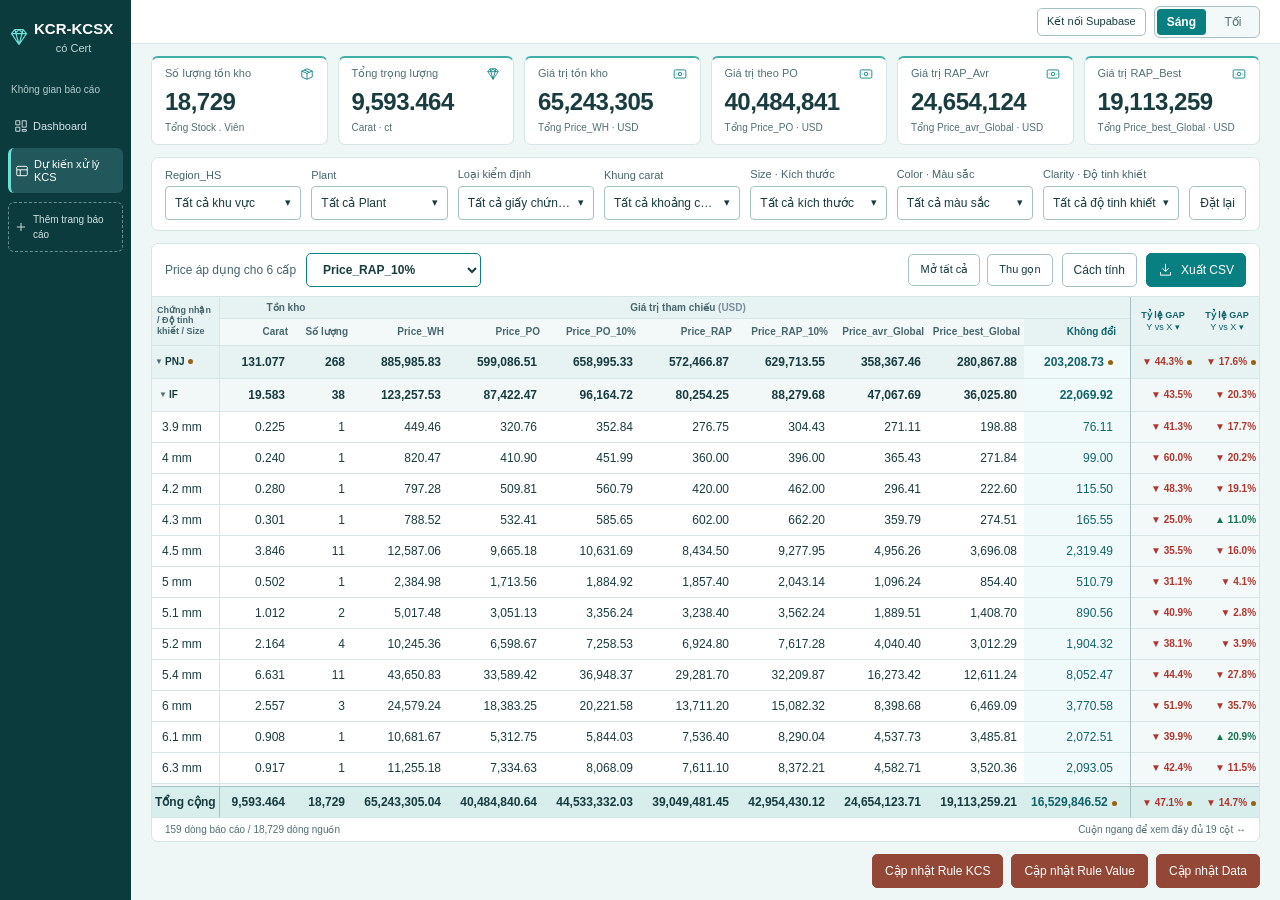
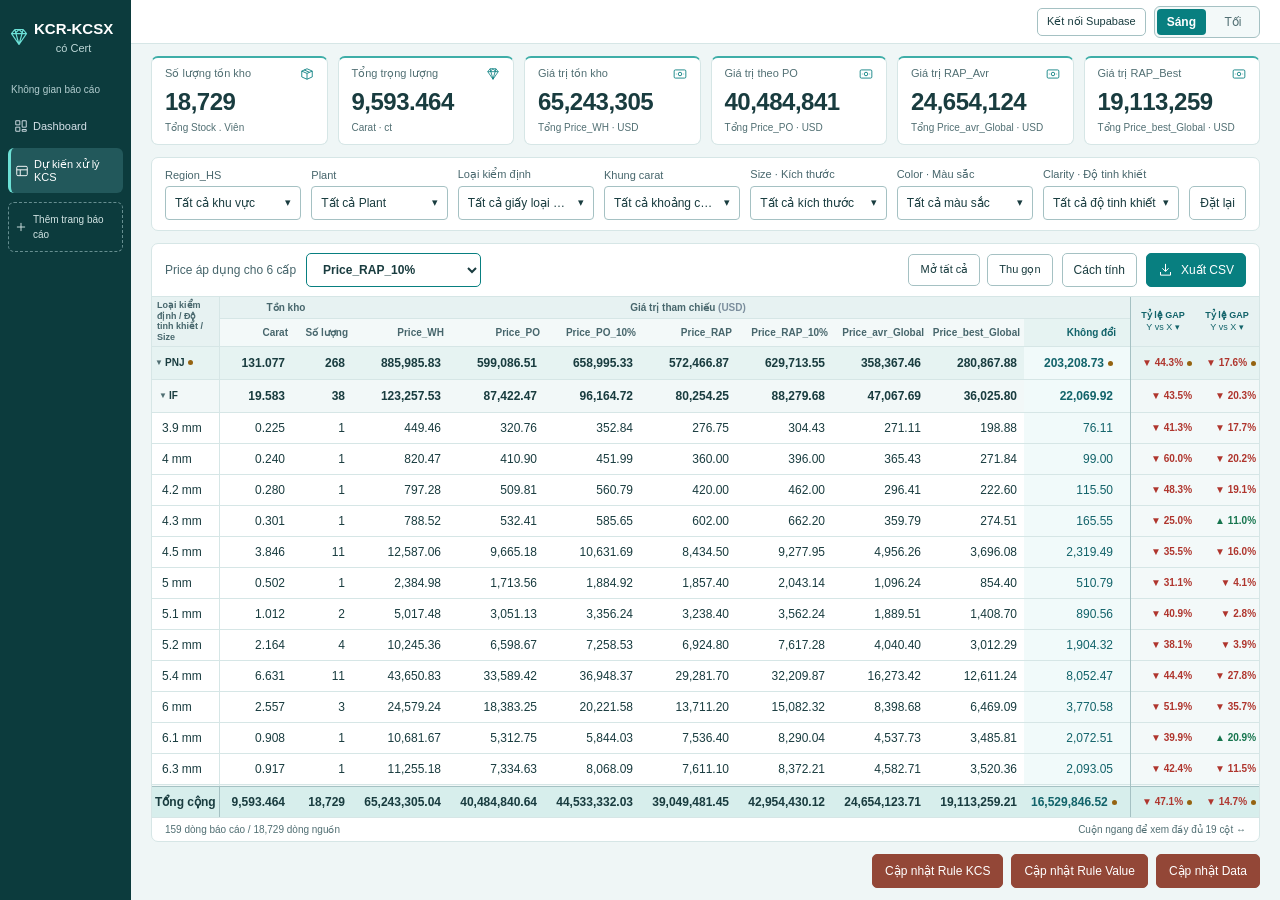
